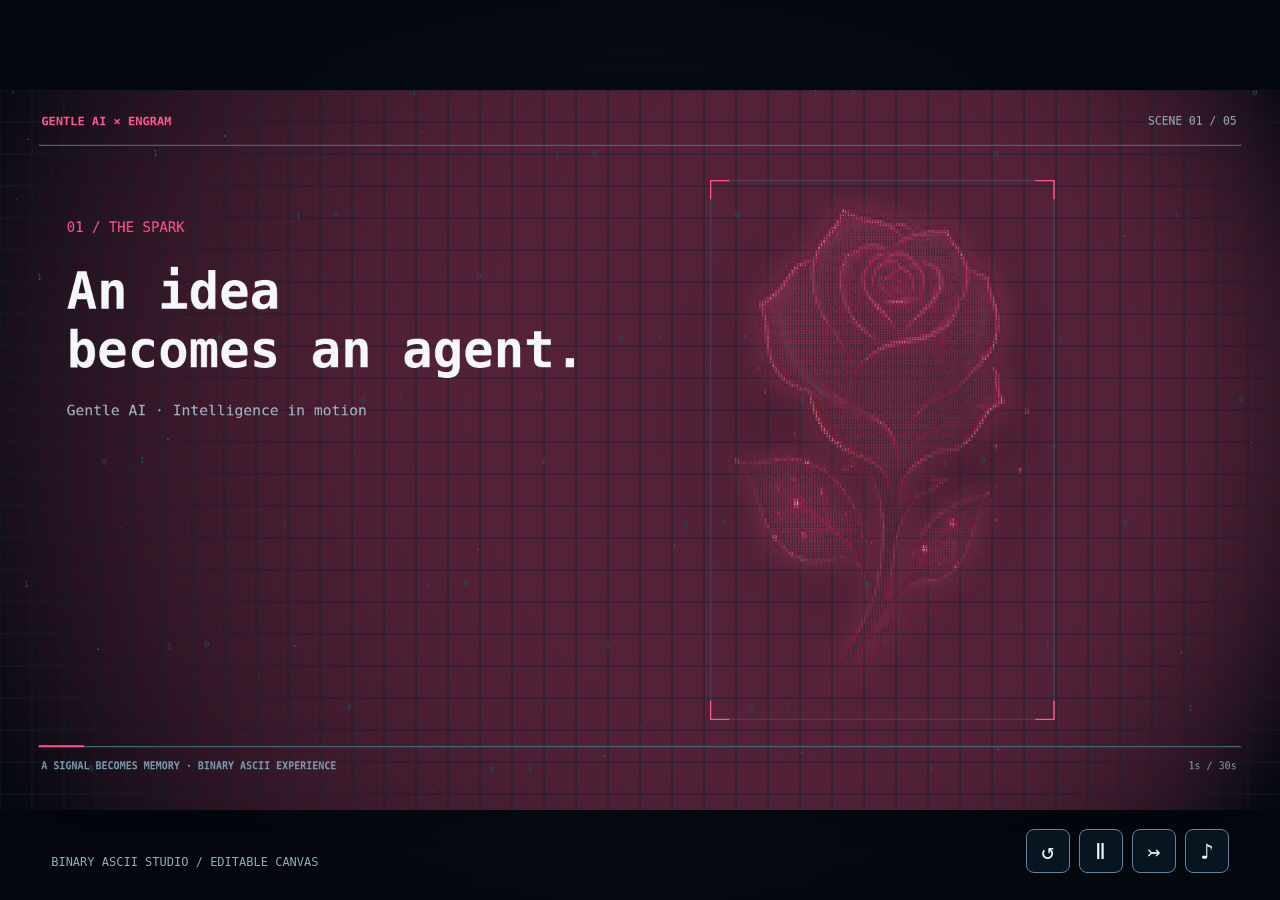
==== examples/generated/index.html @ a15f0710 "Add reusable binary ASCII image tool, skill example, and editable Canvas presentation" ====
<!doctype html>
<html lang="en">
<head>
  <meta charset="utf-8"><meta name="viewport" content="width=device-width,initial-scale=1">
  <meta name="theme-color" content="#040810"><title>GENTLE AI × ENGRAM</title>
  <style>
    :root{color-scheme:dark}*{box-sizing:border-box}html,body{margin:0;width:100%;height:100%;overflow:hidden;background:#040810;color:#f4f6fa;font-family:ui-monospace,SFMono-Regular,Consolas,monospace}
    main{width:100vw;height:100dvh;display:grid;place-items:center;position:relative;overflow:hidden;background:radial-gradient(ellipse at 50% 50%,#132030,#040810 75%)}
    canvas{display:block;width:min(100vw,177.7778dvh);height:min(56.25vw,100dvh);max-width:100%;max-height:100%;filter:drop-shadow(0 20px 60px #0008)}
    nav{position:absolute;z-index:2;bottom:max(18px,3dvh);right:max(24px,4vw);display:flex;gap:9px}button{cursor:pointer;width:44px;height:44px;border:1px solid #668198;border-radius:8px;background:#091723df;color:#eff5fa;font:22px monospace}
    button:hover,button:focus-visible{border-color:#ff82b9;background:#2a1a2b}.source{position:absolute;left:max(24px,4vw);bottom:max(23px,3.5dvh);color:#90abba;font-size:12px}
    .sr-only{position:absolute;width:1px;height:1px;padding:0;margin:-1px;overflow:hidden;clip:rect(0,0,0,0);white-space:nowrap;border:0}@media(max-width:700px){nav{right:12px;bottom:12px}button{width:35px;height:35px;font-size:18px}.source{left:12px;bottom:14px;font-size:9px}}
  </style>
</head>
<body>
  <main><canvas id="stage" width="1920" height="1080" role="img" aria-label="Animated binary ASCII presentation"></canvas>
    <p id="scene-description" class="sr-only" aria-live="polite"></p>
    <span class="source">BINARY ASCII STUDIO / EDITABLE CANVAS</span>
    <nav aria-label="Presentation controls"><button id="replay" title="Replay" aria-label="Replay">↺</button><button id="toggle" title="Pause" aria-label="Pause">Ⅱ</button><button id="next" title="Next" aria-label="Next scene">↣</button><button id="sound" title="Sound" aria-label="Enable sound" hidden>♪</button></nav>
  </main>
  <script id="presentation-data" type="application/json">{"title":"GENTLE AI × ENGRAM","subtitle":"A SIGNAL BECOMES MEMORY · BINARY ASCII EXPERIENCE","background":"#040810","scenes":[{"title":"An idea\nbecomes an agent.","eyebrow":"01 / THE SPARK","caption":"Gentle AI · Intelligence in motion","accent":"#ff588e","layout":"right","motion":"reveal","duration":5.5,"columns":116,"rows":151,"cells":[[41,1,"1",244,0,63,24],[42,1,"1",194,0,73,38],[46,1,"1",255,12,48,21],[42,2,"1",92,22,49,168],[43,2,"1",77,27,38,204],[44,2,"1",78,26,43,165],[45,2,"1",101,19,53,105],[46,2,"0",234,6,103,37],[49,2,"1",243,11,69,22],[50,2,"1",216,12,51,20],[40,3,"1",255,12,89,20],[41,3,"1",156,0,76,57],[42,3,"0",82,25,45,232],[43,3,"1",134,42,71,255],[44,3,"0",111,17,47,255],[45,3,"0",80,26,37,255],[46,3,"0",71,28,44,215],[47,3,"1",93,21,56,123],[48,3,"1",155,8,69,59],[49,3,"1",255,8,123,29],[53,3,"1",255,0,57,22],[54,3,"1",232,11,55,23],[55,3,"0",218,12,36,21],[39,4,"1",243,0,66,23],[40,4,"1",230,6,103,42],[41,4,"1",73,28,44,215],[42,4,"1",98,20,46,255],[43,4,"0",248,146,185,251],[44,4,"1",250,114,165,252],[45,4,"1",186,74,111,253],[46,4,"1",106,18,46,255],[47,4,"1",85,25,39,255],[48,4,"1",72,29,39,243],[49,4,"1",73,27,45,202],[50,4,"1",86,24,49,152],[51,4,"1",107,17,57,97],[52,4,"1",142,12,77,59],[53,4,"1",241,13,110,37],[54,4,"1",255,12,157,21],[38,5,"1",214,0,51,25],[40,5,"0",81,24,53,160],[41,5,"1",73,28,35,255],[42,5,"1",180,87,116,252],[43,5,"1",247,74,148,255],[44,5,"1",206,21,93,255],[45,5,"1",242,83,146,255],[46,5,"1",252,118,169,253],[47,5,"1",215,94,135,253],[48,5,"1",151,42,77,255],[49,5,"0",104,19,43,255],[50,5,"1",91,22,45,255],[51,5,"1",75,28,39,255],[52,5,"1",71,29,37,238],[53,5,"0",69,29,38,222],[54,5,"1",77,27,44,163],[55,5,"0",103,18,52,105],[56,5,"1",128,9,63,75],[57,5,"1",150,10,83,49],[58,5,"1",255,20,132,25],[37,6,"0",233,10,63,24],[39,6,"1",95,21,53,138],[40,6,"1",72,28,43,253],[41,6,"0",125,31,60,252],[42,6,"1",252,124,171,255],[43,6,"1",204,30,100,255],[44,6,"1",138,47,82,255],[45,6,"1",148,29,77,255],[46,6,"1",179,41,96,255],[47,6,"1",219,68,127,255],[48,6,"1",237,89,144,254],[49,6,"1",246,100,158,253],[50,6,"1",229,100,151,252],[51,6,"1",206,93,133,253],[52,6,"1",182,83,114,255],[53,6,"1",147,61,89,255],[54,6,"1",112,30,57,255],[55,6,"1",83,25,40,255],[56,6,"1",79,27,40,252],[57,6,"0",75,28,40,230],[58,6,"1",72,29,37,201],[59,6,"0",92,22,52,116],[60,6,"1",133,9,58,72],[61,6,"1",136,9,47,60],[62,6,"0",109,18,40,67],[63,6,"1",90,24,38,88],[64,6,"1",91,23,37,89],[65,6,"1",123,12,53,62],[36,7,"1",228,8,70,29],[37,7,"1",255,11,150,22],[38,7,"1",95,21,49,138],[39,7,"1",70,29,45,255],[40,7,"1",109,17,47,253],[41,7,"1",231,122,161,255],[42,7,"1",225,55,120,255],[43,7,"0",126,42,77,255],[44,7,"1",101,51,76,255],[45,7,"1",100,48,72,255],[46,7,"1",90,50,72,255],[47,7,"0",110,43,72,255],[48,7,"1",124,34,71,255],[49,7,"1",162,36,87,255],[50,7,"0",185,45,103,255],[51,7,"1",218,62,123,255],[52,7,"0",230,71,132,254],[53,7,"1",232,84,142,253],[54,7,"1",229,90,141,252],[55,7,"1",233,98,146,253],[56,7,"1",225,102,143,254],[57,7,"0",190,84,120,255],[58,7,"1",141,56,78,255],[59,7,"0",84,25,40,255],[60,7,"1",63,31,37,254],[61,7,"1",74,28,38,248],[62,7,"1",95,42,51,252],[63,7,"1",104,48,58,255],[64,7,"1",92,41,48,255],[65,7,"1",75,28,41,245],[66,7,"1",74,28,40,169],[67,7,"1",117,15,38,65],[69,7,"1",218,24,72,21],[35,8,"1",212,0,51,30],[37,8,"1",111,15,56,111],[38,8,"0",65,30,44,255],[39,8,"1",99,20,39,251],[40,8,"1",214,109,145,254],[41,8,"1",244,84,146,255],[42,8,"1",161,34,84,255],[43,8,"1",99,55,78,255],[44,8,"1",81,54,71,255],[45,8,"1",82,52,70,255],[46,8,"1",82,52,70,255],[47,8,"1",94,62,81,255],[48,8,"1",105,59,82,255],[49,8,"1",100,54,78,255],[50,8,"0",110,47,77,255],[51,8,"1",114,40,74,255],[52,8,"1",113,32,68,255],[53,8,"1",107,31,66,255],[54,8,"1",120,30,67,255],[55,8,"1",141,27,73,255],[56,8,"1",191,40,98,255],[57,8,"0",224,46,113,254],[58,8,"1",223,67,127,252],[59,8,"1",225,84,132,253],[60,8,"1",181,80,110,255],[61,8,"1",158,67,88,255],[62,8,"1",161,46,73,255],[63,8,"0",194,48,89,254],[64,8,"1",216,68,108,254],[65,8,"1",220,96,127,255],[66,8,"1",169,86,103,255],[67,8,"1",91,41,52,238],[68,8,"1",88,23,45,102],[74,8,"1",247,22,112,34],[75,8,"1",140,15,75,51],[76,8,"1",119,12,61,74],[77,8,"1",109,16,55,99],[78,8,"1",96,20,54,120],[79,8,"1",91,22,50,135],[80,8,"0",79,26,46,162],[81,8,"1",75,27,41,154],[82,8,"1",90,23,48,128],[83,8,"1",133,8,66,79],[84,8,"1",246,0,93,30],[34,9,"1",223,0,53,24],[35,9,"1",255,0,145,21],[36,9,"1",123,11,61,86],[37,9,"0",68,29,46,238],[38,9,"1",95,22,40,254],[39,9,"0",198,94,131,253],[40,9,"0",247,115,166,255],[41,9,"0",154,36,86,255],[42,9,"1",114,58,83,255],[43,9,"1",90,53,71,255],[44,9,"1",76,57,70,255],[45,9,"1",73,56,69,255],[46,9,"1",71,52,64,255],[47,9,"0",74,58,70,255],[48,9,"1",80,56,71,255],[49,9,"1",91,60,79,255],[50,9,"1",87,56,74,255],[51,9,"1",88,58,76,255],[52,9,"0",77,51,67,255],[53,9,"1",67,50,64,255],[54,9,"1",101,53,73,255],[55,9,"1",95,49,69,255],[56,9,"1",77,46,64,255],[57,9,"1",99,36,64,255],[58,9,"1",92,27,57,255],[59,9,"0",124,24,67,255],[60,9,"1",169,39,90,255],[61,9,"0",203,68,114,255],[62,9,"1",172,72,97,255],[63,9,"1",80,26,41,255],[64,9,"1",87,24,41,255],[65,9,"1",123,13,47,254],[66,9,"1",148,29,62,251],[67,9,"1",163,63,90,255],[68,9,"1",138,71,87,255],[69,9,"0",84,32,45,163],[70,9,"1",125,13,43,66],[71,9,"1",108,17,45,89],[72,9,"1",76,27,36,135],[73,9,"1",70,30,37,169],[74,9,"0",69,30,37,215],[75,9,"1",72,29,37,233],[76,9,"1",72,28,38,248],[77,9,"0",78,26,40,255],[78,9,"1",84,25,42,255],[79,9,"1",85,25,40,255],[80,9,"0",101,23,44,255],[81,9,"1",118,34,62,255],[82,9,"1",100,19,49,255],[83,9,"1",72,28,44,249],[84,9,"1",158,4,66,61],[33,10,"1",205,9,39,26],[35,10,"0",113,15,53,107],[36,10,"1",68,29,44,245],[37,10,"1",98,21,39,255],[38,10,"1",199,90,128,254],[39,10,"1",250,105,164,255],[40,10,"0",179,30,88,255],[41,10,"1",116,57,87,255],[42,10,"1",89,56,76,255],[43,10,"1",82,62,74,255],[44,10,"1",68,55,65,255],[45,10,"1",64,51,61,255],[46,10,"0",52,41,50,255],[47,10,"1",59,45,55,255],[48,10,"1",52,40,50,255],[49,10,"1",63,47,59,255],[50,10,"0",66,45,59,255],[51,10,"0",56,39,50,255],[52,10,"1",58,39,51,255],[53,10,"1",57,39,51,255],[54,10,"0",62,42,55,255],[55,10,"0",62,40,53,255],[56,10,"1",60,41,55,255],[57,10,"1",60,44,56,255],[58,10,"1",63,43,56,255],[59,10,"1",60,38,51,255],[60,10,"0",66,30,48,255],[61,10,"1",99,19,51,255],[62,10,"0",156,26,70,255],[63,10,"1",188,61,97,255],[64,10,"1",105,53,63,255],[65,10,"1",58,32,41,255],[66,10,"1",67,29,43,255],[67,10,"1",71,29,39,254],[68,10,"1",91,22,42,254],[69,10,"0",127,50,70,255],[70,10,"1",72,29,41,252],[71,10,"1",75,27,42,255],[72,10,"1",124,54,73,255],[73,10,"1",141,65,85,255],[74,10,"1",164,72,102,255],[75,10,"0",189,79,118,255],[76,10,"0",194,76,117,255],[77,10,"1",212,84,129,253],[78,10,"1",222,93,139,252],[79,10,"1",227,87,139,252],[80,10,"1",237,82,141,252],[81,10,"1",255,111,168,252],[82,10,"0",201,77,118,250],[83,10,"1",80,26,38,255],[84,10,"1",92,22,50,136],[86,10,"1",255,0,106,24],[32,11,"1",234,10,61,25],[34,11,"1",124,11,67,81],[35,11,"1",70,28,45,242],[36,11,"1",104,19,41,255],[37,11,"1",203,91,125,253],[38,11,"1",248,113,167,255],[39,11,"1",170,29,87,255],[40,11,"0",117,48,78,255],[41,11,"1",134,68,94,255],[42,11,"1",88,63,77,255],[43,11,"0",62,50,61,255],[44,11,"1",59,48,57,255],[45,11,"1",48,38,45,255],[46,11,"1",47,36,44,255],[47,11,"1",48,35,45,255],[48,11,"1",47,35,45,255],[49,11,"1",48,35,45,255],[50,11,"1",50,35,45,255],[51,11,"0",49,35,44,255],[52,11,"1",47,35,43,255],[53,11,"1",50,35,45,255],[54,11,"0",50,35,45,255],[55,11,"1",50,35,45,255],[56,11,"1",50,34,44,255],[57,11,"1",51,34,45,255],[58,11,"1",50,34,45,255],[59,11,"1",52,34,45,255],[60,11,"1",55,33,46,255],[61,11,"1",59,32,45,255],[62,11,"1",59,32,46,255],[63,11,"1",103,18,50,255],[64,11,"1",150,33,68,255],[65,11,"1",105,37,52,255],[66,11,"1",44,37,36,255],[67,11,"1",61,32,38,255],[68,11,"1",109,53,67,255],[69,11,"1",175,74,106,253],[70,11,"1",210,84,129,255],[71,11,"1",206,73,124,254],[72,11,"1",224,77,134,252],[73,11,"0",215,68,127,252],[74,11,"1",195,62,118,253],[75,11,"1",188,60,115,254],[76,11,"1",178,57,110,254],[77,11,"1",160,51,100,255],[78,11,"1",168,51,103,255],[79,11,"1",173,42,101,255],[80,11,"1",141,38,84,255],[81,11,"0",175,26,88,255],[82,11,"0",246,107,159,255],[83,11,"1",128,29,62,253],[84,11,"1",71,29,42,255],[85,11,"1",82,24,48,180],[86,11,"1",199,0,94,46],[87,11,"0",255,0,92,22],[31,12,"1",230,0,72,21],[32,12,"0",255,0,139,22],[33,12,"1",129,9,67,78],[34,12,"1",69,29,46,235],[35,12,"1",94,22,37,255],[36,12,"1",201,86,122,253],[37,12,"1",245,111,164,255],[38,12,"1",166,25,82,255],[39,12,"0",105,53,79,255],[40,12,"1",100,60,82,255],[41,12,"1",93,67,83,255],[42,12,"0",79,60,70,255],[43,12,"1",52,41,51,255],[44,12,"0",46,36,44,255],[45,12,"1",46,36,43,255],[46,12,"1",46,36,43,255],[47,12,"1",47,35,44,255],[48,12,"1",47,36,44,255],[49,12,"1",48,35,44,255],[50,12,"1",49,35,45,255],[51,12,"1",50,35,46,255],[52,12,"1",51,34,45,255],[53,12,"1",52,34,45,255],[54,12,"1",53,34,46,255],[55,12,"0",52,34,46,255],[56,12,"1",50,34,45,255],[57,12,"1",50,35,44,255],[58,12,"0",48,35,43,255],[59,12,"1",48,35,43,255],[60,12,"1",49,35,44,255],[61,12,"1",51,35,43,255],[62,12,"1",55,33,45,255],[63,12,"1",47,35,43,255],[64,12,"1",52,35,40,255],[65,12,"0",113,42,60,255],[66,12,"1",183,60,101,255],[67,12,"1",199,64,112,255],[68,12,"1",185,54,102,255],[69,12,"1",122,44,79,255],[70,12,"1",97,38,67,255],[71,12,"0",83,34,59,255],[72,12,"0",79,33,57,255],[73,12,"1",77,43,62,255],[74,12,"1",73,45,62,255],[75,12,"1",74,49,66,255],[76,12,"0",81,55,72,255],[77,12,"1",74,53,68,255],[78,12,"1",84,54,72,255],[79,12,"1",97,59,79,255],[80,12,"1",92,52,74,255],[81,12,"1",103,46,75,255],[82,12,"1",189,44,103,255],[83,12,"1",233,109,156,255],[84,12,"0",122,13,51,252],[85,12,"0",74,27,46,255],[86,12,"1",94,21,53,144],[88,12,"0",205,0,58,26],[31,13,"0",255,0,85,24],[32,13,"1",255,7,120,34],[33,13,"1",74,27,46,219],[34,13,"1",89,23,38,255],[35,13,"1",178,65,100,252],[36,13,"0",255,125,171,255],[37,13,"1",198,36,95,255],[38,13,"1",112,53,81,255],[39,13,"1",96,59,79,255],[40,13,"1",82,61,76,255],[41,13,"0",77,61,73,255],[42,13,"1",62,48,57,255],[43,13,"1",52,41,49,255],[44,13,"1",46,36,43,255],[45,13,"1",45,36,43,255],[46,13,"1",47,36,44,255],[47,13,"1",49,35,44,255],[48,13,"0",49,35,45,255],[49,13,"1",51,34,44,255],[50,13,"0",54,33,45,255],[51,13,"0",55,33,42,255],[52,13,"1",58,32,44,255],[53,13,"1",55,33,41,255],[54,13,"0",55,33,40,255],[55,13,"1",56,33,44,255],[56,13,"0",55,33,41,255],[57,13,"1",54,33,43,255],[58,13,"0",53,34,45,255],[59,13,"0",50,34,43,255],[60,13,"1",50,34,43,255],[61,13,"1",47,36,43,255],[62,13,"0",38,38,39,255],[63,13,"0",69,33,44,255],[64,13,"1",166,54,93,255],[65,13,"1",176,39,90,255],[66,13,"0",155,25,73,255],[67,13,"1",91,31,57,255],[68,13,"1",58,32,47,255],[69,13,"1",48,38,46,255],[70,13,"0",55,45,54,255],[71,13,"1",59,50,59,255],[72,13,"1",57,48,57,255],[73,13,"0",59,49,57,255],[74,13,"1",65,55,64,255],[75,13,"1",62,50,60,255],[76,13,"1",66,54,64,255],[77,13,"1",69,56,67,255],[78,13,"0",76,56,68,255],[79,13,"0",69,49,61,255],[80,13,"1",77,52,69,255],[81,13,"1",86,53,72,255],[82,13,"1",113,31,67,255],[83,13,"1",223,73,133,255],[84,13,"1",229,108,150,254],[85,13,"1",107,18,44,252],[86,13,"0",65,30,44,245],[87,13,"1",124,11,61,88],[89,13,"1",221,0,66,23],[30,14,"1",221,0,55,23],[32,14,"1",111,15,62,98],[33,14,"1",76,27,39,254],[34,14,"1",161,50,85,253],[35,14,"1",255,142,184,255],[36,14,"1",231,42,106,255],[37,14,"1",155,55,93,255],[38,14,"1",111,62,84,255],[39,14,"0",79,58,73,255],[40,14,"0",68,52,62,255],[41,14,"1",51,38,47,255],[42,14,"1",52,38,48,255],[43,14,"1",48,35,44,255],[44,14,"1",47,35,43,255],[45,14,"1",47,35,43,255],[46,14,"1",51,34,46,255],[47,14,"1",55,33,45,255],[48,14,"1",59,32,43,255],[49,14,"0",64,31,41,255],[50,14,"1",75,27,41,255],[51,14,"1",122,49,69,255],[52,14,"0",164,58,93,255],[53,14,"1",186,60,105,255],[54,14,"0",175,55,96,255],[55,14,"1",157,51,86,255],[56,14,"1",149,63,86,255],[57,14,"1",98,36,54,255],[58,14,"1",56,33,40,255],[59,14,"1",45,36,38,255],[60,14,"0",43,37,40,255],[61,14,"1",50,35,40,255],[62,14,"1",123,29,65,255],[63,14,"1",171,38,89,255],[64,14,"1",103,19,54,255],[65,14,"1",73,27,49,255],[66,14,"1",50,34,46,255],[67,14,"1",48,35,46,255],[68,14,"0",50,34,45,255],[69,14,"1",48,35,45,255],[70,14,"1",47,35,44,255],[71,14,"1",46,36,45,255],[72,14,"1",46,36,44,255],[73,14,"1",44,36,43,255],[74,14,"0",44,36,44,255],[75,14,"1",46,36,45,255],[76,14,"0",51,42,50,255],[77,14,"1",57,47,56,255],[78,14,"1",56,44,53,255],[79,14,"1",56,44,54,255],[80,14,"1",65,50,62,255],[81,14,"1",73,50,66,255],[82,14,"1",93,54,75,255],[83,14,"1",140,30,78,255],[84,14,"0",229,84,142,255],[85,14,"1",203,95,131,253],[86,14,"1",95,22,42,255],[87,14,"1",74,27,46,217],[88,14,"1",236,6,124,41],[89,14,"1",255,0,121,23],[30,15,"1",245,0,78,26],[31,15,"1",255,8,149,29],[32,15,"1",72,28,42,197],[33,15,"1",98,20,43,255],[34,15,"0",252,135,179,253],[35,15,"1",238,55,121,255],[36,15,"1",157,48,90,255],[37,15,"1",102,58,79,255],[38,15,"0",89,56,74,255],[39,15,"1",76,55,67,255],[40,15,"0",55,42,51,255],[41,15,"1",47,35,43,255],[42,15,"1",48,35,43,255],[43,15,"1",50,34,45,255],[44,15,"1",52,34,45,255],[45,15,"0",58,32,46,255],[46,15,"1",56,33,40,255],[47,15,"1",68,29,40,255],[48,15,"0",88,32,45,255],[49,15,"1",172,67,101,255],[50,15,"1",230,78,136,255],[51,15,"0",204,51,115,255],[52,15,"1",215,42,108,255],[53,15,"1",207,25,97,255],[54,15,"0",184,18,85,255],[55,15,"1",192,20,89,255],[56,15,"1",226,50,118,255],[57,15,"1",219,60,116,255],[58,15,"0",181,55,99,255],[59,15,"1",110,34,60,255],[60,15,"1",60,32,41,255],[61,15,"1",100,19,46,255],[62,15,"1",109,17,51,255],[63,15,"1",61,32,43,255],[64,15,"1",51,34,41,255],[65,15,"0",57,33,45,255],[66,15,"1",59,32,48,255],[67,15,"1",61,31,48,255],[68,15,"0",58,32,46,255],[69,15,"1",52,34,45,255],[70,15,"1",48,35,44,255],[71,15,"1",46,36,44,255],[72,15,"1",45,36,43,255],[73,15,"1",44,36,43,255],[74,15,"1",44,36,43,255],[75,15,"1",44,36,42,255],[76,15,"1",44,36,42,255],[77,15,"1",44,36,42,255],[78,15,"1",45,36,43,255],[79,15,"0",46,36,44,255],[80,15,"1",49,39,47,255],[81,15,"0",62,50,61,255],[82,15,"1",77,53,69,255],[83,15,"0",91,49,72,255],[84,15,"0",115,19,65,255],[85,15,"0",226,94,149,255],[86,15,"0",201,93,128,252],[87,15,"1",84,25,39,255],[88,15,"1",76,27,49,182],[89,15,"1",255,0,140,29],[90,15,"0",235,0,78,26],[28,16,"1",230,12,72,21],[31,16,"1",115,13,61,90],[32,16,"0",74,28,36,253],[33,16,"1",186,90,122,254],[34,16,"1",224,64,128,255],[35,16,"1",148,37,80,255],[36,16,"1",121,62,86,255],[37,16,"1",85,57,72,255],[38,16,"1",83,61,75,255],[39,16,"1",64,48,59,255],[40,16,"1",53,39,48,255],[41,16,"1",48,35,43,255],[42,16,"1",50,34,43,255],[43,16,"1",55,33,45,255],[44,16,"0",68,29,43,255],[45,16,"1",92,28,43,255],[46,16,"1",138,47,74,255],[47,16,"0",186,74,113,255],[48,16,"1",232,83,145,255],[49,16,"1",240,46,119,255],[50,16,"1",155,20,73,255],[51,16,"1",122,27,66,255],[52,16,"1",74,28,52,255],[53,16,"1",77,26,49,255],[54,16,"1",91,22,53,255],[55,16,"0",102,19,52,255],[56,16,"1",92,22,49,255],[57,16,"1",102,19,47,255],[58,16,"1",99,20,46,255],[59,16,"1",93,22,46,255],[60,16,"1",115,17,50,255],[61,16,"1",81,25,44,255],[62,16,"1",78,32,49,255],[63,16,"0",130,43,74,255],[64,16,"1",141,52,81,255],[65,16,"0",121,47,69,255],[66,16,"1",68,30,40,255],[67,16,"1",42,37,38,255],[68,16,"1",54,34,42,255],[69,16,"1",58,32,46,255],[70,16,"1",50,35,44,255],[71,16,"1",46,36,43,255],[72,16,"0",45,36,43,255],[73,16,"1",44,37,43,255],[74,16,"1",44,36,42,255],[75,16,"1",44,37,43,255],[76,16,"1",44,36,41,255],[77,16,"1",45,36,43,255],[78,16,"1",44,36,42,255],[79,16,"1",44,36,42,255],[80,16,"1",45,36,44,255],[81,16,"0",50,40,49,255],[82,16,"0",61,47,58,255],[83,16,"1",73,51,66,255],[84,16,"1",90,50,73,255],[85,16,"1",145,20,75,255],[86,16,"1",243,103,163,255],[87,16,"1",171,67,98,252],[88,16,"1",79,27,37,255],[89,16,"1",101,18,57,116],[91,16,"1",215,9,68,26],[25,17,"1",230,0,48,21],[28,17,"1",255,17,140,29],[29,17,"1",160,8,74,62],[30,17,"1",255,9,151,27],[31,17,"1",77,26,49,153],[32,17,"0",87,24,41,255],[33,17,"1",231,107,147,252],[34,17,"1",136,28,70,255],[35,17,"1",76,45,63,255],[36,17,"0",87,53,71,255],[37,17,"0",78,53,69,255],[38,17,"1",63,43,56,255],[39,17,"1",51,36,47,255],[40,17,"1",49,35,45,255],[41,17,"1",49,35,44,255],[42,17,"1",56,32,45,255],[43,17,"1",54,34,39,255],[44,17,"0",128,59,83,255],[45,17,"1",242,95,152,255],[46,17,"1",212,59,117,255],[47,17,"0",162,40,90,255],[48,17,"1",123,26,68,255],[49,17,"1",151,37,80,255],[50,17,"1",109,38,65,255],[51,17,"0",104,35,63,255],[52,17,"1",68,29,50,255],[53,17,"1",56,32,45,255],[54,17,"1",57,33,42,255],[55,17,"1",114,46,72,255],[56,17,"1",201,69,122,255],[57,17,"0",215,56,118,255],[58,17,"1",166,41,90,255],[59,17,"1",105,25,55,255],[60,17,"0",163,33,80,255],[61,17,"1",226,47,116,255],[62,17,"0",223,34,113,255],[63,17,"1",225,29,109,255],[64,17,"1",216,30,102,255],[65,17,"1",186,46,103,255],[66,17,"1",192,52,104,255],[67,17,"1",162,61,99,255],[68,17,"1",56,33,39,255],[69,17,"1",46,36,37,255],[70,17,"1",54,34,44,255],[71,17,"1",49,35,44,255],[72,17,"0",49,35,43,255],[73,17,"1",48,35,43,255],[74,17,"1",48,35,43,255],[75,17,"0",47,36,44,255],[76,17,"0",45,36,43,255],[77,17,"1",46,36,43,255],[78,17,"0",46,36,44,255],[79,17,"0",45,36,43,255],[80,17,"0",45,36,42,255],[81,17,"0",46,36,44,255],[82,17,"0",48,36,46,255],[83,17,"1",66,49,62,255],[84,17,"1",85,54,72,255],[85,17,"1",92,46,71,255],[86,17,"1",157,27,83,255],[87,17,"0",250,124,171,254],[88,17,"1",128,33,62,254],[89,17,"1",72,29,41,227],[90,17,"1",162,4,79,58],[91,17,"0",255,0,102,25],[92,17,"1",220,11,46,22],[23,18,"1",218,0,60,21],[25,18,"1",255,0,155,23],[26,18,"1",137,7,70,65],[27,18,"1",96,19,57,105],[28,18,"1",73,28,39,183],[29,18,"1",66,30,37,245],[30,18,"1",71,29,42,222],[31,18,"1",61,32,35,243],[32,18,"1",137,73,89,255],[33,18,"1",244,75,132,254],[34,18,"1",114,33,66,255],[35,18,"1",77,48,65,255],[36,18,"1",63,44,58,255],[37,18,"1",64,47,59,255],[38,18,"1",55,38,50,255],[39,18,"1",50,35,45,255],[40,18,"1",49,35,45,255],[41,18,"1",50,35,44,255],[42,18,"1",60,31,46,255],[43,18,"0",74,28,40,255],[44,18,"1",216,88,137,255],[45,18,"1",160,29,88,255],[46,18,"1",97,41,67,255],[47,18,"1",103,47,70,255],[48,18,"1",136,54,84,255],[49,18,"1",70,38,54,255],[50,18,"1",62,31,48,255],[51,18,"1",59,32,49,255],[52,18,"1",62,31,46,255],[53,18,"1",59,32,41,255],[54,18,"1",155,54,94,255],[55,18,"1",234,56,127,255],[56,18,"1",220,25,106,255],[57,18,"0",156,8,70,255],[58,18,"1",137,8,59,255],[59,18,"1",160,25,75,255],[60,18,"1",175,37,87,255],[61,18,"1",146,29,71,255],[62,18,"0",104,18,51,255],[63,18,"1",92,21,49,255],[64,18,"1",98,19,52,255],[65,18,"1",72,27,50,255],[66,18,"1",82,25,50,255],[67,18,"1",185,33,91,255],[68,18,"1",235,64,126,255],[69,18,"1",107,44,67,255],[70,18,"0",38,39,38,255],[71,18,"1",49,35,41,255],[72,18,"1",42,38,40,255],[73,18,"1",46,36,39,255],[74,18,"1",49,35,39,255],[75,18,"1",48,35,40,255],[76,18,"0",50,35,43,255],[77,18,"1",52,34,44,255],[78,18,"1",51,34,43,255],[79,18,"1",48,35,43,255],[80,18,"1",47,36,43,255],[81,18,"0",47,35,44,255],[82,18,"0",47,36,45,255],[83,18,"1",56,41,51,255],[84,18,"1",68,47,61,255],[85,18,"1",84,53,72,255],[86,18,"1",111,40,71,255],[87,18,"0",217,54,118,255],[88,18,"1",218,107,147,252],[89,18,"1",89,24,40,255],[90,18,"1",80,25,47,178],[92,18,"0",245,0,98,26],[93,18,"0",229,12,63,20],[22,19,"0",215,9,78,26],[23,19,"1",255,0,144,23],[24,19,"1",136,7,68,71],[25,19,"1",79,26,47,177],[26,19,"1",76,27,37,244],[27,19,"0",90,23,44,255],[28,19,"1",109,48,65,255],[29,19,"1",162,70,96,255],[30,19,"1",177,70,98,255],[31,19,"1",136,41,63,255],[32,19,"1",201,95,126,255],[33,19,"1",180,33,86,255],[34,19,"1",93,40,64,255],[35,19,"0",88,53,70,255],[36,19,"0",65,51,61,255],[37,19,"1",47,37,45,255],[38,19,"1",48,35,45,255],[39,19,"1",47,35,43,255],[40,19,"1",50,35,45,255],[41,19,"1",53,33,45,255],[42,19,"1",57,33,38,255],[43,19,"1",138,61,81,255],[44,19,"1",239,68,136,255],[45,19,"1",96,39,68,255],[46,19,"1",67,49,60,255],[47,19,"0",71,46,60,255],[48,19,"0",82,34,54,255],[49,19,"1",65,30,45,255],[50,19,"1",54,33,45,255],[51,19,"1",59,32,47,255],[52,19,"1",43,37,40,255],[53,19,"1",198,58,116,255],[54,19,"0",228,24,109,255],[55,19,"1",114,14,56,255],[56,19,"1",76,26,49,255],[57,19,"1",71,28,47,255],[58,19,"1",142,38,83,255],[59,19,"1",217,43,118,255],[60,19,"1",219,33,110,255],[61,19,"1",199,38,104,255],[62,19,"0",189,42,102,255],[63,19,"1",146,45,87,255],[64,19,"1",50,35,42,255],[65,19,"1",57,32,44,255],[66,19,"1",67,29,49,255],[67,19,"0",66,30,47,255],[68,19,"0",105,17,53,255],[69,19,"0",195,35,98,255],[70,19,"0",115,38,64,255],[71,19,"1",80,27,38,255],[72,19,"0",120,19,53,255],[73,19,"0",145,48,80,255],[74,19,"1",129,46,74,255],[75,19,"1",80,32,44,255],[76,19,"1",70,29,40,255],[77,19,"1",60,32,40,255],[78,19,"1",56,32,47,255],[79,19,"1",53,33,44,255],[80,19,"1",50,34,44,255],[81,19,"1",49,35,44,255],[82,19,"1",48,35,44,255],[83,19,"1",48,35,44,255],[84,19,"1",57,40,53,255],[85,19,"1",76,45,65,255],[86,19,"0",105,51,77,255],[87,19,"1",152,20,74,255],[88,19,"1",244,93,152,255],[89,19,"0",143,52,79,253],[90,19,"1",67,30,38,253],[91,19,"0",89,22,49,152],[92,19,"0",255,0,114,38],[93,19,"1",255,0,121,23],[94,19,"1",224,0,51,25],[21,20,"1",207,0,56,27],[23,20,"1",110,15,57,105],[24,20,"0",78,26,43,245],[25,20,"1",98,20,43,255],[26,20,"1",164,74,101,255],[27,20,"1",229,107,145,253],[28,20,"1",237,80,131,253],[29,20,"1",182,43,88,254],[30,20,"1",103,18,49,254],[31,20,"1",102,27,48,255],[32,20,"0",215,93,130,255],[33,20,"1",103,21,54,255],[34,20,"0",68,40,56,255],[35,20,"1",75,52,65,255],[36,20,"1",57,47,54,255],[37,20,"1",46,37,44,255],[38,20,"1",46,36,44,255],[39,20,"1",46,36,43,255],[40,20,"0",50,35,45,255],[41,20,"0",57,32,44,255],[42,20,"1",68,30,38,255],[43,20,"0",219,89,136,255],[44,20,"1",189,48,102,255],[45,20,"1",85,62,75,255],[46,20,"1",66,44,57,255],[47,20,"0",54,33,45,255],[48,20,"1",50,35,44,255],[49,20,"0",54,33,44,255],[50,20,"1",63,31,47,255],[51,20,"1",45,37,38,255],[52,20,"1",116,40,68,255],[53,20,"1",183,28,92,255],[54,20,"1",88,23,52,255],[55,20,"1",61,31,46,255],[56,20,"1",124,47,79,255],[57,20,"0",237,45,126,255],[58,20,"1",204,19,96,255],[59,20,"1",164,9,73,255],[60,20,"1",116,14,56,255],[61,20,"1",95,20,51,255],[62,20,"1",116,14,58,255],[63,20,"1",158,13,69,255],[64,20,"1",180,44,93,255],[65,20,"0",62,31,40,255],[66,20,"1",46,36,36,255],[67,20,"0",95,21,49,255],[68,20,"1",126,33,71,255],[69,20,"1",163,41,87,255],[70,20,"1",227,63,121,255],[71,20,"1",128,41,67,255],[72,20,"1",90,23,46,255],[73,20,"0",150,18,71,255],[74,20,"1",185,40,96,255],[75,20,"1",232,63,127,255],[76,20,"1",218,84,132,255],[77,20,"1",138,50,75,255],[78,20,"1",75,28,41,255],[79,20,"1",60,31,45,255],[80,20,"1",58,32,45,255],[81,20,"1",52,34,44,255],[82,20,"1",49,35,44,255],[83,20,"1",50,35,45,255],[84,20,"1",54,34,47,255],[85,20,"1",72,42,59,255],[86,20,"1",76,42,61,255],[87,20,"0",109,33,68,255],[88,20,"1",217,48,114,255],[89,20,"1",217,105,141,255],[90,20,"1",80,26,38,253],[91,20,"1",60,32,42,255],[92,20,"1",93,21,49,148],[93,20,"1",255,14,131,35],[94,20,"0",255,0,122,27],[96,20,"1",255,0,97,21],[97,20,"1",255,0,72,21],[20,21,"1",227,0,81,28],[22,21,"0",117,13,60,98],[23,21,"0",65,30,39,241],[24,21,"1",108,20,47,255],[25,21,"0",238,122,163,252],[26,21,"1",238,82,139,254],[27,21,"1",153,21,69,255],[28,21,"1",105,18,51,255],[29,21,"0",72,27,49,255],[30,21,"0",51,34,44,255],[31,21,"1",84,47,58,255],[32,21,"1",216,75,121,255],[33,21,"0",87,30,53,255],[34,21,"1",59,47,56,255],[35,21,"1",59,48,56,255],[36,21,"1",51,42,49,255],[37,21,"1",44,36,43,255],[38,21,"1",45,36,43,255],[39,21,"1",45,36,42,255],[40,21,"1",49,35,44,255],[41,21,"1",49,35,37,255],[42,21,"1",111,55,70,255],[43,21,"1",251,77,149,255],[44,21,"1",158,40,88,255],[45,21,"1",102,61,80,255],[46,21,"1",61,39,53,255],[47,21,"0",49,35,44,255],[48,21,"1",50,34,45,255],[49,21,"1",53,34,44,255],[50,21,"1",51,35,40,255],[51,21,"0",111,48,67,255],[52,21,"1",220,47,110,255],[53,21,"0",105,18,51,255],[54,21,"1",52,35,40,255],[55,21,"1",114,50,71,255],[56,21,"1",237,44,124,255],[57,21,"0",146,13,69,255],[58,21,"1",77,26,51,255],[59,21,"1",61,31,47,255],[60,21,"1",62,31,48,255],[61,21,"1",50,34,43,255],[62,21,"1",59,32,45,255],[63,21,"1",125,25,65,255],[64,21,"1",205,34,97,255],[65,21,"0",208,58,119,255],[66,21,"1",127,45,77,255],[67,21,"1",83,25,44,255],[68,21,"1",108,16,53,255],[69,21,"1",140,22,72,255],[70,21,"1",154,27,82,255],[71,21,"1",206,41,109,255],[72,21,"1",140,54,88,255],[73,21,"1",54,34,42,255],[74,21,"1",77,26,51,255],[75,21,"1",113,23,64,255],[76,21,"0",171,28,88,255],[77,21,"1",225,64,129,255],[78,21,"0",196,82,121,255],[79,21,"1",100,20,45,255],[80,21,"1",66,30,47,255],[81,21,"1",58,32,45,255],[82,21,"1",52,34,44,255],[83,21,"1",53,34,44,255],[84,21,"1",61,31,47,255],[85,21,"1",57,37,51,255],[86,21,"1",70,42,60,255],[87,21,"1",92,41,66,255],[88,21,"1",156,20,77,255],[89,21,"0",236,93,143,255],[90,21,"1",130,36,60,254],[91,21,"1",75,28,42,252],[92,21,"1",66,31,38,255],[93,21,"0",67,30,39,216],[94,21,"1",78,26,47,190],[95,21,"1",89,22,50,125],[96,21,"1",161,8,68,63],[97,21,"0",255,0,93,38],[99,21,"1",255,0,71,25],[19,22,"1",245,0,81,28],[20,22,"0",255,0,194,21],[21,22,"1",110,15,60,108],[22,22,"0",68,29,41,253],[23,22,"1",98,24,43,255],[24,22,"1",236,135,172,253],[25,22,"1",231,54,123,255],[26,22,"1",166,12,72,255],[27,22,"1",89,32,61,255],[28,22,"0",55,33,47,255],[29,22,"1",56,33,46,255],[30,22,"0",45,36,39,255],[31,22,"1",97,63,71,255],[32,22,"1",214,63,112,255],[33,22,"0",73,39,56,255],[34,22,"1",65,55,63,255],[35,22,"1",57,47,56,255],[36,22,"1",45,37,44,255],[37,22,"1",44,37,43,255],[38,22,"1",44,36,42,255],[39,22,"1",46,36,42,255],[40,22,"1",48,35,44,255],[41,22,"1",48,36,36,255],[42,22,"1",151,65,91,255],[43,22,"1",197,54,114,255],[44,22,"0",111,51,79,255],[45,22,"1",89,45,66,255],[46,22,"1",61,32,47,255],[47,22,"1",76,26,47,255],[48,22,"0",61,31,45,255],[49,22,"1",43,37,39,255],[50,22,"1",81,43,52,255],[51,22,"1",247,66,138,255],[52,22,"1",142,22,73,255],[53,22,"1",83,24,47,255],[54,22,"1",55,34,40,255],[55,22,"1",220,61,125,255],[56,22,"1",122,20,63,255],[57,22,"1",47,35,43,255],[58,22,"1",61,31,44,255],[59,22,"1",49,35,40,255],[60,22,"1",38,38,38,255],[61,22,"0",102,18,54,255],[62,22,"1",170,22,82,255],[63,22,"1",164,28,83,255],[64,22,"0",109,18,59,255],[65,22,"1",114,17,60,255],[66,22,"0",189,34,98,255],[67,22,"0",191,63,118,255],[68,22,"1",49,35,41,255],[69,22,"0",50,35,42,255],[70,22,"0",60,31,47,255],[71,22,"0",105,22,55,255],[72,22,"0",236,50,125,255],[73,22,"1",90,42,59,255],[74,22,"1",66,29,47,255],[75,22,"1",63,30,50,255],[76,22,"1",71,34,54,255],[77,22,"1",117,18,61,255],[78,22,"1",236,78,146,255],[79,22,"1",209,96,134,255],[80,22,"1",87,24,40,255],[81,22,"0",62,31,48,255],[82,22,"1",54,33,45,255],[83,22,"1",53,34,46,255],[84,22,"1",53,34,46,255],[85,22,"1",53,33,46,255],[86,22,"1",71,44,60,255],[87,22,"1",84,47,68,255],[88,22,"0",132,21,69,255],[89,22,"1",232,76,133,255],[90,22,"1",182,73,96,255],[91,22,"1",182,63,97,255],[92,22,"1",180,83,115,254],[93,22,"1",117,47,66,255],[94,22,"1",97,21,47,255],[95,22,"0",82,25,39,255],[96,22,"1",69,29,39,247],[97,22,"1",75,27,44,205],[98,22,"1",100,19,50,122],[99,22,"1",206,5,70,47],[18,23,"1",220,0,46,22],[19,23,"1",255,9,147,26],[20,23,"1",92,22,52,152],[21,23,"0",68,29,43,252],[22,23,"0",107,18,43,254],[23,23,"1",238,134,169,253],[24,23,"1",220,59,121,255],[25,23,"1",115,21,63,255],[26,23,"1",88,41,65,255],[27,23,"0",73,34,53,255],[28,23,"1",54,33,46,255],[29,23,"1",50,34,45,255],[30,23,"1",41,38,38,255],[31,23,"1",112,70,80,255],[32,23,"1",145,62,89,255],[33,23,"1",43,37,45,255],[34,23,"0",63,51,60,255],[35,23,"1",53,44,53,255],[36,23,"0",44,37,44,255],[37,23,"0",44,37,43,255],[38,23,"1",44,36,42,255],[39,23,"1",45,36,42,255],[40,23,"1",46,36,41,255],[41,23,"1",50,35,36,255],[42,23,"1",185,84,118,255],[43,23,"1",120,47,81,255],[44,23,"1",81,51,68,255],[45,23,"1",67,35,52,255],[46,23,"0",74,27,48,255],[47,23,"1",99,20,50,255],[48,23,"0",55,34,41,255],[49,23,"1",38,38,38,255],[50,23,"1",144,60,94,255],[51,23,"1",195,41,110,255],[52,23,"1",55,33,45,255],[53,23,"1",38,38,38,255],[54,23,"1",120,51,78,255],[55,23,"1",191,27,95,255],[56,23,"1",63,30,45,255],[57,23,"1",70,29,44,255],[58,23,"0",43,37,37,255],[59,23,"1",55,34,40,255],[60,23,"0",136,26,69,255],[61,23,"1",186,22,88,255],[62,23,"1",107,17,54,255],[63,23,"1",50,35,44,255],[64,23,"1",46,36,43,255],[65,23,"1",53,33,45,255],[66,23,"1",60,31,45,255],[67,23,"1",130,14,60,255],[68,23,"1",203,44,109,255],[69,23,"1",66,30,43,255],[70,23,"1",59,32,45,255],[71,23,"0",61,31,47,255],[72,23,"1",163,28,82,255],[73,23,"0",172,53,99,255],[74,23,"1",55,33,42,255],[75,23,"1",72,27,51,255],[76,23,"1",69,28,51,255],[77,23,"1",112,46,77,255],[78,23,"1",193,17,91,255],[79,23,"1",254,95,163,255],[80,23,"1",126,32,61,255],[81,23,"1",65,30,43,255],[82,23,"1",56,33,45,255],[83,23,"1",53,34,46,255],[84,23,"0",52,34,46,255],[85,23,"1",53,33,46,255],[86,23,"1",68,43,59,255],[87,23,"1",81,50,69,255],[88,23,"1",130,27,72,255],[89,23,"1",247,69,132,255],[90,23,"1",135,59,79,255],[91,23,"1",97,20,46,255],[92,23,"1",175,43,92,255],[93,23,"1",233,82,136,253],[94,23,"1",232,100,143,252],[95,23,"0",198,79,119,253],[96,23,"1",144,45,73,255],[97,23,"1",108,17,45,255],[98,23,"1",80,26,46,255],[99,23,"1",110,15,58,102],[16,24,"0",255,12,97,21],[17,24,"1",211,0,52,29],[19,24,"0",118,12,65,92],[20,24,"1",71,28,45,255],[21,24,"0",110,17,44,254],[22,24,"1",224,119,155,254],[23,24,"1",217,62,125,255],[24,24,"1",118,28,68,255],[25,24,"1",88,48,69,255],[26,24,"0",67,37,54,255],[27,24,"1",57,33,46,255],[28,24,"1",50,34,44,255],[29,24,"1",49,35,44,255],[30,24,"1",38,38,38,255],[31,24,"1",106,64,73,255],[32,24,"0",145,63,88,255],[33,24,"1",40,38,44,255],[34,24,"0",57,46,54,255],[35,24,"1",49,40,48,255],[36,24,"1",43,37,43,255],[37,24,"1",44,36,42,255],[38,24,"1",44,37,42,255],[39,24,"1",44,37,41,255],[40,24,"0",43,37,37,255],[41,24,"1",43,37,36,255],[42,24,"1",187,77,115,255],[43,24,"1",94,45,71,255],[44,24,"1",73,50,65,255],[45,24,"1",90,22,50,255],[46,24,"1",94,21,49,255],[47,24,"1",53,34,41,255],[48,24,"0",41,38,39,255],[49,24,"1",36,40,36,255],[50,24,"1",164,61,102,255],[51,24,"0",184,33,97,255],[52,24,"0",59,32,44,255],[53,24,"1",36,39,37,255],[54,24,"1",184,60,109,255],[55,24,"0",115,15,53,255],[56,24,"1",102,32,61,255],[57,24,"1",107,18,42,255],[58,24,"1",60,32,42,255],[59,24,"0",222,45,124,255],[60,24,"0",181,17,80,255],[61,24,"1",117,13,56,255],[62,24,"1",121,14,59,255],[63,24,"1",127,21,66,255],[64,24,"1",75,27,47,255],[65,24,"1",59,32,46,255],[66,24,"1",56,32,45,255],[67,24,"1",57,32,45,255],[68,24,"1",140,20,68,255],[69,24,"1",184,35,97,255],[70,24,"1",45,37,41,255],[71,24,"1",66,29,48,255],[72,24,"0",119,18,63,255],[73,24,"1",205,57,119,255],[74,24,"1",52,35,39,255],[75,24,"1",84,24,50,255],[76,24,"1",80,25,52,255],[77,24,"0",83,36,61,255],[78,24,"1",143,32,80,255],[79,24,"1",248,73,146,255],[80,24,"1",169,71,102,255],[81,24,"0",70,29,40,255],[82,24,"1",59,31,46,255],[83,24,"0",54,33,44,255],[84,24,"1",53,33,44,255],[85,24,"1",56,33,47,255],[86,24,"0",64,38,54,255],[87,24,"1",73,49,65,255],[88,24,"1",109,27,64,255],[89,24,"1",232,65,129,255],[90,24,"0",142,63,85,255],[91,24,"1",78,26,50,255],[92,24,"1",87,23,52,255],[93,24,"1",120,20,60,255],[94,24,"1",157,33,80,255],[95,24,"1",212,58,117,255],[96,24,"1",255,95,156,255],[97,24,"1",244,114,158,251],[98,24,"0",108,17,46,253],[99,24,"1",73,28,46,196],[100,24,"1",255,8,123,29],[15,25,"1",225,9,68,26],[16,25,"1",255,0,96,29],[17,25,"0",255,0,170,24],[18,25,"1",192,5,119,45],[19,25,"1",72,28,48,202],[20,25,"1",94,22,38,254],[21,25,"1",210,104,140,252],[22,25,"1",245,80,147,255],[23,25,"1",138,24,72,255],[24,25,"1",99,49,72,255],[25,25,"1",75,45,63,255],[26,25,"1",60,41,53,255],[27,25,"1",49,35,44,255],[28,25,"1",48,35,43,255],[29,25,"1",49,35,43,255],[30,25,"0",38,38,39,255],[31,25,"1",78,47,55,255],[32,25,"1",184,65,106,255],[33,25,"1",50,45,53,255],[34,25,"1",59,49,56,255],[35,25,"1",47,39,45,255],[36,25,"1",44,36,42,255],[37,25,"1",43,37,41,255],[38,25,"0",44,37,42,255],[39,25,"0",43,37,41,255],[40,25,"0",40,38,38,255],[41,25,"1",47,36,35,255],[42,25,"1",208,87,128,255],[43,25,"1",124,53,85,255],[44,25,"1",75,47,63,255],[45,25,"1",125,11,54,255],[46,25,"1",77,27,45,255],[47,25,"0",41,38,38,255],[48,25,"1",42,37,39,255],[49,25,"1",37,39,37,255],[50,25,"1",166,62,101,255],[51,25,"0",189,37,99,255],[52,25,"1",51,35,39,255],[53,25,"0",38,39,39,255],[54,25,"1",193,50,108,255],[55,25,"1",67,30,41,255],[56,25,"1",121,41,76,255],[57,25,"1",50,35,38,255],[58,25,"1",145,20,74,255],[59,25,"1",118,13,59,255],[60,25,"1",43,37,40,255],[61,25,"0",63,30,44,255],[62,25,"1",85,24,46,255],[63,25,"0",128,25,64,255],[64,25,"0",181,25,88,255],[65,25,"1",153,17,73,255],[66,25,"0",78,26,52,255],[67,25,"1",47,36,43,255],[68,25,"0",81,25,49,255],[69,25,"1",210,28,103,255],[70,25,"0",77,26,48,255],[71,25,"0",64,30,43,255],[72,25,"1",118,14,58,255],[73,25,"0",235,44,119,255],[74,25,"0",68,29,43,255],[75,25,"1",78,26,42,255],[76,25,"1",104,17,54,255],[77,25,"0",77,30,53,255],[78,25,"1",125,35,73,255],[79,25,"1",228,60,130,255],[80,25,"0",192,79,117,255],[81,25,"1",76,27,40,255],[82,25,"1",60,31,46,255],[83,25,"1",56,33,46,255],[84,25,"0",53,34,45,255],[85,25,"1",54,33,45,255],[86,25,"1",62,39,53,255],[87,25,"0",73,51,66,255],[88,25,"1",118,30,68,255],[89,25,"0",242,79,139,255],[90,25,"0",123,55,72,255],[91,25,"0",73,27,50,255],[92,25,"1",68,29,51,255],[93,25,"1",77,41,62,255],[94,25,"1",99,34,64,255],[95,25,"0",125,27,64,255],[96,25,"1",175,16,82,255],[97,25,"1",239,82,142,253],[98,25,"0",110,18,47,255],[99,25,"1",71,29,41,222],[100,25,"1",225,7,97,34],[13,26,"0",226,9,56,27],[14,26,"0",245,0,68,26],[16,26,"0",255,7,116,35],[17,26,"1",93,21,50,150],[18,26,"1",71,28,47,229],[19,26,"1",87,24,36,255],[20,26,"1",192,92,121,253],[21,26,"1",250,106,166,255],[22,26,"1",174,28,88,255],[23,26,"1",109,50,75,255],[24,26,"0",84,48,64,255],[25,26,"1",66,47,59,255],[26,26,"1",49,36,45,255],[27,26,"1",47,36,44,255],[28,26,"1",44,36,41,255],[29,26,"1",46,36,42,255],[30,26,"1",38,38,38,255],[31,26,"1",54,34,38,255],[32,26,"1",163,70,106,255],[33,26,"1",62,56,63,255],[34,26,"1",62,52,60,255],[35,26,"1",44,37,44,255],[36,26,"0",44,36,42,255],[37,26,"1",44,36,41,255],[38,26,"1",44,36,41,255],[39,26,"1",42,37,39,255],[40,26,"1",39,38,38,255],[41,26,"1",46,36,35,255],[42,26,"1",209,99,135,255],[43,26,"1",153,67,103,255],[44,26,"1",97,45,66,255],[45,26,"1",116,15,49,255],[46,26,"0",47,36,39,255],[47,26,"1",42,37,38,255],[48,26,"1",41,38,39,255],[49,26,"1",38,38,38,255],[50,26,"1",122,43,70,255],[51,26,"1",226,67,137,255],[52,26,"1",44,37,37,255],[53,26,"1",57,32,44,255],[54,26,"0",162,30,82,255],[55,26,"1",38,38,38,255],[56,26,"1",129,23,65,255],[57,26,"1",165,52,103,255],[58,26,"1",88,23,44,255],[59,26,"1",38,38,38,255],[60,26,"1",92,22,48,255],[61,26,"1",122,19,59,255],[62,26,"1",109,23,56,255],[63,26,"1",77,27,45,255],[64,26,"1",83,25,42,255],[65,26,"1",129,10,56,255],[66,26,"1",133,9,57,255],[67,26,"1",86,23,50,255],[68,26,"1",63,31,41,255],[69,26,"1",201,39,106,255],[70,26,"0",64,30,45,255],[71,26,"1",49,35,37,255],[72,26,"1",98,20,52,255],[73,26,"0",192,36,99,255],[74,26,"1",55,33,41,255],[75,26,"0",53,34,37,255],[76,26,"1",107,17,54,255],[77,26,"1",88,23,54,255],[78,26,"1",136,35,80,255],[79,26,"1",243,81,149,255],[80,26,"0",173,71,104,255],[81,26,"1",75,27,39,255],[82,26,"0",61,31,46,255],[83,26,"1",59,32,46,255],[84,26,"1",52,34,44,255],[85,26,"1",54,33,45,255],[86,26,"1",61,35,48,255],[87,26,"1",84,48,65,255],[88,26,"1",113,36,67,255],[89,26,"1",210,84,126,255],[90,26,"1",80,26,44,255],[91,26,"0",62,30,47,255],[92,26,"1",57,32,47,255],[93,26,"1",75,28,50,255],[94,26,"1",92,30,56,255],[95,26,"1",86,45,66,255],[96,26,"1",134,23,71,255],[97,26,"1",243,92,149,253],[98,26,"1",131,39,67,255],[99,26,"1",70,29,40,231],[100,26,"0",166,5,83,49],[12,27,"0",255,0,71,25],[14,27,"1",255,7,115,33],[15,27,"0",108,17,54,109],[16,27,"1",76,27,49,200],[17,27,"1",70,29,46,255],[18,27,"1",96,22,39,255],[19,27,"1",192,96,125,254],[20,27,"1",251,113,171,255],[21,27,"0",157,30,87,255],[22,27,"1",91,52,72,255],[23,27,"1",70,47,64,255],[24,27,"1",62,48,61,255],[25,27,"1",55,43,52,255],[26,27,"1",46,36,44,255],[27,27,"1",44,36,43,255],[28,27,"1",44,36,42,255],[29,27,"0",42,37,41,255],[30,27,"1",41,38,38,255],[31,27,"0",43,37,37,255],[32,27,"1",161,76,106,255],[33,27,"0",86,55,71,255],[34,27,"1",56,51,57,255],[35,27,"1",44,36,43,255],[36,27,"1",44,37,42,255],[37,27,"1",43,37,42,255],[38,27,"1",44,36,41,255],[39,27,"1",40,38,39,255],[40,27,"1",42,37,38,255],[41,27,"1",44,37,36,255],[42,27,"1",164,79,105,255],[43,27,"1",123,61,91,255],[44,27,"0",117,36,66,255],[45,27,"1",115,15,48,255],[46,27,"1",38,38,38,255],[47,27,"1",41,38,39,255],[48,27,"1",38,38,38,255],[49,27,"1",45,36,39,255],[50,27,"1",120,14,43,255],[51,27,"1",233,102,159,255],[52,27,"1",62,31,44,255],[53,27,"0",90,23,47,255],[54,27,"0",110,16,51,255],[55,27,"1",52,34,38,255],[56,27,"1",153,3,55,255],[57,27,"1",162,32,90,255],[58,27,"0",168,61,109,255],[59,27,"1",57,33,41,255],[60,27,"1",64,32,34,255],[61,27,"1",84,24,44,255],[62,27,"1",124,38,72,255],[63,27,"1",166,41,87,255],[64,27,"0",130,32,67,255],[65,27,"1",72,28,43,255],[66,27,"1",88,23,44,255],[67,27,"1",91,22,43,255],[68,27,"1",66,30,46,255],[69,27,"1",173,35,92,255],[70,27,"1",49,36,38,255],[71,27,"0",46,37,38,255],[72,27,"1",86,24,45,255],[73,27,"1",152,44,88,255],[74,27,"0",40,38,37,255],[75,27,"0",49,35,38,255],[76,27,"1",103,18,53,255],[77,27,"1",126,22,67,255],[78,27,"1",138,37,83,255],[79,27,"0",246,107,167,255],[80,27,"1",129,42,70,255],[81,27,"1",65,31,40,255],[82,27,"1",56,33,43,255],[83,27,"1",60,31,44,255],[84,27,"1",65,30,47,255],[85,27,"0",53,34,45,255],[86,27,"1",57,38,50,255],[87,27,"1",97,45,69,255],[88,27,"1",134,28,67,255],[89,27,"1",171,78,105,255],[90,27,"1",70,29,44,255],[91,27,"1",59,32,48,255],[92,27,"1",66,30,48,255],[93,27,"1",71,35,54,255],[94,27,"1",71,44,62,255],[95,27,"1",78,42,63,255],[96,27,"0",118,24,64,255],[97,27,"1",224,84,139,255],[98,27,"1",191,81,113,253],[99,27,"1",80,26,38,255],[100,27,"1",100,19,56,109],[10,28,"0",232,0,44,23],[11,28,"1",255,0,60,21],[12,28,"1",241,0,93,38],[13,28,"1",118,13,56,95],[14,28,"1",76,27,48,187],[15,28,"1",70,28,45,255],[16,28,"1",84,25,44,255],[17,28,"1",116,14,48,252],[18,28,"1",210,109,145,254],[19,28,"1",248,95,157,255],[20,28,"1",153,29,83,255],[21,28,"1",91,52,73,255],[22,28,"0",79,51,67,255],[23,28,"1",65,51,63,255],[24,28,"1",61,48,59,255],[25,28,"0",49,40,49,255],[26,28,"1",45,36,43,255],[27,28,"1",45,36,43,255],[28,28,"0",44,36,41,255],[29,28,"1",42,37,40,255],[30,28,"1",44,37,39,255],[31,28,"1",33,40,36,255],[32,28,"0",171,70,102,255],[33,28,"1",113,46,73,255],[34,28,"1",41,44,49,255],[35,28,"0",47,36,44,255],[36,28,"1",44,37,42,255],[37,28,"1",44,37,42,255],[38,28,"1",48,36,41,255],[39,28,"1",42,38,38,255],[40,28,"1",43,37,37,255],[41,28,"0",40,38,38,255],[42,28,"0",125,65,82,255],[43,28,"1",151,77,110,255],[44,28,"1",134,32,69,255],[45,28,"1",107,18,47,255],[46,28,"0",38,39,38,255],[47,28,"1",42,37,38,255],[48,28,"1",38,38,38,255],[49,28,"1",67,30,42,255],[50,28,"1",133,10,46,255],[51,28,"1",150,50,93,255],[52,28,"0",169,76,121,255],[53,28,"1",76,28,36,255],[54,28,"1",72,28,42,255],[55,28,"1",72,28,42,255],[56,28,"1",113,15,55,255],[57,28,"1",64,30,47,255],[58,28,"1",128,16,63,255],[59,28,"1",185,35,99,255],[60,28,"0",115,33,63,255],[61,28,"1",109,21,49,255],[62,28,"0",148,18,66,255],[63,28,"1",200,19,93,255],[64,28,"0",197,16,84,255],[65,28,"1",157,21,71,255],[66,28,"1",77,27,44,255],[67,28,"1",59,32,40,255],[68,28,"0",131,33,77,255],[69,28,"1",112,16,50,255],[70,28,"0",79,26,42,255],[71,28,"0",38,38,38,255],[72,28,"0",123,18,65,255],[73,28,"0",117,17,61,255],[74,28,"1",38,38,38,255],[75,28,"1",48,36,37,255],[76,28,"0",120,13,53,255],[77,28,"0",149,36,79,255],[78,28,"1",204,54,116,255],[79,28,"1",210,94,137,255],[80,28,"1",79,26,40,255],[81,28,"1",57,33,42,255],[82,28,"1",52,34,41,255],[83,28,"1",58,32,44,255],[84,28,"1",65,30,46,255],[85,28,"1",63,30,44,255],[86,28,"1",54,33,44,255],[87,28,"1",60,33,50,255],[88,28,"1",183,51,100,255],[89,28,"1",144,68,88,255],[90,28,"1",58,33,39,255],[91,28,"1",63,31,47,255],[92,28,"1",53,34,45,255],[93,28,"1",58,41,53,255],[94,28,"0",68,43,60,255],[95,28,"1",75,42,61,255],[96,28,"0",86,39,64,255],[97,28,"1",179,41,99,255],[98,28,"1",228,101,143,252],[99,28,"0",96,21,42,255],[100,28,"1",78,26,48,178],[101,28,"1",255,11,139,22],[102,28,"0",242,12,51,20],[9,29,"1",242,0,48,21],[10,29,"1",255,0,79,32],[11,29,"1",255,0,96,37],[12,29,"1",79,25,48,179],[13,29,"1",73,28,44,255],[14,29,"0",84,25,43,255],[15,29,"1",108,18,42,252],[16,29,"0",159,49,79,253],[17,29,"0",240,138,176,255],[18,29,"1",241,93,156,255],[19,29,"1",152,25,80,255],[20,29,"1",99,51,76,255],[21,29,"0",81,52,71,255],[22,29,"1",72,57,69,255],[23,29,"1",61,50,59,255],[24,29,"1",57,48,56,255],[25,29,"0",44,36,44,255],[26,29,"0",45,36,43,255],[27,29,"0",44,36,43,255],[28,29,"1",44,37,42,255],[29,29,"1",42,37,40,255],[30,29,"1",42,37,40,255],[31,29,"1",38,38,38,255],[32,29,"1",103,52,67,255],[33,29,"0",91,38,57,255],[34,29,"1",57,48,57,255],[35,29,"1",49,37,46,255],[36,29,"0",44,37,43,255],[37,29,"1",49,35,41,255],[38,29,"1",50,35,40,255],[39,29,"1",41,38,39,255],[40,29,"1",40,38,38,255],[41,29,"1",38,38,38,255],[42,29,"1",71,37,45,255],[43,29,"1",163,82,112,255],[44,29,"1",159,35,80,255],[45,29,"1",107,17,47,255],[46,29,"1",38,38,38,255],[47,29,"0",42,37,38,255],[48,29,"0",38,38,38,255],[49,29,"1",98,20,45,255],[50,29,"0",132,9,53,255],[51,29,"1",72,28,42,255],[52,29,"1",212,78,138,255],[53,29,"1",150,55,84,255],[54,29,"1",54,34,34,255],[55,29,"1",87,23,46,255],[56,29,"1",78,26,48,255],[57,29,"0",62,30,49,255],[58,29,"1",72,27,50,255],[59,29,"0",113,15,49,255],[60,29,"1",162,18,73,255],[61,29,"0",132,23,69,255],[62,29,"1",99,19,49,255],[63,29,"1",81,25,42,255],[64,29,"1",89,23,46,255],[65,29,"1",100,20,46,255],[66,29,"0",106,17,49,255],[67,29,"1",132,9,55,255],[68,29,"1",89,24,41,255],[69,29,"0",49,35,36,255],[70,29,"1",44,37,40,255],[71,29,"0",55,33,43,255],[72,29,"1",164,11,75,255],[73,29,"1",95,21,49,255],[74,29,"1",40,38,38,255],[75,29,"1",49,35,36,255],[76,29,"1",137,14,56,255],[77,29,"1",185,53,100,255],[78,29,"1",244,106,159,255],[79,29,"0",107,37,55,255],[80,29,"1",55,33,38,255],[81,29,"1",51,35,40,255],[82,29,"1",54,34,43,255],[83,29,"1",59,32,47,255],[84,29,"0",77,26,47,255],[85,29,"1",121,33,68,255],[86,29,"1",94,35,55,255],[87,29,"1",90,23,53,255],[88,29,"1",213,94,136,255],[89,29,"1",62,32,38,255],[90,29,"0",57,33,45,255],[91,29,"1",51,34,45,255],[92,29,"1",47,35,44,255],[93,29,"1",51,35,47,255],[94,29,"0",60,44,56,255],[95,29,"0",69,45,60,255],[96,29,"1",86,48,70,255],[97,29,"1",142,27,76,255],[98,29,"1",242,99,151,254],[99,29,"1",126,42,68,255],[100,29,"1",71,29,41,224],[101,29,"1",255,14,113,36],[102,29,"1",242,0,60,21],[10,30,"0",113,15,55,102],[11,30,"1",78,27,43,230],[12,30,"1",76,28,39,255],[13,30,"0",117,14,47,254],[14,30,"0",168,44,79,252],[15,30,"1",216,107,142,255],[16,30,"0",255,121,174,255],[17,30,"1",214,55,122,255],[18,30,"1",141,35,82,255],[19,30,"0",96,52,75,255],[20,30,"1",78,51,67,255],[21,30,"1",69,52,64,255],[22,30,"1",66,54,65,255],[23,30,"1",59,50,59,255],[24,30,"0",49,40,48,255],[25,30,"1",44,36,43,255],[26,30,"1",44,37,44,255],[27,30,"1",42,37,42,255],[28,30,"1",42,37,41,255],[29,30,"1",43,37,41,255],[30,30,"1",42,38,40,255],[31,30,"1",38,38,38,255],[32,30,"1",46,36,39,255],[33,30,"1",192,76,118,255],[34,30,"0",77,44,61,255],[35,30,"1",44,41,47,255],[36,30,"1",44,37,42,255],[37,30,"1",53,34,42,255],[38,30,"0",50,35,40,255],[39,30,"1",39,39,38,255],[40,30,"1",39,38,38,255],[41,30,"1",39,38,38,255],[42,30,"1",52,35,39,255],[43,30,"1",169,90,120,255],[44,30,"1",161,42,87,255],[45,30,"1",109,17,49,255],[46,30,"1",38,38,38,255],[47,30,"1",41,38,39,255],[48,30,"1",44,37,39,255],[49,30,"1",118,14,48,255],[50,30,"0",96,20,50,255],[51,30,"1",57,32,47,255],[52,30,"1",99,20,49,255],[53,30,"1",247,101,161,255],[54,30,"1",122,50,70,255],[55,30,"1",80,27,34,255],[56,30,"1",66,30,45,255],[57,30,"1",48,36,42,255],[58,30,"1",63,30,45,255],[59,30,"1",88,23,46,255],[60,30,"0",71,29,44,255],[61,30,"0",83,25,44,255],[62,30,"1",126,23,59,255],[63,30,"1",103,23,51,255],[64,30,"1",82,28,45,255],[65,30,"1",147,42,80,255],[66,30,"1",173,47,92,255],[67,30,"1",151,49,87,255],[68,30,"0",144,52,90,255],[69,30,"0",156,46,90,255],[70,30,"0",140,42,77,255],[71,30,"1",137,20,64,255],[72,30,"1",118,14,49,255],[73,30,"1",83,24,47,255],[74,30,"1",38,39,38,255],[75,30,"1",74,28,44,255],[76,30,"1",170,28,87,255],[77,30,"0",232,100,151,255],[78,30,"1",136,60,81,255],[79,30,"0",63,31,35,255],[80,30,"1",56,33,43,255],[81,30,"0",50,35,40,255],[82,30,"1",46,36,41,255],[83,30,"0",89,22,48,255],[84,30,"1",80,33,53,255],[85,30,"1",86,47,67,255],[86,30,"1",153,51,88,255],[87,30,"0",174,53,93,255],[88,30,"0",107,52,66,255],[89,30,"0",49,36,37,255],[90,30,"1",52,34,45,255],[91,30,"1",47,35,44,255],[92,30,"1",47,35,44,255],[93,30,"0",49,36,46,255],[94,30,"1",55,41,53,255],[95,30,"1",67,47,60,255],[96,30,"0",78,45,64,255],[97,30,"1",101,31,63,255],[98,30,"1",217,57,119,255],[99,30,"1",209,105,139,253],[100,30,"1",84,25,39,253],[101,30,"1",100,18,59,106],[10,31,"1",85,24,52,131],[11,31,"1",96,20,47,255],[12,31,"1",183,72,109,251],[13,31,"1",228,108,154,255],[14,31,"1",252,114,167,255],[15,31,"0",241,68,136,255],[16,31,"1",184,29,90,255],[17,31,"1",121,38,73,255],[18,31,"1",98,47,72,255],[19,31,"1",79,47,64,255],[20,31,"0",69,49,62,255],[21,31,"0",67,54,64,255],[22,31,"1",58,49,58,255],[23,31,"1",52,43,51,255],[24,31,"1",51,43,51,255],[25,31,"1",44,37,44,255],[26,31,"0",42,37,42,255],[27,31,"1",42,37,41,255],[28,31,"1",42,37,40,255],[29,31,"1",41,37,40,255],[30,31,"1",41,38,39,255],[31,31,"1",39,38,38,255],[32,31,"1",35,40,38,255],[33,31,"1",151,75,100,255],[34,31,"1",123,47,79,255],[35,31,"1",67,54,64,255],[36,31,"1",44,36,43,255],[37,31,"0",47,36,44,255],[38,31,"0",45,36,39,255],[39,31,"1",38,38,38,255],[40,31,"1",39,38,38,255],[41,31,"1",39,39,38,255],[42,31,"1",44,37,36,255],[43,31,"1",159,73,97,255],[44,31,"1",174,70,106,255],[45,31,"1",119,13,50,255],[46,31,"1",38,38,38,255],[47,31,"0",38,39,38,255],[48,31,"1",75,27,41,255],[49,31,"0",109,17,48,255],[50,31,"1",59,31,46,255],[51,31,"1",58,32,49,255],[52,31,"1",69,29,48,255],[53,31,"1",129,12,60,255],[54,31,"1",255,117,180,255],[55,31,"1",133,58,80,255],[56,31,"1",56,34,34,255],[57,31,"1",93,21,50,255],[58,31,"1",135,24,70,255],[59,31,"1",160,41,92,255],[60,31,"1",189,72,123,255],[61,31,"0",213,93,145,255],[62,31,"0",219,95,152,255],[63,31,"0",243,98,164,255],[64,31,"0",255,111,177,255],[65,31,"0",251,104,168,255],[66,31,"1",216,78,132,255],[67,31,"1",187,61,109,255],[68,31,"0",161,39,90,255],[69,31,"1",134,16,60,255],[70,31,"1",138,8,52,255],[71,31,"1",95,21,44,255],[72,31,"1",95,21,45,255],[73,31,"1",80,26,44,255],[74,31,"1",46,36,38,255],[75,31,"1",151,27,80,255],[76,31,"1",220,99,147,255],[77,31,"1",188,60,99,255],[78,31,"1",59,33,33,255],[79,31,"0",52,34,39,255],[80,31,"1",52,35,39,255],[81,31,"1",45,36,39,255],[82,31,"1",68,29,43,255],[83,31,"1",97,20,49,255],[84,31,"0",62,41,53,255],[85,31,"1",94,39,64,255],[86,31,"1",197,69,117,255],[87,31,"0",85,27,42,255],[88,31,"0",49,35,36,255],[89,31,"1",53,34,43,255],[90,31,"1",50,35,43,255],[91,31,"0",45,36,43,255],[92,31,"1",45,36,43,255],[93,31,"1",46,36,45,255],[94,31,"1",54,43,52,255],[95,31,"1",57,43,55,255],[96,31,"1",70,39,57,255],[97,31,"1",92,41,64,255],[98,31,"0",158,20,74,255],[99,31,"1",248,113,161,254],[100,31,"1",118,33,56,255],[101,31,"1",74,28,41,223],[102,31,"0",194,12,85,42],[10,32,"1",87,23,51,127],[11,32,"0",92,22,42,254],[12,32,"1",224,111,153,252],[13,32,"0",255,80,153,255],[14,32,"0",216,18,94,255],[15,32,"1",169,35,87,255],[16,32,"1",140,45,80,255],[17,32,"1",105,42,69,255],[18,32,"0",79,43,62,255],[19,32,"1",69,46,62,255],[20,32,"1",67,51,63,255],[21,32,"1",60,50,59,255],[22,32,"1",53,45,53,255],[23,32,"1",46,39,46,255],[24,32,"1",43,37,43,255],[25,32,"1",43,37,43,255],[26,32,"1",42,37,41,255],[27,32,"1",42,37,41,255],[28,32,"0",41,37,40,255],[29,32,"0",40,38,40,255],[30,32,"1",40,38,39,255],[31,32,"0",40,38,39,255],[32,32,"1",38,38,38,255],[33,32,"1",63,40,45,255],[34,32,"1",169,57,97,255],[35,32,"1",72,42,56,255],[36,32,"0",40,37,42,255],[37,32,"1",54,33,42,255],[38,32,"1",43,37,39,255],[39,32,"0",41,38,38,255],[40,32,"1",42,38,38,255],[41,32,"0",37,39,37,255],[42,32,"1",50,35,38,255],[43,32,"1",104,19,42,255],[44,32,"1",168,77,112,255],[45,32,"1",146,20,66,255],[46,32,"1",45,37,40,255],[47,32,"1",41,38,37,255],[48,32,"1",88,23,42,255],[49,32,"0",67,29,45,255],[50,32,"1",52,34,46,255],[51,32,"1",52,34,47,255],[52,32,"1",66,29,50,255],[53,32,"0",88,22,52,255],[54,32,"1",152,16,73,255],[55,32,"1",254,107,171,255],[56,32,"0",172,66,108,255],[57,32,"1",115,15,46,255],[58,32,"0",113,15,51,255],[59,32,"1",98,19,52,255],[60,32,"1",97,20,55,255],[61,32,"1",109,16,56,255],[62,32,"1",121,12,59,255],[63,32,"1",140,8,64,255],[64,32,"1",151,6,69,255],[65,32,"1",129,9,62,255],[66,32,"1",98,20,52,255],[67,32,"1",89,23,50,255],[68,32,"0",79,26,48,255],[69,32,"1",65,30,47,255],[70,32,"0",63,30,46,255],[71,32,"1",55,34,41,255],[72,32,"1",95,21,42,255],[73,32,"1",88,23,42,255],[74,32,"0",165,47,99,255],[75,32,"1",237,104,157,255],[76,32,"1",161,49,81,255],[77,32,"1",130,11,44,255],[78,32,"1",47,36,38,255],[79,32,"1",47,36,37,255],[80,32,"1",45,36,38,255],[81,32,"1",46,36,39,255],[82,32,"1",92,22,46,255],[83,32,"1",81,25,47,255],[84,32,"0",81,41,59,255],[85,32,"1",177,29,89,255],[86,32,"1",218,86,135,255],[87,32,"1",54,34,37,255],[88,32,"1",51,34,40,255],[89,32,"0",53,34,44,255],[90,32,"0",47,35,42,255],[91,32,"0",44,37,43,255],[92,32,"1",44,37,43,255],[93,32,"1",50,41,49,255],[94,32,"1",54,44,53,255],[95,32,"1",50,38,48,255],[96,32,"1",63,39,55,255],[97,32,"0",77,40,60,255],[98,32,"0",111,20,59,255],[99,32,"0",237,70,135,255],[100,32,"0",181,93,120,254],[101,32,"1",71,29,35,255],[102,32,"1",127,11,57,73],[8,33,"1",216,12,63,20],[10,33,"1",87,23,46,157],[11,33,"1",84,25,44,254],[12,33,"1",145,29,66,252],[13,33,"1",251,105,157,255],[14,33,"1",191,17,80,255],[15,33,"1",125,41,75,255],[16,33,"1",112,42,72,255],[17,33,"1",120,50,78,255],[18,33,"1",91,48,66,255],[19,33,"1",54,39,48,255],[20,33,"1",55,44,53,255],[21,33,"1",59,50,58,255],[22,33,"1",52,45,52,255],[23,33,"0",46,40,46,255],[24,33,"1",43,37,43,255],[25,33,"0",43,37,42,255],[26,33,"1",43,37,42,255],[27,33,"0",42,37,42,255],[28,33,"1",42,37,40,255],[29,33,"1",39,38,39,255],[30,33,"1",39,38,38,255],[31,33,"0",39,38,39,255],[32,33,"1",40,38,38,255],[33,33,"0",41,38,39,255],[34,33,"1",122,55,78,255],[35,33,"1",61,35,49,255],[36,33,"1",44,43,48,255],[37,33,"1",66,30,44,255],[38,33,"1",68,30,41,255],[39,33,"1",44,37,37,255],[40,33,"0",40,38,37,255],[41,33,"1",37,39,37,255],[42,33,"1",55,33,39,255],[43,33,"1",106,18,40,255],[44,33,"0",119,54,78,255],[45,33,"1",215,77,131,255],[46,33,"1",87,24,47,255],[47,33,"1",44,37,37,255],[48,33,"1",68,30,43,255],[49,33,"0",49,35,45,255],[50,33,"1",51,34,44,255],[51,33,"1",50,35,45,255],[52,33,"1",58,32,47,255],[53,33,"1",74,26,52,255],[54,33,"1",91,22,54,255],[55,33,"1",141,6,61,255],[56,33,"0",241,88,152,255],[57,33,"1",195,72,122,255],[58,33,"1",66,30,38,255],[59,33,"1",58,32,43,255],[60,33,"0",67,29,49,255],[61,33,"1",62,30,47,255],[62,33,"0",71,28,50,255],[63,33,"1",79,25,51,255],[64,33,"1",77,26,51,255],[65,33,"1",70,28,50,255],[66,33,"1",67,29,51,255],[67,33,"0",76,26,52,255],[68,33,"1",68,29,50,255],[69,33,"1",69,29,50,255],[70,33,"1",75,27,49,255],[71,33,"0",58,33,38,255],[72,33,"1",67,30,41,255],[73,33,"1",199,59,116,255],[74,33,"0",244,93,151,255],[75,33,"0",132,34,67,255],[76,33,"1",116,15,46,255],[77,33,"1",128,11,54,255],[78,33,"1",38,38,38,255],[79,33,"1",44,37,37,255],[80,33,"1",42,37,38,255],[81,33,"1",43,37,38,255],[82,33,"1",107,17,50,255],[83,33,"1",94,32,58,255],[84,33,"1",85,43,65,255],[85,33,"1",200,51,111,255],[86,33,"1",173,84,113,255],[87,33,"0",44,37,37,255],[88,33,"1",52,34,43,255],[89,33,"1",51,34,43,255],[90,33,"1",44,36,42,255],[91,33,"1",43,37,43,255],[92,33,"1",44,37,44,255],[93,33,"0",47,39,46,255],[94,33,"1",57,48,56,255],[95,33,"1",63,51,62,255],[96,33,"1",64,43,57,255],[97,33,"1",74,39,58,255],[98,33,"1",98,34,60,255],[99,33,"0",205,33,100,255],[100,33,"1",226,113,150,254],[101,33,"1",82,25,40,254],[102,33,"1",104,18,54,97],[8,34,"1",204,0,63,20],[10,34,"1",90,22,48,146],[11,34,"1",73,28,47,255],[12,34,"1",112,16,47,252],[13,34,"1",223,106,149,255],[14,34,"1",207,35,101,255],[15,34,"1",122,24,64,255],[16,34,"0",86,38,62,255],[17,34,"1",76,49,66,255],[18,34,"0",76,55,68,255],[19,34,"1",79,60,72,255],[20,34,"0",70,58,65,255],[21,34,"1",46,39,46,255],[22,34,"1",46,40,46,255],[23,34,"1",49,41,48,255],[24,34,"0",43,37,43,255],[25,34,"1",42,37,42,255],[26,34,"1",42,37,41,255],[27,34,"1",42,37,42,255],[28,34,"1",42,37,40,255],[29,34,"1",40,38,39,255],[30,34,"1",38,38,38,255],[31,34,"1",38,38,38,255],[32,34,"1",40,38,38,255],[33,34,"0",38,38,38,255],[34,34,"1",58,33,41,255],[35,34,"1",141,60,91,255],[36,34,"1",44,37,44,255],[37,34,"0",52,34,44,255],[38,34,"1",70,29,42,255],[39,34,"1",42,37,38,255],[40,34,"1",39,38,38,255],[41,34,"1",38,38,38,255],[42,34,"1",72,28,41,255],[43,34,"1",130,11,50,255],[44,34,"1",79,26,38,255],[45,34,"1",204,91,137,255],[46,34,"1",181,46,98,255],[47,34,"1",48,35,39,255],[48,34,"1",48,35,40,255],[49,34,"1",54,33,46,255],[50,34,"1",50,35,45,255],[51,34,"0",47,35,44,255],[52,34,"1",52,34,45,255],[53,34,"1",65,29,48,255],[54,34,"1",80,24,54,255],[55,34,"0",87,23,54,255],[56,34,"1",108,17,53,255],[57,34,"1",218,56,123,255],[58,34,"0",234,84,148,255],[59,34,"1",85,24,45,255],[60,34,"1",55,33,43,255],[61,34,"1",59,32,48,255],[62,34,"1",56,33,48,255],[63,34,"1",59,31,47,255],[64,34,"1",63,30,49,255],[65,34,"0",59,31,48,255],[66,34,"0",56,33,47,255],[67,34,"1",53,34,47,255],[68,34,"1",52,34,46,255],[69,34,"0",62,30,47,255],[70,34,"1",53,34,37,255],[71,34,"1",65,30,41,255],[72,34,"1",217,94,144,255],[73,34,"1",228,79,138,255],[74,34,"1",105,18,49,255],[75,34,"1",76,26,48,255],[76,34,"1",105,18,52,255],[77,34,"1",132,9,51,255],[78,34,"1",42,37,38,255],[79,34,"1",43,37,38,255],[80,34,"1",38,38,38,255],[81,34,"1",67,30,42,255],[82,34,"1",120,17,57,255],[83,34,"1",88,50,66,255],[84,34,"1",126,35,71,255],[85,34,"1",222,89,139,255],[86,34,"1",71,35,41,255],[87,34,"0",48,36,38,255],[88,34,"0",53,34,43,255],[89,34,"1",52,34,44,255],[90,34,"1",44,37,41,255],[91,34,"1",43,37,42,255],[92,34,"1",44,37,43,255],[93,34,"1",44,37,44,255],[94,34,"1",59,50,58,255],[95,34,"0",69,58,68,255],[96,34,"1",64,48,60,255],[97,34,"0",69,40,58,255],[98,34,"1",95,40,68,255],[99,34,"1",155,16,71,255],[100,34,"1",243,101,151,252],[101,34,"1",105,36,54,255],[102,34,"1",78,27,41,159],[9,35,"0",255,10,95,24],[10,35,"1",173,0,72,56],[11,35,"0",74,27,45,221],[12,35,"1",82,26,41,254],[13,35,"0",168,72,105,254],[14,35,"1",230,73,132,255],[15,35,"1",121,13,55,255],[16,35,"0",83,37,60,255],[17,35,"0",77,43,61,255],[18,35,"1",70,50,63,255],[19,35,"1",71,56,66,255],[20,35,"1",76,64,73,255],[21,35,"0",60,51,58,255],[22,35,"0",44,36,42,255],[23,35,"1",43,37,42,255],[24,35,"1",43,37,43,255],[25,35,"1",44,37,43,255],[26,35,"0",42,37,41,255],[27,35,"1",43,37,42,255],[28,35,"1",42,37,41,255],[29,35,"1",41,38,40,255],[30,35,"0",38,38,38,255],[31,35,"1",38,38,38,255],[32,35,"1",38,38,38,255],[33,35,"1",41,38,38,255],[34,35,"0",36,39,38,255],[35,35,"1",137,65,88,255],[36,35,"1",156,51,88,255],[37,35,"1",34,39,44,255],[38,35,"1",64,31,43,255],[39,35,"0",46,37,38,255],[40,35,"1",39,39,38,255],[41,35,"1",36,39,36,255],[42,35,"0",91,22,43,255],[43,35,"1",113,16,48,255],[44,35,"1",55,34,37,255],[45,35,"0",83,24,46,255],[46,35,"1",237,79,150,255],[47,35,"1",122,32,67,255],[48,35,"1",40,38,37,255],[49,35,"1",56,33,46,255],[50,35,"1",50,34,45,255],[51,35,"1",47,35,44,255],[52,35,"0",47,35,44,255],[53,35,"0",57,32,46,255],[54,35,"1",66,29,49,255],[55,35,"1",74,27,53,255],[56,35,"1",81,24,55,255],[57,35,"1",95,20,50,255],[58,35,"1",175,39,92,255],[59,35,"1",234,81,146,255],[60,35,"1",76,27,45,255],[61,35,"1",49,35,43,255],[62,35,"1",51,34,46,255],[63,35,"1",48,35,45,255],[64,35,"1",50,34,45,255],[65,35,"1",51,34,46,255],[66,35,"1",50,35,46,255],[67,35,"1",50,35,45,255],[68,35,"1",53,33,44,255],[69,35,"1",40,38,38,255],[70,35,"0",89,38,59,255],[71,35,"1",228,87,146,255],[72,35,"1",170,43,93,255],[73,35,"1",107,17,52,255],[74,35,"1",71,27,51,255],[75,35,"0",67,29,50,255],[76,35,"1",78,26,49,255],[77,35,"1",103,19,45,255],[78,35,"1",47,36,38,255],[79,35,"1",44,37,38,255],[80,35,"0",38,39,38,255],[81,35,"1",133,9,57,255],[82,35,"0",123,35,72,255],[83,35,"1",114,41,73,255],[84,35,"0",230,69,135,255],[85,35,"1",148,81,98,255],[86,35,"1",46,37,37,255],[87,35,"1",51,35,42,255],[88,35,"0",48,35,41,255],[89,35,"0",44,36,41,255],[90,35,"1",44,37,41,255],[91,35,"0",44,37,43,255],[92,35,"1",42,37,43,255],[93,35,"1",44,37,44,255],[94,35,"1",54,47,54,255],[95,35,"0",63,53,61,255],[96,35,"0",69,55,65,255],[97,35,"1",70,43,59,255],[98,35,"1",79,35,59,255],[99,35,"1",107,17,57,255],[100,35,"1",228,79,135,253],[101,35,"1",141,69,87,255],[102,35,"1",70,29,35,211],[103,35,"1",247,23,108,33],[9,36,"1",226,9,56,27],[11,36,"1",102,18,53,110],[12,36,"1",68,30,42,255],[13,36,"1",123,35,67,253],[14,36,"1",237,106,153,255],[15,36,"1",144,10,58,255],[16,36,"1",88,33,59,255],[17,36,"1",74,40,58,255],[18,36,"1",74,51,64,255],[19,36,"1",75,61,70,255],[20,36,"0",62,52,61,255],[21,36,"1",57,49,57,255],[22,36,"1",60,51,58,255],[23,36,"1",48,39,46,255],[24,36,"1",43,37,43,255],[25,36,"1",41,37,42,255],[26,36,"1",44,37,43,255],[27,36,"1",42,37,41,255],[28,36,"1",42,37,41,255],[29,36,"1",40,38,40,255],[30,36,"1",38,38,38,255],[31,36,"1",39,39,38,255],[32,36,"0",38,38,38,255],[33,36,"1",39,38,38,255],[34,36,"1",40,38,38,255],[35,36,"1",38,39,39,255],[36,36,"0",178,66,110,255],[37,36,"1",114,47,74,255],[38,36,"1",72,28,46,255],[39,36,"1",69,29,39,255],[40,36,"1",37,39,38,255],[41,36,"1",39,38,37,255],[42,36,"1",84,25,43,255],[43,36,"1",77,27,45,255],[44,36,"1",55,33,43,255],[45,36,"1",46,36,36,255],[46,36,"1",140,34,78,255],[47,36,"1",248,88,156,255],[48,36,"0",94,28,53,255],[49,36,"1",38,38,38,255],[50,36,"0",55,33,45,255],[51,36,"1",49,35,44,255],[52,36,"1",47,36,44,255],[53,36,"1",50,35,44,255],[54,36,"0",56,32,46,255],[55,36,"1",61,31,49,255],[56,36,"1",71,28,51,255],[57,36,"1",81,25,54,255],[58,36,"1",78,26,45,255],[59,36,"1",127,20,60,255],[60,36,"1",224,76,140,255],[61,36,"1",59,32,45,255],[62,36,"1",44,37,42,255],[63,36,"1",48,35,44,255],[64,36,"1",47,36,44,255],[65,36,"1",47,35,44,255],[66,36,"1",47,35,44,255],[67,36,"1",51,34,45,255],[68,36,"1",38,38,38,255],[69,36,"1",110,54,78,255],[70,36,"1",212,76,130,255],[71,36,"1",99,20,50,255],[72,36,"1",84,24,50,255],[73,36,"1",77,26,50,255],[74,36,"1",57,32,46,255],[75,36,"0",56,33,48,255],[76,36,"1",70,28,48,255],[77,36,"1",76,27,44,255],[78,36,"1",49,35,39,255],[79,36,"1",38,39,38,255],[80,36,"0",103,19,49,255],[81,36,"1",175,23,81,255],[82,36,"1",105,48,72,255],[83,36,"0",180,52,111,255],[84,36,"1",191,91,128,255],[85,36,"1",54,35,34,255],[86,36,"1",48,36,38,255],[87,36,"1",48,36,40,255],[88,36,"1",46,36,41,255],[89,36,"1",45,36,41,255],[90,36,"1",47,35,42,255],[91,36,"1",43,37,42,255],[92,36,"0",42,37,43,255],[93,36,"0",43,37,43,255],[94,36,"1",51,43,50,255],[95,36,"0",56,47,55,255],[96,36,"0",62,49,58,255],[97,36,"1",61,42,54,255],[98,36,"1",67,31,49,255],[99,36,"1",100,19,54,255],[100,36,"1",198,66,115,254],[101,36,"1",173,78,108,255],[102,36,"1",71,29,36,230],[103,36,"1",147,15,76,50],[11,37,"0",114,14,63,90],[12,37,"0",68,29,44,253],[13,37,"0",100,19,45,254],[14,37,"1",235,115,157,255],[15,37,"1",191,26,84,255],[16,37,"1",92,28,54,255],[17,37,"1",71,38,55,255],[18,37,"1",73,48,63,255],[19,37,"1",75,59,70,255],[20,37,"1",72,62,72,255],[21,37,"1",64,55,62,255],[22,37,"1",53,45,51,255],[23,37,"0",48,41,47,255],[24,37,"0",50,35,42,255],[25,37,"1",45,36,43,255],[26,37,"0",41,37,41,255],[27,37,"1",42,37,40,255],[28,37,"1",41,37,40,255],[29,37,"1",38,38,38,255],[30,37,"1",38,38,38,255],[31,37,"1",39,38,38,255],[32,37,"1",39,38,38,255],[33,37,"1",38,38,38,255],[34,37,"1",39,38,38,255],[35,37,"1",38,38,38,255],[36,37,"1",57,33,42,255],[37,37,"1",174,58,105,255],[38,37,"1",66,39,50,255],[39,37,"1",90,23,44,255],[40,37,"1",40,38,38,255],[41,37,"0",44,37,39,255],[42,37,"1",74,28,43,255],[43,37,"0",60,32,45,255],[44,37,"1",56,33,45,255],[45,37,"1",55,33,47,255],[46,37,"1",68,29,43,255],[47,37,"1",172,45,94,255],[48,37,"1",234,76,146,255],[49,37,"1",95,24,53,255],[50,37,"1",38,38,38,255],[51,37,"1",50,34,44,255],[52,37,"1",47,36,44,255],[53,37,"0",46,36,44,255],[54,37,"0",51,34,45,255],[55,37,"1",53,34,46,255],[56,37,"1",58,32,48,255],[57,37,"1",65,30,49,255],[58,37,"1",72,28,51,255],[59,37,"1",58,32,41,255],[60,37,"0",101,19,46,255],[61,37,"1",184,50,110,255],[62,37,"0",43,37,43,255],[63,37,"1",47,36,44,255],[64,37,"1",47,36,45,255],[65,37,"0",47,36,44,255],[66,37,"1",51,34,43,255],[67,37,"1",36,39,37,255],[68,37,"0",111,53,80,255],[69,37,"1",179,47,96,255],[70,37,"1",71,28,42,255],[71,37,"1",57,32,46,255],[72,37,"1",64,30,48,255],[73,37,"1",56,32,46,255],[74,37,"1",53,33,45,255],[75,37,"1",56,32,46,255],[76,37,"1",65,30,45,255],[77,37,"1",73,28,42,255],[78,37,"1",38,38,38,255],[79,37,"1",76,27,45,255],[80,37,"1",181,23,81,255],[81,37,"1",130,41,74,255],[82,37,"0",198,61,120,255],[83,37,"1",200,91,130,255],[84,37,"1",57,34,35,255],[85,37,"0",49,35,38,255],[86,37,"1",48,36,39,255],[87,37,"1",48,36,40,255],[88,37,"1",45,37,41,255],[89,37,"1",47,35,42,255],[90,37,"1",42,37,42,255],[91,37,"0",42,37,42,255],[92,37,"1",43,37,43,255],[93,37,"1",47,40,46,255],[94,37,"1",55,47,54,255],[95,37,"1",65,55,63,255],[96,37,"1",58,47,56,255],[97,37,"0",51,36,46,255],[98,37,"0",58,32,48,255],[99,37,"0",78,26,53,255],[100,37,"1",166,50,95,254],[101,37,"1",180,83,115,255],[102,37,"0",69,29,37,232],[103,37,"0",145,15,80,51],[10,38,"1",244,10,81,25],[11,38,"1",236,0,99,41],[12,38,"1",73,27,47,218],[13,38,"1",101,20,44,255],[14,38,"1",224,110,152,253],[15,38,"1",198,48,104,255],[16,38,"1",80,25,49,255],[17,38,"1",65,37,52,255],[18,38,"1",63,42,55,255],[19,38,"1",63,49,59,255],[20,38,"1",69,58,68,255],[21,38,"0",72,63,71,255],[22,38,"1",55,47,54,255],[23,38,"1",43,37,42,255],[24,38,"1",45,36,44,255],[25,38,"1",57,32,42,255],[26,38,"1",44,37,41,255],[27,38,"1",41,38,41,255],[28,38,"1",41,38,41,255],[29,38,"1",39,38,39,255],[30,38,"1",38,38,38,255],[31,38,"0",38,38,38,255],[32,38,"1",38,38,38,255],[33,38,"1",38,38,38,255],[34,38,"1",39,38,38,255],[35,38,"1",38,38,38,255],[36,38,"0",59,33,35,255],[37,38,"1",98,19,51,255],[38,38,"1",119,54,92,255],[39,38,"1",79,26,42,255],[40,38,"1",65,30,39,255],[41,38,"0",39,39,38,255],[42,38,"1",56,33,40,255],[43,38,"1",47,36,42,255],[44,38,"1",55,33,46,255],[45,38,"0",53,33,46,255],[46,38,"0",57,32,48,255],[47,38,"1",65,31,42,255],[48,38,"1",170,45,92,255],[49,38,"1",255,93,166,255],[50,38,"1",120,36,75,255],[51,38,"0",38,38,38,255],[52,38,"1",48,35,43,255],[53,38,"1",50,34,44,255],[54,38,"1",47,36,45,255],[55,38,"1",48,35,44,255],[56,38,"1",50,34,44,255],[57,38,"1",53,33,46,255],[58,38,"1",53,33,45,255],[59,38,"1",62,30,49,255],[60,38,"1",42,37,37,255],[61,38,"1",107,17,49,255],[62,38,"1",144,33,82,255],[63,38,"1",37,39,40,255],[64,38,"1",48,35,44,255],[65,38,"1",48,35,43,255],[66,38,"1",35,39,37,255],[67,38,"1",117,52,82,255],[68,38,"1",171,34,90,255],[69,38,"1",64,31,39,255],[70,38,"1",59,32,47,255],[71,38,"1",59,32,47,255],[72,38,"1",56,33,46,255],[73,38,"1",56,32,45,255],[74,38,"1",58,32,46,255],[75,38,"1",62,31,46,255],[76,38,"1",58,32,41,255],[77,38,"0",51,35,37,255],[78,38,"0",85,24,43,255],[79,38,"0",167,33,81,255],[80,38,"1",147,45,86,255],[81,38,"1",228,82,143,255],[82,38,"0",196,88,126,255],[83,38,"1",59,33,33,255],[84,38,"1",46,36,38,255],[85,38,"1",46,36,39,255],[86,38,"1",45,36,39,255],[87,38,"1",43,37,40,255],[88,38,"1",45,36,42,255],[89,38,"1",44,37,42,255],[90,38,"0",42,37,42,255],[91,38,"1",43,37,42,255],[92,38,"0",43,37,44,255],[93,38,"1",48,42,48,255],[94,38,"1",54,47,54,255],[95,38,"1",61,52,60,255],[96,38,"1",51,41,50,255],[97,38,"0",50,34,45,255],[98,38,"1",59,32,47,255],[99,38,"1",82,24,50,255],[100,38,"0",177,53,98,254],[101,38,"1",175,87,114,255],[102,38,"0",68,30,35,227],[103,38,"0",166,22,83,46],[10,39,"0",235,9,68,26],[11,39,"1",255,0,157,21],[12,39,"1",76,26,48,165],[13,39,"1",87,24,38,255],[14,39,"1",212,105,143,252],[15,39,"1",202,60,114,255],[16,39,"1",88,23,50,255],[17,39,"0",69,34,51,255],[18,39,"1",61,36,49,255],[19,39,"0",56,39,50,255],[20,39,"1",63,52,60,255],[21,39,"1",63,54,62,255],[22,39,"1",54,47,54,255],[23,39,"1",50,42,49,255],[24,39,"0",42,37,42,255],[25,39,"1",47,36,43,255],[26,39,"1",51,35,42,255],[27,39,"0",40,38,40,255],[28,39,"1",41,38,40,255],[29,39,"1",39,38,38,255],[30,39,"1",38,38,38,255],[31,39,"1",38,38,38,255],[32,39,"1",39,38,38,255],[33,39,"0",38,38,38,255],[34,39,"1",40,38,38,255],[35,39,"1",38,38,38,255],[36,39,"1",81,26,42,255],[37,39,"1",76,28,36,255],[38,39,"1",83,23,57,255],[39,39,"0",110,42,76,255],[40,39,"0",84,25,39,255],[41,39,"1",43,37,38,255],[42,39,"0",45,37,38,255],[43,39,"1",44,37,42,255],[44,39,"1",50,35,45,255],[45,39,"1",50,35,45,255],[46,39,"1",49,35,44,255],[47,39,"1",59,32,48,255],[48,39,"1",73,27,45,255],[49,39,"0",144,31,75,255],[50,39,"1",255,86,161,255],[51,39,"1",166,59,108,255],[52,39,"1",48,35,42,255],[53,39,"1",44,37,41,255],[54,39,"0",50,35,44,255],[55,39,"1",46,36,44,255],[56,39,"1",47,35,44,255],[57,39,"1",50,35,45,255],[58,39,"1",49,35,45,255],[59,39,"1",52,34,46,255],[60,39,"1",61,31,48,255],[61,39,"1",46,36,37,255],[62,39,"1",131,14,56,255],[63,39,"1",89,22,51,255],[64,39,"1",39,38,40,255],[65,39,"1",38,38,39,255],[66,39,"1",88,29,55,255],[67,39,"1",149,27,75,255],[68,39,"0",57,33,38,255],[69,39,"1",63,30,48,255],[70,39,"1",66,29,46,255],[71,39,"1",63,30,45,255],[72,39,"1",66,30,48,255],[73,39,"1",62,31,46,255],[74,39,"1",57,33,42,255],[75,39,"0",55,33,38,255],[76,39,"1",66,31,39,255],[77,39,"1",134,35,69,255],[78,39,"1",186,55,106,255],[79,39,"0",196,80,130,255],[80,39,"1",211,92,139,255],[81,39,"1",169,57,93,255],[82,39,"1",73,28,38,255],[83,39,"1",46,37,37,255],[84,39,"0",47,36,39,255],[85,39,"0",42,37,38,255],[86,39,"1",42,37,38,255],[87,39,"1",43,37,40,255],[88,39,"1",45,36,42,255],[89,39,"1",43,37,42,255],[90,39,"1",43,37,42,255],[91,39,"1",41,37,41,255],[92,39,"1",42,37,43,255],[93,39,"0",45,39,46,255],[94,39,"1",50,43,51,255],[95,39,"1",51,43,52,255],[96,39,"1",51,40,49,255],[97,39,"1",50,35,45,255],[98,39,"0",60,31,48,255],[99,39,"1",81,24,51,255],[100,39,"1",179,54,99,252],[101,39,"1",162,80,102,255],[102,39,"1",73,29,36,201],[103,39,"0",255,29,147,26],[10,40,"0",223,0,53,24],[12,40,"1",79,25,51,151],[13,40,"1",78,27,37,255],[14,40,"1",190,90,123,252],[15,40,"0",225,68,125,255],[16,40,"1",119,13,52,255],[17,40,"1",80,33,54,255],[18,40,"1",63,39,53,255],[19,40,"1",63,47,57,255],[20,40,"1",71,61,69,255],[21,40,"0",71,61,70,255],[22,40,"1",60,52,59,255],[23,40,"1",54,47,54,255],[24,40,"1",47,39,45,255],[25,40,"1",43,37,42,255],[26,40,"1",47,36,43,255],[27,40,"1",42,37,40,255],[28,40,"1",41,38,41,255],[29,40,"1",40,38,38,255],[30,40,"0",38,38,38,255],[31,40,"1",39,38,38,255],[32,40,"1",39,38,38,255],[33,40,"1",39,38,38,255],[34,40,"1",39,38,38,255],[35,40,"0",38,38,38,255],[36,40,"1",90,23,44,255],[37,40,"1",90,23,44,255],[38,40,"1",41,38,38,255],[39,40,"1",96,28,66,255],[40,40,"1",138,50,85,255],[41,40,"1",72,28,40,255],[42,40,"1",38,39,38,255],[43,40,"1",42,38,40,255],[44,40,"1",45,36,43,255],[45,40,"1",46,36,43,255],[46,40,"0",47,36,45,255],[47,40,"1",51,34,45,255],[48,40,"0",63,30,49,255],[49,40,"1",66,30,45,255],[50,40,"1",99,20,48,255],[51,40,"1",206,78,134,255],[52,40,"1",205,92,144,255],[53,40,"1",64,30,46,255],[54,40,"1",38,38,38,255],[55,40,"1",49,35,44,255],[56,40,"1",47,35,42,255],[57,40,"0",47,35,43,255],[58,40,"1",49,35,44,255],[59,40,"0",53,34,46,255],[60,40,"1",59,32,47,255],[61,40,"1",61,31,46,255],[62,40,"1",52,34,38,255],[63,40,"1",117,14,52,255],[64,40,"0",44,37,40,255],[65,40,"1",79,26,50,255],[66,40,"1",132,12,60,255],[67,40,"1",51,35,37,255],[68,40,"1",58,32,42,255],[69,40,"1",64,30,43,255],[70,40,"1",64,31,43,255],[71,40,"0",61,32,43,255],[72,40,"1",71,28,42,255],[73,40,"1",78,26,43,255],[74,40,"0",88,24,43,255],[75,40,"1",117,35,64,255],[76,40,"0",162,58,100,255],[77,40,"0",213,93,142,255],[78,40,"1",233,106,154,255],[79,40,"1",167,68,100,255],[80,40,"1",92,22,39,255],[81,40,"1",105,18,43,255],[82,40,"0",42,38,40,255],[83,40,"1",44,37,38,255],[84,40,"1",42,38,39,255],[85,40,"0",41,38,39,255],[86,40,"1",41,38,39,255],[87,40,"0",43,37,39,255],[88,40,"1",45,36,41,255],[89,40,"1",44,37,42,255],[90,40,"1",42,37,41,255],[91,40,"1",42,37,42,255],[92,40,"1",42,37,43,255],[93,40,"0",50,43,49,255],[94,40,"1",56,48,55,255],[95,40,"1",49,41,49,255],[96,40,"1",49,38,47,255],[97,40,"1",56,33,46,255],[98,40,"1",77,29,52,255],[99,40,"1",118,13,54,255],[100,40,"1",212,69,118,252],[101,40,"1",119,64,74,255],[102,40,"1",73,29,38,168],[10,41,"1",230,0,48,21],[12,41,"1",114,14,55,95],[13,41,"1",76,28,37,254],[14,41,"1",180,81,110,254],[15,41,"1",229,80,134,255],[16,41,"1",112,15,53,255],[17,41,"0",65,32,51,255],[18,41,"1",60,36,51,255],[19,41,"1",65,50,62,255],[20,41,"1",74,64,73,255],[21,41,"1",71,62,70,255],[22,41,"1",63,55,62,255],[23,41,"1",53,45,53,255],[24,41,"1",44,36,42,255],[25,41,"0",43,37,43,255],[26,41,"1",44,36,42,255],[27,41,"0",51,35,42,255],[28,41,"1",40,38,39,255],[29,41,"1",40,38,40,255],[30,41,"1",38,38,38,255],[31,41,"1",39,38,38,255],[32,41,"0",39,38,38,255],[33,41,"1",39,38,38,255],[34,41,"1",38,38,38,255],[35,41,"1",39,38,38,255],[36,41,"1",100,19,46,255],[37,41,"1",87,24,46,255],[38,41,"1",48,35,40,255],[39,41,"0",44,37,40,255],[40,41,"1",120,48,81,255],[41,41,"1",132,39,71,255],[42,41,"1",42,37,37,255],[43,41,"1",40,38,39,255],[44,41,"1",43,37,42,255],[45,41,"0",44,37,42,255],[46,41,"1",45,36,44,255],[47,41,"1",46,36,45,255],[48,41,"1",49,35,45,255],[49,41,"1",59,32,49,255],[50,41,"0",68,29,50,255],[51,41,"1",74,28,43,255],[52,41,"1",98,31,54,255],[53,41,"1",181,70,117,255],[54,41,"1",98,40,70,255],[55,41,"1",36,39,37,255],[56,41,"1",47,35,42,255],[57,41,"0",50,34,43,255],[58,41,"0",52,34,44,255],[59,41,"1",57,32,46,255],[60,41,"0",61,31,47,255],[61,41,"1",63,30,45,255],[62,41,"1",48,35,40,255],[63,41,"1",67,30,41,255],[64,41,"1",87,24,44,255],[65,41,"1",94,21,45,255],[66,41,"1",61,32,34,255],[67,41,"1",79,27,37,255],[68,41,"1",76,28,37,255],[69,41,"1",91,23,42,255],[70,41,"1",107,18,44,255],[71,41,"1",124,12,53,255],[72,41,"0",166,34,88,255],[73,41,"1",182,66,118,255],[74,41,"1",214,97,148,255],[75,41,"1",229,110,158,255],[76,41,"0",219,92,141,255],[77,41,"1",204,61,112,255],[78,41,"1",115,15,48,255],[79,41,"1",76,28,36,255],[80,41,"1",122,13,47,255],[81,41,"1",98,20,46,255],[82,41,"0",38,38,38,255],[83,41,"1",42,37,38,255],[84,41,"1",39,38,38,255],[85,41,"1",40,38,38,255],[86,41,"1",39,38,38,255],[87,41,"1",42,37,39,255],[88,41,"1",47,36,42,255],[89,41,"1",44,37,42,255],[90,41,"0",44,37,43,255],[91,41,"0",43,37,43,255],[92,41,"0",46,39,45,255],[93,41,"1",57,50,57,255],[94,41,"0",62,55,62,255],[95,41,"1",58,49,56,255],[96,41,"1",54,40,49,255],[97,41,"1",60,32,46,255],[98,41,"1",65,29,48,255],[99,41,"1",117,13,56,255],[100,41,"0",229,105,145,253],[101,41,"1",92,36,49,255],[102,41,"1",81,25,42,117],[11,42,"0",255,12,121,21],[12,42,"0",139,7,67,64],[13,42,"1",70,29,36,243],[14,42,"1",153,68,92,255],[15,42,"0",237,88,141,254],[16,42,"1",125,11,53,255],[17,42,"0",70,30,50,255],[18,42,"0",58,32,47,255],[19,42,"1",54,38,49,255],[20,42,"0",57,45,54,255],[21,42,"0",65,54,62,255],[22,42,"1",68,59,67,255],[23,42,"0",64,55,63,255],[24,42,"1",47,39,46,255],[25,42,"1",43,37,42,255],[26,42,"1",41,37,42,255],[27,42,"1",53,34,42,255],[28,42,"1",49,35,39,255],[29,42,"0",38,38,39,255],[30,42,"1",39,38,38,255],[31,42,"1",38,38,39,255],[32,42,"1",38,38,39,255],[33,42,"1",39,38,38,255],[34,42,"0",38,38,38,255],[35,42,"1",45,36,39,255],[36,42,"1",107,17,47,255],[37,42,"1",67,30,45,255],[38,42,"1",48,36,42,255],[39,42,"1",41,38,41,255],[40,42,"0",43,37,38,255],[41,42,"1",145,50,92,255],[42,42,"1",90,22,47,255],[43,42,"1",38,38,38,255],[44,42,"0",43,37,41,255],[45,42,"0",43,37,42,255],[46,42,"1",44,37,43,255],[47,42,"1",45,36,43,255],[48,42,"1",46,36,44,255],[49,42,"1",50,34,45,255],[50,42,"1",60,31,47,255],[51,42,"0",65,30,50,255],[52,42,"0",55,34,40,255],[53,42,"1",54,34,38,255],[54,42,"1",128,28,68,255],[55,42,"1",139,37,85,255],[56,42,"1",46,36,42,255],[57,42,"0",48,35,41,255],[58,42,"1",56,33,44,255],[59,42,"1",62,31,46,255],[60,42,"0",64,30,42,255],[61,42,"0",60,32,35,255],[62,42,"1",68,30,36,255],[63,42,"0",78,26,40,255],[64,42,"1",123,13,48,255],[65,42,"0",146,24,69,255],[66,42,"0",167,34,89,255],[67,42,"1",189,48,109,255],[68,42,"1",195,60,121,255],[69,42,"1",235,81,147,255],[70,42,"1",239,91,152,255],[71,42,"1",241,94,157,255],[72,42,"1",241,106,163,255],[73,42,"1",238,95,152,255],[74,42,"0",213,59,119,255],[75,42,"1",166,29,78,255],[76,42,"0",121,12,53,255],[77,42,"1",76,27,41,255],[78,42,"1",72,28,40,255],[79,42,"1",81,25,45,255],[80,42,"1",142,6,51,255],[81,42,"1",106,18,48,255],[82,42,"1",38,38,38,255],[83,42,"1",41,38,39,255],[84,42,"0",39,38,38,255],[85,42,"1",38,38,38,255],[86,42,"1",38,38,38,255],[87,42,"1",40,38,39,255],[88,42,"1",51,34,41,255],[89,42,"1",48,35,43,255],[90,42,"1",42,37,42,255],[91,42,"1",43,37,42,255],[92,42,"1",43,37,43,255],[93,42,"1",52,44,51,255],[94,42,"1",50,42,49,255],[95,42,"1",50,38,46,255],[96,42,"1",55,33,45,255],[97,42,"1",62,31,46,255],[98,42,"1",72,27,48,255],[99,42,"1",145,22,71,255],[100,42,"1",205,109,138,254],[101,42,"0",75,28,41,253],[102,42,"0",113,14,56,85],[11,43,"1",255,0,74,24],[12,43,"1",201,5,94,43],[13,43,"0",76,27,37,218],[14,43,"1",128,47,71,255],[15,43,"0",236,100,148,253],[16,43,"1",125,12,53,255],[17,43,"1",74,27,49,255],[18,43,"1",60,32,46,255],[19,43,"1",50,34,44,255],[20,43,"1",55,43,52,255],[21,43,"1",65,54,63,255],[22,43,"1",69,60,69,255],[23,43,"1",61,52,60,255],[24,43,"1",52,44,51,255],[25,43,"1",44,36,42,255],[26,43,"1",44,36,42,255],[27,43,"1",44,37,42,255],[28,43,"1",54,34,43,255],[29,43,"1",39,38,38,255],[30,43,"1",38,38,38,255],[31,43,"0",38,38,38,255],[32,43,"1",39,38,38,255],[33,43,"1",39,38,38,255],[34,43,"1",38,38,38,255],[35,43,"1",55,34,40,255],[36,43,"1",106,18,50,255],[37,43,"1",60,32,46,255],[38,43,"1",47,36,42,255],[39,43,"1",44,36,42,255],[40,43,"1",41,38,41,255],[41,43,"1",54,33,44,255],[42,43,"1",173,43,108,255],[43,43,"1",57,33,43,255],[44,43,"1",39,38,39,255],[45,43,"1",44,36,42,255],[46,43,"1",43,37,43,255],[47,43,"1",44,37,44,255],[48,43,"1",44,36,43,255],[49,43,"1",47,36,44,255],[50,43,"1",53,34,45,255],[51,43,"1",56,32,46,255],[52,43,"0",57,33,45,255],[53,43,"0",55,33,43,255],[54,43,"1",38,38,38,255],[55,43,"0",94,21,49,255],[56,43,"0",142,21,74,255],[57,43,"1",51,34,40,255],[58,43,"1",55,34,34,255],[59,43,"1",84,25,40,255],[60,43,"1",102,22,49,255],[61,43,"0",149,66,95,255],[62,43,"1",205,89,133,255],[63,43,"1",237,95,151,255],[64,43,"1",252,98,161,255],[65,43,"1",255,102,170,255],[66,43,"0",255,97,164,255],[67,43,"1",242,88,150,255],[68,43,"1",211,71,128,255],[69,43,"1",187,62,115,255],[70,43,"1",175,50,99,255],[71,43,"1",133,19,62,255],[72,43,"1",136,8,56,255],[73,43,"1",127,11,53,255],[74,43,"1",93,21,48,255],[75,43,"1",83,24,48,255],[76,43,"1",61,31,47,255],[77,43,"1",62,31,42,255],[78,43,"0",74,28,45,255],[79,43,"1",84,24,48,255],[80,43,"1",150,4,54,255],[81,43,"1",109,17,49,255],[82,43,"1",38,38,38,255],[83,43,"1",41,38,39,255],[84,43,"1",38,38,38,255],[85,43,"1",38,38,38,255],[86,43,"0",38,38,38,255],[87,43,"1",46,36,39,255],[88,43,"0",51,35,41,255],[89,43,"1",41,37,41,255],[90,43,"1",43,37,42,255],[91,43,"1",43,37,42,255],[92,43,"1",48,40,47,255],[93,43,"1",59,51,58,255],[94,43,"1",56,44,54,255],[95,43,"1",54,37,48,255],[96,43,"0",61,31,46,255],[97,43,"1",68,29,47,255],[98,43,"1",112,16,53,255],[99,43,"1",229,78,132,253],[100,43,"1",160,90,109,254],[101,43,"1",69,30,34,207],[102,43,"0",246,24,123,31],[11,44,"1",225,0,58,26],[13,44,"1",81,26,42,166],[14,44,"0",94,21,44,255],[15,44,"1",239,114,155,252],[16,44,"1",151,6,59,255],[17,44,"1",79,25,48,255],[18,44,"1",59,32,46,255],[19,44,"0",50,34,45,255],[20,44,"1",55,44,54,255],[21,44,"1",63,53,62,255],[22,44,"1",68,59,67,255],[23,44,"1",64,54,62,255],[24,44,"0",54,47,54,255],[25,44,"1",46,38,45,255],[26,44,"1",44,36,43,255],[27,44,"1",43,37,42,255],[28,44,"1",50,35,43,255],[29,44,"1",45,37,39,255],[30,44,"1",38,38,38,255],[31,44,"1",38,38,38,255],[32,44,"1",39,38,38,255],[33,44,"0",39,38,38,255],[34,44,"1",38,38,38,255],[35,44,"1",68,29,40,255],[36,44,"0",93,21,47,255],[37,44,"1",53,33,44,255],[38,44,"1",45,36,42,255],[39,44,"1",42,37,42,255],[40,44,"1",46,36,44,255],[41,44,"1",36,39,39,255],[42,44,"1",76,26,54,255],[43,44,"0",146,32,89,255],[44,44,"1",39,38,38,255],[45,44,"1",43,37,42,255],[46,44,"0",43,37,42,255],[47,44,"1",42,37,42,255],[48,44,"1",44,37,43,255],[49,44,"0",44,36,43,255],[50,44,"0",47,35,43,255],[51,44,"1",49,35,44,255],[52,44,"1",50,35,45,255],[53,44,"0",53,34,44,255],[54,44,"0",58,32,44,255],[55,44,"1",39,38,38,255],[56,44,"1",80,27,37,255],[57,44,"1",87,24,44,255],[58,44,"1",134,62,82,255],[59,44,"1",218,90,139,255],[60,44,"1",238,95,152,255],[61,44,"1",223,85,142,255],[62,44,"1",190,63,110,255],[63,44,"1",163,33,85,255],[64,44,"1",145,13,68,255],[65,44,"1",130,10,57,255],[66,44,"1",121,13,56,255],[67,44,"1",113,15,52,255],[68,44,"1",95,21,48,255],[69,44,"1",84,24,46,255],[70,44,"1",84,24,46,255],[71,44,"0",85,24,52,255],[72,44,"1",87,22,53,255],[73,44,"1",78,25,53,255],[74,44,"1",67,29,50,255],[75,44,"1",59,31,47,255],[76,44,"1",65,30,46,255],[77,44,"1",68,29,42,255],[78,44,"1",53,33,44,255],[79,44,"1",80,25,49,255],[80,44,"1",149,4,52,255],[81,44,"1",114,15,48,255],[82,44,"1",38,38,38,255],[83,44,"0",41,38,39,255],[84,44,"1",38,38,38,255],[85,44,"1",38,38,38,255],[86,44,"1",38,38,38,255],[87,44,"1",48,36,41,255],[88,44,"0",44,37,42,255],[89,44,"1",43,37,42,255],[90,44,"1",43,37,43,255],[91,44,"1",44,36,42,255],[92,44,"1",57,49,56,255],[93,44,"1",61,50,59,255],[94,44,"1",58,42,52,255],[95,44,"1",63,36,51,255],[96,44,"1",69,28,49,255],[97,44,"1",79,26,50,255],[98,44,"1",156,9,63,255],[99,44,"1",240,122,161,252],[100,44,"1",84,25,40,255],[101,44,"1",87,23,46,142],[11,45,"0",220,11,57,22],[13,45,"1",82,25,48,163],[14,45,"1",87,24,42,254],[15,45,"1",218,109,143,252],[16,45,"1",165,24,74,255],[17,45,"1",83,25,48,255],[18,45,"1",60,31,45,255],[19,45,"1",50,35,44,255],[20,45,"1",47,37,45,255],[21,45,"1",54,45,53,255],[22,45,"0",63,54,61,255],[23,45,"0",65,57,64,255],[24,45,"1",63,54,61,255],[25,45,"1",53,45,52,255],[26,45,"1",44,36,43,255],[27,45,"1",43,37,42,255],[28,45,"1",50,35,43,255],[29,45,"1",55,34,41,255],[30,45,"0",38,38,38,255],[31,45,"1",39,38,38,255],[32,45,"1",39,38,38,255],[33,45,"1",39,38,38,255],[34,45,"1",38,38,38,255],[35,45,"1",75,27,42,255],[36,45,"1",81,25,47,255],[37,45,"1",48,35,44,255],[38,45,"1",44,36,43,255],[39,45,"1",44,37,43,255],[40,45,"1",43,37,43,255],[41,45,"1",46,36,43,255],[42,45,"1",32,40,38,255],[43,45,"1",116,23,72,255],[44,45,"1",87,23,53,255],[45,45,"0",38,38,38,255],[46,45,"1",44,37,43,255],[47,45,"0",42,37,42,255],[48,45,"1",43,37,42,255],[49,45,"1",43,37,42,255],[50,45,"0",44,37,43,255],[51,45,"1",44,36,42,255],[52,45,"1",50,35,45,255],[53,45,"0",52,34,42,255],[54,45,"1",40,38,38,255],[55,45,"0",70,30,37,255],[56,45,"1",171,71,108,255],[57,45,"1",217,82,135,255],[58,45,"0",196,63,116,255],[59,45,"1",125,26,65,255],[60,45,"0",106,18,49,255],[61,45,"1",92,23,40,255],[62,45,"0",77,27,40,255],[63,45,"1",73,28,43,255],[64,45,"0",78,26,47,255],[65,45,"0",82,24,51,255],[66,45,"1",75,27,52,255],[67,45,"1",66,29,50,255],[68,45,"0",62,30,48,255],[69,45,"1",68,29,49,255],[70,45,"1",70,28,50,255],[71,45,"1",67,29,48,255],[72,45,"1",68,29,50,255],[73,45,"1",62,31,49,255],[74,45,"1",50,34,46,255],[75,45,"1",52,34,45,255],[76,45,"1",55,33,45,255],[77,45,"0",52,34,44,255],[78,45,"1",66,30,48,255],[79,45,"0",73,28,48,255],[80,45,"1",120,14,48,255],[81,45,"0",111,16,46,255],[82,45,"1",38,38,38,255],[83,45,"1",41,38,39,255],[84,45,"1",38,38,38,255],[85,45,"0",38,38,38,255],[86,45,"1",41,38,38,255],[87,45,"0",46,36,40,255],[88,45,"1",43,37,42,255],[89,45,"1",44,37,43,255],[90,45,"0",44,37,44,255],[91,45,"1",45,37,44,255],[92,45,"1",52,42,51,255],[93,45,"1",47,35,44,255],[94,45,"1",56,36,49,255],[95,45,"1",82,36,58,255],[96,45,"0",88,29,55,255],[97,45,"1",128,11,54,255],[98,45,"1",230,75,130,253],[99,45,"1",158,80,101,253],[100,45,"1",72,29,34,198],[101,45,"1",247,14,113,36],[11,46,"1",216,0,51,20],[13,46,"1",91,22,53,141],[14,46,"1",87,24,40,255],[15,46,"1",192,88,122,252],[16,46,"1",185,47,95,255],[17,46,"1",86,23,49,255],[18,46,"0",59,32,45,255],[19,46,"1",50,34,43,255],[20,46,"0",48,35,44,255],[21,46,"1",53,42,50,255],[22,46,"1",63,54,62,255],[23,46,"0",65,56,65,255],[24,46,"1",61,52,61,255],[25,46,"1",54,46,53,255],[26,46,"1",49,41,47,255],[27,46,"1",44,36,42,255],[28,46,"1",43,37,42,255],[29,46,"1",64,31,44,255],[30,46,"1",44,37,39,255],[31,46,"1",39,38,38,255],[32,46,"0",38,38,38,255],[33,46,"1",40,38,38,255],[34,46,"1",38,38,38,255],[35,46,"0",71,29,42,255],[36,46,"0",68,29,44,255],[37,46,"1",44,37,43,255],[38,46,"1",44,37,43,255],[39,46,"1",43,37,42,255],[40,46,"1",43,37,43,255],[41,46,"0",44,37,43,255],[42,46,"1",42,37,43,255],[43,46,"0",46,36,42,255],[44,46,"1",111,15,65,255],[45,46,"0",45,36,41,255],[46,46,"1",41,38,41,255],[47,46,"1",44,37,43,255],[48,46,"1",43,37,42,255],[49,46,"1",42,37,42,255],[50,46,"1",44,37,44,255],[51,46,"1",47,36,44,255],[52,46,"0",39,38,38,255],[53,46,"0",46,37,38,255],[54,46,"1",155,63,95,255],[55,46,"0",214,70,126,255],[56,46,"1",166,35,86,255],[57,46,"1",108,16,51,255],[58,46,"0",68,30,39,255],[59,46,"0",58,32,41,255],[60,46,"0",65,30,47,255],[61,46,"0",64,30,47,255],[62,46,"1",62,30,47,255],[63,46,"1",67,29,49,255],[64,46,"1",67,29,48,255],[65,46,"0",62,31,47,255],[66,46,"1",61,31,48,255],[67,46,"1",55,33,47,255],[68,46,"1",52,34,45,255],[69,46,"1",53,34,45,255],[70,46,"1",53,34,46,255],[71,46,"1",51,34,45,255],[72,46,"0",50,34,45,255],[73,46,"1",47,36,45,255],[74,46,"1",47,36,44,255],[75,46,"1",46,36,44,255],[76,46,"1",41,37,43,255],[77,46,"1",57,33,45,255],[78,46,"1",62,30,48,255],[79,46,"1",76,26,47,255],[80,46,"1",97,20,46,255],[81,46,"1",97,21,46,255],[82,46,"0",38,38,38,255],[83,46,"1",40,38,38,255],[84,46,"1",38,38,38,255],[85,46,"1",38,38,38,255],[86,46,"1",49,35,39,255],[87,46,"1",48,35,42,255],[88,46,"1",43,37,43,255],[89,46,"1",44,37,43,255],[90,46,"0",44,37,43,255],[91,46,"1",46,36,45,255],[92,46,"0",56,42,53,255],[93,46,"1",68,37,52,255],[94,46,"1",83,29,53,255],[95,46,"1",90,22,53,255],[96,46,"1",114,14,54,255],[97,46,"1",209,39,103,255],[98,46,"1",222,116,148,252],[99,46,"1",83,25,36,255],[100,46,"1",104,18,47,98],[11,47,"0",216,12,38,20],[12,47,"1",255,0,88,23],[13,47,"1",149,12,72,63],[14,47,"1",69,30,39,236],[15,47,"1",134,57,81,255],[16,47,"1",224,85,129,254],[17,47,"0",110,17,49,255],[18,47,"1",68,29,46,255],[19,47,"0",58,32,44,255],[20,47,"1",49,35,44,255],[21,47,"1",48,37,45,255],[22,47,"1",59,49,57,255],[23,47,"1",60,52,59,255],[24,47,"1",60,52,60,255],[25,47,"0",59,51,59,255],[26,47,"1",53,45,52,255],[27,47,"1",44,36,42,255],[28,47,"1",42,37,42,255],[29,47,"1",57,33,45,255],[30,47,"1",58,32,41,255],[31,47,"1",38,38,38,255],[32,47,"1",40,38,38,255],[33,47,"1",39,38,38,255],[34,47,"0",38,38,38,255],[35,47,"1",64,31,42,255],[36,47,"1",54,33,42,255],[37,47,"1",42,37,42,255],[38,47,"1",43,37,43,255],[39,47,"0",42,37,43,255],[40,47,"0",43,37,43,255],[41,47,"0",43,37,42,255],[42,47,"1",44,36,43,255],[43,47,"1",34,40,39,255],[44,47,"1",79,25,55,255],[45,47,"0",92,20,60,255],[46,47,"1",38,38,38,255],[47,47,"0",44,37,42,255],[48,47,"1",41,37,41,255],[49,47,"1",42,37,42,255],[50,47,"1",47,36,43,255],[51,47,"1",38,39,38,255],[52,47,"0",67,44,53,255],[53,47,"1",207,67,122,255],[54,47,"1",179,31,86,255],[55,47,"1",94,22,45,255],[56,47,"1",56,33,37,255],[57,47,"1",57,33,44,255],[58,47,"1",58,32,46,255],[59,47,"1",57,32,46,255],[60,47,"1",57,32,46,255],[61,47,"0",53,33,45,255],[62,47,"1",53,34,46,255],[63,47,"1",55,33,46,255],[64,47,"1",53,34,45,255],[65,47,"1",51,34,45,255],[66,47,"1",48,35,44,255],[67,47,"1",47,35,43,255],[68,47,"1",47,36,45,255],[69,47,"1",46,36,44,255],[70,47,"1",46,36,44,255],[71,47,"1",46,36,44,255],[72,47,"1",45,36,44,255],[73,47,"1",44,36,43,255],[74,47,"1",44,37,43,255],[75,47,"0",44,36,42,255],[76,47,"1",44,37,44,255],[77,47,"1",58,32,45,255],[78,47,"1",57,32,47,255],[79,47,"0",67,30,46,255],[80,47,"1",91,22,47,255],[81,47,"1",97,20,46,255],[82,47,"1",38,38,38,255],[83,47,"1",40,38,38,255],[84,47,"0",38,38,38,255],[85,47,"1",44,37,39,255],[86,47,"1",56,33,42,255],[87,47,"1",42,37,42,255],[88,47,"1",41,37,41,255],[89,47,"0",43,37,44,255],[90,47,"1",49,39,48,255],[91,47,"1",59,46,56,255],[92,47,"0",59,40,51,255],[93,47,"1",67,32,50,255],[94,47,"1",135,38,78,255],[95,47,"1",192,48,102,255],[96,47,"1",217,31,101,255],[97,47,"1",224,121,155,254],[98,47,"1",82,26,37,255],[99,47,"1",84,25,43,164],[100,47,"0",239,15,95,32],[101,47,"0",255,12,51,20],[13,48,"1",255,10,163,25],[14,48,"1",73,28,45,209],[15,48,"1",83,25,42,255],[16,48,"0",223,109,146,253],[17,48,"1",156,18,64,255],[18,48,"1",87,24,47,255],[19,48,"1",60,32,44,255],[20,48,"1",50,35,44,255],[21,48,"1",47,36,43,255],[22,48,"1",49,38,46,255],[23,48,"1",59,51,58,255],[24,48,"1",65,58,66,255],[25,48,"1",61,53,61,255],[26,48,"0",56,48,55,255],[27,48,"0",49,41,48,255],[28,48,"1",44,37,44,255],[29,48,"1",49,35,42,255],[30,48,"1",76,27,45,255],[31,48,"1",42,37,38,255],[32,48,"1",39,38,38,255],[33,48,"1",39,39,38,255],[34,48,"1",38,38,38,255],[35,48,"1",59,32,41,255],[36,48,"1",49,35,41,255],[37,48,"1",41,37,41,255],[38,48,"0",42,37,43,255],[39,48,"0",43,37,43,255],[40,48,"0",42,37,42,255],[41,48,"1",42,37,42,255],[42,48,"1",42,37,42,255],[43,48,"1",43,37,43,255],[44,48,"0",41,38,40,255],[45,48,"0",112,14,67,255],[46,48,"1",51,34,43,255],[47,48,"1",40,38,40,255],[48,48,"1",42,37,40,255],[49,48,"1",46,36,42,255],[50,48,"0",36,39,36,255],[51,48,"1",112,58,80,255],[52,48,"0",210,63,122,255],[53,48,"1",99,19,49,255],[54,48,"1",39,38,38,255],[55,48,"1",51,35,43,255],[56,48,"1",54,33,45,255],[57,48,"1",51,34,45,255],[58,48,"1",48,35,43,255],[59,48,"1",48,35,45,255],[60,48,"0",47,35,44,255],[61,48,"1",47,35,43,255],[62,48,"1",47,35,44,255],[63,48,"1",47,35,43,255],[64,48,"1",48,35,44,255],[65,48,"1",47,36,44,255],[66,48,"1",45,36,43,255],[67,48,"1",44,36,43,255],[68,48,"0",44,37,44,255],[69,48,"1",44,37,44,255],[70,48,"1",44,37,44,255],[71,48,"1",44,36,43,255],[72,48,"1",44,36,43,255],[73,48,"1",43,37,43,255],[74,48,"1",44,37,43,255],[75,48,"1",44,36,42,255],[76,48,"0",41,37,43,255],[77,48,"1",61,31,46,255],[78,48,"1",52,34,45,255],[79,48,"1",53,34,44,255],[80,48,"1",77,26,45,255],[81,48,"0",89,23,44,255],[82,48,"1",38,38,38,255],[83,48,"1",39,38,38,255],[84,48,"1",39,38,37,255],[85,48,"1",51,35,41,255],[86,48,"1",41,38,42,255],[87,48,"1",47,36,43,255],[88,48,"0",53,33,45,255],[89,48,"1",54,36,48,255],[90,48,"1",64,47,60,255],[91,48,"1",63,47,59,255],[92,48,"1",60,34,49,255],[93,48,"1",74,35,55,255],[94,48,"0",147,6,61,255],[95,48,"1",255,117,175,255],[96,48,"1",233,153,177,253],[97,48,"1",87,27,35,255],[98,48,"1",81,26,43,160],[100,48,"1",255,0,69,22],[101,48,"1",220,11,34,22],[11,49,"1",111,17,42,81],[12,49,"1",100,20,42,101],[13,49,"1",97,20,51,129],[14,49,"1",63,31,43,245],[15,49,"1",70,29,37,253],[16,49,"0",161,74,100,254],[17,49,"1",201,69,112,255],[18,49,"1",93,22,47,255],[19,49,"0",66,30,46,255],[20,49,"1",56,33,44,255],[21,49,"1",49,35,44,255],[22,49,"0",46,36,44,255],[23,49,"0",63,53,61,255],[24,49,"1",57,48,56,255],[25,49,"1",55,47,53,255],[26,49,"1",62,53,61,255],[27,49,"1",63,50,58,255],[28,49,"1",53,41,49,255],[29,49,"1",42,37,41,255],[30,49,"1",58,32,44,255],[31,49,"1",66,30,43,255],[32,49,"1",38,38,38,255],[33,49,"0",39,38,39,255],[34,49,"1",38,38,38,255],[35,49,"1",58,33,41,255],[36,49,"0",48,36,41,255],[37,49,"1",41,37,41,255],[38,49,"1",42,37,41,255],[39,49,"0",42,37,42,255],[40,49,"1",43,37,42,255],[41,49,"1",43,37,43,255],[42,49,"1",43,37,42,255],[43,49,"1",44,37,42,255],[44,49,"1",35,40,38,255],[45,49,"1",77,26,50,255],[46,49,"1",90,22,53,255],[47,49,"1",38,39,38,255],[48,49,"1",43,37,40,255],[49,49,"1",33,40,38,255],[50,49,"0",135,52,85,255],[51,49,"1",160,32,78,255],[52,49,"1",52,34,37,255],[53,49,"0",39,38,40,255],[54,49,"1",50,35,43,255],[55,49,"1",48,35,42,255],[56,49,"1",47,36,44,255],[57,49,"0",46,36,44,255],[58,49,"1",44,37,43,255],[59,49,"0",44,36,43,255],[60,49,"1",46,36,45,255],[61,49,"1",44,36,43,255],[62,49,"1",44,36,43,255],[63,49,"1",44,37,44,255],[64,49,"1",44,36,43,255],[65,49,"1",44,37,43,255],[66,49,"0",45,37,45,255],[67,49,"1",43,37,44,255],[68,49,"1",43,37,43,255],[69,49,"1",44,37,44,255],[70,49,"1",44,37,44,255],[71,49,"0",43,37,43,255],[72,49,"1",44,36,43,255],[73,49,"1",44,37,43,255],[74,49,"1",43,37,43,255],[75,49,"1",43,37,42,255],[76,49,"0",40,37,42,255],[77,49,"0",56,33,44,255],[78,49,"1",48,35,43,255],[79,49,"1",48,35,42,255],[80,49,"1",63,31,45,255],[81,49,"0",68,29,41,255],[82,49,"1",38,39,38,255],[83,49,"0",39,38,38,255],[84,49,"1",39,38,38,255],[85,49,"0",50,35,42,255],[86,49,"1",61,31,45,255],[87,49,"1",68,29,46,255],[88,49,"0",58,32,45,255],[89,49,"1",56,36,48,255],[90,49,"1",64,44,58,255],[91,49,"1",62,40,54,255],[92,49,"0",68,34,52,255],[93,49,"0",101,19,55,255],[94,49,"1",215,54,113,255],[95,49,"1",199,99,126,255],[96,49,"1",79,27,34,253],[97,49,"1",63,32,36,255],[98,49,"1",71,29,43,109],[99,49,"1",137,7,58,45],[100,49,"1",194,12,78,42],[102,49,"1",244,0,53,24],[10,50,"1",98,21,44,99],[11,50,"1",91,22,45,252],[12,50,"1",95,26,50,255],[13,50,"1",65,31,41,255],[14,50,"0",58,32,42,255],[15,50,"1",65,30,42,255],[16,50,"1",85,25,41,254],[17,50,"0",221,124,153,254],[18,50,"1",144,17,56,255],[19,50,"1",83,24,45,255],[20,50,"1",62,31,45,255],[21,50,"1",53,34,45,255],[22,50,"1",50,34,44,255],[23,50,"1",56,42,50,255],[24,50,"1",54,44,50,255],[25,50,"1",59,50,58,255],[26,50,"1",67,57,66,255],[27,50,"0",58,49,57,255],[28,50,"1",51,43,50,255],[29,50,"1",46,38,45,255],[30,50,"1",44,36,43,255],[31,50,"0",58,32,43,255],[32,50,"1",46,36,38,255],[33,50,"1",38,38,38,255],[34,50,"1",38,38,38,255],[35,50,"1",54,34,40,255],[36,50,"1",44,37,39,255],[37,50,"0",41,37,40,255],[38,50,"1",41,37,41,255],[39,50,"1",42,37,41,255],[40,50,"1",42,37,41,255],[41,50,"0",42,37,41,255],[42,50,"1",43,37,42,255],[43,50,"1",42,37,41,255],[44,50,"1",41,38,41,255],[45,50,"0",47,36,41,255],[46,50,"1",102,18,52,255],[47,50,"1",45,37,39,255],[48,50,"1",37,39,37,255],[49,50,"1",121,33,70,255],[50,50,"0",132,19,61,255],[51,50,"1",38,38,38,255],[52,50,"1",39,38,40,255],[53,50,"1",48,36,42,255],[54,50,"1",44,36,42,255],[55,50,"1",44,37,42,255],[56,50,"0",43,37,43,255],[57,50,"1",43,37,43,255],[58,50,"0",43,37,43,255],[59,50,"1",44,37,43,255],[60,50,"1",44,37,44,255],[61,50,"0",44,37,44,255],[62,50,"0",44,37,44,255],[63,50,"1",44,37,43,255],[64,50,"0",44,37,44,255],[65,50,"1",44,37,44,255],[66,50,"1",43,37,43,255],[67,50,"0",44,37,44,255],[68,50,"1",43,37,43,255],[69,50,"0",42,37,43,255],[70,50,"1",44,37,43,255],[71,50,"1",43,37,43,255],[72,50,"1",43,37,43,255],[73,50,"0",42,37,42,255],[74,50,"1",43,37,43,255],[75,50,"0",43,37,42,255],[76,50,"1",41,37,40,255],[77,50,"1",45,36,41,255],[78,50,"1",44,36,42,255],[79,50,"0",47,36,43,255],[80,50,"1",58,32,43,255],[81,50,"1",56,33,41,255],[82,50,"1",38,38,38,255],[83,50,"1",38,38,38,255],[84,50,"1",51,35,40,255],[85,50,"1",65,30,46,255],[86,50,"1",60,31,43,255],[87,50,"1",47,36,43,255],[88,50,"1",45,36,44,255],[89,50,"1",55,41,52,255],[90,50,"1",62,44,57,255],[91,50,"0",64,30,50,255],[92,50,"1",109,16,55,255],[93,50,"1",215,67,120,255],[94,50,"1",159,87,106,255],[95,50,"1",65,32,32,255],[96,50,"1",70,29,38,255],[97,50,"1",91,23,41,255],[98,50,"1",98,36,52,239],[99,50,"1",69,30,38,236],[100,50,"1",71,29,38,217],[101,50,"1",110,15,58,102],[102,50,"0",255,0,103,27],[112,50,"0",161,17,68,30],[10,51,"1",82,26,37,112],[11,51,"1",127,48,75,255],[12,51,"1",174,70,105,255],[13,51,"1",73,29,38,249],[14,51,"1",96,20,57,117],[15,51,"1",86,23,53,138],[16,51,"1",66,30,36,255],[17,51,"1",125,62,80,255],[18,51,"1",238,116,153,254],[19,51,"1",140,8,45,255],[20,51,"1",83,25,45,255],[21,51,"1",72,28,45,255],[22,51,"1",54,33,42,255],[23,51,"1",48,36,42,255],[24,51,"1",46,36,43,255],[25,51,"1",58,48,56,255],[26,51,"1",70,61,68,255],[27,51,"1",66,56,64,255],[28,51,"1",57,48,57,255],[29,51,"0",52,44,52,255],[30,51,"1",45,36,42,255],[31,51,"1",49,35,44,255],[32,51,"1",63,31,42,255],[33,51,"1",41,38,38,255],[34,51,"1",39,38,38,255],[35,51,"1",49,35,39,255],[36,51,"1",42,38,39,255],[37,51,"1",40,38,41,255],[38,51,"0",42,37,41,255],[39,51,"1",42,37,41,255],[40,51,"1",41,37,41,255],[41,51,"1",41,37,41,255],[42,51,"1",43,37,43,255],[43,51,"1",41,37,42,255],[44,51,"1",43,37,42,255],[45,51,"0",37,39,40,255],[46,51,"1",73,27,45,255],[47,51,"1",42,37,38,255],[48,51,"1",102,18,51,255],[49,51,"1",132,9,55,255],[50,51,"1",38,38,38,255],[51,51,"1",43,37,40,255],[52,51,"1",45,36,41,255],[53,51,"1",41,37,41,255],[54,51,"1",43,37,42,255],[55,51,"0",42,37,42,255],[56,51,"1",43,37,43,255],[57,51,"1",44,37,43,255],[58,51,"0",43,37,43,255],[59,51,"0",44,37,43,255],[60,51,"1",43,37,44,255],[61,51,"1",43,37,43,255],[62,51,"1",43,37,43,255],[63,51,"1",45,37,44,255],[64,51,"1",43,37,44,255],[65,51,"1",44,36,44,255],[66,51,"1",43,37,43,255],[67,51,"0",43,37,44,255],[68,51,"0",42,37,43,255],[69,51,"0",42,37,42,255],[70,51,"0",43,37,43,255],[71,51,"1",43,37,43,255],[72,51,"1",44,37,44,255],[73,51,"1",43,37,43,255],[74,51,"0",43,37,43,255],[75,51,"1",43,37,42,255],[76,51,"1",41,37,40,255],[77,51,"0",41,37,40,255],[78,51,"1",42,37,40,255],[79,51,"1",44,36,42,255],[80,51,"1",58,33,42,255],[81,51,"1",54,34,40,255],[82,51,"0",38,38,38,255],[83,51,"1",52,34,39,255],[84,51,"1",75,27,45,255],[85,51,"0",47,35,42,255],[86,51,"1",41,37,42,255],[87,51,"1",44,37,43,255],[88,51,"1",49,39,48,255],[89,51,"0",58,42,54,255],[90,51,"1",70,34,53,255],[91,51,"1",156,21,70,255],[92,51,"1",210,83,126,255],[93,51,"1",121,74,84,255],[94,51,"1",56,34,34,255],[95,51,"1",60,32,40,255],[96,51,"1",61,32,41,255],[97,51,"1",74,28,43,255],[98,51,"1",134,25,52,255],[99,51,"1",205,93,124,255],[100,51,"0",113,37,59,255],[101,51,"1",75,28,37,231],[102,51,"0",192,11,96,45],[103,51,"1",255,0,88,23],[111,51,"1",158,13,55,37],[112,51,"1",158,16,62,77],[10,52,"0",225,0,87,35],[11,52,"1",86,24,43,166],[12,52,"1",82,25,41,216],[13,52,"1",110,15,56,104],[15,52,"1",255,10,132,25],[16,52,"1",96,20,55,118],[17,52,"0",73,29,35,248],[18,52,"0",170,95,116,253],[19,52,"1",240,92,142,254],[20,52,"1",147,6,45,255],[21,52,"1",92,22,47,255],[22,52,"1",68,29,45,255],[23,52,"1",54,33,44,255],[24,52,"1",47,35,43,255],[25,52,"1",46,36,43,255],[26,52,"1",54,46,54,255],[27,52,"1",73,64,74,255],[28,52,"1",70,63,71,255],[29,52,"1",54,47,54,255],[30,52,"1",47,38,45,255],[31,52,"1",44,37,44,255],[32,52,"0",63,32,47,255],[33,52,"1",64,30,45,255],[34,52,"0",38,38,38,255],[35,52,"1",44,37,39,255],[36,52,"0",42,38,38,255],[37,52,"1",39,38,39,255],[38,52,"1",42,37,41,255],[39,52,"1",42,38,40,255],[40,52,"1",42,37,41,255],[41,52,"1",41,37,41,255],[42,52,"1",42,37,42,255],[43,52,"0",42,37,42,255],[44,52,"1",43,37,41,255],[45,52,"1",41,38,42,255],[46,52,"1",47,36,39,255],[47,52,"1",74,27,45,255],[48,52,"1",144,5,60,255],[49,52,"1",43,37,38,255],[50,52,"1",42,37,39,255],[51,52,"1",43,37,41,255],[52,52,"1",42,37,40,255],[53,52,"0",42,37,41,255],[54,52,"1",41,37,40,255],[55,52,"1",42,37,42,255],[56,52,"1",42,37,42,255],[57,52,"1",42,37,42,255],[58,52,"1",44,37,44,255],[59,52,"1",42,37,42,255],[60,52,"1",43,37,43,255],[61,52,"1",42,37,43,255],[62,52,"1",43,37,44,255],[63,52,"0",44,37,43,255],[64,52,"0",43,37,43,255],[65,52,"1",43,37,43,255],[66,52,"1",43,37,43,255],[67,52,"1",43,37,43,255],[68,52,"1",42,37,42,255],[69,52,"1",43,37,43,255],[70,52,"0",42,37,42,255],[71,52,"1",42,37,42,255],[72,52,"1",43,37,42,255],[73,52,"1",42,37,42,255],[74,52,"1",43,37,43,255],[75,52,"1",42,37,41,255],[76,52,"1",42,37,41,255],[77,52,"0",42,37,41,255],[78,52,"1",42,37,40,255],[79,52,"0",42,38,40,255],[80,52,"0",49,35,39,255],[81,52,"1",48,36,40,255],[82,52,"1",38,39,38,255],[83,52,"1",71,28,42,255],[84,52,"1",66,30,45,255],[85,52,"1",48,35,43,255],[86,52,"0",44,36,43,255],[87,52,"0",48,37,46,255],[88,52,"1",53,36,47,255],[89,52,"1",45,36,46,255],[90,52,"0",133,21,67,255],[91,52,"1",239,115,156,255],[92,52,"1",79,63,61,255],[93,52,"1",41,38,38,255],[94,52,"1",60,32,39,255],[95,52,"1",54,33,41,255],[96,52,"1",60,31,44,255],[97,52,"1",74,27,50,255],[98,52,"0",94,21,49,254],[99,52,"1",174,21,72,254],[100,52,"1",245,113,157,250],[101,52,"1",96,21,41,253],[102,52,"0",82,25,46,170],[103,52,"0",255,11,150,22],[104,52,"1",216,0,51,20],[11,53,"0",255,12,114,20],[12,53,"1",191,7,71,32],[14,53,"1",210,0,33,23],[15,53,"1",219,8,52,29],[17,53,"1",88,23,50,154],[18,53,"1",75,28,35,255],[19,53,"1",187,113,135,251],[20,53,"1",249,91,146,255],[21,53,"1",148,6,46,255],[22,53,"1",89,22,48,255],[23,53,"1",67,30,46,255],[24,53,"0",52,34,44,255],[25,53,"1",48,35,44,255],[26,53,"1",48,37,46,255],[27,53,"1",69,56,65,255],[28,53,"1",78,66,74,255],[29,53,"1",58,50,57,255],[30,53,"1",56,47,54,255],[31,53,"1",51,42,49,255],[32,53,"1",44,37,43,255],[33,53,"0",69,29,45,255],[34,53,"1",70,29,43,255],[35,53,"1",38,38,38,255],[36,53,"0",42,38,39,255],[37,53,"1",38,38,38,255],[38,53,"0",41,38,40,255],[39,53,"1",41,37,40,255],[40,53,"1",42,37,41,255],[41,53,"1",41,37,40,255],[42,53,"0",41,37,41,255],[43,53,"1",41,37,40,255],[44,53,"1",42,37,40,255],[45,53,"0",43,37,41,255],[46,53,"0",38,39,38,255],[47,53,"1",122,12,53,255],[48,53,"1",69,29,43,255],[49,53,"1",38,39,38,255],[50,53,"1",44,37,41,255],[51,53,"1",41,37,41,255],[52,53,"1",41,37,41,255],[53,53,"1",42,37,41,255],[54,53,"0",42,37,42,255],[55,53,"1",42,37,43,255],[56,53,"1",43,37,42,255],[57,53,"1",43,37,43,255],[58,53,"1",44,37,43,255],[59,53,"0",42,37,42,255],[60,53,"0",42,37,42,255],[61,53,"1",43,37,43,255],[62,53,"1",43,37,43,255],[63,53,"1",43,37,44,255],[64,53,"1",43,37,43,255],[65,53,"0",42,37,43,255],[66,53,"0",43,37,43,255],[67,53,"1",43,37,43,255],[68,53,"1",42,37,43,255],[69,53,"1",42,37,42,255],[70,53,"1",41,37,42,255],[71,53,"1",43,37,42,255],[72,53,"1",43,37,43,255],[73,53,"1",41,37,41,255],[74,53,"1",43,37,42,255],[75,53,"1",42,37,41,255],[76,53,"1",42,37,41,255],[77,53,"1",42,37,41,255],[78,53,"1",42,37,41,255],[79,53,"1",39,38,38,255],[80,53,"1",45,37,38,255],[81,53,"0",38,38,38,255],[82,53,"1",66,30,42,255],[83,53,"1",68,29,46,255],[84,53,"1",41,38,42,255],[85,53,"1",44,36,44,255],[86,53,"1",48,36,45,255],[87,53,"1",52,43,52,255],[88,53,"0",42,36,46,255],[89,53,"0",123,26,63,255],[90,53,"1",199,83,125,255],[91,53,"0",54,43,45,255],[92,53,"1",42,37,37,255],[93,53,"1",56,33,40,255],[94,53,"1",50,35,42,255],[95,53,"0",49,35,43,255],[96,53,"1",58,32,46,255],[97,53,"1",75,27,49,255],[98,53,"1",74,27,49,255],[99,53,"1",114,15,56,255],[100,53,"1",234,61,120,254],[101,53,"1",171,65,96,254],[102,53,"1",70,29,38,247],[103,53,"1",134,10,56,72],[8,54,"1",167,17,52,29],[9,54,"1",138,25,64,79],[13,54,"0",224,0,40,25],[15,54,"0",215,0,19,26],[16,54,"0",255,0,77,23],[17,54,"1",180,4,74,55],[18,54,"1",71,28,43,236],[19,54,"1",78,27,37,255],[20,54,"1",155,89,105,255],[21,54,"1",244,110,150,252],[22,54,"1",179,24,74,254],[23,54,"1",96,21,43,255],[24,54,"1",63,31,44,255],[25,54,"0",59,32,46,255],[26,54,"1",52,34,43,255],[27,54,"1",49,37,45,255],[28,54,"1",64,54,62,255],[29,54,"1",77,67,75,255],[30,54,"1",71,62,72,255],[31,54,"1",69,60,68,255],[32,54,"1",53,44,51,255],[33,54,"0",39,38,43,255],[34,54,"1",72,28,47,255],[35,54,"1",77,27,42,255],[36,54,"1",38,38,38,255],[37,54,"1",40,38,39,255],[38,54,"0",40,38,39,255],[39,54,"1",42,38,40,255],[40,54,"1",41,37,40,255],[41,54,"1",41,38,40,255],[42,54,"1",41,37,40,255],[43,54,"1",42,37,41,255],[44,54,"1",42,37,41,255],[45,54,"1",36,39,40,255],[46,54,"1",72,28,44,255],[47,54,"0",110,16,52,255],[48,54,"0",38,38,38,255],[49,54,"0",44,37,41,255],[50,54,"1",41,37,41,255],[51,54,"1",41,37,40,255],[52,54,"1",41,37,40,255],[53,54,"1",42,37,42,255],[54,54,"1",42,37,41,255],[55,54,"1",41,37,41,255],[56,54,"1",42,37,42,255],[57,54,"0",43,37,44,255],[58,54,"0",43,37,43,255],[59,54,"1",43,37,42,255],[60,54,"1",43,37,43,255],[61,54,"1",42,37,42,255],[62,54,"1",43,37,42,255],[63,54,"0",42,37,43,255],[64,54,"1",42,37,43,255],[65,54,"0",43,37,43,255],[66,54,"1",42,37,43,255],[67,54,"0",42,37,43,255],[68,54,"1",42,37,42,255],[69,54,"0",42,37,42,255],[70,54,"0",41,37,42,255],[71,54,"0",42,37,42,255],[72,54,"1",42,37,42,255],[73,54,"1",42,37,41,255],[74,54,"1",41,37,40,255],[75,54,"0",41,37,40,255],[76,54,"1",41,37,41,255],[77,54,"1",42,37,41,255],[78,54,"0",42,38,40,255],[79,54,"1",40,38,38,255],[80,54,"1",38,38,38,255],[81,54,"1",68,30,42,255],[82,54,"1",87,24,47,255],[83,54,"1",49,35,43,255],[84,54,"1",44,36,42,255],[85,54,"1",47,35,43,255],[86,54,"1",63,30,46,255],[87,54,"0",90,34,55,255],[88,54,"0",125,34,71,255],[89,54,"1",193,77,118,255],[90,54,"1",52,35,35,255],[91,54,"1",38,38,38,255],[92,54,"1",45,36,39,255],[93,54,"1",43,37,40,255],[94,54,"1",44,37,41,255],[95,54,"1",47,35,42,255],[96,54,"1",60,32,46,255],[97,54,"1",60,31,47,255],[98,54,"1",70,28,48,255],[99,54,"1",103,18,54,255],[100,54,"0",230,74,130,255],[101,54,"1",184,75,106,252],[102,54,"1",76,28,38,255],[103,54,"1",109,17,49,103],[8,55,"0",144,27,60,46],[9,55,"1",145,48,76,193],[10,55,"1",174,18,55,41],[16,55,"0",229,0,76,30],[17,55,"1",255,7,87,32],[18,55,"1",168,9,68,56],[19,55,"1",86,23,51,130],[20,55,"1",68,31,32,247],[21,55,"0",111,50,61,255],[22,55,"1",204,105,130,255],[23,55,"1",206,78,115,252],[24,55,"1",157,33,68,252],[25,55,"1",88,24,42,253],[26,55,"0",61,31,45,253],[27,55,"1",51,35,43,253],[28,55,"1",45,36,42,255],[29,55,"1",59,52,59,255],[30,55,"1",73,61,70,255],[31,55,"0",72,61,69,255],[32,55,"1",61,52,60,255],[33,55,"0",51,42,50,255],[34,55,"1",44,40,45,255],[35,55,"1",80,26,47,255],[36,55,"0",82,25,45,255],[37,55,"1",38,38,38,255],[38,55,"1",38,38,38,255],[39,55,"1",41,38,40,255],[40,55,"1",42,38,40,255],[41,55,"1",42,37,40,255],[42,55,"1",41,37,40,255],[43,55,"0",41,37,40,255],[44,55,"1",42,37,41,255],[45,55,"1",36,39,38,255],[46,55,"1",102,19,47,255],[47,55,"0",61,32,42,255],[48,55,"1",39,38,38,255],[49,55,"1",43,37,41,255],[50,55,"1",42,37,40,255],[51,55,"1",41,38,41,255],[52,55,"1",42,37,41,255],[53,55,"1",43,37,43,255],[54,55,"0",42,37,41,255],[55,55,"0",42,37,42,255],[56,55,"1",42,37,43,255],[57,55,"0",43,37,43,255],[58,55,"1",43,37,42,255],[59,55,"1",43,37,43,255],[60,55,"1",43,37,43,255],[61,55,"1",42,37,42,255],[62,55,"1",42,37,42,255],[63,55,"0",42,37,42,255],[64,55,"1",43,37,43,255],[65,55,"1",43,37,43,255],[66,55,"1",41,37,42,255],[67,55,"1",42,37,43,255],[68,55,"1",42,37,42,255],[69,55,"1",42,37,42,255],[70,55,"1",42,37,42,255],[71,55,"0",43,37,42,255],[72,55,"0",41,37,41,255],[73,55,"1",42,37,41,255],[74,55,"0",42,37,41,255],[75,55,"1",41,37,40,255],[76,55,"1",42,37,41,255],[77,55,"1",42,37,40,255],[78,55,"1",41,38,40,255],[79,55,"1",38,38,38,255],[80,55,"0",72,28,43,255],[81,55,"1",116,15,51,255],[82,55,"0",56,33,43,255],[83,55,"1",43,37,43,255],[84,55,"1",48,36,45,255],[85,55,"1",43,37,44,255],[86,55,"1",42,37,43,255],[87,55,"0",147,41,83,255],[88,55,"1",173,59,103,255],[89,55,"0",39,38,40,255],[90,55,"0",38,38,38,255],[91,55,"0",43,37,38,255],[92,55,"0",42,37,39,255],[93,55,"0",43,37,40,255],[94,55,"1",42,37,41,255],[95,55,"1",47,35,42,255],[96,55,"0",55,33,45,255],[97,55,"0",56,32,46,255],[98,55,"1",71,30,49,255],[99,55,"0",105,17,52,255],[100,55,"0",225,75,129,255],[101,55,"0",187,78,108,252],[102,55,"1",80,26,38,255],[103,55,"1",105,17,53,108],[105,55,"0",220,0,57,22],[9,56,"0",164,2,36,22],[13,56,"1",95,21,44,117],[14,56,"0",78,27,36,163],[15,56,"1",127,10,56,87],[16,56,"1",255,0,103,27],[17,56,"1",233,0,63,24],[18,56,"0",255,12,85,21],[19,56,"1",255,12,133,21],[20,56,"1",146,10,62,73],[21,56,"1",80,27,36,158],[22,56,"1",72,29,37,235],[23,56,"1",120,58,70,255],[24,56,"1",192,105,122,255],[25,56,"1",198,92,115,255],[26,56,"1",182,62,89,255],[27,56,"0",121,36,56,255],[28,56,"0",73,28,44,254],[29,56,"0",59,32,43,253],[30,56,"1",42,37,43,255],[31,56,"1",47,43,49,255],[32,56,"1",73,61,69,255],[33,56,"1",75,64,72,255],[34,56,"0",50,45,52,255],[35,56,"1",60,38,50,255],[36,56,"1",119,27,59,255],[37,56,"1",90,23,44,255],[38,56,"1",45,36,38,255],[39,56,"1",38,38,38,255],[40,56,"1",41,38,39,255],[41,56,"1",41,38,39,255],[42,56,"1",41,38,40,255],[43,56,"1",41,37,40,255],[44,56,"0",40,38,39,255],[45,56,"1",49,35,40,255],[46,56,"1",88,24,43,255],[47,56,"0",39,38,38,255],[48,56,"1",41,38,40,255],[49,56,"1",41,37,40,255],[50,56,"1",41,38,41,255],[51,56,"1",41,37,40,255],[52,56,"1",41,37,40,255],[53,56,"1",41,37,41,255],[54,56,"1",41,37,41,255],[55,56,"1",42,37,42,255],[56,56,"0",42,37,42,255],[57,56,"1",43,37,42,255],[58,56,"0",42,37,43,255],[59,56,"1",42,37,42,255],[60,56,"0",43,37,43,255],[61,56,"0",43,37,43,255],[62,56,"1",43,37,42,255],[63,56,"1",43,37,42,255],[64,56,"0",43,37,43,255],[65,56,"1",43,37,43,255],[66,56,"1",42,37,42,255],[67,56,"1",43,37,42,255],[68,56,"1",43,37,43,255],[69,56,"1",42,37,42,255],[70,56,"1",44,37,43,255],[71,56,"1",43,37,42,255],[72,56,"1",42,37,42,255],[73,56,"1",42,37,41,255],[74,56,"1",41,37,40,255],[75,56,"1",41,37,40,255],[76,56,"1",41,37,40,255],[77,56,"0",42,38,40,255],[78,56,"1",38,38,38,255],[79,56,"1",72,28,42,255],[80,56,"1",109,17,50,255],[81,56,"1",64,30,46,255],[82,56,"1",58,32,44,255],[83,56,"1",48,35,43,255],[84,56,"1",36,39,43,255],[85,56,"0",61,31,49,255],[86,56,"1",141,34,80,255],[87,56,"0",115,37,70,255],[88,56,"0",37,39,38,255],[89,56,"1",38,38,38,255],[90,56,"1",40,38,39,255],[91,56,"1",42,38,40,255],[92,56,"1",42,37,40,255],[93,56,"1",43,37,41,255],[94,56,"1",44,36,42,255],[95,56,"1",48,35,44,255],[96,56,"1",53,34,45,255],[97,56,"1",59,31,46,255],[98,56,"1",67,29,49,255],[99,56,"1",116,21,59,255],[100,56,"1",233,70,127,255],[101,56,"1",188,79,112,252],[102,56,"1",77,27,37,255],[103,56,"1",88,23,51,138],[105,56,"1",221,11,55,23],[12,57,"1",103,18,49,96],[13,57,"1",97,20,46,255],[14,57,"1",145,58,87,255],[15,57,"1",85,24,44,224],[16,57,"1",181,6,80,38],[17,57,"1",255,0,57,22],[18,57,"1",230,0,36,21],[19,57,"1",223,0,31,24],[20,57,"1",255,0,104,22],[22,57,"1",144,5,62,62],[23,57,"1",87,25,33,118],[24,57,"1",80,26,37,136],[25,57,"1",76,38,42,193],[26,57,"1",130,66,79,192],[27,57,"1",170,101,109,184],[28,57,"1",133,74,80,255],[29,57,"1",171,75,91,255],[30,57,"1",123,48,64,254],[31,57,"1",71,29,43,255],[32,57,"0",44,44,49,255],[33,57,"0",80,70,78,255],[34,57,"1",100,66,83,255],[35,57,"1",70,59,68,255],[36,57,"1",80,43,60,255],[37,57,"1",107,37,62,255],[38,57,"1",103,28,53,255],[39,57,"1",69,29,40,255],[40,57,"1",38,38,38,255],[41,57,"1",38,38,38,255],[42,57,"1",41,38,39,255],[43,57,"1",40,38,38,255],[44,57,"0",38,38,38,255],[45,57,"1",55,33,40,255],[46,57,"1",65,30,41,255],[47,57,"1",38,38,38,255],[48,57,"0",42,37,40,255],[49,57,"1",41,37,40,255],[50,57,"1",41,37,40,255],[51,57,"1",41,37,40,255],[52,57,"1",41,37,41,255],[53,57,"1",42,37,41,255],[54,57,"0",41,37,40,255],[55,57,"1",42,37,41,255],[56,57,"1",42,37,42,255],[57,57,"1",42,37,43,255],[58,57,"1",42,37,42,255],[59,57,"1",42,37,42,255],[60,57,"0",43,37,43,255],[61,57,"1",43,37,43,255],[62,57,"1",42,37,42,255],[63,57,"1",42,37,43,255],[64,57,"0",42,37,42,255],[65,57,"1",41,37,41,255],[66,57,"1",42,37,42,255],[67,57,"1",42,37,42,255],[68,57,"1",42,37,41,255],[69,57,"1",42,37,41,255],[70,57,"1",42,37,42,255],[71,57,"1",41,37,41,255],[72,57,"1",41,37,41,255],[73,57,"0",41,37,40,255],[74,57,"1",41,38,41,255],[75,57,"1",42,38,40,255],[76,57,"0",42,38,39,255],[77,57,"1",38,38,38,255],[78,57,"1",81,25,43,255],[79,57,"1",128,10,53,255],[80,57,"0",54,33,44,255],[81,57,"1",39,38,43,255],[82,57,"1",36,39,42,255],[83,57,"1",70,29,45,255],[84,57,"1",158,21,78,255],[85,57,"1",159,38,90,255],[86,57,"1",74,27,48,255],[87,57,"1",38,38,38,255],[88,57,"1",39,38,38,255],[89,57,"1",39,38,38,255],[90,57,"1",41,38,39,255],[91,57,"1",42,37,40,255],[92,57,"0",42,37,41,255],[93,57,"1",43,37,42,255],[94,57,"0",45,36,44,255],[95,57,"0",48,35,46,255],[96,57,"1",52,35,48,255],[97,57,"1",55,32,48,255],[98,57,"0",64,30,49,255],[99,57,"0",93,23,54,255],[100,57,"1",196,52,107,255],[101,57,"1",214,102,138,252],[102,57,"1",83,25,39,255],[103,57,"1",79,25,49,172],[104,57,"1",255,0,165,20],[105,57,"1",226,0,66,27],[110,57,"1",127,18,36,28],[12,58,"1",88,23,42,117],[13,58,"0",106,28,56,255],[14,58,"1",213,121,154,255],[15,58,"1",89,23,42,247],[16,58,"1",130,10,53,70],[18,58,"0",229,0,38,20],[20,58,"1",242,0,63,20],[21,58,"0",206,12,48,21],[25,58,"1",223,0,42,24],[26,58,"0",191,0,0,20],[28,58,"1",93,22,39,104],[29,58,"1",94,54,55,198],[30,58,"1",149,84,91,255],[31,58,"1",190,79,98,254],[32,58,"1",121,42,61,255],[33,58,"1",62,31,44,255],[34,58,"1",96,64,79,255],[35,58,"1",101,85,94,255],[36,58,"0",80,67,76,255],[37,58,"1",69,57,66,255],[38,58,"1",87,45,63,255],[39,58,"0",141,35,70,255],[40,58,"1",116,24,49,255],[41,58,"1",43,37,38,255],[42,58,"1",38,38,38,255],[43,58,"0",40,38,38,255],[44,58,"1",40,38,38,255],[45,58,"1",58,32,40,255],[46,58,"0",58,33,40,255],[47,58,"1",38,38,38,255],[48,58,"1",43,37,41,255],[49,58,"1",42,38,40,255],[50,58,"1",41,37,40,255],[51,58,"1",41,37,41,255],[52,58,"0",41,38,41,255],[53,58,"1",41,37,40,255],[54,58,"1",41,37,40,255],[55,58,"1",43,37,42,255],[56,58,"1",42,37,41,255],[57,58,"0",42,37,42,255],[58,58,"1",42,37,42,255],[59,58,"1",43,37,42,255],[60,58,"1",41,37,42,255],[61,58,"1",42,37,42,255],[62,58,"1",43,37,42,255],[63,58,"1",42,37,42,255],[64,58,"1",42,37,42,255],[65,58,"1",42,37,41,255],[66,58,"1",43,37,42,255],[67,58,"1",42,37,42,255],[68,58,"1",42,37,42,255],[69,58,"1",42,37,40,255],[70,58,"0",42,37,40,255],[71,58,"1",41,37,41,255],[72,58,"1",41,37,40,255],[73,58,"1",41,37,40,255],[74,58,"1",42,38,40,255],[75,58,"1",42,38,39,255],[76,58,"0",38,38,38,255],[77,58,"0",87,23,46,255],[78,58,"1",122,13,53,255],[79,58,"1",48,35,43,255],[80,58,"1",34,40,43,255],[81,58,"0",44,37,43,255],[82,58,"1",131,24,68,255],[83,58,"1",190,32,94,255],[84,58,"1",106,26,59,255],[85,58,"1",42,37,40,255],[86,58,"0",38,38,38,255],[87,58,"1",40,38,38,255],[88,58,"1",38,38,38,255],[89,58,"1",41,38,39,255],[90,58,"0",42,37,39,255],[91,58,"1",41,38,39,255],[92,58,"1",42,37,41,255],[93,58,"0",44,37,43,255],[94,58,"1",45,36,43,255],[95,58,"1",47,35,43,255],[96,58,"0",53,33,45,255],[97,58,"1",59,31,46,255],[98,58,"1",70,30,50,255],[99,58,"1",88,31,59,255],[100,58,"1",167,14,75,255],[101,58,"1",244,110,159,254],[102,58,"1",117,22,51,254],[103,58,"0",74,28,42,242],[104,58,"1",142,5,64,69],[105,58,"1",255,0,127,22],[106,58,"1",230,0,48,21],[110,58,"1",127,12,38,20],[12,59,"1",216,7,85,33],[13,59,"1",92,22,48,163],[14,59,"0",84,25,39,218],[15,59,"1",113,15,55,101],[27,59,"1",224,10,61,25],[29,59,"1",74,29,29,84],[30,59,"1",72,43,47,250],[31,59,"1",188,83,98,254],[32,59,"1",116,33,44,255],[33,59,"1",138,39,66,255],[34,59,"0",83,38,55,255],[35,59,"1",49,46,54,255],[36,59,"1",62,56,63,255],[37,59,"0",81,69,79,255],[38,59,"1",75,64,71,255],[39,59,"1",92,50,67,255],[40,59,"0",170,48,86,255],[41,59,"1",170,31,74,255],[42,59,"1",86,24,44,255],[43,59,"0",38,38,38,255],[44,59,"1",38,38,38,255],[45,59,"1",51,35,38,255],[46,59,"1",57,33,39,255],[47,59,"1",39,38,38,255],[48,59,"0",41,38,39,255],[49,59,"1",41,38,39,255],[50,59,"0",41,38,40,255],[51,59,"0",41,37,40,255],[52,59,"1",41,37,40,255],[53,59,"1",41,37,40,255],[54,59,"1",42,37,41,255],[55,59,"0",41,37,40,255],[56,59,"1",41,37,40,255],[57,59,"1",42,37,42,255],[58,59,"1",42,37,42,255],[59,59,"0",41,37,41,255],[60,59,"1",42,37,42,255],[61,59,"1",42,37,42,255],[62,59,"1",43,37,43,255],[63,59,"1",43,37,42,255],[64,59,"1",41,37,41,255],[65,59,"1",41,37,41,255],[66,59,"1",41,37,40,255],[67,59,"0",41,37,41,255],[68,59,"1",42,37,41,255],[69,59,"0",41,37,40,255],[70,59,"1",42,37,41,255],[71,59,"0",41,37,40,255],[72,59,"1",42,38,40,255],[73,59,"1",42,38,40,255],[74,59,"1",38,38,38,255],[75,59,"1",38,38,38,255],[76,59,"0",112,15,50,255],[77,59,"1",152,14,64,255],[78,59,"1",41,37,40,255],[79,59,"1",62,31,46,255],[80,59,"1",132,29,73,255],[81,59,"1",119,18,65,255],[82,59,"1",115,15,59,255],[83,59,"0",53,34,42,255],[84,59,"1",38,38,38,255],[85,59,"1",38,38,38,255],[86,59,"1",40,38,38,255],[87,59,"1",38,39,38,255],[88,59,"0",38,38,38,255],[89,59,"1",42,38,40,255],[90,59,"1",41,37,40,255],[91,59,"1",41,37,40,255],[92,59,"1",43,37,41,255],[93,59,"1",44,36,42,255],[94,59,"0",47,35,43,255],[95,59,"1",54,34,43,255],[96,59,"1",63,31,45,255],[97,59,"1",71,31,50,255],[98,59,"1",95,31,58,255],[99,59,"1",112,36,68,255],[100,59,"1",146,23,71,255],[101,59,"0",235,83,142,255],[102,59,"1",207,82,121,253],[103,59,"0",92,23,35,255],[104,59,"1",72,28,48,196],[105,59,"0",255,0,109,35],[106,59,"1",255,0,66,23],[14,60,"1",148,16,90,31],[15,60,"0",255,0,85,21],[28,60,"1",243,11,88,23],[29,60,"0",153,9,57,53],[30,60,"1",62,32,37,243],[31,60,"0",216,110,126,255],[32,60,"1",138,10,31,254],[33,60,"1",60,33,35,255],[34,60,"1",102,28,46,255],[35,60,"1",103,36,57,255],[36,60,"0",60,31,44,255],[37,60,"1",42,37,43,255],[38,60,"1",53,49,54,255],[39,60,"1",62,55,62,255],[40,60,"1",78,67,76,255],[41,60,"1",106,55,76,255],[42,60,"1",187,46,92,255],[43,60,"1",183,25,76,255],[44,60,"1",101,19,49,255],[45,60,"1",52,34,39,255],[46,60,"1",40,38,38,255],[47,60,"1",38,38,38,255],[48,60,"1",41,38,39,255],[49,60,"1",40,38,38,255],[50,60,"1",39,38,38,255],[51,60,"1",41,38,39,255],[52,60,"1",41,37,40,255],[53,60,"1",41,38,41,255],[54,60,"1",42,38,40,255],[55,60,"0",41,37,40,255],[56,60,"1",41,37,40,255],[57,60,"1",42,37,41,255],[58,60,"1",42,37,41,255],[59,60,"1",42,37,41,255],[60,60,"1",41,37,41,255],[61,60,"1",42,37,41,255],[62,60,"1",42,37,41,255],[63,60,"1",42,37,41,255],[64,60,"1",42,37,41,255],[65,60,"1",41,37,40,255],[66,60,"1",41,37,40,255],[67,60,"1",42,37,41,255],[68,60,"1",42,37,41,255],[69,60,"1",42,37,41,255],[70,60,"1",43,37,41,255],[71,60,"1",42,37,40,255],[72,60,"0",42,38,40,255],[73,60,"1",38,38,38,255],[74,60,"0",48,36,41,255],[75,60,"1",120,13,51,255],[76,60,"1",128,20,55,255],[77,60,"1",83,32,55,255],[78,60,"1",106,30,66,255],[79,60,"1",121,20,67,255],[80,60,"1",95,20,52,255],[81,60,"0",56,33,43,255],[82,60,"0",45,37,37,255],[83,60,"1",38,38,38,255],[84,60,"1",42,38,39,255],[85,60,"0",38,38,38,255],[86,60,"1",38,38,38,255],[87,60,"1",38,38,38,255],[88,60,"1",42,38,39,255],[89,60,"0",42,37,40,255],[90,60,"1",41,38,41,255],[91,60,"0",41,38,42,255],[92,60,"0",41,37,41,255],[93,60,"1",44,36,43,255],[94,60,"1",47,35,44,255],[95,60,"1",57,38,49,255],[96,60,"1",62,40,54,255],[97,60,"1",73,40,61,255],[98,60,"1",92,38,66,255],[99,60,"1",118,36,73,255],[100,60,"1",171,21,81,255],[101,60,"1",224,28,103,255],[102,60,"1",251,131,177,255],[103,60,"1",154,37,68,253],[104,60,"0",79,26,42,255],[105,60,"1",108,16,55,92],[28,61,"1",229,12,63,20],[29,61,"1",255,34,150,22],[30,61,"1",69,30,31,160],[31,61,"0",154,108,111,255],[32,61,"1",221,56,84,253],[33,61,"1",84,26,28,255],[34,61,"1",38,38,38,255],[35,61,"1",58,33,38,255],[36,61,"0",84,25,42,255],[37,61,"0",87,23,46,255],[38,61,"1",83,26,49,255],[39,61,"1",82,30,52,255],[40,61,"1",92,45,65,255],[41,61,"1",102,54,76,255],[42,61,"1",114,62,83,255],[43,61,"1",148,55,86,255],[44,61,"1",177,37,87,255],[45,61,"0",162,28,76,255],[46,61,"1",106,18,47,255],[47,61,"1",55,34,41,255],[48,61,"1",38,38,38,255],[49,61,"1",38,38,38,255],[50,61,"1",39,38,38,255],[51,61,"1",40,38,38,255],[52,61,"1",40,38,39,255],[53,61,"1",40,38,39,255],[54,61,"1",41,37,40,255],[55,61,"1",42,37,40,255],[56,61,"1",42,37,41,255],[57,61,"1",42,37,41,255],[58,61,"1",41,37,40,255],[59,61,"1",41,37,40,255],[60,61,"0",42,37,41,255],[61,61,"1",42,37,41,255],[62,61,"1",41,37,40,255],[63,61,"1",42,37,41,255],[64,61,"1",42,37,41,255],[65,61,"1",41,37,40,255],[66,61,"0",41,37,41,255],[67,61,"1",41,37,41,255],[68,61,"1",41,37,40,255],[69,61,"1",42,37,39,255],[70,61,"1",41,37,40,255],[71,61,"0",41,38,39,255],[72,61,"0",38,38,38,255],[73,61,"1",54,34,39,255],[74,61,"1",133,14,56,255],[75,61,"1",136,32,71,255],[76,61,"1",100,29,64,255],[77,61,"1",119,23,71,255],[78,61,"1",76,27,49,255],[79,61,"1",39,38,38,255],[80,61,"1",38,38,38,255],[81,61,"1",52,35,39,255],[82,61,"0",57,33,40,255],[83,61,"1",39,38,39,255],[84,61,"1",39,38,38,255],[85,61,"1",38,38,38,255],[86,61,"1",38,38,38,255],[87,61,"0",39,38,38,255],[88,61,"1",39,38,39,255],[89,61,"1",40,38,41,255],[90,61,"1",45,36,41,255],[91,61,"1",52,34,42,255],[92,61,"1",55,33,44,255],[93,61,"1",53,33,44,255],[94,61,"1",50,35,44,255],[95,61,"1",60,45,55,255],[96,61,"1",72,44,60,255],[97,61,"1",84,41,62,255],[98,61,"1",109,30,66,255],[99,61,"0",166,9,72,255],[100,61,"1",228,42,117,255],[101,61,"1",255,89,153,255],[102,61,"1",248,123,169,253],[103,61,"1",173,61,95,253],[104,61,"1",80,26,39,239],[105,61,"0",156,9,73,52],[110,61,"1",255,12,114,20],[111,61,"1",216,15,115,33],[112,61,"1",192,13,96,37],[30,62,"1",120,16,21,44],[31,62,"1",92,64,67,229],[32,62,"1",239,109,128,255],[33,62,"1",133,12,31,253],[34,62,"1",67,30,37,255],[35,62,"1",47,36,36,255],[36,62,"1",41,38,38,255],[37,62,"1",51,35,38,255],[38,62,"1",71,28,41,255],[39,62,"1",100,19,45,255],[40,62,"1",126,12,50,255],[41,62,"1",129,11,49,255],[42,62,"1",165,26,74,255],[43,62,"1",80,46,65,255],[44,62,"1",26,44,41,255],[45,62,"1",77,41,56,255],[46,62,"1",121,31,62,255],[47,62,"1",132,19,55,255],[48,62,"1",104,19,44,255],[49,62,"1",65,31,42,255],[50,62,"1",38,38,38,255],[51,62,"1",38,38,38,255],[52,62,"1",38,38,38,255],[53,62,"1",41,38,39,255],[54,62,"0",42,38,40,255],[55,62,"1",41,37,40,255],[56,62,"0",42,37,41,255],[57,62,"1",41,37,40,255],[58,62,"1",42,37,41,255],[59,62,"1",41,37,40,255],[60,62,"1",41,37,41,255],[61,62,"1",41,37,40,255],[62,62,"1",41,38,40,255],[63,62,"1",41,37,40,255],[64,62,"1",41,38,41,255],[65,62,"1",42,37,41,255],[66,62,"1",41,38,40,255],[67,62,"1",41,38,40,255],[68,62,"1",41,37,40,255],[69,62,"1",42,38,40,255],[70,62,"1",41,38,39,255],[71,62,"1",38,38,38,255],[72,62,"1",58,33,40,255],[73,62,"1",158,27,76,255],[74,62,"1",142,43,85,255],[75,62,"1",78,25,55,255],[76,62,"1",61,31,47,255],[77,62,"1",38,38,38,255],[78,62,"1",38,38,38,255],[79,62,"0",41,38,39,255],[80,62,"0",48,36,41,255],[81,62,"1",62,31,40,255],[82,62,"1",45,37,39,255],[83,62,"1",38,38,38,255],[84,62,"0",38,38,38,255],[85,62,"1",38,38,38,255],[86,62,"1",38,38,38,255],[87,62,"1",42,37,38,255],[88,62,"1",52,35,40,255],[89,62,"0",59,32,42,255],[90,62,"1",70,29,45,255],[91,62,"1",75,27,47,255],[92,62,"1",89,27,55,255],[93,62,"1",107,31,65,255],[94,62,"1",124,38,75,255],[95,62,"1",137,52,89,255],[96,62,"1",102,50,74,255],[97,62,"1",108,25,63,255],[98,62,"1",181,22,86,255],[99,62,"1",247,103,160,255],[100,62,"0",230,117,156,254],[101,62,"1",153,55,85,252],[102,62,"1",116,15,49,255],[103,62,"1",87,24,42,255],[104,62,"1",91,21,55,128],[105,62,"0",255,0,133,23],[106,62,"1",231,11,46,22],[110,62,"1",110,15,60,102],[111,62,"0",79,27,40,208],[112,62,"1",82,25,40,216],[113,62,"0",122,11,62,85],[29,63,"1",216,0,38,20],[30,63,"0",255,10,85,24],[31,63,"1",66,31,34,199],[32,63,"1",210,136,145,255],[33,63,"1",194,25,55,252],[34,63,"1",104,19,36,255],[35,63,"1",64,31,38,255],[36,63,"1",61,32,37,255],[37,63,"1",59,33,37,255],[38,63,"1",38,38,38,255],[39,63,"1",38,38,38,255],[40,63,"1",38,38,38,255],[41,63,"0",38,38,38,255],[42,63,"1",62,31,39,255],[43,63,"1",138,12,66,255],[44,63,"1",79,28,54,255],[45,63,"1",40,47,49,255],[46,63,"1",48,53,55,255],[47,63,"1",63,48,58,255],[48,63,"0",106,48,69,255],[49,63,"1",148,33,71,255],[50,63,"1",143,23,59,255],[51,63,"1",89,23,42,255],[52,63,"1",47,36,39,255],[53,63,"1",38,38,38,255],[54,63,"1",38,39,38,255],[55,63,"0",42,37,39,255],[56,63,"1",42,37,40,255],[57,63,"1",42,37,41,255],[58,63,"0",41,37,40,255],[59,63,"1",42,38,40,255],[60,63,"0",41,37,40,255],[61,63,"1",41,37,40,255],[62,63,"1",42,37,40,255],[63,63,"1",41,37,40,255],[64,63,"1",41,37,40,255],[65,63,"1",41,37,40,255],[66,63,"1",41,38,41,255],[67,63,"1",41,37,40,255],[68,63,"1",42,38,40,255],[69,63,"1",43,37,39,255],[70,63,"1",38,38,38,255],[71,63,"1",57,33,42,255],[72,63,"1",184,49,102,255],[73,63,"1",124,34,72,255],[74,63,"1",53,34,43,255],[75,63,"1",38,38,38,255],[76,63,"0",38,38,38,255],[77,63,"1",42,37,39,255],[78,63,"1",41,38,39,255],[79,63,"1",42,38,40,255],[80,63,"1",48,36,41,255],[81,63,"1",52,34,39,255],[82,63,"1",38,38,38,255],[83,63,"1",39,38,38,255],[84,63,"1",38,38,38,255],[85,63,"1",38,38,38,255],[86,63,"1",46,36,38,255],[87,63,"1",59,32,42,255],[88,63,"1",54,34,43,255],[89,63,"1",48,35,43,255],[90,63,"1",45,36,44,255],[91,63,"1",44,36,45,255],[92,63,"1",54,43,52,255],[93,63,"1",56,40,51,255],[94,63,"1",69,39,56,255],[95,63,"1",108,42,72,255],[96,63,"1",141,23,73,255],[97,63,"1",204,49,112,255],[98,63,"0",243,129,172,255],[99,63,"0",175,70,100,252],[100,63,"1",110,17,43,255],[101,63,"1",71,29,40,255],[102,63,"1",70,28,44,230],[103,63,"1",95,20,50,137],[104,63,"0",255,9,127,26],[105,63,"1",255,0,69,22],[109,63,"1",160,5,77,46],[110,63,"1",75,27,41,230],[111,63,"0",155,57,93,255],[112,63,"1",176,65,105,255],[113,63,"1",84,25,42,234],[114,63,"1",140,10,75,51],[16,64,"1",119,28,50,81],[17,64,"1",130,26,46,76],[30,64,"1",255,38,165,20],[31,64,"1",65,31,31,198],[32,64,"1",134,90,95,253],[33,64,"1",248,102,124,252],[34,64,"1",158,4,32,255],[35,64,"0",95,22,39,255],[36,64,"0",81,26,38,255],[37,64,"1",66,31,37,255],[38,64,"1",44,37,37,255],[39,64,"1",45,37,39,255],[40,64,"0",42,37,39,255],[41,64,"1",42,37,39,255],[42,64,"1",38,38,38,255],[43,64,"1",49,35,41,255],[44,64,"1",117,14,55,255],[45,64,"1",100,24,55,255],[46,64,"1",65,34,51,255],[47,64,"1",52,43,53,255],[48,64,"1",50,55,58,255],[49,64,"1",56,61,64,255],[50,64,"1",92,66,77,255],[51,64,"1",137,58,84,255],[52,64,"1",149,33,68,255],[53,64,"1",103,19,44,255],[54,64,"0",58,32,39,255],[55,64,"1",38,38,38,255],[56,64,"1",38,38,38,255],[57,64,"0",41,38,39,255],[58,64,"1",41,38,39,255],[59,64,"1",42,37,41,255],[60,64,"1",42,38,40,255],[61,64,"0",41,38,40,255],[62,64,"1",42,38,40,255],[63,64,"1",41,37,40,255],[64,64,"1",41,38,40,255],[65,64,"1",41,38,40,255],[66,64,"1",41,38,40,255],[67,64,"1",41,38,41,255],[68,64,"1",41,38,39,255],[69,64,"1",38,38,38,255],[70,64,"1",60,32,46,255],[71,64,"1",179,59,113,255],[72,64,"1",75,27,48,255],[73,64,"0",38,38,38,255],[74,64,"1",38,38,39,255],[75,64,"1",41,37,40,255],[76,64,"1",42,37,41,255],[77,64,"1",41,38,40,255],[78,64,"0",39,38,38,255],[79,64,"1",39,38,39,255],[80,64,"1",47,36,39,255],[81,64,"1",42,37,38,255],[82,64,"1",39,38,38,255],[83,64,"0",38,38,38,255],[84,64,"1",44,37,38,255],[85,64,"1",57,33,41,255],[86,64,"1",51,34,42,255],[87,64,"1",44,36,43,255],[88,64,"1",42,37,43,255],[89,64,"1",45,36,44,255],[90,64,"1",47,36,45,255],[91,64,"1",50,35,45,255],[92,64,"1",60,39,52,255],[93,64,"1",61,32,49,255],[94,64,"1",69,29,52,255],[95,64,"0",103,18,55,255],[96,64,"1",195,41,103,255],[97,64,"0",240,139,173,255],[98,64,"0",110,26,49,254],[99,64,"1",75,28,37,255],[100,64,"1",71,28,46,223],[101,64,"1",94,21,53,136],[102,64,"1",171,0,66,61],[104,64,"1",236,0,66,27],[109,64,"1",143,10,74,48],[110,64,"1",79,27,40,232],[111,64,"1",185,75,116,255],[112,64,"1",186,84,122,255],[113,64,"1",81,26,38,242],[114,64,"1",139,14,76,53],[16,65,"0",135,30,54,66],[17,65,"1",140,35,55,51],[29,65,"1",220,11,34,22],[30,65,"1",255,11,133,23],[31,65,"1",78,27,43,195],[32,65,"1",79,27,40,255],[33,65,"1",236,149,162,251],[34,65,"1",212,21,57,255],[35,65,"1",113,17,38,255],[36,65,"1",76,28,36,255],[37,65,"1",55,34,38,255],[38,65,"1",45,37,38,255],[39,65,"1",42,37,37,255],[40,65,"0",39,38,38,255],[41,65,"1",39,38,38,255],[42,65,"1",40,38,38,255],[43,65,"1",39,38,38,255],[44,65,"1",42,38,38,255],[45,65,"1",71,29,43,255],[46,65,"0",88,23,50,255],[47,65,"1",98,19,53,255],[48,65,"1",113,30,70,255],[49,65,"1",111,34,72,255],[50,65,"1",71,32,53,255],[51,65,"1",71,51,63,255],[52,65,"1",89,56,69,255],[53,65,"1",128,57,78,255],[54,65,"1",154,45,73,255],[55,65,"1",106,25,48,255],[56,65,"1",51,35,40,255],[57,65,"1",38,38,38,255],[58,65,"1",41,38,39,255],[59,65,"0",41,37,40,255],[60,65,"1",42,37,40,255],[61,65,"1",42,38,40,255],[62,65,"1",41,38,41,255],[63,65,"1",41,37,40,255],[64,65,"1",41,38,40,255],[65,65,"1",41,38,40,255],[66,65,"1",41,38,39,255],[67,65,"1",41,38,39,255],[68,65,"1",38,38,38,255],[69,65,"1",71,28,47,255],[70,65,"1",171,29,93,255],[71,65,"1",60,32,44,255],[72,65,"1",38,38,38,255],[73,65,"1",44,37,40,255],[74,65,"1",43,37,41,255],[75,65,"1",41,37,40,255],[76,65,"1",42,38,40,255],[77,65,"1",40,38,39,255],[78,65,"1",38,38,38,255],[79,65,"1",40,38,39,255],[80,65,"1",46,36,38,255],[81,65,"1",38,38,38,255],[82,65,"1",38,38,38,255],[83,65,"0",52,34,39,255],[84,65,"0",71,28,43,255],[85,65,"1",60,32,44,255],[86,65,"1",46,36,43,255],[87,65,"1",44,36,42,255],[88,65,"0",47,36,44,255],[89,65,"1",47,36,45,255],[90,65,"0",51,37,47,255],[91,65,"1",60,41,53,255],[92,65,"1",59,32,48,255],[93,65,"1",69,29,50,255],[94,65,"0",95,20,53,255],[95,65,"0",172,25,81,255],[96,65,"1",247,140,176,254],[97,65,"0",118,25,51,253],[98,65,"1",68,30,40,255],[99,65,"1",79,25,47,168],[100,65,"1",205,4,78,52],[101,65,"1",255,0,170,21],[102,65,"1",255,0,112,25],[103,65,"1",210,0,55,23],[110,65,"1",101,18,54,119],[111,65,"0",85,25,41,246],[112,65,"1",82,26,40,224],[113,65,"1",107,17,56,104],[29,66,"1",242,12,38,20],[30,66,"1",255,0,92,22],[31,66,"1",140,10,60,76],[32,66,"1",67,31,32,217],[33,66,"1",130,87,95,255],[34,66,"0",252,103,131,254],[35,66,"1",160,3,36,255],[36,66,"0",96,22,40,255],[37,66,"0",73,28,39,255],[38,66,"1",61,32,38,255],[39,66,"1",48,36,38,255],[40,66,"1",43,37,38,255],[41,66,"1",41,38,38,255],[42,66,"0",41,38,38,255],[43,66,"1",42,37,38,255],[44,66,"0",43,37,38,255],[45,66,"1",38,38,38,255],[46,66,"1",38,38,38,255],[47,66,"1",45,37,40,255],[48,66,"1",57,33,44,255],[49,66,"1",82,24,49,255],[50,66,"0",93,21,52,255],[51,66,"1",91,21,54,255],[52,66,"1",101,24,62,255],[53,66,"1",107,37,73,255],[54,66,"1",131,62,96,255],[55,66,"1",163,72,102,255],[56,66,"1",179,74,104,255],[57,66,"0",79,29,43,255],[58,66,"1",38,38,38,255],[59,66,"1",39,38,38,255],[60,66,"1",39,38,39,255],[61,66,"1",40,38,40,255],[62,66,"1",40,38,39,255],[63,66,"1",42,38,40,255],[64,66,"0",40,38,39,255],[65,66,"1",39,38,38,255],[66,66,"1",39,38,39,255],[67,66,"0",38,38,38,255],[68,66,"1",54,33,42,255],[69,66,"1",146,4,62,255],[70,66,"0",68,29,44,255],[71,66,"1",38,38,38,255],[72,66,"0",45,37,41,255],[73,66,"1",41,37,40,255],[74,66,"1",41,37,40,255],[75,66,"1",41,37,40,255],[76,66,"1",41,38,40,255],[77,66,"0",39,38,39,255],[78,66,"1",40,38,38,255],[79,66,"0",44,37,38,255],[80,66,"1",38,38,38,255],[81,66,"1",39,38,38,255],[82,66,"1",63,31,41,255],[83,66,"1",73,28,44,255],[84,66,"1",58,32,43,255],[85,66,"1",60,31,44,255],[86,66,"1",54,33,44,255],[87,66,"1",46,36,44,255],[88,66,"1",51,38,47,255],[89,66,"1",54,39,50,255],[90,66,"1",51,37,48,255],[91,66,"1",55,33,48,255],[92,66,"1",66,29,49,255],[93,66,"1",89,22,52,255],[94,66,"1",149,4,58,255],[95,66,"1",240,127,168,254],[96,66,"0",134,47,73,253],[97,66,"1",70,29,37,252],[98,66,"1",98,19,55,130],[99,66,"1",255,12,170,21],[100,66,"1",255,10,95,24],[101,66,"1",214,0,51,25],[110,66,"1",255,0,85,27],[111,66,"1",139,9,62,53],[112,66,"1",172,19,95,40],[2,67,"1",140,37,69,96],[3,67,"1",158,20,55,37],[30,67,"0",242,0,38,20],[32,67,"1",155,10,70,51],[33,67,"0",70,29,34,232],[34,67,"1",214,150,160,254],[35,67,"1",222,48,82,254],[36,67,"1",122,14,39,255],[37,67,"0",99,21,39,255],[38,67,"1",82,26,40,255],[39,67,"0",53,34,39,255],[40,67,"1",49,36,39,255],[41,67,"1",47,36,38,255],[42,67,"1",44,37,38,255],[43,67,"1",42,37,37,255],[44,67,"0",41,38,38,255],[45,67,"1",41,38,39,255],[46,67,"1",40,38,39,255],[47,67,"1",38,38,38,255],[48,67,"1",38,38,38,255],[49,67,"0",38,38,38,255],[50,67,"1",38,38,38,255],[51,67,"1",38,38,38,255],[52,67,"1",43,37,38,255],[53,67,"1",52,34,40,255],[54,67,"1",61,32,43,255],[55,67,"1",83,25,44,255],[56,67,"1",145,54,84,255],[57,67,"1",216,93,132,255],[58,67,"0",139,58,86,255],[59,67,"1",40,38,39,255],[60,67,"1",38,38,38,255],[61,67,"0",39,38,38,255],[62,67,"1",38,38,38,255],[63,67,"1",39,39,38,255],[64,67,"0",39,38,38,255],[65,67,"1",38,38,38,255],[66,67,"1",40,38,39,255],[67,67,"1",42,38,40,255],[68,67,"0",121,12,53,255],[69,67,"0",72,28,44,255],[70,67,"1",38,39,38,255],[71,67,"1",43,37,40,255],[72,67,"1",41,37,40,255],[73,67,"0",42,38,40,255],[74,67,"1",40,38,39,255],[75,67,"1",40,38,39,255],[76,67,"1",39,38,38,255],[77,67,"1",38,38,38,255],[78,67,"1",38,38,38,255],[79,67,"0",38,38,38,255],[80,67,"1",53,34,40,255],[81,67,"1",64,31,40,255],[82,67,"1",64,31,43,255],[83,67,"1",59,32,44,255],[84,67,"1",53,34,43,255],[85,67,"1",55,33,45,255],[86,67,"1",58,37,48,255],[87,67,"1",52,41,50,255],[88,67,"0",56,44,53,255],[89,67,"1",55,33,44,255],[90,67,"1",61,31,46,255],[91,67,"1",59,32,48,255],[92,67,"1",78,26,52,255],[93,67,"0",145,6,55,255],[94,67,"1",241,92,143,255],[95,67,"1",179,90,117,252],[96,67,"1",72,29,35,255],[97,67,"1",90,21,56,133],[99,67,"1",212,8,59,30],[2,68,"1",143,43,76,189],[3,68,"1",132,24,48,73],[31,68,"1",199,0,33,23],[33,68,"1",85,25,32,135],[34,68,"1",97,50,58,255],[35,68,"1",255,158,176,252],[36,68,"1",193,11,49,255],[37,68,"1",153,9,42,255],[38,68,"1",112,16,42,255],[39,68,"1",82,25,42,255],[40,68,"1",72,29,41,255],[41,68,"1",58,33,39,255],[42,68,"0",48,35,39,255],[43,68,"0",42,37,38,255],[44,68,"1",42,38,39,255],[45,68,"1",41,38,38,255],[46,68,"0",40,38,39,255],[47,68,"1",40,38,39,255],[48,68,"1",39,38,39,255],[49,68,"1",40,38,39,255],[50,68,"1",41,38,39,255],[51,68,"0",40,38,39,255],[52,68,"1",38,38,38,255],[53,68,"1",38,39,38,255],[54,68,"1",38,38,38,255],[55,68,"1",43,37,37,255],[56,68,"1",79,27,40,255],[57,68,"0",117,14,46,255],[58,68,"0",184,44,88,255],[59,68,"1",159,52,94,255],[60,68,"0",38,38,39,255],[61,68,"0",38,38,38,255],[62,68,"1",39,38,38,255],[63,68,"1",38,38,38,255],[64,68,"1",38,38,38,255],[65,68,"1",40,38,39,255],[66,68,"0",38,38,38,255],[67,68,"1",80,26,45,255],[68,68,"1",93,21,47,255],[69,68,"1",38,38,38,255],[70,68,"0",42,37,38,255],[71,68,"1",41,38,39,255],[72,68,"1",41,38,40,255],[73,68,"1",41,38,39,255],[74,68,"1",40,38,39,255],[75,68,"1",38,38,38,255],[76,68,"0",38,38,38,255],[77,68,"1",38,38,38,255],[78,68,"0",62,32,40,255],[79,68,"1",83,25,44,255],[80,68,"1",87,24,47,255],[81,68,"1",75,27,47,255],[82,68,"1",50,35,43,255],[83,68,"1",47,36,45,255],[84,68,"1",48,35,45,255],[85,68,"1",49,35,44,255],[86,68,"1",69,35,49,255],[87,68,"1",69,36,50,255],[88,68,"1",47,35,44,255],[89,68,"1",47,35,46,255],[90,68,"1",73,27,48,255],[91,68,"1",89,23,48,255],[92,68,"1",113,15,55,255],[93,68,"1",216,49,113,255],[94,68,"1",218,120,150,252],[95,68,"1",90,23,40,255],[96,68,"1",73,28,45,224],[97,68,"1",255,0,109,35],[98,68,"0",233,10,74,24],[24,69,"1",112,17,41,72],[25,69,"1",85,25,33,92],[26,69,"1",255,0,94,27],[33,69,"1",123,12,57,90],[34,69,"1",74,29,32,254],[35,69,"1",159,95,108,252],[36,69,"1",255,133,159,254],[37,69,"1",213,11,53,255],[38,69,"1",145,15,48,255],[39,69,"0",108,18,44,255],[40,69,"1",100,20,42,255],[41,69,"1",72,28,40,255],[42,69,"1",54,34,40,255],[43,69,"1",45,37,40,255],[44,69,"1",42,37,39,255],[45,69,"0",42,37,38,255],[46,69,"1",41,38,39,255],[47,69,"1",41,38,39,255],[48,69,"0",41,38,40,255],[49,69,"1",40,38,40,255],[50,69,"1",40,38,39,255],[51,69,"1",40,38,39,255],[52,69,"1",38,38,38,255],[53,69,"0",38,38,38,255],[54,69,"1",38,38,38,255],[55,69,"0",37,39,38,255],[56,69,"1",38,39,39,255],[57,69,"1",55,34,38,255],[58,69,"1",83,25,38,255],[59,69,"1",179,18,73,255],[60,69,"1",194,78,123,255],[61,69,"0",34,40,39,255],[62,69,"1",40,38,38,255],[63,69,"1",39,38,38,255],[64,69,"1",38,38,38,255],[65,69,"1",39,38,38,255],[66,69,"1",44,37,39,255],[67,69,"1",87,23,44,255],[68,69,"0",42,38,40,255],[69,69,"1",40,38,39,255],[70,69,"1",40,38,39,255],[71,69,"1",41,38,40,255],[72,69,"1",40,38,39,255],[73,69,"0",38,38,38,255],[74,69,"1",38,38,38,255],[75,69,"1",42,38,39,255],[76,69,"1",61,32,40,255],[77,69,"1",93,22,44,255],[78,69,"1",104,18,47,255],[79,69,"1",82,25,48,255],[80,69,"1",54,34,43,255],[81,69,"0",46,36,44,255],[82,69,"1",47,35,44,255],[83,69,"1",44,36,44,255],[84,69,"1",45,37,44,255],[85,69,"1",44,36,44,255],[86,69,"1",43,36,44,255],[87,69,"1",49,35,45,255],[88,69,"1",54,33,45,255],[89,69,"1",59,31,46,255],[90,69,"0",65,29,48,255],[91,69,"0",107,17,53,255],[92,69,"1",194,33,92,255],[93,69,"1",238,139,174,252],[94,69,"1",91,23,40,255],[95,69,"1",71,28,42,231],[96,69,"1",140,6,67,67],[97,69,"1",255,11,88,23],[13,70,"1",151,37,75,47],[14,70,"1",145,43,72,35],[23,70,"1",114,16,38,67],[24,70,"1",102,28,55,244],[25,70,"1",144,63,95,255],[26,70,"0",99,20,39,129],[32,70,"0",226,0,56,27],[33,70,"1",255,0,127,24],[34,70,"1",87,23,47,159],[35,70,"1",79,27,32,255],[36,70,"1",178,116,128,249],[37,70,"1",255,123,150,254],[38,70,"1",205,7,53,255],[39,70,"1",140,8,46,255],[40,70,"1",103,19,41,255],[41,70,"1",72,28,43,255],[42,70,"1",58,33,42,255],[43,70,"0",53,34,41,255],[44,70,"0",46,36,40,255],[45,70,"1",44,37,40,255],[46,70,"1",42,37,40,255],[47,70,"1",41,38,40,255],[48,70,"1",42,38,40,255],[49,70,"0",43,37,41,255],[50,70,"1",43,37,41,255],[51,70,"1",41,37,40,255],[52,70,"1",41,38,40,255],[53,70,"1",39,38,38,255],[54,70,"1",38,38,38,255],[55,70,"0",39,38,38,255],[56,70,"1",39,38,38,255],[57,70,"1",38,39,38,255],[58,70,"1",51,35,40,255],[59,70,"1",86,25,39,255],[60,70,"1",189,25,80,255],[61,70,"1",157,72,107,255],[62,70,"1",34,40,38,255],[63,70,"1",40,38,39,255],[64,70,"1",40,38,38,255],[65,70,"0",38,38,38,255],[66,70,"1",65,31,41,255],[67,70,"0",62,32,40,255],[68,70,"1",38,38,38,255],[69,70,"1",40,38,39,255],[70,70,"1",40,38,38,255],[71,70,"1",38,38,38,255],[72,70,"1",38,38,38,255],[73,70,"1",52,35,40,255],[74,70,"1",87,24,44,255],[75,70,"1",93,22,46,255],[76,70,"0",81,25,46,255],[77,70,"1",72,28,45,255],[78,70,"1",60,31,43,255],[79,70,"0",65,30,46,255],[80,70,"1",54,33,46,255],[81,70,"1",50,39,47,255],[82,70,"1",46,38,46,255],[83,70,"1",45,36,43,255],[84,70,"1",47,36,44,255],[85,70,"1",47,36,45,255],[86,70,"0",50,34,43,255],[87,70,"1",60,32,44,255],[88,70,"1",63,30,47,255],[89,70,"1",71,28,49,255],[90,70,"1",98,20,51,255],[91,70,"1",156,17,66,255],[92,70,"1",242,142,176,253],[93,70,"0",111,44,58,255],[94,70,"1",69,30,38,232],[95,70,"1",135,7,71,68],[97,70,"1",218,12,48,21],[13,71,"1",155,40,73,69],[14,71,"1",149,38,67,53],[23,71,"1",120,13,46,69],[24,71,"1",99,27,55,240],[25,71,"1",148,61,93,255],[26,71,"1",84,25,41,200],[33,71,"1",243,0,69,22],[34,71,"1",255,8,114,29],[35,71,"0",80,25,44,167],[36,71,"1",75,28,31,255],[37,71,"1",176,122,131,255],[38,71,"1",255,140,166,253],[39,71,"1",209,10,55,255],[40,71,"1",132,10,42,255],[41,71,"1",77,27,44,255],[42,71,"0",70,29,43,255],[43,71,"0",64,31,42,255],[44,71,"1",63,31,42,255],[45,71,"1",48,36,40,255],[46,71,"0",44,36,42,255],[47,71,"1",44,37,41,255],[48,71,"1",44,37,41,255],[49,71,"1",42,37,40,255],[50,71,"1",42,37,41,255],[51,71,"1",42,37,41,255],[52,71,"1",41,38,40,255],[53,71,"1",41,38,40,255],[54,71,"1",40,38,38,255],[55,71,"1",38,38,38,255],[56,71,"1",38,38,38,255],[57,71,"0",39,38,38,255],[58,71,"1",39,38,38,255],[59,71,"1",54,33,41,255],[60,71,"1",77,27,37,255],[61,71,"1",185,33,84,255],[62,71,"1",89,41,63,255],[63,71,"1",38,38,38,255],[64,71,"0",40,38,38,255],[65,71,"1",42,38,39,255],[66,71,"1",76,27,41,255],[67,71,"1",43,37,38,255],[68,71,"1",39,38,38,255],[69,71,"1",39,38,38,255],[70,71,"1",38,38,38,255],[71,71,"1",51,35,40,255],[72,71,"0",89,23,44,255],[73,71,"1",114,16,47,255],[74,71,"0",98,20,46,255],[75,71,"1",55,33,45,255],[76,71,"1",42,37,42,255],[77,71,"0",39,38,42,255],[78,71,"1",41,37,43,255],[79,71,"0",45,36,43,255],[80,71,"1",49,35,44,255],[81,71,"1",54,41,49,255],[82,71,"1",46,36,44,255],[83,71,"1",47,36,44,255],[84,71,"1",48,35,43,255],[85,71,"1",51,34,44,255],[86,71,"1",55,33,46,255],[87,71,"1",77,26,49,255],[88,71,"1",96,20,51,255],[89,71,"1",101,19,49,255],[90,71,"1",175,19,73,255],[91,71,"1",255,139,176,252],[92,71,"1",112,49,63,253],[93,71,"1",64,31,35,226],[94,71,"1",144,11,73,69],[96,71,"1",212,0,53,24],[110,71,"1",119,14,45,41],[23,72,"0",255,9,94,27],[24,72,"1",122,12,53,67],[25,72,"1",82,26,33,132],[26,72,"1",135,9,54,69],[35,72,"1",226,7,92,36],[36,72,"1",96,21,50,134],[37,72,"1",76,28,30,241],[38,72,"1",161,107,115,255],[39,72,"1",255,162,186,252],[40,72,"1",214,40,84,255],[41,72,"1",148,6,40,255],[42,72,"1",113,16,46,255],[43,72,"1",91,22,44,255],[44,72,"1",72,28,44,255],[45,72,"1",67,30,42,255],[46,72,"1",58,32,42,255],[47,72,"1",55,33,43,255],[48,72,"1",50,34,43,255],[49,72,"1",47,35,42,255],[50,72,"0",43,37,41,255],[51,72,"1",43,37,41,255],[52,72,"1",43,37,40,255],[53,72,"1",41,38,40,255],[54,72,"0",39,38,39,255],[55,72,"1",39,38,38,255],[56,72,"1",38,39,39,255],[57,72,"1",39,38,38,255],[58,72,"1",39,38,38,255],[59,72,"0",38,38,38,255],[60,72,"1",49,35,40,255],[61,72,"1",101,19,43,255],[62,72,"1",188,43,95,255],[63,72,"0",44,36,41,255],[64,72,"0",39,38,38,255],[65,72,"1",56,33,39,255],[66,72,"1",64,31,39,255],[67,72,"1",38,39,38,255],[68,72,"1",39,38,38,255],[69,72,"0",38,38,38,255],[70,72,"1",96,21,44,255],[71,72,"1",126,12,49,255],[72,72,"1",77,26,44,255],[73,72,"1",55,33,43,255],[74,72,"0",48,35,42,255],[75,72,"1",41,37,42,255],[76,72,"1",44,37,43,255],[77,72,"1",44,36,43,255],[78,72,"1",44,36,43,255],[79,72,"0",44,36,42,255],[80,72,"1",43,37,42,255],[81,72,"1",45,36,43,255],[82,72,"0",49,35,43,255],[83,72,"0",51,34,43,255],[84,72,"1",53,33,45,255],[85,72,"1",57,32,46,255],[86,72,"1",67,29,48,255],[87,72,"1",86,23,52,255],[88,72,"1",126,12,47,255],[89,72,"1",205,43,98,255],[90,72,"1",240,137,171,252],[91,72,"1",121,47,66,255],[92,72,"0",71,29,37,255],[93,72,"1",109,16,56,102],[95,72,"0",199,11,44,23],[97,72,"1",244,0,63,24],[99,72,"1",132,9,58,62],[100,72,"1",104,18,52,97],[101,72,"1",212,7,77,36],[35,73,"1",243,0,46,22],[37,73,"1",124,13,55,78],[38,73,"1",73,29,29,225],[39,73,"0",123,67,76,255],[40,73,"1",245,175,190,251],[41,73,"0",255,120,147,254],[42,73,"0",205,21,65,255],[43,73,"1",135,9,42,255],[44,73,"1",97,20,46,255],[45,73,"1",91,23,45,255],[46,73,"1",95,22,43,255],[47,73,"1",74,27,42,255],[48,73,"1",64,31,44,255],[49,73,"0",53,34,43,255],[50,73,"0",48,36,42,255],[51,73,"1",45,37,41,255],[52,73,"1",44,37,41,255],[53,73,"1",42,38,40,255],[54,73,"1",38,38,39,255],[55,73,"1",39,38,38,255],[56,73,"0",39,38,38,255],[57,73,"1",38,38,38,255],[58,73,"1",39,38,38,255],[59,73,"1",39,38,38,255],[60,73,"0",46,36,39,255],[61,73,"1",66,30,41,255],[62,73,"1",159,16,62,255],[63,73,"1",101,34,63,255],[64,73,"1",38,38,38,255],[65,73,"0",60,32,39,255],[66,73,"1",47,36,39,255],[67,73,"1",38,38,38,255],[68,73,"0",44,37,38,255],[69,73,"1",104,18,45,255],[70,73,"1",106,17,48,255],[71,73,"1",50,34,43,255],[72,73,"1",35,39,42,255],[73,73,"1",40,38,44,255],[74,73,"1",40,37,42,255],[75,73,"1",45,36,43,255],[76,73,"1",45,36,42,255],[77,73,"1",46,36,43,255],[78,73,"1",44,37,43,255],[79,73,"1",44,36,42,255],[80,73,"1",47,36,43,255],[81,73,"1",48,35,42,255],[82,73,"1",51,34,43,255],[83,73,"1",59,32,46,255],[84,73,"0",81,25,50,255],[85,73,"1",92,21,52,255],[86,73,"1",108,17,46,255],[87,73,"1",171,12,69,255],[88,73,"1",239,92,146,253],[89,73,"0",212,124,151,252],[90,73,"1",94,30,42,255],[91,73,"1",71,29,37,221],[92,73,"1",103,18,57,105],[93,73,"0",255,0,100,33],[94,73,"1",223,0,53,24],[96,73,"1",229,0,51,20],[98,73,"1",110,15,55,101],[99,73,"1",87,23,45,241],[100,73,"1",90,23,44,255],[101,73,"1",84,24,48,194],[102,73,"1",222,0,82,31],[36,74,"1",204,10,51,25],[38,74,"1",170,17,76,57],[39,74,"1",73,29,31,205],[40,74,"1",90,23,37,255],[41,74,"1",187,137,147,255],[42,74,"1",255,162,183,252],[43,74,"1",232,59,102,254],[44,74,"1",196,9,59,255],[45,74,"1",150,5,47,255],[46,74,"1",119,14,46,255],[47,74,"1",110,17,47,255],[48,74,"1",68,30,43,255],[49,74,"1",54,34,41,255],[50,74,"1",51,35,41,255],[51,74,"1",47,36,40,255],[52,74,"0",43,37,39,255],[53,74,"1",42,37,39,255],[54,74,"1",39,38,39,255],[55,74,"1",39,38,38,255],[56,74,"1",39,38,38,255],[57,74,"1",39,38,39,255],[58,74,"0",39,38,38,255],[59,74,"1",38,38,38,255],[60,74,"0",42,37,38,255],[61,74,"1",56,33,40,255],[62,74,"1",94,22,44,255],[63,74,"1",141,27,70,255],[64,74,"0",41,38,40,255],[65,74,"1",54,34,38,255],[66,74,"1",40,38,38,255],[67,74,"0",47,36,38,255],[68,74,"1",101,19,42,255],[69,74,"1",70,29,44,255],[70,74,"0",33,40,41,255],[71,74,"1",51,34,43,255],[72,74,"1",60,32,43,255],[73,74,"1",57,33,42,255],[74,74,"1",54,34,43,255],[75,74,"1",46,36,42,255],[76,74,"1",46,36,44,255],[77,74,"1",54,33,45,255],[78,74,"1",77,26,45,255],[79,74,"1",52,34,44,255],[80,74,"1",56,33,45,255],[81,74,"1",62,31,46,255],[82,74,"1",67,30,46,255],[83,74,"1",86,24,49,255],[84,74,"0",128,11,49,255],[85,74,"1",212,35,100,254],[86,74,"1",241,87,139,252],[87,74,"1",236,122,158,251],[88,74,"1",150,81,99,255],[89,74,"0",77,27,37,255],[90,74,"1",82,25,46,155],[91,74,"1",187,10,93,49],[97,74,"1",255,23,115,33],[98,74,"1",70,29,37,215],[99,74,"1",149,52,87,255],[100,74,"1",228,119,157,248],[101,74,"1",83,25,40,255],[102,74,"1",126,11,57,71],[19,75,"1",195,8,42,30],[27,75,"1",204,0,38,20],[37,75,"1",221,0,55,23],[38,75,"1",255,0,114,20],[39,75,"1",241,20,107,38],[40,75,"0",88,23,44,145],[41,75,"1",74,29,30,239],[42,75,"1",106,45,59,255],[43,75,"1",197,131,143,255],[44,75,"1",246,129,156,253],[45,75,"0",253,68,112,251],[46,75,"1",206,16,69,253],[47,75,"1",146,6,44,255],[48,75,"1",89,23,39,255],[49,75,"1",58,32,39,255],[50,75,"1",45,36,38,255],[51,75,"1",50,35,39,255],[52,75,"1",47,36,39,255],[53,75,"1",42,37,38,255],[54,75,"1",43,37,39,255],[55,75,"0",42,38,39,255],[56,75,"1",41,38,39,255],[57,75,"1",40,38,38,255],[58,75,"1",38,38,38,255],[59,75,"1",39,38,38,255],[60,75,"0",39,39,38,255],[61,75,"1",43,37,39,255],[62,75,"1",62,31,39,255],[63,75,"0",121,12,53,255],[64,75,"1",63,31,46,255],[65,75,"1",44,37,37,255],[66,75,"1",41,38,39,255],[67,75,"1",82,25,42,255],[68,75,"1",64,31,44,255],[69,75,"1",43,37,42,255],[70,75,"1",45,36,40,255],[71,75,"1",54,34,40,255],[72,75,"0",74,28,40,255],[73,75,"1",72,28,39,255],[74,75,"0",76,27,45,255],[75,75,"1",75,27,46,255],[76,75,"1",88,24,44,255],[77,75,"0",95,25,42,255],[78,75,"1",153,37,69,253],[79,75,"1",179,51,85,253],[80,75,"0",169,47,80,253],[81,75,"1",173,46,82,252],[82,75,"1",184,54,94,252],[83,75,"1",207,75,115,252],[84,75,"1",215,94,127,255],[85,75,"1",194,100,129,255],[86,75,"0",139,74,91,255],[87,75,"1",88,24,39,255],[88,75,"1",70,30,35,232],[89,75,"1",96,20,52,129],[91,75,"1",255,0,72,21],[97,75,"1",255,11,115,22],[98,75,"1",79,26,44,181],[99,75,"1",101,19,49,255],[100,75,"0",135,37,74,255],[101,75,"1",84,24,44,225],[102,75,"1",163,6,60,42],[3,76,"1",211,17,105,29],[4,76,"1",196,14,87,35],[19,76,"1",167,1,40,26],[20,76,"1",158,2,51,26],[21,76,"1",255,0,97,21],[25,76,"1",220,0,81,22],[26,76,"1",235,0,98,26],[28,76,"0",255,12,145,21],[29,76,"0",255,24,145,21],[38,76,"1",231,11,57,22],[39,76,"1",255,0,77,23],[41,76,"1",142,15,69,66],[42,76,"1",77,27,39,186],[43,76,"1",76,28,34,246],[44,76,"1",83,40,44,255],[45,76,"1",153,98,105,255],[46,76,"1",216,111,132,255],[47,76,"1",236,74,116,255],[48,76,"1",198,26,73,255],[49,76,"1",127,12,39,255],[50,76,"1",96,22,35,255],[51,76,"1",73,29,36,255],[52,76,"1",51,35,38,255],[53,76,"0",45,36,38,255],[54,76,"1",49,36,39,255],[55,76,"1",47,36,39,255],[56,76,"1",42,37,38,255],[57,76,"0",39,38,38,255],[58,76,"1",39,38,38,255],[59,76,"1",38,39,38,255],[60,76,"1",39,38,38,255],[61,76,"1",39,38,38,255],[62,76,"1",45,37,38,255],[63,76,"1",105,17,50,255],[64,76,"1",81,25,49,255],[65,76,"1",38,39,38,255],[66,76,"0",74,27,42,255],[67,76,"0",78,26,45,255],[68,76,"0",58,33,42,255],[69,76,"1",53,34,39,255],[70,76,"1",38,38,38,255],[71,76,"1",39,38,37,255],[72,76,"1",39,38,36,255],[73,76,"1",44,37,37,255],[74,76,"1",76,28,38,255],[75,76,"1",123,13,39,254],[76,76,"1",193,26,64,252],[77,76,"1",190,70,92,255],[78,76,"1",134,74,81,255],[79,76,"0",106,55,64,255],[80,76,"1",122,59,71,255],[81,76,"1",130,59,75,255],[82,76,"1",125,57,72,255],[83,76,"1",100,50,57,255],[84,76,"1",76,27,37,254],[85,76,"1",74,28,39,220],[86,76,"1",77,28,32,154],[87,76,"1",98,20,49,114],[88,76,"1",173,10,81,50],[90,76,"1",215,9,58,26],[98,76,"1",157,4,63,60],[99,76,"1",80,26,46,164],[100,76,"1",75,27,43,154],[101,76,"1",138,7,61,66],[1,77,"1",255,0,114,20],[2,77,"1",105,18,52,125],[3,77,"1",83,25,38,205],[4,77,"1",80,26,38,219],[5,77,"1",96,21,48,129],[6,77,"0",238,0,90,31],[7,77,"1",255,0,99,23],[8,77,"1",255,12,85,21],[9,77,"1",243,11,69,22],[10,77,"1",231,23,69,22],[11,77,"1",244,10,63,24],[14,77,"0",183,0,23,32],[16,77,"0",151,7,20,37],[17,77,"1",114,17,27,47],[18,77,"1",123,56,72,91],[19,77,"1",66,30,38,211],[20,77,"1",62,31,38,212],[21,77,"1",62,31,40,192],[22,77,"1",150,71,88,136],[23,77,"1",181,78,100,104],[24,77,"1",85,37,49,155],[25,77,"1",73,28,43,196],[26,77,"1",72,28,40,201],[27,77,"0",69,29,39,165],[28,77,"1",75,28,40,184],[29,77,"1",80,26,39,192],[30,77,"1",77,27,39,161],[31,77,"1",104,17,53,114],[32,77,"1",255,9,100,28],[33,77,"1",243,11,57,22],[40,77,"0",215,0,49,26],[41,77,"1",255,12,89,20],[42,77,"1",255,19,127,26],[43,77,"1",142,12,66,61],[44,77,"1",88,24,36,123],[45,77,"1",76,29,29,161],[46,77,"1",69,30,35,186],[47,77,"1",97,63,66,254],[48,77,"1",166,85,102,255],[49,77,"1",215,98,124,255],[50,77,"0",235,71,109,255],[51,77,"1",170,28,64,255],[52,77,"1",127,12,42,255],[53,77,"1",76,28,36,255],[54,77,"1",51,35,39,255],[55,77,"1",49,35,38,255],[56,77,"0",42,37,38,255],[57,77,"1",39,38,38,255],[58,77,"1",39,38,38,255],[59,77,"0",38,38,38,255],[60,77,"1",38,38,38,255],[61,77,"0",44,37,38,255],[62,77,"1",39,38,38,255],[63,77,"1",101,19,46,255],[64,77,"1",84,24,48,255],[65,77,"0",46,36,38,255],[66,77,"1",84,24,44,255],[67,77,"1",58,32,40,255],[68,77,"1",44,37,38,255],[69,77,"0",38,38,38,255],[70,77,"1",41,38,39,255],[71,77,"0",59,32,37,254],[72,77,"1",88,25,33,252],[73,77,"1",142,8,38,252],[74,77,"0",210,48,87,254],[75,77,"1",236,99,129,255],[76,77,"1",181,92,111,255],[77,77,"1",97,51,56,247],[78,77,"1",76,27,41,203],[79,77,"1",73,29,33,115],[80,77,"0",70,30,34,106],[81,77,"1",76,28,33,131],[82,77,"1",75,28,34,156],[83,77,"1",77,28,36,145],[84,77,"1",103,19,47,88],[85,77,"1",235,6,98,39],[89,77,"1",225,9,49,26],[1,78,"1",149,18,93,41],[2,78,"1",86,24,41,234],[3,78,"1",193,83,123,255],[4,78,"1",186,82,117,255],[5,78,"1",85,25,40,255],[6,78,"0",79,25,47,157],[7,78,"1",180,0,90,34],[8,78,"0",137,7,60,43],[9,78,"1",255,0,66,23],[12,78,"0",116,41,58,79],[13,78,"1",105,68,70,160],[14,78,"1",94,51,60,215],[15,78,"1",142,73,95,166],[16,78,"1",126,66,80,208],[17,78,"1",112,53,68,240],[18,78,"1",209,100,131,251],[19,78,"0",210,65,114,255],[20,78,"1",192,60,105,255],[21,78,"1",180,61,100,255],[22,78,"0",176,62,100,255],[23,78,"1",151,45,80,255],[24,78,"1",196,64,108,255],[25,78,"1",205,67,110,255],[26,78,"1",187,70,104,255],[27,78,"1",143,68,88,255],[28,78,"0",117,38,62,255],[29,78,"0",158,48,86,255],[30,78,"1",144,43,74,255],[31,78,"1",84,25,43,255],[32,78,"1",78,26,40,145],[41,78,"1",229,0,51,20],[42,78,"1",232,11,66,23],[46,78,"1",255,0,81,22],[47,78,"1",113,18,18,56],[48,78,"1",52,35,35,204],[49,78,"1",53,34,35,255],[50,78,"0",66,49,49,253],[51,78,"1",133,77,89,255],[52,78,"1",206,70,100,255],[53,78,"1",188,40,73,255],[54,78,"1",100,20,36,255],[55,78,"1",44,37,37,255],[56,78,"1",44,37,38,255],[57,78,"1",43,37,36,255],[58,78,"1",40,38,38,255],[59,78,"1",38,38,38,255],[60,78,"1",39,38,38,255],[61,78,"1",42,37,38,255],[62,78,"1",45,37,37,255],[63,78,"0",91,23,44,255],[64,78,"1",87,23,46,255],[65,78,"1",59,33,38,255],[66,78,"1",51,35,39,255],[67,78,"1",38,38,38,255],[68,78,"0",40,38,38,255],[69,78,"1",41,38,38,255],[70,78,"1",61,32,37,252],[71,78,"1",145,6,44,255],[72,78,"0",223,55,101,255],[73,78,"1",200,87,115,255],[74,78,"0",127,79,85,255],[75,78,"0",70,35,41,225],[76,78,"1",72,29,39,194],[77,78,"1",94,22,40,84],[78,78,"0",255,0,103,27],[79,78,"1",255,36,145,21],[86,78,"1",216,12,51,20],[1,79,"0",165,12,89,40],[2,79,"1",84,24,43,221],[3,79,"1",158,64,99,255],[4,79,"1",220,103,141,252],[5,79,"1",189,50,98,253],[6,79,"0",142,53,84,251],[7,79,"1",151,57,88,222],[8,79,"1",129,58,82,222],[9,79,"1",175,71,102,167],[10,79,"1",204,79,117,141],[11,79,"1",215,75,122,166],[12,79,"1",188,78,107,235],[13,79,"1",202,79,115,255],[14,79,"1",176,63,99,255],[15,79,"1",139,55,82,255],[16,79,"1",110,46,70,255],[17,79,"1",121,35,68,255],[18,79,"1",139,18,63,255],[19,79,"0",138,7,56,253],[20,79,"1",113,15,53,254],[21,79,"1",100,19,52,253],[22,79,"1",99,19,55,253],[23,79,"1",101,19,53,253],[24,79,"0",119,13,54,252],[25,79,"0",141,10,58,253],[26,79,"1",146,15,64,253],[27,79,"0",145,30,73,252],[28,79,"1",153,28,69,252],[29,79,"1",240,123,169,253],[30,79,"0",255,158,200,251],[31,79,"1",177,53,93,252],[32,79,"1",81,45,55,255],[33,79,"1",77,27,36,139],[34,79,"0",102,20,39,65],[35,79,"1",245,0,58,26],[43,79,"1",102,21,21,28],[44,79,"1",135,12,20,29],[45,79,"1",76,28,36,95],[46,79,"0",109,59,62,86],[47,79,"1",247,127,140,100],[48,79,"1",118,30,46,229],[49,79,"0",69,30,39,255],[50,79,"1",52,35,35,254],[51,79,"1",39,38,38,255],[52,79,"1",34,40,36,255],[53,79,"1",93,59,65,255],[54,79,"1",173,69,91,255],[55,79,"1",153,30,61,255],[56,79,"1",80,26,39,255],[57,79,"1",42,37,37,255],[58,79,"1",46,36,37,255],[59,79,"1",40,38,38,255],[60,79,"1",40,38,38,255],[61,79,"1",39,38,38,255],[62,79,"0",39,38,37,255],[63,79,"1",78,26,43,255],[64,79,"1",86,24,44,255],[65,79,"1",40,38,38,255],[66,79,"1",38,38,38,255],[67,79,"1",42,38,39,255],[68,79,"1",44,37,39,253],[69,79,"1",90,24,38,254],[70,79,"1",193,38,83,255],[71,79,"1",216,96,129,242],[72,79,"1",169,106,117,158],[73,79,"1",79,48,45,90],[74,79,"1",83,27,27,81],[75,79,"1",139,9,32,43],[76,79,"1",255,12,127,20],[78,79,"0",229,0,25,20],[88,79,"1",234,10,71,25],[89,79,"0",129,31,55,148],[90,79,"1",129,19,43,53],[96,79,"0",139,29,56,77],[97,79,"1",148,15,42,48],[107,79,"1",255,0,77,23],[108,79,"1",149,2,75,45],[109,79,"1",121,12,56,75],[110,79,"1",255,0,112,25],[2,80,"0",125,10,66,73],[3,80,"1",76,28,38,210],[4,80,"1",72,29,40,251],[5,80,"0",118,36,61,254],[6,80,"0",114,34,65,255],[7,80,"1",76,28,48,255],[8,80,"1",82,29,48,255],[9,80,"1",66,30,47,255],[10,80,"1",62,32,47,255],[11,80,"1",100,33,59,255],[12,80,"0",115,25,57,255],[13,80,"1",104,18,51,252],[14,80,"1",88,23,48,253],[15,80,"1",63,30,46,252],[16,80,"1",53,34,45,253],[17,80,"0",50,35,46,254],[18,80,"1",47,35,44,254],[19,80,"1",50,35,46,255],[20,80,"0",58,32,43,255],[21,80,"1",73,28,47,255],[22,80,"0",55,33,48,255],[23,80,"1",60,32,46,255],[24,80,"1",58,32,47,255],[25,80,"1",59,31,48,255],[26,80,"1",58,32,48,255],[27,80,"1",62,30,48,255],[28,80,"1",77,26,50,255],[29,80,"1",123,12,55,255],[30,80,"1",162,0,61,255],[31,80,"1",173,19,75,255],[32,80,"1",171,43,83,254],[33,80,"1",158,66,92,255],[34,80,"1",111,58,69,255],[35,80,"0",81,26,41,170],[36,80,"1",255,0,51,25],[41,80,"0",191,0,39,32],[42,80,"1",117,40,55,176],[43,80,"0",103,54,58,224],[44,80,"1",137,57,69,201],[45,80,"1",146,60,75,254],[46,80,"0",182,62,83,255],[47,80,"1",165,34,62,255],[48,80,"1",115,16,37,255],[49,80,"0",80,26,40,253],[50,80,"1",67,30,38,252],[51,80,"0",65,31,38,252],[52,80,"1",49,36,36,252],[53,80,"1",38,38,38,252],[54,80,"0",32,40,37,255],[55,80,"1",104,59,68,255],[56,80,"1",200,64,97,255],[57,80,"1",94,22,38,255],[58,80,"1",38,38,38,255],[59,80,"1",42,38,39,255],[60,80,"1",39,38,37,255],[61,80,"1",38,39,38,255],[62,80,"1",38,39,38,255],[63,80,"1",78,26,41,255],[64,80,"1",67,30,42,255],[65,80,"0",38,39,38,255],[66,80,"1",43,37,39,255],[67,80,"1",38,38,38,252],[68,80,"0",99,20,41,255],[69,80,"0",207,65,99,255],[70,80,"1",206,123,141,169],[71,80,"1",118,95,86,56],[89,80,"1",154,31,68,56],[95,80,"0",206,0,24,21],[96,80,"0",125,39,64,205],[97,80,"1",135,35,56,109],[107,80,"1",103,18,55,110],[108,80,"1",81,25,46,229],[109,80,"1",88,24,43,255],[110,80,"1",88,22,52,183],[111,80,"1",192,0,82,37],[3,81,"1",234,13,110,37],[4,81,"1",119,12,60,74],[5,81,"0",85,24,44,75],[6,81,"1",156,45,78,140],[7,81,"1",74,33,53,255],[8,81,"1",52,34,47,251],[9,81,"1",57,32,43,252],[10,81,"1",52,34,43,252],[11,81,"1",37,38,43,252],[12,81,"1",35,39,43,254],[13,81,"1",36,39,42,255],[14,81,"1",40,38,43,255],[15,81,"1",44,36,42,255],[16,81,"1",45,36,43,255],[17,81,"1",44,37,43,255],[18,81,"1",46,36,43,255],[19,81,"1",47,36,44,255],[20,81,"0",46,36,45,255],[21,81,"1",64,30,45,255],[22,81,"1",75,27,46,255],[23,81,"1",49,35,45,255],[24,81,"1",52,34,46,255],[25,81,"1",52,34,45,255],[26,81,"1",52,34,45,255],[27,81,"1",53,34,45,255],[28,81,"1",58,32,47,255],[29,81,"1",61,30,50,255],[30,81,"1",97,20,51,255],[31,81,"1",92,22,49,255],[32,81,"1",81,25,50,255],[33,81,"1",99,19,49,253],[34,81,"1",127,33,64,252],[35,81,"1",154,54,81,255],[36,81,"1",193,120,132,142],[37,81,"0",108,47,61,54],[38,81,"1",172,0,37,34],[40,81,"1",218,24,36,21],[41,81,"1",209,0,18,28],[42,81,"1",132,50,68,127],[43,81,"1",193,102,113,162],[44,81,"0",181,65,87,237],[45,81,"1",183,41,73,248],[46,81,"1",174,14,55,240],[47,81,"1",137,9,46,248],[48,81,"1",116,15,45,255],[49,81,"1",114,15,45,255],[50,81,"1",92,22,43,255],[51,81,"1",82,25,41,255],[52,81,"1",79,26,40,255],[53,81,"1",61,32,41,255],[54,81,"1",41,38,38,254],[55,81,"1",38,38,38,255],[56,81,"1",46,39,39,255],[57,81,"1",166,59,85,255],[58,81,"1",82,26,41,255],[59,81,"1",38,38,38,255],[60,81,"1",42,38,38,255],[61,81,"1",42,38,39,255],[62,81,"1",39,38,39,255],[63,81,"1",70,29,41,255],[64,81,"1",55,33,40,255],[65,81,"1",39,38,38,255],[66,81,"0",43,37,36,251],[67,81,"1",105,18,42,255],[68,81,"1",210,75,109,226],[69,81,"1",209,151,151,79],[82,81,"0",255,12,48,21],[96,81,"1",196,9,29,26],[106,81,"1",255,10,122,25],[107,81,"0",73,28,42,200],[108,81,"1",132,39,71,255],[109,81,"0",240,130,168,246],[110,81,"1",102,19,47,255],[111,81,"1",98,20,53,113],[7,82,"1",157,47,76,160],[8,82,"1",61,31,45,255],[9,82,"1",47,35,45,253],[10,82,"0",50,34,43,255],[11,82,"0",53,34,45,255],[12,82,"1",48,35,42,255],[13,82,"1",44,37,42,255],[14,82,"1",44,36,43,255],[15,82,"0",44,36,42,255],[16,82,"1",44,36,42,255],[17,82,"1",44,37,43,255],[18,82,"1",44,37,43,255],[19,82,"1",44,37,43,255],[20,82,"0",44,36,42,255],[21,82,"1",40,38,44,255],[22,82,"1",53,34,42,255],[23,82,"1",68,29,43,255],[24,82,"0",46,35,45,255],[25,82,"1",49,35,44,255],[26,82,"1",49,35,44,255],[27,82,"1",48,35,44,255],[28,82,"1",50,35,44,255],[29,82,"0",53,34,46,255],[30,82,"1",55,33,48,255],[31,82,"1",79,25,47,255],[32,82,"1",59,31,46,255],[33,82,"0",49,35,46,255],[34,82,"1",52,34,47,254],[35,82,"1",75,27,48,253],[36,82,"1",139,39,68,255],[37,82,"1",160,79,100,242],[38,82,"0",71,34,40,200],[39,82,"1",124,14,34,51],[41,82,"1",243,11,66,23],[44,82,"0",132,13,23,47],[45,82,"1",127,23,35,64],[46,82,"1",192,28,72,53],[47,82,"1",205,17,80,57],[48,82,"1",183,15,63,68],[49,82,"1",190,17,71,71],[50,82,"0",175,30,70,102],[51,82,"1",169,35,63,101],[52,82,"0",139,23,50,117],[53,82,"1",114,23,44,162],[54,82,"1",81,26,39,255],[55,82,"1",71,29,38,254],[56,82,"1",47,36,36,255],[57,82,"1",35,39,38,255],[58,82,"1",175,36,80,255],[59,82,"1",101,20,44,255],[60,82,"1",38,38,38,255],[61,82,"1",50,35,41,255],[62,82,"0",45,36,40,255],[63,82,"1",61,32,41,255],[64,82,"1",46,36,38,255],[65,82,"1",38,38,38,252],[66,82,"0",98,20,44,255],[67,82,"0",221,55,112,204],[68,82,"1",213,171,171,43],[80,82,"1",255,0,85,30],[81,82,"1",140,5,67,49],[82,82,"1",223,0,53,24],[107,82,"1",80,26,47,181],[108,82,"1",107,17,49,255],[109,82,"0",158,56,94,255],[110,82,"1",86,24,47,255],[111,82,"0",111,15,58,77],[8,83,"1",162,68,94,202],[9,83,"1",87,24,47,255],[10,83,"1",47,35,45,253],[11,83,"1",43,37,44,255],[12,83,"1",46,36,42,255],[13,83,"0",47,36,42,255],[14,83,"0",46,36,41,255],[15,83,"1",42,37,43,255],[16,83,"1",43,37,43,255],[17,83,"0",44,36,42,255],[18,83,"0",43,37,42,255],[19,83,"1",44,37,42,255],[20,83,"1",43,37,42,255],[21,83,"1",44,36,41,255],[22,83,"0",40,37,42,255],[23,83,"1",62,31,45,255],[24,83,"1",73,27,45,255],[25,83,"1",58,32,45,255],[26,83,"1",49,35,45,255],[27,83,"0",46,36,43,255],[28,83,"1",47,36,45,255],[29,83,"0",48,35,44,255],[30,83,"1",47,35,45,255],[31,83,"1",52,34,46,255],[32,83,"1",73,28,42,255],[33,83,"1",47,35,42,255],[34,83,"1",50,35,45,255],[35,83,"1",49,35,45,255],[36,83,"1",81,25,49,254],[37,83,"0",123,12,50,255],[38,83,"1",144,62,84,255],[39,83,"1",123,66,74,206],[40,83,"0",110,16,47,73],[41,83,"1",255,0,52,29],[42,83,"0",224,23,69,33],[43,83,"1",225,29,58,26],[54,83,"0",92,44,44,217],[55,83,"1",50,35,39,254],[56,83,"0",66,30,40,253],[57,83,"0",66,30,37,255],[58,83,"1",59,32,39,255],[59,83,"1",175,19,70,255],[60,83,"1",61,32,40,255],[61,83,"1",42,38,39,255],[62,83,"1",45,37,40,255],[63,83,"1",62,31,40,255],[64,83,"1",38,38,38,252],[65,83,"0",85,24,45,255],[66,83,"1",208,12,92,203],[73,83,"1",229,6,89,40],[74,83,"1",249,35,106,43],[75,83,"1",229,56,102,50],[76,83,"0",244,85,111,48],[77,83,"1",255,114,123,29],[78,83,"0",157,60,75,34],[79,83,"1",138,36,80,35],[80,83,"1",65,30,41,153],[81,83,"1",66,31,39,234],[82,83,"0",100,39,55,206],[83,83,"1",130,26,57,115],[107,83,"0",126,10,58,79],[108,83,"1",82,25,45,165],[109,83,"0",71,29,40,184],[110,83,"1",100,19,56,116],[111,83,"1",255,0,116,24],[8,84,"1",206,125,144,53],[9,84,"1",108,39,62,238],[10,84,"1",50,34,43,253],[11,84,"1",41,38,42,254],[12,84,"1",43,37,42,255],[13,84,"1",44,37,44,255],[14,84,"1",48,35,43,255],[15,84,"0",50,35,42,255],[16,84,"0",42,37,41,255],[17,84,"1",38,38,41,255],[18,84,"1",44,36,41,255],[19,84,"1",44,36,42,255],[20,84,"0",43,37,42,255],[21,84,"1",43,37,42,255],[22,84,"1",45,36,41,255],[23,84,"1",38,38,40,255],[24,84,"1",129,65,87,255],[25,84,"1",153,69,100,255],[26,84,"1",47,36,43,255],[27,84,"1",46,36,44,255],[28,84,"1",44,36,43,255],[29,84,"1",44,36,42,255],[30,84,"0",46,36,43,255],[31,84,"1",43,37,44,255],[32,84,"1",53,34,43,255],[33,84,"0",74,27,42,255],[34,84,"1",43,37,44,255],[35,84,"1",51,34,45,255],[36,84,"1",50,34,45,255],[37,84,"0",68,29,49,254],[38,84,"1",76,26,50,253],[39,84,"1",163,52,80,255],[40,84,"1",160,95,110,254],[41,84,"1",91,47,60,92],[43,84,"0",255,23,69,22],[54,84,"1",167,77,85,102],[55,84,"1",54,34,36,255],[56,84,"1",38,38,38,252],[57,84,"0",50,35,37,255],[58,84,"1",56,34,36,255],[59,84,"0",103,19,46,255],[60,84,"0",122,13,51,255],[61,84,"1",38,38,38,255],[62,84,"1",45,36,38,255],[63,84,"1",45,36,39,254],[64,84,"1",61,31,41,255],[65,84,"1",198,2,80,225],[66,84,"1",212,14,106,36],[70,84,"1",121,14,41,83],[71,84,"1",112,16,43,173],[72,84,"1",104,18,47,213],[73,84,"1",106,18,49,246],[74,84,"1",105,18,48,249],[75,84,"1",116,15,44,248],[76,84,"0",155,31,61,241],[77,84,"1",186,59,89,207],[78,84,"1",179,66,94,210],[79,84,"0",158,62,85,229],[80,84,"1",163,59,87,247],[81,84,"1",181,103,120,255],[82,84,"1",125,79,86,250],[83,84,"1",96,21,37,129],[99,84,"0",255,12,85,21],[100,84,"1",131,13,25,41],[101,84,"0",172,0,45,34],[109,84,"1",255,25,178,20],[9,85,"1",153,47,76,123],[10,85,"1",71,30,46,255],[11,85,"1",52,34,44,252],[12,85,"0",46,36,43,255],[13,85,"1",43,37,43,255],[14,85,"1",43,37,43,255],[15,85,"0",47,36,43,255],[16,85,"1",65,30,43,255],[17,85,"0",62,31,43,255],[18,85,"1",44,37,43,255],[19,85,"1",41,37,42,255],[20,85,"1",46,36,42,255],[21,85,"1",44,37,42,255],[22,85,"1",42,37,42,255],[23,85,"0",44,36,41,255],[24,85,"1",52,34,41,255],[25,85,"1",100,19,51,255],[26,85,"0",49,35,44,255],[27,85,"1",44,37,42,255],[28,85,"1",44,37,42,255],[29,85,"1",44,37,42,255],[30,85,"0",43,37,42,255],[31,85,"1",45,36,42,255],[32,85,"1",39,38,44,255],[33,85,"1",69,29,43,255],[34,85,"1",60,32,43,255],[35,85,"1",45,36,45,255],[36,85,"0",52,34,45,255],[37,85,"1",51,34,44,255],[38,85,"1",50,35,46,255],[39,85,"0",94,21,46,252],[40,85,"1",194,36,81,255],[41,85,"1",182,90,115,219],[42,85,"1",84,34,42,127],[43,85,"1",140,8,39,56],[55,85,"1",104,39,43,215],[56,85,"1",57,33,38,255],[57,85,"1",40,38,37,253],[58,85,"1",39,39,38,255],[59,85,"1",52,34,38,255],[60,85,"1",130,10,52,255],[61,85,"1",58,33,41,255],[62,85,"1",42,37,37,254],[63,85,"1",40,38,39,253],[64,85,"1",139,7,51,246],[65,85,"1",255,11,90,65],[68,85,"1",109,18,36,28],[69,85,"0",98,20,42,115],[70,85,"1",92,22,49,172],[71,85,"1",58,32,44,200],[72,85,"1",40,38,42,255],[73,85,"1",56,33,45,255],[74,85,"1",70,29,46,255],[75,85,"0",83,25,46,255],[76,85,"1",112,16,45,253],[77,85,"1",150,5,45,255],[78,85,"1",168,9,59,255],[79,85,"0",186,51,89,253],[80,85,"1",198,76,111,255],[81,85,"1",101,43,57,237],[82,85,"1",107,19,28,55],[99,85,"1",124,12,48,77],[100,85,"1",97,27,49,238],[101,85,"1",95,21,44,180],[9,86,"1",182,76,97,60],[10,86,"1",114,39,61,249],[11,86,"1",65,30,48,254],[12,86,"0",56,33,45,255],[13,86,"0",43,37,42,255],[14,86,"1",42,37,41,255],[15,86,"1",44,37,42,255],[16,86,"1",46,36,43,255],[17,86,"1",70,28,44,255],[18,86,"1",102,35,60,255],[19,86,"1",89,42,61,255],[20,86,"1",39,38,39,255],[21,86,"0",44,37,41,255],[22,86,"0",47,36,42,255],[23,86,"1",47,36,43,255],[24,86,"1",40,38,41,255],[25,86,"1",80,25,48,255],[26,86,"1",89,22,54,255],[27,86,"1",35,39,40,255],[28,86,"1",45,36,42,255],[29,86,"1",43,37,42,255],[30,86,"1",44,37,43,255],[31,86,"1",43,37,42,255],[32,86,"1",43,37,42,255],[33,86,"0",47,35,43,255],[34,86,"0",85,24,46,255],[35,86,"1",61,32,41,255],[36,86,"1",69,29,49,255],[37,86,"1",65,30,44,255],[38,86,"1",59,32,45,255],[39,86,"1",69,29,47,255],[40,86,"1",85,24,47,254],[41,86,"1",117,14,46,255],[42,86,"1",188,86,111,255],[43,86,"1",73,47,51,194],[44,86,"1",175,0,23,32],[45,86,"1",255,25,76,20],[55,86,"0",195,86,95,115],[56,86,"1",79,27,35,255],[57,86,"1",45,36,38,252],[58,86,"1",39,38,37,255],[59,86,"1",38,38,38,255],[60,86,"0",98,21,43,255],[61,86,"0",107,17,45,255],[62,86,"0",38,38,38,252],[63,86,"0",81,26,43,255],[64,86,"1",196,1,67,136],[68,86,"1",145,13,57,58],[69,86,"1",123,32,65,31],[71,86,"0",80,30,62,102],[72,86,"1",73,27,45,255],[73,86,"1",80,25,46,248],[74,86,"1",56,33,44,252],[75,86,"1",78,26,46,255],[76,86,"1",147,15,59,255],[77,86,"0",164,42,80,255],[78,86,"0",153,69,93,250],[79,86,"1",88,50,60,255],[80,86,"1",71,28,44,225],[81,86,"1",90,23,43,147],[87,86,"0",128,27,55,155],[88,86,"0",138,22,56,90],[97,86,"0",255,0,95,24],[99,86,"1",89,24,40,125],[100,86,"1",143,57,85,255],[101,86,"1",106,29,52,210],[102,86,"0",129,13,23,24],[10,87,"1",179,78,101,156],[11,87,"1",101,26,52,255],[12,87,"1",51,34,45,252],[13,87,"1",48,35,42,255],[14,87,"1",57,33,44,255],[15,87,"1",47,35,43,255],[16,87,"1",46,36,40,255],[17,87,"1",46,36,38,255],[18,87,"1",100,47,63,255],[19,87,"1",163,64,98,255],[20,87,"0",81,25,48,255],[21,87,"1",47,36,42,255],[22,87,"1",48,35,44,255],[23,87,"1",52,34,46,255],[24,87,"1",57,33,45,255],[25,87,"1",54,33,43,255],[26,87,"1",107,16,60,255],[27,87,"1",57,32,46,255],[28,87,"0",44,36,43,255],[29,87,"1",43,37,42,255],[30,87,"1",42,37,41,255],[31,87,"1",42,37,41,255],[32,87,"1",44,37,41,255],[33,87,"1",42,37,42,255],[34,87,"1",86,24,47,255],[35,87,"1",175,70,108,255],[36,87,"0",117,18,56,255],[37,87,"1",70,29,46,255],[38,87,"1",49,35,43,255],[39,87,"1",51,34,43,255],[40,87,"0",50,35,46,255],[41,87,"1",61,31,46,254],[42,87,"1",125,15,53,249],[43,87,"0",183,79,106,255],[44,87,"1",90,47,58,118],[46,87,"1",255,22,77,23],[55,87,"1",255,172,180,34],[56,87,"0",106,43,50,232],[57,87,"1",39,38,38,255],[58,87,"1",39,38,38,253],[59,87,"1",38,39,37,255],[60,87,"1",53,34,38,255],[61,87,"0",119,14,48,253],[62,87,"1",39,39,38,255],[63,87,"1",113,16,44,235],[64,87,"1",255,0,70,29],[70,87,"1",255,121,255,21],[71,87,"1",70,28,56,72],[72,87,"1",47,36,42,241],[73,87,"0",56,33,45,255],[74,87,"1",62,31,42,255],[75,87,"0",140,40,72,232],[76,87,"1",202,76,111,160],[77,87,"1",200,103,126,89],[78,87,"0",88,24,44,76],[79,87,"1",85,24,41,100],[80,87,"0",177,0,85,36],[87,87,"0",141,34,68,74],[88,87,"1",170,28,56,45],[95,87,"1",116,14,51,82],[96,87,"1",85,25,42,178],[97,87,"1",88,24,44,194],[98,87,"1",86,24,47,172],[99,87,"0",148,3,64,58],[100,87,"1",97,22,37,102],[101,87,"0",127,12,46,66],[10,88,"0",237,121,142,59],[11,88,"1",134,49,74,246],[12,88,"1",59,32,44,254],[13,88,"0",43,37,43,255],[14,88,"1",57,33,43,255],[15,88,"1",59,32,44,255],[16,88,"1",52,34,43,255],[17,88,"1",50,35,42,255],[18,88,"1",46,36,41,255],[19,88,"1",40,38,38,255],[20,88,"0",73,28,47,255],[21,88,"1",105,17,53,255],[22,88,"1",72,28,49,255],[23,88,"1",44,37,42,255],[24,88,"1",63,30,44,255],[25,88,"1",60,31,44,255],[26,88,"0",93,21,53,255],[27,88,"1",114,14,59,255],[28,88,"0",43,37,42,255],[29,88,"1",48,35,43,255],[30,88,"1",42,37,41,255],[31,88,"0",41,37,40,255],[32,88,"0",41,37,40,255],[33,88,"1",42,37,40,255],[34,88,"1",77,26,44,255],[35,88,"1",215,115,156,255],[36,88,"1",116,29,61,255],[37,88,"1",54,34,43,255],[38,88,"1",47,36,43,255],[39,88,"0",47,36,42,255],[40,88,"1",45,36,42,255],[41,88,"1",54,34,44,255],[42,88,"1",81,25,48,254],[43,88,"1",115,15,49,252],[44,88,"1",174,75,101,242],[45,88,"1",66,30,38,157],[46,88,"0",245,0,54,28],[56,88,"1",165,80,85,156],[57,88,"1",67,30,35,255],[58,88,"1",48,36,41,252],[59,88,"1",40,38,38,255],[60,88,"1",40,38,39,255],[61,88,"1",94,21,43,252],[62,88,"1",61,32,40,255],[63,88,"1",127,12,44,172],[71,88,"0",191,52,102,97],[72,88,"1",130,52,82,227],[73,88,"1",152,69,99,161],[74,88,"1",158,48,82,90],[75,88,"1",249,90,124,45],[93,88,"0",144,7,46,39],[94,88,"1",103,18,53,93],[95,88,"1",85,24,40,201],[96,88,"1",163,66,97,255],[97,88,"1",189,94,126,255],[98,88,"1",82,26,39,211],[11,89,"1",140,63,84,173],[12,89,"1",53,34,44,255],[13,89,"1",41,37,42,252],[14,89,"0",42,37,42,255],[15,89,"1",43,37,43,255],[16,89,"1",41,37,42,255],[17,89,"1",40,37,42,255],[18,89,"1",41,37,42,255],[19,89,"1",44,37,42,255],[20,89,"1",38,38,40,255],[21,89,"0",48,35,40,255],[22,89,"0",90,22,53,255],[23,89,"1",112,15,62,255],[24,89,"0",78,26,48,255],[25,89,"1",103,19,45,255],[26,89,"1",109,17,46,255],[27,89,"1",137,7,61,255],[28,89,"1",68,29,47,255],[29,89,"1",47,35,44,255],[30,89,"1",44,37,41,255],[31,89,"1",43,37,41,255],[32,89,"1",43,37,41,255],[33,89,"1",44,37,41,255],[34,89,"1",45,37,40,255],[35,89,"1",95,21,48,255],[36,89,"1",71,28,47,255],[37,89,"1",46,36,42,255],[38,89,"1",45,36,41,255],[39,89,"1",44,37,42,255],[40,89,"1",44,36,42,255],[41,89,"1",48,35,42,255],[42,89,"0",80,25,44,255],[43,89,"1",68,29,48,254],[44,89,"1",145,25,59,255],[45,89,"1",151,79,94,253],[46,89,"1",91,24,31,77],[50,89,"0",137,9,40,66],[51,89,"1",145,7,44,61],[56,89,"1",229,135,142,79],[57,89,"1",102,33,41,255],[58,89,"0",57,33,38,254],[59,89,"1",43,37,40,255],[60,89,"1",38,38,38,255],[61,89,"1",68,30,41,252],[62,89,"1",76,27,41,255],[63,89,"0",124,13,42,96],[69,89,"1",164,11,67,113],[70,89,"0",177,39,87,225],[71,89,"1",196,47,98,161],[72,89,"1",255,94,138,35],[89,89,"1",110,66,77,23],[90,89,"1",248,163,150,39],[91,89,"1",156,62,79,106],[92,89,"0",135,47,75,119],[93,89,"0",143,54,85,192],[94,89,"1",114,37,62,255],[95,89,"1",124,37,73,251],[96,89,"1",162,43,84,254],[97,89,"1",91,23,44,245],[98,89,"1",107,17,48,115],[105,89,"1",155,50,80,102],[106,89,"1",153,51,89,20],[11,90,"1",173,87,103,131],[12,90,"1",102,35,54,255],[13,90,"1",50,34,43,252],[14,90,"1",43,37,42,255],[15,90,"1",44,37,43,255],[16,90,"0",44,37,42,255],[17,90,"1",44,37,42,255],[18,90,"1",43,37,42,255],[19,90,"1",43,37,42,255],[20,90,"0",44,37,41,255],[21,90,"1",42,37,41,255],[22,90,"1",48,35,42,255],[23,90,"1",95,20,54,255],[24,90,"1",145,4,62,255],[25,90,"1",211,74,127,255],[26,90,"1",221,91,141,255],[27,90,"1",138,7,53,255],[28,90,"1",101,19,51,255],[29,90,"1",46,36,43,255],[30,90,"0",49,35,42,255],[31,90,"1",42,37,40,255],[32,90,"1",42,37,41,255],[33,90,"0",44,37,42,255],[34,90,"1",39,39,38,255],[35,90,"1",64,30,45,255],[36,90,"1",90,21,54,255],[37,90,"1",38,39,39,255],[38,90,"0",44,37,41,255],[39,90,"1",42,37,41,255],[40,90,"1",43,37,41,255],[41,90,"1",44,37,41,255],[42,90,"1",57,32,43,255],[43,90,"1",74,27,46,255],[44,90,"1",87,23,47,251],[45,90,"1",171,43,80,254],[46,90,"1",154,86,100,162],[48,90,"1",255,25,76,30],[49,90,"1",146,8,29,24],[50,90,"1",107,32,53,227],[51,90,"1",111,28,50,176],[56,90,"1",255,197,197,31],[57,90,"1",171,66,80,226],[58,90,"1",55,34,35,255],[59,90,"1",41,38,40,253],[60,90,"0",38,38,38,255],[61,90,"1",55,33,39,254],[62,90,"0",76,27,41,253],[63,90,"1",115,15,45,51],[67,90,"1",181,6,62,73],[68,90,"1",105,18,49,211],[69,90,"1",133,13,51,255],[70,90,"1",173,38,78,107],[85,90,"1",98,22,22,20],[86,90,"1",107,29,58,26],[87,90,"0",161,64,85,87],[88,90,"1",130,72,84,193],[89,90,"1",144,76,92,216],[90,90,"1",172,65,91,226],[91,90,"1",139,52,75,255],[92,90,"1",97,45,67,255],[93,90,"1",72,39,56,255],[94,90,"1",49,34,46,252],[95,90,"1",108,23,58,255],[96,90,"0",82,25,43,229],[97,90,"1",90,23,48,91],[105,90,"1",164,45,79,45],[11,91,"1",246,125,138,59],[12,91,"1",110,53,67,243],[13,91,"0",42,37,43,255],[14,91,"1",43,37,42,254],[15,91,"1",42,37,41,255],[16,91,"1",43,37,41,255],[17,91,"1",43,37,42,255],[18,91,"1",43,37,42,255],[19,91,"1",43,37,42,255],[20,91,"1",43,37,41,255],[21,91,"1",47,35,42,255],[22,91,"1",63,31,47,255],[23,91,"1",70,28,47,255],[24,91,"1",136,8,53,255],[25,91,"1",255,203,229,255],[26,91,"1",255,241,253,255],[27,91,"0",180,23,84,255],[28,91,"1",122,12,54,255],[29,91,"1",57,32,42,255],[30,91,"1",42,38,40,255],[31,91,"1",48,36,42,255],[32,91,"1",41,37,40,255],[33,91,"1",42,37,40,255],[34,91,"1",42,38,40,255],[35,91,"1",48,35,41,255],[36,91,"0",104,17,58,255],[37,91,"1",44,37,40,255],[38,91,"1",39,38,39,255],[39,91,"1",42,37,40,255],[40,91,"1",42,37,41,255],[41,91,"1",41,37,40,255],[42,91,"1",44,37,42,255],[43,91,"1",79,26,44,255],[44,91,"1",71,28,48,254],[45,91,"1",100,19,46,253],[46,91,"1",167,63,88,240],[47,91,"1",170,94,111,124],[49,91,"1",245,18,54,28],[50,91,"1",122,13,44,75],[51,91,"1",132,10,45,50],[57,91,"1",194,85,101,174],[58,91,"1",68,30,34,255],[59,91,"1",34,39,40,252],[60,91,"1",37,39,38,253],[61,91,"1",52,35,38,255],[62,91,"1",79,27,40,229],[63,91,"1",105,18,44,29],[66,91,"1",148,6,46,113],[67,91,"1",81,26,41,252],[68,91,"1",110,17,47,245],[69,91,"1",242,36,101,63],[84,91,"1",250,153,166,55],[85,91,"1",184,99,117,174],[86,91,"1",144,61,81,216],[87,91,"1",120,53,74,243],[88,91,"0",108,36,62,255],[89,91,"1",96,20,50,255],[90,91,"1",78,26,51,255],[91,91,"1",46,36,46,253],[92,91,"0",43,37,44,251],[93,91,"0",40,38,43,252],[94,91,"0",78,29,52,253],[95,91,"1",124,12,51,162],[96,91,"1",137,8,55,59],[12,92,"1",186,97,117,170],[13,92,"1",92,24,45,254],[14,92,"0",44,36,42,253],[15,92,"1",43,37,42,255],[16,92,"1",43,37,42,255],[17,92,"1",43,37,42,255],[18,92,"0",44,37,43,255],[19,92,"1",42,37,42,255],[20,92,"1",41,38,41,255],[21,92,"1",41,38,41,255],[22,92,"1",54,33,45,255],[23,92,"1",67,29,47,255],[24,92,"1",118,13,52,255],[25,92,"1",226,57,123,255],[26,92,"0",239,78,143,255],[27,92,"1",173,2,70,255],[28,92,"1",164,2,70,255],[29,92,"1",160,1,67,255],[30,92,"0",48,36,41,255],[31,92,"1",38,38,38,255],[32,92,"1",44,37,40,255],[33,92,"1",43,37,39,255],[34,92,"0",42,38,39,255],[35,92,"1",38,38,38,255],[36,92,"1",98,19,54,255],[37,92,"0",67,29,46,255],[38,92,"0",38,38,38,255],[39,92,"1",49,35,41,255],[40,92,"1",41,38,40,255],[41,92,"1",44,37,41,255],[42,92,"0",42,37,42,255],[43,92,"1",64,31,42,255],[44,92,"1",58,32,42,255],[45,92,"1",66,30,46,254],[46,92,"0",115,16,43,255],[47,92,"1",197,94,122,237],[48,92,"0",91,36,40,112],[49,92,"1",255,0,38,20],[57,92,"1",187,104,108,124],[58,92,"1",83,26,38,255],[59,92,"1",37,39,40,252],[60,92,"1",41,38,40,252],[61,92,"0",44,37,38,255],[62,92,"1",75,28,38,209],[65,92,"1",119,14,46,137],[66,92,"1",62,31,41,255],[67,92,"1",114,23,46,252],[68,92,"0",239,54,117,80],[81,92,"0",134,12,22,25],[82,92,"1",145,49,66,77],[83,92,"1",169,75,94,122],[84,92,"0",146,61,83,241],[85,92,"1",139,39,71,255],[86,92,"0",77,26,47,255],[87,92,"1",68,29,48,255],[88,92,"1",50,35,45,252],[89,92,"1",37,38,42,253],[90,92,"1",39,38,43,253],[91,92,"1",44,36,43,255],[92,92,"1",45,36,44,253],[93,92,"1",53,33,46,255],[94,92,"0",137,24,64,167],[96,92,"1",255,11,92,22],[97,92,"1",216,12,38,20],[12,93,"1",190,128,133,99],[13,93,"1",155,55,82,255],[14,93,"1",67,29,47,252],[15,93,"1",45,36,42,255],[16,93,"0",45,36,43,255],[17,93,"1",43,37,43,255],[18,93,"1",49,35,42,255],[19,93,"1",56,33,44,255],[20,93,"1",56,33,44,255],[21,93,"1",78,26,49,255],[22,93,"1",100,19,55,255],[23,93,"0",101,18,56,255],[24,93,"1",118,13,56,255],[25,93,"1",135,9,54,255],[26,93,"0",136,8,52,255],[27,93,"0",108,16,52,255],[28,93,"1",105,18,50,255],[29,93,"1",150,3,60,255],[30,93,"1",158,3,64,255],[31,93,"1",101,18,54,255],[32,93,"1",40,38,39,255],[33,93,"1",38,38,38,255],[34,93,"1",42,37,39,255],[35,93,"1",50,35,37,255],[36,93,"1",76,26,46,255],[37,93,"1",91,22,52,255],[38,93,"1",42,37,37,255],[39,93,"1",45,37,40,255],[40,93,"1",41,38,40,255],[41,93,"1",43,37,41,255],[42,93,"0",41,38,41,255],[43,93,"1",51,34,40,255],[44,93,"1",79,26,38,255],[45,93,"1",72,28,43,255],[46,93,"1",76,27,40,252],[47,93,"1",118,30,53,255],[48,93,"1",108,52,63,218],[49,93,"1",147,8,19,22],[57,93,"0",231,146,146,87],[58,93,"1",132,33,56,255],[59,93,"1",38,38,38,253],[60,93,"1",42,37,41,252],[61,93,"0",40,38,38,255],[62,93,"1",63,31,37,198],[64,93,"0",135,9,45,127],[65,93,"1",56,33,39,255],[66,93,"1",80,27,36,255],[67,93,"1",209,65,99,128],[79,93,"0",151,9,9,25],[80,93,"0",165,79,89,71],[81,93,"1",202,96,118,174],[82,93,"1",119,44,67,251],[83,93,"1",80,25,50,255],[84,93,"1",83,24,51,255],[85,93,"1",54,33,47,252],[86,93,"1",43,36,44,253],[87,93,"0",47,36,43,254],[88,93,"0",42,37,42,255],[89,93,"1",51,34,44,255],[90,93,"0",54,33,44,255],[91,93,"1",46,36,44,254],[92,93,"1",39,38,43,254],[93,93,"1",80,25,49,239],[94,93,"1",230,12,91,42],[12,94,"1",207,65,83,43],[13,94,"1",157,74,93,216],[14,94,"1",63,30,45,254],[15,94,"1",44,37,44,253],[16,94,"0",47,36,44,255],[17,94,"0",40,38,39,255],[18,94,"1",94,46,62,255],[19,94,"1",154,59,93,255],[20,94,"1",82,25,45,255],[21,94,"1",77,26,48,255],[22,94,"0",63,30,44,255],[23,94,"1",54,34,43,255],[24,94,"1",51,35,40,255],[25,94,"1",57,32,43,255],[26,94,"1",63,30,46,255],[27,94,"0",60,31,45,255],[28,94,"1",57,32,44,255],[29,94,"1",41,38,40,255],[30,94,"1",61,31,42,255],[31,94,"1",133,9,58,255],[32,94,"1",162,3,65,255],[33,94,"1",93,21,51,255],[34,94,"1",38,38,38,255],[35,94,"1",39,38,38,255],[36,94,"0",52,34,40,255],[37,94,"1",104,17,55,255],[38,94,"1",48,35,39,255],[39,94,"1",40,38,39,255],[40,94,"1",41,37,40,255],[41,94,"1",41,37,40,255],[42,94,"1",45,36,40,255],[43,94,"0",58,33,42,255],[44,94,"1",160,54,92,255],[45,94,"1",75,27,41,255],[46,94,"1",54,33,42,253],[47,94,"1",61,31,42,254],[48,94,"1",116,29,53,214],[49,94,"1",255,44,133,23],[57,94,"1",225,176,172,68],[58,94,"1",167,52,71,254],[59,94,"0",46,36,37,255],[60,94,"1",40,38,42,254],[61,94,"1",42,38,39,255],[62,94,"1",43,37,38,245],[63,94,"1",76,27,39,217],[64,94,"1",77,27,41,254],[65,94,"1",54,34,37,255],[66,94,"1",142,47,65,199],[78,94,"1",233,102,123,35],[79,94,"0",150,84,90,187],[80,94,"1",152,59,83,246],[81,94,"1",114,27,59,255],[82,94,"1",65,30,51,254],[83,94,"1",64,30,51,253],[84,94,"1",61,31,49,254],[85,94,"0",59,31,48,255],[86,94,"1",51,34,45,255],[87,94,"1",60,32,45,255],[88,94,"1",62,31,43,255],[89,94,"0",51,35,43,255],[90,94,"1",42,37,42,255],[91,94,"1",42,37,43,252],[92,94,"0",55,33,44,255],[93,94,"0",131,26,61,181],[100,94,"1",150,3,61,26],[13,95,"1",194,81,108,113],[14,95,"1",84,26,45,255],[15,95,"0",47,36,44,252],[16,95,"1",50,35,44,255],[17,95,"1",44,37,41,255],[18,95,"0",70,28,47,255],[19,95,"1",80,25,48,255],[20,95,"1",51,34,43,255],[21,95,"1",48,35,43,255],[22,95,"0",47,36,43,255],[23,95,"0",50,34,45,255],[24,95,"1",51,35,43,255],[25,95,"1",54,33,43,255],[26,95,"1",59,31,46,255],[27,95,"1",57,32,45,255],[28,95,"1",54,33,44,255],[29,95,"1",50,34,43,255],[30,95,"1",39,38,39,255],[31,95,"1",38,38,38,255],[32,95,"1",79,26,44,255],[33,95,"1",165,1,68,255],[34,95,"1",159,3,68,255],[35,95,"0",68,29,44,255],[36,95,"1",38,39,38,255],[37,95,"1",114,15,55,255],[38,95,"1",74,27,46,255],[39,95,"1",38,39,38,255],[40,95,"1",46,36,41,255],[41,95,"1",47,36,40,255],[42,95,"1",53,34,42,255],[43,95,"1",44,37,40,255],[44,95,"1",84,24,47,255],[45,95,"1",62,31,44,255],[46,95,"1",49,35,42,255],[47,95,"1",55,33,42,255],[48,95,"1",120,30,54,252],[49,95,"1",153,63,86,165],[50,95,"1",125,16,16,42],[57,95,"0",240,205,191,36],[58,95,"1",161,57,73,241],[59,95,"1",47,36,38,255],[60,95,"1",41,37,41,254],[61,95,"1",40,38,38,255],[62,95,"1",49,35,38,255],[63,95,"1",79,26,42,255],[64,95,"1",42,38,38,253],[65,95,"1",93,34,43,250],[66,95,"1",209,95,106,67],[77,95,"1",243,116,127,46],[78,95,"1",176,79,98,199],[79,95,"1",146,49,73,255],[80,95,"1",76,27,48,254],[81,95,"1",56,32,48,252],[82,95,"1",73,27,50,255],[83,95,"1",111,15,56,255],[84,95,"0",123,11,57,255],[85,95,"1",72,27,50,255],[86,95,"1",75,27,49,255],[87,95,"1",77,26,46,255],[88,95,"1",50,35,44,255],[89,95,"1",42,37,41,255],[90,95,"1",45,36,42,255],[91,95,"1",43,37,43,253],[92,95,"1",99,20,50,255],[93,95,"1",188,51,88,118],[98,95,"1",255,12,63,20],[99,95,"1",103,19,47,155],[100,95,"0",93,21,47,206],[101,95,"1",130,10,52,68],[13,96,"1",215,107,124,45],[14,96,"0",183,77,107,226],[15,96,"1",88,23,48,255],[16,96,"1",47,35,44,254],[17,96,"0",47,36,44,255],[18,96,"1",48,35,44,255],[19,96,"1",50,34,44,255],[20,96,"1",47,35,43,255],[21,96,"1",47,36,43,255],[22,96,"1",44,36,41,255],[23,96,"1",45,36,42,255],[24,96,"0",44,36,41,255],[25,96,"1",44,36,41,255],[26,96,"1",48,35,43,255],[27,96,"0",48,35,44,255],[28,96,"1",46,36,44,255],[29,96,"1",44,36,42,255],[30,96,"1",42,37,40,255],[31,96,"1",43,37,39,255],[32,96,"1",37,39,39,255],[33,96,"1",37,39,38,255],[34,96,"0",111,15,54,255],[35,96,"1",192,1,78,255],[36,96,"1",122,13,53,255],[37,96,"1",74,27,45,255],[38,96,"1",109,16,56,255],[39,96,"0",40,38,38,255],[40,96,"0",51,35,43,255],[41,96,"1",45,36,40,255],[42,96,"1",45,36,41,255],[43,96,"1",38,39,38,255],[44,96,"1",82,24,48,255],[45,96,"1",75,27,47,255],[46,96,"1",44,37,41,255],[47,96,"1",62,31,43,254],[48,96,"1",93,22,42,255],[49,96,"1",152,66,87,244],[50,96,"0",91,24,30,38],[57,96,"1",235,124,130,39],[58,96,"1",151,67,78,237],[59,96,"0",56,33,37,255],[60,96,"1",40,38,41,254],[61,96,"1",38,39,39,255],[62,96,"1",60,32,37,255],[63,96,"1",60,32,40,250],[64,96,"1",72,29,37,255],[65,96,"0",150,60,73,176],[76,96,"0",232,98,116,57],[77,96,"1",152,50,72,222],[78,96,"1",65,30,43,255],[79,96,"0",69,29,47,252],[80,96,"1",53,33,47,254],[81,96,"1",59,31,46,255],[82,96,"1",117,14,55,255],[83,96,"1",219,48,115,255],[84,96,"0",230,80,139,255],[85,96,"0",156,9,66,255],[86,96,"0",102,19,52,255],[87,96,"1",46,36,44,255],[88,96,"1",40,38,43,255],[89,96,"0",41,37,42,255],[90,96,"1",39,38,42,254],[91,96,"1",57,32,45,255],[92,96,"1",115,36,64,237],[93,96,"0",232,105,133,46],[98,96,"0",101,20,35,50],[99,96,"1",104,31,53,250],[100,96,"1",179,83,117,255],[101,96,"1",86,25,39,163],[14,97,"1",163,91,106,190],[15,97,"1",116,45,70,255],[16,97,"1",47,35,44,252],[17,97,"1",51,35,43,255],[18,97,"1",47,35,43,255],[19,97,"1",44,36,42,255],[20,97,"1",44,36,42,255],[21,97,"1",42,37,42,255],[22,97,"1",41,37,40,255],[23,97,"0",42,37,41,255],[24,97,"1",42,37,41,255],[25,97,"1",43,37,42,255],[26,97,"1",42,37,40,255],[27,97,"1",44,37,42,255],[28,97,"1",44,36,42,255],[29,97,"1",44,37,41,255],[30,97,"1",41,37,40,255],[31,97,"1",43,37,42,255],[32,97,"1",45,36,42,255],[33,97,"1",47,36,41,255],[34,97,"0",38,38,38,255],[35,97,"1",52,34,41,255],[36,97,"1",160,1,65,255],[37,97,"1",175,1,70,255],[38,97,"0",174,1,74,255],[39,97,"1",58,32,43,255],[40,97,"1",42,37,40,255],[41,97,"0",44,37,40,255],[42,97,"1",43,37,40,255],[43,97,"1",38,39,38,255],[44,97,"1",77,26,49,255],[45,97,"1",85,24,51,255],[46,97,"0",44,37,39,255],[47,97,"0",64,30,45,254],[48,97,"1",72,28,40,255],[49,97,"1",142,46,67,231],[50,97,"0",255,150,165,34],[57,97,"1",218,118,136,28],[58,97,"1",197,105,112,217],[59,97,"1",75,28,36,255],[60,97,"1",35,39,42,253],[61,97,"1",42,37,38,255],[62,97,"1",59,33,39,255],[63,97,"1",41,38,42,254],[64,97,"0",107,34,45,253],[65,97,"1",235,114,133,67],[75,97,"1",227,115,122,73],[76,97,"1",142,39,65,236],[77,97,"1",57,32,45,255],[78,97,"1",39,38,42,252],[79,97,"1",47,35,42,255],[80,97,"0",48,35,44,255],[81,97,"1",56,33,46,255],[82,97,"1",124,12,50,255],[83,97,"1",246,139,182,255],[84,97,"1",255,226,246,255],[85,97,"1",214,12,89,255],[86,97,"1",118,13,54,255],[87,97,"1",70,28,46,255],[88,97,"1",69,29,42,255],[89,97,"0",85,27,50,255],[90,97,"1",57,32,43,252],[91,97,"0",87,23,48,255],[92,97,"1",116,32,53,190],[99,97,"1",109,17,50,117],[100,97,"1",91,22,46,212],[101,97,"1",114,15,52,82],[13,98,"0",255,11,66,23],[14,98,"1",111,35,58,114],[15,98,"0",161,79,101,248],[16,98,"1",71,28,48,254],[17,98,"1",53,33,46,254],[18,98,"0",56,33,46,255],[19,98,"1",51,34,44,255],[20,98,"0",46,36,43,255],[21,98,"1",44,36,43,255],[22,98,"1",44,36,42,255],[23,98,"1",42,37,42,255],[24,98,"1",44,37,42,255],[25,98,"1",43,37,42,255],[26,98,"1",44,37,43,255],[27,98,"1",48,35,43,255],[28,98,"1",49,35,45,255],[29,98,"1",47,35,43,255],[30,98,"0",46,36,43,255],[31,98,"1",40,38,41,255],[32,98,"1",37,39,37,255],[33,98,"1",36,39,38,255],[34,98,"1",42,38,40,255],[35,98,"0",45,37,39,255],[36,98,"1",42,38,39,255],[37,98,"1",108,17,53,255],[38,98,"1",236,1,94,255],[39,98,"1",147,4,62,255],[40,98,"1",38,38,38,255],[41,98,"1",43,37,38,255],[42,98,"0",45,36,39,255],[43,98,"1",41,38,38,255],[44,98,"0",68,29,46,255],[45,98,"1",96,20,56,255],[46,98,"1",45,37,39,255],[47,98,"1",57,32,43,255],[48,98,"1",53,34,42,254],[49,98,"1",88,23,41,253],[50,98,"0",165,33,62,77],[58,98,"1",193,110,115,207],[59,98,"1",70,30,35,255],[60,98,"1",37,39,43,253],[61,98,"0",43,37,38,255],[62,98,"1",40,38,40,252],[63,98,"1",52,34,38,255],[64,98,"0",157,58,70,191],[74,98,"1",224,124,130,76],[75,98,"0",169,50,81,244],[76,98,"1",71,28,47,255],[77,98,"0",37,38,41,252],[78,98,"0",46,36,43,255],[79,98,"0",45,36,42,255],[80,98,"1",46,36,42,255],[81,98,"1",59,32,47,255],[82,98,"1",101,18,53,255],[83,98,"1",165,27,82,255],[84,98,"0",208,39,109,255],[85,98,"1",132,8,60,255],[86,98,"0",88,23,51,255],[87,98,"1",72,28,49,255],[88,98,"0",63,30,44,255],[89,98,"1",71,28,46,255],[90,98,"1",52,34,44,252],[91,98,"1",112,22,50,255],[92,98,"1",192,66,92,119],[100,98,"1",229,0,89,20],[13,99,"1",255,20,81,25],[15,99,"1",116,50,67,182],[16,99,"1",111,40,64,255],[17,99,"1",70,28,50,252],[18,99,"1",63,30,47,255],[19,99,"1",64,30,48,255],[20,99,"0",56,33,46,255],[21,99,"1",49,35,44,255],[22,99,"1",45,36,44,255],[23,99,"1",43,37,42,255],[24,99,"0",44,36,42,255],[25,99,"1",44,37,42,255],[26,99,"1",45,36,42,255],[27,99,"1",60,31,47,255],[28,99,"0",72,28,42,255],[29,99,"1",60,32,42,255],[30,99,"1",53,34,45,255],[31,99,"1",65,30,46,255],[32,99,"1",82,24,50,255],[33,99,"0",97,19,54,255],[34,99,"0",112,15,56,255],[35,99,"1",124,12,54,255],[36,99,"1",119,13,55,255],[37,99,"1",111,15,53,255],[38,99,"1",149,4,59,255],[39,99,"0",222,1,84,255],[40,99,"0",151,3,63,255],[41,99,"1",48,36,41,255],[42,99,"1",38,38,38,255],[43,99,"1",45,37,39,255],[44,99,"1",57,33,42,255],[45,99,"0",102,18,55,255],[46,99,"1",44,37,38,255],[47,99,"1",49,35,41,255],[48,99,"1",43,37,40,252],[49,99,"1",74,28,42,255],[50,99,"1",146,47,71,118],[58,99,"1",195,104,115,209],[59,99,"1",70,29,36,255],[60,99,"1",34,39,41,253],[61,99,"1",44,37,38,255],[62,99,"1",37,39,38,252],[63,99,"1",82,26,36,255],[64,99,"0",212,98,114,91],[73,99,"1",181,82,93,90],[74,99,"1",153,51,78,239],[75,99,"0",99,19,52,255],[76,99,"1",47,35,42,252],[77,99,"0",43,37,42,255],[78,99,"0",45,36,43,255],[79,99,"1",41,38,41,255],[80,99,"1",46,36,42,255],[81,99,"1",103,17,58,255],[82,99,"1",91,21,53,255],[83,99,"1",78,26,49,255],[84,99,"0",97,20,54,255],[85,99,"1",81,24,52,255],[86,99,"1",64,30,49,255],[87,99,"1",53,33,47,255],[88,99,"0",46,36,45,255],[89,99,"0",40,38,43,255],[90,99,"1",54,33,45,255],[91,99,"1",166,45,78,245],[92,99,"0",245,108,122,54],[13,100,"1",221,11,44,23],[14,100,"1",255,25,165,20],[15,100,"1",65,30,43,161],[16,100,"1",107,55,69,255],[17,100,"0",151,21,66,252],[18,100,"1",119,13,52,255],[19,100,"0",75,26,50,255],[20,100,"1",62,30,48,255],[21,100,"1",50,34,45,255],[22,100,"1",45,36,44,255],[23,100,"1",43,37,41,255],[24,100,"1",42,37,42,255],[25,100,"0",43,37,42,255],[26,100,"1",46,36,42,255],[27,100,"0",91,22,45,255],[28,100,"0",197,76,122,255],[29,100,"1",153,46,88,255],[30,100,"0",90,23,46,255],[31,100,"0",92,22,52,255],[32,100,"1",82,25,50,255],[33,100,"0",64,30,44,255],[34,100,"1",57,33,43,255],[35,100,"0",48,35,40,255],[36,100,"1",45,37,40,255],[37,100,"1",49,36,39,255],[38,100,"0",46,36,40,255],[39,100,"1",53,34,40,255],[40,100,"1",170,2,62,255],[41,100,"1",206,2,82,255],[42,100,"1",74,27,46,255],[43,100,"1",38,39,38,255],[44,100,"1",47,36,39,255],[45,100,"1",107,16,54,255],[46,100,"1",45,37,40,255],[47,100,"1",43,37,41,255],[48,100,"1",42,37,38,251],[49,100,"1",81,26,39,255],[50,100,"1",175,58,89,157],[57,100,"1",242,191,165,20],[58,100,"0",161,95,104,210],[59,100,"0",61,32,39,255],[60,100,"1",39,38,41,253],[61,100,"1",39,38,39,254],[62,100,"1",50,35,38,255],[63,100,"1",145,58,70,232],[64,100,"1",255,191,191,28],[71,100,"1",243,0,46,22],[72,100,"0",255,131,123,29],[73,100,"1",156,66,83,214],[74,100,"0",83,24,51,255],[75,100,"1",58,32,44,252],[76,100,"1",45,36,43,255],[77,100,"1",44,37,42,255],[78,100,"1",41,38,40,255],[79,100,"1",49,35,41,255],[80,100,"1",96,19,57,255],[81,100,"1",66,30,48,255],[82,100,"1",50,34,45,255],[83,100,"1",61,31,48,255],[84,100,"0",62,31,49,255],[85,100,"1",64,30,49,255],[86,100,"0",57,32,46,255],[87,100,"1",50,35,45,255],[88,100,"0",48,35,44,255],[89,100,"0",52,34,46,252],[90,100,"1",103,19,48,255],[91,100,"1",183,71,92,181],[92,100,"1",231,46,46,22],[14,101,"1",255,10,132,25],[15,101,"0",74,27,48,196],[16,101,"1",106,19,38,254],[17,101,"1",250,138,179,252],[18,101,"1",240,135,178,255],[19,101,"1",111,16,43,255],[20,101,"1",71,28,48,255],[21,101,"0",66,30,48,255],[22,101,"1",54,33,43,255],[23,101,"1",43,37,40,255],[24,101,"1",51,34,40,255],[25,101,"1",73,28,42,255],[26,101,"1",77,26,44,255],[27,101,"1",95,21,46,255],[28,101,"1",184,76,117,255],[29,101,"1",151,45,86,255],[30,101,"1",57,32,42,255],[31,101,"1",38,38,40,255],[32,101,"1",37,39,39,255],[33,101,"1",36,39,38,255],[34,101,"1",39,38,40,255],[35,101,"1",39,38,40,255],[36,101,"1",40,38,39,255],[37,101,"0",39,38,39,255],[38,101,"1",40,38,39,255],[39,101,"0",43,37,38,255],[40,101,"1",45,37,37,255],[41,101,"0",90,22,47,255],[42,101,"1",183,3,73,255],[43,101,"0",109,16,51,255],[44,101,"0",37,39,37,255],[45,101,"1",108,16,59,255],[46,101,"1",51,34,42,255],[47,101,"0",38,38,38,255],[48,101,"0",50,35,39,252],[49,101,"1",87,24,39,255],[50,101,"0",171,39,71,168],[53,101,"1",156,20,53,62],[54,101,"1",173,23,69,22],[57,101,"1",255,143,175,32],[58,101,"1",150,92,98,212],[59,101,"1",54,34,40,255],[60,101,"0",41,37,41,253],[61,101,"1",38,38,39,252],[62,101,"0",77,27,37,255],[63,101,"0",178,96,97,183],[70,101,"1",206,12,48,21],[72,101,"1",168,65,86,147],[73,101,"1",93,21,47,255],[74,101,"1",81,25,48,251],[75,101,"1",70,28,47,255],[76,101,"1",64,30,49,255],[77,101,"1",46,36,41,255],[78,101,"1",54,34,43,255],[79,101,"1",109,16,59,255],[80,101,"1",59,32,45,255],[81,101,"0",40,38,41,255],[82,101,"1",50,34,44,255],[83,101,"1",53,33,45,255],[84,101,"0",54,33,45,255],[85,101,"1",54,33,45,255],[86,101,"0",53,34,46,255],[87,101,"1",48,35,45,255],[88,101,"0",49,35,45,255],[89,101,"1",63,30,46,252],[90,101,"1",87,29,49,254],[91,101,"1",144,66,82,108],[15,102,"1",89,23,49,146],[16,102,"1",86,24,42,255],[17,102,"1",159,56,96,253],[18,102,"1",211,104,143,252],[19,102,"1",139,18,57,255],[20,102,"1",84,24,50,255],[21,102,"1",70,29,47,255],[22,102,"1",60,32,44,255],[23,102,"1",48,35,43,255],[24,102,"1",48,36,42,255],[25,102,"1",48,35,42,255],[26,102,"1",49,35,44,255],[27,102,"1",59,31,47,255],[28,102,"1",68,30,42,255],[29,102,"0",70,28,45,255],[30,102,"0",56,32,47,255],[31,102,"1",46,36,42,255],[32,102,"1",43,37,41,255],[33,102,"1",43,37,41,255],[34,102,"0",42,37,41,255],[35,102,"1",41,37,41,255],[36,102,"1",41,38,41,255],[37,102,"1",41,38,41,255],[38,102,"1",42,38,40,255],[39,102,"1",42,38,40,255],[40,102,"1",40,38,39,255],[41,102,"1",38,38,38,255],[42,102,"1",54,34,41,255],[43,102,"1",162,2,60,255],[44,102,"1",115,14,51,255],[45,102,"1",99,19,59,255],[46,102,"1",74,27,48,255],[47,102,"1",39,38,38,255],[48,102,"1",53,34,40,252],[49,102,"1",78,27,41,255],[50,102,"1",128,11,47,164],[53,102,"0",145,18,52,135],[54,102,"0",147,15,53,81],[57,102,"0",255,177,188,23],[58,102,"0",199,88,103,211],[59,102,"1",65,30,41,255],[60,102,"1",38,39,41,253],[61,102,"1",42,38,39,252],[62,102,"1",87,30,35,255],[63,102,"1",194,115,110,113],[71,102,"1",175,25,68,71],[72,102,"1",115,22,53,245],[73,102,"1",71,28,49,253],[74,102,"1",107,17,53,254],[75,102,"1",82,25,51,255],[76,102,"1",68,29,48,255],[77,102,"1",63,30,46,255],[78,102,"1",96,20,51,255],[79,102,"1",48,35,41,255],[80,102,"0",31,41,39,255],[81,102,"0",38,39,40,255],[82,102,"1",37,39,41,255],[83,102,"1",44,36,44,255],[84,102,"1",51,34,45,255],[85,102,"1",50,34,44,255],[86,102,"1",46,36,45,255],[87,102,"1",45,36,44,255],[88,102,"1",50,35,44,255],[89,102,"1",50,35,44,253],[90,102,"1",131,53,71,255],[91,102,"1",122,42,56,131],[14,103,"1",237,0,79,29],[15,103,"1",255,0,99,36],[16,103,"1",94,20,53,132],[17,103,"1",73,28,41,244],[18,103,"1",82,25,40,255],[19,103,"0",125,53,76,252],[20,103,"1",130,39,68,253],[21,103,"1",61,31,46,254],[22,103,"1",46,36,46,254],[23,103,"0",48,35,43,255],[24,103,"1",45,36,43,255],[25,103,"1",44,37,42,255],[26,103,"1",46,36,42,255],[27,103,"1",50,34,44,255],[28,103,"1",50,34,44,255],[29,103,"1",49,35,44,255],[30,103,"1",47,36,44,255],[31,103,"1",43,37,41,255],[32,103,"0",41,37,40,255],[33,103,"1",42,37,42,255],[34,103,"0",42,37,40,255],[35,103,"1",41,38,40,255],[36,103,"1",41,37,40,255],[37,103,"0",41,38,40,255],[38,103,"1",40,38,40,255],[39,103,"1",39,38,40,255],[40,103,"1",38,38,39,255],[41,103,"0",40,38,39,255],[42,103,"1",38,39,38,255],[43,103,"1",38,39,38,255],[44,103,"0",116,14,52,255],[45,103,"0",190,2,75,255],[46,103,"1",109,16,54,255],[47,103,"1",38,38,38,255],[48,103,"1",52,35,39,252],[49,103,"1",55,34,40,255],[50,103,"1",108,17,50,163],[53,103,"1",97,23,23,24],[54,103,"1",100,21,33,65],[57,103,"1",186,166,166,26],[58,103,"1",182,73,92,229],[59,103,"1",65,30,41,255],[60,103,"1",35,39,40,253],[61,103,"1",51,35,37,254],[62,103,"1",114,44,56,250],[63,103,"1",217,136,141,54],[69,103,"1",255,10,74,24],[70,103,"0",144,5,61,55],[71,103,"1",117,14,45,204],[72,103,"1",124,12,57,255],[73,103,"1",144,5,56,253],[74,103,"1",144,6,58,255],[75,103,"1",96,20,54,255],[76,103,"0",64,30,48,255],[77,103,"1",113,15,56,255],[78,103,"0",88,23,49,255],[79,103,"1",75,27,45,255],[80,103,"1",85,24,50,255],[81,103,"1",90,21,55,255],[82,103,"1",81,25,51,255],[83,103,"1",71,28,44,255],[84,103,"1",123,43,75,255],[85,103,"0",110,47,71,255],[86,103,"0",49,35,40,255],[87,103,"1",59,32,44,255],[88,103,"1",48,35,45,253],[89,103,"1",72,28,44,254],[90,103,"1",179,78,97,197],[91,103,"1",166,34,63,52],[92,103,"1",255,10,63,24],[15,104,"1",244,10,61,25],[17,104,"1",117,13,65,83],[18,104,"1",76,27,48,202],[19,104,"1",55,34,37,255],[20,104,"1",107,52,63,255],[21,104,"1",166,63,92,255],[22,104,"1",71,28,46,255],[23,104,"0",51,34,45,254],[24,104,"1",47,36,44,255],[25,104,"1",49,35,43,255],[26,104,"1",46,36,43,255],[27,104,"0",44,36,41,255],[28,104,"1",44,36,42,255],[29,104,"1",44,36,41,255],[30,104,"1",44,37,43,255],[31,104,"1",43,37,42,255],[32,104,"1",41,37,41,255],[33,104,"1",42,37,42,255],[34,104,"1",42,37,41,255],[35,104,"1",41,37,40,255],[36,104,"1",40,38,40,255],[37,104,"1",41,38,40,255],[38,104,"1",43,37,39,255],[39,104,"1",45,37,39,255],[40,104,"1",48,36,39,255],[41,104,"1",50,35,38,255],[42,104,"1",49,35,38,255],[43,104,"1",45,36,39,255],[44,104,"1",40,38,38,255],[45,104,"1",133,9,57,255],[46,104,"1",209,3,84,255],[47,104,"0",44,37,39,255],[48,104,"0",41,38,38,252],[49,104,"1",48,36,40,255],[50,104,"1",121,13,48,165],[54,104,"1",133,10,43,116],[57,104,"1",243,141,158,45],[58,104,"1",172,64,81,236],[59,104,"1",57,33,40,255],[60,104,"1",34,40,42,253],[61,104,"1",75,28,39,255],[62,104,"1",159,62,75,222],[63,104,"1",233,201,191,24],[69,104,"0",227,0,72,28],[70,104,"1",85,25,41,210],[71,104,"0",137,16,57,255],[72,104,"1",183,16,77,253],[73,104,"1",255,184,212,255],[74,104,"1",229,101,145,255],[75,104,"1",123,13,49,255],[76,104,"1",123,11,58,255],[77,104,"0",105,17,50,255],[78,104,"0",85,24,48,255],[79,104,"1",79,26,48,255],[80,104,"0",70,28,45,255],[81,104,"1",71,28,49,255],[82,104,"1",68,29,47,255],[83,104,"1",60,31,43,255],[84,104,"1",88,26,49,255],[85,104,"0",93,32,55,255],[86,104,"1",55,33,42,255],[87,104,"1",74,28,45,255],[88,104,"0",60,32,46,252],[89,104,"1",167,41,75,255],[90,104,"1",180,70,95,126],[16,105,"1",199,0,55,23],[18,105,"0",208,5,98,44],[19,105,"1",75,27,48,164],[20,105,"0",57,33,42,195],[21,105,"1",102,58,63,241],[22,105,"1",152,76,93,246],[23,105,"1",84,30,47,255],[24,105,"1",71,28,43,253],[25,105,"1",48,35,44,252],[26,105,"1",48,35,45,255],[27,105,"1",46,36,43,255],[28,105,"1",48,35,43,255],[29,105,"1",45,36,42,255],[30,105,"1",44,37,43,255],[31,105,"1",44,37,43,255],[32,105,"1",44,37,43,255],[33,105,"1",42,37,42,255],[34,105,"1",41,37,40,255],[35,105,"0",42,37,41,255],[36,105,"1",49,35,42,255],[37,105,"1",50,35,42,255],[38,105,"1",48,36,41,255],[39,105,"0",47,36,41,255],[40,105,"1",48,35,42,254],[41,105,"1",50,35,40,253],[42,105,"1",52,35,39,252],[43,105,"0",54,34,40,252],[44,105,"1",67,30,40,252],[45,105,"0",54,34,35,254],[46,105,"1",135,8,56,255],[47,105,"1",137,7,58,255],[48,105,"1",38,38,38,252],[49,105,"1",58,33,40,255],[50,105,"1",132,10,48,165],[54,105,"1",158,2,51,135],[57,105,"1",250,159,159,56],[58,105,"0",152,59,70,244],[59,105,"0",47,36,39,255],[60,105,"1",35,39,41,252],[61,105,"1",78,27,39,255],[62,105,"1",194,69,91,197],[68,105,"1",255,0,69,22],[69,105,"1",180,8,74,31],[70,105,"1",134,44,66,214],[71,105,"1",128,10,53,254],[72,105,"1",183,26,86,253],[73,105,"0",255,234,248,255],[74,105,"1",247,146,182,255],[75,105,"0",170,0,59,255],[76,105,"1",78,26,45,255],[77,105,"1",47,36,41,255],[78,105,"1",44,36,42,255],[79,105,"1",41,37,42,255],[80,105,"1",39,38,41,255],[81,105,"0",38,39,41,255],[82,105,"1",41,37,42,255],[83,105,"1",45,36,44,255],[84,105,"1",48,35,43,255],[85,105,"1",51,34,44,255],[86,105,"0",52,34,45,255],[87,105,"1",49,35,45,254],[88,105,"0",71,28,45,254],[89,105,"1",147,53,74,228],[90,105,"1",125,18,40,69],[95,105,"1",145,39,58,65],[96,105,"1",149,35,61,29],[20,106,"1",255,25,140,20],[21,106,"1",101,20,38,56],[22,106,"1",123,51,58,70],[23,106,"1",182,114,124,224],[24,106,"1",211,103,136,255],[25,106,"0",119,28,56,255],[26,106,"1",69,29,45,253],[27,106,"1",52,34,45,252],[28,106,"1",57,32,46,253],[29,106,"1",56,32,46,253],[30,106,"1",50,34,44,254],[31,106,"1",48,35,43,254],[32,106,"1",47,36,43,254],[33,106,"1",44,36,41,254],[34,106,"1",43,37,42,254],[35,106,"0",48,35,42,254],[36,106,"1",51,34,44,253],[37,106,"1",42,37,42,252],[38,106,"1",39,38,42,252],[39,106,"1",46,36,42,252],[40,106,"1",62,31,45,255],[41,106,"1",71,29,42,255],[42,106,"1",74,28,40,255],[43,106,"1",69,30,39,255],[44,106,"1",58,33,38,255],[45,106,"1",42,38,38,255],[46,106,"1",38,38,38,253],[47,106,"0",150,4,58,252],[48,106,"1",112,16,52,252],[49,106,"1",41,38,35,255],[50,106,"0",129,10,50,161],[54,106,"1",141,8,47,84],[57,106,"1",238,157,161,63],[58,106,"1",109,47,56,251],[59,106,"0",43,37,42,255],[60,106,"1",37,39,41,251],[61,106,"1",72,29,39,255],[62,106,"1",178,64,83,167],[68,106,"1",244,0,42,24],[69,106,"0",248,97,127,42],[70,106,"1",140,41,66,227],[71,106,"1",99,20,47,255],[72,106,"1",144,5,62,254],[73,106,"1",193,27,91,255],[74,106,"1",198,11,84,255],[75,106,"1",117,14,55,255],[76,106,"1",62,31,43,255],[77,106,"1",60,32,46,255],[78,106,"1",53,33,44,255],[79,106,"1",50,34,43,255],[80,106,"1",47,36,44,255],[81,106,"0",47,35,44,255],[82,106,"0",47,35,43,255],[83,106,"1",50,34,44,255],[84,106,"1",57,32,45,255],[85,106,"1",59,32,47,255],[86,106,"1",58,32,46,255],[87,106,"1",56,33,47,253],[88,106,"0",113,36,59,255],[89,106,"1",84,40,50,214],[90,106,"0",244,0,42,24],[91,106,"0",255,12,63,20],[95,106,"1",137,54,78,191],[96,106,"0",142,46,68,104],[23,107,"0",108,18,44,80],[24,107,"0",185,108,126,117],[25,107,"1",177,87,107,181],[26,107,"1",142,73,87,255],[27,107,"0",163,74,98,255],[28,107,"1",136,26,59,255],[29,107,"1",99,20,46,255],[30,107,"1",60,31,44,255],[31,107,"1",44,37,42,255],[32,107,"0",44,36,43,255],[33,107,"1",51,34,46,255],[34,107,"1",53,33,45,255],[35,107,"1",48,35,43,255],[36,107,"1",48,35,40,255],[37,107,"1",85,25,43,255],[38,107,"1",81,26,43,255],[39,107,"1",117,29,54,255],[40,107,"1",149,37,66,244],[41,107,"1",139,41,64,219],[42,107,"1",172,61,83,198],[43,107,"1",169,52,75,190],[44,107,"1",150,37,61,190],[45,107,"1",109,18,40,224],[46,107,"1",87,24,39,255],[47,107,"1",65,30,39,255],[48,107,"0",178,0,69,250],[49,107,"0",80,25,44,254],[50,107,"1",116,14,49,182],[54,107,"1",127,12,45,77],[57,107,"1",243,147,153,85],[58,107,"1",113,43,52,254],[59,107,"1",40,38,40,254],[60,107,"0",34,40,41,252],[61,107,"0",116,20,40,255],[62,107,"0",218,85,103,126],[69,107,"1",177,55,85,102],[70,107,"0",107,18,46,255],[71,107,"1",79,26,45,252],[72,107,"1",108,16,55,255],[73,107,"1",133,9,55,255],[74,107,"1",100,19,49,255],[75,107,"1",59,32,44,255],[76,107,"1",62,31,46,255],[77,107,"0",52,34,45,255],[78,107,"1",47,36,44,255],[79,107,"1",43,37,43,255],[80,107,"1",50,35,46,255],[81,107,"1",50,34,45,255],[82,107,"0",52,34,46,255],[83,107,"1",57,32,46,255],[84,107,"1",68,29,49,255],[85,107,"1",72,27,49,255],[86,107,"0",66,29,48,255],[87,107,"1",99,20,47,254],[88,107,"1",128,54,74,253],[89,107,"1",77,27,39,148],[90,107,"1",255,11,127,22],[95,107,"1",210,11,55,23],[96,107,"1",197,11,57,22],[25,108,"1",177,0,38,33],[26,108,"1",99,26,38,105],[27,108,"1",169,96,107,185],[28,108,"0",190,95,115,201],[29,108,"0",176,78,95,205],[30,108,"0",134,67,84,230],[31,108,"1",108,56,69,239],[32,108,"1",107,53,67,238],[33,108,"1",153,59,82,237],[34,108,"1",186,64,98,236],[35,108,"1",144,69,88,236],[36,108,"1",124,67,77,223],[37,108,"1",203,86,111,194],[38,108,"1",202,93,118,131],[39,108,"1",221,97,127,84],[40,108,"1",249,106,116,48],[45,108,"1",255,71,122,25],[46,108,"1",237,68,108,89],[47,108,"1",160,50,74,188],[48,108,"1",128,17,50,255],[49,108,"0",151,4,56,255],[50,108,"1",122,13,47,227],[51,108,"0",255,12,114,20],[54,108,"1",131,11,41,85],[55,108,"0",133,22,44,23],[57,108,"1",222,142,145,109],[58,108,"1",126,34,52,255],[59,108,"1",37,39,42,252],[60,108,"1",40,38,40,253],[61,108,"1",147,28,52,255],[62,108,"1",239,100,121,84],[69,108,"1",111,16,49,156],[70,108,"1",87,23,45,255],[71,108,"1",62,31,44,252],[72,108,"1",132,9,59,255],[73,108,"1",109,17,51,255],[74,108,"1",71,28,44,255],[75,108,"0",80,26,47,255],[76,108,"0",69,29,46,255],[77,108,"1",64,30,47,255],[78,108,"1",64,30,45,255],[79,108,"0",66,30,43,255],[80,108,"1",53,33,45,255],[81,108,"1",52,34,45,255],[82,108,"1",57,32,46,255],[83,108,"1",67,29,50,255],[84,108,"1",75,26,51,255],[85,108,"0",79,25,53,255],[86,108,"1",102,18,51,252],[87,108,"1",173,62,93,255],[88,108,"1",72,28,42,149],[90,108,"1",255,12,60,21],[24,109,"0",235,19,78,26],[25,109,"1",255,20,91,25],[30,109,"1",255,185,200,33],[31,109,"1",255,155,175,51],[32,109,"1",255,150,168,56],[33,109,"1",255,176,192,49],[34,109,"1",255,194,194,46],[35,109,"1",255,171,182,46],[36,109,"1",255,180,201,24],[48,109,"0",179,91,107,111],[49,109,"1",193,40,89,250],[50,109,"1",146,5,52,251],[51,109,"1",140,10,50,51],[54,109,"1",117,16,38,78],[55,109,"1",128,12,35,22],[57,109,"1",217,123,131,149],[58,109,"0",87,24,39,255],[59,109,"1",35,39,43,251],[60,109,"1",48,36,42,255],[61,109,"1",133,33,54,252],[62,109,"1",229,127,142,50],[69,109,"1",97,20,46,204],[70,109,"1",65,30,40,255],[71,109,"1",111,16,51,253],[72,109,"1",167,2,66,255],[73,109,"1",105,18,51,255],[74,109,"1",113,15,53,255],[75,109,"1",102,19,52,255],[76,109,"1",85,24,49,255],[77,109,"0",80,26,47,255],[78,109,"0",99,20,47,255],[79,109,"1",155,60,92,255],[80,109,"1",68,29,42,255],[81,109,"1",61,31,44,255],[82,109,"0",74,27,47,255],[83,109,"1",96,20,53,255],[84,109,"0",126,11,57,255],[85,109,"1",142,6,54,255],[86,109,"0",168,59,96,252],[87,109,"1",85,37,49,254],[88,109,"1",83,25,45,127],[49,110,"1",222,111,132,94],[50,110,"1",175,28,79,255],[51,110,"1",120,14,46,156],[54,110,"1",102,19,43,73],[55,110,"1",118,16,28,20],[57,110,"1",214,103,118,193],[58,110,"1",68,30,37,255],[59,110,"1",33,40,41,251],[60,110,"0",56,33,39,255],[61,110,"1",155,46,71,227],[62,110,"0",255,148,159,24],[68,110,"1",141,7,47,38],[69,110,"1",86,24,45,245],[70,110,"1",75,27,42,255],[71,110,"0",123,12,53,255],[72,110,"1",52,34,41,255],[73,110,"1",46,36,39,255],[74,110,"1",41,38,38,255],[75,110,"0",41,38,40,255],[76,110,"1",43,37,40,255],[77,110,"1",44,36,42,255],[78,110,"1",50,34,44,255],[79,110,"1",59,32,44,255],[80,110,"0",60,31,46,255],[81,110,"1",66,30,47,255],[82,110,"1",79,25,49,255],[83,110,"0",116,14,51,255],[84,110,"1",209,41,100,255],[85,110,"1",255,168,209,255],[86,110,"0",161,33,78,251],[87,110,"1",67,30,39,255],[88,110,"1",117,13,65,98],[50,111,"1",186,63,99,157],[51,111,"1",120,17,48,254],[52,111,"1",206,27,68,37],[54,111,"1",103,19,42,76],[56,111,"1",248,156,143,39],[57,111,"1",191,78,99,230],[58,111,"0",60,32,41,255],[59,111,"1",31,40,40,252],[60,111,"0",76,28,38,255],[61,111,"1",214,75,104,196],[68,111,"1",92,22,44,106],[69,111,"0",68,29,44,255],[70,111,"1",103,18,49,252],[71,111,"0",48,36,40,255],[72,111,"0",38,38,38,255],[73,111,"0",48,36,38,255],[74,111,"1",52,34,41,255],[75,111,"0",51,35,43,255],[76,111,"0",54,34,44,255],[77,111,"1",53,34,44,255],[78,111,"1",53,34,44,255],[79,111,"0",54,33,45,255],[80,111,"1",60,31,47,255],[81,111,"1",69,29,50,255],[82,111,"1",85,24,50,254],[83,111,"1",117,25,58,253],[84,111,"1",199,79,116,252],[85,111,"1",194,89,125,252],[86,111,"1",103,18,51,255],[87,111,"1",76,26,47,206],[88,111,"0",239,0,108,33],[50,112,"0",255,124,144,37],[51,112,"1",115,44,60,248],[52,112,"1",104,19,44,153],[54,112,"1",110,18,37,80],[56,112,"1",255,146,152,82],[57,112,"1",157,55,77,255],[58,112,"0",41,37,41,254],[59,112,"1",36,39,41,251],[60,112,"1",100,20,38,255],[61,112,"1",216,73,100,157],[68,112,"1",71,29,44,186],[69,112,"1",93,21,48,255],[70,112,"1",58,32,40,252],[71,112,"1",46,36,38,255],[72,112,"0",49,36,39,255],[73,112,"1",48,36,39,255],[74,112,"1",45,36,39,255],[75,112,"1",45,36,41,255],[76,112,"1",48,35,44,255],[77,112,"1",53,34,47,255],[78,112,"1",57,32,46,254],[79,112,"1",58,32,47,252],[80,112,"1",75,27,47,253],[81,112,"1",91,22,44,253],[82,112,"1",146,63,86,255],[83,112,"1",142,70,87,255],[84,112,"1",84,25,42,255],[85,112,"1",77,28,36,255],[86,112,"1",78,26,50,182],[87,112,"1",193,0,81,50],[51,113,"1",149,85,96,159],[52,113,"1",85,24,41,249],[53,113,"1",173,10,51,50],[54,113,"1",102,20,37,94],[55,113,"1",115,18,18,21],[56,113,"1",234,134,147,140],[57,113,"1",100,39,51,255],[58,113,"1",36,39,41,252],[59,113,"1",41,38,41,252],[60,113,"1",134,17,44,255],[61,113,"1",225,67,100,102],[67,113,"0",63,31,37,39],[68,113,"0",87,23,46,246],[69,113,"1",71,29,39,251],[70,113,"1",52,34,37,252],[71,113,"0",59,33,38,254],[72,113,"1",53,34,37,255],[73,113,"1",69,30,39,254],[74,113,"1",69,30,38,254],[75,113,"1",75,28,39,253],[76,113,"1",81,26,43,253],[77,113,"1",78,26,45,254],[78,113,"1",71,28,43,255],[79,113,"1",82,25,48,255],[80,113,"1",128,53,72,255],[81,113,"1",165,92,107,255],[82,113,"1",93,53,61,227],[83,113,"1",72,28,40,185],[84,113,"1",80,25,47,169],[85,113,"1",103,17,57,104],[86,113,"0",247,0,115,33],[51,114,"1",225,125,140,69],[52,114,"1",90,34,45,249],[53,114,"0",73,28,37,248],[54,114,"1",57,33,38,172],[56,114,"1",158,93,101,196],[57,114,"1",58,33,40,255],[58,114,"0",41,38,42,252],[59,114,"1",41,38,38,255],[60,114,"1",129,17,45,247],[61,114,"1",255,63,106,48],[67,114,"1",77,26,45,169],[68,114,"1",58,32,39,255],[69,114,"0",70,29,36,255],[70,114,"1",92,23,41,255],[71,114,"0",116,30,51,255],[72,114,"1",130,37,59,250],[73,114,"1",157,50,72,255],[74,114,"0",159,55,76,254],[75,114,"0",177,66,90,255],[76,114,"1",196,73,100,255],[77,114,"1",200,92,113,255],[78,114,"1",170,92,107,231],[79,114,"1",169,89,106,182],[80,114,"1",154,75,94,119],[81,114,"1",63,30,44,94],[82,114,"1",124,13,37,62],[83,114,"1",255,12,206,21],[84,114,"1",255,11,197,22],[86,114,"1",243,11,81,22],[52,115,"1",119,54,67,212],[53,115,"1",69,29,41,255],[54,115,"0",46,36,36,211],[55,115,"0",85,60,58,126],[56,115,"1",138,64,74,240],[57,115,"1",58,33,40,255],[58,115,"0",34,40,42,252],[59,115,"1",72,28,41,255],[60,115,"1",146,6,51,205],[66,115,"1",72,28,38,178],[67,115,"1",85,24,42,255],[68,115,"1",143,33,62,236],[69,115,"1",187,53,87,167],[70,115,"1",223,65,104,105],[71,115,"1",237,76,108,73],[72,115,"1",250,82,108,59],[73,115,"1",238,85,108,75],[74,115,"1",255,110,129,67],[75,115,"0",161,76,93,106],[76,115,"1",145,63,79,116],[77,115,"1",170,81,96,69],[78,115,"0",153,32,55,55],[83,115,"1",232,11,66,23],[52,116,"1",160,67,89,148],[53,116,"1",72,28,39,254],[54,116,"1",39,38,38,255],[55,116,"1",76,57,56,255],[56,116,"1",124,46,60,255],[57,116,"1",46,36,43,255],[58,116,"1",35,40,40,251],[59,116,"1",103,19,44,255],[60,116,"1",192,4,66,127],[64,116,"1",185,0,23,22],[65,116,"1",78,27,42,193],[66,116,"1",99,21,45,255],[67,116,"0",184,29,74,137],[68,116,"1",255,107,167,38],[52,117,"1",216,67,100,79],[53,117,"1",76,27,39,255],[54,117,"0",39,38,38,252],[55,117,"1",126,75,78,252],[56,117,"1",81,26,35,255],[57,117,"0",34,39,41,254],[58,117,"1",44,37,38,254],[59,117,"1",131,10,48,248],[60,117,"1",219,0,70,58],[63,117,"1",147,7,33,38],[64,117,"0",72,28,40,220],[65,117,"1",114,26,54,240],[66,117,"1",219,15,71,64],[52,118,"1",255,100,146,33],[53,118,"1",93,25,42,229],[54,118,"1",43,37,36,255],[55,118,"0",148,64,78,254],[56,118,"0",55,34,41,255],[57,118,"0",34,39,40,253],[58,118,"0",61,32,40,255],[59,118,"1",167,3,58,204],[62,118,"1",140,9,35,58],[63,118,"1",76,28,39,233],[64,118,"1",115,20,47,231],[65,118,"1",255,17,79,45],[53,119,"1",114,32,55,199],[54,119,"1",97,53,60,255],[55,119,"1",96,30,42,252],[56,119,"0",37,38,42,255],[57,119,"1",35,39,37,252],[58,119,"1",100,20,46,255],[59,119,"1",135,9,48,173],[61,119,"1",128,12,42,86],[62,119,"1",75,28,42,252],[63,119,"1",111,16,45,216],[64,119,"1",241,0,65,39],[53,120,"1",109,22,47,200],[54,120,"1",133,60,72,255],[55,120,"1",54,34,38,252],[56,120,"1",36,39,41,255],[57,120,"0",45,37,39,254],[58,120,"1",124,12,45,255],[59,120,"1",60,33,37,236],[60,120,"1",71,29,41,190],[61,120,"1",74,28,41,255],[62,120,"1",109,18,41,203],[63,120,"0",255,0,81,22],[78,120,"1",134,8,57,174],[79,120,"1",139,7,61,180],[53,121,"1",117,39,54,200],[54,121,"1",94,30,41,255],[55,121,"1",39,38,42,252],[56,121,"1",36,39,40,255],[57,121,"0",74,28,42,255],[58,121,"0",96,21,43,255],[59,121,"0",61,32,40,254],[60,121,"1",62,31,42,255],[61,121,"1",92,23,39,183],[62,121,"0",223,0,53,24],[77,121,"1",200,6,71,79],[78,121,"1",88,24,44,255],[79,121,"1",101,18,55,255],[80,121,"1",242,0,106,60],[53,122,"1",156,56,76,207],[54,122,"1",55,34,39,255],[55,122,"1",36,39,42,253],[56,122,"1",48,35,40,255],[57,122,"1",90,23,41,254],[58,122,"0",52,35,40,252],[59,122,"1",57,33,40,255],[60,122,"1",102,20,41,167],[64,122,"1",174,2,60,114],[65,122,"1",172,5,61,142],[66,122,"1",167,1,60,134],[67,122,"1",191,2,68,120],[68,122,"1",204,2,76,116],[69,122,"1",202,2,72,116],[70,122,"1",202,0,69,117],[71,122,"0",195,0,70,115],[72,122,"1",197,0,72,116],[73,122,"1",201,2,76,114],[74,122,"1",179,5,67,132],[75,122,"1",175,5,64,138],[76,122,"1",168,3,64,142],[77,122,"1",122,12,51,218],[78,122,"1",131,9,54,218],[79,122,"1",156,2,64,114],[52,123,"0",238,64,106,91],[53,123,"1",107,21,44,250],[54,123,"0",34,39,41,252],[55,123,"1",41,38,40,255],[56,123,"1",47,36,37,255],[57,123,"0",43,37,41,252],[58,123,"1",60,32,41,255],[59,123,"1",118,15,39,148],[63,123,"1",158,2,57,141],[64,123,"1",172,2,63,93],[65,123,"1",137,10,45,50],[66,123,"1",132,9,58,52],[67,123,"1",181,6,67,38],[68,123,"1",204,0,72,35],[69,123,"1",196,0,65,35],[70,123,"0",202,0,67,34],[71,123,"1",196,0,65,35],[72,123,"1",196,0,72,35],[73,123,"1",202,0,75,34],[74,123,"1",148,10,58,48],[75,123,"1",140,10,52,49],[76,123,"0",145,5,56,91],[77,123,"1",135,9,54,220],[78,123,"1",148,4,63,60],[51,124,"1",221,127,127,30],[52,124,"1",190,52,85,220],[53,124,"1",55,33,41,255],[54,124,"1",39,38,42,253],[55,124,"1",42,38,39,254],[56,124,"1",34,40,40,253],[57,124,"0",61,32,43,255],[58,124,"1",128,12,41,138],[61,124,"1",119,13,55,24],[62,124,"1",170,1,59,145],[63,124,"1",165,0,53,71],[51,125,"1",225,83,111,153],[52,125,"1",111,26,47,255],[53,125,"0",31,40,41,252],[54,125,"1",43,37,40,255],[55,125,"1",34,39,40,252],[56,125,"0",65,30,43,255],[57,125,"0",144,7,42,122],[60,125,"0",255,0,97,21],[61,125,"1",156,2,58,146],[62,125,"1",168,4,56,59],[50,126,"1",239,115,127,64],[51,126,"1",180,51,79,249],[52,126,"1",48,36,41,253],[53,126,"1",42,37,42,254],[54,126,"1",38,39,41,252],[55,126,"1",64,30,42,255],[56,126,"0",145,6,45,128],[59,126,"1",255,0,114,20],[60,126,"1",128,11,53,197],[61,126,"0",80,26,43,144],[67,126,"1",149,4,53,109],[68,126,"0",140,6,59,201],[69,126,"1",167,0,75,61],[50,127,"1",225,85,114,192],[51,127,"1",83,25,39,255],[52,127,"1",37,39,42,253],[53,127,"1",39,38,40,253],[54,127,"1",67,30,43,255],[55,127,"1",148,5,51,168],[58,127,"0",243,0,85,45],[59,127,"1",125,12,51,211],[60,127,"1",48,36,41,255],[61,127,"0",59,32,37,240],[62,127,"1",117,14,49,173],[63,127,"1",144,6,56,139],[64,127,"1",161,2,54,126],[65,127,"1",162,2,54,116],[66,127,"0",189,2,67,113],[67,127,"1",125,12,52,239],[68,127,"1",70,28,44,255],[69,127,"1",143,6,56,156],[49,128,"1",236,94,122,121],[50,128,"1",146,35,63,255],[51,128,"1",37,39,41,252],[52,128,"1",41,37,40,254],[53,128,"0",53,34,41,254],[54,128,"1",147,5,48,223],[55,128,"0",255,9,98,26],[57,128,"1",215,0,67,64],[58,128,"1",117,14,50,226],[59,128,"1",45,37,40,255],[60,128,"1",45,37,39,255],[61,128,"1",95,21,44,203],[62,128,"1",149,4,63,56],[67,128,"0",162,0,61,96],[68,128,"1",147,4,57,170],[69,128,"1",154,3,57,47],[48,129,"1",237,75,110,44],[49,129,"1",184,43,82,236],[50,129,"1",50,35,41,252],[51,129,"1",40,38,42,254],[52,129,"1",38,38,38,252],[53,129,"0",126,12,44,255],[54,129,"1",117,15,45,178],[56,129,"1",198,0,64,95],[57,129,"1",105,18,47,243],[58,129,"0",38,38,38,255],[59,129,"1",47,36,39,255],[60,129,"1",88,23,42,159],[48,130,"0",212,26,80,186],[49,130,"1",81,25,43,255],[50,130,"1",34,39,41,252],[51,130,"1",37,39,39,255],[52,130,"1",93,22,44,255],[53,130,"1",114,16,45,252],[54,130,"1",38,38,38,250],[55,130,"1",109,17,46,235],[56,130,"1",90,22,45,255],[57,130,"1",38,38,38,255],[58,130,"0",52,34,38,244],[59,130,"1",91,23,41,112],[47,131,"0",230,22,85,134],[48,131,"0",124,12,49,255],[49,131,"1",29,41,39,252],[50,131,"1",38,38,39,255],[51,131,"1",68,30,41,255],[52,131,"1",123,13,47,252],[53,131,"0",48,35,39,255],[54,131,"1",114,15,47,230],[55,131,"1",141,7,47,108],[56,131,"0",36,40,36,187],[57,131,"0",55,33,38,218],[58,131,"0",100,20,37,57],[46,132,"1",223,18,74,82],[47,132,"1",165,10,58,253],[48,132,"1",37,39,40,252],[49,132,"1",39,38,41,254],[50,132,"0",46,36,38,254],[51,132,"1",109,17,44,251],[52,132,"1",78,27,42,255],[53,132,"1",110,17,46,193],[54,132,"1",241,0,75,37],[56,132,"1",45,36,38,147],[57,132,"1",46,36,38,155],[45,133,"1",233,7,70,36],[46,133,"1",174,5,57,229],[47,133,"1",58,32,41,254],[48,133,"1",36,39,41,253],[49,133,"1",38,39,38,254],[50,133,"1",81,25,43,255],[51,133,"1",101,20,45,255],[52,133,"1",121,13,45,151],[56,133,"1",123,12,54,179],[57,133,"1",113,15,49,247],[58,133,"1",111,17,43,98],[45,134,"1",175,5,57,198],[46,134,"0",73,28,46,255],[47,134,"0",34,40,41,253],[48,134,"0",38,38,38,254],[49,134,"1",71,29,42,255],[50,134,"1",126,11,49,248],[51,134,"1",113,16,45,105],[55,134,"1",227,0,79,64],[56,134,"1",82,25,45,255],[57,134,"0",80,26,46,255],[58,134,"1",155,2,60,118],[44,135,"0",181,1,52,145],[45,135,"1",84,25,45,255],[46,135,"1",32,40,40,251],[47,135,"0",40,38,39,253],[48,135,"1",49,35,39,255],[49,135,"1",105,18,45,231],[50,135,"1",158,2,47,67],[55,135,"1",171,1,61,128],[56,135,"0",113,16,50,251],[57,135,"1",109,16,49,226],[58,135,"1",204,0,73,45],[43,136,"0",187,0,54,98],[44,136,"1",98,20,43,255],[45,136,"1",31,41,39,255],[46,136,"1",41,38,39,253],[47,136,"1",46,36,40,253],[48,136,"1",83,25,41,246],[49,136,"1",114,16,42,67],[54,136,"1",187,0,65,120],[55,136,"0",148,4,57,115],[56,136,"1",129,11,52,56],[57,136,"0",246,16,90,31],[42,137,"1",188,4,51,54],[43,137,"1",118,14,46,251],[44,137,"0",35,39,44,209],[45,137,"0",42,37,40,238],[46,137,"1",52,34,41,252],[47,137,"1",71,29,40,253],[48,137,"1",102,20,37,90],[53,137,"0",175,1,62,131],[54,137,"1",188,0,63,92],[41,138,"1",216,12,63,20],[42,138,"1",128,12,46,225],[43,138,"1",68,30,47,161],[45,138,"1",55,33,42,183],[46,138,"1",74,28,40,255],[47,138,"1",105,19,41,115],[52,138,"1",179,1,55,139],[53,138,"1",183,0,61,75],[41,139,"1",117,15,40,197],[42,139,"1",81,25,45,199],[45,139,"1",64,31,41,220],[46,139,"1",95,21,40,167],[50,139,"1",165,1,42,31],[51,139,"1",182,1,56,148],[52,139,"0",181,0,57,66],[40,140,"1",116,16,40,127],[41,140,"0",83,25,45,197],[42,140,"1",91,124,124,39],[44,140,"1",94,22,46,53],[45,140,"1",94,22,41,184],[49,140,"1",165,0,55,37],[50,140,"0",175,0,54,158],[51,140,"1",192,0,57,53],[39,141,"1",99,21,38,88],[40,141,"1",101,19,43,155],[44,141,"1",97,21,40,180],[45,141,"1",96,22,37,52],[48,141,"1",127,12,47,51],[49,141,"1",156,2,51,157],[50,141,"1",171,0,53,43],[38,142,"1",89,24,35,43],[39,142,"1",91,23,41,163],[40,142,"1",220,162,197,22],[43,142,"1",92,22,39,149],[44,142,"1",99,20,40,74],[47,142,"1",140,8,45,54],[48,142,"1",133,10,43,144],[49,142,"1",148,6,46,25],[38,143,"1",85,24,41,145],[39,143,"1",119,51,85,45],[42,143,"1",92,23,41,121],[43,143,"1",91,23,40,100],[46,143,"0",122,13,42,70],[47,143,"1",136,9,47,132],[37,144,"1",89,24,40,113],[38,144,"1",108,29,62,61],[41,144,"0",86,24,41,73],[42,144,"1",89,23,42,130],[45,144,"1",114,15,44,69],[46,144,"0",118,14,43,139],[36,145,"1",125,12,49,47],[37,145,"1",95,21,48,66],[40,145,"1",83,24,45,47],[41,145,"1",86,24,44,135],[44,145,"0",112,16,45,69],[45,145,"1",117,15,45,119],[40,146,"1",97,21,42,107],[41,146,"1",92,22,48,29],[43,146,"1",97,21,43,67],[44,146,"1",105,18,41,117],[39,147,"1",170,0,54,33],[40,147,"0",137,10,39,26],[42,147,"1",97,21,40,53],[43,147,"1",100,20,39,105],[41,148,"1",123,12,51,32],[42,148,"0",101,20,44,85],[41,149,"0",191,0,63,24]]},{"title":"Every pixel\nhas a pulse.","eyebrow":"02 / THE SIGNAL","caption":"Built entirely from sampled binary glyphs","accent":"#fb84af","layout":"left","motion":"scan","duration":5.0,"columns":128,"rows":167,"cells":[[46,1,"1",238,0,76,30],[50,1,"1",255,0,63,20],[51,1,"1",223,10,31,24],[46,2,"1",129,11,51,89],[47,2,"1",86,24,47,169],[48,2,"1",88,23,45,130],[49,2,"0",101,18,54,98],[50,2,"1",212,0,85,42],[52,2,"1",255,10,81,25],[53,2,"1",221,0,55,23],[54,2,"1",216,12,63,20],[44,3,"1",201,10,42,24],[46,3,"1",95,21,53,134],[47,3,"0",91,22,45,255],[48,3,"1",102,19,43,255],[49,3,"1",79,26,39,255],[50,3,"1",72,28,48,218],[51,3,"0",93,21,53,136],[52,3,"0",183,5,91,50],[53,3,"0",255,0,165,20],[56,3,"1",235,9,88,26],[57,3,"0",224,10,61,25],[58,3,"1",232,0,44,23],[59,3,"0",230,12,36,21],[43,4,"1",206,12,36,21],[44,4,"1",255,12,140,20],[45,4,"0",122,12,61,99],[46,4,"1",73,28,39,238],[47,4,"1",155,62,92,250],[48,4,"0",236,143,178,251],[49,4,"1",173,53,90,253],[50,4,"1",110,17,46,255],[51,4,"1",76,28,39,255],[52,4,"1",71,28,43,229],[53,4,"1",81,25,47,174],[54,4,"1",97,20,56,119],[55,4,"1",132,8,63,74],[56,4,"1",255,7,120,34],[57,4,"1",255,25,165,20],[60,4,"1",255,0,81,25],[61,4,"1",225,9,49,26],[62,4,"0",221,11,44,23],[63,4,"1",218,12,24,21],[42,5,"1",229,0,25,20],[43,5,"1",255,0,97,21],[44,5,"1",179,0,89,54],[45,5,"1",69,29,45,231],[46,5,"0",93,22,41,255],[47,5,"0",219,124,161,253],[48,5,"1",249,75,149,255],[49,5,"1",248,100,157,255],[50,5,"1",233,119,160,253],[51,5,"0",178,68,104,252],[52,5,"1",117,20,47,255],[53,5,"1",90,23,39,255],[54,5,"1",77,27,38,255],[55,5,"1",68,29,40,246],[56,5,"1",70,29,45,213],[57,5,"1",78,25,52,167],[58,5,"1",97,19,55,126],[59,5,"1",116,13,59,94],[60,5,"1",206,18,109,42],[61,5,"0",255,23,185,22],[65,5,"0",231,11,57,22],[66,5,"0",220,11,57,22],[41,6,"1",242,0,48,21],[42,6,"1",233,0,106,24],[43,6,"1",255,0,156,26],[44,6,"1",79,25,49,181],[45,6,"1",75,28,39,255],[46,6,"1",155,62,90,252],[47,6,"0",255,110,170,255],[48,6,"1",198,11,88,255],[49,6,"1",180,23,83,255],[50,6,"1",224,48,119,255],[51,6,"1",255,106,164,255],[52,6,"1",251,117,168,254],[53,6,"1",218,90,133,252],[54,6,"1",174,61,96,252],[55,6,"1",134,31,69,255],[56,6,"1",103,19,49,255],[57,6,"1",91,23,43,255],[58,6,"0",83,25,41,255],[59,6,"1",72,29,38,255],[60,6,"0",72,29,38,215],[61,6,"1",75,27,39,179],[62,6,"1",80,25,45,146],[63,6,"1",91,21,57,112],[64,6,"1",131,10,63,72],[65,6,"1",255,8,123,29],[40,7,"1",229,0,51,20],[41,7,"1",244,10,85,24],[42,7,"1",255,8,144,30],[43,7,"1",84,24,48,179],[44,7,"1",74,28,45,255],[45,7,"0",116,15,46,252],[46,7,"1",243,137,174,255],[47,7,"1",227,43,114,255],[48,7,"1",145,44,84,255],[49,7,"0",128,52,83,255],[50,7,"1",125,40,75,255],[51,7,"0",148,34,81,255],[52,7,"1",181,40,94,255],[53,7,"0",209,62,119,255],[54,7,"0",245,88,152,255],[55,7,"1",244,107,164,254],[56,7,"1",248,116,167,253],[57,7,"1",239,117,159,252],[58,7,"1",219,109,146,252],[59,7,"1",187,81,117,253],[60,7,"0",149,57,87,255],[61,7,"0",113,46,60,255],[62,7,"1",90,23,40,255],[63,7,"1",87,24,45,255],[64,7,"1",70,29,36,250],[65,7,"1",74,28,43,185],[66,7,"1",93,21,51,134],[67,7,"1",100,20,48,117],[68,7,"0",83,26,39,111],[69,7,"0",76,28,39,137],[70,7,"1",73,29,35,148],[71,7,"1",77,28,36,145],[72,7,"1",97,20,46,96],[73,7,"1",255,0,127,26],[75,7,"1",223,10,42,24],[39,8,"0",242,12,60,21],[40,8,"1",246,8,87,29],[41,8,"1",255,7,115,33],[42,8,"1",84,24,45,177],[43,8,"1",69,29,45,255],[44,8,"1",111,17,44,252],[45,8,"1",217,117,154,255],[46,8,"0",246,75,140,255],[47,8,"1",150,32,80,255],[48,8,"1",101,52,76,255],[49,8,"1",96,49,74,255],[50,8,"0",95,45,69,255],[51,8,"1",86,54,74,255],[52,8,"1",105,52,77,255],[53,8,"0",109,40,71,255],[54,8,"1",135,31,72,255],[55,8,"0",155,27,79,255],[56,8,"1",182,36,94,255],[57,8,"1",203,43,105,255],[58,8,"1",210,53,114,255],[59,8,"0",215,70,126,255],[60,8,"1",221,80,135,253],[61,8,"1",247,99,153,252],[62,8,"0",248,111,160,252],[63,8,"1",221,102,145,253],[64,8,"1",179,80,107,255],[65,8,"1",113,37,56,255],[66,8,"1",67,30,35,255],[67,8,"1",75,27,39,255],[68,8,"1",107,46,57,255],[69,8,"1",131,62,76,255],[70,8,"1",132,65,75,255],[71,8,"0",114,52,63,255],[72,8,"1",77,28,41,255],[73,8,"1",70,29,37,201],[74,8,"1",96,22,38,92],[76,8,"1",243,22,88,23],[81,8,"1",220,11,57,22],[88,8,"1",255,0,133,21],[89,8,"1",255,11,133,23],[38,9,"1",255,0,51,20],[39,9,"1",216,7,77,33],[41,9,"1",95,20,51,148],[42,9,"0",65,30,45,255],[43,9,"1",98,21,37,250],[44,9,"1",202,98,132,255],[45,9,"1",253,110,166,255],[46,9,"0",182,27,87,255],[47,9,"1",123,57,86,255],[48,9,"1",85,51,71,255],[49,9,"1",81,56,71,255],[50,9,"1",81,51,69,255],[51,9,"1",83,54,71,255],[52,9,"1",95,61,81,255],[53,9,"0",108,58,83,255],[54,9,"1",100,57,80,255],[55,9,"1",110,55,81,255],[56,9,"1",109,48,77,255],[57,9,"1",111,43,74,255],[58,9,"1",101,36,66,255],[59,9,"1",100,37,66,255],[60,9,"1",117,26,62,255],[61,9,"0",132,24,67,255],[62,9,"1",184,28,87,255],[63,9,"1",213,31,100,255],[64,9,"1",212,55,116,255],[65,9,"1",235,83,137,253],[66,9,"1",210,91,129,252],[67,9,"1",179,81,107,252],[68,9,"1",153,50,73,252],[69,9,"1",176,35,71,252],[70,9,"1",205,49,94,252],[71,9,"1",224,70,112,252],[72,9,"1",229,105,136,253],[73,9,"0",177,91,109,255],[74,9,"0",94,48,57,252],[75,9,"1",80,26,44,129],[76,9,"1",226,0,47,27],[78,9,"1",255,12,85,21],[81,9,"1",255,31,159,24],[82,9,"1",187,22,90,45],[83,9,"0",127,12,65,62],[84,9,"0",113,15,58,89],[85,9,"1",100,19,53,114],[86,9,"1",91,21,53,139],[87,9,"1",90,22,49,150],[88,9,"1",79,25,48,177],[89,9,"1",76,27,43,184],[90,9,"1",78,26,43,161],[91,9,"0",97,20,51,133],[92,9,"1",146,4,69,66],[93,9,"1",255,10,102,25],[38,10,"1",236,9,66,27],[39,10,"1",255,0,155,23],[40,10,"0",103,18,58,113],[41,10,"0",69,29,45,249],[42,10,"0",96,22,39,251],[43,10,"0",184,80,115,255],[44,10,"1",254,137,182,255],[45,10,"1",179,37,95,255],[46,10,"1",120,55,85,255],[47,10,"1",106,55,77,255],[48,10,"0",78,53,68,255],[49,10,"1",79,59,72,255],[50,10,"1",70,53,65,255],[51,10,"0",73,53,66,255],[52,10,"1",74,59,71,255],[53,10,"1",79,56,70,255],[54,10,"1",93,61,81,255],[55,10,"1",86,55,74,255],[56,10,"1",91,58,77,255],[57,10,"1",82,53,70,255],[58,10,"0",74,48,64,255],[59,10,"1",71,51,66,255],[60,10,"1",119,52,77,255],[61,10,"1",84,49,67,255],[62,10,"1",81,49,67,255],[63,10,"0",100,40,67,255],[64,10,"0",89,28,56,255],[65,10,"1",114,20,61,255],[66,10,"1",156,29,79,255],[67,10,"1",197,57,108,255],[68,10,"1",201,84,117,255],[69,10,"1",117,54,68,255],[70,10,"1",72,28,39,255],[71,10,"0",99,20,44,255],[72,10,"1",127,11,47,255],[73,10,"0",144,27,60,252],[74,10,"1",168,65,92,254],[75,10,"1",145,77,94,255],[76,10,"1",82,36,47,189],[77,10,"1",120,14,45,72],[78,10,"1",154,3,57,66],[79,10,"1",93,22,44,114],[80,10,"0",75,28,39,150],[81,10,"1",69,29,37,188],[82,10,"1",68,30,36,227],[83,10,"1",70,30,36,238],[84,10,"1",69,29,37,253],[85,10,"0",76,28,38,255],[86,10,"1",82,26,40,255],[87,10,"1",83,25,41,255],[88,10,"1",95,21,40,255],[89,10,"1",107,25,50,255],[90,10,"1",107,19,51,255],[91,10,"1",85,24,47,255],[92,10,"1",77,27,46,208],[93,10,"1",255,9,132,27],[94,10,"1",205,0,78,26],[37,11,"1",225,0,58,26],[38,11,"1",255,12,170,21],[39,11,"1",96,20,47,142],[40,11,"1",67,30,45,255],[41,11,"0",98,21,38,255],[42,11,"1",187,75,113,254],[43,11,"0",255,128,180,255],[44,11,"0",202,30,96,255],[45,11,"1",126,53,87,255],[46,11,"1",95,53,77,255],[47,11,"1",88,61,78,255],[48,11,"1",75,58,70,255],[49,11,"1",67,54,64,255],[50,11,"1",63,50,61,255],[51,11,"0",52,39,49,255],[52,11,"1",62,47,59,255],[53,11,"0",52,40,50,255],[54,11,"1",65,48,61,255],[55,11,"1",68,47,61,255],[56,11,"1",60,42,56,255],[57,11,"1",58,40,51,255],[58,11,"1",60,40,54,255],[59,11,"1",59,41,54,255],[60,11,"1",67,45,58,255],[61,11,"1",62,40,54,255],[62,11,"1",64,44,57,255],[63,11,"1",62,45,57,255],[64,11,"1",66,44,58,255],[65,11,"1",65,40,54,255],[66,11,"1",63,31,48,255],[67,11,"0",92,21,50,255],[68,11,"1",139,17,60,255],[69,11,"1",199,51,95,255],[70,11,"1",161,72,94,255],[71,11,"1",56,34,36,255],[72,11,"1",61,31,41,255],[73,11,"1",74,27,47,255],[74,11,"1",78,26,42,255],[75,11,"1",99,20,44,252],[76,11,"0",137,53,76,255],[77,11,"1",72,28,39,253],[78,11,"1",63,31,40,246],[79,11,"0",81,29,44,255],[80,11,"1",110,47,61,255],[81,11,"0",123,58,73,255],[82,11,"1",154,66,94,255],[83,11,"1",174,74,108,255],[84,11,"1",180,72,109,254],[85,11,"1",203,82,123,252],[86,11,"1",213,93,135,252],[87,11,"1",218,92,137,251],[88,11,"1",237,92,145,252],[89,11,"1",249,99,156,252],[90,11,"1",253,125,172,251],[91,11,"0",118,14,45,251],[92,11,"0",70,29,44,241],[93,11,"1",145,5,63,71],[95,11,"1",234,0,91,25],[36,12,"1",227,9,72,28],[38,12,"1",103,18,55,116],[39,12,"1",70,28,45,255],[40,12,"0",103,20,40,253],[41,12,"1",188,77,109,254],[42,12,"1",255,135,183,255],[43,12,"1",196,30,97,255],[44,12,"0",125,40,76,255],[45,12,"0",143,65,96,255],[46,12,"0",107,67,86,255],[47,12,"1",68,53,66,255],[48,12,"1",69,56,66,255],[49,12,"1",55,45,53,255],[50,12,"0",52,41,49,255],[51,12,"0",47,35,44,255],[52,12,"1",47,35,44,255],[53,12,"1",48,35,45,255],[54,12,"1",49,35,46,255],[55,12,"1",51,34,46,255],[56,12,"1",49,35,45,255],[57,12,"1",48,35,45,255],[58,12,"1",49,35,44,255],[59,12,"1",50,34,44,255],[60,12,"0",50,35,46,255],[61,12,"1",50,34,45,255],[62,12,"1",52,34,46,255],[63,12,"1",52,34,46,255],[64,12,"1",51,34,45,255],[65,12,"1",53,34,45,255],[66,12,"1",55,33,46,255],[67,12,"1",65,30,47,255],[68,12,"1",58,32,46,255],[69,12,"1",89,22,48,255],[70,12,"0",138,14,54,255],[71,12,"0",176,60,92,255],[72,12,"1",73,29,38,255],[73,12,"1",40,38,38,255],[74,12,"1",54,34,37,255],[75,12,"1",65,31,37,255],[76,12,"0",138,58,80,253],[77,12,"1",203,91,127,254],[78,12,"1",200,82,124,255],[79,12,"1",230,92,143,253],[80,12,"1",241,90,146,252],[81,12,"1",229,78,138,253],[82,12,"0",220,74,134,253],[83,12,"1",215,71,131,254],[84,12,"1",202,64,123,254],[85,12,"1",189,59,115,255],[86,12,"0",190,60,116,255],[87,12,"1",200,46,113,255],[88,12,"1",167,40,97,255],[89,12,"1",168,24,84,255],[90,12,"1",238,76,140,255],[91,12,"0",201,90,127,254],[92,12,"0",87,24,39,255],[93,12,"1",69,29,45,236],[94,12,"0",104,18,55,121],[95,12,"1",255,0,123,33],[96,12,"1",234,0,71,25],[35,13,"1",225,0,78,26],[36,13,"1",255,0,173,22],[37,13,"1",107,16,59,106],[38,13,"1",68,29,45,247],[39,13,"1",99,20,39,253],[40,13,"1",193,72,111,254],[41,13,"1",255,135,182,255],[42,13,"1",189,27,92,255],[43,13,"1",120,50,83,255],[44,13,"0",107,57,82,255],[45,13,"1",98,61,81,255],[46,13,"0",97,69,82,255],[47,13,"1",64,51,60,255],[48,13,"1",49,38,47,255],[49,13,"1",46,36,44,255],[50,13,"1",46,36,43,255],[51,13,"1",46,36,43,255],[52,13,"1",47,36,44,255],[53,13,"1",47,36,44,255],[54,13,"1",47,35,43,255],[55,13,"0",48,35,44,255],[56,13,"1",48,35,45,255],[57,13,"1",50,35,44,255],[58,13,"1",50,35,44,255],[59,13,"1",50,34,45,255],[60,13,"1",50,34,44,255],[61,13,"1",50,34,44,255],[62,13,"1",50,34,43,255],[63,13,"1",49,35,43,255],[64,13,"1",47,35,44,255],[65,13,"0",48,35,43,255],[66,13,"1",50,35,45,255],[67,13,"1",50,34,43,255],[68,13,"1",54,34,43,255],[69,13,"1",57,32,47,255],[70,13,"0",60,31,45,255],[71,13,"1",69,29,39,255],[72,13,"1",107,37,53,255],[73,13,"1",125,53,75,255],[74,13,"1",183,72,107,255],[75,13,"1",212,76,122,255],[76,13,"0",172,65,107,255],[77,13,"1",144,47,89,255],[78,13,"0",121,36,74,254],[79,13,"1",113,28,66,255],[80,13,"1",108,33,67,255],[81,13,"1",96,39,67,255],[82,13,"1",88,38,64,255],[83,13,"0",90,45,69,255],[84,13,"1",93,50,75,255],[85,13,"1",82,48,68,255],[86,13,"1",90,48,71,255],[87,13,"1",113,57,85,255],[88,13,"1",100,50,75,255],[89,13,"0",105,51,79,255],[90,13,"1",157,29,82,255],[91,13,"0",247,107,162,255],[92,13,"1",162,49,88,253],[93,13,"0",91,22,44,255],[94,13,"1",70,29,46,255],[95,13,"1",122,12,61,97],[97,13,"1",212,0,63,24],[34,14,"0",233,0,53,24],[36,14,"1",123,12,59,88],[37,14,"0",70,28,45,249],[38,14,"1",89,24,39,255],[39,14,"1",169,53,86,253],[40,14,"0",255,145,185,255],[41,14,"1",194,29,92,255],[42,14,"1",125,46,81,255],[43,14,"1",100,56,78,255],[44,14,"1",85,57,75,255],[45,14,"1",93,73,89,255],[46,14,"1",69,53,65,255],[47,14,"1",61,48,57,255],[48,14,"0",47,36,45,255],[49,14,"0",46,36,44,255],[50,14,"0",46,36,43,255],[51,14,"0",47,36,44,255],[52,14,"1",47,35,43,255],[53,14,"1",48,35,44,255],[54,14,"1",49,35,44,255],[55,14,"1",52,34,46,255],[56,14,"1",54,33,46,255],[57,14,"0",57,32,48,255],[58,14,"1",56,33,47,255],[59,14,"1",54,34,44,255],[60,14,"1",53,33,45,255],[61,14,"1",55,33,48,255],[62,14,"1",53,33,45,255],[63,14,"1",53,33,45,255],[64,14,"0",52,34,44,255],[65,14,"1",49,35,44,255],[66,14,"1",48,35,43,255],[67,14,"1",50,35,44,255],[68,14,"1",51,34,43,255],[69,14,"1",40,38,39,255],[70,14,"1",51,35,39,255],[71,14,"1",133,55,80,255],[72,14,"1",186,54,101,255],[73,14,"0",213,39,101,255],[74,14,"0",141,33,76,255],[75,14,"0",95,25,54,255],[76,14,"1",57,32,47,255],[77,14,"1",53,40,51,255],[78,14,"1",60,51,60,255],[79,14,"1",58,50,59,255],[80,14,"1",60,51,61,255],[81,14,"1",65,56,64,255],[82,14,"1",69,58,68,255],[83,14,"1",66,54,64,255],[84,14,"1",74,59,70,255],[85,14,"1",71,57,68,255],[86,14,"1",79,56,71,255],[87,14,"1",79,54,68,255],[88,14,"1",79,51,68,255],[89,14,"1",89,53,74,255],[90,14,"1",102,44,72,255],[91,14,"1",181,33,93,255],[92,14,"1",251,130,177,255],[93,14,"1",152,25,67,252],[94,14,"0",83,25,44,254],[95,14,"1",73,27,46,211],[96,14,"1",210,0,99,46],[97,14,"1",255,0,98,26],[98,14,"1",242,0,48,21],[34,15,"1",226,0,75,27],[35,15,"1",255,0,182,21],[36,15,"1",84,24,48,180],[37,15,"1",85,25,41,255],[38,15,"1",161,41,77,251],[39,15,"1",252,147,185,255],[40,15,"1",238,46,112,255],[41,15,"1",180,57,101,255],[42,15,"1",109,60,83,255],[43,15,"1",88,60,78,255],[44,15,"0",82,62,75,255],[45,15,"0",62,47,57,255],[46,15,"0",59,45,55,255],[47,15,"1",54,42,51,255],[48,15,"1",47,35,44,255],[49,15,"1",46,36,43,255],[50,15,"0",46,36,43,255],[51,15,"1",48,35,43,255],[52,15,"1",51,34,44,255],[53,15,"1",54,33,47,255],[54,15,"1",56,33,45,255],[55,15,"1",55,34,39,255],[56,15,"1",62,31,40,255],[57,15,"0",73,28,43,255],[58,15,"1",77,26,43,255],[59,15,"0",88,35,48,255],[60,15,"1",77,27,41,255],[61,15,"1",75,27,43,255],[62,15,"1",73,28,41,255],[63,15,"1",60,32,39,255],[64,15,"0",46,36,39,255],[65,15,"1",51,34,43,255],[66,15,"1",52,34,43,255],[67,15,"1",43,37,41,255],[68,15,"1",42,38,40,255],[69,15,"1",103,38,62,255],[70,15,"1",182,52,98,255],[71,15,"1",153,27,76,255],[72,15,"1",106,17,53,255],[73,15,"1",71,28,47,255],[74,15,"0",53,39,51,255],[75,15,"1",50,40,49,255],[76,15,"1",53,39,49,255],[77,15,"1",52,39,50,255],[78,15,"0",54,41,52,255],[79,15,"1",53,41,50,255],[80,15,"1",51,39,48,255],[81,15,"1",51,42,51,255],[82,15,"0",54,44,54,255],[83,15,"0",52,42,51,255],[84,15,"1",58,48,58,255],[85,15,"1",62,52,62,255],[86,15,"1",68,54,63,255],[87,15,"1",61,46,56,255],[88,15,"1",68,51,64,255],[89,15,"1",77,52,68,255],[90,15,"1",86,50,70,255],[91,15,"1",125,38,76,255],[92,15,"1",216,57,121,255],[93,15,"1",245,131,171,255],[94,15,"1",118,16,45,252],[95,15,"1",71,29,44,255],[96,15,"1",85,24,51,171],[97,15,"1",255,0,218,21],[98,15,"0",226,0,94,27],[33,16,"1",242,0,60,21],[34,16,"1",255,0,139,22],[35,16,"0",141,7,70,72],[36,16,"1",68,30,41,240],[37,16,"0",121,16,49,254],[38,16,"1",247,153,187,254],[39,16,"1",242,66,128,255],[40,16,"1",191,47,98,255],[41,16,"1",117,54,81,255],[42,16,"0",105,59,80,255],[43,16,"1",78,57,71,255],[44,16,"1",60,45,56,255],[45,16,"1",52,39,49,255],[46,16,"1",48,35,44,255],[47,16,"1",49,35,45,255],[48,16,"1",48,35,44,255],[49,16,"1",50,35,44,255],[50,16,"1",50,34,44,255],[51,16,"1",55,33,46,255],[52,16,"1",60,32,44,255],[53,16,"1",63,31,37,255],[54,16,"1",79,27,40,255],[55,16,"1",131,55,77,255],[56,16,"0",181,71,109,255],[57,16,"1",226,80,130,255],[58,16,"1",243,64,131,255],[59,16,"1",237,54,125,255],[60,16,"1",212,48,110,255],[61,16,"1",220,62,119,255],[62,16,"0",224,96,136,255],[63,16,"1",180,71,106,255],[64,16,"1",95,35,54,255],[65,16,"0",54,34,38,255],[66,16,"1",40,38,39,255],[67,16,"1",56,33,41,255],[68,16,"1",133,20,60,255],[69,16,"1",155,23,75,255],[70,16,"1",91,21,52,255],[71,16,"1",61,31,47,255],[72,16,"0",58,32,47,255],[73,16,"1",54,33,48,255],[74,16,"1",56,33,48,255],[75,16,"1",54,33,47,255],[76,16,"0",49,35,45,255],[77,16,"0",47,35,44,255],[78,16,"1",46,36,44,255],[79,16,"1",45,36,44,255],[80,16,"0",45,36,43,255],[81,16,"0",44,36,43,255],[82,16,"1",44,36,43,255],[83,16,"1",46,36,45,255],[84,16,"1",46,38,46,255],[85,16,"1",51,41,48,255],[86,16,"1",48,37,45,255],[87,16,"1",51,40,50,255],[88,16,"1",56,45,53,255],[89,16,"1",64,49,61,255],[90,16,"0",76,53,69,255],[91,16,"1",97,53,76,255],[92,16,"1",127,28,72,255],[93,16,"1",203,57,118,255],[94,16,"0",232,126,163,254],[95,16,"1",115,16,44,253],[96,16,"1",71,28,44,254],[97,16,"0",103,17,57,115],[98,16,"1",255,0,178,20],[99,16,"0",215,0,88,26],[33,17,"1",228,0,70,29],[34,17,"1",255,0,173,22],[35,17,"1",82,25,51,164],[36,17,"1",84,25,37,255],[37,17,"1",210,109,147,252],[38,17,"1",251,85,148,255],[39,17,"0",197,37,95,255],[40,17,"1",121,56,83,255],[41,17,"1",97,60,78,255],[42,17,"0",84,58,74,255],[43,17,"1",75,54,66,255],[44,17,"1",60,45,55,255],[45,17,"1",47,36,44,255],[46,17,"1",49,35,44,255],[47,17,"1",50,35,45,255],[48,17,"0",53,34,45,255],[49,17,"1",60,32,44,255],[50,17,"1",65,31,42,255],[51,17,"1",66,30,39,255],[52,17,"1",83,25,40,255],[53,17,"1",143,65,89,255],[54,17,"1",212,78,125,255],[55,17,"1",237,67,134,255],[56,17,"0",188,34,99,255],[57,17,"0",151,24,79,255],[58,17,"0",164,18,74,255],[59,17,"0",146,13,68,255],[60,17,"1",142,8,61,255],[61,17,"1",156,3,66,255],[62,17,"0",179,15,80,255],[63,17,"1",183,27,82,255],[64,17,"1",184,41,92,255],[65,17,"0",162,46,87,255],[66,17,"0",90,22,45,255],[67,17,"0",88,24,42,255],[68,17,"1",83,25,42,255],[69,17,"0",58,33,40,255],[70,17,"1",53,34,39,255],[71,17,"1",62,32,41,255],[72,17,"1",60,32,42,255],[73,17,"1",57,32,44,255],[74,17,"1",59,32,47,255],[75,17,"1",59,32,47,255],[76,17,"1",53,33,45,255],[77,17,"1",49,35,44,255],[78,17,"1",47,36,44,255],[79,17,"1",45,36,43,255],[80,17,"1",46,36,44,255],[81,17,"1",44,36,43,255],[82,17,"0",44,36,42,255],[83,17,"0",44,36,42,255],[84,17,"1",44,36,42,255],[85,17,"1",44,36,42,255],[86,17,"1",44,36,42,255],[87,17,"0",45,36,43,255],[88,17,"1",44,36,43,255],[89,17,"0",54,43,52,255],[90,17,"1",66,52,63,255],[91,17,"1",78,51,68,255],[92,17,"1",86,48,71,255],[93,17,"1",108,23,65,255],[94,17,"1",217,73,134,255],[95,17,"0",229,124,160,254],[96,17,"0",104,19,44,254],[97,17,"1",67,30,45,245],[98,17,"1",136,7,68,79],[99,17,"1",255,0,139,22],[100,17,"1",233,0,74,24],[30,18,"1",220,0,34,22],[31,18,"0",243,11,88,23],[34,18,"1",151,12,82,59],[35,18,"1",71,29,38,238],[36,18,"1",126,46,69,255],[37,18,"1",246,109,162,253],[38,18,"1",151,15,69,255],[39,18,"1",125,60,87,255],[40,18,"0",111,60,81,255],[41,18,"1",80,55,69,255],[42,18,"1",81,59,73,255],[43,18,"1",62,47,58,255],[44,18,"1",52,38,47,255],[45,18,"1",47,35,43,255],[46,18,"1",49,35,44,255],[47,18,"1",53,33,44,255],[48,18,"1",59,32,44,255],[49,18,"0",85,26,43,255],[50,18,"1",143,56,78,255],[51,18,"1",189,71,109,255],[52,18,"0",214,82,131,255],[53,18,"0",227,68,136,255],[54,18,"1",239,38,113,255],[55,18,"1",137,16,62,255],[56,18,"1",130,33,70,255],[57,18,"1",84,35,59,255],[58,18,"0",59,31,48,255],[59,18,"0",69,28,49,255],[60,18,"1",87,23,52,255],[61,18,"1",89,22,48,255],[62,18,"1",77,26,45,255],[63,18,"1",92,22,45,255],[64,18,"0",84,24,43,255],[65,18,"1",69,29,40,255],[66,18,"1",105,18,48,255],[67,18,"1",131,39,70,255],[68,18,"1",104,47,69,255],[69,18,"1",158,50,92,255],[70,18,"1",185,55,104,255],[71,18,"1",181,68,106,255],[72,18,"1",154,60,91,255],[73,18,"1",79,31,44,255],[74,18,"1",42,38,38,255],[75,18,"0",48,36,39,255],[76,18,"1",60,31,46,255],[77,18,"1",52,34,44,255],[78,18,"1",47,36,43,255],[79,18,"1",46,36,43,255],[80,18,"1",45,36,42,255],[81,18,"1",44,37,42,255],[82,18,"1",45,36,43,255],[83,18,"1",44,36,42,255],[84,18,"0",44,37,42,255],[85,18,"1",45,36,43,255],[86,18,"1",45,36,43,255],[87,18,"1",45,36,43,255],[88,18,"1",44,36,43,255],[89,18,"1",45,36,45,255],[90,18,"0",50,39,49,255],[91,18,"1",63,48,61,255],[92,18,"1",75,51,68,255],[93,18,"1",99,53,78,255],[94,18,"1",139,18,72,255],[95,18,"1",233,85,151,255],[96,18,"1",209,102,135,251],[97,18,"1",96,22,38,255],[98,18,"1",77,26,47,197],[99,18,"1",255,0,156,26],[100,18,"1",228,0,87,29],[27,19,"1",216,0,38,20],[28,19,"1",243,0,69,22],[31,19,"1",255,13,117,37],[32,19,"0",136,7,60,81],[33,19,"1",194,6,103,42],[34,19,"0",88,21,61,114],[35,19,"1",74,28,35,255],[36,19,"1",193,102,129,253],[37,19,"1",199,55,106,255],[38,19,"1",90,37,61,255],[39,19,"1",76,44,62,255],[40,19,"1",82,53,71,255],[41,19,"1",75,52,67,255],[42,19,"1",61,40,53,255],[43,19,"1",51,35,46,255],[44,19,"1",49,35,45,255],[45,19,"1",49,35,45,255],[46,19,"1",52,34,44,255],[47,19,"1",61,31,45,255],[48,19,"1",62,31,39,255],[49,19,"0",215,101,146,255],[50,19,"1",241,72,137,255],[51,19,"1",190,46,103,255],[52,19,"1",138,29,74,255],[53,19,"0",106,26,61,255],[54,19,"1",132,40,76,255],[55,19,"1",122,41,71,255],[56,19,"1",91,33,57,255],[57,19,"1",88,30,56,255],[58,19,"1",59,32,48,255],[59,19,"1",57,33,45,255],[60,19,"1",64,31,41,255],[61,19,"1",162,70,106,255],[62,19,"1",233,70,136,255],[63,19,"1",234,54,125,255],[64,19,"1",198,48,107,255],[65,19,"1",136,36,74,255],[66,19,"1",162,31,78,255],[67,19,"1",214,40,105,255],[68,19,"0",233,32,114,255],[69,19,"1",208,20,98,255],[70,19,"1",214,21,98,255],[71,19,"1",190,20,86,255],[72,19,"1",169,39,93,255],[73,19,"1",199,48,104,255],[74,19,"1",193,70,117,255],[75,19,"1",81,46,57,255],[76,19,"1",46,37,37,255],[77,19,"1",54,34,43,255],[78,19,"1",50,34,43,255],[79,19,"1",50,35,44,255],[80,19,"1",50,35,44,255],[81,19,"1",49,35,44,255],[82,19,"0",49,35,45,255],[83,19,"1",48,35,43,255],[84,19,"1",46,36,43,255],[85,19,"0",46,36,43,255],[86,19,"1",46,36,44,255],[87,19,"1",45,36,43,255],[88,19,"1",46,36,43,255],[89,19,"1",46,36,43,255],[90,19,"1",46,36,45,255],[91,19,"1",51,39,50,255],[92,19,"0",72,52,67,255],[93,19,"1",83,51,70,255],[94,19,"1",92,49,73,255],[95,19,"0",148,21,74,255],[96,19,"1",251,121,172,255],[97,19,"1",165,61,95,252],[98,19,"1",76,27,37,253],[99,19,"1",96,20,54,129],[100,19,"1",255,0,162,22],[101,19,"0",211,0,61,29],[26,20,"1",244,0,74,24],[28,20,"1",255,0,115,33],[29,20,"1",118,12,65,77],[30,20,"1",93,21,56,117],[31,20,"1",73,28,41,196],[32,20,"1",65,31,37,255],[33,20,"0",71,29,39,235],[34,20,"1",62,31,39,243],[35,20,"1",76,28,38,255],[36,20,"1",240,111,152,254],[37,20,"0",186,30,84,255],[38,20,"1",85,47,68,255],[39,20,"0",75,45,62,255],[40,20,"1",60,44,57,255],[41,20,"1",63,47,59,255],[42,20,"1",55,38,49,255],[43,20,"1",50,35,44,255],[44,20,"0",49,35,44,255],[45,20,"1",50,35,45,255],[46,20,"1",56,33,45,255],[47,20,"1",65,31,40,255],[48,20,"1",126,56,75,255],[49,20,"1",232,70,139,255],[50,20,"0",115,23,65,255],[51,20,"1",98,48,71,255],[52,20,"1",104,49,72,255],[53,20,"1",148,56,89,255],[54,20,"0",72,39,54,255],[55,20,"1",60,32,48,255],[56,20,"1",59,32,48,255],[57,20,"1",60,31,47,255],[58,20,"1",58,32,43,255],[59,20,"1",87,37,56,255],[60,20,"0",200,63,118,255],[61,20,"1",235,44,124,255],[62,20,"0",203,16,94,255],[63,20,"1",146,7,66,255],[64,20,"0",133,8,58,255],[65,20,"1",149,17,65,255],[66,20,"1",166,34,81,255],[67,20,"1",156,38,79,255],[68,20,"1",103,18,49,255],[69,20,"1",90,22,48,255],[70,20,"1",92,22,50,255],[71,20,"0",91,21,53,255],[72,20,"1",62,31,49,255],[73,20,"0",81,25,50,255],[74,20,"0",177,26,83,255],[75,20,"0",247,62,129,255],[76,20,"0",145,57,90,255],[77,20,"1",36,39,36,255],[78,20,"1",48,35,40,255],[79,20,"0",44,37,41,255],[80,20,"0",42,38,40,255],[81,20,"0",49,35,38,255],[82,20,"1",51,35,40,255],[83,20,"0",51,34,43,255],[84,20,"0",50,35,43,255],[85,20,"0",52,34,43,255],[86,20,"0",50,34,43,255],[87,20,"1",48,35,43,255],[88,20,"1",47,36,43,255],[89,20,"0",47,35,44,255],[90,20,"1",47,36,44,255],[91,20,"1",48,36,44,255],[92,20,"1",59,41,54,255],[93,20,"0",71,49,65,255],[94,20,"1",87,52,72,255],[95,20,"0",113,44,74,255],[96,20,"0",208,38,105,255],[97,20,"1",237,123,167,253],[98,20,"0",103,19,43,255],[99,20,"1",69,29,42,243],[100,20,"1",170,4,76,57],[102,20,"0",215,0,78,26],[25,21,"1",246,0,87,29],[26,21,"1",255,0,141,27],[27,21,"1",107,17,54,102],[28,21,"1",75,27,48,203],[29,21,"0",77,27,37,247],[30,21,"1",88,24,44,255],[31,21,"1",94,38,53,255],[32,21,"1",148,64,89,254],[33,21,"1",177,76,101,255],[34,21,"1",148,45,70,255],[35,21,"1",164,77,99,255],[36,21,"1",225,72,124,255],[37,21,"1",123,22,62,255],[38,21,"1",93,50,69,255],[39,21,"1",84,55,70,255],[40,21,"1",60,48,57,255],[41,21,"1",48,37,45,255],[42,21,"1",49,36,46,255],[43,21,"1",48,35,44,255],[44,21,"1",49,35,44,255],[45,21,"1",52,34,44,255],[46,21,"1",58,32,46,255],[47,21,"1",73,28,38,255],[48,21,"1",221,98,139,255],[49,21,"1",197,37,104,255],[50,21,"1",76,50,65,255],[51,21,"1",71,44,59,255],[52,21,"1",71,47,62,255],[53,21,"0",86,36,56,255],[54,21,"0",70,29,46,255],[55,21,"1",53,33,46,255],[56,21,"0",59,31,47,255],[57,21,"1",49,35,42,255],[58,21,"1",75,36,51,255],[59,21,"1",255,55,142,255],[60,21,"1",186,11,83,255],[61,21,"1",105,17,53,255],[62,21,"1",78,26,50,255],[63,21,"1",67,29,46,255],[64,21,"1",126,40,76,255],[65,21,"1",207,50,118,255],[66,21,"1",227,37,117,255],[67,21,"1",215,39,111,255],[68,21,"1",198,43,106,255],[69,21,"1",177,48,100,255],[70,21,"1",82,34,55,255],[71,21,"1",45,37,41,255],[72,21,"0",65,30,48,255],[73,21,"1",68,29,49,255],[74,21,"1",69,29,49,255],[75,21,"1",104,18,54,255],[76,21,"1",195,26,92,255],[77,21,"1",154,46,87,255],[78,21,"1",66,31,38,255],[79,21,"1",108,17,47,255],[80,21,"1",126,36,66,255],[81,21,"1",133,48,76,255],[82,21,"1",101,38,58,255],[83,21,"0",66,30,37,255],[84,21,"1",65,31,38,255],[85,21,"1",61,32,42,255],[86,21,"1",57,32,47,255],[87,21,"0",54,33,45,255],[88,21,"1",51,34,44,255],[89,21,"1",47,35,43,255],[90,21,"1",49,35,45,255],[91,21,"1",48,35,44,255],[92,21,"1",50,35,45,255],[93,21,"0",62,43,57,255],[94,21,"1",79,46,67,255],[95,21,"1",109,52,79,255],[96,21,"0",150,21,74,255],[97,21,"1",239,80,144,255],[98,21,"0",177,81,111,253],[99,21,"1",76,28,36,255],[100,21,"1",73,28,48,199],[101,21,"0",156,1,59,74],[102,21,"0",255,9,141,27],[103,21,"1",211,0,70,29],[104,21,"1",223,0,53,24],[23,22,"1",243,0,46,22],[24,22,"1",234,10,91,25],[25,22,"1",255,0,123,31],[26,22,"1",89,23,50,170],[27,22,"1",78,27,43,255],[28,22,"1",99,20,44,255],[29,22,"1",161,68,96,255],[30,22,"0",224,113,147,252],[31,22,"0",246,96,144,253],[32,22,"1",209,58,105,255],[33,22,"1",133,29,67,254],[34,22,"1",108,18,45,254],[35,22,"1",193,100,123,255],[36,22,"1",172,42,89,255],[37,22,"1",71,28,49,255],[38,22,"1",82,46,64,255],[39,22,"1",71,52,63,255],[40,22,"0",56,46,53,255],[41,22,"1",46,36,44,255],[42,22,"0",45,36,43,255],[43,22,"1",46,36,44,255],[44,22,"1",49,35,44,255],[45,22,"1",56,33,46,255],[46,22,"1",56,34,37,255],[47,22,"1",120,51,70,255],[48,22,"1",249,82,145,255],[49,22,"1",140,45,83,255],[50,22,"1",79,60,72,255],[51,22,"1",64,42,54,255],[52,22,"1",54,33,45,255],[53,22,"0",50,35,46,255],[54,22,"1",55,33,45,255],[55,22,"1",59,31,46,255],[56,22,"1",62,31,46,255],[57,22,"1",49,35,39,255],[58,22,"0",198,52,112,255],[59,22,"1",155,13,73,255],[60,22,"1",84,24,52,255],[61,22,"1",59,31,46,255],[62,22,"1",115,47,74,255],[63,22,"1",229,51,126,255],[64,22,"0",223,22,106,255],[65,22,"0",194,9,85,255],[66,22,"1",152,12,68,255],[67,22,"1",105,18,53,255],[68,22,"1",120,12,57,255],[69,22,"1",156,8,68,255],[70,22,"0",201,33,99,255],[71,22,"0",127,41,71,255],[72,22,"1",49,35,39,255],[73,22,"1",57,33,42,255],[74,22,"1",86,24,49,255],[75,22,"1",104,32,63,255],[76,22,"1",134,37,75,255],[77,22,"0",211,58,113,255],[78,22,"1",162,50,83,255],[79,22,"1",83,25,42,255],[80,22,"0",140,13,63,255],[81,22,"1",187,36,95,255],[82,22,"1",214,55,115,255],[83,22,"1",232,76,134,255],[84,22,"1",191,83,119,255],[85,22,"1",108,32,52,255],[86,22,"1",69,30,40,255],[87,22,"0",59,32,46,255],[88,22,"1",58,32,45,255],[89,22,"1",54,34,44,255],[90,22,"1",49,35,44,255],[91,22,"1",49,35,45,255],[92,22,"1",49,35,45,255],[93,22,"1",56,37,50,255],[94,22,"1",77,43,62,255],[95,22,"1",79,41,62,255],[96,22,"1",110,37,71,255],[97,22,"1",208,34,101,255],[98,22,"1",241,122,163,255],[99,22,"1",97,21,41,253],[100,22,"0",62,31,42,255],[101,22,"1",70,29,45,225],[102,22,"1",216,9,91,53],[103,22,"1",255,0,165,20],[105,22,"1",255,0,102,20],[106,22,"0",225,0,58,26],[107,22,"1",221,11,55,23],[22,23,"1",244,10,74,24],[23,23,"1",236,9,94,27],[24,23,"1",255,0,156,26],[25,23,"1",87,23,50,156],[26,23,"0",73,28,39,255],[27,23,"1",135,26,60,251],[28,23,"1",227,126,162,253],[29,23,"1",235,94,143,255],[30,23,"1",177,31,81,255],[31,23,"1",128,10,52,255],[32,23,"1",88,23,50,255],[33,23,"1",62,30,48,255],[34,23,"1",61,32,43,255],[35,23,"1",212,100,134,255],[36,23,"1",142,30,70,255],[37,23,"1",63,42,54,255],[38,23,"1",60,44,55,255],[39,23,"1",62,49,58,255],[40,23,"0",49,40,47,255],[41,23,"1",44,36,43,255],[42,23,"1",45,36,43,255],[43,23,"1",45,36,42,255],[44,23,"1",47,36,43,255],[45,23,"1",53,33,44,255],[46,23,"1",63,31,35,255],[47,23,"1",205,101,139,255],[48,23,"1",228,43,118,255],[49,23,"1",131,59,87,255],[50,23,"1",86,57,72,255],[51,23,"1",57,37,49,255],[52,23,"1",51,34,44,255],[53,23,"1",50,34,44,255],[54,23,"1",54,34,44,255],[55,23,"1",55,33,43,255],[56,23,"1",51,35,36,255],[57,23,"1",160,56,90,255],[58,23,"0",177,25,80,255],[59,23,"1",63,31,44,255],[60,23,"0",58,32,40,255],[61,23,"1",121,54,77,255],[62,23,"0",246,45,129,255],[63,23,"1",181,12,83,255],[64,23,"1",94,20,54,255],[65,23,"1",72,27,49,255],[66,23,"1",65,30,49,255],[67,23,"1",65,30,49,255],[68,23,"0",49,35,43,255],[69,23,"1",60,32,45,255],[70,23,"1",133,17,59,255],[71,23,"1",227,49,114,255],[72,23,"1",153,59,97,255],[73,23,"1",67,30,39,255],[74,23,"1",98,20,45,255],[75,23,"0",134,14,61,255],[76,23,"1",172,28,86,255],[77,23,"1",185,34,97,255],[78,23,"1",211,43,112,255],[79,23,"1",163,61,101,255],[80,23,"1",60,32,42,255],[81,23,"1",74,27,49,255],[82,23,"1",97,19,55,255],[83,23,"1",160,25,82,255],[84,23,"1",212,42,112,255],[85,23,"1",238,84,143,255],[86,23,"1",169,64,98,255],[87,23,"1",93,22,43,255],[88,23,"1",68,29,48,255],[89,23,"0",58,32,45,255],[90,23,"1",53,33,44,255],[91,23,"0",50,35,45,255],[92,23,"1",57,33,45,255],[93,23,"0",64,34,50,255],[94,23,"0",59,39,52,255],[95,23,"1",71,43,59,255],[96,23,"0",97,42,68,255],[97,23,"1",151,17,73,255],[98,23,"1",244,92,148,255],[99,23,"0",146,53,78,255],[100,23,"1",72,29,39,253],[101,23,"1",61,32,37,254],[102,23,"1",68,29,41,220],[103,23,"0",85,23,51,157],[104,23,"1",98,20,50,129],[105,23,"1",137,7,66,65],[106,23,"1",255,0,136,28],[107,23,"0",255,0,133,21],[109,23,"1",255,11,69,22],[21,24,"1",225,0,78,26],[22,24,"1",255,0,127,24],[23,24,"0",255,8,153,30],[24,24,"0",83,24,50,174],[25,24,"1",69,29,38,255],[26,24,"1",119,37,59,251],[27,24,"0",246,143,183,254],[28,24,"0",244,55,127,255],[29,24,"0",171,10,72,255],[30,24,"1",84,26,54,255],[31,24,"1",60,31,47,255],[32,24,"1",56,32,47,255],[33,24,"1",54,33,44,255],[34,24,"1",49,36,38,255],[35,24,"1",220,90,131,255],[36,24,"1",132,26,64,255],[37,24,"1",62,54,62,255],[38,24,"1",63,49,58,255],[39,24,"1",55,45,54,255],[40,24,"1",44,36,43,255],[41,24,"1",44,36,43,255],[42,24,"1",45,36,43,255],[43,24,"0",45,36,42,255],[44,24,"0",47,36,43,255],[45,24,"1",49,36,39,255],[46,24,"1",64,31,35,255],[47,24,"1",234,85,144,255],[48,24,"1",174,39,97,255],[49,24,"1",116,55,82,255],[50,24,"1",89,45,66,255],[51,24,"1",56,32,45,255],[52,24,"1",59,32,45,255],[53,24,"1",55,33,45,255],[54,24,"1",51,35,43,255],[55,24,"1",46,37,35,255],[56,24,"1",182,72,110,255],[57,24,"1",239,51,127,255],[58,24,"1",127,12,57,255],[59,24,"1",89,23,47,255],[60,24,"1",52,35,38,255],[61,24,"0",236,63,132,255],[62,24,"1",137,17,67,255],[63,24,"1",66,30,47,255],[64,24,"1",64,30,46,255],[65,24,"1",59,32,45,255],[66,24,"0",52,34,43,255],[67,24,"0",58,32,46,255],[68,24,"1",104,17,54,255],[69,24,"0",196,35,100,255],[70,24,"1",189,33,97,255],[71,24,"1",147,20,75,255],[72,24,"0",185,30,97,255],[73,24,"1",222,54,124,255],[74,24,"1",134,59,91,255],[75,24,"0",45,37,41,255],[76,24,"1",62,30,47,255],[77,24,"1",73,27,50,255],[78,24,"1",92,21,52,255],[79,24,"0",226,32,111,255],[80,24,"1",159,66,103,255],[81,24,"1",54,34,41,255],[82,24,"1",70,28,50,255],[83,24,"1",64,30,50,255],[84,24,"0",90,28,57,255],[85,24,"1",140,13,67,255],[86,24,"1",239,93,156,255],[87,24,"1",203,93,129,255],[88,24,"0",92,23,42,255],[89,24,"1",62,30,47,255],[90,24,"1",59,31,46,255],[91,24,"1",51,34,44,255],[92,24,"0",53,33,45,255],[93,24,"1",54,33,47,255],[94,24,"1",55,36,48,255],[95,24,"1",71,44,61,255],[96,24,"0",84,44,66,255],[97,24,"1",120,23,65,255],[98,24,"0",219,57,120,255],[99,24,"1",209,90,119,255],[100,24,"1",170,58,85,255],[101,24,"1",147,69,91,254],[102,24,"1",88,24,44,255],[103,24,"1",78,27,40,255],[104,24,"1",74,28,39,255],[105,24,"1",71,28,44,239],[106,24,"0",76,26,47,196],[107,24,"1",89,23,50,151],[108,24,"1",168,4,64,59],[109,24,"1",248,6,82,37],[110,24,"0",255,10,74,24],[20,25,"1",229,0,38,20],[21,25,"1",255,0,112,25],[22,25,"1",168,0,74,62],[23,25,"1",80,25,50,178],[24,25,"1",74,28,42,255],[25,25,"1",122,28,54,252],[26,25,"1",247,149,183,255],[27,25,"0",219,45,115,255],[28,25,"1",136,18,67,255],[29,25,"0",115,39,73,255],[30,25,"1",78,33,56,255],[31,25,"1",55,33,46,255],[32,25,"1",51,34,45,255],[33,25,"1",49,35,41,255],[34,25,"1",52,42,42,255],[35,25,"1",211,90,127,255],[36,25,"0",87,30,55,255],[37,25,"0",60,55,63,255],[38,25,"1",63,50,60,255],[39,25,"1",51,43,51,255],[40,25,"1",44,37,44,255],[41,25,"0",44,37,43,255],[42,25,"0",44,36,42,255],[43,25,"1",45,36,43,255],[44,25,"0",47,35,42,255],[45,25,"1",45,37,37,255],[46,25,"1",112,53,68,255],[47,25,"0",191,66,115,255],[48,25,"1",103,46,73,255],[49,25,"1",86,50,69,255],[50,25,"1",67,35,51,255],[51,25,"0",69,28,47,255],[52,25,"1",104,18,50,255],[53,25,"1",62,31,43,255],[54,25,"1",38,38,38,255],[55,25,"1",76,44,53,255],[56,25,"1",245,63,139,255],[57,25,"1",113,20,62,255],[58,25,"1",55,33,44,255],[59,25,"1",38,39,38,255],[60,25,"1",163,66,105,255],[61,25,"1",194,25,96,255],[62,25,"1",57,32,44,255],[63,25,"1",47,35,42,255],[64,25,"1",53,34,41,255],[65,25,"1",45,37,37,255],[66,25,"1",44,37,39,255],[67,25,"0",135,18,66,255],[68,25,"1",158,14,72,255],[69,25,"0",89,23,49,255],[70,25,"1",65,30,47,255],[71,25,"1",64,30,48,255],[72,25,"0",66,30,47,255],[73,25,"1",97,20,50,255],[74,25,"1",203,36,104,255],[75,25,"1",155,54,96,255],[76,25,"1",46,37,38,255],[77,25,"1",65,30,47,255],[78,25,"1",59,31,46,255],[79,25,"0",124,23,62,255],[80,25,"1",233,57,127,255],[81,25,"1",68,29,42,255],[82,25,"0",69,29,48,255],[83,25,"0",69,29,50,255],[84,25,"1",71,32,54,255],[85,25,"0",113,44,75,255],[86,25,"1",197,16,91,255],[87,25,"1",255,111,173,255],[88,25,"1",144,42,71,255],[89,25,"1",72,28,43,255],[90,25,"1",59,32,46,255],[91,25,"1",53,34,45,255],[92,25,"0",52,34,46,255],[93,25,"1",52,34,46,255],[94,25,"1",54,33,46,255],[95,25,"1",71,45,61,255],[96,25,"1",84,49,69,255],[97,25,"0",117,31,69,255],[98,25,"1",228,47,117,255],[99,25,"1",197,96,123,255],[100,25,"1",111,17,44,255],[101,25,"1",186,55,102,255],[102,25,"1",230,102,146,254],[103,25,"0",204,93,129,252],[104,25,"1",164,62,92,251],[105,25,"0",116,17,49,255],[106,25,"1",95,22,42,255],[107,25,"1",82,26,40,255],[108,25,"1",71,28,44,246],[109,25,"1",109,17,50,122],[19,26,"1",255,12,38,20],[20,26,"1",235,0,78,26],[21,26,"1",223,6,114,40],[22,26,"1",77,26,46,211],[23,26,"1",76,27,45,255],[24,26,"1",117,17,45,251],[25,26,"1",241,139,175,255],[26,26,"1",219,54,119,255],[27,26,"1",126,31,70,255],[28,26,"1",86,42,65,255],[29,26,"1",70,37,55,255],[30,26,"1",61,33,49,255],[31,26,"1",50,34,45,255],[32,26,"1",50,34,44,255],[33,26,"1",45,37,41,255],[34,26,"1",62,44,47,255],[35,26,"1",171,87,111,255],[36,26,"1",47,36,44,255],[37,26,"1",57,46,55,255],[38,26,"1",55,45,53,255],[39,26,"1",48,40,48,255],[40,26,"1",44,36,43,255],[41,26,"0",44,36,42,255],[42,26,"1",44,36,42,255],[43,26,"1",44,37,42,255],[44,26,"1",46,36,40,255],[45,26,"1",39,38,38,255],[46,26,"1",142,75,94,255],[47,26,"0",169,66,109,255],[48,26,"1",72,46,63,255],[49,26,"1",80,45,63,255],[50,26,"1",72,28,48,255],[51,26,"1",88,23,49,255],[52,26,"1",75,27,46,255],[53,26,"0",45,37,40,255],[54,26,"1",38,38,38,255],[55,26,"1",100,50,69,255],[56,26,"1",223,48,127,255],[57,26,"1",77,26,50,255],[58,26,"1",44,37,39,255],[59,26,"1",39,39,37,255],[60,26,"1",212,53,119,255],[61,26,"0",109,16,53,255],[62,26,"0",79,25,47,255],[63,26,"0",104,18,45,255],[64,26,"0",43,38,37,255],[65,26,"0",102,39,66,255],[66,26,"1",217,37,107,255],[67,26,"1",189,21,88,255],[68,26,"0",150,23,76,255],[69,26,"1",100,18,55,255],[70,26,"1",57,33,45,255],[71,26,"1",44,37,41,255],[72,26,"1",53,33,44,255],[73,26,"1",59,32,48,255],[74,26,"0",77,26,46,255],[75,26,"0",196,23,92,255],[76,26,"1",157,41,89,255],[77,26,"1",45,37,40,255],[78,26,"1",64,30,48,255],[79,26,"1",75,26,50,255],[80,26,"1",201,37,106,255],[81,26,"1",120,47,75,255],[82,26,"1",55,34,40,255],[83,26,"0",76,26,52,255],[84,26,"0",72,27,50,255],[85,26,"1",99,41,70,255],[86,26,"1",160,30,86,255],[87,26,"0",247,54,138,255],[88,26,"1",201,90,129,255],[89,26,"1",83,25,40,255],[90,26,"1",61,31,46,255],[91,26,"1",55,33,45,255],[92,26,"1",53,34,45,255],[93,26,"1",53,34,46,255],[94,26,"1",55,33,47,255],[95,26,"1",66,41,56,255],[96,26,"1",78,49,66,255],[97,26,"1",107,35,69,255],[98,26,"0",221,40,108,255],[99,26,"1",203,93,125,255],[100,26,"0",80,26,46,255],[101,26,"1",93,21,52,255],[102,26,"1",139,15,62,255],[103,26,"0",203,46,104,255],[104,26,"1",232,86,138,255],[105,26,"0",241,108,155,254],[106,26,"1",222,101,139,252],[107,26,"1",187,72,107,251],[108,26,"1",105,18,47,255],[109,26,"0",74,27,46,198],[110,26,"1",247,7,120,34],[111,26,"1",242,12,72,21],[17,27,"0",255,12,97,21],[18,27,"1",235,0,98,26],[19,27,"1",238,0,85,30],[21,27,"0",99,19,57,127],[22,27,"1",72,28,46,255],[23,27,"1",118,14,42,249],[24,27,"1",229,127,163,255],[25,27,"1",221,63,127,255],[26,27,"1",127,25,69,255],[27,27,"1",90,46,71,255],[28,27,"1",81,46,65,255],[29,27,"0",57,35,47,255],[30,27,"1",56,33,46,255],[31,27,"1",50,35,44,255],[32,27,"1",48,35,44,255],[33,27,"0",46,36,42,255],[34,27,"1",44,37,37,255],[35,27,"1",199,82,116,255],[36,27,"1",67,38,53,255],[37,27,"1",52,47,54,255],[38,27,"0",56,45,53,255],[39,27,"1",45,36,44,255],[40,27,"0",44,37,43,255],[41,27,"1",44,37,42,255],[42,27,"1",43,37,41,255],[43,27,"1",44,36,42,255],[44,27,"1",46,36,39,255],[45,27,"1",38,39,38,255],[46,27,"1",152,72,97,255],[47,27,"1",149,49,89,255],[48,27,"0",68,53,66,255],[49,27,"1",81,38,60,255],[50,27,"0",118,13,53,255],[51,27,"1",80,26,46,255],[52,27,"1",43,37,39,255],[53,27,"0",42,37,38,255],[54,27,"0",38,38,38,255],[55,27,"1",129,58,82,255],[56,27,"1",223,46,118,255],[57,27,"1",89,23,49,255],[58,27,"1",38,38,38,255],[59,27,"0",71,44,54,255],[60,27,"0",211,43,109,255],[61,27,"1",66,30,42,255],[62,27,"1",145,44,84,255],[63,27,"1",75,28,39,255],[64,27,"0",78,26,48,255],[65,27,"0",231,35,125,255],[66,27,"0",131,9,56,255],[67,27,"1",82,25,47,255],[68,27,"1",86,24,48,255],[69,27,"1",129,24,66,255],[70,27,"1",163,33,86,255],[71,27,"1",108,23,59,255],[72,27,"1",76,26,49,255],[73,27,"1",53,34,44,255],[74,27,"1",58,32,46,255],[75,27,"1",83,24,48,255],[76,27,"0",220,31,108,255],[77,27,"1",76,26,49,255],[78,27,"1",55,33,42,255],[79,27,"1",88,23,53,255],[80,27,"1",184,27,91,255],[81,27,"1",182,65,112,255],[82,27,"0",50,35,39,255],[83,27,"1",100,19,53,255],[84,27,"0",83,24,52,255],[85,27,"1",78,31,56,255],[86,27,"1",120,39,74,255],[87,27,"0",218,49,120,255],[88,27,"1",228,105,149,255],[89,27,"1",94,22,44,255],[90,27,"1",63,30,47,255],[91,27,"1",59,32,46,255],[92,27,"1",54,33,45,255],[93,27,"1",53,33,44,255],[94,27,"1",57,32,45,255],[95,27,"1",64,39,54,255],[96,27,"1",73,48,65,255],[97,27,"1",93,34,62,255],[98,27,"1",208,41,109,255],[99,27,"0",200,97,127,255],[100,27,"1",81,25,45,255],[101,27,"1",77,26,52,255],[102,27,"1",82,30,55,255],[103,27,"0",99,31,62,255],[104,27,"0",119,22,62,255],[105,27,"1",180,23,83,255],[106,27,"0",237,52,127,255],[107,27,"1",255,119,171,255],[108,27,"1",137,29,61,254],[109,27,"1",68,29,40,255],[110,27,"1",126,11,56,84],[16,28,"1",231,11,69,22],[17,28,"1",221,0,68,30],[18,28,"1",255,0,127,28],[19,28,"1",228,6,124,39],[20,28,"0",113,13,69,92],[21,28,"1",69,29,47,229],[22,28,"0",101,20,38,253],[23,28,"1",210,112,144,254],[24,28,"1",255,89,156,255],[25,28,"1",164,21,80,255],[26,28,"1",110,50,76,255],[27,28,"1",90,46,68,255],[28,28,"1",66,45,59,255],[29,28,"1",54,39,49,255],[30,28,"1",47,35,43,255],[31,28,"1",47,36,44,255],[32,28,"1",47,36,43,255],[33,28,"1",47,36,42,255],[34,28,"1",35,40,37,255],[35,28,"1",199,76,118,255],[36,28,"1",87,44,63,255],[37,28,"1",57,54,60,255],[38,28,"1",53,42,50,255],[39,28,"1",44,36,43,255],[40,28,"1",44,37,42,255],[41,28,"1",43,37,42,255],[42,28,"0",44,37,42,255],[43,28,"0",43,37,40,255],[44,28,"1",42,37,39,255],[45,28,"1",39,38,38,255],[46,28,"1",158,82,103,255],[47,28,"1",213,81,132,255],[48,28,"1",85,51,69,255],[49,28,"1",99,36,62,255],[50,28,"1",123,12,52,255],[51,28,"0",54,34,41,255],[52,28,"1",42,37,38,255],[53,28,"1",41,38,38,255],[54,28,"1",38,38,38,255],[55,28,"1",106,45,66,255],[56,28,"0",232,59,132,255],[57,28,"1",86,24,46,255],[58,28,"1",38,38,38,255],[59,28,"1",107,45,72,255],[60,28,"1",162,22,79,255],[61,28,"0",41,38,39,255],[62,28,"0",144,44,89,255],[63,28,"1",47,36,42,255],[64,28,"1",150,14,72,255],[65,28,"1",95,20,50,255],[66,28,"0",38,39,38,255],[67,28,"1",72,27,48,255],[68,28,"1",94,23,51,255],[69,28,"1",99,24,50,255],[70,28,"1",112,15,53,255],[71,28,"0",180,16,79,255],[72,28,"0",155,15,71,255],[73,28,"1",89,22,54,255],[74,28,"1",48,36,41,255],[75,28,"1",73,27,46,255],[76,28,"1",195,23,92,255],[77,28,"1",131,32,74,255],[78,28,"1",49,36,39,255],[79,28,"1",88,23,52,255],[80,28,"1",170,18,78,255],[81,28,"1",214,46,113,255],[82,28,"1",41,38,38,255],[83,28,"1",88,23,46,255],[84,28,"1",105,17,54,255],[85,28,"1",77,28,53,255],[86,28,"1",120,40,75,255],[87,28,"0",207,37,108,255],[88,28,"0",231,101,149,255],[89,28,"1",100,19,45,255],[90,28,"1",64,30,46,255],[91,28,"0",60,31,45,255],[92,28,"0",53,34,45,255],[93,28,"1",53,33,45,255],[94,28,"1",53,34,46,255],[95,28,"1",62,39,53,255],[96,28,"1",77,51,67,255],[97,28,"1",103,36,65,255],[98,28,"1",233,63,126,255],[99,28,"1",172,83,107,255],[100,28,"1",73,27,45,255],[101,28,"1",67,29,50,255],[102,28,"1",65,31,51,255],[103,28,"1",82,37,62,255],[104,28,"1",109,32,64,255],[105,28,"1",116,41,70,255],[106,28,"1",152,15,72,255],[107,28,"1",237,76,137,255],[108,28,"1",137,35,66,254],[109,28,"0",70,29,39,254],[110,28,"1",117,14,53,84],[14,29,"1",245,0,58,26],[15,29,"0",219,0,70,29],[16,29,"1",255,0,95,24],[18,29,"1",148,4,61,76],[19,29,"1",76,27,46,208],[20,29,"1",70,28,45,255],[21,29,"1",97,22,37,255],[22,29,"1",199,102,131,254],[23,29,"1",254,113,171,255],[24,29,"1",180,27,92,255],[25,29,"1",120,51,80,255],[26,29,"1",86,46,64,255],[27,29,"1",72,50,63,255],[28,29,"1",58,43,52,255],[29,29,"1",47,36,44,255],[30,29,"1",46,36,43,255],[31,29,"0",44,37,41,255],[32,29,"1",45,36,41,255],[33,29,"1",44,37,41,255],[34,29,"1",35,40,35,255],[35,29,"1",165,77,108,255],[36,29,"1",87,53,70,255],[37,29,"1",68,64,70,255],[38,29,"1",52,42,50,255],[39,29,"0",44,36,43,255],[40,29,"1",44,36,42,255],[41,29,"1",44,37,42,255],[42,29,"1",44,36,41,255],[43,29,"1",42,37,39,255],[44,29,"1",41,38,39,255],[45,29,"1",38,38,38,255],[46,29,"0",138,75,91,255],[47,29,"1",208,86,132,255],[48,29,"1",93,53,74,255],[49,29,"1",124,33,65,255],[50,29,"1",97,21,46,255],[51,29,"1",40,38,38,255],[52,29,"1",42,38,39,255],[53,29,"1",41,38,39,255],[54,29,"1",38,38,38,255],[55,29,"1",75,28,39,255],[56,29,"1",252,86,158,255],[57,29,"1",96,22,53,255],[58,29,"0",38,39,39,255],[59,29,"1",140,36,80,255],[60,29,"0",104,18,47,255],[61,29,"1",39,38,38,255],[62,29,"1",163,23,77,255],[63,29,"0",184,60,116,255],[64,29,"1",81,25,42,255],[65,29,"1",38,38,38,255],[66,29,"0",90,23,47,255],[67,29,"1",118,13,52,255],[68,29,"1",102,22,51,255],[69,29,"1",94,21,49,255],[70,29,"1",74,28,43,255],[71,29,"1",81,25,42,255],[72,29,"1",123,12,56,255],[73,29,"1",133,9,55,255],[74,29,"0",99,19,53,255],[75,29,"1",47,36,38,255],[76,29,"1",190,32,96,255],[77,29,"1",103,39,70,255],[78,29,"0",38,38,38,255],[79,29,"1",69,29,44,255],[80,29,"1",130,9,57,255],[81,29,"1",157,47,92,255],[82,29,"0",36,39,37,255],[83,29,"1",64,31,43,255],[84,29,"0",108,16,55,255],[85,29,"1",93,21,54,255],[86,29,"1",125,37,76,255],[87,29,"1",233,71,139,255],[88,29,"1",214,101,143,255],[89,29,"0",93,22,41,255],[90,29,"1",66,30,47,255],[91,29,"1",60,31,45,255],[92,29,"1",59,32,45,255],[93,29,"1",51,34,45,255],[94,29,"1",56,32,45,255],[95,29,"0",61,35,48,255],[96,29,"1",90,48,66,255],[97,29,"0",94,33,59,255],[98,29,"1",200,77,120,255],[99,29,"0",111,43,64,255],[100,29,"1",64,30,47,255],[101,29,"1",57,32,47,255],[102,29,"1",62,31,48,255],[103,29,"1",84,29,52,255],[104,29,"1",83,33,56,255],[105,29,"1",84,44,66,255],[106,29,"1",133,20,69,255],[107,29,"1",244,90,150,255],[108,29,"1",171,68,98,253],[109,29,"1",75,28,37,255],[110,29,"1",97,20,56,119],[112,29,"1",216,12,38,20],[13,30,"1",244,0,61,25],[14,30,"1",255,0,102,25],[16,30,"1",141,6,63,72],[17,30,"0",89,22,48,154],[18,30,"1",67,29,46,239],[19,30,"1",74,27,47,255],[20,30,"1",104,19,42,253],[21,30,"0",201,107,135,254],[22,30,"1",252,120,176,255],[23,30,"1",168,27,90,255],[24,30,"1",99,53,75,255],[25,30,"1",74,47,65,255],[26,30,"0",64,49,63,255],[27,30,"0",60,48,59,255],[28,30,"1",50,39,48,255],[29,30,"1",44,36,42,255],[30,30,"0",45,36,43,255],[31,30,"1",44,36,41,255],[32,30,"1",42,37,41,255],[33,30,"1",45,37,41,255],[34,30,"1",38,38,38,255],[35,30,"0",139,76,97,255],[36,30,"1",131,54,85,255],[37,30,"0",63,60,66,255],[38,30,"1",49,39,47,255],[39,30,"1",44,36,43,255],[40,30,"0",43,37,42,255],[41,30,"1",43,37,42,255],[42,30,"1",44,37,42,255],[43,30,"1",41,38,40,255],[44,30,"0",42,37,38,255],[45,30,"0",38,38,38,255],[46,30,"1",103,54,65,255],[47,30,"0",174,78,116,255],[48,30,"1",91,50,71,255],[49,30,"1",140,21,60,255],[50,30,"1",88,23,44,255],[51,30,"1",38,38,38,255],[52,30,"1",41,38,39,255],[53,30,"1",39,38,38,255],[54,30,"1",39,38,40,255],[55,30,"1",113,16,38,255],[56,30,"1",208,85,133,255],[57,30,"1",159,66,109,255],[58,30,"1",39,38,38,255],[59,30,"1",150,12,65,255],[60,30,"1",58,32,40,255],[61,30,"1",83,25,43,255],[62,30,"1",154,3,57,255],[63,30,"1",148,28,82,255],[64,30,"1",192,66,124,255],[65,30,"1",67,33,48,255],[66,30,"1",54,34,34,255],[67,30,"1",75,28,41,255],[68,30,"0",120,40,73,255],[69,30,"1",139,37,76,255],[70,30,"1",188,45,97,255],[71,30,"0",101,25,52,255],[72,30,"1",73,28,42,255],[73,30,"1",80,26,43,255],[74,30,"0",94,21,44,255],[75,30,"1",57,33,45,255],[76,30,"1",182,36,98,255],[77,30,"0",68,29,40,255],[78,30,"1",40,38,37,255],[79,30,"1",51,35,35,255],[80,30,"0",141,28,73,255],[81,30,"0",96,34,59,255],[82,30,"1",39,38,38,255],[83,30,"1",52,34,39,255],[84,30,"0",110,16,55,255],[85,30,"1",131,21,68,255],[86,30,"1",126,38,79,255],[87,30,"1",238,88,155,255],[88,30,"1",177,80,114,255],[89,30,"1",76,27,36,255],[90,30,"1",57,32,43,255],[91,30,"1",57,33,43,255],[92,30,"1",63,30,45,255],[93,30,"1",64,30,46,255],[94,30,"1",53,33,44,255],[95,30,"1",57,39,52,255],[96,30,"1",96,48,70,255],[97,30,"0",126,22,60,255],[98,30,"1",186,78,112,255],[99,30,"1",80,28,42,255],[100,30,"1",62,30,48,255],[101,30,"0",60,31,47,255],[102,30,"1",69,29,48,255],[103,30,"0",70,42,60,255],[104,30,"1",71,43,62,255],[105,30,"1",82,41,63,255],[106,30,"0",116,27,64,255],[107,30,"1",213,69,126,255],[108,30,"1",221,110,143,252],[109,30,"1",99,20,39,255],[110,30,"1",77,26,48,194],[111,30,"1",255,10,142,25],[112,30,"1",230,0,48,21],[11,31,"1",243,0,57,22],[12,31,"1",215,0,49,26],[13,31,"1",255,9,100,28],[14,31,"1",150,3,63,68],[15,31,"1",93,21,51,133],[16,31,"1",71,29,44,237],[17,31,"1",73,28,47,255],[18,31,"1",89,23,44,255],[19,31,"1",123,12,48,252],[20,31,"1",217,118,154,255],[21,31,"1",251,99,160,255],[22,31,"0",164,27,85,255],[23,31,"0",97,52,75,255],[24,31,"1",85,52,70,255],[25,31,"1",69,50,64,255],[26,31,"1",64,51,62,255],[27,31,"1",56,45,55,255],[28,31,"0",45,36,45,255],[29,31,"0",45,36,43,255],[30,31,"0",46,36,43,255],[31,31,"1",44,36,41,255],[32,31,"0",42,37,40,255],[33,31,"1",45,37,40,255],[34,31,"1",38,38,38,255],[35,31,"1",106,60,73,255],[36,31,"0",187,57,102,255],[37,31,"1",48,47,53,255],[38,31,"1",47,37,45,255],[39,31,"0",44,36,42,255],[40,31,"1",44,37,42,255],[41,31,"1",44,37,42,255],[42,31,"0",48,36,41,255],[43,31,"1",42,38,38,255],[44,31,"1",42,38,37,255],[45,31,"1",39,38,38,255],[46,31,"1",59,33,37,255],[47,31,"1",186,91,127,255],[48,31,"0",110,55,82,255],[49,31,"1",151,17,62,255],[50,31,"1",74,27,42,255],[51,31,"1",38,39,38,255],[52,31,"0",42,38,39,255],[53,31,"1",38,38,38,255],[54,31,"1",51,35,40,255],[55,31,"1",142,7,52,255],[56,31,"0",104,18,49,255],[57,31,"1",227,100,161,255],[58,31,"1",67,29,43,255],[59,31,"1",99,20,43,255],[60,31,"1",46,36,40,255],[61,31,"0",97,21,46,255],[62,31,"1",106,17,55,255],[63,31,"1",64,30,47,255],[64,31,"1",120,13,58,255],[65,31,"1",201,33,106,255],[66,31,"1",127,38,74,255],[67,31,"1",100,21,44,255],[68,31,"0",128,17,53,255],[69,31,"1",187,19,86,255],[70,31,"1",209,16,94,255],[71,31,"0",186,17,78,255],[72,31,"1",153,20,69,255],[73,31,"1",71,29,43,255],[74,31,"1",52,34,38,255],[75,31,"0",135,35,80,255],[76,31,"1",106,17,50,255],[77,31,"1",100,20,46,255],[78,31,"1",38,39,38,255],[79,31,"1",48,35,41,255],[80,31,"1",187,27,99,255],[81,31,"1",64,30,42,255],[82,31,"1",46,36,36,255],[83,31,"1",49,35,36,255],[84,31,"1",128,10,56,255],[85,31,"1",148,40,81,255],[86,31,"1",188,40,102,255],[87,31,"1",239,106,158,255],[88,31,"1",91,22,42,255],[89,31,"1",63,31,41,255],[90,31,"1",54,34,43,255],[91,31,"1",51,35,41,255],[92,31,"1",66,30,46,255],[93,31,"1",61,31,45,255],[94,31,"1",60,32,45,255],[95,31,"1",53,34,46,255],[96,31,"1",61,40,54,255],[97,31,"1",156,34,81,255],[98,31,"1",190,88,118,255],[99,31,"1",60,32,37,255],[100,31,"0",63,30,45,255],[101,31,"0",60,32,46,255],[102,31,"1",49,35,45,255],[103,31,"1",63,42,56,255],[104,31,"1",69,43,59,255],[105,31,"0",76,41,62,255],[106,31,"1",86,43,66,255],[107,31,"1",166,28,87,255],[108,31,"1",241,112,159,254],[109,31,"1",111,16,45,255],[110,31,"1",71,28,43,241],[111,31,"1",132,8,66,66],[10,32,"1",255,0,38,20],[11,32,"1",255,0,68,30],[13,32,"1",106,17,56,111],[14,32,"1",71,28,44,246],[15,32,"0",76,27,46,255],[16,32,"1",85,24,45,255],[17,32,"1",114,16,42,252],[18,32,"1",163,49,82,254],[19,32,"1",243,151,186,255],[20,32,"1",246,95,157,255],[21,32,"0",163,22,82,255],[22,32,"1",108,51,79,255],[23,32,"1",85,50,71,255],[24,32,"1",76,57,72,255],[25,32,"1",64,52,61,255],[26,32,"1",61,52,60,255],[27,32,"1",53,44,52,255],[28,32,"1",44,36,43,255],[29,32,"1",44,36,43,255],[30,32,"1",44,36,43,255],[31,32,"1",44,37,41,255],[32,32,"1",44,37,41,255],[33,32,"1",42,38,40,255],[34,32,"0",38,38,38,255],[35,32,"0",58,33,38,255],[36,32,"1",133,56,81,255],[37,32,"1",44,36,43,255],[38,32,"1",63,51,60,255],[39,32,"1",45,36,44,255],[40,32,"0",44,36,42,255],[41,32,"1",49,35,42,255],[42,32,"0",50,35,40,255],[43,32,"1",41,38,39,255],[44,32,"1",40,38,38,255],[45,32,"1",42,37,38,255],[46,32,"1",42,37,37,255],[47,32,"1",166,81,108,255],[48,32,"1",130,62,91,255],[49,32,"1",177,19,73,255],[50,32,"0",66,30,41,255],[51,32,"1",38,39,38,255],[52,32,"1",42,38,38,255],[53,32,"1",38,38,38,255],[54,32,"1",81,26,44,255],[55,32,"1",147,5,56,255],[56,32,"1",72,28,38,255],[57,32,"1",157,44,95,255],[58,32,"1",212,92,142,255],[59,32,"0",83,26,33,255],[60,32,"1",57,33,39,255],[61,32,"1",97,20,47,255],[62,32,"1",73,28,48,255],[63,32,"1",64,30,50,255],[64,32,"1",68,29,50,255],[65,32,"1",102,19,49,255],[66,32,"1",171,19,75,255],[67,32,"1",163,34,89,255],[68,32,"1",100,19,51,255],[69,32,"1",85,24,45,255],[70,32,"1",94,21,49,255],[71,32,"1",105,17,52,255],[72,32,"1",103,18,49,255],[73,32,"1",101,19,48,255],[74,32,"1",139,12,61,255],[75,32,"1",107,17,47,255],[76,32,"1",49,36,36,255],[77,32,"1",61,32,40,255],[78,32,"1",38,38,38,255],[79,32,"1",109,16,58,255],[80,32,"1",166,7,71,255],[81,32,"1",53,34,39,255],[82,32,"1",45,37,36,255],[83,32,"1",52,34,37,255],[84,32,"1",150,15,61,255],[85,32,"1",170,49,91,255],[86,32,"1",247,97,157,255],[87,32,"0",156,70,95,255],[88,32,"0",64,31,36,255],[89,32,"1",53,34,41,255],[90,32,"1",53,34,42,255],[91,32,"1",57,33,45,255],[92,32,"1",60,31,46,255],[93,32,"1",82,25,48,255],[94,32,"1",131,33,71,255],[95,32,"1",85,34,51,255],[96,32,"1",75,26,51,255],[97,32,"0",220,88,138,255],[98,32,"1",94,49,59,255],[99,32,"1",55,34,39,255],[100,32,"1",56,32,45,255],[101,32,"1",48,35,45,255],[102,32,"1",49,35,45,255],[103,32,"0",54,38,50,255],[104,32,"1",62,44,58,255],[105,32,"1",71,44,61,255],[106,32,"1",88,48,70,255],[107,32,"1",140,28,76,255],[108,32,"1",240,87,145,255],[109,32,"1",165,71,98,252],[110,32,"1",72,29,38,255],[111,32,"1",110,15,56,105],[10,33,"1",255,0,89,20],[11,33,"1",140,6,59,72],[12,33,"1",83,24,45,185],[13,33,"1",68,30,42,242],[14,33,"0",86,24,41,255],[15,33,"1",128,12,46,251],[16,33,"1",156,29,69,254],[17,33,"0",212,110,142,255],[18,33,"1",254,131,181,255],[19,33,"1",223,62,130,255],[20,33,"0",152,34,86,255],[21,33,"1",103,52,78,255],[22,33,"1",83,49,68,255],[23,33,"0",71,52,65,255],[24,33,"0",70,55,67,255],[25,33,"1",65,54,63,255],[26,33,"1",53,44,52,255],[27,33,"1",47,38,46,255],[28,33,"1",44,37,43,255],[29,33,"1",43,37,42,255],[30,33,"0",43,37,42,255],[31,33,"1",42,37,41,255],[32,33,"1",43,37,42,255],[33,33,"0",42,38,40,255],[34,33,"1",41,38,39,255],[35,33,"1",39,38,37,255],[36,33,"1",145,66,93,255],[37,33,"1",138,51,84,255],[38,33,"0",47,46,51,255],[39,33,"1",47,35,43,255],[40,33,"1",43,37,42,255],[41,33,"1",54,33,41,255],[42,33,"1",48,35,40,255],[43,33,"1",39,39,38,255],[44,33,"1",39,38,38,255],[45,33,"1",42,38,38,255],[46,33,"0",38,38,38,255],[47,33,"0",139,73,97,255],[48,33,"1",150,69,102,255],[49,33,"1",171,23,76,255],[50,33,"1",71,29,43,255],[51,33,"0",38,39,38,255],[52,33,"1",41,38,39,255],[53,33,"1",38,38,38,255],[54,33,"1",108,17,47,255],[55,33,"1",115,14,51,255],[56,33,"1",69,29,50,255],[57,33,"1",71,28,44,255],[58,33,"1",224,77,137,255],[59,33,"1",192,89,127,255],[60,33,"1",76,28,34,255],[61,33,"0",90,23,46,255],[62,33,"1",65,30,45,255],[63,33,"1",54,33,44,255],[64,33,"1",71,28,48,255],[65,33,"1",100,20,48,255],[66,33,"0",74,28,38,255],[67,33,"1",72,29,39,255],[68,33,"1",115,15,48,255],[69,33,"1",119,14,52,255],[70,33,"1",75,28,41,255],[71,33,"1",80,26,43,255],[72,33,"1",127,16,55,255],[73,33,"1",146,24,67,255],[74,33,"1",117,24,57,255],[75,33,"1",97,30,54,255],[76,33,"1",109,36,64,255],[77,33,"1",99,42,61,255],[78,33,"0",106,28,59,255],[79,33,"1",126,11,52,255],[80,33,"1",116,14,49,255],[81,33,"1",61,32,43,255],[82,33,"1",38,38,38,255],[83,33,"1",77,26,45,255],[84,33,"0",169,25,82,255],[85,33,"1",225,87,139,255],[86,33,"1",190,95,125,255],[87,33,"1",76,27,37,255],[88,33,"1",61,32,42,255],[89,33,"1",51,35,40,255],[90,33,"1",48,35,40,255],[91,33,"0",56,33,44,255],[92,33,"1",92,21,49,255],[93,33,"1",76,36,54,255],[94,33,"1",96,46,70,255],[95,33,"1",145,51,83,255],[96,33,"0",161,42,83,255],[97,33,"1",167,83,109,255],[98,33,"1",53,35,37,255],[99,33,"1",56,33,46,255],[100,33,"1",49,35,45,255],[101,33,"1",48,35,44,255],[102,33,"1",47,35,44,255],[103,33,"1",53,39,49,255],[104,33,"1",58,43,55,255],[105,33,"0",69,47,61,255],[106,33,"1",80,45,64,255],[107,33,"1",98,36,66,255],[108,33,"1",201,43,105,255],[109,33,"0",235,123,162,253],[110,33,"1",95,22,41,255],[111,33,"0",83,24,50,174],[112,33,"1",255,12,157,21],[113,33,"1",231,0,57,22],[11,34,"1",94,20,53,116],[12,34,"1",83,25,45,255],[13,34,"0",115,18,49,255],[14,34,"1",169,60,93,254],[15,34,"0",226,108,150,255],[16,34,"1",255,132,177,255],[17,34,"0",249,82,149,255],[18,34,"1",195,29,95,255],[19,34,"1",133,36,77,255],[20,34,"0",104,48,74,255],[21,34,"1",84,47,66,255],[22,34,"1",72,50,63,255],[23,34,"1",68,53,64,255],[24,34,"1",63,52,61,255],[25,34,"1",55,46,54,255],[26,34,"1",54,45,53,255],[27,34,"1",47,40,47,255],[28,34,"1",44,37,43,255],[29,34,"0",43,37,42,255],[30,34,"1",43,37,42,255],[31,34,"1",42,37,40,255],[32,34,"1",42,37,41,255],[33,34,"0",42,38,40,255],[34,34,"0",40,38,38,255],[35,34,"1",38,38,38,255],[36,34,"1",105,68,81,255],[37,34,"0",179,65,109,255],[38,34,"1",57,47,58,255],[39,34,"1",55,44,52,255],[40,34,"1",44,36,43,255],[41,34,"0",50,34,43,255],[42,34,"1",48,35,40,255],[43,34,"0",38,39,38,255],[44,34,"1",38,38,38,255],[45,34,"0",42,38,39,255],[46,34,"1",38,38,38,255],[47,34,"1",95,37,53,255],[48,34,"1",184,99,128,255],[49,34,"0",164,32,78,255],[50,34,"1",87,24,47,255],[51,34,"1",38,38,38,255],[52,34,"1",38,38,38,255],[53,34,"1",62,32,40,255],[54,34,"1",120,13,48,255],[55,34,"1",73,28,48,255],[56,34,"1",59,32,48,255],[57,34,"1",65,30,50,255],[58,34,"1",100,19,47,255],[59,34,"0",240,92,158,255],[60,34,"1",199,100,135,255],[61,34,"1",80,27,34,255],[62,34,"1",52,34,39,255],[63,34,"1",66,30,45,255],[64,34,"1",80,25,48,255],[65,34,"1",115,35,69,255],[66,34,"1",149,58,97,255],[67,34,"1",170,79,118,255],[68,34,"1",183,90,130,255],[69,34,"1",205,92,143,255],[70,34,"1",226,102,155,255],[71,34,"1",242,118,169,255],[72,34,"1",246,114,170,255],[73,34,"1",230,94,148,255],[74,34,"1",222,87,142,255],[75,34,"1",210,70,132,255],[76,34,"0",191,38,100,255],[77,34,"1",189,21,79,255],[78,34,"0",147,14,59,255],[79,34,"1",99,20,47,255],[80,34,"1",101,19,47,255],[81,34,"1",55,34,41,255],[82,34,"1",43,37,38,255],[83,34,"1",141,16,69,255],[84,34,"1",208,82,135,255],[85,34,"1",219,93,135,255],[86,34,"1",74,28,35,255],[87,34,"1",55,33,39,255],[88,34,"0",53,34,40,255],[89,34,"1",51,34,40,255],[90,34,"1",42,37,39,255],[91,34,"0",83,24,45,255],[92,34,"1",94,21,50,255],[93,34,"1",63,45,56,255],[94,34,"1",98,42,67,255],[95,34,"0",192,66,113,255],[96,34,"1",125,38,63,255],[97,34,"1",57,33,37,255],[98,34,"1",51,34,40,255],[99,34,"0",52,34,45,255],[100,34,"0",48,35,44,255],[101,34,"1",46,36,44,255],[102,34,"1",46,36,44,255],[103,34,"1",46,36,45,255],[104,34,"1",55,43,54,255],[105,34,"1",63,46,59,255],[106,34,"0",75,41,60,255],[107,34,"1",97,42,67,255],[108,34,"1",154,16,69,255],[109,34,"1",250,108,159,255],[110,34,"0",152,60,86,254],[111,34,"1",77,27,37,255],[112,34,"1",107,17,56,99],[11,35,"1",94,21,56,102],[12,35,"1",79,26,38,252],[13,35,"1",203,92,129,252],[14,35,"1",255,138,193,255],[15,35,"1",244,60,135,255],[16,35,"1",217,32,103,255],[17,35,"1",175,27,84,255],[18,35,"0",131,44,78,255],[19,35,"1",95,44,68,255],[20,35,"1",85,45,66,255],[21,35,"0",74,47,63,255],[22,35,"1",66,49,61,255],[23,35,"1",64,52,62,255],[24,35,"0",59,50,59,255],[25,35,"1",50,43,50,255],[26,35,"1",47,39,46,255],[27,35,"1",45,38,45,255],[28,35,"1",44,37,43,255],[29,35,"1",43,37,42,255],[30,35,"1",41,37,40,255],[31,35,"1",41,37,40,255],[32,35,"0",41,38,40,255],[33,35,"1",41,38,39,255],[34,35,"1",39,38,38,255],[35,35,"0",39,38,38,255],[36,35,"0",43,37,36,255],[37,35,"1",161,71,101,255],[38,35,"1",131,42,79,255],[39,35,"1",63,52,59,255],[40,35,"1",45,36,42,255],[41,35,"1",47,35,42,255],[42,35,"0",42,38,40,255],[43,35,"1",38,38,38,255],[44,35,"1",41,38,38,255],[45,35,"1",41,38,37,255],[46,35,"1",38,39,39,255],[47,35,"0",89,24,36,255],[48,35,"1",169,83,110,255],[49,35,"1",167,48,90,255],[50,35,"0",105,18,50,255],[51,35,"1",38,38,38,255],[52,35,"0",40,38,38,255],[53,35,"1",88,23,42,255],[54,35,"1",88,23,46,255],[55,35,"0",56,33,46,255],[56,35,"1",51,34,46,255],[57,35,"1",63,30,49,255],[58,35,"1",78,25,51,255],[59,35,"1",130,9,57,255],[60,35,"1",254,96,166,255],[61,35,"0",196,100,140,255],[62,35,"1",97,20,44,255],[63,35,"1",130,10,54,255],[64,35,"1",172,17,79,255],[65,35,"1",150,16,70,255],[66,35,"1",142,29,79,255],[67,35,"1",168,42,95,255],[68,35,"1",178,45,102,255],[69,35,"1",192,42,108,255],[70,35,"1",214,46,119,255],[71,35,"0",216,41,117,255],[72,35,"1",172,25,89,255],[73,35,"0",121,14,55,255],[74,35,"1",101,19,50,255],[75,35,"0",89,23,45,255],[76,35,"1",68,29,42,255],[77,35,"1",71,28,44,255],[78,35,"1",63,31,40,255],[79,35,"0",62,31,40,255],[80,35,"1",120,13,47,255],[81,35,"0",55,34,39,255],[82,35,"1",140,31,75,255],[83,35,"1",221,91,145,255],[84,35,"1",196,88,121,255],[85,35,"1",146,6,45,255],[86,35,"1",55,34,37,255],[87,35,"1",48,36,38,255],[88,35,"1",48,36,38,255],[89,35,"0",45,37,38,255],[90,35,"1",60,32,41,255],[91,35,"1",101,19,48,255],[92,35,"1",66,30,45,255],[93,35,"1",77,43,58,255],[94,35,"0",148,28,78,255],[95,35,"1",218,85,134,255],[96,35,"1",60,32,37,255],[97,35,"1",52,35,38,255],[98,35,"1",54,33,43,255],[99,35,"1",50,34,43,255],[100,35,"1",46,36,43,255],[101,35,"1",44,36,42,255],[102,35,"1",44,36,43,255],[103,35,"1",51,41,49,255],[104,35,"1",54,43,52,255],[105,35,"1",50,36,47,255],[106,35,"1",64,38,54,255],[107,35,"1",80,40,61,255],[108,35,"1",106,27,61,255],[109,35,"1",225,49,118,255],[110,35,"1",220,124,154,252],[111,35,"1",92,22,39,255],[112,35,"1",76,27,46,186],[9,36,"1",220,11,57,22],[11,36,"1",96,20,52,126],[12,36,"1",80,26,46,255],[13,36,"1",144,20,62,253],[14,36,"1",246,112,162,255],[15,36,"1",232,14,95,255],[16,36,"1",169,40,89,255],[17,36,"1",139,46,83,255],[18,36,"1",134,44,78,255],[19,36,"0",117,44,73,255],[20,36,"1",77,42,60,255],[21,36,"1",59,41,53,255],[22,36,"1",65,50,62,255],[23,36,"0",60,51,60,255],[24,36,"0",53,44,52,255],[25,36,"1",48,41,47,255],[26,36,"0",43,37,43,255],[27,36,"1",42,37,42,255],[28,36,"1",44,37,43,255],[29,36,"1",43,37,42,255],[30,36,"0",42,37,41,255],[31,36,"1",41,37,40,255],[32,36,"1",39,38,39,255],[33,36,"1",39,38,38,255],[34,36,"1",40,38,38,255],[35,36,"1",42,38,39,255],[36,36,"1",38,38,38,255],[37,36,"0",110,59,74,255],[38,36,"1",124,40,71,255],[39,36,"1",42,40,44,255],[40,36,"1",46,36,43,255],[41,36,"1",65,30,42,255],[42,36,"1",52,34,39,255],[43,36,"1",44,37,37,255],[44,36,"0",42,38,38,255],[45,36,"1",42,38,38,255],[46,36,"1",37,39,38,255],[47,36,"0",90,23,41,255],[48,36,"1",100,25,48,255],[49,36,"1",182,80,123,255],[50,36,"1",154,24,74,255],[51,36,"1",43,37,39,255],[52,36,"1",49,36,38,255],[53,36,"0",82,25,43,255],[54,36,"1",53,34,46,255],[55,36,"1",53,34,45,255],[56,36,"0",51,34,45,255],[57,36,"0",54,33,47,255],[58,36,"1",75,27,52,255],[59,36,"1",87,23,55,255],[60,36,"1",128,10,55,255],[61,36,"0",237,79,147,255],[62,36,"1",236,105,161,255],[63,36,"1",101,19,44,255],[64,36,"1",52,35,35,255],[65,36,"1",60,32,44,255],[66,36,"1",66,29,46,255],[67,36,"0",71,28,47,255],[68,36,"0",79,25,48,255],[69,36,"1",92,21,51,255],[70,36,"1",102,18,52,255],[71,36,"1",97,20,54,255],[72,36,"1",87,23,54,255],[73,36,"1",77,25,53,255],[74,36,"1",90,22,56,255],[75,36,"0",80,25,54,255],[76,36,"1",72,27,51,255],[77,36,"1",72,27,50,255],[78,36,"1",69,29,45,255],[79,36,"1",65,30,40,255],[80,36,"0",89,24,39,255],[81,36,"1",159,33,85,255],[82,36,"0",255,104,169,255],[83,36,"0",185,72,110,255],[84,36,"1",123,13,44,255],[85,36,"1",132,10,53,255],[86,36,"1",44,37,38,255],[87,36,"1",46,37,38,255],[88,36,"1",44,37,38,255],[89,36,"1",42,38,39,255],[90,36,"1",66,30,42,255],[91,36,"1",107,17,50,255],[92,36,"1",80,35,56,255],[93,36,"1",108,41,71,255],[94,36,"1",221,39,111,255],[95,36,"1",202,96,134,255],[96,36,"1",50,35,36,255],[97,36,"1",51,35,42,255],[98,36,"1",52,34,43,255],[99,36,"1",47,36,43,255],[100,36,"0",44,36,41,255],[101,36,"1",44,37,43,255],[102,36,"1",44,36,44,255],[103,36,"1",52,44,51,255],[104,36,"0",54,44,53,255],[105,36,"1",56,43,54,255],[106,36,"0",65,42,57,255],[107,36,"1",77,37,58,255],[108,36,"1",92,37,61,255],[109,36,"1",180,15,80,255],[110,36,"1",252,125,174,252],[111,36,"1",101,34,49,255],[112,36,"0",73,28,39,197],[113,36,"0",255,21,127,24],[9,37,"1",208,0,57,22],[11,37,"1",93,22,47,144],[12,37,"0",76,26,46,254],[13,37,"1",110,17,42,252],[14,37,"1",213,101,140,255],[15,37,"1",237,66,128,255],[16,37,"0",148,14,65,255],[17,37,"0",108,38,68,255],[18,37,"1",91,42,66,255],[19,37,"0",103,53,76,255],[20,37,"1",90,53,70,255],[21,37,"1",61,46,55,255],[22,37,"0",52,42,49,255],[23,37,"1",55,46,54,255],[24,37,"1",54,47,54,255],[25,37,"1",51,44,51,255],[26,37,"1",43,37,43,255],[27,37,"1",43,37,42,255],[28,37,"1",43,37,42,255],[29,37,"1",42,37,41,255],[30,37,"1",42,37,41,255],[31,37,"1",42,37,41,255],[32,37,"1",40,38,40,255],[33,37,"1",39,38,38,255],[34,37,"0",40,38,39,255],[35,37,"1",39,38,38,255],[36,37,"1",40,38,39,255],[37,37,"1",45,36,39,255],[38,37,"1",130,56,83,255],[39,37,"1",55,40,50,255],[40,37,"1",43,40,46,255],[41,37,"1",64,30,44,255],[42,37,"1",75,27,42,255],[43,37,"0",44,37,36,255],[44,37,"1",39,39,37,255],[45,37,"1",39,38,38,255],[46,37,"1",38,38,38,255],[47,37,"1",111,16,47,255],[48,37,"1",95,22,38,255],[49,37,"1",147,76,101,255],[50,37,"1",227,81,137,255],[51,37,"1",90,23,47,255],[52,37,"1",45,37,37,255],[53,37,"1",58,32,41,255],[54,37,"1",50,34,45,255],[55,37,"0",51,34,44,255],[56,37,"1",49,35,44,255],[57,37,"1",51,34,46,255],[58,37,"0",62,30,47,255],[59,37,"1",77,26,52,255],[60,37,"1",92,21,55,255],[61,37,"1",120,13,54,255],[62,37,"1",201,52,111,255],[63,37,"1",255,95,165,255],[64,37,"1",121,29,65,255],[65,37,"1",64,31,38,255],[66,37,"1",69,29,49,255],[67,37,"0",61,31,47,255],[68,37,"1",62,30,48,255],[69,37,"1",68,29,50,255],[70,37,"1",73,27,51,255],[71,37,"1",69,28,50,255],[72,37,"1",65,30,49,255],[73,37,"1",62,31,49,255],[74,37,"1",62,30,48,255],[75,37,"1",58,32,47,255],[76,37,"0",62,31,48,255],[77,37,"0",72,27,49,255],[78,37,"1",57,33,40,255],[79,37,"1",57,33,38,255],[80,37,"1",178,70,117,255],[81,37,"1",253,95,159,255],[82,37,"0",152,44,79,255],[83,37,"1",93,22,47,255],[84,37,"1",116,14,52,255],[85,37,"1",138,7,55,255],[86,37,"1",40,38,38,255],[87,37,"1",43,37,37,255],[88,37,"1",44,37,38,255],[89,37,"0",38,38,38,255],[90,37,"1",87,23,45,255],[91,37,"1",113,21,56,255],[92,37,"0",81,46,62,255],[93,37,"0",97,38,65,255],[94,37,"1",218,75,131,255],[95,37,"0",121,65,81,255],[96,37,"0",44,37,37,255],[97,37,"1",51,34,42,255],[98,37,"1",54,33,44,255],[99,37,"1",47,35,42,255],[100,37,"0",43,37,42,255],[101,37,"0",42,37,43,255],[102,37,"1",44,37,44,255],[103,37,"1",49,41,48,255],[104,37,"1",62,52,60,255],[105,37,"0",67,55,65,255],[106,37,"1",63,45,57,255],[107,37,"1",71,40,57,255],[108,37,"0",91,40,64,255],[109,37,"1",162,19,73,255],[110,37,"1",251,86,148,253],[111,37,"0",153,73,95,255],[112,37,"0",71,29,34,228],[113,37,"1",156,15,78,49],[9,38,"1",218,0,60,21],[11,38,"1",107,16,54,106],[12,38,"1",70,29,45,255],[13,38,"1",90,23,44,254],[14,38,"1",156,48,85,254],[15,38,"1",244,101,157,255],[16,38,"1",168,8,69,255],[17,38,"1",104,35,65,255],[18,38,"1",84,38,61,255],[19,38,"1",71,48,63,255],[20,38,"1",69,52,64,255],[21,38,"0",80,61,74,255],[22,38,"1",84,69,78,255],[23,38,"1",53,45,52,255],[24,38,"1",44,37,42,255],[25,38,"1",47,40,46,255],[26,38,"1",44,38,43,255],[27,38,"1",43,37,43,255],[28,38,"1",43,37,43,255],[29,38,"0",42,37,41,255],[30,38,"1",41,37,41,255],[31,38,"1",41,37,40,255],[32,38,"1",41,38,40,255],[33,38,"1",38,38,38,255],[34,38,"1",38,38,38,255],[35,38,"1",38,38,38,255],[36,38,"1",41,38,38,255],[37,38,"1",38,38,38,255],[38,38,"0",96,51,67,255],[39,38,"1",149,56,90,255],[40,38,"0",47,36,44,255],[41,38,"0",50,35,45,255],[42,38,"0",67,30,42,255],[43,38,"0",43,37,38,255],[44,38,"1",38,38,38,255],[45,38,"1",38,39,38,255],[46,38,"1",48,36,39,255],[47,38,"0",129,11,50,255],[48,38,"1",104,19,45,255],[49,38,"1",78,26,42,255],[50,38,"1",217,91,145,255],[51,38,"1",187,46,102,255],[52,38,"1",49,35,40,255],[53,38,"1",46,36,39,255],[54,38,"1",55,33,45,255],[55,38,"0",50,34,45,255],[56,38,"1",48,35,44,255],[57,38,"1",49,35,45,255],[58,38,"0",56,33,46,255],[59,38,"0",68,28,50,255],[60,38,"1",80,25,54,255],[61,38,"1",83,24,55,255],[62,38,"1",91,22,50,255],[63,38,"1",168,24,80,255],[64,38,"1",255,97,168,255],[65,38,"0",150,48,88,255],[66,38,"1",53,34,37,255],[67,38,"1",57,32,47,255],[68,38,"1",54,33,47,255],[69,38,"1",53,34,47,255],[70,38,"1",55,33,47,255],[71,38,"0",58,32,49,255],[72,38,"1",56,33,48,255],[73,38,"1",52,34,46,255],[74,38,"1",51,34,45,255],[75,38,"1",51,34,45,255],[76,38,"1",59,32,46,255],[77,38,"0",51,35,38,255],[78,38,"0",65,30,42,255],[79,38,"1",209,89,138,255],[80,38,"1",235,90,150,255],[81,38,"1",128,19,59,255],[82,38,"1",78,26,48,255],[83,38,"1",76,26,51,255],[84,38,"1",97,20,49,255],[85,38,"1",131,10,50,255],[86,38,"1",45,36,38,255],[87,38,"1",42,38,38,255],[88,38,"1",42,38,39,255],[89,38,"1",49,36,39,255],[90,38,"1",123,12,55,255],[91,38,"1",104,36,65,255],[92,38,"0",105,50,73,255],[93,38,"1",189,42,99,255],[94,38,"1",208,104,138,255],[95,38,"1",54,34,33,255],[96,38,"0",52,35,39,255],[97,38,"1",51,34,40,255],[98,38,"0",51,34,43,255],[99,38,"1",44,36,41,255],[100,38,"0",43,37,42,255],[101,38,"1",43,37,43,255],[102,38,"1",43,37,43,255],[103,38,"0",46,39,47,255],[104,38,"1",60,51,59,255],[105,38,"1",70,58,68,255],[106,38,"1",66,50,62,255],[107,38,"0",67,42,59,255],[108,38,"0",87,39,65,255],[109,38,"1",107,21,60,255],[110,38,"0",208,50,110,255],[111,38,"1",205,106,137,253],[112,38,"1",75,28,38,253],[113,38,"1",111,15,58,101],[10,39,"1",237,8,70,29],[11,39,"0",255,8,131,29],[12,39,"1",86,23,47,170],[13,39,"1",74,28,45,255],[14,39,"0",103,18,46,253],[15,39,"1",233,118,160,255],[16,39,"1",183,23,81,255],[17,39,"1",98,28,57,255],[18,39,"1",82,35,58,255],[19,39,"1",76,44,62,255],[20,39,"0",74,51,65,255],[21,39,"0",69,56,65,255],[22,39,"1",70,58,68,255],[23,39,"1",65,56,64,255],[24,39,"1",52,44,50,255],[25,39,"1",44,36,42,255],[26,39,"0",42,37,43,255],[27,39,"1",43,37,44,255],[28,39,"1",43,37,42,255],[29,39,"1",42,37,42,255],[30,39,"1",42,37,41,255],[31,39,"1",42,37,41,255],[32,39,"1",42,38,40,255],[33,39,"0",38,38,38,255],[34,39,"1",38,38,38,255],[35,39,"1",38,38,38,255],[36,39,"1",39,38,38,255],[37,39,"0",42,37,38,255],[38,39,"0",35,40,38,255],[39,39,"1",176,77,109,255],[40,39,"1",144,43,82,255],[41,39,"1",33,40,44,255],[42,39,"1",69,29,44,255],[43,39,"1",51,35,38,255],[44,39,"1",38,39,37,255],[45,39,"1",36,39,36,255],[46,39,"1",60,32,39,255],[47,39,"1",116,15,49,255],[48,39,"1",78,26,44,255],[49,39,"1",44,37,37,255],[50,39,"1",99,25,52,255],[51,39,"0",240,80,154,255],[52,39,"1",143,38,78,255],[53,39,"1",41,38,37,255],[54,39,"1",55,33,46,255],[55,39,"1",51,34,44,255],[56,39,"1",49,35,44,255],[57,39,"1",46,36,44,255],[58,39,"1",50,35,45,255],[59,39,"1",60,31,47,255],[60,39,"1",65,29,49,255],[61,39,"1",73,27,51,255],[62,39,"1",84,23,55,255],[63,39,"1",89,22,52,255],[64,39,"1",125,12,54,255],[65,39,"1",240,78,147,255],[66,39,"0",149,51,92,255],[67,39,"0",48,36,39,255],[68,39,"1",53,34,46,255],[69,39,"1",47,35,44,255],[70,39,"1",47,35,44,255],[71,39,"0",50,35,46,255],[72,39,"1",50,35,46,255],[73,39,"1",49,35,45,255],[74,39,"1",50,34,44,255],[75,39,"0",54,33,45,255],[76,39,"1",39,38,38,255],[77,39,"1",78,37,55,255],[78,39,"1",233,89,149,255],[79,39,"1",175,52,100,255],[80,39,"1",113,15,51,255],[81,39,"0",88,22,54,255],[82,39,"1",65,29,48,255],[83,39,"1",64,30,49,255],[84,39,"1",76,27,49,255],[85,39,"1",97,21,45,255],[86,39,"0",49,35,38,255],[87,39,"0",46,36,37,255],[88,39,"0",38,39,38,255],[89,39,"1",109,16,50,255],[90,39,"0",154,19,73,255],[91,39,"1",103,51,74,255],[92,39,"1",154,32,85,255],[93,39,"1",246,103,160,255],[94,39,"1",81,45,49,255],[95,39,"1",46,36,36,255],[96,39,"0",49,35,42,255],[97,39,"1",48,35,41,255],[98,39,"1",44,36,41,255],[99,39,"0",44,37,41,255],[100,39,"1",45,36,43,255],[101,39,"1",43,37,43,255],[102,39,"1",43,37,43,255],[103,39,"0",45,39,45,255],[104,39,"1",55,47,54,255],[105,39,"1",60,51,58,255],[106,39,"1",69,54,64,255],[107,39,"1",70,44,60,255],[108,39,"1",77,33,55,255],[109,39,"1",93,26,56,255],[110,39,"0",177,31,88,255],[111,39,"1",229,115,151,252],[112,39,"0",82,25,41,255],[113,39,"0",88,23,48,148],[115,39,"1",230,12,48,21],[10,40,"1",234,10,61,25],[11,40,"1",255,0,106,24],[12,40,"1",148,3,65,65],[13,40,"1",65,30,45,244],[14,40,"1",92,22,42,255],[15,40,"1",207,111,145,254],[16,40,"1",214,52,109,255],[17,40,"1",115,16,53,255],[18,40,"1",84,34,59,255],[19,40,"1",72,41,58,255],[20,40,"1",74,52,64,255],[21,40,"1",76,61,72,255],[22,40,"0",65,54,63,255],[23,40,"0",56,47,56,255],[24,40,"0",59,50,57,255],[25,40,"0",57,48,55,255],[26,40,"1",45,36,42,255],[27,40,"1",40,37,42,255],[28,40,"1",42,37,42,255],[29,40,"0",43,37,42,255],[30,40,"0",42,37,41,255],[31,40,"1",42,37,40,255],[32,40,"0",39,38,39,255],[33,40,"1",38,38,38,255],[34,40,"1",38,39,38,255],[35,40,"0",38,38,38,255],[36,40,"1",38,38,38,255],[37,40,"0",40,38,39,255],[38,40,"1",39,38,38,255],[39,40,"1",39,38,39,255],[40,40,"1",199,71,121,255],[41,40,"1",107,46,68,255],[42,40,"0",73,28,46,255],[43,40,"1",79,26,41,255],[44,40,"1",37,39,37,255],[45,40,"0",38,38,38,255],[46,40,"1",65,31,41,255],[47,40,"1",87,24,46,255],[48,40,"1",62,31,43,255],[49,40,"1",54,34,43,255],[50,40,"1",52,35,36,255],[51,40,"1",160,41,90,255],[52,40,"1",249,91,159,255],[53,40,"1",117,33,65,255],[54,40,"1",39,38,38,255],[55,40,"1",53,33,45,255],[56,40,"1",50,34,44,255],[57,40,"1",47,35,44,255],[58,40,"0",48,35,44,255],[59,40,"1",52,34,45,255],[60,40,"1",57,32,47,255],[61,40,"1",61,31,48,255],[62,40,"0",69,28,50,255],[63,40,"0",81,24,53,255],[64,40,"1",79,25,51,255],[65,40,"1",95,21,46,255],[66,40,"0",228,71,136,255],[67,40,"1",124,43,81,255],[68,40,"1",38,38,38,255],[69,40,"1",50,34,45,255],[70,40,"0",47,36,44,255],[71,40,"1",47,36,44,255],[72,40,"1",47,35,44,255],[73,40,"1",47,36,44,255],[74,40,"1",51,34,45,255],[75,40,"0",38,38,38,255],[76,40,"1",94,50,69,255],[77,40,"1",225,84,141,255],[78,40,"1",103,18,49,255],[79,40,"0",76,26,46,255],[80,40,"1",82,24,52,255],[81,40,"0",66,30,48,255],[82,40,"1",53,33,45,255],[83,40,"1",57,32,47,255],[84,40,"0",71,28,48,255],[85,40,"1",76,27,44,255],[86,40,"0",51,35,39,255],[87,40,"1",38,39,38,255],[88,40,"0",71,29,44,255],[89,40,"1",184,7,76,255],[90,40,"1",126,51,79,255],[91,40,"0",125,37,77,255],[92,40,"1",220,81,143,255],[93,40,"1",131,69,86,255],[94,40,"0",50,36,36,255],[95,40,"0",49,35,40,255],[96,40,"1",48,36,40,255],[97,40,"1",47,36,42,255],[98,40,"0",45,37,41,255],[99,40,"1",49,35,43,255],[100,40,"1",44,37,42,255],[101,40,"1",42,37,42,255],[102,40,"1",42,37,43,255],[103,40,"0",45,38,45,255],[104,40,"0",53,45,52,255],[105,40,"0",57,48,55,255],[106,40,"1",61,48,58,255],[107,40,"1",60,43,54,255],[108,40,"0",61,32,48,255],[109,40,"0",88,28,55,255],[110,40,"1",145,24,72,255],[111,40,"1",231,113,152,252],[112,40,"1",97,20,45,255],[113,40,"1",76,27,46,174],[114,40,"1",255,0,140,20],[115,40,"0",229,12,51,20],[11,41,"1",255,11,88,23],[12,41,"1",152,1,74,59],[13,41,"1",67,29,46,233],[14,41,"1",83,25,39,255],[15,41,"1",175,85,114,254],[16,41,"1",245,86,143,255],[17,41,"1",147,12,59,255],[18,41,"1",81,33,55,255],[19,41,"1",71,40,56,255],[20,41,"1",73,49,63,255],[21,41,"1",75,59,70,255],[22,41,"0",73,62,72,255],[23,41,"1",66,57,65,255],[24,41,"1",55,47,54,255],[25,41,"1",47,41,47,255],[26,41,"0",50,40,46,255],[27,41,"1",51,35,43,255],[28,41,"1",41,37,42,255],[29,41,"1",43,37,42,255],[30,41,"0",42,37,41,255],[31,41,"1",41,37,40,255],[32,41,"1",38,38,38,255],[33,41,"1",38,38,38,255],[34,41,"1",38,38,38,255],[35,41,"1",39,38,38,255],[36,41,"1",38,38,38,255],[37,41,"0",38,38,38,255],[38,41,"1",39,38,38,255],[39,41,"1",38,38,38,255],[40,41,"1",72,28,44,255],[41,41,"0",177,59,108,255],[42,41,"1",56,40,46,255],[43,41,"1",94,21,44,255],[44,41,"1",45,36,39,255],[45,41,"1",38,38,38,255],[46,41,"1",67,30,42,255],[47,41,"0",70,28,44,255],[48,41,"1",55,33,44,255],[49,41,"1",56,32,45,255],[50,41,"1",56,32,47,255],[51,41,"1",75,27,43,255],[52,41,"1",183,49,101,255],[53,41,"1",236,78,148,255],[54,41,"1",118,29,66,255],[55,41,"1",39,38,38,255],[56,41,"1",50,35,44,255],[57,41,"1",49,35,44,255],[58,41,"0",46,36,44,255],[59,41,"0",48,35,45,255],[60,41,"1",51,34,45,255],[61,41,"1",53,33,46,255],[62,41,"1",59,32,48,255],[63,41,"1",63,30,49,255],[64,41,"1",71,28,51,255],[65,41,"0",65,30,47,255],[66,41,"1",73,28,38,255],[67,41,"0",201,48,112,255],[68,41,"1",79,28,56,255],[69,41,"0",40,38,41,255],[70,41,"1",50,35,46,255],[71,41,"1",47,36,44,255],[72,41,"1",47,36,44,255],[73,41,"1",51,34,44,255],[74,41,"1",38,38,38,255],[75,41,"1",97,53,74,255],[76,41,"1",197,55,110,255],[77,41,"1",84,24,44,255],[78,41,"1",56,33,45,255],[79,41,"1",65,30,48,255],[80,41,"1",59,32,47,255],[81,41,"1",54,33,46,255],[82,41,"1",53,33,45,255],[83,41,"1",58,32,47,255],[84,41,"1",65,30,46,255],[85,41,"1",74,27,42,255],[86,41,"1",38,38,38,255],[87,41,"0",54,34,41,255],[88,41,"0",175,15,75,255],[89,41,"0",148,41,79,255],[90,41,"1",145,42,83,255],[91,41,"1",237,85,149,255],[92,41,"1",143,72,92,255],[93,41,"1",50,36,36,255],[94,41,"1",51,35,41,255],[95,41,"1",47,36,39,255],[96,41,"0",48,36,40,255],[97,41,"1",43,37,40,255],[98,41,"1",47,36,42,255],[99,41,"1",44,36,41,255],[100,41,"1",41,37,42,255],[101,41,"1",44,37,44,255],[102,41,"1",44,37,44,255],[103,41,"0",49,42,48,255],[104,41,"0",58,49,56,255],[105,41,"1",66,56,63,255],[106,41,"1",58,47,55,255],[107,41,"1",51,36,47,255],[108,41,"1",57,32,47,255],[109,41,"1",69,30,51,255],[110,41,"0",112,15,57,255],[111,41,"1",224,108,147,252],[112,41,"1",95,21,46,255],[113,41,"1",73,28,45,175],[114,41,"1",255,12,165,20],[115,41,"1",216,12,63,20],[11,42,"1",226,9,66,27],[12,42,"0",255,0,147,26],[13,42,"1",83,24,49,176],[14,42,"1",82,26,41,255],[15,42,"0",158,54,87,251],[16,42,"1",251,113,165,255],[17,42,"1",143,16,62,255],[18,42,"1",74,35,54,255],[19,42,"1",66,37,53,255],[20,42,"0",63,43,56,255],[21,42,"1",65,50,61,255],[22,42,"1",70,58,68,255],[23,42,"1",76,66,75,255],[24,42,"0",62,53,60,255],[25,42,"1",44,36,42,255],[26,42,"0",42,37,42,255],[27,42,"1",52,34,45,255],[28,42,"1",55,33,41,255],[29,42,"1",41,38,41,255],[30,42,"1",42,37,40,255],[31,42,"1",41,38,40,255],[32,42,"1",39,38,39,255],[33,42,"1",38,38,38,255],[34,42,"0",38,38,38,255],[35,42,"1",38,38,38,255],[36,42,"1",38,38,38,255],[37,42,"1",38,38,38,255],[38,42,"1",39,38,38,255],[39,42,"1",38,39,38,255],[40,42,"0",68,30,34,255],[41,42,"0",104,21,58,255],[42,42,"1",118,57,92,255],[43,42,"1",76,27,41,255],[44,42,"1",77,27,42,255],[45,42,"1",38,39,38,255],[46,42,"1",56,33,40,255],[47,42,"1",51,34,40,255],[48,42,"0",48,35,43,255],[49,42,"1",57,32,47,255],[50,42,"1",53,34,47,255],[51,42,"1",59,31,48,255],[52,42,"0",69,29,41,255],[53,42,"1",179,50,98,255],[54,42,"1",255,96,169,255],[55,42,"1",141,42,88,255],[56,42,"0",40,38,39,255],[57,42,"1",47,36,44,255],[58,42,"0",52,34,45,255],[59,42,"0",47,35,43,255],[60,42,"1",47,35,44,255],[61,42,"1",49,35,44,255],[62,42,"1",51,34,45,255],[63,42,"1",54,33,46,255],[64,42,"1",53,33,45,255],[65,42,"1",62,30,48,255],[66,42,"1",52,34,43,255],[67,42,"0",72,29,39,255],[68,42,"1",187,37,101,255],[69,42,"1",56,32,45,255],[70,42,"1",44,36,41,255],[71,42,"1",46,36,43,255],[72,42,"1",48,35,43,255],[73,42,"1",37,39,38,255],[74,42,"0",104,53,77,255],[75,42,"0",194,42,107,255],[76,42,"0",76,27,41,255],[77,42,"1",57,32,45,255],[78,42,"1",60,31,47,255],[79,42,"1",55,33,45,255],[80,42,"1",56,32,45,255],[81,42,"1",56,33,46,255],[82,42,"1",57,33,45,255],[83,42,"1",63,30,45,255],[84,42,"1",62,31,43,255],[85,42,"0",50,35,36,255],[86,42,"1",64,31,40,255],[87,42,"1",167,32,79,255],[88,42,"0",140,38,77,255],[89,42,"1",177,55,105,255],[90,42,"1",247,100,162,255],[91,42,"1",135,68,84,255],[92,42,"1",50,35,35,255],[93,42,"1",48,35,39,255],[94,42,"1",45,36,38,255],[95,42,"1",45,36,39,255],[96,42,"0",44,37,40,255],[97,42,"1",44,37,41,255],[98,42,"1",45,36,42,255],[99,42,"1",42,37,41,255],[100,42,"1",42,37,42,255],[101,42,"1",42,37,43,255],[102,42,"1",43,37,43,255],[103,42,"1",49,43,48,255],[104,42,"0",55,48,56,255],[105,42,"1",61,52,61,255],[106,42,"1",51,41,50,255],[107,42,"1",50,35,46,255],[108,42,"0",58,32,47,255],[109,42,"1",71,28,49,255],[110,42,"1",121,13,56,255],[111,42,"1",227,113,150,252],[112,42,"1",88,23,44,255],[113,42,"1",74,27,43,168],[115,42,"1",230,0,48,21],[11,43,"1",225,9,68,26],[13,43,"0",97,19,55,114],[14,43,"1",73,28,40,255],[15,43,"1",139,33,69,253],[16,43,"1",249,129,174,255],[17,43,"1",140,14,62,255],[18,43,"1",69,31,50,255],[19,43,"1",65,34,50,255],[20,43,"1",59,36,49,255],[21,43,"1",56,39,50,255],[22,43,"1",61,49,57,255],[23,43,"0",63,54,62,255],[24,43,"0",55,48,55,255],[25,43,"1",51,43,50,255],[26,43,"1",44,37,43,255],[27,43,"1",41,38,42,255],[28,43,"1",54,34,43,255],[29,43,"1",48,36,41,255],[30,43,"1",39,38,40,255],[31,43,"1",41,38,40,255],[32,43,"1",38,38,38,255],[33,43,"1",38,38,38,255],[34,43,"1",38,38,38,255],[35,43,"1",39,38,38,255],[36,43,"0",38,38,38,255],[37,43,"1",38,38,38,255],[38,43,"1",40,38,38,255],[39,43,"1",38,38,38,255],[40,43,"0",94,22,42,255],[41,43,"1",69,30,36,255],[42,43,"1",101,23,66,255],[43,43,"1",100,44,73,255],[44,43,"1",89,23,40,255],[45,43,"0",45,36,38,255],[46,43,"1",45,37,38,255],[47,43,"1",45,37,41,255],[48,43,"1",46,36,43,255],[49,43,"1",53,34,46,255],[50,43,"1",47,35,44,255],[51,43,"1",52,34,46,255],[52,43,"1",60,31,49,255],[53,43,"1",79,26,46,255],[54,43,"1",159,37,84,255],[55,43,"1",255,91,168,255],[56,43,"0",185,60,116,255],[57,43,"1",53,34,42,255],[58,43,"1",42,38,39,255],[59,43,"1",50,34,44,255],[60,43,"1",46,36,43,255],[61,43,"1",47,36,44,255],[62,43,"1",47,35,44,255],[63,43,"1",50,35,45,255],[64,43,"0",50,34,46,255],[65,43,"1",50,34,45,255],[66,43,"1",62,31,48,255],[67,43,"0",48,36,41,255],[68,43,"1",97,20,44,255],[69,43,"1",156,25,79,255],[70,43,"0",41,38,40,255],[71,43,"1",50,34,43,255],[72,43,"1",38,38,38,255],[73,43,"1",78,33,53,255],[74,43,"0",176,36,93,255],[75,43,"1",67,30,40,255],[76,43,"1",57,32,46,255],[77,43,"1",66,29,47,255],[78,43,"1",61,31,46,255],[79,43,"1",65,30,47,255],[80,43,"1",65,30,48,255],[81,43,"1",63,31,46,255],[82,43,"1",59,32,43,255],[83,43,"1",54,34,40,255],[84,43,"1",56,33,37,255],[85,43,"1",109,31,55,255],[86,43,"1",181,45,94,255],[87,43,"1",173,58,107,255],[88,43,"1",212,85,139,255],[89,43,"1",215,94,137,255],[90,43,"0",135,41,68,255],[91,43,"1",50,35,35,255],[92,43,"1",50,35,40,255],[93,43,"0",45,37,39,255],[94,43,"1",42,37,38,255],[95,43,"1",44,37,38,255],[96,43,"1",42,37,39,255],[97,43,"1",46,36,41,255],[98,43,"1",42,37,41,255],[99,43,"1",43,37,42,255],[100,43,"1",42,37,42,255],[101,43,"0",41,37,42,255],[102,43,"1",43,37,44,255],[103,43,"1",49,43,50,255],[104,43,"1",52,46,54,255],[105,43,"1",54,46,54,255],[106,43,"1",51,41,49,255],[107,43,"1",49,35,45,255],[108,43,"1",58,32,47,255],[109,43,"1",69,29,50,255],[110,43,"1",118,13,54,255],[111,43,"1",225,112,146,252],[112,43,"1",87,24,43,255],[113,43,"0",91,22,50,132],[11,44,"1",223,10,63,24],[13,44,"0",101,18,60,101],[14,44,"0",68,30,42,255],[15,44,"1",111,17,50,254],[16,44,"1",247,130,172,255],[17,44,"0",173,15,73,255],[18,44,"1",101,25,54,255],[19,44,"1",79,34,54,255],[20,44,"1",63,39,53,255],[21,44,"1",61,44,55,255],[22,44,"1",68,58,66,255],[23,44,"0",72,63,72,255],[24,44,"1",61,52,60,255],[25,44,"1",56,48,55,255],[26,44,"1",52,44,51,255],[27,44,"1",44,37,43,255],[28,44,"1",43,37,43,255],[29,44,"1",48,35,41,255],[30,44,"1",41,38,41,255],[31,44,"1",41,37,40,255],[32,44,"1",40,38,38,255],[33,44,"0",38,38,38,255],[34,44,"1",38,38,38,255],[35,44,"1",39,38,38,255],[36,44,"1",39,38,38,255],[37,44,"1",38,38,38,255],[38,44,"0",38,38,38,255],[39,44,"1",40,38,39,255],[40,44,"1",99,20,43,255],[41,44,"1",78,27,42,255],[42,44,"1",45,37,38,255],[43,44,"1",113,31,76,255],[44,44,"1",123,46,76,255],[45,44,"1",81,25,41,255],[46,44,"1",39,39,38,255],[47,44,"1",42,38,39,255],[48,44,"1",44,37,42,255],[49,44,"0",47,35,42,255],[50,44,"0",47,35,43,255],[51,44,"0",47,35,43,255],[52,44,"1",55,33,46,255],[53,44,"1",67,29,51,255],[54,44,"1",70,28,45,255],[55,44,"0",109,17,49,255],[56,44,"1",230,82,143,255],[57,44,"1",225,100,159,255],[58,44,"1",70,28,47,255],[59,44,"1",38,38,38,255],[60,44,"1",50,35,43,255],[61,44,"1",47,36,43,255],[62,44,"1",47,35,42,255],[63,44,"1",47,35,44,255],[64,44,"1",49,35,45,255],[65,44,"1",51,34,46,255],[66,44,"1",55,33,45,255],[67,44,"1",65,30,48,255],[68,44,"1",45,37,38,255],[69,44,"1",110,16,51,255],[70,44,"1",89,22,49,255],[71,44,"1",38,38,38,255],[72,44,"0",77,26,50,255],[73,44,"1",153,17,72,255],[74,44,"1",59,33,38,255],[75,44,"0",57,33,43,255],[76,44,"1",70,29,47,255],[77,44,"1",67,29,46,255],[78,44,"1",62,31,45,255],[79,44,"0",63,31,46,255],[80,44,"1",66,30,43,255],[81,44,"1",64,31,40,255],[82,44,"1",75,28,40,255],[83,44,"1",89,23,43,255],[84,44,"1",146,39,79,255],[85,44,"0",198,70,124,255],[86,44,"1",215,103,149,255],[87,44,"1",222,102,147,255],[88,44,"0",132,58,79,255],[89,44,"1",114,16,44,255],[90,44,"0",77,27,42,255],[91,44,"1",39,38,39,255],[92,44,"0",46,36,38,255],[93,44,"1",41,38,38,255],[94,44,"1",41,38,39,255],[95,44,"1",41,38,39,255],[96,44,"1",44,37,40,255],[97,44,"1",44,37,40,255],[98,44,"1",44,36,41,255],[99,44,"1",42,37,41,255],[100,44,"1",42,37,41,255],[101,44,"0",43,37,42,255],[102,44,"1",43,37,43,255],[103,44,"1",49,42,48,255],[104,44,"1",50,43,50,255],[105,44,"1",46,38,46,255],[106,44,"1",49,38,48,255],[107,44,"1",52,34,45,255],[108,44,"1",68,29,49,255],[109,44,"1",97,24,55,255],[110,44,"1",153,19,68,255],[111,44,"1",203,103,132,253],[112,44,"1",72,29,40,255],[113,44,"1",117,14,55,99],[11,45,"0",242,12,51,20],[12,45,"0",255,0,110,23],[13,45,"1",156,3,70,65],[14,45,"1",71,28,44,239],[15,45,"1",109,17,45,255],[16,45,"1",242,127,166,254],[17,45,"0",183,23,81,255],[18,45,"1",90,22,51,255],[19,45,"1",65,32,50,255],[20,45,"1",61,38,53,255],[21,45,"0",65,49,61,255],[22,45,"0",74,63,73,255],[23,45,"1",73,63,72,255],[24,45,"0",63,55,62,255],[25,45,"1",57,49,57,255],[26,45,"1",45,37,44,255],[27,45,"1",44,37,42,255],[28,45,"1",43,37,43,255],[29,45,"0",47,35,42,255],[30,45,"1",46,36,40,255],[31,45,"1",39,38,39,255],[32,45,"1",40,38,39,255],[33,45,"1",38,38,38,255],[34,45,"1",39,39,38,255],[35,45,"0",39,38,38,255],[36,45,"1",39,39,38,255],[37,45,"1",39,38,38,255],[38,45,"1",38,38,38,255],[39,45,"0",47,36,40,255],[40,45,"1",109,17,47,255],[41,45,"1",85,24,45,255],[42,45,"1",47,36,39,255],[43,45,"1",51,35,43,255],[44,45,"1",139,55,96,255],[45,45,"0",132,39,70,255],[46,45,"1",53,34,36,255],[47,45,"1",39,39,38,255],[48,45,"1",42,37,41,255],[49,45,"0",44,37,42,255],[50,45,"1",44,36,42,255],[51,45,"1",46,36,44,255],[52,45,"1",47,35,45,255],[53,45,"0",53,33,45,255],[54,45,"1",62,30,48,255],[55,45,"1",66,29,47,255],[56,45,"1",87,24,46,255],[57,45,"1",133,48,79,255],[58,45,"1",210,87,140,255],[59,45,"0",116,51,82,255],[60,45,"1",37,39,39,255],[61,45,"1",46,36,42,255],[62,45,"0",49,35,44,255],[63,45,"1",47,35,43,255],[64,45,"1",51,34,44,255],[65,45,"1",56,33,46,255],[66,45,"1",59,31,46,255],[67,45,"1",62,31,47,255],[68,45,"1",57,33,42,255],[69,45,"1",52,35,40,255],[70,45,"1",103,18,48,255],[71,45,"1",64,30,42,255],[72,45,"1",117,14,55,255],[73,45,"0",64,31,39,255],[74,45,"1",59,32,38,255],[75,45,"1",62,31,39,255],[76,45,"1",62,31,38,255],[77,45,"0",76,27,39,255],[78,45,"1",83,25,39,255],[79,45,"1",106,18,47,255],[80,45,"1",122,14,54,255],[81,45,"0",138,33,78,255],[82,45,"1",179,68,115,255],[83,45,"1",200,93,139,255],[84,45,"1",208,103,146,255],[85,45,"0",230,99,149,255],[86,45,"1",192,58,106,255],[87,45,"1",98,20,43,255],[88,45,"1",85,25,36,255],[89,45,"1",126,11,50,255],[90,45,"0",53,34,41,255],[91,45,"1",39,38,38,255],[92,45,"0",41,38,38,255],[93,45,"1",40,38,38,255],[94,45,"1",40,38,38,255],[95,45,"0",40,38,38,255],[96,45,"1",42,37,38,255],[97,45,"1",48,36,42,255],[98,45,"1",42,37,42,255],[99,45,"1",43,37,41,255],[100,45,"0",43,37,43,255],[101,45,"1",43,37,43,255],[102,45,"1",49,42,48,255],[103,45,"1",62,54,61,255],[104,45,"0",63,55,63,255],[105,45,"0",57,48,55,255],[106,45,"0",52,40,49,255],[107,45,"1",60,31,46,255],[108,45,"1",70,28,48,255],[109,45,"1",101,19,53,255],[110,45,"0",207,54,107,253],[111,45,"1",188,105,127,255],[112,45,"1",68,30,35,237],[113,45,"1",131,8,68,60],[12,46,"1",255,9,85,27],[13,46,"0",255,0,131,31],[14,46,"0",74,27,45,204],[15,46,"1",102,19,42,255],[16,46,"0",236,126,165,253],[17,46,"1",189,32,88,255],[18,46,"1",95,21,51,255],[19,46,"1",67,31,50,255],[20,46,"1",58,35,50,255],[21,46,"1",61,44,58,255],[22,46,"1",66,54,64,255],[23,46,"1",69,60,67,255],[24,46,"0",67,59,67,255],[25,46,"1",64,56,64,255],[26,46,"1",50,42,49,255],[27,46,"1",44,37,43,255],[28,46,"1",43,37,43,255],[29,46,"0",44,37,42,255],[30,46,"1",57,33,42,255],[31,46,"1",42,37,39,255],[32,46,"0",39,38,39,255],[33,46,"1",39,38,38,255],[34,46,"1",39,38,38,255],[35,46,"1",38,39,38,255],[36,46,"1",38,38,38,255],[37,46,"0",39,38,38,255],[38,46,"1",38,38,38,255],[39,46,"0",58,32,40,255],[40,46,"1",109,17,49,255],[41,46,"1",67,30,44,255],[42,46,"0",51,35,43,255],[43,46,"1",38,38,38,255],[44,46,"0",53,34,42,255],[45,46,"1",156,60,100,255],[46,46,"1",91,22,44,255],[47,46,"0",38,38,38,255],[48,46,"0",41,37,40,255],[49,46,"1",43,37,41,255],[50,46,"1",44,36,42,255],[51,46,"1",44,36,43,255],[52,46,"1",45,36,44,255],[53,46,"1",46,36,44,255],[54,46,"1",51,34,45,255],[55,46,"0",63,30,49,255],[56,46,"0",68,29,50,255],[57,46,"1",59,32,40,255],[58,46,"1",61,32,38,255],[59,46,"1",144,45,85,255],[60,46,"0",154,48,98,255],[61,46,"0",50,34,44,255],[62,46,"1",42,37,40,255],[63,46,"1",54,34,44,255],[64,46,"0",52,34,44,255],[65,46,"1",59,32,47,255],[66,46,"1",62,31,47,255],[67,46,"0",62,31,45,255],[68,46,"1",63,31,44,255],[69,46,"1",50,35,38,255],[70,46,"1",67,30,35,255],[71,46,"1",108,18,41,255],[72,46,"0",89,23,40,255],[73,46,"0",99,20,43,255],[74,46,"1",128,11,53,255],[75,46,"1",123,11,57,255],[76,46,"1",153,19,72,255],[77,46,"1",174,30,84,255],[78,46,"0",186,45,100,255],[79,46,"1",224,74,139,255],[80,46,"1",236,109,168,255],[81,46,"0",241,117,172,255],[82,46,"0",245,108,162,255],[83,46,"1",218,76,127,255],[84,46,"1",176,30,85,255],[85,46,"0",127,11,53,255],[86,46,"1",73,28,37,255],[87,46,"1",79,26,43,255],[88,46,"1",114,15,48,255],[89,46,"1",142,7,51,255],[90,46,"1",45,37,40,255],[91,46,"1",39,38,38,255],[92,46,"0",41,38,38,255],[93,46,"1",39,38,38,255],[94,46,"1",39,38,38,255],[95,46,"1",38,38,38,255],[96,46,"1",41,38,40,255],[97,46,"1",46,36,41,255],[98,46,"0",50,35,42,255],[99,46,"1",44,37,43,255],[100,46,"1",42,37,42,255],[101,46,"1",43,37,43,255],[102,46,"1",48,41,47,255],[103,46,"1",56,47,55,255],[104,46,"1",54,45,53,255],[105,46,"1",54,42,51,255],[106,46,"1",56,37,48,255],[107,46,"1",57,32,46,255],[108,46,"1",63,30,47,255],[109,46,"1",99,19,55,255],[110,46,"1",205,76,122,253],[111,46,"1",148,79,96,255],[112,46,"1",70,29,34,216],[113,46,"1",196,29,102,35],[12,47,"1",245,9,78,26],[13,47,"1",255,0,137,26],[14,47,"1",80,25,47,181],[15,47,"1",91,23,41,255],[16,47,"1",216,116,150,252],[17,47,"1",206,43,98,255],[18,47,"1",100,19,52,255],[19,47,"1",69,28,48,255],[20,47,"1",57,32,46,255],[21,47,"1",50,35,44,255],[22,47,"1",52,40,48,255],[23,47,"1",60,48,57,255],[24,47,"0",67,58,66,255],[25,47,"1",65,57,65,255],[26,47,"1",59,50,58,255],[27,47,"1",47,39,45,255],[28,47,"1",44,37,42,255],[29,47,"1",41,37,41,255],[30,47,"1",50,35,43,255],[31,47,"1",53,34,40,255],[32,47,"1",38,38,38,255],[33,47,"1",38,38,38,255],[34,47,"0",38,38,38,255],[35,47,"1",38,39,38,255],[36,47,"1",39,38,38,255],[37,47,"1",40,38,39,255],[38,47,"1",38,38,38,255],[39,47,"1",70,29,41,255],[40,47,"0",108,17,50,255],[41,47,"1",57,32,44,255],[42,47,"1",47,36,42,255],[43,47,"1",44,36,41,255],[44,47,"1",38,38,39,255],[45,47,"0",63,31,45,255],[46,47,"1",179,49,109,255],[47,47,"1",63,31,43,255],[48,47,"1",38,38,38,255],[49,47,"0",44,36,42,255],[50,47,"1",43,37,42,255],[51,47,"1",44,37,43,255],[52,47,"1",46,36,44,255],[53,47,"1",45,36,44,255],[54,47,"1",47,35,44,255],[55,47,"1",55,33,46,255],[56,47,"1",59,32,48,255],[57,47,"1",62,30,47,255],[58,47,"1",57,33,44,255],[59,47,"0",41,38,38,255],[60,47,"1",92,22,47,255],[61,47,"0",174,38,99,255],[62,47,"1",69,29,49,255],[63,47,"0",45,37,40,255],[64,47,"1",59,32,46,255],[65,47,"0",64,30,43,255],[66,47,"1",71,29,38,255],[67,47,"0",73,29,37,255],[68,47,"1",88,24,44,255],[69,47,"1",114,19,53,255],[70,47,"1",151,38,78,255],[71,47,"0",203,57,113,255],[72,47,"1",237,79,146,255],[73,47,"0",245,89,158,255],[74,47,"1",246,104,167,255],[75,47,"1",243,108,169,255],[76,47,"0",254,112,175,255],[77,47,"0",253,116,175,255],[78,47,"1",231,92,148,255],[79,47,"1",206,72,126,255],[80,47,"0",202,53,107,255],[81,47,"1",179,23,83,255],[82,47,"1",134,8,56,255],[83,47,"1",110,17,49,255],[84,47,"1",77,27,46,255],[85,47,"1",54,33,42,255],[86,47,"1",81,26,44,255],[87,47,"0",83,25,47,255],[88,47,"1",118,14,51,255],[89,47,"1",153,3,55,255],[90,47,"1",45,36,39,255],[91,47,"1",38,38,38,255],[92,47,"1",40,38,38,255],[93,47,"1",38,38,38,255],[94,47,"0",39,38,38,255],[95,47,"1",38,38,38,255],[96,47,"0",40,38,39,255],[97,47,"1",54,34,42,255],[98,47,"1",47,36,42,255],[99,47,"1",41,38,42,255],[100,47,"0",43,37,42,255],[101,47,"1",44,37,43,255],[102,47,"1",47,39,47,255],[103,47,"0",53,45,53,255],[104,47,"1",50,40,48,255],[105,47,"1",51,36,45,255],[106,47,"0",57,32,45,255],[107,47,"0",67,29,47,255],[108,47,"1",79,28,50,255],[109,47,"1",142,11,62,255],[110,47,"1",235,120,158,252],[111,47,"1",85,34,46,254],[112,47,"1",77,27,42,167],[113,47,"1",255,25,165,20],[12,48,"1",225,0,49,26],[13,48,"1",255,0,153,20],[14,48,"0",101,19,49,128],[15,48,"1",84,25,37,255],[16,48,"1",201,104,135,252],[17,48,"1",207,59,111,255],[18,48,"1",109,16,53,255],[19,48,"1",76,27,48,255],[20,48,"0",57,33,45,255],[21,48,"1",50,34,45,255],[22,48,"1",56,45,54,255],[23,48,"0",65,54,62,255],[24,48,"1",70,61,69,255],[25,48,"1",66,57,65,255],[26,48,"1",56,47,55,255],[27,48,"1",48,40,46,255],[28,48,"0",44,37,43,255],[29,48,"0",44,37,43,255],[30,48,"1",43,37,43,255],[31,48,"0",54,34,44,255],[32,48,"1",40,38,38,255],[33,48,"1",38,38,38,255],[34,48,"1",38,38,38,255],[35,48,"1",38,38,38,255],[36,48,"0",38,38,38,255],[37,48,"1",40,38,38,255],[38,48,"1",38,38,38,255],[39,48,"1",80,26,42,255],[40,48,"1",95,21,50,255],[41,48,"0",55,33,44,255],[42,48,"1",47,36,43,255],[43,48,"1",42,37,42,255],[44,48,"1",45,36,43,255],[45,48,"1",38,38,38,255],[46,48,"0",94,29,65,255],[47,48,"0",157,33,94,255],[48,48,"1",38,38,38,255],[49,48,"1",42,37,41,255],[50,48,"0",44,37,42,255],[51,48,"1",42,37,42,255],[52,48,"1",42,37,43,255],[53,48,"1",44,36,42,255],[54,48,"0",45,36,43,255],[55,48,"1",49,35,44,255],[56,48,"0",53,33,45,255],[57,48,"1",53,34,46,255],[58,48,"0",54,33,43,255],[59,48,"1",57,33,44,255],[60,48,"1",39,38,38,255],[61,48,"1",75,27,43,255],[62,48,"1",138,10,62,255],[63,48,"1",56,34,38,255],[64,48,"1",61,33,33,255],[65,48,"1",99,20,44,255],[66,48,"1",154,54,88,255],[67,48,"1",200,97,139,255],[68,48,"1",243,124,171,255],[69,48,"1",255,114,170,255],[70,48,"0",255,100,164,255],[71,48,"1",241,85,151,255],[72,48,"1",225,76,136,255],[73,48,"0",211,60,121,255],[74,48,"1",199,41,102,255],[75,48,"1",161,20,75,255],[76,48,"1",126,12,58,255],[77,48,"1",124,11,57,255],[78,48,"0",108,17,49,255],[79,48,"1",104,18,46,255],[80,48,"1",110,17,49,255],[81,48,"1",89,22,52,255],[82,48,"1",75,26,50,255],[83,48,"1",73,27,50,255],[84,48,"1",57,32,47,255],[85,48,"1",73,28,44,255],[86,48,"1",61,31,43,255],[87,48,"1",79,25,49,255],[88,48,"1",127,11,51,255],[89,48,"1",155,2,55,255],[90,48,"0",46,36,39,255],[91,48,"0",38,38,38,255],[92,48,"1",39,38,38,255],[93,48,"1",38,38,38,255],[94,48,"1",38,38,38,255],[95,48,"1",38,38,38,255],[96,48,"1",48,36,40,255],[97,48,"1",49,35,41,255],[98,48,"1",41,38,41,255],[99,48,"1",44,37,43,255],[100,48,"1",44,37,43,255],[101,48,"1",45,38,44,255],[102,48,"1",59,50,58,255],[103,48,"1",63,52,62,255],[104,48,"1",58,44,54,255],[105,48,"1",57,36,50,255],[106,48,"1",65,30,47,255],[107,48,"1",69,28,48,255],[108,48,"1",110,16,53,255],[109,48,"1",221,58,116,255],[110,48,"1",205,125,148,253],[111,48,"1",77,27,36,255],[112,48,"1",110,15,60,86],[12,49,"1",220,11,57,22],[14,49,"1",125,12,58,79],[15,49,"1",68,30,34,252],[16,49,"1",159,78,104,254],[17,49,"1",238,84,136,254],[18,49,"1",131,9,54,255],[19,49,"1",73,28,47,255],[20,49,"1",57,32,46,255],[21,49,"1",51,34,46,255],[22,49,"1",52,41,50,255],[23,49,"1",59,49,58,255],[24,49,"0",65,56,65,255],[25,49,"1",66,56,64,255],[26,49,"1",61,53,60,255],[27,49,"0",54,45,52,255],[28,49,"1",44,37,44,255],[29,49,"1",44,37,43,255],[30,49,"1",43,37,42,255],[31,49,"0",50,35,43,255],[32,49,"1",46,36,39,255],[33,49,"0",38,38,38,255],[34,49,"1",38,38,38,255],[35,49,"1",39,38,38,255],[36,49,"1",38,38,38,255],[37,49,"1",39,38,38,255],[38,49,"0",38,38,38,255],[39,49,"1",91,23,43,255],[40,49,"1",79,26,47,255],[41,49,"1",53,34,44,255],[42,49,"1",44,36,42,255],[43,49,"1",42,37,42,255],[44,49,"1",44,37,43,255],[45,49,"1",46,36,44,255],[46,49,"1",37,39,38,255],[47,49,"1",143,39,94,255],[48,49,"0",97,19,57,255],[49,49,"1",38,38,38,255],[50,49,"0",44,36,41,255],[51,49,"0",42,37,41,255],[52,49,"0",43,37,43,255],[53,49,"1",43,37,42,255],[54,49,"0",44,36,42,255],[55,49,"1",45,36,43,255],[56,49,"0",47,36,44,255],[57,49,"0",48,35,43,255],[58,49,"0",49,35,44,255],[59,49,"1",54,34,43,255],[60,49,"1",57,32,42,255],[61,49,"1",45,37,37,255],[62,49,"1",76,27,37,255],[63,49,"1",115,41,64,255],[64,49,"1",184,91,120,255],[65,49,"1",234,102,157,255],[66,49,"1",230,83,140,255],[67,49,"1",196,56,113,255],[68,49,"1",156,32,76,255],[69,49,"0",119,13,52,255],[70,49,"1",121,13,56,255],[71,49,"1",113,15,50,255],[72,49,"1",108,17,49,255],[73,49,"1",94,21,48,255],[74,49,"1",91,22,52,255],[75,49,"1",83,24,52,255],[76,49,"1",80,25,51,255],[77,49,"1",81,24,51,255],[78,49,"1",81,24,51,255],[79,49,"1",81,24,51,255],[80,49,"1",80,25,53,255],[81,49,"1",72,28,51,255],[82,49,"1",61,31,48,255],[83,49,"1",55,33,47,255],[84,49,"1",68,29,46,255],[85,49,"1",62,31,42,255],[86,49,"1",53,34,45,255],[87,49,"1",75,27,50,255],[88,49,"1",114,15,49,255],[89,49,"1",159,1,52,255],[90,49,"1",49,35,40,255],[91,49,"1",38,38,38,255],[92,49,"1",39,38,38,255],[93,49,"0",38,38,38,255],[94,49,"1",38,38,38,255],[95,49,"1",38,38,38,255],[96,49,"0",47,36,40,255],[97,49,"1",43,37,42,255],[98,49,"1",44,37,42,255],[99,49,"1",44,37,43,255],[100,49,"1",44,36,43,255],[101,49,"1",48,41,47,255],[102,49,"1",58,49,57,255],[103,49,"0",54,42,52,255],[104,49,"1",59,39,51,255],[105,49,"1",67,34,52,255],[106,49,"1",74,27,50,255],[107,49,"1",83,27,51,255],[108,49,"0",148,4,57,255],[109,49,"1",245,114,159,253],[110,49,"1",115,49,67,255],[111,49,"1",74,28,38,210],[112,49,"1",227,13,103,37],[14,50,"1",118,13,55,85],[15,50,"1",72,29,38,255],[16,50,"1",125,50,69,254],[17,50,"1",230,100,144,255],[18,50,"1",131,10,54,255],[19,50,"1",76,26,47,255],[20,50,"1",60,32,45,255],[21,50,"0",49,35,43,255],[22,50,"1",47,36,44,255],[23,50,"0",51,42,50,255],[24,50,"1",60,51,58,255],[25,50,"1",65,57,64,255],[26,50,"0",65,56,64,255],[27,50,"1",60,52,59,255],[28,50,"0",50,42,50,255],[29,50,"1",44,37,43,255],[30,50,"0",42,37,42,255],[31,50,"1",50,35,43,255],[32,50,"1",58,32,42,255],[33,50,"1",38,38,38,255],[34,50,"1",39,38,38,255],[35,50,"0",38,38,38,255],[36,50,"1",38,38,38,255],[37,50,"1",39,38,38,255],[38,50,"1",39,38,38,255],[39,50,"1",91,23,45,255],[40,50,"1",68,29,46,255],[41,50,"0",48,35,43,255],[42,50,"1",44,37,43,255],[43,50,"1",44,37,43,255],[44,50,"0",43,37,43,255],[45,50,"1",43,37,43,255],[46,50,"1",43,37,42,255],[47,50,"1",45,36,44,255],[48,50,"0",143,18,82,255],[49,50,"1",53,34,43,255],[50,50,"1",40,38,40,255],[51,50,"1",44,37,43,255],[52,50,"1",43,37,43,255],[53,50,"0",43,37,42,255],[54,50,"1",42,37,41,255],[55,50,"1",43,37,42,255],[56,50,"1",43,37,42,255],[57,50,"1",47,36,44,255],[58,50,"1",53,34,45,255],[59,50,"0",46,36,36,255],[60,50,"0",49,35,36,255],[61,50,"1",121,52,71,255],[62,50,"1",216,87,138,255],[63,50,"1",222,77,135,255],[64,50,"1",173,42,95,255],[65,50,"1",106,17,52,255],[66,50,"1",87,24,42,255],[67,50,"1",83,25,40,255],[68,50,"1",76,27,42,255],[69,50,"1",73,28,47,255],[70,50,"1",72,28,47,255],[71,50,"1",78,26,50,255],[72,50,"1",77,26,51,255],[73,50,"1",72,27,50,255],[74,50,"1",65,29,49,255],[75,50,"1",61,31,48,255],[76,50,"1",66,29,48,255],[77,50,"1",69,29,50,255],[78,50,"1",64,30,48,255],[79,50,"1",64,30,48,255],[80,50,"0",63,30,49,255],[81,50,"1",53,33,46,255],[82,50,"1",49,35,45,255],[83,50,"0",53,33,45,255],[84,50,"1",49,35,44,255],[85,50,"1",50,34,43,255],[86,50,"1",65,29,48,255],[87,50,"1",72,27,48,255],[88,50,"1",93,22,46,255],[89,50,"1",136,9,49,255],[90,50,"0",55,33,40,255],[91,50,"1",38,38,38,255],[92,50,"1",40,38,38,255],[93,50,"1",38,38,38,255],[94,50,"1",38,38,38,255],[95,50,"0",42,38,39,255],[96,50,"1",47,36,41,255],[97,50,"1",43,37,42,255],[98,50,"1",44,37,43,255],[99,50,"1",44,37,43,255],[100,50,"0",44,36,43,255],[101,50,"0",50,41,50,255],[102,50,"1",51,39,50,255],[103,50,"1",50,35,46,255],[104,50,"0",63,36,53,255],[105,50,"1",87,35,58,255],[106,50,"0",93,27,55,255],[107,50,"1",131,9,54,255],[108,50,"1",226,63,121,254],[109,50,"1",194,106,131,252],[110,50,"1",74,29,35,238],[111,50,"1",140,7,64,71],[14,51,"0",139,6,66,63],[15,51,"1",78,26,43,241],[16,51,"1",105,18,46,255],[17,51,"1",228,111,150,254],[18,51,"1",145,13,60,255],[19,51,"1",76,27,48,255],[20,51,"1",59,32,45,255],[21,51,"1",51,34,44,255],[22,51,"1",49,35,44,255],[23,51,"1",51,40,48,255],[24,51,"1",61,51,59,255],[25,51,"0",65,57,65,255],[26,51,"1",63,54,63,255],[27,51,"1",58,50,58,255],[28,51,"1",52,44,51,255],[29,51,"1",48,40,46,255],[30,51,"1",44,37,43,255],[31,51,"1",42,37,42,255],[32,51,"0",64,30,44,255],[33,51,"0",48,35,39,255],[34,51,"1",38,38,38,255],[35,51,"1",39,38,38,255],[36,51,"1",38,38,38,255],[37,51,"0",38,39,38,255],[38,51,"1",41,38,38,255],[39,51,"1",81,25,43,255],[40,51,"1",57,32,43,255],[41,51,"1",44,37,43,255],[42,51,"1",44,37,43,255],[43,51,"0",43,37,42,255],[44,51,"1",43,37,43,255],[45,51,"1",42,37,43,255],[46,51,"1",45,36,44,255],[47,51,"0",34,40,40,255],[48,51,"0",77,26,52,255],[49,51,"1",99,18,60,255],[50,51,"1",38,38,38,255],[51,51,"1",43,37,42,255],[52,51,"1",42,37,41,255],[53,51,"1",43,37,42,255],[54,51,"1",43,37,42,255],[55,51,"0",43,37,42,255],[56,51,"1",45,36,43,255],[57,51,"1",48,35,44,255],[58,51,"1",38,38,38,255],[59,51,"1",77,35,46,255],[60,51,"0",208,79,128,255],[61,51,"1",209,58,118,255],[62,51,"1",139,19,64,255],[63,51,"1",94,22,45,255],[64,51,"1",64,31,40,255],[65,51,"1",60,31,45,255],[66,51,"1",65,30,48,255],[67,51,"1",66,30,48,255],[68,51,"0",63,30,46,255],[69,51,"1",64,30,48,255],[70,51,"1",69,29,49,255],[71,51,"0",63,30,48,255],[72,51,"0",59,31,46,255],[73,51,"0",58,32,47,255],[74,51,"1",53,34,46,255],[75,51,"1",52,34,45,255],[76,51,"0",52,34,46,255],[77,51,"1",52,34,45,255],[78,51,"1",52,34,46,255],[79,51,"1",50,34,45,255],[80,51,"1",49,35,45,255],[81,51,"1",46,36,44,255],[82,51,"1",46,36,44,255],[83,51,"1",45,36,43,255],[84,51,"1",41,37,43,255],[85,51,"1",57,32,44,255],[86,51,"1",61,31,48,255],[87,51,"1",73,27,48,255],[88,51,"1",87,23,45,255],[89,51,"1",110,17,48,255],[90,51,"1",58,33,41,255],[91,51,"1",38,38,38,255],[92,51,"0",40,38,38,255],[93,51,"1",38,38,38,255],[94,51,"1",38,38,38,255],[95,51,"1",51,35,40,255],[96,51,"1",48,35,42,255],[97,51,"1",43,37,44,255],[98,51,"1",44,37,43,255],[99,51,"1",44,36,43,255],[100,51,"0",45,36,44,255],[101,51,"0",51,39,49,255],[102,51,"0",59,41,54,255],[103,51,"1",75,35,53,255],[104,51,"0",88,27,54,255],[105,51,"1",91,21,53,255],[106,51,"0",114,14,55,255],[107,51,"1",200,26,93,255],[108,51,"1",241,129,166,251],[109,51,"1",93,23,37,255],[110,51,"0",80,26,42,177],[112,51,"1",191,0,38,20],[13,52,"1",218,0,54,28],[14,52,"1",255,11,144,23],[15,52,"1",83,24,51,167],[16,52,"1",80,26,39,255],[17,52,"0",202,108,136,252],[18,52,"1",194,46,94,255],[19,52,"1",93,21,48,255],[20,52,"1",67,29,46,255],[21,52,"1",58,32,44,255],[22,52,"1",49,35,43,255],[23,52,"0",47,36,44,255],[24,52,"1",56,47,54,255],[25,52,"1",62,52,60,255],[26,52,"1",59,51,59,255],[27,52,"0",60,52,60,255],[28,52,"1",57,49,56,255],[29,52,"1",50,42,49,255],[30,52,"1",44,36,41,255],[31,52,"1",44,37,43,255],[32,52,"0",54,33,45,255],[33,52,"1",62,31,42,255],[34,52,"0",38,38,38,255],[35,52,"1",40,38,38,255],[36,52,"1",38,38,38,255],[37,52,"1",38,38,38,255],[38,52,"1",43,37,39,255],[39,52,"1",70,29,43,255],[40,52,"1",47,35,42,255],[41,52,"1",43,37,43,255],[42,52,"1",43,37,43,255],[43,52,"1",42,37,43,255],[44,52,"1",42,37,42,255],[45,52,"1",43,37,43,255],[46,52,"1",42,37,42,255],[47,52,"1",44,36,43,255],[48,52,"1",35,39,37,255],[49,52,"1",111,14,68,255],[50,52,"1",65,30,49,255],[51,52,"0",39,38,39,255],[52,52,"0",44,37,43,255],[53,52,"1",42,37,41,255],[54,52,"1",42,37,41,255],[55,52,"1",45,36,43,255],[56,52,"0",44,37,41,255],[57,52,"1",32,41,38,255],[58,52,"1",140,67,95,255],[59,52,"0",231,59,127,255],[60,52,"1",145,14,61,255],[61,52,"1",78,26,40,255],[62,52,"1",57,33,40,255],[63,52,"1",58,32,44,255],[64,52,"0",60,31,45,255],[65,52,"1",58,32,46,255],[66,52,"1",58,32,45,255],[67,52,"1",55,33,45,255],[68,52,"1",52,34,45,255],[69,52,"1",54,33,45,255],[70,52,"0",55,33,45,255],[71,52,"0",52,34,46,255],[72,52,"0",51,34,44,255],[73,52,"1",48,35,44,255],[74,52,"1",47,35,44,255],[75,52,"1",47,36,45,255],[76,52,"1",46,36,44,255],[77,52,"1",46,36,44,255],[78,52,"1",46,36,44,255],[79,52,"1",46,36,45,255],[80,52,"1",44,36,44,255],[81,52,"1",44,36,42,255],[82,52,"0",44,37,42,255],[83,52,"0",44,37,43,255],[84,52,"1",43,37,43,255],[85,52,"1",59,32,45,255],[86,52,"1",58,32,47,255],[87,52,"1",65,30,47,255],[88,52,"1",78,26,45,255],[89,52,"1",111,16,49,255],[90,52,"1",58,33,42,255],[91,52,"1",38,38,38,255],[92,52,"1",40,38,39,255],[93,52,"1",38,38,38,255],[94,52,"1",45,36,39,255],[95,52,"1",56,33,42,255],[96,52,"1",42,37,42,255],[97,52,"1",43,37,42,255],[98,52,"1",42,37,43,255],[99,52,"1",45,36,44,255],[100,52,"0",57,45,54,255],[101,52,"1",59,45,54,255],[102,52,"1",60,38,50,255],[103,52,"1",75,30,52,255],[104,52,"1",155,43,88,255],[105,52,"0",192,43,98,255],[106,52,"1",211,17,89,255],[107,52,"1",238,130,168,254],[108,52,"0",100,39,51,255],[109,52,"0",76,28,38,212],[110,52,"0",154,8,71,61],[111,52,"1",255,11,81,22],[13,53,"1",255,0,63,24],[15,53,"1",97,19,57,114],[16,53,"1",67,30,37,255],[17,53,"1",130,55,78,253],[18,53,"1",232,99,143,255],[19,53,"1",133,9,51,255],[20,53,"0",85,24,46,255],[21,53,"1",59,32,44,255],[22,53,"1",50,35,44,255],[23,53,"0",47,35,43,255],[24,53,"0",46,37,44,255],[25,53,"0",56,45,53,255],[26,53,"1",63,56,64,255],[27,53,"1",64,57,65,255],[28,53,"1",59,51,59,255],[29,53,"1",53,45,52,255],[30,53,"1",46,39,46,255],[31,53,"1",44,36,42,255],[32,53,"1",47,35,42,255],[33,53,"1",77,26,44,255],[34,53,"1",45,36,38,255],[35,53,"1",38,38,38,255],[36,53,"1",39,38,37,255],[37,53,"1",38,39,38,255],[38,53,"0",43,37,39,255],[39,53,"1",63,31,43,255],[40,53,"0",44,36,41,255],[41,53,"1",42,37,42,255],[42,53,"1",42,37,43,255],[43,53,"1",42,37,42,255],[44,53,"1",42,37,42,255],[45,53,"0",42,37,42,255],[46,53,"1",43,37,43,255],[47,53,"1",44,37,43,255],[48,53,"1",37,39,40,255],[49,53,"1",68,28,50,255],[50,53,"0",111,14,67,255],[51,53,"0",39,38,39,255],[52,53,"1",42,37,40,255],[53,53,"1",41,37,40,255],[54,53,"1",45,36,42,255],[55,53,"1",38,38,38,255],[56,53,"0",38,38,38,255],[57,53,"1",195,86,130,255],[58,53,"1",188,36,98,255],[59,53,"0",71,29,40,255],[60,53,"1",44,37,38,255],[61,53,"1",53,34,43,255],[62,53,"0",55,33,46,255],[63,53,"1",52,34,45,255],[64,53,"1",48,35,44,255],[65,53,"0",48,35,45,255],[66,53,"0",48,35,44,255],[67,53,"0",48,35,44,255],[68,53,"1",47,35,43,255],[69,53,"0",47,35,44,255],[70,53,"1",48,35,44,255],[71,53,"1",48,35,44,255],[72,53,"0",47,35,43,255],[73,53,"1",45,36,43,255],[74,53,"1",45,36,44,255],[75,53,"1",44,37,44,255],[76,53,"0",44,36,43,255],[77,53,"1",44,36,43,255],[78,53,"0",44,36,42,255],[79,53,"1",44,36,43,255],[80,53,"1",44,37,44,255],[81,53,"1",43,37,43,255],[82,53,"1",44,37,43,255],[83,53,"1",44,37,43,255],[84,53,"1",41,37,43,255],[85,53,"1",62,31,47,255],[86,53,"1",53,33,44,255],[87,53,"0",53,33,44,255],[88,53,"1",65,30,44,255],[89,53,"0",103,19,48,255],[90,53,"1",55,33,39,255],[91,53,"0",38,38,38,255],[92,53,"1",39,38,38,255],[93,53,"0",40,38,37,255],[94,53,"1",52,34,39,255],[95,53,"0",41,37,41,255],[96,53,"0",43,37,42,255],[97,53,"1",50,34,45,255],[98,53,"1",51,35,46,255],[99,53,"1",59,42,54,255],[100,53,"1",66,50,63,255],[101,53,"1",59,42,53,255],[102,53,"1",64,33,50,255],[103,53,"1",85,33,58,255],[104,53,"1",170,13,73,255],[105,53,"1",255,132,185,255],[106,53,"1",248,154,184,254],[107,53,"1",114,46,56,255],[108,53,"1",73,28,38,212],[109,53,"1",180,10,90,48],[110,53,"1",255,0,85,21],[111,53,"0",224,0,40,25],[12,54,"1",216,7,69,33],[13,54,"1",151,8,56,59],[14,54,"0",200,0,80,51],[15,54,"1",78,26,46,174],[16,54,"0",67,30,44,253],[17,54,"1",89,23,42,252],[18,54,"1",220,115,148,255],[19,54,"0",159,27,70,255],[20,54,"0",82,25,47,255],[21,54,"1",66,30,46,255],[22,54,"0",55,33,44,255],[23,54,"1",50,35,43,255],[24,54,"1",46,36,44,255],[25,54,"1",55,46,54,255],[26,54,"1",64,55,64,255],[27,54,"1",55,46,54,255],[28,54,"1",59,51,58,255],[29,54,"1",61,52,59,255],[30,54,"1",61,49,56,255],[31,54,"1",51,39,46,255],[32,54,"0",43,37,42,255],[33,54,"1",59,32,44,255],[34,54,"1",71,28,44,255],[35,54,"1",40,38,38,255],[36,54,"1",39,38,38,255],[37,54,"1",38,38,38,255],[38,54,"1",43,37,38,255],[39,54,"1",61,32,42,255],[40,54,"1",43,37,41,255],[41,54,"0",42,37,42,255],[42,54,"1",42,37,42,255],[43,54,"1",43,37,43,255],[44,54,"1",43,37,43,255],[45,54,"1",44,37,42,255],[46,54,"1",43,37,42,255],[47,54,"1",43,37,42,255],[48,54,"1",44,37,42,255],[49,54,"0",38,39,38,255],[50,54,"1",107,16,60,255],[51,54,"1",63,30,46,255],[52,54,"1",38,38,38,255],[53,54,"1",44,37,41,255],[54,54,"1",38,38,38,255],[55,54,"1",51,34,41,255],[56,54,"1",199,60,115,255],[57,54,"1",113,16,49,255],[58,54,"0",41,38,38,255],[59,54,"0",43,37,41,255],[60,54,"0",51,35,42,255],[61,54,"1",49,35,43,255],[62,54,"1",48,35,45,255],[63,54,"0",47,36,45,255],[64,54,"1",44,36,43,255],[65,54,"1",45,36,43,255],[66,54,"1",46,36,45,255],[67,54,"1",45,36,43,255],[68,54,"1",45,36,44,255],[69,54,"1",44,36,44,255],[70,54,"1",44,36,43,255],[71,54,"0",44,36,43,255],[72,54,"1",44,37,44,255],[73,54,"1",44,37,44,255],[74,54,"0",43,36,44,255],[75,54,"1",43,37,43,255],[76,54,"1",44,36,43,255],[77,54,"1",44,37,44,255],[78,54,"1",44,37,43,255],[79,54,"1",43,37,43,255],[80,54,"1",44,37,43,255],[81,54,"1",43,37,42,255],[82,54,"0",43,37,43,255],[83,54,"1",43,37,43,255],[84,54,"1",40,38,43,255],[85,54,"1",59,32,45,255],[86,54,"1",49,35,43,255],[87,54,"1",49,35,43,255],[88,54,"1",54,33,44,255],[89,54,"0",81,25,44,255],[90,54,"1",49,36,39,255],[91,54,"1",38,39,38,255],[92,54,"1",39,38,38,255],[93,54,"1",44,37,38,255],[94,54,"1",47,36,41,255],[95,54,"1",53,33,44,255],[96,54,"1",68,29,46,255],[97,54,"1",62,31,46,255],[98,54,"1",57,33,46,255],[99,54,"1",64,42,56,255],[100,54,"1",64,45,58,255],[101,54,"1",63,35,50,255],[102,54,"1",70,34,54,255],[103,54,"1",106,17,54,255],[104,54,"1",221,45,107,255],[105,54,"0",220,118,151,255],[106,54,"1",94,45,50,252],[107,54,"1",61,33,33,255],[108,54,"1",80,26,47,132],[110,54,"1",246,8,105,29],[112,54,"1",243,0,55,23],[11,55,"0",145,5,55,51],[12,55,"1",87,24,46,206],[13,55,"1",79,26,42,246],[14,55,"1",72,28,43,242],[15,55,"1",60,32,42,255],[16,55,"0",60,32,43,255],[17,55,"1",73,29,37,255],[18,55,"1",139,65,87,254],[19,55,"1",224,102,140,255],[20,55,"1",115,16,44,255],[21,55,"1",75,27,47,255],[22,55,"1",63,31,46,255],[23,55,"1",50,34,44,255],[24,55,"1",48,35,44,255],[25,55,"1",56,43,52,255],[26,55,"1",59,48,56,255],[27,55,"1",52,42,49,255],[28,55,"1",59,50,58,255],[29,55,"1",64,54,63,255],[30,55,"0",58,48,55,255],[31,55,"1",52,43,50,255],[32,55,"1",44,36,43,255],[33,55,"1",43,37,43,255],[34,55,"1",61,31,44,255],[35,55,"1",50,35,39,255],[36,55,"1",38,38,38,255],[37,55,"1",38,38,38,255],[38,55,"1",42,37,38,255],[39,55,"1",58,33,41,255],[40,55,"1",41,38,40,255],[41,55,"1",42,37,41,255],[42,55,"1",41,37,41,255],[43,55,"1",42,37,41,255],[44,55,"1",42,37,41,255],[45,55,"1",42,37,42,255],[46,55,"1",43,37,42,255],[47,55,"1",42,37,42,255],[48,55,"1",44,37,42,255],[49,55,"1",35,39,38,255],[50,55,"1",75,27,47,255],[51,55,"1",98,19,51,255],[52,55,"0",39,39,38,255],[53,55,"1",38,38,38,255],[54,55,"1",51,34,43,255],[55,55,"1",194,48,106,255],[56,55,"1",91,23,44,255],[57,55,"1",38,38,38,255],[58,55,"0",46,36,41,255],[59,55,"0",48,35,43,255],[60,55,"0",45,36,43,255],[61,55,"1",44,36,42,255],[62,55,"1",44,37,43,255],[63,55,"1",44,37,43,255],[64,55,"1",44,37,44,255],[65,55,"1",44,37,44,255],[66,55,"1",44,36,44,255],[67,55,"1",44,36,43,255],[68,55,"1",44,37,44,255],[69,55,"1",43,36,44,255],[70,55,"1",44,37,44,255],[71,55,"0",44,36,43,255],[72,55,"1",43,37,44,255],[73,55,"1",44,37,44,255],[74,55,"1",43,37,44,255],[75,55,"1",44,37,44,255],[76,55,"1",44,37,43,255],[77,55,"1",44,37,43,255],[78,55,"0",43,37,43,255],[79,55,"1",43,37,43,255],[80,55,"1",43,37,43,255],[81,55,"0",42,37,42,255],[82,55,"1",42,37,42,255],[83,55,"0",44,37,43,255],[84,55,"1",41,37,41,255],[85,55,"1",50,35,42,255],[86,55,"1",45,36,42,255],[87,55,"1",47,35,43,255],[88,55,"1",53,34,43,255],[89,55,"1",65,30,43,255],[90,55,"1",44,37,39,255],[91,55,"1",38,39,38,255],[92,55,"1",38,38,38,255],[93,55,"0",46,36,39,255],[94,55,"1",66,29,46,255],[95,55,"0",70,29,45,255],[96,55,"1",54,34,44,255],[97,55,"1",47,35,43,255],[98,55,"1",52,39,48,255],[99,55,"0",60,43,56,255],[100,55,"0",61,40,55,255],[101,55,"1",66,33,53,255],[102,55,"1",107,16,54,255],[103,55,"1",208,55,112,255],[104,55,"1",188,104,128,255],[105,55,"1",78,27,31,255],[106,55,"1",75,28,34,254],[107,55,"1",87,24,43,255],[108,55,"1",74,28,38,216],[109,55,"0",64,31,39,182],[110,55,"1",78,26,41,186],[111,55,"1",108,16,57,94],[112,55,"1",240,0,90,34],[113,55,"1",245,0,58,26],[11,56,"1",84,25,40,112],[12,56,"0",101,29,51,255],[13,56,"1",214,105,143,252],[14,56,"1",88,23,43,255],[15,56,"1",64,31,43,242],[16,56,"0",75,27,47,181],[17,56,"1",65,30,44,245],[18,56,"1",81,26,38,255],[19,56,"1",205,131,152,254],[20,56,"1",199,55,97,255],[21,56,"1",113,16,45,255],[22,56,"1",73,28,46,255],[23,56,"0",67,30,46,255],[24,56,"0",54,33,44,255],[25,56,"1",50,35,42,255],[26,56,"0",47,36,43,255],[27,56,"1",55,46,53,255],[28,56,"1",67,58,66,255],[29,56,"1",71,62,70,255],[30,56,"1",60,51,59,255],[31,56,"1",53,44,52,255],[32,56,"1",49,41,48,255],[33,56,"0",45,36,43,255],[34,56,"0",48,35,43,255],[35,56,"1",60,32,43,255],[36,56,"1",43,37,37,255],[37,56,"0",38,38,38,255],[38,56,"1",41,38,39,255],[39,56,"1",52,34,39,255],[40,56,"1",38,38,39,255],[41,56,"1",42,37,42,255],[42,56,"0",41,37,41,255],[43,56,"1",42,37,42,255],[44,56,"1",42,37,42,255],[45,56,"1",42,37,41,255],[46,56,"1",43,37,42,255],[47,56,"1",42,37,42,255],[48,56,"1",43,37,42,255],[49,56,"1",41,37,41,255],[50,56,"0",44,37,42,255],[51,56,"0",93,21,49,255],[52,56,"0",38,38,38,255],[53,56,"1",56,33,42,255],[54,56,"0",174,20,80,255],[55,56,"1",71,28,43,255],[56,56,"1",38,38,38,255],[57,56,"0",48,36,42,255],[58,56,"1",44,37,41,255],[59,56,"1",42,37,41,255],[60,56,"0",43,37,42,255],[61,56,"1",43,37,43,255],[62,56,"0",43,37,43,255],[63,56,"0",44,37,43,255],[64,56,"1",43,37,42,255],[65,56,"1",44,37,43,255],[66,56,"1",43,37,43,255],[67,56,"0",43,36,44,255],[68,56,"0",44,37,43,255],[69,56,"0",44,36,43,255],[70,56,"1",44,37,44,255],[71,56,"0",43,37,43,255],[72,56,"1",44,37,44,255],[73,56,"1",44,37,44,255],[74,56,"1",42,37,43,255],[75,56,"0",43,37,44,255],[76,56,"0",43,37,43,255],[77,56,"1",43,37,43,255],[78,56,"0",44,37,44,255],[79,56,"1",43,37,43,255],[80,56,"1",43,37,43,255],[81,56,"1",42,37,42,255],[82,56,"1",42,37,42,255],[83,56,"1",43,37,42,255],[84,56,"1",42,38,40,255],[85,56,"0",41,38,41,255],[86,56,"1",42,37,41,255],[87,56,"1",45,36,42,255],[88,56,"1",52,34,42,255],[89,56,"1",61,31,41,255],[90,56,"1",42,37,38,255],[91,56,"1",38,38,38,255],[92,56,"1",54,34,40,255],[93,56,"0",69,29,44,255],[94,56,"1",51,34,44,255],[95,56,"1",42,37,42,255],[96,56,"1",43,37,43,255],[97,56,"0",47,38,47,255],[98,56,"1",55,41,51,255],[99,56,"1",61,44,56,255],[100,56,"1",80,30,54,255],[101,56,"1",129,10,54,255],[102,56,"1",209,71,120,255],[103,56,"0",169,97,115,255],[104,56,"1",55,34,33,255],[105,56,"1",59,33,38,255],[106,56,"1",61,32,42,255],[107,56,"1",78,26,41,255],[108,56,"0",133,30,58,255],[109,56,"0",163,83,102,255],[110,56,"1",84,25,40,255],[111,56,"1",72,29,39,253],[112,56,"0",113,15,57,104],[114,56,"1",212,0,53,24],[123,56,"1",158,16,64,95],[124,56,"0",166,16,66,46],[11,57,"1",148,4,61,53],[12,57,"0",84,24,44,229],[13,57,"1",118,30,62,255],[14,57,"0",87,24,46,243],[15,57,"1",113,14,58,97],[17,57,"1",110,16,52,114],[18,57,"1",67,30,40,238],[19,57,"1",91,28,44,254],[20,57,"1",241,144,174,254],[21,57,"1",188,18,72,255],[22,57,"1",114,16,46,255],[23,57,"1",86,24,46,255],[24,57,"1",66,30,45,255],[25,57,"1",52,34,43,255],[26,57,"1",47,36,43,255],[27,57,"1",45,36,42,255],[28,57,"1",52,42,50,255],[29,57,"1",67,57,65,255],[30,57,"1",69,60,69,255],[31,57,"1",63,55,63,255],[32,57,"0",56,47,55,255],[33,57,"1",47,38,45,255],[34,57,"0",44,37,43,255],[35,57,"1",60,32,45,255],[36,57,"0",64,31,44,255],[37,57,"1",38,39,38,255],[38,57,"1",40,38,39,255],[39,57,"1",48,35,39,255],[40,57,"1",39,38,38,255],[41,57,"1",41,38,40,255],[42,57,"1",42,37,40,255],[43,57,"1",42,37,41,255],[44,57,"1",42,37,41,255],[45,57,"1",42,37,42,255],[46,57,"1",42,37,42,255],[47,57,"0",41,37,42,255],[48,57,"0",41,37,41,255],[49,57,"1",42,37,41,255],[50,57,"0",38,38,39,255],[51,57,"1",65,30,42,255],[52,57,"1",47,36,40,255],[53,57,"1",147,5,61,255],[54,57,"1",91,22,45,255],[55,57,"1",38,39,38,255],[56,57,"1",45,37,41,255],[57,57,"1",42,37,41,255],[58,57,"1",42,37,41,255],[59,57,"1",41,38,42,255],[60,57,"1",42,37,42,255],[61,57,"0",42,37,42,255],[62,57,"1",43,37,42,255],[63,57,"1",43,37,43,255],[64,57,"1",43,36,44,255],[65,57,"1",44,37,43,255],[66,57,"1",44,37,43,255],[67,57,"0",43,37,44,255],[68,57,"1",43,37,44,255],[69,57,"1",43,36,44,255],[70,57,"0",44,36,43,255],[71,57,"1",44,37,44,255],[72,57,"1",43,37,43,255],[73,57,"1",42,37,43,255],[74,57,"1",43,37,43,255],[75,57,"1",42,37,43,255],[76,57,"1",42,37,42,255],[77,57,"0",43,37,43,255],[78,57,"0",43,37,43,255],[79,57,"1",44,37,43,255],[80,57,"1",42,37,42,255],[81,57,"0",42,37,42,255],[82,57,"1",43,37,42,255],[83,57,"1",42,37,41,255],[84,57,"1",42,37,41,255],[85,57,"1",41,37,41,255],[86,57,"1",42,38,40,255],[87,57,"1",42,37,40,255],[88,57,"1",49,35,41,255],[89,57,"0",58,33,39,255],[90,57,"1",40,38,39,255],[91,57,"1",40,38,38,255],[92,57,"1",74,27,42,255],[93,57,"0",67,29,46,255],[94,57,"1",47,36,42,255],[95,57,"1",44,36,42,255],[96,57,"1",46,36,44,255],[97,57,"1",46,36,44,255],[98,57,"1",57,41,54,255],[99,57,"1",65,33,51,255],[100,57,"1",169,22,79,255],[101,57,"1",244,115,155,255],[102,57,"0",104,73,78,255],[103,57,"0",48,36,36,255],[104,57,"1",62,32,39,255],[105,57,"1",59,32,40,255],[106,57,"1",64,31,42,255],[107,57,"1",73,27,47,255],[108,57,"1",99,20,45,254],[109,57,"0",186,35,79,253],[110,57,"1",239,119,159,250],[111,57,"0",104,23,45,255],[112,57,"1",73,28,42,201],[113,57,"1",231,11,98,44],[114,57,"1",255,0,74,24],[123,57,"0",158,8,52,29],[11,58,"0",255,0,92,22],[12,58,"1",128,11,52,67],[13,58,"0",80,27,37,142],[14,58,"0",117,14,53,84],[16,58,"0",217,0,60,34],[18,58,"1",113,13,66,87],[19,58,"0",72,29,36,247],[20,58,"1",117,52,67,253],[21,58,"1",249,142,179,254],[22,58,"1",195,13,73,255],[23,58,"1",120,13,46,255],[24,58,"1",79,26,47,255],[25,58,"1",65,30,45,255],[26,58,"0",51,34,43,255],[27,58,"0",47,36,44,255],[28,58,"0",45,36,43,255],[29,58,"1",53,45,53,255],[30,58,"1",77,67,76,255],[31,58,"1",74,65,72,255],[32,58,"0",54,46,54,255],[33,58,"0",48,39,46,255],[34,58,"0",45,37,44,255],[35,58,"1",46,36,43,255],[36,58,"1",72,28,47,255],[37,58,"0",62,31,43,255],[38,58,"1",38,38,38,255],[39,58,"1",45,36,39,255],[40,58,"1",41,38,38,255],[41,58,"0",39,38,39,255],[42,58,"1",41,37,40,255],[43,58,"0",42,38,40,255],[44,58,"1",41,37,41,255],[45,58,"1",41,37,40,255],[46,58,"0",41,37,41,255],[47,58,"1",41,37,42,255],[48,58,"0",41,37,41,255],[49,58,"1",42,37,41,255],[50,58,"1",42,37,41,255],[51,58,"0",39,38,39,255],[52,58,"1",104,18,51,255],[53,58,"0",122,12,55,255],[54,58,"1",38,38,38,255],[55,58,"1",44,37,41,255],[56,58,"0",43,37,41,255],[57,58,"0",42,37,41,255],[58,58,"1",42,37,41,255],[59,58,"1",42,37,41,255],[60,58,"1",42,37,42,255],[61,58,"0",43,37,43,255],[62,58,"0",42,37,43,255],[63,58,"1",43,37,43,255],[64,58,"0",44,37,43,255],[65,58,"1",43,37,43,255],[66,58,"1",44,37,43,255],[67,58,"0",43,37,43,255],[68,58,"1",43,37,44,255],[69,58,"1",43,37,44,255],[70,58,"1",43,37,43,255],[71,58,"1",43,37,43,255],[72,58,"0",42,37,43,255],[73,58,"1",43,37,43,255],[74,58,"1",42,37,42,255],[75,58,"0",43,37,43,255],[76,58,"1",43,37,43,255],[77,58,"1",42,37,43,255],[78,58,"1",42,37,43,255],[79,58,"1",43,37,43,255],[80,58,"1",41,37,41,255],[81,58,"1",42,37,42,255],[82,58,"1",41,37,41,255],[83,58,"1",41,37,41,255],[84,58,"1",41,37,41,255],[85,58,"1",42,37,41,255],[86,58,"1",42,37,41,255],[87,58,"1",41,38,39,255],[88,58,"1",42,38,39,255],[89,58,"1",51,35,39,255],[90,58,"1",38,39,38,255],[91,58,"1",61,31,41,255],[92,58,"1",71,28,44,255],[93,58,"1",50,34,43,255],[94,58,"1",46,36,44,255],[95,58,"1",44,37,44,255],[96,58,"1",51,41,49,255],[97,58,"1",56,37,50,255],[98,58,"1",49,34,47,255],[99,58,"1",111,16,55,255],[100,58,"1",232,104,151,255],[101,58,"1",86,71,70,255],[102,58,"1",42,37,37,255],[103,58,"0",58,33,39,255],[104,58,"1",54,34,41,255],[105,58,"1",51,34,42,255],[106,58,"0",57,32,46,255],[107,58,"1",71,28,49,255],[108,58,"1",82,24,51,255],[109,58,"1",119,13,52,255],[110,58,"1",219,54,111,255],[111,58,"1",216,100,134,252],[112,58,"1",86,24,41,255],[113,58,"1",91,21,53,143],[115,58,"1",220,0,46,22],[15,59,"1",230,0,24,21],[17,59,"0",205,8,41,31],[19,59,"1",89,23,50,151],[20,59,"1",68,30,34,255],[21,59,"1",134,65,82,252],[22,59,"1",251,138,178,254],[23,59,"0",199,32,79,255],[24,59,"1",120,13,46,255],[25,59,"1",83,24,48,255],[26,59,"0",60,31,44,255],[27,59,"1",51,34,44,255],[28,59,"1",50,34,44,255],[29,59,"1",52,39,47,255],[30,59,"1",67,52,60,255],[31,59,"1",76,64,73,255],[32,59,"1",65,56,63,255],[33,59,"0",62,53,60,255],[34,59,"0",59,51,58,255],[35,59,"1",45,38,44,255],[36,59,"1",44,36,42,255],[37,59,"1",77,27,46,255],[38,59,"0",70,29,43,255],[39,59,"1",38,38,38,255],[40,59,"1",41,38,39,255],[41,59,"1",38,38,38,255],[42,59,"1",40,38,40,255],[43,59,"1",42,37,41,255],[44,59,"1",41,37,40,255],[45,59,"1",41,37,40,255],[46,59,"1",42,38,40,255],[47,59,"1",41,37,41,255],[48,59,"1",42,37,39,255],[49,59,"1",42,37,41,255],[50,59,"1",38,38,39,255],[51,59,"1",50,35,41,255],[52,59,"1",132,9,55,255],[53,59,"1",47,36,40,255],[54,59,"1",41,38,39,255],[55,59,"0",43,37,41,255],[56,59,"0",42,37,41,255],[57,59,"1",41,37,40,255],[58,59,"1",42,37,40,255],[59,59,"1",43,37,42,255],[60,59,"1",41,37,42,255],[61,59,"1",42,37,42,255],[62,59,"1",42,37,43,255],[63,59,"0",42,37,42,255],[64,59,"1",43,37,43,255],[65,59,"1",43,37,43,255],[66,59,"1",42,37,42,255],[67,59,"1",43,37,43,255],[68,59,"1",43,37,42,255],[69,59,"1",43,37,42,255],[70,59,"1",43,37,43,255],[71,59,"1",42,37,42,255],[72,59,"1",42,37,43,255],[73,59,"1",42,37,43,255],[74,59,"1",42,37,43,255],[75,59,"1",43,37,43,255],[76,59,"1",42,37,42,255],[77,59,"1",42,37,41,255],[78,59,"0",43,37,42,255],[79,59,"1",43,37,42,255],[80,59,"1",42,37,42,255],[81,59,"0",41,37,41,255],[82,59,"1",43,37,42,255],[83,59,"1",42,37,41,255],[84,59,"1",42,37,41,255],[85,59,"0",42,37,41,255],[86,59,"1",42,37,40,255],[87,59,"1",39,38,38,255],[88,59,"0",42,38,39,255],[89,59,"1",38,38,38,255],[90,59,"1",56,33,40,255],[91,59,"1",83,25,48,255],[92,59,"1",47,36,43,255],[93,59,"1",41,38,42,255],[94,59,"1",47,36,44,255],[95,59,"1",54,35,45,255],[96,59,"1",60,43,54,255],[97,59,"1",39,38,46,255],[98,59,"1",127,25,63,255],[99,59,"0",219,88,133,255],[100,59,"0",58,43,45,255],[101,59,"1",38,38,38,255],[102,59,"0",54,34,39,255],[103,59,"1",48,35,40,255],[104,59,"1",47,35,42,255],[105,59,"1",50,35,44,255],[106,59,"1",59,32,46,255],[107,59,"0",75,27,48,255],[108,59,"1",72,27,48,255],[109,59,"1",85,23,52,255],[110,59,"0",178,18,78,255],[111,59,"1",245,99,145,253],[112,59,"1",100,19,45,253],[113,59,"0",72,28,44,222],[114,59,"0",230,6,78,42],[115,59,"1",255,0,85,24],[9,60,"1",157,21,48,47],[10,60,"1",142,37,71,122],[14,60,"1",212,10,42,24],[15,60,"1",243,0,46,22],[16,60,"0",220,0,34,22],[17,60,"1",236,0,37,27],[18,60,"1",255,0,109,21],[19,60,"1",164,3,62,65],[20,60,"1",74,27,45,224],[21,60,"0",70,30,35,253],[22,60,"1",99,42,53,255],[23,60,"1",228,130,157,252],[24,60,"1",234,74,124,253],[25,60,"1",135,9,47,255],[26,60,"1",79,26,43,255],[27,60,"1",67,30,45,255],[28,60,"1",57,32,44,255],[29,60,"0",51,34,43,255],[30,60,"1",45,36,43,255],[31,60,"1",59,50,58,255],[32,60,"1",77,67,76,255],[33,60,"1",72,64,72,255],[34,60,"1",73,64,72,255],[35,60,"0",63,53,60,255],[36,60,"1",47,40,46,255],[37,60,"0",39,38,43,255],[38,60,"1",84,24,46,255],[39,60,"1",71,29,43,255],[40,60,"0",38,38,38,255],[41,60,"1",39,38,37,255],[42,60,"1",40,38,38,255],[43,60,"1",40,38,40,255],[44,60,"1",41,37,40,255],[45,60,"1",42,38,40,255],[46,60,"0",42,37,40,255],[47,60,"1",42,37,41,255],[48,60,"1",41,37,40,255],[49,60,"1",43,37,42,255],[50,60,"1",35,39,37,255],[51,60,"0",100,20,48,255],[52,60,"1",93,21,47,255],[53,60,"1",38,38,38,255],[54,60,"1",43,37,40,255],[55,60,"1",41,37,40,255],[56,60,"1",41,37,40,255],[57,60,"0",41,37,40,255],[58,60,"1",41,37,40,255],[59,60,"1",43,37,43,255],[60,60,"0",42,37,41,255],[61,60,"1",41,37,41,255],[62,60,"1",42,37,42,255],[63,60,"1",44,37,43,255],[64,60,"1",43,37,42,255],[65,60,"1",43,37,42,255],[66,60,"0",43,37,43,255],[67,60,"1",43,37,42,255],[68,60,"1",42,37,42,255],[69,60,"1",42,37,42,255],[70,60,"0",41,37,43,255],[71,60,"1",42,37,43,255],[72,60,"0",43,37,44,255],[73,60,"0",42,37,43,255],[74,60,"1",43,37,44,255],[75,60,"0",43,37,43,255],[76,60,"0",42,37,42,255],[77,60,"1",42,37,42,255],[78,60,"0",42,37,42,255],[79,60,"1",42,37,42,255],[80,60,"1",42,37,42,255],[81,60,"1",42,37,42,255],[82,60,"1",42,37,41,255],[83,60,"1",41,38,41,255],[84,60,"0",41,37,40,255],[85,60,"1",42,37,40,255],[86,60,"1",40,38,39,255],[87,60,"1",40,38,39,255],[88,60,"1",38,38,38,255],[89,60,"1",55,34,40,255],[90,60,"1",98,20,48,255],[91,60,"1",62,31,44,255],[92,60,"1",46,36,43,255],[93,60,"1",45,36,43,255],[94,60,"1",48,35,44,255],[95,60,"1",62,30,47,255],[96,60,"0",102,32,57,255],[97,60,"1",143,35,76,255],[98,60,"1",194,78,122,255],[99,60,"1",55,38,39,255],[100,60,"0",38,38,38,255],[101,60,"1",43,37,37,255],[102,60,"0",43,37,39,255],[103,60,"1",43,37,40,255],[104,60,"1",44,37,41,255],[105,60,"1",48,35,43,255],[106,60,"1",60,32,45,255],[107,60,"1",55,33,48,255],[108,60,"1",71,28,49,255],[109,60,"0",85,23,50,255],[110,60,"1",181,31,88,255],[111,60,"1",245,121,160,254],[112,60,"1",109,17,44,255],[113,60,"1",72,28,44,235],[114,60,"0",201,0,74,48],[115,60,"0",255,0,95,24],[9,61,"1",145,27,63,56],[10,61,"1",146,51,78,195],[11,61,"1",171,16,55,46],[15,61,"1",255,24,133,21],[17,61,"0",255,0,95,24],[18,61,"1",246,0,76,30],[19,61,"0",255,8,90,31],[20,61,"1",216,6,89,40],[21,61,"1",100,18,55,102],[22,61,"1",68,30,35,233],[23,61,"0",84,25,36,255],[24,61,"0",164,89,105,255],[25,61,"0",221,108,138,252],[26,61,"1",207,70,108,252],[27,61,"0",134,19,50,252],[28,61,"1",80,25,44,254],[29,61,"1",61,31,45,253],[30,61,"1",53,34,43,254],[31,61,"1",46,36,43,255],[32,61,"0",56,48,55,255],[33,61,"1",70,59,67,255],[34,61,"0",70,59,68,255],[35,61,"1",65,56,64,255],[36,61,"1",55,46,53,255],[37,61,"1",51,41,49,255],[38,61,"1",46,37,44,255],[39,61,"0",92,22,47,255],[40,61,"1",79,26,44,255],[41,61,"1",38,38,38,255],[42,61,"0",38,38,38,255],[43,61,"1",40,38,39,255],[44,61,"1",42,38,40,255],[45,61,"1",41,37,40,255],[46,61,"1",41,37,40,255],[47,61,"1",41,38,40,255],[48,61,"1",41,37,40,255],[49,61,"1",41,38,40,255],[50,61,"1",43,37,39,255],[51,61,"0",112,16,48,255],[52,61,"1",45,36,39,255],[53,61,"1",39,38,39,255],[54,61,"1",41,37,40,255],[55,61,"1",41,37,41,255],[56,61,"1",41,37,40,255],[57,61,"1",42,37,41,255],[58,61,"1",42,37,42,255],[59,61,"1",41,37,41,255],[60,61,"1",42,37,41,255],[61,61,"1",42,37,42,255],[62,61,"1",42,37,42,255],[63,61,"1",43,37,43,255],[64,61,"1",42,37,42,255],[65,61,"1",42,37,42,255],[66,61,"1",42,37,42,255],[67,61,"1",43,37,43,255],[68,61,"1",42,37,42,255],[69,61,"1",42,37,42,255],[70,61,"1",44,37,43,255],[71,61,"1",42,37,43,255],[72,61,"1",42,37,42,255],[73,61,"1",42,37,42,255],[74,61,"1",43,37,43,255],[75,61,"1",42,37,42,255],[76,61,"1",42,37,42,255],[77,61,"1",43,37,43,255],[78,61,"0",43,37,42,255],[79,61,"1",42,37,42,255],[80,61,"0",42,37,41,255],[81,61,"0",41,37,40,255],[82,61,"1",42,38,40,255],[83,61,"0",41,37,40,255],[84,61,"1",41,37,40,255],[85,61,"1",42,38,40,255],[86,61,"1",41,38,39,255],[87,61,"0",38,38,38,255],[88,61,"1",54,34,41,255],[89,61,"1",122,13,51,255],[90,61,"1",81,25,46,255],[91,61,"1",43,37,42,255],[92,61,"1",44,37,43,255],[93,61,"1",51,37,46,255],[94,61,"1",43,36,44,255],[95,61,"1",43,37,44,255],[96,61,"0",143,43,84,255],[97,61,"1",180,61,106,255],[98,61,"1",42,37,41,255],[99,61,"1",38,38,38,255],[100,61,"1",42,38,38,255],[101,61,"1",41,38,39,255],[102,61,"1",42,37,39,255],[103,61,"1",43,37,41,255],[104,61,"1",44,37,42,255],[105,61,"1",47,35,43,255],[106,61,"1",55,33,45,255],[107,61,"0",56,32,45,255],[108,61,"0",68,29,48,255],[109,61,"1",87,23,50,255],[110,61,"1",172,25,81,255],[111,61,"1",244,119,157,254],[112,61,"1",111,17,44,255],[113,61,"1",73,27,45,239],[114,61,"1",165,0,67,57],[115,61,"0",255,11,110,23],[14,62,"0",135,8,61,62],[15,62,"1",79,26,40,176],[16,62,"1",89,23,45,134],[17,62,"1",178,0,72,60],[18,62,"1",255,0,95,24],[19,62,"1",233,0,63,24],[20,62,"1",255,10,71,25],[21,62,"1",255,0,115,22],[22,62,"1",184,13,79,58],[23,62,"1",94,22,46,138],[24,62,"1",68,31,32,219],[25,62,"1",78,27,37,255],[26,62,"0",162,90,102,255],[27,62,"1",207,115,134,255],[28,62,"1",203,84,111,255],[29,62,"1",181,55,84,255],[30,62,"1",108,29,49,255],[31,62,"1",71,28,44,252],[32,62,"0",57,32,43,253],[33,62,"1",42,37,43,255],[34,62,"1",45,42,48,255],[35,62,"1",66,55,63,255],[36,62,"1",79,68,76,255],[37,62,"1",64,55,63,255],[38,62,"0",45,41,47,255],[39,62,"1",78,36,54,255],[40,62,"1",122,24,58,255],[41,62,"1",86,24,42,255],[42,62,"1",44,37,38,255],[43,62,"1",38,38,38,255],[44,62,"0",41,38,39,255],[45,62,"1",40,38,39,255],[46,62,"0",42,38,40,255],[47,62,"1",41,38,40,255],[48,62,"0",42,37,40,255],[49,62,"0",38,39,39,255],[50,62,"1",64,31,41,255],[51,62,"1",84,25,42,255],[52,62,"1",38,38,38,255],[53,62,"1",41,37,40,255],[54,62,"1",41,38,41,255],[55,62,"1",41,37,40,255],[56,62,"1",41,37,40,255],[57,62,"1",41,37,40,255],[58,62,"0",42,37,41,255],[59,62,"1",42,37,41,255],[60,62,"1",42,37,42,255],[61,62,"0",42,37,41,255],[62,62,"1",43,37,43,255],[63,62,"1",43,37,42,255],[64,62,"1",42,37,42,255],[65,62,"0",43,37,43,255],[66,62,"1",43,37,42,255],[67,62,"1",43,37,42,255],[68,62,"1",43,37,42,255],[69,62,"1",43,37,42,255],[70,62,"1",42,37,42,255],[71,62,"0",43,37,43,255],[72,62,"1",43,37,43,255],[73,62,"1",42,37,42,255],[74,62,"1",42,37,42,255],[75,62,"1",43,37,43,255],[76,62,"1",42,37,42,255],[77,62,"0",43,37,43,255],[78,62,"0",43,37,42,255],[79,62,"1",42,37,42,255],[80,62,"1",42,37,42,255],[81,62,"1",41,37,41,255],[82,62,"1",42,37,41,255],[83,62,"1",41,37,41,255],[84,62,"1",41,37,40,255],[85,62,"1",42,38,39,255],[86,62,"1",38,38,38,255],[87,62,"0",54,34,40,255],[88,62,"0",113,15,49,255],[89,62,"1",76,27,46,255],[90,62,"1",59,32,44,255],[91,62,"1",57,32,45,255],[92,62,"0",46,36,43,255],[93,62,"1",34,40,43,255],[94,62,"1",64,30,50,255],[95,62,"1",150,35,84,255],[96,62,"1",125,38,75,255],[97,62,"0",36,39,37,255],[98,62,"1",38,38,38,255],[99,62,"1",39,38,39,255],[100,62,"1",40,38,39,255],[101,62,"1",42,37,41,255],[102,62,"1",43,37,42,255],[103,62,"0",44,37,42,255],[104,62,"0",45,36,44,255],[105,62,"1",49,35,44,255],[106,62,"1",53,33,44,255],[107,62,"1",58,32,46,255],[108,62,"1",66,29,49,255],[109,62,"1",96,30,60,255],[110,62,"1",192,29,88,255],[111,62,"0",245,116,157,254],[112,62,"0",110,17,46,255],[113,62,"1",69,29,44,251],[114,62,"1",122,12,61,83],[115,62,"0",255,0,127,20],[116,62,"1",230,12,48,21],[13,63,"1",192,6,82,37],[14,63,"0",86,24,44,221],[15,63,"1",124,34,63,255],[16,63,"1",95,21,46,255],[17,63,"1",91,22,45,140],[19,63,"1",225,0,49,26],[20,63,"1",242,0,38,20],[21,63,"0",224,0,40,25],[22,63,"1",255,0,91,25],[24,63,"0",213,17,100,43],[25,63,"0",96,21,42,121],[26,63,"0",78,28,31,146],[27,63,"1",75,28,38,174],[28,63,"1",87,52,53,229],[29,63,"1",149,82,94,200],[30,63,"1",165,100,107,213],[31,63,"1",144,79,86,255],[32,63,"0",173,70,89,255],[33,63,"1",117,44,60,255],[34,63,"0",71,29,43,255],[35,63,"1",40,38,44,255],[36,63,"1",71,66,72,255],[37,63,"1",93,71,84,255],[38,63,"1",84,59,73,255],[39,63,"1",64,53,62,255],[40,63,"1",90,39,60,255],[41,63,"1",111,35,62,255],[42,63,"1",98,25,49,255],[43,63,"1",62,31,39,255],[44,63,"1",38,38,38,255],[45,63,"1",38,38,38,255],[46,63,"1",40,38,38,255],[47,63,"1",39,38,39,255],[48,63,"1",41,38,39,255],[49,63,"1",38,38,38,255],[50,63,"1",67,30,42,255],[51,63,"1",58,32,40,255],[52,63,"1",39,38,38,255],[53,63,"1",42,37,39,255],[54,63,"0",41,37,40,255],[55,63,"1",41,38,40,255],[56,63,"1",41,37,40,255],[57,63,"1",41,38,41,255],[58,63,"1",41,38,41,255],[59,63,"1",42,37,40,255],[60,63,"1",42,37,42,255],[61,63,"1",41,37,40,255],[62,63,"1",43,37,42,255],[63,63,"1",42,37,42,255],[64,63,"1",41,37,41,255],[65,63,"1",42,37,42,255],[66,63,"1",43,37,43,255],[67,63,"1",42,37,42,255],[68,63,"0",43,37,43,255],[69,63,"1",43,37,43,255],[70,63,"0",42,37,42,255],[71,63,"1",42,37,43,255],[72,63,"1",42,37,42,255],[73,63,"1",42,37,42,255],[74,63,"1",43,37,42,255],[75,63,"1",42,37,42,255],[76,63,"0",41,37,41,255],[77,63,"0",42,37,41,255],[78,63,"1",41,37,41,255],[79,63,"0",41,37,40,255],[80,63,"1",41,37,40,255],[81,63,"0",42,38,40,255],[82,63,"0",41,38,40,255],[83,63,"1",40,38,39,255],[84,63,"1",42,38,39,255],[85,63,"1",38,38,38,255],[86,63,"1",62,31,41,255],[87,63,"1",137,8,54,255],[88,63,"1",78,26,47,255],[89,63,"1",37,38,42,255],[90,63,"1",44,36,45,255],[91,63,"1",34,39,40,255],[92,63,"1",84,24,48,255],[93,63,"1",162,22,81,255],[94,63,"1",164,41,94,255],[95,63,"1",77,26,48,255],[96,63,"0",38,38,38,255],[97,63,"1",40,38,38,255],[98,63,"0",40,38,39,255],[99,63,"1",40,38,38,255],[100,63,"0",42,37,39,255],[101,63,"1",42,37,41,255],[102,63,"1",43,37,42,255],[103,63,"1",44,37,43,255],[104,63,"1",45,36,44,255],[105,63,"1",49,35,46,255],[106,63,"1",52,34,48,255],[107,63,"0",55,32,48,255],[108,63,"0",64,30,49,255],[109,63,"1",82,30,55,255],[110,63,"1",148,19,69,255],[111,63,"1",244,117,162,255],[112,63,"0",133,36,65,253],[113,63,"1",68,30,41,255],[114,63,"1",103,17,57,109],[116,63,"1",215,0,58,26],[121,63,"1",123,15,30,33],[13,64,"1",121,12,61,68],[14,64,"1",82,26,38,254],[15,64,"1",221,132,165,252],[16,64,"1",169,80,110,255],[17,64,"1",72,29,33,212],[18,64,"1",255,15,111,32],[19,64,"1",255,0,71,25],[22,64,"1",243,0,57,22],[23,64,"1",223,10,53,24],[24,64,"1",255,12,72,21],[28,64,"1",143,10,21,46],[29,64,"1",155,7,7,24],[30,64,"1",154,13,33,38],[31,64,"1",74,28,36,149],[32,64,"0",115,67,69,219],[33,64,"1",158,93,98,254],[34,64,"1",193,79,98,254],[35,64,"1",130,43,63,255],[36,64,"1",57,33,44,255],[37,64,"1",79,47,62,255],[38,64,"1",123,84,99,255],[39,64,"1",88,78,86,255],[40,64,"1",74,60,70,255],[41,64,"1",70,51,62,255],[42,64,"1",97,44,65,255],[43,64,"1",144,33,68,255],[44,64,"1",103,20,42,255],[45,64,"1",41,38,38,255],[46,64,"1",38,38,38,255],[47,64,"1",40,38,38,255],[48,64,"1",41,38,38,255],[49,64,"1",38,38,38,255],[50,64,"1",68,30,42,255],[51,64,"1",50,35,40,255],[52,64,"1",38,38,38,255],[53,64,"1",42,37,41,255],[54,64,"0",42,38,40,255],[55,64,"1",41,37,40,255],[56,64,"1",41,38,41,255],[57,64,"1",41,37,41,255],[58,64,"0",41,37,41,255],[59,64,"1",42,37,40,255],[60,64,"1",41,37,40,255],[61,64,"1",42,37,42,255],[62,64,"1",42,37,41,255],[63,64,"1",43,37,43,255],[64,64,"0",42,37,42,255],[65,64,"1",42,37,42,255],[66,64,"1",43,37,42,255],[67,64,"0",42,37,42,255],[68,64,"0",42,37,42,255],[69,64,"1",43,37,43,255],[70,64,"1",43,37,42,255],[71,64,"1",43,37,43,255],[72,64,"1",42,37,41,255],[73,64,"0",43,37,42,255],[74,64,"1",43,37,42,255],[75,64,"1",42,37,42,255],[76,64,"1",41,37,41,255],[77,64,"1",42,37,39,255],[78,64,"1",41,37,40,255],[79,64,"1",41,37,40,255],[80,64,"1",42,38,40,255],[81,64,"0",41,37,40,255],[82,64,"1",40,38,39,255],[83,64,"1",42,38,39,255],[84,64,"1",38,38,38,255],[85,64,"1",61,31,41,255],[86,64,"0",129,10,54,255],[87,64,"1",78,26,48,255],[88,64,"1",34,39,43,255],[89,64,"1",39,38,42,255],[90,64,"1",48,35,42,255],[91,64,"1",159,27,79,255],[92,64,"1",186,31,92,255],[93,64,"0",121,28,68,255],[94,64,"1",42,38,40,255],[95,64,"1",38,38,38,255],[96,64,"1",40,38,39,255],[97,64,"1",39,38,38,255],[98,64,"0",39,38,38,255],[99,64,"1",42,37,39,255],[100,64,"1",42,37,40,255],[101,64,"0",41,37,40,255],[102,64,"1",43,37,41,255],[103,64,"0",43,37,42,255],[104,64,"1",45,36,43,255],[105,64,"0",47,36,45,255],[106,64,"1",51,34,46,255],[107,64,"0",56,32,47,255],[108,64,"1",64,30,49,255],[109,64,"1",78,33,58,255],[110,64,"0",133,12,62,255],[111,64,"1",233,73,136,255],[112,64,"0",190,89,119,253],[113,64,"1",86,25,37,255],[114,64,"1",81,25,48,194],[115,64,"1",255,0,136,30],[116,64,"1",237,0,79,29],[121,64,"0",127,14,35,36],[13,65,"1",255,12,109,21],[14,65,"1",89,22,50,159],[15,65,"1",94,21,46,251],[16,65,"1",93,22,46,232],[17,65,"1",115,14,57,88],[18,65,"1",255,0,97,21],[30,65,"1",243,0,77,23],[32,65,"0",83,27,27,91],[33,65,"1",56,34,38,253],[34,65,"1",192,99,112,254],[35,65,"1",135,48,59,254],[36,65,"1",157,45,73,255],[37,65,"1",87,30,49,255],[38,65,"1",53,50,58,255],[39,65,"1",70,62,69,255],[40,65,"1",82,69,78,255],[41,65,"0",81,71,81,255],[42,65,"1",68,56,64,255],[43,65,"1",90,45,63,255],[44,65,"1",175,47,86,255],[45,65,"1",161,31,69,255],[46,65,"1",72,28,42,255],[47,65,"1",38,38,38,255],[48,65,"1",38,38,38,255],[49,65,"1",39,38,38,255],[50,65,"1",65,30,39,255],[51,65,"0",49,35,38,255],[52,65,"1",38,38,39,255],[53,65,"1",42,38,40,255],[54,65,"0",41,38,39,255],[55,65,"1",41,37,40,255],[56,65,"0",41,38,40,255],[57,65,"1",41,37,40,255],[58,65,"1",42,37,41,255],[59,65,"1",42,37,40,255],[60,65,"0",42,37,41,255],[61,65,"1",43,37,41,255],[62,65,"0",42,37,41,255],[63,65,"1",43,37,43,255],[64,65,"1",42,37,42,255],[65,65,"1",42,37,42,255],[66,65,"1",43,37,42,255],[67,65,"1",41,37,41,255],[68,65,"1",43,37,42,255],[69,65,"1",43,37,43,255],[70,65,"0",42,37,42,255],[71,65,"1",42,37,42,255],[72,65,"1",42,37,42,255],[73,65,"1",41,37,41,255],[74,65,"1",41,37,41,255],[75,65,"1",42,37,42,255],[76,65,"1",41,37,41,255],[77,65,"1",42,37,41,255],[78,65,"1",41,37,41,255],[79,65,"0",41,37,40,255],[80,65,"1",42,37,40,255],[81,65,"1",42,38,40,255],[82,65,"1",41,38,39,255],[83,65,"1",38,38,38,255],[84,65,"0",82,25,45,255],[85,65,"1",168,10,68,255],[86,65,"1",73,28,46,255],[87,65,"1",31,41,39,255],[88,65,"1",81,31,53,255],[89,65,"1",86,25,55,255],[90,65,"1",143,18,74,255],[91,65,"0",144,25,75,255],[92,65,"1",56,33,42,255],[93,65,"1",38,38,38,255],[94,65,"1",38,38,38,255],[95,65,"1",40,38,39,255],[96,65,"1",38,39,38,255],[97,65,"1",38,38,38,255],[98,65,"1",41,38,40,255],[99,65,"0",41,37,40,255],[100,65,"1",41,38,39,255],[101,65,"0",41,38,40,255],[102,65,"1",42,37,40,255],[103,65,"1",44,37,42,255],[104,65,"1",48,35,43,255],[105,65,"1",54,33,42,255],[106,65,"1",64,31,44,255],[107,65,"0",70,29,46,255],[108,65,"1",88,29,53,255],[109,65,"1",103,31,63,255],[110,65,"0",118,29,66,255],[111,65,"1",203,29,97,255],[112,65,"1",247,126,170,255],[113,65,"0",131,12,46,253],[114,65,"1",73,28,43,255],[115,65,"1",95,21,53,124],[116,65,"1",255,0,170,21],[117,65,"1",234,0,61,25],[14,66,"1",255,9,103,27],[15,66,"0",98,19,54,80],[16,66,"1",114,15,53,72],[30,66,"1",242,12,48,21],[31,66,"1",244,10,81,25],[32,66,"1",175,10,75,51],[33,66,"1",60,32,35,230],[34,66,"1",198,111,125,254],[35,66,"1",153,16,37,254],[36,66,"1",66,31,34,255],[37,66,"0",123,36,57,255],[38,66,"1",114,37,61,255],[39,66,"1",56,32,45,255],[40,66,"1",37,38,44,255],[41,66,"1",54,49,56,255],[42,66,"1",75,63,70,255],[43,66,"1",86,59,71,255],[44,66,"1",106,59,78,255],[45,66,"1",145,51,84,255],[46,66,"1",192,38,88,255],[47,66,"1",146,22,62,255],[48,66,"0",74,27,44,255],[49,66,"1",38,38,38,255],[50,66,"1",45,37,37,255],[51,66,"0",48,36,37,255],[52,66,"0",41,38,39,255],[53,66,"1",39,38,38,255],[54,66,"1",39,38,38,255],[55,66,"1",41,38,39,255],[56,66,"0",40,38,39,255],[57,66,"1",42,37,41,255],[58,66,"1",41,38,41,255],[59,66,"1",41,37,40,255],[60,66,"1",42,37,40,255],[61,66,"1",41,37,40,255],[62,66,"1",42,37,41,255],[63,66,"1",41,37,40,255],[64,66,"1",42,37,41,255],[65,66,"1",42,37,41,255],[66,66,"1",41,37,41,255],[67,66,"1",42,37,41,255],[68,66,"1",42,37,41,255],[69,66,"1",42,37,41,255],[70,66,"1",42,37,42,255],[71,66,"1",42,37,41,255],[72,66,"1",41,37,40,255],[73,66,"1",42,37,41,255],[74,66,"1",42,37,41,255],[75,66,"1",42,37,41,255],[76,66,"0",42,37,41,255],[77,66,"1",42,37,40,255],[78,66,"0",41,37,40,255],[79,66,"1",42,37,40,255],[80,66,"1",40,38,39,255],[81,66,"1",38,38,38,255],[82,66,"0",38,38,38,255],[83,66,"0",97,20,48,255],[84,66,"1",162,14,66,255],[85,66,"1",80,25,44,255],[86,66,"0",56,32,45,255],[87,66,"1",111,27,68,255],[88,66,"1",166,22,84,255],[89,66,"1",104,17,55,255],[90,66,"1",67,30,45,255],[91,66,"1",38,38,38,255],[92,66,"0",38,38,38,255],[93,66,"1",42,38,40,255],[94,66,"1",39,38,38,255],[95,66,"1",38,38,38,255],[96,66,"1",38,38,38,255],[97,66,"0",40,38,39,255],[98,66,"1",42,38,40,255],[99,66,"1",42,37,40,255],[100,66,"1",42,37,40,255],[101,66,"1",44,36,41,255],[102,66,"1",46,36,42,255],[103,66,"1",49,35,44,255],[104,66,"0",50,34,44,255],[105,66,"0",54,35,46,255],[106,66,"1",63,39,53,255],[107,66,"1",71,41,61,255],[108,66,"1",88,37,63,255],[109,66,"1",110,34,68,255],[110,66,"0",146,39,84,255],[111,66,"1",190,27,91,255],[112,66,"1",245,98,155,255],[113,66,"1",203,77,117,253],[114,66,"1",101,20,37,255],[115,66,"1",71,28,46,239],[116,66,"0",154,1,66,58],[17,67,"1",221,11,55,23],[31,67,"1",243,0,81,22],[32,67,"1",255,27,127,28],[33,67,"0",68,31,31,198],[34,67,"1",142,99,103,255],[35,67,"0",240,77,104,252],[36,67,"1",104,20,28,255],[37,67,"1",46,37,36,255],[38,67,"1",65,31,38,255],[39,67,"1",105,32,52,255],[40,67,"1",88,25,46,255],[41,67,"1",64,30,45,255],[42,67,"1",50,35,45,255],[43,67,"1",39,38,43,255],[44,67,"1",55,61,64,255],[45,67,"0",57,65,68,255],[46,67,"1",85,57,72,255],[47,67,"0",197,57,100,255],[48,67,"1",221,30,94,255],[49,67,"1",168,22,74,255],[50,67,"0",90,22,45,255],[51,67,"1",48,35,39,255],[52,67,"1",38,38,38,255],[53,67,"1",38,38,38,255],[54,67,"0",40,38,39,255],[55,67,"1",40,38,39,255],[56,67,"1",39,39,38,255],[57,67,"1",41,38,39,255],[58,67,"0",41,38,40,255],[59,67,"1",41,38,40,255],[60,67,"1",42,37,40,255],[61,67,"1",42,37,41,255],[62,67,"1",42,37,41,255],[63,67,"0",42,37,41,255],[64,67,"1",42,37,40,255],[65,67,"1",42,37,41,255],[66,67,"1",43,37,42,255],[67,67,"1",42,37,40,255],[68,67,"1",42,37,41,255],[69,67,"1",42,37,41,255],[70,67,"0",42,37,41,255],[71,67,"1",42,37,40,255],[72,67,"1",41,37,40,255],[73,67,"1",41,37,41,255],[74,67,"1",41,38,41,255],[75,67,"1",41,37,40,255],[76,67,"1",42,37,40,255],[77,67,"0",42,38,40,255],[78,67,"1",42,38,40,255],[79,67,"1",42,38,39,255],[80,67,"1",38,38,39,255],[81,67,"0",43,37,39,255],[82,67,"1",118,14,52,255],[83,67,"1",144,22,63,255],[84,67,"1",82,29,50,255],[85,67,"1",132,35,84,255],[86,67,"0",124,21,68,255],[87,67,"1",82,25,51,255],[88,67,"1",42,37,40,255],[89,67,"0",38,38,38,255],[90,67,"1",57,33,38,255],[91,67,"1",49,35,39,255],[92,67,"1",40,38,39,255],[93,67,"1",38,38,38,255],[94,67,"0",38,38,38,255],[95,67,"1",38,38,38,255],[96,67,"1",39,38,38,255],[97,67,"1",42,38,40,255],[98,67,"1",41,38,40,255],[99,67,"1",40,38,41,255],[100,67,"0",39,38,42,255],[101,67,"1",38,39,40,255],[102,67,"1",37,39,41,255],[103,67,"1",39,38,43,255],[104,67,"1",43,37,43,255],[105,67,"1",61,43,54,255],[106,67,"1",68,41,56,255],[107,67,"1",76,38,59,255],[108,67,"0",96,38,66,255],[109,67,"1",125,34,75,255],[110,67,"1",166,6,71,255],[111,67,"1",229,13,98,255],[112,67,"0",251,71,145,255],[113,67,"1",255,165,198,254],[114,67,"1",149,26,61,254],[115,67,"1",78,27,42,240],[116,67,"1",131,9,64,65],[33,68,"1",106,19,30,67],[34,68,"0",76,55,55,234],[35,68,"1",237,120,137,254],[36,68,"1",151,6,31,254],[37,68,"1",68,30,38,255],[38,68,"1",42,38,38,255],[39,68,"1",42,38,38,255],[40,68,"1",62,31,40,255],[41,68,"0",84,24,43,255],[42,68,"1",106,25,52,255],[43,68,"1",128,25,62,255],[44,68,"1",141,25,66,255],[45,68,"1",153,33,76,255],[46,68,"1",163,45,89,255],[47,68,"1",97,58,75,255],[48,68,"1",74,50,61,255],[49,68,"0",113,42,70,255],[50,68,"1",156,31,75,255],[51,68,"1",142,13,56,255],[52,68,"1",94,21,43,255],[53,68,"1",48,35,39,255],[54,68,"1",38,38,38,255],[55,68,"1",38,38,38,255],[56,68,"0",39,38,38,255],[57,68,"1",40,38,39,255],[58,68,"1",39,38,39,255],[59,68,"1",40,38,38,255],[60,68,"1",41,38,40,255],[61,68,"1",41,37,40,255],[62,68,"1",41,37,40,255],[63,68,"0",42,37,41,255],[64,68,"0",42,38,40,255],[65,68,"0",42,37,40,255],[66,68,"1",42,37,41,255],[67,68,"1",42,37,41,255],[68,68,"0",42,37,41,255],[69,68,"1",42,37,41,255],[70,68,"1",42,37,41,255],[71,68,"1",41,37,40,255],[72,68,"1",41,37,41,255],[73,68,"1",41,38,41,255],[74,68,"1",41,37,40,255],[75,68,"0",41,37,40,255],[76,68,"1",42,38,40,255],[77,68,"1",41,38,40,255],[78,68,"1",40,38,38,255],[79,68,"1",38,38,38,255],[80,68,"0",46,36,37,255],[81,68,"1",122,12,51,255],[82,68,"1",153,37,80,255],[83,68,"0",106,33,71,255],[84,68,"1",99,19,61,255],[85,68,"1",75,27,50,255],[86,68,"0",38,38,38,255],[87,68,"1",38,38,38,255],[88,68,"1",40,38,38,255],[89,68,"1",51,35,40,255],[90,68,"1",64,31,39,255],[91,68,"0",38,38,38,255],[92,68,"1",38,38,38,255],[93,68,"1",38,38,38,255],[94,68,"1",38,38,38,255],[95,68,"1",38,38,38,255],[96,68,"0",38,39,39,255],[97,68,"1",40,38,40,255],[98,68,"1",44,37,41,255],[99,68,"0",54,34,41,255],[100,68,"0",67,30,44,255],[101,68,"1",76,26,47,255],[102,68,"1",83,24,49,255],[103,68,"1",83,27,52,255],[104,68,"1",84,35,58,255],[105,68,"1",79,48,66,255],[106,68,"1",75,47,63,255],[107,68,"0",90,42,65,255],[108,68,"1",117,23,63,255],[109,68,"0",182,8,77,255],[110,68,"1",243,77,144,255],[111,68,"1",250,124,172,255],[112,68,"1",214,90,134,255],[113,68,"1",184,54,94,249],[114,68,"1",99,20,45,255],[115,68,"0",80,26,47,179],[117,68,"1",220,0,57,22],[121,68,"1",255,9,100,28],[122,68,"1",148,2,73,61],[123,68,"0",87,23,55,119],[124,68,"1",112,14,60,78],[32,69,"1",221,0,33,23],[34,69,"1",73,29,38,175],[35,69,"1",198,140,145,255],[36,69,"1",213,40,69,252],[37,69,"1",103,20,34,255],[38,69,"1",70,29,37,255],[39,69,"1",51,35,37,255],[40,69,"1",46,36,37,255],[41,69,"1",40,38,38,255],[42,69,"1",45,36,39,255],[43,69,"1",65,31,40,255],[44,69,"1",86,24,42,255],[45,69,"1",91,22,45,255],[46,69,"0",110,17,46,255],[47,69,"1",166,27,81,255],[48,69,"1",53,39,50,255],[49,69,"1",32,43,41,255],[50,69,"1",58,45,52,255],[51,69,"1",86,39,57,255],[52,69,"1",124,29,60,255],[53,69,"0",126,14,48,255],[54,69,"1",102,19,45,255],[55,69,"0",68,30,41,255],[56,69,"1",38,38,38,255],[57,69,"1",38,38,38,255],[58,69,"0",38,38,38,255],[59,69,"1",42,38,39,255],[60,69,"0",40,38,39,255],[61,69,"1",41,38,40,255],[62,69,"1",41,37,40,255],[63,69,"1",41,37,40,255],[64,69,"0",42,37,40,255],[65,69,"1",41,37,40,255],[66,69,"1",42,37,41,255],[67,69,"1",41,37,40,255],[68,69,"1",41,37,40,255],[69,69,"1",41,37,40,255],[70,69,"1",41,37,40,255],[71,69,"1",41,38,40,255],[72,69,"1",42,37,41,255],[73,69,"1",41,37,40,255],[74,69,"1",41,37,40,255],[75,69,"1",41,37,40,255],[76,69,"1",41,37,40,255],[77,69,"1",41,38,40,255],[78,69,"0",38,38,38,255],[79,69,"1",45,37,38,255],[80,69,"0",150,27,72,255],[81,69,"1",170,45,96,255],[82,69,"0",85,28,57,255],[83,69,"1",57,32,45,255],[84,69,"1",38,38,38,255],[85,69,"1",38,38,38,255],[86,69,"1",40,38,39,255],[87,69,"1",41,38,39,255],[88,69,"1",45,36,40,255],[89,69,"1",57,33,42,255],[90,69,"1",53,34,38,255],[91,69,"1",38,38,38,255],[92,69,"1",39,38,38,255],[93,69,"0",39,38,38,255],[94,69,"1",38,38,38,255],[95,69,"1",38,38,38,255],[96,69,"1",48,36,39,255],[97,69,"1",58,32,39,255],[98,69,"1",61,31,41,255],[99,69,"1",64,30,45,255],[100,69,"1",63,30,46,255],[101,69,"0",65,31,48,255],[102,69,"1",85,37,60,255],[103,69,"1",98,37,65,255],[104,69,"0",128,43,81,255],[105,69,"1",156,52,96,255],[106,69,"1",124,50,81,255],[107,69,"1",125,18,65,255],[108,69,"1",205,37,104,255],[109,69,"0",251,129,177,255],[110,69,"1",219,110,144,254],[111,69,"1",135,26,59,252],[112,69,"0",94,21,43,254],[113,69,"1",82,26,40,255],[114,69,"1",77,26,44,212],[115,69,"0",171,5,88,49],[116,69,"1",255,0,94,27],[117,69,"0",242,24,60,21],[121,69,"1",125,11,63,78],[122,69,"1",77,27,46,236],[123,69,"1",99,20,40,255],[124,69,"1",90,23,46,243],[125,69,"1",111,15,61,98],[32,70,"1",204,0,38,20],[34,70,"1",76,28,28,148],[35,70,"1",124,92,94,255],[36,70,"0",250,107,130,251],[37,70,"0",148,7,30,255],[38,70,"1",96,21,37,255],[39,70,"0",59,32,38,255],[40,70,"1",71,29,36,255],[41,70,"1",62,32,37,255],[42,70,"1",42,38,38,255],[43,70,"1",43,37,37,255],[44,70,"1",39,38,38,255],[45,70,"0",38,38,38,255],[46,70,"1",38,38,38,255],[47,70,"1",76,27,46,255],[48,70,"0",144,13,71,255],[49,70,"1",68,30,49,255],[50,70,"1",45,48,51,255],[51,70,"1",49,51,55,255],[52,70,"0",52,51,58,255],[53,70,"1",84,59,71,255],[54,70,"0",135,46,77,255],[55,70,"1",169,37,78,255],[56,70,"1",135,24,57,255],[57,70,"1",85,24,43,255],[58,70,"1",43,37,38,255],[59,70,"1",38,38,38,255],[60,70,"0",38,39,38,255],[61,70,"1",42,38,39,255],[62,70,"1",41,38,40,255],[63,70,"1",41,37,41,255],[64,70,"1",41,37,40,255],[65,70,"1",41,37,40,255],[66,70,"1",42,37,41,255],[67,70,"0",41,37,40,255],[68,70,"1",41,37,40,255],[69,70,"1",41,37,40,255],[70,70,"1",41,37,40,255],[71,70,"1",41,38,40,255],[72,70,"1",41,38,40,255],[73,70,"0",41,37,40,255],[74,70,"1",41,37,41,255],[75,70,"1",42,38,40,255],[76,70,"1",42,38,40,255],[77,70,"1",38,38,38,255],[78,70,"0",45,37,40,255],[79,70,"0",176,53,103,255],[80,70,"1",155,46,91,255],[81,70,"1",60,31,44,255],[82,70,"1",38,38,38,255],[83,70,"1",38,38,38,255],[84,70,"0",42,37,40,255],[85,70,"1",42,37,40,255],[86,70,"1",39,38,38,255],[87,70,"1",40,38,40,255],[88,70,"1",44,36,41,255],[89,70,"1",52,34,39,255],[90,70,"0",41,38,39,255],[91,70,"1",38,38,38,255],[92,70,"1",39,38,38,255],[93,70,"1",38,38,38,255],[94,70,"1",40,38,38,255],[95,70,"1",52,34,38,255],[96,70,"0",59,32,43,255],[97,70,"1",48,35,43,255],[98,70,"0",44,37,44,255],[99,70,"1",42,37,44,255],[100,70,"1",44,37,44,255],[101,70,"1",49,39,49,255],[102,70,"1",55,42,52,255],[103,70,"1",52,37,48,255],[104,70,"1",61,35,51,255],[105,70,"1",90,35,62,255],[106,70,"0",144,12,67,255],[107,70,"1",224,68,130,255],[108,70,"1",237,141,175,255],[109,70,"1",155,50,79,253],[110,70,"1",106,19,39,255],[111,70,"1",74,28,44,255],[112,70,"0",64,30,44,250],[113,70,"0",89,22,49,151],[114,70,"1",155,2,64,65],[115,70,"1",255,0,109,21],[116,70,"0",242,12,51,20],[121,70,"1",76,26,47,181],[122,70,"1",109,16,49,255],[123,70,"0",245,146,186,247],[124,70,"1",153,38,80,255],[125,70,"1",75,27,41,225],[126,70,"1",192,6,103,37],[18,71,"1",120,31,51,138],[19,71,"1",138,26,44,57],[32,71,"0",204,0,38,20],[34,71,"1",84,25,40,151],[35,71,"1",70,29,36,253],[36,71,"1",232,153,163,251],[37,71,"1",217,34,64,255],[38,71,"0",135,10,35,255],[39,71,"1",92,23,39,255],[40,71,"1",81,26,38,255],[41,71,"0",60,32,37,255],[42,71,"1",43,37,37,255],[43,71,"1",42,37,38,255],[44,71,"1",41,38,39,255],[45,71,"1",41,38,39,255],[46,71,"1",42,38,39,255],[47,71,"0",38,38,38,255],[48,71,"0",63,31,43,255],[49,71,"0",121,12,55,255],[50,71,"1",99,23,54,255],[51,71,"1",66,30,50,255],[52,71,"1",54,39,51,255],[53,71,"0",50,48,54,255],[54,71,"1",44,59,58,255],[55,71,"1",62,67,70,255],[56,71,"1",105,67,81,255],[57,71,"1",157,52,86,255],[58,71,"0",148,25,61,255],[59,71,"1",98,20,42,255],[60,71,"1",55,34,40,255],[61,71,"1",38,38,38,255],[62,71,"0",38,38,38,255],[63,71,"1",40,38,39,255],[64,71,"0",41,38,40,255],[65,71,"0",41,37,41,255],[66,71,"1",41,37,40,255],[67,71,"0",41,37,40,255],[68,71,"0",41,38,40,255],[69,71,"1",41,38,40,255],[70,71,"1",42,38,40,255],[71,71,"0",41,38,41,255],[72,71,"1",41,38,40,255],[73,71,"1",41,37,40,255],[74,71,"0",41,38,40,255],[75,71,"1",40,38,39,255],[76,71,"1",38,38,38,255],[77,71,"1",47,36,43,255],[78,71,"1",176,57,111,255],[79,71,"1",108,37,69,255],[80,71,"1",38,38,38,255],[81,71,"1",38,38,38,255],[82,71,"1",42,37,40,255],[83,71,"0",41,37,40,255],[84,71,"1",41,37,40,255],[85,71,"1",41,38,40,255],[86,71,"1",39,38,38,255],[87,71,"0",38,38,38,255],[88,71,"1",45,37,39,255],[89,71,"1",46,36,38,255],[90,71,"1",38,38,38,255],[91,71,"1",38,38,38,255],[92,71,"0",38,38,38,255],[93,71,"1",52,34,39,255],[94,71,"1",61,32,41,255],[95,71,"1",48,35,42,255],[96,71,"1",43,37,43,255],[97,71,"1",43,37,43,255],[98,71,"0",46,36,44,255],[99,71,"1",47,35,44,255],[100,71,"1",49,35,45,255],[101,71,"0",57,38,50,255],[102,71,"1",59,36,50,255],[103,71,"0",65,29,49,255],[104,71,"1",78,28,54,255],[105,71,"1",122,12,56,255],[106,71,"1",212,56,118,255],[107,71,"1",237,145,175,255],[108,71,"0",107,18,41,253],[109,71,"1",72,28,38,255],[110,71,"1",69,29,46,241],[111,71,"1",92,21,52,141],[112,71,"0",147,3,66,76],[113,71,"1",255,0,150,22],[115,71,"1",224,0,61,25],[121,71,"1",84,24,49,148],[122,71,"1",106,18,50,255],[123,71,"1",205,93,135,252],[124,71,"0",115,25,57,255],[125,71,"1",80,26,43,192],[126,71,"0",255,20,132,25],[18,72,"1",136,30,51,75],[19,72,"1",163,40,61,25],[32,72,"0",210,11,33,23],[34,72,"1",95,21,50,142],[35,72,"1",71,29,31,255],[36,72,"1",165,113,124,250],[37,72,"1",255,101,126,255],[38,72,"0",165,1,34,255],[39,72,"1",94,22,37,255],[40,72,"1",71,29,36,255],[41,72,"1",52,34,38,255],[42,72,"1",46,37,38,255],[43,72,"1",42,37,37,255],[44,72,"0",40,38,38,255],[45,72,"1",39,38,38,255],[46,72,"1",39,38,38,255],[47,72,"1",42,38,39,255],[48,72,"1",39,38,38,255],[49,72,"1",45,37,37,255],[50,72,"1",70,29,44,255],[51,72,"1",90,22,50,255],[52,72,"1",104,17,54,255],[53,72,"0",120,31,74,255],[54,72,"1",125,34,78,255],[55,72,"0",80,25,52,255],[56,72,"1",69,42,58,255],[57,72,"1",70,53,63,255],[58,72,"1",93,58,70,255],[59,72,"1",143,58,81,255],[60,72,"1",156,40,71,255],[61,72,"1",99,23,45,255],[62,72,"1",45,37,40,255],[63,72,"1",38,38,38,255],[64,72,"1",42,38,39,255],[65,72,"1",42,37,40,255],[66,72,"1",42,37,41,255],[67,72,"1",41,37,40,255],[68,72,"1",41,38,39,255],[69,72,"1",41,38,41,255],[70,72,"1",42,38,40,255],[71,72,"0",40,38,39,255],[72,72,"1",41,38,40,255],[73,72,"1",40,38,39,255],[74,72,"0",40,38,39,255],[75,72,"1",38,38,38,255],[76,72,"1",51,34,43,255],[77,72,"1",175,24,92,255],[78,72,"1",89,22,51,255],[79,72,"0",38,38,38,255],[80,72,"0",43,37,40,255],[81,72,"1",44,37,41,255],[82,72,"0",41,37,40,255],[83,72,"1",41,37,40,255],[84,72,"1",41,38,40,255],[85,72,"1",40,38,39,255],[86,72,"1",39,38,38,255],[87,72,"1",39,38,38,255],[88,72,"0",46,36,38,255],[89,72,"0",41,38,38,255],[90,72,"1",38,38,38,255],[91,72,"1",39,38,38,255],[92,72,"1",62,31,40,255],[93,72,"1",72,28,44,255],[94,72,"1",55,33,43,255],[95,72,"1",45,36,43,255],[96,72,"1",44,36,43,255],[97,72,"1",47,36,44,255],[98,72,"1",46,36,44,255],[99,72,"1",49,36,46,255],[100,72,"1",57,40,51,255],[101,72,"1",61,37,53,255],[102,72,"1",61,31,47,255],[103,72,"1",75,27,50,255],[104,72,"1",107,17,56,255],[105,72,"1",189,36,93,255],[106,72,"1",247,150,182,255],[107,72,"1",121,19,47,252],[108,72,"1",72,28,42,255],[109,72,"1",73,27,45,194],[110,72,"1",154,2,62,72],[111,72,"0",255,0,166,23],[112,72,"1",255,9,117,26],[113,72,"1",226,0,75,27],[114,72,"1",216,0,51,20],[121,72,"1",183,0,83,43],[122,72,"0",82,25,46,211],[123,72,"1",80,27,37,246],[124,72,"1",79,26,47,190],[125,72,"1",148,4,63,60],[33,73,"1",255,0,63,24],[34,73,"0",192,5,78,49],[35,73,"1",80,26,41,191],[36,73,"1",69,30,37,255],[37,73,"1",228,149,163,253],[38,73,"0",221,34,70,255],[39,73,"1",134,11,38,255],[40,73,"0",89,23,40,255],[41,73,"0",71,29,39,255],[42,73,"1",60,32,38,255],[43,73,"1",48,36,38,255],[44,73,"1",44,37,38,255],[45,73,"1",42,38,38,255],[46,73,"0",41,38,38,255],[47,73,"1",41,38,38,255],[48,73,"0",42,37,38,255],[49,73,"1",42,37,38,255],[50,73,"1",38,38,38,255],[51,73,"0",38,38,38,255],[52,73,"1",43,37,38,255],[53,73,"1",54,33,43,255],[54,73,"1",81,25,50,255],[55,73,"1",99,19,53,255],[56,73,"1",96,20,54,255],[57,73,"1",104,21,61,255],[58,73,"1",114,32,73,255],[59,73,"1",117,48,86,255],[60,73,"0",142,70,102,255],[61,73,"1",171,76,103,255],[62,73,"0",176,69,99,255],[63,73,"1",69,29,41,255],[64,73,"1",38,38,38,255],[65,73,"1",39,38,38,255],[66,73,"1",39,38,38,255],[67,73,"1",40,38,39,255],[68,73,"0",41,38,39,255],[69,73,"1",41,38,40,255],[70,73,"1",40,38,39,255],[71,73,"1",40,38,39,255],[72,73,"1",39,38,39,255],[73,73,"1",38,38,38,255],[74,73,"1",40,38,39,255],[75,73,"1",43,37,40,255],[76,73,"1",142,5,61,255],[77,73,"1",101,19,52,255],[78,73,"1",38,38,38,255],[79,73,"1",45,36,40,255],[80,73,"1",42,37,41,255],[81,73,"0",41,37,40,255],[82,73,"0",42,38,40,255],[83,73,"1",42,38,40,255],[84,73,"1",41,38,40,255],[85,73,"1",39,38,39,255],[86,73,"0",38,38,38,255],[87,73,"1",43,37,38,255],[88,73,"1",42,38,39,255],[89,73,"1",38,38,38,255],[90,73,"0",48,36,38,255],[91,73,"1",73,28,43,255],[92,73,"1",68,29,43,255],[93,73,"1",57,32,43,255],[94,73,"1",63,30,44,255],[95,73,"1",57,33,44,255],[96,73,"1",46,36,44,255],[97,73,"1",48,36,45,255],[98,73,"1",54,40,51,255],[99,73,"1",50,37,49,255],[100,73,"1",55,37,49,255],[101,73,"0",59,32,49,255],[102,73,"0",72,27,50,255],[103,73,"1",101,19,54,255],[104,73,"0",162,8,65,255],[105,73,"1",245,142,179,255],[106,73,"1",134,41,70,254],[107,73,"1",72,28,38,255],[108,73,"1",86,23,49,167],[109,73,"1",255,7,120,34],[110,73,"1",255,12,121,21],[111,73,"0",218,0,63,28],[112,73,"1",242,0,60,21],[121,73,"1",255,0,71,25],[122,73,"1",210,6,76,40],[123,73,"1",136,13,70,58],[124,73,"1",255,20,142,25],[2,74,"1",147,29,53,52],[3,74,"1",157,30,54,42],[33,74,"1",242,0,38,20],[34,74,"0",255,0,66,23],[35,74,"0",255,33,188,23],[36,74,"1",70,30,30,182],[37,74,"0",129,89,95,255],[38,74,"1",255,136,160,253],[39,74,"1",174,4,39,255],[40,74,"1",101,20,41,255],[41,74,"1",94,22,38,255],[42,74,"0",77,27,41,255],[43,74,"1",52,34,39,255],[44,74,"0",47,36,38,255],[45,74,"1",47,36,38,255],[46,74,"1",44,37,38,255],[47,74,"1",43,37,37,255],[48,74,"0",42,38,38,255],[49,74,"1",40,38,38,255],[50,74,"1",41,38,39,255],[51,74,"1",39,38,39,255],[52,74,"1",38,38,38,255],[53,74,"0",38,38,38,255],[54,74,"1",38,38,38,255],[55,74,"1",38,38,38,255],[56,74,"1",38,38,38,255],[57,74,"1",42,37,39,255],[58,74,"1",53,34,41,255],[59,74,"0",61,31,42,255],[60,74,"0",75,27,45,255],[61,74,"1",100,30,55,255],[62,74,"1",166,73,102,255],[63,74,"0",217,98,134,255],[64,74,"1",118,48,73,255],[65,74,"1",39,38,38,255],[66,74,"1",38,38,38,255],[67,74,"1",40,38,39,255],[68,74,"0",38,38,38,255],[69,74,"1",38,38,38,255],[70,74,"1",39,38,38,255],[71,74,"1",38,38,38,255],[72,74,"1",38,38,38,255],[73,74,"0",40,38,39,255],[74,74,"1",38,38,38,255],[75,74,"1",109,16,52,255],[76,74,"1",102,18,49,255],[77,74,"1",38,38,38,255],[78,74,"1",42,37,40,255],[79,74,"0",41,37,40,255],[80,74,"1",41,37,41,255],[81,74,"1",42,38,40,255],[82,74,"1",40,38,39,255],[83,74,"0",40,38,39,255],[84,74,"1",38,38,38,255],[85,74,"1",39,38,38,255],[86,74,"1",39,38,38,255],[87,74,"1",38,38,38,255],[88,74,"0",41,38,38,255],[89,74,"1",55,34,39,255],[90,74,"1",65,31,41,255],[91,74,"1",64,30,44,255],[92,74,"1",57,33,44,255],[93,74,"0",51,34,43,255],[94,74,"1",52,34,45,255],[95,74,"0",51,38,48,255],[96,74,"1",48,40,48,255],[97,74,"0",57,44,53,255],[98,74,"1",58,37,49,255],[99,74,"1",60,32,46,255],[100,74,"1",55,33,47,255],[101,74,"0",64,30,49,255],[102,74,"1",93,21,55,255],[103,74,"1",158,2,54,255],[104,74,"1",246,109,156,255],[105,74,"1",176,88,114,252],[106,74,"1",73,28,35,254],[107,74,"1",81,24,52,171],[108,74,"1",255,0,151,27],[109,74,"1",238,8,76,30],[110,74,"1",225,9,58,26],[2,75,"1",142,44,78,184],[3,75,"1",130,36,65,160],[34,75,"1",216,0,38,20],[36,75,"1",145,11,58,65],[37,75,"0",70,30,32,238],[38,75,"1",199,147,156,254],[39,75,"1",240,87,116,254],[40,75,"0",159,3,33,255],[41,75,"1",136,10,39,255],[42,75,"1",105,19,43,255],[43,75,"1",75,27,41,255],[44,75,"0",65,31,41,255],[45,75,"0",57,33,40,255],[46,75,"1",49,35,38,255],[47,75,"0",44,37,38,255],[48,75,"1",42,37,38,255],[49,75,"1",40,38,38,255],[50,75,"0",41,38,38,255],[51,75,"1",39,38,38,255],[52,75,"1",39,38,38,255],[53,75,"1",39,38,38,255],[54,75,"1",40,38,39,255],[55,75,"0",41,38,39,255],[56,75,"1",40,38,39,255],[57,75,"1",38,38,38,255],[58,75,"1",38,38,38,255],[59,75,"1",38,38,38,255],[60,75,"0",38,38,38,255],[61,75,"1",59,32,37,255],[62,75,"1",103,19,47,255],[63,75,"1",149,34,69,255],[64,75,"1",208,66,112,255],[65,75,"1",136,47,81,255],[66,75,"1",38,39,40,255],[67,75,"1",38,38,38,255],[68,75,"1",38,38,38,255],[69,75,"1",38,38,38,255],[70,75,"0",39,38,38,255],[71,75,"1",39,38,38,255],[72,75,"1",40,38,39,255],[73,75,"1",38,38,38,255],[74,75,"1",68,29,44,255],[75,75,"0",116,14,51,255],[76,75,"1",38,38,38,255],[77,75,"0",41,38,38,255],[78,75,"1",41,38,39,255],[79,75,"1",42,38,40,255],[80,75,"1",41,38,39,255],[81,75,"1",40,38,38,255],[82,75,"1",39,38,40,255],[83,75,"1",40,38,39,255],[84,75,"1",38,38,38,255],[85,75,"0",38,38,38,255],[86,75,"1",42,37,37,255],[87,75,"1",67,30,40,255],[88,75,"1",86,24,45,255],[89,75,"0",88,23,47,255],[90,75,"0",61,31,44,255],[91,75,"1",48,35,42,255],[92,75,"1",51,34,44,255],[93,75,"0",50,35,45,255],[94,75,"1",55,33,43,255],[95,75,"1",76,33,49,255],[96,75,"1",69,37,51,255],[97,75,"1",46,36,46,255],[98,75,"1",46,36,46,255],[99,75,"1",63,31,47,255],[100,75,"1",87,23,49,255],[101,75,"0",75,27,48,255],[102,75,"1",133,9,57,255],[103,75,"1",230,64,123,255],[104,75,"1",217,122,152,253],[105,75,"1",94,22,40,255],[106,75,"1",70,29,44,248],[107,75,"1",178,0,81,53],[108,75,"0",255,11,104,22],[109,75,"1",233,0,63,24],[2,76,"1",173,23,57,44],[3,76,"1",163,19,45,39],[27,76,"0",116,13,61,37],[28,76,"0",204,0,71,25],[35,76,"1",225,9,49,26],[36,76,"1",255,16,123,31],[37,76,"0",74,28,41,215],[38,76,"1",96,29,41,254],[39,76,"1",243,174,188,252],[40,76,"0",234,47,85,255],[41,76,"1",191,16,53,255],[42,76,"1",128,12,41,255],[43,76,"1",101,20,43,255],[44,76,"1",97,21,42,255],[45,76,"1",75,28,40,255],[46,76,"1",57,33,41,255],[47,76,"1",46,36,40,255],[48,76,"1",42,37,39,255],[49,76,"0",42,37,38,255],[50,76,"1",41,38,39,255],[51,76,"1",41,38,39,255],[52,76,"0",40,38,39,255],[53,76,"1",40,38,39,255],[54,76,"1",39,38,39,255],[55,76,"1",38,38,38,255],[56,76,"1",39,38,38,255],[57,76,"0",38,38,38,255],[58,76,"1",39,38,38,255],[59,76,"1",39,38,39,255],[60,76,"1",38,38,38,255],[61,76,"1",37,39,37,255],[62,76,"1",46,36,38,255],[63,76,"1",75,28,38,255],[64,76,"1",102,19,40,255],[65,76,"1",198,27,87,255],[66,76,"1",180,76,118,255],[67,76,"1",32,41,37,255],[68,76,"1",41,38,39,255],[69,76,"0",38,38,38,255],[70,76,"1",38,38,38,255],[71,76,"1",38,38,38,255],[72,76,"0",40,38,38,255],[73,76,"1",40,38,39,255],[74,76,"1",96,21,47,255],[75,76,"0",54,34,41,255],[76,76,"1",38,38,38,255],[77,76,"0",41,38,39,255],[78,76,"1",40,38,39,255],[79,76,"0",40,38,39,255],[80,76,"1",40,38,38,255],[81,76,"1",39,38,38,255],[82,76,"0",38,38,38,255],[83,76,"1",38,38,38,255],[84,76,"0",44,37,38,255],[85,76,"1",71,28,41,255],[86,76,"1",102,19,45,255],[87,76,"1",97,20,46,255],[88,76,"1",67,29,45,255],[89,76,"1",53,34,43,255],[90,76,"1",53,33,44,255],[91,76,"1",45,36,44,255],[92,76,"1",43,37,44,255],[93,76,"1",43,36,44,255],[94,76,"1",42,37,43,255],[95,76,"1",48,38,47,255],[96,76,"1",55,33,45,255],[97,76,"1",54,33,45,255],[98,76,"1",53,33,46,255],[99,76,"1",59,32,48,255],[100,76,"1",87,23,51,255],[101,76,"1",125,11,54,255],[102,76,"1",196,33,95,255],[103,76,"1",237,144,177,253],[104,76,"1",98,21,40,253],[105,76,"1",69,29,42,253],[106,76,"1",105,17,53,118],[107,76,"1",255,0,107,26],[108,76,"0",232,0,55,23],[26,77,"1",112,16,47,106],[27,77,"0",97,20,47,217],[28,77,"1",98,20,49,182],[29,77,"1",197,0,63,40],[35,77,"1",224,0,51,25],[36,77,"1",255,0,112,25],[37,77,"1",109,16,55,118],[38,77,"1",71,29,33,255],[39,77,"1",128,55,70,253],[40,77,"1",250,168,186,254],[41,77,"1",236,35,76,255],[42,77,"0",176,12,52,255],[43,77,"0",124,13,46,255],[44,77,"1",107,18,42,255],[45,77,"1",81,25,41,255],[46,77,"0",60,32,42,255],[47,77,"0",52,34,40,255],[48,77,"0",45,36,39,255],[49,77,"1",43,37,39,255],[50,77,"1",42,37,39,255],[51,77,"0",41,38,39,255],[52,77,"1",41,38,39,255],[53,77,"1",42,38,40,255],[54,77,"1",42,38,40,255],[55,77,"1",42,37,40,255],[56,77,"0",41,38,39,255],[57,77,"1",41,38,39,255],[58,77,"1",39,38,38,255],[59,77,"0",38,38,38,255],[60,77,"1",38,38,38,255],[61,77,"1",40,38,38,255],[62,77,"1",38,38,38,255],[63,77,"1",40,38,38,255],[64,77,"1",60,32,41,255],[65,77,"1",96,21,40,255],[66,77,"1",215,31,94,255],[67,77,"1",168,87,122,255],[68,77,"1",35,40,37,255],[69,77,"1",40,38,38,255],[70,77,"1",39,38,38,255],[71,77,"1",40,38,38,255],[72,77,"1",38,38,38,255],[73,77,"1",60,32,40,255],[74,77,"0",73,28,42,255],[75,77,"1",38,38,38,255],[76,77,"1",40,38,39,255],[77,77,"1",39,39,38,255],[78,77,"1",40,38,39,255],[79,77,"0",40,38,38,255],[80,77,"1",38,38,38,255],[81,77,"1",38,38,38,255],[82,77,"0",54,34,39,255],[83,77,"1",76,27,43,255],[84,77,"1",89,23,45,255],[85,77,"1",99,20,48,255],[86,77,"1",83,25,46,255],[87,77,"1",71,28,47,255],[88,77,"1",59,32,47,255],[89,77,"1",47,35,44,255],[90,77,"0",44,37,44,255],[91,77,"1",45,36,44,255],[92,77,"1",46,36,45,255],[93,77,"1",45,36,43,255],[94,77,"1",47,35,43,255],[95,77,"1",49,35,44,255],[96,77,"1",49,35,44,255],[97,77,"1",53,34,46,255],[98,77,"1",66,30,47,255],[99,77,"1",75,26,49,255],[100,77,"1",92,21,52,255],[101,77,"1",177,21,78,255],[102,77,"0",255,156,189,254],[103,77,"0",120,45,63,254],[104,77,"1",66,31,38,254],[105,77,"1",102,18,58,121],[107,77,"1",233,10,63,24],[14,78,"1",160,43,80,35],[15,78,"1",150,40,69,125],[25,78,"1",255,38,165,20],[26,78,"1",78,27,36,206],[27,78,"1",194,103,140,255],[28,78,"1",141,57,88,255],[29,78,"1",82,26,33,135],[36,78,"1",244,0,71,25],[37,78,"0",255,0,127,24],[38,78,"1",92,22,48,158],[39,78,"1",71,30,33,255],[40,78,"1",128,68,76,253],[41,78,"1",252,174,190,253],[42,78,"1",235,41,83,255],[43,78,"1",175,0,44,255],[44,78,"1",117,15,42,255],[45,78,"0",79,26,43,255],[46,78,"1",62,31,41,255],[47,78,"1",58,32,41,255],[48,78,"1",56,33,42,255],[49,78,"1",49,35,40,255],[50,78,"0",44,37,40,255],[51,78,"1",44,37,41,255],[52,78,"1",41,37,40,255],[53,78,"0",42,38,40,255],[54,78,"1",43,37,41,255],[55,78,"1",42,37,41,255],[56,78,"1",42,37,41,255],[57,78,"1",41,37,40,255],[58,78,"1",41,38,40,255],[59,78,"1",40,38,39,255],[60,78,"1",39,38,38,255],[61,78,"0",38,38,38,255],[62,78,"1",39,38,38,255],[63,78,"1",38,38,38,255],[64,78,"1",42,37,38,255],[65,78,"1",70,29,43,255],[66,78,"1",96,21,39,255],[67,78,"1",205,41,97,255],[68,78,"0",103,54,77,255],[69,78,"1",38,38,38,255],[70,78,"1",40,38,38,255],[71,78,"0",39,38,38,255],[72,78,"1",39,38,38,255],[73,78,"0",78,27,41,255],[74,78,"1",49,36,39,255],[75,78,"1",38,38,38,255],[76,78,"0",39,38,38,255],[77,78,"1",39,38,38,255],[78,78,"1",38,38,38,255],[79,78,"1",38,38,38,255],[80,78,"0",64,31,41,255],[81,78,"1",105,18,45,255],[82,78,"1",113,16,48,255],[83,78,"1",79,26,47,255],[84,78,"1",56,33,45,255],[85,78,"1",44,36,42,255],[86,78,"1",44,36,41,255],[87,78,"1",57,32,44,255],[88,78,"1",53,33,46,255],[89,78,"1",64,48,58,255],[90,78,"1",49,39,48,255],[91,78,"1",44,36,43,255],[92,78,"1",46,36,43,255],[93,78,"1",47,35,43,255],[94,78,"0",49,35,44,255],[95,78,"1",51,34,45,255],[96,78,"1",70,28,46,255],[97,78,"1",84,24,49,255],[98,78,"1",74,27,51,255],[99,78,"0",105,18,51,255],[100,78,"0",176,15,68,255],[101,78,"1",241,141,174,254],[102,78,"1",125,61,74,252],[103,78,"1",70,30,36,251],[104,78,"1",102,18,57,119],[106,78,"1",225,0,68,26],[109,78,"1",229,12,51,20],[121,78,"1",124,12,52,25],[122,78,"1",125,12,42,43],[15,79,"1",144,34,68,37],[25,79,"1",255,12,102,20],[26,79,"1",106,17,53,114],[27,79,"1",95,21,46,225],[28,79,"1",90,23,44,250],[29,79,"1",105,18,48,117],[37,79,"1",224,0,51,25],[38,79,"1",255,0,165,20],[39,79,"1",83,24,48,161],[40,79,"1",72,30,30,255],[41,79,"1",129,69,78,255],[42,79,"1",253,182,198,253],[43,79,"1",243,64,103,255],[44,79,"0",167,0,39,255],[45,79,"1",105,19,44,255],[46,79,"1",82,25,43,255],[47,79,"1",79,26,43,255],[48,79,"0",67,29,43,255],[49,79,"1",68,30,43,255],[50,79,"1",48,36,42,255],[51,79,"1",47,36,42,255],[52,79,"1",47,36,42,255],[53,79,"1",46,36,42,255],[54,79,"0",44,37,41,255],[55,79,"1",43,37,41,255],[56,79,"1",44,37,43,255],[57,79,"1",42,37,41,255],[58,79,"1",42,38,40,255],[59,79,"1",40,38,39,255],[60,79,"1",39,38,38,255],[61,79,"1",38,38,38,255],[62,79,"1",38,39,38,255],[63,79,"0",39,39,38,255],[64,79,"1",38,39,38,255],[65,79,"0",41,38,38,255],[66,79,"1",58,33,41,255],[67,79,"1",105,19,42,255],[68,79,"1",198,48,103,255],[69,79,"1",47,35,43,255],[70,79,"1",39,38,38,255],[71,79,"1",38,39,38,255],[72,79,"1",53,34,39,255],[73,79,"0",73,28,40,255],[74,79,"1",38,39,38,255],[75,79,"1",40,38,38,255],[76,79,"1",39,38,39,255],[77,79,"1",38,38,38,255],[78,79,"1",62,32,41,255],[79,79,"1",106,18,45,255],[80,79,"1",104,18,47,255],[81,79,"1",96,21,46,255],[82,79,"0",57,32,43,255],[83,79,"1",39,38,42,255],[84,79,"1",41,37,41,255],[85,79,"1",43,37,42,255],[86,79,"1",44,37,43,255],[87,79,"1",42,37,43,255],[88,79,"0",44,37,44,255],[89,79,"1",47,36,43,255],[90,79,"1",47,35,44,255],[91,79,"1",48,35,44,255],[92,79,"0",48,35,44,255],[93,79,"1",49,35,45,255],[94,79,"1",55,33,45,255],[95,79,"0",61,31,47,255],[96,79,"1",75,27,50,255],[97,79,"1",100,19,52,255],[98,79,"1",120,14,47,255],[99,79,"0",179,21,75,255],[100,79,"1",255,147,181,254],[101,79,"1",150,66,88,251],[102,79,"0",65,31,34,255],[103,79,"1",97,20,56,119],[105,79,"0",215,9,58,26],[108,79,"1",229,0,51,20],[25,80,"1",242,0,51,20],[26,80,"1",255,12,133,21],[27,80,"0",139,7,54,48],[28,80,"0",118,14,52,66],[29,80,"1",255,12,109,21],[38,80,"0",232,0,77,23],[39,80,"1",255,0,93,30],[40,80,"1",114,15,56,88],[41,80,"1",73,29,30,225],[42,80,"1",111,49,57,255],[43,80,"1",238,180,195,251],[44,80,"1",248,110,146,255],[45,80,"1",194,13,56,255],[46,80,"1",149,5,44,255],[47,80,"1",114,16,46,255],[48,80,"1",88,23,43,255],[49,80,"1",71,29,44,255],[50,80,"1",76,27,43,255],[51,80,"1",64,30,42,255],[52,80,"1",58,32,42,255],[53,80,"1",53,34,43,255],[54,80,"1",50,35,43,255],[55,80,"1",45,37,41,255],[56,80,"1",43,37,41,255],[57,80,"1",44,36,41,255],[58,80,"1",42,38,40,255],[59,80,"1",39,38,39,255],[60,80,"0",39,38,39,255],[61,80,"1",38,38,38,255],[62,80,"1",38,39,39,255],[63,80,"1",39,38,38,255],[64,80,"1",39,38,38,255],[65,80,"0",38,38,38,255],[66,80,"1",45,36,39,255],[67,80,"1",61,31,43,255],[68,80,"1",152,10,55,255],[69,80,"1",149,49,89,255],[70,80,"0",38,39,39,255],[71,80,"1",38,39,39,255],[72,80,"1",67,30,40,255],[73,80,"0",53,34,39,255],[74,80,"1",39,39,38,255],[75,80,"0",38,38,38,255],[76,80,"1",38,38,38,255],[77,80,"1",106,18,45,255],[78,80,"1",137,8,50,255],[79,80,"1",79,26,45,255],[80,80,"1",43,37,43,255],[81,80,"1",44,37,43,255],[82,80,"1",45,36,42,255],[83,80,"1",44,37,43,255],[84,80,"1",44,37,43,255],[85,80,"1",44,37,44,255],[86,80,"1",43,37,43,255],[87,80,"1",46,36,43,255],[88,80,"1",44,36,42,255],[89,80,"1",44,37,43,255],[90,80,"1",47,36,43,255],[91,80,"0",51,34,43,255],[92,80,"1",56,33,45,255],[93,80,"1",59,31,46,255],[94,80,"1",62,30,47,255],[95,80,"1",73,27,49,255],[96,80,"1",100,19,53,255],[97,80,"1",139,8,50,255],[98,80,"1",219,54,111,255],[99,80,"1",245,145,179,252],[100,80,"1",129,58,72,255],[101,80,"1",74,29,35,255],[102,80,"1",80,25,49,193],[103,80,"1",255,0,119,30],[104,80,"1",242,0,60,21],[107,80,"1",255,0,74,24],[108,80,"1",255,0,112,25],[109,80,"1",118,13,56,82],[110,80,"1",83,25,44,161],[111,80,"1",99,19,50,121],[112,80,"1",225,7,87,35],[27,81,"1",255,12,76,20],[39,81,"1",231,0,46,22],[41,81,"1",175,17,87,58],[42,81,"1",74,29,34,203],[43,81,"1",86,25,32,255],[44,81,"1",207,151,161,251],[45,81,"1",255,180,195,253],[46,81,"1",243,77,112,255],[47,81,"1",181,1,47,255],[48,81,"1",125,12,45,255],[49,81,"0",104,18,46,255],[50,81,"0",97,21,44,255],[51,81,"1",99,20,43,255],[52,81,"1",78,27,43,255],[53,81,"1",67,30,44,255],[54,81,"1",53,34,42,255],[55,81,"1",49,35,42,255],[56,81,"0",45,37,40,255],[57,81,"1",44,37,41,255],[58,81,"1",43,37,40,255],[59,81,"1",40,38,39,255],[60,81,"1",38,38,39,255],[61,81,"1",39,38,39,255],[62,81,"0",39,38,38,255],[63,81,"1",38,38,38,255],[64,81,"1",38,39,38,255],[65,81,"1",38,38,38,255],[66,81,"1",42,37,38,255],[67,81,"1",56,33,41,255],[68,81,"0",100,20,42,255],[69,81,"0",177,32,84,255],[70,81,"0",51,34,44,255],[71,81,"1",38,38,38,255],[72,81,"1",62,32,40,255],[73,81,"1",40,38,38,255],[74,81,"1",38,38,38,255],[75,81,"1",45,37,38,255],[76,81,"1",109,17,45,255],[77,81,"1",100,19,47,255],[78,81,"1",47,36,42,255],[79,81,"1",34,39,42,255],[80,81,"1",40,38,43,255],[81,81,"1",40,38,43,255],[82,81,"1",41,37,42,255],[83,81,"1",44,36,42,255],[84,81,"1",45,36,42,255],[85,81,"1",47,36,43,255],[86,81,"1",47,35,42,255],[87,81,"1",45,36,42,255],[88,81,"0",47,35,42,255],[89,81,"1",50,35,44,255],[90,81,"1",52,34,44,255],[91,81,"1",54,33,45,255],[92,81,"0",69,28,48,255],[93,81,"1",95,21,52,255],[94,81,"0",108,17,53,255],[95,81,"1",125,12,47,255],[96,81,"1",194,25,85,255],[97,81,"1",249,112,161,254],[98,81,"1",208,128,153,252],[99,81,"1",96,28,41,255],[100,81,"1",73,28,36,243],[101,81,"1",91,21,53,126],[102,81,"0",227,0,96,37],[103,81,"1",246,0,76,30],[104,81,"1",242,12,51,20],[106,81,"0",230,0,48,21],[108,81,"1",117,13,55,90],[109,81,"1",84,24,45,249],[110,81,"1",103,18,46,255],[111,81,"1",84,24,46,255],[112,81,"1",93,21,51,133],[40,82,"0",214,0,51,25],[42,82,"0",230,18,103,42],[43,82,"0",79,26,41,181],[44,82,"1",83,26,31,255],[45,82,"1",141,82,92,255],[46,82,"0",231,180,191,252],[47,82,"1",255,123,154,255],[48,82,"1",220,32,79,255],[49,82,"1",196,5,57,255],[50,82,"1",142,7,47,255],[51,82,"1",122,13,47,255],[52,82,"1",113,16,48,255],[53,82,"1",68,29,43,255],[54,82,"1",55,34,41,255],[55,82,"1",51,34,40,255],[56,82,"1",48,35,40,255],[57,82,"1",45,37,40,255],[58,82,"0",42,37,39,255],[59,82,"0",41,38,39,255],[60,82,"1",39,38,38,255],[61,82,"1",38,38,38,255],[62,82,"1",39,38,38,255],[63,82,"1",40,38,39,255],[64,82,"0",39,38,38,255],[65,82,"1",38,38,38,255],[66,82,"1",38,38,38,255],[67,82,"1",53,34,39,255],[68,82,"1",61,32,40,255],[69,82,"1",127,12,50,255],[70,82,"1",94,24,53,255],[71,82,"1",38,38,38,255],[72,82,"0",55,34,40,255],[73,82,"1",38,38,38,255],[74,82,"1",49,36,38,255],[75,82,"1",108,17,43,255],[76,82,"0",71,29,44,255],[77,82,"0",33,40,41,255],[78,82,"1",49,35,43,255],[79,82,"1",62,31,43,255],[80,82,"1",61,32,43,255],[81,82,"1",60,32,42,255],[82,82,"1",52,34,42,255],[83,82,"1",45,36,42,255],[84,82,"1",47,35,44,255],[85,82,"1",53,33,45,255],[86,82,"1",84,24,45,255],[87,82,"1",58,32,44,255],[88,82,"1",54,33,44,255],[89,82,"1",63,30,45,255],[90,82,"0",65,30,46,255],[91,82,"1",76,26,46,255],[92,82,"0",99,19,48,255],[93,82,"1",149,4,50,255],[94,82,"0",235,52,119,254],[95,82,"1",251,105,153,252],[96,82,"1",233,130,161,251],[97,82,"1",147,77,94,255],[98,82,"1",80,27,37,255],[99,82,"1",78,27,43,182],[100,82,"1",146,7,73,66],[106,82,"1",231,11,57,22],[107,82,"1",255,11,144,23],[108,82,"1",74,27,45,194],[109,82,"1",109,17,50,254],[110,82,"0",255,161,201,243],[111,82,"0",132,34,65,251],[112,82,"1",73,28,42,195],[21,83,"1",174,7,36,35],[22,83,"0",141,9,37,27],[29,83,"0",216,0,51,20],[30,83,"1",216,0,38,20],[31,83,"0",229,0,25,20],[32,83,"1",229,0,38,20],[41,83,"0",223,0,53,24],[42,83,"1",255,0,99,23],[43,83,"1",255,17,123,29],[44,83,"0",96,20,53,124],[45,83,"1",71,29,31,228],[46,83,"1",84,26,35,255],[47,83,"1",159,96,108,254],[48,83,"0",230,154,169,253],[49,83,"1",255,109,144,253],[50,83,"1",241,46,95,252],[51,83,"1",190,5,58,254],[52,83,"1",138,8,44,255],[53,83,"1",90,23,42,255],[54,83,"1",63,31,40,255],[55,83,"1",48,36,39,255],[56,83,"1",49,35,38,255],[57,83,"0",50,35,39,255],[58,83,"0",43,37,38,255],[59,83,"1",42,37,39,255],[60,83,"1",42,37,37,255],[61,83,"0",41,38,39,255],[62,83,"1",41,38,39,255],[63,83,"1",40,38,38,255],[64,83,"1",38,38,38,255],[65,83,"1",39,38,38,255],[66,83,"0",39,39,38,255],[67,83,"1",42,38,39,255],[68,83,"1",49,35,38,255],[69,83,"1",94,21,43,255],[70,83,"1",113,15,55,255],[71,83,"1",46,36,40,255],[72,83,"1",46,37,38,255],[73,83,"1",41,38,38,255],[74,83,"0",87,24,43,255],[75,83,"1",64,30,44,255],[76,83,"0",42,37,42,255],[77,83,"1",48,36,41,255],[78,83,"1",45,37,39,255],[79,83,"1",69,30,40,255],[80,83,"1",75,28,40,255],[81,83,"1",76,27,41,255],[82,83,"0",80,26,47,255],[83,83,"0",80,25,46,255],[84,83,"1",88,23,43,255],[85,83,"0",97,27,43,255],[86,83,"1",143,32,64,254],[87,83,"0",185,47,85,253],[88,83,"1",173,46,80,252],[89,83,"1",175,42,79,252],[90,83,"0",179,46,86,252],[91,83,"1",198,60,103,252],[92,83,"1",219,86,125,252],[93,83,"1",221,103,137,253],[94,83,"1",190,106,130,255],[95,83,"1",132,69,85,255],[96,83,"1",90,23,38,255],[97,83,"1",71,29,35,242],[98,83,"1",83,24,47,163],[99,83,"1",255,7,123,35],[101,83,"1",212,0,53,24],[108,83,"1",89,22,48,146],[109,83,"1",92,22,48,255],[110,83,"1",140,35,75,255],[111,83,"1",99,20,49,255],[112,83,"1",88,23,48,140],[116,83,"1",142,20,51,25],[4,84,"1",255,22,133,23],[25,84,"1",255,0,76,20],[42,84,"1",242,12,60,21],[43,84,"1",244,10,74,24],[45,84,"0",211,21,97,47],[46,84,"0",83,24,46,168],[47,84,"1",74,29,32,248],[48,84,"0",83,26,39,255],[49,84,"1",121,76,79,255],[50,84,"1",193,123,135,255],[51,84,"1",242,108,137,255],[52,84,"1",237,57,105,251],[53,84,"0",182,11,58,254],[54,84,"0",117,15,35,255],[55,84,"1",83,26,34,255],[56,84,"0",73,29,38,255],[57,84,"1",59,32,37,255],[58,84,"1",46,36,37,255],[59,84,"1",47,36,38,255],[60,84,"1",47,36,39,255],[61,84,"1",45,36,38,255],[62,84,"1",42,38,39,255],[63,84,"0",38,38,38,255],[64,84,"1",39,38,38,255],[65,84,"1",38,39,38,255],[66,84,"1",39,38,38,255],[67,84,"1",38,38,38,255],[68,84,"1",43,37,38,255],[69,84,"0",66,30,41,255],[70,84,"1",123,12,57,255],[71,84,"1",49,35,40,255],[72,84,"1",38,39,38,255],[73,84,"1",77,27,43,255],[74,84,"1",77,27,46,255],[75,84,"1",56,33,41,255],[76,84,"1",59,32,40,255],[77,84,"1",40,38,38,255],[78,84,"0",38,38,38,255],[79,84,"1",40,38,37,255],[80,84,"0",40,38,37,255],[81,84,"0",48,36,39,255],[82,84,"0",73,28,38,255],[83,84,"1",119,15,39,255],[84,84,"1",175,13,50,254],[85,84,"1",185,61,85,253],[86,84,"1",151,84,93,255],[87,84,"1",121,66,74,255],[88,84,"1",136,72,83,255],[89,84,"1",143,70,85,255],[90,84,"1",149,73,89,255],[91,84,"1",130,66,78,255],[92,84,"1",104,55,61,255],[93,84,"1",80,26,39,255],[94,84,"1",71,29,36,232],[95,84,"1",78,28,33,173],[96,84,"1",92,22,49,138],[97,84,"1",129,10,61,71],[99,84,"1",244,10,81,25],[100,84,"1",232,11,55,23],[108,84,"1",198,5,79,45],[109,84,"1",83,24,46,172],[110,84,"1",72,28,39,194],[111,84,"1",93,21,53,126],[112,84,"1",199,6,74,41],[2,85,"1",150,3,58,69],[3,85,"0",83,24,46,149],[4,85,"1",73,29,38,197],[5,85,"1",92,22,50,152],[6,85,"1",192,0,79,45],[7,85,"1",255,11,110,23],[8,85,"1",236,9,63,28],[9,85,"1",255,11,69,22],[10,85,"1",242,12,63,20],[13,85,"1",255,12,76,20],[18,85,"1",255,0,63,24],[20,85,"1",115,15,43,64],[21,85,"1",65,31,40,180],[22,85,"1",62,32,39,184],[23,85,"1",59,32,40,159],[24,85,"1",89,23,42,124],[25,85,"1",237,92,118,58],[26,85,"0",94,22,37,89],[27,85,"0",75,27,41,128],[28,85,"1",67,30,38,175],[29,85,"1",74,28,36,155],[30,85,"1",83,26,38,120],[31,85,"1",87,24,44,148],[32,85,"1",84,24,48,156],[33,85,"0",86,23,50,121],[34,85,"1",119,14,52,88],[35,85,"0",255,8,82,31],[36,85,"1",244,10,42,24],[44,85,"1",225,0,58,26],[45,85,"1",255,11,77,23],[46,85,"1",255,21,138,24],[47,85,"0",138,11,63,68],[48,85,"1",97,20,48,116],[49,85,"1",72,30,30,190],[50,85,"1",74,29,34,203],[51,85,"0",73,41,45,231],[52,85,"0",139,91,97,255],[53,85,"1",207,98,124,255],[54,85,"1",233,92,127,255],[55,85,"1",241,60,103,255],[56,85,"1",168,16,53,255],[57,85,"1",107,18,39,255],[58,85,"1",82,26,38,255],[59,85,"1",53,34,39,255],[60,85,"0",53,34,39,255],[61,85,"1",49,36,39,255],[62,85,"1",42,38,39,255],[63,85,"1",39,38,38,255],[64,85,"1",39,38,38,255],[65,85,"0",38,38,38,255],[66,85,"1",38,38,38,255],[67,85,"1",42,38,38,255],[68,85,"1",44,37,39,255],[69,85,"1",52,34,38,255],[70,85,"1",128,10,53,255],[71,85,"1",49,35,41,255],[72,85,"1",52,34,39,255],[73,85,"1",87,24,45,255],[74,85,"1",65,30,42,255],[75,85,"1",49,35,37,255],[76,85,"1",38,38,38,255],[77,85,"1",39,38,39,255],[78,85,"0",49,35,36,255],[79,85,"1",62,32,37,255],[80,85,"1",82,26,33,252],[81,85,"1",138,9,38,252],[82,85,"1",210,39,79,252],[83,85,"1",251,95,131,253],[84,85,"0",213,102,125,255],[85,85,"1",128,69,76,255],[86,85,"0",72,28,38,242],[87,85,"0",63,32,32,168],[88,85,"1",64,32,33,135],[89,85,"1",67,30,34,169],[90,85,"1",69,30,34,186],[91,85,"0",67,30,33,206],[92,85,"1",70,30,37,170],[93,85,"0",100,19,45,107],[94,85,"0",181,4,88,52],[98,85,"1",219,8,52,29],[99,85,"1",230,12,60,21],[108,85,"1",255,11,77,23],[110,85,"1",255,21,138,24],[2,86,"1",84,24,47,174],[3,86,"1",114,17,51,255],[4,86,"1",163,57,93,255],[5,86,"1",96,21,46,255],[6,86,"1",67,30,42,223],[7,86,"1",123,12,52,57],[10,86,"1",242,0,38,20],[11,86,"1",232,0,33,23],[13,86,"1",205,0,32,31],[14,86,"0",99,21,40,69],[15,86,"1",72,29,36,148],[16,86,"0",78,26,44,140],[17,86,"1",128,49,79,103],[18,86,"1",85,29,40,181],[19,86,"0",91,47,54,195],[20,86,"1",194,113,132,229],[21,86,"1",177,74,106,255],[22,86,"1",170,69,102,255],[23,86,"0",151,63,90,255],[24,86,"1",168,79,106,255],[25,86,"1",172,70,100,239],[26,86,"1",160,64,95,254],[27,86,"0",177,77,108,255],[28,86,"1",163,67,94,255],[29,86,"1",133,63,79,255],[30,86,"1",87,47,54,255],[31,86,"1",81,26,43,255],[32,86,"1",117,14,49,255],[33,86,"1",111,16,45,255],[34,86,"1",81,25,41,255],[35,86,"1",91,23,45,161],[36,86,"1",255,25,191,20],[37,86,"1",225,19,78,26],[38,86,"1",216,12,38,20],[45,86,"0",242,0,51,20],[46,86,"1",224,10,51,25],[47,86,"0",255,0,89,20],[48,86,"1",255,12,114,20],[49,86,"1",255,29,127,26],[51,86,"1",144,8,37,69],[52,86,"1",80,27,27,124],[53,86,"1",55,34,36,219],[54,86,"1",66,47,46,255],[55,86,"0",115,76,80,254],[56,86,"1",169,91,108,255],[57,86,"1",227,74,111,255],[58,86,"1",199,28,68,255],[59,86,"1",112,17,37,255],[60,86,"1",53,35,35,255],[61,86,"0",42,38,38,255],[62,86,"1",45,36,38,255],[63,86,"1",40,38,37,255],[64,86,"1",39,38,38,255],[65,86,"1",38,38,38,255],[66,86,"1",38,39,38,255],[67,86,"0",39,38,38,255],[68,86,"0",47,36,37,255],[69,86,"1",52,34,37,255],[70,86,"1",119,14,50,255],[71,86,"1",56,33,42,255],[72,86,"0",73,28,39,255],[73,86,"1",54,34,40,255],[74,86,"1",38,38,38,255],[75,86,"1",38,38,38,255],[76,86,"1",42,38,38,255],[77,86,"1",41,38,39,255],[78,86,"1",80,26,36,253],[79,86,"1",153,4,43,253],[80,86,"1",214,42,87,255],[81,86,"1",224,91,122,255],[82,86,"1",162,94,106,255],[83,86,"1",97,59,65,255],[84,86,"1",64,31,38,244],[85,86,"0",69,29,38,137],[86,86,"0",124,11,59,63],[87,86,"1",255,23,123,33],[91,86,"1",255,22,144,23],[94,86,"1",255,0,76,20],[95,86,"1",221,11,55,23],[1,87,"1",218,18,127,28],[2,87,"1",77,27,44,207],[3,87,"1",156,41,84,254],[4,87,"1",255,186,219,247],[5,87,"1",211,62,111,248],[6,87,"1",124,43,69,255],[7,87,"0",131,50,78,202],[8,87,"1",151,53,85,143],[9,87,"0",126,47,72,151],[10,87,"1",219,73,114,87],[11,87,"1",255,97,149,63],[12,87,"1",248,92,145,77],[13,87,"0",159,79,97,147],[14,87,"1",163,98,109,251],[15,87,"1",171,94,114,255],[16,87,"1",166,83,106,255],[17,87,"0",157,82,103,255],[18,87,"1",141,72,93,255],[19,87,"1",162,57,93,255],[20,87,"0",203,47,100,255],[21,87,"1",190,14,76,253],[22,87,"1",157,19,69,253],[23,87,"0",151,22,69,252],[24,87,"1",135,16,63,253],[25,87,"1",114,14,54,255],[26,87,"1",132,14,57,254],[27,87,"1",182,19,75,252],[28,87,"1",195,27,85,253],[29,87,"1",198,41,96,252],[30,87,"1",184,58,102,252],[31,87,"1",177,47,89,252],[32,87,"0",240,127,171,252],[33,87,"0",255,180,208,252],[34,87,"1",158,41,79,251],[35,87,"1",57,33,39,255],[36,87,"0",76,27,39,145],[37,87,"1",255,0,85,21],[49,87,"1",255,0,66,23],[50,87,"1",156,6,13,34],[51,87,"1",242,0,36,21],[52,87,"1",255,189,222,31],[53,87,"1",88,24,37,209],[54,87,"1",70,30,37,255],[55,87,"1",46,36,36,253],[56,87,"1",36,40,37,255],[57,87,"1",46,37,35,255],[58,87,"1",125,75,80,255],[59,87,"1",197,75,101,255],[60,87,"1",145,30,53,255],[61,87,"1",83,26,39,255],[62,87,"1",48,36,38,255],[63,87,"1",46,36,37,255],[64,87,"1",43,37,38,255],[65,87,"1",41,38,38,255],[66,87,"1",40,38,38,255],[67,87,"1",39,38,37,255],[68,87,"1",43,37,37,255],[69,87,"0",49,35,37,255],[70,87,"1",104,18,47,255],[71,87,"1",71,29,42,255],[72,87,"1",46,37,38,255],[73,87,"1",38,39,38,255],[74,87,"0",39,38,38,255],[75,87,"1",44,37,39,255],[76,87,"1",52,35,39,253],[77,87,"0",102,19,40,253],[78,87,"1",204,38,84,255],[79,87,"1",223,95,128,255],[80,87,"1",172,105,121,198],[81,87,"1",72,43,48,175],[82,87,"1",70,30,33,151],[83,87,"1",88,25,30,96],[84,87,"1",159,1,53,58],[85,87,"1",255,24,145,21],[87,87,"1",230,0,48,21],[88,87,"0",223,10,42,24],[89,87,"1",218,0,36,21],[98,87,"1",141,25,56,81],[99,87,"1",135,22,48,68],[2,88,"0",105,17,56,110],[3,88,"1",84,24,47,250],[4,88,"1",104,18,45,255],[5,88,"1",149,47,79,255],[6,88,"1",170,48,92,255],[7,88,"0",127,43,74,255],[8,88,"1",130,48,76,255],[9,88,"1",115,54,75,255],[10,88,"0",118,52,75,249],[11,88,"1",119,50,74,236],[12,88,"1",158,49,87,254],[13,88,"1",191,50,95,255],[14,88,"1",176,32,79,255],[15,88,"1",150,15,62,252],[16,88,"1",106,18,48,252],[17,88,"1",76,26,49,253],[18,88,"1",69,29,49,252],[19,88,"1",72,28,50,252],[20,88,"0",75,27,49,254],[21,88,"1",77,26,48,255],[22,88,"1",74,27,47,255],[23,88,"1",68,29,47,255],[24,88,"0",60,31,49,255],[25,88,"1",74,27,50,254],[26,88,"1",77,26,50,255],[27,88,"1",78,26,50,255],[28,88,"1",86,23,52,255],[29,88,"1",83,24,51,255],[30,88,"0",88,23,53,255],[31,88,"1",104,18,53,255],[32,88,"1",177,42,93,255],[33,88,"1",225,77,134,255],[34,88,"1",215,41,103,254],[35,88,"1",183,69,103,254],[36,88,"1",128,65,79,249],[37,88,"1",88,49,57,201],[38,88,"0",68,30,38,158],[39,88,"1",149,8,24,47],[40,88,"1",255,0,72,21],[46,88,"1",177,23,53,43],[47,88,"1",87,25,32,107],[48,88,"1",78,27,38,96],[49,88,"1",79,27,39,121],[50,88,"1",78,45,44,214],[51,88,"1",163,85,94,192],[52,88,"1",188,70,88,222],[53,88,"1",123,19,39,254],[54,88,"1",70,29,38,253],[55,88,"1",66,31,39,254],[56,88,"1",66,31,37,254],[57,88,"1",46,37,37,254],[58,88,"1",38,38,38,255],[59,88,"1",38,38,38,255],[60,88,"1",125,65,78,255],[61,88,"1",195,64,96,255],[62,88,"0",126,13,42,255],[63,88,"1",50,36,36,255],[64,88,"1",45,36,38,255],[65,88,"1",41,38,38,255],[66,88,"0",39,38,38,255],[67,88,"1",39,38,37,255],[68,88,"1",38,39,39,255],[69,88,"1",47,36,37,255],[70,88,"0",97,21,45,255],[71,88,"0",53,34,39,255],[72,88,"1",38,39,38,255],[73,88,"1",39,38,38,255],[74,88,"1",42,37,38,255],[75,88,"1",51,35,38,253],[76,88,"1",131,11,42,255],[77,88,"1",226,76,116,255],[78,88,"1",197,121,139,195],[79,88,"1",127,91,88,92],[80,88,"1",113,18,18,24],[85,88,"1",216,0,12,20],[98,88,"1",138,34,63,120],[99,88,"0",127,26,54,98],[105,88,"1",170,0,34,30],[106,88,"0",127,40,65,196],[107,88,"0",131,30,54,116],[118,88,"1",170,0,63,48],[119,88,"1",91,21,55,126],[120,88,"1",74,28,41,186],[121,88,"1",88,22,52,141],[122,88,"0",239,0,108,33],[1,89,"1",230,12,60,21],[3,89,"0",111,15,59,88],[4,89,"1",76,26,47,182],[5,89,"1",65,31,40,202],[6,89,"1",120,34,59,206],[7,89,"1",86,31,54,250],[8,89,"1",56,33,46,251],[9,89,"1",69,29,44,252],[10,89,"1",53,33,44,255],[11,89,"1",45,36,46,255],[12,89,"1",45,36,44,254],[13,89,"1",55,33,46,254],[14,89,"1",55,33,45,255],[15,89,"1",53,33,44,255],[16,89,"0",54,33,44,255],[17,89,"1",48,35,44,255],[18,89,"1",45,36,43,255],[19,89,"1",44,36,43,255],[20,89,"1",44,36,43,255],[21,89,"1",47,36,45,255],[22,89,"1",48,35,43,255],[23,89,"0",77,27,44,255],[24,89,"1",72,27,49,255],[25,89,"1",50,35,45,255],[26,89,"1",54,33,45,255],[27,89,"1",53,33,45,255],[28,89,"1",53,33,46,255],[29,89,"1",53,34,46,255],[30,89,"0",57,32,46,255],[31,89,"1",66,29,49,255],[32,89,"1",87,23,54,255],[33,89,"1",124,12,47,255],[34,89,"1",127,11,55,255],[35,89,"1",126,12,51,255],[36,89,"1",140,23,63,255],[37,89,"1",176,68,100,255],[38,89,"1",135,59,77,255],[39,89,"1",115,51,65,192],[40,89,"1",255,53,116,24],[46,89,"1",123,29,50,157],[47,89,"1",133,77,84,255],[48,89,"0",164,83,93,255],[49,89,"1",195,72,97,255],[50,89,"1",214,61,93,255],[51,89,"1",197,30,67,255],[52,89,"1",137,9,42,255],[53,89,"1",110,17,41,255],[54,89,"0",100,20,42,255],[55,89,"1",73,28,39,255],[56,89,"1",66,31,39,255],[57,89,"1",65,31,40,255],[58,89,"1",50,35,38,254],[59,89,"1",38,38,38,254],[60,89,"1",38,38,38,255],[61,89,"1",42,37,37,255],[62,89,"1",188,83,107,255],[63,89,"1",138,27,51,255],[64,89,"1",38,38,38,255],[65,89,"1",38,39,39,255],[66,89,"1",39,38,37,255],[67,89,"1",39,39,38,255],[68,89,"0",38,38,38,255],[69,89,"0",48,36,38,255],[70,89,"1",88,23,42,255],[71,89,"1",43,37,39,255],[72,89,"1",38,39,38,255],[73,89,"1",45,36,38,255],[74,89,"1",49,36,36,251],[75,89,"0",138,20,48,255],[76,89,"1",224,96,123,225],[77,89,"0",182,138,140,105],[78,89,"1",98,22,22,20],[105,89,"1",229,12,12,20],[106,89,"1",130,34,60,139],[107,89,"1",141,30,52,83],[118,89,"1",91,22,54,135],[119,89,"1",86,24,47,255],[120,89,"1",129,35,66,255],[121,89,"0",100,19,49,255],[122,89,"1",87,23,48,167],[5,90,"0",205,0,98,31],[7,90,"0",179,45,83,135],[8,90,"1",82,35,56,255],[9,90,"1",43,36,45,251],[10,90,"1",58,32,42,254],[11,90,"1",61,31,43,254],[12,90,"0",50,35,45,254],[13,90,"1",42,37,43,255],[14,90,"1",41,37,43,255],[15,90,"1",43,37,43,255],[16,90,"1",42,37,42,255],[17,90,"0",44,36,43,255],[18,90,"1",45,36,44,255],[19,90,"0",44,36,43,255],[20,90,"1",45,36,43,255],[21,90,"1",46,36,43,255],[22,90,"1",47,35,44,255],[23,90,"0",45,36,43,255],[24,90,"1",70,29,44,255],[25,90,"1",65,30,45,255],[26,90,"1",46,36,44,255],[27,90,"1",53,33,45,255],[28,90,"1",50,34,44,255],[29,90,"1",52,34,45,255],[30,90,"0",52,34,44,255],[31,90,"1",56,33,46,255],[32,90,"1",57,32,49,255],[33,90,"1",76,26,50,255],[34,90,"1",93,21,47,255],[35,90,"0",61,31,48,255],[36,90,"1",69,29,48,255],[37,90,"1",78,26,49,252],[38,90,"1",102,19,49,252],[39,90,"1",155,53,82,255],[40,90,"1",192,123,134,172],[41,90,"1",98,52,63,117],[42,90,"0",113,17,34,71],[44,90,"1",207,18,56,27],[45,90,"0",255,0,25,20],[46,90,"1",172,6,48,37],[47,90,"1",193,81,96,66],[48,90,"0",209,68,96,111],[49,90,"1",144,43,60,201],[50,90,"0",153,27,55,198],[51,90,"1",164,16,57,191],[52,90,"1",150,14,56,207],[53,90,"1",123,13,47,226],[54,90,"1",124,12,47,226],[55,90,"1",114,16,47,240],[56,90,"1",96,21,40,241],[57,90,"1",92,23,41,244],[58,90,"1",85,24,41,252],[59,90,"1",63,31,42,255],[60,90,"0",53,34,39,255],[61,90,"1",38,38,38,255],[62,90,"1",29,41,37,255],[63,90,"1",134,58,77,255],[64,90,"0",137,21,55,255],[65,90,"1",42,37,37,255],[66,90,"1",42,38,39,255],[67,90,"1",43,37,38,255],[68,90,"1",44,37,40,255],[69,90,"1",48,35,39,255],[70,90,"1",70,29,42,255],[71,90,"1",41,38,39,255],[72,90,"1",42,37,38,255],[73,90,"1",52,35,36,251],[74,90,"1",156,22,63,255],[75,90,"1",229,100,134,188],[76,90,"1",146,193,154,33],[87,90,"1",216,12,25,20],[91,90,"0",255,21,63,24],[117,90,"1",255,22,133,23],[118,90,"1",77,26,47,190],[119,90,"1",111,16,48,251],[120,90,"1",255,167,204,244],[121,90,"1",160,49,87,251],[122,90,"1",72,29,39,223],[123,90,"1",255,15,115,33],[5,91,"0",242,0,51,20],[6,91,"1",235,9,49,26],[8,91,"0",157,55,81,160],[9,91,"1",72,30,48,255],[10,91,"0",50,34,46,252],[11,91,"0",44,36,44,255],[12,91,"1",50,35,46,255],[13,91,"1",48,35,41,255],[14,91,"1",44,37,41,255],[15,91,"1",43,37,43,255],[16,91,"1",44,37,44,255],[17,91,"1",44,37,43,255],[18,91,"1",43,37,42,255],[19,91,"1",44,37,43,255],[20,91,"1",44,37,43,255],[21,91,"1",43,37,42,255],[22,91,"1",44,37,43,255],[23,91,"1",44,37,43,255],[24,91,"1",39,38,43,255],[25,91,"1",68,30,43,255],[26,91,"1",63,31,46,255],[27,91,"1",45,36,45,255],[28,91,"1",49,35,44,255],[29,91,"1",47,35,43,255],[30,91,"0",47,35,43,255],[31,91,"1",49,35,44,255],[32,91,"1",52,34,45,255],[33,91,"1",47,35,45,255],[34,91,"1",66,29,46,255],[35,91,"1",78,26,47,255],[36,91,"1",47,35,46,255],[37,91,"1",50,34,44,255],[38,91,"1",49,35,47,255],[39,91,"1",72,28,47,255],[40,91,"1",137,26,59,255],[41,91,"1",170,77,103,255],[42,91,"1",79,46,50,238],[43,91,"1",93,23,37,90],[45,91,"1",255,21,85,24],[49,91,"1",178,1,1,23],[50,91,"0",225,19,49,26],[53,91,"1",255,24,85,21],[55,91,"1",232,38,88,46],[56,91,"1",255,53,95,48],[57,91,"0",192,35,67,57],[58,91,"0",162,28,56,72],[59,91,"1",113,31,43,186],[60,91,"1",79,26,39,255],[61,91,"0",73,28,39,252],[62,91,"1",60,32,39,255],[63,91,"1",38,39,38,255],[64,91,"1",144,35,71,255],[65,91,"1",156,13,57,255],[66,91,"1",38,38,38,255],[67,91,"1",47,36,41,255],[68,91,"1",46,36,40,255],[69,91,"1",53,34,41,255],[70,91,"1",58,32,39,255],[71,91,"1",42,38,38,255],[72,91,"1",46,36,36,252],[73,91,"1",136,8,55,255],[74,91,"0",237,66,129,160],[88,91,"1",255,0,85,30],[89,91,"1",118,13,59,82],[90,91,"1",108,16,54,66],[91,91,"1",212,0,59,30],[92,91,"1",255,20,81,25],[118,91,"1",92,22,52,139],[119,91,"1",90,22,47,255],[120,91,"1",116,14,51,255],[121,91,"1",89,23,47,255],[122,91,"0",88,23,51,153],[8,92,"1",255,153,163,25],[9,92,"1",170,72,98,208],[10,92,"1",91,22,47,255],[11,92,"1",53,34,45,253],[12,92,"0",41,37,42,255],[13,92,"0",44,36,43,255],[14,92,"1",47,35,42,255],[15,92,"1",48,35,41,255],[16,92,"1",44,36,42,255],[17,92,"1",41,37,42,255],[18,92,"0",43,37,42,255],[19,92,"1",44,36,41,255],[20,92,"1",43,37,41,255],[21,92,"0",44,37,42,255],[22,92,"1",42,37,42,255],[23,92,"1",43,37,41,255],[24,92,"1",44,36,42,255],[25,92,"1",44,37,44,255],[26,92,"1",76,26,46,255],[27,92,"1",71,28,45,255],[28,92,"1",58,32,46,255],[29,92,"1",47,36,44,255],[30,92,"1",46,36,43,255],[31,92,"1",46,36,44,255],[32,92,"1",47,36,44,255],[33,92,"1",50,35,44,255],[34,92,"1",45,36,45,255],[35,92,"1",68,30,43,255],[36,92,"0",62,31,41,255],[37,92,"1",45,36,45,255],[38,92,"1",53,34,45,255],[39,92,"1",52,34,46,255],[40,92,"1",82,24,49,253],[41,92,"1",119,13,49,251],[42,92,"1",145,58,82,255],[43,92,"0",136,74,83,237],[44,92,"1",98,41,57,116],[45,92,"1",168,1,25,41],[46,92,"1",255,17,93,30],[47,92,"1",211,8,43,29],[59,92,"1",221,125,114,69],[60,92,"1",61,32,31,252],[61,92,"0",45,37,39,253],[62,92,"0",62,31,40,255],[63,92,"1",78,27,39,255],[64,92,"0",46,37,37,255],[65,92,"1",167,22,69,255],[66,92,"1",95,21,43,255],[67,92,"1",38,39,38,255],[68,92,"1",41,38,39,255],[69,92,"0",55,33,39,255],[70,92,"1",54,34,40,255],[71,92,"1",38,39,38,251],[72,92,"1",126,11,55,255],[73,92,"1",229,14,105,162],[80,92,"1",215,0,73,45],[81,92,"1",209,15,79,67],[82,92,"1",219,39,98,65],[83,92,"1",202,52,90,73],[84,92,"1",227,85,112,66],[85,92,"1",255,124,130,39],[86,92,"1",154,77,83,43],[87,92,"1",114,41,67,49],[88,92,"1",61,31,44,119],[89,92,"0",59,32,38,251],[90,92,"1",75,31,39,245],[91,92,"0",111,46,65,218],[92,92,"0",139,10,44,75],[118,92,"1",152,2,65,56],[119,92,"1",92,21,49,124],[120,92,"1",75,27,45,162],[121,92,"1",94,21,54,122],[122,92,"1",200,0,85,42],[9,93,"1",186,117,133,63],[10,93,"1",108,41,62,242],[11,93,"1",51,34,43,253],[12,93,"1",42,37,41,254],[13,93,"1",44,37,42,255],[14,93,"1",42,37,43,255],[15,93,"0",45,36,43,255],[16,93,"1",50,35,43,255],[17,93,"0",48,35,41,255],[18,93,"1",39,38,40,255],[19,93,"1",40,37,42,255],[20,93,"0",45,36,42,255],[21,93,"1",44,36,42,255],[22,93,"1",43,37,41,255],[23,93,"1",43,37,42,255],[24,93,"1",44,36,41,255],[25,93,"0",43,37,43,255],[26,93,"1",50,35,40,255],[27,93,"1",211,112,148,255],[28,93,"0",84,28,49,255],[29,93,"0",42,37,44,255],[30,93,"1",47,36,44,255],[31,93,"1",44,36,43,255],[32,93,"1",44,36,42,255],[33,93,"0",44,36,43,255],[34,93,"1",46,36,44,255],[35,93,"1",40,38,43,255],[36,93,"1",77,27,42,255],[37,93,"1",56,33,43,255],[38,93,"0",44,36,44,255],[39,93,"1",50,34,45,255],[40,93,"1",52,34,46,255],[41,93,"0",67,29,48,255],[42,93,"0",71,28,51,254],[43,93,"1",150,39,67,254],[44,93,"1",189,107,125,255],[45,93,"1",93,65,71,153],[48,93,"1",220,0,23,22],[60,93,"1",123,54,61,179],[61,93,"0",43,37,37,255],[62,93,"1",38,39,38,252],[63,93,"1",46,36,37,255],[64,93,"1",62,32,38,255],[65,93,"1",78,26,42,255],[66,93,"1",154,10,60,255],[67,93,"1",45,37,40,255],[68,93,"1",39,39,38,255],[69,93,"0",53,34,39,255],[70,93,"1",38,39,38,253],[71,93,"1",100,20,48,255],[72,93,"1",228,3,95,192],[77,93,"1",131,11,39,53],[78,93,"1",119,15,42,158],[79,93,"1",107,18,46,207],[80,93,"1",103,18,47,243],[81,93,"1",105,18,49,255],[82,93,"1",104,18,47,255],[83,93,"1",120,15,43,255],[84,93,"0",156,31,61,250],[85,93,"1",183,55,88,220],[86,93,"0",186,68,98,219],[87,93,"1",164,65,90,240],[88,93,"1",163,60,88,245],[89,93,"0",190,85,113,254],[90,93,"1",170,117,126,252],[91,93,"1",96,42,52,220],[92,93,"1",129,12,41,61],[110,93,"1",196,0,51,35],[111,93,"1",135,11,29,41],[112,93,"1",246,8,68,30],[10,94,"1",158,47,77,129],[11,94,"0",70,30,46,255],[12,94,"1",51,34,45,252],[13,94,"1",46,36,42,255],[14,94,"1",44,37,43,255],[15,94,"1",44,37,43,255],[16,94,"1",43,37,43,255],[17,94,"1",54,34,44,255],[18,94,"1",68,30,43,255],[19,94,"1",54,34,43,255],[20,94,"1",39,38,42,255],[21,94,"1",42,37,42,255],[22,94,"1",46,36,42,255],[23,94,"1",43,37,41,255],[24,94,"1",42,37,41,255],[25,94,"1",46,36,42,255],[26,94,"1",42,37,42,255],[27,94,"1",77,26,43,255],[28,94,"1",89,22,51,255],[29,94,"1",38,38,42,255],[30,94,"1",47,35,42,255],[31,94,"1",44,37,42,255],[32,94,"1",43,37,42,255],[33,94,"0",43,37,42,255],[34,94,"1",44,37,43,255],[35,94,"1",43,37,43,255],[36,94,"1",51,34,44,255],[37,94,"1",78,26,42,255],[38,94,"1",43,37,43,255],[39,94,"1",51,34,45,255],[40,94,"1",51,34,44,255],[41,94,"0",52,34,45,255],[42,94,"1",50,34,45,255],[43,94,"1",86,24,48,253],[44,94,"1",186,21,68,252],[45,94,"0",198,92,121,243],[46,94,"1",110,60,71,136],[47,94,"1",105,19,31,83],[48,94,"1",255,20,112,25],[60,94,"1",211,94,105,65],[61,94,"1",79,27,32,249],[62,94,"1",52,34,37,253],[63,94,"1",39,39,37,255],[64,94,"1",39,38,39,255],[65,94,"1",48,36,37,255],[66,94,"1",122,13,50,255],[67,94,"1",87,24,46,255],[68,94,"0",38,39,38,255],[69,94,"1",46,36,38,253],[70,94,"1",53,34,41,254],[71,94,"1",188,3,64,223],[72,94,"1",247,23,85,33],[76,94,"1",101,20,41,98],[77,94,"1",93,21,48,184],[78,94,"1",73,27,47,196],[79,94,"1",41,37,41,245],[80,94,"1",40,38,43,255],[81,94,"1",60,31,45,253],[82,94,"1",70,28,45,254],[83,94,"1",90,23,46,253],[84,94,"0",115,15,46,252],[85,94,"1",148,6,46,255],[86,94,"1",161,1,50,255],[87,94,"0",174,36,74,252],[88,94,"0",215,72,114,252],[89,94,"1",148,67,89,255],[90,94,"1",82,25,42,140],[91,94,"1",194,0,24,21],[109,94,"1",219,0,70,29],[110,94,"1",93,22,44,198],[111,94,"0",85,25,41,238],[112,94,"1",115,15,45,87],[10,95,"1",176,71,90,68],[11,95,"0",117,41,62,255],[12,95,"0",66,29,47,254],[13,95,"1",62,31,46,255],[14,95,"1",44,36,43,255],[15,95,"1",42,37,42,255],[16,95,"1",44,37,41,255],[17,95,"1",44,36,42,255],[18,95,"0",54,34,44,255],[19,95,"0",83,25,46,255],[20,95,"1",84,25,48,255],[21,95,"1",61,31,44,255],[22,95,"1",41,37,40,255],[23,95,"1",47,36,42,255],[24,95,"1",44,37,40,255],[25,95,"1",44,36,41,255],[26,95,"1",49,35,44,255],[27,95,"1",41,38,40,255],[28,95,"1",110,15,56,255],[29,95,"1",59,32,46,255],[30,95,"1",39,38,39,255],[31,95,"1",44,36,41,255],[32,95,"1",43,37,42,255],[33,95,"1",44,37,43,255],[34,95,"1",43,37,42,255],[35,95,"1",44,36,42,255],[36,95,"1",38,38,42,255],[37,95,"1",74,27,44,255],[38,95,"1",70,29,44,255],[39,95,"0",56,33,47,255],[40,95,"1",61,31,46,255],[41,95,"1",63,31,43,255],[42,95,"0",60,31,45,255],[43,95,"0",70,28,48,255],[44,95,"1",94,21,48,255],[45,95,"1",111,16,44,255],[46,95,"0",192,71,103,255],[47,95,"1",99,65,70,249],[48,95,"1",87,25,34,82],[49,95,"0",255,36,109,21],[61,95,"0",149,59,66,188],[62,95,"1",69,29,37,255],[63,95,"1",48,36,39,251],[64,95,"1",38,39,38,255],[65,95,"0",38,38,38,255],[66,95,"1",75,27,41,255],[67,95,"0",136,9,49,255],[68,95,"1",39,38,38,255],[69,95,"1",38,38,38,254],[70,95,"0",118,14,49,255],[71,95,"1",224,3,75,84],[75,95,"1",141,7,51,65],[76,95,"1",112,20,56,50],[79,95,"1",64,30,46,215],[80,95,"0",81,25,45,254],[81,95,"1",81,25,46,251],[82,95,"1",60,32,44,252],[83,95,"1",80,25,47,253],[84,95,"0",138,8,51,255],[85,95,"1",161,28,70,255],[86,95,"1",170,67,99,255],[87,95,"1",125,70,84,255],[88,95,"1",69,33,43,255],[89,95,"0",80,26,46,225],[90,95,"0",123,13,43,83],[96,95,"1",127,24,51,134],[97,95,"1",136,24,53,105],[109,95,"0",99,21,36,65],[110,95,"1",108,34,58,255],[111,95,"1",164,69,99,255],[112,95,"1",86,25,35,125],[11,96,"1",165,72,93,169],[12,96,"0",94,24,49,255],[13,96,"1",49,35,46,252],[14,96,"1",50,35,43,255],[15,96,"1",49,35,43,255],[16,96,"1",47,36,43,255],[17,96,"1",42,37,41,255],[18,96,"1",41,37,40,255],[19,96,"1",45,36,38,255],[20,96,"0",142,73,94,255],[21,96,"0",195,87,125,255],[22,96,"1",69,29,45,255],[23,96,"1",37,39,39,255],[24,96,"1",50,34,44,255],[25,96,"1",53,33,46,255],[26,96,"1",51,34,44,255],[27,96,"0",52,34,43,255],[28,96,"1",75,27,50,255],[29,96,"1",103,17,60,255],[30,96,"0",39,38,40,255],[31,96,"1",47,35,43,255],[32,96,"1",42,37,42,255],[33,96,"1",41,37,41,255],[34,96,"1",42,37,41,255],[35,96,"1",42,37,41,255],[36,96,"1",44,36,42,255],[37,96,"0",53,33,44,255],[38,96,"1",109,16,49,255],[39,96,"1",124,26,62,255],[40,96,"0",101,19,53,255],[41,96,"1",69,29,44,255],[42,96,"0",49,35,43,255],[43,96,"1",53,33,44,255],[44,96,"0",54,33,45,255],[45,96,"1",56,33,46,254],[46,96,"1",114,15,48,249],[47,96,"1",202,85,117,255],[48,96,"1",103,62,68,209],[49,96,"1",156,3,43,25],[61,96,"1",233,116,124,96],[62,96,"1",75,28,33,254],[63,96,"1",38,38,38,253],[64,96,"0",39,39,37,255],[65,96,"1",40,38,38,255],[66,96,"0",37,39,36,255],[67,96,"1",126,12,47,255],[68,96,"0",58,32,39,252],[69,96,"1",48,36,40,255],[70,96,"1",152,4,47,189],[77,96,"1",255,114,229,20],[78,96,"1",161,59,123,60],[79,96,"1",60,31,46,199],[80,96,"0",51,35,43,255],[81,96,"0",49,35,44,255],[82,96,"1",55,33,43,255],[83,96,"1",141,32,67,255],[84,96,"1",192,66,102,208],[85,96,"1",192,100,123,142],[86,96,"1",109,51,70,119],[87,96,"1",70,29,43,161],[88,96,"0",99,20,50,99],[89,96,"1",245,18,118,28],[96,96,"0",136,34,66,118],[97,96,"1",151,32,65,86],[104,96,"1",255,0,127,20],[105,96,"1",157,1,58,62],[106,96,"1",93,22,42,124],[107,96,"1",80,27,32,138],[108,96,"1",89,23,48,147],[109,96,"1",134,9,56,75],[110,96,"0",95,22,43,133],[111,96,"1",95,22,42,153],[112,96,"1",151,5,48,47],[11,97,"1",232,131,146,68],[12,97,"1",154,53,81,249],[13,97,"1",73,28,46,254],[14,97,"1",44,36,41,254],[15,97,"0",51,34,43,255],[16,97,"0",67,30,44,255],[17,97,"1",54,33,43,255],[18,97,"1",56,33,41,255],[19,97,"1",55,33,41,255],[20,97,"1",58,33,41,255],[21,97,"1",62,31,43,255],[22,97,"1",91,22,50,255],[23,97,"1",102,18,52,255],[24,97,"1",59,32,46,255],[25,97,"1",41,37,40,255],[26,97,"0",56,32,45,255],[27,97,"0",66,29,46,255],[28,97,"1",52,34,42,255],[29,97,"1",122,12,62,255],[30,97,"1",78,26,51,255],[31,97,"1",44,37,42,255],[32,97,"1",46,36,43,255],[33,97,"1",43,37,42,255],[34,97,"1",42,37,40,255],[35,97,"0",41,37,40,255],[36,97,"1",44,37,41,255],[37,97,"1",49,36,38,255],[38,97,"1",138,53,85,255],[39,97,"1",250,155,192,255],[40,97,"1",112,16,51,255],[41,97,"1",53,33,45,255],[42,97,"1",47,35,42,255],[43,97,"1",47,35,42,255],[44,97,"0",48,35,43,255],[45,97,"1",49,35,44,255],[46,97,"1",77,26,46,255],[47,97,"1",112,16,51,253],[48,97,"1",187,65,99,251],[49,97,"0",100,61,73,162],[50,97,"1",119,16,31,64],[51,97,"1",255,23,104,22],[62,97,"1",129,55,62,220],[63,97,"0",49,36,37,255],[64,97,"1",42,38,40,253],[65,97,"1",42,38,39,255],[66,97,"1",38,39,38,255],[67,97,"1",92,22,44,255],[68,97,"1",77,27,42,251],[69,97,"1",72,28,41,255],[70,97,"0",182,2,52,102],[79,97,"1",72,28,46,158],[80,97,"1",99,47,68,255],[81,97,"1",113,42,68,211],[82,97,"1",138,45,73,153],[83,97,"1",220,91,123,89],[84,97,"1",205,117,107,26],[98,97,"1",230,12,24,21],[103,97,"1",158,3,47,23],[104,97,"1",125,9,74,35],[105,97,"1",77,27,38,187],[106,97,"1",108,33,57,255],[107,97,"1",159,73,102,255],[108,97,"1",82,25,42,250],[109,97,"0",123,12,59,55],[12,98,"1",155,73,95,176],[13,98,"0",57,32,43,255],[14,98,"0",42,37,43,252],[15,98,"0",43,37,43,255],[16,98,"0",44,36,42,255],[17,98,"0",47,35,43,255],[18,98,"1",41,37,43,255],[19,98,"1",40,37,42,255],[20,98,"1",41,37,42,255],[21,98,"1",39,38,41,255],[22,98,"1",39,38,41,255],[23,98,"0",68,29,45,255],[24,98,"1",104,17,56,255],[25,98,"1",87,23,55,255],[26,98,"1",59,32,44,255],[27,98,"1",70,28,45,255],[28,98,"1",79,25,48,255],[29,98,"1",102,18,53,255],[30,98,"1",132,9,63,255],[31,98,"0",48,35,42,255],[32,98,"1",50,34,44,255],[33,98,"0",43,37,41,255],[34,98,"1",43,37,41,255],[35,98,"1",43,37,41,255],[36,98,"1",41,37,40,255],[37,98,"1",47,36,41,255],[38,98,"1",78,26,47,255],[39,98,"1",134,20,68,255],[40,98,"1",66,30,45,255],[41,98,"1",52,34,43,255],[42,98,"0",45,36,41,255],[43,98,"1",44,37,42,255],[44,98,"0",44,36,42,255],[45,98,"1",44,37,43,255],[46,98,"0",74,27,44,255],[47,98,"1",72,28,48,255],[48,98,"1",110,17,47,253],[49,98,"1",191,83,110,255],[50,98,"1",69,39,43,194],[51,98,"1",255,0,31,24],[52,98,"1",232,22,77,23],[62,98,"1",188,96,102,142],[63,98,"0",80,27,33,255],[64,98,"1",61,32,40,251],[65,98,"1",42,38,40,255],[66,98,"0",38,38,38,255],[67,98,"0",62,31,40,254],[68,98,"1",78,26,41,255],[69,98,"1",83,25,41,236],[70,98,"1",223,6,63,40],[77,98,"1",182,38,94,92],[78,98,"0",197,46,97,190],[79,98,"1",198,57,106,172],[80,98,"1",235,108,153,80],[100,98,"1",255,0,63,20],[101,98,"1",108,17,49,39],[102,98,"1",208,85,131,33],[103,98,"1",121,34,57,164],[104,98,"1",110,28,53,223],[105,98,"1",121,35,65,246],[106,98,"1",207,78,121,248],[107,98,"1",175,85,114,255],[108,98,"1",88,24,43,212],[109,98,"0",246,17,79,29],[116,98,"1",157,54,81,47],[12,99,"1",176,76,97,107],[13,99,"1",98,40,57,255],[14,99,"1",45,36,44,252],[15,99,"1",43,37,42,255],[16,99,"1",42,37,41,255],[17,99,"1",42,37,42,255],[18,99,"1",44,37,43,255],[19,99,"1",43,37,42,255],[20,99,"1",43,37,41,255],[21,99,"1",44,37,42,255],[22,99,"1",45,36,42,255],[23,99,"1",38,38,39,255],[24,99,"1",45,37,41,255],[25,99,"1",105,17,59,255],[26,99,"1",130,8,66,255],[27,99,"0",108,16,51,255],[28,99,"1",165,7,64,255],[29,99,"1",136,8,56,255],[30,99,"1",141,6,58,255],[31,99,"1",79,26,48,255],[32,99,"1",47,36,43,255],[33,99,"1",46,36,42,255],[34,99,"1",43,37,41,255],[35,99,"0",43,37,42,255],[36,99,"1",42,37,40,255],[37,99,"0",44,37,41,255],[38,99,"0",40,38,38,255],[39,99,"0",94,20,53,255],[40,99,"1",61,31,47,255],[41,99,"1",43,37,42,255],[42,99,"1",44,37,41,255],[43,99,"1",44,37,41,255],[44,99,"0",43,37,42,255],[45,99,"1",46,36,41,255],[46,99,"1",60,32,44,255],[47,99,"0",80,25,45,255],[48,99,"1",71,28,49,254],[49,99,"0",148,18,55,252],[50,99,"1",167,87,106,247],[51,99,"0",93,31,37,82],[53,99,"1",216,12,51,20],[55,99,"1",118,22,47,123],[56,99,"1",108,26,49,185],[57,99,"1",193,0,40,25],[62,99,"1",242,148,158,79],[63,99,"1",128,43,52,253],[64,99,"0",51,35,36,253],[65,99,"1",45,36,39,255],[66,99,"1",38,38,38,255],[67,99,"1",48,35,39,252],[68,99,"1",72,28,40,255],[69,99,"1",86,24,41,200],[75,99,"0",166,3,65,78],[76,99,"1",134,9,54,205],[77,99,"1",168,31,77,250],[78,99,"0",185,49,92,118],[96,99,"1",210,0,22,23],[97,99,"0",136,35,57,71],[98,99,"1",121,85,90,99],[99,99,"1",178,129,125,104],[100,99,"1",193,99,109,166],[101,99,"1",129,47,68,227],[102,99,"1",127,52,80,230],[103,99,"1",113,46,73,255],[104,99,"1",82,39,57,255],[105,99,"1",120,30,71,253],[106,99,"0",105,18,48,255],[107,99,"0",67,31,34,204],[108,99,"1",148,4,64,64],[109,99,"1",255,0,76,20],[115,99,"1",173,46,69,22],[116,99,"1",154,48,81,122],[12,100,"1",201,109,120,72],[13,100,"1",135,59,77,245],[14,100,"1",64,30,43,254],[15,100,"1",44,36,42,255],[16,100,"1",43,37,42,255],[17,100,"1",43,37,42,255],[18,100,"1",43,37,42,255],[19,100,"1",43,37,41,255],[20,100,"1",43,37,42,255],[21,100,"0",43,37,42,255],[22,100,"1",43,37,41,255],[23,100,"1",45,36,42,255],[24,100,"1",53,33,44,255],[25,100,"1",63,31,46,255],[26,100,"1",103,19,49,255],[27,100,"1",205,35,104,255],[28,100,"0",254,196,219,255],[29,100,"0",243,130,175,255],[30,100,"0",136,9,51,255],[31,100,"0",110,16,53,255],[32,100,"1",48,36,42,255],[33,100,"1",50,35,42,255],[34,100,"1",45,37,41,255],[35,100,"1",43,37,41,255],[36,100,"0",42,37,40,255],[37,100,"1",44,36,41,255],[38,100,"1",38,39,38,255],[39,100,"1",82,24,51,255],[40,100,"1",87,23,53,255],[41,100,"1",36,39,38,255],[42,100,"1",43,37,40,255],[43,100,"1",41,38,40,255],[44,100,"1",43,37,41,255],[45,100,"1",44,37,42,255],[46,100,"1",41,38,42,255],[47,100,"1",70,28,44,255],[48,100,"1",73,27,46,255],[49,100,"1",93,22,48,252],[50,100,"1",165,39,76,255],[51,100,"1",168,94,108,160],[52,100,"1",165,5,5,27],[53,100,"0",255,14,80,35],[55,100,"1",103,24,45,168],[56,100,"1",111,32,55,210],[57,100,"1",156,9,19,26],[62,100,"1",221,212,195,30],[63,100,"1",196,76,92,218],[64,100,"1",63,32,34,255],[65,100,"1",36,39,40,253],[66,100,"1",38,38,38,255],[67,100,"1",43,37,37,252],[68,100,"0",71,29,40,255],[69,100,"1",85,25,42,161],[74,100,"1",133,9,49,158],[75,100,"0",88,23,45,255],[76,100,"0",136,15,50,228],[77,100,"1",193,39,79,58],[92,100,"0",255,0,36,21],[94,100,"0",96,27,46,66],[95,100,"1",118,68,80,82],[96,100,"1",151,79,94,148],[97,100,"1",132,70,85,246],[98,100,"1",141,60,84,255],[99,100,"1",152,40,74,255],[100,100,"0",127,34,65,255],[101,100,"1",76,38,56,255],[102,100,"1",56,37,51,255],[103,100,"1",40,38,43,253],[104,100,"0",60,31,49,255],[105,100,"0",109,17,50,255],[106,100,"1",77,26,44,167],[107,100,"0",216,25,114,40],[13,101,"1",157,84,98,184],[14,101,"0",56,33,44,255],[15,101,"1",38,38,42,252],[16,101,"1",44,37,43,255],[17,101,"0",43,37,42,255],[18,101,"1",42,37,41,255],[19,101,"1",44,37,42,255],[20,101,"1",44,37,42,255],[21,101,"0",43,37,42,255],[22,101,"0",44,37,42,255],[23,101,"1",46,36,42,255],[24,101,"0",55,33,45,255],[25,101,"1",70,28,49,255],[26,101,"1",88,24,44,255],[27,101,"1",190,52,104,255],[28,101,"1",255,245,253,255],[29,101,"1",249,177,211,255],[30,101,"1",174,5,71,255],[31,101,"1",132,8,60,255],[32,101,"1",75,27,46,255],[33,101,"1",38,39,38,255],[34,101,"1",49,35,41,255],[35,101,"1",43,37,41,255],[36,101,"1",40,38,39,255],[37,101,"1",43,37,40,255],[38,101,"1",38,38,38,255],[39,101,"0",58,32,44,255],[40,101,"1",107,16,58,255],[41,101,"1",40,38,39,255],[42,101,"0",41,38,39,255],[43,101,"0",44,36,41,255],[44,101,"1",42,37,41,255],[45,101,"0",41,37,40,255],[46,101,"1",41,38,42,255],[47,101,"0",60,32,44,255],[48,101,"1",79,26,45,255],[49,101,"1",68,29,48,255],[50,101,"1",95,21,42,251],[51,101,"1",173,66,93,252],[52,101,"1",178,106,123,153],[54,101,"1",255,9,75,27],[55,101,"1",193,0,30,25],[56,101,"1",160,3,39,21],[63,101,"1",185,85,99,175],[64,101,"0",70,30,34,255],[65,101,"0",35,39,40,252],[66,101,"1",41,38,39,255],[67,101,"1",39,38,37,252],[68,101,"1",69,29,41,255],[69,101,"1",87,24,40,125],[72,101,"1",228,0,79,29],[73,101,"0",113,16,44,192],[74,101,"1",69,29,39,255],[75,101,"0",133,17,56,223],[76,101,"1",255,43,143,41],[92,101,"1",239,103,111,32],[93,101,"1",214,139,150,132],[94,101,"1",185,89,111,237],[95,101,"1",136,51,74,254],[96,101,"1",104,38,61,255],[97,101,"1",85,23,49,255],[98,101,"1",79,26,50,252],[99,101,"1",59,32,49,252],[100,101,"0",40,38,45,252],[101,101,"1",40,38,43,254],[102,101,"1",47,35,44,252],[103,101,"1",46,36,45,255],[104,101,"1",117,28,63,222],[105,101,"1",147,9,54,85],[106,101,"1",255,0,98,31],[107,101,"0",255,0,89,20],[13,102,"1",216,139,150,93],[14,102,"0",156,52,79,252],[15,102,"1",66,30,45,253],[16,102,"1",44,36,43,255],[17,102,"1",44,37,43,255],[18,102,"1",43,37,43,255],[19,102,"1",43,37,42,255],[20,102,"1",44,37,43,255],[21,102,"0",40,37,42,255],[22,102,"1",40,38,41,255],[23,102,"1",38,38,40,255],[24,102,"1",51,34,45,255],[25,102,"1",63,30,47,255],[26,102,"1",86,23,52,255],[27,102,"1",156,1,60,255],[28,102,"1",236,46,120,255],[29,102,"1",217,25,102,255],[30,102,"1",155,2,61,255],[31,102,"0",165,2,70,255],[32,102,"1",199,1,82,255],[33,102,"0",74,27,46,255],[34,102,"0",38,38,38,255],[35,102,"1",42,38,39,255],[36,102,"1",45,36,39,255],[37,102,"1",40,38,38,255],[38,102,"1",42,38,39,255],[39,102,"0",38,39,38,255],[40,102,"1",113,15,58,255],[41,102,"1",57,32,42,255],[42,102,"0",42,37,38,255],[43,102,"1",51,35,42,255],[44,102,"1",41,38,41,255],[45,102,"1",42,37,40,255],[46,102,"1",43,37,40,255],[47,102,"1",45,36,41,255],[48,102,"1",69,30,40,255],[49,102,"1",47,35,42,255],[50,102,"1",78,26,45,254],[51,102,"1",115,16,43,254],[52,102,"1",201,93,123,242],[53,102,"1",76,34,37,150],[54,102,"0",255,0,22,23],[63,102,"1",193,118,116,125],[64,102,"1",96,22,39,255],[65,102,"1",38,38,39,252],[66,102,"1",43,37,40,255],[67,102,"1",38,39,38,253],[68,102,"1",59,33,39,255],[69,102,"1",97,22,37,98],[71,102,"1",187,6,60,38],[72,102,"1",94,22,44,214],[73,102,"1",49,35,38,255],[74,102,"1",149,32,60,243],[75,102,"1",251,67,131,64],[90,102,"1",109,35,50,86],[91,102,"1",164,69,86,121],[92,102,"1",137,60,79,202],[93,102,"1",139,40,70,255],[94,102,"1",99,19,48,255],[95,102,"1",62,31,47,253],[96,102,"1",61,31,46,253],[97,102,"1",44,36,43,254],[98,102,"1",37,39,42,255],[99,102,"1",41,37,42,255],[100,102,"1",47,36,43,255],[101,102,"1",47,36,44,254],[102,102,"0",41,37,44,253],[103,102,"1",76,29,50,255],[104,102,"0",190,21,75,95],[106,102,"0",235,9,68,26],[13,103,"1",160,123,123,35],[14,103,"0",170,85,104,241],[15,103,"1",96,21,48,255],[16,103,"0",51,35,43,254],[17,103,"1",45,36,42,255],[18,103,"1",45,36,43,255],[19,103,"1",42,37,42,255],[20,103,"1",51,35,43,255],[21,103,"1",57,32,43,255],[22,103,"1",58,32,45,255],[23,103,"1",77,26,48,255],[24,103,"1",103,18,55,255],[25,103,"0",105,17,57,255],[26,103,"1",110,15,56,255],[27,103,"1",122,12,55,255],[28,103,"1",127,11,52,255],[29,103,"1",121,12,54,255],[30,103,"1",101,19,51,255],[31,103,"1",96,20,47,255],[32,103,"1",134,9,56,255],[33,103,"1",168,3,67,255],[34,103,"1",132,9,61,255],[35,103,"1",60,32,45,255],[36,103,"0",38,39,38,255],[37,103,"1",38,38,38,255],[38,103,"1",48,36,40,255],[39,103,"0",51,35,35,255],[40,103,"1",87,23,50,255],[41,103,"1",85,23,49,255],[42,103,"1",42,37,37,255],[43,103,"1",44,37,40,255],[44,103,"1",40,38,40,255],[45,103,"1",42,37,41,255],[46,103,"1",43,37,40,255],[47,103,"1",41,38,41,255],[48,103,"0",70,29,38,255],[49,103,"1",82,26,41,255],[50,103,"1",75,27,45,255],[51,103,"0",74,28,41,252],[52,103,"1",117,29,52,255],[53,103,"0",109,54,65,226],[54,103,"1",132,13,20,32],[63,103,"1",227,149,149,92],[64,103,"1",146,37,62,255],[65,103,"1",39,38,38,253],[66,103,"1",43,37,41,255],[67,103,"1",38,39,39,253],[68,103,"1",52,34,38,255],[69,103,"1",64,32,32,89],[70,103,"1",167,14,58,35],[71,103,"0",108,18,43,209],[72,103,"1",40,38,38,255],[73,103,"1",105,28,43,252],[74,103,"0",210,74,105,109],[87,103,"1",181,1,1,24],[88,103,"0",121,51,56,59],[89,103,"1",206,106,127,148],[90,103,"0",161,66,90,244],[91,103,"1",90,30,54,255],[92,103,"1",78,26,52,255],[93,103,"1",74,27,51,252],[94,103,"1",46,35,46,254],[95,103,"1",47,35,45,255],[96,103,"1",49,35,42,255],[97,103,"1",42,37,43,255],[98,103,"1",49,35,43,255],[99,103,"1",57,33,45,255],[100,103,"1",47,35,43,255],[101,103,"1",46,36,44,252],[102,103,"1",44,36,43,255],[103,103,"1",114,21,58,189],[14,104,"0",190,98,116,155],[15,104,"1",97,35,54,255],[16,104,"0",47,36,45,252],[17,104,"0",47,36,45,255],[18,104,"1",46,36,43,255],[19,104,"1",40,38,39,255],[20,104,"1",111,58,75,255],[21,104,"0",164,66,101,255],[22,104,"1",86,24,44,255],[23,104,"1",79,25,48,255],[24,104,"0",66,30,45,255],[25,104,"1",52,34,42,255],[26,104,"0",50,35,40,255],[27,104,"1",49,35,38,255],[28,104,"0",61,31,44,255],[29,104,"1",64,30,46,255],[30,104,"0",59,32,45,255],[31,104,"1",57,32,45,255],[32,104,"0",41,37,40,255],[33,104,"1",45,36,39,255],[34,104,"1",113,15,54,255],[35,104,"1",176,3,71,255],[36,104,"1",127,10,56,255],[37,104,"0",45,36,40,255],[38,104,"0",38,39,38,255],[39,104,"1",46,36,37,255],[40,104,"0",58,32,42,255],[41,104,"1",107,17,56,255],[42,104,"1",45,37,38,255],[43,104,"1",41,38,40,255],[44,104,"1",42,38,40,255],[45,104,"1",41,38,41,255],[46,104,"1",43,37,41,255],[47,104,"0",45,36,38,255],[48,104,"1",86,24,45,255],[49,104,"1",169,61,99,255],[50,104,"1",58,32,39,255],[51,104,"0",60,32,45,253],[52,104,"1",61,32,43,254],[53,104,"0",117,30,53,221],[54,104,"1",255,52,123,29],[63,104,"0",216,178,174,73],[64,104,"0",180,56,78,254],[65,104,"1",51,35,35,255],[66,104,"1",39,38,41,255],[67,104,"0",39,38,39,254],[68,104,"1",48,36,38,255],[69,104,"1",42,38,38,228],[70,104,"1",101,20,41,230],[71,104,"1",55,33,40,255],[72,104,"1",67,30,36,255],[73,104,"1",150,51,72,183],[87,104,"1",144,88,88,164],[88,104,"1",156,70,89,234],[89,104,"1",144,38,73,255],[90,104,"1",79,25,51,255],[91,104,"1",61,31,50,252],[92,104,"0",66,29,51,253],[93,104,"0",62,31,49,255],[94,104,"1",59,31,47,255],[95,104,"0",51,34,46,255],[96,104,"1",57,32,45,255],[97,104,"0",64,31,44,255],[98,104,"1",55,33,44,255],[99,104,"1",42,37,42,255],[100,104,"1",44,36,43,255],[101,104,"1",39,38,41,253],[102,104,"1",73,27,47,255],[103,104,"1",170,28,75,115],[110,104,"0",194,24,109,21],[14,105,"1",255,102,136,45],[15,105,"1",128,44,67,234],[16,105,"1",52,34,44,255],[17,105,"1",46,36,44,254],[18,105,"1",48,35,43,255],[19,105,"1",44,36,41,255],[20,105,"1",77,26,48,255],[21,105,"1",84,24,49,255],[22,105,"1",53,34,44,255],[23,105,"1",50,35,44,255],[24,105,"0",47,35,43,255],[25,105,"0",50,35,45,255],[26,105,"1",53,34,45,255],[27,105,"0",52,34,41,255],[28,105,"1",59,32,45,255],[29,105,"1",60,31,46,255],[30,105,"1",58,32,46,255],[31,105,"1",55,33,45,255],[32,105,"1",52,34,43,255],[33,105,"1",44,37,40,255],[34,105,"1",38,38,38,255],[35,105,"1",55,34,39,255],[36,105,"1",148,4,60,255],[37,105,"1",191,2,81,255],[38,105,"1",98,19,51,255],[39,105,"1",38,38,38,255],[40,105,"1",50,35,38,255],[41,105,"0",127,11,58,255],[42,105,"1",64,30,43,255],[43,105,"1",38,39,39,255],[44,105,"1",44,37,41,255],[45,105,"1",45,37,40,255],[46,105,"1",51,34,41,255],[47,105,"1",48,35,40,255],[48,105,"1",57,33,42,255],[49,105,"1",93,22,48,255],[50,105,"1",47,36,42,255],[51,105,"1",54,33,43,254],[52,105,"1",54,33,42,254],[53,105,"0",120,28,52,253],[54,105,"1",164,70,94,160],[55,105,"1",123,15,24,54],[63,105,"1",223,210,184,40],[64,105,"1",182,64,82,242],[65,105,"1",53,34,36,255],[66,105,"0",40,38,41,255],[67,105,"1",41,38,40,255],[68,105,"1",38,38,38,255],[69,105,"1",68,30,41,255],[70,105,"1",68,29,40,255],[71,105,"1",42,38,37,252],[72,105,"1",108,37,48,245],[73,105,"1",235,110,125,53],[85,105,"1",255,127,127,26],[86,105,"1",195,93,111,164],[87,105,"1",173,72,94,255],[88,105,"0",94,21,45,255],[89,105,"0",56,33,48,251],[90,105,"1",65,29,48,254],[91,105,"1",79,25,50,255],[92,105,"1",109,16,58,255],[93,105,"0",101,18,55,255],[94,105,"0",64,30,48,255],[95,105,"1",69,29,48,255],[96,105,"1",81,25,47,255],[97,105,"1",54,33,43,255],[98,105,"1",41,37,40,255],[99,105,"1",45,36,42,255],[100,105,"1",41,37,42,255],[101,105,"1",61,31,46,255],[102,105,"0",131,27,63,246],[103,105,"1",227,51,87,64],[109,105,"1",124,12,47,89],[110,105,"1",86,24,41,201],[111,105,"1",103,18,49,122],[15,106,"1",193,100,123,170],[16,106,"1",123,28,57,254],[17,106,"1",61,31,46,252],[18,106,"0",48,35,44,255],[19,106,"1",45,36,43,255],[20,106,"1",50,34,45,255],[21,106,"1",55,33,46,255],[22,106,"1",48,35,44,255],[23,106,"1",48,35,44,255],[24,106,"1",47,36,43,255],[25,106,"1",46,36,43,255],[26,106,"0",46,36,42,255],[27,106,"1",44,36,42,255],[28,106,"0",47,36,43,255],[29,106,"1",50,34,44,255],[30,106,"1",49,35,44,255],[31,106,"1",47,36,44,255],[32,106,"1",45,36,42,255],[33,106,"1",42,37,39,255],[34,106,"0",44,37,40,255],[35,106,"1",39,38,39,255],[36,106,"1",38,38,38,255],[37,106,"1",82,25,47,255],[38,106,"1",188,3,79,255],[39,106,"1",173,1,68,255],[40,106,"1",59,32,40,255],[41,106,"1",86,23,49,255],[42,106,"1",104,17,53,255],[43,106,"1",38,38,38,255],[44,106,"1",51,34,42,255],[45,106,"1",47,36,41,255],[46,106,"1",47,36,41,255],[47,106,"1",43,37,40,255],[48,106,"1",41,38,39,255],[49,106,"0",102,18,52,255],[50,106,"1",51,35,41,255],[51,106,"1",50,35,43,255],[52,106,"1",62,31,42,255],[53,106,"1",95,22,41,255],[54,106,"0",158,71,94,255],[55,106,"0",85,26,33,78],[63,106,"1",227,137,137,37],[64,106,"1",154,69,81,237],[65,106,"0",55,34,35,255],[66,106,"1",39,38,41,254],[67,106,"0",41,37,40,255],[68,106,"1",42,38,38,255],[69,106,"0",76,27,39,254],[70,106,"1",52,34,39,251],[71,106,"1",80,26,36,255],[72,106,"1",159,70,83,155],[84,106,"0",255,123,131,33],[85,106,"1",182,66,87,193],[86,106,"1",80,26,41,255],[87,106,"1",77,26,47,252],[88,106,"1",61,31,48,254],[89,106,"1",56,33,47,255],[90,106,"0",76,27,49,255],[91,106,"1",139,6,60,255],[92,106,"1",220,34,108,255],[93,106,"1",196,25,93,255],[94,106,"0",124,12,56,255],[95,106,"1",101,19,52,255],[96,106,"0",50,34,44,255],[97,106,"0",40,37,42,255],[98,106,"1",41,38,42,255],[99,106,"1",44,36,43,255],[100,106,"1",40,38,42,252],[101,106,"1",79,26,49,255],[102,106,"1",145,60,87,186],[108,106,"1",199,11,88,23],[109,106,"0",87,24,42,215],[110,106,"1",195,94,129,255],[111,106,"1",90,27,47,247],[112,106,"1",129,12,36,52],[15,107,"1",172,108,120,87],[16,107,"1",180,77,107,255],[17,107,"1",65,30,47,253],[18,107,"1",50,35,44,255],[19,107,"1",48,35,42,255],[20,107,"1",47,35,42,255],[21,107,"1",44,36,42,255],[22,107,"1",44,36,42,255],[23,107,"1",43,37,42,255],[24,107,"0",41,37,40,255],[25,107,"1",42,37,41,255],[26,107,"1",43,37,41,255],[27,107,"1",43,37,41,255],[28,107,"1",42,37,41,255],[29,107,"0",43,37,41,255],[30,107,"1",44,36,42,255],[31,107,"1",44,37,42,255],[32,107,"1",44,37,41,255],[33,107,"1",42,38,40,255],[34,107,"1",41,37,40,255],[35,107,"1",44,37,42,255],[36,107,"1",47,36,42,255],[37,107,"1",38,39,38,255],[38,107,"1",38,38,38,255],[39,107,"1",128,10,58,255],[40,107,"1",216,1,86,255],[41,107,"1",127,10,56,255],[42,107,"1",148,3,65,255],[43,107,"1",51,35,41,255],[44,107,"1",45,36,40,255],[45,107,"1",43,37,40,255],[46,107,"0",43,37,39,255],[47,107,"1",45,37,40,255],[48,107,"1",40,38,39,255],[49,107,"1",106,17,57,255],[50,107,"0",58,32,42,255],[51,107,"1",49,35,41,255],[52,107,"1",64,30,44,255],[53,107,"1",73,28,38,255],[54,107,"1",148,51,72,249],[55,107,"1",225,137,152,52],[63,107,"1",201,93,107,38],[64,107,"1",196,104,111,224],[65,107,"1",85,25,36,255],[66,107,"1",35,39,41,254],[67,107,"1",41,38,41,255],[68,107,"1",52,35,36,255],[69,107,"1",58,32,40,254],[70,107,"0",49,35,39,253],[71,107,"1",133,43,57,242],[72,107,"1",234,137,147,50],[83,107,"1",216,140,127,40],[84,107,"0",165,49,76,210],[85,107,"1",77,27,45,255],[86,107,"0",37,38,44,251],[87,107,"1",52,34,44,255],[88,107,"1",50,34,46,255],[89,107,"1",52,34,45,255],[90,107,"0",85,23,52,255],[91,107,"1",188,3,75,255],[92,107,"1",255,224,241,255],[93,107,"0",255,173,207,255],[94,107,"1",200,0,74,255],[95,107,"1",104,17,53,255],[96,107,"1",60,32,46,255],[97,107,"0",54,34,42,255],[98,107,"1",69,29,47,255],[99,107,"1",47,36,42,255],[100,107,"1",64,30,47,252],[101,107,"1",90,22,46,255],[102,107,"1",170,55,82,120],[109,107,"1",107,18,47,123],[110,107,"1",107,33,59,253],[111,107,"0",88,23,45,216],[112,107,"1",158,3,45,36],[15,108,"1",87,25,34,77],[16,108,"1",150,85,101,241],[17,108,"1",104,39,62,254],[18,108,"0",50,35,46,254],[19,108,"1",52,34,44,255],[20,108,"1",50,34,45,255],[21,108,"1",47,35,43,255],[22,108,"1",44,36,42,255],[23,108,"1",44,36,42,255],[24,108,"0",44,37,42,255],[25,108,"1",42,37,41,255],[26,108,"1",42,37,42,255],[27,108,"1",43,37,42,255],[28,108,"1",43,37,42,255],[29,108,"0",44,37,43,255],[30,108,"1",46,36,42,255],[31,108,"1",47,35,43,255],[32,108,"1",46,36,42,255],[33,108,"1",45,36,42,255],[34,108,"1",45,36,42,255],[35,108,"1",43,37,41,255],[36,108,"1",42,37,40,255],[37,108,"1",41,38,39,255],[38,108,"1",38,38,38,255],[39,108,"1",37,39,37,255],[40,108,"1",68,29,44,255],[41,108,"0",164,2,67,255],[42,108,"0",239,1,97,255],[43,108,"1",108,16,54,255],[44,108,"1",38,38,38,255],[45,108,"1",46,36,39,255],[46,108,"1",42,37,39,255],[47,108,"1",42,37,39,255],[48,108,"1",39,38,38,255],[49,108,"0",97,19,55,255],[50,108,"1",71,28,47,255],[51,108,"1",47,36,39,255],[52,108,"1",62,31,44,255],[53,108,"0",61,32,43,253],[54,108,"1",94,22,39,255],[55,108,"1",188,59,87,99],[64,108,"0",202,122,125,204],[65,108,"1",82,26,33,255],[66,108,"1",35,39,42,253],[67,108,"1",42,38,40,255],[68,108,"1",48,36,37,255],[69,108,"1",40,38,43,252],[70,108,"1",67,30,37,255],[71,108,"1",180,73,86,171],[82,108,"0",227,141,136,56],[83,108,"0",184,64,91,221],[84,108,"0",84,24,47,255],[85,108,"1",37,39,43,251],[86,108,"1",46,36,42,255],[87,108,"1",44,36,43,255],[88,108,"1",46,36,43,255],[89,108,"1",53,33,44,255],[90,108,"1",69,29,50,255],[91,108,"1",137,7,60,255],[92,108,"1",242,118,168,255],[93,108,"0",244,89,153,255],[94,108,"1",155,2,63,255],[95,108,"1",108,17,54,255],[96,108,"1",84,24,48,255],[97,108,"1",70,29,43,255],[98,108,"1",109,30,60,255],[99,108,"1",65,30,45,254],[100,108,"0",85,24,48,255],[101,108,"1",118,29,52,246],[102,108,"0",177,51,66,69],[110,108,"1",106,19,39,76],[111,108,"1",141,6,65,47],[14,109,"0",230,36,60,21],[15,109,"0",255,0,99,23],[16,109,"1",136,51,78,114],[17,109,"1",151,64,88,255],[18,109,"1",73,27,50,253],[19,109,"1",59,31,47,254],[20,109,"1",61,31,48,255],[21,109,"1",58,32,46,255],[22,109,"1",52,34,45,255],[23,109,"1",47,35,44,255],[24,109,"1",45,36,43,255],[25,109,"1",43,37,43,255],[26,109,"1",43,37,42,255],[27,109,"0",43,37,42,255],[28,109,"1",44,37,42,255],[29,109,"1",47,36,43,255],[30,109,"1",56,33,47,255],[31,109,"1",53,33,46,255],[32,109,"1",50,35,44,255],[33,109,"1",45,36,44,255],[34,109,"1",39,38,41,255],[35,109,"0",40,38,39,255],[36,109,"0",49,35,42,255],[37,109,"1",62,31,45,255],[38,109,"1",83,24,48,255],[39,109,"1",101,19,50,255],[40,109,"1",92,22,49,255],[41,109,"1",97,20,50,255],[42,109,"1",201,1,77,255],[43,109,"1",240,1,94,255],[44,109,"1",85,24,48,255],[45,109,"1",38,38,38,255],[46,109,"1",47,36,39,255],[47,109,"0",48,36,40,255],[48,109,"1",42,37,37,255],[49,109,"1",88,22,53,255],[50,109,"0",85,23,51,255],[51,109,"1",42,37,38,255],[52,109,"1",52,34,42,255],[53,109,"1",46,36,41,252],[54,109,"1",74,28,43,255],[55,109,"0",114,20,45,140],[64,109,"1",201,116,123,206],[65,109,"1",80,27,33,255],[66,109,"1",34,40,42,253],[67,109,"1",44,37,40,255],[68,109,"1",41,38,38,254],[69,109,"1",36,39,42,254],[70,109,"1",103,31,42,252],[71,109,"0",236,112,131,68],[80,109,"1",245,0,28,27],[81,109,"1",187,85,89,60],[82,109,"1",180,69,96,220],[83,109,"0",114,15,54,255],[84,109,"1",47,36,43,251],[85,109,"1",44,36,42,255],[86,109,"1",44,37,43,255],[87,109,"1",45,36,43,255],[88,109,"1",43,37,41,255],[89,109,"1",54,33,45,255],[90,109,"1",106,16,59,255],[91,109,"1",100,19,53,255],[92,109,"1",123,12,51,255],[93,109,"1",138,7,59,255],[94,109,"1",91,22,54,255],[95,109,"1",68,28,50,255],[96,109,"1",58,32,48,255],[97,109,"0",49,35,46,255],[98,109,"1",47,35,44,255],[99,109,"0",36,39,43,252],[100,109,"1",80,26,46,254],[101,109,"1",205,67,100,192],[15,110,"1",255,22,110,23],[16,110,"1",111,16,51,51],[17,110,"1",87,46,55,231],[18,110,"1",118,44,68,255],[19,110,"1",87,23,48,254],[20,110,"1",74,27,49,255],[21,110,"1",69,29,50,255],[22,110,"1",61,31,47,255],[23,110,"1",51,34,44,255],[24,110,"1",46,36,43,255],[25,110,"0",44,36,42,255],[26,110,"0",44,37,43,255],[27,110,"0",44,37,43,255],[28,110,"1",42,37,42,255],[29,110,"1",46,36,43,255],[30,110,"1",74,27,49,255],[31,110,"1",109,16,51,255],[32,110,"1",89,23,49,255],[33,110,"1",70,28,47,255],[34,110,"1",88,22,50,255],[35,110,"1",104,18,55,255],[36,110,"0",110,15,58,255],[37,110,"1",110,16,57,255],[38,110,"1",108,16,52,255],[39,110,"1",102,19,50,255],[40,110,"1",93,21,49,255],[41,110,"1",101,19,50,255],[42,110,"1",106,17,52,255],[43,110,"1",141,6,56,255],[44,110,"1",218,1,87,255],[45,110,"1",138,7,60,255],[46,110,"1",40,38,39,255],[47,110,"1",41,38,39,255],[48,110,"1",41,38,39,255],[49,110,"1",76,27,47,255],[50,110,"1",95,20,52,255],[51,110,"1",38,39,38,255],[52,110,"1",48,35,42,255],[53,110,"1",44,37,40,252],[54,110,"0",69,29,41,255],[55,110,"1",137,49,72,187],[64,110,"1",196,111,122,206],[65,110,"1",80,27,37,255],[66,110,"0",34,40,42,253],[67,110,"1",44,37,40,255],[68,110,"1",38,39,38,253],[69,110,"1",58,32,39,255],[70,110,"1",164,67,81,203],[79,110,"1",255,0,38,20],[80,110,"1",234,103,117,37],[81,110,"1",157,70,86,223],[82,110,"1",103,18,53,255],[83,110,"1",69,28,47,251],[84,110,"1",45,36,42,255],[85,110,"1",44,37,43,255],[86,110,"1",45,36,42,255],[87,110,"0",40,38,39,255],[88,110,"1",47,36,42,255],[89,110,"1",102,18,58,255],[90,110,"1",85,24,51,255],[91,110,"1",65,30,49,255],[92,110,"1",68,29,50,255],[93,110,"1",72,27,51,255],[94,110,"1",72,27,50,255],[95,110,"1",62,30,48,255],[96,110,"1",53,33,46,255],[97,110,"1",48,35,44,255],[98,110,"1",47,36,44,255],[99,110,"1",52,34,46,252],[100,110,"1",151,30,65,255],[101,110,"0",204,88,107,135],[16,111,"1",131,11,65,66],[17,111,"1",59,32,39,237],[18,111,"1",134,57,79,255],[19,111,"1",196,42,96,254],[20,111,"1",143,11,64,255],[21,111,"1",85,24,51,255],[22,111,"1",63,30,48,255],[23,111,"1",54,33,46,255],[24,111,"1",46,36,45,255],[25,111,"1",43,37,41,255],[26,111,"0",41,38,40,255],[27,111,"1",43,37,42,255],[28,111,"1",52,34,42,255],[29,111,"1",60,31,43,255],[30,111,"1",115,15,47,255],[31,111,"1",241,127,170,255],[32,111,"1",194,74,121,255],[33,111,"1",89,23,43,255],[34,111,"1",72,28,47,255],[35,111,"1",60,32,43,255],[36,111,"0",42,37,38,255],[37,111,"1",37,39,37,255],[38,111,"1",37,39,37,255],[39,111,"1",38,39,38,255],[40,111,"1",38,38,38,255],[41,111,"1",37,39,37,255],[42,111,"0",38,39,38,255],[43,111,"1",38,38,38,255],[44,111,"1",95,22,42,255],[45,111,"1",206,2,78,255],[46,111,"0",171,2,70,255],[47,111,"1",55,33,42,255],[48,111,"1",38,39,38,255],[49,111,"0",69,29,45,255],[50,111,"1",105,17,55,255],[51,111,"1",38,38,38,255],[52,111,"1",43,37,40,255],[53,111,"1",45,37,40,253],[54,111,"0",73,28,38,255],[55,111,"0",161,42,72,210],[63,111,"1",255,166,177,23],[64,111,"0",158,105,110,207],[65,111,"1",61,32,39,255],[66,111,"0",39,38,41,253],[67,111,"1",42,38,39,255],[68,111,"1",38,38,38,251],[69,111,"1",100,27,39,255],[70,111,"1",200,113,119,135],[78,111,"1",234,10,61,25],[80,111,"1",175,90,95,147],[81,111,"1",105,24,51,255],[82,111,"1",63,30,47,251],[83,111,"1",57,32,44,255],[84,111,"0",47,35,44,255],[85,111,"1",44,36,41,255],[86,111,"0",40,38,40,255],[87,111,"1",53,34,43,255],[88,111,"1",104,17,61,255],[89,111,"0",60,31,45,255],[90,111,"1",42,37,42,255],[91,111,"0",55,33,46,255],[92,111,"1",59,32,47,255],[93,111,"1",61,31,49,255],[94,111,"1",59,31,47,255],[95,111,"1",56,33,47,255],[96,111,"1",49,35,45,255],[97,111,"1",47,36,45,255],[98,111,"1",53,34,46,254],[99,111,"1",86,24,49,254],[100,111,"1",144,53,75,229],[101,111,"1",225,93,107,52],[16,112,"1",120,12,66,80],[17,112,"0",75,27,46,250],[18,112,"1",137,9,45,252],[19,112,"1",255,193,221,254],[20,112,"1",246,148,188,255],[21,112,"1",119,15,41,255],[22,112,"1",77,26,48,255],[23,112,"1",73,27,48,255],[24,112,"1",61,31,44,255],[25,112,"1",51,35,43,255],[26,112,"0",45,37,41,255],[27,112,"0",65,30,42,255],[28,112,"1",78,26,44,255],[29,112,"1",77,27,46,255],[30,112,"1",89,23,48,255],[31,112,"1",147,45,83,255],[32,112,"1",125,25,64,255],[33,112,"0",60,31,45,255],[34,112,"1",41,38,42,255],[35,112,"0",40,38,40,255],[36,112,"1",41,38,41,255],[37,112,"1",43,37,41,255],[38,112,"1",44,37,42,255],[39,112,"1",42,37,40,255],[40,112,"1",43,37,41,255],[41,112,"0",43,37,41,255],[42,112,"1",45,37,40,255],[43,112,"0",47,36,39,255],[44,112,"1",43,37,38,255],[45,112,"1",38,38,38,255],[46,112,"0",116,14,54,255],[47,112,"1",196,1,76,255],[48,112,"0",73,28,44,255],[49,112,"1",44,36,41,255],[50,112,"1",114,14,60,255],[51,112,"1",40,38,39,255],[52,112,"1",38,38,38,255],[53,112,"1",54,34,40,253],[54,112,"1",76,27,39,255],[55,112,"0",148,25,53,213],[56,112,"1",255,114,165,20],[58,112,"0",146,19,44,40],[59,112,"1",156,24,60,106],[63,112,"1",255,131,162,33],[64,112,"1",172,102,110,210],[65,112,"1",62,31,39,255],[66,112,"1",40,38,42,253],[67,112,"0",39,38,39,255],[68,112,"0",49,36,36,254],[69,112,"0",131,54,61,251],[70,112,"0",214,138,125,81],[79,112,"0",228,83,114,76],[80,112,"1",114,30,53,252],[81,112,"1",79,26,50,253],[82,112,"1",93,21,48,255],[83,112,"1",69,28,48,255],[84,112,"1",69,28,49,255],[85,112,"1",48,35,42,255],[86,112,"1",55,33,43,255],[87,112,"1",115,14,60,255],[88,112,"0",60,31,45,255],[89,112,"1",39,38,40,255],[90,112,"1",50,35,44,255],[91,112,"1",50,35,44,255],[92,112,"0",55,33,45,255],[93,112,"1",53,34,46,255],[94,112,"1",53,34,45,255],[95,112,"0",51,34,45,255],[96,112,"1",49,35,45,255],[97,112,"1",47,35,44,255],[98,112,"1",60,32,46,253],[99,112,"1",73,28,47,255],[100,112,"1",124,54,71,201],[101,112,"0",170,12,24,21],[15,113,"1",255,0,76,20],[16,113,"1",191,0,82,40],[17,113,"1",79,26,47,205],[18,113,"0",88,23,46,255],[19,113,"1",158,47,90,252],[20,113,"1",191,74,115,253],[21,113,"1",145,26,65,255],[22,113,"0",86,23,50,255],[23,113,"1",68,29,47,255],[24,113,"1",60,31,45,255],[25,113,"0",51,34,45,255],[26,113,"1",46,36,43,255],[27,113,"1",45,36,42,255],[28,113,"1",41,37,42,255],[29,113,"1",47,35,45,255],[30,113,"1",59,31,46,255],[31,113,"1",63,31,43,255],[32,113,"0",65,30,47,255],[33,113,"1",59,32,48,255],[34,113,"1",47,35,43,255],[35,113,"1",43,37,41,255],[36,113,"1",42,37,41,255],[37,113,"1",42,37,40,255],[38,113,"1",41,37,40,255],[39,113,"0",41,37,40,255],[40,113,"0",41,38,40,255],[41,113,"1",41,38,41,255],[42,113,"1",40,38,40,255],[43,113,"0",41,38,39,255],[44,113,"1",41,38,40,255],[45,113,"1",39,38,38,255],[46,113,"0",38,38,38,255],[47,113,"1",83,25,44,255],[48,113,"1",185,1,68,255],[49,113,"1",91,22,49,255],[50,113,"1",117,13,63,255],[51,113,"1",59,32,44,255],[52,113,"1",38,38,38,255],[53,113,"1",53,34,40,253],[54,113,"0",68,30,40,255],[55,113,"1",112,16,45,211],[58,113,"1",142,15,45,34],[59,113,"0",143,15,52,164],[63,113,"1",255,191,191,20],[64,113,"0",215,99,116,208],[65,113,"1",78,27,41,255],[66,113,"1",35,39,41,253],[67,113,"1",43,37,40,253],[68,113,"1",63,31,37,255],[69,113,"0",147,74,76,220],[70,113,"1",255,170,148,24],[78,113,"1",224,0,81,25],[79,113,"1",137,24,56,199],[80,113,"1",85,23,51,255],[81,113,"0",82,25,48,252],[82,113,"1",110,16,55,255],[83,113,"0",76,26,50,255],[84,113,"1",67,29,48,255],[85,113,"1",65,29,48,255],[86,113,"1",103,18,52,255],[87,113,"1",48,35,40,255],[88,113,"1",31,41,38,255],[89,113,"1",37,39,40,255],[90,113,"1",35,40,39,255],[91,113,"1",38,38,41,255],[92,113,"1",46,36,46,255],[93,113,"1",53,34,42,255],[94,113,"1",50,35,44,255],[95,113,"0",45,36,44,255],[96,113,"1",44,36,43,255],[97,113,"1",50,34,43,255],[98,113,"1",41,37,43,254],[99,113,"0",100,35,52,255],[100,113,"1",143,63,77,217],[101,113,"1",128,14,20,40],[15,114,"0",243,0,77,23],[16,114,"1",255,0,93,30],[17,114,"1",211,0,81,47],[18,114,"0",84,24,50,166],[19,114,"1",72,28,41,255],[20,114,"1",80,26,42,255],[21,114,"1",122,55,75,253],[22,114,"1",143,46,77,254],[23,114,"1",68,29,45,255],[24,114,"1",46,35,46,255],[25,114,"1",50,35,44,255],[26,114,"1",47,35,43,255],[27,114,"1",45,36,42,255],[28,114,"1",46,36,42,255],[29,114,"0",47,35,42,255],[30,114,"0",50,35,45,255],[31,114,"1",52,34,45,255],[32,114,"0",49,35,43,255],[33,114,"1",47,36,43,255],[34,114,"1",44,36,41,255],[35,114,"1",42,37,40,255],[36,114,"1",42,37,41,255],[37,114,"1",42,37,41,255],[38,114,"1",42,38,40,255],[39,114,"1",41,37,40,255],[40,114,"1",41,37,40,255],[41,114,"1",41,38,40,255],[42,114,"0",40,38,40,255],[43,114,"1",40,38,40,255],[44,114,"1",38,38,39,255],[45,114,"1",38,38,38,255],[46,114,"1",42,37,38,255],[47,114,"1",38,39,38,255],[48,114,"1",61,31,42,255],[49,114,"1",145,5,57,255],[50,114,"1",200,2,80,255],[51,114,"0",81,25,48,255],[52,114,"1",39,39,38,255],[53,114,"0",52,34,39,253],[54,114,"1",49,35,38,255],[55,114,"1",92,22,47,211],[59,114,"1",94,23,30,64],[60,114,"1",95,23,31,32],[63,114,"1",151,160,160,27],[64,114,"1",190,80,98,230],[65,114,"1",75,27,41,255],[66,114,"1",34,39,41,254],[67,114,"1",45,36,40,252],[68,114,"1",82,26,40,255],[69,114,"0",170,92,98,173],[76,114,"1",255,11,66,23],[77,114,"0",174,0,80,38],[78,114,"1",121,13,46,147],[79,114,"1",118,14,53,255],[80,114,"1",130,9,56,253],[81,114,"1",153,3,56,255],[82,114,"1",135,8,58,255],[83,114,"1",89,22,53,255],[84,114,"1",62,30,47,255],[85,114,"1",115,14,56,255],[86,114,"1",89,23,49,255],[87,114,"1",79,26,47,255],[88,114,"1",85,24,49,255],[89,114,"0",92,21,55,255],[90,114,"1",92,21,56,255],[91,114,"1",78,26,50,255],[92,114,"1",80,26,45,255],[93,114,"1",155,67,101,255],[94,114,"0",92,35,57,255],[95,114,"1",49,35,40,255],[96,114,"1",59,32,44,255],[97,114,"1",51,34,45,254],[98,114,"1",56,32,45,254],[99,114,"1",151,60,79,242],[100,114,"1",187,81,100,91],[101,114,"1",229,0,34,30],[16,115,"0",244,10,63,24],[17,115,"0",255,10,81,25],[18,115,"1",255,0,178,20],[19,115,"1",98,19,61,116],[20,115,"1",73,28,46,224],[21,115,"1",56,34,38,255],[22,115,"1",98,49,59,255],[23,115,"0",183,68,101,253],[24,115,"1",81,25,47,253],[25,115,"0",53,34,46,254],[26,115,"1",50,35,45,255],[27,115,"1",50,35,44,255],[28,115,"1",48,35,42,255],[29,115,"1",44,36,41,255],[30,115,"1",45,36,42,255],[31,115,"1",45,36,42,255],[32,115,"1",44,36,41,255],[33,115,"1",44,37,43,255],[34,115,"1",43,37,42,255],[35,115,"1",42,37,41,255],[36,115,"0",41,37,40,255],[37,115,"0",41,37,41,255],[38,115,"1",42,37,40,255],[39,115,"1",41,38,40,255],[40,115,"0",40,38,41,255],[41,115,"1",41,38,41,255],[42,115,"0",42,37,38,255],[43,115,"1",43,37,38,255],[44,115,"0",45,36,38,255],[45,115,"1",48,36,38,255],[46,115,"0",50,35,39,255],[47,115,"1",48,36,40,255],[48,115,"1",38,38,38,255],[49,115,"0",48,36,40,255],[50,115,"0",188,1,75,255],[51,115,"1",175,3,71,255],[52,115,"1",38,39,38,255],[53,115,"1",45,37,39,253],[54,115,"1",38,38,38,255],[55,115,"1",105,18,47,211],[56,115,"1",255,36,109,21],[59,115,"1",124,13,40,76],[60,115,"1",138,9,45,85],[63,115,"0",231,139,156,44],[64,115,"1",184,72,90,236],[65,115,"1",65,31,39,255],[66,115,"1",35,39,41,254],[67,115,"1",50,35,41,252],[68,115,"1",120,26,44,255],[69,115,"1",192,111,115,126],[75,115,"0",204,0,38,20],[77,115,"1",80,26,42,154],[78,115,"1",127,30,58,255],[79,115,"1",147,5,53,251],[80,115,"1",233,78,134,255],[81,115,"1",253,179,208,255],[82,115,"1",201,39,95,255],[83,115,"1",106,18,50,255],[84,115,"1",131,9,60,255],[85,115,"1",112,15,52,255],[86,115,"1",91,22,49,255],[87,115,"1",86,23,49,255],[88,115,"1",74,27,45,255],[89,115,"1",74,27,47,255],[90,115,"1",74,27,49,255],[91,115,"1",67,29,46,255],[92,115,"1",66,30,43,255],[93,115,"1",118,43,71,255],[94,115,"1",84,27,48,255],[95,115,"1",56,33,44,255],[96,115,"1",80,26,45,255],[97,115,"1",55,33,46,253],[98,115,"0",131,25,56,255],[99,115,"1",191,71,98,208],[18,116,"1",224,0,71,25],[20,116,"1",157,4,76,63],[21,116,"1",70,29,47,204],[22,116,"1",52,34,38,222],[23,116,"1",94,57,62,255],[24,116,"1",168,85,102,255],[25,116,"1",88,35,51,255],[26,116,"0",63,31,41,253],[27,116,"1",50,34,43,253],[28,116,"0",46,36,43,255],[29,116,"0",48,35,43,255],[30,116,"0",47,36,43,255],[31,116,"1",46,36,42,255],[32,116,"0",45,36,42,255],[33,116,"1",44,37,43,255],[34,116,"1",43,37,42,255],[35,116,"1",43,37,43,255],[36,116,"1",42,37,42,255],[37,116,"1",41,37,41,255],[38,116,"0",41,37,40,255],[39,116,"1",43,37,40,255],[40,116,"1",48,36,42,255],[41,116,"1",48,36,42,255],[42,116,"1",48,36,40,255],[43,116,"1",49,35,40,255],[44,116,"1",53,34,42,255],[45,116,"1",51,34,41,255],[46,116,"1",53,34,39,255],[47,116,"0",53,34,39,255],[48,116,"0",65,31,40,255],[49,116,"1",71,29,39,255],[50,116,"0",68,30,38,255],[51,116,"1",183,1,74,255],[52,116,"1",104,18,54,255],[53,116,"1",38,38,38,253],[54,116,"1",48,36,39,255],[55,116,"1",117,14,46,212],[59,116,"1",149,5,52,81],[60,116,"1",163,1,52,124],[63,116,"1",255,163,159,56],[64,116,"1",172,68,79,243],[65,116,"1",50,35,35,255],[66,116,"1",39,38,41,255],[67,116,"1",46,36,39,252],[68,116,"1",158,37,62,255],[69,116,"1",201,123,128,91],[75,116,"1",232,11,66,23],[77,116,"1",113,36,55,166],[78,116,"1",143,28,66,254],[79,116,"1",140,8,48,251],[80,116,"1",244,134,176,255],[81,116,"1",255,255,255,255],[82,116,"1",229,91,139,255],[83,116,"1",155,2,53,255],[84,116,"1",82,25,47,255],[85,116,"1",47,36,42,255],[86,116,"0",44,37,43,255],[87,116,"1",40,38,42,255],[88,116,"1",38,38,40,255],[89,116,"1",37,39,40,255],[90,116,"1",39,38,41,255],[91,116,"1",42,37,42,255],[92,116,"1",45,36,45,255],[93,116,"0",48,35,41,255],[94,116,"1",52,34,46,255],[95,116,"1",51,34,45,255],[96,116,"1",50,35,45,255],[97,116,"0",58,32,46,254],[98,116,"1",144,42,67,253],[99,116,"1",130,45,65,141],[100,116,"1",243,0,11,22],[105,116,"1",158,8,26,29],[19,117,"1",230,12,72,21],[20,117,"0",232,0,66,23],[21,117,"1",198,9,103,27],[22,117,"1",205,14,106,36],[23,117,"1",88,24,37,95],[24,117,"1",88,32,42,101],[25,117,"1",173,104,113,195],[26,117,"1",201,109,132,255],[27,117,"0",141,35,66,255],[28,117,"0",73,27,45,254],[29,117,"1",54,33,46,253],[30,117,"1",47,36,45,255],[31,117,"1",57,32,46,255],[32,117,"1",52,34,44,255],[33,117,"1",47,35,43,255],[34,117,"1",48,35,43,255],[35,117,"1",47,36,44,255],[36,117,"1",44,36,42,255],[37,117,"1",44,37,41,255],[38,117,"1",46,36,43,255],[39,117,"1",49,35,42,255],[40,117,"1",54,33,43,255],[41,117,"0",47,36,43,255],[42,117,"1",41,38,42,253],[43,117,"1",40,37,42,252],[44,117,"1",45,36,45,252],[45,117,"1",54,33,41,252],[46,117,"0",62,32,38,254],[47,117,"0",52,34,37,254],[48,117,"1",49,35,37,255],[49,117,"1",43,37,37,254],[50,117,"1",38,39,38,252],[51,117,"1",54,34,42,252],[52,117,"1",189,3,72,255],[53,117,"0",77,27,45,253],[54,117,"1",39,38,36,255],[55,117,"1",116,15,45,210],[59,117,"1",149,5,51,44],[60,117,"1",145,6,49,88],[63,117,"1",226,168,164,62],[64,117,"1",131,55,65,252],[65,117,"1",44,37,41,255],[66,117,"1",41,37,41,254],[67,117,"1",40,38,38,254],[68,117,"1",130,37,56,252],[69,117,"1",231,94,105,65],[75,117,"1",237,8,70,29],[77,117,"0",168,66,90,169],[78,117,"1",112,16,48,255],[79,117,"0",115,14,51,251],[80,117,"1",206,28,100,255],[81,117,"1",214,74,128,255],[82,117,"1",215,14,94,255],[83,117,"1",115,15,54,255],[84,117,"1",58,32,43,255],[85,117,"1",59,32,45,255],[86,117,"0",53,33,44,255],[87,117,"1",51,34,45,255],[88,117,"1",47,36,43,255],[89,117,"1",46,36,43,255],[90,117,"0",47,35,44,255],[91,117,"1",48,35,44,255],[92,117,"1",52,34,45,255],[93,117,"1",55,33,46,255],[94,117,"1",56,32,45,255],[95,117,"1",57,32,45,255],[96,117,"1",56,32,47,255],[97,117,"1",83,24,45,253],[98,117,"0",112,55,68,250],[99,117,"1",112,17,37,65],[104,117,"1",180,10,42,24],[105,117,"1",134,56,79,225],[106,117,"1",141,47,66,92],[25,118,"0",124,12,44,73],[26,118,"1",165,106,119,186],[27,118,"0",220,121,146,204],[28,118,"1",155,67,88,255],[29,118,"0",123,53,73,255],[30,118,"1",92,22,45,252],[31,118,"1",90,23,48,252],[32,118,"1",80,25,48,252],[33,118,"1",60,32,46,252],[34,118,"1",45,36,42,252],[35,118,"1",45,36,43,252],[36,118,"1",44,36,44,252],[37,118,"1",40,37,43,252],[38,118,"0",40,38,43,252],[39,118,"0",45,36,42,252],[40,118,"0",45,36,42,251],[41,118,"0",53,34,43,253],[42,118,"1",57,32,42,255],[43,118,"1",81,26,42,255],[44,118,"1",116,15,46,255],[45,118,"0",99,21,41,255],[46,118,"1",121,32,53,255],[47,118,"0",129,38,56,254],[48,118,"1",122,28,48,253],[49,118,"1",94,22,37,255],[50,118,"1",76,27,39,255],[51,118,"1",44,37,38,255],[52,118,"0",81,25,45,252],[53,118,"1",198,4,80,251],[54,118,"1",55,34,40,255],[55,118,"0",110,17,48,215],[56,118,"1",255,0,114,20],[59,118,"1",139,8,51,29],[60,118,"0",128,11,44,76],[63,118,"1",245,156,159,80],[64,118,"1",113,48,57,253],[65,118,"1",40,38,39,254],[66,118,"1",38,38,41,254],[67,118,"1",62,32,39,255],[68,118,"1",170,51,72,229],[69,118,"1",189,91,91,39],[75,118,"1",255,0,36,21],[76,118,"1",238,90,113,45],[77,118,"0",134,36,63,229],[78,118,"0",94,22,46,255],[79,118,"1",100,19,52,254],[80,118,"1",132,9,59,255],[81,118,"1",149,5,53,255],[82,118,"1",121,13,55,255],[83,118,"1",73,28,47,255],[84,118,"1",69,29,47,255],[85,118,"1",58,32,45,255],[86,118,"1",51,34,44,255],[87,118,"0",48,35,45,255],[88,118,"1",47,35,44,255],[89,118,"1",48,35,45,255],[90,118,"1",49,35,45,255],[91,118,"0",50,34,44,255],[92,118,"1",56,32,46,255],[93,118,"1",66,30,48,255],[94,118,"1",66,29,47,255],[95,118,"1",61,31,47,255],[96,118,"1",69,29,47,254],[97,118,"1",146,54,80,255],[98,118,"0",69,30,39,239],[99,118,"1",129,11,46,58],[105,118,"1",150,39,70,83],[106,118,"1",168,30,56,50],[24,119,"1",243,11,69,22],[25,119,"0",255,0,99,23],[26,119,"1",135,13,13,25],[27,119,"0",207,7,47,32],[28,119,"1",118,41,60,118],[29,119,"1",135,73,80,216],[30,119,"1",208,120,139,255],[31,119,"1",198,69,102,255],[32,119,"1",144,40,63,255],[33,119,"1",84,31,47,255],[34,119,"1",60,32,40,255],[35,119,"1",56,33,42,255],[36,119,"1",70,29,45,255],[37,119,"1",101,20,46,255],[38,119,"1",97,22,48,255],[39,119,"1",65,30,41,255],[40,119,"1",81,34,44,255],[41,119,"1",173,55,84,255],[42,119,"1",141,54,76,226],[43,119,"0",173,66,96,192],[44,119,"1",206,78,105,153],[45,119,"1",204,77,102,112],[46,119,"0",251,107,132,81],[47,119,"1",231,105,125,65],[48,119,"1",224,86,112,59],[49,119,"0",226,68,100,71],[50,119,"1",178,34,70,133],[51,119,"0",167,40,71,207],[52,119,"1",89,25,37,255],[53,119,"1",138,7,54,255],[54,119,"1",134,9,54,251],[55,119,"1",98,20,45,244],[56,119,"0",245,9,88,52],[59,119,"0",133,10,42,31],[60,119,"1",131,11,41,85],[63,119,"1",224,147,147,107],[64,119,"0",138,42,58,255],[65,119,"1",40,38,41,253],[66,119,"1",34,40,41,253],[67,119,"1",89,23,38,255],[68,119,"1",226,67,96,199],[76,119,"1",160,30,69,92],[77,119,"1",106,18,47,255],[78,119,"1",67,30,43,253],[79,119,"0",89,22,51,255],[80,119,"1",122,12,56,255],[81,119,"1",101,19,50,255],[82,119,"0",46,36,39,255],[83,119,"0",56,33,43,255],[84,119,"1",50,35,43,255],[85,119,"1",47,36,44,255],[86,119,"0",44,36,43,255],[87,119,"1",40,38,38,255],[88,119,"0",50,35,46,255],[89,119,"1",52,34,46,255],[90,119,"1",53,34,46,255],[91,119,"1",58,32,46,255],[92,119,"0",68,29,50,255],[93,119,"0",73,27,51,255],[94,119,"1",78,26,52,255],[95,119,"1",82,25,49,254],[96,119,"1",161,38,75,255],[97,119,"1",113,53,71,220],[98,119,"0",89,23,40,88],[99,119,"1",255,11,133,23],[26,120,"1",255,42,106,24],[27,120,"1",255,8,106,31],[28,120,"1",255,0,88,23],[29,120,"0",135,11,24,37],[30,120,"1",106,31,39,96],[31,120,"0",144,99,105,97],[32,120,"1",220,125,137,102],[33,120,"1",208,117,135,137],[34,120,"1",186,107,125,161],[35,120,"0",195,106,120,163],[36,120,"1",210,110,129,162],[37,120,"0",251,122,147,156],[38,120,"0",240,123,149,159],[39,120,"1",204,119,135,152],[40,120,"1",198,109,124,121],[41,120,"1",225,123,138,85],[42,120,"1",255,170,185,33],[52,120,"1",249,81,123,91],[53,120,"1",140,47,68,222],[54,120,"1",180,10,71,255],[55,120,"1",136,9,51,255],[56,120,"1",176,0,57,88],[59,120,"1",127,12,42,33],[60,120,"1",126,12,42,85],[63,120,"1",217,140,140,136],[64,120,"0",119,27,47,255],[65,120,"0",37,38,43,252],[66,120,"0",37,39,42,251],[67,120,"1",98,21,37,255],[68,120,"1",214,74,100,165],[76,120,"1",98,20,49,140],[77,120,"1",92,22,46,255],[78,120,"0",52,35,40,252],[79,120,"1",137,7,58,255],[80,120,"1",144,5,59,255],[81,120,"1",99,19,48,255],[82,120,"1",115,14,54,255],[83,120,"1",108,17,53,255],[84,120,"1",92,21,51,255],[85,120,"1",88,22,50,255],[86,120,"1",92,22,47,255],[87,120,"1",146,63,91,255],[88,120,"1",70,29,43,255],[89,120,"0",53,33,44,255],[90,120,"1",57,33,44,255],[91,120,"1",68,29,48,255],[92,120,"1",78,25,52,255],[93,120,"1",91,21,52,255],[94,120,"0",94,21,50,255],[95,120,"1",133,30,67,252],[96,120,"1",152,71,92,255],[97,120,"1",72,29,40,153],[99,120,"1",212,10,53,24],[28,121,"1",242,0,51,20],[53,121,"1",218,160,160,35],[54,121,"0",204,78,110,197],[55,121,"1",180,11,70,255],[56,121,"0",117,14,48,148],[59,121,"1",105,18,44,29],[60,121,"1",110,18,37,77],[63,121,"0",217,116,128,179],[64,121,"1",80,26,37,255],[65,121,"0",35,39,42,252],[66,121,"1",42,37,42,251],[67,121,"1",97,21,41,255],[68,121,"1",202,86,108,132],[76,121,"1",99,20,48,193],[77,121,"1",74,27,42,255],[78,121,"1",86,24,45,252],[79,121,"0",166,2,65,255],[80,121,"0",96,20,50,255],[81,121,"1",87,23,47,255],[82,121,"1",79,26,46,255],[83,121,"1",69,29,44,255],[84,121,"0",60,32,44,255],[85,121,"1",62,31,45,255],[86,121,"1",75,27,45,255],[87,121,"1",121,41,67,255],[88,121,"1",75,27,45,255],[89,121,"1",66,30,46,255],[90,121,"1",71,28,46,255],[91,121,"0",94,21,51,255],[92,121,"1",125,11,55,255],[93,121,"0",170,11,70,255],[94,121,"1",195,41,96,255],[95,121,"1",177,64,102,252],[96,121,"1",70,29,41,254],[97,121,"0",86,23,48,157],[98,121,"1",255,12,170,21],[99,121,"1",230,0,48,21],[54,122,"1",193,167,131,29],[55,122,"1",199,53,102,215],[56,122,"1",125,12,50,245],[57,122,"0",214,46,86,44],[59,122,"0",105,18,53,29],[60,122,"1",97,21,42,74],[62,122,"1",230,124,118,41],[63,122,"1",213,98,117,214],[64,122,"1",67,30,37,255],[65,122,"1",37,38,41,252],[66,122,"1",40,38,39,253],[67,122,"1",133,29,55,255],[68,122,"1",217,103,124,94],[75,122,"0",146,7,38,33],[76,122,"1",90,23,48,236],[77,122,"1",67,30,42,255],[78,122,"0",126,11,53,254],[79,122,"1",51,35,43,255],[80,122,"1",38,38,38,255],[81,122,"0",40,38,37,255],[82,122,"1",41,38,39,255],[83,122,"0",43,37,40,255],[84,122,"1",47,36,42,255],[85,122,"1",47,36,43,255],[86,122,"0",47,36,44,255],[87,122,"1",48,36,42,255],[88,122,"1",56,33,47,255],[89,122,"1",62,30,47,255],[90,122,"1",72,28,49,255],[91,122,"1",85,24,52,255],[92,122,"1",134,10,46,255],[93,122,"1",246,108,155,255],[94,122,"0",255,189,223,255],[95,122,"1",138,7,53,251],[96,122,"1",68,29,42,255],[97,122,"1",114,14,63,105],[55,123,"1",238,93,130,76],[56,123,"0",135,31,62,255],[57,123,"1",125,13,43,150],[59,123,"1",105,18,49,32],[60,123,"0",103,19,39,76],[62,123,"1",224,142,142,66],[63,123,"1",185,70,92,247],[64,123,"1",56,33,41,254],[65,123,"1",38,39,41,254],[66,123,"1",48,36,36,255],[67,123,"1",184,52,82,247],[68,123,"1",235,131,143,64],[75,123,"0",95,21,44,99],[76,123,"0",62,31,43,255],[77,123,"1",106,18,49,252],[78,123,"1",57,33,42,255],[79,123,"1",38,38,38,255],[80,123,"0",46,36,38,255],[81,123,"1",52,35,40,255],[82,123,"1",51,34,41,255],[83,123,"1",51,34,42,255],[84,123,"1",53,34,44,255],[85,123,"1",53,33,44,255],[86,123,"1",53,34,44,255],[87,123,"1",55,33,45,255],[88,123,"1",60,31,45,255],[89,123,"1",66,29,49,255],[90,123,"0",77,26,50,255],[91,123,"1",102,18,52,253],[92,123,"1",155,57,89,253],[93,123,"1",189,73,108,251],[94,123,"1",154,39,78,252],[95,123,"1",87,23,48,255],[96,123,"0",79,25,47,195],[97,123,"1",232,0,105,34],[56,124,"1",148,67,82,192],[57,124,"1",91,23,42,244],[58,124,"1",228,43,114,29],[59,124,"1",95,23,23,21],[60,124,"0",114,16,37,83],[62,124,"1",244,137,148,117],[63,124,"1",152,49,73,255],[64,124,"1",38,38,41,252],[65,124,"1",39,38,41,253],[66,124,"1",73,28,38,255],[67,124,"1",191,54,82,226],[68,124,"1",186,117,117,26],[75,124,"1",69,29,42,178],[76,124,"1",96,21,48,255],[77,124,"1",66,30,42,252],[78,124,"1",46,37,37,255],[79,124,"1",51,35,40,255],[80,124,"1",49,36,39,255],[81,124,"0",48,36,40,255],[82,124,"1",45,37,40,255],[83,124,"0",47,36,43,255],[84,124,"1",50,34,44,255],[85,124,"1",55,33,46,255],[86,124,"1",57,32,47,254],[87,124,"1",58,32,47,253],[88,124,"1",68,29,46,253],[89,124,"1",94,21,48,252],[90,124,"1",125,47,71,253],[91,124,"1",164,78,100,255],[92,124,"1",110,54,65,255],[93,124,"1",80,26,42,255],[94,124,"1",72,29,41,255],[95,124,"1",82,24,50,164],[96,124,"1",230,0,97,42],[97,124,"1",255,0,85,21],[56,125,"1",232,125,147,81],[57,125,"1",91,41,52,255],[58,125,"1",122,13,42,131],[59,125,"1",165,37,67,34],[60,125,"1",114,18,34,96],[62,125,"1",225,126,139,175],[63,125,"1",91,30,43,255],[64,125,"1",37,38,42,253],[65,125,"1",38,38,40,252],[66,125,"1",106,19,40,255],[67,125,"1",210,52,87,184],[74,125,"1",50,35,35,34],[75,125,"1",87,23,46,245],[76,125,"1",82,25,40,253],[77,125,"1",54,34,38,252],[78,125,"1",63,31,39,252],[79,125,"1",50,35,37,252],[80,125,"0",57,33,37,252],[81,125,"0",68,30,38,252],[82,125,"1",66,31,37,251],[83,125,"1",72,28,38,252],[84,125,"1",74,28,42,252],[85,125,"0",72,28,45,252],[86,125,"1",67,30,43,254],[87,125,"0",81,25,49,255],[88,125,"1",102,39,57,255],[89,125,"1",177,86,107,255],[90,125,"1",134,87,95,255],[91,125,"1",66,31,36,208],[92,125,"1",72,29,38,194],[93,125,"1",85,24,49,163],[94,125,"0",113,14,57,95],[95,125,"1",255,0,127,30],[96,125,"1",255,0,109,21],[97,125,"1",229,12,51,20],[57,126,"0",117,64,72,219],[58,126,"1",86,24,37,249],[59,126,"1",59,33,39,233],[60,126,"1",78,27,34,100],[62,126,"1",151,89,97,226],[63,126,"1",55,33,40,255],[64,126,"1",42,37,41,254],[65,126,"1",38,39,39,252],[66,126,"1",105,19,40,255],[67,126,"1",222,46,91,126],[74,126,"1",84,24,46,153],[75,126,"1",58,33,42,255],[76,126,"1",53,34,34,255],[77,126,"1",75,27,39,255],[78,126,"1",94,22,40,255],[79,126,"0",111,27,48,255],[80,126,"1",132,36,57,255],[81,126,"1",152,44,67,255],[82,126,"0",153,46,70,255],[83,126,"1",176,58,86,255],[84,126,"1",198,65,96,255],[85,126,"1",209,89,114,255],[86,126,"1",169,91,106,253],[87,126,"1",170,92,109,214],[88,126,"1",165,85,100,168],[89,126,"1",80,44,58,114],[90,126,"0",74,29,35,113],[91,126,"1",194,0,78,42],[92,126,"1",255,18,179,27],[93,126,"1",255,0,185,22],[95,126,"1",233,10,74,24],[57,127,"1",168,84,98,142],[58,127,"1",75,28,40,255],[59,127,"1",62,31,40,255],[60,127,"1",42,37,37,135],[61,127,"0",176,113,113,94],[62,127,"1",124,57,65,253],[63,127,"1",54,34,39,255],[64,127,"1",37,39,41,254],[65,127,"1",52,34,40,253],[66,127,"0",125,12,45,254],[67,127,"1",196,25,79,61],[73,127,"1",80,27,38,152],[74,127,"0",69,29,41,255],[75,127,"1",107,20,42,255],[76,127,"1",155,41,69,229],[77,127,"1",191,51,86,168],[78,127,"0",217,68,103,130],[79,127,"1",226,79,108,99],[80,127,"1",229,85,108,108],[81,127,"1",237,100,120,114],[82,127,"1",234,115,129,110],[83,127,"1",167,87,99,161],[84,127,"1",159,82,93,158],[85,127,"0",176,102,112,107],[86,127,"1",147,59,72,95],[87,127,"1",154,7,54,33],[88,127,"1",161,5,14,26],[91,127,"0",255,22,88,23],[92,127,"1",244,0,74,24],[93,127,"1",221,11,77,23],[94,127,"0",218,0,60,21],[57,128,"0",219,95,124,80],[58,128,"1",88,32,46,251],[59,128,"1",64,31,40,252],[60,128,"1",38,38,38,255],[61,128,"0",103,74,73,255],[62,128,"0",118,35,52,255],[63,128,"1",44,36,42,255],[64,128,"0",36,39,41,253],[65,128,"0",76,27,41,255],[66,128,"1",165,3,56,207],[72,128,"1",80,27,37,174],[73,128,"1",85,25,43,255],[74,128,"1",152,24,60,206],[75,128,"1",245,76,129,106],[76,128,"1",255,122,163,25],[57,129,"0",255,121,166,23],[58,129,"1",115,41,58,221],[59,129,"1",56,33,37,255],[60,129,"1",41,38,38,253],[61,129,"1",139,81,85,254],[62,129,"1",81,26,36,255],[63,129,"0",37,39,43,255],[64,129,"1",38,39,38,251],[65,129,"1",105,18,44,255],[66,129,"1",182,1,58,140],[70,129,"1",177,0,22,23],[71,129,"0",76,27,43,192],[72,129,"0",95,26,49,255],[73,129,"1",175,15,62,134],[58,130,"1",150,49,73,169],[59,130,"1",55,34,37,255],[60,130,"1",46,37,36,252],[61,130,"1",149,66,78,255],[62,130,"1",56,33,41,255],[63,130,"1",38,39,41,255],[64,130,"1",42,37,37,254],[65,130,"1",138,8,50,252],[66,130,"1",224,3,76,67],[69,130,"1",164,3,27,41],[70,130,"1",77,27,39,207],[71,130,"1",101,27,47,255],[72,130,"1",201,24,72,105],[58,131,"0",204,73,105,111],[59,131,"1",67,30,39,255],[60,131,"0",103,60,65,252],[61,131,"1",111,31,46,255],[62,131,"0",38,38,42,255],[63,131,"1",39,38,40,253],[64,131,"1",64,31,42,255],[65,131,"0",158,3,56,220],[68,131,"1",158,3,41,59],[69,131,"0",74,28,40,229],[70,131,"1",97,21,43,255],[71,131,"1",206,5,65,90],[58,132,"1",209,60,106,84],[59,132,"1",81,30,44,255],[60,132,"1",135,64,75,253],[61,132,"0",57,33,38,255],[62,132,"0",39,38,42,255],[63,132,"1",38,38,38,254],[64,132,"1",107,17,45,255],[65,132,"1",115,15,44,217],[66,132,"1",38,38,38,29],[67,132,"1",138,9,42,93],[68,132,"1",74,28,41,242],[69,132,"1",100,20,44,240],[70,132,"1",200,0,54,75],[86,132,"1",255,24,121,21],[87,132,"0",215,11,90,45],[58,133,"1",147,6,40,90],[59,133,"1",117,47,63,255],[60,133,"1",108,40,51,253],[61,133,"0",37,39,41,255],[62,133,"1",40,38,40,255],[63,133,"1",47,36,39,255],[64,133,"1",128,12,46,255],[65,133,"1",58,33,37,254],[66,133,"1",69,29,41,236],[67,133,"0",67,30,42,255],[68,133,"0",92,23,39,242],[69,133,"1",203,0,43,64],[85,133,"1",244,10,85,24],[86,133,"1",125,11,55,203],[87,133,"1",123,12,57,241],[88,133,"0",190,0,83,79],[58,134,"1",85,26,28,90],[59,134,"1",135,50,65,255],[60,134,"1",60,32,37,253],[61,134,"1",39,38,43,255],[62,134,"1",35,39,41,255],[63,134,"1",81,25,41,255],[64,134,"1",94,21,44,255],[65,134,"1",62,31,39,252],[66,134,"1",60,32,43,255],[67,134,"1",81,26,39,216],[68,134,"1",173,0,35,50],[85,134,"1",195,6,69,81],[86,134,"1",95,21,44,255],[87,134,"0",78,26,50,255],[88,134,"1",192,0,84,127],[58,135,"1",199,92,114,96],[59,135,"1",110,32,48,255],[60,135,"1",36,39,40,253],[61,135,"1",40,38,43,255],[62,135,"1",53,34,39,255],[63,135,"0",93,22,41,255],[64,135,"0",53,34,41,251],[65,135,"1",50,35,41,255],[66,135,"0",91,23,41,213],[67,135,"1",189,0,45,39],[70,135,"1",165,0,67,34],[71,135,"0",176,3,60,147],[72,135,"1",172,5,61,145],[73,135,"1",169,1,62,143],[74,135,"1",191,1,67,128],[75,135,"1",203,2,76,124],[76,135,"1",201,2,76,124],[77,135,"1",199,0,71,125],[78,135,"1",197,0,71,124],[79,135,"1",192,0,72,123],[80,135,"1",199,2,74,124],[81,135,"1",195,2,73,125],[82,135,"0",178,6,65,147],[83,135,"1",175,7,65,145],[84,135,"0",167,3,64,151],[85,135,"1",119,13,50,218],[86,135,"1",131,9,54,227],[87,135,"1",160,1,65,141],[58,136,"0",189,45,82,195],[59,136,"1",63,31,42,255],[60,136,"0",39,38,43,253],[61,136,"0",39,38,39,255],[62,136,"1",51,35,38,255],[63,136,"1",46,36,42,251],[64,136,"1",50,35,41,255],[65,136,"1",106,18,39,192],[66,136,"1",243,0,66,23],[69,136,"1",149,4,52,53],[70,136,"0",165,0,61,162],[71,136,"1",168,7,60,68],[72,136,"1",127,13,45,56],[73,136,"0",130,9,56,59],[74,136,"0",179,5,63,44],[75,136,"1",197,0,76,40],[76,136,"1",197,0,70,40],[77,136,"1",197,0,70,40],[78,136,"1",191,0,70,40],[79,136,"1",191,0,70,40],[80,136,"1",204,0,76,40],[81,136,"1",188,0,66,42],[82,136,"0",140,17,51,60],[83,136,"1",141,9,54,56],[84,136,"1",145,5,57,113],[85,136,"1",130,10,51,244],[86,136,"1",144,5,62,90],[57,137,"1",236,86,118,121],[58,137,"1",123,20,48,255],[59,137,"1",32,40,41,253],[60,137,"1",44,37,42,255],[61,137,"0",40,38,38,255],[62,137,"0",36,39,41,251],[63,137,"1",50,35,43,255],[64,137,"1",115,15,42,188],[65,137,"0",255,0,63,20],[68,137,"0",158,1,65,63],[69,137,"1",172,1,58,158],[70,137,"0",149,5,53,37],[85,137,"1",255,0,112,25],[56,138,"0",191,88,93,52],[57,138,"1",202,65,97,235],[58,138,"1",60,32,40,254],[59,138,"1",37,38,41,254],[60,138,"1",42,38,39,255],[61,138,"1",36,39,40,252],[62,138,"1",55,33,43,255],[63,138,"0",128,12,42,169],[67,138,"0",173,3,69,66],[68,138,"1",153,3,54,164],[69,138,"1",218,0,60,21],[56,139,"1",228,86,114,176],[57,139,"1",113,18,42,255],[58,139,"1",31,40,41,252],[59,139,"1",45,36,41,255],[60,139,"1",37,39,40,252],[61,139,"0",54,34,42,255],[62,139,"0",130,11,43,171],[66,139,"1",213,0,76,67],[67,139,"0",123,12,52,209],[74,139,"0",189,5,65,43],[75,139,"1",180,2,72,126],[76,139,"1",202,0,105,29],[55,140,"1",233,119,132,83],[56,140,"1",184,56,83,249],[57,140,"1",50,35,41,253],[58,140,"1",42,37,41,254],[59,140,"1",41,37,40,253],[60,140,"0",56,33,42,255],[61,140,"0",127,11,46,196],[65,140,"1",199,0,69,92],[66,140,"0",99,20,48,249],[67,140,"1",49,35,36,236],[68,140,"1",93,22,38,93],[69,140,"1",129,11,49,89],[70,140,"1",149,4,51,91],[71,140,"1",160,1,52,85],[72,140,"1",153,3,58,83],[73,140,"1",180,6,65,82],[74,140,"1",131,10,53,213],[75,140,"0",84,24,47,255],[76,140,"1",141,6,59,181],[54,141,"1",164,65,57,31],[55,141,"1",226,79,112,214],[56,141,"1",84,25,40,255],[57,141,"1",36,39,40,253],[58,141,"1",45,36,42,254],[59,141,"1",47,36,41,254],[60,141,"1",133,10,49,235],[61,141,"1",255,0,85,42],[64,141,"1",187,0,65,117],[65,141,"1",98,20,48,253],[66,141,"1",38,38,38,250],[67,141,"1",52,35,39,255],[68,141,"1",105,18,47,234],[69,141,"0",138,7,63,118],[70,141,"0",147,4,57,105],[71,141,"0",181,0,61,83],[72,141,"0",170,0,56,81],[73,141,"1",200,3,73,80],[74,141,"1",136,8,55,209],[75,141,"0",81,25,46,255],[76,141,"1",136,8,53,167],[54,142,"1",233,93,124,145],[55,142,"1",141,31,59,255],[56,142,"1",35,39,42,252],[57,142,"0",44,36,41,255],[58,142,"1",38,39,39,252],[59,142,"1",124,12,45,255],[60,142,"1",192,6,62,122],[63,142,"1",165,0,54,145],[64,142,"0",89,23,45,255],[65,142,"1",38,38,38,249],[66,142,"1",48,35,39,255],[67,142,"1",94,21,43,190],[68,142,"1",228,0,79,29],[74,142,"1",231,0,77,33],[75,142,"1",212,2,81,97],[53,143,"1",224,61,96,66],[54,143,"1",181,34,74,246],[55,143,"1",45,37,41,252],[56,143,"0",41,38,42,254],[57,143,"1",38,39,39,255],[58,143,"1",86,24,40,252],[59,143,"1",138,9,46,255],[60,143,"1",37,39,37,123],[61,143,"1",148,5,54,41],[62,143,"1",154,3,53,177],[63,143,"1",77,26,43,255],[64,143,"1",38,38,38,254],[65,143,"1",54,34,40,255],[66,143,"0",92,23,42,146],[53,144,"0",210,21,80,210],[54,144,"1",76,27,42,255],[55,144,"0",34,39,41,253],[56,144,"0",41,38,39,255],[57,144,"1",59,32,41,255],[58,144,"1",140,8,48,255],[59,144,"0",51,35,40,253],[60,144,"1",65,31,41,255],[61,144,"1",121,13,47,255],[62,144,"1",65,30,42,255],[63,144,"0",38,38,38,255],[64,144,"1",56,33,38,237],[65,144,"1",95,21,41,99],[52,145,"1",230,21,85,164],[53,145,"1",120,13,49,255],[54,145,"0",28,41,39,251],[55,145,"0",43,37,39,255],[56,145,"1",45,37,38,255],[57,145,"1",129,11,47,253],[58,145,"1",72,28,42,253],[59,145,"1",70,29,42,255],[60,145,"1",157,2,51,176],[61,145,"0",93,23,38,69],[62,145,"1",38,39,36,205],[63,145,"1",61,32,39,210],[64,145,"1",112,17,32,48],[51,146,"1",220,20,75,112],[52,146,"1",166,10,59,255],[53,146,"1",34,40,40,252],[54,146,"1",43,37,42,255],[55,146,"1",38,38,38,255],[56,146,"1",96,21,43,252],[57,146,"1",96,21,43,255],[58,146,"1",73,28,42,254],[59,146,"0",158,2,53,129],[62,146,"1",42,37,37,187],[63,146,"1",39,39,38,135],[50,147,"1",216,8,69,59],[51,147,"1",177,5,57,243],[52,147,"1",55,33,40,253],[53,147,"1",37,38,42,254],[54,147,"0",38,39,38,255],[55,147,"0",60,32,41,251],[56,147,"0",106,18,45,255],[57,147,"1",92,22,42,239],[58,147,"1",169,0,49,92],[62,147,"0",116,14,53,200],[63,147,"0",108,17,47,240],[64,147,"1",109,17,41,97],[49,148,"0",225,9,78,26],[50,148,"1",175,5,59,220],[51,148,"1",70,29,44,255],[52,148,"1",34,40,40,253],[53,148,"0",41,38,40,255],[54,148,"1",49,36,39,251],[55,148,"1",117,14,49,255],[56,148,"0",105,18,45,206],[57,148,"1",163,1,44,47],[61,148,"1",180,0,62,110],[62,148,"1",80,25,45,253],[63,148,"1",95,21,47,255],[64,148,"1",141,6,57,134],[49,149,"1",174,2,54,178],[50,149,"0",83,25,46,255],[51,149,"1",32,40,40,251],[52,149,"1",42,37,39,255],[53,149,"0",39,38,38,251],[54,149,"1",91,22,44,255],[55,149,"1",146,6,48,172],[56,149,"1",159,2,50,21],[61,149,"1",171,0,62,156],[62,149,"1",80,25,44,255],[63,149,"1",93,22,49,255],[64,149,"1",189,0,71,82],[48,150,"0",186,2,53,123],[49,150,"1",100,20,43,255],[50,150,"1",32,41,39,251],[51,150,"1",41,38,39,255],[52,150,"0",41,38,39,251],[53,150,"1",70,29,42,255],[54,150,"1",108,18,45,169],[60,150,"1",176,0,65,98],[61,150,"1",142,6,57,164],[62,150,"1",139,8,51,146],[63,150,"0",173,4,64,106],[47,151,"1",205,6,62,78],[48,151,"1",115,15,46,255],[49,151,"1",32,40,41,255],[50,151,"1",42,38,40,255],[51,151,"1",45,37,40,251],[52,151,"1",59,32,41,255],[53,151,"1",92,22,40,193],[59,151,"1",183,0,65,121],[60,151,"1",183,0,65,129],[46,152,"1",204,0,58,35],[47,152,"1",130,11,46,244],[48,152,"1",54,33,46,179],[49,152,"0",36,38,48,125],[50,152,"0",50,35,40,246],[51,152,"1",62,31,40,255],[52,152,"1",83,25,39,214],[53,152,"1",129,12,31,26],[58,152,"0",179,0,61,121],[59,152,"1",173,2,62,119],[46,153,"1",135,10,44,206],[47,153,"0",83,25,47,202],[50,153,"1",55,33,41,247],[51,153,"1",86,25,40,237],[52,153,"1",143,7,41,45],[57,153,"1",178,0,54,146],[58,153,"1",189,0,60,97],[45,154,"1",121,14,40,166],[46,154,"1",85,25,43,248],[47,154,"1",127,127,159,32],[49,154,"1",63,31,43,65],[50,154,"1",75,28,42,254],[51,154,"1",122,13,42,79],[55,154,"1",146,6,44,20],[56,154,"1",180,1,54,154],[57,154,"1",183,2,60,89],[44,155,"1",116,15,40,108],[45,155,"1",94,21,44,207],[46,155,"1",77,96,99,69],[49,155,"1",95,22,42,135],[50,155,"1",100,20,40,136],[54,155,"1",170,8,59,30],[55,155,"1",173,1,55,165],[56,155,"1",189,0,58,74],[43,156,"0",101,20,38,69],[44,156,"1",101,20,43,179],[45,156,"1",255,255,255,22],[48,156,"1",97,21,44,91],[49,156,"1",95,21,40,178],[53,156,"1",126,12,50,40],[54,156,"0",155,3,52,168],[55,156,"1",166,0,50,66],[42,157,"1",96,21,39,27],[43,157,"1",92,22,40,178],[44,157,"1",141,73,96,45],[47,157,"1",89,24,38,55],[48,157,"1",94,22,39,173],[49,157,"0",94,24,24,22],[52,157,"1",139,8,42,45],[53,157,"1",133,10,43,159],[54,157,"1",150,5,47,42],[42,158,"0",86,25,40,146],[43,158,"1",87,23,46,76],[46,158,"1",114,17,29,21],[47,158,"1",88,24,40,175],[48,158,"1",98,21,42,36],[51,158,"1",129,11,46,58],[52,158,"1",137,8,46,146],[53,158,"1",136,9,45,28],[41,159,"1",90,23,37,107],[42,159,"1",95,21,46,93],[46,159,"1",90,23,40,149],[47,159,"1",92,22,42,76],[50,159,"1",117,15,46,65],[51,159,"0",120,14,42,161],[52,159,"1",132,10,50,25],[40,160,"1",97,21,42,60],[41,160,"1",91,23,43,102],[45,160,"1",87,24,45,109],[46,160,"1",86,24,39,103],[49,160,"0",111,16,46,59],[50,160,"1",119,14,45,138],[40,161,"1",167,0,49,41],[44,161,"1",88,23,44,70],[45,161,"0",85,24,44,125],[48,161,"1",102,19,42,64],[49,161,"0",111,17,43,135],[44,162,"1",111,17,43,86],[47,162,"1",98,20,44,52],[48,162,"1",99,20,41,132],[43,163,"1",211,0,70,29],[46,163,"1",98,21,43,46],[47,163,"1",99,21,41,110],[46,164,"1",111,17,43,78]]},{"title":"What matters\nstays with you.","eyebrow":"03 / THE MEMORY","caption":"Engram · Persistent context for every session","accent":"#7cc5ff","layout":"right","motion":"reveal","duration":6.0,"columns":126,"rows":145,"cells":[[32,7,"1",108,117,117,117],[33,7,"1",111,122,119,94],[87,7,"0",90,96,99,87],[32,8,"0",133,146,143,103],[33,8,"1",135,145,143,211],[86,8,"0",128,144,144,169],[87,8,"1",139,152,153,201],[32,9,"1",108,125,121,59],[33,9,"1",146,161,158,255],[34,9,"0",99,111,108,85],[84,9,"1",37,60,60,34],[85,9,"1",120,151,149,194],[86,9,"1",162,189,187,255],[87,9,"1",111,128,128,87],[32,10,"0",26,43,34,31],[33,10,"1",147,167,164,244],[34,10,"1",126,145,143,187],[36,10,"1",85,99,99,90],[37,10,"1",118,132,132,193],[38,10,"1",80,87,87,38],[83,10,"1",66,79,79,61],[84,10,"0",133,158,159,216],[85,10,"1",167,201,201,255],[86,10,"0",123,149,149,182],[33,11,"1",141,169,165,205],[34,11,"1",145,175,169,251],[35,11,"1",100,127,126,186],[36,11,"1",133,157,155,242],[37,11,"1",162,182,182,255],[38,11,"1",120,132,132,104],[82,11,"1",81,98,95,91],[83,11,"1",135,162,161,235],[84,11,"1",164,195,197,255],[85,11,"1",133,163,166,244],[86,11,"1",30,56,56,50],[33,12,"0",126,153,151,165],[34,12,"1",149,182,177,254],[35,12,"1",142,177,173,255],[36,12,"1",143,175,173,255],[37,12,"1",159,186,186,252],[38,12,"1",121,139,141,159],[81,12,"1",95,100,100,91],[82,12,"1",155,178,176,255],[83,12,"1",162,199,197,255],[84,12,"0",152,188,189,252],[85,12,"1",139,169,171,251],[86,12,"1",82,102,104,124],[33,13,"1",108,124,124,129],[34,13,"0",165,190,189,255],[35,13,"1",137,165,163,253],[36,13,"0",123,151,150,232],[37,13,"1",150,178,179,255],[38,13,"1",137,158,158,201],[61,13,"1",44,37,44,71],[62,13,"1",38,38,38,25],[81,13,"1",83,87,90,73],[82,13,"1",119,141,140,185],[83,13,"1",141,175,175,245],[84,13,"0",152,187,189,254],[85,13,"1",150,183,185,251],[86,13,"1",159,183,184,255],[87,13,"1",110,122,122,139],[33,14,"1",93,100,104,76],[34,14,"1",137,150,151,222],[35,14,"1",103,121,121,118],[36,14,"1",41,59,59,43],[37,14,"1",133,157,157,212],[38,14,"1",148,168,168,240],[39,14,"1",27,42,42,35],[50,14,"1",63,69,69,48],[51,14,"1",62,67,67,53],[59,14,"1",55,44,44,23],[61,14,"0",70,56,66,200],[62,14,"0",71,53,64,185],[83,14,"1",91,120,122,140],[84,14,"1",161,193,195,253],[85,14,"1",159,190,191,255],[86,14,"1",141,166,165,238],[87,14,"1",98,113,110,83],[34,15,"1",38,38,48,24],[37,15,"0",103,120,123,91],[38,15,"1",152,167,168,255],[39,15,"1",90,104,104,76],[49,15,"0",45,54,54,28],[50,15,"1",150,156,156,232],[51,15,"1",143,147,148,226],[52,15,"1",42,42,42,24],[58,15,"1",50,39,50,71],[59,15,"0",62,49,59,180],[60,15,"1",78,62,73,143],[61,15,"1",84,62,77,208],[62,15,"1",104,79,96,255],[63,15,"1",65,40,56,144],[83,15,"1",130,149,151,182],[84,15,"0",178,202,203,255],[85,15,"1",130,154,156,220],[86,15,"0",60,78,75,68],[38,16,"1",137,147,147,208],[39,16,"1",122,133,133,141],[49,16,"1",69,69,69,22],[50,16,"1",145,147,151,216],[51,16,"1",143,143,148,227],[52,16,"1",47,35,47,20],[56,16,"1",38,38,38,21],[57,16,"1",44,36,44,29],[58,16,"1",48,35,48,98],[59,16,"1",62,44,59,201],[60,16,"1",98,76,93,255],[61,16,"1",100,77,95,255],[62,16,"1",92,66,86,253],[63,16,"1",82,56,74,242],[64,16,"1",53,34,47,79],[82,16,"1",121,136,135,149],[83,16,"1",167,185,184,255],[84,16,"0",125,139,139,179],[85,16,"1",27,41,47,38],[20,17,"1",44,36,44,63],[21,17,"1",46,36,44,102],[22,17,"1",47,35,45,130],[23,17,"1",47,36,45,144],[24,17,"1",46,36,44,127],[25,17,"1",43,37,40,85],[26,17,"1",43,37,37,39],[38,17,"1",93,101,101,93],[39,17,"1",95,103,102,150],[50,17,"0",65,63,69,125],[51,17,"1",94,88,97,217],[52,17,"1",56,46,56,144],[53,17,"1",56,39,56,141],[54,17,"1",73,55,71,157],[55,17,"1",84,65,83,184],[56,17,"1",83,63,82,214],[57,17,"1",93,72,92,226],[58,17,"1",95,74,93,243],[59,17,"1",120,98,117,253],[60,17,"1",147,123,143,253],[61,17,"1",136,114,133,255],[62,17,"1",144,122,140,254],[63,17,"1",137,115,133,255],[64,17,"1",93,73,89,232],[65,17,"1",60,43,56,176],[66,17,"0",51,34,47,139],[67,17,"1",51,34,46,91],[68,17,"1",50,35,45,48],[81,17,"0",109,125,123,128],[82,17,"1",144,161,158,252],[83,17,"1",100,115,113,130],[94,17,"0",38,38,38,21],[95,17,"1",44,36,44,68],[96,17,"1",46,35,46,115],[97,17,"1",49,35,48,142],[98,17,"0",48,34,49,145],[99,17,"0",50,34,52,126],[100,17,"1",49,35,49,90],[101,17,"1",41,37,41,54],[17,18,"1",46,35,46,23],[18,18,"1",53,33,48,106],[19,18,"1",52,34,49,198],[20,18,"1",68,51,66,252],[21,18,"1",97,78,93,255],[22,18,"1",111,91,107,255],[23,18,"1",113,93,109,255],[24,18,"1",101,82,96,255],[25,18,"1",72,55,68,255],[26,18,"1",51,34,47,237],[27,18,"1",52,33,48,176],[28,18,"0",52,34,50,100],[29,18,"1",46,35,46,23],[39,18,"0",29,41,41,20],[47,18,"1",47,35,43,67],[48,18,"0",56,43,52,130],[49,18,"0",70,55,68,194],[50,18,"1",107,91,105,240],[51,18,"0",126,111,125,255],[52,18,"0",126,115,129,255],[53,18,"1",148,142,153,255],[54,18,"1",169,167,175,255],[55,18,"0",179,177,182,255],[56,18,"1",177,172,179,255],[57,18,"0",177,171,181,255],[58,18,"1",155,146,157,255],[59,18,"1",173,164,175,255],[60,18,"1",233,224,234,255],[61,18,"1",216,209,217,255],[62,18,"0",228,222,228,255],[63,18,"1",201,196,199,254],[64,18,"1",186,176,185,255],[65,18,"1",164,154,164,255],[66,18,"1",141,129,139,255],[67,18,"0",113,94,107,255],[68,18,"1",91,63,81,245],[69,18,"1",62,39,56,211],[70,18,"1",47,35,47,150],[71,18,"1",44,36,47,89],[72,18,"1",31,40,40,28],[80,18,"1",55,63,68,60],[81,18,"1",105,119,119,207],[82,18,"1",85,97,97,81],[92,18,"1",49,34,49,67],[93,18,"1",51,34,51,146],[94,18,"1",51,34,51,217],[95,18,"1",67,50,67,253],[96,18,"1",98,79,99,255],[97,18,"1",116,96,116,255],[98,18,"1",117,98,118,255],[99,18,"1",114,95,115,255],[100,18,"1",92,74,90,255],[101,18,"1",69,53,67,247],[102,18,"1",53,36,49,201],[103,18,"1",51,34,49,120],[104,18,"1",49,34,49,33],[16,19,"1",49,35,44,107],[17,19,"0",51,34,48,219],[18,19,"1",84,63,82,255],[19,19,"0",146,122,143,255],[20,19,"1",190,167,187,255],[21,19,"0",211,188,208,253],[22,19,"1",218,195,214,252],[23,19,"1",220,197,215,252],[24,19,"1",216,193,211,252],[25,19,"1",199,176,194,254],[26,19,"1",164,139,158,255],[27,19,"1",108,84,103,255],[28,19,"1",68,46,63,255],[29,19,"1",52,35,48,215],[30,19,"1",48,35,45,103],[44,19,"1",38,38,38,24],[45,19,"1",50,35,46,116],[46,19,"1",68,49,61,206],[47,19,"1",94,81,92,251],[48,19,"1",126,120,131,255],[49,19,"0",148,148,159,255],[50,19,"1",181,184,193,255],[51,19,"1",190,193,202,255],[52,19,"1",195,200,207,252],[53,19,"0",201,206,212,252],[54,19,"1",190,197,199,252],[55,19,"1",185,197,193,253],[56,19,"1",184,194,192,253],[57,19,"1",189,197,198,253],[58,19,"0",191,196,200,254],[59,19,"0",206,208,214,255],[60,19,"1",223,226,230,255],[61,19,"1",217,221,222,255],[62,19,"1",208,217,213,255],[63,19,"1",184,194,187,255],[64,19,"1",209,214,214,254],[65,19,"0",211,218,220,252],[66,19,"1",194,199,202,252],[67,19,"0",195,185,196,254],[68,19,"1",191,167,185,255],[69,19,"1",170,145,165,255],[70,19,"1",130,113,128,255],[71,19,"0",87,70,86,255],[72,19,"1",59,34,53,228],[73,19,"0",54,33,49,159],[74,19,"0",49,35,45,71],[80,19,"0",39,49,49,26],[81,19,"1",32,40,48,31],[90,19,"0",45,36,45,56],[91,19,"1",47,35,47,172],[92,19,"1",51,34,49,250],[93,19,"1",82,60,80,255],[94,19,"1",137,115,135,255],[95,19,"0",188,165,186,255],[96,19,"1",217,195,215,252],[97,19,"1",230,208,228,252],[98,19,"1",231,211,228,252],[99,19,"1",228,210,226,252],[100,19,"1",213,194,210,254],[101,19,"1",195,175,192,255],[102,19,"1",156,134,152,255],[103,19,"1",100,79,96,255],[104,19,"1",59,40,54,228],[105,19,"1",50,34,46,130],[15,20,"1",49,35,46,160],[16,20,"1",68,50,64,255],[17,20,"1",128,107,124,255],[18,20,"1",201,180,198,253],[19,20,"1",214,193,212,253],[20,20,"1",199,177,197,254],[21,20,"1",186,163,183,255],[22,20,"1",184,161,181,255],[23,20,"1",183,160,178,255],[24,20,"1",188,165,183,255],[25,20,"1",195,172,190,255],[26,20,"1",215,191,209,254],[27,20,"1",222,200,218,252],[28,20,"1",180,161,176,253],[29,20,"0",111,93,106,255],[30,20,"0",67,51,62,255],[31,20,"1",48,35,42,172],[32,20,"0",48,35,48,41],[43,20,"1",48,35,43,97],[44,20,"1",61,51,63,210],[45,20,"1",95,86,98,255],[46,20,"1",136,133,143,255],[47,20,"0",169,172,180,255],[48,20,"1",173,186,192,252],[49,20,"1",172,192,195,253],[50,20,"1",200,221,225,254],[51,20,"1",194,211,214,255],[52,20,"0",167,179,182,255],[53,20,"1",176,182,187,255],[54,20,"1",186,190,194,255],[55,20,"1",184,194,194,255],[56,20,"1",183,194,195,255],[57,20,"1",192,200,203,255],[58,20,"1",193,199,204,255],[59,20,"1",200,205,211,255],[60,20,"1",209,213,218,255],[61,20,"0",214,220,223,255],[62,20,"0",208,219,216,255],[63,20,"1",199,211,205,255],[64,20,"0",240,243,242,255],[65,20,"0",230,237,237,255],[66,20,"0",179,191,191,255],[67,20,"0",172,178,181,255],[68,20,"1",180,175,184,254],[69,20,"1",186,177,190,253],[70,20,"1",193,184,197,252],[71,20,"1",187,169,186,254],[72,20,"1",157,126,147,255],[73,20,"0",112,82,102,255],[74,20,"1",71,48,63,255],[75,20,"1",52,34,47,177],[76,20,"1",48,35,48,58],[88,20,"1",43,37,37,40],[89,20,"1",49,34,49,150],[90,20,"1",53,32,54,245],[91,20,"1",85,63,84,255],[92,20,"1",137,118,131,255],[93,20,"1",197,175,191,252],[94,20,"1",219,198,214,253],[95,20,"0",217,194,213,254],[96,20,"0",205,183,201,255],[97,20,"1",200,178,195,255],[98,20,"1",200,180,196,255],[99,20,"0",206,188,202,255],[100,20,"1",214,197,210,255],[101,20,"1",225,206,222,254],[102,20,"1",238,219,235,253],[103,20,"1",221,200,217,253],[104,20,"0",154,132,148,255],[105,20,"1",84,63,78,255],[106,20,"1",51,35,46,194],[107,20,"1",42,37,42,53],[13,21,"1",49,35,42,36],[14,21,"0",53,34,46,194],[15,21,"1",88,67,83,255],[16,21,"0",173,151,170,253],[17,21,"1",213,191,211,253],[18,21,"0",189,168,187,255],[19,21,"1",168,147,166,255],[20,21,"1",166,145,164,255],[21,21,"1",167,146,166,255],[22,21,"1",169,146,166,255],[23,21,"0",170,147,165,255],[24,21,"1",167,144,162,255],[25,21,"1",163,140,158,255],[26,21,"1",167,143,161,255],[27,21,"1",186,164,182,255],[28,21,"0",217,198,214,255],[29,21,"1",227,208,222,253],[30,21,"1",173,153,166,253],[31,21,"1",98,78,89,255],[32,21,"1",52,34,44,233],[33,21,"0",51,35,43,125],[41,21,"1",46,36,46,55],[42,21,"1",53,39,51,187],[43,21,"1",81,71,84,255],[44,21,"0",141,140,154,255],[45,21,"0",177,192,199,254],[46,21,"1",174,205,205,253],[47,21,"0",156,181,184,254],[48,21,"1",164,180,184,255],[49,21,"1",174,181,189,255],[50,21,"1",170,170,180,255],[51,21,"1",120,117,126,255],[52,21,"1",111,107,115,255],[53,21,"0",129,128,133,255],[54,21,"1",126,127,132,255],[55,21,"0",164,164,170,255],[56,21,"0",193,192,200,255],[57,21,"1",166,163,172,255],[58,21,"0",146,142,152,255],[59,21,"1",140,136,146,255],[60,21,"1",162,159,167,255],[61,21,"1",188,186,191,255],[62,21,"1",206,207,208,255],[63,21,"0",222,224,223,255],[64,21,"0",255,250,252,255],[65,21,"0",229,230,231,255],[66,21,"1",175,187,186,255],[67,21,"1",167,179,179,255],[68,21,"0",169,175,178,255],[69,21,"1",168,173,180,255],[70,21,"1",167,171,179,255],[71,21,"1",178,172,184,255],[72,21,"0",200,180,197,254],[73,21,"0",203,177,196,252],[74,21,"1",174,149,167,255],[75,21,"1",122,99,115,255],[76,21,"0",65,48,59,248],[77,21,"0",49,35,44,141],[78,21,"0",58,32,45,20],[86,21,"0",46,36,46,24],[87,21,"1",50,35,44,133],[88,21,"1",49,34,46,236],[89,21,"1",89,68,87,255],[90,21,"1",150,125,150,255],[91,21,"1",199,174,196,252],[92,21,"1",206,183,197,254],[93,21,"1",188,165,181,255],[94,21,"0",173,150,167,255],[95,21,"0",167,143,162,255],[96,21,"1",168,144,163,255],[97,21,"0",172,149,167,255],[98,21,"1",176,155,170,255],[99,21,"1",176,158,171,255],[100,21,"0",177,160,172,255],[101,21,"1",177,159,173,255],[102,21,"1",182,163,179,255],[103,21,"1",200,179,197,255],[104,21,"1",222,200,218,253],[105,21,"1",193,171,188,253],[106,21,"1",112,91,106,255],[107,21,"1",53,35,47,234],[108,21,"1",52,34,44,101],[12,22,"1",44,37,44,35],[13,22,"0",50,34,45,205],[14,22,"1",98,76,92,255],[15,22,"0",199,177,196,252],[16,22,"1",204,181,203,254],[17,22,"1",171,149,171,255],[18,22,"1",167,145,166,255],[19,22,"1",169,146,167,255],[20,22,"1",167,145,165,255],[21,22,"1",170,148,167,255],[22,22,"1",168,145,165,255],[23,22,"1",168,145,165,255],[24,22,"0",167,144,162,255],[25,22,"1",166,143,161,255],[26,22,"1",172,147,166,255],[27,22,"1",170,148,165,255],[28,22,"1",173,155,171,255],[29,22,"1",199,177,194,255],[30,22,"1",238,215,230,255],[31,22,"1",226,201,216,253],[32,22,"1",149,125,138,255],[33,22,"1",74,54,66,255],[34,22,"1",51,34,46,203],[35,22,"1",47,36,43,69],[40,22,"1",50,35,42,100],[41,22,"1",64,50,64,237],[42,22,"1",111,103,118,255],[43,22,"1",176,182,193,253],[44,22,"1",200,220,226,253],[45,22,"1",194,224,226,255],[46,22,"0",188,218,220,255],[47,22,"0",166,182,189,255],[48,22,"1",144,143,154,255],[49,22,"1",104,91,105,255],[50,22,"1",95,74,89,255],[51,22,"1",118,98,112,255],[52,22,"0",189,176,186,255],[53,22,"1",223,217,224,255],[54,22,"1",170,166,173,255],[55,22,"0",114,100,113,255],[56,22,"0",114,96,113,255],[57,22,"1",132,116,131,255],[58,22,"0",195,178,194,255],[59,22,"1",213,197,211,255],[60,22,"1",205,190,202,255],[61,22,"1",171,155,166,255],[62,22,"1",118,105,113,255],[63,22,"1",114,102,107,255],[64,22,"0",176,169,171,255],[65,22,"1",206,210,211,255],[66,22,"0",172,184,182,255],[67,22,"1",167,178,178,255],[68,22,"1",175,180,183,255],[69,22,"1",172,179,183,255],[70,22,"0",170,181,184,255],[71,22,"0",171,178,183,255],[72,22,"0",178,173,184,255],[73,22,"1",187,176,189,255],[74,22,"1",199,185,199,255],[75,22,"1",208,191,206,252],[76,22,"1",177,155,169,255],[77,22,"0",107,83,97,255],[78,22,"1",56,35,47,203],[79,22,"1",51,34,42,59],[85,22,"0",52,33,47,110],[86,22,"1",54,33,49,221],[87,22,"1",84,59,79,255],[88,22,"1",154,130,150,255],[89,22,"1",215,194,211,252],[90,22,"1",216,198,212,254],[91,22,"1",188,168,181,255],[92,22,"1",169,144,163,255],[93,22,"1",164,139,159,255],[94,22,"1",167,142,163,255],[95,22,"1",170,144,166,255],[96,22,"0",170,144,166,255],[97,22,"1",173,150,170,255],[98,22,"1",173,150,170,255],[99,22,"1",173,153,169,255],[100,22,"1",173,154,170,255],[101,22,"1",171,153,167,255],[102,22,"1",174,152,168,255],[103,22,"1",171,148,166,255],[104,22,"1",171,148,166,255],[105,22,"1",193,168,188,255],[106,22,"1",208,183,202,252],[107,22,"1",134,110,128,255],[108,22,"1",58,36,52,255],[109,22,"1",53,33,47,126],[11,23,"1",44,36,44,32],[12,23,"1",48,35,45,203],[13,23,"0",95,76,91,255],[14,23,"1",199,175,195,251],[15,23,"0",194,171,193,255],[16,23,"1",163,141,164,255],[17,23,"1",170,148,171,255],[18,23,"1",170,146,168,255],[19,23,"1",168,144,166,255],[20,23,"1",168,144,166,255],[21,23,"1",166,142,163,255],[22,23,"1",166,143,163,255],[23,23,"1",165,143,163,255],[24,23,"0",166,143,163,255],[25,23,"1",166,143,163,255],[26,23,"1",168,145,164,255],[27,23,"1",173,151,168,255],[28,23,"1",173,152,169,255],[29,23,"1",174,150,168,255],[30,23,"1",182,157,173,255],[31,23,"1",217,189,205,255],[32,23,"0",239,212,227,254],[33,23,"0",205,180,196,252],[34,23,"1",132,110,126,255],[35,23,"1",78,61,75,250],[36,23,"1",54,38,54,165],[37,23,"1",49,34,49,67],[38,23,"1",54,33,47,36],[39,23,"1",53,33,44,147],[40,23,"1",87,72,83,255],[41,23,"0",127,124,137,255],[42,23,"1",158,172,183,252],[43,23,"1",191,215,221,255],[44,23,"1",186,219,220,255],[45,23,"1",190,214,217,255],[46,23,"1",184,184,197,255],[47,23,"0",129,120,135,255],[48,23,"1",120,106,121,255],[49,23,"1",172,156,170,255],[50,23,"0",208,194,206,255],[51,23,"1",216,207,217,255],[52,23,"1",214,207,215,255],[53,23,"1",255,253,255,255],[54,23,"1",250,241,250,255],[55,23,"1",118,99,115,255],[56,23,"1",138,117,134,255],[57,23,"1",207,187,204,255],[58,23,"1",248,230,247,255],[59,23,"1",255,237,253,255],[60,23,"1",255,241,255,255],[61,23,"1",247,229,241,255],[62,23,"1",194,176,188,255],[63,23,"1",161,145,154,255],[64,23,"0",106,91,100,255],[65,23,"1",129,122,128,255],[66,23,"1",180,178,183,255],[67,23,"0",180,177,183,255],[68,23,"1",180,174,181,255],[69,23,"1",177,182,186,255],[70,23,"1",168,189,187,255],[71,23,"1",182,209,208,255],[72,23,"0",185,209,208,255],[73,23,"1",177,181,189,255],[74,23,"0",181,172,186,255],[75,23,"1",183,172,185,255],[76,23,"1",205,187,201,254],[77,23,"0",203,183,197,253],[78,23,"0",151,131,144,255],[79,23,"1",78,61,72,237],[80,23,"1",50,35,44,117],[82,23,"1",54,34,44,25],[83,23,"1",51,34,48,109],[84,23,"1",52,36,49,205],[85,23,"1",85,64,82,255],[86,23,"1",147,122,142,255],[87,23,"1",210,186,205,252],[88,23,"1",237,215,231,254],[89,23,"1",210,191,204,255],[90,23,"1",177,162,171,255],[91,23,"1",168,150,164,255],[92,23,"0",172,147,169,255],[93,23,"1",169,143,166,255],[94,23,"1",169,141,166,255],[95,23,"1",171,142,167,255],[96,23,"0",170,143,168,255],[97,23,"1",172,145,170,255],[98,23,"1",171,146,170,255],[99,23,"1",172,149,171,255],[100,23,"1",171,149,169,255],[101,23,"1",170,148,166,255],[102,23,"1",173,150,168,255],[103,23,"1",170,146,167,255],[104,23,"1",166,141,163,255],[105,23,"1",165,138,160,255],[106,23,"1",179,150,173,255],[107,23,"1",204,177,197,253],[108,23,"0",151,125,143,254],[109,23,"1",69,46,61,255],[110,23,"1",49,35,47,141],[11,24,"1",45,36,45,193],[12,24,"1",82,68,81,255],[13,24,"1",187,167,186,252],[14,24,"1",182,160,180,255],[15,24,"1",160,136,158,255],[16,24,"0",172,147,171,255],[17,24,"0",170,146,171,255],[18,24,"1",173,146,170,255],[19,24,"0",175,146,169,255],[20,24,"1",173,145,169,255],[21,24,"1",171,145,167,255],[22,24,"1",169,143,165,255],[23,24,"1",168,142,163,255],[24,24,"1",168,143,164,255],[25,24,"1",167,143,164,255],[26,24,"1",167,144,165,255],[27,24,"1",170,147,166,255],[28,24,"1",168,145,163,255],[29,24,"1",172,149,166,255],[30,24,"1",170,146,162,255],[31,24,"0",170,143,160,255],[32,24,"0",183,156,173,255],[33,24,"1",207,182,200,255],[34,24,"1",220,196,215,253],[35,24,"1",194,171,191,255],[36,24,"1",154,129,150,255],[37,24,"1",98,74,94,248],[38,24,"1",64,41,55,233],[39,24,"1",119,104,114,255],[40,24,"1",205,209,216,255],[41,24,"0",187,208,215,254],[42,24,"1",156,186,193,255],[43,24,"1",166,198,203,255],[44,24,"1",170,196,195,255],[45,24,"1",148,161,163,255],[46,24,"1",108,104,117,255],[47,24,"1",146,136,150,255],[48,24,"1",207,194,209,255],[49,24,"1",222,212,224,255],[50,24,"1",204,201,209,255],[51,24,"1",197,199,204,255],[52,24,"1",182,181,187,255],[53,24,"1",195,185,194,255],[54,24,"0",155,139,152,255],[55,24,"1",133,120,133,255],[56,24,"1",196,185,199,255],[57,24,"1",197,188,200,255],[58,24,"1",213,204,215,255],[59,24,"1",209,200,210,255],[60,24,"1",193,182,194,255],[61,24,"0",182,171,183,255],[62,24,"1",213,200,212,255],[63,24,"0",252,237,248,255],[64,24,"0",221,197,212,255],[65,24,"1",137,114,128,255],[66,24,"1",119,103,114,255],[67,24,"1",182,167,178,255],[68,24,"0",191,177,187,255],[69,24,"1",178,182,185,255],[70,24,"0",165,192,189,255],[71,24,"1",187,230,221,255],[72,24,"1",184,228,221,255],[73,24,"1",176,185,190,255],[74,24,"1",183,171,183,255],[75,24,"1",180,170,181,255],[76,24,"1",173,163,175,255],[77,24,"1",181,170,183,255],[78,24,"1",193,181,193,253],[79,24,"1",178,162,175,255],[80,24,"1",103,82,95,255],[81,24,"1",60,36,50,202],[82,24,"1",69,42,65,218],[83,24,"1",95,67,94,255],[84,24,"1",149,125,145,255],[85,24,"0",200,182,196,253],[86,24,"1",225,210,220,253],[87,24,"0",217,204,211,255],[88,24,"1",193,178,186,255],[89,24,"1",178,161,173,255],[90,24,"1",177,157,173,255],[91,24,"1",175,152,172,255],[92,24,"1",173,148,172,255],[93,24,"1",170,144,169,255],[94,24,"1",171,142,170,255],[95,24,"1",169,140,169,255],[96,24,"1",171,140,170,255],[97,24,"1",169,140,168,255],[98,24,"0",170,143,169,255],[99,24,"1",171,145,170,255],[100,24,"1",173,147,170,255],[101,24,"1",171,145,166,255],[102,24,"1",170,145,166,255],[103,24,"1",167,143,164,255],[104,24,"1",168,140,163,255],[105,24,"0",167,139,162,255],[106,24,"1",166,138,160,255],[107,24,"0",168,140,161,255],[108,24,"1",198,171,190,254],[109,24,"1",160,134,153,253],[110,24,"1",69,51,67,255],[111,24,"0",50,34,47,140],[10,25,"1",48,35,46,166],[11,25,"1",68,54,67,255],[12,25,"1",185,167,185,252],[13,25,"1",182,162,183,255],[14,25,"1",153,129,153,255],[15,25,"1",165,139,164,255],[16,25,"1",171,144,169,255],[17,25,"1",174,145,169,255],[18,25,"1",170,139,163,255],[19,25,"1",168,135,160,255],[20,25,"1",167,134,158,255],[21,25,"1",170,139,163,255],[22,25,"1",175,146,169,255],[23,25,"0",175,147,169,255],[24,25,"0",171,146,167,255],[25,25,"1",169,147,166,255],[26,25,"1",169,146,167,255],[27,25,"1",168,144,163,255],[28,25,"0",168,143,162,255],[29,25,"1",169,144,163,255],[30,25,"1",166,143,161,255],[31,25,"1",168,143,160,255],[32,25,"1",164,139,157,255],[33,25,"0",165,137,159,255],[34,25,"1",175,147,170,255],[35,25,"0",201,173,195,254],[36,25,"1",192,163,189,252],[37,25,"0",94,70,95,255],[38,25,"1",118,104,119,255],[39,25,"1",200,205,209,253],[40,25,"1",225,248,248,255],[41,25,"1",192,224,226,255],[42,25,"1",158,189,196,255],[43,25,"1",167,191,198,255],[44,25,"1",131,143,143,255],[45,25,"1",106,113,112,255],[46,25,"1",164,172,179,255],[47,25,"1",164,164,174,255],[48,25,"1",182,174,184,255],[49,25,"1",213,202,213,255],[50,25,"1",216,211,218,255],[51,25,"1",193,191,198,255],[52,25,"1",173,166,176,255],[53,25,"1",179,163,177,255],[54,25,"0",137,117,132,255],[55,25,"1",179,172,181,255],[56,25,"1",216,213,221,255],[57,25,"1",234,232,240,255],[58,25,"0",240,239,247,255],[59,25,"1",176,174,182,255],[60,25,"1",180,177,186,255],[61,25,"1",221,213,223,255],[62,25,"1",171,161,172,255],[63,25,"1",180,167,181,255],[64,25,"1",198,180,197,255],[65,25,"1",162,148,163,255],[66,25,"0",135,125,137,255],[67,25,"1",110,96,108,255],[68,25,"1",197,182,193,255],[69,25,"0",179,177,182,255],[70,25,"0",173,189,189,255],[71,25,"1",171,198,194,255],[72,25,"1",168,195,193,255],[73,25,"1",178,177,184,255],[74,25,"0",184,169,180,255],[75,25,"1",176,164,175,255],[76,25,"1",174,163,175,255],[77,25,"1",172,159,174,255],[78,25,"1",169,154,169,255],[79,25,"1",183,166,181,254],[80,25,"1",160,137,154,254],[81,25,"0",129,102,119,255],[82,25,"1",175,147,170,255],[83,25,"0",209,182,206,253],[84,25,"1",226,204,222,253],[85,25,"1",210,194,204,255],[86,25,"1",186,173,180,255],[87,25,"1",174,163,168,255],[88,25,"1",178,164,172,255],[89,25,"1",182,163,178,255],[90,25,"0",177,154,175,255],[91,25,"1",175,150,173,255],[92,25,"1",171,147,169,255],[93,25,"1",170,144,169,255],[94,25,"1",171,143,169,255],[95,25,"1",170,141,169,255],[96,25,"1",167,137,166,255],[97,25,"0",168,138,165,255],[98,25,"1",173,143,169,255],[99,25,"1",175,146,171,255],[100,25,"0",177,148,171,255],[101,25,"1",173,144,167,255],[102,25,"1",171,142,165,255],[103,25,"1",172,144,168,255],[104,25,"0",168,140,164,255],[105,25,"1",165,137,161,255],[106,25,"0",164,136,158,255],[107,25,"1",164,137,158,255],[108,25,"0",162,138,156,255],[109,25,"1",198,173,192,254],[110,25,"1",161,136,158,253],[111,25,"0",74,52,71,255],[112,25,"0",50,35,46,117],[9,26,"1",52,34,48,126],[10,26,"1",65,45,60,255],[11,26,"0",166,147,164,252],[12,26,"1",198,177,197,255],[13,26,"1",153,130,152,255],[14,26,"1",162,136,161,255],[15,26,"1",167,138,163,255],[16,26,"1",154,122,148,255],[17,26,"0",130,96,122,255],[18,26,"1",113,78,103,255],[19,26,"1",107,71,97,255],[20,26,"1",103,69,94,255],[21,26,"1",113,80,104,255],[22,26,"1",126,96,119,255],[23,26,"1",155,127,150,255],[24,26,"1",178,152,173,255],[25,26,"1",176,152,172,255],[26,26,"1",170,148,167,255],[27,26,"1",169,145,164,255],[28,26,"1",169,143,162,255],[29,26,"1",166,141,160,255],[30,26,"1",164,142,159,255],[31,26,"0",163,142,159,255],[32,26,"0",162,139,156,255],[33,26,"0",162,136,157,255],[34,26,"1",166,137,160,255],[35,26,"0",149,116,141,255],[36,26,"1",84,57,86,255],[37,26,"0",112,102,125,254],[38,26,"1",197,203,214,254],[39,26,"1",182,205,204,255],[40,26,"1",162,193,192,255],[41,26,"1",154,182,186,255],[42,26,"0",160,179,190,255],[43,26,"1",123,132,142,255],[44,26,"1",107,111,112,255],[45,26,"1",192,194,192,255],[46,26,"1",218,218,227,255],[47,26,"0",187,178,190,255],[48,26,"1",223,207,220,255],[49,26,"1",250,234,245,255],[50,26,"1",229,219,228,255],[51,26,"0",201,196,204,255],[52,26,"1",241,235,244,255],[53,26,"1",209,193,208,255],[54,26,"1",163,143,160,255],[55,26,"1",206,198,207,255],[56,26,"1",222,219,226,255],[57,26,"1",243,241,247,255],[58,26,"1",240,240,246,255],[59,26,"1",188,186,194,255],[60,26,"1",184,179,189,255],[61,26,"1",255,246,255,255],[62,26,"1",233,220,234,255],[63,26,"1",160,142,159,255],[64,26,"0",181,161,181,255],[65,26,"0",175,160,178,255],[66,26,"1",189,181,195,255],[67,26,"1",140,129,141,255],[68,26,"1",140,128,138,255],[69,26,"1",201,199,205,255],[70,26,"1",172,183,185,255],[71,26,"0",178,196,196,255],[72,26,"1",172,187,187,255],[73,26,"1",179,175,182,255],[74,26,"0",184,167,178,255],[75,26,"1",180,162,175,255],[76,26,"0",179,157,172,255],[77,26,"1",175,151,169,255],[78,26,"1",172,148,168,255],[79,26,"1",169,144,164,255],[80,26,"1",177,156,174,255],[81,26,"1",189,172,187,253],[82,26,"1",198,184,195,253],[83,26,"1",190,177,184,255],[84,26,"1",180,164,175,255],[85,26,"1",175,157,168,255],[86,26,"1",173,151,167,255],[87,26,"1",176,153,171,255],[88,26,"1",176,154,172,255],[89,26,"0",177,156,174,255],[90,26,"1",173,155,172,255],[91,26,"0",173,151,172,255],[92,26,"0",172,149,169,255],[93,26,"0",171,147,168,255],[94,26,"0",172,144,168,255],[95,26,"1",172,143,166,255],[96,26,"1",174,142,168,255],[97,26,"1",170,138,163,255],[98,26,"1",146,114,138,255],[99,26,"1",131,99,123,255],[100,26,"1",119,87,111,255],[101,26,"1",115,82,108,255],[102,26,"1",121,89,115,255],[103,26,"1",131,102,127,255],[104,26,"1",151,122,147,255],[105,26,"1",166,140,163,255],[106,26,"1",165,139,161,255],[107,26,"0",164,139,159,255],[108,26,"1",164,140,158,255],[109,26,"1",168,143,164,255],[110,26,"0",197,166,191,254],[111,26,"1",154,126,149,253],[112,26,"0",68,51,66,249],[113,26,"0",47,35,47,85],[8,27,"1",50,36,45,56],[9,27,"1",50,34,48,245],[10,27,"1",132,112,130,254],[11,27,"1",207,187,205,253],[12,27,"1",161,137,157,255],[13,27,"1",165,140,161,255],[14,27,"1",163,136,158,255],[15,27,"1",124,97,120,255],[16,27,"0",91,64,86,255],[17,27,"1",97,70,91,255],[18,27,"1",110,85,107,255],[19,27,"1",115,89,111,255],[20,27,"1",120,92,115,255],[21,27,"1",115,85,109,255],[22,27,"0",103,71,95,255],[23,27,"0",106,74,98,255],[24,27,"1",140,109,132,255],[25,27,"0",180,151,174,255],[26,27,"1",178,151,173,255],[27,27,"1",175,146,168,255],[28,27,"1",174,143,165,255],[29,27,"1",166,141,160,255],[30,27,"0",163,143,160,255],[31,27,"1",164,142,160,255],[32,27,"1",164,135,156,255],[33,27,"1",167,135,159,255],[34,27,"1",158,126,150,255],[35,27,"0",80,50,75,255],[36,27,"1",98,86,107,255],[37,27,"1",180,190,204,255],[38,27,"1",175,193,200,255],[39,27,"1",151,178,180,255],[40,27,"1",147,178,179,255],[41,27,"1",162,179,186,255],[42,27,"0",134,140,152,255],[43,27,"1",70,75,86,255],[44,27,"1",136,143,147,255],[45,27,"1",209,213,214,255],[46,27,"1",237,231,239,255],[47,27,"1",218,202,217,255],[48,27,"0",250,233,247,255],[49,27,"1",245,236,242,255],[50,27,"1",207,203,206,255],[51,27,"0",240,235,242,255],[52,27,"0",255,248,255,255],[53,27,"1",176,162,178,255],[54,27,"1",178,166,177,255],[55,27,"1",218,213,218,255],[56,27,"0",223,220,226,255],[57,27,"0",221,218,225,255],[58,27,"1",208,201,213,255],[59,27,"1",186,174,190,255],[60,27,"1",161,145,164,255],[61,27,"1",160,143,162,255],[62,27,"1",170,153,172,255],[63,27,"1",173,157,175,255],[64,27,"0",212,196,214,255],[65,27,"1",227,220,235,255],[66,27,"1",208,203,215,255],[67,27,"1",161,153,164,255],[68,27,"1",67,59,69,255],[69,27,"1",183,175,183,255],[70,27,"1",199,197,203,255],[71,27,"1",178,190,191,255],[72,27,"1",180,190,193,255],[73,27,"0",176,178,182,255],[74,27,"1",178,170,178,255],[75,27,"1",177,161,173,255],[76,27,"1",176,153,169,255],[77,27,"1",173,147,166,255],[78,27,"1",173,146,168,255],[79,27,"1",172,148,168,255],[80,27,"0",174,152,171,255],[81,27,"0",170,151,169,255],[82,27,"1",167,151,164,255],[83,27,"1",166,151,161,255],[84,27,"0",169,151,165,255],[85,27,"0",170,147,166,255],[86,27,"1",172,146,169,255],[87,27,"1",174,146,170,255],[88,27,"0",173,145,170,255],[89,27,"1",171,147,169,255],[90,27,"1",172,151,170,255],[91,27,"1",174,154,173,255],[92,27,"1",174,152,171,255],[93,27,"1",173,150,170,255],[94,27,"1",175,147,170,255],[95,27,"1",177,146,171,255],[96,27,"0",161,128,154,255],[97,27,"1",108,75,102,255],[98,27,"0",74,44,69,255],[99,27,"1",84,57,81,255],[100,27,"1",91,64,89,255],[101,27,"0",96,69,96,255],[102,27,"1",94,68,94,255],[103,27,"0",90,65,90,255],[104,27,"1",92,66,93,255],[105,27,"1",107,82,108,255],[106,27,"1",147,123,146,255],[107,27,"1",169,143,165,255],[108,27,"1",172,147,167,255],[109,27,"1",168,143,163,255],[110,27,"1",171,148,168,255],[111,27,"1",195,171,192,253],[112,27,"0",132,108,126,255],[113,27,"1",59,40,54,226],[114,27,"1",45,36,45,29],[8,28,"0",55,33,48,192],[9,28,"1",100,81,98,255],[10,28,"1",203,185,204,253],[11,28,"1",174,153,173,255],[12,28,"1",170,146,167,255],[13,28,"1",162,136,157,255],[14,28,"1",113,85,107,255],[15,28,"1",89,64,85,255],[16,28,"1",113,90,110,255],[17,28,"1",127,106,126,255],[18,28,"1",126,110,128,255],[19,28,"1",128,110,129,255],[20,28,"1",132,110,132,255],[21,28,"1",137,111,134,255],[22,28,"1",140,109,134,255],[23,28,"1",131,99,123,255],[24,28,"0",104,71,95,255],[25,28,"1",131,98,122,255],[26,28,"1",179,148,171,255],[27,28,"1",180,147,170,255],[28,28,"1",172,139,163,255],[29,28,"1",166,141,161,255],[30,28,"0",161,142,158,255],[31,28,"0",163,139,157,255],[32,28,"1",164,131,155,255],[33,28,"1",168,133,158,255],[34,28,"1",104,74,97,255],[35,28,"1",84,63,85,255],[36,28,"1",168,169,183,255],[37,28,"1",164,186,192,255],[38,28,"1",158,179,185,255],[39,28,"1",152,179,183,255],[40,28,"1",153,180,184,255],[41,28,"1",154,163,171,255],[42,28,"1",93,94,103,255],[43,28,"0",146,152,159,255],[44,28,"0",146,156,161,255],[45,28,"1",192,196,201,255],[46,28,"0",234,229,235,255],[47,28,"1",209,196,212,255],[48,28,"1",234,221,236,255],[49,28,"1",214,211,214,255],[50,28,"1",225,226,224,255],[51,28,"0",255,255,255,255],[52,28,"0",238,225,239,255],[53,28,"1",162,150,165,255],[54,28,"0",217,213,218,255],[55,28,"1",254,253,253,255],[56,28,"1",251,251,253,255],[57,28,"1",233,228,237,255],[58,28,"1",200,189,205,255],[59,28,"1",210,193,213,255],[60,28,"0",223,201,224,255],[61,28,"1",182,162,184,255],[62,28,"1",165,150,169,255],[63,28,"0",200,188,205,255],[64,28,"1",212,199,214,255],[65,28,"0",191,186,198,255],[66,28,"0",146,138,149,255],[67,28,"1",109,100,111,255],[68,28,"1",151,146,156,255],[69,28,"1",135,129,136,255],[70,28,"1",203,198,205,255],[71,28,"1",180,196,196,255],[72,28,"1",180,203,200,255],[73,28,"1",188,197,198,255],[74,28,"0",172,168,174,255],[75,28,"1",174,163,173,255],[76,28,"1",172,153,169,255],[77,28,"1",173,149,168,255],[78,28,"1",171,149,168,255],[79,28,"1",172,149,170,255],[80,28,"1",172,149,169,255],[81,28,"0",173,149,170,255],[82,28,"1",173,150,170,255],[83,28,"0",172,150,170,255],[84,28,"1",171,147,168,255],[85,28,"1",170,143,166,255],[86,28,"1",168,140,165,255],[87,28,"0",169,141,165,255],[88,28,"1",170,143,167,255],[89,28,"1",171,144,168,255],[90,28,"1",172,147,170,255],[91,28,"1",174,152,172,255],[92,28,"1",173,152,169,255],[93,28,"1",178,153,174,255],[94,28,"0",185,157,180,255],[95,28,"1",159,126,153,255],[96,28,"1",99,64,94,255],[97,28,"1",87,56,85,255],[98,28,"0",106,79,107,255],[99,28,"1",117,94,119,255],[100,28,"0",122,101,124,255],[101,28,"1",123,100,126,255],[102,28,"1",123,101,126,255],[103,28,"1",121,98,125,255],[104,28,"0",116,92,120,255],[105,28,"1",107,83,110,255],[106,28,"0",98,74,99,255],[107,28,"0",127,102,125,255],[108,28,"1",169,144,165,255],[109,28,"1",178,156,173,255],[110,28,"1",172,155,171,255],[111,28,"1",183,162,179,255],[112,28,"1",194,168,187,252],[113,28,"1",112,85,103,255],[114,28,"1",57,35,49,160],[7,29,"1",48,35,46,121],[8,29,"1",76,54,71,255],[9,29,"1",181,161,180,252],[10,29,"1",193,175,193,255],[11,29,"1",174,153,173,255],[12,29,"1",167,142,163,255],[13,29,"1",103,77,100,255],[14,29,"1",104,77,99,255],[15,29,"1",126,101,122,255],[16,29,"1",124,100,121,255],[17,29,"1",123,100,120,255],[18,29,"1",122,102,121,255],[19,29,"1",125,104,125,255],[20,29,"1",127,104,126,255],[21,29,"1",128,104,126,255],[22,29,"1",134,109,131,255],[23,29,"1",147,119,142,255],[24,29,"1",139,108,132,255],[25,29,"0",104,73,97,255],[26,29,"1",130,98,122,255],[27,29,"0",180,149,173,255],[28,29,"1",170,142,164,255],[29,29,"0",165,142,162,255],[30,29,"1",163,142,159,255],[31,29,"1",160,136,155,255],[32,29,"1",169,141,162,255],[33,29,"1",129,100,122,255],[34,29,"1",73,51,72,255],[35,29,"1",163,151,170,255],[36,29,"1",170,179,190,255],[37,29,"1",147,175,179,255],[38,29,"1",157,181,186,255],[39,29,"1",151,180,182,255],[40,29,"1",164,188,192,255],[41,29,"1",129,134,142,255],[42,29,"1",121,117,127,255],[43,29,"1",220,222,228,255],[44,29,"1",207,213,217,255],[45,29,"1",211,212,217,255],[46,29,"1",218,214,220,255],[47,29,"0",200,189,204,255],[48,29,"1",249,239,252,255],[49,29,"1",212,211,214,255],[50,29,"0",229,233,229,255],[51,29,"1",253,254,254,255],[52,29,"1",201,191,204,255],[53,29,"1",186,179,189,255],[54,29,"1",255,255,255,255],[55,29,"1",255,255,255,255],[56,29,"0",255,254,255,255],[57,29,"1",248,243,249,255],[58,29,"0",207,197,210,255],[59,29,"1",229,215,232,255],[60,29,"1",228,210,230,255],[61,29,"1",195,179,197,255],[62,29,"1",218,206,220,255],[63,29,"1",235,227,241,255],[64,29,"1",210,192,209,255],[65,29,"0",242,228,242,255],[66,29,"1",229,217,228,255],[67,29,"1",186,176,188,255],[68,29,"1",239,239,246,255],[69,29,"1",148,151,156,255],[70,29,"1",155,165,167,255],[71,29,"1",179,211,205,255],[72,29,"1",176,215,206,255],[73,29,"0",193,209,207,255],[74,29,"1",175,171,177,255],[75,29,"1",176,165,175,255],[76,29,"0",173,154,169,255],[77,29,"1",173,151,169,255],[78,29,"0",172,149,169,255],[79,29,"1",172,148,170,255],[80,29,"1",171,148,168,255],[81,29,"1",171,146,167,255],[82,29,"0",170,146,167,255],[83,29,"1",168,146,166,255],[84,29,"1",167,143,165,255],[85,29,"1",166,140,163,255],[86,29,"1",166,137,163,255],[87,29,"1",165,138,163,255],[88,29,"1",167,141,166,255],[89,29,"1",169,144,169,255],[90,29,"1",171,145,169,255],[91,29,"1",174,151,171,255],[92,29,"1",174,152,171,255],[93,29,"1",187,161,182,255],[94,29,"1",161,132,156,255],[95,29,"1",95,62,89,255],[96,29,"1",101,69,98,255],[97,29,"1",132,102,130,255],[98,29,"1",128,102,129,255],[99,29,"1",122,99,124,255],[100,29,"1",119,97,120,255],[101,29,"1",118,96,119,255],[102,29,"1",119,97,121,255],[103,29,"1",123,100,126,255],[104,29,"1",127,105,130,255],[105,29,"1",132,109,134,255],[106,29,"1",131,107,131,255],[107,29,"1",115,92,113,255],[108,29,"1",120,98,117,255],[109,29,"0",164,143,161,255],[110,29,"1",184,166,181,255],[111,29,"1",175,155,171,255],[112,29,"1",197,173,192,254],[113,29,"0",174,149,167,253],[114,29,"1",81,59,75,253],[115,29,"1",48,35,43,95],[6,30,"0",42,37,42,47],[7,30,"1",53,38,52,238],[8,30,"1",131,110,128,254],[9,30,"1",198,179,198,254],[10,30,"1",180,161,180,255],[11,30,"1",172,150,169,255],[12,30,"1",100,77,97,255],[13,30,"1",105,79,100,255],[14,30,"1",131,103,125,255],[15,30,"1",127,101,123,255],[16,30,"1",126,101,122,255],[17,30,"1",126,103,123,255],[18,30,"0",127,103,124,255],[19,30,"1",128,104,126,255],[20,30,"1",127,105,126,255],[21,30,"1",128,106,127,255],[22,30,"0",131,110,132,255],[23,30,"1",134,112,133,255],[24,30,"1",149,123,145,255],[25,30,"1",130,101,125,255],[26,30,"1",95,64,88,255],[27,30,"1",140,110,133,255],[28,30,"0",179,152,174,255],[29,30,"1",167,144,164,255],[30,30,"1",164,142,160,255],[31,30,"1",165,140,158,255],[32,30,"1",154,128,147,255],[33,30,"1",78,55,75,255],[34,30,"1",143,130,147,255],[35,30,"1",175,172,187,255],[36,30,"0",150,166,173,255],[37,30,"1",157,187,189,255],[38,30,"1",152,178,180,255],[39,30,"1",155,182,183,255],[40,30,"1",168,189,191,255],[41,30,"0",111,113,121,255],[42,30,"1",185,177,186,255],[43,30,"1",212,210,216,255],[44,30,"1",197,203,205,255],[45,30,"1",212,214,217,255],[46,30,"1",236,233,240,255],[47,30,"1",198,189,204,255],[48,30,"1",245,234,248,255],[49,30,"1",212,211,216,255],[50,30,"1",202,208,205,255],[51,30,"1",214,214,217,255],[52,30,"1",164,158,168,255],[53,30,"1",213,210,217,255],[54,30,"0",251,253,252,255],[55,30,"1",219,218,221,255],[56,30,"1",239,237,240,255],[57,30,"1",255,251,255,255],[58,30,"1",218,210,221,255],[59,30,"0",236,224,238,255],[60,30,"1",219,205,220,255],[61,30,"1",189,176,189,255],[62,30,"0",252,244,253,255],[63,30,"1",218,214,224,255],[64,30,"0",205,194,207,255],[65,30,"1",255,251,255,255],[66,30,"1",242,233,247,255],[67,30,"1",191,185,196,255],[68,30,"1",214,218,224,255],[69,30,"1",196,203,206,255],[70,30,"0",106,118,118,255],[71,30,"1",159,192,182,255],[72,30,"1",159,198,184,255],[73,30,"1",175,190,188,255],[74,30,"1",178,176,181,255],[75,30,"1",174,164,174,255],[76,30,"1",175,157,172,255],[77,30,"1",174,153,172,255],[78,30,"1",172,149,169,255],[79,30,"1",170,148,169,255],[80,30,"1",170,146,168,255],[81,30,"1",169,144,165,255],[82,30,"1",169,143,164,255],[83,30,"1",167,142,164,255],[84,30,"0",166,140,163,255],[85,30,"0",165,138,164,255],[86,30,"1",165,137,165,255],[87,30,"1",164,138,165,255],[88,30,"1",166,140,167,255],[89,30,"1",167,142,168,255],[90,30,"1",169,145,169,255],[91,30,"1",172,149,172,255],[92,30,"1",182,157,178,255],[93,30,"1",177,148,170,255],[94,30,"0",99,69,93,255],[95,30,"0",99,67,94,255],[96,30,"1",136,106,134,255],[97,30,"1",134,107,134,255],[98,30,"1",126,102,128,255],[99,30,"1",121,100,124,255],[100,30,"1",119,98,120,255],[101,30,"0",120,97,121,255],[102,30,"1",122,99,123,255],[103,30,"1",125,102,127,255],[104,30,"1",126,104,127,255],[105,30,"1",129,107,129,255],[106,30,"0",134,113,134,255],[107,30,"1",141,120,140,255],[108,30,"1",133,113,131,255],[109,30,"1",121,100,119,255],[110,30,"1",158,140,156,255],[111,30,"1",188,167,184,255],[112,30,"1",182,159,176,255],[113,30,"1",195,171,190,253],[114,30,"1",130,107,124,255],[115,30,"1",59,42,55,226],[116,30,"1",45,36,45,27],[6,31,"1",47,35,48,167],[7,31,"1",82,63,82,255],[8,31,"1",181,158,179,252],[9,31,"0",191,171,191,255],[10,31,"1",178,158,177,255],[11,31,"1",111,88,108,255],[12,31,"0",107,84,104,255],[13,31,"1",139,113,134,255],[14,31,"0",136,109,131,255],[15,31,"1",139,111,133,255],[16,31,"0",141,115,136,255],[17,31,"1",140,116,137,255],[18,31,"0",142,116,138,255],[19,31,"1",143,118,139,255],[20,31,"1",138,115,134,255],[21,31,"1",130,109,128,255],[22,31,"1",128,109,129,255],[23,31,"0",132,113,132,255],[24,31,"1",138,114,136,255],[25,31,"1",142,115,138,255],[26,31,"1",116,85,109,255],[27,31,"1",95,64,87,255],[28,31,"1",161,132,154,255],[29,31,"1",180,152,174,255],[30,31,"0",170,142,162,255],[31,31,"1",172,143,162,255],[32,31,"0",105,78,98,255],[33,31,"1",120,98,117,255],[34,31,"1",198,187,203,255],[35,31,"1",151,152,164,255],[36,31,"1",180,194,202,255],[37,31,"1",190,213,216,255],[38,31,"1",155,174,177,255],[39,31,"1",162,184,185,255],[40,31,"1",160,177,179,255],[41,31,"1",102,101,107,255],[42,31,"1",173,162,171,255],[43,31,"0",195,193,198,255],[44,31,"1",201,207,207,255],[45,31,"1",203,206,207,255],[46,31,"1",250,245,252,255],[47,31,"1",190,177,195,255],[48,31,"1",216,203,219,255],[49,31,"1",215,212,218,255],[50,31,"1",206,209,208,255],[51,31,"1",233,231,236,255],[52,31,"1",175,166,178,255],[53,31,"1",217,214,221,255],[54,31,"1",245,248,247,255],[55,31,"1",218,215,219,255],[56,31,"1",162,160,165,255],[57,31,"1",194,191,198,255],[58,31,"1",208,202,212,255],[59,31,"1",226,216,227,255],[60,31,"0",203,191,202,255],[61,31,"1",210,201,210,255],[62,31,"1",245,241,247,255],[63,31,"0",198,198,203,255],[64,31,"1",196,195,204,255],[65,31,"1",238,242,251,255],[66,31,"1",213,212,223,255],[67,31,"1",181,178,188,255],[68,31,"0",225,229,235,255],[69,31,"1",166,168,172,255],[70,31,"1",84,88,89,255],[71,31,"1",171,189,181,255],[72,31,"0",176,196,185,255],[73,31,"1",175,182,183,255],[74,31,"1",176,172,179,255],[75,31,"1",175,165,176,255],[76,31,"1",175,157,173,255],[77,31,"1",173,152,171,255],[78,31,"1",170,148,169,255],[79,31,"1",170,148,169,255],[80,31,"1",168,145,167,255],[81,31,"1",168,143,165,255],[82,31,"1",170,141,164,255],[83,31,"1",168,140,163,255],[84,31,"0",167,138,164,255],[85,31,"1",166,137,165,255],[86,31,"0",166,140,167,255],[87,31,"1",166,140,169,255],[88,31,"1",164,138,166,255],[89,31,"0",164,139,166,255],[90,31,"1",168,144,170,255],[91,31,"1",174,148,172,255],[92,31,"1",185,157,179,255],[93,31,"1",123,94,118,255],[94,31,"1",87,57,83,255],[95,31,"1",134,104,131,255],[96,31,"1",138,108,136,255],[97,31,"1",130,104,131,255],[98,31,"1",125,103,129,255],[99,31,"1",122,103,126,255],[100,31,"1",121,102,124,255],[101,31,"1",125,102,126,255],[102,31,"1",130,106,129,255],[103,31,"1",133,111,134,255],[104,31,"1",137,114,136,255],[105,31,"1",137,114,135,255],[106,31,"0",138,117,138,255],[107,31,"0",138,121,140,255],[108,31,"1",144,125,144,255],[109,31,"1",141,122,141,255],[110,31,"1",124,103,122,255],[111,31,"1",156,135,154,255],[112,31,"1",185,163,183,255],[113,31,"0",185,162,180,255],[114,31,"1",174,149,167,252],[115,31,"1",88,66,82,255],[116,31,"1",50,34,45,145],[5,32,"1",49,34,49,53],[6,32,"1",53,36,52,245],[7,32,"1",136,114,135,254],[8,32,"0",195,171,194,253],[9,32,"0",186,164,184,255],[10,32,"1",125,104,123,255],[11,32,"1",111,89,108,255],[12,32,"0",147,123,144,255],[13,32,"0",151,126,147,255],[14,32,"1",150,124,146,255],[15,32,"1",151,123,145,255],[16,32,"1",151,122,144,255],[17,32,"1",147,122,142,255],[18,32,"1",149,121,143,255],[19,32,"1",149,122,144,255],[20,32,"1",146,124,143,255],[21,32,"1",138,118,137,255],[22,32,"1",128,108,129,255],[23,32,"1",132,111,132,255],[24,32,"1",133,110,131,255],[25,32,"1",135,109,131,255],[26,32,"1",134,105,130,255],[27,32,"1",99,69,93,255],[28,32,"0",111,79,102,255],[29,32,"1",178,146,169,255],[30,32,"1",190,158,179,255],[31,32,"1",144,112,133,255],[32,32,"1",99,70,90,255],[33,32,"1",206,185,202,255],[34,32,"0",185,172,188,255],[35,32,"1",160,156,170,255],[36,32,"1",169,176,185,255],[37,32,"1",164,175,179,255],[38,32,"1",162,170,175,255],[39,32,"1",173,188,189,255],[40,32,"1",161,174,175,255],[41,32,"1",100,97,103,255],[42,32,"1",175,166,173,255],[43,32,"1",195,196,199,255],[44,32,"1",176,183,183,255],[45,32,"1",201,203,206,255],[46,32,"1",254,246,254,255],[47,32,"1",216,199,217,255],[48,32,"0",185,168,187,255],[49,32,"0",216,208,217,255],[50,32,"1",247,245,247,255],[51,32,"1",252,246,254,255],[52,32,"1",189,177,191,255],[53,32,"1",227,218,227,255],[54,32,"1",251,251,252,255],[55,32,"1",255,255,255,255],[56,32,"0",179,175,182,255],[57,32,"1",202,199,206,255],[58,32,"1",240,238,242,255],[59,32,"1",204,197,204,255],[60,32,"1",200,189,199,255],[61,32,"1",253,246,253,255],[62,32,"1",230,227,231,255],[63,32,"1",198,200,202,255],[64,32,"1",188,193,202,255],[65,32,"1",219,227,237,255],[66,32,"1",212,211,223,255],[67,32,"0",178,172,185,255],[68,32,"1",151,150,159,255],[69,32,"1",121,119,125,255],[70,32,"0",86,82,86,255],[71,32,"0",147,153,149,255],[72,32,"1",185,189,183,255],[73,32,"1",176,174,177,255],[74,32,"1",174,168,177,255],[75,32,"1",173,161,174,255],[76,32,"0",174,156,173,255],[77,32,"1",173,151,171,255],[78,32,"1",169,147,168,255],[79,32,"1",169,147,168,255],[80,32,"1",168,145,167,255],[81,32,"1",170,143,165,255],[82,32,"1",170,141,165,255],[83,32,"1",169,141,164,255],[84,32,"1",165,137,163,255],[85,32,"1",165,139,166,255],[86,32,"1",166,140,167,255],[87,32,"1",164,138,167,255],[88,32,"1",165,139,166,255],[89,32,"1",166,140,167,255],[90,32,"1",168,142,169,255],[91,32,"1",180,152,178,255],[92,32,"1",149,119,143,255],[93,32,"0",84,54,80,255],[94,32,"0",121,93,118,255],[95,32,"1",141,112,140,255],[96,32,"1",134,107,135,255],[97,32,"1",131,107,133,255],[98,32,"1",124,103,127,255],[99,32,"1",121,103,125,255],[100,32,"1",126,106,127,255],[101,32,"1",136,112,134,255],[102,32,"1",139,115,137,255],[103,32,"1",143,119,141,255],[104,32,"1",144,122,142,255],[105,32,"1",145,124,143,255],[106,32,"1",148,127,147,255],[107,32,"1",150,131,150,255],[108,32,"1",150,131,150,255],[109,32,"1",152,131,150,255],[110,32,"0",151,127,147,255],[111,32,"1",126,102,122,255],[112,32,"1",158,136,156,255],[113,32,"0",183,161,180,255],[114,32,"1",187,163,183,253],[115,32,"1",138,113,132,254],[116,32,"1",60,40,54,244],[117,32,"1",46,36,46,50],[5,33,"1",50,35,46,151],[6,33,"1",90,69,87,255],[7,33,"1",184,159,182,252],[8,33,"0",189,165,188,255],[9,33,"1",143,121,142,255],[10,33,"1",100,78,98,255],[11,33,"1",153,130,150,255],[12,33,"0",160,137,157,255],[13,33,"1",158,133,154,255],[14,33,"1",154,128,150,255],[15,33,"1",151,123,145,255],[16,33,"1",150,121,143,255],[17,33,"1",150,122,144,255],[18,33,"1",150,121,141,255],[19,33,"1",146,118,138,255],[20,33,"0",146,120,142,255],[21,33,"1",145,121,141,255],[22,33,"1",135,113,133,255],[23,33,"1",132,108,130,255],[24,33,"0",132,108,130,255],[25,33,"1",127,101,126,255],[26,33,"0",129,103,128,255],[27,33,"1",127,98,123,255],[28,33,"1",90,59,83,255],[29,33,"1",114,82,105,255],[30,33,"1",164,133,153,255],[31,33,"0",103,73,94,255],[32,33,"0",174,147,164,255],[33,33,"0",221,201,217,255],[34,33,"1",167,152,167,255],[35,33,"1",168,157,172,255],[36,33,"1",159,155,165,255],[37,33,"1",162,161,168,255],[38,33,"1",169,169,175,255],[39,33,"1",178,187,190,255],[40,33,"1",176,187,189,255],[41,33,"1",99,95,102,255],[42,33,"0",200,191,199,255],[43,33,"1",243,243,248,255],[44,33,"1",180,183,187,255],[45,33,"1",157,155,161,255],[46,33,"1",242,235,242,255],[47,33,"1",238,221,238,255],[48,33,"1",169,147,170,255],[49,33,"1",181,169,181,255],[50,33,"1",234,228,234,255],[51,33,"0",255,249,255,255],[52,33,"0",185,169,186,255],[53,33,"1",202,189,201,255],[54,33,"1",225,222,226,255],[55,33,"0",207,201,208,255],[56,33,"1",147,142,149,255],[57,33,"1",228,225,230,255],[58,33,"1",255,255,255,255],[59,33,"1",252,247,252,255],[60,33,"1",253,247,252,255],[61,33,"1",251,245,251,255],[62,33,"1",178,176,178,255],[63,33,"1",232,234,236,255],[64,33,"1",198,196,207,255],[65,33,"1",223,222,235,255],[66,33,"1",223,213,230,255],[67,33,"0",170,154,172,255],[68,33,"1",150,142,156,255],[69,33,"1",223,216,227,255],[70,33,"0",133,126,132,255],[71,33,"1",117,117,117,255],[72,33,"1",187,184,183,255],[73,33,"1",175,166,173,255],[74,33,"1",174,164,174,255],[75,33,"1",173,157,171,255],[76,33,"1",174,153,170,255],[77,33,"1",172,149,169,255],[78,33,"1",170,148,169,255],[79,33,"1",169,147,170,255],[80,33,"1",169,145,167,255],[81,33,"0",170,143,166,255],[82,33,"0",170,141,165,255],[83,33,"1",168,141,164,255],[84,33,"1",167,141,165,255],[85,33,"1",169,143,169,255],[86,33,"1",168,142,169,255],[87,33,"0",167,141,169,255],[88,33,"1",170,141,169,255],[89,33,"0",165,137,163,255],[90,33,"0",173,144,170,255],[91,33,"1",166,135,162,255],[92,33,"1",92,62,87,255],[93,33,"1",100,71,96,255],[94,33,"1",137,109,136,255],[95,33,"1",134,109,135,255],[96,33,"1",132,108,134,255],[97,33,"1",129,106,132,255],[98,33,"1",126,104,128,255],[99,33,"1",131,110,133,255],[100,33,"1",142,120,143,255],[101,33,"1",145,121,143,255],[102,33,"1",142,119,140,255],[103,33,"1",142,119,139,255],[104,33,"0",145,123,142,255],[105,33,"1",146,123,141,255],[106,33,"1",148,125,144,255],[107,33,"1",153,130,151,255],[108,33,"1",155,134,153,255],[109,33,"1",157,135,154,255],[110,33,"1",160,134,155,255],[111,33,"1",150,125,147,255],[112,33,"0",119,97,118,255],[113,33,"0",167,145,166,255],[114,33,"1",182,155,178,255],[115,33,"1",177,149,170,253],[116,33,"1",96,71,90,255],[117,33,"1",50,34,48,159],[4,34,"1",44,36,44,31],[5,34,"0",55,37,52,230],[6,34,"1",137,112,133,254],[7,34,"1",188,163,185,254],[8,34,"1",164,140,163,255],[9,34,"1",107,85,106,255],[10,34,"0",153,130,150,255],[11,34,"1",165,142,161,255],[12,34,"1",157,133,154,255],[13,34,"1",157,132,153,255],[14,34,"1",154,129,150,255],[15,34,"1",153,125,147,255],[16,34,"1",151,123,145,255],[17,34,"1",150,121,143,255],[18,34,"1",147,119,139,255],[19,34,"1",148,120,140,255],[20,34,"1",150,121,142,255],[21,34,"1",147,119,141,255],[22,34,"1",145,117,140,255],[23,34,"1",137,111,133,255],[24,34,"1",129,104,128,255],[25,34,"1",127,102,127,255],[26,34,"1",125,101,125,255],[27,34,"1",124,100,123,255],[28,34,"1",124,96,119,255],[29,34,"0",94,66,88,255],[30,34,"0",87,59,79,255],[31,34,"1",122,96,114,255],[32,34,"0",223,202,217,255],[33,34,"1",180,163,176,255],[34,34,"1",169,153,168,255],[35,34,"1",171,153,169,255],[36,34,"1",172,159,170,255],[37,34,"1",168,162,169,255],[38,34,"1",175,172,178,255],[39,34,"1",179,187,189,255],[40,34,"1",195,206,208,255],[41,34,"1",125,121,128,255],[42,34,"1",175,162,173,255],[43,34,"1",239,232,242,255],[44,34,"1",224,218,228,255],[45,34,"1",165,156,165,255],[46,34,"1",161,153,162,255],[47,34,"0",174,158,177,255],[48,34,"0",179,160,182,255],[49,34,"1",184,170,185,255],[50,34,"1",187,178,188,255],[51,34,"0",200,186,200,255],[52,34,"1",170,151,172,255],[53,34,"1",204,191,206,255],[54,34,"1",206,201,207,255],[55,34,"1",218,212,220,255],[56,34,"1",195,189,197,255],[57,34,"1",163,159,166,255],[58,34,"1",209,206,211,255],[59,34,"1",231,225,232,255],[60,34,"1",229,224,230,255],[61,34,"1",156,150,156,255],[62,34,"1",162,159,164,255],[63,34,"0",255,255,255,255],[64,34,"1",206,201,213,255],[65,34,"1",200,193,209,255],[66,34,"1",183,166,185,255],[67,34,"1",184,162,183,255],[68,34,"1",203,191,208,255],[69,34,"1",202,193,207,255],[70,34,"1",98,90,98,255],[71,34,"0",124,124,126,255],[72,34,"1",188,182,185,255],[73,34,"0",174,162,170,255],[74,34,"0",175,159,171,255],[75,34,"1",174,153,169,255],[76,34,"0",172,148,166,255],[77,34,"0",170,146,168,255],[78,34,"1",170,146,168,255],[79,34,"1",168,146,169,255],[80,34,"0",169,145,169,255],[81,34,"1",171,144,167,255],[82,34,"1",170,142,165,255],[83,34,"0",169,144,165,255],[84,34,"1",169,144,166,255],[85,34,"1",170,146,169,255],[86,34,"1",169,145,170,255],[87,34,"1",175,149,175,255],[88,34,"1",173,145,171,255],[89,34,"1",179,147,174,255],[90,34,"0",171,138,164,255],[91,34,"1",106,75,101,255],[92,34,"1",86,56,82,255],[93,34,"1",125,96,123,255],[94,34,"1",132,105,133,255],[95,34,"1",126,102,130,255],[96,34,"1",130,106,134,255],[97,34,"1",127,104,130,255],[98,34,"1",133,111,135,255],[99,34,"0",144,122,144,255],[100,34,"1",147,123,147,255],[101,34,"0",146,123,144,255],[102,34,"1",146,123,142,255],[103,34,"1",144,121,140,255],[104,34,"0",147,122,142,255],[105,34,"1",148,124,143,255],[106,34,"1",148,124,143,255],[107,34,"1",148,124,144,255],[108,34,"1",151,128,148,255],[109,34,"1",156,131,153,255],[110,34,"1",163,135,158,255],[111,34,"1",159,134,156,255],[112,34,"0",141,122,142,255],[113,34,"1",124,103,124,255],[114,34,"1",175,148,171,255],[115,34,"1",182,151,174,254],[116,34,"1",136,108,129,254],[117,34,"1",65,45,61,248],[118,34,"0",45,36,45,54],[4,35,"1",47,35,47,132],[5,35,"1",82,61,77,255],[6,35,"1",166,139,161,253],[7,35,"1",179,154,176,255],[8,35,"1",131,107,129,255],[9,35,"1",141,118,138,255],[10,35,"1",168,145,165,255],[11,35,"1",160,138,158,255],[12,35,"1",161,137,157,255],[13,35,"1",156,131,152,255],[14,35,"1",155,130,151,255],[15,35,"1",155,127,149,255],[16,35,"1",153,125,147,255],[17,35,"0",153,123,146,255],[18,35,"0",149,122,141,255],[19,35,"1",150,123,142,255],[20,35,"1",151,120,141,255],[21,35,"1",150,119,141,255],[22,35,"1",151,119,142,255],[23,35,"1",147,117,140,255],[24,35,"1",134,106,131,255],[25,35,"1",126,102,126,255],[26,35,"1",126,104,127,255],[27,35,"1",121,99,121,255],[28,35,"1",127,102,124,255],[29,35,"1",120,97,116,255],[30,35,"1",66,43,61,255],[31,35,"1",177,156,171,255],[32,35,"0",202,187,200,255],[33,35,"1",166,151,164,255],[34,35,"1",173,156,169,255],[35,35,"1",174,151,168,255],[36,35,"0",172,154,167,255],[37,35,"0",172,165,171,255],[38,35,"1",180,176,180,255],[39,35,"0",180,189,190,255],[40,35,"1",193,205,206,255],[41,35,"1",175,173,181,255],[42,35,"1",166,150,164,255],[43,35,"1",176,162,176,255],[44,35,"1",167,150,166,255],[45,35,"1",223,205,220,255],[46,35,"1",208,203,210,255],[47,35,"1",212,198,217,255],[48,35,"1",243,225,248,255],[49,35,"1",235,223,239,255],[50,35,"1",232,224,236,255],[51,35,"1",159,145,162,255],[52,35,"1",136,117,140,255],[53,35,"1",230,216,234,255],[54,35,"1",243,238,246,255],[55,35,"1",251,245,252,255],[56,35,"0",252,247,253,255],[57,35,"0",213,210,216,255],[58,35,"1",179,175,182,255],[59,35,"0",196,191,196,255],[60,35,"1",164,156,164,255],[61,35,"1",132,124,132,255],[62,35,"1",231,228,233,255],[63,35,"1",255,255,255,255],[64,35,"0",218,216,227,255],[65,35,"1",196,195,208,255],[66,35,"1",204,190,209,255],[67,35,"1",183,161,183,255],[68,35,"1",177,164,182,255],[69,35,"1",130,118,135,255],[70,35,"1",74,61,74,255],[71,35,"1",172,163,170,255],[72,35,"1",182,164,172,255],[73,35,"1",175,156,166,255],[74,35,"1",174,154,168,255],[75,35,"1",171,148,165,255],[76,35,"1",169,142,163,255],[77,35,"1",167,141,163,255],[78,35,"0",166,143,166,255],[79,35,"1",167,144,167,255],[80,35,"1",168,145,169,255],[81,35,"1",171,144,169,255],[82,35,"0",171,144,166,255],[83,35,"1",170,147,167,255],[84,35,"1",171,147,168,255],[85,35,"1",175,151,173,255],[86,35,"1",172,149,172,255],[87,35,"0",150,124,149,255],[88,35,"1",176,147,173,255],[89,35,"1",166,135,160,255],[90,35,"1",118,83,109,255],[91,35,"1",85,51,77,255],[92,35,"1",121,89,116,255],[93,35,"1",132,103,131,255],[94,35,"1",127,103,128,255],[95,35,"0",127,103,131,255],[96,35,"1",125,102,131,255],[97,35,"1",130,107,134,255],[98,35,"1",142,120,144,255],[99,35,"1",148,125,148,255],[100,35,"1",145,121,144,255],[101,35,"1",147,123,144,255],[102,35,"1",147,124,144,255],[103,35,"1",148,124,142,255],[104,35,"1",148,124,142,255],[105,35,"0",148,124,140,255],[106,35,"1",148,123,141,255],[107,35,"1",149,122,142,255],[108,35,"1",150,123,145,255],[109,35,"0",153,125,148,255],[110,35,"1",158,128,152,255],[111,35,"0",157,132,154,255],[112,35,"1",158,139,161,255],[113,35,"1",132,111,134,255],[114,35,"1",144,116,141,255],[115,35,"1",182,148,173,255],[116,35,"1",172,139,162,252],[117,35,"1",97,73,91,255],[118,35,"1",53,39,53,166],[4,36,"1",51,37,51,220],[5,36,"1",108,86,105,254],[6,36,"1",184,157,179,253],[7,36,"1",158,130,153,255],[8,36,"1",131,105,127,255],[9,36,"1",169,146,166,255],[10,36,"1",163,139,159,255],[11,36,"1",164,139,160,255],[12,36,"0",160,133,155,255],[13,36,"1",160,133,156,255],[14,36,"1",158,132,154,255],[15,36,"1",157,129,151,255],[16,36,"1",155,128,150,255],[17,36,"0",154,128,149,255],[18,36,"1",152,124,145,255],[19,36,"1",150,122,144,255],[20,36,"1",151,120,143,255],[21,36,"1",153,120,144,255],[22,36,"1",151,118,142,255],[23,36,"1",148,117,141,255],[24,36,"1",143,115,139,255],[25,36,"1",130,106,129,255],[26,36,"1",125,102,125,255],[27,36,"1",121,100,122,255],[28,36,"0",125,102,123,255],[29,36,"1",101,78,98,255],[30,36,"1",93,70,90,255],[31,36,"1",210,189,206,255],[32,36,"1",181,162,178,255],[33,36,"0",171,154,169,255],[34,36,"0",170,152,167,255],[35,36,"1",171,151,167,255],[36,36,"0",174,158,171,255],[37,36,"1",170,166,171,255],[38,36,"1",175,181,182,255],[39,36,"1",177,186,186,255],[40,36,"1",189,199,199,255],[41,36,"0",203,202,209,255],[42,36,"1",164,150,162,255],[43,36,"1",107,93,107,255],[44,36,"0",173,157,173,255],[45,36,"1",168,150,167,255],[46,36,"1",213,203,216,255],[47,36,"1",220,207,226,255],[48,36,"1",221,206,227,255],[49,36,"1",222,209,227,255],[50,36,"0",243,231,247,255],[51,36,"0",179,163,183,255],[52,36,"1",126,108,130,255],[53,36,"1",200,189,206,255],[54,36,"1",212,209,220,255],[55,36,"1",236,228,237,255],[56,36,"1",236,232,240,255],[57,36,"1",238,237,246,255],[58,36,"0",252,247,255,255],[59,36,"1",255,244,255,255],[60,36,"0",243,231,244,255],[61,36,"0",234,224,238,255],[62,36,"0",222,213,226,255],[63,36,"1",191,181,195,255],[64,36,"1",153,151,164,255],[65,36,"0",202,197,212,255],[66,36,"1",196,179,198,255],[67,36,"1",192,175,194,255],[68,36,"1",207,198,214,255],[69,36,"1",99,90,105,255],[70,36,"0",132,121,134,255],[71,36,"1",187,190,194,255],[72,36,"1",163,180,179,255],[73,36,"1",163,160,165,255],[74,36,"1",169,148,161,255],[75,36,"1",167,144,161,255],[76,36,"0",168,140,160,255],[77,36,"1",169,141,164,255],[78,36,"1",167,142,166,255],[79,36,"1",167,143,166,255],[80,36,"1",168,143,167,255],[81,36,"1",171,143,168,255],[82,36,"1",172,144,167,255],[83,36,"0",172,147,168,255],[84,36,"1",172,149,170,255],[85,36,"1",175,152,175,255],[86,36,"1",181,156,181,255],[87,36,"0",126,97,123,255],[88,36,"1",119,86,114,255],[89,36,"0",101,67,94,255],[90,36,"1",90,57,83,255],[91,36,"1",118,88,116,255],[92,36,"0",130,103,131,255],[93,36,"1",125,99,127,255],[94,36,"1",126,101,129,255],[95,36,"1",124,101,127,255],[96,36,"1",127,103,130,255],[97,36,"1",141,118,143,255],[98,36,"1",150,126,149,255],[99,36,"1",151,127,149,255],[100,36,"1",150,126,147,255],[101,36,"1",151,127,147,255],[102,36,"1",151,127,148,255],[103,36,"1",151,126,146,255],[104,36,"1",151,127,146,255],[105,36,"1",150,126,144,255],[106,36,"1",152,127,147,255],[107,36,"0",155,128,149,255],[108,36,"1",155,128,150,255],[109,36,"1",155,127,150,255],[110,36,"1",158,128,152,255],[111,36,"1",157,129,152,255],[112,36,"1",155,131,153,255],[113,36,"0",155,132,155,255],[114,36,"1",134,107,130,255],[115,36,"1",167,135,159,255],[116,36,"1",184,153,177,254],[117,36,"1",132,105,127,254],[118,36,"1",64,45,63,246],[119,36,"1",46,36,46,51],[3,37,"0",47,35,47,79],[4,37,"1",60,43,60,254],[5,37,"1",138,117,137,254],[6,37,"1",182,157,179,255],[7,37,"1",137,110,133,255],[8,37,"1",154,127,150,255],[9,37,"1",170,145,166,255],[10,37,"1",167,140,162,255],[11,37,"1",165,137,160,255],[12,37,"1",165,136,160,255],[13,37,"1",163,134,159,255],[14,37,"0",161,133,158,255],[15,37,"1",159,130,154,255],[16,37,"1",156,131,153,255],[17,37,"0",153,128,149,255],[18,37,"0",152,125,147,255],[19,37,"1",151,122,146,255],[20,37,"1",152,121,145,255],[21,37,"1",152,120,144,255],[22,37,"1",151,119,143,255],[23,37,"1",148,117,141,255],[24,37,"1",148,119,142,255],[25,37,"1",138,113,135,255],[26,37,"1",125,102,123,255],[27,37,"1",123,101,122,255],[28,37,"1",126,103,124,255],[29,37,"1",70,46,68,255],[30,37,"1",152,128,150,255],[31,37,"1",208,184,205,255],[32,37,"1",168,145,165,255],[33,37,"1",172,151,169,255],[34,37,"0",169,150,166,255],[35,37,"1",168,152,167,255],[36,37,"1",168,154,167,255],[37,37,"1",172,182,185,255],[38,37,"1",192,228,221,255],[39,37,"1",177,196,193,255],[40,37,"1",192,195,196,255],[41,37,"1",199,199,203,255],[42,37,"1",193,186,193,255],[43,37,"1",126,113,124,255],[44,37,"0",166,152,165,255],[45,37,"0",152,133,151,255],[46,37,"1",128,109,130,255],[47,37,"1",174,159,178,255],[48,37,"1",172,160,177,255],[49,37,"1",182,169,187,255],[50,37,"1",204,187,207,255],[51,37,"1",166,145,165,255],[52,37,"1",118,100,119,255],[53,37,"1",201,191,206,255],[54,37,"1",191,186,199,255],[55,37,"0",201,190,202,255],[56,37,"0",213,210,221,255],[57,37,"1",200,201,212,255],[58,37,"1",192,184,199,255],[59,37,"1",204,190,209,255],[60,37,"1",198,183,202,255],[61,37,"1",184,171,189,255],[62,37,"0",189,175,194,255],[63,37,"0",199,183,200,255],[64,37,"1",200,190,207,255],[65,37,"1",203,182,202,255],[66,37,"1",165,136,159,255],[67,37,"1",214,198,214,255],[68,37,"1",132,129,140,255],[69,37,"1",111,105,117,255],[70,37,"1",193,188,198,255],[71,37,"1",169,192,191,255],[72,37,"1",146,207,192,255],[73,37,"1",149,167,166,255],[74,37,"1",168,148,160,255],[75,37,"1",167,145,161,255],[76,37,"1",168,141,161,255],[77,37,"1",170,140,163,255],[78,37,"1",168,141,164,255],[79,37,"1",168,141,166,255],[80,37,"1",168,142,167,255],[81,37,"1",170,143,168,255],[82,37,"1",172,143,167,255],[83,37,"1",173,146,168,255],[84,37,"0",172,149,172,255],[85,37,"1",171,150,173,255],[86,37,"0",184,159,183,255],[87,37,"1",170,137,164,255],[88,37,"1",98,61,91,255],[89,37,"1",105,70,100,255],[90,37,"0",125,95,123,255],[91,37,"1",128,102,130,255],[92,37,"1",126,101,131,255],[93,37,"1",123,99,128,255],[94,37,"1",126,101,129,255],[95,37,"0",126,102,128,255],[96,37,"1",136,112,137,255],[97,37,"0",148,123,146,255],[98,37,"0",149,126,147,255],[99,37,"1",150,127,147,255],[100,37,"1",150,126,147,255],[101,37,"1",151,126,147,255],[102,37,"1",152,127,148,255],[103,37,"1",154,129,150,255],[104,37,"1",155,130,151,255],[105,37,"1",154,129,150,255],[106,37,"0",155,130,151,255],[107,37,"1",157,132,153,255],[108,37,"0",156,131,152,255],[109,37,"1",157,132,153,255],[110,37,"1",159,129,153,255],[111,37,"1",159,129,153,255],[112,37,"1",158,129,153,255],[113,37,"1",162,134,157,255],[114,37,"0",146,118,140,255],[115,37,"0",139,111,134,255],[116,37,"1",176,148,172,255],[117,37,"0",168,143,165,253],[118,37,"1",92,68,89,255],[119,37,"1",48,35,46,131],[3,38,"0",50,34,46,143],[4,38,"1",78,58,77,255],[5,38,"1",164,140,163,252],[6,38,"1",168,142,164,255],[7,38,"1",146,121,143,255],[8,38,"1",166,141,163,255],[9,38,"1",165,140,161,255],[10,38,"1",165,138,161,255],[11,38,"0",166,138,160,255],[12,38,"1",167,138,162,255],[13,38,"1",166,136,162,255],[14,38,"1",164,134,160,255],[15,38,"1",162,133,156,255],[16,38,"1",160,132,155,255],[17,38,"1",158,130,152,255],[18,38,"1",156,128,150,255],[19,38,"1",153,124,148,255],[20,38,"1",153,122,146,255],[21,38,"1",153,121,145,255],[22,38,"0",152,120,144,255],[23,38,"0",149,118,142,255],[24,38,"1",148,119,143,255],[25,38,"0",141,116,138,255],[26,38,"1",124,100,123,255],[27,38,"1",121,99,120,255],[28,38,"1",112,88,109,255],[29,38,"1",78,54,76,255],[30,38,"0",199,176,195,255],[31,38,"1",181,157,178,255],[32,38,"1",165,141,162,255],[33,38,"0",167,145,165,255],[34,38,"1",166,146,163,255],[35,38,"1",167,148,164,255],[36,38,"1",170,152,167,255],[37,38,"1",168,176,180,255],[38,38,"1",164,203,194,255],[39,38,"1",171,187,187,255],[40,38,"1",192,187,194,255],[41,38,"1",189,187,192,255],[42,38,"1",202,195,203,255],[43,38,"1",196,180,192,255],[44,38,"1",150,128,143,255],[45,38,"1",136,113,131,255],[46,38,"1",79,57,78,255],[47,38,"1",152,134,153,255],[48,38,"0",161,147,164,255],[49,38,"1",162,146,164,255],[50,38,"1",171,150,168,255],[51,38,"1",181,158,177,255],[52,38,"1",122,101,119,255],[53,38,"1",197,183,198,255],[54,38,"1",181,169,183,255],[55,38,"1",177,163,176,255],[56,38,"1",218,210,223,255],[57,38,"1",184,177,191,255],[58,38,"1",184,171,188,255],[59,38,"1",220,207,223,255],[60,38,"1",225,217,231,255],[61,38,"1",202,191,207,255],[62,38,"0",218,204,220,255],[63,38,"1",232,223,236,255],[64,38,"0",203,191,206,255],[65,38,"1",148,122,142,255],[66,38,"1",147,116,137,255],[67,38,"1",147,130,145,255],[68,38,"1",109,103,114,255],[69,38,"1",188,181,191,255],[70,38,"0",188,180,191,255],[71,38,"0",168,183,186,255],[72,38,"1",134,181,172,255],[73,38,"1",153,166,169,255],[74,38,"1",169,148,165,255],[75,38,"1",167,144,162,255],[76,38,"1",168,140,163,255],[77,38,"1",168,138,162,255],[78,38,"1",165,138,163,255],[79,38,"1",166,139,164,255],[80,38,"0",166,140,165,255],[81,38,"0",170,143,168,255],[82,38,"1",172,143,167,255],[83,38,"1",173,145,169,255],[84,38,"1",174,148,173,255],[85,38,"1",173,149,173,255],[86,38,"1",178,151,176,255],[87,38,"1",185,154,180,255],[88,38,"0",122,87,117,255],[89,38,"0",109,75,105,255],[90,38,"1",135,106,133,255],[91,38,"0",124,98,125,255],[92,38,"0",126,101,130,255],[93,38,"1",124,100,128,255],[94,38,"1",125,101,127,255],[95,38,"1",133,109,134,255],[96,38,"1",145,121,145,255],[97,38,"1",148,124,147,255],[98,38,"1",148,124,145,255],[99,38,"1",148,125,145,255],[100,38,"1",150,127,147,255],[101,38,"1",152,127,148,255],[102,38,"1",153,128,149,255],[103,38,"1",154,129,150,255],[104,38,"1",155,130,151,255],[105,38,"1",155,130,151,255],[106,38,"1",155,130,151,255],[107,38,"1",156,131,151,255],[108,38,"1",154,129,150,255],[109,38,"1",156,131,152,255],[110,38,"1",160,130,154,255],[111,38,"1",160,130,154,255],[112,38,"0",159,131,154,255],[113,38,"1",160,132,155,255],[114,38,"1",159,131,154,255],[115,38,"0",133,105,128,255],[116,38,"1",160,132,155,255],[117,38,"1",181,156,178,253],[118,38,"1",131,106,128,255],[119,38,"0",55,40,52,204],[3,39,"1",48,35,46,194],[4,39,"1",105,85,103,255],[5,39,"1",176,151,174,253],[6,39,"1",163,140,162,255],[7,39,"1",162,138,160,255],[8,39,"1",165,141,163,255],[9,39,"1",164,139,161,255],[10,39,"1",163,138,160,255],[11,39,"1",165,138,161,255],[12,39,"1",167,138,162,255],[13,39,"1",167,136,163,255],[14,39,"1",166,133,160,255],[15,39,"0",164,133,157,255],[16,39,"1",164,133,157,255],[17,39,"1",162,133,155,255],[18,39,"1",159,131,153,255],[19,39,"1",156,127,151,255],[20,39,"1",155,124,148,255],[21,39,"1",155,123,147,255],[22,39,"1",154,122,146,255],[23,39,"1",151,120,144,255],[24,39,"1",148,118,142,255],[25,39,"1",139,113,135,255],[26,39,"0",122,98,120,255],[27,39,"1",123,100,121,255],[28,39,"1",92,68,89,255],[29,39,"1",111,88,108,255],[30,39,"1",204,181,201,255],[31,39,"1",164,141,161,255],[32,39,"1",166,143,163,255],[33,39,"1",165,143,162,255],[34,39,"1",166,144,164,255],[35,39,"0",167,146,164,255],[36,39,"1",174,150,169,255],[37,39,"1",172,155,171,255],[38,39,"1",171,165,175,255],[39,39,"0",182,170,180,255],[40,39,"1",188,178,187,255],[41,39,"1",189,181,189,255],[42,39,"0",199,184,195,255],[43,39,"1",199,186,197,255],[44,39,"0",188,181,189,255],[45,39,"0",202,188,200,255],[46,39,"1",135,115,134,255],[47,39,"1",119,101,118,255],[48,39,"1",221,203,220,255],[49,39,"1",214,197,213,255],[50,39,"1",196,177,193,255],[51,39,"1",217,196,212,255],[52,39,"1",148,128,143,255],[53,39,"1",114,98,111,255],[54,39,"1",166,152,164,255],[55,39,"1",209,193,206,255],[56,39,"0",206,197,210,255],[57,39,"1",183,170,185,255],[58,39,"1",215,197,213,255],[59,39,"1",222,213,226,255],[60,39,"1",214,212,223,255],[61,39,"0",192,181,194,255],[62,39,"0",138,123,135,255],[63,39,"0",152,149,156,255],[64,39,"1",138,135,143,255],[65,39,"1",94,80,93,255],[66,39,"1",107,89,102,255],[67,39,"0",140,130,141,255],[68,39,"1",182,178,187,255],[69,39,"0",187,175,187,255],[70,39,"1",182,164,179,255],[71,39,"0",174,167,178,255],[72,39,"1",157,173,176,255],[73,39,"0",165,164,176,255],[74,39,"1",168,146,167,255],[75,39,"1",166,141,163,255],[76,39,"1",167,137,163,255],[77,39,"1",168,138,164,255],[78,39,"1",167,139,164,255],[79,39,"1",165,139,164,255],[80,39,"0",165,139,164,255],[81,39,"1",168,141,164,255],[82,39,"1",171,141,166,255],[83,39,"1",172,143,169,255],[84,39,"0",172,146,171,255],[85,39,"1",172,146,171,255],[86,39,"0",173,147,171,255],[87,39,"1",183,152,178,255],[88,39,"1",157,123,152,255],[89,39,"1",89,56,84,255],[90,39,"1",123,92,120,255],[91,39,"1",126,99,126,255],[92,39,"0",125,100,129,255],[93,39,"1",126,101,130,255],[94,39,"1",127,103,129,255],[95,39,"1",137,113,137,255],[96,39,"1",148,124,147,255],[97,39,"1",147,123,146,255],[98,39,"1",149,126,147,255],[99,39,"1",149,126,146,255],[100,39,"1",149,126,146,255],[101,39,"0",153,128,149,255],[102,39,"1",153,128,149,255],[103,39,"1",155,130,151,255],[104,39,"0",157,132,153,255],[105,39,"1",158,133,154,255],[106,39,"0",158,133,154,255],[107,39,"1",158,132,153,255],[108,39,"1",157,131,153,255],[109,39,"0",158,131,153,255],[110,39,"1",160,130,154,255],[111,39,"0",161,131,155,255],[112,39,"1",161,133,156,255],[113,39,"0",161,133,156,255],[114,39,"1",165,137,160,255],[115,39,"1",154,125,149,255],[116,39,"1",159,131,154,255],[117,39,"1",172,147,169,254],[118,39,"1",163,138,160,255],[119,39,"1",74,57,71,252],[120,39,"1",45,36,45,59],[3,40,"0",51,35,47,220],[4,40,"1",131,109,128,255],[5,40,"1",177,152,174,253],[6,40,"1",162,138,160,255],[7,40,"1",167,143,165,255],[8,40,"1",164,141,163,255],[9,40,"1",167,142,164,255],[10,40,"1",166,141,163,255],[11,40,"1",166,140,163,255],[12,40,"1",169,139,164,255],[13,40,"1",169,136,164,255],[14,40,"1",168,135,163,255],[15,40,"1",168,134,161,255],[16,40,"0",168,135,160,255],[17,40,"1",165,134,157,255],[18,40,"1",162,133,156,255],[19,40,"1",158,129,152,255],[20,40,"1",156,125,149,255],[21,40,"1",155,123,147,255],[22,40,"1",154,122,146,255],[23,40,"1",149,118,142,255],[24,40,"1",147,118,141,255],[25,40,"1",135,109,131,255],[26,40,"1",117,94,116,255],[27,40,"1",123,101,121,255],[28,40,"0",76,53,73,255],[29,40,"1",140,117,137,255],[30,40,"1",191,168,188,255],[31,40,"0",160,137,157,255],[32,40,"1",164,141,161,255],[33,40,"1",163,140,160,255],[34,40,"1",168,144,165,255],[35,40,"1",169,146,166,255],[36,40,"1",170,148,167,255],[37,40,"1",170,155,172,255],[38,40,"1",166,164,175,255],[39,40,"1",170,165,176,255],[40,40,"1",176,170,181,255],[41,40,"1",186,174,185,255],[42,40,"1",188,177,186,255],[43,40,"0",176,180,185,255],[44,40,"1",173,177,181,255],[45,40,"1",189,174,185,255],[46,40,"1",196,178,194,255],[47,40,"1",121,104,119,255],[48,40,"1",114,99,114,255],[49,40,"1",129,116,129,255],[50,40,"0",136,122,135,255],[51,40,"1",117,103,115,255],[52,40,"0",157,143,155,255],[53,40,"0",114,101,111,255],[54,40,"1",155,143,153,255],[55,40,"1",206,194,206,255],[56,40,"1",204,200,209,255],[57,40,"1",193,182,195,255],[58,40,"1",131,113,129,255],[59,40,"1",151,144,155,255],[60,40,"1",146,147,155,255],[61,40,"1",137,126,137,255],[62,40,"1",120,103,114,255],[63,40,"1",118,116,121,255],[64,40,"1",132,135,139,255],[65,40,"1",164,158,166,255],[66,40,"1",183,172,181,255],[67,40,"1",187,182,191,255],[68,40,"1",180,176,186,255],[69,40,"1",178,165,177,255],[70,40,"1",184,160,176,255],[71,40,"1",181,159,176,255],[72,40,"1",169,162,175,255],[73,40,"1",171,158,175,255],[74,40,"1",169,145,168,255],[75,40,"1",169,141,167,255],[76,40,"1",166,137,164,255],[77,40,"1",166,136,164,255],[78,40,"1",167,138,166,255],[79,40,"1",165,139,164,255],[80,40,"1",167,139,164,255],[81,40,"0",170,140,164,255],[82,40,"1",171,141,166,255],[83,40,"0",171,141,167,255],[84,40,"1",170,142,167,255],[85,40,"0",171,143,168,255],[86,40,"1",171,143,168,255],[87,40,"1",176,144,171,255],[88,40,"1",176,143,170,255],[89,40,"1",101,67,94,255],[90,40,"1",105,73,99,255],[91,40,"1",130,103,129,255],[92,40,"0",124,100,126,255],[93,40,"0",127,103,129,255],[94,40,"1",129,105,131,255],[95,40,"1",140,116,141,255],[96,40,"0",151,127,149,255],[97,40,"1",146,122,144,255],[98,40,"1",149,125,146,255],[99,40,"1",151,128,148,255],[100,40,"0",153,129,150,255],[101,40,"1",156,128,151,255],[102,40,"0",158,129,152,255],[103,40,"1",159,131,154,255],[104,40,"1",160,132,155,255],[105,40,"1",162,134,157,255],[106,40,"0",163,136,159,255],[107,40,"1",163,135,158,255],[108,40,"0",160,132,155,255],[109,40,"1",160,132,155,255],[110,40,"0",162,132,158,255],[111,40,"1",165,134,161,255],[112,40,"1",165,136,162,255],[113,40,"1",163,135,160,255],[114,40,"1",165,137,162,255],[115,40,"0",166,138,163,255],[116,40,"1",168,140,165,255],[117,40,"1",167,141,166,255],[118,40,"1",176,151,174,253],[119,40,"1",108,86,104,255],[120,40,"0",52,34,47,98],[2,41,"1",45,36,45,29],[3,41,"0",57,39,52,236],[4,41,"1",148,124,144,255],[5,41,"1",174,149,171,254],[6,41,"1",167,143,164,255],[7,41,"0",168,144,166,255],[8,41,"1",166,144,165,255],[9,41,"1",167,143,165,255],[10,41,"1",166,141,162,255],[11,41,"1",166,139,163,255],[12,41,"1",168,138,164,255],[13,41,"1",170,137,164,255],[14,41,"1",169,136,163,255],[15,41,"0",169,135,161,255],[16,41,"1",167,135,159,255],[17,41,"1",166,134,158,255],[18,41,"1",162,132,156,255],[19,41,"0",158,129,153,255],[20,41,"0",157,126,151,255],[21,41,"0",156,124,148,255],[22,41,"1",153,121,145,255],[23,41,"1",150,119,143,255],[24,41,"1",147,118,141,255],[25,41,"0",133,107,129,255],[26,41,"0",120,96,118,255],[27,41,"1",120,98,118,255],[28,41,"1",71,48,68,255],[29,41,"1",166,143,163,255],[30,41,"1",180,157,177,255],[31,41,"1",162,139,159,255],[32,41,"1",164,141,161,255],[33,41,"1",164,141,161,255],[34,41,"1",167,144,164,255],[35,41,"1",169,145,165,255],[36,41,"1",173,147,168,255],[37,41,"0",173,156,174,255],[38,41,"1",163,164,176,255],[39,41,"1",170,162,176,255],[40,41,"0",175,161,175,255],[41,41,"1",176,168,179,255],[42,41,"1",174,173,180,255],[43,41,"1",166,178,180,255],[44,41,"1",161,170,172,255],[45,41,"1",172,166,173,255],[46,41,"1",182,168,181,255],[47,41,"1",188,175,188,255],[48,41,"1",152,142,153,255],[49,41,"1",111,101,113,255],[50,41,"0",104,97,106,255],[51,41,"0",135,131,138,255],[52,41,"1",211,205,213,255],[53,41,"1",179,170,178,255],[54,41,"1",105,95,105,255],[55,41,"1",119,114,123,255],[56,41,"1",132,131,140,255],[57,41,"1",135,127,140,255],[58,41,"1",102,85,101,255],[59,41,"1",96,86,99,255],[60,41,"1",128,128,136,255],[61,41,"1",174,168,175,255],[62,41,"1",211,199,209,255],[63,41,"1",205,199,206,255],[64,41,"1",197,190,198,255],[65,41,"1",197,185,194,255],[66,41,"1",192,180,189,255],[67,41,"1",180,172,181,255],[68,41,"1",173,169,178,255],[69,41,"1",175,166,177,255],[70,41,"1",177,161,176,255],[71,41,"1",177,161,177,255],[72,41,"1",171,160,176,255],[73,41,"1",170,152,172,255],[74,41,"0",171,144,170,255],[75,41,"1",169,139,167,255],[76,41,"1",168,136,164,255],[77,41,"1",168,138,165,255],[78,41,"1",166,137,165,255],[79,41,"0",165,139,164,255],[80,41,"1",167,139,164,255],[81,41,"1",168,138,163,255],[82,41,"1",168,138,163,255],[83,41,"1",168,140,165,255],[84,41,"1",169,139,165,255],[85,41,"1",170,139,165,255],[86,41,"1",170,140,166,255],[87,41,"0",167,137,163,255],[88,41,"1",177,146,172,255],[89,41,"1",124,92,119,255],[90,41,"1",92,59,86,255],[91,41,"1",132,103,129,255],[92,41,"0",130,103,130,255],[93,41,"1",129,104,128,255],[94,41,"1",131,105,130,255],[95,41,"1",139,114,139,255],[96,41,"1",150,125,147,255],[97,41,"1",150,126,147,255],[98,41,"1",150,126,147,255],[99,41,"1",154,129,150,255],[100,41,"1",157,132,153,255],[101,41,"1",160,131,154,255],[102,41,"0",160,133,155,255],[103,41,"1",160,132,155,255],[104,41,"1",160,132,155,255],[105,41,"1",164,136,158,255],[106,41,"1",164,136,159,255],[107,41,"1",164,136,159,255],[108,41,"1",163,135,158,255],[109,41,"1",164,136,159,255],[110,41,"1",165,135,161,255],[111,41,"1",166,135,162,255],[112,41,"1",164,136,161,255],[113,41,"0",164,136,161,255],[114,41,"1",165,137,162,255],[115,41,"1",166,138,163,255],[116,41,"1",165,137,162,255],[117,41,"1",167,141,166,255],[118,41,"1",179,153,178,252],[119,41,"1",131,105,127,255],[120,41,"1",54,33,48,136],[2,42,"1",49,35,49,37],[3,42,"1",60,41,55,244],[4,42,"1",150,126,146,255],[5,42,"1",173,145,168,254],[6,42,"1",169,143,165,255],[7,42,"1",171,147,169,255],[8,42,"1",167,145,166,255],[9,42,"0",169,144,166,255],[10,42,"1",166,141,164,255],[11,42,"0",166,139,164,255],[12,42,"1",167,138,164,255],[13,42,"1",168,137,164,255],[14,42,"1",170,137,165,255],[15,42,"1",170,136,163,255],[16,42,"1",167,135,161,255],[17,42,"1",165,134,158,255],[18,42,"1",162,134,157,255],[19,42,"1",160,132,155,255],[20,42,"1",159,128,152,255],[21,42,"1",158,126,150,255],[22,42,"1",155,123,147,255],[23,42,"1",153,122,146,255],[24,42,"1",151,122,145,255],[25,42,"1",133,107,129,255],[26,42,"1",128,104,126,255],[27,42,"1",112,90,110,255],[28,42,"0",80,56,75,255],[29,42,"1",181,158,178,255],[30,42,"1",171,148,168,255],[31,42,"1",165,142,162,255],[32,42,"1",167,144,164,255],[33,42,"1",167,143,164,255],[34,42,"0",168,144,164,255],[35,42,"0",177,151,173,255],[36,42,"1",173,149,170,255],[37,42,"1",165,148,166,255],[38,42,"0",168,153,170,255],[39,42,"1",178,155,176,255],[40,42,"1",173,156,174,255],[41,42,"1",172,162,176,255],[42,42,"1",178,167,179,255],[43,42,"1",162,160,167,255],[44,42,"1",153,153,158,255],[45,42,"1",166,157,167,255],[46,42,"1",171,162,173,255],[47,42,"1",181,171,182,255],[48,42,"1",195,186,196,255],[49,42,"1",193,188,198,255],[50,42,"1",199,199,205,255],[51,42,"1",197,200,205,255],[52,42,"1",184,185,191,255],[53,42,"1",190,187,194,255],[54,42,"1",182,177,184,255],[55,42,"1",166,164,171,255],[56,42,"1",160,160,167,255],[57,42,"1",161,156,166,255],[58,42,"1",179,166,180,255],[59,42,"1",191,177,192,255],[60,42,"1",208,205,214,255],[61,42,"1",212,216,221,255],[62,42,"1",186,188,193,255],[63,42,"1",184,176,183,255],[64,42,"1",181,171,180,255],[65,42,"1",179,168,179,255],[66,42,"1",180,169,179,255],[67,42,"1",176,166,177,255],[68,42,"0",174,164,177,255],[69,42,"1",175,163,177,255],[70,42,"1",165,150,166,255],[71,42,"0",164,146,164,255],[72,42,"1",169,150,169,255],[73,42,"1",174,152,174,255],[74,42,"1",169,141,167,255],[75,42,"1",167,136,164,255],[76,42,"0",170,137,166,255],[77,42,"1",170,139,167,255],[78,42,"1",168,138,166,255],[79,42,"1",165,139,164,255],[80,42,"1",166,138,163,255],[81,42,"1",168,137,161,255],[82,42,"1",168,138,163,255],[83,42,"0",169,139,166,255],[84,42,"1",170,138,166,255],[85,42,"1",171,136,165,255],[86,42,"0",171,137,164,255],[87,42,"0",166,136,162,255],[88,42,"1",172,143,169,255],[89,42,"0",152,122,148,255],[90,42,"0",88,55,82,255],[91,42,"1",126,96,122,255],[92,42,"1",135,108,134,255],[93,42,"1",133,107,132,255],[94,42,"1",135,109,134,255],[95,42,"1",138,113,136,255],[96,42,"1",149,124,145,255],[97,42,"0",153,128,150,255],[98,42,"1",153,128,150,255],[99,42,"1",155,130,151,255],[100,42,"1",156,131,152,255],[101,42,"1",161,133,158,255],[102,42,"1",162,134,159,255],[103,42,"1",162,134,158,255],[104,42,"1",163,135,159,255],[105,42,"0",164,136,160,255],[106,42,"1",164,136,160,255],[107,42,"0",165,137,161,255],[108,42,"1",165,137,162,255],[109,42,"1",165,137,161,255],[110,42,"1",166,136,162,255],[111,42,"1",167,137,163,255],[112,42,"0",165,137,162,255],[113,42,"1",165,137,162,255],[114,42,"0",166,138,163,255],[115,42,"1",166,138,163,255],[116,42,"1",166,138,163,255],[117,42,"1",167,141,166,255],[118,42,"1",178,151,177,252],[119,42,"1",141,116,139,255],[120,42,"1",59,41,56,159],[2,43,"1",45,36,45,30],[3,43,"1",61,43,56,236],[4,43,"1",133,107,127,254],[5,43,"1",185,157,180,254],[6,43,"0",171,143,166,255],[7,43,"1",170,145,167,255],[8,43,"1",172,148,170,255],[9,43,"1",170,145,167,255],[10,43,"1",170,144,168,255],[11,43,"1",168,141,166,255],[12,43,"1",168,139,165,255],[13,43,"1",167,137,165,255],[14,43,"0",168,136,164,255],[15,43,"1",168,138,164,255],[16,43,"1",167,138,164,255],[17,43,"0",165,136,160,255],[18,43,"1",163,135,158,255],[19,43,"1",162,133,156,255],[20,43,"1",162,131,155,255],[21,43,"1",160,128,152,255],[22,43,"0",157,125,149,255],[23,43,"1",156,125,149,255],[24,43,"1",154,125,149,255],[25,43,"1",133,108,130,255],[26,43,"1",136,112,134,255],[27,43,"0",101,77,97,255],[28,43,"1",97,73,92,255],[29,43,"1",192,169,188,255],[30,43,"1",167,144,164,255],[31,43,"1",166,143,163,255],[32,43,"1",166,144,164,255],[33,43,"0",169,145,165,255],[34,43,"0",168,142,163,255],[35,43,"1",148,119,143,255],[36,43,"1",125,96,119,255],[37,43,"1",110,80,101,255],[38,43,"0",133,104,126,255],[39,43,"1",174,148,169,255],[40,43,"1",171,155,173,255],[41,43,"1",171,155,172,255],[42,43,"1",162,155,167,255],[43,43,"1",144,168,168,255],[44,43,"1",154,178,177,255],[45,43,"0",162,156,164,255],[46,43,"1",171,160,171,255],[47,43,"1",179,167,179,255],[48,43,"1",182,173,184,255],[49,43,"0",186,183,192,255],[50,43,"1",188,191,197,255],[51,43,"1",176,186,189,255],[52,43,"1",174,181,184,255],[53,43,"1",179,180,185,255],[54,43,"1",184,181,188,255],[55,43,"0",192,186,194,255],[56,43,"1",195,190,199,255],[57,43,"1",189,186,195,255],[58,43,"1",190,180,192,255],[59,43,"1",194,176,192,255],[60,43,"1",194,188,200,255],[61,43,"1",157,177,179,255],[62,43,"1",145,165,166,255],[63,43,"1",165,159,168,255],[64,43,"1",171,163,174,255],[65,43,"1",170,164,176,255],[66,43,"1",174,164,178,255],[67,43,"1",173,161,176,255],[68,43,"1",178,163,179,255],[69,43,"0",158,139,157,255],[70,43,"1",109,85,106,255],[71,43,"1",109,81,103,255],[72,43,"1",120,87,110,255],[73,43,"1",157,128,151,255],[74,43,"1",169,140,164,255],[75,43,"1",169,137,163,255],[76,43,"1",171,137,166,255],[77,43,"1",170,139,166,255],[78,43,"0",167,138,166,255],[79,43,"1",165,139,164,255],[80,43,"1",167,138,164,255],[81,43,"0",168,137,161,255],[82,43,"1",168,137,163,255],[83,43,"1",168,137,166,255],[84,43,"1",169,136,165,255],[85,43,"1",171,135,165,255],[86,43,"1",169,136,163,255],[87,43,"1",169,140,165,255],[88,43,"1",168,141,165,255],[89,43,"1",172,143,169,255],[90,43,"1",100,65,92,255],[91,43,"1",115,84,109,255],[92,43,"1",138,113,136,255],[93,43,"1",134,109,132,255],[94,43,"1",137,112,135,255],[95,43,"1",137,112,135,255],[96,43,"1",147,122,144,255],[97,43,"1",153,128,150,255],[98,43,"1",153,128,150,255],[99,43,"1",157,132,152,255],[100,43,"1",158,133,155,255],[101,43,"1",160,132,157,255],[102,43,"1",161,134,158,255],[103,43,"0",162,134,159,255],[104,43,"1",163,135,160,255],[105,43,"1",164,136,161,255],[106,43,"1",165,137,162,255],[107,43,"1",167,139,164,255],[108,43,"1",168,140,165,255],[109,43,"1",167,139,164,255],[110,43,"1",168,138,164,255],[111,43,"1",169,139,164,255],[112,43,"1",167,139,164,255],[113,43,"0",167,139,164,255],[114,43,"1",167,139,163,255],[115,43,"1",166,138,163,255],[116,43,"1",170,142,166,255],[117,43,"0",167,141,166,255],[118,43,"1",177,150,176,252],[119,43,"0",137,113,135,254],[120,43,"1",55,36,52,152],[3,44,"1",57,38,51,200],[4,44,"0",93,66,87,255],[5,44,"1",150,119,144,251],[6,44,"0",116,86,110,253],[7,44,"1",122,96,119,255],[8,44,"1",177,153,174,255],[9,44,"1",170,146,168,255],[10,44,"0",171,144,168,255],[11,44,"1",169,141,166,255],[12,44,"0",168,139,166,255],[13,44,"0",166,137,165,255],[14,44,"1",165,136,164,255],[15,44,"1",165,137,164,255],[16,44,"1",164,138,163,255],[17,44,"1",164,139,161,255],[18,44,"1",163,136,159,255],[19,44,"1",162,133,156,255],[20,44,"1",163,132,156,255],[21,44,"1",162,130,154,255],[22,44,"1",160,127,152,255],[23,44,"1",160,128,152,255],[24,44,"1",157,128,152,255],[25,44,"1",136,111,133,255],[26,44,"1",142,120,141,255],[27,44,"1",87,64,84,255],[28,44,"1",116,91,110,255],[29,44,"1",191,168,186,255],[30,44,"0",162,140,159,255],[31,44,"0",165,143,162,255],[32,44,"1",165,142,162,255],[33,44,"1",168,145,165,255],[34,44,"1",154,127,149,255],[35,44,"0",128,99,123,255],[36,44,"1",126,94,117,255],[37,44,"1",124,90,112,255],[38,44,"1",139,106,128,255],[39,44,"1",173,143,166,255],[40,44,"0",167,146,166,255],[41,44,"1",167,147,167,255],[42,44,"1",157,152,166,255],[43,44,"1",140,167,169,255],[44,44,"1",150,175,175,255],[45,44,"1",163,157,166,255],[46,44,"1",171,157,171,255],[47,44,"1",175,159,174,255],[48,44,"1",177,166,178,255],[49,44,"1",182,178,187,255],[50,44,"1",179,184,191,255],[51,44,"1",168,177,182,255],[52,44,"1",168,175,178,255],[53,44,"1",175,176,181,255],[54,44,"1",176,171,178,255],[55,44,"1",182,170,179,255],[56,44,"0",185,171,182,255],[57,44,"0",176,170,180,255],[58,44,"1",174,167,178,255],[59,44,"0",185,162,180,255],[60,44,"1",158,151,165,255],[61,44,"1",140,179,176,255],[62,44,"1",165,210,205,255],[63,44,"1",156,156,165,255],[64,44,"1",172,155,172,255],[65,44,"1",172,156,175,255],[66,44,"1",173,156,174,255],[67,44,"1",174,153,172,255],[68,44,"1",181,158,179,255],[69,44,"1",158,135,155,255],[70,44,"1",110,88,107,255],[71,44,"1",126,100,121,255],[72,44,"1",125,93,116,255],[73,44,"1",116,85,109,255],[74,44,"1",152,122,144,255],[75,44,"1",177,144,168,255],[76,44,"1",172,138,165,255],[77,44,"1",171,140,167,255],[78,44,"1",169,140,166,255],[79,44,"1",168,140,165,255],[80,44,"1",169,139,165,255],[81,44,"1",171,138,163,255],[82,44,"1",168,138,164,255],[83,44,"0",167,137,166,255],[84,44,"1",171,136,166,255],[85,44,"1",172,135,166,255],[86,44,"1",171,136,164,255],[87,44,"1",170,140,166,255],[88,44,"1",165,140,165,255],[89,44,"0",174,146,171,255],[90,44,"1",120,85,111,255],[91,44,"1",102,69,93,255],[92,44,"1",140,115,137,255],[93,44,"1",136,111,133,255],[94,44,"1",138,113,135,255],[95,44,"1",139,114,136,255],[96,44,"1",147,122,144,255],[97,44,"1",153,128,150,255],[98,44,"0",154,129,150,255],[99,44,"0",157,132,153,255],[100,44,"0",160,134,156,255],[101,44,"1",163,135,160,255],[102,44,"0",163,135,161,255],[103,44,"1",163,135,162,255],[104,44,"0",164,136,162,255],[105,44,"1",165,137,163,255],[106,44,"0",165,137,163,255],[107,44,"1",166,138,164,255],[108,44,"1",167,139,165,255],[109,44,"1",167,139,165,255],[110,44,"0",168,138,165,255],[111,44,"1",169,139,166,255],[112,44,"1",167,138,165,255],[113,44,"1",167,138,165,255],[114,44,"0",169,141,167,255],[115,44,"1",165,136,163,255],[116,44,"1",162,134,161,255],[117,44,"0",175,150,176,254],[118,44,"1",179,152,179,252],[119,44,"1",117,93,116,255],[120,44,"1",51,33,51,113],[3,45,"1",51,34,44,74],[4,45,"1",58,39,52,234],[5,45,"1",73,50,68,255],[6,45,"1",70,44,64,255],[7,45,"0",101,74,97,255],[8,45,"0",181,152,176,255],[9,45,"1",174,148,171,255],[10,45,"0",169,143,166,255],[11,45,"1",167,139,165,255],[12,45,"1",166,137,165,255],[13,45,"0",165,136,164,255],[14,45,"1",165,136,164,255],[15,45,"1",165,136,163,255],[16,45,"1",163,137,162,255],[17,45,"1",163,137,160,255],[18,45,"1",162,135,158,255],[19,45,"1",162,133,157,255],[20,45,"0",163,132,157,255],[21,45,"1",163,131,156,255],[22,45,"1",160,130,153,255],[23,45,"0",160,132,155,255],[24,45,"1",158,131,154,255],[25,45,"1",141,116,137,255],[26,45,"0",147,122,144,255],[27,45,"1",83,58,78,255],[28,45,"1",138,112,131,255],[29,45,"1",192,167,185,255],[30,45,"1",160,136,154,255],[31,45,"1",164,141,161,255],[32,45,"1",165,142,162,255],[33,45,"1",165,141,162,255],[34,45,"1",164,139,160,255],[35,45,"1",167,140,163,255],[36,45,"1",165,137,160,255],[37,45,"1",163,136,158,255],[38,45,"1",165,138,159,255],[39,45,"1",174,140,164,255],[40,45,"1",169,141,164,255],[41,45,"0",164,142,164,255],[42,45,"1",162,145,163,255],[43,45,"1",158,148,163,255],[44,45,"0",159,149,163,255],[45,45,"1",169,146,165,255],[46,45,"1",170,148,167,255],[47,45,"0",165,153,169,255],[48,45,"1",170,159,173,255],[49,45,"1",174,157,173,255],[50,45,"1",169,161,174,255],[51,45,"0",151,166,172,255],[52,45,"0",154,182,182,255],[53,45,"1",161,176,180,255],[54,45,"1",173,163,175,255],[55,45,"1",178,160,174,255],[56,45,"1",181,160,174,255],[57,45,"1",174,160,174,255],[58,45,"1",171,157,172,255],[59,45,"1",176,152,171,255],[60,45,"1",158,145,163,255],[61,45,"1",137,155,161,255],[62,45,"1",141,166,169,255],[63,45,"1",157,150,165,255],[64,45,"1",174,150,172,255],[65,45,"1",175,149,172,255],[66,45,"1",175,148,170,255],[67,45,"1",178,147,169,255],[68,45,"1",178,149,171,255],[69,45,"1",174,149,170,255],[70,45,"0",159,140,158,255],[71,45,"0",168,148,168,255],[72,45,"1",172,146,170,255],[73,45,"1",162,135,158,255],[74,45,"1",167,139,162,255],[75,45,"1",171,141,165,255],[76,45,"0",172,140,166,255],[77,45,"1",170,140,166,255],[78,45,"1",167,140,164,255],[79,45,"1",167,139,164,255],[80,45,"1",167,136,162,255],[81,45,"0",169,134,161,255],[82,45,"1",166,133,161,255],[83,45,"1",165,133,162,255],[84,45,"0",169,133,162,255],[85,45,"1",170,134,163,255],[86,45,"1",171,136,163,255],[87,45,"0",168,138,165,255],[88,45,"1",169,141,166,255],[89,45,"0",179,150,174,255],[90,45,"1",136,102,127,255],[91,45,"1",90,59,82,255],[92,45,"1",137,112,134,255],[93,45,"0",138,113,135,255],[94,45,"0",141,116,138,255],[95,45,"1",143,118,140,255],[96,45,"1",148,123,145,255],[97,45,"1",154,129,151,255],[98,45,"1",157,132,154,255],[99,45,"1",159,134,155,255],[100,45,"0",159,134,157,255],[101,45,"0",164,135,162,255],[102,45,"1",164,135,163,255],[103,45,"1",164,135,163,255],[104,45,"1",165,135,163,255],[105,45,"1",165,136,164,255],[106,45,"0",165,135,164,255],[107,45,"1",165,136,164,255],[108,45,"0",165,136,164,255],[109,45,"1",167,137,165,255],[110,45,"1",171,137,165,255],[111,45,"1",170,137,166,255],[112,45,"0",167,138,166,255],[113,45,"0",165,137,164,255],[114,45,"1",175,146,174,255],[115,45,"1",134,104,129,255],[116,45,"1",99,68,94,255],[117,45,"1",151,122,148,255],[118,45,"0",143,117,139,255],[119,45,"1",71,53,70,247],[120,45,"0",42,37,47,52],[4,46,"1",42,37,37,49],[5,46,"1",46,36,44,103],[6,46,"0",51,34,48,192],[7,46,"1",95,69,91,255],[8,46,"0",177,144,173,253],[9,46,"1",175,145,171,255],[10,46,"1",169,141,166,255],[11,46,"0",168,140,167,255],[12,46,"0",166,137,165,255],[13,46,"1",166,137,165,255],[14,46,"1",166,137,165,255],[15,46,"0",165,137,162,255],[16,46,"1",165,137,162,255],[17,46,"1",164,136,159,255],[18,46,"1",163,134,160,255],[19,46,"1",163,134,161,255],[20,46,"1",164,133,159,255],[21,46,"1",163,132,158,255],[22,46,"1",158,132,154,255],[23,46,"1",158,133,155,255],[24,46,"1",156,133,154,255],[25,46,"1",145,121,141,255],[26,46,"0",148,120,142,255],[27,46,"1",84,56,76,255],[28,46,"1",159,132,151,255],[29,46,"1",189,162,181,255],[30,46,"0",164,137,156,255],[31,46,"1",166,139,161,255],[32,46,"1",163,138,159,255],[33,46,"1",163,138,159,255],[34,46,"1",163,139,159,255],[35,46,"1",162,139,159,255],[36,46,"1",163,139,161,255],[37,46,"0",163,139,164,255],[38,46,"1",165,140,164,255],[39,46,"1",166,138,161,255],[40,46,"1",167,140,162,255],[41,46,"1",164,140,162,255],[42,46,"1",164,141,161,255],[43,46,"0",165,142,162,255],[44,46,"1",168,142,163,255],[45,46,"1",172,140,163,255],[46,46,"1",172,141,165,255],[47,46,"1",161,149,167,255],[48,46,"1",164,150,168,255],[49,46,"0",179,142,168,255],[50,46,"1",175,144,168,255],[51,46,"1",147,161,170,255],[52,46,"1",144,189,187,255],[53,46,"1",143,165,172,255],[54,46,"1",172,155,173,255],[55,46,"1",174,153,171,255],[56,46,"0",175,151,170,255],[57,46,"1",174,151,171,255],[58,46,"1",172,149,169,255],[59,46,"1",170,146,166,255],[60,46,"1",168,144,165,255],[61,46,"1",164,140,160,255],[62,46,"0",163,139,161,255],[63,46,"1",168,143,165,255],[64,46,"0",167,145,166,255],[65,46,"1",170,146,168,255],[66,46,"0",174,145,167,255],[67,46,"1",175,143,166,255],[68,46,"1",173,143,165,255],[69,46,"1",168,143,163,255],[70,46,"1",166,145,166,255],[71,46,"1",167,144,167,255],[72,46,"1",166,140,167,255],[73,46,"1",171,145,171,255],[74,46,"1",170,145,169,255],[75,46,"1",170,143,168,255],[76,46,"1",171,143,168,255],[77,46,"0",171,143,168,255],[78,46,"1",166,140,165,255],[79,46,"0",167,138,164,255],[80,46,"1",168,134,162,255],[81,46,"1",169,132,161,255],[82,46,"0",167,131,161,255],[83,46,"1",167,133,162,255],[84,46,"1",169,135,162,255],[85,46,"1",170,136,163,255],[86,46,"1",170,136,163,255],[87,46,"1",171,138,165,255],[88,46,"1",171,139,164,255],[89,46,"1",179,147,171,255],[90,46,"1",150,117,141,255],[91,46,"1",85,56,79,255],[92,46,"0",133,109,131,255],[93,46,"1",143,118,140,255],[94,46,"1",143,118,140,255],[95,46,"1",147,122,144,255],[96,46,"1",149,124,146,255],[97,46,"1",153,128,150,255],[98,46,"0",157,132,154,255],[99,46,"1",159,134,156,255],[100,46,"1",162,135,158,255],[101,46,"1",165,135,161,255],[102,46,"1",165,135,161,255],[103,46,"1",166,136,161,255],[104,46,"1",166,136,162,255],[105,46,"0",166,136,163,255],[106,46,"1",166,136,165,255],[107,46,"1",168,138,166,255],[108,46,"1",168,138,166,255],[109,46,"1",172,140,168,255],[110,46,"1",174,138,165,255],[111,46,"1",170,138,163,255],[112,46,"1",169,142,166,255],[113,46,"0",166,141,165,255],[114,46,"1",179,150,174,255],[115,46,"1",125,92,116,255],[116,46,"1",66,32,56,253],[117,46,"1",79,49,68,245],[118,46,"1",71,49,64,240],[119,46,"1",46,36,42,129],[6,47,"1",46,35,46,68],[7,47,"1",85,60,82,254],[8,47,"0",166,133,161,254],[9,47,"1",176,146,171,255],[10,47,"0",168,141,164,255],[11,47,"1",169,140,167,255],[12,47,"1",166,137,165,255],[13,47,"1",166,137,165,255],[14,47,"1",167,138,166,255],[15,47,"1",166,138,163,255],[16,47,"1",164,136,161,255],[17,47,"1",166,138,161,255],[18,47,"1",166,137,164,255],[19,47,"1",164,134,161,255],[20,47,"1",164,134,160,255],[21,47,"1",164,134,159,255],[22,47,"1",160,134,156,255],[23,47,"1",159,134,156,255],[24,47,"1",158,135,156,255],[25,47,"1",155,130,151,255],[26,47,"1",148,121,142,255],[27,47,"1",80,53,74,255],[28,47,"1",172,148,166,255],[29,47,"1",182,158,176,255],[30,47,"1",164,139,159,255],[31,47,"0",165,140,161,255],[32,47,"1",161,136,157,255],[33,47,"1",160,135,156,255],[34,47,"0",159,134,155,255],[35,47,"1",161,135,156,255],[36,47,"0",160,135,157,255],[37,47,"1",160,135,159,255],[38,47,"1",164,136,161,255],[39,47,"1",164,135,158,255],[40,47,"0",164,136,159,255],[41,47,"1",164,137,160,255],[42,47,"1",164,138,159,255],[43,47,"1",166,138,159,255],[44,47,"0",166,138,160,255],[45,47,"1",169,138,161,255],[46,47,"1",173,140,165,255],[47,47,"0",167,143,164,255],[48,47,"1",169,142,165,255],[49,47,"1",178,138,165,255],[50,47,"0",174,139,165,255],[51,47,"1",158,150,166,255],[52,47,"1",150,157,168,255],[53,47,"1",154,147,163,255],[54,47,"1",174,146,169,255],[55,47,"1",170,145,165,255],[56,47,"1",169,146,166,255],[57,47,"1",169,146,166,255],[58,47,"1",169,144,165,255],[59,47,"1",167,142,162,255],[60,47,"1",166,140,162,255],[61,47,"1",166,140,163,255],[62,47,"0",168,142,164,255],[63,47,"1",166,138,161,255],[64,47,"1",164,140,162,255],[65,47,"1",165,141,163,255],[66,47,"1",166,140,162,255],[67,47,"1",167,139,160,255],[68,47,"1",167,139,160,255],[69,47,"1",166,139,161,255],[70,47,"1",164,137,160,255],[71,47,"1",163,137,161,255],[72,47,"1",164,139,166,255],[73,47,"1",167,142,168,255],[74,47,"1",172,144,168,255],[75,47,"1",173,145,170,255],[76,47,"1",172,143,168,255],[77,47,"1",173,145,170,255],[78,47,"1",170,144,169,255],[79,47,"0",166,138,163,255],[80,47,"1",167,136,162,255],[81,47,"1",168,134,161,255],[82,47,"1",167,133,162,255],[83,47,"1",168,134,163,255],[84,47,"0",170,136,163,255],[85,47,"1",171,137,164,255],[86,47,"1",170,137,164,255],[87,47,"1",171,138,165,255],[88,47,"0",171,139,164,255],[89,47,"0",173,142,165,255],[90,47,"1",159,128,152,255],[91,47,"1",86,56,80,255],[92,47,"1",130,104,127,255],[93,47,"1",149,124,146,255],[94,47,"0",149,123,145,255],[95,47,"1",149,124,146,255],[96,47,"1",152,125,147,255],[97,47,"1",157,128,152,255],[98,47,"0",159,130,154,255],[99,47,"0",161,133,155,255],[100,47,"1",163,135,159,255],[101,47,"1",165,135,161,255],[102,47,"0",166,136,162,255],[103,47,"1",167,137,163,255],[104,47,"0",167,137,163,255],[105,47,"1",168,138,165,255],[106,47,"1",169,139,167,255],[107,47,"1",169,139,167,255],[108,47,"1",170,140,168,255],[109,47,"0",174,142,170,255],[110,47,"1",173,141,168,255],[111,47,"1",170,141,167,255],[112,47,"1",170,145,170,255],[113,47,"1",169,144,169,255],[114,47,"1",179,152,176,253],[115,47,"1",116,86,109,255],[116,47,"0",58,31,52,217],[117,47,"1",53,33,46,79],[118,47,"1",51,34,46,44],[6,48,"1",51,34,51,31],[7,48,"0",70,47,67,241],[8,48,"1",147,115,139,255],[9,48,"1",178,148,172,254],[10,48,"1",168,141,163,255],[11,48,"1",167,139,163,255],[12,48,"1",165,137,163,255],[13,48,"1",166,137,165,255],[14,48,"0",165,136,165,255],[15,48,"1",164,136,161,255],[16,48,"1",163,135,160,255],[17,48,"1",165,137,160,255],[18,48,"1",166,137,164,255],[19,48,"1",164,134,161,255],[20,48,"0",164,134,160,255],[21,48,"1",164,134,160,255],[22,48,"0",162,136,158,255],[23,48,"1",158,134,156,255],[24,48,"1",159,138,157,255],[25,48,"1",164,139,160,255],[26,48,"0",151,123,145,255],[27,48,"0",78,52,72,255],[28,48,"1",177,154,172,255],[29,48,"1",181,157,176,255],[30,48,"1",165,140,161,255],[31,48,"0",164,139,160,255],[32,48,"1",165,137,159,255],[33,48,"0",162,134,156,255],[34,48,"1",162,134,157,255],[35,48,"1",163,133,157,255],[36,48,"1",160,130,154,255],[37,48,"1",162,133,156,255],[38,48,"1",162,132,156,255],[39,48,"1",162,132,156,255],[40,48,"0",165,134,159,255],[41,48,"1",164,134,158,255],[42,48,"1",164,134,159,255],[43,48,"1",166,137,160,255],[44,48,"1",167,138,160,255],[45,48,"1",167,139,161,255],[46,48,"1",169,140,164,255],[47,48,"1",170,139,163,255],[48,48,"1",171,139,163,255],[49,48,"1",171,138,163,255],[50,48,"0",170,139,163,255],[51,48,"1",167,140,162,255],[52,48,"1",166,138,161,255],[53,48,"1",171,142,165,255],[54,48,"0",172,141,165,255],[55,48,"1",168,141,163,255],[56,48,"1",166,141,162,255],[57,48,"0",167,141,162,255],[58,48,"1",167,138,160,255],[59,48,"1",164,136,158,255],[60,48,"1",165,137,160,255],[61,48,"0",165,138,161,255],[62,48,"1",164,135,158,255],[63,48,"1",166,136,160,255],[64,48,"0",166,137,161,255],[65,48,"1",163,137,160,255],[66,48,"1",159,135,157,255],[67,48,"1",160,136,156,255],[68,48,"1",162,135,156,255],[69,48,"1",166,133,157,255],[70,48,"1",169,136,160,255],[71,48,"1",170,140,165,255],[72,48,"0",169,141,168,255],[73,48,"0",172,144,170,255],[74,48,"1",174,144,170,255],[75,48,"1",176,146,172,255],[76,48,"1",176,146,172,255],[77,48,"1",174,147,171,255],[78,48,"1",171,143,168,255],[79,48,"1",166,138,163,255],[80,48,"1",166,136,162,255],[81,48,"1",166,135,161,255],[82,48,"1",167,133,162,255],[83,48,"1",168,134,163,255],[84,48,"0",169,136,163,255],[85,48,"1",169,136,163,255],[86,48,"1",169,136,163,255],[87,48,"1",171,138,165,255],[88,48,"1",172,139,164,255],[89,48,"0",171,141,165,255],[90,48,"1",163,133,157,255],[91,48,"0",87,58,81,255],[92,48,"1",129,102,124,255],[93,48,"1",156,128,151,255],[94,48,"1",153,125,148,255],[95,48,"0",153,125,148,255],[96,48,"1",155,126,150,255],[97,48,"1",157,128,152,255],[98,48,"1",159,129,153,255],[99,48,"1",162,132,155,255],[100,48,"0",164,134,159,255],[101,48,"1",165,135,161,255],[102,48,"1",166,136,162,255],[103,48,"1",167,137,163,255],[104,48,"1",168,138,164,255],[105,48,"0",169,139,166,255],[106,48,"1",169,139,167,255],[107,48,"1",168,138,166,255],[108,48,"1",169,139,167,255],[109,48,"1",170,140,168,255],[110,48,"1",169,141,168,255],[111,48,"0",168,144,169,255],[112,48,"1",170,146,170,255],[113,48,"1",172,147,171,255],[114,48,"1",177,150,174,252],[115,48,"1",100,75,95,255],[116,48,"0",52,33,47,183],[7,49,"1",59,38,54,197],[8,49,"1",120,90,112,254],[9,49,"1",174,147,168,253],[10,49,"1",167,141,163,255],[11,49,"1",166,140,164,255],[12,49,"1",164,138,163,255],[13,49,"0",165,138,164,255],[14,49,"0",163,136,163,255],[15,49,"1",161,135,160,255],[16,49,"1",163,136,161,255],[17,49,"1",163,138,160,255],[18,49,"1",164,137,163,255],[19,49,"1",164,134,162,255],[20,49,"0",163,133,159,255],[21,49,"1",164,134,160,255],[22,49,"1",162,136,158,255],[23,49,"1",161,137,159,255],[24,49,"1",161,140,159,255],[25,49,"1",167,143,164,255],[26,49,"1",151,123,145,255],[27,49,"0",82,55,76,255],[28,49,"0",186,165,184,255],[29,49,"1",178,157,176,255],[30,49,"1",165,141,162,255],[31,49,"1",165,141,161,255],[32,49,"1",167,139,160,255],[33,49,"1",171,141,165,255],[34,49,"1",157,126,150,255],[35,49,"1",133,101,125,255],[36,49,"1",120,87,111,255],[37,49,"1",125,91,115,255],[38,49,"1",140,109,132,255],[39,49,"1",158,128,152,255],[40,49,"1",162,130,154,255],[41,49,"0",163,131,155,255],[42,49,"0",166,134,158,255],[43,49,"1",167,134,158,255],[44,49,"1",167,136,158,255],[45,49,"1",165,137,159,255],[46,49,"1",163,139,161,255],[47,49,"1",166,139,162,255],[48,49,"1",167,139,162,255],[49,49,"1",164,140,162,255],[50,49,"1",164,139,161,255],[51,49,"1",169,137,161,255],[52,49,"1",171,134,160,255],[53,49,"0",170,137,162,255],[54,49,"1",163,137,160,255],[55,49,"1",166,138,160,255],[56,49,"0",164,137,159,255],[57,49,"1",167,138,160,255],[58,49,"1",166,137,159,255],[59,49,"0",165,136,159,255],[60,49,"1",165,135,159,255],[61,49,"1",164,135,159,255],[62,49,"1",165,135,159,255],[63,49,"1",168,136,160,255],[64,49,"1",168,133,160,255],[65,49,"1",163,131,156,255],[66,49,"1",156,129,152,255],[67,49,"1",154,130,151,255],[68,49,"1",163,134,156,255],[69,49,"1",164,126,151,255],[70,49,"1",146,105,132,255],[71,49,"1",138,101,129,255],[72,49,"1",134,101,128,255],[73,49,"1",144,111,137,255],[74,49,"1",157,124,149,255],[75,49,"1",173,142,166,255],[76,49,"1",179,150,174,255],[77,49,"1",172,144,167,255],[78,49,"1",169,140,164,255],[79,49,"1",168,139,163,255],[80,49,"1",166,138,161,255],[81,49,"0",164,137,160,255],[82,49,"1",165,136,163,255],[83,49,"1",169,135,164,255],[84,49,"1",170,137,164,255],[85,49,"1",170,137,164,255],[86,49,"1",171,138,165,255],[87,49,"0",169,139,165,255],[88,49,"1",168,138,163,255],[89,49,"1",171,141,165,255],[90,49,"1",169,139,163,255],[91,49,"0",96,67,90,255],[92,49,"0",127,100,123,255],[93,49,"1",163,135,158,255],[94,49,"1",157,129,152,255],[95,49,"0",158,129,152,255],[96,49,"1",157,127,151,255],[97,49,"1",159,128,153,255],[98,49,"1",162,128,156,255],[99,49,"1",164,131,158,255],[100,49,"0",166,133,160,255],[101,49,"1",164,134,160,255],[102,49,"1",165,135,161,255],[103,49,"1",166,136,162,255],[104,49,"1",167,137,163,255],[105,49,"0",168,138,165,255],[106,49,"1",168,138,167,255],[107,49,"1",168,138,166,255],[108,49,"1",168,138,166,255],[109,49,"1",168,139,167,255],[110,49,"1",166,142,168,255],[111,49,"0",167,143,169,255],[112,49,"1",169,143,169,255],[113,49,"1",177,149,173,255],[114,49,"1",167,140,162,252],[115,49,"1",84,62,79,255],[116,49,"1",50,35,46,138],[7,50,"1",56,34,47,118],[8,50,"1",85,59,76,255],[9,50,"1",157,132,153,252],[10,50,"1",172,147,168,255],[11,50,"1",166,141,163,255],[12,50,"0",165,139,163,255],[13,50,"0",163,137,162,255],[14,50,"1",162,136,162,255],[15,50,"1",162,136,161,255],[16,50,"0",162,136,161,255],[17,50,"1",164,139,161,255],[18,50,"0",163,137,163,255],[19,50,"0",162,135,162,255],[20,50,"1",163,134,160,255],[21,50,"1",164,135,160,255],[22,50,"1",163,137,159,255],[23,50,"1",163,140,162,255],[24,50,"0",163,142,161,255],[25,50,"1",170,146,167,255],[26,50,"1",151,123,145,255],[27,50,"1",84,58,79,255],[28,50,"1",193,173,191,255],[29,50,"1",181,160,179,255],[30,50,"1",169,146,166,255],[31,50,"1",171,145,166,255],[32,50,"1",169,141,164,255],[33,50,"1",149,117,141,255],[34,50,"1",103,70,95,255],[35,50,"1",90,55,81,255],[36,50,"1",85,50,75,255],[37,50,"1",85,51,73,255],[38,50,"0",88,56,80,255],[39,50,"1",110,81,104,255],[40,50,"1",154,124,147,255],[41,50,"1",165,132,156,255],[42,50,"1",166,131,156,255],[43,50,"1",167,133,158,255],[44,50,"1",166,136,158,255],[45,50,"1",165,137,157,255],[46,50,"1",166,138,160,255],[47,50,"1",164,139,160,255],[48,50,"1",161,141,161,255],[49,50,"1",160,140,159,255],[50,50,"1",162,136,158,255],[51,50,"0",167,135,158,255],[52,50,"1",167,136,159,255],[53,50,"0",165,137,160,255],[54,50,"1",162,139,160,255],[55,50,"1",164,136,158,255],[56,50,"0",165,136,158,255],[57,50,"1",165,136,158,255],[58,50,"0",166,136,160,255],[59,50,"1",167,136,160,255],[60,50,"1",167,135,159,255],[61,50,"0",166,135,159,255],[62,50,"1",166,135,158,255],[63,50,"1",166,132,159,255],[64,50,"1",168,129,158,255],[65,50,"1",165,128,157,255],[66,50,"1",157,126,150,255],[67,50,"1",161,133,156,255],[68,50,"1",143,109,133,255],[69,50,"1",109,70,95,255],[70,50,"1",95,51,80,255],[71,50,"1",93,50,78,255],[72,50,"1",92,52,81,255],[73,50,"1",98,61,88,255],[74,50,"1",105,69,95,255],[75,50,"1",122,90,114,255],[76,50,"1",163,134,157,255],[77,50,"1",177,147,171,255],[78,50,"1",174,143,167,255],[79,50,"1",174,142,167,255],[80,50,"0",171,143,166,255],[81,50,"1",166,141,162,255],[82,50,"1",169,141,167,255],[83,50,"1",170,138,166,255],[84,50,"1",169,138,165,255],[85,50,"1",169,139,165,255],[86,50,"1",169,139,165,255],[87,50,"1",169,139,165,255],[88,50,"1",167,138,162,255],[89,50,"0",169,140,163,255],[90,50,"0",171,143,166,255],[91,50,"1",102,74,97,255],[92,50,"1",130,102,125,255],[93,50,"0",170,142,165,255],[94,50,"1",161,133,156,255],[95,50,"1",160,130,154,255],[96,50,"1",160,129,154,255],[97,50,"0",161,128,155,255],[98,50,"1",163,129,156,255],[99,50,"1",165,131,158,255],[100,50,"0",165,132,159,255],[101,50,"1",164,134,160,255],[102,50,"1",165,135,161,255],[103,50,"0",166,136,162,255],[104,50,"1",167,137,163,255],[105,50,"1",169,139,166,255],[106,50,"0",170,140,168,255],[107,50,"1",170,140,168,255],[108,50,"1",169,139,167,255],[109,50,"1",169,140,168,255],[110,50,"1",166,141,168,255],[111,50,"1",170,144,171,255],[112,50,"0",173,143,170,255],[113,50,"0",182,151,176,254],[114,50,"0",147,120,142,255],[115,50,"1",68,49,64,254],[116,50,"1",49,35,49,72],[7,51,"1",50,35,42,33],[8,51,"1",59,40,51,232],[9,51,"1",109,84,102,254],[10,51,"1",172,146,168,253],[11,51,"1",167,143,164,255],[12,51,"1",166,141,164,255],[13,51,"1",163,137,162,255],[14,51,"1",164,138,162,255],[15,51,"1",162,136,161,255],[16,51,"1",162,136,161,255],[17,51,"1",162,137,161,255],[18,51,"0",162,136,162,255],[19,51,"1",162,135,161,255],[20,51,"1",164,135,160,255],[21,51,"1",165,137,162,255],[22,51,"0",163,139,161,255],[23,51,"1",163,140,162,255],[24,51,"1",163,142,161,255],[25,51,"1",170,147,167,255],[26,51,"1",150,123,145,255],[27,51,"1",82,58,79,255],[28,51,"1",197,176,195,255],[29,51,"1",189,167,186,255],[30,51,"1",170,147,167,255],[31,51,"1",163,136,158,255],[32,51,"0",147,117,141,255],[33,51,"1",89,57,81,255],[34,51,"1",92,58,83,255],[35,51,"1",96,61,86,255],[36,51,"0",83,48,71,255],[37,51,"1",81,48,68,255],[38,51,"1",69,42,62,255],[39,51,"1",64,39,60,255],[40,51,"1",108,81,103,255],[41,51,"1",160,127,153,255],[42,51,"1",166,130,156,255],[43,51,"1",167,132,157,255],[44,51,"1",164,135,156,255],[45,51,"1",168,138,158,255],[46,51,"1",172,135,160,255],[47,51,"1",168,140,161,255],[48,51,"1",164,141,161,255],[49,51,"1",164,136,158,255],[50,51,"1",169,133,158,255],[51,51,"1",169,135,159,255],[52,51,"1",165,137,159,255],[53,51,"1",165,138,159,255],[54,51,"1",164,136,158,255],[55,51,"1",165,136,158,255],[56,51,"1",166,136,160,255],[57,51,"1",166,136,160,255],[58,51,"1",167,137,161,255],[59,51,"1",167,137,160,255],[60,51,"0",168,136,160,255],[61,51,"0",167,134,160,255],[62,51,"0",165,132,158,255],[63,51,"1",165,132,159,255],[64,51,"1",167,128,159,255],[65,51,"1",165,125,155,255],[66,51,"0",164,128,155,255],[67,51,"1",143,109,134,255],[68,51,"1",91,57,81,255],[69,51,"1",78,43,67,255],[70,51,"1",86,47,73,255],[71,51,"0",94,52,80,255],[72,51,"0",99,54,83,255],[73,51,"0",100,58,86,255],[74,51,"1",102,65,91,255],[75,51,"1",94,62,86,255],[76,51,"1",102,73,96,255],[77,51,"0",158,127,151,255],[78,51,"1",180,147,172,255],[79,51,"1",170,136,161,255],[80,51,"1",173,143,168,255],[81,51,"1",172,150,171,255],[82,51,"1",168,141,167,255],[83,51,"1",172,141,169,255],[84,51,"1",170,140,166,255],[85,51,"1",170,140,166,255],[86,51,"0",168,140,164,255],[87,51,"1",168,139,165,255],[88,51,"1",167,139,162,255],[89,51,"1",168,140,163,255],[90,51,"1",173,145,168,255],[91,51,"0",107,80,102,255],[92,51,"1",131,105,127,255],[93,51,"1",171,144,166,255],[94,51,"1",163,135,158,255],[95,51,"1",162,132,157,255],[96,51,"1",161,131,157,255],[97,51,"1",161,129,157,255],[98,51,"1",163,128,157,255],[99,51,"1",163,129,158,255],[100,51,"1",164,131,159,255],[101,51,"1",164,133,160,255],[102,51,"1",166,136,162,255],[103,51,"1",168,138,164,255],[104,51,"1",169,139,165,255],[105,51,"1",170,140,167,255],[106,51,"1",170,140,168,255],[107,51,"0",172,142,170,255],[108,51,"1",172,142,170,255],[109,51,"1",170,141,169,255],[110,51,"1",170,144,170,255],[111,51,"1",171,143,169,255],[112,51,"0",179,147,172,255],[113,51,"1",186,154,178,253],[114,51,"1",119,92,113,254],[115,51,"1",60,43,56,216],[8,52,"1",52,37,48,122],[9,52,"1",72,48,65,255],[10,52,"1",129,104,124,252],[11,52,"0",175,150,170,254],[12,52,"1",164,139,161,255],[13,52,"0",165,140,164,255],[14,52,"1",163,137,162,255],[15,52,"1",163,137,162,255],[16,52,"1",162,136,161,255],[17,52,"1",162,136,162,255],[18,52,"1",162,136,162,255],[19,52,"1",162,135,161,255],[20,52,"0",165,136,161,255],[21,52,"1",166,138,163,255],[22,52,"1",164,139,161,255],[23,52,"1",163,140,162,255],[24,52,"1",163,142,161,255],[25,52,"1",170,148,167,255],[26,52,"1",149,123,144,255],[27,52,"1",85,61,82,255],[28,52,"1",196,175,194,255],[29,52,"0",201,179,198,255],[30,52,"0",152,126,148,255],[31,52,"1",109,81,104,255],[32,52,"1",99,70,94,255],[33,52,"1",94,62,86,255],[34,52,"1",149,115,141,255],[35,52,"1",96,60,87,255],[36,52,"1",79,44,68,255],[37,52,"0",72,42,59,255],[38,52,"1",134,110,128,255],[39,52,"1",136,117,136,255],[40,52,"1",72,48,70,255],[41,52,"1",125,94,120,255],[42,52,"1",168,132,159,255],[43,52,"1",168,132,158,255],[44,52,"1",164,136,157,255],[45,52,"1",167,137,158,255],[46,52,"1",174,135,161,255],[47,52,"1",170,137,161,255],[48,52,"1",166,137,160,255],[49,52,"1",169,134,158,255],[50,52,"1",171,133,158,255],[51,52,"1",169,135,159,255],[52,52,"1",166,138,160,255],[53,52,"1",167,138,160,255],[54,52,"1",169,135,159,255],[55,52,"0",166,135,158,255],[56,52,"1",165,135,159,255],[57,52,"1",166,135,160,255],[58,52,"1",166,137,161,255],[59,52,"0",167,137,161,255],[60,52,"0",167,135,160,255],[61,52,"1",167,133,161,255],[62,52,"1",165,132,160,255],[63,52,"1",164,132,158,255],[64,52,"1",162,130,159,255],[65,52,"1",165,130,159,255],[66,52,"1",162,122,150,255],[67,52,"1",101,63,89,255],[68,52,"1",79,48,71,255],[69,52,"1",113,87,108,255],[70,52,"1",109,82,103,255],[71,52,"1",92,56,82,255],[72,52,"1",107,61,90,255],[73,52,"1",101,57,86,255],[74,52,"1",126,90,116,255],[75,52,"1",149,119,143,255],[76,52,"0",87,59,82,255],[77,52,"1",105,73,98,255],[78,52,"1",138,102,127,255],[79,52,"1",116,79,106,255],[80,52,"1",171,141,165,255],[81,52,"1",174,153,173,255],[82,52,"1",171,145,170,255],[83,52,"1",172,141,169,255],[84,52,"1",170,140,166,255],[85,52,"1",169,140,165,255],[86,52,"0",167,139,164,255],[87,52,"1",167,139,164,255],[88,52,"1",167,138,162,255],[89,52,"1",168,141,164,255],[90,52,"1",176,150,172,255],[91,52,"1",114,88,110,255],[92,52,"1",136,111,133,255],[93,52,"0",171,146,168,255],[94,52,"1",163,136,158,255],[95,52,"1",162,133,159,255],[96,52,"1",164,135,160,255],[97,52,"1",163,132,160,255],[98,52,"1",164,129,159,255],[99,52,"1",164,129,159,255],[100,52,"1",165,131,161,255],[101,52,"0",164,133,160,255],[102,52,"0",166,137,162,255],[103,52,"0",169,139,165,255],[104,52,"1",171,141,167,255],[105,52,"1",171,141,168,255],[106,52,"1",171,141,169,255],[107,52,"0",171,141,169,255],[108,52,"1",173,143,171,255],[109,52,"1",173,144,172,255],[110,52,"0",172,146,170,255],[111,52,"1",175,146,170,255],[112,52,"1",184,152,177,255],[113,52,"0",169,139,162,253],[114,52,"0",87,65,83,255],[115,52,"1",51,37,49,124],[9,53,"1",62,40,55,189],[10,53,"1",80,53,73,255],[11,53,"0",139,114,134,252],[12,53,"1",175,150,171,255],[13,53,"1",163,138,161,255],[14,53,"0",163,137,162,255],[15,53,"1",163,138,162,255],[16,53,"1",163,137,162,255],[17,53,"1",163,137,162,255],[18,53,"1",162,136,162,255],[19,53,"1",163,136,162,255],[20,53,"1",166,137,162,255],[21,53,"1",167,139,164,255],[22,53,"1",164,140,161,255],[23,53,"0",163,140,162,255],[24,53,"1",161,142,161,255],[25,53,"1",169,148,167,255],[26,53,"1",150,124,145,255],[27,53,"1",82,58,79,255],[28,53,"1",196,174,193,255],[29,53,"1",197,174,194,255],[30,53,"1",173,147,169,255],[31,53,"1",119,91,114,255],[32,53,"1",77,47,71,255],[33,53,"1",153,121,145,255],[34,53,"1",141,108,134,255],[35,53,"1",80,45,73,255],[36,53,"1",73,40,63,255],[37,53,"0",119,92,107,255],[38,53,"1",252,239,250,255],[39,53,"1",246,234,248,255],[40,53,"0",112,92,112,255],[41,53,"1",88,58,84,255],[42,53,"1",156,121,148,255],[43,53,"1",170,135,160,255],[44,53,"0",165,137,158,255],[45,53,"1",161,138,156,255],[46,53,"0",164,138,159,255],[47,53,"0",164,136,158,255],[48,53,"1",165,135,157,255],[49,53,"1",167,135,158,255],[50,53,"1",164,136,158,255],[51,53,"1",162,137,157,255],[52,53,"1",162,139,159,255],[53,53,"1",165,137,159,255],[54,53,"0",167,136,159,255],[55,53,"1",165,136,160,255],[56,53,"1",165,136,159,255],[57,53,"0",165,135,159,255],[58,53,"1",165,135,159,255],[59,53,"1",165,135,159,255],[60,53,"1",165,135,160,255],[61,53,"1",166,134,161,255],[62,53,"1",167,134,161,255],[63,53,"1",166,134,161,255],[64,53,"1",159,135,161,255],[65,53,"1",167,137,164,255],[66,53,"1",132,93,121,255],[67,53,"1",84,45,71,255],[68,53,"1",118,91,112,255],[69,53,"0",234,221,235,255],[70,53,"0",211,198,215,255],[71,53,"1",108,80,103,255],[72,53,"1",102,58,87,255],[73,53,"1",106,62,89,255],[74,53,"1",100,64,90,255],[75,53,"0",193,165,188,255],[76,53,"1",158,132,154,255],[77,53,"1",80,49,73,255],[78,53,"1",86,48,74,255],[79,53,"1",137,97,124,255],[80,53,"1",188,156,180,255],[81,53,"0",176,155,174,255],[82,53,"1",168,146,168,255],[83,53,"1",172,142,169,255],[84,53,"1",170,141,166,255],[85,53,"0",168,140,165,255],[86,53,"1",167,139,164,255],[87,53,"1",168,140,165,255],[88,53,"1",168,140,164,255],[89,53,"0",168,143,165,255],[90,53,"1",176,152,173,255],[91,53,"1",120,96,118,255],[92,53,"1",141,118,140,255],[93,53,"1",172,148,170,255],[94,53,"0",163,138,160,255],[95,53,"0",163,135,160,255],[96,53,"1",164,134,161,255],[97,53,"1",164,132,160,255],[98,53,"1",163,130,160,255],[99,53,"0",164,130,161,255],[100,53,"1",165,131,161,255],[101,53,"1",164,133,160,255],[102,53,"0",165,136,161,255],[103,53,"1",167,137,163,255],[104,53,"1",168,138,164,255],[105,53,"0",169,139,166,255],[106,53,"1",169,139,167,255],[107,53,"1",169,138,167,255],[108,53,"1",170,140,168,255],[109,53,"1",169,140,167,255],[110,53,"1",170,145,166,255],[111,53,"1",175,147,169,255],[112,53,"0",190,160,183,253],[113,53,"1",128,103,124,254],[114,53,"1",60,42,58,221],[115,53,"0",47,35,47,21],[9,54,"1",55,33,48,34],[10,54,"1",61,40,54,209],[11,54,"1",77,55,72,255],[12,54,"0",135,111,132,252],[13,54,"1",171,145,168,255],[14,54,"1",165,139,164,255],[15,54,"1",164,137,161,255],[16,54,"0",163,137,162,255],[17,54,"1",162,136,161,255],[18,54,"1",162,136,161,255],[19,54,"1",164,137,162,255],[20,54,"1",166,138,163,255],[21,54,"1",166,139,164,255],[22,54,"1",164,140,161,255],[23,54,"1",163,141,162,255],[24,54,"1",163,142,161,255],[25,54,"1",169,146,166,255],[26,54,"1",151,123,144,255],[27,54,"1",83,57,78,255],[28,54,"1",195,171,192,255],[29,54,"1",187,163,184,255],[30,54,"0",195,170,192,255],[31,54,"1",124,99,120,255],[32,54,"1",86,59,80,255],[33,54,"1",189,161,183,255],[34,54,"0",106,75,99,255],[35,54,"1",76,40,68,255],[36,54,"1",69,35,59,255],[37,54,"1",151,128,143,255],[38,54,"0",255,255,255,255],[39,54,"1",255,244,255,255],[40,54,"0",151,131,151,255],[41,54,"1",74,43,69,255],[42,54,"1",142,104,131,255],[43,54,"0",173,136,161,255],[44,54,"1",163,134,155,255],[45,54,"1",159,138,155,255],[46,54,"1",157,137,157,255],[47,54,"1",161,137,157,255],[48,54,"1",163,135,157,255],[49,54,"0",162,136,157,255],[50,54,"1",161,139,159,255],[51,54,"1",161,141,159,255],[52,54,"1",162,140,159,255],[53,54,"0",163,139,160,255],[54,54,"1",164,137,159,255],[55,54,"1",165,138,160,255],[56,54,"1",166,138,161,255],[57,54,"1",165,136,159,255],[58,54,"1",164,134,159,255],[59,54,"1",164,134,159,255],[60,54,"1",165,135,161,255],[61,54,"0",166,137,162,255],[62,54,"1",167,137,162,255],[63,54,"0",167,137,162,255],[64,54,"1",163,140,164,255],[65,54,"1",166,136,162,255],[66,54,"1",113,73,101,255],[67,54,"1",83,45,71,255],[68,54,"1",172,148,168,255],[69,54,"1",253,245,255,255],[70,54,"1",244,237,251,255],[71,54,"1",140,116,136,255],[72,54,"1",84,40,67,255],[73,54,"1",103,58,86,255],[74,54,"1",89,51,76,255],[75,54,"1",146,117,139,255],[76,54,"0",231,208,228,255],[77,54,"1",113,86,106,255],[78,54,"0",83,46,70,255],[79,54,"1",174,134,160,255],[80,54,"0",189,158,181,255],[81,54,"1",174,153,172,255],[82,54,"1",169,145,168,255],[83,54,"0",171,142,169,255],[84,54,"1",170,142,167,255],[85,54,"1",170,142,167,255],[86,54,"1",169,141,166,255],[87,54,"1",169,142,166,255],[88,54,"0",169,144,166,255],[89,54,"1",169,144,166,255],[90,54,"1",177,152,174,255],[91,54,"1",121,96,118,255],[92,54,"1",143,119,142,255],[93,54,"1",176,152,174,255],[94,54,"1",165,139,161,255],[95,54,"1",165,136,161,255],[96,54,"1",164,135,162,255],[97,54,"1",164,133,161,255],[98,54,"1",165,133,162,255],[99,54,"1",165,132,162,255],[100,54,"0",165,132,162,255],[101,54,"1",164,133,160,255],[102,54,"0",164,134,161,255],[103,54,"1",166,135,161,255],[104,54,"0",166,135,161,255],[105,54,"1",166,136,163,255],[106,54,"1",167,137,165,255],[107,54,"1",167,138,165,255],[108,54,"1",167,138,165,255],[109,54,"1",167,138,164,255],[110,54,"1",170,142,166,255],[111,54,"1",182,154,177,255],[112,54,"1",153,126,148,251],[113,54,"1",79,59,76,255],[114,54,"1",49,35,49,113],[10,55,"0",43,37,43,42],[11,55,"0",55,39,51,213],[12,55,"1",75,53,72,255],[13,55,"1",132,106,129,252],[14,55,"1",173,146,170,255],[15,55,"0",166,138,164,255],[16,55,"1",163,137,162,255],[17,55,"1",163,139,162,255],[18,55,"1",164,139,162,255],[19,55,"1",164,139,161,255],[20,55,"0",164,139,161,255],[21,55,"1",163,141,162,255],[22,55,"0",162,141,161,255],[23,55,"1",162,141,160,255],[24,55,"0",163,141,161,255],[25,55,"1",172,145,167,255],[26,55,"1",147,118,138,255],[27,55,"1",83,56,78,255],[28,55,"0",193,167,192,255],[29,55,"1",179,153,178,255],[30,55,"1",195,173,193,255],[31,55,"1",109,91,107,255],[32,55,"1",126,108,121,255],[33,55,"0",189,169,183,255],[34,55,"1",88,62,82,255],[35,55,"1",80,44,70,255],[36,55,"1",75,40,65,255],[37,55,"1",116,91,108,255],[38,55,"1",241,226,240,255],[39,55,"1",243,225,243,255],[40,55,"1",127,102,124,255],[41,55,"0",79,44,69,255],[42,55,"1",136,95,123,255],[43,55,"1",174,136,161,255],[44,55,"1",161,131,153,255],[45,55,"1",158,133,154,255],[46,55,"1",161,133,156,255],[47,55,"1",161,132,156,255],[48,55,"0",161,131,155,255],[49,55,"0",164,134,157,255],[50,55,"1",164,137,159,255],[51,55,"1",166,139,160,255],[52,55,"1",165,138,157,255],[53,55,"0",164,137,156,255],[54,55,"1",164,139,158,255],[55,55,"1",165,141,161,255],[56,55,"1",166,139,162,255],[57,55,"1",163,136,159,255],[58,55,"1",165,136,161,255],[59,55,"0",164,134,161,255],[60,55,"1",166,136,162,255],[61,55,"1",166,138,161,255],[62,55,"0",167,139,161,255],[63,55,"1",166,141,162,255],[64,55,"1",170,145,167,255],[65,55,"1",162,130,155,255],[66,55,"1",106,64,92,255],[67,55,"1",86,48,74,255],[68,55,"1",147,120,140,255],[69,55,"1",252,237,253,255],[70,55,"1",234,220,235,255],[71,55,"1",112,85,102,255],[72,55,"1",84,40,63,255],[73,55,"0",95,47,75,255],[74,55,"0",100,56,83,255],[75,55,"1",112,81,104,255],[76,55,"1",223,208,225,255],[77,55,"1",167,149,165,255],[78,55,"1",83,47,70,255],[79,55,"1",155,115,141,255],[80,55,"0",187,157,181,255],[81,55,"1",173,147,170,255],[82,55,"0",172,144,169,255],[83,55,"1",172,144,169,255],[84,55,"1",172,144,169,255],[85,55,"0",171,143,168,255],[86,55,"0",168,141,166,255],[87,55,"1",168,143,165,255],[88,55,"1",169,145,167,255],[89,55,"1",170,145,167,255],[90,55,"1",174,150,172,255],[91,55,"1",123,98,121,255],[92,55,"1",114,88,113,255],[93,55,"1",153,126,151,255],[94,55,"1",169,141,166,255],[95,55,"1",167,139,164,255],[96,55,"0",165,135,161,255],[97,55,"1",163,134,160,255],[98,55,"1",165,135,161,255],[99,55,"1",166,135,161,255],[100,55,"1",167,135,163,255],[101,55,"0",167,134,164,255],[102,55,"1",167,134,164,255],[103,55,"1",167,134,164,255],[104,55,"1",168,135,163,255],[105,55,"1",166,135,161,255],[106,55,"1",166,137,162,255],[107,55,"1",165,137,161,255],[108,55,"1",164,138,161,255],[109,55,"1",164,136,161,255],[110,55,"1",179,145,175,255],[111,55,"0",165,135,161,252],[112,55,"1",96,74,93,255],[113,55,"0",54,41,52,191],[11,56,"1",53,33,53,38],[12,56,"1",53,34,50,202],[13,56,"1",71,48,69,255],[14,56,"1",132,107,129,252],[15,56,"1",170,144,168,255],[16,56,"0",166,140,165,255],[17,56,"1",165,141,163,255],[18,56,"1",164,139,161,255],[19,56,"0",165,140,162,255],[20,56,"1",164,140,162,255],[21,56,"1",161,139,160,255],[22,56,"1",162,141,161,255],[23,56,"1",160,139,159,255],[24,56,"1",162,139,159,255],[25,56,"1",171,144,166,255],[26,56,"1",131,102,124,255],[27,56,"1",89,60,84,255],[28,56,"1",196,170,196,255],[29,56,"1",173,148,172,255],[30,56,"1",184,163,184,255],[31,56,"1",106,89,105,255],[32,56,"1",175,161,172,255],[33,56,"0",191,174,185,255],[34,56,"0",73,50,66,255],[35,56,"1",77,44,68,255],[36,56,"0",81,49,72,255],[37,56,"1",76,50,68,255],[38,56,"0",128,102,122,255],[39,56,"0",135,109,130,255],[40,56,"1",93,63,87,255],[41,56,"1",87,51,77,255],[42,56,"1",126,88,115,255],[43,56,"1",170,135,161,255],[44,56,"1",160,130,153,255],[45,56,"1",158,130,152,255],[46,56,"1",160,131,153,255],[47,56,"1",161,132,154,255],[48,56,"1",162,133,155,255],[49,56,"1",165,136,158,255],[50,56,"1",162,134,156,255],[51,56,"0",163,135,156,255],[52,56,"1",168,141,160,255],[53,56,"1",170,143,162,255],[54,56,"0",165,140,159,255],[55,56,"1",164,139,160,255],[56,56,"1",164,136,159,255],[57,56,"1",165,137,160,255],[58,56,"1",166,137,162,255],[59,56,"1",165,135,161,255],[60,56,"0",166,136,162,255],[61,56,"1",166,138,161,255],[62,56,"1",167,139,161,255],[63,56,"1",165,140,161,255],[64,56,"1",173,147,169,255],[65,56,"1",161,130,154,255],[66,56,"1",105,67,93,255],[67,56,"0",99,61,86,255],[68,56,"1",94,62,85,255],[69,56,"1",148,124,142,255],[70,56,"1",132,110,128,255],[71,56,"0",78,50,68,255],[72,56,"1",85,47,68,255],[73,56,"1",86,44,69,255],[74,56,"1",93,52,77,255],[75,56,"1",83,55,74,255],[76,56,"1",185,173,186,255],[77,56,"0",222,206,222,255],[78,56,"1",101,67,89,255],[79,56,"1",132,94,119,255],[80,56,"1",184,155,178,255],[81,56,"0",171,146,169,255],[82,56,"1",171,144,169,255],[83,56,"1",171,143,168,255],[84,56,"0",171,144,169,255],[85,56,"1",170,144,169,255],[86,56,"1",169,143,168,255],[87,56,"1",170,145,167,255],[88,56,"1",169,145,167,255],[89,56,"1",170,146,168,255],[90,56,"1",170,146,168,255],[91,56,"1",154,128,151,255],[92,56,"0",151,123,148,255],[93,56,"0",134,106,131,255],[94,56,"1",141,113,138,255],[95,56,"0",165,137,162,255],[96,56,"1",167,139,164,255],[97,56,"0",166,137,163,255],[98,56,"1",166,136,162,255],[99,56,"1",166,136,162,255],[100,56,"1",168,138,165,255],[101,56,"1",167,135,166,255],[102,56,"0",167,137,165,255],[103,56,"1",166,136,164,255],[104,56,"1",168,135,163,255],[105,56,"1",166,135,162,255],[106,56,"1",165,135,161,255],[107,56,"1",167,138,164,255],[108,56,"1",164,137,161,255],[109,56,"0",172,144,169,255],[110,56,"1",163,134,159,252],[111,56,"1",99,73,96,255],[112,56,"1",60,43,58,222],[113,56,"1",49,35,42,37],[12,57,"1",52,34,43,28],[13,57,"1",53,34,51,185],[14,57,"1",69,46,65,255],[15,57,"1",131,106,126,253],[16,57,"1",173,148,170,255],[17,57,"0",168,143,165,255],[18,57,"1",165,140,162,255],[19,57,"1",166,141,164,255],[20,57,"1",164,141,163,255],[21,57,"0",162,140,161,255],[22,57,"1",162,141,160,255],[23,57,"1",161,140,159,255],[24,57,"0",163,139,159,255],[25,57,"1",169,142,164,255],[26,57,"1",102,71,94,255],[27,57,"0",116,87,111,255],[28,57,"1",194,169,194,255],[29,57,"1",174,149,174,255],[30,57,"1",181,158,181,255],[31,57,"1",117,100,116,255],[32,57,"1",201,189,198,255],[33,57,"1",208,193,203,255],[34,57,"1",69,48,60,255],[35,57,"1",78,49,68,255],[36,57,"1",110,79,101,255],[37,57,"1",93,65,84,255],[38,57,"0",86,54,77,255],[39,57,"1",93,58,83,255],[40,57,"1",97,60,86,255],[41,57,"0",88,52,80,255],[42,57,"1",120,87,112,255],[43,57,"1",168,137,161,255],[44,57,"1",161,131,155,255],[45,57,"1",160,130,152,255],[46,57,"1",157,128,149,255],[47,57,"1",159,130,150,255],[48,57,"1",151,124,144,255],[49,57,"1",136,110,129,255],[50,57,"1",126,99,118,255],[51,57,"1",125,97,118,255],[52,57,"0",130,102,124,255],[53,57,"1",138,111,132,255],[54,57,"1",155,130,151,255],[55,57,"0",162,137,158,255],[56,57,"1",166,138,160,255],[57,57,"1",166,138,161,255],[58,57,"1",166,136,161,255],[59,57,"1",168,138,164,255],[60,57,"1",167,138,163,255],[61,57,"0",167,139,162,255],[62,57,"1",167,139,162,255],[63,57,"0",166,141,162,255],[64,57,"0",175,148,171,255],[65,57,"1",163,133,156,255],[66,57,"1",104,68,93,255],[67,57,"0",98,60,85,255],[68,57,"1",97,58,83,255],[69,57,"0",93,56,78,255],[70,57,"1",82,49,71,255],[71,57,"1",78,51,70,255],[72,57,"1",100,75,91,255],[73,57,"1",94,61,80,255],[74,57,"1",77,40,61,255],[75,57,"1",76,51,67,255],[76,57,"1",197,187,198,255],[77,57,"1",252,238,251,255],[78,57,"1",116,85,106,255],[79,57,"1",128,92,117,255],[80,57,"1",181,154,176,255],[81,57,"0",169,144,168,255],[82,57,"1",167,141,166,255],[83,57,"1",169,143,168,255],[84,57,"1",170,144,169,255],[85,57,"0",171,146,171,255],[86,57,"1",170,146,170,255],[87,57,"1",171,147,169,255],[88,57,"0",170,146,168,255],[89,57,"1",170,146,168,255],[90,57,"1",169,145,167,255],[91,57,"0",170,144,167,255],[92,57,"1",170,140,166,255],[93,57,"0",169,139,165,255],[94,57,"1",144,114,140,255],[95,57,"1",141,113,138,255],[96,57,"1",169,141,166,255],[97,57,"0",170,142,167,255],[98,57,"1",167,139,164,255],[99,57,"1",168,140,165,255],[100,57,"1",165,138,163,255],[101,57,"1",166,138,166,255],[102,57,"1",166,137,165,255],[103,57,"1",166,136,164,255],[104,57,"1",167,134,163,255],[105,57,"1",166,133,162,255],[106,57,"1",168,136,164,255],[107,57,"1",163,133,159,255],[108,57,"1",173,143,169,255],[109,57,"0",155,128,152,252],[110,57,"1",92,69,88,255],[111,57,"1",58,40,54,228],[112,57,"1",50,35,45,52],[14,58,"1",50,34,47,186],[15,58,"1",72,51,67,255],[16,58,"1",144,121,140,254],[17,58,"1",172,148,169,255],[18,58,"1",166,143,164,255],[19,58,"1",165,142,164,255],[20,58,"1",164,142,163,255],[21,58,"1",164,143,162,255],[22,58,"1",163,141,160,255],[23,58,"1",161,139,158,255],[24,58,"1",162,137,158,255],[25,58,"1",152,124,146,255],[26,58,"1",79,48,70,255],[27,58,"1",156,127,151,255],[28,58,"1",179,152,178,255],[29,58,"1",180,153,180,255],[30,58,"1",181,157,181,255],[31,58,"0",144,125,141,255],[32,58,"1",220,206,216,255],[33,58,"1",228,215,222,255],[34,58,"0",74,55,65,255],[35,58,"1",133,108,124,255],[36,58,"1",243,231,242,255],[37,58,"1",150,120,142,255],[38,58,"1",92,53,78,255],[39,58,"1",110,65,94,255],[40,58,"1",102,58,88,255],[41,58,"1",89,53,82,255],[42,58,"1",122,93,118,255],[43,58,"1",167,141,163,255],[44,58,"1",163,133,156,255],[45,58,"1",161,128,151,255],[46,58,"1",157,129,147,255],[47,58,"1",148,120,138,255],[48,58,"1",145,118,135,255],[49,58,"1",170,143,161,255],[50,58,"1",179,152,170,255],[51,58,"1",177,150,170,255],[52,58,"1",177,149,171,255],[53,58,"1",170,141,163,255],[54,58,"0",169,142,163,255],[55,58,"1",168,143,162,255],[56,58,"1",167,139,161,255],[57,58,"1",167,139,162,255],[58,58,"0",168,139,163,255],[59,58,"1",170,140,165,255],[60,58,"0",169,139,164,255],[61,58,"1",169,141,164,255],[62,58,"0",169,141,164,255],[63,58,"1",167,142,163,255],[64,58,"1",177,149,171,255],[65,58,"0",163,135,158,255],[66,58,"1",105,74,97,255],[67,58,"1",98,61,86,255],[68,58,"1",106,61,88,255],[69,58,"1",112,64,90,255],[70,58,"1",95,53,78,255],[71,58,"1",105,77,96,255],[72,58,"1",223,207,222,255],[73,58,"1",196,171,187,255],[74,58,"0",79,46,64,255],[75,58,"0",79,57,71,255],[76,58,"1",218,209,219,255],[77,58,"1",253,239,252,255],[78,58,"1",119,90,110,255],[79,58,"0",142,111,133,255],[80,58,"1",174,150,171,255],[81,58,"1",166,141,165,255],[82,58,"0",166,141,166,255],[83,58,"1",167,144,168,255],[84,58,"1",169,145,169,255],[85,58,"0",170,146,170,255],[86,58,"1",169,145,169,255],[87,58,"0",171,147,169,255],[88,58,"1",172,148,169,255],[89,58,"1",171,147,169,255],[90,58,"1",166,142,164,255],[91,58,"1",167,140,163,255],[92,58,"0",166,135,161,255],[93,58,"1",164,134,160,255],[94,58,"1",170,140,166,255],[95,58,"1",151,121,147,255],[96,58,"1",152,124,149,255],[97,58,"1",172,144,169,255],[98,58,"1",168,140,165,255],[99,58,"1",165,139,164,255],[100,58,"1",164,138,163,255],[101,58,"1",164,139,164,255],[102,58,"1",164,137,165,255],[103,58,"1",164,136,164,255],[104,58,"1",165,135,163,255],[105,58,"1",167,134,163,255],[106,58,"0",164,132,160,255],[107,58,"1",172,143,168,255],[108,58,"1",155,126,151,252],[109,58,"1",90,64,86,255],[110,58,"1",58,41,54,231],[111,58,"1",48,35,44,59],[14,59,"0",46,36,36,24],[15,59,"0",57,42,54,212],[16,59,"1",93,72,89,255],[17,59,"0",171,146,167,253],[18,59,"0",167,144,165,255],[19,59,"1",163,142,162,255],[20,59,"1",163,142,161,255],[21,59,"1",166,145,164,255],[22,59,"1",162,140,160,255],[23,59,"1",158,135,155,255],[24,59,"0",167,141,162,255],[25,59,"1",116,86,110,255],[26,59,"1",93,62,85,255],[27,59,"1",173,143,167,255],[28,59,"1",168,139,165,255],[29,59,"0",174,145,173,255],[30,59,"1",168,144,167,255],[31,59,"1",152,132,150,255],[32,59,"1",212,197,208,255],[33,59,"0",254,242,250,255],[34,59,"1",100,81,91,255],[35,59,"1",152,129,143,255],[36,59,"1",246,228,240,255],[37,59,"1",140,108,131,255],[38,59,"1",101,58,85,255],[39,59,"1",110,62,91,255],[40,59,"1",106,60,92,255],[41,59,"1",94,59,86,255],[42,59,"1",130,105,127,255],[43,59,"1",168,145,166,255],[44,59,"1",161,134,156,255],[45,59,"1",158,128,149,255],[46,59,"0",174,148,165,255],[47,59,"1",184,158,174,255],[48,59,"1",179,153,171,255],[49,59,"1",176,150,169,255],[50,59,"0",161,134,154,255],[51,59,"1",158,130,152,255],[52,59,"1",160,132,154,255],[53,59,"1",168,140,162,255],[54,59,"1",176,148,170,255],[55,59,"1",173,148,167,255],[56,59,"1",172,144,166,255],[57,59,"1",172,144,167,255],[58,59,"1",171,141,165,255],[59,59,"0",170,140,165,255],[60,59,"1",170,141,166,255],[61,59,"0",170,142,166,255],[62,59,"1",169,141,164,255],[63,59,"1",168,143,164,255],[64,59,"1",175,147,169,255],[65,59,"1",174,147,169,255],[66,59,"1",112,83,105,255],[67,59,"1",96,60,85,255],[68,59,"1",113,66,95,255],[69,59,"1",120,67,97,255],[70,59,"0",97,50,76,255],[71,59,"1",123,93,114,255],[72,59,"1",249,236,250,255],[73,59,"0",240,220,235,255],[74,59,"1",82,52,67,255],[75,59,"1",89,67,81,255],[76,59,"0",238,226,238,255],[77,59,"1",236,222,235,255],[78,59,"1",122,95,116,255],[79,59,"1",159,129,152,255],[80,59,"0",169,145,167,255],[81,59,"1",164,140,163,255],[82,59,"1",166,141,165,255],[83,59,"1",166,142,165,255],[84,59,"1",168,144,167,255],[85,59,"0",169,145,168,255],[86,59,"1",169,145,168,255],[87,59,"1",171,147,170,255],[88,59,"1",170,146,169,255],[89,59,"1",169,145,168,255],[90,59,"1",166,143,166,255],[91,59,"1",167,139,164,255],[92,59,"1",167,135,162,255],[93,59,"0",162,132,158,255],[94,59,"1",166,136,162,255],[95,59,"1",165,135,161,255],[96,59,"1",163,134,160,255],[97,59,"1",170,142,167,255],[98,59,"1",167,140,165,255],[99,59,"1",164,138,163,255],[100,59,"1",166,140,165,255],[101,59,"1",163,139,163,255],[102,59,"1",163,138,163,255],[103,59,"1",164,136,164,255],[104,59,"1",165,136,164,255],[105,59,"0",164,133,161,255],[106,59,"1",169,140,165,255],[107,59,"1",145,117,141,252],[108,59,"1",87,61,84,255],[109,59,"1",55,34,51,220],[110,59,"1",45,36,40,60],[15,60,"1",49,35,47,91],[16,60,"1",65,46,62,255],[17,60,"1",145,121,142,254],[18,60,"1",173,149,170,255],[19,60,"1",163,143,161,255],[20,60,"1",162,141,160,255],[21,60,"1",160,139,158,255],[22,60,"1",161,139,159,255],[23,60,"1",159,135,156,255],[24,60,"1",163,137,159,255],[25,60,"1",89,60,83,255],[26,60,"1",129,98,122,255],[27,60,"0",178,149,173,255],[28,60,"1",168,140,166,255],[29,60,"0",168,140,168,255],[30,60,"1",168,142,167,255],[31,60,"1",159,136,157,255],[32,60,"1",176,159,173,255],[33,60,"1",238,225,235,255],[34,60,"1",151,132,144,255],[35,60,"1",91,67,83,255],[36,60,"1",134,102,124,255],[37,60,"1",108,74,99,255],[38,60,"1",109,68,94,255],[39,60,"1",109,64,93,255],[40,60,"1",105,62,91,255],[41,60,"0",99,65,89,255],[42,60,"1",149,124,146,255],[43,60,"1",176,154,173,255],[44,60,"1",167,145,164,255],[45,60,"1",173,147,167,255],[46,60,"1",185,160,179,255],[47,60,"1",147,122,142,255],[48,60,"1",125,100,120,255],[49,60,"1",115,90,110,255],[50,60,"0",109,84,105,255],[51,60,"1",115,88,110,255],[52,60,"1",128,100,122,255],[53,60,"0",145,117,139,255],[54,60,"1",161,133,155,255],[55,60,"1",166,141,160,255],[56,60,"1",171,144,164,255],[57,60,"1",171,143,165,255],[58,60,"0",171,142,165,255],[59,60,"0",169,139,164,255],[60,60,"1",169,139,165,255],[61,60,"0",169,141,166,255],[62,60,"1",168,140,163,255],[63,60,"1",169,144,166,255],[64,60,"0",171,145,166,255],[65,60,"0",179,153,174,255],[66,60,"1",130,103,125,255],[67,60,"1",96,62,86,255],[68,60,"1",113,69,97,255],[69,60,"1",119,68,97,255],[70,60,"1",108,61,88,255],[71,60,"0",92,60,82,255],[72,60,"1",141,123,140,255],[73,60,"1",128,108,124,255],[74,60,"1",66,37,53,255],[75,60,"0",155,129,146,255],[76,60,"1",255,247,255,255],[77,60,"0",197,182,197,255],[78,60,"1",140,111,135,255],[79,60,"1",166,137,160,255],[80,60,"1",158,135,156,255],[81,60,"1",162,138,160,255],[82,60,"0",165,140,163,255],[83,60,"0",167,143,165,255],[84,60,"1",167,143,165,255],[85,60,"1",169,145,167,255],[86,60,"0",171,147,168,255],[87,60,"0",169,145,169,255],[88,60,"1",169,145,169,255],[89,60,"1",167,143,167,255],[90,60,"1",165,141,165,255],[91,60,"1",165,138,163,255],[92,60,"1",167,135,162,255],[93,60,"1",165,135,161,255],[94,60,"0",164,134,160,255],[95,60,"0",166,137,163,255],[96,60,"1",167,139,164,255],[97,60,"1",170,142,167,255],[98,60,"1",167,140,165,255],[99,60,"0",167,140,165,255],[100,60,"1",166,140,165,255],[101,60,"1",164,139,163,255],[102,60,"1",163,137,162,255],[103,60,"1",166,138,164,255],[104,60,"1",165,135,162,255],[105,60,"0",172,143,168,255],[106,60,"0",143,116,139,252],[107,60,"1",86,62,82,255],[108,60,"0",53,34,50,209],[109,60,"0",47,34,53,39],[15,61,"1",46,36,46,25],[16,61,"1",56,38,55,229],[17,61,"1",113,88,111,255],[18,61,"1",175,153,173,254],[19,61,"1",164,143,162,255],[20,61,"1",166,144,164,255],[21,61,"1",160,138,157,255],[22,61,"1",158,135,155,255],[23,61,"1",161,136,157,255],[24,61,"1",151,126,148,255],[25,61,"1",81,55,78,255],[26,61,"1",159,132,155,255],[27,61,"0",176,148,171,255],[28,61,"0",169,140,166,255],[29,61,"1",169,140,168,255],[30,61,"1",166,137,165,255],[31,61,"1",166,142,165,255],[32,61,"1",156,136,154,255],[33,61,"1",164,144,159,255],[34,61,"1",147,125,141,255],[35,61,"1",86,60,78,255],[36,61,"1",95,63,85,255],[37,61,"1",112,77,101,255],[38,61,"1",113,77,101,255],[39,61,"0",109,71,98,255],[40,61,"0",91,55,80,255],[41,61,"1",115,83,106,255],[42,61,"1",178,151,173,255],[43,61,"1",151,128,147,255],[44,61,"1",154,136,151,255],[45,61,"1",179,161,177,255],[46,61,"1",151,127,148,255],[47,61,"0",149,124,145,255],[48,61,"0",162,137,159,255],[49,61,"1",168,143,164,255],[50,61,"1",169,144,165,255],[51,61,"1",153,127,149,255],[52,61,"1",137,110,132,255],[53,61,"1",123,95,117,255],[54,61,"1",136,108,130,255],[55,61,"1",159,134,153,255],[56,61,"1",171,144,163,255],[57,61,"0",170,143,164,255],[58,61,"0",170,141,164,255],[59,61,"1",167,137,162,255],[60,61,"1",167,137,164,255],[61,61,"1",167,139,164,255],[62,61,"1",167,140,163,255],[63,61,"1",169,144,166,255],[64,61,"1",171,147,167,255],[65,61,"0",178,153,174,255],[66,61,"0",166,140,161,255],[67,61,"1",104,73,95,255],[68,61,"1",108,70,94,255],[69,61,"1",112,69,96,255],[70,61,"1",103,60,86,255],[71,61,"1",92,58,82,255],[72,61,"0",85,59,79,255],[73,61,"1",73,48,66,255],[74,61,"0",69,39,58,255],[75,61,"1",176,148,168,255],[76,61,"1",219,200,218,255],[77,61,"1",155,136,156,255],[78,61,"1",157,127,152,255],[79,61,"1",159,131,155,255],[80,61,"1",158,136,157,255],[81,61,"1",165,140,162,255],[82,61,"1",169,142,165,255],[83,61,"1",168,144,166,255],[84,61,"0",169,145,167,255],[85,61,"1",169,145,167,255],[86,61,"0",170,146,168,255],[87,61,"1",170,146,170,255],[88,61,"1",169,144,169,255],[89,61,"1",168,142,167,255],[90,61,"1",167,140,165,255],[91,61,"1",168,141,166,255],[92,61,"1",166,137,162,255],[93,61,"1",166,136,162,255],[94,61,"1",163,134,160,255],[95,61,"1",164,136,161,255],[96,61,"1",167,139,164,255],[97,61,"1",167,138,164,255],[98,61,"1",168,139,164,255],[99,61,"1",168,140,165,255],[100,61,"1",169,141,166,255],[101,61,"1",163,139,161,255],[102,61,"1",165,139,164,255],[103,61,"1",166,138,163,255],[104,61,"1",174,146,171,255],[105,61,"0",153,127,151,252],[106,61,"1",83,60,79,255],[107,61,"1",51,35,48,199],[108,61,"1",45,37,37,32],[16,62,"0",54,36,54,173],[17,62,"1",91,67,90,254],[18,62,"0",168,146,166,252],[19,62,"1",168,145,165,255],[20,62,"1",162,139,160,255],[21,62,"1",160,136,156,255],[22,62,"1",158,135,155,255],[23,62,"1",165,140,162,255],[24,62,"1",136,111,133,255],[25,62,"1",84,59,81,255],[26,62,"0",175,150,173,255],[27,62,"1",175,149,171,255],[28,62,"1",170,141,165,255],[29,62,"1",170,139,167,255],[30,62,"1",169,139,167,255],[31,62,"1",179,152,178,255],[32,62,"0",176,153,173,255],[33,62,"1",171,150,169,255],[34,62,"1",161,137,156,255],[35,62,"0",145,116,138,255],[36,62,"1",103,68,92,255],[37,62,"1",101,64,86,255],[38,62,"1",102,70,91,255],[39,62,"1",90,60,82,255],[40,62,"1",105,75,97,255],[41,62,"1",181,150,172,255],[42,62,"1",153,122,143,255],[43,62,"1",106,82,99,255],[44,62,"1",196,183,193,255],[45,62,"1",175,164,175,255],[46,62,"1",171,148,169,255],[47,62,"1",170,146,168,255],[48,62,"1",170,145,168,255],[49,62,"0",169,144,167,255],[50,62,"1",173,148,171,255],[51,62,"1",183,158,180,255],[52,62,"1",185,159,181,255],[53,62,"1",186,158,181,255],[54,62,"1",168,141,161,255],[55,62,"0",152,127,145,255],[56,62,"1",167,140,158,255],[57,62,"0",169,142,163,255],[58,62,"1",167,138,161,255],[59,62,"0",168,137,162,255],[60,62,"1",167,137,163,255],[61,62,"0",167,139,164,255],[62,62,"1",169,141,166,255],[63,62,"1",168,143,165,255],[64,62,"1",170,147,166,255],[65,62,"1",172,148,168,255],[66,62,"1",179,152,173,255],[67,62,"1",149,120,142,255],[68,62,"1",100,68,91,255],[69,62,"1",95,60,84,255],[70,62,"1",101,65,89,255],[71,62,"1",99,64,88,255],[72,62,"1",94,58,82,255],[73,62,"1",88,57,78,255],[74,62,"1",93,61,82,255],[75,62,"1",140,106,131,255],[76,62,"1",157,132,155,255],[77,62,"1",148,125,149,255],[78,62,"1",155,123,150,255],[79,62,"1",160,131,157,255],[80,62,"1",157,136,158,255],[81,62,"1",168,142,164,255],[82,62,"1",171,144,167,255],[83,62,"0",170,146,168,255],[84,62,"1",172,148,170,255],[85,62,"0",171,147,169,255],[86,62,"1",168,143,165,255],[87,62,"1",169,143,167,255],[88,62,"0",167,140,165,255],[89,62,"1",167,139,164,255],[90,62,"1",169,140,165,255],[91,62,"1",170,142,167,255],[92,62,"1",172,144,170,255],[93,62,"0",167,140,165,255],[94,62,"1",169,141,166,255],[95,62,"1",166,138,163,255],[96,62,"1",166,138,163,255],[97,62,"0",166,136,162,255],[98,62,"1",169,138,165,255],[99,62,"1",169,138,164,255],[100,62,"1",168,138,164,255],[101,62,"1",166,140,162,255],[102,62,"1",167,139,164,255],[103,62,"0",173,145,171,255],[104,62,"1",163,136,160,254],[105,62,"1",94,69,91,255],[106,62,"1",52,34,48,205],[107,62,"1",45,36,45,27],[16,63,"1",51,35,51,94],[17,63,"1",70,50,70,255],[18,63,"1",142,118,138,253],[19,63,"0",171,148,167,254],[20,63,"1",160,138,158,255],[21,63,"0",162,139,159,255],[22,63,"1",159,135,156,255],[23,63,"1",163,137,159,255],[24,63,"0",133,107,129,255],[25,63,"1",84,59,80,255],[26,63,"1",184,162,181,255],[27,63,"1",172,148,168,255],[28,63,"0",166,139,163,255],[29,63,"0",170,142,168,255],[30,63,"1",170,141,169,255],[31,63,"1",170,142,169,255],[32,63,"1",173,148,172,255],[33,63,"1",186,163,184,255],[34,63,"1",175,149,171,255],[35,63,"0",179,150,173,255],[36,63,"1",163,130,154,255],[37,63,"0",114,80,102,255],[38,63,"1",96,68,87,255],[39,63,"1",140,116,134,255],[40,63,"1",195,170,190,255],[41,63,"1",194,167,186,255],[42,63,"1",93,63,82,255],[43,63,"0",183,160,176,255],[44,63,"1",204,192,203,255],[45,63,"1",159,148,161,255],[46,63,"1",156,132,156,255],[47,63,"1",152,127,152,255],[48,63,"1",157,132,156,255],[49,63,"0",164,137,163,255],[50,63,"0",166,140,163,255],[51,63,"0",164,139,161,255],[52,63,"1",168,142,164,255],[53,63,"1",176,148,171,255],[54,63,"1",191,164,185,255],[55,63,"0",186,161,180,255],[56,63,"1",171,144,164,255],[57,63,"0",169,141,164,255],[58,63,"1",166,136,160,255],[59,63,"1",167,137,162,255],[60,63,"1",166,138,163,255],[61,63,"1",167,140,165,255],[62,63,"1",168,142,166,255],[63,63,"1",168,142,166,255],[64,63,"0",168,143,164,255],[65,63,"0",171,146,166,255],[66,63,"1",171,144,165,255],[67,63,"1",178,150,171,255],[68,63,"1",153,125,146,255],[69,63,"1",114,85,108,255],[70,63,"1",94,62,86,255],[71,63,"0",96,61,86,255],[72,63,"0",117,79,105,255],[73,63,"1",137,105,129,255],[74,63,"1",156,124,148,255],[75,63,"1",165,130,157,255],[76,63,"1",164,136,162,255],[77,63,"1",156,130,157,255],[78,63,"1",177,146,174,255],[79,63,"1",184,155,180,255],[80,63,"0",159,136,158,255],[81,63,"1",168,142,165,255],[82,63,"0",173,146,169,255],[83,63,"1",173,149,171,255],[84,63,"0",173,147,170,255],[85,63,"1",170,145,167,255],[86,63,"0",169,143,165,255],[87,63,"1",168,140,165,255],[88,63,"1",166,137,163,255],[89,63,"0",165,137,162,255],[90,63,"1",167,139,164,255],[91,63,"1",171,144,168,255],[92,63,"0",147,122,144,255],[93,63,"0",169,144,168,255],[94,63,"1",171,143,168,255],[95,63,"0",168,140,165,255],[96,63,"1",169,138,164,255],[97,63,"1",166,136,162,255],[98,63,"1",168,139,165,255],[99,63,"1",168,138,164,255],[100,63,"1",167,138,164,255],[101,63,"1",170,142,166,255],[102,63,"0",169,141,167,255],[103,63,"1",174,145,170,253],[104,63,"1",117,90,114,254],[105,63,"1",61,40,58,227],[106,63,"1",48,35,48,41],[17,64,"1",55,43,53,219],[18,64,"1",101,79,96,254],[19,64,"0",166,142,162,253],[20,64,"1",164,142,162,255],[21,64,"1",157,136,155,255],[22,64,"1",159,134,155,255],[23,64,"0",167,138,160,255],[24,64,"0",134,106,125,255],[25,64,"1",85,62,78,255],[26,64,"1",183,168,178,255],[27,64,"1",168,151,167,255],[28,64,"1",164,141,162,255],[29,64,"0",167,142,165,255],[30,64,"1",166,140,166,255],[31,64,"1",164,138,165,255],[32,64,"1",165,139,166,255],[33,64,"1",166,140,165,255],[34,64,"1",166,141,163,255],[35,64,"1",168,144,166,255],[36,64,"1",175,152,174,255],[37,64,"0",163,142,162,255],[38,64,"1",163,142,160,255],[39,64,"1",211,190,206,255],[40,64,"1",210,189,203,255],[41,64,"1",118,97,111,255],[42,64,"1",128,105,120,255],[43,64,"1",214,193,210,255],[44,64,"0",146,129,147,255],[45,64,"0",121,101,121,255],[46,64,"1",117,91,112,255],[47,64,"1",116,88,111,255],[48,64,"1",123,95,118,255],[49,64,"1",138,110,133,255],[50,64,"0",157,129,152,255],[51,64,"1",170,143,167,255],[52,64,"1",163,137,162,255],[53,64,"1",163,137,162,255],[54,64,"1",166,140,164,255],[55,64,"1",174,149,172,255],[56,64,"0",175,147,171,255],[57,64,"1",171,140,166,255],[58,64,"1",169,139,165,255],[59,64,"1",168,139,164,255],[60,64,"0",165,139,164,255],[61,64,"1",164,140,164,255],[62,64,"0",165,140,165,255],[63,64,"1",168,141,166,255],[64,64,"1",168,139,164,255],[65,64,"1",168,140,164,255],[66,64,"1",170,141,166,255],[67,64,"1",171,143,167,255],[68,64,"0",176,148,172,255],[69,64,"1",173,145,169,255],[70,64,"0",138,109,134,255],[71,64,"1",145,116,141,255],[72,64,"1",173,143,168,255],[73,64,"1",175,147,172,255],[74,64,"1",168,142,167,255],[75,64,"0",167,139,164,255],[76,64,"1",184,156,181,255],[77,64,"0",168,140,165,255],[78,64,"1",170,142,167,255],[79,64,"0",172,146,171,255],[80,64,"1",161,135,160,255],[81,64,"0",168,142,167,255],[82,64,"1",169,144,167,255],[83,64,"1",171,147,169,255],[84,64,"1",173,147,169,255],[85,64,"0",171,144,168,255],[86,64,"1",169,140,167,255],[87,64,"1",168,136,165,255],[88,64,"1",168,136,163,255],[89,64,"1",166,136,162,255],[90,64,"0",168,139,164,255],[91,64,"1",165,141,161,255],[92,64,"1",100,77,96,255],[93,64,"1",163,137,159,255],[94,64,"1",174,145,169,255],[95,64,"1",169,137,163,255],[96,64,"1",170,137,164,255],[97,64,"1",168,135,164,255],[98,64,"1",166,136,163,255],[99,64,"1",165,138,162,255],[100,64,"1",164,138,164,255],[101,64,"1",164,138,166,255],[102,64,"0",173,144,171,255],[103,64,"1",154,124,147,253],[104,64,"1",82,58,75,255],[105,64,"1",50,34,46,109],[17,65,"1",46,36,44,100],[18,65,"1",69,47,64,255],[19,65,"0",111,85,106,252],[20,65,"1",163,141,161,253],[21,65,"1",163,141,162,255],[22,65,"1",162,137,159,255],[23,65,"1",168,139,162,255],[24,65,"1",142,111,133,255],[25,65,"1",83,58,77,255],[26,65,"1",181,162,177,255],[27,65,"1",172,154,170,255],[28,65,"1",164,141,162,255],[29,65,"1",166,142,164,255],[30,65,"1",166,140,165,255],[31,65,"1",164,138,165,255],[32,65,"1",166,140,167,255],[33,65,"1",165,139,165,255],[34,65,"1",164,139,163,255],[35,65,"1",164,141,163,255],[36,65,"1",167,145,166,255],[37,65,"1",168,147,167,255],[38,65,"1",176,156,174,255],[39,65,"1",195,174,190,255],[40,65,"1",166,146,159,255],[41,65,"0",83,63,74,255],[42,65,"1",171,150,164,255],[43,65,"1",153,132,149,255],[44,65,"0",148,127,147,255],[45,65,"1",161,137,159,255],[46,65,"1",163,137,158,255],[47,65,"1",156,128,151,255],[48,65,"1",151,123,146,255],[49,65,"0",143,115,138,255],[50,65,"1",128,100,123,255],[51,65,"1",135,107,131,255],[52,65,"1",164,136,162,255],[53,65,"1",168,141,166,255],[54,65,"1",165,137,162,255],[55,65,"0",164,138,163,255],[56,65,"0",170,140,166,255],[57,65,"1",173,139,167,255],[58,65,"1",172,140,166,255],[59,65,"0",168,140,165,255],[60,65,"1",165,139,164,255],[61,65,"1",164,140,164,255],[62,65,"0",165,139,164,255],[63,65,"1",167,139,164,255],[64,65,"1",167,137,163,255],[65,65,"1",168,138,164,255],[66,65,"1",167,139,164,255],[67,65,"1",166,138,164,255],[68,65,"1",166,138,163,255],[69,65,"1",170,142,167,255],[70,65,"0",171,143,169,255],[71,65,"0",174,146,171,255],[72,65,"1",174,146,171,255],[73,65,"1",174,148,173,255],[74,65,"1",169,143,168,255],[75,65,"1",170,144,169,255],[76,65,"1",178,152,177,255],[77,65,"1",169,143,168,255],[78,65,"1",163,136,161,255],[79,65,"1",162,136,161,255],[80,65,"1",167,141,166,255],[81,65,"1",166,140,165,255],[82,65,"1",169,144,167,255],[83,65,"1",169,145,167,255],[84,65,"1",172,146,168,255],[85,65,"0",171,142,168,255],[86,65,"1",169,139,167,255],[87,65,"0",170,137,166,255],[88,65,"1",167,137,163,255],[89,65,"1",166,135,161,255],[90,65,"0",172,143,167,255],[91,65,"1",148,122,143,255],[92,65,"0",85,60,79,255],[93,65,"1",165,138,160,255],[94,65,"1",175,145,169,255],[95,65,"1",169,139,164,255],[96,65,"1",169,139,167,255],[97,65,"1",167,137,165,255],[98,65,"0",165,136,164,255],[99,65,"1",165,136,163,255],[100,65,"1",163,137,162,255],[101,65,"1",165,138,165,255],[102,65,"1",175,146,172,253],[103,65,"1",117,89,111,255],[104,65,"1",56,35,50,206],[18,66,"1",56,35,50,153],[19,66,"1",64,41,60,255],[20,66,"1",92,71,91,255],[21,66,"1",140,118,138,254],[22,66,"1",162,137,159,253],[23,66,"1",172,143,166,253],[24,66,"1",157,126,150,252],[25,66,"1",78,50,73,254],[26,66,"1",172,149,169,255],[27,66,"1",179,156,177,255],[28,66,"1",162,139,160,255],[29,66,"1",166,142,164,255],[30,66,"1",166,140,166,255],[31,66,"0",166,140,166,255],[32,66,"1",166,140,166,255],[33,66,"1",165,139,164,255],[34,66,"0",164,140,163,255],[35,66,"1",164,140,162,255],[36,66,"1",164,140,162,255],[37,66,"1",167,145,166,255],[38,66,"1",167,146,165,255],[39,66,"1",181,160,176,255],[40,66,"0",110,89,104,255],[41,66,"1",106,86,100,255],[42,66,"1",197,176,191,255],[43,66,"1",171,151,169,255],[44,66,"1",186,165,184,255],[45,66,"1",178,154,176,255],[46,66,"0",173,145,167,255],[47,66,"1",173,144,167,255],[48,66,"1",177,148,172,255],[49,66,"1",182,153,176,255],[50,66,"1",178,149,172,255],[51,66,"1",152,123,148,255],[52,66,"0",146,117,143,255],[53,66,"1",168,138,164,255],[54,66,"0",167,138,164,255],[55,66,"1",167,140,165,255],[56,66,"0",168,139,165,255],[57,66,"1",171,138,165,255],[58,66,"1",170,139,165,255],[59,66,"1",168,140,165,255],[60,66,"1",166,140,165,255],[61,66,"0",165,141,165,255],[62,66,"1",166,139,165,255],[63,66,"1",167,139,164,255],[64,66,"1",167,137,163,255],[65,66,"1",165,135,161,255],[66,66,"0",164,135,160,255],[67,66,"1",165,135,161,255],[68,66,"1",167,137,163,255],[69,66,"1",169,141,166,255],[70,66,"1",168,140,165,255],[71,66,"1",171,143,168,255],[72,66,"1",172,144,169,255],[73,66,"1",171,145,170,255],[74,66,"0",171,144,170,255],[75,66,"1",169,143,168,255],[76,66,"0",166,140,165,255],[77,66,"1",167,141,166,255],[78,66,"1",166,140,165,255],[79,66,"1",166,140,165,255],[80,66,"1",165,140,165,255],[81,66,"1",168,141,166,255],[82,66,"1",168,142,165,255],[83,66,"1",168,142,165,255],[84,66,"1",170,142,167,255],[85,66,"1",169,141,166,255],[86,66,"1",168,138,166,255],[87,66,"1",168,138,166,255],[88,66,"0",165,135,162,255],[89,66,"1",164,135,160,255],[90,66,"1",172,144,167,255],[91,66,"1",128,99,122,255],[92,66,"1",94,65,86,255],[93,66,"1",172,142,165,255],[94,66,"1",171,142,167,255],[95,66,"1",169,140,166,255],[96,66,"1",170,141,168,255],[97,66,"1",168,139,167,255],[98,66,"1",166,137,165,255],[99,66,"1",167,137,164,255],[100,66,"0",166,137,162,255],[101,66,"1",172,144,169,255],[102,66,"1",158,130,154,253],[103,66,"1",80,55,76,255],[104,66,"1",51,34,48,109],[19,67,"1",50,34,48,113],[20,67,"1",50,34,49,215],[21,67,"1",65,48,64,255],[22,67,"1",90,71,89,255],[23,67,"1",106,82,103,255],[24,67,"1",106,77,101,255],[25,67,"0",68,41,64,255],[26,67,"1",146,121,143,254],[27,67,"0",188,163,185,255],[28,67,"1",163,139,161,255],[29,67,"1",168,143,165,255],[30,67,"0",167,141,164,255],[31,67,"1",167,141,164,255],[32,67,"1",167,141,164,255],[33,67,"1",165,140,163,255],[34,67,"1",166,141,163,255],[35,67,"0",166,142,164,255],[36,67,"1",165,141,163,255],[37,67,"1",164,141,162,255],[38,67,"1",171,149,168,255],[39,67,"1",163,141,159,255],[40,67,"1",72,50,66,255],[41,67,"1",180,158,174,255],[42,67,"1",225,202,219,255],[43,67,"1",171,148,167,255],[44,67,"1",153,130,150,255],[45,67,"0",157,132,154,255],[46,67,"1",167,138,160,255],[47,67,"0",177,146,170,255],[48,67,"1",172,142,166,255],[49,67,"1",166,136,160,255],[50,67,"1",171,141,165,255],[51,67,"1",176,147,171,255],[52,67,"1",167,137,163,255],[53,67,"1",168,136,162,255],[54,67,"1",170,140,166,255],[55,67,"0",169,141,166,255],[56,67,"0",168,139,164,255],[57,67,"1",172,140,167,255],[58,67,"1",169,138,165,255],[59,67,"1",167,139,164,255],[60,67,"1",166,140,165,255],[61,67,"1",166,142,166,255],[62,67,"0",170,142,167,255],[63,67,"1",172,141,168,255],[64,67,"1",168,136,163,255],[65,67,"1",166,134,160,255],[66,67,"0",164,133,160,255],[67,67,"1",165,134,160,255],[68,67,"1",166,137,162,255],[69,67,"1",168,141,166,255],[70,67,"1",168,140,165,255],[71,67,"0",172,144,169,255],[72,67,"1",172,144,169,255],[73,67,"0",171,146,169,255],[74,67,"1",171,146,169,255],[75,67,"1",169,144,167,255],[76,67,"1",169,143,168,255],[77,67,"1",167,141,166,255],[78,67,"0",166,140,165,255],[79,67,"1",167,141,166,255],[80,67,"1",166,139,163,255],[81,67,"1",167,140,165,255],[82,67,"1",167,139,164,255],[83,67,"0",167,140,164,255],[84,67,"1",168,139,165,255],[85,67,"1",168,139,166,255],[86,67,"1",167,137,165,255],[87,67,"1",168,138,166,255],[88,67,"1",167,138,164,255],[89,67,"1",170,142,166,255],[90,67,"0",168,141,163,255],[91,67,"1",105,74,98,255],[92,67,"1",117,84,107,255],[93,67,"1",178,147,171,255],[94,67,"1",167,139,164,255],[95,67,"0",168,141,166,255],[96,67,"1",168,141,168,255],[97,67,"1",167,139,167,255],[98,67,"1",167,138,165,255],[99,67,"1",169,138,165,255],[100,67,"1",169,136,163,255],[101,67,"1",177,147,170,253],[102,67,"1",123,96,118,254],[103,67,"0",56,38,52,225],[104,67,"1",53,34,43,27],[20,68,"0",48,36,36,21],[21,68,"1",45,36,45,85],[22,68,"1",48,35,46,142],[23,68,"1",50,34,46,162],[24,68,"1",53,33,50,163],[25,68,"1",55,32,51,233],[26,68,"1",98,72,94,255],[27,68,"1",183,159,180,254],[28,68,"1",171,147,169,255],[29,68,"1",167,142,164,255],[30,68,"1",169,144,166,255],[31,68,"1",170,145,167,255],[32,68,"1",169,144,166,255],[33,68,"1",164,139,161,255],[34,68,"1",166,141,163,255],[35,68,"0",165,141,163,255],[36,68,"1",166,141,163,255],[37,68,"1",166,140,162,255],[38,68,"1",177,152,173,255],[39,68,"0",116,93,111,255],[40,68,"1",101,78,94,255],[41,68,"1",240,216,232,255],[42,68,"1",172,149,166,255],[43,68,"1",142,118,137,255],[44,68,"1",139,114,136,255],[45,68,"1",129,102,125,255],[46,68,"1",124,95,117,255],[47,68,"1",137,108,132,255],[48,68,"0",168,138,162,255],[49,68,"1",173,143,167,255],[50,68,"1",168,138,162,255],[51,68,"1",166,136,161,255],[52,68,"1",169,137,163,255],[53,68,"1",169,135,162,255],[54,68,"1",169,138,164,255],[55,68,"0",169,139,166,255],[56,68,"1",169,140,165,255],[57,68,"0",173,140,167,255],[58,68,"1",169,137,164,255],[59,68,"1",165,138,163,255],[60,68,"1",167,141,166,255],[61,68,"1",168,142,167,255],[62,68,"1",166,136,162,255],[63,68,"1",163,130,157,255],[64,68,"1",172,138,165,255],[65,68,"1",170,137,164,255],[66,68,"1",166,133,160,255],[67,68,"1",164,133,160,255],[68,68,"1",164,135,161,255],[69,68,"1",167,138,163,255],[70,68,"1",170,142,167,255],[71,68,"1",170,142,167,255],[72,68,"1",169,143,168,255],[73,68,"1",169,144,166,255],[74,68,"1",169,144,165,255],[75,68,"1",168,143,166,255],[76,68,"1",169,144,168,255],[77,68,"1",168,143,168,255],[78,68,"1",168,143,168,255],[79,68,"1",166,140,164,255],[80,68,"1",166,138,165,255],[81,68,"1",165,137,163,255],[82,68,"1",165,136,162,255],[83,68,"1",167,137,162,255],[84,68,"1",168,138,164,255],[85,68,"1",168,138,166,255],[86,68,"0",167,137,165,255],[87,68,"1",168,139,167,255],[88,68,"1",169,140,166,255],[89,68,"0",175,147,170,255],[90,68,"1",155,127,150,255],[91,68,"1",83,53,76,255],[92,68,"1",139,106,129,255],[93,68,"1",175,145,169,255],[94,68,"1",165,136,160,255],[95,68,"0",166,140,165,255],[96,68,"1",165,140,166,255],[97,68,"1",166,139,166,255],[98,68,"0",166,139,164,255],[99,68,"1",165,135,161,255],[100,68,"1",174,142,167,255],[101,68,"1",164,135,154,252],[102,68,"1",87,66,81,255],[103,68,"1",48,35,44,118],[25,69,"1",55,33,47,70],[26,69,"1",64,42,59,240],[27,69,"1",133,107,127,255],[28,69,"1",183,157,180,254],[29,69,"1",166,140,162,255],[30,69,"1",129,104,126,255],[31,69,"1",125,99,121,255],[32,69,"1",144,119,141,255],[33,69,"1",167,142,163,255],[34,69,"0",162,137,159,255],[35,69,"0",165,139,161,255],[36,69,"1",162,135,158,255],[37,69,"0",173,145,169,255],[38,69,"1",166,140,162,255],[39,69,"1",83,58,77,255],[40,69,"1",175,152,168,255],[41,69,"1",215,192,207,255],[42,69,"1",167,144,161,255],[43,69,"0",174,149,169,255],[44,69,"0",178,151,174,255],[45,69,"1",182,153,177,255],[46,69,"0",174,147,169,255],[47,69,"0",143,115,138,255],[48,69,"1",126,96,120,255],[49,69,"1",162,132,156,255],[50,69,"1",171,141,165,255],[51,69,"1",169,137,163,255],[52,69,"1",167,135,162,255],[53,69,"1",168,135,162,255],[54,69,"1",168,137,163,255],[55,69,"0",167,138,164,255],[56,69,"1",169,139,165,255],[57,69,"1",171,140,166,255],[58,69,"1",169,140,165,255],[59,69,"0",167,141,166,255],[60,69,"1",163,137,162,255],[61,69,"1",173,146,171,255],[62,69,"1",142,110,137,255],[63,69,"1",102,68,96,255],[64,69,"1",120,86,113,255],[65,69,"1",149,115,142,255],[66,69,"1",168,134,161,255],[67,69,"0",167,134,161,255],[68,69,"1",166,135,161,255],[69,69,"1",167,137,163,255],[70,69,"1",167,140,165,255],[71,69,"1",169,141,166,255],[72,69,"1",169,143,168,255],[73,69,"0",169,144,167,255],[74,69,"1",170,145,167,255],[75,69,"1",171,146,167,255],[76,69,"1",169,145,167,255],[77,69,"1",168,144,168,255],[78,69,"0",168,144,168,255],[79,69,"0",167,141,167,255],[80,69,"1",166,138,165,255],[81,69,"1",167,137,165,255],[82,69,"1",168,135,162,255],[83,69,"1",168,135,162,255],[84,69,"1",167,137,164,255],[85,69,"0",168,138,166,255],[86,69,"1",168,139,167,255],[87,69,"0",168,140,167,255],[88,69,"1",169,141,167,255],[89,69,"1",166,139,163,255],[90,69,"1",137,110,132,254],[91,69,"1",73,46,67,254],[92,69,"1",141,112,135,253],[93,69,"0",170,143,166,255],[94,69,"1",164,137,159,255],[95,69,"1",165,138,163,255],[96,69,"1",166,139,164,255],[97,69,"0",166,140,164,255],[98,69,"1",166,139,162,255],[99,69,"1",172,144,167,255],[100,69,"1",173,145,166,252],[101,69,"1",115,91,105,255],[102,69,"1",57,41,52,208],[26,70,"0",60,38,55,134],[27,70,"1",78,50,72,255],[28,70,"1",147,118,142,253],[29,70,"1",142,114,137,255],[30,70,"1",137,113,133,255],[31,70,"1",165,140,161,255],[32,70,"1",113,89,110,255],[33,70,"1",138,114,134,255],[34,70,"1",168,141,164,255],[35,70,"0",162,133,157,255],[36,70,"0",165,136,160,255],[37,70,"1",179,149,175,255],[38,70,"1",124,96,119,255],[39,70,"1",130,104,124,255],[40,70,"0",217,194,212,255],[41,70,"1",177,154,171,255],[42,70,"1",171,147,166,255],[43,70,"0",169,142,164,255],[44,70,"1",171,141,165,255],[45,70,"1",175,145,170,255],[46,70,"1",179,153,175,255],[47,70,"1",193,166,189,255],[48,70,"1",163,136,159,255],[49,70,"0",142,115,137,255],[50,70,"0",172,143,166,255],[51,70,"1",169,140,164,255],[52,70,"1",168,137,164,255],[53,70,"1",168,135,162,255],[54,70,"1",168,135,162,255],[55,70,"1",166,136,162,255],[56,70,"1",167,137,163,255],[57,70,"1",169,139,165,255],[58,70,"1",170,141,166,255],[59,70,"0",167,140,165,255],[60,70,"1",165,139,164,255],[61,70,"1",169,142,167,255],[62,70,"0",171,138,165,255],[63,70,"1",117,82,109,255],[64,70,"1",85,50,77,255],[65,70,"1",117,82,110,255],[66,70,"1",144,110,137,255],[67,70,"1",167,134,161,255],[68,70,"1",167,135,162,255],[69,70,"1",168,138,164,255],[70,70,"1",169,140,165,255],[71,70,"1",170,142,166,255],[72,70,"1",168,142,167,255],[73,70,"1",169,144,167,255],[74,70,"0",171,146,167,255],[75,70,"1",171,146,168,255],[76,70,"0",171,147,170,255],[77,70,"1",171,147,171,255],[78,70,"1",169,145,169,255],[79,70,"1",169,143,170,255],[80,70,"1",168,139,167,255],[81,70,"0",167,135,164,255],[82,70,"1",169,135,163,255],[83,70,"1",170,136,164,255],[84,70,"1",169,136,165,255],[85,70,"0",167,137,165,255],[86,70,"1",167,138,166,255],[87,70,"1",168,142,167,255],[88,70,"1",164,138,163,255],[89,70,"1",154,129,151,255],[90,70,"1",103,78,100,255],[91,70,"1",68,45,65,255],[92,70,"1",91,70,87,255],[93,70,"1",133,112,131,254],[94,70,"1",163,138,160,253],[95,70,"0",170,143,165,254],[96,70,"0",174,146,168,255],[97,70,"1",175,147,169,255],[98,70,"1",173,145,167,254],[99,70,"1",165,140,161,251],[100,70,"1",116,92,110,255],[101,70,"0",66,49,57,239],[102,70,"1",48,35,43,60],[26,71,"1",58,32,49,78],[27,71,"1",68,40,62,254],[28,71,"1",86,57,82,255],[29,71,"1",122,95,117,255],[30,71,"1",186,161,182,255],[31,71,"1",194,172,191,255],[32,71,"1",174,151,170,255],[33,71,"0",106,82,102,255],[34,71,"0",161,134,157,255],[35,71,"1",164,136,160,255],[36,71,"1",171,141,168,255],[37,71,"1",141,109,135,255],[38,71,"1",113,83,106,255],[39,71,"1",180,153,174,255],[40,71,"1",165,142,160,255],[41,71,"0",139,116,134,255],[42,71,"1",145,119,140,255],[43,71,"0",160,131,154,255],[44,71,"1",172,140,165,255],[45,71,"1",171,140,165,255],[46,71,"0",166,141,162,255],[47,71,"1",170,145,167,255],[48,71,"1",177,153,175,255],[49,71,"1",173,146,169,255],[50,71,"0",170,142,165,255],[51,71,"1",170,141,166,255],[52,71,"1",169,139,165,255],[53,71,"1",166,137,163,255],[54,71,"1",168,135,162,255],[55,71,"0",166,136,162,255],[56,71,"1",166,136,162,255],[57,71,"0",167,137,163,255],[58,71,"1",168,139,164,255],[59,71,"0",165,139,164,255],[60,71,"0",167,143,167,255],[61,71,"1",166,139,164,255],[62,71,"1",176,143,170,255],[63,71,"1",119,82,110,255],[64,71,"1",98,61,90,255],[65,71,"0",155,120,148,255],[66,71,"1",141,107,134,255],[67,71,"1",167,133,160,255],[68,71,"1",170,138,165,255],[69,71,"1",169,140,166,255],[70,71,"0",169,142,167,255],[71,71,"1",169,142,168,255],[72,71,"0",169,143,168,255],[73,71,"1",171,144,166,255],[74,71,"1",172,145,167,255],[75,71,"1",171,146,168,255],[76,71,"1",171,147,169,255],[77,71,"1",170,148,171,255],[78,71,"1",170,146,170,255],[79,71,"1",169,143,170,255],[80,71,"1",168,139,167,255],[81,71,"1",169,136,165,255],[82,71,"1",170,133,164,255],[83,71,"1",169,133,164,255],[84,71,"1",169,136,165,255],[85,71,"1",168,138,166,255],[86,71,"1",169,140,168,255],[87,71,"1",163,136,162,255],[88,71,"1",152,128,150,254],[89,71,"1",122,96,118,255],[90,71,"1",74,49,70,244],[91,71,"1",52,33,50,117],[92,71,"0",51,37,51,162],[93,71,"1",70,53,68,255],[94,71,"1",97,73,94,255],[95,71,"1",133,105,127,255],[96,71,"1",146,117,139,254],[97,71,"1",146,117,139,255],[98,71,"1",131,104,124,255],[99,71,"1",95,71,89,255],[100,71,"0",63,45,57,232],[101,71,"1",45,36,42,84],[24,72,"1",38,38,44,79],[25,72,"0",48,35,48,142],[26,72,"1",63,39,57,208],[27,72,"0",95,67,89,255],[28,72,"0",132,105,128,255],[29,72,"1",120,94,116,255],[30,72,"1",150,126,146,255],[31,72,"1",180,157,175,255],[32,72,"1",180,157,175,255],[33,72,"1",109,85,104,255],[34,72,"1",151,125,147,255],[35,72,"0",164,136,160,255],[36,72,"1",136,105,131,255],[37,72,"1",105,72,99,255],[38,72,"1",145,116,140,255],[39,72,"1",165,136,159,255],[40,72,"1",165,139,159,255],[41,72,"1",166,142,162,255],[42,72,"1",147,120,141,255],[43,72,"0",128,100,122,255],[44,72,"1",157,126,151,255],[45,72,"0",170,140,165,255],[46,72,"0",164,140,162,255],[47,72,"1",166,141,163,255],[48,72,"1",168,143,165,255],[49,72,"0",168,144,165,255],[50,72,"1",169,142,164,255],[51,72,"1",170,142,166,255],[52,72,"1",168,140,165,255],[53,72,"1",168,138,164,255],[54,72,"0",167,137,163,255],[55,72,"1",167,137,163,255],[56,72,"1",166,136,162,255],[57,72,"0",166,137,162,255],[58,72,"1",165,137,162,255],[59,72,"1",164,139,164,255],[60,72,"1",162,137,161,255],[61,72,"1",171,143,168,255],[62,72,"1",146,113,139,255],[63,72,"0",91,52,80,255],[64,72,"1",115,79,106,255],[65,72,"0",168,134,161,255],[66,72,"1",164,131,158,255],[67,72,"1",168,134,161,255],[68,72,"1",168,137,164,255],[69,72,"1",169,139,165,255],[70,72,"1",169,142,167,255],[71,72,"1",168,142,167,255],[72,72,"0",168,142,167,255],[73,72,"1",168,141,164,255],[74,72,"1",168,141,163,255],[75,72,"1",168,143,164,255],[76,72,"1",168,144,166,255],[77,72,"1",167,144,168,255],[78,72,"1",167,143,167,255],[79,72,"1",167,140,167,255],[80,72,"1",167,138,166,255],[81,72,"0",170,138,168,255],[82,72,"0",171,135,166,255],[83,72,"1",170,135,165,255],[84,72,"0",169,136,165,255],[85,72,"1",168,138,166,255],[86,72,"1",166,137,165,255],[87,72,"1",149,123,148,255],[88,72,"1",120,95,118,252],[89,72,"1",86,60,82,255],[90,72,"1",58,34,54,178],[93,72,"1",49,35,49,91],[94,72,"1",54,33,49,196],[95,72,"1",64,40,57,248],[96,72,"1",74,46,64,255],[97,72,"1",71,46,63,255],[98,72,"1",62,39,55,230],[99,72,"1",54,33,48,154],[100,72,"1",50,34,45,46],[111,72,"0",103,114,110,111],[112,72,"1",95,102,102,104],[13,73,"1",67,88,88,49],[14,73,"1",69,91,88,81],[23,73,"1",44,36,44,65],[24,73,"1",53,42,55,247],[25,73,"0",90,72,91,255],[26,73,"1",132,110,130,255],[27,73,"1",130,110,129,255],[28,73,"1",108,90,108,255],[29,73,"1",109,87,107,255],[30,73,"0",161,136,157,255],[31,73,"0",184,159,180,255],[32,73,"1",159,135,155,255],[33,73,"1",102,79,100,255],[34,73,"1",131,107,129,255],[35,73,"1",99,72,96,255],[36,73,"1",117,88,114,255],[37,73,"1",189,159,185,255],[38,73,"1",183,155,180,255],[39,73,"1",147,119,143,255],[40,73,"1",145,117,141,255],[41,73,"0",171,143,167,255],[42,73,"1",177,149,173,255],[43,73,"0",161,134,159,255],[44,73,"1",148,120,145,255],[45,73,"0",168,139,165,255],[46,73,"0",166,138,165,255],[47,73,"1",167,139,164,255],[48,73,"1",168,141,165,255],[49,73,"1",168,141,165,255],[50,73,"1",170,142,167,255],[51,73,"1",170,142,166,255],[52,73,"1",169,142,165,255],[53,73,"1",168,140,163,255],[54,73,"1",167,138,162,255],[55,73,"1",167,138,162,255],[56,73,"0",167,138,162,255],[57,73,"1",163,137,160,255],[58,73,"1",162,138,160,255],[59,73,"1",161,137,158,255],[60,73,"1",169,142,164,255],[61,73,"0",150,117,141,255],[62,73,"1",98,59,85,255],[63,73,"1",81,42,67,255],[64,73,"1",135,102,127,255],[65,73,"1",167,139,164,255],[66,73,"1",163,133,159,255],[67,73,"1",166,136,162,255],[68,73,"0",167,139,164,255],[69,73,"1",168,140,165,255],[70,73,"1",169,141,166,255],[71,73,"1",167,140,165,255],[72,73,"1",167,140,165,255],[73,73,"0",167,139,164,255],[74,73,"1",167,139,163,255],[75,73,"0",167,140,165,255],[76,73,"1",167,141,166,255],[77,73,"0",168,141,166,255],[78,73,"1",167,140,165,255],[79,73,"1",169,140,165,255],[80,73,"1",169,141,167,255],[81,73,"1",168,139,165,255],[82,73,"1",169,142,166,255],[83,73,"1",168,141,166,255],[84,73,"1",169,141,167,255],[85,73,"1",165,135,161,255],[86,73,"1",146,115,142,255],[87,73,"1",123,93,119,255],[88,73,"1",85,55,79,253],[89,73,"1",80,51,74,255],[90,73,"1",58,32,53,191],[95,73,"1",47,35,43,60],[96,73,"0",50,35,41,86],[97,73,"1",48,35,41,78],[98,73,"1",44,37,37,37],[110,73,"0",112,144,141,141],[111,73,"1",143,167,164,248],[112,73,"1",99,113,113,74],[13,74,"1",85,113,109,63],[14,74,"1",120,145,141,216],[15,74,"1",66,75,75,27],[23,74,"1",46,35,46,144],[24,74,"1",79,61,79,254],[25,74,"1",168,148,169,250],[26,74,"1",133,110,132,254],[27,74,"1",99,78,99,255],[28,74,"1",118,99,118,255],[29,74,"1",177,153,175,255],[30,74,"1",188,163,185,255],[31,74,"0",178,153,175,255],[32,74,"0",160,136,157,255],[33,74,"1",118,96,117,255],[34,74,"1",178,155,176,255],[35,74,"1",137,110,133,255],[36,74,"1",159,130,155,255],[37,74,"1",186,158,183,255],[38,74,"1",172,144,169,255],[39,74,"1",163,135,160,255],[40,74,"1",120,92,118,255],[41,74,"0",150,122,147,255],[42,74,"1",167,139,164,255],[43,74,"1",172,144,169,255],[44,74,"1",168,140,165,255],[45,74,"0",167,139,164,255],[46,74,"1",166,138,164,255],[47,74,"1",166,138,163,255],[48,74,"1",167,139,164,255],[49,74,"0",169,141,166,255],[50,74,"1",170,142,167,255],[51,74,"0",170,142,166,255],[52,74,"1",170,142,165,255],[53,74,"1",168,140,163,255],[54,74,"1",167,140,162,255],[55,74,"1",166,141,162,255],[56,74,"1",165,140,162,255],[57,74,"1",163,138,160,255],[58,74,"0",159,133,156,255],[59,74,"1",160,132,155,255],[60,74,"1",138,106,129,255],[61,74,"1",86,51,75,255],[62,74,"1",95,53,80,255],[63,74,"0",92,50,75,255],[64,74,"1",151,118,143,255],[65,74,"0",168,138,164,255],[66,74,"1",164,135,160,255],[67,74,"1",166,137,163,255],[68,74,"1",168,138,164,255],[69,74,"1",168,138,164,255],[70,74,"1",167,138,163,255],[71,74,"1",167,137,163,255],[72,74,"1",168,138,164,255],[73,74,"1",169,141,166,255],[74,74,"0",169,141,166,255],[75,74,"1",169,141,166,255],[76,74,"1",169,141,166,255],[77,74,"0",168,140,165,255],[78,74,"1",168,140,165,255],[79,74,"1",170,143,167,255],[80,74,"1",173,145,169,255],[81,74,"1",172,144,169,255],[82,74,"1",170,145,167,255],[83,74,"1",170,145,167,255],[84,74,"1",163,135,160,255],[85,74,"1",145,115,141,255],[86,74,"1",117,84,111,255],[87,74,"1",81,48,75,255],[88,74,"1",97,66,91,255],[89,74,"1",112,84,107,253],[90,74,"0",70,45,66,255],[91,74,"1",53,33,47,112],[108,74,"0",31,41,41,27],[109,74,"1",119,138,139,168],[110,74,"0",163,193,191,255],[111,74,"0",116,140,140,160],[13,75,"1",22,44,33,23],[14,75,"0",130,153,150,231],[15,75,"1",114,132,132,123],[23,75,"1",47,36,44,134],[24,75,"1",77,60,76,255],[25,75,"0",146,125,145,251],[26,75,"1",173,149,169,253],[27,75,"1",181,157,179,255],[28,75,"0",177,152,176,255],[29,75,"1",176,149,173,255],[30,75,"1",177,151,174,255],[31,75,"1",176,150,173,255],[32,75,"1",161,137,161,255],[33,75,"1",159,137,158,255],[34,75,"1",178,153,175,255],[35,75,"1",175,145,169,255],[36,75,"1",167,138,162,255],[37,75,"1",158,131,156,255],[38,75,"1",158,130,155,255],[39,75,"1",161,134,158,255],[40,75,"1",148,121,145,255],[41,75,"1",156,128,153,255],[42,75,"1",163,135,160,255],[43,75,"0",165,137,162,255],[44,75,"1",166,138,163,255],[45,75,"0",166,138,163,255],[46,75,"1",166,137,162,255],[47,75,"1",166,138,163,255],[48,75,"1",168,140,165,255],[49,75,"0",168,140,165,255],[50,75,"1",168,141,165,255],[51,75,"0",167,141,164,255],[52,75,"1",166,140,162,255],[53,75,"1",167,141,164,255],[54,75,"1",169,144,166,255],[55,75,"1",168,145,167,255],[56,75,"1",166,143,165,255],[57,75,"1",164,138,160,255],[58,75,"1",153,123,146,255],[59,75,"1",121,88,112,255],[60,75,"1",83,47,71,255],[61,75,"0",119,78,104,255],[62,75,"0",124,80,108,255],[63,75,"1",109,65,92,255],[64,75,"1",170,137,163,255],[65,75,"1",169,139,165,255],[66,75,"1",168,137,163,255],[67,75,"1",166,136,162,255],[68,75,"1",168,138,164,255],[69,75,"1",168,138,164,255],[70,75,"0",167,137,163,255],[71,75,"1",166,136,162,255],[72,75,"0",168,138,164,255],[73,75,"1",169,140,165,255],[74,75,"1",169,141,166,255],[75,75,"1",170,142,167,255],[76,75,"1",168,140,165,255],[77,75,"0",167,139,164,255],[78,75,"1",171,143,168,255],[79,75,"1",172,144,169,255],[80,75,"1",174,146,171,255],[81,75,"1",175,146,172,255],[82,75,"1",170,142,166,255],[83,75,"1",160,133,155,255],[84,75,"1",146,117,143,255],[85,75,"1",119,88,115,255],[86,75,"1",79,47,73,255],[87,75,"1",95,64,90,255],[88,75,"1",133,104,128,255],[89,75,"1",142,116,138,254],[90,75,"1",112,88,110,255],[91,75,"1",53,38,52,233],[92,75,"1",43,37,43,45],[107,75,"1",68,89,89,63],[108,75,"1",128,154,154,205],[109,75,"1",168,196,197,255],[110,75,"1",136,155,157,223],[111,75,"1",32,40,48,33],[14,76,"1",132,154,153,211],[15,76,"1",129,147,150,209],[19,76,"1",51,61,61,54],[23,76,"0",51,35,43,32],[24,76,"0",53,37,51,197],[25,76,"1",76,55,71,255],[26,76,"1",96,73,90,255],[27,76,"1",97,72,93,254],[28,76,"1",90,61,87,255],[29,76,"1",110,81,107,255],[30,76,"1",161,132,159,255],[31,76,"0",170,145,171,255],[32,76,"1",168,145,169,255],[33,76,"1",173,150,173,255],[34,76,"1",166,140,163,255],[35,76,"1",168,137,161,255],[36,76,"1",165,133,158,255],[37,76,"1",163,134,160,255],[38,76,"1",161,132,158,255],[39,76,"1",159,129,155,255],[40,76,"1",165,136,161,255],[41,76,"1",162,133,158,255],[42,76,"1",163,134,159,255],[43,76,"0",165,136,161,255],[44,76,"0",167,138,164,255],[45,76,"1",164,135,161,255],[46,76,"1",165,135,161,255],[47,76,"0",167,138,163,255],[48,76,"1",167,139,164,255],[49,76,"1",167,138,162,255],[50,76,"1",166,140,163,255],[51,76,"1",166,142,164,255],[52,76,"1",167,143,164,255],[53,76,"1",170,145,167,255],[54,76,"1",171,147,169,255],[55,76,"1",170,146,168,255],[56,76,"1",167,142,164,255],[57,76,"1",151,121,144,255],[58,76,"1",110,75,99,255],[59,76,"1",85,45,71,255],[60,76,"1",134,90,117,255],[61,76,"1",169,125,152,255],[62,76,"0",106,65,91,255],[63,76,"1",138,100,125,255],[64,76,"1",174,142,168,255],[65,76,"1",168,138,165,255],[66,76,"1",169,138,164,255],[67,76,"0",167,137,163,255],[68,76,"1",166,136,163,255],[69,76,"1",167,137,163,255],[70,76,"1",167,137,163,255],[71,76,"1",166,136,162,255],[72,76,"1",166,136,162,255],[73,76,"1",169,140,165,255],[74,76,"1",170,142,167,255],[75,76,"0",170,142,167,255],[76,76,"1",169,141,166,255],[77,76,"1",169,141,166,255],[78,76,"1",172,144,169,255],[79,76,"1",176,148,173,255],[80,76,"1",173,145,170,255],[81,76,"1",169,141,166,255],[82,76,"0",161,133,157,255],[83,76,"1",144,114,139,255],[84,76,"1",111,82,108,255],[85,76,"1",79,49,75,255],[86,76,"1",107,76,103,255],[87,76,"1",145,116,142,255],[88,76,"1",136,109,133,255],[89,76,"1",156,131,153,255],[90,76,"1",167,145,165,252],[91,76,"1",89,70,86,255],[92,76,"1",50,34,44,180],[106,76,"1",81,100,100,94],[107,76,"1",139,167,167,239],[108,76,"1",157,195,195,255],[109,76,"1",142,178,179,241],[110,76,"1",91,112,115,86],[14,77,"1",124,143,144,176],[15,77,"1",145,167,170,255],[16,77,"0",57,75,75,71],[17,77,"1",30,40,50,26],[18,77,"1",105,124,124,166],[19,77,"1",140,156,156,249],[20,77,"1",98,113,110,83],[24,77,"0",38,38,38,20],[25,77,"1",50,34,46,110],[26,77,"1",50,34,46,204],[27,77,"1",65,41,60,255],[28,77,"1",101,71,97,253],[29,77,"1",135,105,132,255],[30,77,"1",159,129,157,255],[31,77,"1",165,138,166,255],[32,77,"0",166,143,167,255],[33,77,"1",163,139,164,255],[34,77,"1",167,140,164,255],[35,77,"1",168,137,161,255],[36,77,"1",166,134,159,255],[37,77,"1",167,135,161,255],[38,77,"0",164,134,160,255],[39,77,"1",162,131,157,255],[40,77,"1",161,131,156,255],[41,77,"1",162,132,158,255],[42,77,"1",165,135,161,255],[43,77,"0",164,134,160,255],[44,77,"1",164,134,160,255],[45,77,"1",166,136,162,255],[46,77,"0",168,138,164,255],[47,77,"1",168,138,164,255],[48,77,"1",167,139,163,255],[49,77,"1",168,141,163,255],[50,77,"1",168,140,163,255],[51,77,"1",171,145,168,255],[52,77,"0",173,147,170,255],[53,77,"0",171,146,168,255],[54,77,"1",170,144,166,255],[55,77,"1",164,134,158,255],[56,77,"1",139,107,131,255],[57,77,"0",102,65,90,255],[58,77,"1",101,59,85,255],[59,77,"1",141,97,124,255],[60,77,"1",176,134,160,255],[61,77,"0",120,81,107,255],[62,77,"1",108,75,99,255],[63,77,"1",165,133,157,255],[64,77,"1",166,136,162,255],[65,77,"1",166,137,162,255],[66,77,"1",166,136,162,255],[67,77,"0",166,136,162,255],[68,77,"1",165,135,161,255],[69,77,"1",165,135,161,255],[70,77,"0",165,135,161,255],[71,77,"1",165,136,161,255],[72,77,"0",166,136,162,255],[73,77,"1",168,139,164,255],[74,77,"1",169,141,166,255],[75,77,"1",172,144,169,255],[76,77,"1",174,146,171,255],[77,77,"1",173,145,170,255],[78,77,"1",171,143,168,255],[79,77,"1",167,139,164,255],[80,77,"1",163,134,159,255],[81,77,"1",151,123,148,255],[82,77,"1",128,99,123,255],[83,77,"0",99,69,94,255],[84,77,"1",91,61,88,255],[85,77,"1",126,97,123,255],[86,77,"1",152,122,150,255],[87,77,"1",147,118,146,255],[88,77,"0",152,125,151,255],[89,77,"1",173,147,171,255],[90,77,"0",180,157,179,254],[91,77,"1",136,113,133,253],[92,77,"1",62,43,56,251],[93,77,"1",49,35,46,69],[105,77,"0",114,126,126,109],[106,77,"0",150,171,171,254],[107,77,"1",154,184,185,254],[108,77,"1",151,193,194,253],[109,77,"1",116,158,158,212],[14,78,"1",119,133,137,134],[15,78,"1",154,179,181,255],[16,78,"0",118,146,147,211],[17,78,"0",123,142,145,218],[18,78,"1",151,174,175,255],[19,78,"1",162,187,186,255],[20,78,"1",125,144,143,164],[27,78,"1",51,33,50,166],[28,78,"1",90,63,85,255],[29,78,"1",140,110,136,253],[30,78,"1",146,117,144,255],[31,78,"1",150,121,149,255],[32,78,"1",158,132,159,255],[33,78,"0",165,139,164,255],[34,78,"1",167,139,163,255],[35,78,"1",167,136,160,255],[36,78,"0",168,137,161,255],[37,78,"1",166,136,162,255],[38,78,"1",164,134,161,255],[39,78,"1",163,133,160,255],[40,78,"1",163,133,160,255],[41,78,"1",164,134,160,255],[42,78,"1",164,134,160,255],[43,78,"1",164,134,160,255],[44,78,"1",165,135,161,255],[45,78,"1",166,136,162,255],[46,78,"0",167,137,163,255],[47,78,"1",169,139,165,255],[48,78,"1",170,140,163,255],[49,78,"1",169,141,164,255],[50,78,"1",172,143,166,255],[51,78,"1",172,144,167,255],[52,78,"1",170,142,164,255],[53,78,"1",164,138,160,255],[54,78,"1",151,123,144,255],[55,78,"1",121,86,110,255],[56,78,"1",102,63,89,255],[57,78,"1",138,96,123,255],[58,78,"0",164,120,147,255],[59,78,"1",170,126,153,255],[60,78,"1",123,84,109,255],[61,78,"1",103,71,94,255],[62,78,"1",156,129,152,255],[63,78,"0",159,135,157,255],[64,78,"0",160,132,157,255],[65,78,"1",162,132,158,255],[66,78,"1",164,134,160,255],[67,78,"0",165,135,161,255],[68,78,"1",166,135,162,255],[69,78,"1",166,135,162,255],[70,78,"0",164,134,160,255],[71,78,"1",165,135,161,255],[72,78,"1",168,137,164,255],[73,78,"0",167,139,164,255],[74,78,"1",167,139,164,255],[75,78,"0",168,140,165,255],[76,78,"1",168,140,165,255],[77,78,"1",161,133,158,255],[78,78,"1",158,130,155,255],[79,78,"1",143,115,140,255],[80,78,"0",118,90,115,255],[81,78,"1",100,72,97,255],[82,78,"1",98,69,93,255],[83,78,"1",122,93,117,255],[84,78,"1",149,120,145,255],[85,78,"1",155,126,152,255],[86,78,"1",153,124,152,255],[87,78,"1",160,132,160,255],[88,78,"1",171,145,170,255],[89,78,"1",173,148,173,255],[90,78,"0",174,151,174,255],[91,78,"0",173,149,170,252],[92,78,"1",97,73,92,255],[93,78,"1",52,34,49,181],[105,78,"1",117,125,125,126],[106,78,"0",155,174,175,247],[107,78,"1",159,189,191,255],[108,78,"1",145,186,188,254],[109,78,"0",140,183,185,253],[110,78,"0",115,144,144,185],[111,78,"1",60,82,82,59],[14,79,"1",96,107,110,90],[15,79,"1",144,170,172,255],[16,79,"0",144,177,176,255],[17,79,"1",152,173,175,255],[18,79,"0",151,175,178,250],[19,79,"1",152,181,181,254],[20,79,"1",128,149,146,205],[28,79,"0",54,33,51,185],[29,79,"0",97,71,92,255],[30,79,"1",143,111,139,253],[31,79,"1",147,115,143,255],[32,79,"1",148,117,146,255],[33,79,"1",153,123,151,255],[34,79,"0",159,131,156,255],[35,79,"1",164,134,158,255],[36,79,"1",165,135,160,255],[37,79,"1",165,135,163,255],[38,79,"1",165,134,163,255],[39,79,"1",164,134,162,255],[40,79,"1",164,134,162,255],[41,79,"1",163,133,162,255],[42,79,"0",164,134,162,255],[43,79,"1",164,134,162,255],[44,79,"0",165,135,163,255],[45,79,"1",165,135,162,255],[46,79,"0",166,136,160,255],[47,79,"1",166,136,159,255],[48,79,"1",166,136,160,255],[49,79,"1",166,136,160,255],[50,79,"1",165,135,159,255],[51,79,"1",160,130,153,255],[52,79,"1",146,115,138,255],[53,79,"1",119,88,111,255],[54,79,"0",92,60,84,255],[55,79,"0",95,57,83,255],[56,79,"1",136,95,122,255],[57,79,"1",161,120,146,255],[58,79,"1",152,111,137,255],[59,79,"1",116,76,102,255],[60,79,"1",106,70,96,255],[61,79,"1",153,124,147,255],[62,79,"1",158,134,156,255],[63,79,"1",156,133,155,255],[64,79,"0",160,130,157,255],[65,79,"1",162,128,158,255],[66,79,"1",161,128,157,255],[67,79,"0",162,128,158,255],[68,79,"1",162,129,158,255],[69,79,"1",161,128,157,255],[70,79,"0",160,127,156,255],[71,79,"1",159,126,155,255],[72,79,"1",157,124,153,255],[73,79,"1",154,125,151,255],[74,79,"1",153,125,150,255],[75,79,"1",151,123,148,255],[76,79,"1",147,119,144,255],[77,79,"1",135,107,132,255],[78,79,"0",116,88,113,255],[79,79,"0",99,71,96,255],[80,79,"1",98,70,95,255],[81,79,"1",123,95,120,255],[82,79,"1",147,119,143,255],[83,79,"1",159,132,154,255],[84,79,"1",161,134,157,255],[85,79,"1",165,137,162,255],[86,79,"1",172,143,171,255],[87,79,"1",172,146,173,255],[88,79,"1",170,144,171,255],[89,79,"1",170,145,171,255],[90,79,"0",169,145,169,255],[91,79,"1",180,153,178,254],[92,79,"1",140,114,136,254],[93,79,"0",60,40,56,251],[94,79,"0",50,34,46,64],[106,79,"1",71,87,87,61],[107,79,"1",130,156,159,195],[108,79,"1",152,191,192,255],[109,79,"1",144,184,186,251],[110,79,"1",161,192,191,255],[111,79,"1",138,157,156,251],[112,79,"0",63,68,72,60],[14,80,"1",91,97,103,42],[15,80,"1",136,164,164,247],[16,80,"0",138,177,175,252],[17,80,"0",154,176,177,255],[18,80,"1",137,158,163,253],[19,80,"1",147,175,177,255],[20,80,"1",132,152,150,229],[21,80,"1",37,47,47,27],[28,80,"1",48,36,42,43],[29,80,"1",57,34,51,237],[30,80,"1",94,63,85,255],[31,80,"0",124,89,116,254],[32,80,"1",147,111,141,255],[33,80,"1",150,119,147,255],[34,80,"1",147,119,145,255],[35,80,"1",148,120,143,255],[36,80,"0",154,126,151,255],[37,80,"1",157,127,155,255],[38,80,"1",160,130,158,255],[39,80,"1",161,131,159,255],[40,80,"1",161,131,159,255],[41,80,"1",159,129,157,255],[42,80,"1",159,129,157,255],[43,80,"1",159,129,157,255],[44,80,"1",157,128,156,255],[45,80,"1",155,126,153,255],[46,80,"1",156,126,151,255],[47,80,"0",158,128,152,255],[48,80,"1",158,127,151,255],[49,80,"0",151,119,143,255],[50,80,"0",140,107,131,255],[51,80,"1",118,84,108,255],[52,80,"1",110,77,101,255],[53,80,"1",121,87,111,255],[54,80,"1",126,91,115,255],[55,80,"1",124,88,113,255],[56,80,"1",128,92,117,255],[57,80,"1",127,91,116,255],[58,80,"0",125,91,114,255],[59,80,"1",129,96,120,255],[60,80,"1",160,130,153,255],[61,80,"1",166,138,161,255],[62,80,"1",157,131,153,255],[63,80,"1",146,120,142,255],[64,80,"0",150,119,147,255],[65,80,"1",152,118,148,255],[66,80,"1",150,117,146,255],[67,80,"1",147,115,144,255],[68,80,"1",145,112,141,255],[69,80,"1",145,112,141,255],[70,80,"1",145,112,141,255],[71,80,"1",144,112,141,255],[72,80,"1",142,110,139,255],[73,80,"1",142,112,139,255],[74,80,"0",128,100,125,255],[75,80,"1",119,91,116,255],[76,80,"1",118,90,115,255],[77,80,"1",115,87,112,255],[78,80,"1",121,93,118,255],[79,80,"1",137,109,134,255],[80,80,"1",152,124,149,255],[81,80,"1",163,135,160,255],[82,80,"1",165,138,162,255],[83,80,"0",168,143,165,255],[84,80,"1",174,149,171,255],[85,80,"1",176,150,175,255],[86,80,"1",173,147,174,255],[87,80,"0",170,144,171,255],[88,80,"1",170,144,171,255],[89,80,"1",172,146,173,255],[90,80,"1",171,146,172,255],[91,80,"0",174,146,172,255],[92,80,"1",174,146,172,252],[93,80,"0",95,74,93,255],[94,80,"1",49,34,47,167],[107,80,"1",103,129,131,130],[108,80,"0",157,192,195,253],[109,80,"1",145,183,186,253],[110,80,"1",152,178,179,255],[111,80,"1",118,135,135,170],[112,80,"0",49,58,58,26],[15,81,"1",125,151,150,215],[16,81,"1",145,182,179,255],[17,81,"0",115,135,136,164],[18,81,"1",61,81,88,75],[19,81,"1",128,152,154,223],[20,81,"1",141,160,159,252],[21,81,"0",65,74,78,62],[29,81,"0",54,37,51,219],[30,81,"1",83,52,75,255],[31,81,"1",97,61,89,253],[32,81,"1",98,62,92,255],[33,81,"1",118,85,114,255],[34,81,"0",138,108,135,255],[35,81,"1",147,121,144,255],[36,81,"1",149,122,146,255],[37,81,"1",152,121,149,255],[38,81,"1",154,123,151,255],[39,81,"1",153,122,150,255],[40,81,"1",150,120,148,255],[41,81,"0",149,119,147,255],[42,81,"1",149,119,147,255],[43,81,"1",147,117,145,255],[44,81,"0",144,113,142,255],[45,81,"1",141,110,138,255],[46,81,"1",136,106,131,255],[47,81,"1",125,95,119,255],[48,81,"0",111,80,104,255],[49,81,"0",96,63,88,255],[50,81,"1",83,49,74,255],[51,81,"1",91,57,81,255],[52,81,"0",136,101,125,255],[53,81,"1",171,133,158,255],[54,81,"1",178,141,166,255],[55,81,"0",172,141,162,255],[56,81,"1",168,138,160,255],[57,81,"1",165,135,158,255],[58,81,"1",162,134,155,255],[59,81,"1",155,126,148,255],[60,81,"1",152,122,146,255],[61,81,"0",140,109,134,255],[62,81,"1",121,90,115,255],[63,81,"1",127,97,121,255],[64,81,"1",141,109,136,255],[65,81,"1",141,109,138,255],[66,81,"1",142,110,139,255],[67,81,"1",143,110,139,255],[68,81,"1",143,110,139,255],[69,81,"1",142,109,138,255],[70,81,"1",142,109,138,255],[71,81,"1",143,109,138,255],[72,81,"1",143,111,139,255],[73,81,"1",141,111,138,255],[74,81,"0",118,89,114,255],[75,81,"0",125,97,122,255],[76,81,"1",139,111,136,255],[77,81,"1",148,120,145,255],[78,81,"1",160,132,157,255],[79,81,"0",167,139,164,255],[80,81,"1",173,145,170,255],[81,81,"1",174,146,171,255],[82,81,"1",173,145,169,255],[83,81,"0",172,147,169,255],[84,81,"1",172,147,169,255],[85,81,"1",171,145,170,255],[86,81,"1",169,143,170,255],[87,81,"1",170,145,173,255],[88,81,"1",171,145,172,255],[89,81,"0",170,144,171,255],[90,81,"1",173,145,173,255],[91,81,"1",173,146,172,255],[92,81,"0",178,153,177,254],[93,81,"0",130,107,127,254],[94,81,"1",61,44,58,247],[95,81,"1",50,35,45,50],[106,81,"1",74,86,86,62],[107,81,"1",137,162,163,234],[108,81,"0",156,191,193,255],[109,81,"1",137,171,172,245],[110,81,"1",97,120,122,123],[15,82,"1",96,110,110,95],[16,82,"1",93,108,108,101],[19,82,"1",103,123,121,130],[20,82,"1",148,171,168,255],[21,82,"1",82,102,99,90],[28,82,"0",49,35,46,72],[29,82,"1",63,44,61,252],[30,82,"0",127,101,125,255],[31,82,"1",147,117,144,254],[32,82,"1",116,84,111,255],[33,82,"1",99,67,93,255],[34,82,"1",93,61,85,255],[35,82,"0",102,70,94,255],[36,82,"1",114,82,107,255],[37,82,"1",123,89,117,255],[38,82,"1",130,95,122,255],[39,82,"0",132,96,124,255],[40,82,"1",133,97,124,255],[41,82,"1",130,97,123,255],[42,82,"1",126,95,122,255],[43,82,"1",116,85,112,255],[44,82,"0",106,71,102,255],[45,82,"1",101,65,96,255],[46,82,"1",92,60,85,255],[47,82,"1",92,58,82,255],[48,82,"1",106,73,97,255],[49,82,"1",108,73,97,255],[50,82,"1",101,66,90,255],[51,82,"1",103,68,93,255],[52,82,"1",106,71,94,255],[53,82,"1",110,74,96,255],[54,82,"1",117,83,105,255],[55,82,"1",120,87,110,255],[56,82,"0",119,89,111,255],[57,82,"0",117,87,109,255],[58,82,"1",113,81,104,255],[59,82,"1",110,78,101,255],[60,82,"1",109,78,101,255],[61,82,"1",113,85,107,255],[62,82,"1",134,110,130,255],[63,82,"1",144,123,142,255],[64,82,"1",141,117,139,255],[65,82,"1",141,113,137,255],[66,82,"1",141,113,138,255],[67,82,"1",142,112,140,255],[68,82,"1",143,111,140,255],[69,82,"1",145,112,141,255],[70,82,"1",141,111,138,255],[71,82,"0",143,113,140,255],[72,82,"1",139,109,135,255],[73,82,"0",139,109,136,255],[74,82,"1",142,111,139,255],[75,82,"1",151,121,148,255],[76,82,"1",160,129,156,255],[77,82,"1",169,138,164,255],[78,82,"1",174,142,169,255],[79,82,"1",176,145,171,255],[80,82,"0",176,145,171,255],[81,82,"1",172,142,168,255],[82,82,"1",170,140,165,255],[83,82,"1",170,141,166,255],[84,82,"1",170,142,167,255],[85,82,"1",172,143,169,255],[86,82,"1",173,144,170,255],[87,82,"1",172,144,169,255],[88,82,"0",172,145,170,255],[89,82,"1",174,146,171,255],[90,82,"0",173,146,171,255],[91,82,"1",170,147,171,255],[92,82,"1",172,153,172,255],[93,82,"1",160,135,156,252],[94,82,"0",90,63,82,255],[95,82,"1",53,34,46,145],[105,82,"1",23,44,33,24],[106,82,"1",126,155,152,206],[107,82,"1",165,195,194,255],[108,82,"1",130,153,154,213],[109,82,"1",68,88,88,75],[19,83,"0",42,59,51,30],[20,83,"1",131,153,150,237],[21,83,"1",105,126,124,131],[28,83,"1",52,34,46,170],[29,83,"1",104,81,100,255],[30,83,"1",168,143,167,253],[31,83,"1",164,135,163,255],[32,83,"0",155,125,152,255],[33,83,"1",146,114,139,255],[34,83,"1",131,99,122,255],[35,83,"1",113,81,105,255],[36,83,"0",110,76,103,255],[37,83,"1",105,70,97,255],[38,83,"0",107,72,97,255],[39,83,"1",108,74,98,255],[40,83,"1",104,72,96,255],[41,83,"1",102,74,96,255],[42,83,"1",103,77,99,255],[43,83,"1",104,76,99,255],[44,83,"1",110,79,105,255],[45,83,"1",124,93,119,255],[46,83,"1",132,106,129,255],[47,83,"1",147,120,142,255],[48,83,"1",162,135,157,255],[49,83,"1",162,135,156,255],[50,83,"0",153,125,146,255],[51,83,"1",148,120,141,255],[52,83,"1",140,112,131,255],[53,83,"1",132,105,125,255],[54,83,"0",130,102,122,255],[55,83,"0",129,99,122,255],[56,83,"1",129,100,122,255],[57,83,"1",131,103,125,255],[58,83,"1",135,105,127,255],[59,83,"1",137,105,128,255],[60,83,"1",146,115,137,255],[61,83,"1",157,130,151,255],[62,83,"1",154,132,150,255],[63,83,"1",147,130,147,255],[64,83,"1",146,125,144,255],[65,83,"0",145,121,143,255],[66,83,"1",145,119,142,255],[67,83,"1",145,116,143,255],[68,83,"1",145,114,143,255],[69,83,"1",146,113,143,255],[70,83,"1",145,113,141,255],[71,83,"1",140,110,137,255],[72,83,"0",140,111,136,255],[73,83,"0",145,112,141,255],[74,83,"1",153,118,148,255],[75,83,"1",163,129,159,255],[76,83,"0",171,136,165,255],[77,83,"1",169,136,163,255],[78,83,"0",171,138,165,255],[79,83,"1",173,139,166,255],[80,83,"1",173,141,168,255],[81,83,"1",171,141,167,255],[82,83,"0",170,140,166,255],[83,83,"1",170,140,166,255],[84,83,"1",170,140,166,255],[85,83,"1",172,142,168,255],[86,83,"0",172,142,168,255],[87,83,"1",172,143,168,255],[88,83,"0",172,144,169,255],[89,83,"1",174,146,171,255],[90,83,"1",174,145,171,255],[91,83,"0",171,149,172,255],[92,83,"0",167,148,168,255],[93,83,"1",179,154,175,253],[94,83,"1",118,89,109,255],[95,83,"1",56,35,49,225],[96,83,"1",46,36,46,26],[105,83,"0",124,147,146,164],[106,83,"1",157,189,185,255],[107,83,"1",111,137,134,169],[108,83,"1",34,42,42,30],[20,84,"1",115,134,132,154],[21,84,"1",114,130,130,189],[27,84,"0",49,35,44,53],[28,84,"1",71,49,65,246],[29,84,"1",142,120,140,255],[30,84,"1",171,145,171,254],[31,84,"1",166,137,165,255],[32,84,"1",170,140,168,255],[33,84,"1",166,135,162,255],[34,84,"1",163,132,157,255],[35,84,"1",159,129,155,255],[36,84,"1",162,130,159,255],[37,84,"1",165,133,160,255],[38,84,"1",163,133,156,255],[39,84,"1",160,133,154,255],[40,84,"0",175,150,170,255],[41,84,"1",171,150,168,255],[42,84,"1",170,151,168,255],[43,84,"0",173,155,172,255],[44,84,"1",171,151,170,255],[45,84,"1",168,149,168,255],[46,84,"1",162,146,165,255],[47,84,"0",158,143,160,255],[48,84,"1",154,138,155,255],[49,84,"1",159,142,159,255],[50,84,"0",164,147,164,255],[51,84,"1",169,150,168,255],[52,84,"1",169,152,167,255],[53,84,"0",169,151,166,255],[54,84,"1",169,151,167,255],[55,84,"1",169,149,168,255],[56,84,"0",170,149,168,255],[57,84,"1",167,145,165,255],[58,84,"1",164,140,159,255],[59,84,"1",167,141,161,255],[60,84,"1",170,143,163,255],[61,84,"1",165,140,159,255],[62,84,"1",163,141,158,255],[63,84,"0",159,141,156,255],[64,84,"0",154,132,152,255],[65,84,"1",152,127,150,255],[66,84,"1",151,125,149,255],[67,84,"1",152,123,148,255],[68,84,"1",151,120,148,255],[69,84,"1",154,121,149,255],[70,84,"1",152,119,146,255],[71,84,"0",153,121,147,255],[72,84,"0",145,114,138,255],[73,84,"1",159,125,153,255],[74,84,"1",163,127,159,255],[75,84,"1",165,129,159,255],[76,84,"1",168,132,162,255],[77,84,"1",169,136,162,255],[78,84,"0",169,137,164,255],[79,84,"1",171,138,165,255],[80,84,"1",170,140,166,255],[81,84,"1",170,140,166,255],[82,84,"1",170,140,166,255],[83,84,"1",170,140,166,255],[84,84,"0",170,140,166,255],[85,84,"1",171,141,167,255],[86,84,"0",170,141,167,255],[87,84,"1",170,143,168,255],[88,84,"0",171,143,168,255],[89,84,"1",173,145,170,255],[90,84,"1",173,144,170,255],[91,84,"1",172,149,172,255],[92,84,"1",169,148,169,255],[93,84,"1",180,155,177,255],[94,84,"1",152,125,145,254],[95,84,"1",69,47,63,255],[96,84,"0",47,35,47,86],[104,84,"1",115,128,128,121],[105,84,"0",153,170,169,255],[106,84,"1",104,126,122,125],[20,85,"0",88,97,97,55],[21,85,"1",109,119,121,200],[22,85,"1",38,38,38,26],[27,85,"1",53,33,46,152],[28,85,"1",98,74,93,255],[29,85,"1",164,139,162,252],[30,85,"1",167,139,168,255],[31,85,"1",164,137,166,255],[32,85,"1",167,137,166,255],[33,85,"1",169,140,166,255],[34,85,"1",170,142,168,255],[35,85,"1",171,144,172,255],[36,85,"1",176,147,175,255],[37,85,"1",182,152,177,255],[38,85,"1",161,135,157,255],[39,85,"0",168,147,165,255],[40,85,"0",209,191,206,255],[41,85,"1",200,186,197,255],[42,85,"1",209,197,208,255],[43,85,"1",206,195,206,255],[44,85,"0",180,170,181,255],[45,85,"1",173,164,176,255],[46,85,"1",169,158,172,255],[47,85,"1",162,152,165,255],[48,85,"1",157,148,161,255],[49,85,"1",158,149,162,255],[50,85,"1",156,147,160,255],[51,85,"1",159,149,162,255],[52,85,"1",161,150,163,255],[53,85,"1",161,150,162,255],[54,85,"1",162,150,163,255],[55,85,"1",162,149,164,255],[56,85,"1",161,147,163,255],[57,85,"1",161,144,161,255],[58,85,"1",166,147,164,255],[59,85,"1",171,151,167,255],[60,85,"1",168,149,164,255],[61,85,"1",163,146,159,255],[62,85,"1",185,169,181,255],[63,85,"1",193,177,190,255],[64,85,"1",166,143,163,255],[65,85,"1",162,136,160,255],[66,85,"1",166,139,164,255],[67,85,"1",169,140,165,255],[68,85,"1",170,140,165,255],[69,85,"1",167,135,160,255],[70,85,"1",163,130,155,255],[71,85,"1",130,97,122,255],[72,85,"1",130,99,122,255],[73,85,"1",164,129,156,255],[74,85,"1",164,126,157,255],[75,85,"1",164,127,158,255],[76,85,"1",168,131,161,255],[77,85,"1",170,137,163,255],[78,85,"1",171,138,165,255],[79,85,"1",171,138,165,255],[80,85,"1",170,140,166,255],[81,85,"0",170,140,166,255],[82,85,"1",171,141,167,255],[83,85,"1",170,140,166,255],[84,85,"1",171,141,167,255],[85,85,"1",171,141,167,255],[86,85,"0",168,141,166,255],[87,85,"1",170,142,167,255],[88,85,"0",171,142,167,255],[89,85,"0",173,145,170,255],[90,85,"1",172,144,169,255],[91,85,"0",171,146,170,255],[92,85,"1",171,148,170,255],[93,85,"1",176,150,172,255],[94,85,"1",181,151,174,252],[95,85,"0",98,74,92,255],[96,85,"1",49,35,49,151],[104,85,"1",109,116,120,175],[105,85,"1",102,109,112,100],[21,86,"1",66,73,76,73],[26,86,"0",47,35,47,21],[27,86,"1",55,34,49,227],[28,86,"1",123,97,119,255],[29,86,"1",173,146,172,253],[30,86,"1",164,134,165,255],[31,86,"1",165,136,166,255],[32,86,"1",165,136,164,255],[33,86,"1",166,138,163,255],[34,86,"1",168,142,168,255],[35,86,"1",172,146,175,255],[36,86,"1",170,142,169,255],[37,86,"1",186,156,180,255],[38,86,"1",167,144,165,255],[39,86,"1",158,141,156,255],[40,86,"1",198,184,197,255],[41,86,"1",203,191,200,255],[42,86,"1",221,210,218,255],[43,86,"1",222,213,219,255],[44,86,"1",190,186,190,255],[45,86,"1",179,174,180,255],[46,86,"0",186,174,185,255],[47,86,"1",179,168,179,255],[48,86,"1",172,163,173,255],[49,86,"1",170,161,172,255],[50,86,"1",168,159,170,255],[51,86,"0",169,160,170,255],[52,86,"1",171,161,171,255],[53,86,"1",172,161,172,255],[54,86,"1",174,162,174,255],[55,86,"1",172,162,175,255],[56,86,"1",174,162,175,255],[57,86,"0",169,157,170,255],[58,86,"0",168,155,167,255],[59,86,"1",168,158,169,255],[60,86,"1",166,159,168,255],[61,86,"1",168,162,170,255],[62,86,"1",198,192,199,255],[63,86,"1",190,179,189,255],[64,86,"1",176,155,173,255],[65,86,"1",186,160,183,255],[66,86,"1",188,161,185,255],[67,86,"1",178,149,173,255],[68,86,"1",169,140,163,255],[69,86,"1",161,132,155,255],[70,86,"1",114,82,106,255],[71,86,"1",133,102,125,255],[72,86,"1",177,145,168,255],[73,86,"1",164,128,156,255],[74,86,"1",167,127,158,255],[75,86,"1",168,130,161,255],[76,86,"1",170,134,164,255],[77,86,"0",170,137,163,255],[78,86,"1",170,137,164,255],[79,86,"1",169,139,165,255],[80,86,"1",170,140,166,255],[81,86,"1",170,141,167,255],[82,86,"1",171,142,167,255],[83,86,"1",171,142,167,255],[84,86,"1",171,142,168,255],[85,86,"0",170,142,167,255],[86,86,"0",168,140,165,255],[87,86,"1",170,142,167,255],[88,86,"1",171,143,168,255],[89,86,"1",172,143,168,255],[90,86,"1",172,144,169,255],[91,86,"0",171,145,170,255],[92,86,"1",169,145,167,255],[93,86,"1",172,145,167,255],[94,86,"1",181,153,175,253],[95,86,"1",132,107,127,255],[96,86,"1",51,34,49,208],[26,87,"1",48,35,42,74],[27,87,"1",64,41,59,255],[28,87,"1",149,121,144,254],[29,87,"1",169,141,168,255],[30,87,"1",164,134,165,255],[31,87,"1",165,134,165,255],[32,87,"1",164,135,163,255],[33,87,"1",165,139,164,255],[34,87,"1",166,140,166,255],[35,87,"1",171,145,174,255],[36,87,"1",145,118,145,255],[37,87,"1",133,103,128,255],[38,87,"0",138,117,135,255],[39,87,"1",117,102,116,255],[40,87,"1",180,168,178,255],[41,87,"1",195,182,190,255],[42,87,"0",204,192,197,255],[43,87,"1",228,218,221,255],[44,87,"1",202,199,200,255],[45,87,"1",184,180,183,255],[46,87,"1",191,177,187,255],[47,87,"1",193,180,190,255],[48,87,"1",194,182,192,255],[49,87,"1",191,181,190,255],[50,87,"1",186,178,186,255],[51,87,"1",183,175,183,255],[52,87,"0",181,172,181,255],[53,87,"1",188,177,187,255],[54,87,"1",186,177,186,255],[55,87,"1",188,183,191,255],[56,87,"1",194,186,196,255],[57,87,"0",190,182,191,255],[58,87,"1",188,183,189,255],[59,87,"1",179,179,184,255],[60,87,"0",170,174,178,255],[61,87,"1",174,179,182,255],[62,87,"1",191,193,196,255],[63,87,"1",184,180,186,255],[64,87,"1",194,174,192,255],[65,87,"1",186,160,183,255],[66,87,"1",177,153,174,255],[67,87,"1",168,144,164,255],[68,87,"0",148,120,142,255],[69,87,"1",102,75,96,255],[70,87,"1",138,108,131,255],[71,87,"1",201,172,194,255],[72,87,"1",174,143,166,255],[73,87,"0",169,133,161,255],[74,87,"1",168,129,160,255],[75,87,"1",167,130,161,255],[76,87,"1",169,133,163,255],[77,87,"1",170,136,163,255],[78,87,"1",169,136,163,255],[79,87,"1",168,138,164,255],[80,87,"0",169,141,166,255],[81,87,"1",169,142,167,255],[82,87,"1",171,143,168,255],[83,87,"1",171,143,168,255],[84,87,"1",170,142,167,255],[85,87,"0",169,141,166,255],[86,87,"1",168,140,165,255],[87,87,"1",169,141,166,255],[88,87,"1",170,142,167,255],[89,87,"0",171,142,168,255],[90,87,"1",172,142,168,255],[91,87,"1",172,143,168,255],[92,87,"1",170,144,169,255],[93,87,"1",168,141,163,255],[94,87,"0",176,148,171,254],[95,87,"0",152,127,149,255],[96,87,"1",69,49,67,251],[97,87,"1",48,35,48,59],[26,88,"1",51,34,46,121],[27,88,"1",83,58,77,255],[28,88,"0",162,134,159,253],[29,88,"1",164,135,163,255],[30,88,"0",164,134,165,255],[31,88,"1",164,133,164,255],[32,88,"1",165,137,163,255],[33,88,"1",166,140,163,255],[34,88,"1",165,139,163,255],[35,88,"1",169,144,171,255],[36,88,"1",170,144,171,255],[37,88,"1",165,139,161,255],[38,88,"1",153,134,151,255],[39,88,"0",107,96,108,255],[40,88,"0",99,90,99,255],[41,88,"1",169,156,163,255],[42,88,"1",192,178,184,255],[43,88,"1",231,220,222,255],[44,88,"1",209,205,205,255],[45,88,"1",198,195,196,255],[46,88,"1",197,187,193,255],[47,88,"0",176,166,172,255],[48,88,"0",152,145,150,255],[49,88,"0",131,128,134,255],[50,88,"0",118,117,123,255],[51,88,"1",112,114,118,255],[52,88,"1",111,111,115,255],[53,88,"1",122,120,124,255],[54,88,"1",122,122,126,255],[55,88,"1",125,130,132,255],[56,88,"1",131,132,136,255],[57,88,"1",148,145,150,255],[58,88,"1",168,168,172,255],[59,88,"0",188,196,198,255],[60,88,"0",192,205,205,255],[61,88,"1",192,204,205,255],[62,88,"1",203,209,211,255],[63,88,"0",193,191,196,255],[64,88,"1",185,167,183,255],[65,88,"1",182,158,179,255],[66,88,"1",170,147,166,255],[67,88,"1",123,100,118,255],[68,88,"0",98,75,93,255],[69,88,"0",153,128,147,255],[70,88,"1",200,173,195,255],[71,88,"1",176,146,170,255],[72,88,"1",168,139,163,255],[73,88,"1",170,136,164,255],[74,88,"1",170,133,164,255],[75,88,"0",168,133,164,255],[76,88,"1",168,134,163,255],[77,88,"1",167,134,160,255],[78,88,"1",166,136,162,255],[79,88,"1",168,138,164,255],[80,88,"1",169,141,166,255],[81,88,"0",171,143,168,255],[82,88,"1",172,144,169,255],[83,88,"1",171,143,168,255],[84,88,"0",170,142,167,255],[85,88,"1",170,142,167,255],[86,88,"1",168,140,165,255],[87,88,"1",167,139,164,255],[88,88,"1",169,139,165,255],[89,88,"0",171,141,167,255],[90,88,"1",171,141,167,255],[91,88,"1",171,141,167,255],[92,88,"1",171,142,168,255],[93,88,"1",170,142,167,255],[94,88,"0",170,142,166,255],[95,88,"1",167,142,164,251],[96,88,"1",94,71,91,255],[97,88,"1",51,34,49,116],[26,89,"1",54,33,48,155],[27,89,"1",100,74,95,255],[28,89,"1",166,140,164,252],[29,89,"1",161,131,160,255],[30,89,"0",162,133,163,255],[31,89,"1",164,134,162,255],[32,89,"1",167,139,163,255],[33,89,"0",166,138,161,255],[34,89,"1",169,142,166,255],[35,89,"1",171,146,172,255],[36,89,"1",175,151,175,255],[37,89,"1",187,164,184,255],[38,89,"1",190,175,190,255],[39,89,"1",199,193,202,255],[40,89,"0",120,115,122,255],[41,89,"1",94,84,91,255],[42,89,"1",192,177,183,255],[43,89,"1",242,228,233,255],[44,89,"1",213,208,210,255],[45,89,"1",156,155,156,255],[46,89,"1",134,133,133,255],[47,89,"1",125,127,127,255],[48,89,"0",131,137,136,255],[49,89,"0",145,156,155,255],[50,89,"1",155,168,166,255],[51,89,"1",164,181,178,255],[52,89,"1",172,188,185,255],[53,89,"1",175,190,189,255],[54,89,"0",172,187,186,255],[55,89,"1",166,187,181,255],[56,89,"0",153,168,163,255],[57,89,"1",132,140,138,255],[58,89,"1",105,113,113,255],[59,89,"1",111,126,123,255],[60,89,"1",160,178,175,255],[61,89,"1",205,218,218,255],[62,89,"1",207,210,213,255],[63,89,"1",193,185,192,255],[64,89,"1",187,166,182,255],[65,89,"1",156,133,150,255],[66,89,"1",103,82,96,255],[67,89,"0",113,92,107,255],[68,89,"0",191,170,185,255],[69,89,"1",198,176,194,255],[70,89,"1",173,147,168,255],[71,89,"0",176,147,171,255],[72,89,"1",170,142,169,255],[73,89,"1",169,138,167,255],[74,89,"1",169,136,165,255],[75,89,"1",169,136,165,255],[76,89,"1",167,137,164,255],[77,89,"1",165,135,161,255],[78,89,"1",166,136,162,255],[79,89,"1",167,139,164,255],[80,89,"1",169,141,166,255],[81,89,"1",171,143,168,255],[82,89,"1",171,143,168,255],[83,89,"1",170,142,167,255],[84,89,"1",170,142,167,255],[85,89,"1",170,142,167,255],[86,89,"1",169,141,166,255],[87,89,"0",169,139,165,255],[88,89,"1",168,138,164,255],[89,89,"1",168,138,164,255],[90,89,"1",170,140,166,255],[91,89,"0",171,141,167,255],[92,89,"0",169,139,165,255],[93,89,"0",171,142,168,255],[94,89,"1",170,142,167,255],[95,89,"1",175,147,172,252],[96,89,"1",115,90,111,255],[97,89,"1",53,33,49,182],[26,90,"1",53,33,49,173],[27,90,"1",113,87,109,255],[28,90,"0",168,143,166,252],[29,90,"1",160,132,159,255],[30,90,"1",164,135,163,255],[31,90,"0",164,136,161,255],[32,90,"0",166,139,161,255],[33,90,"1",168,140,162,255],[34,90,"1",168,143,164,255],[35,90,"1",169,144,170,255],[36,90,"1",173,148,172,255],[37,90,"0",174,156,174,255],[38,90,"1",172,163,176,255],[39,90,"1",192,190,198,255],[40,90,"1",210,208,213,255],[41,90,"0",106,96,102,255],[42,90,"0",88,73,79,255],[43,90,"1",177,164,169,255],[44,90,"1",148,143,145,255],[45,90,"0",154,156,155,255],[46,90,"1",199,209,206,255],[47,90,"1",212,226,222,255],[48,90,"1",216,235,229,255],[49,90,"0",214,238,231,255],[50,90,"1",210,239,230,255],[51,90,"1",207,239,230,255],[52,90,"1",204,236,227,255],[53,90,"1",208,238,231,255],[54,90,"1",211,242,235,255],[55,90,"1",211,244,232,255],[56,90,"1",216,243,232,255],[57,90,"1",223,240,232,255],[58,90,"1",209,225,219,255],[59,90,"1",171,190,185,255],[60,90,"1",128,147,144,255],[61,90,"1",163,174,175,255],[62,90,"1",215,213,218,255],[63,90,"1",174,158,169,255],[64,90,"1",122,101,115,255],[65,90,"1",115,94,108,255],[66,90,"1",164,146,158,255],[67,90,"1",211,194,206,255],[68,90,"1",197,178,193,255],[69,90,"1",165,144,161,255],[70,90,"0",148,124,144,255],[71,90,"0",172,146,170,255],[72,90,"1",171,143,170,255],[73,90,"0",171,141,169,255],[74,90,"0",169,139,167,255],[75,90,"0",167,137,165,255],[76,90,"1",167,137,165,255],[77,90,"1",166,137,163,255],[78,90,"1",166,137,163,255],[79,90,"1",167,139,164,255],[80,90,"1",169,141,166,255],[81,90,"1",171,143,168,255],[82,90,"1",170,143,168,255],[83,90,"0",169,142,167,255],[84,90,"1",170,142,167,255],[85,90,"1",170,142,167,255],[86,90,"1",170,142,167,255],[87,90,"1",170,141,167,255],[88,90,"1",169,139,165,255],[89,90,"1",168,138,164,255],[90,90,"1",168,139,164,255],[91,90,"0",171,140,166,255],[92,90,"1",171,140,166,255],[93,90,"0",171,141,168,255],[94,90,"0",168,139,166,255],[95,90,"1",178,149,175,254],[96,90,"1",135,109,132,255],[97,90,"1",64,43,61,228],[98,90,"1",48,35,48,20],[26,91,"1",52,33,49,179],[27,91,"1",120,94,116,255],[28,91,"1",170,142,165,252],[29,91,"1",159,132,156,255],[30,91,"1",162,137,159,255],[31,91,"1",165,139,162,255],[32,91,"1",166,140,162,255],[33,91,"1",170,145,168,255],[34,91,"1",170,146,170,255],[35,91,"1",171,146,172,255],[36,91,"0",173,151,176,255],[37,91,"1",175,158,176,255],[38,91,"1",179,165,181,255],[39,91,"1",190,183,192,255],[40,91,"1",190,187,191,255],[41,91,"1",121,114,117,255],[42,91,"1",124,108,111,255],[43,91,"1",66,49,54,255],[44,91,"1",97,88,91,255],[45,91,"1",230,234,233,255],[46,91,"0",243,255,251,255],[47,91,"1",228,246,238,255],[48,91,"0",222,244,236,255],[49,91,"0",212,238,229,255],[50,91,"1",207,237,228,255],[51,91,"1",202,236,227,255],[52,91,"1",200,237,227,255],[53,91,"1",200,238,227,255],[54,91,"1",198,236,227,255],[55,91,"1",200,234,222,255],[56,91,"1",212,240,229,255],[57,91,"1",218,240,232,255],[58,91,"1",221,243,235,255],[59,91,"1",234,254,247,255],[60,91,"0",196,207,204,255],[61,91,"1",99,96,100,255],[62,91,"1",137,127,134,255],[63,91,"1",113,99,110,255],[64,91,"1",157,144,153,255],[65,91,"1",211,198,207,255],[66,91,"1",226,212,225,255],[67,91,"1",190,175,191,255],[68,91,"1",170,153,170,255],[69,91,"1",171,152,170,255],[70,91,"0",150,128,147,255],[71,91,"0",156,131,154,255],[72,91,"1",166,139,166,255],[73,91,"1",171,143,169,255],[74,91,"1",170,140,165,255],[75,91,"1",168,138,163,255],[76,91,"1",168,138,162,255],[77,91,"0",167,137,162,255],[78,91,"1",168,138,162,255],[79,91,"1",167,138,162,255],[80,91,"1",169,140,164,255],[81,91,"1",170,142,165,255],[82,91,"0",171,143,167,255],[83,91,"0",169,141,165,255],[84,91,"1",171,143,167,255],[85,91,"1",171,143,167,255],[86,91,"1",172,144,168,255],[87,91,"1",171,141,165,255],[88,91,"0",170,140,166,255],[89,91,"0",168,138,164,255],[90,91,"1",168,138,164,255],[91,91,"1",170,140,166,255],[92,91,"1",171,142,167,255],[93,91,"1",171,144,168,255],[94,91,"1",168,142,164,255],[95,91,"1",175,149,172,255],[96,91,"1",153,128,150,254],[97,91,"1",75,54,72,253],[98,91,"1",51,34,51,76],[26,92,"1",52,34,47,182],[27,92,"0",122,98,118,255],[28,92,"1",172,143,167,252],[29,92,"1",162,134,158,255],[30,92,"1",163,138,161,255],[31,92,"0",165,140,163,255],[32,92,"0",167,142,166,255],[33,92,"0",170,146,170,255],[34,92,"1",169,145,170,255],[35,92,"1",172,147,173,255],[36,92,"1",177,154,179,255],[37,92,"1",158,137,159,255],[38,92,"1",162,141,159,255],[39,92,"1",201,188,199,255],[40,92,"1",160,155,159,255],[41,92,"1",66,61,62,255],[42,92,"1",173,158,160,255],[43,92,"1",100,81,86,255],[44,92,"0",102,94,98,255],[45,92,"1",167,173,172,255],[46,92,"1",184,196,190,255],[47,92,"1",207,219,214,255],[48,92,"0",217,231,226,255],[49,92,"1",220,236,230,255],[50,92,"1",217,237,231,255],[51,92,"1",218,241,235,255],[52,92,"1",213,239,231,255],[53,92,"1",213,240,232,255],[54,92,"1",212,239,231,255],[55,92,"0",217,239,232,255],[56,92,"0",219,236,230,255],[57,92,"0",208,223,218,255],[58,92,"0",185,202,196,255],[59,92,"1",153,168,163,255],[60,92,"1",112,112,113,255],[61,92,"1",70,53,61,255],[62,92,"1",117,97,109,255],[63,92,"1",204,190,200,255],[64,92,"1",222,210,219,255],[65,92,"1",210,198,209,255],[66,92,"1",194,179,196,255],[67,92,"1",170,154,173,255],[68,92,"1",173,155,175,255],[69,92,"1",176,156,176,255],[70,92,"0",159,137,156,255],[71,92,"1",162,137,159,255],[72,92,"1",149,123,150,255],[73,92,"1",164,136,162,255],[74,92,"1",171,142,166,255],[75,92,"1",168,138,163,255],[76,92,"1",169,137,162,255],[77,92,"0",168,136,161,255],[78,92,"1",169,136,162,255],[79,92,"1",168,136,162,255],[80,92,"1",168,138,163,255],[81,92,"1",169,140,164,255],[82,92,"1",169,141,164,255],[83,92,"1",169,142,165,255],[84,92,"0",170,143,165,255],[85,92,"1",174,145,168,255],[86,92,"1",174,145,168,255],[87,92,"1",168,139,162,255],[88,92,"1",167,137,163,255],[89,92,"1",171,141,167,255],[90,92,"1",170,139,165,255],[91,92,"1",172,142,168,255],[92,92,"1",168,141,166,255],[93,92,"1",169,144,165,255],[94,92,"1",168,143,164,255],[95,92,"1",174,150,171,255],[96,92,"1",168,143,165,252],[97,92,"1",87,65,86,255],[98,92,"1",50,34,50,123],[26,93,"0",52,34,49,172],[27,93,"1",117,94,114,255],[28,93,"1",170,142,167,252],[29,93,"1",161,134,159,255],[30,93,"1",165,139,164,255],[31,93,"1",165,139,164,255],[32,93,"0",173,146,171,255],[33,93,"1",171,146,170,255],[34,93,"1",146,122,146,255],[35,93,"1",169,145,168,255],[36,93,"1",181,155,179,255],[37,93,"1",133,105,130,255],[38,93,"0",146,120,140,255],[39,93,"0",186,171,182,255],[40,93,"1",110,105,108,255],[41,93,"1",106,103,103,255],[42,93,"1",89,78,79,255],[43,93,"1",63,51,54,255],[44,93,"0",154,154,155,255],[45,93,"1",217,226,225,255],[46,93,"1",169,179,175,255],[47,93,"1",149,158,155,255],[48,93,"1",141,151,147,255],[49,93,"1",139,148,144,255],[50,93,"0",140,150,146,255],[51,93,"1",140,150,146,255],[52,93,"0",140,151,146,255],[53,93,"0",145,153,150,255],[54,93,"1",142,153,148,255],[55,93,"1",141,153,149,255],[56,93,"0",136,142,140,255],[57,93,"0",129,135,133,255],[58,93,"1",131,141,137,255],[59,93,"1",160,169,166,255],[60,93,"1",168,164,166,255],[61,93,"0",86,66,75,255],[62,93,"1",187,163,176,255],[63,93,"1",200,184,194,255],[64,93,"0",181,165,175,255],[65,93,"1",182,163,179,255],[66,93,"0",180,160,180,255],[67,93,"1",171,151,173,255],[68,93,"1",163,141,164,255],[69,93,"0",167,143,164,255],[70,93,"1",164,140,160,255],[71,93,"1",167,142,164,255],[72,93,"0",146,121,147,255],[73,93,"0",157,129,155,255],[74,93,"1",173,142,169,255],[75,93,"1",168,137,163,255],[76,93,"1",169,136,163,255],[77,93,"0",168,135,162,255],[78,93,"1",168,135,162,255],[79,93,"1",168,135,162,255],[80,93,"1",168,136,163,255],[81,93,"0",167,137,163,255],[82,93,"1",167,139,163,255],[83,93,"1",166,141,163,255],[84,93,"1",172,147,169,255],[85,93,"0",172,145,168,255],[86,93,"1",170,142,165,255],[87,93,"1",138,110,134,255],[88,93,"0",168,139,164,255],[89,93,"1",172,143,168,255],[90,93,"1",172,143,168,255],[91,93,"0",172,142,169,255],[92,93,"0",169,140,168,255],[93,93,"1",169,143,166,255],[94,93,"1",168,144,165,255],[95,93,"1",172,147,169,255],[96,93,"0",179,153,176,252],[97,93,"1",102,79,100,255],[98,93,"0",52,37,51,150],[26,94,"0",50,34,44,149],[27,94,"1",102,80,100,255],[28,94,"1",167,141,166,252],[29,94,"1",163,137,162,255],[30,94,"1",166,140,165,255],[31,94,"1",167,141,166,255],[32,94,"1",176,151,175,255],[33,94,"1",157,131,156,255],[34,94,"1",135,110,134,255],[35,94,"1",179,156,178,255],[36,94,"1",170,143,166,255],[37,94,"1",112,80,105,255],[38,94,"1",156,126,147,255],[39,94,"0",146,129,141,255],[40,94,"1",130,126,129,255],[41,94,"1",243,242,241,255],[42,94,"1",184,177,177,255],[43,94,"1",58,49,51,255],[44,94,"1",149,151,154,255],[45,94,"1",243,255,255,255],[46,94,"1",233,246,243,255],[47,94,"1",219,233,229,255],[48,94,"1",203,217,212,255],[49,94,"1",192,205,199,255],[50,94,"0",183,195,188,255],[51,94,"0",171,183,176,255],[52,94,"1",171,181,175,255],[53,94,"1",170,179,173,255],[54,94,"0",170,181,175,255],[55,94,"1",178,193,188,255],[56,94,"1",193,204,200,255],[57,94,"1",211,222,218,255],[58,94,"1",227,242,237,255],[59,94,"0",249,255,255,255],[60,94,"1",169,169,170,255],[61,94,"1",67,52,60,255],[62,94,"1",116,100,110,255],[63,94,"1",113,102,111,255],[64,94,"1",170,150,165,255],[65,94,"1",181,156,176,255],[66,94,"1",176,151,174,255],[67,94,"1",175,149,175,255],[68,94,"1",166,140,166,255],[69,94,"1",158,133,155,255],[70,94,"1",146,120,142,255],[71,94,"1",166,141,163,255],[72,94,"1",169,144,168,255],[73,94,"1",168,140,167,255],[74,94,"1",171,139,166,255],[75,94,"1",169,136,163,255],[76,94,"0",168,135,163,255],[77,94,"1",168,134,161,255],[78,94,"1",167,133,160,255],[79,94,"1",167,134,161,255],[80,94,"1",167,134,162,255],[81,94,"0",166,136,163,255],[82,94,"1",166,138,162,255],[83,94,"0",169,144,166,255],[84,94,"1",171,146,168,255],[85,94,"1",176,151,173,255],[86,94,"1",137,110,133,255],[87,94,"1",120,93,117,255],[88,94,"0",176,148,173,255],[89,94,"1",170,142,167,255],[90,94,"0",172,144,169,255],[91,94,"1",171,142,169,255],[92,94,"1",170,142,170,255],[93,94,"1",170,144,168,255],[94,94,"1",168,143,165,255],[95,94,"0",169,145,166,255],[96,94,"1",182,157,180,252],[97,94,"0",118,96,116,255],[98,94,"1",52,37,50,171],[103,94,"1",46,36,46,49],[104,94,"1",47,38,47,144],[26,95,"1",48,35,43,116],[27,95,"1",81,62,78,255],[28,95,"0",157,132,157,253],[29,95,"0",165,140,165,255],[30,95,"0",169,143,168,255],[31,95,"1",169,143,170,255],[32,95,"0",180,154,179,255],[33,95,"1",144,118,143,255],[34,95,"1",152,128,150,255],[35,95,"1",174,150,172,255],[36,95,"0",117,91,115,255],[37,95,"1",129,101,125,255],[38,95,"0",184,158,178,255],[39,95,"1",135,121,131,255],[40,95,"1",204,204,205,255],[41,95,"1",251,253,250,255],[42,95,"1",233,227,226,255],[43,95,"1",65,55,58,255],[44,95,"1",147,145,149,255],[45,95,"1",240,252,252,255],[46,95,"0",217,239,233,255],[47,95,"1",222,245,237,255],[48,95,"1",221,244,234,255],[49,95,"1",224,245,236,255],[50,95,"0",230,250,241,255],[51,95,"1",234,255,245,255],[52,95,"1",238,255,248,255],[53,95,"1",236,255,244,255],[54,95,"1",235,255,245,255],[55,95,"1",229,255,248,255],[56,95,"1",227,252,243,255],[57,95,"0",230,251,244,255],[58,95,"1",222,246,238,255],[59,95,"0",232,252,246,255],[60,95,"1",122,129,127,255],[61,95,"0",84,76,82,255],[62,95,"1",201,192,199,255],[63,95,"0",143,138,145,255],[64,95,"1",127,105,121,255],[65,95,"1",184,154,176,255],[66,95,"1",177,148,174,255],[67,95,"1",179,149,177,255],[68,95,"1",174,144,172,255],[69,95,"1",159,131,154,255],[70,95,"1",148,121,143,255],[71,95,"1",168,142,164,255],[72,95,"1",175,151,174,255],[73,95,"1",172,144,171,255],[74,95,"1",170,138,167,255],[75,95,"0",169,136,165,255],[76,95,"1",168,135,164,255],[77,95,"1",167,133,163,255],[78,95,"1",167,132,162,255],[79,95,"1",165,132,161,255],[80,95,"1",167,133,163,255],[81,95,"1",167,136,165,255],[82,95,"1",169,140,165,255],[83,95,"1",170,145,167,255],[84,95,"0",166,141,163,255],[85,95,"1",155,129,152,255],[86,95,"1",100,74,99,255],[87,95,"1",151,125,150,255],[88,95,"1",176,149,174,255],[89,95,"1",171,143,168,255],[90,95,"1",172,144,169,255],[91,95,"1",171,143,169,255],[92,95,"1",170,142,169,255],[93,95,"1",170,144,168,255],[94,95,"1",169,144,166,255],[95,95,"1",170,145,167,255],[96,95,"1",184,157,182,252],[97,95,"1",132,108,129,255],[98,95,"0",53,35,51,192],[103,95,"1",57,42,57,107],[104,95,"0",79,63,78,255],[105,95,"0",51,34,45,45],[26,96,"1",45,36,41,57],[27,96,"1",60,44,57,251],[28,96,"1",138,114,137,254],[29,96,"1",162,137,161,255],[30,96,"1",171,145,170,255],[31,96,"0",173,144,172,255],[32,96,"0",177,147,175,255],[33,96,"0",173,146,172,255],[34,96,"0",165,140,163,255],[35,96,"1",129,104,126,255],[36,96,"1",130,107,129,255],[37,96,"0",183,159,181,255],[38,96,"0",193,173,191,255],[39,96,"1",125,116,124,255],[40,96,"1",129,133,131,255],[41,96,"1",176,179,175,255],[42,96,"1",181,173,172,255],[43,96,"1",67,52,58,255],[44,96,"0",117,109,115,255],[45,96,"0",205,210,213,255],[46,96,"0",229,246,241,255],[47,96,"1",230,249,243,255],[48,96,"0",228,248,240,255],[49,96,"0",220,242,232,255],[50,96,"1",219,241,232,255],[51,96,"0",221,243,233,255],[52,96,"0",222,247,234,255],[53,96,"1",220,246,233,255],[54,96,"1",218,246,233,255],[55,96,"1",210,243,232,255],[56,96,"1",213,243,233,255],[57,96,"0",221,247,238,255],[58,96,"1",226,252,242,255],[59,96,"1",228,249,241,255],[60,96,"1",92,98,96,255],[61,96,"0",145,135,141,255],[62,96,"0",255,255,255,255],[63,96,"1",201,192,200,255],[64,96,"1",104,82,99,255],[65,96,"1",174,144,167,255],[66,96,"0",174,145,170,255],[67,96,"1",175,144,172,255],[68,96,"1",174,142,170,255],[69,96,"0",173,144,168,255],[70,96,"1",176,148,170,255],[71,96,"1",178,152,174,255],[72,96,"1",171,146,171,255],[73,96,"0",169,140,167,255],[74,96,"0",168,138,166,255],[75,96,"1",169,138,166,255],[76,96,"1",171,137,166,255],[77,96,"1",169,134,164,255],[78,96,"1",166,132,161,255],[79,96,"1",164,131,160,255],[80,96,"1",165,135,163,255],[81,96,"1",167,137,165,255],[82,96,"0",171,142,168,255],[83,96,"1",161,133,156,255],[84,96,"1",157,128,152,255],[85,96,"1",106,78,103,255],[86,96,"1",115,87,112,255],[87,96,"1",174,146,171,255],[88,96,"1",171,143,168,255],[89,96,"0",172,143,170,255],[90,96,"0",171,141,169,255],[91,96,"1",170,141,169,255],[92,96,"0",171,143,170,255],[93,96,"1",169,143,168,255],[94,96,"1",167,142,164,255],[95,96,"1",169,143,168,255],[96,96,"0",182,155,180,253],[97,96,"1",144,120,142,255],[98,96,"0",55,39,54,207],[101,96,"1",63,49,65,113],[102,96,"1",59,41,59,129],[103,96,"1",77,53,74,172],[104,96,"1",102,77,98,253],[105,96,"1",52,34,47,96],[27,97,"1",52,36,49,200],[28,97,"1",109,87,107,254],[29,97,"1",156,132,154,252],[30,97,"0",162,136,160,255],[31,97,"0",172,143,171,255],[32,97,"1",174,145,175,255],[33,97,"1",184,155,182,255],[34,97,"1",157,130,155,255],[35,97,"0",157,132,155,255],[36,97,"1",183,162,184,255],[37,97,"1",179,161,182,255],[38,97,"1",170,155,171,255],[39,97,"1",126,121,127,255],[40,97,"1",115,122,119,255],[41,97,"1",113,119,113,255],[42,97,"1",103,96,95,255],[43,97,"1",72,55,62,255],[44,97,"1",105,93,102,255],[45,97,"1",118,116,123,255],[46,97,"1",167,171,170,255],[47,97,"0",204,211,208,255],[48,97,"1",223,232,229,255],[49,97,"1",236,246,240,255],[50,97,"1",239,250,244,255],[51,97,"0",241,255,248,255],[52,97,"1",241,255,249,255],[53,97,"1",237,254,246,255],[54,97,"1",231,251,242,255],[55,97,"0",220,244,235,255],[56,97,"1",217,234,228,255],[57,97,"1",206,219,215,255],[58,97,"0",187,201,197,255],[59,97,"1",162,172,168,255],[60,97,"0",72,67,69,255],[61,97,"1",143,123,132,255],[62,97,"0",226,211,221,255],[63,97,"1",122,107,117,255],[64,97,"1",104,84,98,255],[65,97,"0",167,141,162,255],[66,97,"1",170,143,166,255],[67,97,"1",169,141,168,255],[68,97,"1",172,141,168,255],[69,97,"0",173,142,166,255],[70,97,"1",173,144,166,255],[71,97,"1",172,145,167,255],[72,97,"0",168,142,168,255],[73,97,"1",168,141,166,255],[74,97,"1",169,139,165,255],[75,97,"1",169,139,165,255],[76,97,"1",169,139,165,255],[77,97,"0",169,136,163,255],[78,97,"1",169,135,162,255],[79,97,"1",167,136,162,255],[80,97,"1",167,138,163,255],[81,97,"1",166,138,163,255],[82,97,"1",158,129,154,255],[83,97,"1",148,118,144,255],[84,97,"1",111,82,107,255],[85,97,"1",82,53,78,255],[86,97,"0",153,123,149,255],[87,97,"1",172,144,169,255],[88,97,"1",170,141,169,255],[89,97,"1",172,143,171,255],[90,97,"1",171,142,170,255],[91,97,"1",170,141,170,255],[92,97,"0",170,141,170,255],[93,97,"1",169,143,168,255],[94,97,"1",168,143,166,255],[95,97,"1",172,145,169,255],[96,97,"1",181,153,179,253],[97,97,"1",156,131,154,255],[98,97,"1",64,47,62,216],[101,97,"1",84,65,83,214],[102,97,"1",106,80,103,255],[103,97,"1",99,68,94,252],[104,97,"1",97,66,91,252],[105,97,"1",67,45,62,219],[106,97,"1",69,53,63,96],[27,98,"1",50,34,45,111],[28,98,"1",77,57,74,255],[29,98,"1",140,116,136,253],[30,98,"1",149,124,147,255],[31,98,"1",158,128,156,255],[32,98,"1",164,134,164,255],[33,98,"0",163,133,163,255],[34,98,"0",164,137,164,255],[35,98,"1",168,143,167,255],[36,98,"1",165,142,166,255],[37,98,"0",172,153,174,255],[38,98,"1",151,135,152,255],[39,98,"1",165,161,167,255],[40,98,"1",236,244,239,255],[41,98,"1",220,226,220,255],[42,98,"1",125,119,118,255],[43,98,"0",93,78,84,255],[44,98,"0",113,101,111,255],[45,98,"1",93,89,97,255],[46,98,"0",99,94,95,255],[47,98,"1",124,120,121,255],[48,98,"1",147,145,146,255],[49,98,"1",167,165,166,255],[50,98,"1",182,182,181,255],[51,98,"0",189,191,190,255],[52,98,"1",188,192,190,255],[53,98,"0",178,182,180,255],[54,98,"1",169,174,172,255],[55,98,"0",152,159,157,255],[56,98,"0",145,146,146,255],[57,98,"1",131,130,131,255],[58,98,"1",112,114,113,255],[59,98,"1",98,98,98,255],[60,98,"1",87,76,80,255],[61,98,"1",82,58,69,255],[62,98,"1",95,71,84,255],[63,98,"1",120,106,116,255],[64,98,"1",150,134,145,255],[65,98,"1",114,94,109,255],[66,98,"1",149,127,147,255],[67,98,"1",170,144,168,255],[68,98,"0",168,139,164,255],[69,98,"1",170,140,163,255],[70,98,"1",171,142,164,255],[71,98,"1",169,141,164,255],[72,98,"0",169,140,168,255],[73,98,"1",168,141,167,255],[74,98,"1",168,141,166,255],[75,98,"1",171,142,167,255],[76,98,"1",171,141,167,255],[77,98,"1",170,139,165,255],[78,98,"1",170,139,166,255],[79,98,"1",168,138,165,255],[80,98,"1",159,131,156,255],[81,98,"1",149,122,147,255],[82,98,"0",144,115,141,255],[83,98,"1",111,79,106,255],[84,98,"1",71,39,66,255],[85,98,"0",127,94,121,255],[86,98,"0",167,137,163,255],[87,98,"1",164,134,162,255],[88,98,"1",169,139,167,255],[89,98,"1",172,142,170,255],[90,98,"1",172,143,171,255],[91,98,"1",172,143,172,255],[92,98,"1",170,141,171,255],[93,98,"0",170,144,170,255],[94,98,"1",169,143,168,255],[95,98,"1",174,146,170,255],[96,98,"0",181,153,178,253],[97,98,"1",165,139,162,255],[98,98,"0",70,51,68,223],[100,98,"1",38,38,49,23],[101,98,"1",89,68,88,237],[102,98,"1",136,108,134,254],[103,98,"1",141,108,137,254],[104,98,"1",129,96,124,252],[105,98,"1",128,101,122,255],[106,98,"1",80,65,74,148],[28,99,"1",54,37,50,218],[29,99,"1",100,78,97,255],[30,99,"1",144,118,141,253],[31,99,"1",138,108,136,255],[32,99,"0",150,119,149,255],[33,99,"0",147,117,148,255],[34,99,"1",147,120,148,255],[35,99,"1",155,131,157,255],[36,99,"1",161,136,161,255],[37,99,"1",165,139,162,255],[38,99,"0",151,130,148,255],[39,99,"1",190,185,190,255],[40,99,"1",243,250,245,255],[41,99,"1",246,253,246,255],[42,99,"1",119,115,113,255],[43,99,"0",140,128,134,255],[44,99,"1",151,144,153,255],[45,99,"1",168,167,174,255],[46,99,"0",138,134,135,255],[47,99,"1",104,100,99,255],[48,99,"1",102,98,99,255],[49,99,"0",112,108,109,255],[50,99,"1",121,116,119,255],[51,99,"1",126,122,125,255],[52,99,"1",127,122,126,255],[53,99,"1",130,125,129,255],[54,99,"0",126,122,125,255],[55,99,"1",114,112,113,255],[56,99,"1",117,111,113,255],[57,99,"1",109,103,105,255],[58,99,"1",118,116,117,255],[59,99,"1",156,155,155,255],[60,99,"1",184,176,179,255],[61,99,"1",73,57,65,255],[62,99,"0",124,109,119,255],[63,99,"0",224,219,227,255],[64,99,"1",238,227,235,255],[65,99,"1",155,141,153,255],[66,99,"1",104,85,102,255],[67,99,"1",167,143,165,255],[68,99,"1",167,139,163,255],[69,99,"1",169,140,162,255],[70,99,"1",171,142,164,255],[71,99,"1",172,142,166,255],[72,99,"1",171,141,169,255],[73,99,"0",170,143,169,255],[74,99,"1",170,145,167,255],[75,99,"1",174,147,170,255],[76,99,"1",175,146,170,255],[77,99,"1",172,144,168,255],[78,99,"1",166,137,161,255],[79,99,"0",154,126,150,255],[80,99,"1",148,121,145,255],[81,99,"1",141,116,138,255],[82,99,"1",106,76,101,255],[83,99,"1",69,35,62,255],[84,99,"1",117,83,110,255],[85,99,"0",161,128,155,255],[86,99,"1",162,130,157,255],[87,99,"1",164,132,161,255],[88,99,"1",168,138,166,255],[89,99,"0",170,140,168,255],[90,99,"1",171,141,168,255],[91,99,"1",172,142,172,255],[92,99,"1",169,141,171,255],[93,99,"0",169,143,169,255],[94,99,"1",168,142,167,255],[95,99,"0",172,144,169,255],[96,99,"1",181,153,180,254],[97,99,"1",169,143,167,255],[98,99,"0",74,56,72,232],[99,99,"1",45,36,45,29],[101,99,"1",82,61,81,179],[102,99,"1",156,129,157,255],[103,99,"1",179,145,177,250],[104,99,"1",176,141,172,254],[105,99,"0",120,94,115,255],[106,99,"1",56,41,53,86],[28,100,"0",47,35,44,83],[29,100,"1",55,40,52,253],[30,100,"0",108,84,105,253],[31,100,"0",142,110,140,253],[32,100,"1",133,99,131,255],[33,100,"1",136,104,136,255],[34,100,"1",146,116,146,255],[35,100,"1",158,132,157,255],[36,100,"1",163,140,162,255],[37,100,"1",166,143,166,255],[38,100,"1",144,123,142,255],[39,100,"1",158,151,159,255],[40,100,"0",255,255,255,255],[41,100,"1",229,230,228,255],[42,100,"1",88,92,89,255],[43,100,"1",187,186,188,255],[44,100,"1",152,151,156,255],[45,100,"0",216,222,223,255],[46,100,"1",232,242,237,255],[47,100,"1",207,217,213,255],[48,100,"1",178,188,185,255],[49,100,"1",166,173,171,255],[50,100,"1",164,169,168,255],[51,100,"1",165,167,169,255],[52,100,"0",171,172,174,255],[53,100,"0",179,180,182,255],[54,100,"1",167,170,172,255],[55,100,"1",167,175,174,255],[56,100,"1",182,187,186,255],[57,100,"0",202,208,206,255],[58,100,"1",220,231,227,255],[59,100,"1",234,247,243,255],[60,100,"1",226,231,230,255],[61,100,"1",75,70,74,255],[62,100,"1",134,129,135,255],[63,100,"0",233,234,239,255],[64,100,"0",237,230,238,255],[65,100,"1",233,219,230,255],[66,100,"1",111,93,109,255],[67,100,"1",154,132,152,255],[68,100,"1",169,143,165,255],[69,100,"1",170,142,165,255],[70,100,"0",171,143,166,255],[71,100,"1",173,144,167,255],[72,100,"1",172,145,169,255],[73,100,"1",171,147,170,255],[74,100,"1",172,148,170,255],[75,100,"1",169,145,166,255],[76,100,"1",166,141,163,255],[77,100,"0",161,134,156,255],[78,100,"1",152,124,147,255],[79,100,"1",151,122,145,255],[80,100,"1",140,111,135,255],[81,100,"0",95,66,89,255],[82,100,"1",73,41,67,255],[83,100,"0",114,81,108,255],[84,100,"1",159,126,153,255],[85,100,"1",163,129,157,255],[86,100,"1",162,131,157,255],[87,100,"1",163,132,160,255],[88,100,"1",166,137,165,255],[89,100,"1",167,138,166,255],[90,100,"1",169,140,167,255],[91,100,"1",169,141,170,255],[92,100,"1",169,143,172,255],[93,100,"1",170,143,170,255],[94,100,"1",170,144,169,255],[95,100,"1",172,144,168,255],[96,100,"1",181,154,178,254],[97,100,"0",168,145,165,255],[98,100,"1",74,57,71,236],[99,100,"0",52,33,52,40],[101,100,"1",55,32,52,90],[102,100,"1",129,104,127,255],[103,100,"1",151,125,148,255],[104,100,"0",109,86,105,254],[105,100,"1",66,47,61,145],[29,101,"1",46,36,44,127],[30,101,"1",62,40,60,255],[31,101,"0",105,74,103,255],[32,101,"0",141,106,139,253],[33,101,"0",138,104,136,255],[34,101,"1",137,106,134,255],[35,101,"0",156,127,151,255],[36,101,"1",157,135,156,255],[37,101,"0",165,144,167,255],[38,101,"1",130,106,127,255],[39,101,"1",68,54,70,255],[40,101,"1",175,162,173,255],[41,101,"1",172,163,170,255],[42,101,"1",101,108,107,255],[43,101,"1",217,223,221,255],[44,101,"1",147,148,147,255],[45,101,"0",217,227,223,255],[46,101,"1",220,240,233,255],[47,101,"1",218,240,233,255],[48,101,"1",224,246,239,255],[49,101,"1",227,249,242,255],[50,101,"1",234,252,247,255],[51,101,"1",235,248,245,255],[52,101,"1",233,245,244,255],[53,101,"1",233,248,245,255],[54,101,"1",230,248,244,255],[55,101,"0",224,250,244,255],[56,101,"1",227,250,245,255],[57,101,"1",228,248,243,255],[58,101,"1",218,243,235,255],[59,101,"1",215,238,231,255],[60,101,"1",216,224,223,255],[61,101,"1",78,69,75,255],[62,101,"1",86,73,83,255],[63,101,"1",221,214,222,255],[64,101,"1",247,237,247,255],[65,101,"0",200,186,198,255],[66,101,"1",108,91,105,255],[67,101,"1",159,137,157,255],[68,101,"1",169,143,166,255],[69,101,"1",168,140,163,255],[70,101,"1",169,141,164,255],[71,101,"1",167,142,163,255],[72,101,"1",164,141,161,255],[73,101,"1",161,138,159,255],[74,101,"1",156,134,155,255],[75,101,"0",156,133,155,255],[76,101,"1",153,128,150,255],[77,101,"1",152,127,149,255],[78,101,"1",155,127,150,255],[79,101,"1",127,98,122,255],[80,101,"0",83,51,75,255],[81,101,"1",76,43,67,255],[82,101,"1",107,75,100,255],[83,101,"0",126,95,122,255],[84,101,"1",126,94,121,255],[85,101,"1",132,100,127,255],[86,101,"1",158,128,154,255],[87,101,"1",164,134,162,255],[88,101,"1",163,133,161,255],[89,101,"1",165,136,165,255],[90,101,"1",168,139,167,255],[91,101,"1",168,141,169,255],[92,101,"1",169,142,171,255],[93,101,"1",171,142,170,255],[94,101,"0",171,144,168,255],[95,101,"1",173,144,168,255],[96,101,"1",178,153,174,254],[97,101,"0",166,145,162,255],[98,101,"1",70,55,67,234],[99,101,"1",38,38,46,30],[101,101,"0",58,31,53,115],[102,101,"0",88,64,84,255],[103,101,"1",72,55,67,208],[104,101,"1",47,36,44,93],[30,102,"1",51,34,49,119],[31,102,"0",58,35,56,249],[32,102,"0",94,67,94,255],[33,102,"1",129,100,126,254],[34,102,"1",143,114,140,255],[35,102,"0",145,116,141,255],[36,102,"1",156,131,154,255],[37,102,"0",158,132,157,255],[38,102,"1",125,96,118,255],[39,102,"1",143,124,140,255],[40,102,"1",126,108,121,255],[41,102,"1",82,70,78,255],[42,102,"1",146,148,149,255],[43,102,"0",217,218,219,255],[44,102,"1",140,138,138,255],[45,102,"1",218,224,222,255],[46,102,"1",229,244,239,255],[47,102,"1",223,241,235,255],[48,102,"0",217,238,230,255],[49,102,"1",217,240,232,255],[50,102,"1",220,240,235,255],[51,102,"0",223,241,238,255],[52,102,"1",222,241,237,255],[53,102,"1",218,242,235,255],[54,102,"1",217,242,236,255],[55,102,"1",213,243,238,255],[56,102,"0",218,242,239,255],[57,102,"1",220,241,237,255],[58,102,"1",221,244,239,255],[59,102,"1",230,246,244,255],[60,102,"1",177,175,179,255],[61,102,"1",89,67,80,255],[62,102,"0",120,92,109,255],[63,102,"1",142,118,135,255],[64,102,"0",146,132,143,255],[65,102,"0",113,100,111,255],[66,102,"1",125,108,122,255],[67,102,"1",115,93,111,255],[68,102,"1",158,133,154,255],[69,102,"1",158,131,154,255],[70,102,"1",153,125,148,255],[71,102,"1",151,126,147,255],[72,102,"1",148,124,144,255],[73,102,"0",145,121,142,255],[74,102,"1",146,121,143,255],[75,102,"1",147,123,145,255],[76,102,"1",153,127,150,255],[77,102,"0",138,112,134,255],[78,102,"0",103,75,98,255],[79,102,"1",71,41,65,255],[80,102,"1",86,56,80,255],[81,102,"1",117,86,109,255],[82,102,"0",141,111,136,255],[83,102,"1",151,122,147,255],[84,102,"1",154,125,151,255],[85,102,"1",145,116,142,255],[86,102,"1",159,129,155,255],[87,102,"1",165,135,162,255],[88,102,"0",163,134,162,255],[89,102,"1",165,136,164,255],[90,102,"1",167,137,165,255],[91,102,"1",169,139,168,255],[92,102,"0",170,141,171,255],[93,102,"1",170,141,169,255],[94,102,"0",171,143,168,255],[95,102,"0",173,146,168,255],[96,102,"0",179,155,176,254],[97,102,"1",161,139,158,255],[98,102,"1",69,49,65,242],[99,102,"1",52,33,47,110],[100,102,"0",53,33,49,125],[101,102,"1",85,58,78,231],[102,102,"1",104,82,99,253],[103,102,"1",51,34,47,62],[31,103,"1",49,35,46,73],[32,103,"1",52,33,51,202],[33,103,"1",75,53,73,255],[34,103,"0",99,72,96,255],[35,103,"0",119,90,115,255],[36,103,"1",143,114,140,255],[37,103,"1",119,90,115,255],[38,103,"1",153,120,145,255],[39,103,"0",247,223,241,255],[40,103,"0",225,202,216,255],[41,103,"1",98,80,91,255],[42,103,"1",179,176,180,255],[43,103,"1",210,209,211,255],[44,103,"1",115,112,113,255],[45,103,"1",152,154,154,255],[46,103,"1",177,179,178,255],[47,103,"1",201,209,207,255],[48,103,"1",222,233,230,255],[49,103,"1",231,243,241,255],[50,103,"1",237,249,248,255],[51,103,"1",240,251,249,255],[52,103,"1",239,253,250,255],[53,103,"1",235,252,249,255],[54,103,"1",227,247,243,255],[55,103,"1",230,249,247,255],[56,103,"1",232,247,247,255],[57,103,"1",220,233,233,255],[58,103,"1",187,204,203,255],[59,103,"1",161,173,174,255],[60,103,"1",104,99,105,255],[61,103,"1",115,92,105,255],[62,103,"1",204,175,193,255],[63,103,"1",97,73,89,255],[64,103,"0",86,71,82,255],[65,103,"0",196,184,193,255],[66,103,"1",233,217,229,255],[67,103,"1",151,131,146,255],[68,103,"0",123,100,118,255],[69,103,"1",160,134,155,255],[70,103,"1",149,122,143,255],[71,103,"1",147,121,142,255],[72,103,"1",146,121,142,255],[73,103,"1",143,117,139,255],[74,103,"0",138,112,134,255],[75,103,"1",132,103,126,255],[76,103,"1",103,74,98,255],[77,103,"1",78,50,73,255],[78,103,"0",87,59,82,255],[79,103,"1",119,91,114,255],[80,103,"1",152,124,147,255],[81,103,"1",170,141,164,255],[82,103,"0",175,146,171,255],[83,103,"1",176,148,173,255],[84,103,"1",173,146,170,255],[85,103,"1",172,144,169,255],[86,103,"0",166,137,163,255],[87,103,"1",164,134,162,255],[88,103,"1",165,135,163,255],[89,103,"0",166,136,164,255],[90,103,"1",167,137,165,255],[91,103,"1",169,138,167,255],[92,103,"1",171,138,169,255],[93,103,"1",170,139,167,255],[94,103,"0",169,142,168,255],[95,103,"1",170,144,169,255],[96,103,"1",179,155,177,255],[97,103,"1",153,130,150,255],[98,103,"1",71,47,66,253],[99,103,"1",101,77,95,248],[100,103,"1",139,112,131,255],[101,103,"0",165,139,158,255],[102,103,"1",110,89,104,227],[33,104,"0",52,33,50,150],[34,104,"1",69,45,66,254],[35,104,"0",72,43,70,254],[36,104,"1",77,47,75,255],[37,104,"1",75,46,71,255],[38,104,"1",86,52,77,255],[39,104,"1",109,85,106,255],[40,104,"1",122,98,115,255],[41,104,"1",108,89,101,255],[42,104,"0",204,201,206,255],[43,104,"1",194,193,196,255],[44,104,"1",88,85,87,255],[45,104,"0",126,126,126,255],[46,104,"1",140,131,134,255],[47,104,"1",130,125,126,255],[48,104,"1",137,136,138,255],[49,104,"1",152,153,155,255],[50,104,"1",168,168,171,255],[51,104,"1",176,173,176,255],[52,104,"1",176,176,178,255],[53,104,"0",164,166,171,255],[54,104,"0",150,154,157,255],[55,104,"1",151,154,156,255],[56,104,"1",143,143,146,255],[57,104,"1",127,129,131,255],[58,104,"1",110,121,119,255],[59,104,"1",102,115,112,255],[60,104,"0",80,82,84,255],[61,104,"1",159,147,155,255],[62,104,"0",222,209,218,255],[63,104,"1",142,132,140,255],[64,104,"1",105,94,104,255],[65,104,"1",238,225,235,255],[66,104,"1",252,236,249,255],[67,104,"1",219,200,214,255],[68,104,"1",113,91,107,255],[69,104,"0",155,132,150,255],[70,104,"1",154,129,148,255],[71,104,"1",149,121,142,255],[72,104,"1",139,111,133,255],[73,104,"0",122,93,116,255],[74,104,"1",87,58,82,255],[75,104,"1",74,44,68,255],[76,104,"1",87,58,82,255],[77,104,"0",128,100,123,255],[78,104,"1",163,135,158,255],[79,104,"0",175,146,170,255],[80,104,"0",177,149,172,255],[81,104,"1",176,148,171,255],[82,104,"1",174,146,170,255],[83,104,"1",168,142,167,255],[84,104,"1",166,140,165,255],[85,104,"0",167,139,164,255],[86,104,"1",166,138,163,255],[87,104,"1",166,136,164,255],[88,104,"1",168,135,164,255],[89,104,"1",169,136,165,255],[90,104,"1",169,136,165,255],[91,104,"1",170,137,167,255],[92,104,"1",171,137,168,255],[93,104,"0",169,137,166,255],[94,104,"1",169,139,167,255],[95,104,"1",169,143,168,255],[96,104,"1",182,157,179,255],[97,104,"0",136,111,133,255],[98,104,"1",88,62,83,254],[99,104,"1",182,154,175,254],[100,104,"1",190,162,181,254],[101,104,"1",138,115,130,255],[102,104,"1",69,51,64,139],[33,105,"1",53,33,48,51],[34,105,"1",68,45,66,251],[35,105,"1",85,56,83,255],[36,105,"1",107,79,106,254],[37,105,"0",110,84,107,255],[38,105,"1",112,80,104,255],[39,105,"1",98,75,94,255],[40,105,"1",105,81,99,255],[41,105,"1",133,116,128,255],[42,105,"1",197,195,201,255],[43,105,"1",179,180,183,255],[44,105,"1",109,108,110,255],[45,105,"1",163,163,163,255],[46,105,"1",143,133,139,255],[47,105,"0",126,120,124,255],[48,105,"1",113,112,115,255],[49,105,"1",108,110,112,255],[50,105,"0",106,105,107,255],[51,105,"0",107,102,107,255],[52,105,"1",106,99,106,255],[53,105,"1",98,94,100,255],[54,105,"1",98,96,101,255],[55,105,"1",102,102,103,255],[56,105,"1",103,102,103,255],[57,105,"1",106,110,109,255],[58,105,"0",109,123,117,255],[59,105,"1",141,159,152,255],[60,105,"1",133,142,138,255],[61,105,"1",154,152,154,255],[62,105,"1",206,203,207,255],[63,105,"1",195,196,199,255],[64,105,"1",130,121,130,255],[65,105,"1",126,113,123,255],[66,105,"0",173,160,171,255],[67,105,"0",140,122,136,255],[68,105,"0",114,94,108,255],[69,105,"1",150,127,143,255],[70,105,"1",129,103,123,255],[71,105,"1",113,84,106,255],[72,105,"1",95,66,88,255],[73,105,"1",69,37,61,255],[74,105,"1",74,42,68,255],[75,105,"1",118,86,112,255],[76,105,"1",158,128,154,255],[77,105,"1",176,147,172,255],[78,105,"1",177,149,174,255],[79,105,"1",177,149,173,255],[80,105,"0",175,148,172,255],[81,105,"1",173,147,171,255],[82,105,"0",170,144,169,255],[83,105,"1",166,141,166,255],[84,105,"0",167,140,165,255],[85,105,"1",168,140,165,255],[86,105,"1",167,139,164,255],[87,105,"1",166,137,164,255],[88,105,"1",167,135,164,255],[89,105,"1",167,134,163,255],[90,105,"1",167,133,162,255],[91,105,"1",168,133,164,255],[92,105,"1",169,134,166,255],[93,105,"1",169,137,167,255],[94,105,"1",166,136,164,255],[95,105,"1",170,141,167,255],[96,105,"1",179,154,176,255],[97,105,"1",119,94,115,255],[98,105,"1",100,74,94,255],[99,105,"1",149,121,142,255],[100,105,"1",103,78,96,244],[101,105,"0",63,44,56,144],[33,106,"1",50,36,48,106],[34,106,"1",69,49,67,255],[35,106,"1",123,94,120,252],[36,106,"1",180,154,179,255],[37,106,"1",179,157,177,255],[38,106,"1",183,155,177,255],[39,106,"1",174,153,172,255],[40,106,"0",161,139,157,255],[41,106,"1",137,119,134,255],[42,106,"1",193,191,197,255],[43,106,"1",174,176,178,255],[44,106,"0",118,116,119,255],[45,106,"1",232,236,237,255],[46,106,"1",227,231,232,255],[47,106,"0",194,202,202,255],[48,106,"1",149,159,158,255],[49,106,"1",136,148,146,255],[50,106,"1",131,141,141,255],[51,106,"0",128,134,136,255],[52,106,"1",128,132,135,255],[53,106,"1",127,132,135,255],[54,106,"1",134,142,143,255],[55,106,"0",138,153,149,255],[56,106,"1",154,169,162,255],[57,106,"0",173,190,182,255],[58,106,"1",193,218,207,255],[59,106,"1",219,246,235,255],[60,106,"1",189,201,196,255],[61,106,"0",128,127,128,255],[62,106,"1",200,195,199,255],[63,106,"1",200,197,201,255],[64,106,"1",198,186,197,255],[65,106,"0",145,130,142,255],[66,106,"0",103,89,101,255],[67,106,"1",84,68,80,255],[68,106,"0",96,79,93,255],[69,106,"1",105,83,100,255],[70,106,"0",109,83,102,255],[71,106,"0",124,95,117,255],[72,106,"1",90,58,82,255],[73,106,"1",71,38,64,255],[74,106,"1",138,105,133,255],[75,106,"1",162,129,156,255],[76,106,"1",163,131,158,255],[77,106,"0",152,122,148,255],[78,106,"1",142,114,139,255],[79,106,"1",154,126,151,255],[80,106,"0",164,137,162,255],[81,106,"0",170,145,170,255],[82,106,"0",169,143,168,255],[83,106,"0",167,141,166,255],[84,106,"1",167,140,165,255],[85,106,"1",168,140,165,255],[86,106,"1",166,138,164,255],[87,106,"0",167,137,165,255],[88,106,"1",168,135,164,255],[89,106,"1",166,133,162,255],[90,106,"1",166,133,162,255],[91,106,"1",166,132,162,255],[92,106,"1",167,132,165,255],[93,106,"1",168,135,166,255],[94,106,"1",167,135,164,255],[95,106,"1",168,138,164,255],[96,106,"1",168,142,164,255],[97,106,"1",105,80,100,255],[98,106,"0",70,48,65,221],[99,106,"0",66,46,63,149],[100,106,"1",53,34,46,68],[33,107,"1",51,37,48,185],[34,107,"1",84,63,82,255],[35,107,"1",176,149,173,252],[36,107,"0",178,155,177,255],[37,107,"1",168,148,167,255],[38,107,"1",182,154,176,255],[39,107,"0",181,160,179,255],[40,107,"1",169,146,165,255],[41,107,"1",149,130,146,255],[42,107,"0",188,183,192,255],[43,107,"1",183,181,187,255],[44,107,"1",107,103,107,255],[45,107,"1",219,224,224,255],[46,107,"1",238,251,249,255],[47,107,"0",221,239,235,255],[48,107,"1",195,219,213,255],[49,107,"1",199,223,219,255],[50,107,"1",198,221,218,255],[51,107,"1",199,219,217,255],[52,107,"1",195,216,214,255],[53,107,"1",196,216,214,255],[54,107,"0",202,226,222,255],[55,107,"1",202,233,225,255],[56,107,"1",199,229,220,255],[57,107,"1",208,238,228,255],[58,107,"1",204,239,227,255],[59,107,"0",207,238,229,255],[60,107,"1",191,206,203,255],[61,107,"1",123,118,122,255],[62,107,"1",207,195,203,255],[63,107,"1",195,186,193,255],[64,107,"1",190,176,189,255],[65,107,"1",189,172,187,255],[66,107,"1",184,169,182,255],[67,107,"1",167,152,164,255],[68,107,"0",159,143,157,255],[69,107,"1",151,131,148,255],[70,107,"1",154,129,149,255],[71,107,"1",155,125,148,255],[72,107,"1",83,49,75,255],[73,107,"0",107,74,101,255],[74,107,"1",166,133,160,255],[75,107,"0",158,125,152,255],[76,107,"1",126,94,120,255],[77,107,"1",139,109,135,255],[78,107,"1",141,112,137,255],[79,107,"1",150,122,147,255],[80,107,"1",142,114,139,255],[81,107,"0",151,124,149,255],[82,107,"0",174,147,172,255],[83,107,"1",169,142,167,255],[84,107,"1",170,142,167,255],[85,107,"0",169,141,166,255],[86,107,"1",169,139,165,255],[87,107,"1",168,138,166,255],[88,107,"1",167,136,165,255],[89,107,"1",166,134,163,255],[90,107,"1",166,133,162,255],[91,107,"1",166,133,164,255],[92,107,"1",166,133,166,255],[93,107,"1",166,132,163,255],[94,107,"1",167,133,162,255],[95,107,"1",168,136,162,255],[96,107,"1",155,127,149,254],[97,107,"0",86,63,80,255],[98,107,"1",51,34,46,105],[32,108,"1",47,35,47,45],[33,108,"1",54,38,51,244],[34,108,"0",119,99,117,255],[35,108,"0",174,151,172,254],[36,108,"0",131,109,130,255],[37,108,"0",139,118,137,255],[38,108,"1",156,128,150,255],[39,108,"0",156,133,153,255],[40,108,"1",165,140,161,255],[41,108,"1",174,152,170,255],[42,108,"1",184,175,186,255],[43,108,"1",189,183,191,255],[44,108,"1",94,87,93,255],[45,108,"1",218,220,221,255],[46,108,"1",249,255,255,255],[47,108,"1",209,226,223,255],[48,108,"1",187,211,204,255],[49,108,"1",189,216,212,255],[50,108,"1",186,216,211,255],[51,108,"1",187,216,211,255],[52,108,"1",182,212,207,255],[53,108,"1",186,217,211,255],[54,108,"1",186,220,214,255],[55,108,"1",182,218,212,255],[56,108,"1",189,221,215,255],[57,108,"1",193,227,220,255],[58,108,"1",199,237,229,255],[59,108,"1",216,250,243,255],[60,108,"1",172,191,190,255],[61,108,"1",119,116,124,255],[62,108,"0",198,185,197,255],[63,108,"1",181,171,182,255],[64,108,"1",181,167,182,255],[65,108,"1",183,165,182,255],[66,108,"1",185,170,185,255],[67,108,"1",191,178,191,255],[68,108,"1",190,173,188,255],[69,108,"1",160,140,157,255],[70,108,"1",153,127,149,255],[71,108,"1",126,94,119,255],[72,108,"1",75,40,69,255],[73,108,"1",147,113,141,255],[74,108,"1",165,132,159,255],[75,108,"0",152,118,145,255],[76,108,"1",152,120,147,255],[77,108,"1",149,119,145,255],[78,108,"1",154,124,150,255],[79,108,"1",172,143,168,255],[80,108,"1",164,136,161,255],[81,108,"1",165,137,162,255],[82,108,"1",176,148,173,255],[83,108,"1",171,143,168,255],[84,108,"1",171,143,168,255],[85,108,"1",170,142,167,255],[86,108,"1",170,139,165,255],[87,108,"1",170,139,168,255],[88,108,"0",168,138,166,255],[89,108,"0",167,136,164,255],[90,108,"0",166,134,162,255],[91,108,"1",164,133,163,255],[92,108,"1",164,133,165,255],[93,108,"1",165,131,163,255],[94,108,"1",166,132,161,255],[95,108,"0",167,133,159,254],[96,108,"1",135,105,127,255],[97,108,"1",72,51,66,244],[98,108,"1",50,34,50,49],[32,109,"1",51,34,48,91],[33,109,"1",66,47,64,255],[34,109,"0",149,128,147,253],[35,109,"1",160,139,158,255],[36,109,"1",139,117,138,255],[37,109,"1",154,130,153,255],[38,109,"1",169,142,164,255],[39,109,"1",167,144,164,255],[40,109,"1",155,132,149,255],[41,109,"1",173,153,168,255],[42,109,"1",169,156,166,255],[43,109,"1",157,144,154,255],[44,109,"1",75,58,70,255],[45,109,"1",144,135,144,255],[46,109,"1",225,227,230,255],[47,109,"1",206,217,218,255],[48,109,"1",192,211,209,255],[49,109,"1",192,217,213,255],[50,109,"0",188,218,213,255],[51,109,"1",184,216,210,255],[52,109,"1",179,210,204,255],[53,109,"1",185,217,210,255],[54,109,"1",187,217,212,255],[55,109,"1",196,219,217,255],[56,109,"1",203,222,222,255],[57,109,"1",203,223,221,255],[58,109,"1",189,211,208,255],[59,109,"1",153,172,170,255],[60,109,"1",114,122,125,255],[61,109,"1",154,149,157,255],[62,109,"1",185,175,187,255],[63,109,"1",181,172,184,255],[64,109,"1",184,171,187,255],[65,109,"1",185,169,185,255],[66,109,"1",192,177,193,255],[67,109,"1",185,169,187,255],[68,109,"1",167,148,165,255],[69,109,"1",149,127,145,255],[70,109,"1",152,125,147,255],[71,109,"1",88,57,82,255],[72,109,"1",98,64,91,255],[73,109,"1",170,138,164,255],[74,109,"1",171,139,165,255],[75,109,"0",151,118,145,255],[76,109,"1",151,118,145,255],[77,109,"0",136,104,131,255],[78,109,"1",142,110,136,255],[79,109,"1",153,122,148,255],[80,109,"1",170,142,167,255],[81,109,"1",175,148,173,255],[82,109,"1",171,144,169,255],[83,109,"1",171,145,168,255],[84,109,"1",170,143,167,255],[85,109,"1",169,143,167,255],[86,109,"0",170,141,167,255],[87,109,"1",171,141,168,255],[88,109,"1",169,139,167,255],[89,109,"1",167,137,165,255],[90,109,"1",166,135,164,255],[91,109,"0",165,136,163,255],[92,109,"1",165,135,164,255],[93,109,"1",167,133,164,255],[94,109,"1",165,132,160,255],[95,109,"1",159,125,152,253],[96,109,"1",111,84,103,255],[97,109,"1",59,42,53,214],[32,110,"1",49,34,49,136],[33,110,"1",80,57,78,255],[34,110,"0",168,146,166,251],[35,110,"0",170,150,168,255],[36,110,"1",148,126,146,255],[37,110,"1",140,113,139,255],[38,110,"0",151,128,149,255],[39,110,"1",148,126,144,255],[40,110,"1",161,143,156,255],[41,110,"1",182,165,177,255],[42,110,"1",189,171,183,255],[43,110,"1",126,105,119,255],[44,110,"0",81,56,74,255],[45,110,"1",100,77,95,255],[46,110,"1",106,91,106,255],[47,110,"1",110,99,111,255],[48,110,"1",130,127,136,255],[49,110,"1",147,150,157,255],[50,110,"0",152,162,165,255],[51,110,"1",157,169,171,255],[52,110,"1",154,166,167,255],[53,110,"1",154,164,165,255],[54,110,"0",157,164,166,255],[55,110,"0",152,156,160,255],[56,110,"1",144,146,150,255],[57,110,"1",136,137,141,255],[58,110,"0",130,129,132,255],[59,110,"1",138,132,137,255],[60,110,"1",169,161,168,255],[61,110,"1",183,173,181,255],[62,110,"1",178,168,178,255],[63,110,"1",178,168,179,255],[64,110,"0",183,169,183,255],[65,110,"1",188,173,188,255],[66,110,"1",184,168,185,255],[67,110,"1",168,148,168,255],[68,110,"1",151,129,148,255],[69,110,"1",150,125,146,255],[70,110,"1",139,111,134,255],[71,110,"1",72,42,66,255],[72,110,"0",131,98,122,255],[73,110,"0",171,141,166,255],[74,110,"1",171,142,168,255],[75,110,"1",162,130,157,255],[76,110,"1",144,110,137,255],[77,110,"1",132,98,126,255],[78,110,"1",133,99,126,255],[79,110,"1",150,118,145,255],[80,110,"0",176,147,173,255],[81,110,"1",170,143,169,255],[82,110,"1",173,148,171,255],[83,110,"1",172,147,169,255],[84,110,"0",170,146,167,255],[85,110,"1",170,145,167,255],[86,110,"1",171,143,168,255],[87,110,"1",170,142,167,255],[88,110,"0",170,141,168,255],[89,110,"0",169,139,167,255],[90,110,"1",168,138,167,255],[91,110,"1",167,138,164,255],[92,110,"1",164,136,160,255],[93,110,"1",167,135,163,255],[94,110,"1",166,132,160,255],[95,110,"1",143,113,138,252],[96,110,"1",92,70,87,255],[97,110,"1",52,39,48,154],[32,111,"1",49,34,47,173],[33,111,"1",89,66,87,255],[34,111,"0",173,150,171,252],[35,111,"1",174,155,172,255],[36,111,"0",158,136,156,255],[37,111,"1",134,109,133,255],[38,111,"1",148,124,145,255],[39,111,"1",161,140,158,255],[40,111,"1",177,159,173,255],[41,111,"0",187,168,181,255],[42,111,"1",203,183,197,255],[43,111,"0",200,178,194,255],[44,111,"1",109,86,105,255],[45,111,"1",108,79,99,255],[46,111,"1",158,119,143,255],[47,111,"1",151,114,137,255],[48,111,"1",138,107,127,255],[49,111,"1",132,106,124,255],[50,111,"1",127,105,121,255],[51,111,"1",125,105,119,255],[52,111,"1",117,100,113,255],[53,111,"1",125,107,118,255],[54,111,"0",137,123,134,255],[55,111,"1",140,137,144,255],[56,111,"1",147,146,153,255],[57,111,"1",164,160,166,255],[58,111,"0",173,167,174,255],[59,111,"1",182,173,181,255],[60,111,"1",178,167,177,255],[61,111,"1",172,162,172,255],[62,111,"0",173,163,174,255],[63,111,"1",178,166,181,255],[64,111,"1",191,175,190,255],[65,111,"1",186,169,184,255],[66,111,"1",163,144,162,255],[67,111,"1",147,126,145,255],[68,111,"1",144,121,141,255],[69,111,"0",150,124,146,255],[70,111,"1",124,95,118,255],[71,111,"0",79,49,73,255],[72,111,"1",158,126,150,255],[73,111,"1",173,144,170,255],[74,111,"0",157,128,154,255],[75,111,"1",129,97,124,255],[76,111,"1",141,108,135,255],[77,111,"1",144,110,137,255],[78,111,"1",157,123,150,255],[79,111,"1",169,136,163,255],[80,111,"1",157,127,153,255],[81,111,"1",154,127,152,255],[82,111,"1",172,147,171,255],[83,111,"1",171,146,168,255],[84,111,"1",171,146,168,255],[85,111,"1",171,145,168,255],[86,111,"1",170,142,167,255],[87,111,"1",170,142,167,255],[88,111,"1",171,142,167,255],[89,111,"1",172,141,169,255],[90,111,"1",170,140,168,255],[91,111,"0",169,140,165,255],[92,111,"0",166,138,161,255],[93,111,"1",168,137,164,255],[94,111,"0",159,128,155,254],[95,111,"1",127,99,123,254],[96,111,"1",74,53,68,253],[97,111,"1",47,36,43,72],[32,112,"1",49,34,47,188],[33,112,"1",97,75,96,255],[34,112,"0",181,159,179,253],[35,112,"0",142,123,140,255],[36,112,"1",145,124,143,255],[37,112,"1",167,141,166,255],[38,112,"1",166,142,164,255],[39,112,"1",167,146,165,255],[40,112,"1",181,163,178,255],[41,112,"1",206,188,202,255],[42,112,"1",206,186,201,255],[43,112,"0",194,172,188,255],[44,112,"1",155,131,151,255],[45,112,"1",98,70,92,255],[46,112,"1",94,62,85,255],[47,112,"1",150,118,141,255],[48,112,"1",171,142,164,255],[49,112,"0",176,148,169,255],[50,112,"0",171,147,166,255],[51,112,"1",168,148,164,255],[52,112,"1",168,152,166,255],[53,112,"0",173,159,172,255],[54,112,"1",176,164,177,255],[55,112,"1",178,169,180,255],[56,112,"1",180,172,183,255],[57,112,"1",177,167,179,255],[58,112,"1",180,167,179,255],[59,112,"1",176,163,175,255],[60,112,"1",176,162,176,255],[61,112,"1",175,160,175,255],[62,112,"1",190,178,193,255],[63,112,"1",177,165,181,255],[64,112,"1",167,148,167,255],[65,112,"1",163,141,161,255],[66,112,"0",148,125,145,255],[67,112,"1",143,119,140,255],[68,112,"1",143,118,140,255],[69,112,"1",150,122,144,255],[70,112,"1",104,75,98,255],[71,112,"0",98,68,92,255],[72,112,"1",170,141,164,255],[73,112,"1",166,138,162,255],[74,112,"1",165,137,162,255],[75,112,"1",136,106,131,255],[76,112,"1",112,78,105,255],[77,112,"1",115,81,108,255],[78,112,"1",118,84,111,255],[79,112,"1",126,93,120,255],[80,112,"0",140,110,136,255],[81,112,"1",164,136,161,255],[82,112,"1",171,143,167,255],[83,112,"1",171,142,167,255],[84,112,"0",171,143,168,255],[85,112,"1",172,143,169,255],[86,112,"1",170,142,167,255],[87,112,"1",171,143,168,255],[88,112,"1",170,142,167,255],[89,112,"1",169,141,166,255],[90,112,"0",170,141,166,255],[91,112,"1",170,142,166,255],[92,112,"0",169,142,165,255],[93,112,"1",167,137,163,255],[94,112,"1",153,123,149,252],[95,112,"0",117,92,113,254],[96,112,"1",60,43,56,198],[32,113,"1",49,34,48,205],[33,113,"1",100,78,99,255],[34,113,"1",182,160,180,253],[35,113,"1",165,146,163,255],[36,113,"1",143,122,141,255],[37,113,"1",136,110,135,255],[38,113,"1",133,109,131,255],[39,113,"1",148,127,146,255],[40,113,"1",181,160,177,255],[41,113,"1",191,171,187,255],[42,113,"1",174,152,170,255],[43,113,"0",159,135,154,255],[44,113,"1",156,130,152,255],[45,113,"0",153,125,147,255],[46,113,"0",105,78,101,255],[47,113,"1",84,57,79,255],[48,113,"1",115,84,109,255],[49,113,"1",155,124,148,255],[50,113,"1",162,133,155,255],[51,113,"0",163,139,159,255],[52,113,"0",167,148,166,255],[53,113,"1",171,155,171,255],[54,113,"0",174,160,176,255],[55,113,"1",174,160,175,255],[56,113,"1",172,157,171,255],[57,113,"0",176,159,174,255],[58,113,"0",175,157,173,255],[59,113,"0",172,154,171,255],[60,113,"1",164,145,164,255],[61,113,"1",159,141,159,255],[62,113,"1",182,166,183,255],[63,113,"1",162,146,165,255],[64,113,"0",145,123,143,255],[65,113,"0",146,121,141,255],[66,113,"1",142,116,138,255],[67,113,"1",143,115,138,255],[68,113,"1",143,115,138,255],[69,113,"1",151,120,145,255],[70,113,"1",92,63,86,255],[71,113,"1",118,89,113,255],[72,113,"1",176,148,170,255],[73,113,"0",165,139,162,255],[74,113,"1",167,140,165,255],[75,113,"1",165,136,161,255],[76,113,"1",161,130,156,255],[77,113,"1",150,117,144,255],[78,113,"0",151,118,145,255],[79,113,"1",165,132,159,255],[80,113,"1",168,137,164,255],[81,113,"1",167,139,164,255],[82,113,"1",165,137,162,255],[83,113,"1",165,137,162,255],[84,113,"0",165,137,162,255],[85,113,"0",168,140,165,255],[86,113,"1",168,140,165,255],[87,113,"0",169,141,166,255],[88,113,"1",170,142,167,255],[89,113,"0",170,142,167,255],[90,113,"1",170,142,167,255],[91,113,"0",170,143,166,255],[92,113,"1",169,144,165,255],[93,113,"1",160,131,155,255],[94,113,"0",151,122,146,253],[95,113,"0",89,67,85,255],[96,113,"1",49,35,44,109],[32,114,"1",49,35,49,214],[33,114,"1",103,81,102,255],[34,114,"1",178,156,176,253],[35,114,"1",168,149,166,255],[36,114,"1",168,147,167,255],[37,114,"1",164,140,163,255],[38,114,"1",161,138,160,255],[39,114,"1",164,140,161,255],[40,114,"1",161,138,158,255],[41,114,"1",158,135,155,255],[42,114,"1",158,134,155,255],[43,114,"1",152,127,148,255],[44,114,"1",154,128,150,255],[45,114,"1",154,126,150,255],[46,114,"1",154,124,149,255],[47,114,"0",121,89,116,255],[48,114,"1",84,50,77,255],[49,114,"1",93,58,83,255],[50,114,"1",136,100,125,255],[51,114,"1",165,132,157,255],[52,114,"1",165,136,159,255],[53,114,"1",166,142,164,255],[54,114,"1",169,146,166,255],[55,114,"1",168,148,167,255],[56,114,"1",167,146,165,255],[57,114,"1",164,143,162,255],[58,114,"1",157,136,155,255],[59,114,"0",154,132,153,255],[60,114,"1",151,129,150,255],[61,114,"1",149,128,149,255],[62,114,"1",148,129,148,255],[63,114,"1",143,124,144,255],[64,114,"1",145,121,142,255],[65,114,"1",145,118,140,255],[66,114,"1",143,114,137,255],[67,114,"1",143,113,137,255],[68,114,"1",145,115,139,255],[69,114,"0",146,115,139,255],[70,114,"1",90,60,85,255],[71,114,"1",134,106,129,255],[72,114,"1",177,151,174,255],[73,114,"1",166,140,164,255],[74,114,"1",167,139,165,255],[75,114,"0",163,134,159,255],[76,114,"0",160,131,157,255],[77,114,"0",165,134,160,255],[78,114,"1",166,136,162,255],[79,114,"1",165,134,161,255],[80,114,"1",165,135,161,255],[81,114,"1",163,133,159,255],[82,114,"1",161,132,158,255],[83,114,"1",162,133,160,255],[84,114,"1",163,134,161,255],[85,114,"1",166,136,162,255],[86,114,"0",165,137,162,255],[87,114,"1",167,139,164,255],[88,114,"1",168,142,165,255],[89,114,"1",169,144,166,255],[90,114,"1",169,143,166,255],[91,114,"1",169,144,166,255],[92,114,"1",161,137,158,255],[93,114,"1",155,130,152,253],[94,114,"1",131,106,127,254],[95,114,"1",61,45,58,231],[96,114,"0",45,36,45,29],[32,115,"1",49,34,48,213],[33,115,"0",100,78,99,255],[34,115,"1",177,155,175,253],[35,115,"0",164,145,162,255],[36,115,"1",161,141,160,255],[37,115,"0",163,140,162,255],[38,115,"1",161,137,159,255],[39,115,"1",158,133,155,255],[40,115,"1",156,132,154,255],[41,115,"0",155,132,153,255],[42,115,"0",155,130,152,255],[43,115,"1",152,126,148,255],[44,115,"0",153,125,148,255],[45,115,"1",153,126,150,255],[46,115,"0",151,126,150,255],[47,115,"1",149,121,147,255],[48,115,"1",133,102,129,255],[49,115,"1",100,67,94,255],[50,115,"1",86,53,79,255],[51,115,"1",109,77,102,255],[52,115,"1",140,112,135,255],[53,115,"1",158,134,155,255],[54,115,"0",160,136,158,255],[55,115,"1",161,137,157,255],[56,115,"1",159,134,154,255],[57,115,"1",153,129,150,255],[58,115,"1",152,127,149,255],[59,115,"1",150,124,147,255],[60,115,"1",148,123,146,255],[61,115,"1",146,121,144,255],[62,115,"1",146,124,145,255],[63,115,"1",144,123,143,255],[64,115,"1",141,117,140,255],[65,115,"0",145,118,143,255],[66,115,"1",147,117,142,255],[67,115,"1",145,115,139,255],[68,115,"1",145,115,139,255],[69,115,"1",143,113,137,255],[70,115,"1",85,57,80,255],[71,115,"1",140,113,136,255],[72,115,"1",177,153,175,255],[73,115,"1",165,140,164,255],[74,115,"1",165,139,164,255],[75,115,"1",161,134,159,255],[76,115,"0",159,131,156,255],[77,115,"1",162,133,158,255],[78,115,"1",162,132,158,255],[79,115,"1",161,131,157,255],[80,115,"1",161,131,157,255],[81,115,"0",160,131,156,255],[82,115,"1",161,130,158,255],[83,115,"1",164,131,162,255],[84,115,"1",165,133,161,255],[85,115,"1",164,135,162,255],[86,115,"1",165,137,162,255],[87,115,"0",167,139,164,255],[88,115,"1",167,141,164,255],[89,115,"1",169,145,166,255],[90,115,"1",170,147,167,255],[91,115,"0",165,142,162,255],[92,115,"1",152,129,148,255],[93,115,"1",150,127,148,252],[94,115,"1",91,70,89,255],[95,115,"1",49,34,47,134],[32,116,"1",49,34,47,208],[33,116,"1",101,79,100,255],[34,116,"1",173,151,171,253],[35,116,"1",162,143,160,255],[36,116,"1",162,143,161,255],[37,116,"0",161,139,160,255],[38,116,"1",159,136,158,255],[39,116,"0",159,135,158,255],[40,116,"1",155,130,154,255],[41,116,"1",153,128,152,255],[42,116,"1",153,127,150,255],[43,116,"1",155,128,152,255],[44,116,"0",152,124,148,255],[45,116,"1",151,124,148,255],[46,116,"0",156,130,153,255],[47,116,"1",152,125,149,255],[48,116,"0",145,116,140,255],[49,116,"1",140,109,134,255],[50,116,"0",127,96,122,255],[51,116,"1",102,71,96,255],[52,116,"1",90,59,85,255],[53,116,"1",104,74,100,255],[54,116,"1",127,100,123,255],[55,116,"1",148,121,141,254],[56,116,"1",161,134,155,253],[57,116,"1",160,132,155,253],[58,116,"1",156,127,151,254],[59,116,"1",152,122,147,255],[60,116,"1",148,120,145,255],[61,116,"1",144,119,141,255],[62,116,"0",143,119,141,255],[63,116,"1",143,119,140,255],[64,116,"1",143,119,143,255],[65,116,"1",145,119,144,255],[66,116,"1",146,118,143,255],[67,116,"1",143,114,139,255],[68,116,"0",145,115,139,255],[69,116,"1",142,112,136,255],[70,116,"1",84,56,79,255],[71,116,"0",146,120,142,255],[72,116,"1",175,151,173,255],[73,116,"1",166,140,164,255],[74,116,"1",167,141,166,255],[75,116,"0",163,137,162,255],[76,116,"1",161,134,159,255],[77,116,"0",162,133,158,255],[78,116,"1",160,131,157,255],[79,116,"1",160,130,156,255],[80,116,"0",162,131,157,255],[81,116,"1",164,132,159,255],[82,116,"1",163,131,160,255],[83,116,"1",164,130,161,255],[84,116,"1",164,131,161,255],[85,116,"1",162,133,161,255],[86,116,"1",163,136,160,255],[87,116,"1",165,137,161,255],[88,116,"0",167,142,164,255],[89,116,"1",170,146,167,255],[90,116,"1",164,141,161,255],[91,116,"0",154,131,150,255],[92,116,"1",155,134,151,253],[93,116,"1",123,101,120,255],[94,116,"0",59,42,58,222],[95,116,"1",46,35,46,23],[32,117,"1",50,34,49,197],[33,117,"0",93,71,92,255],[34,117,"1",170,148,169,253],[35,117,"1",165,146,163,255],[36,117,"0",166,146,164,255],[37,117,"1",162,141,161,255],[38,117,"1",155,134,155,255],[39,117,"1",156,132,156,255],[40,117,"1",151,125,151,255],[41,117,"1",152,126,152,255],[42,117,"1",156,129,154,255],[43,117,"0",153,125,150,255],[44,117,"1",153,125,150,255],[45,117,"1",156,128,152,255],[46,117,"0",157,129,152,255],[47,117,"1",154,126,149,255],[48,117,"0",147,120,143,255],[49,117,"1",142,115,138,255],[50,117,"0",144,116,139,255],[51,117,"1",147,116,141,255],[52,117,"1",136,104,130,255],[53,117,"0",113,78,105,255],[54,117,"1",94,61,87,255],[55,117,"1",92,64,84,255],[56,117,"0",108,79,101,255],[57,117,"1",125,95,119,255],[58,117,"1",137,106,132,255],[59,117,"1",144,113,141,252],[60,117,"1",147,117,143,252],[61,117,"1",149,120,144,253],[62,117,"1",148,120,144,253],[63,117,"1",146,122,142,254],[64,117,"0",146,124,147,254],[65,117,"1",147,123,147,254],[66,117,"1",149,120,146,253],[67,117,"1",148,118,145,253],[68,117,"1",151,120,146,252],[69,117,"0",143,112,136,253],[70,117,"1",84,57,80,255],[71,117,"1",144,119,141,255],[72,117,"1",174,151,172,255],[73,117,"1",165,139,163,255],[74,117,"1",166,140,165,255],[75,117,"1",165,139,164,255],[76,117,"1",162,136,161,255],[77,117,"1",161,134,159,255],[78,117,"1",162,133,158,255],[79,117,"0",162,132,158,255],[80,117,"1",165,132,159,255],[81,117,"1",164,130,157,255],[82,117,"1",162,129,159,255],[83,117,"1",162,129,160,255],[84,117,"1",163,130,161,255],[85,117,"1",162,132,160,255],[86,117,"0",162,133,159,255],[87,117,"1",164,136,159,255],[88,117,"1",165,139,161,255],[89,117,"1",162,138,159,255],[90,117,"1",152,129,149,255],[91,117,"1",156,134,152,254],[92,117,"1",144,123,140,252],[93,117,"1",77,56,74,251],[94,117,"1",50,34,50,81],[32,118,"1",49,34,47,169],[33,118,"0",89,65,85,255],[34,118,"0",156,133,153,252],[35,118,"0",126,107,124,255],[36,118,"1",119,99,118,255],[37,118,"1",153,127,152,255],[38,118,"0",160,135,158,255],[39,118,"1",126,102,124,255],[40,118,"1",114,88,112,255],[41,118,"1",107,80,105,255],[42,118,"1",138,109,134,255],[43,118,"1",157,127,152,255],[44,118,"1",148,117,142,255],[45,118,"0",134,105,128,255],[46,118,"0",144,119,141,255],[47,118,"1",159,135,157,255],[48,118,"1",143,117,140,255],[49,118,"1",141,115,138,255],[50,118,"0",149,120,145,255],[51,118,"1",151,121,145,255],[52,118,"1",152,123,146,255],[53,118,"1",157,126,149,254],[54,118,"1",127,97,120,254],[55,118,"1",69,50,64,252],[56,118,"1",54,33,48,189],[57,118,"1",58,33,51,215],[58,118,"1",66,43,62,252],[59,118,"1",82,57,77,255],[60,118,"1",94,69,90,255],[61,118,"1",106,82,102,255],[62,118,"1",114,89,109,255],[63,118,"0",119,95,115,255],[64,118,"1",120,97,119,255],[65,118,"1",119,97,120,255],[66,118,"1",117,92,115,255],[67,118,"0",111,86,110,255],[68,118,"1",110,82,106,255],[69,118,"1",103,74,97,255],[70,118,"1",75,47,71,255],[71,118,"0",144,118,140,255],[72,118,"1",173,148,171,255],[73,118,"1",165,137,163,255],[74,118,"1",162,135,163,255],[75,118,"1",162,137,162,255],[76,118,"1",160,136,161,255],[77,118,"0",161,136,161,255],[78,118,"1",162,135,160,255],[79,118,"1",164,135,160,255],[80,118,"1",162,132,159,255],[81,118,"1",163,131,158,255],[82,118,"1",161,127,155,255],[83,118,"0",162,127,156,255],[84,118,"1",161,128,157,255],[85,118,"1",161,131,158,255],[86,118,"1",161,132,157,255],[87,118,"1",160,135,157,255],[88,118,"1",157,133,154,255],[89,118,"1",147,124,144,255],[90,118,"1",150,129,147,255],[91,118,"1",146,128,143,251],[92,118,"1",93,75,88,255],[93,118,"0",50,34,47,141],[32,119,"1",51,34,45,118],[33,119,"1",80,55,71,255],[34,119,"1",105,80,98,252],[35,119,"1",162,146,162,255],[36,119,"0",164,143,165,255],[37,119,"1",118,84,114,255],[38,119,"1",118,90,114,255],[39,119,"1",144,121,141,255],[40,119,"1",194,173,192,255],[41,119,"1",149,124,146,255],[42,119,"1",91,64,87,255],[43,119,"1",141,111,134,255],[44,119,"0",121,91,111,255],[45,119,"0",132,105,122,255],[46,119,"0",121,98,116,255],[47,119,"0",140,116,136,255],[48,119,"1",151,122,145,255],[49,119,"1",145,113,140,255],[50,119,"1",151,116,146,255],[51,119,"1",155,122,149,255],[52,119,"1",153,124,148,252],[53,119,"0",126,98,119,254],[54,119,"0",81,57,74,255],[55,119,"1",45,37,41,130],[57,119,"1",38,38,38,23],[58,119,"1",47,36,44,67],[59,119,"1",49,35,45,124],[60,119,"1",49,35,45,164],[61,119,"1",49,34,46,201],[62,119,"1",49,36,46,225],[63,119,"1",53,35,49,235],[64,119,"1",55,35,52,235],[65,119,"1",53,36,53,228],[66,119,"1",48,34,50,216],[67,119,"1",50,34,51,197],[68,119,"0",53,33,52,167],[69,119,"1",55,32,54,190],[70,119,"0",66,39,63,255],[71,119,"1",140,113,139,254],[72,119,"1",174,148,176,255],[73,119,"1",166,134,165,255],[74,119,"1",167,136,166,255],[75,119,"1",160,137,163,255],[76,119,"1",166,144,167,255],[77,119,"1",166,144,166,255],[78,119,"1",164,139,163,255],[79,119,"1",165,137,162,255],[80,119,"1",161,131,158,255],[81,119,"1",162,132,159,255],[82,119,"1",162,131,156,255],[83,119,"1",164,131,157,255],[84,119,"0",157,125,152,255],[85,119,"1",156,127,153,255],[86,119,"1",154,126,150,255],[87,119,"1",148,123,145,255],[88,119,"1",139,116,137,255],[89,119,"0",143,123,140,255],[90,119,"1",142,120,138,251],[91,119,"0",96,81,92,255],[92,119,"1",51,44,47,177],[32,120,"1",53,34,49,52],[33,120,"1",58,38,52,247],[34,120,"0",118,97,114,253],[35,120,"1",232,218,232,254],[36,120,"1",233,216,234,255],[37,120,"0",114,90,114,255],[38,120,"1",102,85,105,255],[39,120,"1",217,204,221,255],[40,120,"1",216,204,221,255],[41,120,"1",216,202,220,255],[42,120,"0",103,87,106,255],[43,120,"1",75,56,75,255],[44,120,"1",179,161,175,255],[45,120,"1",227,209,221,255],[46,120,"0",195,172,188,255],[47,120,"1",122,97,116,255],[48,120,"1",147,119,141,255],[49,120,"1",148,119,143,255],[50,120,"1",150,120,146,253],[51,120,"1",138,109,135,253],[52,120,"0",105,79,100,255],[53,120,"1",65,43,60,253],[54,120,"1",52,34,47,137],[63,120,"1",44,36,44,31],[64,120,"1",49,34,49,33],[65,120,"1",45,36,45,28],[69,120,"1",48,35,48,56],[70,120,"0",61,40,59,249],[71,120,"1",129,106,127,255],[72,120,"1",129,107,130,254],[73,120,"1",122,95,121,255],[74,120,"1",157,127,153,255],[75,120,"0",160,133,157,255],[76,120,"1",136,115,135,255],[77,120,"0",130,111,130,255],[78,120,"1",134,111,131,255],[79,120,"1",160,130,153,255],[80,120,"1",161,128,152,255],[81,120,"1",136,108,131,255],[82,120,"1",117,91,113,255],[83,120,"0",128,102,124,255],[84,120,"1",149,123,145,255],[85,120,"0",146,118,143,255],[86,120,"0",139,111,134,255],[87,120,"0",135,110,132,255],[88,120,"1",138,114,135,254],[89,120,"1",129,104,123,251],[90,120,"1",91,69,85,255],[91,120,"1",54,39,49,181],[33,121,"0",51,34,45,168],[34,121,"1",92,75,88,255],[35,121,"0",172,161,173,250],[36,121,"0",231,219,234,253],[37,121,"1",136,119,139,254],[38,121,"1",147,134,150,255],[39,121,"1",222,215,227,255],[40,121,"1",204,196,209,255],[41,121,"1",222,211,226,255],[42,121,"0",135,121,139,255],[43,121,"0",104,89,105,255],[44,121,"1",234,220,233,255],[45,121,"1",229,213,224,255],[46,121,"1",240,218,234,255],[47,121,"1",151,127,146,254],[48,121,"0",137,112,133,253],[49,121,"1",133,109,129,252],[50,121,"1",108,84,104,255],[51,121,"1",79,58,75,255],[52,121,"1",55,36,51,194],[53,121,"1",51,34,44,73],[69,121,"1",48,35,42,39],[70,121,"0",62,45,58,240],[71,121,"1",96,78,95,255],[72,121,"1",170,152,171,254],[73,121,"1",181,164,184,255],[74,121,"1",130,108,129,255],[75,121,"1",112,87,108,255],[76,121,"1",162,147,162,255],[77,121,"0",194,188,198,255],[78,121,"1",148,137,149,255],[79,121,"1",127,102,120,255],[80,121,"1",138,109,129,255],[81,121,"1",130,111,128,255],[82,121,"1",177,163,180,255],[83,121,"1",134,117,137,255],[84,121,"1",112,92,112,255],[85,121,"1",137,112,134,255],[86,121,"0",131,106,128,255],[87,121,"1",136,109,131,253],[88,121,"0",116,92,109,254],[89,121,"1",80,58,73,255],[90,121,"1",52,34,46,171],[33,122,"1",38,38,38,31],[34,122,"1",48,35,44,199],[35,122,"1",70,62,71,255],[36,122,"1",125,112,125,255],[37,122,"1",110,87,107,255],[38,122,"0",125,108,121,253],[39,122,"1",215,201,212,252],[40,122,"1",211,197,208,252],[41,122,"1",224,208,222,252],[42,122,"1",153,133,150,252],[43,122,"1",122,101,118,252],[44,122,"1",226,206,219,252],[45,122,"1",208,191,201,252],[46,122,"1",185,166,179,254],[47,122,"1",118,97,112,255],[48,122,"1",95,74,89,255],[49,122,"1",78,58,74,255],[50,122,"1",58,41,53,215],[51,122,"1",50,35,45,103],[69,122,"0",45,36,45,27],[70,122,"1",52,38,50,229],[71,122,"1",120,103,116,253],[72,122,"1",242,227,242,254],[73,122,"0",236,231,243,255],[74,122,"1",149,138,153,255],[75,122,"1",118,99,115,255],[76,122,"1",222,213,226,255],[77,122,"1",213,220,225,255],[78,122,"1",215,215,222,255],[79,122,"1",121,101,115,255],[80,122,"1",103,79,95,255],[81,122,"0",207,199,210,255],[82,122,"1",239,233,246,255],[83,122,"1",227,212,230,255],[84,122,"1",117,98,117,255],[85,122,"1",125,103,122,254],[86,122,"0",130,105,125,252],[87,122,"1",100,76,93,255],[88,122,"1",66,46,59,253],[89,122,"1",50,35,44,137],[35,123,"1",41,37,41,129],[36,123,"1",47,35,45,207],[37,123,"1",58,35,53,243],[38,123,"1",69,49,63,255],[39,123,"1",96,79,88,255],[40,123,"1",108,91,103,255],[41,123,"1",121,101,114,255],[42,123,"1",100,76,93,255],[43,123,"1",80,57,72,255],[44,123,"0",105,84,96,255],[45,123,"1",90,71,81,255],[46,123,"1",69,54,64,255],[47,123,"0",55,40,50,234],[48,123,"0",49,35,45,181],[49,123,"1",50,35,45,102],[70,123,"1",47,36,46,187],[71,123,"1",96,79,93,255],[72,123,"1",190,176,193,251],[73,123,"1",237,233,246,253],[74,123,"1",167,157,172,254],[75,123,"1",136,115,134,255],[76,123,"1",230,220,235,255],[77,123,"1",206,212,220,255],[78,123,"1",231,230,240,255],[79,123,"1",151,131,147,255],[80,123,"1",118,94,112,255],[81,123,"1",238,232,243,254],[82,123,"1",230,225,235,254],[83,123,"1",235,218,233,253],[84,123,"1",137,117,134,253],[85,123,"1",105,84,100,255],[86,123,"1",91,69,85,255],[87,123,"1",54,34,48,226],[88,123,"1",47,36,44,91],[37,124,"1",51,34,45,47],[38,124,"1",50,34,44,97],[39,124,"0",45,36,40,151],[40,124,"1",46,36,43,180],[41,124,"1",49,35,44,188],[42,124,"1",50,35,46,186],[43,124,"1",50,35,46,185],[44,124,"1",48,35,44,185],[45,124,"1",48,36,40,166],[46,124,"1",46,36,41,99],[47,124,"1",44,37,44,36],[70,124,"1",47,35,47,64],[71,124,"1",58,43,57,221],[72,124,"0",83,68,85,255],[73,124,"1",137,126,141,255],[74,124,"1",134,114,133,255],[75,124,"1",118,92,112,255],[76,124,"0",207,189,208,253],[77,124,"0",206,200,214,252],[78,124,"1",217,205,220,252],[79,124,"0",155,126,147,253],[80,124,"1",137,107,126,255],[81,124,"1",208,192,206,255],[82,124,"0",180,169,180,255],[83,124,"0",138,121,133,255],[84,124,"1",87,70,82,255],[85,124,"0",68,52,63,233],[86,124,"1",48,35,45,155],[87,124,"1",44,37,44,35],[71,125,"1",46,37,37,28],[72,125,"1",45,35,47,128],[73,125,"1",48,35,47,207],[74,125,"0",57,37,52,237],[75,125,"1",66,43,60,254],[76,125,"1",81,61,79,255],[77,125,"0",86,73,88,255],[78,125,"1",95,76,92,255],[79,125,"1",89,61,79,255],[80,125,"0",86,58,73,255],[81,125,"1",81,61,74,251],[82,125,"1",66,54,62,229],[83,125,"1",55,42,49,190],[84,125,"1",47,36,45,113],[85,125,"1",49,35,42,37],[74,126,"1",50,35,45,52],[75,126,"1",47,35,44,86],[76,126,"1",47,35,45,112],[77,126,"1",46,36,46,124],[78,126,"0",49,35,47,124],[79,126,"0",52,34,45,113],[80,126,"1",50,34,44,94],[81,126,"1",46,36,39,73],[82,126,"1",44,37,37,38]]},{"title":"A brighter\ncontinuum.","eyebrow":"04 / THE CONNECTION","caption":"An agent that remembers where you left off","accent":"#9dd9ff","layout":"left","motion":"pulse","duration":5.5,"columns":132,"rows":152,"cells":[[33,7,"1",36,48,48,21],[34,7,"1",102,109,112,109],[91,7,"0",38,38,48,24],[34,8,"1",138,148,146,205],[35,8,"1",99,111,108,85],[90,8,"1",80,94,94,70],[91,8,"1",130,141,143,195],[92,8,"0",80,90,95,51],[34,9,"1",142,155,152,184],[35,9,"0",133,144,141,191],[89,9,"1",78,101,98,98],[90,9,"1",151,173,172,239],[91,9,"1",142,160,158,188],[34,10,"1",123,140,137,143],[35,10,"1",150,168,165,252],[36,10,"1",60,74,74,55],[38,10,"1",47,59,59,43],[39,10,"1",78,89,89,91],[88,10,"1",100,123,125,124],[89,10,"1",146,177,176,253],[90,10,"1",149,178,177,250],[91,10,"1",76,96,96,53],[34,11,"1",96,118,112,95],[35,11,"1",166,192,188,255],[36,11,"0",109,133,129,158],[37,11,"1",61,77,77,79],[38,11,"0",124,143,143,219],[39,11,"1",137,152,152,241],[40,11,"1",82,90,90,34],[87,11,"1",107,127,129,156],[88,11,"1",154,181,183,255],[89,11,"1",155,186,188,255],[90,11,"0",105,129,131,142],[34,12,"1",110,135,130,51],[35,12,"1",145,176,171,252],[36,12,"1",136,168,162,253],[37,12,"1",125,155,152,252],[38,12,"0",146,173,172,255],[39,12,"1",156,177,177,255],[40,12,"1",104,115,117,93],[85,12,"1",71,79,79,32],[86,12,"1",123,145,143,188],[87,12,"1",155,187,186,255],[88,12,"1",155,189,189,254],[89,12,"1",133,162,165,252],[90,12,"1",24,44,48,63],[34,13,"1",68,78,78,26],[35,13,"0",131,158,155,230],[36,13,"1",146,178,175,253],[37,13,"1",144,179,175,255],[38,13,"0",141,173,171,255],[39,13,"1",158,184,184,253],[40,13,"1",114,134,134,140],[85,13,"1",104,111,111,142],[86,13,"1",166,192,190,255],[87,13,"1",158,196,194,255],[88,13,"1",151,187,188,253],[89,13,"0",149,181,183,255],[90,13,"1",120,141,144,213],[91,13,"1",81,88,88,72],[35,14,"1",133,151,151,206],[36,14,"1",165,189,188,255],[37,14,"1",121,145,144,208],[38,14,"1",107,135,136,190],[39,14,"1",155,183,183,255],[40,14,"1",136,157,157,185],[63,14,"1",47,35,47,22],[64,14,"1",49,39,47,135],[65,14,"0",47,35,43,64],[85,14,"1",62,62,62,41],[86,14,"1",85,107,107,119],[87,14,"1",128,160,161,219],[88,14,"1",155,189,191,254],[89,14,"1",148,181,183,249],[90,14,"1",171,198,198,255],[91,14,"1",124,138,138,194],[35,15,"1",108,115,117,117],[36,15,"1",113,125,127,150],[37,15,"1",24,42,42,28],[38,15,"0",29,41,41,21],[39,15,"1",138,161,161,224],[40,15,"1",145,163,163,225],[41,15,"1",31,40,40,26],[52,15,"1",86,92,92,47],[53,15,"1",103,109,107,138],[54,15,"1",63,70,63,36],[61,15,"1",51,42,51,54],[62,15,"0",61,48,57,58],[63,15,"1",38,38,38,30],[64,15,"0",79,63,74,217],[65,15,"1",82,62,74,223],[66,15,"1",55,33,49,46],[87,15,"1",88,115,117,132],[88,15,"1",165,195,197,253],[89,15,"1",162,192,193,255],[90,15,"0",127,151,150,220],[91,15,"1",81,100,95,56],[39,16,"1",114,128,128,109],[40,16,"1",150,163,164,255],[41,16,"1",83,91,91,61],[52,16,"0",131,136,137,178],[53,16,"1",193,197,199,255],[54,16,"1",111,113,115,130],[61,16,"1",43,36,46,105],[62,16,"1",64,50,63,201],[63,16,"1",89,72,84,190],[64,16,"1",86,64,79,224],[65,16,"1",104,79,96,255],[66,16,"1",71,45,62,183],[86,16,"1",37,49,49,41],[87,16,"1",145,163,164,218],[88,16,"1",172,194,195,255],[89,16,"1",118,140,141,193],[90,16,"1",29,47,47,43],[40,17,"1",135,145,144,221],[41,17,"1",114,122,122,123],[52,17,"1",112,116,119,109],[53,17,"1",147,148,153,240],[54,17,"1",98,96,102,114],[58,17,"1",44,37,44,32],[59,17,"1",49,34,54,51],[60,17,"0",55,32,51,67],[61,17,"1",57,39,55,142],[62,17,"1",72,52,69,219],[63,17,"1",103,80,98,255],[64,17,"0",103,79,98,255],[65,17,"1",94,68,88,253],[66,17,"1",87,61,80,251],[67,17,"1",53,34,47,121],[85,17,"0",30,42,30,20],[86,17,"1",137,154,151,197],[87,17,"1",158,175,174,255],[88,17,"1",106,118,120,144],[20,18,"1",44,37,44,35],[21,18,"1",44,36,44,95],[22,18,"1",47,36,45,134],[23,18,"0",47,35,46,162],[24,18,"1",48,35,45,178],[25,18,"1",47,35,44,166],[26,18,"0",46,36,44,128],[27,18,"0",45,36,42,79],[28,18,"1",48,36,36,22],[40,18,"1",88,95,93,104],[41,18,"0",84,92,90,121],[52,18,"1",41,37,44,67],[53,18,"0",90,85,93,213],[54,18,"1",80,71,83,196],[55,18,"1",57,43,57,170],[56,18,"1",72,57,72,182],[57,18,"1",88,73,88,198],[58,18,"0",96,76,94,223],[59,18,"1",96,75,94,242],[60,18,"1",104,83,103,249],[61,18,"1",104,83,102,255],[62,18,"0",139,118,136,255],[63,18,"1",164,143,161,253],[64,18,"1",146,125,144,254],[65,18,"1",160,138,156,254],[66,18,"0",151,130,147,255],[67,18,"0",107,89,104,248],[68,18,"1",74,55,69,210],[69,18,"0",56,41,52,180],[70,18,"1",51,34,46,134],[71,18,"1",52,34,46,86],[72,18,"1",46,36,46,49],[85,18,"1",119,135,132,179],[86,18,"1",141,159,155,236],[87,18,"0",75,92,89,94],[99,18,"1",44,36,44,68],[100,18,"1",45,35,47,123],[101,18,"1",48,35,48,163],[102,18,"1",50,35,50,181],[103,18,"1",48,34,50,176],[104,18,"1",51,34,53,153],[105,18,"1",47,35,47,114],[106,18,"1",44,37,40,75],[107,18,"1",38,38,38,24],[18,19,"1",46,36,46,49],[19,19,"1",53,33,49,139],[20,19,"1",56,37,53,222],[21,19,"1",79,60,76,255],[22,19,"0",108,87,104,255],[23,19,"1",124,102,119,255],[24,19,"1",126,105,122,255],[25,19,"0",118,96,112,255],[26,19,"1",89,70,85,255],[27,19,"1",62,43,58,255],[28,19,"1",53,33,48,218],[29,19,"1",52,33,49,149],[30,19,"1",52,33,48,68],[48,19,"0",38,38,38,21],[49,19,"1",46,35,46,71],[50,19,"0",57,43,53,134],[51,19,"0",71,55,68,196],[52,19,"1",96,80,93,243],[53,19,"1",132,115,130,255],[54,19,"1",130,117,132,255],[55,19,"1",148,140,152,255],[56,19,"1",168,166,174,255],[57,19,"1",182,183,188,255],[58,19,"1",185,184,188,255],[59,19,"1",182,181,186,255],[60,19,"1",180,176,183,255],[61,19,"1",156,149,159,255],[62,19,"1",188,181,191,255],[63,19,"0",236,228,237,255],[64,19,"1",220,215,221,255],[65,19,"1",232,227,232,255],[66,19,"0",201,199,200,255],[67,19,"0",193,185,192,255],[68,19,"0",177,168,177,255],[69,19,"1",157,147,156,255],[70,19,"1",132,113,127,255],[71,19,"1",109,81,99,255],[72,19,"1",77,52,70,242],[73,19,"1",52,35,50,193],[74,19,"1",43,36,45,139],[75,19,"1",44,36,51,68],[84,19,"1",65,73,75,94],[85,19,"1",104,118,117,193],[86,19,"0",52,62,57,49],[96,19,"1",42,37,42,50],[97,19,"1",49,34,51,136],[98,19,"1",51,33,51,208],[99,19,"1",59,40,58,251],[100,19,"1",91,72,91,255],[101,19,"0",119,99,119,255],[102,19,"1",129,109,129,255],[103,19,"0",130,110,130,255],[104,19,"1",123,104,122,255],[105,19,"1",97,80,95,255],[106,19,"1",74,59,71,255],[107,19,"0",55,38,52,213],[108,19,"1",52,33,48,136],[109,19,"1",51,34,45,46],[16,20,"1",46,36,36,26],[17,20,"0",49,35,45,146],[18,20,"1",53,37,51,238],[19,20,"1",96,74,93,255],[20,20,"1",157,133,154,255],[21,20,"1",197,173,194,254],[22,20,"1",215,192,212,253],[23,20,"0",221,198,217,252],[24,20,"1",222,198,217,252],[25,20,"1",221,198,216,252],[26,20,"0",210,188,206,252],[27,20,"1",183,159,177,255],[28,20,"1",131,106,126,255],[29,20,"1",83,60,78,255],[30,20,"1",57,40,53,248],[31,20,"1",49,36,48,169],[32,20,"1",46,36,46,50],[46,20,"1",38,38,38,21],[47,20,"1",49,35,47,110],[48,20,"1",65,46,57,204],[49,20,"1",90,76,87,250],[50,20,"1",123,116,128,255],[51,20,"1",144,144,154,255],[52,20,"1",171,175,184,255],[53,20,"1",194,199,207,255],[54,20,"1",189,195,202,254],[55,20,"1",202,208,213,252],[56,20,"1",194,200,205,252],[57,20,"1",186,194,195,253],[58,20,"1",181,194,190,254],[59,20,"1",183,193,192,254],[60,20,"1",187,195,197,254],[61,20,"1",194,197,203,255],[62,20,"1",211,213,218,255],[63,20,"0",222,225,230,255],[64,20,"1",215,221,221,255],[65,20,"1",206,215,211,255],[66,20,"1",182,193,187,255],[67,20,"0",208,213,212,254],[68,20,"0",213,221,222,253],[69,20,"1",193,200,203,252],[70,20,"1",195,190,199,253],[71,20,"1",196,175,191,254],[72,20,"1",184,158,178,255],[73,20,"1",152,131,149,255],[74,20,"0",110,93,109,255],[75,20,"0",72,49,67,253],[76,20,"1",56,32,49,213],[77,20,"1",50,34,46,127],[78,20,"1",47,35,47,45],[84,20,"1",39,49,49,26],[94,20,"1",44,37,44,35],[95,20,"1",46,35,46,144],[96,20,"1",51,34,48,237],[97,20,"0",67,46,65,255],[98,20,"1",114,93,111,255],[99,20,"1",171,148,169,255],[100,20,"1",209,186,207,253],[101,20,"1",228,207,226,252],[102,20,"1",234,213,232,252],[103,20,"1",234,215,232,252],[104,20,"1",229,212,227,252],[105,20,"1",216,198,213,253],[106,20,"1",197,177,194,255],[107,20,"0",158,135,153,255],[108,20,"1",102,80,97,255],[109,20,"1",61,40,55,237],[110,20,"1",52,34,46,145],[111,20,"1",46,36,46,25],[15,21,"0",47,37,42,48],[16,21,"1",53,37,49,202],[17,21,"1",77,57,73,255],[18,21,"1",141,120,138,255],[19,21,"1",208,187,205,253],[20,21,"1",214,192,211,253],[21,21,"1",197,176,195,255],[22,21,"1",184,162,182,255],[23,21,"1",183,160,180,255],[24,21,"1",182,159,177,255],[25,21,"0",186,163,181,255],[26,21,"1",190,167,185,255],[27,21,"1",210,186,204,254],[28,21,"0",225,202,220,253],[29,21,"1",203,183,200,252],[30,21,"1",136,118,132,255],[31,21,"1",82,65,77,255],[32,21,"1",54,41,50,233],[33,21,"1",48,35,43,104],[45,21,"1",45,36,42,90],[46,21,"1",59,47,60,203],[47,21,"1",89,80,92,255],[48,21,"1",128,124,135,255],[49,21,"1",163,165,174,255],[50,21,"1",176,187,193,252],[51,21,"0",168,186,190,253],[52,21,"1",187,209,211,254],[53,21,"1",205,224,228,255],[54,21,"0",175,189,192,255],[55,21,"1",171,179,183,255],[56,21,"1",182,186,191,255],[57,21,"1",187,193,196,255],[58,21,"1",181,193,193,255],[59,21,"1",186,195,197,255],[60,21,"1",193,200,204,255],[61,21,"1",194,199,205,255],[62,21,"1",203,208,213,255],[63,21,"0",209,214,217,255],[64,21,"1",214,221,223,255],[65,21,"1",207,219,215,255],[66,21,"0",198,210,204,255],[67,21,"1",239,243,241,255],[68,21,"1",236,242,242,255],[69,21,"1",186,197,197,255],[70,21,"1",170,177,181,255],[71,21,"1",178,176,183,254],[72,21,"1",182,174,186,254],[73,21,"1",191,182,195,253],[74,21,"1",194,181,195,252],[75,21,"1",174,149,168,255],[76,21,"1",135,102,123,255],[77,21,"1",91,64,82,255],[78,21,"1",62,40,53,234],[79,21,"1",50,34,44,130],[80,21,"0",44,36,44,30],[92,21,"0",38,38,38,25],[93,21,"1",48,35,48,121],[94,21,"1",53,33,55,227],[95,21,"1",73,50,74,255],[96,21,"1",114,94,110,255],[97,21,"0",177,154,170,252],[98,21,"0",215,193,209,253],[99,21,"1",220,197,215,254],[100,21,"0",211,189,207,255],[101,21,"1",200,178,196,255],[102,21,"1",199,177,194,255],[103,21,"1",199,181,196,255],[104,21,"1",206,189,202,255],[105,21,"1",214,197,210,255],[106,21,"1",226,209,223,254],[107,21,"0",240,220,237,253],[108,21,"1",220,200,216,253],[109,21,"0",153,130,147,255],[110,21,"0",85,64,79,255],[111,21,"1",51,35,46,207],[112,21,"1",47,36,43,68],[14,22,"1",50,34,44,78],[15,22,"1",52,34,46,227],[16,22,"1",103,82,99,255],[17,22,"0",186,163,183,252],[18,22,"1",212,191,211,254],[19,22,"1",185,164,184,255],[20,22,"1",168,147,166,255],[21,22,"0",166,146,165,255],[22,22,"1",168,146,166,255],[23,22,"1",169,145,165,255],[24,22,"1",170,147,165,255],[25,22,"1",168,145,163,255],[26,22,"1",164,141,159,255],[27,22,"1",165,141,160,255],[28,22,"0",180,156,174,255],[29,22,"1",206,188,204,255],[30,22,"1",230,211,225,254],[31,22,"1",199,180,193,253],[32,22,"1",125,105,117,255],[33,22,"1",67,49,59,255],[34,22,"0",51,34,43,186],[35,22,"1",50,35,42,70],[43,22,"1",50,34,44,49],[44,22,"0",51,37,49,179],[45,22,"1",74,64,76,254],[46,22,"1",131,128,142,255],[47,22,"1",172,183,191,254],[48,22,"1",177,206,208,253],[49,22,"1",157,185,187,254],[50,22,"1",160,178,182,255],[51,22,"1",170,181,188,255],[52,22,"0",181,185,194,255],[53,22,"1",149,147,157,255],[54,22,"1",106,103,111,255],[55,22,"1",122,120,126,255],[56,22,"1",125,125,130,255],[57,22,"1",140,140,145,255],[58,22,"1",182,183,189,255],[59,22,"1",192,190,199,255],[60,22,"1",162,160,169,255],[61,22,"0",144,140,150,255],[62,22,"1",141,137,147,255],[63,22,"1",166,164,171,255],[64,22,"1",193,191,196,255],[65,22,"1",210,213,213,255],[66,22,"1",224,226,225,255],[67,22,"1",255,250,251,255],[68,22,"1",235,235,236,255],[69,22,"0",182,193,192,255],[70,22,"1",166,179,179,255],[71,22,"1",169,176,179,255],[72,22,"1",168,174,178,255],[73,22,"1",167,172,179,255],[74,22,"0",171,169,180,255],[75,22,"1",191,177,191,254],[76,22,"1",206,181,200,253],[77,22,"1",191,165,184,253],[78,22,"0",150,126,142,255],[79,22,"1",94,72,87,255],[80,22,"1",52,37,48,217],[81,22,"1",49,35,44,92],[91,22,"1",49,35,42,104],[92,22,"1",50,35,45,217],[93,22,"0",72,52,69,255],[94,22,"1",126,102,126,255],[95,22,"1",184,157,183,252],[96,22,"1",207,184,200,254],[97,22,"1",198,175,191,255],[98,22,"0",180,156,172,255],[99,22,"1",169,146,164,255],[100,22,"1",166,143,161,255],[101,22,"1",169,146,165,255],[102,22,"1",174,152,169,255],[103,22,"1",176,156,171,255],[104,22,"1",177,159,173,255],[105,22,"1",178,160,173,255],[106,22,"1",178,160,175,255],[107,22,"1",184,165,181,255],[108,22,"0",203,182,200,255],[109,22,"1",224,202,220,253],[110,22,"1",194,171,188,252],[111,22,"0",112,91,106,255],[112,22,"1",54,37,49,242],[113,22,"1",50,35,46,117],[13,23,"0",47,35,44,81],[14,23,"1",53,33,46,240],[15,23,"1",118,95,112,255],[16,23,"1",210,187,207,252],[17,23,"1",200,176,198,255],[18,23,"1",171,149,170,255],[19,23,"1",168,145,167,255],[20,23,"0",168,147,167,255],[21,23,"0",166,145,164,255],[22,23,"1",170,148,168,255],[23,23,"1",169,146,166,255],[24,23,"1",168,144,165,255],[25,23,"1",168,145,164,255],[26,23,"1",165,142,160,255],[27,23,"1",170,146,165,255],[28,23,"1",171,148,166,255],[29,23,"1",171,152,168,255],[30,23,"1",189,168,185,255],[31,23,"1",228,205,221,255],[32,23,"1",239,215,230,254],[33,23,"1",182,158,171,254],[34,23,"1",100,77,90,255],[35,23,"1",53,35,46,246],[36,23,"1",49,35,46,142],[37,23,"1",38,38,38,21],[42,23,"1",49,35,43,93],[43,23,"0",61,48,62,232],[44,23,"1",103,94,109,255],[45,23,"1",165,168,180,254],[46,23,"1",198,215,222,253],[47,23,"1",195,223,225,255],[48,23,"1",188,221,222,255],[49,23,"1",170,193,198,255],[50,23,"1",158,164,173,255],[51,23,"1",123,115,127,255],[52,23,"1",93,75,91,255],[53,23,"0",98,76,91,255],[54,23,"1",141,124,137,255],[55,23,"1",214,204,212,255],[56,23,"1",196,192,198,255],[57,23,"1",134,127,136,255],[58,23,"1",115,99,115,255],[59,23,"1",118,101,117,255],[60,23,"0",140,123,139,255],[61,23,"1",195,178,193,255],[62,23,"0",204,189,203,255],[63,23,"1",196,181,193,255],[64,23,"1",162,147,158,255],[65,23,"1",120,109,115,255],[66,23,"0",120,108,114,255],[67,23,"1",183,175,178,255],[68,23,"0",214,217,217,255],[69,23,"1",173,185,183,255],[70,23,"1",166,179,178,255],[71,23,"1",173,180,182,255],[72,23,"0",173,179,183,255],[73,23,"1",170,180,184,255],[74,23,"1",171,179,184,255],[75,23,"1",175,173,182,255],[76,23,"1",183,173,186,255],[77,23,"1",193,181,195,255],[78,23,"1",206,189,205,254],[79,23,"0",198,179,193,253],[80,23,"1",144,121,135,255],[81,23,"0",77,55,67,252],[82,23,"1",52,34,44,154],[83,23,"1",46,35,46,23],[89,23,"0",53,34,46,82],[90,23,"1",55,33,50,199],[91,23,"0",68,44,64,255],[92,23,"0",126,102,122,255],[93,23,"1",195,174,192,253],[94,23,"1",220,202,217,254],[95,23,"1",200,182,196,255],[96,23,"1",176,152,169,255],[97,23,"1",166,140,159,255],[98,23,"0",165,140,161,255],[99,23,"1",169,143,165,255],[100,23,"1",169,144,166,255],[101,23,"1",171,146,168,255],[102,23,"1",174,151,171,255],[103,23,"1",173,152,170,255],[104,23,"1",173,153,169,255],[105,23,"1",173,155,170,255],[106,23,"1",171,153,167,255],[107,23,"0",175,153,169,255],[108,23,"1",171,148,166,255],[109,23,"1",173,150,169,255],[110,23,"0",195,171,190,255],[111,23,"1",208,183,202,253],[112,23,"1",134,110,129,255],[113,23,"1",61,39,55,255],[114,23,"1",54,33,47,149],[12,24,"1",46,36,43,77],[13,24,"1",49,35,47,238],[14,24,"1",117,96,113,255],[15,24,"1",209,186,205,253],[16,24,"1",189,166,187,255],[17,24,"0",163,141,164,255],[18,24,"1",170,148,171,255],[19,24,"1",169,146,168,255],[20,24,"0",169,145,166,255],[21,24,"1",168,144,166,255],[22,24,"1",166,142,164,255],[23,24,"1",165,143,162,255],[24,24,"1",165,143,163,255],[25,24,"1",166,143,163,255],[26,24,"0",166,143,163,255],[27,24,"1",167,144,164,255],[28,24,"0",172,150,167,255],[29,24,"0",172,153,169,255],[30,24,"1",174,152,170,255],[31,24,"1",178,154,170,255],[32,24,"1",206,180,195,255],[33,24,"1",239,212,227,255],[34,24,"1",226,201,215,253],[35,24,"1",157,135,150,255],[36,24,"0",93,75,89,255],[37,24,"1",61,45,59,215],[38,24,"1",49,35,49,108],[39,24,"1",45,36,45,29],[40,24,"1",55,33,44,23],[41,24,"1",51,34,43,138],[42,24,"1",78,63,74,254],[43,24,"0",118,114,128,255],[44,24,"0",155,165,177,252],[45,24,"1",193,215,223,254],[46,24,"1",192,222,225,255],[47,24,"1",188,217,218,255],[48,24,"1",197,204,213,255],[49,24,"1",153,147,161,255],[50,24,"1",108,96,111,255],[51,24,"1",138,122,136,255],[52,24,"1",182,166,179,255],[53,24,"1",207,193,206,255],[54,24,"1",211,202,210,255],[55,24,"1",234,227,235,255],[56,24,"1",255,255,255,255],[57,24,"1",208,195,206,255],[58,24,"1",96,74,92,255],[59,24,"1",155,134,151,255],[60,24,"1",216,197,213,255],[61,24,"1",255,239,255,255],[62,24,"1",255,237,252,255],[63,24,"1",255,243,255,255],[64,24,"1",240,222,234,255],[65,24,"1",176,158,169,255],[66,24,"1",146,129,138,255],[67,24,"1",101,86,94,255],[68,24,"1",132,126,131,255],[69,24,"1",180,181,184,255],[70,24,"1",178,177,182,255],[71,24,"1",178,174,180,255],[72,24,"1",179,180,186,255],[73,24,"0",169,184,185,255],[74,24,"1",172,196,196,255],[75,24,"1",184,208,208,255],[76,24,"1",178,190,195,255],[77,24,"1",180,175,187,255],[78,24,"1",180,171,185,255],[79,24,"1",195,181,194,255],[80,24,"1",212,193,207,253],[81,24,"1",183,162,177,255],[82,24,"0",117,97,109,255],[83,24,"1",59,43,52,200],[84,24,"1",47,36,43,69],[87,24,"1",48,35,45,81],[88,24,"1",49,34,46,179],[89,24,"1",69,49,66,255],[90,24,"1",123,98,118,255],[91,24,"1",186,160,181,253],[92,24,"0",234,211,229,253],[93,24,"1",227,206,221,255],[94,24,"1",188,173,182,255],[95,24,"1",169,153,163,255],[96,24,"0",171,148,167,255],[97,24,"1",170,145,166,255],[98,24,"1",168,141,165,255],[99,24,"1",171,142,166,255],[100,24,"1",171,143,167,255],[101,24,"1",171,144,168,255],[102,24,"1",172,146,170,255],[103,24,"1",171,147,170,255],[104,24,"1",173,151,171,255],[105,24,"1",170,148,168,255],[106,24,"0",171,149,167,255],[107,24,"1",173,150,168,255],[108,24,"1",170,147,167,255],[109,24,"0",166,142,163,255],[110,24,"0",166,139,160,255],[111,24,"1",181,153,175,255],[112,24,"1",205,178,199,254],[113,24,"1",151,125,144,254],[114,24,"0",72,47,63,255],[115,24,"1",50,34,48,162],[11,25,"0",41,37,45,64],[12,25,"0",46,35,46,233],[13,25,"1",107,91,105,255],[14,25,"0",196,177,195,253],[15,25,"1",178,155,176,255],[16,25,"0",161,137,159,255],[17,25,"1",173,149,173,255],[18,25,"1",170,146,171,255],[19,25,"0",172,145,169,255],[20,25,"1",172,145,168,255],[21,25,"1",170,143,166,255],[22,25,"1",169,143,165,255],[23,25,"1",169,143,165,255],[24,25,"1",167,142,163,255],[25,25,"1",168,143,164,255],[26,25,"1",167,143,163,255],[27,25,"1",166,143,163,255],[28,25,"0",171,148,167,255],[29,25,"0",169,146,164,255],[30,25,"1",171,148,166,255],[31,25,"1",172,148,164,255],[32,25,"0",170,145,161,255],[33,25,"1",178,150,167,255],[34,25,"1",206,179,196,255],[35,25,"1",221,196,215,254],[36,25,"1",209,187,205,253],[37,25,"1",161,139,160,255],[38,25,"1",118,96,116,255],[39,25,"0",85,61,80,219],[40,25,"1",61,39,52,214],[41,25,"1",111,96,106,255],[42,25,"1",189,189,197,255],[43,25,"1",179,196,204,253],[44,25,"1",156,184,191,255],[45,25,"1",167,198,203,255],[46,25,"0",171,199,200,255],[47,25,"0",167,185,186,255],[48,25,"1",122,119,131,255],[49,25,"1",122,112,127,255],[50,25,"1",183,171,185,255],[51,25,"1",223,211,224,255],[52,25,"1",219,212,222,255],[53,25,"1",208,206,213,255],[54,25,"1",194,196,200,255],[55,25,"0",194,189,196,255],[56,25,"1",208,197,206,255],[57,25,"1",135,120,134,255],[58,25,"1",149,134,149,255],[59,25,"1",200,187,202,255],[60,25,"0",199,187,201,255],[61,25,"1",216,206,218,255],[62,25,"1",218,207,219,255],[63,25,"1",205,193,205,255],[64,25,"0",196,184,195,255],[65,25,"1",227,214,226,255],[66,25,"0",250,234,245,255],[67,25,"1",211,187,201,255],[68,25,"0",131,109,122,255],[69,25,"1",120,104,115,255],[70,25,"1",182,168,178,255],[71,25,"0",190,175,185,255],[72,25,"1",184,181,187,255],[73,25,"1",165,185,184,255],[74,25,"1",180,217,210,255],[75,25,"1",194,240,231,255],[76,25,"1",178,206,205,255],[77,25,"1",180,173,184,255],[78,25,"1",183,172,184,255],[79,25,"1",177,167,178,255],[80,25,"1",177,165,178,255],[81,25,"1",191,179,192,254],[82,25,"1",193,179,192,253],[83,25,"1",152,134,147,255],[84,25,"1",79,60,72,240],[85,25,"1",56,32,46,163],[86,25,"0",57,32,54,195],[87,25,"1",76,50,74,255],[88,25,"1",124,100,121,255],[89,25,"1",179,160,175,255],[90,25,"1",220,203,214,253],[91,25,"1",229,213,223,255],[92,25,"1",206,191,200,255],[93,25,"0",182,165,176,255],[94,25,"1",178,158,172,255],[95,25,"1",175,154,170,255],[96,25,"1",174,150,172,255],[97,25,"1",171,145,170,255],[98,25,"0",170,142,169,255],[99,25,"1",170,141,169,255],[100,25,"1",170,140,169,255],[101,25,"1",171,141,170,255],[102,25,"1",170,142,169,255],[103,25,"1",170,144,169,255],[104,25,"1",172,146,171,255],[105,25,"1",171,147,169,255],[106,25,"1",169,144,165,255],[107,25,"0",170,145,166,255],[108,25,"0",167,143,165,255],[109,25,"1",168,141,163,255],[110,25,"1",168,140,163,255],[111,25,"1",166,137,161,255],[112,25,"1",169,141,162,255],[113,25,"1",200,173,192,254],[114,25,"1",163,136,155,252],[115,25,"1",74,54,71,255],[116,25,"1",49,35,47,167],[10,26,"1",49,35,49,36],[11,26,"1",46,35,45,219],[12,26,"1",90,75,89,255],[13,26,"1",198,181,199,253],[14,26,"0",172,151,172,255],[15,26,"1",157,132,155,255],[16,26,"1",167,142,166,255],[17,26,"1",170,144,169,255],[18,26,"1",173,145,170,255],[19,26,"1",176,145,169,255],[20,26,"1",176,144,168,255],[21,26,"0",176,144,168,255],[22,26,"1",175,145,169,255],[23,26,"1",175,147,170,255],[24,26,"1",173,145,167,255],[25,26,"1",170,144,165,255],[26,26,"1",169,145,166,255],[27,26,"1",170,146,166,255],[28,26,"1",168,145,165,255],[29,26,"1",168,144,163,255],[30,26,"1",169,145,163,255],[31,26,"1",168,145,162,255],[32,26,"1",167,143,159,255],[33,26,"1",169,144,161,255],[34,26,"1",163,136,155,255],[35,26,"1",174,146,168,255],[36,26,"1",191,164,187,255],[37,26,"1",217,191,213,253],[38,26,"1",185,157,182,253],[39,26,"1",88,63,87,255],[40,26,"1",111,96,111,255],[41,26,"1",198,201,205,254],[42,26,"0",235,255,255,255],[43,26,"1",197,228,231,255],[44,26,"1",158,190,197,255],[45,26,"0",168,195,201,255],[46,26,"1",151,168,168,255],[47,26,"1",103,111,110,255],[48,26,"1",134,142,148,255],[49,26,"1",163,165,175,255],[50,26,"1",178,171,182,255],[51,26,"0",205,195,206,255],[52,26,"1",206,199,208,255],[53,26,"1",201,199,205,255],[54,26,"1",176,173,181,255],[55,26,"1",167,159,169,255],[56,26,"0",156,137,153,255],[57,26,"1",133,117,130,255],[58,26,"1",191,186,195,255],[59,26,"1",212,208,217,255],[60,26,"1",229,227,235,255],[61,26,"0",228,227,235,255],[62,26,"1",165,162,172,255],[63,26,"0",176,172,182,255],[64,26,"1",197,188,199,255],[65,26,"1",164,154,165,255],[66,26,"1",199,186,199,255],[67,26,"0",219,200,216,255],[68,26,"1",168,151,166,255],[69,26,"1",137,125,136,255],[70,26,"1",106,92,103,255],[71,26,"1",196,180,190,255],[72,26,"1",182,176,182,255],[73,26,"1",173,185,187,255],[74,26,"1",171,198,194,255],[75,26,"1",172,206,201,255],[76,26,"1",170,190,190,255],[77,26,"0",183,173,183,255],[78,26,"1",181,168,178,255],[79,26,"1",175,165,175,255],[80,26,"1",172,162,175,255],[81,26,"0",170,159,173,255],[82,26,"1",173,160,174,255],[83,26,"1",191,173,188,253],[84,26,"1",140,116,132,255],[85,26,"1",110,81,98,255],[86,26,"1",155,125,149,255],[87,26,"0",192,162,190,255],[88,26,"1",224,201,221,252],[89,26,"1",220,203,214,255],[90,26,"1",198,186,192,255],[91,26,"0",180,170,173,255],[92,26,"1",178,166,171,255],[93,26,"1",182,165,177,255],[94,26,"1",178,157,176,255],[95,26,"1",176,151,173,255],[96,26,"1",173,148,171,255],[97,26,"1",171,145,170,255],[98,26,"1",171,143,169,255],[99,26,"1",171,142,168,255],[100,26,"1",169,139,168,255],[101,26,"1",167,137,165,255],[102,26,"1",168,139,166,255],[103,26,"1",173,143,170,255],[104,26,"1",175,147,171,255],[105,26,"1",179,151,173,255],[106,26,"1",175,147,169,255],[107,26,"0",172,143,167,255],[108,26,"1",171,144,168,255],[109,26,"0",167,139,163,255],[110,26,"0",165,137,160,255],[111,26,"1",165,137,159,255],[112,26,"1",164,136,158,255],[113,26,"1",164,138,157,255],[114,26,"1",197,172,191,255],[115,26,"1",165,142,161,253],[116,26,"1",77,54,74,255],[117,26,"1",52,34,47,152],[10,27,"1",52,33,47,190],[11,27,"0",79,62,77,255],[12,27,"1",190,172,189,252],[13,27,"1",187,166,186,255],[14,27,"1",151,128,151,255],[15,27,"1",164,137,162,255],[16,27,"1",166,138,162,255],[17,27,"1",165,134,159,255],[18,27,"1",146,113,137,255],[19,27,"1",129,93,119,255],[20,27,"1",120,85,110,255],[21,27,"0",116,82,107,255],[22,27,"0",128,96,120,255],[23,27,"0",144,115,138,255],[24,27,"0",165,138,160,255],[25,27,"0",177,151,173,255],[26,27,"1",174,151,171,255],[27,27,"0",170,148,167,255],[28,27,"1",168,146,164,255],[29,27,"1",168,143,162,255],[30,27,"1",168,143,162,255],[31,27,"1",165,142,160,255],[32,27,"1",164,142,158,255],[33,27,"1",163,140,158,255],[34,27,"1",162,138,157,255],[35,27,"1",163,135,157,255],[36,27,"1",168,137,161,255],[37,27,"0",153,121,146,255],[38,27,"1",91,66,94,255],[39,27,"0",108,96,119,253],[40,27,"1",196,200,209,253],[41,27,"1",190,212,210,255],[42,27,"1",175,205,204,255],[43,27,"1",159,190,193,255],[44,27,"1",159,182,192,255],[45,27,"1",146,159,169,255],[46,27,"1",103,108,109,255],[47,27,"0",152,155,152,255],[48,27,"0",213,218,223,255],[49,27,"1",179,177,188,255],[50,27,"0",192,180,191,255],[51,27,"0",232,217,229,255],[52,27,"1",247,235,245,255],[53,27,"1",209,204,211,255],[54,27,"1",203,197,208,255],[55,27,"1",235,224,236,255],[56,27,"0",176,156,173,255],[57,27,"1",172,156,170,255],[58,27,"1",214,209,217,255],[59,27,"1",233,231,237,255],[60,27,"1",248,247,253,255],[61,27,"0",240,241,247,255],[62,27,"1",177,175,183,255],[63,27,"1",209,205,215,255],[64,27,"0",255,255,255,255],[65,27,"1",225,213,226,255],[66,27,"1",151,135,151,255],[67,27,"1",175,156,175,255],[68,27,"1",155,141,159,255],[69,27,"0",176,168,182,255],[70,27,"1",129,119,131,255],[71,27,"0",136,123,134,255],[72,27,"1",202,196,203,255],[73,27,"1",172,180,182,255],[74,27,"1",177,193,193,255],[75,27,"1",172,191,190,255],[76,27,"1",173,181,184,255],[77,27,"0",183,171,180,255],[78,27,"1",182,165,177,255],[79,27,"1",178,160,174,255],[80,27,"1",177,157,173,255],[81,27,"1",174,153,171,255],[82,27,"0",170,148,167,255],[83,27,"1",170,148,166,255],[84,27,"0",176,155,171,254],[85,27,"0",189,168,185,252],[86,27,"1",208,190,204,253],[87,27,"1",204,188,199,254],[88,27,"1",192,176,187,255],[89,27,"1",181,164,175,255],[90,27,"0",173,154,167,255],[91,27,"1",174,155,168,255],[92,27,"1",176,156,171,255],[93,27,"1",179,158,175,255],[94,27,"1",176,156,174,255],[95,27,"1",173,152,172,255],[96,27,"1",172,149,170,255],[97,27,"1",171,147,168,255],[98,27,"1",171,144,168,255],[99,27,"1",173,144,167,255],[100,27,"0",171,140,166,255],[101,27,"1",173,142,168,255],[102,27,"1",170,139,164,255],[103,27,"1",158,127,152,255],[104,27,"1",150,118,142,255],[105,27,"1",139,107,131,255],[106,27,"0",135,103,128,255],[107,27,"0",142,111,136,255],[108,27,"1",151,121,147,255],[109,27,"1",163,134,160,255],[110,27,"1",171,144,167,255],[111,27,"1",162,136,157,255],[112,27,"1",165,138,159,255],[113,27,"1",163,138,157,255],[114,27,"0",168,144,163,255],[115,27,"1",199,170,193,254],[116,27,"1",159,131,154,253],[117,27,"1",76,55,72,255],[118,27,"1",48,35,46,118],[9,28,"1",48,35,46,137],[10,28,"1",63,43,60,255],[11,28,"1",167,146,165,252],[12,28,"1",198,177,196,255],[13,28,"1",157,134,155,255],[14,28,"0",163,138,159,255],[15,28,"1",166,138,162,255],[16,28,"1",135,107,130,255],[17,28,"1",102,72,95,255],[18,28,"0",95,63,87,255],[19,28,"1",102,72,96,255],[20,28,"0",105,74,98,255],[21,28,"0",108,77,101,255],[22,28,"1",105,73,97,255],[23,28,"1",96,64,89,255],[24,28,"0",111,81,105,255],[25,28,"1",151,122,145,255],[26,28,"1",182,155,176,255],[27,28,"1",175,151,172,255],[28,28,"1",173,148,168,255],[29,28,"1",174,144,165,255],[30,28,"1",168,141,161,255],[31,28,"1",163,141,159,255],[32,28,"1",164,144,160,255],[33,28,"1",163,139,158,255],[34,28,"1",162,135,155,255],[35,28,"1",167,137,160,255],[36,28,"1",151,121,144,255],[37,28,"0",80,50,75,255],[38,28,"0",99,87,110,255],[39,28,"1",181,187,204,255],[40,28,"1",182,200,206,255],[41,28,"1",152,181,180,255],[42,28,"0",149,180,181,255],[43,28,"1",157,178,184,255],[44,28,"1",151,160,172,255],[45,28,"1",77,81,92,255],[46,28,"0",121,126,129,255],[47,28,"1",208,212,211,255],[48,28,"1",233,229,237,255],[49,28,"0",215,201,214,255],[50,28,"1",238,219,233,255],[51,28,"1",255,247,255,255],[52,28,"1",222,214,220,255],[53,28,"1",209,203,211,255],[54,28,"1",251,246,253,255],[55,28,"1",236,225,238,255],[56,28,"1",159,143,159,255],[57,28,"1",195,182,193,255],[58,28,"0",210,205,211,255],[59,28,"1",221,217,224,255],[60,28,"1",225,222,229,255],[61,28,"0",214,209,218,255],[62,28,"0",174,166,179,255],[63,28,"1",154,141,157,255],[64,28,"1",187,172,188,255],[65,28,"1",197,180,198,255],[66,28,"0",173,156,174,255],[67,28,"1",206,187,207,255],[68,28,"0",225,213,231,255],[69,28,"1",216,209,223,255],[70,28,"0",199,190,203,255],[71,28,"1",82,71,82,255],[72,28,"1",164,158,166,255],[73,28,"1",203,202,207,255],[74,28,"1",177,188,189,255],[75,28,"0",181,195,195,255],[76,28,"1",176,182,186,255],[77,28,"0",178,172,179,255],[78,28,"1",181,167,177,255],[79,28,"1",179,158,172,255],[80,28,"0",177,151,169,255],[81,28,"1",172,146,166,255],[82,28,"0",173,146,168,255],[83,28,"1",171,148,167,255],[84,28,"1",176,157,174,255],[85,28,"1",174,156,173,255],[86,28,"0",169,157,166,255],[87,28,"1",166,154,159,255],[88,28,"1",169,153,163,255],[89,28,"1",170,150,166,255],[90,28,"1",172,148,169,255],[91,28,"1",176,147,171,255],[92,28,"1",174,147,171,255],[93,28,"1",172,149,170,255],[94,28,"1",172,152,170,255],[95,28,"1",172,153,172,255],[96,28,"1",174,153,172,255],[97,28,"1",172,149,169,255],[98,28,"1",173,147,169,255],[99,28,"1",172,143,167,255],[100,28,"1",176,145,170,255],[101,28,"1",162,129,154,255],[102,28,"1",115,83,108,255],[103,28,"1",85,54,78,255],[104,28,"0",86,57,81,255],[105,28,"1",85,56,81,255],[106,28,"1",89,60,86,255],[107,28,"0",89,60,87,255],[108,28,"0",91,64,89,255],[109,28,"0",105,77,104,255],[110,28,"1",128,103,127,255],[111,28,"1",161,137,159,255],[112,28,"1",168,143,164,255],[113,28,"1",168,143,163,255],[114,28,"1",167,142,162,255],[115,28,"1",170,143,165,255],[116,28,"1",196,170,192,254],[117,28,"0",140,117,136,254],[118,28,"0",65,47,60,249],[119,28,"0",50,35,43,67],[8,29,"1",54,33,45,61],[9,29,"1",55,35,50,241],[10,29,"1",127,110,128,254],[11,29,"1",208,188,207,254],[12,29,"1",166,143,163,255],[13,29,"1",168,143,164,255],[14,29,"1",165,137,158,255],[15,29,"1",119,90,113,255],[16,29,"1",85,60,81,255],[17,29,"1",103,79,100,255],[18,29,"1",122,101,120,255],[19,29,"0",126,109,128,255],[20,29,"1",128,109,128,255],[21,29,"1",134,110,132,255],[22,29,"1",135,109,132,255],[23,29,"1",131,100,124,255],[24,29,"1",119,86,110,255],[25,29,"1",105,71,96,255],[26,29,"1",141,108,133,255],[27,29,"1",182,151,175,255],[28,29,"1",179,148,171,255],[29,29,"1",175,141,166,255],[30,29,"1",169,141,164,255],[31,29,"1",162,141,159,255],[32,29,"0",163,142,159,255],[33,29,"1",163,136,157,255],[34,29,"1",166,131,156,255],[35,29,"0",167,132,157,255],[36,29,"0",96,67,91,255],[37,29,"1",81,60,83,255],[38,29,"1",166,172,184,255],[39,29,"1",170,190,197,255],[40,29,"1",159,179,186,255],[41,29,"1",152,179,183,255],[42,29,"1",151,177,181,255],[43,29,"1",161,171,179,255],[44,29,"1",104,106,115,255],[45,29,"1",104,110,118,255],[46,29,"1",132,143,147,255],[47,29,"1",175,182,187,255],[48,29,"1",241,238,243,255],[49,29,"1",216,204,218,255],[50,29,"1",229,214,230,255],[51,29,"0",235,227,234,255],[52,29,"1",210,210,208,255],[53,29,"1",245,242,245,255],[54,29,"1",255,252,255,255],[55,29,"1",205,192,208,255],[56,29,"0",162,151,164,255],[57,29,"0",226,221,225,255],[58,29,"1",247,247,248,255],[59,29,"1",242,240,246,255],[60,29,"1",218,213,223,255],[61,29,"0",198,186,202,255],[62,29,"1",204,186,207,255],[63,29,"1",204,182,205,255],[64,29,"1",160,139,162,255],[65,29,"1",152,136,156,255],[66,29,"1",181,167,185,255],[67,29,"0",211,199,214,255],[68,29,"1",202,198,210,255],[69,29,"1",164,160,171,255],[70,29,"0",118,109,120,255],[71,29,"1",101,94,105,255],[72,29,"0",123,115,124,255],[73,29,"1",201,191,200,255],[74,29,"1",189,193,197,255],[75,29,"1",176,193,193,255],[76,29,"1",182,194,196,255],[77,29,"1",177,178,182,255],[78,29,"1",172,166,173,255],[79,29,"0",174,159,171,255],[80,29,"0",173,151,168,255],[81,29,"0",172,148,167,255],[82,29,"1",172,148,168,255],[83,29,"1",173,150,169,255],[84,29,"1",172,149,170,255],[85,29,"1",172,149,169,255],[86,29,"1",171,151,169,255],[87,29,"1",172,151,169,255],[88,29,"0",171,149,169,255],[89,29,"1",170,145,167,255],[90,29,"1",169,142,166,255],[91,29,"0",170,142,167,255],[92,29,"1",171,143,168,255],[93,29,"1",171,145,168,255],[94,29,"0",172,147,169,255],[95,29,"1",175,152,172,255],[96,29,"1",173,152,170,255],[97,29,"1",175,153,172,255],[98,29,"1",178,151,173,255],[99,29,"1",184,154,179,255],[100,29,"1",153,120,148,255],[101,29,"0",100,65,95,255],[102,29,"1",76,45,74,255],[103,29,"1",93,67,93,255],[104,29,"1",110,86,111,255],[105,29,"0",117,95,119,255],[106,29,"1",119,96,122,255],[107,29,"1",117,94,120,255],[108,29,"1",111,88,115,255],[109,29,"1",102,78,106,255],[110,29,"0",93,69,96,255],[111,29,"1",104,79,105,255],[112,29,"1",144,119,141,255],[113,29,"1",174,150,171,255],[114,29,"1",175,151,170,255],[115,29,"1",169,151,167,255],[116,29,"1",179,160,176,255],[117,29,"0",195,171,188,253],[118,29,"1",121,95,112,255],[119,29,"0",61,38,53,200],[8,30,"1",53,34,47,199],[9,30,"1",99,78,95,255],[10,30,"0",203,186,204,253],[11,30,"1",181,162,181,255],[12,30,"1",172,149,169,255],[13,30,"0",167,143,164,255],[14,30,"1",109,82,103,255],[15,30,"1",100,72,94,255],[16,30,"1",118,94,114,255],[17,30,"0",128,105,125,255],[18,30,"0",125,103,123,255],[19,30,"1",122,104,123,255],[20,30,"1",126,107,126,255],[21,30,"1",128,105,127,255],[22,30,"1",131,106,128,255],[23,30,"1",138,111,134,255],[24,30,"1",147,117,141,255],[25,30,"1",130,99,123,255],[26,30,"1",103,71,95,255],[27,30,"1",139,107,131,255],[28,30,"1",182,149,173,255],[29,30,"1",174,142,165,255],[30,30,"1",165,139,160,255],[31,30,"0",163,143,161,255],[32,30,"1",160,138,156,255],[33,30,"1",163,136,156,255],[34,30,"1",167,136,159,255],[35,30,"1",121,91,113,255],[36,30,"1",73,50,71,255],[37,30,"1",164,152,171,255],[38,30,"0",168,181,191,255],[39,30,"1",151,177,182,255],[40,30,"1",159,182,187,255],[41,30,"1",149,178,181,255],[42,30,"1",160,185,189,255],[43,30,"0",139,145,153,255],[44,30,"1",97,94,104,255],[45,30,"1",200,204,211,255],[46,30,"1",189,197,202,255],[47,30,"1",198,201,206,255],[48,30,"1",225,223,228,255],[49,30,"1",199,188,201,255],[50,30,"0",235,222,238,255],[51,30,"1",225,220,227,255],[52,30,"0",210,212,210,255],[53,30,"1",255,255,255,255],[54,30,"1",254,249,254,255],[55,30,"1",177,164,180,255],[56,30,"1",204,198,206,255],[57,30,"1",255,255,255,255],[58,30,"1",253,253,254,255],[59,30,"1",254,253,255,255],[60,30,"1",231,224,234,255],[61,30,"1",204,193,208,255],[62,30,"1",226,209,228,255],[63,30,"1",229,210,230,255],[64,30,"0",195,177,196,255],[65,30,"0",200,186,203,255],[66,30,"0",230,220,236,255],[67,30,"0",214,196,213,255],[68,30,"1",213,200,214,255],[69,30,"1",203,193,204,255],[70,30,"0",144,132,145,255],[71,30,"1",221,218,227,255],[72,30,"1",163,163,169,255],[73,30,"1",150,150,156,255],[74,30,"1",198,215,214,255],[75,30,"1",170,204,198,255],[76,30,"1",196,223,218,255],[77,30,"1",184,186,189,255],[78,30,"1",173,165,173,255],[79,30,"1",176,162,174,255],[80,30,"1",172,151,167,255],[81,30,"1",173,150,169,255],[82,30,"1",172,149,169,255],[83,30,"0",172,148,170,255],[84,30,"1",172,149,168,255],[85,30,"1",172,147,168,255],[86,30,"1",170,148,168,255],[87,30,"1",169,147,167,255],[88,30,"1",168,144,166,255],[89,30,"1",167,142,164,255],[90,30,"1",167,140,164,255],[91,30,"1",166,138,163,255],[92,30,"1",167,140,165,255],[93,30,"1",169,143,168,255],[94,30,"0",171,145,170,255],[95,30,"0",172,149,170,255],[96,30,"0",174,152,171,255],[97,30,"1",177,153,173,255],[98,30,"1",186,160,182,255],[99,30,"0",156,124,149,255],[100,30,"0",95,61,89,255],[101,30,"1",98,66,95,255],[102,30,"1",125,95,123,255],[103,30,"1",126,100,127,255],[104,30,"1",122,100,124,255],[105,30,"0",121,99,122,255],[106,30,"0",119,97,121,255],[107,30,"1",121,98,124,255],[108,30,"1",124,101,127,255],[109,30,"1",128,105,131,255],[110,30,"1",129,106,132,255],[111,30,"1",117,93,117,255],[112,30,"1",106,82,103,255],[113,30,"1",131,107,127,255],[114,30,"1",173,150,168,255],[115,30,"1",181,163,179,255],[116,30,"1",175,156,173,255],[117,30,"1",191,167,186,255],[118,30,"1",187,162,180,253],[119,30,"1",96,72,88,255],[120,30,"1",52,35,48,136],[7,31,"1",46,36,46,122],[8,31,"1",71,52,67,255],[9,31,"1",169,148,167,253],[10,31,"1",194,176,196,255],[11,31,"1",178,159,178,255],[12,31,"0",171,149,168,255],[13,31,"1",102,78,98,255],[14,31,"1",102,75,97,255],[15,31,"0",129,102,124,255],[16,31,"1",127,102,123,255],[17,31,"1",121,97,117,255],[18,31,"1",124,101,121,255],[19,31,"1",123,101,122,255],[20,31,"1",125,102,124,255],[21,31,"1",126,104,125,255],[22,31,"1",128,105,127,255],[23,31,"1",132,109,130,255],[24,31,"1",138,114,136,255],[25,31,"1",148,120,143,255],[26,31,"0",129,99,123,255],[27,31,"1",97,66,90,255],[28,31,"0",147,115,139,255],[29,31,"1",180,151,173,255],[30,31,"0",168,143,164,255],[31,31,"1",165,144,161,255],[32,31,"1",162,138,157,255],[33,31,"1",166,140,159,255],[34,31,"1",148,121,141,255],[35,31,"1",72,50,70,255],[36,31,"1",142,129,148,255],[37,31,"0",176,174,189,255],[38,31,"1",149,169,176,255],[39,31,"1",149,178,181,255],[40,31,"0",154,179,183,255],[41,31,"1",154,182,184,255],[42,31,"0",169,190,193,255],[43,31,"0",116,119,127,255],[44,31,"1",159,152,161,255],[45,31,"1",220,218,224,255],[46,31,"0",208,213,216,255],[47,31,"1",208,210,213,255],[48,31,"1",231,229,234,255],[49,31,"1",198,190,203,255],[50,31,"1",240,229,243,255],[51,31,"1",233,228,236,255],[52,31,"1",206,210,208,255],[53,31,"1",237,240,238,255],[54,31,"1",208,203,212,255],[55,31,"1",170,161,173,255],[56,31,"1",241,239,243,255],[57,31,"0",250,251,251,255],[58,31,"1",245,244,247,255],[59,31,"1",255,255,255,255],[60,31,"1",245,240,247,255],[61,31,"1",213,203,217,255],[62,31,"1",236,223,239,255],[63,31,"1",218,202,220,255],[64,31,"1",191,176,192,255],[65,31,"1",242,233,243,255],[66,31,"1",228,223,233,255],[67,31,"1",204,189,204,255],[68,31,"1",255,243,255,255],[69,31,"1",255,247,255,255],[70,31,"0",201,192,204,255],[71,31,"1",217,216,224,255],[72,31,"1",202,208,212,255],[73,31,"1",119,127,129,255],[74,31,"0",156,182,177,255],[75,31,"1",161,203,191,255],[76,31,"1",175,206,198,255],[77,31,"1",180,184,188,255],[78,31,"1",174,170,177,255],[79,31,"1",173,160,172,255],[80,31,"1",175,155,172,255],[81,31,"0",173,151,171,255],[82,31,"0",172,149,169,255],[83,31,"1",170,148,170,255],[84,31,"1",170,146,168,255],[85,31,"1",170,145,166,255],[86,31,"1",168,144,166,255],[87,31,"0",168,144,165,255],[88,31,"0",166,142,164,255],[89,31,"1",164,138,164,255],[90,31,"1",166,137,164,255],[91,31,"1",164,137,164,255],[92,31,"1",166,139,166,255],[93,31,"1",168,143,169,255],[94,31,"0",169,145,169,255],[95,31,"0",172,148,171,255],[96,31,"0",174,151,172,255],[97,31,"1",186,160,181,255],[98,31,"1",166,137,160,255],[99,31,"1",92,61,86,255],[100,31,"1",101,69,96,255],[101,31,"1",135,105,133,255],[102,31,"1",133,106,133,255],[103,31,"1",124,100,126,255],[104,31,"0",121,100,123,255],[105,31,"1",117,96,118,255],[106,31,"0",119,96,120,255],[107,31,"0",121,99,122,255],[108,31,"1",124,100,126,255],[109,31,"1",125,103,127,255],[110,31,"1",129,107,130,255],[111,31,"1",136,114,137,255],[112,31,"1",138,116,136,255],[113,31,"1",121,100,119,255],[114,31,"1",128,107,126,255],[115,31,"1",169,151,167,255],[116,31,"1",185,165,181,255],[117,31,"1",180,158,175,255],[118,31,"1",199,173,192,254],[119,31,"1",149,124,142,253],[120,31,"0",68,49,63,248],[121,31,"1",47,36,43,69],[6,32,"1",43,37,43,44],[7,32,"1",51,38,52,239],[8,32,"1",114,94,112,254],[9,32,"1",197,177,196,254],[10,32,"1",181,162,181,255],[11,32,"1",177,157,176,255],[12,32,"0",106,83,103,255],[13,32,"1",103,78,99,255],[14,32,"1",133,106,128,255],[15,32,"1",131,103,125,255],[16,32,"0",130,104,126,255],[17,32,"1",134,109,130,255],[18,32,"1",133,109,129,255],[19,32,"1",135,110,131,255],[20,32,"1",135,110,131,255],[21,32,"1",130,108,128,255],[22,32,"1",128,107,127,255],[23,32,"1",130,110,130,255],[24,32,"1",132,111,132,255],[25,32,"1",142,118,140,255],[26,32,"1",144,117,140,255],[27,32,"0",111,81,105,255],[28,32,"1",98,67,90,255],[29,32,"1",158,130,152,255],[30,32,"1",178,152,173,255],[31,32,"1",167,142,161,255],[32,32,"1",168,141,160,255],[33,32,"1",164,136,155,255],[34,32,"1",94,70,88,255],[35,32,"1",117,99,118,255],[36,32,"1",190,183,198,255],[37,32,"1",149,153,165,255],[38,32,"1",171,193,197,255],[39,32,"1",173,200,201,255],[40,32,"1",152,175,177,255],[41,32,"1",159,184,184,255],[42,32,"1",163,181,183,255],[43,32,"0",104,102,109,255],[44,32,"1",189,179,188,255],[45,32,"1",205,201,206,255],[46,32,"1",198,204,205,255],[47,32,"1",203,206,208,255],[48,32,"1",245,243,248,255],[49,32,"1",205,196,210,255],[50,32,"1",214,201,218,255],[51,32,"1",233,228,237,255],[52,32,"0",186,190,189,255],[53,32,"1",212,216,215,255],[54,32,"1",187,181,189,255],[55,32,"1",175,168,179,255],[56,32,"1",242,244,246,255],[57,32,"1",234,236,236,255],[58,32,"1",188,185,190,255],[59,32,"1",211,209,213,255],[60,32,"1",230,226,233,255],[61,32,"0",212,204,215,255],[62,32,"1",243,232,244,255],[63,32,"1",205,193,205,255],[64,32,"1",196,186,196,255],[65,32,"0",252,247,253,255],[66,32,"1",211,210,216,255],[67,32,"1",196,190,200,255],[68,32,"1",249,248,255,255],[69,32,"0",232,229,242,255],[70,32,"1",188,182,194,255],[71,32,"1",206,209,216,255],[72,32,"0",229,236,239,255],[73,32,"1",114,120,122,255],[74,32,"0",135,155,149,255],[75,32,"1",172,205,191,255],[76,32,"1",167,189,182,255],[77,32,"0",178,180,185,255],[78,32,"1",177,172,179,255],[79,32,"1",174,160,173,255],[80,32,"1",175,155,174,255],[81,32,"0",172,150,170,255],[82,32,"0",170,148,169,255],[83,32,"1",170,147,168,255],[84,32,"1",169,145,167,255],[85,32,"1",168,143,165,255],[86,32,"1",169,141,164,255],[87,32,"1",167,140,163,255],[88,32,"1",166,139,164,255],[89,32,"0",166,137,165,255],[90,32,"1",166,138,166,255],[91,32,"0",165,139,167,255],[92,32,"1",165,139,167,255],[93,32,"0",165,140,166,255],[94,32,"1",167,143,168,255],[95,32,"0",171,147,171,255],[96,32,"0",180,155,177,255],[97,32,"1",181,153,175,255],[98,32,"1",106,76,101,255],[99,32,"0",93,62,88,255],[100,32,"0",135,105,133,255],[101,32,"1",136,106,134,255],[102,32,"1",130,105,131,255],[103,32,"1",125,103,129,255],[104,32,"0",119,100,124,255],[105,32,"1",121,101,123,255],[106,32,"1",122,98,123,255],[107,32,"1",124,101,125,255],[108,32,"0",128,106,129,255],[109,32,"1",130,108,131,255],[110,32,"1",131,109,131,255],[111,32,"1",133,112,133,255],[112,32,"1",137,117,137,255],[113,32,"1",143,124,143,255],[114,32,"1",131,111,131,255],[115,32,"1",124,105,123,255],[116,32,"1",169,148,166,255],[117,32,"1",186,164,184,255],[118,32,"1",184,160,179,255],[119,32,"1",187,163,182,252],[120,32,"1",104,81,98,255],[121,32,"1",54,40,51,195],[6,33,"1",49,35,49,151],[7,33,"1",71,52,71,255],[8,33,"1",171,149,170,253],[9,33,"1",192,169,190,255],[10,33,"1",186,165,184,255],[11,33,"1",122,101,120,255],[12,33,"1",105,83,102,255],[13,33,"0",140,115,136,255],[14,33,"0",143,117,139,255],[15,33,"1",144,116,138,255],[16,33,"1",148,119,141,255],[17,33,"1",147,120,142,255],[18,33,"0",145,120,141,255],[19,33,"1",148,120,142,255],[20,33,"1",149,123,144,255],[21,33,"1",143,121,140,255],[22,33,"0",134,113,132,255],[23,33,"1",127,108,128,255],[24,33,"1",131,113,132,255],[25,33,"0",134,111,132,255],[26,33,"1",139,112,135,255],[27,33,"1",136,107,131,255],[28,33,"1",97,66,91,255],[29,33,"1",114,83,105,255],[30,33,"0",179,150,172,255],[31,33,"1",179,149,170,255],[32,33,"1",177,147,167,255],[33,33,"1",131,101,121,255],[34,33,"1",97,71,90,255],[35,33,"1",202,185,202,255],[36,33,"1",174,167,181,255],[37,33,"1",156,159,170,255],[38,33,"1",191,205,212,255],[39,33,"1",177,194,197,255],[40,33,"0",156,170,174,255],[41,33,"1",170,188,189,255],[42,33,"1",156,171,172,255],[43,33,"1",99,96,103,255],[44,33,"0",162,152,161,255],[45,33,"1",186,185,188,255],[46,33,"0",195,202,201,255],[47,33,"1",195,198,200,255],[48,33,"0",245,240,246,255],[49,33,"1",218,203,220,255],[50,33,"1",181,165,184,255],[51,33,"1",223,214,226,255],[52,33,"1",214,214,215,255],[53,33,"1",251,250,252,255],[54,33,"1",217,210,220,255],[55,33,"1",186,176,188,255],[56,33,"1",244,244,246,255],[57,33,"1",246,247,247,255],[58,33,"1",232,227,233,255],[59,33,"1",142,140,146,255],[60,33,"1",201,198,206,255],[61,33,"1",211,207,215,255],[62,33,"1",208,199,208,255],[63,33,"1",193,183,192,255],[64,33,"1",238,230,238,255],[65,33,"1",239,236,240,255],[66,33,"0",194,195,199,255],[67,33,"0",186,188,196,255],[68,33,"1",228,236,245,255],[69,33,"1",210,214,224,255],[70,33,"1",181,177,188,255],[71,33,"1",198,199,208,255],[72,33,"0",157,159,164,255],[73,33,"1",67,65,69,255],[74,33,"1",131,138,135,255],[75,33,"1",184,198,190,255],[76,33,"1",177,184,180,255],[77,33,"1",175,174,180,255],[78,33,"1",174,167,176,255],[79,33,"0",174,160,175,255],[80,33,"1",175,155,173,255],[81,33,"1",172,150,170,255],[82,33,"0",169,147,168,255],[83,33,"1",170,147,168,255],[84,33,"1",168,145,167,255],[85,33,"1",170,142,165,255],[86,33,"1",170,141,164,255],[87,33,"1",168,140,164,255],[88,33,"1",166,137,164,255],[89,33,"1",165,137,166,255],[90,33,"1",165,139,166,255],[91,33,"1",166,140,169,255],[92,33,"1",164,138,166,255],[93,33,"0",164,139,165,255],[94,33,"1",168,143,170,255],[95,33,"0",171,145,171,255],[96,33,"1",184,155,179,255],[97,33,"1",133,104,128,255],[98,33,"1",85,56,81,255],[99,33,"1",126,97,123,255],[100,33,"1",141,111,140,255],[101,33,"1",134,106,134,255],[102,33,"1",128,104,130,255],[103,33,"1",123,103,127,255],[104,33,"1",121,103,125,255],[105,33,"1",123,103,124,255],[106,33,"1",131,107,130,255],[107,33,"0",136,111,135,255],[108,33,"1",140,116,139,255],[109,33,"1",141,119,140,255],[110,33,"1",141,120,140,255],[111,33,"1",143,123,143,255],[112,33,"1",144,125,144,255],[113,33,"0",144,126,145,255],[114,33,"1",149,130,149,255],[115,33,"1",141,119,139,255],[116,33,"1",125,103,122,255],[117,33,"1",168,146,166,255],[118,33,"1",183,161,181,255],[119,33,"1",184,162,180,255],[120,33,"0",155,131,149,253],[121,33,"1",70,48,64,255],[122,33,"1",50,34,46,109],[5,34,"1",48,35,42,41],[6,34,"1",51,34,50,236],[7,34,"1",125,104,123,254],[8,34,"1",192,168,191,254],[9,34,"1",187,164,186,255],[10,34,"1",136,115,134,255],[11,34,"1",101,79,98,255],[12,34,"1",150,127,147,255],[13,34,"1",155,130,151,255],[14,34,"1",156,131,152,255],[15,34,"1",151,125,147,255],[16,34,"1",152,123,145,255],[17,34,"1",149,122,143,255],[18,34,"1",148,122,143,255],[19,34,"0",150,121,143,255],[20,34,"1",148,120,142,255],[21,34,"0",146,123,143,255],[22,34,"1",142,120,140,255],[23,34,"0",131,110,130,255],[24,34,"1",131,109,130,255],[25,34,"1",134,111,132,255],[26,34,"1",130,105,128,255],[27,34,"1",133,106,130,255],[28,34,"1",123,93,118,255],[29,34,"1",90,59,82,255],[30,34,"1",127,95,118,255],[31,34,"0",188,156,177,255],[32,34,"0",167,134,156,255],[33,34,"1",95,64,84,255],[34,34,"1",181,156,173,255],[35,34,"1",213,195,211,255],[36,34,"1",165,153,169,255],[37,34,"1",166,162,175,255],[38,34,"0",156,161,168,255],[39,34,"1",157,162,168,255],[40,34,"0",168,172,178,255],[41,34,"1",178,190,192,255],[42,34,"1",161,172,174,255],[43,34,"1",97,93,99,255],[44,34,"1",191,182,191,255],[45,34,"1",216,217,221,255],[46,34,"1",173,179,180,255],[47,34,"1",183,185,188,255],[48,34,"1",246,240,247,255],[49,34,"1",251,237,251,255],[50,34,"1",186,165,186,255],[51,34,"0",194,180,195,255],[52,34,"1",236,229,234,255],[53,34,"0",255,255,255,255],[54,34,"0",221,210,223,255],[55,34,"1",185,171,186,255],[56,34,"1",248,242,247,255],[57,34,"1",247,246,248,255],[58,34,"1",229,225,230,255],[59,34,"1",169,164,172,255],[60,34,"1",251,248,252,255],[61,34,"1",251,247,252,255],[62,34,"1",215,209,216,255],[63,34,"1",222,214,222,255],[64,34,"0",255,253,255,255],[65,34,"1",210,208,210,255],[66,34,"1",212,214,216,255],[67,34,"1",191,193,202,255],[68,34,"1",217,222,233,255],[69,34,"0",224,222,236,255],[70,34,"1",188,176,193,255],[71,34,"0",138,132,145,255],[72,34,"1",148,145,153,255],[73,34,"1",145,138,144,255],[74,34,"1",95,94,95,255],[75,34,"1",182,185,181,255],[76,34,"0",178,174,175,255],[77,34,"0",177,171,178,255],[78,34,"1",174,163,175,255],[79,34,"1",173,157,172,255],[80,34,"1",173,153,171,255],[81,34,"1",171,149,169,255],[82,34,"1",169,147,168,255],[83,34,"1",169,146,168,255],[84,34,"1",168,145,167,255],[85,34,"1",170,143,166,255],[86,34,"1",170,141,164,255],[87,34,"1",169,141,164,255],[88,34,"1",166,139,164,255],[89,34,"1",166,140,167,255],[90,34,"1",167,141,167,255],[91,34,"1",165,139,167,255],[92,34,"1",166,139,168,255],[93,34,"1",166,140,167,255],[94,34,"1",166,139,166,255],[95,34,"1",179,150,177,255],[96,34,"0",156,126,151,255],[97,34,"1",86,55,81,255],[98,34,"1",110,81,106,255],[99,34,"1",143,115,142,255],[100,34,"1",134,107,135,255],[101,34,"1",133,108,134,255],[102,34,"0",129,106,131,255],[103,34,"1",123,102,125,255],[104,34,"1",125,105,128,255],[105,34,"1",135,112,135,255],[106,34,"1",141,116,138,255],[107,34,"1",142,118,139,255],[108,34,"0",143,119,140,255],[109,34,"0",144,123,142,255],[110,34,"1",146,124,143,255],[111,34,"1",148,127,146,255],[112,34,"0",152,132,151,255],[113,34,"1",153,134,153,255],[114,34,"0",152,133,152,255],[115,34,"1",157,133,153,255],[116,34,"1",145,121,142,255],[117,34,"1",122,100,120,255],[118,34,"1",174,152,171,255],[119,34,"0",181,157,177,255],[120,34,"1",186,161,181,253],[121,34,"0",114,88,106,255],[122,34,"1",55,37,50,216],[5,35,"1",50,34,46,126],[6,35,"0",80,58,75,255],[7,35,"1",172,149,170,253],[8,35,"1",188,164,187,255],[9,35,"0",159,136,158,255],[10,35,"1",98,77,96,255],[11,35,"1",149,126,146,255],[12,35,"1",160,137,157,255],[13,35,"1",159,134,155,255],[14,35,"1",157,132,153,255],[15,35,"1",154,127,149,255],[16,35,"1",151,123,145,255],[17,35,"1",149,121,143,255],[18,35,"0",150,122,144,255],[19,35,"1",148,119,140,255],[20,35,"0",146,118,139,255],[21,35,"1",148,120,142,255],[22,35,"1",146,121,142,255],[23,35,"1",140,115,136,255],[24,35,"1",133,108,130,255],[25,35,"1",131,108,130,255],[26,35,"1",127,102,126,255],[27,35,"1",126,100,125,255],[28,35,"1",130,104,128,255],[29,35,"1",116,87,110,255],[30,35,"1",86,56,79,255],[31,35,"1",124,92,113,255],[32,35,"1",117,87,107,255],[33,35,"1",131,105,123,255],[34,35,"1",233,210,225,255],[35,35,"1",180,162,178,255],[36,35,"1",169,153,169,255],[37,35,"1",166,154,168,255],[38,35,"1",165,160,168,255],[39,35,"1",168,165,171,255],[40,35,"0",171,170,176,255],[41,35,"1",180,189,191,255],[42,35,"0",183,194,196,255],[43,35,"1",101,97,104,255],[44,35,"1",192,181,191,255],[45,35,"1",246,244,250,255],[46,35,"1",209,210,216,255],[47,35,"1",138,134,141,255],[48,35,"1",198,192,198,255],[49,35,"1",232,217,232,255],[50,35,"1",173,150,173,255],[51,35,"1",162,145,163,255],[52,35,"1",192,183,192,255],[53,35,"1",243,236,243,255],[54,35,"0",224,208,226,255],[55,35,"1",168,152,169,255],[56,35,"1",211,203,211,255],[57,35,"1",201,197,202,255],[58,35,"0",184,177,185,255],[59,35,"0",146,141,148,255],[60,35,"1",231,228,233,255],[61,35,"1",255,255,255,255],[62,35,"1",255,254,255,255],[63,35,"1",255,255,255,255],[64,35,"1",225,219,225,255],[65,35,"1",160,158,160,255],[66,35,"1",246,247,249,255],[67,35,"1",200,197,207,255],[68,35,"1",216,212,226,255],[69,35,"1",217,206,223,255],[70,35,"0",175,155,175,255],[71,35,"1",168,157,173,255],[72,35,"1",219,212,225,255],[73,35,"1",188,178,188,255],[74,35,"1",79,78,80,255],[75,35,"1",177,177,176,255],[76,35,"1",176,169,172,255],[77,35,"1",175,165,174,255],[78,35,"1",174,159,171,255],[79,35,"1",174,154,170,255],[80,35,"1",173,150,170,255],[81,35,"1",172,148,169,255],[82,35,"1",170,147,169,255],[83,35,"1",169,147,170,255],[84,35,"1",168,145,167,255],[85,35,"0",170,143,166,255],[86,35,"0",170,141,164,255],[87,35,"1",169,142,164,255],[88,35,"0",167,143,165,255],[89,35,"1",170,144,169,255],[90,35,"0",169,143,170,255],[91,35,"1",169,143,170,255],[92,35,"1",171,143,171,255],[93,35,"1",169,139,167,255],[94,35,"1",172,142,167,255],[95,35,"0",167,137,163,255],[96,35,"1",99,69,95,255],[97,35,"1",89,59,85,255],[98,35,"1",132,103,130,255],[99,35,"0",132,105,133,255],[100,35,"1",131,107,134,255],[101,35,"0",131,107,133,255],[102,35,"0",128,104,131,255],[103,35,"0",130,108,131,255],[104,35,"1",140,118,141,255],[105,35,"1",147,123,146,255],[106,35,"1",146,123,144,255],[107,35,"0",143,120,140,255],[108,35,"1",142,120,139,255],[109,35,"1",146,122,142,255],[110,35,"1",146,123,141,255],[111,35,"1",147,124,142,255],[112,35,"1",151,128,147,255],[113,35,"1",154,132,151,255],[114,35,"1",157,134,154,255],[115,35,"0",160,134,154,255],[116,35,"1",160,135,157,255],[117,35,"1",133,112,133,255],[118,35,"1",127,108,128,255],[119,35,"1",176,152,173,255],[120,35,"1",183,154,176,255],[121,35,"1",158,130,150,253],[122,35,"1",77,54,71,255],[123,35,"1",50,35,46,117],[4,36,"0",46,35,46,22],[5,36,"1",52,34,48,219],[6,36,"1",121,97,117,254],[7,36,"1",183,158,180,253],[8,36,"1",175,151,174,255],[9,36,"1",114,91,112,255],[10,36,"0",142,118,139,255],[11,36,"1",168,145,165,255],[12,36,"1",160,137,157,255],[13,36,"1",158,134,155,255],[14,36,"1",155,131,152,255],[15,36,"1",154,128,149,255],[16,36,"1",152,124,146,255],[17,36,"0",151,123,145,255],[18,36,"0",150,121,143,255],[19,36,"1",147,120,139,255],[20,36,"0",150,122,141,255],[21,36,"1",150,121,142,255],[22,36,"0",147,118,140,255],[23,36,"1",148,119,141,255],[24,36,"0",142,114,136,255],[25,36,"1",131,104,129,255],[26,36,"1",127,102,126,255],[27,36,"1",126,103,126,255],[28,36,"1",122,98,122,255],[29,36,"1",127,101,123,255],[30,36,"0",119,92,114,255],[31,36,"1",83,56,76,255],[32,36,"1",88,62,79,255],[33,36,"1",199,177,192,255],[34,36,"1",201,183,197,255],[35,36,"0",166,150,163,255],[36,36,"1",173,155,171,255],[37,36,"1",173,153,169,255],[38,36,"1",171,159,170,255],[39,36,"1",169,162,169,255],[40,36,"1",180,177,183,255],[41,36,"0",180,190,191,255],[42,36,"0",197,208,210,255],[43,36,"1",138,135,141,255],[44,36,"1",167,154,166,255],[45,36,"1",227,217,229,255],[46,36,"1",220,211,221,255],[47,36,"1",203,191,202,255],[48,36,"1",160,153,160,255],[49,36,"0",165,152,169,255],[50,36,"1",192,172,195,255],[51,36,"1",211,196,213,255],[52,36,"1",192,182,193,255],[53,36,"1",190,178,191,255],[54,36,"1",153,135,155,255],[55,36,"0",187,169,190,255],[56,36,"1",225,217,228,255],[57,36,"0",218,214,220,255],[58,36,"1",245,238,246,255],[59,36,"0",200,195,202,255],[60,36,"1",160,157,164,255],[61,36,"0",186,181,188,255],[62,36,"1",209,202,209,255],[63,36,"1",188,181,188,255],[64,36,"1",117,111,118,255],[65,36,"1",180,178,183,255],[66,36,"1",255,255,255,255],[67,36,"1",217,213,224,255],[68,36,"1",193,188,203,255],[69,36,"1",185,169,188,255],[70,36,"1",184,159,182,255],[71,36,"1",204,190,208,255],[72,36,"1",185,175,191,255],[73,36,"0",116,105,118,255],[74,36,"1",91,87,92,255],[75,36,"1",187,181,185,255],[76,36,"1",178,163,170,255],[77,36,"1",175,161,171,255],[78,36,"1",175,155,170,255],[79,36,"1",172,148,167,255],[80,36,"1",170,144,166,255],[81,36,"1",169,145,167,255],[82,36,"1",169,145,167,255],[83,36,"1",168,146,168,255],[84,36,"0",169,145,169,255],[85,36,"1",171,143,167,255],[86,36,"1",169,143,165,255],[87,36,"0",169,144,166,255],[88,36,"1",170,145,167,255],[89,36,"1",171,147,169,255],[90,36,"1",170,146,170,255],[91,36,"1",173,148,173,255],[92,36,"1",176,149,173,255],[93,36,"1",179,148,175,255],[94,36,"1",174,141,167,255],[95,36,"1",112,79,103,255],[96,36,"1",83,52,78,255],[97,36,"1",119,90,118,255],[98,36,"1",132,104,131,255],[99,36,"1",128,103,130,255],[100,36,"1",127,103,132,255],[101,36,"1",127,104,132,255],[102,36,"1",128,105,132,255],[103,36,"1",140,118,141,255],[104,36,"1",147,124,147,255],[105,36,"1",146,122,144,255],[106,36,"1",146,123,143,255],[107,36,"1",145,122,142,255],[108,36,"0",145,122,140,255],[109,36,"1",148,123,142,255],[110,36,"1",149,124,143,255],[111,36,"1",148,123,142,255],[112,36,"1",148,123,142,255],[113,36,"1",150,125,146,255],[114,36,"1",154,128,150,255],[115,36,"1",162,133,156,255],[116,36,"1",158,132,154,255],[117,36,"1",159,138,159,255],[118,36,"1",125,106,126,255],[119,36,"1",143,119,141,255],[120,36,"0",181,151,175,255],[121,36,"1",177,145,168,253],[122,36,"1",114,88,107,255],[123,36,"1",58,41,55,222],[124,36,"0",46,35,46,22],[4,37,"1",44,37,44,114],[5,37,"1",70,51,66,255],[6,37,"1",152,125,147,253],[7,37,"1",182,155,177,255],[8,37,"1",143,119,141,255],[9,37,"0",131,109,129,255],[10,37,"1",167,145,164,255],[11,37,"1",161,139,158,255],[12,37,"1",162,139,159,255],[13,37,"1",158,134,155,255],[14,37,"1",155,131,152,255],[15,37,"1",157,130,152,255],[16,37,"1",155,127,149,255],[17,37,"1",155,126,149,255],[18,37,"1",153,124,146,255],[19,37,"0",150,123,143,255],[20,37,"1",150,123,142,255],[21,37,"1",151,120,142,255],[22,37,"1",151,119,142,255],[23,37,"0",151,119,142,255],[24,37,"1",149,118,142,255],[25,37,"0",139,111,136,255],[26,37,"1",127,102,126,255],[27,37,"1",126,104,128,255],[28,37,"0",123,101,124,255],[29,37,"1",120,97,118,255],[30,37,"1",132,109,129,255],[31,37,"1",79,57,75,255],[32,37,"1",119,98,114,255],[33,37,"1",219,201,215,255],[34,37,"0",171,156,169,255],[35,37,"1",172,157,169,255],[36,37,"1",171,152,166,255],[37,37,"1",174,150,168,255],[38,37,"1",173,157,168,255],[39,37,"0",175,169,172,255],[40,37,"1",178,177,180,255],[41,37,"1",178,190,191,255],[42,37,"1",193,204,205,255],[43,37,"1",186,184,192,255],[44,37,"1",165,149,163,255],[45,37,"1",153,137,152,255],[46,37,"1",145,128,144,255],[47,37,"1",205,182,200,255],[48,37,"1",228,221,229,255],[49,37,"1",225,214,230,255],[50,37,"1",241,224,248,255],[51,37,"0",241,227,246,255],[52,37,"1",238,230,242,255],[53,37,"1",221,210,226,255],[54,37,"1",113,96,117,255],[55,37,"1",185,167,189,255],[56,37,"1",236,227,241,255],[57,37,"1",246,242,249,255],[58,37,"1",249,242,250,255],[59,37,"1",252,248,254,255],[60,37,"1",223,220,227,255],[61,37,"1",203,199,206,255],[62,37,"1",214,207,213,255],[63,37,"1",177,169,177,255],[64,37,"0",171,163,172,255],[65,37,"1",249,245,251,255],[66,37,"0",248,246,252,255],[67,37,"1",207,207,217,255],[68,37,"1",195,195,209,255],[69,37,"1",217,206,224,255],[70,37,"1",180,159,181,255],[71,37,"1",178,164,183,255],[72,37,"0",148,136,154,255],[73,37,"1",72,57,73,255],[74,37,"1",151,140,150,255],[75,37,"1",186,174,181,255],[76,37,"1",173,154,163,255],[77,37,"0",172,155,167,255],[78,37,"1",172,151,166,255],[79,37,"0",169,144,162,255],[80,37,"0",168,141,162,255],[81,37,"1",166,141,164,255],[82,37,"1",166,142,166,255],[83,37,"1",167,144,167,255],[84,37,"1",168,145,169,255],[85,37,"1",172,144,169,255],[86,37,"1",171,145,167,255],[87,37,"1",171,147,167,255],[88,37,"1",171,148,169,255],[89,37,"1",176,151,173,255],[90,37,"1",178,154,178,255],[91,37,"1",138,112,137,255],[92,37,"0",160,132,158,255],[93,37,"0",161,129,155,255],[94,37,"0",115,81,106,255],[95,37,"1",88,52,78,255],[96,37,"1",115,84,110,255],[97,37,"1",133,103,131,255],[98,37,"1",128,101,128,255],[99,37,"1",126,103,129,255],[100,37,"1",126,102,130,255],[101,37,"1",127,104,132,255],[102,37,"1",137,115,141,255],[103,37,"1",148,124,149,255],[104,37,"0",148,124,148,255],[105,37,"0",146,122,144,255],[106,37,"0",148,125,145,255],[107,37,"1",148,125,145,255],[108,37,"1",149,124,143,255],[109,37,"1",149,125,142,255],[110,37,"1",148,124,139,255],[111,37,"1",148,123,140,255],[112,37,"1",151,124,143,255],[113,37,"1",151,123,145,255],[114,37,"1",153,125,148,255],[115,37,"0",155,125,149,255],[116,37,"1",157,130,153,255],[117,37,"1",155,134,156,255],[118,37,"1",153,134,156,255],[119,37,"1",126,102,125,255],[120,37,"1",164,133,158,255],[121,37,"1",184,150,174,255],[122,37,"1",153,123,144,253],[123,37,"1",78,59,76,255],[124,37,"1",48,38,51,120],[4,38,"0",49,35,51,199],[5,38,"0",93,72,91,254],[6,38,"0",174,149,170,253],[7,38,"1",173,145,168,255],[8,38,"1",127,100,123,255],[9,38,"1",162,137,158,255],[10,38,"1",168,143,164,255],[11,38,"0",164,139,160,255],[12,38,"1",164,137,159,255],[13,38,"1",160,133,156,255],[14,38,"1",160,133,157,255],[15,38,"1",159,132,154,255],[16,38,"1",157,129,151,255],[17,38,"1",155,129,150,255],[18,38,"1",153,128,149,255],[19,38,"1",151,124,146,255],[20,38,"1",151,122,144,255],[21,38,"1",151,120,144,255],[22,38,"0",152,120,144,255],[23,38,"0",151,118,142,255],[24,38,"1",148,117,141,255],[25,38,"1",146,117,141,255],[26,38,"1",135,110,132,255],[27,38,"0",125,102,125,255],[28,38,"0",122,101,122,255],[29,38,"1",123,101,122,255],[30,38,"1",116,93,114,255],[31,38,"0",72,49,70,255],[32,38,"1",176,154,173,255],[33,38,"1",201,180,198,255],[34,38,"1",170,151,167,255],[35,38,"1",172,154,169,255],[36,38,"0",169,151,166,255],[37,38,"0",172,153,169,255],[38,38,"1",173,160,171,255],[39,38,"1",170,171,175,255],[40,38,"0",180,190,190,255],[41,38,"1",177,187,187,255],[42,38,"1",191,199,199,255],[43,38,"1",203,202,208,255],[44,38,"1",173,160,171,255],[45,38,"1",99,86,98,255],[46,38,"0",185,172,185,255],[47,38,"1",164,147,164,255],[48,38,"0",186,173,189,255],[49,38,"1",210,197,214,255],[50,38,"1",210,196,215,255],[51,38,"0",214,202,220,255],[52,38,"1",224,212,228,255],[53,38,"1",226,210,229,255],[54,38,"0",123,104,124,255],[55,38,"1",167,151,170,255],[56,38,"1",196,189,203,255],[57,38,"1",214,209,220,255],[58,38,"1",233,225,234,255],[59,38,"1",226,225,234,255],[60,38,"0",233,232,242,255],[61,38,"1",252,245,255,255],[62,38,"1",251,238,253,255],[63,38,"1",241,229,244,255],[64,38,"0",229,216,232,255],[65,38,"1",203,192,207,255],[66,38,"1",177,165,180,255],[67,38,"1",148,145,159,255],[68,38,"1",198,191,207,255],[69,38,"1",191,172,192,255],[70,38,"0",190,172,191,255],[71,38,"1",223,215,229,255],[72,38,"1",120,113,127,255],[73,38,"0",114,103,116,255],[74,38,"1",188,187,194,255],[75,38,"1",165,190,187,255],[76,38,"0",158,181,178,255],[77,38,"0",162,150,159,255],[78,38,"1",169,148,162,255],[79,38,"1",166,141,160,255],[80,38,"1",169,141,161,255],[81,38,"1",170,142,165,255],[82,38,"1",168,142,166,255],[83,38,"1",168,142,168,255],[84,38,"1",168,143,167,255],[85,38,"1",171,143,169,255],[86,38,"1",172,144,167,255],[87,38,"1",173,147,168,255],[88,38,"1",172,148,170,255],[89,38,"1",173,150,173,255],[90,38,"1",184,160,185,255],[91,38,"1",144,114,140,255],[92,38,"1",106,73,101,255],[93,38,"1",98,63,92,255],[94,38,"1",90,57,84,255],[95,38,"1",115,85,113,255],[96,38,"1",131,104,132,255],[97,38,"1",125,98,127,255],[98,38,"1",125,100,129,255],[99,38,"1",126,101,129,255],[100,38,"1",123,100,126,255],[101,38,"1",134,110,135,255],[102,38,"1",147,124,147,255],[103,38,"1",150,127,149,255],[104,38,"1",151,127,149,255],[105,38,"1",151,127,148,255],[106,38,"1",151,126,147,255],[107,38,"0",152,127,148,255],[108,38,"1",152,127,148,255],[109,38,"0",152,128,147,255],[110,38,"1",152,127,146,255],[111,38,"1",153,128,148,255],[112,38,"1",155,130,150,255],[113,38,"0",155,130,151,255],[114,38,"1",156,130,151,255],[115,38,"1",158,128,152,255],[116,38,"1",159,129,153,255],[117,38,"1",155,128,151,255],[118,38,"1",159,134,156,255],[119,38,"1",146,120,143,255],[120,38,"1",141,112,135,255],[121,38,"0",177,147,171,255],[122,38,"1",176,147,170,253],[123,38,"1",109,84,106,255],[124,38,"0",58,40,56,215],[3,39,"0",49,35,45,55],[4,39,"1",54,37,53,247],[5,39,"1",121,99,120,255],[6,39,"1",182,157,179,254],[7,39,"1",149,122,145,255],[8,39,"1",141,114,137,255],[9,39,"1",171,145,167,255],[10,39,"1",167,141,163,255],[11,39,"1",166,138,161,255],[12,39,"1",166,137,160,255],[13,39,"1",165,136,160,255],[14,39,"1",163,134,160,255],[15,39,"1",161,132,158,255],[16,39,"1",159,131,154,255],[17,39,"0",156,130,152,255],[18,39,"1",153,128,149,255],[19,39,"1",153,125,148,255],[20,39,"1",151,122,146,255],[21,39,"0",152,121,145,255],[22,39,"1",152,120,144,255],[23,39,"1",151,119,143,255],[24,39,"1",148,117,141,255],[25,39,"0",149,118,142,255],[26,39,"1",142,116,138,255],[27,39,"1",128,104,126,255],[28,39,"1",122,100,121,255],[29,39,"1",127,106,126,255],[30,39,"1",91,67,89,255],[31,39,"1",95,72,94,255],[32,39,"1",218,193,214,255],[33,39,"1",175,150,171,255],[34,39,"0",171,147,167,255],[35,39,"1",170,150,167,255],[36,39,"1",167,149,165,255],[37,39,"0",169,153,168,255],[38,39,"1",165,155,166,255],[39,39,"1",178,199,197,255],[40,39,"0",190,231,222,255],[41,39,"0",176,194,191,255],[42,39,"1",194,195,197,255],[43,39,"1",197,196,201,255],[44,39,"1",200,194,201,255],[45,39,"0",141,128,139,255],[46,39,"1",145,128,142,255],[47,39,"1",160,140,158,255],[48,39,"1",104,84,105,255],[49,39,"1",162,145,165,255],[50,39,"1",162,150,167,255],[51,39,"0",168,156,173,255],[52,39,"1",187,171,189,255],[53,39,"1",193,173,193,255],[54,39,"1",118,99,118,255],[55,39,"0",158,142,158,255],[56,39,"1",216,208,222,255],[57,39,"1",182,173,186,255],[58,39,"1",205,195,207,255],[59,39,"1",210,208,219,255],[60,39,"1",190,187,200,255],[61,39,"1",180,170,187,255],[62,39,"1",200,187,205,255],[63,39,"1",191,178,196,255],[64,39,"0",182,169,186,255],[65,39,"1",199,185,202,255],[66,39,"1",213,198,215,255],[67,39,"1",210,198,215,255],[68,39,"0",206,184,204,255],[69,39,"0",160,130,153,255],[70,39,"1",208,188,206,255],[71,39,"1",142,136,147,255],[72,39,"1",98,95,105,255],[73,39,"1",188,180,191,255],[74,39,"0",182,190,195,255],[75,39,"1",151,201,191,255],[76,39,"1",138,189,178,255],[77,39,"1",162,152,162,255],[78,39,"1",169,147,162,255],[79,39,"0",167,142,161,255],[80,39,"1",169,140,162,255],[81,39,"1",169,139,163,255],[82,39,"0",167,140,164,255],[83,39,"1",168,142,167,255],[84,39,"0",167,141,166,255],[85,39,"0",172,143,169,255],[86,39,"1",173,143,167,255],[87,39,"0",173,145,168,255],[88,39,"0",173,149,172,255],[89,39,"1",171,149,173,255],[90,39,"1",181,156,180,255],[91,39,"1",184,153,179,255],[92,39,"0",114,77,107,255],[93,39,"1",101,65,96,255],[94,39,"1",129,98,127,255],[95,39,"1",128,102,129,255],[96,39,"1",126,101,130,255],[97,39,"0",124,100,129,255],[98,39,"1",124,100,128,255],[99,39,"0",126,101,129,255],[100,39,"1",131,107,132,255],[101,39,"1",143,119,143,255],[102,39,"1",149,125,147,255],[103,39,"1",148,125,145,255],[104,39,"0",149,127,146,255],[105,39,"1",150,126,147,255],[106,39,"1",152,126,147,255],[107,39,"1",153,127,149,255],[108,39,"0",154,129,150,255],[109,39,"1",155,130,151,255],[110,39,"1",154,129,150,255],[111,39,"1",155,130,151,255],[112,39,"1",156,132,153,255],[113,39,"1",156,131,152,255],[114,39,"0",156,132,152,255],[115,39,"1",159,130,153,255],[116,39,"1",159,129,153,255],[117,39,"0",159,130,153,255],[118,39,"1",159,132,154,255],[119,39,"1",161,132,155,255],[120,39,"1",131,103,126,255],[121,39,"0",155,127,150,255],[122,39,"1",179,153,176,254],[123,39,"1",151,125,148,254],[124,39,"1",70,50,68,253],[125,39,"1",46,36,46,76],[3,40,"1",49,35,47,113],[4,40,"1",67,49,65,255],[5,40,"0",148,124,147,253],[6,40,"1",176,151,173,255],[7,40,"1",148,123,145,255],[8,40,"1",161,137,159,255],[9,40,"0",166,141,163,255],[10,40,"1",165,139,161,255],[11,40,"1",164,137,160,255],[12,40,"1",166,138,161,255],[13,40,"1",167,137,162,255],[14,40,"1",165,135,162,255],[15,40,"1",164,134,159,255],[16,40,"1",161,133,156,255],[17,40,"1",160,131,155,255],[18,40,"1",158,130,152,255],[19,40,"1",156,127,150,255],[20,40,"1",153,124,149,255],[21,40,"1",153,122,146,255],[22,40,"1",153,121,145,255],[23,40,"1",152,120,144,255],[24,40,"1",149,118,142,255],[25,40,"1",148,118,142,255],[26,40,"1",144,118,140,255],[27,40,"1",128,104,126,255],[28,40,"1",119,97,118,255],[29,40,"1",121,98,120,255],[30,40,"1",76,53,74,255],[31,40,"1",149,126,146,255],[32,40,"1",208,184,204,255],[33,40,"1",161,137,158,255],[34,40,"0",168,146,166,255],[35,40,"0",166,145,164,255],[36,40,"1",165,146,163,255],[37,40,"1",168,150,166,255],[38,40,"0",171,155,169,255],[39,40,"1",165,179,180,255],[40,40,"0",160,193,187,255],[41,40,"1",175,183,185,255],[42,40,"1",193,187,194,255],[43,40,"1",188,186,191,255],[44,40,"1",200,192,200,255],[45,40,"1",204,188,200,255],[46,40,"1",160,140,154,255],[47,40,"1",150,127,144,255],[48,40,"1",87,64,84,255],[49,40,"1",128,109,129,255],[50,40,"1",174,158,176,255],[51,40,"1",166,151,168,255],[52,40,"1",166,147,165,255],[53,40,"1",187,166,184,255],[54,40,"1",156,134,153,255],[55,40,"0",138,121,137,255],[56,40,"1",206,193,207,255],[57,40,"1",158,144,158,255],[58,40,"1",202,189,202,255],[59,40,"1",211,204,217,255],[60,40,"1",179,170,184,255],[61,40,"1",202,187,204,255],[62,40,"1",227,216,231,255],[63,40,"1",228,221,235,255],[64,40,"1",202,190,206,255],[65,40,"1",213,199,215,255],[66,40,"1",227,218,231,255],[67,40,"1",198,187,200,255],[68,40,"1",146,122,140,255],[69,40,"1",131,101,121,255],[70,40,"0",150,130,146,255],[71,40,"0",108,101,112,255],[72,40,"1",178,172,182,255],[73,40,"0",191,182,193,255],[74,40,"1",177,178,186,255],[75,40,"1",148,182,177,255],[76,40,"1",139,175,170,255],[77,40,"1",167,156,170,255],[78,40,"1",167,145,163,255],[79,40,"1",168,141,162,255],[80,40,"1",168,139,163,255],[81,40,"1",167,137,163,255],[82,40,"1",165,138,163,255],[83,40,"1",166,140,165,255],[84,40,"0",166,140,165,255],[85,40,"0",171,143,167,255],[86,40,"1",172,143,167,255],[87,40,"1",173,145,170,255],[88,40,"1",174,148,173,255],[89,40,"1",173,149,173,255],[90,40,"1",176,150,175,255],[91,40,"1",186,156,181,255],[92,40,"1",144,109,138,255],[93,40,"1",98,64,93,255],[94,40,"1",132,101,129,255],[95,40,"0",126,98,126,255],[96,40,"1",125,100,129,255],[97,40,"1",125,100,129,255],[98,40,"1",124,100,127,255],[99,40,"1",127,103,129,255],[100,40,"1",140,116,141,255],[101,40,"1",147,123,147,255],[102,40,"1",148,124,146,255],[103,40,"1",148,125,145,255],[104,40,"0",149,126,146,255],[105,40,"1",151,127,147,255],[106,40,"0",152,127,148,255],[107,40,"1",153,128,149,255],[108,40,"1",154,129,150,255],[109,40,"1",155,130,151,255],[110,40,"1",155,130,151,255],[111,40,"1",155,130,151,255],[112,40,"1",156,131,151,255],[113,40,"1",154,130,150,255],[114,40,"0",156,131,152,255],[115,40,"1",159,130,154,255],[116,40,"0",160,130,154,255],[117,40,"1",160,130,154,255],[118,40,"1",159,131,154,255],[119,40,"0",163,135,158,255],[120,40,"1",147,119,142,255],[121,40,"1",140,112,135,255],[122,40,"1",171,145,167,255],[123,40,"1",176,151,173,253],[124,40,"0",104,81,101,255],[125,40,"0",50,35,45,157],[3,41,"0",49,35,46,165],[4,41,"1",87,68,85,255],[5,41,"1",171,146,170,252],[6,41,"1",167,143,165,255],[7,41,"1",162,138,160,255],[8,41,"1",165,141,163,255],[9,41,"0",165,140,161,255],[10,41,"1",165,140,161,255],[11,41,"1",164,139,161,255],[12,41,"0",166,138,161,255],[13,41,"1",167,137,163,255],[14,41,"1",167,135,162,255],[15,41,"1",166,133,159,255],[16,41,"1",165,133,157,255],[17,41,"1",164,133,157,255],[18,41,"1",162,133,155,255],[19,41,"1",159,131,154,255],[20,41,"0",156,127,151,255],[21,41,"0",154,124,148,255],[22,41,"1",155,123,147,255],[23,41,"1",154,122,146,255],[24,41,"1",152,121,145,255],[25,41,"1",148,118,142,255],[26,41,"0",141,115,137,255],[27,41,"1",124,101,122,255],[28,41,"1",120,98,120,255],[29,41,"1",112,88,110,255],[30,41,"0",77,53,74,255],[31,41,"1",187,164,184,255],[32,41,"1",179,157,176,255],[33,41,"1",163,140,160,255],[34,41,"1",166,143,163,255],[35,41,"0",165,143,163,255],[36,41,"1",166,145,164,255],[37,41,"1",169,147,165,255],[38,41,"1",175,151,169,255],[39,41,"1",172,156,171,255],[40,41,"1",174,166,177,255],[41,41,"0",183,169,180,255],[42,41,"1",187,177,187,255],[43,41,"0",189,181,189,255],[44,41,"1",199,183,194,255],[45,41,"1",197,184,194,255],[46,41,"1",188,183,190,255],[47,41,"1",201,190,199,255],[48,41,"1",167,147,165,255],[49,41,"1",99,80,98,255],[50,41,"1",195,178,194,255],[51,41,"1",228,211,227,255],[52,41,"1",196,179,194,255],[53,41,"0",212,193,209,255],[54,41,"1",191,169,185,255],[55,41,"1",114,96,110,255],[56,41,"0",128,113,125,255],[57,41,"1",193,177,190,255],[58,41,"1",210,198,210,255],[59,41,"1",199,191,204,255],[60,41,"1",183,168,183,255],[61,41,"0",220,202,219,255],[62,41,"1",214,207,220,255],[63,41,"1",211,209,219,255],[64,41,"1",185,174,187,255],[65,41,"0",130,115,128,255],[66,41,"1",143,141,148,255],[67,41,"1",134,133,140,255],[68,41,"0",97,85,97,255],[69,41,"0",104,87,100,255],[70,41,"1",137,124,136,255],[71,41,"1",179,175,184,255],[72,41,"1",186,177,188,255],[73,41,"1",183,166,180,255],[74,41,"1",180,164,178,255],[75,41,"0",165,170,177,255],[76,41,"1",159,170,176,255],[77,41,"1",170,155,173,255],[78,41,"1",166,143,164,255],[79,41,"0",167,139,163,255],[80,41,"1",167,137,163,255],[81,41,"1",168,139,164,255],[82,41,"1",166,139,164,255],[83,41,"1",165,139,164,255],[84,41,"0",166,139,164,255],[85,41,"1",169,141,164,255],[86,41,"1",171,141,166,255],[87,41,"1",172,143,169,255],[88,41,"1",172,145,170,255],[89,41,"1",171,146,170,255],[90,41,"1",172,146,171,255],[91,41,"0",179,149,175,255],[92,41,"1",175,140,169,255],[93,41,"1",97,63,92,255],[94,41,"0",109,78,106,255],[95,41,"1",129,101,128,255],[96,41,"1",124,98,127,255],[97,41,"1",126,101,130,255],[98,41,"1",127,102,130,255],[99,41,"1",131,107,132,255],[100,41,"1",144,120,144,255],[101,41,"1",148,124,147,255],[102,41,"1",147,123,145,255],[103,41,"0",150,127,147,255],[104,41,"1",149,126,146,255],[105,41,"1",150,126,147,255],[106,41,"1",153,128,149,255],[107,41,"0",154,129,150,255],[108,41,"1",155,130,151,255],[109,41,"1",157,132,153,255],[110,41,"0",158,133,154,255],[111,41,"1",159,133,154,255],[112,41,"1",158,133,154,255],[113,41,"0",157,131,153,255],[114,41,"1",158,132,153,255],[115,41,"1",159,130,154,255],[116,41,"1",161,130,155,255],[117,41,"0",162,133,156,255],[118,41,"1",161,133,156,255],[119,41,"1",163,135,158,255],[120,41,"1",163,135,158,255],[121,41,"0",154,125,148,255],[122,41,"1",165,139,161,255],[123,41,"1",175,150,173,254],[124,41,"1",141,118,138,255],[125,41,"1",59,43,54,219],[3,42,"1",49,34,46,194],[4,42,"1",111,91,109,255],[5,42,"1",177,153,175,253],[6,42,"1",162,138,160,255],[7,42,"1",166,142,164,255],[8,42,"1",165,142,164,255],[9,42,"1",165,141,163,255],[10,42,"1",168,142,165,255],[11,42,"1",166,141,163,255],[12,42,"1",167,139,164,255],[13,42,"1",169,138,164,255],[14,42,"0",169,137,164,255],[15,42,"1",168,136,163,255],[16,42,"1",168,135,162,255],[17,42,"1",167,135,159,255],[18,42,"0",165,134,158,255],[19,42,"1",161,132,156,255],[20,42,"1",157,128,152,255],[21,42,"1",155,125,149,255],[22,42,"1",155,123,147,255],[23,42,"1",155,122,146,255],[24,42,"1",150,119,143,255],[25,42,"1",147,117,141,255],[26,42,"1",139,113,135,255],[27,42,"1",119,95,117,255],[28,42,"1",123,100,121,255],[29,42,"1",96,73,93,255],[30,42,"1",92,69,89,255],[31,42,"1",196,173,193,255],[32,42,"1",165,142,162,255],[33,42,"0",164,141,161,255],[34,42,"0",162,139,159,255],[35,42,"0",165,142,162,255],[36,42,"1",169,146,166,255],[37,42,"1",169,146,166,255],[38,42,"1",171,149,168,255],[39,42,"1",169,158,173,255],[40,42,"1",165,165,175,255],[41,42,"0",170,165,177,255],[42,42,"1",176,170,181,255],[43,42,"0",186,174,185,255],[44,42,"1",188,177,186,255],[45,42,"1",176,180,185,255],[46,42,"0",172,178,181,255],[47,42,"0",184,171,180,255],[48,42,"0",200,183,198,255],[49,42,"1",145,128,144,255],[50,42,"1",100,85,99,255],[51,42,"1",124,111,123,255],[52,42,"1",127,114,126,255],[53,42,"1",124,110,123,255],[54,42,"0",126,111,124,255],[55,42,"1",158,144,156,255],[56,42,"1",104,91,101,255],[57,42,"1",191,178,189,255],[58,42,"1",200,191,202,255],[59,42,"1",208,205,214,255],[60,42,"1",177,161,177,255],[61,42,"0",125,107,123,255],[62,42,"1",151,147,157,255],[63,42,"1",141,141,149,255],[64,42,"0",134,122,134,255],[65,42,"0",122,104,116,255],[66,42,"1",121,117,122,255],[67,42,"0",132,135,140,255],[68,42,"0",165,161,167,255],[69,42,"1",185,175,184,255],[70,42,"0",188,182,191,255],[71,42,"1",181,179,188,255],[72,42,"0",176,167,178,255],[73,42,"0",183,162,177,255],[74,42,"1",183,160,177,255],[75,42,"1",173,161,175,255],[76,42,"1",169,162,175,255],[77,42,"1",170,151,172,255],[78,42,"1",168,143,167,255],[79,42,"1",169,140,166,255],[80,42,"0",165,135,164,255],[81,42,"1",167,137,165,255],[82,42,"1",166,138,165,255],[83,42,"1",165,139,164,255],[84,42,"1",167,139,164,255],[85,42,"0",170,140,164,255],[86,42,"1",171,141,166,255],[87,42,"0",171,141,167,255],[88,42,"1",170,142,167,255],[89,42,"0",171,143,168,255],[90,42,"1",172,143,168,255],[91,42,"1",173,142,168,255],[92,42,"1",182,149,176,255],[93,42,"1",121,88,115,255],[94,42,"1",91,58,85,255],[95,42,"1",129,100,125,255],[96,42,"1",125,100,126,255],[97,42,"1",125,101,127,255],[98,42,"1",128,104,130,255],[99,42,"0",133,109,134,255],[100,42,"1",147,123,147,255],[101,42,"0",149,125,147,255],[102,42,"1",146,122,144,255],[103,42,"1",150,127,147,255],[104,42,"1",151,128,148,255],[105,42,"1",154,129,151,255],[106,42,"1",156,128,151,255],[107,42,"1",158,130,154,255],[108,42,"1",160,131,155,255],[109,42,"1",160,132,155,255],[110,42,"1",162,134,157,255],[111,42,"1",163,135,158,255],[112,42,"1",163,135,158,255],[113,42,"1",161,133,156,255],[114,42,"1",160,132,155,255],[115,42,"1",162,132,158,255],[116,42,"0",164,133,160,255],[117,42,"0",166,137,162,255],[118,42,"0",162,135,159,255],[119,42,"1",164,136,161,255],[120,42,"1",165,137,162,255],[121,42,"0",168,139,164,255],[122,42,"1",166,139,164,255],[123,42,"0",171,145,172,254],[124,42,"1",164,140,161,255],[125,42,"1",82,62,78,240],[126,42,"1",51,34,45,47],[3,43,"1",51,34,46,214],[4,43,"1",129,107,125,255],[5,43,"1",177,153,175,253],[6,43,"1",167,143,165,255],[7,43,"1",168,144,166,255],[8,43,"0",167,145,166,255],[9,43,"0",166,143,165,255],[10,43,"1",167,142,164,255],[11,43,"1",165,140,161,255],[12,43,"1",167,139,164,255],[13,43,"0",170,138,164,255],[14,43,"1",170,136,163,255],[15,43,"1",169,136,163,255],[16,43,"1",168,134,161,255],[17,43,"1",167,134,158,255],[18,43,"1",166,134,158,255],[19,43,"0",161,132,156,255],[20,43,"1",158,129,153,255],[21,43,"1",158,126,151,255],[22,43,"1",156,124,148,255],[23,43,"1",153,121,145,255],[24,43,"1",150,119,143,255],[25,43,"1",148,118,142,255],[26,43,"1",137,111,133,255],[27,43,"1",120,96,118,255],[28,43,"1",126,104,125,255],[29,43,"1",81,59,79,255],[30,43,"1",118,95,115,255],[31,43,"1",195,172,192,255],[32,43,"1",161,138,158,255],[33,43,"1",166,143,163,255],[34,43,"1",162,139,159,255],[35,43,"1",166,143,163,255],[36,43,"0",167,144,164,255],[37,43,"1",170,146,166,255],[38,43,"1",174,148,169,255],[39,43,"1",170,158,175,255],[40,43,"1",162,164,175,255],[41,43,"1",171,161,176,255],[42,43,"1",175,161,175,255],[43,43,"0",176,169,180,255],[44,43,"1",173,173,179,255],[45,43,"1",168,178,181,255],[46,43,"1",160,171,172,255],[47,43,"0",170,167,173,255],[48,43,"1",178,166,178,255],[49,43,"1",190,177,190,255],[50,43,"1",168,156,168,255],[51,43,"0",122,112,124,255],[52,43,"1",102,94,104,255],[53,43,"1",113,108,116,255],[54,43,"0",177,173,180,255],[55,43,"1",215,208,216,255],[56,43,"1",137,127,136,255],[57,43,"1",101,92,102,255],[58,43,"1",126,123,133,255],[59,43,"1",130,130,138,255],[60,43,"1",132,121,135,255],[61,43,"1",92,75,92,255],[62,43,"1",100,92,104,255],[63,43,"1",131,130,138,255],[64,43,"1",178,171,179,255],[65,43,"1",213,200,209,255],[66,43,"1",207,200,207,255],[67,43,"1",198,191,198,255],[68,43,"1",197,185,195,255],[69,43,"1",193,180,190,255],[70,43,"1",183,173,182,255],[71,43,"0",173,169,179,255],[72,43,"1",174,167,177,255],[73,43,"1",176,162,176,255],[74,43,"1",177,159,175,255],[75,43,"1",174,162,177,255],[76,43,"0",169,156,173,255],[77,43,"1",172,149,171,255],[78,43,"1",169,141,169,255],[79,43,"1",168,137,165,255],[80,43,"1",169,137,165,255],[81,43,"1",167,138,166,255],[82,43,"1",166,137,165,255],[83,43,"1",164,138,163,255],[84,43,"1",167,139,164,255],[85,43,"1",168,138,162,255],[86,43,"1",168,138,163,255],[87,43,"1",169,140,165,255],[88,43,"1",169,139,165,255],[89,43,"1",170,139,165,255],[90,43,"1",171,140,166,255],[91,43,"0",168,137,163,255],[92,43,"0",175,145,171,255],[93,43,"1",146,114,141,255],[94,43,"1",86,52,79,255],[95,43,"1",123,93,119,255],[96,43,"1",132,105,131,255],[97,43,"1",129,103,128,255],[98,43,"0",130,104,129,255],[99,43,"0",133,107,132,255],[100,43,"0",146,120,144,255],[101,43,"1",151,126,148,255],[102,43,"1",150,125,148,255],[103,43,"1",151,126,147,255],[104,43,"1",155,130,151,255],[105,43,"1",158,131,153,255],[106,43,"1",159,132,154,255],[107,43,"1",161,133,155,255],[108,43,"1",160,132,155,255],[109,43,"0",160,132,155,255],[110,43,"0",163,135,158,255],[111,43,"1",164,136,159,255],[112,43,"0",164,136,159,255],[113,43,"1",164,136,158,255],[114,43,"1",163,135,158,255],[115,43,"1",165,135,161,255],[116,43,"1",166,135,162,255],[117,43,"1",165,136,162,255],[118,43,"1",164,136,161,255],[119,43,"1",164,136,161,255],[120,43,"1",165,137,162,255],[121,43,"0",166,138,163,255],[122,43,"1",165,138,163,255],[123,43,"1",171,145,170,255],[124,43,"0",173,148,171,255],[125,43,"0",99,76,94,254],[126,43,"1",52,33,49,79],[3,44,"1",52,34,46,224],[4,44,"1",133,110,129,255],[5,44,"1",175,148,171,254],[6,44,"1",167,141,163,255],[7,44,"1",172,147,169,255],[8,44,"1",168,145,166,255],[9,44,"1",168,145,166,255],[10,44,"1",167,142,165,255],[11,44,"1",165,139,164,255],[12,44,"1",167,139,164,255],[13,44,"0",167,137,165,255],[14,44,"1",169,137,165,255],[15,44,"0",170,137,165,255],[16,44,"0",169,136,163,255],[17,44,"1",166,135,161,255],[18,44,"1",165,134,158,255],[19,44,"1",161,134,156,255],[20,44,"1",160,131,155,255],[21,44,"1",159,128,152,255],[22,44,"1",158,126,150,255],[23,44,"0",155,122,146,255],[24,44,"1",153,122,146,255],[25,44,"1",152,122,146,255],[26,44,"0",138,112,134,255],[27,44,"1",125,100,122,255],[28,44,"1",127,105,126,255],[29,44,"1",73,50,69,255],[30,44,"1",142,119,139,255],[31,44,"1",188,165,185,255],[32,44,"1",162,139,159,255],[33,44,"1",168,145,165,255],[34,44,"1",166,143,163,255],[35,44,"1",168,143,164,255],[36,44,"1",170,146,166,255],[37,44,"1",179,152,174,255],[38,44,"0",173,149,169,255],[39,44,"1",166,151,169,255],[40,44,"1",171,156,174,255],[41,44,"1",178,155,175,255],[42,44,"1",173,157,173,255],[43,44,"0",172,162,176,255],[44,44,"1",179,169,180,255],[45,44,"1",164,161,169,255],[46,44,"0",153,154,158,255],[47,44,"1",164,156,164,255],[48,44,"1",172,162,173,255],[49,44,"0",176,166,177,255],[50,44,"1",193,183,194,255],[51,44,"1",193,186,197,255],[52,44,"1",196,194,201,255],[53,44,"1",200,203,207,255],[54,44,"1",190,193,197,255],[55,44,"1",186,185,191,255],[56,44,"1",191,186,194,255],[57,44,"0",171,166,174,255],[58,44,"1",162,162,168,255],[59,44,"1",154,154,161,255],[60,44,"1",164,157,168,255],[61,44,"1",179,164,180,255],[62,44,"0",191,179,194,255],[63,44,"1",208,207,216,255],[64,44,"1",213,217,221,255],[65,44,"1",190,190,195,255],[66,44,"0",185,177,184,255],[67,44,"1",182,172,181,255],[68,44,"1",179,168,179,255],[69,44,"1",181,169,180,255],[70,44,"1",177,167,178,255],[71,44,"1",173,164,177,255],[72,44,"1",176,165,178,255],[73,44,"0",170,156,172,255],[74,44,"0",166,149,166,255],[75,44,"1",168,150,168,255],[76,44,"1",173,153,173,255],[77,44,"1",171,146,170,255],[78,44,"1",168,139,165,255],[79,44,"1",168,136,164,255],[80,44,"1",171,138,167,255],[81,44,"1",169,139,167,255],[82,44,"1",167,138,165,255],[83,44,"1",165,139,164,255],[84,44,"1",166,138,163,255],[85,44,"1",168,136,161,255],[86,44,"1",168,138,163,255],[87,44,"0",169,139,166,255],[88,44,"1",170,138,166,255],[89,44,"1",171,136,166,255],[90,44,"0",171,137,164,255],[91,44,"1",167,137,163,255],[92,44,"0",169,140,165,255],[93,44,"0",166,137,163,255],[94,44,"1",96,64,91,255],[95,44,"1",111,79,105,255],[96,44,"1",137,109,135,255],[97,44,"1",132,106,132,255],[98,44,"0",135,108,134,255],[99,44,"1",136,110,134,255],[100,44,"1",142,117,139,255],[101,44,"1",151,126,148,255],[102,44,"1",153,128,150,255],[103,44,"0",154,129,150,255],[104,44,"1",155,130,151,255],[105,44,"1",157,131,153,255],[106,44,"1",162,133,158,255],[107,44,"1",162,134,159,255],[108,44,"1",162,134,158,255],[109,44,"1",163,135,159,255],[110,44,"1",164,136,160,255],[111,44,"1",164,136,160,255],[112,44,"1",165,137,161,255],[113,44,"1",165,137,161,255],[114,44,"1",165,137,161,255],[115,44,"1",166,136,162,255],[116,44,"1",167,137,163,255],[117,44,"1",166,137,163,255],[118,44,"1",165,137,162,255],[119,44,"1",165,137,162,255],[120,44,"1",166,138,163,255],[121,44,"1",165,136,161,255],[122,44,"1",168,141,166,255],[123,44,"1",168,142,167,255],[124,44,"1",176,150,175,254],[125,44,"1",111,88,108,255],[126,44,"0",49,34,47,100],[3,45,"1",56,39,52,215],[4,45,"1",117,92,111,254],[5,45,"1",183,154,178,253],[6,45,"0",175,146,170,255],[7,45,"1",171,146,168,255],[8,45,"1",173,149,171,255],[9,45,"0",170,146,168,255],[10,45,"1",170,145,167,255],[11,45,"1",169,142,167,255],[12,45,"1",169,141,166,255],[13,45,"1",168,138,166,255],[14,45,"1",167,136,165,255],[15,45,"0",168,137,165,255],[16,45,"1",168,139,164,255],[17,45,"1",166,137,163,255],[18,45,"1",164,136,160,255],[19,45,"0",163,135,158,255],[20,45,"0",162,133,156,255],[21,45,"1",162,131,155,255],[22,45,"0",160,128,152,255],[23,45,"1",158,125,149,255],[24,45,"0",155,124,148,255],[25,45,"1",156,126,150,255],[26,45,"1",138,112,134,255],[27,45,"1",130,106,128,255],[28,45,"1",125,102,122,255],[29,45,"1",72,47,66,255],[30,45,"1",170,147,166,255],[31,45,"0",180,157,177,255],[32,45,"1",164,141,161,255],[33,45,"1",167,144,164,255],[34,45,"1",166,143,163,255],[35,45,"1",172,145,166,255],[36,45,"1",165,139,161,255],[37,45,"0",148,119,142,255],[38,45,"1",125,96,119,255],[39,45,"0",113,85,106,255],[40,45,"1",144,116,138,255],[41,45,"1",176,151,172,255],[42,45,"1",170,156,173,255],[43,45,"1",172,156,172,255],[44,45,"1",165,157,169,255],[45,45,"1",145,163,165,255],[46,45,"1",154,178,177,255],[47,45,"1",159,156,163,255],[48,45,"1",171,160,171,255],[49,45,"0",175,165,176,255],[50,45,"0",183,173,184,255],[51,45,"1",185,178,189,255],[52,45,"1",188,189,197,255],[53,45,"0",183,191,195,255],[54,45,"1",173,182,185,255],[55,45,"1",177,180,185,255],[56,45,"1",181,180,186,255],[57,45,"1",188,183,190,255],[58,45,"1",194,190,198,255],[59,45,"1",194,190,199,255],[60,45,"1",190,186,195,255],[61,45,"1",192,179,193,255],[62,45,"1",197,179,195,255],[63,45,"0",195,193,203,255],[64,45,"0",157,177,178,255],[65,45,"1",144,162,163,255],[66,45,"1",166,160,168,255],[67,45,"0",172,164,174,255],[68,45,"1",170,164,175,255],[69,45,"1",174,166,179,255],[70,45,"0",174,162,178,255],[71,45,"1",176,162,178,255],[72,45,"1",172,155,172,255],[73,45,"0",125,104,123,255],[74,45,"1",110,85,106,255],[75,45,"1",117,86,109,255],[76,45,"1",145,114,137,255],[77,45,"1",170,143,166,255],[78,45,"1",169,139,164,255],[79,45,"1",169,136,163,255],[80,45,"1",172,139,167,255],[81,45,"1",168,138,166,255],[82,45,"0",167,138,166,255],[83,45,"1",164,138,163,255],[84,45,"1",167,137,163,255],[85,45,"1",169,136,161,255],[86,45,"1",168,137,164,255],[87,45,"1",168,137,166,255],[88,45,"1",169,136,165,255],[89,45,"1",170,135,165,255],[90,45,"1",170,135,163,255],[91,45,"0",170,140,166,255],[92,45,"0",167,139,164,255],[93,45,"1",177,149,174,255],[94,45,"1",119,86,113,255],[95,45,"1",99,65,90,255],[96,45,"0",138,111,134,255],[97,45,"1",134,109,132,255],[98,45,"1",136,111,134,255],[99,45,"1",137,112,134,255],[100,45,"1",141,116,138,255],[101,45,"1",150,125,147,255],[102,45,"1",153,128,150,255],[103,45,"1",155,130,151,255],[104,45,"1",157,133,153,255],[105,45,"1",158,132,155,255],[106,45,"1",160,132,157,255],[107,45,"0",162,134,159,255],[108,45,"1",162,134,159,255],[109,45,"0",163,135,160,255],[110,45,"1",163,136,160,255],[111,45,"1",165,137,162,255],[112,45,"0",167,139,164,255],[113,45,"1",168,140,165,255],[114,45,"1",167,139,164,255],[115,45,"1",168,138,163,255],[116,45,"1",169,139,164,255],[117,45,"0",168,139,164,255],[118,45,"1",167,139,163,255],[119,45,"0",168,140,164,255],[120,45,"1",165,137,162,255],[121,45,"1",168,139,164,255],[122,45,"1",169,142,167,255],[123,45,"1",167,141,166,255],[124,45,"1",174,149,173,254],[125,45,"0",106,84,104,255],[126,45,"1",50,34,47,97],[3,46,"1",56,38,49,180],[4,46,"1",87,60,80,255],[5,46,"0",151,122,145,250],[6,46,"1",146,115,140,253],[7,46,"1",113,86,108,255],[8,46,"1",168,144,166,255],[9,46,"1",172,148,169,255],[10,46,"1",171,145,168,255],[11,46,"1",170,142,167,255],[12,46,"1",169,141,166,255],[13,46,"1",168,138,166,255],[14,46,"1",165,136,164,255],[15,46,"1",166,137,164,255],[16,46,"1",166,138,163,255],[17,46,"0",164,138,163,255],[18,46,"1",163,139,161,255],[19,46,"1",163,135,158,255],[20,46,"1",162,133,156,255],[21,46,"1",163,132,156,255],[22,46,"1",162,130,154,255],[23,46,"1",159,127,151,255],[24,46,"1",159,127,151,255],[25,46,"1",159,129,154,255],[26,46,"1",138,112,135,255],[27,46,"1",139,116,138,255],[28,46,"0",114,92,112,255],[29,46,"1",77,52,72,255],[30,46,"1",183,161,178,255],[31,46,"1",171,148,167,255],[32,46,"1",165,142,162,255],[33,46,"0",164,142,162,255],[34,46,"1",167,144,164,255],[35,46,"0",168,142,164,255],[36,46,"1",143,114,137,255],[37,46,"1",119,89,112,255],[38,46,"1",120,87,110,255],[39,46,"1",116,82,104,255],[40,46,"1",142,109,132,255],[41,46,"1",174,146,168,255],[42,46,"1",167,147,167,255],[43,46,"0",168,148,167,255],[44,46,"1",157,153,167,255],[45,46,"1",139,168,168,255],[46,46,"1",148,182,179,255],[47,46,"1",161,159,166,255],[48,46,"1",170,157,170,255],[49,46,"1",175,160,174,255],[50,46,"1",178,164,178,255],[51,46,"1",181,174,185,255],[52,46,"1",184,186,193,255],[53,46,"1",174,183,188,255],[54,46,"1",168,177,180,255],[55,46,"1",173,177,182,255],[56,46,"1",177,176,182,255],[57,46,"1",178,171,179,255],[58,46,"1",185,172,183,255],[59,46,"1",183,172,183,255],[60,46,"1",175,171,180,255],[61,46,"1",177,166,179,255],[62,46,"0",187,164,182,255],[63,46,"0",155,152,164,255],[64,46,"1",145,184,181,255],[65,46,"0",167,209,203,255],[66,46,"1",156,156,165,255],[67,46,"0",171,156,172,255],[68,46,"1",171,158,175,255],[69,46,"1",173,158,176,255],[70,46,"0",173,154,173,255],[71,46,"1",179,157,177,255],[72,46,"0",171,149,169,255],[73,46,"1",114,91,111,255],[74,46,"1",112,86,107,255],[75,46,"1",121,90,112,255],[76,46,"1",113,80,104,255],[77,46,"1",128,98,122,255],[78,46,"1",170,139,162,255],[79,46,"1",175,140,166,255],[80,46,"1",172,139,165,255],[81,46,"1",170,140,167,255],[82,46,"1",167,139,166,255],[83,46,"1",167,140,165,255],[84,46,"1",169,139,165,255],[85,46,"1",172,138,163,255],[86,46,"1",168,138,164,255],[87,46,"1",167,138,166,255],[88,46,"1",171,136,166,255],[89,46,"1",172,135,166,255],[90,46,"1",171,136,164,255],[91,46,"0",170,139,165,255],[92,46,"1",166,140,164,255],[93,46,"1",172,145,171,255],[94,46,"1",143,110,136,255],[95,46,"1",90,56,81,255],[96,46,"1",134,107,130,255],[97,46,"1",137,113,134,255],[98,46,"0",136,112,133,255],[99,46,"1",137,112,134,255],[100,46,"1",141,116,138,255],[101,46,"1",150,125,147,255],[102,46,"1",153,128,150,255],[103,46,"1",154,129,150,255],[104,46,"1",158,133,154,255],[105,46,"1",160,134,157,255],[106,46,"1",162,134,160,255],[107,46,"1",163,135,161,255],[108,46,"1",163,135,161,255],[109,46,"1",164,136,162,255],[110,46,"0",165,137,163,255],[111,46,"1",165,137,163,255],[112,46,"1",167,139,164,255],[113,46,"1",167,139,165,255],[114,46,"1",167,140,166,255],[115,46,"1",168,138,165,255],[116,46,"0",169,139,166,255],[117,46,"1",168,139,166,255],[118,46,"1",167,139,165,255],[119,46,"1",168,140,166,255],[120,46,"1",168,139,165,255],[121,46,"1",166,138,164,255],[122,46,"0",170,143,169,255],[123,46,"0",177,151,177,254],[124,46,"1",169,143,169,254],[125,46,"1",91,70,91,250],[126,46,"1",50,34,50,65],[3,47,"1",50,35,46,70],[4,47,"1",59,39,53,239],[5,47,"1",79,54,74,255],[6,47,"1",82,55,76,255],[7,47,"1",76,48,71,255],[8,47,"0",162,135,157,255],[9,47,"0",179,153,176,255],[10,47,"1",170,144,168,255],[11,47,"1",169,141,166,255],[12,47,"1",167,138,166,255],[13,47,"1",166,137,165,255],[14,47,"0",166,137,165,255],[15,47,"1",165,136,164,255],[16,47,"1",164,136,164,255],[17,47,"0",163,137,162,255],[18,47,"1",163,137,159,255],[19,47,"1",162,135,158,255],[20,47,"1",162,133,156,255],[21,47,"1",163,132,156,255],[22,47,"0",163,131,155,255],[23,47,"0",160,129,153,255],[24,47,"1",160,130,154,255],[25,47,"1",161,133,156,255],[26,47,"1",141,116,138,255],[27,47,"0",147,123,145,255],[28,47,"1",107,83,103,255],[29,47,"1",91,65,85,255],[30,47,"1",194,169,188,255],[31,47,"1",166,142,160,255],[32,47,"1",162,139,158,255],[33,47,"1",165,142,162,255],[34,47,"1",166,142,162,255],[35,47,"1",164,140,161,255],[36,47,"1",162,136,158,255],[37,47,"1",165,136,159,255],[38,47,"1",161,133,155,255],[39,47,"1",159,131,152,255],[40,47,"0",166,136,158,255],[41,47,"1",174,140,165,255],[42,47,"0",168,142,164,255],[43,47,"1",164,143,163,255],[44,47,"0",162,146,164,255],[45,47,"1",155,149,162,255],[46,47,"1",155,153,163,255],[47,47,"1",166,148,164,255],[48,47,"1",170,150,167,255],[49,47,"1",167,153,169,255],[50,47,"1",170,158,172,255],[51,47,"1",174,161,175,255],[52,47,"1",173,164,177,255],[53,47,"1",160,166,174,255],[54,47,"1",152,172,175,255],[55,47,"1",161,179,181,255],[56,47,"1",169,170,178,255],[57,47,"0",174,161,173,255],[58,47,"0",182,163,176,255],[59,47,"1",180,161,175,255],[60,47,"1",172,162,175,255],[61,47,"0",172,157,172,255],[62,47,"0",178,153,173,255],[63,47,"0",152,145,160,255],[64,47,"1",134,164,166,255],[65,47,"1",143,178,177,255],[66,47,"1",154,151,164,255],[67,47,"1",174,151,172,255],[68,47,"1",175,150,172,255],[69,47,"1",175,149,171,255],[70,47,"1",176,147,170,255],[71,47,"1",179,150,172,255],[72,47,"0",178,152,173,255],[73,47,"0",157,137,156,255],[74,47,"1",156,136,155,255],[75,47,"0",171,147,169,255],[76,47,"1",161,133,156,255],[77,47,"1",154,126,148,255],[78,47,"1",171,140,164,255],[79,47,"1",172,140,164,255],[80,47,"0",173,140,166,255],[81,47,"1",169,139,165,255],[82,47,"1",168,140,165,255],[83,47,"1",167,139,164,255],[84,47,"1",167,136,163,255],[85,47,"1",169,135,160,255],[86,47,"1",166,134,162,255],[87,47,"1",165,134,163,255],[88,47,"1",168,134,163,255],[89,47,"1",170,134,164,255],[90,47,"1",171,135,163,255],[91,47,"0",169,138,164,255],[92,47,"1",168,141,166,255],[93,47,"1",175,146,171,255],[94,47,"0",159,127,151,255],[95,47,"1",87,54,78,255],[96,47,"1",125,98,121,255],[97,47,"1",138,114,136,255],[98,47,"1",139,114,137,255],[99,47,"1",141,116,138,255],[100,47,"1",144,119,141,255],[101,47,"1",151,126,148,255],[102,47,"1",155,130,152,255],[103,47,"1",157,132,153,255],[104,47,"0",158,134,154,255],[105,47,"1",160,134,157,255],[106,47,"1",164,135,163,255],[107,47,"1",164,135,163,255],[108,47,"1",164,135,163,255],[109,47,"1",165,135,163,255],[110,47,"1",165,136,164,255],[111,47,"1",165,136,164,255],[112,47,"0",165,136,164,255],[113,47,"1",165,136,164,255],[114,47,"1",166,136,165,255],[115,47,"1",170,137,165,255],[116,47,"0",170,138,166,255],[117,47,"1",168,139,167,255],[118,47,"1",167,138,166,255],[119,47,"1",169,140,168,255],[120,47,"1",168,138,166,255],[121,47,"1",111,80,107,255],[122,47,"1",134,105,131,254],[123,47,"1",170,142,167,252],[124,47,"0",133,109,131,255],[125,47,"1",61,45,62,220],[4,48,"1",45,37,37,67],[5,48,"1",47,35,43,146],[6,48,"0",52,36,50,198],[7,48,"1",73,49,69,255],[8,48,"0",153,123,150,255],[9,48,"0",182,151,178,255],[10,48,"1",170,142,167,255],[11,48,"1",169,141,165,255],[12,48,"1",167,138,166,255],[13,48,"1",165,136,164,255],[14,48,"1",166,137,165,255],[15,48,"1",166,137,164,255],[16,48,"1",165,137,162,255],[17,48,"1",165,137,162,255],[18,48,"1",163,135,157,255],[19,48,"1",162,134,160,255],[20,48,"1",162,133,160,255],[21,48,"0",164,132,158,255],[22,48,"1",163,131,158,255],[23,48,"1",158,131,154,255],[24,48,"0",157,133,155,255],[25,48,"1",158,135,155,255],[26,48,"1",145,121,141,255],[27,48,"1",151,124,145,255],[28,48,"1",104,75,96,255],[29,48,"1",110,83,102,255],[30,48,"1",200,173,193,255],[31,48,"1",167,140,159,255],[32,48,"1",165,139,159,255],[33,48,"0",166,139,161,255],[34,48,"1",164,139,160,255],[35,48,"1",164,139,160,255],[36,48,"1",164,140,160,255],[37,48,"1",163,139,160,255],[38,48,"0",164,140,162,255],[39,48,"1",165,141,164,255],[40,48,"0",165,140,164,255],[41,48,"1",168,138,162,255],[42,48,"0",168,141,164,255],[43,48,"1",164,141,162,255],[44,48,"1",164,142,161,255],[45,48,"1",165,143,163,255],[46,48,"1",167,143,164,255],[47,48,"1",171,141,164,255],[48,48,"1",173,140,164,255],[49,48,"1",163,149,167,255],[50,48,"1",161,153,169,255],[51,48,"1",173,147,169,255],[52,48,"0",180,144,169,255],[53,48,"1",158,152,167,255],[54,48,"1",144,182,182,255],[55,48,"1",143,186,185,255],[56,48,"0",156,161,173,255],[57,48,"1",177,156,175,255],[58,48,"1",175,154,170,255],[59,48,"0",176,153,171,255],[60,48,"1",174,153,172,255],[61,48,"0",172,149,169,255],[62,48,"0",170,147,167,255],[63,48,"1",166,145,164,255],[64,48,"1",158,140,159,255],[65,48,"1",157,139,158,255],[66,48,"0",167,144,166,255],[67,48,"1",168,146,167,255],[68,48,"1",170,147,169,255],[69,48,"1",174,146,169,255],[70,48,"1",177,145,168,255],[71,48,"1",175,145,167,255],[72,48,"1",169,143,164,255],[73,48,"0",167,146,167,255],[74,48,"1",168,146,168,255],[75,48,"1",168,143,168,255],[76,48,"0",171,143,170,255],[77,48,"1",173,149,172,255],[78,48,"1",170,143,168,255],[79,48,"0",170,142,168,255],[80,48,"1",172,143,169,255],[81,48,"1",169,142,167,255],[82,48,"1",166,139,165,255],[83,48,"1",167,138,163,255],[84,48,"1",168,134,161,255],[85,48,"1",168,132,160,255],[86,48,"0",167,131,161,255],[87,48,"1",167,132,161,255],[88,48,"1",168,134,161,255],[89,48,"0",169,135,162,255],[90,48,"1",170,136,163,255],[91,48,"1",171,137,165,255],[92,48,"1",170,139,163,255],[93,48,"1",176,145,168,255],[94,48,"1",169,137,161,255],[95,48,"1",90,60,84,255],[96,48,"1",114,90,112,255],[97,48,"1",142,118,140,255],[98,48,"1",141,116,138,255],[99,48,"1",144,119,141,255],[100,48,"1",147,122,144,255],[101,48,"1",151,126,148,255],[102,48,"1",155,130,152,255],[103,48,"1",158,133,155,255],[104,48,"1",160,135,156,255],[105,48,"1",162,134,158,255],[106,48,"1",164,134,160,255],[107,48,"0",165,135,161,255],[108,48,"1",165,135,161,255],[109,48,"0",166,136,162,255],[110,48,"1",165,135,163,255],[111,48,"1",166,136,164,255],[112,48,"1",167,137,165,255],[113,48,"0",168,138,165,255],[114,48,"1",170,139,167,255],[115,48,"1",174,137,166,255],[116,48,"0",171,136,162,255],[117,48,"1",169,140,165,255],[118,48,"1",166,141,165,255],[119,48,"1",170,143,168,255],[120,48,"1",167,137,161,255],[121,48,"0",81,47,71,255],[122,48,"1",81,47,70,255],[123,48,"1",95,68,86,255],[124,48,"1",71,54,66,249],[125,48,"1",42,37,42,110],[6,49,"1",44,37,37,33],[7,49,"1",66,44,62,231],[8,49,"1",143,111,139,255],[9,49,"0",182,150,177,254],[10,49,"1",168,140,164,255],[11,49,"0",170,142,167,255],[12,49,"0",168,139,167,255],[13,49,"1",165,136,164,255],[14,49,"1",166,138,166,255],[15,49,"0",167,139,165,255],[16,49,"1",166,138,163,255],[17,49,"1",165,137,162,255],[18,49,"0",166,138,160,255],[19,49,"0",164,136,163,255],[20,49,"0",163,133,160,255],[21,49,"1",163,133,159,255],[22,49,"1",163,133,159,255],[23,49,"0",159,134,155,255],[24,49,"1",158,134,156,255],[25,49,"1",159,136,156,255],[26,49,"1",151,127,148,255],[27,49,"1",156,129,150,255],[28,49,"1",95,66,88,255],[29,49,"1",126,100,119,255],[30,49,"0",200,175,194,255],[31,49,"0",163,138,157,255],[32,49,"1",168,143,163,255],[33,49,"1",162,137,159,255],[34,49,"0",161,137,158,255],[35,49,"1",161,136,157,255],[36,49,"1",160,136,156,255],[37,49,"1",162,137,157,255],[38,49,"1",159,136,158,255],[39,49,"0",161,136,161,255],[40,49,"1",165,138,162,255],[41,49,"1",165,135,159,255],[42,49,"1",164,136,159,255],[43,49,"0",164,139,161,255],[44,49,"1",164,139,160,255],[45,49,"1",165,138,160,255],[46,49,"1",167,139,161,255],[47,49,"1",169,138,161,255],[48,49,"1",174,140,165,255],[49,49,"1",167,144,165,255],[50,49,"1",165,145,166,255],[51,49,"0",174,141,166,255],[52,49,"1",179,139,166,255],[53,49,"1",164,146,166,255],[54,49,"1",149,163,172,255],[55,49,"0",144,159,168,255],[56,49,"1",160,148,165,255],[57,49,"1",174,147,169,255],[58,49,"1",169,148,166,255],[59,49,"0",170,147,167,255],[60,49,"1",171,147,167,255],[61,49,"1",169,144,165,255],[62,49,"1",168,143,164,255],[63,49,"1",166,141,163,255],[64,49,"0",167,141,163,255],[65,49,"1",169,143,165,255],[66,49,"1",167,140,163,255],[67,49,"0",164,141,163,255],[68,49,"1",166,142,164,255],[69,49,"1",168,142,164,255],[70,49,"1",169,140,162,255],[71,49,"1",170,140,162,255],[72,49,"1",167,141,162,255],[73,49,"1",165,140,161,255],[74,49,"1",163,138,161,255],[75,49,"1",163,138,163,255],[76,49,"1",166,140,167,255],[77,49,"1",168,142,167,255],[78,49,"1",171,144,169,255],[79,49,"1",171,143,168,255],[80,49,"1",171,143,168,255],[81,49,"1",171,144,169,255],[82,49,"1",168,142,167,255],[83,49,"0",167,137,163,255],[84,49,"0",168,135,162,255],[85,49,"1",169,133,161,255],[86,49,"1",168,132,162,255],[87,49,"1",168,134,163,255],[88,49,"0",170,136,163,255],[89,49,"1",171,137,164,255],[90,49,"1",170,137,164,255],[91,49,"1",171,138,165,255],[92,49,"0",171,139,164,255],[93,49,"1",172,140,163,255],[94,49,"1",174,141,165,255],[95,49,"1",101,70,94,255],[96,49,"1",106,80,103,255],[97,49,"1",148,124,145,255],[98,49,"1",145,120,142,255],[99,49,"1",148,123,145,255],[100,49,"1",148,123,145,255],[101,49,"1",153,125,148,255],[102,49,"1",157,129,152,255],[103,49,"1",159,131,154,255],[104,49,"1",162,134,157,255],[105,49,"1",164,135,159,255],[106,49,"1",165,135,161,255],[107,49,"1",165,136,161,255],[108,49,"1",166,136,163,255],[109,49,"1",167,137,163,255],[110,49,"0",168,138,165,255],[111,49,"1",168,138,166,255],[112,49,"1",168,138,166,255],[113,49,"1",169,140,167,255],[114,49,"1",173,142,170,255],[115,49,"1",175,141,168,255],[116,49,"1",171,140,166,255],[117,49,"1",170,144,168,255],[118,49,"0",168,144,168,255],[119,49,"1",175,148,173,255],[120,49,"1",160,130,154,255],[121,49,"1",81,50,73,255],[122,49,"1",58,31,50,186],[123,49,"1",53,33,47,114],[124,49,"0",47,35,44,81],[7,50,"1",66,44,63,189],[8,50,"1",123,92,116,255],[9,50,"1",181,148,174,252],[10,50,"1",170,142,165,255],[11,50,"1",168,140,164,255],[12,50,"1",166,138,164,255],[13,50,"0",165,137,164,255],[14,50,"1",167,137,166,255],[15,50,"0",166,137,164,255],[16,50,"0",164,136,161,255],[17,50,"1",163,135,160,255],[18,50,"1",166,138,161,255],[19,50,"1",165,137,164,255],[20,50,"1",164,134,161,255],[21,50,"1",164,134,160,255],[22,50,"1",164,134,160,255],[23,50,"1",161,135,157,255],[24,50,"1",158,134,156,255],[25,50,"1",159,138,157,255],[26,50,"1",159,135,156,255],[27,50,"1",163,136,157,255],[28,50,"1",88,60,82,255],[29,50,"1",134,110,129,255],[30,50,"1",197,173,191,255],[31,50,"1",165,140,160,255],[32,50,"0",165,140,161,255],[33,50,"1",165,139,160,255],[34,50,"0",162,135,157,255],[35,50,"1",159,132,154,255],[36,50,"1",161,133,156,255],[37,50,"1",162,133,156,255],[38,50,"1",161,133,156,255],[39,50,"0",163,135,159,255],[40,50,"1",161,131,156,255],[41,50,"1",162,132,156,255],[42,50,"1",166,136,160,255],[43,50,"1",164,135,159,255],[44,50,"0",164,135,159,255],[45,50,"1",166,136,160,255],[46,50,"1",167,138,160,255],[47,50,"0",168,139,161,255],[48,50,"1",171,140,164,255],[49,50,"0",169,139,163,255],[50,50,"1",170,139,163,255],[51,50,"1",173,138,163,255],[52,50,"1",173,139,164,255],[53,50,"1",168,141,163,255],[54,50,"1",162,143,163,255],[55,50,"1",162,143,163,255],[56,50,"1",172,143,167,255],[57,50,"1",172,142,165,255],[58,50,"0",167,143,163,255],[59,50,"1",167,142,163,255],[60,50,"1",168,142,163,255],[61,50,"1",167,139,161,255],[62,50,"1",164,137,159,255],[63,50,"0",164,137,160,255],[64,50,"1",165,139,161,255],[65,50,"1",165,137,160,255],[66,50,"1",166,136,160,255],[67,50,"1",165,138,161,255],[68,50,"1",164,139,161,255],[69,50,"1",162,137,158,255],[70,50,"1",161,136,157,255],[71,50,"1",163,137,158,255],[72,50,"1",164,134,157,255],[73,50,"1",167,135,159,255],[74,50,"1",168,138,163,255],[75,50,"1",167,140,166,255],[76,50,"1",169,143,169,255],[77,50,"0",172,143,169,255],[78,50,"1",174,145,171,255],[79,50,"1",174,145,171,255],[80,50,"1",174,146,171,255],[81,50,"0",174,146,171,255],[82,50,"1",169,142,167,255],[83,50,"0",165,137,162,255],[84,50,"1",166,136,162,255],[85,50,"1",166,134,161,255],[86,50,"1",167,133,161,255],[87,50,"1",168,134,163,255],[88,50,"0",169,136,163,255],[89,50,"1",169,136,163,255],[90,50,"1",169,136,163,255],[91,50,"1",171,138,165,255],[92,50,"1",172,140,165,255],[93,50,"1",170,138,162,255],[94,50,"1",174,143,167,255],[95,50,"0",108,77,101,255],[96,50,"1",99,72,94,255],[97,50,"1",155,128,151,255],[98,50,"1",150,123,146,255],[99,50,"0",153,125,148,255],[100,50,"1",152,125,148,255],[101,50,"1",155,127,150,255],[102,50,"0",158,128,152,255],[103,50,"1",160,130,154,255],[104,50,"1",161,132,156,255],[105,50,"1",164,135,159,255],[106,50,"0",165,135,161,255],[107,50,"1",166,136,162,255],[108,50,"1",167,137,163,255],[109,50,"1",168,138,164,255],[110,50,"1",169,139,166,255],[111,50,"1",169,139,167,255],[112,50,"0",168,138,166,255],[113,50,"1",169,139,167,255],[114,50,"1",171,141,169,255],[115,50,"1",170,141,169,255],[116,50,"0",168,141,169,255],[117,50,"0",169,145,171,255],[118,50,"1",169,145,169,255],[119,50,"1",178,152,177,254],[120,50,"1",147,122,144,254],[121,50,"1",67,43,61,255],[122,50,"1",54,33,48,99],[7,51,"1",53,33,51,153],[8,51,"0",99,71,93,255],[9,51,"0",168,139,161,252],[10,51,"1",171,144,166,255],[11,51,"0",167,140,163,255],[12,51,"1",165,139,164,255],[13,51,"1",165,138,164,255],[14,51,"1",165,138,165,255],[15,51,"1",162,135,162,255],[16,51,"0",162,135,160,255],[17,51,"1",163,136,161,255],[18,51,"1",164,137,160,255],[19,51,"1",164,136,163,255],[20,51,"1",164,134,161,255],[21,51,"1",163,133,159,255],[22,51,"1",164,134,160,255],[23,51,"0",162,136,158,255],[24,51,"1",160,136,158,255],[25,51,"1",160,140,159,255],[26,51,"1",163,140,160,255],[27,51,"1",166,139,161,255],[28,51,"1",86,58,80,255],[29,51,"0",142,120,139,255],[30,51,"1",196,174,193,255],[31,51,"0",164,141,161,255],[32,51,"1",166,141,162,255],[33,51,"1",166,140,161,255],[34,51,"1",166,138,160,255],[35,51,"1",167,138,161,255],[36,51,"1",160,128,152,255],[37,51,"1",146,115,140,255],[38,51,"1",141,108,133,255],[39,51,"1",148,115,139,255],[40,51,"1",156,125,149,255],[41,51,"1",164,133,157,255],[42,51,"1",161,130,154,255],[43,51,"1",163,131,155,255],[44,51,"1",165,134,158,255],[45,51,"1",166,135,158,255],[46,51,"1",167,136,159,255],[47,51,"1",166,137,160,255],[48,51,"1",165,139,162,255],[49,51,"0",167,139,162,255],[50,51,"1",169,139,163,255],[51,51,"0",167,140,163,255],[52,51,"1",165,140,162,255],[53,51,"1",168,139,163,255],[54,51,"1",170,135,160,255],[55,51,"1",171,136,162,255],[56,51,"0",170,139,162,255],[57,51,"0",166,138,161,255],[58,51,"1",166,139,161,255],[59,51,"1",165,138,160,255],[60,51,"1",167,138,160,255],[61,51,"1",166,137,159,255],[62,51,"1",165,136,158,255],[63,51,"0",165,136,160,255],[64,51,"1",165,136,159,255],[65,51,"1",164,134,158,255],[66,51,"1",167,136,160,255],[67,51,"1",168,135,161,255],[68,51,"1",164,133,158,255],[69,51,"1",158,133,154,255],[70,51,"1",155,131,152,255],[71,51,"1",160,133,155,255],[72,51,"1",169,134,158,255],[73,51,"1",164,126,153,255],[74,51,"1",159,123,150,255],[75,51,"1",156,124,151,255],[76,51,"1",157,127,153,255],[77,51,"1",166,134,160,255],[78,51,"1",174,143,167,255],[79,51,"1",180,149,174,255],[80,51,"0",176,147,172,255],[81,51,"1",171,143,167,255],[82,51,"1",169,140,165,255],[83,51,"1",167,138,162,255],[84,51,"1",166,137,161,255],[85,51,"1",164,136,160,255],[86,51,"0",166,134,162,255],[87,51,"1",169,134,164,255],[88,51,"1",170,136,163,255],[89,51,"1",170,136,163,255],[90,51,"1",170,136,163,255],[91,51,"0",171,139,166,255],[92,51,"1",170,138,163,255],[93,51,"1",170,139,163,255],[94,51,"1",174,144,169,255],[95,51,"1",117,87,111,255],[96,51,"0",97,70,92,255],[97,51,"1",159,132,155,255],[98,51,"1",156,128,151,255],[99,51,"1",156,128,151,255],[100,51,"1",157,128,151,255],[101,51,"1",156,128,151,255],[102,51,"1",160,128,154,255],[103,51,"1",161,129,155,255],[104,51,"1",164,131,157,255],[105,51,"1",165,134,160,255],[106,51,"0",164,134,160,255],[107,51,"1",166,136,162,255],[108,51,"1",166,136,162,255],[109,51,"0",168,138,164,255],[110,51,"1",168,138,165,255],[111,51,"1",168,138,167,255],[112,51,"1",168,138,166,255],[113,51,"1",168,138,166,255],[114,51,"0",168,138,166,255],[115,51,"0",167,142,168,255],[116,51,"1",166,143,169,255],[117,51,"1",169,144,170,255],[118,51,"1",171,144,169,255],[119,51,"0",181,154,177,254],[120,51,"0",132,108,128,255],[121,51,"1",57,39,53,248],[122,51,"1",47,35,47,65],[7,52,"1",52,34,45,71],[8,52,"1",74,49,66,255],[9,52,"1",142,114,135,254],[10,52,"1",173,149,170,255],[11,52,"1",166,142,163,255],[12,52,"1",166,140,164,255],[13,52,"1",163,138,163,255],[14,52,"0",163,138,164,255],[15,52,"0",162,136,162,255],[16,52,"1",161,135,160,255],[17,52,"1",164,138,163,255],[18,52,"1",163,139,160,255],[19,52,"1",164,136,163,255],[20,52,"1",163,134,161,255],[21,52,"0",163,134,159,255],[22,52,"1",164,134,159,255],[23,52,"1",162,136,158,255],[24,52,"0",162,139,161,255],[25,52,"1",162,141,160,255],[26,52,"1",166,143,163,255],[27,52,"1",167,140,162,255],[28,52,"1",87,59,81,255],[29,52,"0",151,130,149,255],[30,52,"1",200,179,198,255],[31,52,"0",163,140,160,255],[32,52,"1",169,144,165,255],[33,52,"1",165,140,161,255],[34,52,"1",170,141,164,255],[35,52,"1",154,123,147,255],[36,52,"1",118,85,109,255],[37,52,"1",98,64,89,255],[38,52,"1",91,56,80,255],[39,52,"1",96,63,86,255],[40,52,"1",111,79,102,255],[41,52,"1",139,109,133,255],[42,52,"1",161,130,154,255],[43,52,"1",163,131,155,255],[44,52,"1",166,133,157,255],[45,52,"1",167,133,157,255],[46,52,"1",167,135,157,255],[47,52,"0",164,137,158,255],[48,52,"1",163,138,160,255],[49,52,"0",163,139,161,255],[50,52,"1",163,140,161,255],[51,52,"0",162,141,161,255],[52,52,"1",161,139,160,255],[53,52,"1",165,137,160,255],[54,52,"1",169,135,160,255],[55,52,"1",169,136,160,255],[56,52,"1",164,138,159,255],[57,52,"0",163,138,160,255],[58,52,"1",164,136,158,255],[59,52,"1",164,136,158,255],[60,52,"1",166,137,159,255],[61,52,"1",166,137,159,255],[62,52,"0",166,136,159,255],[63,52,"1",166,135,159,255],[64,52,"1",165,134,158,255],[65,52,"1",166,136,159,255],[66,52,"1",167,134,159,255],[67,52,"0",167,130,159,255],[68,52,"1",165,130,157,255],[69,52,"0",157,127,151,255],[70,52,"1",156,129,152,255],[71,52,"1",161,130,153,255],[72,52,"0",143,105,131,255],[73,52,"1",118,74,102,255],[74,52,"0",107,64,92,255],[75,52,"1",103,64,92,255],[76,52,"1",104,69,97,255],[77,52,"1",119,84,109,255],[78,52,"0",132,99,123,255],[79,52,"1",161,131,155,255],[80,52,"1",178,149,172,255],[81,52,"1",172,142,166,255],[82,52,"1",171,140,164,255],[83,52,"1",170,140,163,255],[84,52,"1",167,139,163,255],[85,52,"1",163,139,160,255],[86,52,"1",168,140,166,255],[87,52,"1",170,136,165,255],[88,52,"1",170,138,164,255],[89,52,"1",170,138,165,255],[90,52,"1",170,138,165,255],[91,52,"1",170,140,166,255],[92,52,"1",167,138,162,255],[93,52,"0",169,140,163,255],[94,52,"1",175,146,169,255],[95,52,"1",127,98,122,255],[96,52,"1",99,70,94,255],[97,52,"0",165,137,160,255],[98,52,"1",162,134,157,255],[99,52,"1",160,131,154,255],[100,52,"1",159,129,153,255],[101,52,"0",159,128,153,255],[102,52,"1",162,128,156,255],[103,52,"1",163,129,157,255],[104,52,"0",165,131,158,255],[105,52,"1",165,133,160,255],[106,52,"1",164,134,160,255],[107,52,"1",165,135,161,255],[108,52,"1",166,136,162,255],[109,52,"0",167,137,163,255],[110,52,"1",168,138,165,255],[111,52,"1",169,139,167,255],[112,52,"1",169,139,167,255],[113,52,"1",168,138,166,255],[114,52,"1",169,139,167,255],[115,52,"1",167,142,168,255],[116,52,"1",167,144,170,255],[117,52,"1",171,143,170,255],[118,52,"1",173,144,169,255],[119,52,"1",181,152,175,253],[120,52,"1",111,86,106,255],[121,52,"1",56,38,51,212],[8,53,"1",58,38,50,208],[9,53,"1",100,75,92,254],[10,53,"1",168,143,164,253],[11,53,"1",168,143,164,255],[12,53,"1",168,143,165,255],[13,53,"1",163,137,161,255],[14,53,"1",164,138,162,255],[15,53,"1",162,136,161,255],[16,53,"1",162,136,161,255],[17,53,"1",163,137,161,255],[18,53,"1",163,138,161,255],[19,53,"1",162,136,163,255],[20,53,"0",162,135,161,255],[21,53,"1",164,135,160,255],[22,53,"0",164,136,161,255],[23,53,"1",163,138,160,255],[24,53,"1",163,140,162,255],[25,53,"0",163,142,161,255],[26,53,"1",167,145,164,255],[27,53,"1",168,142,163,255],[28,53,"1",85,58,79,255],[29,53,"1",156,134,153,255],[30,53,"1",204,183,202,255],[31,53,"1",171,148,168,255],[32,53,"1",175,151,171,255],[33,53,"0",172,144,167,255],[34,53,"0",147,116,140,255],[35,53,"1",95,63,87,255],[36,53,"1",84,50,75,255],[37,53,"0",90,54,80,255],[38,53,"1",84,49,72,255],[39,53,"0",83,51,72,255],[40,53,"1",72,43,65,255],[41,53,"1",82,55,77,255],[42,53,"1",138,109,133,255],[43,53,"0",165,133,157,255],[44,53,"0",165,130,155,255],[45,53,"1",168,132,157,255],[46,53,"1",165,136,157,255],[47,53,"1",166,138,157,255],[48,53,"1",170,136,160,255],[49,53,"1",166,138,160,255],[50,53,"0",163,142,161,255],[51,53,"0",161,140,159,255],[52,53,"0",164,136,158,255],[53,53,"1",168,134,158,255],[54,53,"1",166,135,158,255],[55,53,"1",164,137,159,255],[56,53,"1",163,138,159,255],[57,53,"1",163,137,158,255],[58,53,"1",165,136,158,255],[59,53,"0",166,137,159,255],[60,53,"1",166,137,159,255],[61,53,"1",166,136,160,255],[62,53,"1",167,136,160,255],[63,53,"1",168,136,160,255],[64,53,"1",167,135,159,255],[65,53,"1",165,133,157,255],[66,53,"0",165,132,159,255],[67,53,"1",168,129,158,255],[68,53,"1",166,127,156,255],[69,53,"0",161,125,152,255],[70,53,"0",161,129,153,255],[71,53,"1",127,94,117,255],[72,53,"1",89,52,77,255],[73,53,"1",88,47,74,255],[74,53,"1",89,46,74,255],[75,53,"1",93,49,78,255],[76,53,"1",95,54,83,255],[77,53,"0",98,58,85,255],[78,53,"1",93,58,84,255],[79,53,"1",105,76,100,255],[80,53,"1",148,119,143,255],[81,53,"1",179,148,172,255],[82,53,"0",178,145,169,255],[83,53,"1",178,145,170,255],[84,53,"1",174,146,169,255],[85,53,"0",169,146,168,255],[86,53,"1",169,141,166,255],[87,53,"0",172,140,168,255],[88,53,"1",169,139,165,255],[89,53,"1",170,139,166,255],[90,53,"0",169,139,164,255],[91,53,"1",169,139,165,255],[92,53,"1",167,139,164,255],[93,53,"0",167,139,162,255],[94,53,"0",175,147,170,255],[95,53,"1",132,104,127,255],[96,53,"0",100,73,96,255],[97,53,"0",168,141,163,255],[98,53,"1",164,136,159,255],[99,53,"1",161,133,156,255],[100,53,"1",161,130,155,255],[101,53,"1",161,128,155,255],[102,53,"1",161,128,156,255],[103,53,"1",163,129,157,255],[104,53,"0",164,130,157,255],[105,53,"1",164,131,158,255],[106,53,"1",164,134,160,255],[107,53,"1",166,136,162,255],[108,53,"1",167,137,163,255],[109,53,"1",168,138,164,255],[110,53,"1",170,140,167,255],[111,53,"1",171,141,169,255],[112,53,"1",171,141,169,255],[113,53,"1",171,141,169,255],[114,53,"0",171,141,169,255],[115,53,"1",167,142,168,255],[116,53,"0",170,143,170,255],[117,53,"1",174,143,170,255],[118,53,"1",184,152,176,255],[119,53,"1",167,137,160,252],[120,53,"1",90,67,86,255],[121,53,"1",51,38,50,153],[8,54,"0",50,37,45,102],[9,54,"1",64,44,58,255],[10,54,"1",121,96,115,253],[11,54,"1",174,149,170,254],[12,54,"1",165,140,162,255],[13,54,"1",166,139,164,255],[14,54,"1",165,139,164,255],[15,54,"1",163,137,162,255],[16,54,"0",163,137,162,255],[17,54,"1",162,136,161,255],[18,54,"1",162,136,161,255],[19,54,"1",161,135,162,255],[20,54,"1",162,135,161,255],[21,54,"1",165,135,160,255],[22,54,"1",165,138,163,255],[23,54,"0",164,139,161,255],[24,54,"1",163,140,162,255],[25,54,"1",163,142,161,255],[26,54,"1",166,145,164,255],[27,54,"1",167,142,163,255],[28,54,"0",84,59,80,255],[29,54,"1",158,137,156,255],[30,54,"1",208,188,206,255],[31,54,"1",177,155,174,255],[32,54,"1",138,113,134,255],[33,54,"1",138,109,133,255],[34,54,"1",96,66,89,255],[35,54,"0",90,58,82,255],[36,54,"1",126,92,117,255],[37,54,"1",87,51,77,255],[38,54,"0",80,47,68,255],[39,54,"0",71,41,60,255],[40,54,"1",86,61,80,255],[41,54,"1",77,55,74,255],[42,54,"1",85,60,82,255],[43,54,"1",147,115,141,255],[44,54,"1",167,131,158,255],[45,54,"1",167,131,157,255],[46,54,"1",164,135,156,255],[47,54,"1",166,138,158,255],[48,54,"1",174,134,160,255],[49,54,"1",172,137,161,255],[50,54,"1",166,140,161,255],[51,54,"0",166,137,159,255],[52,54,"1",170,132,157,255],[53,54,"1",172,135,159,255],[54,54,"1",168,137,160,255],[55,54,"1",166,138,160,255],[56,54,"0",166,136,159,255],[57,54,"1",166,136,158,255],[58,54,"1",165,137,159,255],[59,54,"1",166,136,160,255],[60,54,"1",166,136,160,255],[61,54,"1",167,137,161,255],[62,54,"1",168,137,160,255],[63,54,"1",168,135,160,255],[64,54,"1",166,133,161,255],[65,54,"1",165,132,159,255],[66,54,"1",164,132,158,255],[67,54,"1",165,129,159,255],[68,54,"0",163,126,155,255],[69,54,"1",169,130,158,255],[70,54,"1",135,98,124,255],[71,54,"0",84,51,75,255],[72,54,"1",78,48,71,255],[73,54,"1",85,53,76,255],[74,54,"1",92,55,80,255],[75,54,"1",100,57,86,255],[76,54,"0",102,58,86,255],[77,54,"1",104,64,91,255],[78,54,"1",125,90,116,255],[79,54,"0",94,66,88,255],[80,54,"1",92,63,87,255],[81,54,"1",149,117,141,255],[82,54,"1",166,131,156,255],[83,54,"1",145,109,135,255],[84,54,"0",175,146,170,255],[85,54,"0",172,150,171,255],[86,54,"1",170,144,170,255],[87,54,"1",172,141,169,255],[88,54,"1",170,140,166,255],[89,54,"1",170,139,166,255],[90,54,"0",167,139,164,255],[91,54,"1",167,139,165,255],[92,54,"1",166,138,162,255],[93,54,"1",167,139,162,255],[94,54,"1",177,149,172,255],[95,54,"1",138,111,133,255],[96,54,"1",104,79,101,255],[97,54,"1",168,143,165,255],[98,54,"1",163,138,160,255],[99,54,"1",163,134,158,255],[100,54,"0",163,133,159,255],[101,54,"1",163,133,159,255],[102,54,"1",163,130,159,255],[103,54,"1",163,128,159,255],[104,54,"0",164,129,160,255],[105,54,"0",165,132,160,255],[106,54,"1",164,134,160,255],[107,54,"1",167,137,163,255],[108,54,"1",169,139,165,255],[109,54,"1",171,141,167,255],[110,54,"1",170,140,168,255],[111,54,"1",170,140,168,255],[112,54,"1",172,142,170,255],[113,54,"0",172,142,170,255],[114,54,"1",172,142,170,255],[115,54,"1",173,145,171,255],[116,54,"1",173,145,170,255],[117,54,"1",176,145,171,255],[118,54,"1",188,156,180,254],[119,54,"1",140,112,134,254],[120,54,"1",70,50,66,251],[121,54,"1",44,37,44,67],[9,55,"1",59,42,54,188],[10,55,"1",78,52,72,255],[11,55,"1",138,113,132,252],[12,55,"0",175,150,171,255],[13,55,"1",165,140,162,255],[14,55,"1",164,138,162,255],[15,55,"1",163,137,162,255],[16,55,"1",163,137,162,255],[17,55,"1",163,137,162,255],[18,55,"0",163,137,162,255],[19,55,"0",161,135,162,255],[20,55,"1",163,135,161,255],[21,55,"0",165,136,161,255],[22,55,"1",166,138,163,255],[23,55,"1",164,140,162,255],[24,55,"1",163,140,162,255],[25,55,"1",162,142,161,255],[26,55,"1",166,145,164,255],[27,55,"1",167,142,163,255],[28,55,"1",84,59,80,255],[29,55,"1",157,136,155,255],[30,55,"1",211,188,208,255],[31,55,"1",182,158,179,255],[32,55,"1",119,92,115,255],[33,55,"1",100,71,94,255],[34,55,"1",82,51,75,255],[35,55,"1",153,121,145,255],[36,55,"1",129,95,122,255],[37,55,"1",83,48,75,255],[38,55,"1",74,42,62,255],[39,55,"1",102,74,90,255],[40,55,"1",209,193,206,255],[41,55,"0",185,169,186,255],[42,55,"1",77,54,75,255],[43,55,"1",109,79,105,255],[44,55,"1",164,129,155,255],[45,55,"1",169,133,159,255],[46,55,"0",165,136,158,255],[47,55,"1",164,138,157,255],[48,55,"0",170,136,160,255],[49,55,"1",169,136,159,255],[50,55,"1",167,136,158,255],[51,55,"0",168,135,158,255],[52,55,"1",169,134,158,255],[53,55,"1",167,134,157,255],[54,55,"1",165,137,159,255],[55,55,"0",165,138,160,255],[56,55,"1",169,137,160,255],[57,55,"1",168,135,159,255],[58,55,"1",165,135,159,255],[59,55,"1",165,135,159,255],[60,55,"1",165,135,159,255],[61,55,"1",166,136,160,255],[62,55,"1",165,136,159,255],[63,55,"1",166,135,160,255],[64,55,"0",167,134,161,255],[65,55,"1",166,133,160,255],[66,55,"1",165,133,159,255],[67,55,"1",161,132,160,255],[68,55,"1",165,133,161,255],[69,55,"1",159,119,147,255],[70,55,"1",100,61,87,255],[71,55,"1",80,48,71,255],[72,55,"1",145,122,141,255],[73,55,"1",176,157,176,255],[74,55,"1",102,76,98,255],[75,55,"0",101,60,88,255],[76,55,"1",107,60,90,255],[77,55,"1",103,62,90,255],[78,55,"1",151,117,143,255],[79,55,"1",169,141,164,255],[80,55,"1",86,57,80,255],[81,55,"1",100,67,91,255],[82,55,"1",104,65,92,255],[83,55,"1",121,84,111,255],[84,55,"1",185,155,179,255],[85,55,"1",172,152,172,255],[86,55,"1",170,145,170,255],[87,55,"1",172,141,169,255],[88,55,"1",170,140,166,255],[89,55,"0",168,140,165,255],[90,55,"1",167,139,164,255],[91,55,"1",167,139,165,255],[92,55,"0",167,139,163,255],[93,55,"1",167,140,163,255],[94,55,"0",176,151,173,255],[95,55,"1",142,118,139,255],[96,55,"0",111,87,109,255],[97,55,"1",171,146,168,255],[98,55,"1",164,140,161,255],[99,55,"1",162,136,159,255],[100,55,"1",163,134,160,255],[101,55,"1",165,134,161,255],[102,55,"1",163,131,160,255],[103,55,"0",163,130,159,255],[104,55,"1",164,130,161,255],[105,55,"1",165,132,160,255],[106,55,"1",164,134,160,255],[107,55,"1",166,136,162,255],[108,55,"1",169,138,165,255],[109,55,"1",171,141,167,255],[110,55,"1",171,141,168,255],[111,55,"1",171,141,169,255],[112,55,"1",170,140,168,255],[113,55,"1",172,142,170,255],[114,55,"1",173,142,171,255],[115,55,"1",172,145,169,255],[116,55,"0",173,146,169,255],[117,55,"1",183,152,176,255],[118,55,"0",181,151,174,253],[119,55,"1",103,79,99,255],[120,55,"1",55,41,55,179],[9,56,"1",52,34,40,42],[10,56,"1",64,40,57,220],[11,56,"1",83,57,77,255],[12,56,"1",141,116,137,252],[13,56,"1",173,148,169,255],[14,56,"1",163,138,162,255],[15,56,"0",163,137,162,255],[16,56,"1",163,137,162,255],[17,56,"1",162,136,161,255],[18,56,"0",162,136,161,255],[19,56,"1",162,136,162,255],[20,56,"0",164,137,163,255],[21,56,"1",166,138,163,255],[22,56,"1",167,139,164,255],[23,56,"1",164,140,162,255],[24,56,"0",163,140,162,255],[25,56,"1",161,142,161,255],[26,56,"1",166,145,164,255],[27,56,"1",168,142,163,255],[28,56,"1",83,57,78,255],[29,56,"1",157,134,154,255],[30,56,"0",206,183,203,255],[31,56,"1",187,163,184,255],[32,56,"1",164,137,160,255],[33,56,"1",90,62,85,255],[34,56,"1",108,77,101,255],[35,56,"1",184,152,176,255],[36,56,"1",90,57,84,255],[37,56,"1",80,45,73,255],[38,56,"1",70,38,58,255],[39,56,"0",174,151,166,255],[40,56,"1",255,255,255,255],[41,56,"1",250,237,252,255],[42,56,"1",123,104,124,255],[43,56,"0",80,51,76,255],[44,56,"1",149,113,140,255],[45,56,"0",171,135,160,255],[46,56,"0",165,135,157,255],[47,56,"1",160,138,156,255],[48,56,"1",160,139,158,255],[49,56,"1",161,138,158,255],[50,56,"1",165,135,157,255],[51,56,"1",165,136,158,255],[52,56,"1",162,137,158,255],[53,56,"1",161,139,158,255],[54,56,"1",161,140,159,255],[55,56,"1",162,139,159,255],[56,56,"1",164,137,159,255],[57,56,"1",166,136,159,255],[58,56,"1",165,137,160,255],[59,56,"1",165,136,159,255],[60,56,"1",165,135,159,255],[61,56,"0",164,134,158,255],[62,56,"1",165,135,160,255],[63,56,"0",165,135,161,255],[64,56,"1",166,135,161,255],[65,56,"1",168,135,162,255],[66,56,"1",167,135,162,255],[67,56,"1",161,137,163,255],[68,56,"1",167,140,166,255],[69,56,"1",132,93,121,255],[70,56,"1",87,47,74,255],[71,56,"1",112,84,107,255],[72,56,"0",235,221,237,255],[73,56,"1",255,249,255,255],[74,56,"0",169,152,171,255],[75,56,"0",92,55,81,255],[76,56,"1",106,59,88,255],[77,56,"1",97,57,83,255],[78,56,"1",109,77,100,255],[79,56,"0",220,195,216,255],[80,56,"0",149,122,144,255],[81,56,"1",78,45,69,255],[82,56,"0",94,56,82,255],[83,56,"1",178,139,165,255],[84,56,"1",187,157,180,255],[85,56,"0",175,154,173,255],[86,56,"1",168,145,168,255],[87,56,"0",171,142,169,255],[88,56,"1",170,141,167,255],[89,56,"1",169,141,166,255],[90,56,"1",168,140,165,255],[91,56,"1",169,141,166,255],[92,56,"1",168,142,165,255],[93,56,"1",168,143,165,255],[94,56,"1",176,151,173,255],[95,56,"1",146,121,143,255],[96,56,"1",117,94,115,255],[97,56,"1",174,150,172,255],[98,56,"1",165,140,162,255],[99,56,"1",163,138,161,255],[100,56,"1",163,135,161,255],[101,56,"1",163,133,161,255],[102,56,"1",165,132,160,255],[103,56,"1",164,131,161,255],[104,56,"1",164,130,162,255],[105,56,"1",165,131,161,255],[106,56,"1",164,133,160,255],[107,56,"1",165,135,161,255],[108,56,"1",166,136,162,255],[109,56,"1",166,136,162,255],[110,56,"1",167,138,165,255],[111,56,"1",168,138,166,255],[112,56,"1",168,138,166,255],[113,56,"1",168,138,166,255],[114,56,"1",168,139,166,255],[115,56,"0",167,143,164,255],[116,56,"1",173,147,168,255],[117,56,"1",186,157,179,254],[118,56,"1",141,114,137,253],[119,56,"1",67,48,66,250],[120,56,"1",46,35,46,66],[10,57,"1",54,33,46,62],[11,57,"1",58,41,54,230],[12,57,"1",78,56,74,255],[13,57,"1",136,112,133,252],[14,57,"1",171,145,170,255],[15,57,"1",167,139,164,255],[16,57,"1",164,136,161,255],[17,57,"1",162,136,161,255],[18,57,"1",163,137,162,255],[19,57,"1",163,137,162,255],[20,57,"1",164,138,161,255],[21,57,"0",165,139,162,255],[22,57,"1",165,140,163,255],[23,57,"1",163,140,161,255],[24,57,"1",163,141,161,255],[25,57,"0",164,143,162,255],[26,57,"1",167,143,163,255],[27,57,"1",168,140,161,255],[28,57,"1",84,57,78,255],[29,57,"1",156,132,154,255],[30,57,"1",199,174,197,255],[31,57,"1",187,163,185,255],[32,57,"1",174,150,171,255],[33,57,"0",74,51,69,255],[34,57,"1",154,131,149,255],[35,57,"1",166,139,159,255],[36,57,"1",78,46,70,255],[37,57,"1",80,42,71,255],[38,57,"0",70,39,60,255],[39,57,"1",179,159,173,255],[40,57,"1",255,255,255,255],[41,57,"0",252,237,254,255],[42,57,"1",139,117,138,255],[43,57,"1",75,43,68,255],[44,57,"1",138,99,126,255],[45,57,"1",174,136,162,255],[46,57,"1",163,133,154,255],[47,57,"1",158,136,155,255],[48,57,"0",158,136,156,255],[49,57,"1",160,135,157,255],[50,57,"1",163,134,157,255],[51,57,"0",162,134,157,255],[52,57,"0",163,137,158,255],[53,57,"1",162,139,159,255],[54,57,"0",162,139,158,255],[55,57,"1",163,138,158,255],[56,57,"1",164,139,158,255],[57,57,"0",164,137,159,255],[58,57,"1",165,138,161,255],[59,57,"0",166,138,161,255],[60,57,"1",164,135,158,255],[61,57,"1",164,135,160,255],[62,57,"1",165,135,161,255],[63,57,"1",166,136,161,255],[64,57,"0",166,138,162,255],[65,57,"1",167,138,161,255],[66,57,"0",168,139,163,255],[67,57,"1",163,140,163,255],[68,57,"1",169,141,165,255],[69,57,"1",118,78,106,255],[70,57,"1",84,44,71,255],[71,57,"1",138,110,132,255],[72,57,"1",248,235,250,255],[73,57,"1",249,241,255,255],[74,57,"1",193,177,193,255],[75,57,"1",83,46,69,255],[76,57,"1",94,47,74,255],[77,57,"1",100,56,83,255],[78,57,"1",94,57,82,255],[79,57,"1",178,153,174,255],[80,57,"1",225,206,224,255],[81,57,"1",95,67,87,255],[82,57,"1",99,60,85,255],[83,57,"1",183,144,169,255],[84,57,"1",184,155,178,255],[85,57,"1",173,150,171,255],[86,57,"0",170,144,169,255],[87,57,"1",172,143,169,255],[88,57,"1",171,143,168,255],[89,57,"0",171,143,168,255],[90,57,"0",169,141,166,255],[91,57,"1",169,142,166,255],[92,57,"1",170,144,167,255],[93,57,"1",169,144,166,255],[94,57,"1",178,153,175,255],[95,57,"1",145,121,143,255],[96,57,"1",110,85,109,255],[97,57,"1",170,145,168,255],[98,57,"1",169,142,166,255],[99,57,"0",166,138,162,255],[100,57,"1",165,136,162,255],[101,57,"0",164,133,161,255],[102,57,"1",166,134,161,255],[103,57,"0",165,134,161,255],[104,57,"1",166,133,163,255],[105,57,"1",165,132,161,255],[106,57,"0",165,133,162,255],[107,57,"1",166,134,162,255],[108,57,"0",166,134,162,255],[109,57,"1",166,135,161,255],[110,57,"0",166,135,162,255],[111,57,"0",167,138,164,255],[112,57,"1",167,138,164,255],[113,57,"1",166,139,163,255],[114,57,"0",165,138,163,255],[115,57,"1",171,141,167,255],[116,57,"1",181,150,176,255],[117,57,"0",158,132,153,252],[118,57,"1",85,65,81,255],[119,57,"1",52,38,51,164],[11,58,"1",44,36,44,66],[12,58,"1",56,40,54,229],[13,58,"1",77,53,74,255],[14,58,"1",135,109,132,252],[15,58,"1",173,146,171,255],[16,58,"0",166,138,164,255],[17,58,"1",164,138,163,255],[18,58,"1",163,139,163,255],[19,58,"1",164,140,162,255],[20,58,"1",164,139,161,255],[21,58,"0",163,139,161,255],[22,58,"1",163,141,162,255],[23,58,"0",162,141,161,255],[24,58,"1",162,141,160,255],[25,58,"1",162,140,160,255],[26,58,"0",169,143,164,255],[27,58,"1",164,135,157,255],[28,58,"1",80,51,73,255],[29,58,"1",162,135,160,255],[30,58,"1",190,164,189,255],[31,58,"1",185,160,183,255],[32,58,"1",163,144,162,255],[33,58,"1",87,71,84,255],[34,58,"1",197,181,192,255],[35,58,"1",140,120,134,255],[36,58,"0",75,48,68,255],[37,58,"1",83,45,72,255],[38,58,"1",77,45,67,255],[39,58,"0",117,93,111,255],[40,58,"1",228,208,224,255],[41,58,"1",209,188,208,255],[42,58,"1",107,80,103,255],[43,58,"0",82,47,72,255],[44,58,"1",131,91,118,255],[45,58,"1",173,135,161,255],[46,58,"1",162,131,153,255],[47,58,"0",157,131,153,255],[48,58,"1",161,132,155,255],[49,58,"1",162,132,156,255],[50,58,"1",160,130,154,255],[51,58,"1",163,133,157,255],[52,58,"0",165,136,158,255],[53,58,"0",168,139,162,255],[54,58,"1",169,141,160,255],[55,58,"1",166,139,158,255],[56,58,"1",164,138,157,255],[57,58,"1",164,139,159,255],[58,58,"1",166,141,162,255],[59,58,"1",165,136,160,255],[60,58,"1",164,136,159,255],[61,58,"1",165,136,161,255],[62,58,"1",165,134,161,255],[63,58,"1",166,137,162,255],[64,58,"1",166,138,161,255],[65,58,"1",167,139,161,255],[66,58,"1",166,141,162,255],[67,58,"1",169,145,167,255],[68,58,"1",167,136,159,255],[69,58,"1",110,70,97,255],[70,58,"1",93,53,80,255],[71,58,"1",104,73,96,255],[72,58,"1",208,189,205,255],[73,58,"1",240,226,239,255],[74,58,"1",135,113,129,255],[75,58,"1",81,44,64,255],[76,58,"1",92,45,71,255],[77,58,"1",98,51,79,255],[78,58,"1",97,57,83,255],[79,58,"0",135,113,132,255],[80,58,"1",231,220,234,255],[81,58,"0",142,120,138,255],[82,58,"1",91,52,76,255],[83,58,"1",164,126,151,255],[84,58,"1",183,155,178,255],[85,58,"0",172,145,169,255],[86,58,"1",172,144,169,255],[87,58,"1",172,144,169,255],[88,58,"0",172,144,169,255],[89,58,"1",171,144,169,255],[90,58,"1",170,142,167,255],[91,58,"1",168,142,165,255],[92,58,"1",169,144,166,255],[93,58,"0",170,145,167,255],[94,58,"1",174,149,171,255],[95,58,"1",148,124,146,255],[96,58,"1",111,84,109,255],[97,58,"1",130,103,128,255],[98,58,"1",154,126,151,255],[99,58,"1",169,141,166,255],[100,58,"1",168,139,164,255],[101,58,"1",163,134,159,255],[102,58,"1",166,136,162,255],[103,58,"1",164,134,160,255],[104,58,"1",168,137,162,255],[105,58,"1",168,135,164,255],[106,58,"1",167,134,165,255],[107,58,"0",167,135,165,255],[108,58,"1",167,135,164,255],[109,58,"0",168,135,163,255],[110,58,"1",166,135,161,255],[111,58,"1",166,137,162,255],[112,58,"1",165,137,161,255],[113,58,"1",165,138,161,255],[114,58,"1",162,136,160,255],[115,58,"0",176,144,172,255],[116,58,"1",167,136,163,253],[117,58,"1",99,76,97,255],[118,58,"1",61,46,58,221],[119,58,"1",44,36,44,32],[12,59,"1",52,34,47,57],[13,59,"1",52,35,50,217],[14,59,"1",74,51,71,255],[15,59,"1",133,108,130,253],[16,59,"1",169,144,168,255],[17,59,"1",167,141,166,255],[18,59,"1",165,141,163,255],[19,59,"1",164,139,161,255],[20,59,"1",166,141,163,255],[21,59,"1",164,141,162,255],[22,59,"1",161,139,160,255],[23,59,"1",163,141,161,255],[24,59,"1",160,139,158,255],[25,59,"0",162,140,160,255],[26,59,"0",168,142,163,255],[27,59,"1",148,119,141,255],[28,59,"1",76,47,69,255],[29,59,"1",174,147,173,255],[30,59,"0",185,159,184,255],[31,59,"1",179,154,177,255],[32,59,"0",152,132,151,255],[33,59,"1",109,93,106,255],[34,59,"1",232,218,228,255],[35,59,"0",131,112,124,255],[36,59,"1",66,41,58,255],[37,59,"1",79,45,70,255],[38,59,"1",80,49,70,255],[39,59,"0",78,51,70,255],[40,59,"1",110,83,103,255],[41,59,"1",106,78,100,255],[42,59,"1",92,60,84,255],[43,59,"1",89,53,79,255],[44,59,"1",121,85,111,255],[45,59,"1",169,135,160,255],[46,59,"1",160,130,154,255],[47,59,"0",159,130,151,255],[48,59,"1",159,130,152,255],[49,59,"1",161,132,153,255],[50,59,"1",162,133,155,255],[51,59,"1",163,135,156,255],[52,59,"1",157,129,151,255],[53,59,"0",151,123,145,255],[54,59,"1",155,128,147,255],[55,59,"1",164,137,157,255],[56,59,"1",166,140,159,255],[57,59,"1",164,140,160,255],[58,59,"1",163,138,159,255],[59,59,"0",164,136,159,255],[60,59,"1",165,137,160,255],[61,59,"0",167,136,162,255],[62,59,"1",166,135,162,255],[63,59,"0",167,137,162,255],[64,59,"1",167,139,161,255],[65,59,"0",167,139,161,255],[66,59,"1",166,140,161,255],[67,59,"0",171,145,168,255],[68,59,"1",169,138,162,255],[69,59,"1",110,73,99,255],[70,59,"1",102,63,88,255],[71,59,"1",92,56,81,255],[72,59,"1",107,77,98,255],[73,59,"1",119,95,113,255],[74,59,"1",80,53,71,255],[75,59,"1",82,51,69,255],[76,59,"1",79,42,63,255],[77,59,"0",88,47,72,255],[78,59,"1",82,45,68,255],[79,59,"1",96,77,93,255],[80,59,"0",228,218,232,255],[81,59,"0",200,179,196,255],[82,59,"1",92,56,78,255],[83,59,"1",148,112,136,255],[84,59,"0",182,156,178,255],[85,59,"0",169,145,169,255],[86,59,"1",170,143,168,255],[87,59,"1",171,143,168,255],[88,59,"1",170,144,169,255],[89,59,"1",171,145,170,255],[90,59,"0",169,144,169,255],[91,59,"1",171,146,169,255],[92,59,"1",169,145,167,255],[93,59,"1",170,146,168,255],[94,59,"1",170,146,168,255],[95,59,"0",165,140,162,255],[96,59,"1",163,135,160,255],[97,59,"1",156,128,153,255],[98,59,"1",132,104,129,255],[99,59,"1",145,117,142,255],[100,59,"1",167,140,165,255],[101,59,"1",167,139,164,255],[102,59,"0",168,139,165,255],[103,59,"1",166,136,162,255],[104,59,"1",168,139,164,255],[105,59,"0",168,138,165,255],[106,59,"0",167,136,166,255],[107,59,"1",166,137,165,255],[108,59,"1",166,136,164,255],[109,59,"0",167,134,163,255],[110,59,"1",166,134,162,255],[111,59,"1",166,135,162,255],[112,59,"1",167,138,163,255],[113,59,"1",164,136,161,255],[114,59,"1",173,145,170,255],[115,59,"0",160,134,156,253],[116,59,"1",99,73,96,255],[117,59,"1",62,43,59,235],[118,59,"1",48,35,44,60],[13,60,"1",47,35,47,42],[14,60,"1",54,34,50,206],[15,60,"1",71,49,67,255],[16,60,"1",135,110,132,253],[17,60,"0",175,149,172,255],[18,60,"1",167,142,164,255],[19,60,"0",165,141,163,255],[20,60,"1",166,142,164,255],[21,60,"1",164,141,163,255],[22,60,"1",163,141,162,255],[23,60,"1",163,142,160,255],[24,60,"1",162,140,160,255],[25,60,"1",161,137,157,255],[26,60,"1",170,143,164,255],[27,60,"1",120,89,112,255],[28,60,"1",92,62,85,255],[29,60,"1",190,164,189,255],[30,60,"1",176,150,175,255],[31,60,"1",185,159,184,255],[32,60,"1",155,134,154,255],[33,60,"1",134,119,131,255],[34,60,"1",251,241,249,255],[35,60,"1",145,128,138,255],[36,60,"0",60,38,51,255],[37,60,"1",102,71,92,255],[38,60,"1",133,104,125,255],[39,60,"1",95,66,86,255],[40,60,"1",88,54,78,255],[41,60,"1",99,61,87,255],[42,60,"1",97,59,85,255],[43,60,"1",88,52,80,255],[44,60,"1",118,86,111,255],[45,60,"0",167,137,160,255],[46,60,"1",162,132,155,255],[47,60,"1",161,130,152,255],[48,60,"1",157,128,148,255],[49,60,"1",157,128,148,255],[50,60,"1",150,122,142,255],[51,60,"1",136,109,128,255],[52,60,"1",130,103,121,255],[53,60,"1",128,101,120,255],[54,60,"1",131,103,125,255],[55,60,"0",132,103,126,255],[56,60,"0",142,116,137,255],[57,60,"1",158,134,155,255],[58,60,"0",163,137,158,255],[59,60,"1",167,138,161,255],[60,60,"0",165,138,160,255],[61,60,"1",167,137,163,255],[62,60,"0",168,138,164,255],[63,60,"1",168,139,163,255],[64,60,"0",168,140,163,255],[65,60,"1",168,140,163,255],[66,60,"1",166,141,162,255],[67,60,"1",174,147,170,255],[68,60,"1",168,139,163,255],[69,60,"1",110,75,100,255],[70,60,"1",97,59,84,255],[71,60,"1",98,59,84,255],[72,60,"1",100,59,83,255],[73,60,"1",89,52,75,255],[74,60,"0",80,50,71,255],[75,60,"0",98,74,91,255],[76,60,"1",130,103,120,255],[77,60,"1",85,50,70,255],[78,60,"1",71,39,58,255],[79,60,"1",109,91,105,255],[80,60,"1",248,240,250,255],[81,60,"1",221,202,217,255],[82,60,"1",96,62,84,255],[83,60,"1",150,117,141,255],[84,60,"0",176,151,173,255],[85,60,"0",168,143,167,255],[86,60,"0",167,141,166,255],[87,60,"1",169,143,168,255],[88,60,"1",170,144,169,255],[89,60,"1",171,147,171,255],[90,60,"1",170,146,170,255],[91,60,"0",171,147,170,255],[92,60,"1",170,146,168,255],[93,60,"1",171,147,169,255],[94,60,"1",168,144,166,255],[95,60,"0",169,144,166,255],[96,60,"1",168,140,165,255],[97,60,"1",169,139,165,255],[98,60,"1",165,135,161,255],[99,60,"0",138,109,135,255],[100,60,"1",149,121,146,255],[101,60,"1",172,144,169,255],[102,60,"1",169,141,166,255],[103,60,"1",169,141,166,255],[104,60,"0",168,140,165,255],[105,60,"1",165,137,163,255],[106,60,"1",166,139,166,255],[107,60,"1",166,137,165,255],[108,60,"0",165,136,164,255],[109,60,"1",167,134,163,255],[110,60,"1",166,133,162,255],[111,60,"1",168,136,164,255],[112,60,"1",162,133,158,255],[113,60,"1",174,143,170,255],[114,60,"1",154,126,151,253],[115,60,"1",91,69,87,255],[116,60,"1",61,41,57,237],[117,60,"1",48,35,48,75],[14,61,"1",44,37,44,37],[15,61,"1",53,37,49,210],[16,61,"0",77,57,73,255],[17,61,"1",151,128,148,254],[18,61,"1",171,146,167,255],[19,61,"1",167,143,164,255],[20,61,"1",164,142,163,255],[21,61,"1",164,142,163,255],[22,61,"1",164,143,162,255],[23,61,"1",163,141,160,255],[24,61,"1",161,138,159,255],[25,61,"1",160,135,156,255],[26,61,"1",160,133,154,255],[27,61,"0",83,52,75,255],[28,61,"1",132,102,125,255],[29,61,"1",183,154,180,255],[30,61,"1",174,146,173,255],[31,61,"1",185,159,185,255],[32,61,"0",161,139,159,255],[33,61,"1",164,147,160,255],[34,61,"0",255,243,252,255],[35,61,"1",172,158,165,255],[36,61,"1",61,39,51,255],[37,61,"0",203,179,196,255],[38,61,"1",255,236,255,255],[39,61,"1",129,97,120,255],[40,61,"1",96,55,81,255],[41,61,"1",111,65,94,255],[42,61,"1",102,58,89,255],[43,61,"0",89,54,82,255],[44,61,"1",121,93,118,255],[45,61,"1",166,141,163,255],[46,61,"1",163,134,157,255],[47,61,"1",161,128,151,255],[48,61,"1",157,129,148,255],[49,61,"1",154,126,144,255],[50,61,"1",146,119,136,255],[51,61,"0",173,145,163,255],[52,61,"1",187,160,179,255],[53,61,"1",184,157,176,255],[54,61,"1",183,155,177,255],[55,61,"1",182,154,176,255],[56,61,"1",176,148,170,255],[57,61,"1",174,148,168,255],[58,61,"1",168,143,162,255],[59,61,"1",168,140,162,255],[60,61,"1",168,140,163,255],[61,61,"0",169,140,164,255],[62,61,"1",170,140,165,255],[63,61,"1",169,139,164,255],[64,61,"1",169,141,164,255],[65,61,"1",169,141,164,255],[66,61,"1",167,142,164,255],[67,61,"1",174,147,169,255],[68,61,"1",171,143,165,255],[69,61,"1",112,82,105,255],[70,61,"1",98,62,87,255],[71,61,"1",104,60,87,255],[72,61,"1",114,65,92,255],[73,61,"1",106,60,85,255],[74,61,"1",89,54,76,255],[75,61,"1",186,166,183,255],[76,61,"1",252,240,249,255],[77,61,"0",143,113,130,255],[78,61,"1",59,31,46,255],[79,61,"1",124,108,121,255],[80,61,"1",255,250,255,255],[81,61,"0",216,198,213,255],[82,61,"1",105,73,94,255],[83,61,"1",162,132,155,255],[84,61,"1",171,146,168,255],[85,61,"1",166,141,165,255],[86,61,"1",166,141,166,255],[87,61,"0",167,144,168,255],[88,61,"1",169,145,169,255],[89,61,"1",170,146,170,255],[90,61,"1",169,145,169,255],[91,61,"1",171,147,169,255],[92,61,"1",172,148,169,255],[93,61,"1",172,148,170,255],[94,61,"1",168,144,166,255],[95,61,"1",165,141,163,255],[96,61,"1",168,137,163,255],[97,61,"1",164,133,159,255],[98,61,"0",165,135,161,255],[99,61,"1",169,139,165,255],[100,61,"0",146,116,142,255],[101,61,"1",162,134,159,255],[102,61,"0",171,143,168,255],[103,61,"1",166,140,165,255],[104,61,"1",164,137,162,255],[105,61,"1",164,139,163,255],[106,61,"1",163,139,163,255],[107,61,"1",164,137,165,255],[108,61,"0",164,136,164,255],[109,61,"1",165,135,163,255],[110,61,"1",167,135,163,255],[111,61,"1",164,132,159,255],[112,61,"0",171,142,168,255],[113,61,"0",153,126,150,252],[114,61,"1",90,63,86,255],[115,61,"1",59,41,55,243],[116,61,"0",47,35,44,79],[15,62,"1",50,35,45,52],[16,62,"1",60,45,57,236],[17,62,"1",103,81,99,254],[18,62,"1",175,150,172,254],[19,62,"1",165,142,162,255],[20,62,"0",164,142,162,255],[21,62,"1",163,141,161,255],[22,62,"0",165,144,163,255],[23,62,"1",162,141,160,255],[24,62,"1",158,135,155,255],[25,62,"1",165,140,161,255],[26,62,"1",132,103,126,255],[27,62,"1",79,48,72,255],[28,62,"1",163,132,157,255],[29,62,"1",169,140,166,255],[30,62,"1",172,143,171,255],[31,62,"1",169,143,168,255],[32,62,"1",160,137,158,255],[33,62,"1",164,147,162,255],[34,62,"0",252,237,247,255],[35,62,"1",216,200,210,255],[36,62,"1",74,54,66,255],[37,62,"1",200,175,191,255],[38,62,"1",219,192,213,255],[39,62,"0",116,82,106,255],[40,62,"1",104,61,88,255],[41,62,"1",108,61,91,255],[42,62,"1",106,61,92,255],[43,62,"1",95,61,87,255],[44,62,"1",130,105,128,255],[45,62,"1",168,146,167,255],[46,62,"1",161,135,157,255],[47,62,"1",159,129,150,255],[48,62,"1",170,145,162,255],[49,62,"1",189,165,180,255],[50,62,"1",177,151,169,255],[51,62,"1",175,149,168,255],[52,62,"1",153,127,147,255],[53,62,"1",154,126,147,255],[54,62,"1",152,124,146,255],[55,62,"1",158,130,152,255],[56,62,"0",167,139,161,255],[57,62,"0",174,147,168,255],[58,62,"0",171,146,165,255],[59,62,"1",172,144,166,255],[60,62,"1",171,143,167,255],[61,62,"1",170,141,164,255],[62,62,"1",170,139,165,255],[63,62,"1",170,141,167,255],[64,62,"1",170,142,166,255],[65,62,"0",169,141,164,255],[66,62,"1",168,143,165,255],[67,62,"1",173,145,167,255],[68,62,"1",179,152,174,255],[69,62,"1",122,95,117,255],[70,62,"1",94,61,85,255],[71,62,"1",108,64,92,255],[72,62,"1",123,70,100,255],[73,62,"1",108,58,84,255],[74,62,"1",96,59,81,255],[75,62,"1",188,169,186,255],[76,62,"1",255,253,255,255],[77,62,"0",158,133,148,255],[78,62,"1",59,32,47,255],[79,62,"1",150,133,146,255],[80,62,"1",255,255,255,255],[81,62,"1",194,176,192,255],[82,62,"0",121,91,114,255],[83,62,"0",169,140,164,255],[84,62,"1",165,143,164,255],[85,62,"1",164,140,164,255],[86,62,"1",165,140,164,255],[87,62,"0",166,143,165,255],[88,62,"1",168,144,167,255],[89,62,"1",169,145,168,255],[90,62,"1",169,145,167,255],[91,62,"1",170,146,170,255],[92,62,"1",171,147,170,255],[93,62,"1",169,145,169,255],[94,62,"1",167,143,166,255],[95,62,"0",166,141,165,255],[96,62,"1",167,136,163,255],[97,62,"1",164,133,159,255],[98,62,"1",163,134,159,255],[99,62,"1",166,136,162,255],[100,62,"0",165,135,161,255],[101,62,"1",166,138,163,255],[102,62,"0",170,142,167,255],[103,62,"1",165,139,164,255],[104,62,"1",164,139,164,255],[105,62,"1",166,140,165,255],[106,62,"1",162,138,162,255],[107,62,"1",164,138,164,255],[108,62,"1",164,135,163,255],[109,62,"1",166,136,164,255],[110,62,"1",164,133,161,255],[111,62,"1",170,140,166,255],[112,62,"0",144,117,140,252],[113,62,"1",87,62,84,255],[114,62,"0",56,35,53,230],[115,62,"1",50,34,44,77],[16,63,"1",47,35,45,142],[17,63,"1",75,55,72,255],[18,63,"1",156,132,154,252],[19,63,"0",171,148,168,255],[20,63,"1",164,143,162,255],[21,63,"1",162,141,160,255],[22,63,"1",160,139,158,255],[23,63,"1",161,139,159,255],[24,63,"1",159,134,155,255],[25,63,"0",165,141,162,255],[26,63,"1",102,75,97,255],[27,63,"0",105,75,99,255],[28,63,"0",178,148,172,255],[29,63,"1",168,141,165,255],[30,63,"1",169,140,168,255],[31,63,"1",168,140,167,255],[32,63,"0",167,141,165,255],[33,63,"0",156,136,154,255],[34,63,"1",205,187,200,255],[35,63,"1",227,210,221,255],[36,63,"1",110,89,103,255],[37,63,"1",103,76,93,255],[38,63,"1",123,91,114,255],[39,63,"1",107,72,96,255],[40,63,"0",109,67,95,255],[41,63,"0",109,64,93,255],[42,63,"1",104,61,91,255],[43,63,"1",98,65,90,255],[44,63,"1",150,125,146,255],[45,63,"1",176,155,173,255],[46,63,"1",169,146,165,255],[47,63,"1",171,146,165,255],[48,63,"1",186,161,180,255],[49,63,"1",154,129,148,255],[50,63,"1",124,99,119,255],[51,63,"1",117,92,112,255],[52,63,"1",109,84,104,255],[53,63,"0",111,84,106,255],[54,63,"1",119,91,113,255],[55,63,"1",134,106,128,255],[56,63,"1",152,124,146,255],[57,63,"0",163,136,157,255],[58,63,"1",167,142,161,255],[59,63,"1",171,144,164,255],[60,63,"1",170,142,165,255],[61,63,"1",171,142,165,255],[62,63,"1",169,138,164,255],[63,63,"1",168,139,165,255],[64,63,"1",169,141,166,255],[65,63,"0",168,140,163,255],[66,63,"0",169,144,166,255],[67,63,"1",171,144,166,255],[68,63,"1",179,153,174,255],[69,63,"1",144,119,140,255],[70,63,"1",95,63,86,255],[71,63,"1",110,69,95,255],[72,63,"1",118,68,97,255],[73,63,"1",115,65,93,255],[74,63,"0",93,55,79,255],[75,63,"1",108,85,104,255],[76,63,"1",142,124,140,255],[77,63,"1",84,58,74,255],[78,63,"1",86,58,74,255],[79,63,"0",215,194,210,255],[80,63,"1",253,243,254,255],[81,63,"1",163,143,162,255],[82,63,"1",149,120,143,255],[83,63,"1",164,136,160,255],[84,63,"1",158,136,157,255],[85,63,"1",162,138,160,255],[86,63,"1",165,140,163,255],[87,63,"1",167,143,165,255],[88,63,"1",167,143,165,255],[89,63,"1",169,145,167,255],[90,63,"0",170,146,168,255],[91,63,"1",170,146,169,255],[92,63,"1",168,145,169,255],[93,63,"1",167,143,168,255],[94,63,"1",166,141,166,255],[95,63,"1",165,139,164,255],[96,63,"1",166,136,162,255],[97,63,"1",167,136,162,255],[98,63,"0",163,133,159,255],[99,63,"0",166,137,162,255],[100,63,"1",166,137,162,255],[101,63,"1",168,140,165,255],[102,63,"0",169,141,166,255],[103,63,"0",167,139,164,255],[104,63,"1",167,140,165,255],[105,63,"0",166,140,164,255],[106,63,"0",163,139,162,255],[107,63,"1",163,137,162,255],[108,63,"0",167,138,165,255],[109,63,"1",164,136,162,255],[110,63,"1",173,144,169,255],[111,63,"1",142,115,138,253],[112,63,"1",86,63,82,255],[113,63,"0",55,37,51,220],[114,63,"1",50,35,45,54],[16,64,"1",49,38,49,67],[17,64,"1",61,41,59,252],[18,64,"1",126,102,124,254],[19,64,"1",176,154,174,255],[20,64,"1",164,142,161,255],[21,64,"1",166,145,164,255],[22,64,"1",160,138,157,255],[23,64,"1",159,136,156,255],[24,64,"1",159,134,155,255],[25,64,"1",159,134,156,255],[26,64,"1",86,60,83,255],[27,64,"1",134,108,130,255],[28,64,"1",183,155,178,255],[29,64,"1",166,138,161,255],[30,64,"1",171,142,170,255],[31,64,"1",167,137,165,255],[32,64,"1",166,139,165,255],[33,64,"1",163,140,161,255],[34,64,"1",155,136,152,255],[35,64,"1",164,144,158,255],[36,64,"1",125,101,118,255],[37,64,"1",81,53,73,255],[38,64,"1",102,69,92,255],[39,64,"1",113,78,101,255],[40,64,"1",112,76,101,255],[41,64,"0",108,70,96,255],[42,64,"1",91,55,80,255],[43,64,"1",117,86,108,255],[44,64,"0",178,151,173,255],[45,64,"1",154,131,149,255],[46,64,"1",147,129,144,255],[47,64,"1",182,165,180,255],[48,64,"0",153,129,149,255],[49,64,"1",149,124,145,255],[50,64,"1",161,137,158,255],[51,64,"1",169,144,165,255],[52,64,"1",174,149,170,255],[53,64,"0",164,139,160,255],[54,64,"1",147,120,142,255],[55,64,"1",129,101,124,255],[56,64,"1",123,95,118,255],[57,64,"1",145,118,140,255],[58,64,"1",165,140,158,255],[59,64,"1",172,145,164,255],[60,64,"1",170,142,164,255],[61,64,"1",170,140,163,255],[62,64,"1",167,136,162,255],[63,64,"0",167,138,163,255],[64,64,"1",167,139,164,255],[65,64,"1",167,140,163,255],[66,64,"1",169,144,166,255],[67,64,"1",171,147,167,255],[68,64,"1",176,151,172,255],[69,64,"1",175,149,170,255],[70,64,"0",113,84,106,255],[71,64,"1",102,66,91,255],[72,64,"0",114,72,98,255],[73,64,"1",106,62,89,255],[74,64,"1",95,58,84,255],[75,64,"0",88,59,80,255],[76,64,"1",80,56,75,255],[77,64,"1",65,37,56,255],[78,64,"1",102,71,90,255],[79,64,"1",215,190,210,255],[80,64,"0",195,176,196,255],[81,64,"1",149,126,148,255],[82,64,"1",160,130,155,255],[83,64,"1",158,132,155,255],[84,64,"0",159,137,158,255],[85,64,"1",166,140,162,255],[86,64,"0",169,142,165,255],[87,64,"1",168,144,166,255],[88,64,"1",169,145,167,255],[89,64,"1",170,145,167,255],[90,64,"1",170,146,167,255],[91,64,"1",170,146,170,255],[92,64,"1",169,144,169,255],[93,64,"0",168,143,168,255],[94,64,"0",168,141,166,255],[95,64,"1",168,140,165,255],[96,64,"1",168,139,164,255],[97,64,"1",164,135,161,255],[98,64,"1",166,137,162,255],[99,64,"1",161,133,158,255],[100,64,"1",166,138,163,255],[101,64,"1",166,139,163,255],[102,64,"1",167,138,164,255],[103,64,"1",168,139,164,255],[104,64,"1",168,140,165,255],[105,64,"1",169,142,165,255],[106,64,"0",162,138,160,255],[107,64,"1",166,139,164,255],[108,64,"0",166,138,163,255],[109,64,"1",175,146,172,255],[110,64,"1",154,128,151,253],[111,64,"1",84,62,81,255],[112,64,"1",52,36,48,214],[113,64,"0",51,34,45,46],[17,65,"1",56,37,56,217],[18,65,"0",102,78,101,255],[19,65,"1",174,152,171,253],[20,65,"0",166,144,163,255],[21,65,"1",163,139,159,255],[22,65,"1",160,136,156,255],[23,65,"1",159,135,155,255],[24,65,"1",163,138,160,255],[25,65,"0",149,124,146,255],[26,65,"1",80,55,77,255],[27,65,"1",154,129,151,255],[28,65,"0",183,157,180,255],[29,65,"0",168,140,163,255],[30,65,"1",171,141,168,255],[31,65,"1",167,137,165,255],[32,65,"1",175,146,174,255],[33,65,"1",178,154,177,255],[34,65,"1",176,155,173,255],[35,65,"1",164,142,160,255],[36,65,"1",160,135,155,255],[37,65,"1",130,99,123,255],[38,65,"1",98,62,86,255],[39,65,"1",103,66,89,255],[40,65,"1",102,71,91,255],[41,65,"1",89,59,81,255],[42,65,"1",106,76,99,255],[43,65,"1",181,150,172,255],[44,65,"1",158,128,149,255],[45,65,"1",99,75,92,255],[46,65,"1",191,176,188,255],[47,65,"1",180,170,180,255],[48,65,"0",170,149,169,255],[49,65,"1",171,147,170,255],[50,65,"0",169,144,167,255],[51,65,"1",169,144,167,255],[52,65,"0",170,144,167,255],[53,65,"1",179,154,176,255],[54,65,"1",184,160,182,255],[55,65,"1",187,159,182,255],[56,65,"1",182,153,176,255],[57,65,"0",156,130,149,255],[58,65,"1",155,130,147,255],[59,65,"1",170,143,162,255],[60,65,"1",168,140,162,255],[61,65,"1",167,137,161,255],[62,65,"1",168,137,163,255],[63,65,"1",166,137,163,255],[64,65,"1",167,139,164,255],[65,65,"1",169,141,166,255],[66,65,"1",168,143,165,255],[67,65,"1",170,146,166,255],[68,65,"0",172,148,168,255],[69,65,"1",178,152,173,255],[70,65,"1",159,131,152,255],[71,65,"1",107,76,99,255],[72,65,"1",94,60,84,255],[73,65,"0",101,65,89,255],[74,65,"1",101,66,90,255],[75,65,"0",98,61,86,255],[76,65,"1",91,57,80,255],[77,65,"1",85,56,77,255],[78,65,"1",107,72,97,255],[79,65,"0",155,124,149,255],[80,65,"0",151,129,151,255],[81,65,"1",150,124,149,255],[82,65,"0",156,123,150,255],[83,65,"0",159,132,157,255],[84,65,"0",158,136,157,255],[85,65,"0",170,143,165,255],[86,65,"1",171,144,167,255],[87,65,"1",170,146,168,255],[88,65,"0",172,148,170,255],[89,65,"1",171,147,169,255],[90,65,"0",168,144,165,255],[91,65,"1",169,143,167,255],[92,65,"1",167,141,166,255],[93,65,"1",166,139,164,255],[94,65,"0",168,140,165,255],[95,65,"1",169,141,166,255],[96,65,"1",171,144,169,255],[97,65,"1",170,142,167,255],[98,65,"1",167,140,165,255],[99,65,"0",167,140,164,255],[100,65,"0",166,138,163,255],[101,65,"1",166,137,162,255],[102,65,"1",167,137,163,255],[103,65,"1",169,139,165,255],[104,65,"1",169,138,164,255],[105,65,"1",168,139,164,255],[106,65,"1",166,140,162,255],[107,65,"0",167,139,164,255],[108,65,"1",173,145,170,255],[109,65,"1",165,137,162,253],[110,65,"1",96,71,92,255],[111,65,"1",55,36,51,219],[112,65,"1",43,37,43,41],[17,66,"1",55,37,55,148],[18,66,"0",80,57,79,255],[19,66,"0",153,130,148,252],[20,66,"1",170,147,166,255],[21,66,"1",161,138,159,255],[22,66,"0",162,139,159,255],[23,66,"1",160,136,156,255],[24,66,"0",160,135,157,255],[25,66,"0",148,122,144,255],[26,66,"0",76,51,73,255],[27,66,"1",165,142,163,255],[28,66,"1",182,159,179,255],[29,66,"1",165,138,161,255],[30,66,"1",169,141,166,255],[31,66,"1",171,141,169,255],[32,66,"0",171,142,170,255],[33,66,"1",169,144,169,255],[34,66,"1",182,158,180,255],[35,66,"1",184,160,181,255],[36,66,"1",174,148,169,255],[37,66,"1",179,148,172,255],[38,66,"1",149,113,138,255],[39,66,"1",103,69,90,255],[40,66,"1",96,69,88,255],[41,66,"0",140,116,135,255],[42,66,"1",193,168,189,255],[43,66,"1",198,170,189,255],[44,66,"1",93,63,82,255],[45,66,"1",172,147,164,255],[46,66,"1",211,198,209,255],[47,66,"1",165,155,166,255],[48,66,"0",159,137,159,255],[49,66,"1",155,130,155,255],[50,66,"1",156,131,155,255],[51,66,"1",162,136,161,255],[52,66,"1",165,139,164,255],[53,66,"1",164,139,161,255],[54,66,"1",166,141,163,255],[55,66,"1",171,144,167,255],[56,66,"1",184,156,179,255],[57,66,"1",194,167,187,255],[58,66,"1",178,153,172,255],[59,66,"1",169,142,162,255],[60,66,"1",169,140,163,255],[61,66,"1",166,136,160,255],[62,66,"0",167,137,162,255],[63,66,"1",166,138,163,255],[64,66,"1",167,140,165,255],[65,66,"0",169,142,167,255],[66,66,"1",168,142,166,255],[67,66,"1",168,143,164,255],[68,66,"0",171,147,167,255],[69,66,"1",170,144,164,255],[70,66,"1",178,151,172,255],[71,66,"1",159,131,153,255],[72,66,"1",119,91,113,255],[73,66,"1",97,66,89,255],[74,66,"0",92,57,81,255],[75,66,"1",105,67,92,255],[76,66,"1",123,87,112,255],[77,66,"1",144,113,136,255],[78,66,"1",160,125,150,255],[79,66,"0",165,133,159,255],[80,66,"1",161,135,161,255],[81,66,"1",155,129,156,255],[82,66,"1",186,153,182,255],[83,66,"1",176,148,174,255],[84,66,"1",160,137,159,255],[85,66,"0",169,142,165,255],[86,66,"1",174,147,170,255],[87,66,"0",173,149,171,255],[88,66,"1",173,148,170,255],[89,66,"0",170,145,167,255],[90,66,"1",169,143,166,255],[91,66,"0",168,140,165,255],[92,66,"0",167,138,163,255],[93,66,"1",165,137,162,255],[94,66,"1",166,138,163,255],[95,66,"1",173,145,170,255],[96,66,"0",156,131,154,255],[97,66,"1",158,133,156,255],[98,66,"1",174,147,172,255],[99,66,"1",168,140,165,255],[100,66,"1",169,139,165,255],[101,66,"1",167,137,163,255],[102,66,"0",167,137,163,255],[103,66,"1",169,139,165,255],[104,66,"1",168,137,163,255],[105,66,"1",168,139,164,255],[106,66,"1",170,142,166,255],[107,66,"1",169,141,167,255],[108,66,"1",173,144,169,254],[109,66,"1",117,90,113,253],[110,66,"1",63,42,60,236],[111,66,"1",48,35,48,59],[17,67,"0",49,35,49,57],[18,67,"1",61,47,58,248],[19,67,"1",113,90,107,253],[20,67,"0",171,147,166,255],[21,67,"1",161,139,159,255],[22,67,"1",159,138,156,255],[23,67,"1",159,135,155,255],[24,67,"1",164,136,158,255],[25,67,"0",150,121,141,255],[26,67,"1",77,52,69,255],[27,67,"1",166,148,161,255],[28,67,"1",177,162,175,255],[29,67,"1",162,140,161,255],[30,67,"0",167,142,164,255],[31,67,"1",168,142,167,255],[32,67,"1",164,138,165,255],[33,67,"1",164,138,165,255],[34,67,"1",166,140,166,255],[35,67,"0",167,141,165,255],[36,67,"1",166,141,163,255],[37,67,"1",170,147,168,255],[38,67,"1",176,153,174,255],[39,67,"1",154,133,152,255],[40,67,"0",164,143,160,255],[41,67,"1",213,192,208,255],[42,67,"1",210,190,203,255],[43,67,"1",124,103,117,255],[44,67,"1",116,94,109,255],[45,67,"1",218,197,214,255],[46,67,"1",158,141,159,255],[47,67,"1",126,107,126,255],[48,67,"1",117,93,115,255],[49,67,"1",117,90,112,255],[50,67,"1",122,95,118,255],[51,67,"0",137,109,132,255],[52,67,"0",155,127,150,255],[53,67,"1",170,143,165,255],[54,67,"1",165,139,164,255],[55,67,"1",163,137,162,255],[56,67,"1",162,137,161,255],[57,67,"1",171,146,169,255],[58,67,"1",177,151,174,255],[59,67,"1",174,145,170,255],[60,67,"1",171,139,165,255],[61,67,"0",168,138,164,255],[62,67,"1",167,138,163,255],[63,67,"1",165,139,164,255],[64,67,"1",164,139,164,255],[65,67,"1",165,140,165,255],[66,67,"1",168,141,166,255],[67,67,"1",168,140,164,255],[68,67,"0",168,140,164,255],[69,67,"1",169,141,164,255],[70,67,"1",171,143,167,255],[71,67,"1",175,147,171,255],[72,67,"0",175,147,172,255],[73,67,"1",145,117,141,255],[74,67,"1",125,97,122,255],[75,67,"1",161,131,156,255],[76,67,"0",173,143,168,255],[77,67,"1",173,146,171,255],[78,67,"1",165,137,162,255],[79,67,"1",172,145,170,255],[80,67,"1",181,152,178,255],[81,67,"1",163,135,160,255],[82,67,"1",177,150,175,255],[83,67,"1",170,144,169,255],[84,67,"1",161,135,160,255],[85,67,"1",169,143,168,255],[86,67,"1",169,144,167,255],[87,67,"1",171,147,169,255],[88,67,"1",172,147,169,255],[89,67,"1",172,144,169,255],[90,67,"0",169,140,167,255],[91,67,"1",168,137,166,255],[92,67,"0",168,136,163,255],[93,67,"1",166,136,162,255],[94,67,"1",165,135,161,255],[95,67,"1",175,149,171,255],[96,67,"1",122,99,118,255],[97,67,"1",128,104,124,255],[98,67,"1",181,153,176,255],[99,67,"0",167,137,162,255],[100,67,"1",171,138,165,255],[101,67,"1",169,136,163,255],[102,67,"1",167,135,164,255],[103,67,"1",166,137,163,255],[104,67,"0",165,138,163,255],[105,67,"1",164,138,164,255],[106,67,"0",165,139,166,255],[107,67,"1",174,144,171,255],[108,67,"1",153,123,147,253],[109,67,"1",85,60,78,255],[110,67,"1",52,34,48,129],[18,68,"1",51,39,47,160],[19,68,"0",76,53,71,255],[20,68,"0",126,100,121,251],[21,68,"1",168,146,166,254],[22,68,"1",161,138,159,255],[23,68,"1",161,136,158,255],[24,68,"0",165,137,159,255],[25,68,"1",153,123,144,255],[26,68,"1",78,52,70,255],[27,68,"0",162,143,157,255],[28,68,"1",182,165,179,255],[29,68,"1",162,141,162,255],[30,68,"1",166,142,164,255],[31,68,"1",167,141,165,255],[32,68,"1",164,138,165,255],[33,68,"0",165,139,166,255],[34,68,"1",165,139,166,255],[35,68,"1",165,139,164,255],[36,68,"1",164,140,162,255],[37,68,"1",165,143,164,255],[38,68,"1",169,148,168,255],[39,68,"1",168,148,168,255],[40,68,"0",182,162,179,255],[41,68,"1",199,178,194,255],[42,68,"1",170,150,162,255],[43,68,"0",81,61,72,255],[44,68,"1",168,147,160,255],[45,68,"1",164,143,160,255],[46,68,"1",139,118,138,255],[47,68,"0",150,127,148,255],[48,68,"0",155,129,150,255],[49,68,"0",150,122,145,255],[50,68,"1",141,113,136,255],[51,68,"1",138,110,133,255],[52,68,"1",126,98,121,255],[53,68,"1",131,103,126,255],[54,68,"1",158,131,156,255],[55,68,"0",168,140,165,255],[56,68,"1",167,139,164,255],[57,68,"0",163,136,161,255],[58,68,"1",166,140,165,255],[59,68,"0",171,141,167,255],[60,68,"1",173,140,167,255],[61,68,"1",171,141,167,255],[62,68,"1",168,140,165,255],[63,68,"0",165,139,164,255],[64,68,"1",164,140,164,255],[65,68,"1",165,139,164,255],[66,68,"1",167,139,164,255],[67,68,"1",167,137,163,255],[68,68,"1",168,137,164,255],[69,68,"1",168,138,164,255],[70,68,"1",167,139,164,255],[71,68,"0",166,138,163,255],[72,68,"1",170,142,168,255],[73,68,"0",172,144,169,255],[74,68,"1",172,144,169,255],[75,68,"1",175,147,172,255],[76,68,"1",174,147,172,255],[77,68,"1",173,147,172,255],[78,68,"0",165,139,164,255],[79,68,"1",175,149,174,255],[80,68,"1",180,153,178,255],[81,68,"1",166,140,165,255],[82,68,"0",162,136,161,255],[83,68,"1",163,137,162,255],[84,68,"1",166,140,165,255],[85,68,"0",167,140,166,255],[86,68,"0",169,144,167,255],[87,68,"1",170,146,167,255],[88,68,"1",172,146,168,255],[89,68,"1",171,143,168,255],[90,68,"0",169,139,167,255],[91,68,"1",170,137,166,255],[92,68,"1",169,137,164,255],[93,68,"1",166,136,162,255],[94,68,"1",167,138,163,255],[95,68,"1",172,144,167,255],[96,68,"1",96,71,91,255],[97,68,"1",126,100,121,255],[98,68,"1",181,152,175,255],[99,68,"1",170,139,164,255],[100,68,"1",169,138,166,255],[101,68,"1",170,139,166,255],[102,68,"1",166,136,164,255],[103,68,"1",165,136,163,255],[104,68,"1",164,136,162,255],[105,68,"1",163,137,163,255],[106,68,"0",164,138,165,255],[107,68,"1",176,146,172,253],[108,68,"0",117,89,111,255],[109,68,"1",58,38,52,217],[110,68,"1",46,35,46,23],[18,69,"1",38,38,38,27],[19,69,"0",60,38,54,211],[20,69,"1",72,47,68,255],[21,69,"1",108,86,106,254],[22,69,"0",153,131,151,252],[23,69,"1",167,142,164,253],[24,69,"1",172,143,167,253],[25,69,"1",170,139,163,253],[26,69,"1",82,54,77,254],[27,69,"1",149,125,144,255],[28,69,"1",188,168,186,255],[29,69,"1",161,138,160,255],[30,69,"1",165,141,163,255],[31,69,"1",167,141,166,255],[32,69,"0",166,140,166,255],[33,69,"1",167,141,167,255],[34,69,"1",166,139,165,255],[35,69,"0",165,139,164,255],[36,69,"1",163,140,162,255],[37,69,"0",164,141,162,255],[38,69,"1",164,141,163,255],[39,69,"1",168,147,166,255],[40,69,"1",168,147,166,255],[41,69,"1",183,162,178,255],[42,69,"1",114,93,108,255],[43,69,"1",99,79,93,255],[44,69,"1",190,169,184,255],[45,69,"1",159,138,156,255],[46,69,"1",184,163,183,255],[47,69,"1",181,158,179,255],[48,69,"0",175,148,170,255],[49,69,"1",174,145,169,255],[50,69,"0",178,149,172,255],[51,69,"1",182,153,177,255],[52,69,"1",180,150,174,255],[53,69,"1",154,125,148,255],[54,69,"1",137,107,133,255],[55,69,"1",162,133,158,255],[56,69,"1",167,138,163,255],[57,69,"1",166,139,164,255],[58,69,"1",166,139,164,255],[59,69,"1",169,139,165,255],[60,69,"0",171,138,165,255],[61,69,"1",169,139,165,255],[62,69,"1",167,139,164,255],[63,69,"1",165,140,165,255],[64,69,"1",165,141,165,255],[65,69,"0",166,139,164,255],[66,69,"1",167,139,164,255],[67,69,"1",167,137,163,255],[68,69,"1",166,136,162,255],[69,69,"0",165,135,161,255],[70,69,"1",165,136,161,255],[71,69,"0",165,136,162,255],[72,69,"0",168,140,165,255],[73,69,"1",168,140,165,255],[74,69,"1",170,142,167,255],[75,69,"1",171,143,168,255],[76,69,"1",173,145,170,255],[77,69,"1",170,144,170,255],[78,69,"1",171,145,170,255],[79,69,"1",168,142,167,255],[80,69,"1",166,140,165,255],[81,69,"0",167,142,167,255],[82,69,"0",166,140,165,255],[83,69,"1",165,139,164,255],[84,69,"0",166,141,166,255],[85,69,"1",168,141,166,255],[86,69,"0",168,143,166,255],[87,69,"1",168,143,165,255],[88,69,"0",170,143,167,255],[89,69,"0",169,141,166,255],[90,69,"1",169,139,166,255],[91,69,"1",169,138,166,255],[92,69,"1",167,136,163,255],[93,69,"1",164,134,159,255],[94,69,"1",168,140,163,255],[95,69,"1",160,132,155,255],[96,69,"1",85,56,78,255],[97,69,"1",141,112,133,255],[98,69,"1",178,148,172,255],[99,69,"1",169,140,165,255],[100,69,"1",170,141,167,255],[101,69,"1",170,140,169,255],[102,69,"1",167,138,166,255],[103,69,"0",166,137,165,255],[104,69,"1",166,137,163,255],[105,69,"1",165,136,162,255],[106,69,"1",173,145,171,255],[107,69,"1",157,129,153,253],[108,69,"1",81,56,77,255],[109,69,"1",51,34,47,124],[19,70,"1",54,33,47,36],[20,70,"1",51,34,48,176],[21,70,"1",54,37,53,250],[22,70,"1",81,62,81,255],[23,70,"1",109,88,107,255],[24,70,"0",126,101,123,255],[25,70,"1",129,99,123,255],[26,70,"1",75,47,70,255],[27,70,"1",123,98,120,254],[28,70,"1",195,171,193,255],[29,70,"1",164,140,162,255],[30,70,"1",167,142,164,255],[31,70,"1",167,142,166,255],[32,70,"1",166,141,164,255],[33,70,"1",167,142,165,255],[34,70,"0",166,141,164,255],[35,70,"1",165,139,163,255],[36,70,"1",166,141,163,255],[37,70,"0",165,140,162,255],[38,70,"1",166,142,164,255],[39,70,"1",165,142,163,255],[40,70,"0",171,149,168,255],[41,70,"1",166,144,161,255],[42,70,"0",73,51,66,255],[43,70,"1",162,141,156,255],[44,70,"1",225,203,220,255],[45,70,"1",184,162,181,255],[46,70,"1",166,144,164,255],[47,70,"1",165,141,163,255],[48,70,"1",172,143,165,255],[49,70,"0",174,144,167,255],[50,70,"0",172,142,166,255],[51,70,"1",167,137,161,255],[52,70,"1",171,140,165,255],[53,70,"1",180,150,175,255],[54,70,"1",168,138,164,255],[55,70,"0",163,132,159,255],[56,70,"1",169,138,164,255],[57,70,"1",170,141,167,255],[58,70,"1",168,140,165,255],[59,70,"1",169,138,165,255],[60,70,"1",172,139,166,255],[61,70,"1",170,139,165,255],[62,70,"1",168,140,165,255],[63,70,"1",165,140,165,255],[64,70,"1",166,142,166,255],[65,70,"1",168,140,165,255],[66,70,"1",170,139,165,255],[67,70,"1",167,136,163,255],[68,70,"1",165,134,160,255],[69,70,"1",164,133,160,255],[70,70,"1",165,135,161,255],[71,70,"1",166,136,162,255],[72,70,"1",169,141,166,255],[73,70,"1",168,140,165,255],[74,70,"1",170,142,167,255],[75,70,"1",173,145,170,255],[76,70,"1",171,145,170,255],[77,70,"1",172,146,170,255],[78,70,"1",170,145,168,255],[79,70,"1",170,144,169,255],[80,70,"0",169,143,168,255],[81,70,"1",166,140,165,255],[82,70,"1",167,141,166,255],[83,70,"1",166,140,165,255],[84,70,"1",165,139,164,255],[85,70,"1",169,141,166,255],[86,70,"1",167,140,164,255],[87,70,"1",167,140,164,255],[88,70,"1",169,140,165,255],[89,70,"0",168,139,165,255],[90,70,"1",168,138,166,255],[91,70,"1",168,138,166,255],[92,70,"1",166,137,163,255],[93,70,"1",168,139,163,255],[94,70,"1",171,144,166,255],[95,70,"1",140,111,134,255],[96,70,"1",88,56,79,255],[97,70,"1",161,129,152,255],[98,70,"1",172,142,167,255],[99,70,"0",168,140,165,255],[100,70,"1",169,141,167,255],[101,70,"1",168,140,168,255],[102,70,"0",167,138,166,255],[103,70,"1",168,138,165,255],[104,70,"1",169,138,164,255],[105,70,"0",168,137,163,255],[106,70,"1",176,146,169,254],[107,70,"1",122,96,118,254],[108,70,"0",58,39,54,234],[109,70,"1",49,35,49,37],[21,71,"1",46,35,46,70],[22,71,"1",49,35,49,148],[23,71,"1",49,35,48,200],[24,71,"1",54,38,51,217],[25,71,"1",59,37,55,217],[26,71,"0",61,36,57,249],[27,71,"1",87,63,84,255],[28,71,"1",179,154,176,255],[29,71,"1",174,149,171,255],[30,71,"1",166,141,163,255],[31,71,"1",169,144,166,255],[32,71,"1",171,146,168,255],[33,71,"1",171,146,168,255],[34,71,"1",164,139,161,255],[35,71,"1",165,140,162,255],[36,71,"0",166,141,163,255],[37,71,"1",166,141,163,255],[38,71,"1",166,141,163,255],[39,71,"1",164,139,161,255],[40,71,"1",178,155,174,255],[41,71,"0",119,96,114,255],[42,71,"1",89,66,82,255],[43,71,"1",237,214,229,255],[44,71,"1",189,166,183,255],[45,71,"1",141,117,136,255],[46,71,"1",132,108,129,255],[47,71,"1",129,102,124,255],[48,71,"0",129,101,123,255],[49,71,"1",150,121,144,255],[50,71,"1",172,142,166,255],[51,71,"1",172,142,166,255],[52,71,"1",168,138,162,255],[53,71,"1",166,136,160,255],[54,71,"1",169,139,164,255],[55,71,"1",170,137,164,255],[56,71,"1",169,136,163,255],[57,71,"1",170,140,166,255],[58,71,"1",169,140,165,255],[59,71,"1",170,140,166,255],[60,71,"1",173,140,167,255],[61,71,"1",168,137,163,255],[62,71,"1",166,139,164,255],[63,71,"0",167,141,165,255],[64,71,"1",167,142,166,255],[65,71,"0",171,142,167,255],[66,71,"1",173,140,167,255],[67,71,"1",173,140,167,255],[68,71,"1",169,136,163,255],[69,71,"0",165,133,160,255],[70,71,"1",164,134,160,255],[71,71,"0",164,134,160,255],[72,71,"1",166,137,162,255],[73,71,"1",167,139,164,255],[74,71,"0",172,144,168,255],[75,71,"1",169,141,167,255],[76,71,"1",170,144,169,255],[77,71,"0",169,144,165,255],[78,71,"1",169,144,166,255],[79,71,"1",168,142,167,255],[80,71,"1",169,143,168,255],[81,71,"1",168,143,167,255],[82,71,"1",167,141,166,255],[83,71,"1",165,139,164,255],[84,71,"1",166,138,164,255],[85,71,"0",165,137,163,255],[86,71,"1",166,137,163,255],[87,71,"0",167,138,163,255],[88,71,"1",168,138,164,255],[89,71,"0",168,138,166,255],[90,71,"1",167,137,165,255],[91,71,"1",169,138,167,255],[92,71,"1",168,139,165,255],[93,71,"1",173,145,169,255],[94,71,"1",170,142,165,255],[95,71,"1",112,83,106,255],[96,71,"1",96,63,87,255],[97,71,"0",174,142,166,255],[98,71,"1",168,139,163,255],[99,71,"0",167,139,164,255],[100,71,"1",166,140,165,255],[101,71,"0",166,140,167,255],[102,71,"1",167,138,165,255],[103,71,"1",166,138,163,255],[104,71,"1",168,136,162,255],[105,71,"1",175,143,166,255],[106,71,"1",164,134,155,253],[107,71,"1",88,65,82,255],[108,71,"1",50,35,44,140],[24,72,"1",44,36,44,30],[25,72,"1",38,38,38,26],[26,72,"0",52,33,47,94],[27,72,"1",60,37,55,241],[28,72,"1",130,105,125,254],[29,72,"1",186,161,182,254],[30,72,"1",171,146,168,255],[31,72,"1",158,133,155,255],[32,72,"1",140,115,137,255],[33,72,"1",149,124,146,255],[34,72,"1",167,142,164,255],[35,72,"1",165,140,162,255],[36,72,"1",164,138,160,255],[37,72,"1",165,140,162,255],[38,72,"1",164,137,160,255],[39,72,"1",172,146,168,255],[40,72,"1",166,141,162,255],[41,72,"1",80,57,75,255],[42,72,"1",162,139,155,255],[43,72,"1",227,204,220,255],[44,72,"1",161,138,155,255],[45,72,"1",167,143,162,255],[46,72,"1",172,145,168,255],[47,72,"1",167,139,162,255],[48,72,"1",155,127,149,255],[49,72,"1",128,100,123,255],[50,72,"1",126,97,120,255],[51,72,"0",163,133,157,255],[52,72,"1",173,143,167,255],[53,72,"0",169,139,163,255],[54,72,"1",168,136,162,255],[55,72,"0",168,134,161,255],[56,72,"1",168,136,163,255],[57,72,"1",168,137,163,255],[58,72,"1",167,139,164,255],[59,72,"1",170,139,166,255],[60,72,"0",171,140,166,255],[61,72,"1",168,139,165,255],[62,72,"1",167,140,165,255],[63,72,"1",165,139,165,255],[64,72,"1",171,144,169,255],[65,72,"1",145,114,140,255],[66,72,"1",120,86,113,255],[67,72,"1",142,109,136,255],[68,72,"0",162,129,156,255],[69,72,"1",168,135,162,255],[70,72,"1",166,134,160,255],[71,72,"1",165,135,161,255],[72,72,"1",167,137,163,255],[73,72,"1",167,139,164,255],[74,72,"1",169,141,166,255],[75,72,"1",170,142,167,255],[76,72,"1",169,143,167,255],[77,72,"1",170,145,166,255],[78,72,"1",170,144,167,255],[79,72,"1",169,145,167,255],[80,72,"1",168,145,168,255],[81,72,"0",168,145,168,255],[82,72,"0",167,143,167,255],[83,72,"0",166,140,165,255],[84,72,"0",166,138,165,255],[85,72,"1",167,137,165,255],[86,72,"1",167,135,162,255],[87,72,"1",167,135,162,255],[88,72,"1",167,137,164,255],[89,72,"1",168,138,166,255],[90,72,"1",168,139,167,255],[91,72,"0",167,139,166,255],[92,72,"1",169,140,167,255],[93,72,"1",169,141,165,255],[94,72,"1",162,134,157,255],[95,72,"1",88,60,82,254],[96,72,"0",109,78,101,253],[97,72,"0",176,146,169,255],[98,72,"0",163,135,157,255],[99,72,"0",165,138,162,255],[100,72,"1",167,140,166,255],[101,72,"0",165,139,164,255],[102,72,"1",167,141,165,255],[103,72,"1",165,138,162,255],[104,72,"1",169,140,163,255],[105,72,"1",175,147,167,253],[106,72,"1",121,96,111,255],[107,72,"0",61,45,57,228],[108,72,"1",44,36,44,30],[27,73,"1",56,37,52,130],[28,73,"0",76,50,69,255],[29,73,"1",142,114,137,254],[30,73,"0",178,150,173,255],[31,73,"0",119,93,115,255],[32,73,"1",134,109,130,255],[33,73,"0",120,95,116,255],[34,73,"1",126,101,122,255],[35,73,"1",167,141,162,255],[36,73,"1",164,136,159,255],[37,73,"1",163,135,158,255],[38,73,"1",164,135,159,255],[39,73,"0",181,151,176,255],[40,73,"1",129,102,124,255],[41,73,"1",109,83,103,255],[42,73,"1",216,193,209,255],[43,73,"0",189,166,181,255],[44,73,"1",174,151,168,255],[45,73,"1",171,144,165,255],[46,73,"1",173,145,168,255],[47,73,"1",181,152,176,255],[48,73,"0",186,159,181,255],[49,73,"1",192,165,187,255],[50,73,"1",155,127,150,255],[51,73,"0",131,103,126,255],[52,73,"1",165,137,160,255],[53,73,"1",171,141,165,255],[54,73,"1",167,137,163,255],[55,73,"1",168,135,162,255],[56,73,"1",168,135,162,255],[57,73,"1",167,136,163,255],[58,73,"1",166,138,163,255],[59,73,"1",169,139,165,255],[60,73,"1",170,140,166,255],[61,73,"1",169,141,166,255],[62,73,"0",167,141,166,255],[63,73,"1",162,137,162,255],[64,73,"1",172,144,169,255],[65,73,"1",155,123,150,255],[66,73,"1",104,69,96,255],[67,73,"1",87,53,80,255],[68,73,"1",115,81,108,255],[69,73,"1",152,118,145,255],[70,73,"0",167,134,161,255],[71,73,"1",166,133,160,255],[72,73,"1",167,137,163,255],[73,73,"0",167,139,164,255],[74,73,"1",169,141,166,255],[75,73,"1",169,142,167,255],[76,73,"0",168,143,167,255],[77,73,"1",171,146,168,255],[78,73,"1",171,146,168,255],[79,73,"1",170,146,168,255],[80,73,"0",170,146,169,255],[81,73,"1",169,145,169,255],[82,73,"1",168,144,168,255],[83,73,"1",168,141,169,255],[84,73,"1",167,138,165,255],[85,73,"1",167,135,164,255],[86,73,"1",169,135,163,255],[87,73,"1",169,135,163,255],[88,73,"1",168,136,165,255],[89,73,"1",168,138,165,255],[90,73,"0",168,139,167,255],[91,73,"1",168,142,167,255],[92,73,"0",167,141,166,255],[93,73,"1",162,136,159,255],[94,73,"1",136,111,132,255],[95,73,"1",80,55,76,255],[96,73,"1",90,66,85,255],[97,73,"1",141,116,138,253],[98,73,"1",166,141,163,254],[99,73,"1",167,140,163,255],[100,73,"1",169,141,165,255],[101,73,"1",170,142,166,255],[102,73,"1",170,142,165,255],[103,73,"1",173,145,167,255],[104,73,"0",174,147,169,253],[105,73,"1",131,107,124,254],[106,73,"1",72,54,64,252],[107,73,"1",48,35,45,95],[27,74,"1",54,34,44,26],[28,74,"1",69,41,61,232],[29,74,"1",91,63,87,255],[30,74,"1",121,93,116,253],[31,74,"1",150,123,145,255],[32,74,"0",195,171,192,255],[33,74,"1",186,163,183,255],[34,74,"1",114,90,110,255],[35,74,"1",138,113,134,255],[36,74,"1",166,139,161,255],[37,74,"1",161,134,158,255],[38,74,"1",173,144,169,255],[39,74,"1",157,126,152,255],[40,74,"1",105,75,99,255],[41,74,"1",181,155,175,255],[42,74,"1",190,167,185,255],[43,74,"1",153,130,147,255],[44,74,"1",160,135,155,255],[45,74,"1",169,140,163,255],[46,74,"1",171,140,165,255],[47,74,"0",170,139,164,255],[48,74,"1",170,142,164,255],[49,74,"1",173,148,170,255],[50,74,"1",186,161,183,255],[51,74,"0",164,137,160,255],[52,74,"1",168,139,162,255],[53,74,"0",171,143,166,255],[54,74,"1",169,139,165,255],[55,74,"1",167,137,163,255],[56,74,"1",167,135,162,255],[57,74,"1",167,135,162,255],[58,74,"1",166,136,162,255],[59,74,"1",167,137,163,255],[60,74,"0",168,138,164,255],[61,74,"1",169,140,165,255],[62,74,"1",166,139,164,255],[63,74,"1",169,144,168,255],[64,74,"1",166,138,163,255],[65,74,"1",180,147,174,255],[66,74,"1",129,93,121,255],[67,74,"1",89,52,81,255],[68,74,"1",137,102,129,255],[69,74,"1",132,98,125,255],[70,74,"1",162,128,155,255],[71,74,"1",171,137,164,255],[72,74,"1",168,138,164,255],[73,74,"1",169,141,166,255],[74,74,"1",168,142,167,255],[75,74,"1",169,142,167,255],[76,74,"1",170,143,168,255],[77,74,"1",172,144,166,255],[78,74,"1",171,146,168,255],[79,74,"0",172,147,169,255],[80,74,"1",171,149,171,255],[81,74,"0",171,148,172,255],[82,74,"0",170,146,170,255],[83,74,"0",169,143,170,255],[84,74,"1",168,139,167,255],[85,74,"1",168,135,164,255],[86,74,"1",169,134,163,255],[87,74,"1",170,135,164,255],[88,74,"1",168,135,164,255],[89,74,"1",167,138,166,255],[90,74,"1",168,139,167,255],[91,74,"1",166,140,165,255],[92,74,"1",160,134,158,255],[93,74,"1",148,123,145,254],[94,74,"1",101,75,97,255],[95,74,"1",64,39,60,219],[96,74,"0",58,40,56,206],[97,74,"0",80,63,80,255],[98,74,"1",113,91,110,255],[99,74,"0",148,121,144,253],[100,74,"1",166,138,160,253],[101,74,"1",170,141,163,253],[102,74,"1",168,141,163,252],[103,74,"1",153,126,147,253],[104,74,"1",114,91,109,255],[105,74,"0",71,52,65,255],[106,74,"1",49,35,43,132],[26,75,"1",44,37,44,37],[27,75,"1",53,33,46,99],[28,75,"1",60,31,53,235],[29,75,"1",92,62,88,255],[30,75,"1",109,80,104,254],[31,75,"1",155,130,151,255],[32,75,"1",175,151,171,255],[33,75,"0",196,173,192,255],[34,75,"1",147,124,142,255],[35,75,"1",117,91,112,255],[36,75,"1",171,144,166,255],[37,75,"1",168,139,165,255],[38,75,"1",150,118,145,255],[39,75,"0",101,69,95,255],[40,75,"0",142,112,136,255],[41,75,"1",176,148,170,255],[42,75,"1",152,128,146,255],[43,75,"1",146,122,140,255],[44,75,"1",135,108,129,255],[45,75,"1",136,107,130,255],[46,75,"1",166,134,159,255],[47,75,"1",172,140,165,255],[48,75,"1",165,140,161,255],[49,75,"1",166,142,164,255],[50,75,"1",167,143,165,255],[51,75,"1",175,149,171,255],[52,75,"1",169,143,165,255],[53,75,"0",170,142,165,255],[54,75,"1",170,141,166,255],[55,75,"1",168,138,164,255],[56,75,"1",167,136,163,255],[57,75,"1",167,136,163,255],[58,75,"0",166,136,162,255],[59,75,"1",166,136,162,255],[60,75,"0",167,137,163,255],[61,75,"1",166,138,163,255],[62,75,"1",166,140,166,255],[63,75,"1",163,139,163,255],[64,75,"1",169,142,166,255],[65,75,"1",163,130,157,255],[66,75,"1",104,66,95,255],[67,75,"1",100,63,91,255],[68,75,"1",164,129,157,255],[69,75,"0",157,123,150,255],[70,75,"0",165,131,158,255],[71,75,"1",170,137,164,255],[72,75,"1",169,139,165,255],[73,75,"1",169,141,166,255],[74,75,"1",169,142,167,255],[75,75,"1",168,142,167,255],[76,75,"1",169,143,166,255],[77,75,"1",171,143,165,255],[78,75,"1",170,145,166,255],[79,75,"1",169,145,167,255],[80,75,"1",168,146,168,255],[81,75,"1",168,146,169,255],[82,75,"0",169,144,169,255],[83,75,"1",167,141,168,255],[84,75,"1",168,138,167,255],[85,75,"0",171,136,167,255],[86,75,"0",170,133,165,255],[87,75,"1",169,133,163,255],[88,75,"1",170,136,165,255],[89,75,"1",169,137,166,255],[90,75,"1",169,140,169,255],[91,75,"1",160,133,159,255],[92,75,"1",142,118,140,254],[93,75,"1",111,86,108,255],[94,75,"0",71,46,67,248],[95,75,"1",54,32,51,80],[96,75,"1",38,38,38,23],[97,75,"1",47,36,48,141],[98,75,"1",56,37,53,238],[99,75,"1",78,52,72,255],[100,75,"1",104,74,95,255],[101,75,"1",108,77,99,255],[102,75,"1",103,75,95,255],[103,75,"1",82,57,75,255],[104,75,"1",64,43,56,224],[105,75,"1",50,34,43,111],[117,75,"1",61,65,61,62],[25,76,"1",44,36,48,155],[26,76,"0",51,39,54,226],[27,76,"1",88,67,86,246],[28,76,"0",122,97,118,255],[29,76,"1",142,119,140,254],[30,76,"1",125,102,122,255],[31,76,"1",116,92,112,255],[32,76,"0",173,149,169,255],[33,76,"0",186,162,181,255],[34,76,"0",133,110,129,255],[35,76,"1",113,89,111,255],[36,76,"1",138,112,135,255],[37,76,"1",134,105,130,255],[38,76,"1",113,82,108,255],[39,76,"1",148,116,142,255],[40,76,"1",162,133,158,255],[41,76,"1",150,122,145,255],[42,76,"1",168,142,164,255],[43,76,"0",177,151,172,255],[44,76,"1",169,141,164,255],[45,76,"1",141,113,136,255],[46,76,"1",142,113,137,255],[47,76,"1",168,138,164,255],[48,76,"1",165,140,163,255],[49,76,"0",165,140,163,255],[50,76,"1",169,143,166,255],[51,76,"1",167,141,164,255],[52,76,"1",168,142,165,255],[53,76,"1",171,142,166,255],[54,76,"1",170,142,166,255],[55,76,"1",169,140,165,255],[56,76,"1",167,138,163,255],[57,76,"0",167,138,162,255],[58,76,"1",168,138,163,255],[59,76,"1",166,137,162,255],[60,76,"0",164,137,161,255],[61,76,"1",164,137,161,255],[62,76,"1",162,137,161,255],[63,76,"1",165,140,162,255],[64,76,"1",167,137,161,255],[65,76,"0",120,85,111,255],[66,76,"1",84,44,71,255],[67,76,"1",121,85,112,255],[68,76,"0",167,135,162,255],[69,76,"1",164,132,159,255],[70,76,"1",167,134,161,255],[71,76,"1",167,137,163,255],[72,76,"1",168,139,165,255],[73,76,"0",169,141,166,255],[74,76,"1",168,141,166,255],[75,76,"1",167,141,166,255],[76,76,"1",167,141,165,255],[77,76,"1",167,139,162,255],[78,76,"1",167,140,163,255],[79,76,"1",168,142,165,255],[80,76,"0",167,143,167,255],[81,76,"1",167,143,167,255],[82,76,"1",167,141,166,255],[83,76,"1",168,140,166,255],[84,76,"0",167,138,165,255],[85,76,"1",170,138,166,255],[86,76,"0",170,139,166,255],[87,76,"1",170,139,167,255],[88,76,"1",168,137,164,255],[89,76,"1",169,139,166,255],[90,76,"0",160,131,158,255],[91,76,"0",143,115,141,255],[92,76,"0",110,83,107,253],[93,76,"1",80,52,75,255],[94,76,"0",66,39,60,227],[95,76,"1",38,38,38,23],[98,76,"1",50,34,45,48],[99,76,"0",53,34,47,137],[100,76,"1",55,33,47,191],[101,76,"1",54,33,46,200],[102,76,"0",53,33,46,183],[103,76,"1",51,34,47,116],[104,76,"1",51,35,43,31],[116,76,"1",122,141,138,160],[117,76,"0",125,139,136,185],[14,77,"1",94,117,115,135],[15,77,"0",94,119,114,105],[24,77,"1",45,36,45,79],[25,77,"1",59,45,60,255],[26,77,"1",113,95,114,255],[27,77,"1",138,117,138,255],[28,77,"0",112,92,112,255],[29,77,"1",84,68,86,255],[30,77,"1",106,86,105,255],[31,77,"1",165,142,162,255],[32,77,"1",180,155,176,255],[33,77,"1",180,155,176,255],[34,77,"1",123,100,121,255],[35,77,"1",121,99,120,255],[36,77,"0",138,115,137,255],[37,77,"1",90,63,87,255],[38,77,"1",160,131,156,255],[39,77,"1",208,180,205,255],[40,77,"1",181,153,178,255],[41,77,"1",150,122,146,255],[42,77,"0",126,97,122,255],[43,77,"1",162,134,159,255],[44,77,"1",172,144,169,255],[45,77,"1",173,145,171,255],[46,77,"1",159,131,156,255],[47,77,"1",167,139,164,255],[48,77,"1",167,138,165,255],[49,77,"0",166,138,163,255],[50,77,"1",167,139,164,255],[51,77,"1",169,140,166,255],[52,77,"0",170,142,167,255],[53,77,"1",170,142,167,255],[54,77,"1",170,142,165,255],[55,77,"0",169,141,164,255],[56,77,"0",167,139,162,255],[57,77,"1",167,139,162,255],[58,77,"1",167,139,161,255],[59,77,"0",165,138,161,255],[60,77,"1",162,138,160,255],[61,77,"1",160,136,158,255],[62,77,"1",162,137,158,255],[63,77,"1",163,134,156,255],[64,77,"1",117,82,107,255],[65,77,"1",87,47,73,255],[66,77,"1",83,43,67,255],[67,77,"1",136,104,128,255],[68,77,"0",168,140,165,255],[69,77,"1",162,134,159,255],[70,77,"1",165,137,162,255],[71,77,"0",167,139,164,255],[72,77,"1",167,139,164,255],[73,77,"0",168,140,165,255],[74,77,"1",167,139,164,255],[75,77,"1",167,139,164,255],[76,77,"1",168,140,165,255],[77,77,"1",168,140,165,255],[78,77,"0",168,140,165,255],[79,77,"1",169,141,166,255],[80,77,"1",168,140,165,255],[81,77,"1",168,140,165,255],[82,77,"1",167,138,163,255],[83,77,"1",170,142,166,255],[84,77,"1",170,142,167,255],[85,77,"0",169,140,166,255],[86,77,"1",169,143,166,255],[87,77,"0",167,143,166,255],[88,77,"1",170,143,168,255],[89,77,"1",159,129,155,255],[90,77,"0",137,105,132,255],[91,77,"0",111,78,105,255],[92,77,"0",82,51,76,254],[93,77,"1",91,61,85,254],[94,77,"1",71,44,66,251],[95,77,"1",55,33,47,104],[114,77,"1",38,38,38,31],[115,77,"0",125,155,151,185],[116,77,"1",152,181,178,255],[117,77,"1",96,119,116,90],[14,78,"0",108,136,131,120],[15,78,"1",126,150,148,217],[24,78,"1",47,35,45,126],[25,78,"1",69,52,68,255],[26,78,"0",165,145,166,249],[27,78,"1",162,139,161,254],[28,78,"0",133,110,131,255],[29,78,"1",147,126,147,255],[30,78,"1",189,165,187,255],[31,78,"1",193,168,190,255],[32,78,"1",179,154,176,255],[33,78,"1",178,153,175,255],[34,78,"1",138,114,136,255],[35,78,"1",153,130,152,255],[36,78,"1",186,161,182,255],[37,78,"0",160,131,155,255],[38,78,"1",170,141,166,255],[39,78,"1",164,136,161,255],[40,78,"1",162,134,159,255],[41,78,"1",162,134,159,255],[42,78,"1",126,98,123,255],[43,78,"1",151,123,148,255],[44,78,"1",164,136,161,255],[45,78,"1",169,141,166,255],[46,78,"1",169,141,166,255],[47,78,"1",167,139,164,255],[48,78,"0",167,139,164,255],[49,78,"1",166,138,163,255],[50,78,"1",167,139,164,255],[51,78,"1",168,140,165,255],[52,78,"1",170,142,167,255],[53,78,"1",169,141,166,255],[54,78,"1",169,141,164,255],[55,78,"0",168,140,163,255],[56,78,"1",168,140,163,255],[57,78,"0",167,141,164,255],[58,78,"1",166,142,164,255],[59,78,"1",166,141,163,255],[60,78,"1",162,137,159,255],[61,78,"1",158,130,153,255],[62,78,"1",148,118,141,255],[63,78,"1",104,71,94,255],[64,78,"1",84,46,72,255],[65,78,"1",110,67,94,255],[66,78,"1",95,53,79,255],[67,78,"1",157,122,148,255],[68,78,"1",170,140,166,255],[69,78,"1",165,135,161,255],[70,78,"1",166,136,162,255],[71,78,"1",168,138,164,255],[72,78,"1",168,138,164,255],[73,78,"1",167,137,163,255],[74,78,"0",166,136,162,255],[75,78,"1",167,137,163,255],[76,78,"1",169,139,165,255],[77,78,"1",168,140,165,255],[78,78,"1",169,141,166,255],[79,78,"0",170,142,167,255],[80,78,"0",168,140,165,255],[81,78,"1",169,141,166,255],[82,78,"1",170,142,167,255],[83,78,"1",171,143,168,255],[84,78,"1",173,145,170,255],[85,78,"1",174,145,171,255],[86,78,"1",171,145,168,255],[87,78,"1",168,143,165,255],[88,78,"1",155,125,151,255],[89,78,"1",140,110,136,255],[90,78,"1",108,75,102,255],[91,78,"1",75,42,70,255],[92,78,"1",103,73,98,255],[93,78,"1",131,103,126,254],[94,78,"1",97,72,94,255],[95,78,"1",54,34,51,228],[96,78,"1",44,37,44,38],[113,78,"1",71,87,91,64],[114,78,"1",133,151,152,207],[115,78,"0",167,193,193,255],[116,78,"1",115,138,138,170],[14,79,"0",78,104,98,78],[15,79,"1",138,160,159,255],[16,79,"1",94,108,110,92],[24,79,"1",46,36,46,79],[25,79,"0",62,47,61,253],[26,79,"1",107,86,104,255],[27,79,"0",150,126,146,253],[28,79,"1",171,146,167,254],[29,79,"0",157,131,154,255],[30,79,"1",144,117,142,255],[31,79,"0",160,132,157,255],[32,79,"1",176,149,174,255],[33,79,"0",168,143,168,255],[34,79,"1",163,141,163,255],[35,79,"0",173,150,171,255],[36,79,"1",171,144,167,255],[37,79,"0",170,139,163,255],[38,79,"1",164,135,159,255],[39,79,"1",161,133,158,255],[40,79,"1",159,131,156,255],[41,79,"0",160,132,157,255],[42,79,"0",158,130,155,255],[43,79,"1",160,132,157,255],[44,79,"1",162,134,159,255],[45,79,"1",165,137,162,255],[46,79,"1",166,138,163,255],[47,79,"1",165,137,162,255],[48,79,"1",165,135,161,255],[49,79,"1",165,138,163,255],[50,79,"1",168,140,165,255],[51,79,"1",168,139,165,255],[52,79,"1",167,139,164,255],[53,79,"1",167,142,164,255],[54,79,"1",165,140,162,255],[55,79,"0",165,140,162,255],[56,79,"1",169,144,166,255],[57,79,"0",170,146,168,255],[58,79,"1",170,146,168,255],[59,79,"1",166,141,163,255],[60,79,"1",162,132,156,255],[61,79,"1",135,102,125,255],[62,79,"1",96,59,84,255],[63,79,"1",92,53,78,255],[64,79,"0",150,107,134,255],[65,79,"1",122,78,105,255],[66,79,"1",115,72,98,255],[67,79,"1",174,140,167,255],[68,79,"1",169,139,165,255],[69,79,"1",169,139,165,255],[70,79,"1",165,135,161,255],[71,79,"1",168,138,164,255],[72,79,"1",168,138,164,255],[73,79,"1",167,138,164,255],[74,79,"1",166,136,162,255],[75,79,"1",167,137,163,255],[76,79,"1",169,139,165,255],[77,79,"1",169,141,166,255],[78,79,"1",170,142,167,255],[79,79,"0",169,141,166,255],[80,79,"0",167,139,164,255],[81,79,"1",167,139,164,255],[82,79,"1",171,143,168,255],[83,79,"1",174,146,171,255],[84,79,"1",175,147,172,255],[85,79,"1",174,146,171,255],[86,79,"1",166,138,161,255],[87,79,"1",154,126,150,255],[88,79,"0",141,113,138,255],[89,79,"0",105,75,101,255],[90,79,"1",78,45,72,255],[91,79,"0",106,76,102,255],[92,79,"1",138,108,133,255],[93,79,"1",138,112,135,255],[94,79,"1",149,125,147,253],[95,79,"1",82,62,79,255],[96,79,"1",47,35,45,173],[112,79,"1",91,114,114,111],[113,79,"1",137,166,167,237],[114,79,"1",164,196,198,255],[115,79,"1",136,158,161,231],[116,79,"1",52,58,65,39],[14,80,"1",51,69,69,55],[15,80,"1",142,163,164,252],[16,80,"1",117,134,138,178],[19,80,"1",30,42,42,42],[20,80,"1",89,102,102,117],[25,80,"1",49,34,47,118],[26,80,"1",61,43,59,233],[27,80,"0",72,51,67,255],[28,80,"1",74,50,69,255],[29,80,"1",77,48,73,254],[30,80,"0",97,67,93,255],[31,80,"1",140,111,138,255],[32,80,"1",170,143,169,255],[33,80,"1",168,144,169,255],[34,80,"1",170,147,170,255],[35,80,"0",168,143,167,255],[36,80,"1",165,138,161,255],[37,80,"1",168,136,161,255],[38,80,"1",164,133,158,255],[39,80,"1",163,133,160,255],[40,80,"0",162,132,158,255],[41,80,"0",159,130,156,255],[42,80,"1",165,135,161,255],[43,80,"1",161,132,158,255],[44,80,"0",164,134,160,255],[45,80,"1",165,136,161,255],[46,80,"1",166,137,162,255],[47,80,"1",165,135,161,255],[48,80,"1",165,135,161,255],[49,80,"1",167,137,163,255],[50,80,"1",167,139,164,255],[51,80,"1",167,139,164,255],[52,80,"0",167,139,163,255],[53,80,"1",166,142,164,255],[54,80,"1",168,143,165,255],[55,80,"1",170,146,168,255],[56,80,"0",171,147,169,255],[57,80,"1",171,146,169,255],[58,80,"1",169,143,166,255],[59,80,"1",160,131,155,255],[60,80,"1",128,93,117,255],[61,80,"1",91,53,79,255],[62,80,"1",100,58,85,255],[63,80,"1",160,116,143,255],[64,80,"1",158,115,142,255],[65,80,"1",98,59,85,255],[66,80,"1",148,111,135,255],[67,80,"1",172,140,166,255],[68,80,"1",167,137,164,255],[69,80,"1",168,138,164,255],[70,80,"0",167,137,163,255],[71,80,"1",166,136,162,255],[72,80,"1",166,136,162,255],[73,80,"1",167,137,163,255],[74,80,"1",166,136,162,255],[75,80,"1",166,136,162,255],[76,80,"1",167,138,163,255],[77,80,"1",170,142,167,255],[78,80,"0",170,142,167,255],[79,80,"1",169,141,166,255],[80,80,"1",170,142,167,255],[81,80,"1",171,143,168,255],[82,80,"1",174,146,171,255],[83,80,"1",173,145,170,255],[84,80,"1",169,141,166,255],[85,80,"1",165,137,162,255],[86,80,"1",156,127,151,255],[87,80,"0",133,103,127,255],[88,80,"0",96,67,92,255],[89,80,"1",82,52,78,255],[90,80,"1",121,90,118,255],[91,80,"0",149,120,148,255],[92,80,"1",139,111,136,255],[93,80,"1",150,125,148,255],[94,80,"1",181,158,179,255],[95,80,"0",131,109,129,253],[96,80,"1",62,45,58,255],[97,80,"1",50,35,44,85],[111,80,"1",102,122,120,140],[112,80,"1",148,177,175,255],[113,80,"1",153,191,192,255],[114,80,"1",138,177,178,248],[115,80,"1",87,111,114,87],[14,81,"1",31,41,41,25],[15,81,"0",134,154,155,229],[16,81,"1",135,158,160,246],[17,81,"0",34,54,57,66],[18,81,"0",80,91,94,86],[19,81,"1",124,142,144,226],[20,81,"1",158,177,176,255],[21,81,"1",104,119,117,100],[26,81,"1",48,35,48,41],[27,81,"1",49,35,45,129],[28,81,"1",56,37,53,234],[29,81,"1",91,62,86,255],[30,81,"1",132,102,128,254],[31,81,"0",150,119,147,255],[32,81,"0",161,132,160,255],[33,81,"1",164,138,165,255],[34,81,"0",163,140,165,255],[35,81,"1",165,139,164,255],[36,81,"1",168,139,163,255],[37,81,"1",167,135,159,255],[38,81,"0",168,135,161,255],[39,81,"1",166,136,162,255],[40,81,"1",163,133,159,255],[41,81,"1",162,132,158,255],[42,81,"1",160,130,156,255],[43,81,"1",163,133,159,255],[44,81,"1",165,135,161,255],[45,81,"1",164,134,160,255],[46,81,"1",164,133,159,255],[47,81,"1",166,136,162,255],[48,81,"1",167,137,164,255],[49,81,"0",168,138,164,255],[50,81,"1",168,139,164,255],[51,81,"1",168,139,163,255],[52,81,"1",168,140,163,255],[53,81,"1",170,144,166,255],[54,81,"1",175,148,171,255],[55,81,"1",171,145,167,255],[56,81,"1",169,145,166,255],[57,81,"0",166,138,160,255],[58,81,"1",148,116,140,255],[59,81,"1",115,79,104,255],[60,81,"1",98,58,84,255],[61,81,"1",122,79,107,255],[62,81,"0",163,119,146,255],[63,81,"1",167,126,152,255],[64,81,"0",104,67,92,255],[65,81,"1",121,90,114,255],[66,81,"1",166,137,159,255],[67,81,"1",164,135,160,255],[68,81,"0",165,136,161,255],[69,81,"1",166,136,161,255],[70,81,"1",167,137,163,255],[71,81,"0",164,134,160,255],[72,81,"1",165,135,161,255],[73,81,"1",164,135,160,255],[74,81,"1",164,135,160,255],[75,81,"1",165,136,161,255],[76,81,"1",167,138,163,255],[77,81,"1",168,140,165,255],[78,81,"1",171,143,168,255],[79,81,"1",174,146,171,255],[80,81,"1",173,145,170,255],[81,81,"1",170,142,167,255],[82,81,"1",168,140,165,255],[83,81,"1",163,135,160,255],[84,81,"1",156,128,153,255],[85,81,"1",138,110,135,255],[86,81,"1",112,83,107,255],[87,81,"1",94,63,89,255],[88,81,"1",104,73,100,255],[89,81,"1",139,109,135,255],[90,81,"1",153,124,151,255],[91,81,"1",147,117,146,255],[92,81,"1",155,127,153,255],[93,81,"1",173,148,171,255],[94,81,"1",176,153,175,255],[95,81,"1",170,147,167,252],[96,81,"1",96,72,89,255],[97,81,"1",52,33,48,192],[110,81,"1",119,130,130,139],[111,81,"1",168,189,189,255],[112,81,"1",154,184,184,251],[113,81,"0",148,187,190,254],[114,81,"1",129,173,175,246],[115,81,"1",55,89,89,74],[15,82,"1",127,144,147,194],[16,82,"0",150,177,179,255],[17,82,"0",123,150,150,230],[18,82,"1",137,155,157,252],[19,82,"0",151,175,176,255],[20,82,"1",158,185,184,252],[21,82,"0",126,146,143,172],[28,82,"1",46,36,46,73],[29,82,"1",64,41,61,238],[30,82,"1",116,88,112,255],[31,82,"1",147,117,143,254],[32,82,"1",145,115,142,255],[33,82,"1",151,123,150,255],[34,82,"0",160,133,160,255],[35,82,"1",166,139,165,255],[36,82,"1",166,137,162,255],[37,82,"1",167,135,159,255],[38,82,"1",167,136,161,255],[39,82,"1",164,134,162,255],[40,82,"1",164,134,161,255],[41,82,"0",163,133,160,255],[42,82,"1",164,134,160,255],[43,82,"0",164,134,160,255],[44,82,"1",163,133,160,255],[45,82,"1",163,133,160,255],[46,82,"1",165,135,162,255],[47,82,"1",165,135,162,255],[48,82,"1",168,138,163,255],[49,82,"1",168,138,164,255],[50,82,"0",170,140,164,255],[51,82,"1",170,140,164,255],[52,82,"0",171,142,165,255],[53,82,"1",172,143,167,255],[54,82,"1",169,140,163,255],[55,82,"1",165,138,160,255],[56,82,"1",154,127,149,255],[57,82,"1",131,99,122,255],[58,82,"1",104,66,90,255],[59,82,"1",117,77,103,255],[60,82,"1",162,119,146,255],[61,82,"1",171,127,154,255],[62,82,"1",157,115,142,255],[63,82,"1",104,65,91,255],[64,82,"1",114,84,107,255],[65,82,"1",161,136,158,255],[66,82,"1",156,133,155,255],[67,82,"1",159,131,156,255],[68,82,"1",162,130,158,255],[69,82,"0",163,132,159,255],[70,82,"1",165,134,161,255],[71,82,"1",166,135,162,255],[72,82,"0",167,136,163,255],[73,82,"0",165,134,161,255],[74,82,"1",165,134,161,255],[75,82,"0",166,135,162,255],[76,82,"1",167,137,163,255],[77,82,"1",166,138,163,255],[78,82,"1",165,137,162,255],[79,82,"0",166,138,163,255],[80,82,"1",163,135,160,255],[81,82,"0",157,129,154,255],[82,82,"0",150,122,147,255],[83,82,"1",127,99,124,255],[84,82,"1",102,74,99,255],[85,82,"1",95,67,92,255],[86,82,"1",106,77,102,255],[87,82,"1",135,106,130,255],[88,82,"1",156,127,152,255],[89,82,"1",155,126,152,255],[90,82,"1",155,126,154,255],[91,82,"1",164,136,164,255],[92,82,"1",171,144,171,255],[93,82,"1",172,147,172,255],[94,82,"1",171,147,171,255],[95,82,"1",180,156,178,254],[96,82,"1",138,113,134,254],[97,82,"1",64,43,60,252],[98,82,"1",52,34,46,87],[110,82,"1",106,114,114,91],[111,82,"1",144,162,162,217],[112,82,"1",158,186,188,255],[113,82,"1",146,184,187,254],[114,82,"1",145,189,192,255],[115,82,"1",133,167,166,241],[116,82,"0",101,121,121,138],[117,82,"1",56,66,66,27],[15,83,"1",117,132,134,150],[16,83,"1",151,181,181,254],[17,83,"1",142,173,172,255],[18,83,"0",151,171,173,254],[19,83,"0",150,175,177,253],[20,83,"1",153,181,181,255],[21,83,"1",128,149,145,207],[29,83,"0",53,33,50,90],[30,83,"1",66,43,61,247],[31,83,"1",120,92,115,254],[32,83,"1",146,114,140,254],[33,83,"1",148,115,144,255],[34,83,"1",148,118,146,255],[35,83,"1",152,123,150,255],[36,83,"1",158,130,155,255],[37,83,"1",164,134,158,255],[38,83,"1",165,135,161,255],[39,83,"1",165,135,163,255],[40,83,"1",165,135,163,255],[41,83,"1",165,135,163,255],[42,83,"1",164,134,162,255],[43,83,"1",164,134,162,255],[44,83,"1",164,134,162,255],[45,83,"0",164,134,162,255],[46,83,"1",165,135,163,255],[47,83,"0",165,135,162,255],[48,83,"1",165,135,160,255],[49,83,"1",164,134,158,255],[50,83,"0",164,134,158,255],[51,83,"1",165,134,159,255],[52,83,"1",164,133,157,255],[53,83,"1",159,129,153,255],[54,83,"1",149,119,141,255],[55,83,"1",124,93,116,255],[56,83,"1",100,68,91,255],[57,83,"1",85,50,74,255],[58,83,"1",111,72,97,255],[59,83,"1",145,105,131,255],[60,83,"1",154,114,139,255],[61,83,"1",137,97,123,255],[62,83,"1",105,67,93,255],[63,83,"1",118,85,109,255],[64,83,"0",160,132,155,255],[65,83,"1",155,132,154,255],[66,83,"0",156,134,155,255],[67,83,"0",159,130,156,255],[68,83,"1",161,128,157,255],[69,83,"1",160,128,156,255],[70,83,"1",160,127,156,255],[71,83,"1",160,127,156,255],[72,83,"1",159,126,155,255],[73,83,"1",159,125,155,255],[74,83,"1",157,123,153,255],[75,83,"1",156,122,152,255],[76,83,"1",152,121,149,255],[77,83,"1",151,122,147,255],[78,83,"1",150,122,147,255],[79,83,"1",146,118,143,255],[80,83,"1",139,111,136,255],[81,83,"1",123,95,120,255],[82,83,"1",106,78,103,255],[83,83,"0",97,69,94,255],[84,83,"1",109,81,106,255],[85,83,"1",135,107,132,255],[86,83,"1",154,126,150,255],[87,83,"1",160,133,155,255],[88,83,"1",163,135,158,255],[89,83,"1",167,139,165,255],[90,83,"0",173,144,172,255],[91,83,"1",172,146,174,255],[92,83,"1",170,144,171,255],[93,83,"1",170,145,171,255],[94,83,"1",170,146,170,255],[95,83,"1",172,147,172,255],[96,83,"1",174,147,170,253],[97,83,"0",95,72,92,255],[98,83,"1",51,34,47,188],[111,83,"0",31,41,41,27],[112,83,"0",114,138,140,156],[113,83,"0",153,189,191,255],[114,83,"0",142,183,186,252],[115,83,"0",151,184,184,255],[116,83,"1",168,192,191,255],[117,83,"1",101,113,113,141],[15,84,"0",119,135,137,100],[16,84,"1",143,175,174,254],[17,84,"0",139,175,173,254],[18,84,"1",152,171,174,255],[19,84,"1",130,154,158,245],[20,84,"1",147,175,177,255],[21,84,"1",132,151,150,231],[22,84,"1",39,55,55,32],[30,84,"1",51,34,48,163],[31,84,"1",77,49,70,255],[32,84,"1",104,69,95,252],[33,84,"1",134,98,127,255],[34,84,"1",148,113,143,255],[35,84,"1",150,120,148,255],[36,84,"1",146,118,143,255],[37,84,"0",148,120,143,255],[38,84,"1",154,125,151,255],[39,84,"1",156,126,154,255],[40,84,"1",159,129,157,255],[41,84,"1",159,130,158,255],[42,84,"1",160,130,158,255],[43,84,"1",158,128,156,255],[44,84,"1",158,128,156,255],[45,84,"1",157,127,155,255],[46,84,"0",156,126,154,255],[47,84,"0",154,124,151,255],[48,84,"1",154,124,149,255],[49,84,"1",156,126,150,255],[50,84,"1",157,125,149,255],[51,84,"1",151,118,142,255],[52,84,"0",141,109,133,255],[53,84,"1",121,88,112,255],[54,84,"1",107,74,98,255],[55,84,"1",119,85,109,255],[56,84,"0",135,100,124,255],[57,84,"0",133,98,122,255],[58,84,"1",129,94,118,255],[59,84,"0",129,94,118,255],[60,84,"1",128,93,117,255],[61,84,"0",129,96,119,255],[62,84,"1",139,107,130,255],[63,84,"1",166,135,159,255],[64,84,"0",164,136,159,255],[65,84,"0",155,129,152,255],[66,84,"1",143,116,139,255],[67,84,"1",148,117,145,255],[68,84,"0",150,116,146,255],[69,84,"1",149,116,145,255],[70,84,"1",147,114,143,255],[71,84,"1",144,111,140,255],[72,84,"1",143,110,139,255],[73,84,"1",143,111,139,255],[74,84,"1",144,111,140,255],[75,84,"1",143,110,139,255],[76,84,"0",142,111,139,255],[77,84,"1",136,107,132,255],[78,84,"1",117,89,114,255],[79,84,"1",116,88,113,255],[80,84,"0",117,89,114,255],[81,84,"1",118,90,115,255],[82,84,"1",130,102,127,255],[83,84,"1",147,119,144,255],[84,84,"1",157,130,154,255],[85,84,"1",165,137,162,255],[86,84,"1",166,140,163,255],[87,84,"1",169,144,167,255],[88,84,"1",175,150,172,255],[89,84,"1",175,150,175,255],[90,84,"1",173,147,173,255],[91,84,"1",171,145,172,255],[92,84,"1",170,144,171,255],[93,84,"1",171,145,172,255],[94,84,"0",172,146,173,255],[95,84,"1",171,145,170,255],[96,84,"1",180,153,178,255],[97,84,"1",137,113,134,254],[98,84,"1",62,44,60,249],[99,84,"0",47,36,43,71],[112,84,"1",95,119,121,109],[113,84,"1",153,186,189,254],[114,84,"1",146,184,186,251],[115,84,"1",154,184,185,255],[116,84,"1",122,141,141,191],[117,84,"1",66,71,71,50],[15,85,"1",73,88,88,52],[16,85,"1",134,162,160,252],[17,85,"1",136,170,168,244],[18,85,"0",105,123,123,128],[19,85,"1",46,65,69,66],[20,85,"1",129,154,156,230],[21,85,"1",141,160,159,252],[22,85,"1",64,76,76,67],[30,85,"1",49,34,47,138],[31,85,"1",73,48,68,255],[32,85,"1",96,60,88,252],[33,85,"1",95,59,88,255],[34,85,"1",102,67,97,255],[35,85,"0",124,92,120,255],[36,85,"1",141,112,138,255],[37,85,"1",149,122,145,255],[38,85,"0",150,121,147,255],[39,85,"1",152,121,150,255],[40,85,"1",154,123,151,255],[41,85,"1",152,121,149,255],[42,85,"1",150,119,147,255],[43,85,"1",148,118,146,255],[44,85,"1",148,118,146,255],[45,85,"0",146,117,144,255],[46,85,"1",144,113,141,255],[47,85,"1",141,109,137,255],[48,85,"0",136,106,131,255],[49,85,"1",126,95,119,255],[50,85,"1",113,81,105,255],[51,85,"0",98,65,89,255],[52,85,"1",85,51,76,255],[53,85,"1",82,48,72,255],[54,85,"1",115,80,103,255],[55,85,"1",156,120,144,255],[56,85,"1",175,137,162,255],[57,85,"1",176,141,164,255],[58,85,"0",172,141,162,255],[59,85,"1",169,139,161,255],[60,85,"1",166,137,159,255],[61,85,"1",161,132,154,255],[62,85,"1",152,123,146,255],[63,85,"1",149,119,143,255],[64,85,"1",135,105,129,255],[65,85,"1",118,88,112,255],[66,85,"1",126,96,120,255],[67,85,"1",140,109,136,255],[68,85,"1",141,109,137,255],[69,85,"1",142,110,139,255],[70,85,"1",143,110,139,255],[71,85,"1",143,110,139,255],[72,85,"1",143,110,139,255],[73,85,"1",142,109,138,255],[74,85,"1",142,109,138,255],[75,85,"1",143,110,139,255],[76,85,"1",144,113,141,255],[77,85,"1",131,102,127,255],[78,85,"1",117,89,114,255],[79,85,"1",136,107,132,255],[80,85,"1",144,116,141,255],[81,85,"1",153,125,150,255],[82,85,"1",164,135,160,255],[83,85,"1",169,141,166,255],[84,85,"1",174,146,171,255],[85,85,"1",175,147,172,255],[86,85,"0",172,146,169,255],[87,85,"1",172,147,168,255],[88,85,"1",172,146,169,255],[89,85,"0",171,145,170,255],[90,85,"0",170,143,170,255],[91,85,"1",170,145,173,255],[92,85,"1",171,145,173,255],[93,85,"1",170,144,171,255],[94,85,"0",171,145,172,255],[95,85,"1",174,146,173,255],[96,85,"1",175,150,175,255],[97,85,"0",164,140,162,252],[98,85,"0",91,69,87,255],[99,85,"1",51,34,46,175],[111,85,"1",63,77,77,56],[112,85,"1",135,158,159,232],[113,85,"1",156,189,191,255],[114,85,"1",140,174,175,254],[115,85,"1",106,133,133,151],[16,86,"0",102,115,115,117],[17,86,"1",73,90,87,73],[20,86,"1",108,127,125,144],[21,86,"0",149,173,170,255],[22,86,"0",81,100,97,94],[30,86,"1",52,36,49,208],[31,86,"1",98,74,95,255],[32,86,"1",153,123,151,253],[33,86,"1",133,101,129,255],[34,86,"1",109,77,104,255],[35,86,"1",95,63,88,255],[36,86,"1",93,62,86,255],[37,86,"1",105,73,97,255],[38,86,"1",116,83,109,255],[39,86,"1",125,90,118,255],[40,86,"0",131,95,122,255],[41,86,"1",133,97,124,255],[42,86,"1",133,98,124,255],[43,86,"1",129,97,123,255],[44,86,"1",126,95,122,255],[45,86,"0",117,86,113,255],[46,86,"1",106,72,102,255],[47,86,"0",102,65,96,255],[48,86,"0",93,60,86,255],[49,86,"1",89,56,80,255],[50,86,"1",102,68,93,255],[51,86,"1",111,77,102,255],[52,86,"1",103,68,92,255],[53,86,"1",103,68,92,255],[54,86,"1",104,69,93,255],[55,86,"0",106,70,93,255],[56,86,"1",111,76,99,255],[57,86,"1",118,84,107,255],[58,86,"1",118,86,109,255],[59,86,"1",117,87,109,255],[60,86,"1",115,83,106,255],[61,86,"1",110,78,101,255],[62,86,"1",109,76,100,255],[63,86,"1",108,77,100,255],[64,86,"1",114,86,108,255],[65,86,"1",136,112,133,255],[66,86,"1",144,124,143,255],[67,86,"1",142,118,139,255],[68,86,"1",141,114,137,255],[69,86,"1",141,113,138,255],[70,86,"1",142,112,139,255],[71,86,"1",142,111,140,255],[72,86,"1",145,112,141,255],[73,86,"1",142,111,139,255],[74,86,"1",142,112,139,255],[75,86,"0",141,111,137,255],[76,86,"1",138,108,135,255],[77,86,"1",139,109,137,255],[78,86,"0",147,115,143,255],[79,86,"0",155,123,151,255],[80,86,"1",164,132,159,255],[81,86,"1",172,140,167,255],[82,86,"1",175,143,170,255],[83,86,"0",177,145,172,255],[84,86,"1",176,144,171,255],[85,86,"1",171,142,168,255],[86,86,"0",169,140,165,255],[87,86,"1",170,141,166,255],[88,86,"1",170,142,167,255],[89,86,"0",172,143,169,255],[90,86,"1",173,144,170,255],[91,86,"0",172,145,170,255],[92,86,"1",172,145,170,255],[93,86,"0",174,146,172,255],[94,86,"1",173,146,171,255],[95,86,"0",172,147,171,255],[96,86,"1",168,149,170,255],[97,86,"1",174,151,173,254],[98,86,"1",124,97,117,254],[99,86,"1",64,39,55,243],[100,86,"0",50,34,50,49],[110,86,"1",38,38,38,21],[111,86,"1",122,150,148,198],[112,86,"1",164,195,194,255],[113,86,"0",135,158,158,230],[114,86,"1",83,104,106,98],[20,87,"1",57,70,70,40],[21,87,"1",133,155,153,243],[22,87,"0",103,124,122,133],[29,87,"1",51,34,45,88],[30,87,"0",74,53,69,253],[31,87,"1",145,122,144,254],[32,87,"1",170,143,170,255],[33,87,"1",158,128,156,255],[34,87,"1",151,120,146,255],[35,87,"1",141,109,133,255],[36,87,"1",123,91,114,255],[37,87,"1",110,77,102,255],[38,87,"0",107,73,100,255],[39,87,"1",102,67,94,255],[40,87,"1",106,72,97,255],[41,87,"1",106,71,96,255],[42,87,"1",103,70,94,255],[43,87,"1",100,71,94,255],[44,87,"1",102,75,97,255],[45,87,"1",102,74,98,255],[46,87,"1",106,75,102,255],[47,87,"1",120,88,116,255],[48,87,"1",129,102,125,255],[49,87,"1",142,115,137,255],[50,87,"0",159,131,153,255],[51,87,"1",164,137,158,255],[52,87,"0",154,127,149,255],[53,87,"0",149,120,142,255],[54,87,"1",143,114,135,255],[55,87,"0",135,106,126,255],[56,87,"1",129,102,121,255],[57,87,"1",128,100,120,255],[58,87,"1",127,98,120,255],[59,87,"1",128,100,122,255],[60,87,"1",131,102,124,255],[61,87,"1",134,104,127,255],[62,87,"1",137,105,128,255],[63,87,"1",146,115,139,255],[64,87,"1",157,130,151,255],[65,87,"1",153,132,150,255],[66,87,"1",147,130,147,255],[67,87,"1",146,125,145,255],[68,87,"0",146,121,142,255],[69,87,"1",145,119,142,255],[70,87,"1",145,117,143,255],[71,87,"1",144,114,142,255],[72,87,"1",146,113,143,255],[73,87,"0",145,114,142,255],[74,87,"1",142,111,139,255],[75,87,"1",139,109,134,255],[76,87,"1",142,111,137,255],[77,87,"1",148,113,143,255],[78,87,"1",157,122,152,255],[79,87,"1",167,133,162,255],[80,87,"1",171,137,165,255],[81,87,"1",169,136,163,255],[82,87,"1",172,139,166,255],[83,87,"1",173,140,167,255],[84,87,"0",173,142,168,255],[85,87,"1",171,141,167,255],[86,87,"1",170,140,166,255],[87,87,"1",170,140,166,255],[88,87,"1",170,140,166,255],[89,87,"0",172,142,168,255],[90,87,"1",173,142,168,255],[91,87,"0",172,143,169,255],[92,87,"1",172,144,169,255],[93,87,"0",173,145,170,255],[94,87,"1",174,145,170,255],[95,87,"1",173,148,171,255],[96,87,"1",168,149,169,255],[97,87,"1",174,152,173,255],[98,87,"0",159,130,151,252],[99,87,"0",81,53,72,255],[100,87,"0",53,34,47,138],[110,87,"1",119,142,139,154],[111,87,"1",159,192,187,255],[112,87,"0",118,145,142,191],[113,87,"1",55,70,70,51],[21,88,"1",117,135,134,167],[22,88,"1",116,133,132,191],[29,88,"1",57,35,50,192],[30,88,"1",111,89,107,255],[31,88,"1",171,145,170,252],[32,88,"1",165,138,166,255],[33,88,"1",170,140,168,255],[34,88,"1",168,138,164,255],[35,88,"1",164,133,158,255],[36,88,"1",159,129,153,255],[37,88,"1",159,127,154,255],[38,88,"1",160,129,156,255],[39,88,"1",164,132,158,255],[40,88,"0",159,130,153,255],[41,88,"1",158,131,152,255],[42,88,"1",170,145,165,255],[43,88,"1",166,145,163,255],[44,88,"1",165,146,163,255],[45,88,"1",170,150,168,255],[46,88,"1",169,149,168,255],[47,88,"1",168,147,168,255],[48,88,"1",161,145,164,255],[49,88,"1",160,143,162,255],[50,88,"0",154,138,155,255],[51,88,"0",158,141,158,255],[52,88,"1",162,145,162,255],[53,88,"1",167,150,167,255],[54,88,"1",168,151,167,255],[55,88,"1",169,151,166,255],[56,88,"1",168,150,166,255],[57,88,"1",169,149,166,255],[58,88,"1",169,148,167,255],[59,88,"1",169,147,167,255],[60,88,"1",165,143,162,255],[61,88,"1",163,137,158,255],[62,88,"1",167,140,161,255],[63,88,"1",169,141,163,255],[64,88,"1",166,140,158,255],[65,88,"1",163,140,157,255],[66,88,"1",157,139,154,255],[67,88,"1",154,131,151,255],[68,88,"1",152,127,150,255],[69,88,"1",151,125,149,255],[70,88,"1",152,123,149,255],[71,88,"1",150,120,147,255],[72,88,"0",152,119,148,255],[73,88,"1",152,118,147,255],[74,88,"1",152,119,146,255],[75,88,"1",149,118,143,255],[76,88,"1",151,119,144,255],[77,88,"1",164,128,159,255],[78,88,"0",163,127,158,255],[79,88,"0",166,130,161,255],[80,88,"1",168,134,162,255],[81,88,"1",169,136,163,255],[82,88,"1",170,137,164,255],[83,88,"1",172,139,166,255],[84,88,"1",170,140,166,255],[85,88,"1",170,140,166,255],[86,88,"1",170,140,166,255],[87,88,"0",170,140,166,255],[88,88,"1",170,140,166,255],[89,88,"0",171,141,167,255],[90,88,"1",170,140,167,255],[91,88,"0",171,143,168,255],[92,88,"1",171,143,168,255],[93,88,"1",173,145,170,255],[94,88,"1",173,145,170,255],[95,88,"1",173,147,171,255],[96,88,"0",171,150,171,255],[97,88,"1",171,148,169,255],[98,88,"1",181,153,175,253],[99,88,"1",106,79,97,255],[100,88,"1",52,34,47,208],[109,88,"0",115,127,125,110],[110,88,"0",158,176,174,255],[111,88,"0",111,136,133,153],[21,89,"0",91,102,102,67],[22,89,"1",114,123,125,210],[23,89,"1",38,38,38,30],[28,89,"1",50,35,46,70],[29,89,"1",73,50,67,254],[30,89,"1",138,114,135,254],[31,89,"1",172,145,171,255],[32,89,"1",164,136,166,255],[33,89,"1",167,138,167,255],[34,89,"1",168,138,166,255],[35,89,"1",170,141,167,255],[36,89,"0",170,142,168,255],[37,89,"1",172,144,172,255],[38,89,"1",175,145,173,255],[39,89,"1",179,150,175,255],[40,89,"1",157,132,154,255],[41,89,"0",175,154,172,255],[42,89,"1",208,191,206,255],[43,89,"1",198,183,195,255],[44,89,"1",206,193,204,255],[45,89,"1",205,192,204,255],[46,89,"1",181,170,182,255],[47,89,"1",174,163,175,255],[48,89,"0",168,157,171,255],[49,89,"1",163,152,166,255],[50,89,"1",157,147,160,255],[51,89,"1",157,147,161,255],[52,89,"1",157,147,160,255],[53,89,"1",158,148,161,255],[54,89,"0",161,150,163,255],[55,89,"1",162,150,162,255],[56,89,"1",162,150,162,255],[57,89,"1",163,150,163,255],[58,89,"1",162,148,165,255],[59,89,"1",161,145,163,255],[60,89,"1",161,144,161,255],[61,89,"1",168,147,164,255],[62,89,"1",171,151,168,255],[63,89,"1",169,148,164,255],[64,89,"1",163,144,158,255],[65,89,"1",182,164,178,255],[66,89,"1",190,174,187,255],[67,89,"1",166,144,163,255],[68,89,"1",160,135,158,255],[69,89,"1",161,135,160,255],[70,89,"1",165,137,162,255],[71,89,"1",169,138,163,255],[72,89,"1",167,135,161,255],[73,89,"0",164,132,158,255],[74,89,"1",152,119,144,255],[75,89,"1",120,89,113,255],[76,89,"1",149,117,141,255],[77,89,"1",167,129,160,255],[78,89,"0",163,125,156,255],[79,89,"0",165,128,159,255],[80,89,"1",169,134,162,255],[81,89,"1",171,138,164,255],[82,89,"1",171,138,165,255],[83,89,"1",171,139,166,255],[84,89,"0",170,140,166,255],[85,89,"1",170,140,166,255],[86,89,"0",171,141,167,255],[87,89,"1",170,140,166,255],[88,89,"1",171,141,167,255],[89,89,"1",171,142,167,255],[90,89,"1",169,141,166,255],[91,89,"0",170,142,167,255],[92,89,"1",170,142,167,255],[93,89,"1",172,144,169,255],[94,89,"1",172,144,169,255],[95,89,"1",172,145,170,255],[96,89,"0",170,148,169,255],[97,89,"1",172,149,170,255],[98,89,"1",184,157,178,254],[99,89,"0",144,116,137,255],[100,89,"0",59,42,56,247],[101,89,"1",45,36,45,55],[108,89,"1",38,38,38,23],[109,89,"1",114,124,125,193],[110,89,"1",110,122,122,127],[22,90,"1",77,85,87,102],[23,90,"1",43,52,52,29],[28,90,"0",52,34,47,159],[29,90,"1",90,65,85,255],[30,90,"1",163,137,160,252],[31,90,"1",168,139,168,255],[32,90,"1",164,135,166,255],[33,90,"0",165,136,165,255],[34,90,"1",165,136,164,255],[35,90,"1",167,139,164,255],[36,90,"1",170,143,170,255],[37,90,"1",172,147,175,255],[38,90,"1",178,148,175,255],[39,90,"1",191,161,185,255],[40,90,"1",159,136,156,255],[41,90,"1",164,147,162,255],[42,90,"1",201,186,200,255],[43,90,"0",204,191,201,255],[44,90,"1",220,209,217,255],[45,90,"1",222,214,220,255],[46,90,"1",191,186,191,255],[47,90,"1",178,173,180,255],[48,90,"1",183,172,183,255],[49,90,"1",179,168,179,255],[50,90,"1",171,162,173,255],[51,90,"1",168,160,170,255],[52,90,"1",165,157,168,255],[53,90,"1",164,156,167,255],[54,90,"1",167,157,167,255],[55,90,"1",167,156,167,255],[56,90,"1",168,157,169,255],[57,90,"1",170,159,171,255],[58,90,"1",169,158,172,255],[59,90,"1",170,158,172,255],[60,90,"1",167,154,168,255],[61,90,"0",168,155,167,255],[62,90,"1",167,156,167,255],[63,90,"0",166,157,167,255],[64,90,"1",168,161,169,255],[65,90,"1",200,192,200,255],[66,90,"1",194,183,192,255],[67,90,"1",173,151,170,255],[68,90,"1",181,156,178,255],[69,90,"1",187,161,184,255],[70,90,"0",181,153,178,255],[71,90,"1",171,141,165,255],[72,90,"1",169,139,163,255],[73,90,"1",143,112,135,255],[74,90,"1",107,75,99,255],[75,90,"1",157,125,148,255],[76,90,"1",169,136,161,255],[77,90,"1",165,127,157,255],[78,90,"1",167,128,159,255],[79,90,"1",168,131,162,255],[80,90,"1",170,135,163,255],[81,90,"1",170,137,163,255],[82,90,"1",170,137,164,255],[83,90,"1",169,139,165,255],[84,90,"1",170,140,166,255],[85,90,"1",170,142,167,255],[86,90,"1",171,142,167,255],[87,90,"1",171,141,167,255],[88,90,"1",172,142,168,255],[89,90,"1",171,143,168,255],[90,90,"1",168,140,165,255],[91,90,"1",170,142,167,255],[92,90,"1",170,142,167,255],[93,90,"1",172,144,169,255],[94,90,"1",172,144,169,255],[95,90,"1",173,145,170,255],[96,90,"1",169,145,167,255],[97,90,"1",170,146,168,255],[98,90,"1",177,148,171,255],[99,90,"1",169,142,163,253],[100,90,"1",85,63,80,255],[101,90,"0",48,35,48,112],[109,90,"1",38,38,45,35],[28,91,"1",52,34,48,219],[29,91,"1",114,87,109,255],[30,91,"1",173,145,169,253],[31,91,"1",164,135,164,255],[32,91,"1",164,134,165,255],[33,91,"0",166,135,165,255],[34,91,"1",164,136,163,255],[35,91,"1",166,140,165,255],[36,91,"1",169,143,170,255],[37,91,"1",166,141,169,255],[38,91,"1",141,112,138,255],[39,91,"1",146,118,141,255],[40,91,"1",146,125,143,255],[41,91,"1",135,120,135,255],[42,91,"1",191,179,189,255],[43,91,"1",196,183,191,255],[44,91,"1",209,198,203,255],[45,91,"0",226,217,221,255],[46,91,"1",203,200,202,255],[47,91,"0",183,180,182,255],[48,91,"0",188,175,185,255],[49,91,"1",189,175,186,255],[50,91,"1",187,175,185,255],[51,91,"1",189,178,188,255],[52,91,"0",187,178,187,255],[53,91,"1",188,179,187,255],[54,91,"1",186,178,187,255],[55,91,"1",190,178,188,255],[56,91,"1",193,181,191,255],[57,91,"1",188,180,189,255],[58,91,"1",191,184,194,255],[59,91,"1",190,181,192,255],[60,91,"1",183,174,183,255],[61,91,"1",179,173,181,255],[62,91,"1",175,173,179,255],[63,91,"1",168,171,175,255],[64,91,"1",173,175,179,255],[65,91,"1",191,191,196,255],[66,91,"1",181,177,183,255],[67,91,"1",192,172,190,255],[68,91,"1",190,164,187,255],[69,91,"1",181,156,178,255],[70,91,"1",170,145,167,255],[71,91,"1",164,136,159,255],[72,91,"0",131,103,125,255],[73,91,"1",99,70,92,255],[74,91,"1",175,145,167,255],[75,91,"1",192,162,185,255],[76,91,"1",168,135,159,255],[77,91,"0",168,130,160,255],[78,91,"1",167,129,160,255],[79,91,"0",168,131,162,255],[80,91,"0",170,135,163,255],[81,91,"1",170,136,163,255],[82,91,"0",169,137,164,255],[83,91,"1",169,139,165,255],[84,91,"1",169,141,166,255],[85,91,"0",170,142,167,255],[86,91,"1",171,143,168,255],[87,91,"0",171,143,168,255],[88,91,"1",170,142,167,255],[89,91,"1",169,141,166,255],[90,91,"1",168,140,165,255],[91,91,"1",169,141,166,255],[92,91,"1",170,142,167,255],[93,91,"1",171,142,167,255],[94,91,"1",172,142,168,255],[95,91,"1",172,143,169,255],[96,91,"1",171,144,169,255],[97,91,"1",169,142,165,255],[98,91,"1",171,143,166,255],[99,91,"0",177,149,172,252],[100,91,"1",112,89,109,255],[101,91,"1",49,34,49,183],[27,92,"1",49,35,49,55],[28,92,"1",58,36,52,247],[29,92,"1",136,107,131,255],[30,92,"1",171,142,169,254],[31,92,"1",161,132,162,255],[32,92,"1",165,135,166,255],[33,92,"0",164,134,163,255],[34,92,"1",165,137,163,255],[35,92,"1",165,140,163,255],[36,92,"0",165,139,165,255],[37,92,"1",169,144,172,255],[38,92,"1",160,133,159,255],[39,92,"1",146,119,141,255],[40,92,"1",133,114,131,255],[41,92,"1",86,75,87,255],[42,92,"1",128,119,127,255],[43,92,"1",182,170,177,255],[44,92,"1",189,175,181,255],[45,92,"1",231,220,222,255],[46,92,"1",212,207,207,255],[47,92,"1",192,191,190,255],[48,92,"1",203,192,198,255],[49,92,"1",197,185,193,255],[50,92,"1",182,172,179,255],[51,92,"1",163,156,163,255],[52,92,"1",144,140,146,255],[53,92,"1",133,131,136,255],[54,92,"1",125,123,128,255],[55,92,"1",129,125,131,255],[56,92,"1",139,134,140,255],[57,92,"1",138,137,142,255],[58,92,"1",148,149,154,255],[59,92,"1",158,156,161,255],[60,92,"1",178,174,180,255],[61,92,"0",191,191,196,255],[62,92,"1",192,199,202,255],[63,92,"0",184,195,196,255],[64,92,"0",188,198,199,255],[65,92,"1",200,206,208,255],[66,92,"0",193,191,197,255],[67,92,"0",187,170,186,255],[68,92,"0",180,156,177,255],[69,92,"0",177,154,174,255],[70,92,"1",153,130,149,255],[71,92,"1",106,82,102,255],[72,92,"1",107,82,102,255],[73,92,"1",179,152,173,255],[74,92,"1",196,167,190,255],[75,92,"0",170,140,163,255],[76,92,"1",170,139,164,255],[77,92,"1",170,133,163,255],[78,92,"1",168,132,163,255],[79,92,"1",168,133,163,255],[80,92,"0",168,134,162,255],[81,92,"1",167,134,161,255],[82,92,"1",167,137,163,255],[83,92,"0",169,139,165,255],[84,92,"1",169,141,166,255],[85,92,"1",171,143,168,255],[86,92,"0",172,144,169,255],[87,92,"1",171,143,168,255],[88,92,"1",170,142,167,255],[89,92,"1",169,141,166,255],[90,92,"1",168,140,165,255],[91,92,"0",167,139,164,255],[92,92,"1",169,140,166,255],[93,92,"1",171,141,167,255],[94,92,"0",172,142,168,255],[95,92,"1",171,141,167,255],[96,92,"1",171,143,168,255],[97,92,"0",170,142,167,255],[98,92,"0",168,140,164,255],[99,92,"1",174,147,170,254],[100,92,"0",135,112,133,255],[101,92,"1",60,40,58,237],[102,92,"1",46,36,46,25],[27,93,"1",51,34,45,88],[28,93,"0",69,45,64,255],[29,93,"1",150,124,146,254],[30,93,"1",165,135,163,254],[31,93,"0",161,132,162,255],[32,93,"1",163,132,162,255],[33,93,"1",167,137,164,255],[34,93,"1",167,139,162,255],[35,93,"0",167,140,163,255],[36,93,"0",169,143,167,255],[37,93,"1",172,147,174,255],[38,93,"0",180,155,178,255],[39,93,"0",191,168,187,255],[40,93,"1",189,176,190,255],[41,93,"1",174,168,176,255],[42,93,"1",86,80,87,255],[43,93,"1",117,107,113,255],[44,93,"1",198,184,190,255],[45,93,"1",235,222,225,255],[46,93,"1",221,215,216,255],[47,93,"1",185,184,184,255],[48,93,"1",154,150,152,255],[49,93,"1",128,125,127,255],[50,93,"0",112,113,114,255],[51,93,"1",118,122,123,255],[52,93,"1",121,128,128,255],[53,93,"1",130,141,140,255],[54,93,"1",137,149,148,255],[55,93,"0",145,155,156,255],[56,93,"1",146,155,156,255],[57,93,"1",139,152,151,255],[58,93,"1",133,148,144,255],[59,93,"1",118,127,126,255],[60,93,"1",106,111,112,255],[61,93,"0",104,112,112,255],[62,93,"0",143,156,155,255],[63,93,"0",189,205,204,255],[64,93,"1",205,218,218,255],[65,93,"1",206,210,213,255],[66,93,"1",191,185,192,255],[67,93,"1",188,169,184,255],[68,93,"1",179,157,175,255],[69,93,"1",133,112,129,255],[70,93,"1",91,69,85,255],[71,93,"1",138,117,132,255],[72,93,"1",198,176,193,255],[73,93,"0",190,165,185,255],[74,93,"1",174,146,169,255],[75,93,"1",172,143,168,255],[76,93,"1",168,138,165,255],[77,93,"1",170,136,166,255],[78,93,"1",169,135,165,255],[79,93,"1",169,136,165,255],[80,93,"1",166,135,163,255],[81,93,"1",165,135,161,255],[82,93,"1",166,136,162,255],[83,93,"0",167,138,164,255],[84,93,"1",169,141,166,255],[85,93,"1",171,143,168,255],[86,93,"0",171,143,168,255],[87,93,"1",170,142,167,255],[88,93,"1",170,142,167,255],[89,93,"0",170,142,167,255],[90,93,"1",169,141,166,255],[91,93,"1",168,139,165,255],[92,93,"1",168,138,164,255],[93,93,"0",168,138,164,255],[94,93,"1",170,140,166,255],[95,93,"1",172,142,168,255],[96,93,"1",169,140,165,255],[97,93,"1",170,141,167,255],[98,93,"1",171,143,168,255],[99,93,"1",173,145,170,255],[100,93,"1",152,127,149,254],[101,93,"0",76,55,73,255],[102,93,"0",49,34,46,85],[27,94,"1",52,33,47,111],[28,94,"1",82,55,76,255],[29,94,"1",161,136,158,253],[30,94,"0",161,134,160,255],[31,94,"1",163,134,163,255],[32,94,"1",162,133,161,255],[33,94,"1",166,137,162,255],[34,94,"1",167,138,161,255],[35,94,"0",168,139,161,255],[36,94,"1",170,144,167,255],[37,94,"0",170,145,171,255],[38,94,"1",174,150,173,255],[39,94,"0",177,158,175,255],[40,94,"1",177,167,180,255],[41,94,"1",203,201,208,255],[42,94,"1",187,185,189,255],[43,94,"1",89,79,85,255],[44,94,"1",127,114,119,255],[45,94,"1",219,206,210,255],[46,94,"1",188,182,184,255],[47,94,"1",129,130,129,255],[48,94,"1",159,163,162,255],[49,94,"1",181,190,187,255],[50,94,"1",194,208,204,255],[51,94,"1",203,221,216,255],[52,94,"1",207,229,223,255],[53,94,"0",206,232,225,255],[54,94,"1",206,234,226,255],[55,94,"0",206,232,227,255],[56,94,"1",212,237,232,255],[57,94,"1",212,240,232,255],[58,94,"1",211,240,229,255],[59,94,"0",208,229,221,255],[60,94,"1",202,216,210,255],[61,94,"1",167,180,176,255],[62,94,"0",124,142,138,255],[63,94,"1",120,138,136,255],[64,94,"0",190,201,202,255],[65,94,"1",213,213,217,255],[66,94,"1",193,180,189,255],[67,94,"1",155,134,148,255],[68,94,"1",114,92,107,255],[69,94,"1",114,94,108,255],[70,94,"1",175,155,168,255],[71,94,"1",211,192,206,255],[72,94,"1",187,166,183,255],[73,94,"1",152,130,149,255],[74,94,"1",170,145,168,255],[75,94,"1",174,146,172,255],[76,94,"0",171,141,170,255],[77,94,"0",170,139,168,255],[78,94,"0",168,137,166,255],[79,94,"1",167,137,165,255],[80,94,"0",167,138,164,255],[81,94,"0",165,137,162,255],[82,94,"1",166,137,163,255],[83,94,"1",167,140,165,255],[84,94,"0",169,141,166,255],[85,94,"1",171,143,168,255],[86,94,"1",170,143,168,255],[87,94,"1",169,142,167,255],[88,94,"1",170,142,167,255],[89,94,"1",170,142,167,255],[90,94,"1",170,142,167,255],[91,94,"0",170,141,167,255],[92,94,"1",168,138,164,255],[93,94,"0",167,138,163,255],[94,94,"1",168,138,164,255],[95,94,"1",171,141,167,255],[96,94,"1",171,140,166,255],[97,94,"0",169,140,165,255],[98,94,"1",170,141,167,255],[99,94,"1",172,143,170,255],[100,94,"1",168,140,165,252],[101,94,"1",94,70,92,255],[102,94,"1",53,35,50,142],[27,95,"1",49,34,49,120],[28,95,"1",89,64,85,255],[29,95,"1",164,138,161,253],[30,95,"0",159,134,157,255],[31,95,"1",162,134,159,255],[32,95,"1",165,138,162,255],[33,95,"0",165,137,160,255],[34,95,"1",168,142,164,255],[35,95,"0",169,143,165,255],[36,95,"1",168,144,167,255],[37,95,"0",170,144,172,255],[38,95,"1",174,152,175,255],[39,95,"1",174,159,176,255],[40,95,"0",177,168,182,255],[41,95,"1",188,186,193,255],[42,95,"1",203,202,206,255],[43,95,"1",121,114,117,255],[44,95,"1",76,61,66,255],[45,95,"1",89,74,79,255],[46,95,"1",103,94,98,255],[47,95,"1",203,204,204,255],[48,95,"0",240,252,248,255],[49,95,"1",227,243,237,255],[50,95,"1",221,242,235,255],[51,95,"1",214,238,230,255],[52,95,"1",205,236,226,255],[53,95,"1",204,236,228,255],[54,95,"1",199,234,225,255],[55,95,"1",199,236,225,255],[56,95,"0",200,237,228,255],[57,95,"0",199,235,225,255],[58,95,"1",202,236,222,255],[59,95,"0",212,239,229,255],[60,95,"1",218,239,230,255],[61,95,"1",223,242,236,255],[62,95,"0",226,246,240,255],[63,95,"1",175,189,187,255],[64,95,"1",124,127,130,255],[65,95,"1",185,177,184,255],[66,95,"1",124,108,119,255],[67,95,"1",115,98,110,255],[68,95,"1",164,147,159,255],[69,95,"1",219,202,214,255],[70,95,"0",216,201,214,255],[71,95,"0",176,159,175,255],[72,95,"1",174,155,172,255],[73,95,"1",146,124,143,255],[74,95,"0",155,131,152,255],[75,95,"1",167,141,167,255],[76,95,"1",171,142,171,255],[77,95,"1",171,141,168,255],[78,95,"1",168,138,165,255],[79,95,"1",167,137,164,255],[80,95,"0",167,137,163,255],[81,95,"1",166,137,162,255],[82,95,"1",167,138,163,255],[83,95,"1",168,140,164,255],[84,95,"1",169,141,165,255],[85,95,"1",170,142,167,255],[86,95,"1",170,143,168,255],[87,95,"1",169,142,166,255],[88,95,"1",171,143,167,255],[89,95,"1",170,142,166,255],[90,95,"0",171,143,168,255],[91,95,"0",170,141,166,255],[92,95,"1",170,140,166,255],[93,95,"1",168,138,164,255],[94,95,"1",168,138,164,255],[95,95,"1",169,139,165,255],[96,95,"1",171,141,167,255],[97,95,"0",173,143,169,255],[98,95,"0",169,142,167,255],[99,95,"1",169,142,166,255],[100,95,"1",178,149,175,252],[101,95,"1",115,90,112,255],[102,95,"1",59,40,57,196],[27,96,"1",51,34,44,124],[28,96,"1",92,69,88,255],[29,96,"1",167,140,164,252],[30,96,"1",163,134,157,255],[31,96,"1",162,136,158,255],[32,96,"1",163,138,160,255],[33,96,"1",166,141,164,255],[34,96,"1",167,142,166,255],[35,96,"1",173,149,173,255],[36,96,"1",172,148,174,255],[37,96,"1",172,148,174,255],[38,96,"1",174,154,177,255],[39,96,"1",168,149,168,255],[40,96,"1",176,159,176,255],[41,96,"1",198,188,198,255],[42,96,"0",169,164,169,255],[43,96,"1",92,86,87,255],[44,96,"0",189,173,175,255],[45,96,"1",92,72,77,255],[46,96,"1",77,66,71,255],[47,96,"1",186,188,189,255],[48,96,"1",221,233,227,255],[49,96,"0",229,245,237,255],[50,96,"1",230,248,241,255],[51,96,"0",226,247,240,255],[52,96,"1",218,242,235,255],[53,96,"1",215,242,235,255],[54,96,"1",211,242,234,255],[55,96,"0",209,242,232,255],[56,96,"1",207,242,233,255],[57,96,"1",207,239,229,255],[58,96,"1",217,244,234,255],[59,96,"1",224,245,238,255],[60,96,"1",224,245,238,255],[61,96,"1",213,234,227,255],[62,96,"0",199,214,209,255],[63,96,"1",140,142,142,255],[64,96,"1",73,59,66,255],[65,96,"1",99,83,93,255],[66,96,"1",153,140,150,255],[67,96,"0",214,203,212,255],[68,96,"1",226,215,224,255],[69,96,"1",212,199,213,255],[70,96,"0",179,165,182,255],[71,96,"1",167,151,170,255],[72,96,"1",180,161,180,255],[73,96,"1",163,142,161,255],[74,96,"0",154,130,151,255],[75,96,"0",157,132,157,255],[76,96,"0",162,135,162,255],[77,96,"0",171,143,167,255],[78,96,"1",168,138,163,255],[79,96,"0",168,138,162,255],[80,96,"1",168,137,161,255],[81,96,"1",169,137,161,255],[82,96,"0",169,137,161,255],[83,96,"1",167,137,161,255],[84,96,"0",168,138,162,255],[85,96,"1",169,141,164,255],[86,96,"1",170,142,165,255],[87,96,"1",170,142,165,255],[88,96,"1",170,143,165,255],[89,96,"1",173,145,168,255],[90,96,"1",173,145,168,255],[91,96,"1",171,143,165,255],[92,96,"1",169,138,164,255],[93,96,"0",170,140,166,255],[94,96,"1",169,139,165,255],[95,96,"1",170,140,166,255],[96,96,"1",170,142,167,255],[97,96,"0",169,143,165,255],[98,96,"1",169,144,165,255],[99,96,"1",168,143,165,255],[100,96,"1",179,154,176,254],[101,96,"1",132,107,129,255],[102,96,"1",61,42,61,242],[103,96,"1",53,34,47,41],[27,97,"1",51,34,47,122],[28,97,"1",91,68,86,255],[29,97,"1",167,140,164,252],[30,97,"1",162,133,158,255],[31,97,"1",165,138,163,255],[32,97,"0",163,137,162,255],[33,97,"1",168,142,168,255],[34,97,"1",171,145,170,255],[35,97,"1",168,144,168,255],[36,97,"1",158,134,158,255],[37,97,"1",176,151,176,255],[38,97,"1",176,152,176,255],[39,97,"1",136,112,134,255],[40,97,"1",159,136,154,255],[41,97,"1",199,186,196,255],[42,97,"1",129,124,127,255],[43,97,"1",58,54,54,255],[44,97,"1",114,102,103,255],[45,97,"0",90,75,79,255],[46,97,"1",120,114,117,255],[47,97,"1",181,187,187,255],[48,97,"1",151,161,156,255],[49,97,"1",159,169,166,255],[50,97,"1",169,179,176,255],[51,97,"1",181,191,188,255],[52,97,"1",184,196,192,255],[53,97,"1",191,205,200,255],[54,97,"1",190,206,200,255],[55,97,"1",189,206,200,255],[56,97,"1",193,209,204,255],[57,97,"1",188,206,200,255],[58,97,"1",188,203,198,255],[59,97,"1",175,183,180,255],[60,97,"1",154,164,161,255],[61,97,"1",131,143,139,255],[62,97,"1",125,134,131,255],[63,97,"1",121,115,118,255],[64,97,"1",78,58,68,255],[65,97,"1",172,149,161,255],[66,97,"0",224,207,219,255],[67,97,"1",199,185,194,255],[68,97,"1",190,175,187,255],[69,97,"0",187,171,188,255],[70,97,"1",175,157,177,255],[71,97,"1",167,148,169,255],[72,97,"1",174,153,173,255],[73,97,"1",163,140,161,255],[74,97,"1",165,141,162,255],[75,97,"1",157,132,156,255],[76,97,"1",142,115,142,255],[77,97,"1",173,143,169,255],[78,97,"1",168,138,164,255],[79,97,"0",169,137,163,255],[80,97,"1",169,136,163,255],[81,97,"1",168,135,162,255],[82,97,"0",169,136,163,255],[83,97,"1",169,136,163,255],[84,97,"1",167,138,164,255],[85,97,"1",168,138,164,255],[86,97,"1",168,141,163,255],[87,97,"1",167,142,164,255],[88,97,"1",170,144,167,255],[89,97,"1",173,144,167,255],[90,97,"0",174,146,169,255],[91,97,"1",158,131,153,255],[92,97,"1",162,133,157,255],[93,97,"1",173,143,169,255],[94,97,"1",171,140,166,255],[95,97,"1",173,143,169,255],[96,97,"1",170,141,168,255],[97,97,"0",168,143,166,255],[98,97,"1",169,144,165,255],[99,97,"0",169,144,165,255],[100,97,"1",180,155,177,255],[101,97,"1",148,123,145,254],[102,97,"0",68,49,67,255],[103,97,"1",52,33,48,67],[27,98,"1",49,34,46,103],[28,98,"0",82,61,79,255],[29,98,"0",163,137,161,253],[30,98,"0",161,135,160,255],[31,98,"0",164,138,163,255],[32,98,"1",165,139,164,255],[33,98,"1",168,142,167,255],[34,98,"1",177,151,176,255],[35,98,"1",153,127,152,255],[36,98,"1",145,120,145,255],[37,98,"1",180,156,179,255],[38,98,"1",170,143,168,255],[39,98,"1",114,84,108,255],[40,98,"0",162,135,155,255],[41,98,"1",159,144,155,255],[42,98,"0",102,97,100,255],[43,98,"0",183,181,180,255],[44,98,"0",122,113,113,255],[45,98,"0",52,40,44,255],[46,98,"1",138,138,140,255],[47,98,"1",240,253,252,255],[48,98,"1",217,228,225,255],[49,98,"0",187,197,194,255],[50,98,"1",163,173,170,255],[51,98,"1",145,155,151,255],[52,98,"1",134,143,138,255],[53,98,"1",128,137,132,255],[54,98,"1",122,130,126,255],[55,98,"1",127,133,130,255],[56,98,"1",124,131,127,255],[57,98,"0",125,136,131,255],[58,98,"1",131,142,138,255],[59,98,"0",141,146,144,255],[60,98,"1",158,165,163,255],[61,98,"0",182,193,189,255],[62,98,"1",225,233,230,255],[63,98,"1",173,167,170,255],[64,98,"0",79,60,70,255],[65,98,"1",161,141,152,255],[66,98,"1",155,141,151,255],[67,98,"1",177,158,171,255],[68,98,"1",181,160,177,255],[69,98,"1",177,155,175,255],[70,98,"1",174,152,175,255],[71,98,"1",160,136,161,255],[72,98,"1",167,143,165,255],[73,98,"1",157,132,153,255],[74,98,"1",167,142,163,255],[75,98,"1",162,137,161,255],[76,98,"1",153,126,154,255],[77,98,"1",172,142,167,255],[78,98,"0",170,138,165,255],[79,98,"0",169,136,163,255],[80,98,"1",169,135,162,255],[81,98,"1",168,134,161,255],[82,98,"0",168,134,161,255],[83,98,"1",168,135,162,255],[84,98,"1",168,135,162,255],[85,98,"1",166,136,162,255],[86,98,"1",167,139,163,255],[87,98,"1",166,141,163,255],[88,98,"1",174,148,171,255],[89,98,"1",172,147,169,255],[90,98,"1",167,139,162,255],[91,98,"1",119,91,115,255],[92,98,"1",166,138,163,255],[93,98,"0",172,144,169,255],[94,98,"1",171,143,168,255],[95,98,"1",171,143,168,255],[96,98,"1",170,141,169,255],[97,98,"1",170,143,168,255],[98,98,"1",169,144,166,255],[99,98,"0",168,143,165,255],[100,98,"1",177,152,174,255],[101,98,"1",163,140,161,253],[102,98,"1",80,59,78,255],[103,98,"0",49,35,46,91],[109,98,"0",38,38,38,40],[27,99,"1",48,35,45,79],[28,99,"1",66,49,63,255],[29,99,"1",148,124,148,255],[30,99,"0",165,139,165,254],[31,99,"1",166,140,165,255],[32,99,"1",167,141,167,255],[33,99,"1",171,145,171,255],[34,99,"1",174,149,174,255],[35,99,"1",129,103,128,255],[36,99,"1",158,134,157,255],[37,99,"1",182,158,179,255],[38,99,"0",135,108,132,255],[39,99,"1",114,83,108,255],[40,99,"0",171,144,163,255],[41,99,"1",129,113,125,255],[42,99,"1",177,175,177,255],[43,99,"0",255,255,255,255],[44,99,"1",224,218,218,255],[45,99,"0",68,59,61,255],[46,99,"1",128,128,132,255],[47,99,"1",236,248,247,255],[48,99,"0",227,244,240,255],[49,99,"0",230,248,242,255],[50,99,"0",223,241,234,255],[51,99,"1",224,242,234,255],[52,99,"1",224,240,232,255],[53,99,"1",221,236,228,255],[54,99,"1",217,231,222,255],[55,99,"1",218,232,224,255],[56,99,"1",216,229,221,255],[57,99,"1",218,236,227,255],[58,99,"1",222,243,236,255],[59,99,"1",230,245,240,255],[60,99,"1",238,254,249,255],[61,99,"1",236,255,249,255],[62,99,"1",240,255,250,255],[63,99,"1",128,129,129,255],[64,99,"0",67,55,62,255],[65,99,"1",129,114,124,255],[66,99,"1",104,95,104,255],[67,99,"1",150,130,145,255],[68,99,"1",183,155,177,255],[69,99,"1",177,150,174,255],[70,99,"0",177,149,176,255],[71,99,"0",175,147,175,255],[72,99,"1",159,131,155,255],[73,99,"1",144,117,138,255],[74,99,"1",150,125,146,255],[75,99,"1",176,151,174,255],[76,99,"0",173,147,172,255],[77,99,"1",171,141,168,255],[78,99,"1",170,137,165,255],[79,99,"1",169,136,164,255],[80,99,"1",168,134,163,255],[81,99,"1",168,132,162,255],[82,99,"1",167,132,161,255],[83,99,"1",166,133,162,255],[84,99,"0",167,134,162,255],[85,99,"1",167,137,163,255],[86,99,"1",166,138,163,255],[87,99,"0",171,146,168,255],[88,99,"1",168,143,165,255],[89,99,"1",172,148,170,255],[90,99,"1",125,98,122,255],[91,99,"0",119,92,117,255],[92,99,"1",175,148,173,255],[93,99,"0",171,143,168,255],[94,99,"1",171,143,168,255],[95,99,"0",172,144,168,255],[96,99,"0",170,141,169,255],[97,99,"1",169,143,169,255],[98,99,"0",169,144,167,255],[99,99,"1",168,143,165,255],[100,99,"1",174,149,172,255],[101,99,"1",174,148,172,252],[102,99,"1",91,69,88,255],[103,99,"1",48,35,48,113],[108,99,"1",46,35,46,93],[109,99,"1",61,49,60,221],[110,99,"0",38,38,38,23],[27,100,"1",42,37,37,44],[28,100,"1",55,40,50,241],[29,100,"1",128,105,126,255],[30,100,"1",166,141,166,254],[31,100,"1",165,140,165,255],[32,100,"1",172,145,172,255],[33,100,"1",172,145,173,255],[34,100,"1",175,148,174,255],[35,100,"1",143,117,142,255],[36,100,"1",175,150,172,255],[37,100,"1",137,113,134,255],[38,100,"1",109,83,107,255],[39,100,"0",168,140,164,255],[40,100,"1",189,165,184,255],[41,100,"1",133,123,130,255],[42,100,"1",204,206,205,255],[43,100,"1",233,234,231,255],[44,100,"1",230,223,223,255],[45,100,"1",68,57,60,255],[46,100,"1",122,116,121,255],[47,100,"1",236,244,246,255],[48,100,"1",222,243,237,255],[49,100,"1",221,244,236,255],[50,100,"1",220,243,234,255],[51,100,"0",217,239,230,255],[52,100,"1",218,240,231,255],[53,100,"1",223,246,236,255],[54,100,"1",231,255,242,255],[55,100,"1",230,255,242,255],[56,100,"1",227,250,238,255],[57,100,"1",222,251,238,255],[58,100,"0",215,247,237,255],[59,100,"0",217,244,235,255],[60,100,"1",220,245,236,255],[61,100,"1",219,246,237,255],[62,100,"0",226,246,239,255],[63,100,"1",92,98,97,255],[64,100,"0",118,110,115,255],[65,100,"1",246,240,244,255],[66,100,"0",182,177,183,255],[67,100,"1",110,90,105,255],[68,100,"1",178,149,171,255],[69,100,"1",177,148,173,255],[70,100,"0",177,147,175,255],[71,100,"0",176,145,173,255],[72,100,"0",168,139,164,255],[73,100,"1",161,133,155,255],[74,100,"1",168,142,163,255],[75,100,"1",176,151,174,255],[76,100,"1",171,145,171,255],[77,100,"1",170,140,168,255],[78,100,"1",169,137,166,255],[79,100,"1",169,135,165,255],[80,100,"1",168,134,164,255],[81,100,"1",168,133,163,255],[82,100,"0",167,132,162,255],[83,100,"1",164,131,160,255],[84,100,"1",166,135,164,255],[85,100,"0",167,137,165,255],[86,100,"1",171,142,167,255],[87,100,"1",167,141,163,255],[88,100,"1",164,138,160,255],[89,100,"1",144,117,141,255],[90,100,"1",96,69,94,255],[91,100,"1",155,129,154,255],[92,100,"1",175,148,173,255],[93,100,"1",172,143,168,255],[94,100,"1",171,143,169,255],[95,100,"0",171,142,168,255],[96,100,"1",171,142,170,255],[97,100,"1",170,143,169,255],[98,100,"1",169,144,167,255],[99,100,"1",168,144,166,255],[100,100,"0",173,148,172,255],[101,100,"1",179,153,177,252],[102,100,"0",102,80,100,255],[103,100,"1",48,35,48,135],[106,100,"0",44,36,44,31],[108,100,"0",67,49,67,139],[109,100,"1",90,70,87,255],[110,100,"1",48,35,44,61],[28,101,"1",48,35,45,194],[29,101,"1",103,81,101,254],[30,101,"1",157,134,157,252],[31,101,"1",164,139,163,255],[32,101,"1",174,146,173,255],[33,101,"0",174,145,173,255],[34,101,"1",179,150,178,255],[35,101,"1",177,150,176,255],[36,101,"1",147,121,145,255],[37,101,"1",127,103,125,255],[38,101,"1",166,144,167,255],[39,101,"1",189,168,189,255],[40,101,"1",181,164,180,255],[41,101,"1",111,105,110,255],[42,101,"1",99,105,102,255],[43,101,"1",140,143,138,255],[44,101,"1",152,144,143,255],[45,101,"1",69,54,60,255],[46,101,"0",101,90,98,255],[47,101,"1",162,163,168,255],[48,101,"1",215,227,224,255],[49,101,"1",231,246,241,255],[50,101,"1",235,251,245,255],[51,101,"1",232,250,242,255],[52,101,"1",227,247,238,255],[53,101,"1",226,246,237,255],[54,101,"0",225,247,235,255],[55,101,"1",224,247,235,255],[56,101,"1",223,248,235,255],[57,101,"1",219,248,237,255],[58,101,"0",215,246,236,255],[59,101,"0",222,247,239,255],[60,101,"1",225,248,240,255],[61,101,"1",227,249,242,255],[62,101,"1",204,221,215,255],[63,101,"1",72,72,73,255],[64,101,"1",171,157,165,255],[65,101,"1",255,255,255,255],[66,101,"1",191,181,189,255],[67,101,"1",99,78,93,255],[68,101,"0",169,141,163,255],[69,101,"0",173,144,169,255],[70,101,"1",173,143,170,255],[71,101,"1",174,142,171,255],[72,101,"1",174,144,169,255],[73,101,"1",176,147,169,255],[74,101,"1",178,151,172,255],[75,101,"0",173,148,171,255],[76,101,"1",168,141,168,255],[77,101,"1",169,139,166,255],[78,101,"1",168,138,166,255],[79,101,"0",170,138,166,255],[80,101,"1",171,137,166,255],[81,101,"1",169,134,163,255],[82,101,"1",166,132,161,255],[83,101,"1",166,134,162,255],[84,101,"1",166,136,164,255],[85,101,"1",169,139,166,255],[86,101,"0",168,140,165,255],[87,101,"1",155,127,151,255],[88,101,"1",148,119,144,255],[89,101,"1",93,64,90,255],[90,101,"1",119,90,115,255],[91,101,"1",174,145,171,255],[92,101,"0",171,142,168,255],[93,101,"1",172,143,170,255],[94,101,"1",171,142,170,255],[95,101,"1",169,140,169,255],[96,101,"1",171,142,170,255],[97,101,"0",170,143,169,255],[98,101,"1",168,143,166,255],[99,101,"1",167,142,165,255],[100,101,"1",173,146,171,255],[101,101,"1",181,153,179,252],[102,101,"1",116,93,114,255],[103,101,"1",50,34,48,150],[106,101,"1",77,61,77,190],[107,101,"1",71,51,70,185],[108,101,"1",86,59,82,213],[109,101,"1",104,77,99,252],[110,101,"1",52,33,49,135],[111,101,"1",48,35,48,20],[28,102,"1",47,35,42,110],[29,102,"1",77,57,75,255],[30,102,"1",139,115,137,253],[31,102,"1",156,132,154,255],[32,102,"1",164,136,163,255],[33,102,"1",171,142,171,255],[34,102,"0",176,147,177,255],[35,102,"1",175,147,174,255],[36,102,"1",157,130,157,255],[37,102,"1",176,152,175,255],[38,102,"1",180,160,182,255],[39,102,"1",176,158,178,255],[40,102,"0",158,144,159,255],[41,102,"1",136,135,139,255],[42,102,"0",153,161,157,255],[43,102,"1",131,137,130,255],[44,102,"1",103,96,95,255],[45,102,"1",72,56,62,255],[46,102,"1",106,92,102,255],[47,102,"1",105,100,109,255],[48,102,"0",132,133,134,255],[49,102,"0",173,176,175,255],[50,102,"1",199,203,202,255],[51,102,"1",219,224,222,255],[52,102,"1",230,237,233,255],[53,102,"0",236,245,241,255],[54,102,"1",241,252,247,255],[55,102,"0",239,251,245,255],[56,102,"1",231,244,237,255],[57,102,"1",220,237,231,255],[58,102,"1",204,223,216,255],[59,102,"1",198,209,205,255],[60,102,"1",179,188,185,255],[61,102,"1",158,168,165,255],[62,102,"1",129,134,132,255],[63,102,"1",66,57,61,255],[64,102,"1",134,112,123,255],[65,102,"0",189,168,181,255],[66,102,"1",102,86,97,255],[67,102,"1",106,87,100,255],[68,102,"1",153,130,148,255],[69,102,"1",167,141,163,255],[70,102,"1",169,142,167,255],[71,102,"1",170,140,167,255],[72,102,"0",172,141,165,255],[73,102,"1",171,143,165,255],[74,102,"0",172,143,165,255],[75,102,"1",169,142,166,255],[76,102,"1",167,141,168,255],[77,102,"1",168,140,165,255],[78,102,"0",169,139,165,255],[79,102,"1",169,139,165,255],[80,102,"1",169,137,164,255],[81,102,"1",170,137,163,255],[82,102,"1",170,137,164,255],[83,102,"1",167,137,163,255],[84,102,"1",166,137,162,255],[85,102,"1",161,134,158,255],[86,102,"1",152,123,148,255],[87,102,"1",142,112,138,255],[88,102,"1",97,67,93,255],[89,102,"1",85,55,81,255],[90,102,"1",155,124,151,255],[91,102,"1",171,141,167,255],[92,102,"1",169,140,167,255],[93,102,"1",171,142,170,255],[94,102,"0",171,142,170,255],[95,102,"1",171,142,170,255],[96,102,"1",171,141,171,255],[97,102,"1",169,143,169,255],[98,102,"1",169,144,168,255],[99,102,"1",170,144,167,255],[100,102,"1",176,147,173,255],[101,102,"1",183,155,181,252],[102,102,"1",130,106,128,255],[103,102,"0",50,34,49,159],[105,102,"1",49,35,49,54],[106,102,"0",92,71,89,248],[107,102,"0",116,87,112,255],[108,102,"1",111,78,105,255],[109,102,"1",96,65,90,251],[110,102,"1",83,59,79,244],[111,102,"1",75,59,70,141],[28,103,"1",52,34,43,28],[29,103,"1",57,39,52,231],[30,103,"1",107,85,104,254],[31,103,"1",150,125,148,253],[32,103,"1",146,118,144,255],[33,103,"1",160,129,159,255],[34,103,"1",159,129,160,255],[35,103,"1",157,128,158,255],[36,103,"1",163,137,164,255],[37,103,"1",162,137,162,255],[38,103,"1",162,139,163,255],[39,103,"1",172,151,172,255],[40,103,"0",144,128,144,255],[41,103,"1",184,181,185,255],[42,103,"1",247,255,249,255],[43,103,"1",241,247,241,255],[44,103,"0",134,129,128,255],[45,103,"1",99,86,91,255],[46,103,"1",122,110,120,255],[47,103,"1",99,95,104,255],[48,103,"1",93,89,91,255],[49,103,"1",106,101,102,255],[50,103,"1",126,123,124,255],[51,103,"1",144,141,142,255],[52,103,"1",158,156,157,255],[53,103,"1",166,165,165,255],[54,103,"1",167,168,168,255],[55,103,"1",160,161,160,255],[56,103,"1",154,155,154,255],[57,103,"0",145,149,147,255],[58,103,"1",132,136,134,255],[59,103,"1",130,128,129,255],[60,103,"1",115,113,114,255],[61,103,"0",100,101,100,255],[62,103,"0",99,98,98,255],[63,103,"1",100,88,92,255],[64,103,"1",73,50,61,255],[65,103,"1",85,63,75,255],[66,103,"1",145,131,142,255],[67,103,"0",174,160,170,255],[68,103,"1",113,95,109,255],[69,103,"1",128,108,126,255],[70,103,"1",169,144,167,255],[71,103,"1",167,140,164,255],[72,103,"1",168,138,163,255],[73,103,"1",171,142,164,255],[74,103,"0",170,142,164,255],[75,103,"1",169,141,166,255],[76,103,"1",169,141,169,255],[77,103,"0",167,141,166,255],[78,103,"1",170,142,167,255],[79,103,"1",172,142,168,255],[80,103,"1",172,142,168,255],[81,103,"1",170,139,166,255],[82,103,"0",171,140,167,255],[83,103,"1",165,136,161,255],[84,103,"1",153,125,150,255],[85,103,"1",147,119,144,255],[86,103,"1",139,109,134,255],[87,103,"1",97,64,91,255],[88,103,"1",73,40,67,255],[89,103,"1",135,102,129,255],[90,103,"1",166,136,162,255],[91,103,"1",163,133,161,255],[92,103,"1",167,137,165,255],[93,103,"1",170,140,168,255],[94,103,"1",172,142,170,255],[95,103,"0",173,144,172,255],[96,103,"1",170,141,172,255],[97,103,"1",168,143,170,255],[98,103,"0",170,144,169,255],[99,103,"1",170,144,168,255],[100,103,"1",175,147,172,255],[101,103,"1",184,157,183,252],[102,103,"1",138,114,135,255],[103,103,"1",51,35,50,172],[105,103,"1",56,40,52,63],[106,103,"0",96,75,96,253],[107,103,"1",146,116,145,253],[108,103,"0",151,117,148,253],[109,103,"1",146,112,141,251],[110,103,"1",137,109,130,255],[111,103,"1",82,64,76,157],[29,104,"1",51,34,47,121],[30,104,"1",71,50,67,255],[31,104,"0",126,103,123,251],[32,104,"1",140,112,138,255],[33,104,"0",138,107,138,255],[34,104,"1",148,117,148,255],[35,104,"1",145,116,146,255],[36,104,"1",148,121,148,255],[37,104,"1",159,135,160,255],[38,104,"1",161,136,161,255],[39,104,"1",165,139,162,255],[40,104,"1",149,130,147,255],[41,104,"0",202,199,202,255],[42,104,"0",243,249,244,255],[43,104,"0",241,248,240,255],[44,104,"0",111,108,106,255],[45,104,"1",146,135,140,255],[46,104,"1",156,149,157,255],[47,104,"1",183,184,191,255],[48,104,"0",171,170,171,255],[49,104,"0",125,123,120,255],[50,104,"1",103,102,102,255],[51,104,"1",108,105,106,255],[52,104,"0",116,111,113,255],[53,104,"0",123,119,122,255],[54,104,"1",127,123,126,255],[55,104,"1",132,127,131,255],[56,104,"1",135,129,134,255],[57,104,"1",121,118,121,255],[58,104,"0",118,115,116,255],[59,104,"1",119,113,115,255],[60,104,"1",119,114,116,255],[61,104,"1",140,140,141,255],[62,104,"1",188,188,188,255],[63,104,"1",194,187,190,255],[64,104,"1",69,53,61,255],[65,104,"0",140,128,137,255],[66,104,"1",233,230,237,255],[67,104,"1",244,234,242,255],[68,104,"0",191,177,187,255],[69,104,"0",96,78,95,255],[70,104,"1",156,133,154,255],[71,104,"0",168,142,165,255],[72,104,"0",169,139,162,255],[73,104,"1",170,141,163,255],[74,104,"1",172,142,165,255],[75,104,"1",172,143,168,255],[76,104,"1",171,142,170,255],[77,104,"1",170,145,168,255],[78,104,"1",172,146,169,255],[79,104,"1",174,147,170,255],[80,104,"1",175,145,169,255],[81,104,"0",170,142,165,255],[82,104,"1",160,131,155,255],[83,104,"1",148,121,144,255],[84,104,"0",148,121,144,255],[85,104,"1",133,108,130,255],[86,104,"0",92,61,86,255],[87,104,"1",71,38,64,255],[88,104,"1",129,95,122,255],[89,104,"0",163,130,157,255],[90,104,"1",162,129,156,255],[91,104,"1",165,132,160,255],[92,104,"1",168,137,165,255],[93,104,"1",169,139,167,255],[94,104,"0",170,140,168,255],[95,104,"1",172,142,170,255],[96,104,"0",171,141,171,255],[97,104,"1",169,142,170,255],[98,104,"1",168,142,168,255],[99,104,"1",169,143,167,255],[100,104,"1",174,145,171,255],[101,104,"1",186,160,186,253],[102,104,"1",141,117,138,255],[103,104,"1",57,39,54,183],[106,104,"1",87,65,86,192],[107,104,"0",163,135,163,255],[108,104,"1",179,145,178,250],[109,104,"1",171,138,168,255],[110,104,"1",111,86,107,251],[111,104,"0",51,35,47,80],[30,105,"1",47,35,44,194],[31,105,"1",75,56,73,255],[32,105,"1",130,101,128,252],[33,105,"1",138,104,136,255],[34,105,"0",132,98,130,255],[35,105,"0",138,106,137,255],[36,105,"1",150,122,149,255],[37,105,"1",162,136,159,255],[38,105,"1",162,140,163,255],[39,105,"1",167,145,167,255],[40,105,"0",135,115,133,255],[41,105,"1",157,150,159,255],[42,105,"1",255,255,255,255],[43,105,"1",227,226,226,255],[44,105,"1",83,87,85,255],[45,105,"1",194,195,196,255],[46,105,"1",151,150,153,255],[47,105,"0",202,208,209,255],[48,105,"0",235,247,243,255],[49,105,"1",224,237,232,255],[50,105,"0",201,213,209,255],[51,105,"0",186,196,193,255],[52,105,"1",179,187,184,255],[53,105,"1",178,183,184,255],[54,105,"1",179,181,183,255],[55,105,"1",187,189,191,255],[56,105,"0",186,189,190,255],[57,105,"1",176,185,184,255],[58,105,"0",186,197,194,255],[59,105,"0",201,209,208,255],[60,105,"1",221,230,227,255],[61,105,"1",228,244,239,255],[62,105,"0",236,250,246,255],[63,105,"1",215,219,218,255],[64,105,"0",66,61,65,255],[65,105,"1",132,127,133,255],[66,105,"1",231,232,237,255],[67,105,"1",232,225,233,255],[68,105,"1",247,234,244,255],[69,105,"1",124,107,122,255],[70,105,"0",141,119,139,255],[71,105,"1",171,145,167,255],[72,105,"1",169,141,164,255],[73,105,"1",171,143,166,255],[74,105,"1",172,144,167,255],[75,105,"1",172,145,168,255],[76,105,"1",171,146,169,255],[77,105,"1",171,148,170,255],[78,105,"1",170,147,168,255],[79,105,"1",166,142,164,255],[80,105,"1",162,137,159,255],[81,105,"1",155,129,152,255],[82,105,"1",151,123,146,255],[83,105,"0",151,121,145,255],[84,105,"1",128,99,122,255],[85,105,"0",84,52,76,255],[86,105,"0",78,45,71,255],[87,105,"1",123,89,117,255],[88,105,"0",159,125,152,255],[89,105,"1",160,128,154,255],[90,105,"1",162,131,158,255],[91,105,"1",163,132,160,255],[92,105,"1",164,135,163,255],[93,105,"1",167,138,166,255],[94,105,"0",168,139,167,255],[95,105,"1",168,141,169,255],[96,105,"1",168,142,171,255],[97,105,"1",170,142,170,255],[98,105,"1",170,143,169,255],[99,105,"1",171,144,168,255],[100,105,"1",174,146,169,255],[101,105,"1",185,161,182,253],[102,105,"1",141,119,136,255],[103,105,"1",54,40,51,188],[106,105,"1",61,36,57,120],[107,105,"1",132,108,130,255],[108,105,"0",137,113,134,255],[109,105,"1",97,75,93,243],[110,105,"0",57,41,53,124],[30,106,"1",44,37,37,36],[31,106,"1",50,34,49,219],[32,106,"1",77,50,75,255],[33,106,"1",123,91,122,251],[34,106,"1",143,109,141,254],[35,106,"1",135,102,133,255],[36,106,"1",142,112,138,255],[37,106,"1",157,129,152,255],[38,106,"1",157,135,158,255],[39,106,"1",166,143,166,255],[40,106,"1",114,91,112,255],[41,106,"0",68,54,68,255],[42,106,"1",169,156,168,255],[43,106,"1",161,152,159,255],[44,106,"1",99,104,103,255],[45,106,"1",223,229,226,255],[46,106,"1",145,146,145,255],[47,106,"1",211,218,215,255],[48,106,"1",223,241,234,255],[49,106,"1",214,236,229,255],[50,106,"1",220,243,235,255],[51,106,"1",225,247,239,255],[52,106,"1",232,251,245,255],[53,106,"0",236,252,249,255],[54,106,"0",236,249,247,255],[55,106,"1",235,248,246,255],[56,106,"1",234,250,246,255],[57,106,"1",227,250,245,255],[58,106,"0",223,250,245,255],[59,106,"0",225,247,242,255],[60,106,"0",223,245,239,255],[61,106,"0",213,239,231,255],[62,106,"1",218,239,233,255],[63,106,"1",207,212,212,255],[64,106,"0",69,59,66,255],[65,106,"1",87,73,83,255],[66,106,"1",217,208,218,255],[67,106,"1",246,235,246,255],[68,106,"0",203,190,202,255],[69,106,"0",109,92,106,255],[70,106,"1",147,126,144,255],[71,106,"0",171,145,167,255],[72,106,"1",167,139,162,255],[73,106,"1",168,140,163,255],[74,106,"1",166,141,162,255],[75,106,"1",164,140,161,255],[76,106,"1",161,138,158,255],[77,106,"0",157,134,155,255],[78,106,"1",154,131,153,255],[79,106,"1",154,131,153,255],[80,106,"1",150,126,148,255],[81,106,"1",154,128,150,255],[82,106,"1",150,121,145,255],[83,106,"1",111,81,105,255],[84,106,"0",75,43,67,255],[85,106,"1",82,48,73,255],[86,106,"1",112,80,105,255],[87,106,"1",125,94,121,255],[88,106,"1",124,93,118,255],[89,106,"1",127,95,122,255],[90,106,"1",154,125,151,255],[91,106,"1",164,135,163,255],[92,106,"1",162,133,161,255],[93,106,"1",165,136,164,255],[94,106,"0",167,139,167,255],[95,106,"1",167,140,168,255],[96,106,"1",168,141,170,255],[97,106,"1",170,142,170,255],[98,106,"1",171,143,169,255],[99,106,"0",172,144,168,255],[100,106,"1",174,146,168,255],[101,106,"1",183,160,179,253],[102,106,"1",138,118,133,255],[103,106,"1",52,37,47,186],[106,106,"1",59,31,54,157],[107,106,"1",90,67,85,255],[108,106,"1",61,45,57,186],[109,106,"1",46,36,43,71],[31,107,"0",48,35,48,41],[32,107,"1",52,33,51,195],[33,107,"1",71,46,70,255],[34,107,"1",107,79,106,255],[35,107,"1",137,107,134,253],[36,107,"1",144,114,141,255],[37,107,"1",146,118,141,255],[38,107,"0",160,135,159,255],[39,107,"0",150,123,147,255],[40,107,"1",126,97,119,255],[41,107,"1",151,133,149,255],[42,107,"1",126,108,121,255],[43,107,"1",80,67,75,255],[44,107,"1",144,145,147,255],[45,107,"1",223,225,225,255],[46,107,"1",137,134,135,255],[47,107,"1",207,211,210,255],[48,107,"1",231,243,239,255],[49,107,"1",226,243,237,255],[50,107,"0",218,238,230,255],[51,107,"1",218,239,232,255],[52,107,"0",219,239,233,255],[53,107,"1",221,240,236,255],[54,107,"1",222,241,237,255],[55,107,"1",219,241,235,255],[56,107,"1",218,241,235,255],[57,107,"1",214,242,236,255],[58,107,"1",214,243,238,255],[59,107,"0",218,241,237,255],[60,107,"1",220,242,237,255],[61,107,"1",221,244,240,255],[62,107,"1",231,244,243,255],[63,107,"1",159,154,159,255],[64,107,"1",91,68,81,255],[65,107,"1",126,98,114,255],[66,107,"1",135,111,127,255],[67,107,"1",144,129,139,255],[68,107,"1",109,96,107,255],[69,107,"0",133,116,129,255],[70,107,"0",109,88,105,255],[71,107,"1",148,123,143,255],[72,107,"1",161,134,156,255],[73,107,"0",153,125,148,255],[74,107,"1",151,125,146,255],[75,107,"1",149,125,146,255],[76,107,"1",145,121,142,255],[77,107,"1",145,121,143,255],[78,107,"0",145,121,143,255],[79,107,"1",150,124,146,255],[80,107,"1",150,124,146,255],[81,107,"1",127,100,122,255],[82,107,"1",90,61,84,255],[83,107,"1",70,40,64,255],[84,107,"1",95,64,88,255],[85,107,"0",122,90,114,255],[86,107,"1",145,115,140,255],[87,107,"1",154,125,150,255],[88,107,"1",158,129,154,255],[89,107,"1",148,119,145,255],[90,107,"1",157,127,153,255],[91,107,"1",165,134,162,255],[92,107,"1",163,134,162,255],[93,107,"1",164,135,163,255],[94,107,"0",166,137,165,255],[95,107,"1",167,138,166,255],[96,107,"1",170,140,170,255],[97,107,"0",170,141,170,255],[98,107,"1",170,142,168,255],[99,107,"1",172,145,169,255],[100,107,"1",173,147,169,255],[101,107,"0",183,160,180,253],[102,107,"0",130,108,127,255],[103,107,"1",52,33,50,212],[104,107,"1",52,34,49,100],[105,107,"1",57,33,50,161],[106,107,"1",94,68,88,246],[107,107,"1",102,81,97,248],[108,107,"1",53,34,47,40],[33,108,"1",49,34,49,138],[34,108,"1",59,38,56,243],[35,108,"1",85,60,82,255],[36,108,"0",105,78,103,254],[37,108,"0",125,95,121,255],[38,108,"0",147,119,144,255],[39,108,"1",110,80,105,255],[40,108,"1",175,143,167,255],[41,108,"1",250,226,245,255],[42,108,"1",222,199,213,255],[43,108,"1",95,78,88,255],[44,108,"0",176,174,177,255],[45,108,"1",217,216,218,255],[46,108,"1",118,113,115,255],[47,108,"1",144,145,145,255],[48,108,"0",171,172,172,255],[49,108,"1",195,202,199,255],[50,108,"1",219,229,225,255],[51,108,"1",230,243,239,255],[52,108,"1",235,248,246,255],[53,108,"1",240,251,249,255],[54,108,"1",239,251,249,255],[55,108,"1",238,254,250,255],[56,108,"0",231,250,246,255],[57,108,"1",227,247,244,255],[58,108,"0",232,251,249,255],[59,108,"1",232,245,245,255],[60,108,"1",215,229,228,255],[61,108,"1",181,197,196,255],[62,108,"1",154,165,166,255],[63,108,"0",96,90,97,255],[64,108,"1",121,98,112,255],[65,108,"1",205,178,194,255],[66,108,"1",99,75,91,255],[67,108,"1",81,66,77,255],[68,108,"0",186,173,183,255],[69,108,"1",237,221,233,255],[70,108,"1",174,154,170,255],[71,108,"1",114,91,109,255],[72,108,"0",157,132,153,255],[73,108,"1",153,125,147,255],[74,108,"1",148,121,143,255],[75,108,"1",147,121,142,255],[76,108,"1",145,119,141,255],[77,108,"1",139,114,136,255],[78,108,"1",137,110,132,255],[79,108,"1",124,95,119,255],[80,108,"1",91,63,86,255],[81,108,"0",76,48,71,255],[82,108,"1",95,67,90,255],[83,108,"1",126,98,121,255],[84,108,"1",157,129,152,255],[85,108,"1",171,142,166,255],[86,108,"1",176,147,171,255],[87,108,"1",176,148,173,255],[88,108,"1",172,145,170,255],[89,108,"1",172,144,169,255],[90,108,"1",167,138,163,255],[91,108,"1",164,134,162,255],[92,108,"0",165,135,163,255],[93,108,"1",166,135,164,255],[94,108,"1",167,137,165,255],[95,108,"1",168,138,166,255],[96,108,"1",171,138,169,255],[97,108,"1",170,138,168,255],[98,108,"1",169,140,166,255],[99,108,"1",170,143,169,255],[100,108,"0",170,145,169,255],[101,108,"0",183,159,181,255],[102,108,"1",119,95,115,255],[103,108,"1",71,45,66,251],[104,108,"1",112,87,106,251],[105,108,"1",145,119,138,255],[106,108,"0",165,139,157,255],[107,108,"1",101,80,95,209],[34,109,"1",47,35,47,64],[35,109,"1",55,34,52,215],[36,109,"0",73,47,70,255],[37,109,"1",72,42,70,254],[38,109,"1",79,51,77,255],[39,109,"0",76,45,70,255],[40,109,"1",92,58,83,255],[41,109,"1",118,94,114,255],[42,109,"0",125,101,118,255],[43,109,"1",106,88,100,255],[44,109,"1",202,199,204,255],[45,109,"0",203,201,204,255],[46,109,"0",92,88,92,255],[47,109,"1",121,121,121,255],[48,109,"1",144,136,138,255],[49,109,"1",133,126,127,255],[50,109,"1",134,132,134,255],[51,109,"0",149,149,152,255],[52,109,"0",166,168,170,255],[53,109,"1",178,176,180,255],[54,109,"1",182,181,183,255],[55,109,"1",177,178,182,255],[56,109,"0",161,165,169,255],[57,109,"0",153,158,161,255],[58,109,"0",154,156,159,255],[59,109,"1",141,142,144,255],[60,109,"1",124,129,129,255],[61,109,"1",109,121,119,255],[62,109,"1",101,114,111,255],[63,109,"0",81,80,84,255],[64,109,"1",167,153,162,255],[65,109,"1",221,206,216,255],[66,109,"1",142,133,142,255],[67,109,"1",97,85,95,255],[68,109,"1",235,221,231,255],[69,109,"1",247,233,244,255],[70,109,"1",242,223,238,255],[71,109,"1",123,101,117,255],[72,109,"1",143,120,138,255],[73,109,"1",156,132,150,255],[74,109,"1",152,125,146,255],[75,109,"1",144,116,138,255],[76,109,"1",135,108,129,255],[77,109,"1",108,79,102,255],[78,109,"1",80,50,74,255],[79,109,"1",74,44,68,255],[80,109,"1",96,67,90,255],[81,109,"1",138,110,133,255],[82,109,"1",167,138,161,255],[83,109,"1",175,147,170,255],[84,109,"1",177,149,172,255],[85,109,"1",176,148,171,255],[86,109,"1",174,146,170,255],[87,109,"1",168,142,167,255],[88,109,"1",166,140,165,255],[89,109,"1",168,139,164,255],[90,109,"1",166,138,163,255],[91,109,"0",166,136,163,255],[92,109,"1",167,135,164,255],[93,109,"0",169,136,165,255],[94,109,"1",169,136,165,255],[95,109,"0",170,137,166,255],[96,109,"1",171,136,168,255],[97,109,"1",170,137,166,255],[98,109,"1",168,138,167,255],[99,109,"1",170,142,168,255],[100,109,"1",171,145,170,255],[101,109,"1",182,156,178,255],[102,109,"1",102,77,98,255],[103,109,"1",112,84,106,254],[104,109,"0",195,166,187,253],[105,109,"1",185,159,177,255],[106,109,"1",129,106,121,255],[107,109,"1",65,46,59,120],[35,110,"0",51,33,50,141],[36,110,"1",79,53,77,255],[37,110,"1",87,57,85,253],[38,110,"1",102,75,101,255],[39,110,"1",104,76,99,255],[40,110,"0",103,72,95,255],[41,110,"1",89,66,86,255],[42,110,"1",101,76,95,255],[43,110,"0",133,115,128,255],[44,110,"1",197,194,200,255],[45,110,"0",189,190,193,255],[46,110,"1",104,101,104,255],[47,110,"1",150,151,150,255],[48,110,"0",141,132,137,255],[49,110,"1",128,119,124,255],[50,110,"1",116,113,117,255],[51,110,"0",113,113,115,255],[52,110,"1",108,108,109,255],[53,110,"1",109,105,109,255],[54,110,"1",109,101,108,255],[55,110,"0",103,99,105,255],[56,110,"1",97,93,99,255],[57,110,"0",101,101,104,255],[58,110,"1",102,101,103,255],[59,110,"1",105,104,105,255],[60,110,"1",104,110,107,255],[61,110,"0",106,122,115,255],[62,110,"1",137,154,147,255],[63,110,"1",120,128,125,255],[64,110,"1",164,160,163,255],[65,110,"1",207,203,207,255],[66,110,"1",195,196,198,255],[67,110,"1",127,118,126,255],[68,110,"1",126,113,122,255],[69,110,"1",184,170,180,255],[70,110,"1",166,149,163,255],[71,110,"1",110,91,106,255],[72,110,"0",149,126,141,255],[73,110,"1",143,119,137,255],[74,110,"1",122,96,117,255],[75,110,"0",108,78,100,255],[76,110,"0",85,55,78,255],[77,110,"1",64,31,57,255],[78,110,"1",86,53,80,255],[79,110,"1",129,98,124,255],[80,110,"1",164,134,160,255],[81,110,"1",177,147,173,255],[82,110,"0",177,149,174,255],[83,110,"0",175,147,172,255],[84,110,"1",173,147,172,255],[85,110,"1",173,146,171,255],[86,110,"1",170,144,169,255],[87,110,"1",166,141,166,255],[88,110,"1",167,140,165,255],[89,110,"1",169,141,166,255],[90,110,"1",167,139,164,255],[91,110,"1",166,137,164,255],[92,110,"1",167,135,164,255],[93,110,"1",167,134,163,255],[94,110,"0",167,133,163,255],[95,110,"1",168,133,163,255],[96,110,"1",170,135,167,255],[97,110,"1",170,136,167,255],[98,110,"0",167,136,166,255],[99,110,"1",166,137,165,255],[100,110,"1",175,147,171,255],[101,110,"1",171,146,167,255],[102,110,"1",93,68,90,255],[103,110,"0",124,98,117,255],[104,110,"1",152,124,144,255],[105,110,"1",100,76,93,244],[106,110,"1",61,45,56,141],[35,111,"1",59,42,56,185],[36,111,"1",77,53,75,255],[37,111,"1",138,109,136,252],[38,111,"1",176,153,176,255],[39,111,"0",174,150,171,255],[40,111,"1",177,149,171,255],[41,111,"1",167,146,165,255],[42,111,"1",159,135,154,255],[43,111,"0",137,119,133,255],[44,111,"1",191,189,195,255],[45,111,"0",182,185,187,255],[46,111,"1",110,108,111,255],[47,111,"0",222,226,226,255],[48,111,"1",224,226,228,255],[49,111,"1",195,199,200,255],[50,111,"1",149,157,156,255],[51,111,"1",127,137,136,255],[52,111,"1",124,133,133,255],[53,111,"1",120,126,128,255],[54,111,"0",120,122,126,255],[55,111,"1",118,121,125,255],[56,111,"1",121,125,128,255],[57,111,"1",125,134,134,255],[58,111,"1",131,145,140,255],[59,111,"1",148,161,155,255],[60,111,"1",166,183,175,255],[61,111,"1",188,212,201,255],[62,111,"0",222,246,235,255],[63,111,"0",175,186,181,255],[64,111,"1",133,132,133,255],[65,111,"1",200,196,199,255],[66,111,"0",199,197,201,255],[67,111,"1",198,187,196,255],[68,111,"1",140,126,138,255],[69,111,"1",101,87,99,255],[70,111,"1",82,66,79,255],[71,111,"1",88,71,84,255],[72,111,"1",109,88,104,255],[73,111,"0",101,77,95,255],[74,111,"1",112,85,105,255],[75,111,"1",110,79,102,255],[76,111,"1",64,31,57,255],[77,111,"1",96,63,90,255],[78,111,"1",150,117,144,255],[79,111,"1",162,130,157,255],[80,111,"1",167,135,162,255],[81,111,"0",153,124,150,255],[82,111,"1",149,121,146,255],[83,111,"1",162,134,159,255],[84,111,"1",168,142,167,255],[85,111,"0",172,147,172,255],[86,111,"1",167,141,166,255],[87,111,"1",167,141,166,255],[88,111,"1",167,140,165,255],[89,111,"1",168,140,165,255],[90,111,"1",167,139,164,255],[91,111,"1",167,137,165,255],[92,111,"1",168,136,165,255],[93,111,"0",167,134,163,255],[94,111,"1",166,133,162,255],[95,111,"1",166,132,162,255],[96,111,"1",166,131,164,255],[97,111,"1",167,134,166,255],[98,111,"1",168,135,165,255],[99,111,"1",166,136,163,255],[100,111,"1",173,144,168,255],[101,111,"1",153,129,150,255],[102,111,"1",83,60,79,253],[103,111,"1",78,55,73,221],[104,111,"1",69,48,63,164],[105,111,"1",55,33,47,70],[34,112,"1",43,37,43,42],[35,112,"1",55,38,53,242],[36,112,"1",105,82,103,255],[37,112,"1",185,159,182,254],[38,112,"0",178,157,178,255],[39,112,"1",177,155,175,255],[40,112,"1",188,160,182,255],[41,112,"1",183,163,182,255],[42,112,"1",164,142,160,255],[43,112,"1",144,125,141,255],[44,112,"1",187,182,190,255],[45,112,"1",193,191,197,255],[46,112,"1",101,97,102,255],[47,112,"1",208,212,213,255],[48,112,"1",240,251,249,255],[49,112,"1",233,248,245,255],[50,112,"1",199,219,215,255],[51,112,"0",194,216,212,255],[52,112,"1",194,216,213,255],[53,112,"1",192,211,208,255],[54,112,"1",190,208,206,255],[55,112,"1",188,205,203,255],[56,112,"1",191,210,208,255],[57,112,"1",198,223,218,255],[58,112,"1",198,228,219,255],[59,112,"1",202,229,220,255],[60,112,"1",213,241,231,255],[61,112,"1",206,240,229,255],[62,112,"0",212,241,231,255],[63,112,"1",179,191,188,255],[64,112,"1",123,118,122,255],[65,112,"1",210,200,206,255],[66,112,"1",195,187,194,255],[67,112,"1",193,179,192,255],[68,112,"1",189,172,188,255],[69,112,"1",178,163,177,255],[70,112,"1",158,142,155,255],[71,112,"1",144,128,142,255],[72,112,"1",141,122,138,255],[73,112,"0",145,121,140,255],[74,112,"1",160,131,153,255],[75,112,"0",123,90,115,255],[76,112,"1",72,38,64,255],[77,112,"1",139,107,134,255],[78,112,"1",169,136,163,255],[79,112,"1",148,114,141,255],[80,112,"0",126,95,121,255],[81,112,"1",137,107,133,255],[82,112,"0",135,106,132,255],[83,112,"0",147,120,144,255],[84,112,"1",141,114,139,255],[85,112,"1",157,130,155,255],[86,112,"1",173,146,171,255],[87,112,"0",168,142,166,255],[88,112,"1",168,141,166,255],[89,112,"1",169,141,166,255],[90,112,"1",169,140,165,255],[91,112,"0",167,138,166,255],[92,112,"1",168,137,164,255],[93,112,"0",166,134,163,255],[94,112,"1",166,133,162,255],[95,112,"1",166,133,162,255],[96,112,"0",166,132,165,255],[97,112,"1",166,133,164,255],[98,112,"0",167,133,163,255],[99,112,"1",167,134,162,255],[100,112,"1",169,139,163,254],[101,112,"1",137,110,131,255],[102,112,"1",68,45,61,239],[103,112,"1",50,34,46,63],[34,113,"1",50,35,46,118],[35,113,"0",66,48,64,255],[36,113,"1",144,123,142,252],[37,113,"0",172,147,169,255],[38,113,"1",133,113,132,255],[39,113,"1",147,124,143,255],[40,113,"1",158,131,152,255],[41,113,"1",158,136,156,255],[42,113,"1",170,145,167,255],[43,113,"0",171,151,168,255],[44,113,"1",182,175,185,255],[45,113,"1",196,190,198,255],[46,113,"1",95,87,94,255],[47,113,"1",201,203,203,255],[48,113,"0",244,254,252,255],[49,113,"1",218,234,231,255],[50,113,"1",188,211,205,255],[51,113,"1",192,220,213,255],[52,113,"1",190,219,214,255],[53,113,"1",192,221,216,255],[54,113,"1",191,220,214,255],[55,113,"1",188,218,212,255],[56,113,"1",193,223,218,255],[57,113,"1",189,224,217,255],[58,113,"1",185,220,214,255],[59,113,"0",190,222,215,255],[60,113,"1",193,227,220,255],[61,113,"0",195,234,224,255],[62,113,"1",217,250,243,255],[63,113,"0",175,190,190,255],[64,113,"1",121,116,124,255],[65,113,"1",203,190,201,255],[66,113,"0",182,173,183,255],[67,113,"1",182,168,183,255],[68,113,"1",183,165,182,255],[69,113,"0",186,170,185,255],[70,113,"1",191,177,191,255],[71,113,"1",195,179,193,255],[72,113,"1",174,155,171,255],[73,113,"1",150,126,146,255],[74,113,"1",155,125,149,255],[75,113,"1",88,54,81,255],[76,113,"1",101,65,94,255],[77,113,"1",162,129,156,255],[78,113,"0",161,128,155,255],[79,113,"1",145,112,139,255],[80,113,"1",149,118,144,255],[81,113,"1",153,123,149,255],[82,113,"1",161,131,158,255],[83,113,"1",171,142,168,255],[84,113,"0",155,127,152,255],[85,113,"1",162,134,159,255],[86,113,"0",177,148,173,255],[87,113,"1",171,143,168,255],[88,113,"1",171,143,168,255],[89,113,"0",171,142,167,255],[90,113,"1",170,140,166,255],[91,113,"1",169,139,167,255],[92,113,"1",168,138,166,255],[93,113,"1",166,136,164,255],[94,113,"1",166,134,163,255],[95,113,"1",165,133,162,255],[96,113,"1",164,133,165,255],[97,113,"1",164,132,164,255],[98,113,"1",166,131,162,255],[99,113,"1",167,133,161,255],[100,113,"1",163,132,156,253],[101,113,"1",116,89,110,255],[102,113,"1",60,41,55,203],[34,114,"0",49,34,46,185],[35,114,"1",85,65,83,254],[36,114,"1",168,147,166,252],[37,114,"1",147,125,145,255],[38,114,"1",135,114,135,255],[39,114,"1",152,128,149,255],[40,114,"1",168,141,162,255],[41,114,"1",164,142,161,255],[42,114,"1",156,130,149,255],[43,114,"1",173,152,169,255],[44,114,"1",170,159,169,255],[45,114,"1",181,171,180,255],[46,114,"1",83,69,79,255],[47,114,"1",152,147,152,255],[48,114,"1",250,252,253,255],[49,114,"1",228,239,239,255],[50,114,"1",194,213,211,255],[51,114,"1",192,216,211,255],[52,114,"1",187,215,210,255],[53,114,"1",184,215,209,255],[54,114,"1",177,209,202,255],[55,114,"0",177,209,202,255],[56,114,"0",183,217,210,255],[57,114,"0",183,215,211,255],[58,114,"1",195,223,220,255],[59,114,"1",203,228,225,255],[60,114,"1",207,234,230,255],[61,114,"0",201,231,226,255],[62,114,"1",175,199,196,255],[63,114,"1",113,124,126,255],[64,114,"1",144,141,149,255],[65,114,"0",189,178,190,255],[66,114,"1",180,171,183,255],[67,114,"1",184,170,186,255],[68,114,"1",184,167,183,255],[69,114,"1",190,175,190,255],[70,114,"0",186,173,188,255],[71,114,"1",179,162,178,255],[72,114,"1",154,135,152,255],[73,114,"1",152,128,148,255],[74,114,"0",130,101,125,255],[75,114,"1",69,35,62,255],[76,114,"0",139,105,133,255],[77,114,"1",171,138,164,255],[78,114,"1",163,130,157,255],[79,114,"1",149,115,143,255],[80,114,"1",157,124,151,255],[81,114,"0",128,96,123,255],[82,114,"1",154,122,150,255],[83,114,"1",161,131,157,255],[84,114,"0",173,146,170,255],[85,114,"1",174,147,172,255],[86,114,"1",172,144,169,255],[87,114,"1",171,144,169,255],[88,114,"1",170,142,167,255],[89,114,"1",170,142,167,255],[90,114,"1",170,140,165,255],[91,114,"0",170,141,168,255],[92,114,"1",170,140,168,255],[93,114,"0",167,137,165,255],[94,114,"1",166,136,164,255],[95,114,"1",165,135,163,255],[96,114,"1",165,134,164,255],[97,114,"0",167,133,165,255],[98,114,"1",166,132,162,255],[99,114,"1",165,130,158,255],[100,114,"1",150,119,142,252],[101,114,"1",92,67,85,254],[102,114,"1",56,42,51,157],[34,115,"0",52,33,51,218],[35,115,"1",106,83,104,255],[36,115,"1",178,157,176,253],[37,115,"1",154,135,152,255],[38,115,"1",149,126,148,255],[39,115,"1",154,128,153,255],[40,115,"1",160,137,157,255],[41,115,"1",152,132,149,255],[42,115,"0",160,141,155,255],[43,115,"1",180,163,175,255],[44,115,"1",180,164,175,255],[45,115,"1",124,104,117,255],[46,115,"1",78,55,71,255],[47,115,"1",88,67,84,255],[48,115,"1",120,111,124,255],[49,115,"1",137,135,143,255],[50,115,"1",149,154,159,255],[51,115,"0",168,181,184,255],[52,115,"1",174,192,192,255],[53,115,"1",176,198,196,255],[54,115,"1",174,197,194,255],[55,115,"0",174,195,192,255],[56,115,"1",175,195,193,255],[57,115,"1",176,190,190,255],[58,115,"1",175,182,185,255],[59,115,"1",166,171,174,255],[60,115,"1",153,158,160,255],[61,115,"1",133,135,137,255],[62,115,"0",122,121,124,255],[63,115,"1",155,150,155,255],[64,115,"1",182,173,181,255],[65,115,"1",179,169,179,255],[66,115,"1",180,169,180,255],[67,115,"1",183,170,185,255],[68,115,"1",187,173,188,255],[69,115,"1",190,175,191,255],[70,115,"1",181,163,182,255],[71,115,"1",160,140,159,255],[72,115,"0",147,125,145,255],[73,115,"1",152,125,148,255],[74,115,"1",100,71,94,255],[75,115,"1",83,50,74,255],[76,115,"1",162,129,154,255],[77,115,"1",170,141,167,255],[78,115,"1",174,145,171,255],[79,115,"1",144,112,139,255],[80,115,"1",142,108,135,255],[81,115,"1",132,98,126,255],[82,115,"1",134,100,127,255],[83,115,"0",147,116,142,255],[84,115,"1",175,146,171,255],[85,115,"1",172,146,171,255],[86,115,"1",172,147,171,255],[87,115,"1",172,147,168,255],[88,115,"1",170,145,167,255],[89,115,"1",169,145,166,255],[90,115,"0",171,143,168,255],[91,115,"1",170,143,167,255],[92,115,"1",170,141,168,255],[93,115,"1",169,138,167,255],[94,115,"1",167,137,165,255],[95,115,"0",167,137,164,255],[96,115,"1",165,137,161,255],[97,115,"1",166,135,162,255],[98,115,"1",168,133,163,255],[99,115,"1",162,129,157,255],[100,115,"1",127,99,122,254],[101,115,"1",76,57,70,255],[102,115,"1",48,35,43,101],[33,116,"1",46,35,46,47],[34,116,"1",53,35,52,242],[35,116,"1",118,95,117,255],[36,116,"0",183,161,181,254],[37,116,"1",173,154,171,255],[38,116,"1",141,118,140,255],[39,116,"1",124,98,123,255],[40,116,"1",142,119,141,255],[41,116,"1",152,131,149,255],[42,116,"1",173,155,169,255],[43,116,"1",183,166,178,255],[44,116,"1",199,180,193,255],[45,116,"1",183,160,177,255],[46,116,"1",97,73,92,255],[47,116,"1",115,87,107,255],[48,116,"1",140,107,129,255],[49,116,"1",124,92,112,255],[50,116,"1",115,89,108,255],[51,116,"1",120,99,114,255],[52,116,"1",117,102,115,255],[53,116,"0",123,110,122,255],[54,116,"1",118,107,117,255],[55,116,"1",114,104,113,255],[56,116,"1",125,113,121,255],[57,116,"1",129,123,130,255],[58,116,"1",125,125,131,255],[59,116,"1",134,132,138,255],[60,116,"1",145,143,148,255],[61,116,"0",161,156,161,255],[62,116,"1",180,172,179,255],[63,116,"0",181,171,179,255],[64,116,"0",174,164,174,255],[65,116,"1",175,166,177,255],[66,116,"1",178,167,180,255],[67,116,"1",187,172,187,255],[68,116,"1",188,172,187,255],[69,116,"1",173,156,172,255],[70,116,"1",155,135,154,255],[71,116,"1",145,124,143,255],[72,116,"1",147,123,144,255],[73,116,"1",147,120,142,255],[74,116,"0",83,54,77,255],[75,116,"1",109,78,102,255],[76,116,"0",175,144,168,255],[77,116,"1",167,138,164,255],[78,116,"1",152,122,148,255],[79,116,"1",149,117,144,255],[80,116,"0",149,115,142,255],[81,116,"1",139,104,131,255],[82,116,"1",157,123,150,255],[83,116,"0",177,145,171,255],[84,116,"1",169,140,165,255],[85,116,"1",159,133,158,255],[86,116,"1",173,148,171,255],[87,116,"1",172,147,169,255],[88,116,"1",171,146,168,255],[89,116,"1",171,146,168,255],[90,116,"1",172,144,168,255],[91,116,"1",169,142,167,255],[92,116,"1",171,141,167,255],[93,116,"1",172,142,168,255],[94,116,"1",170,140,168,255],[95,116,"1",169,140,166,255],[96,116,"1",166,138,162,255],[97,116,"1",166,136,161,255],[98,116,"1",168,136,164,255],[99,116,"1",150,119,146,254],[100,116,"1",110,85,106,255],[101,116,"1",64,46,57,234],[102,116,"1",46,37,37,30],[33,117,"1",47,35,43,67],[34,117,"0",54,35,52,251],[35,117,"1",133,110,132,255],[36,117,"1",175,154,173,254],[37,117,"1",149,130,146,255],[38,117,"1",161,138,160,255],[39,117,"1",167,142,165,255],[40,117,"1",168,144,166,255],[41,117,"1",174,153,171,255],[42,117,"0",182,165,179,255],[43,117,"1",198,180,194,255],[44,117,"1",207,188,202,255],[45,117,"0",209,188,204,255],[46,117,"1",151,128,147,255],[47,117,"1",87,60,80,255],[48,117,"1",117,82,106,255],[49,117,"1",167,132,156,255],[50,117,"1",171,139,161,255],[51,117,"1",170,141,161,255],[52,117,"0",164,138,156,255],[53,117,"1",158,135,151,255],[54,117,"1",152,133,147,255],[55,117,"1",154,136,149,255],[56,117,"0",163,147,160,255],[57,117,"1",168,157,168,255],[58,117,"1",174,168,177,255],[59,117,"1",178,172,182,255],[60,117,"1",180,172,181,255],[61,117,"1",179,170,179,255],[62,117,"1",176,164,175,255],[63,117,"0",176,164,175,255],[64,117,"0",174,162,175,255],[65,117,"1",179,168,181,255],[66,117,"1",177,165,180,255],[67,117,"0",182,165,183,255],[68,117,"1",177,158,176,255],[69,117,"1",157,136,155,255],[70,117,"0",144,123,142,255],[71,117,"0",144,120,141,255],[72,117,"1",147,121,143,255],[73,117,"1",135,107,129,255],[74,117,"1",80,51,75,255],[75,117,"1",137,107,131,255],[76,117,"0",173,144,168,255],[77,117,"1",168,140,165,255],[78,117,"1",145,116,142,255],[79,117,"0",109,77,104,255],[80,117,"0",118,85,112,255],[81,117,"1",133,99,126,255],[82,117,"1",137,103,130,255],[83,117,"1",135,102,129,255],[84,117,"1",138,109,135,255],[85,117,"1",160,132,157,255],[86,117,"1",173,146,169,255],[87,117,"1",171,144,167,255],[88,117,"0",172,145,169,255],[89,117,"1",172,144,169,255],[90,117,"1",171,143,168,255],[91,117,"1",171,143,168,255],[92,117,"0",170,142,167,255],[93,117,"1",170,141,166,255],[94,117,"1",170,141,167,255],[95,117,"0",169,141,166,255],[96,117,"1",168,141,164,255],[97,117,"1",169,139,165,255],[98,117,"1",163,132,159,255],[99,117,"1",144,114,140,253],[100,117,"1",99,75,94,255],[101,117,"1",51,36,46,155],[33,118,"1",48,35,48,80],[34,118,"0",52,34,52,255],[35,118,"0",140,116,138,254],[36,118,"1",182,161,180,254],[37,118,"0",137,119,135,255],[38,118,"1",138,114,136,255],[39,118,"1",144,118,142,255],[40,118,"1",143,120,141,255],[41,118,"1",153,133,151,255],[42,118,"1",184,165,181,255],[43,118,"0",206,186,202,255],[44,118,"1",191,170,186,255],[45,118,"1",173,150,168,255],[46,118,"1",159,135,156,255],[47,118,"1",142,115,136,255],[48,118,"1",86,58,80,255],[49,118,"1",93,65,87,255],[50,118,"1",138,109,131,255],[51,118,"1",165,137,159,255],[52,118,"1",166,140,161,255],[53,118,"1",166,143,163,255],[54,118,"0",168,150,166,255],[55,118,"1",173,157,173,255],[56,118,"0",174,162,176,255],[57,118,"1",174,163,177,255],[58,118,"0",175,163,176,255],[59,118,"1",174,162,175,255],[60,118,"1",176,162,176,255],[61,118,"1",179,163,178,255],[62,118,"1",177,161,176,255],[63,118,"1",171,155,172,255],[64,118,"1",168,151,168,255],[65,118,"1",198,184,199,255],[66,118,"1",174,160,178,255],[67,118,"1",149,129,148,255],[68,118,"1",150,126,146,255],[69,118,"1",144,120,140,255],[70,118,"1",143,117,139,255],[71,118,"1",141,115,137,255],[72,118,"1",151,122,145,255],[73,118,"0",123,93,117,255],[74,118,"1",79,50,74,255],[75,118,"1",161,132,155,255],[76,118,"1",168,139,163,255],[77,118,"1",167,139,164,255],[78,118,"1",166,138,163,255],[79,118,"0",151,121,147,255],[80,118,"1",135,102,129,255],[81,118,"1",121,88,115,255],[82,118,"1",130,96,123,255],[83,118,"1",148,115,142,255],[84,118,"1",162,132,158,255],[85,118,"1",169,140,166,255],[86,118,"1",167,139,163,255],[87,118,"1",168,140,164,255],[88,118,"1",168,140,165,255],[89,118,"0",170,142,167,255],[90,118,"1",170,142,167,255],[91,118,"0",171,143,168,255],[92,118,"1",170,142,167,255],[93,118,"1",169,141,167,255],[94,118,"1",170,141,166,255],[95,118,"1",170,142,167,255],[96,118,"0",169,144,166,255],[97,118,"1",168,140,163,255],[98,118,"0",158,129,153,254],[99,118,"1",135,109,131,254],[100,118,"1",73,54,69,249],[101,118,"1",48,35,44,62],[33,119,"1",46,35,46,94],[34,119,"0",56,38,55,255],[35,119,"1",143,118,141,253],[36,119,"0",180,158,178,255],[37,119,"1",170,151,168,255],[38,119,"1",158,135,156,255],[39,119,"1",147,122,146,255],[40,119,"1",145,122,143,255],[41,119,"0",160,138,157,255],[42,119,"1",172,151,170,255],[43,119,"1",171,149,167,255],[44,119,"1",163,140,159,255],[45,119,"1",153,128,149,255],[46,119,"1",154,128,149,255],[47,119,"1",157,129,151,255],[48,119,"1",147,119,142,255],[49,119,"1",104,74,98,255],[50,119,"1",78,47,72,255],[51,119,"1",112,79,104,255],[52,119,"1",148,115,140,255],[53,119,"1",164,134,157,255],[54,119,"1",164,137,159,255],[55,119,"0",167,145,165,255],[56,119,"1",171,152,172,255],[57,119,"0",175,158,176,255],[58,119,"1",172,155,172,255],[59,119,"0",171,153,170,255],[60,119,"0",170,151,168,255],[61,119,"0",165,144,162,255],[62,119,"0",163,142,162,255],[63,119,"0",155,135,155,255],[64,119,"0",153,133,153,255],[65,119,"1",160,142,161,255],[66,119,"1",149,132,151,255],[67,119,"1",146,123,143,255],[68,119,"1",146,120,142,255],[69,119,"1",142,115,138,255],[70,119,"0",143,114,138,255],[71,119,"1",143,114,138,255],[72,119,"1",151,121,145,255],[73,119,"1",114,84,108,255],[74,119,"1",94,65,88,255],[75,119,"1",170,143,166,255],[76,119,"0",169,142,165,255],[77,119,"1",167,141,166,255],[78,119,"1",165,137,162,255],[79,119,"1",163,134,160,255],[80,119,"0",164,133,160,255],[81,119,"1",166,134,161,255],[82,119,"1",168,136,163,255],[83,119,"1",170,138,165,255],[84,119,"1",166,136,162,255],[85,119,"1",164,135,160,255],[86,119,"1",163,134,160,255],[87,119,"0",163,134,160,255],[88,119,"1",163,135,161,255],[89,119,"1",166,138,163,255],[90,119,"1",166,138,163,255],[91,119,"1",168,139,165,255],[92,119,"1",170,142,167,255],[93,119,"0",170,143,167,255],[94,119,"1",170,143,167,255],[95,119,"1",169,143,166,255],[96,119,"1",169,144,165,255],[97,119,"1",160,133,155,255],[98,119,"1",156,129,152,253],[99,119,"1",115,91,111,255],[100,119,"1",51,35,49,195],[33,120,"1",49,35,49,96],[34,120,"1",54,35,52,255],[35,120,"0",144,119,142,253],[36,120,"1",176,155,174,255],[37,120,"1",162,143,160,255],[38,120,"0",165,144,164,255],[39,120,"1",166,142,166,255],[40,120,"1",165,141,163,255],[41,120,"0",161,137,159,255],[42,120,"1",156,132,153,255],[43,120,"1",155,132,152,255],[44,120,"1",157,132,154,255],[45,120,"1",152,127,148,255],[46,120,"1",154,128,149,255],[47,120,"1",153,125,148,255],[48,120,"1",152,125,149,255],[49,120,"1",148,117,143,255],[50,120,"1",118,86,113,255],[51,120,"1",87,51,78,255],[52,120,"1",89,53,79,255],[53,120,"1",134,98,124,255],[54,120,"1",159,126,151,255],[55,120,"1",164,137,159,255],[56,120,"1",163,138,160,255],[57,120,"1",162,139,159,255],[58,120,"1",162,139,159,255],[59,120,"1",160,137,157,255],[60,120,"0",157,134,154,255],[61,120,"1",153,129,150,255],[62,120,"1",151,127,149,255],[63,120,"1",149,125,147,255],[64,120,"1",147,125,146,255],[65,120,"1",146,126,147,255],[66,120,"0",143,123,143,255],[67,120,"1",142,118,140,255],[68,120,"0",144,117,140,255],[69,120,"1",145,115,139,255],[70,120,"1",144,114,138,255],[71,120,"0",145,115,139,255],[72,120,"0",148,119,142,255],[73,120,"1",107,77,101,255],[74,120,"1",102,73,97,255],[75,120,"1",176,150,172,255],[76,120,"1",168,143,166,255],[77,120,"1",166,140,165,255],[78,120,"1",165,138,163,255],[79,120,"1",160,132,157,255],[80,120,"1",159,130,156,255],[81,120,"1",162,133,158,255],[82,120,"1",162,132,158,255],[83,120,"1",162,132,158,255],[84,120,"1",163,133,159,255],[85,120,"1",161,131,157,255],[86,120,"1",161,131,158,255],[87,120,"1",163,132,161,255],[88,120,"1",164,134,162,255],[89,120,"1",165,135,162,255],[90,120,"1",165,137,162,255],[91,120,"1",167,138,164,255],[92,120,"1",167,140,164,255],[93,120,"0",168,143,165,255],[94,120,"1",170,145,167,255],[95,120,"1",170,145,166,255],[96,120,"1",163,140,159,255],[97,120,"1",151,127,148,255],[98,120,"1",143,119,141,253],[99,120,"1",77,58,75,255],[100,120,"1",47,36,44,97],[33,121,"1",49,35,49,93],[34,121,"1",55,37,54,255],[35,121,"1",140,116,139,253],[36,121,"1",175,154,173,255],[37,121,"1",162,144,161,255],[38,121,"1",161,142,161,255],[39,121,"1",162,139,160,255],[40,121,"1",159,135,157,255],[41,121,"1",157,133,155,255],[42,121,"1",155,131,153,255],[43,121,"1",155,131,153,255],[44,121,"1",154,129,151,255],[45,121,"1",152,126,149,255],[46,121,"1",152,123,147,255],[47,121,"1",153,126,149,255],[48,121,"1",153,129,153,255],[49,121,"0",149,124,149,255],[50,121,"1",144,116,142,255],[51,121,"1",130,100,126,255],[52,121,"1",106,74,101,255],[53,121,"1",89,57,84,255],[54,121,"1",97,68,92,255],[55,121,"0",129,102,125,255],[56,121,"1",150,125,147,255],[57,121,"0",158,134,156,255],[58,121,"1",163,138,157,255],[59,121,"1",158,133,154,255],[60,121,"0",154,127,150,255],[61,121,"1",152,124,147,255],[62,121,"0",150,123,147,255],[63,121,"1",148,122,146,255],[64,121,"1",145,121,143,255],[65,121,"1",145,122,144,255],[66,121,"0",144,121,142,255],[67,121,"1",142,118,141,255],[68,121,"1",145,119,144,255],[69,121,"0",148,119,143,255],[70,121,"0",146,116,140,255],[71,121,"1",143,113,137,255],[72,121,"1",149,119,143,255],[73,121,"1",101,73,96,255],[74,121,"1",104,77,100,255],[75,121,"0",178,153,176,255],[76,121,"1",167,143,166,255],[77,121,"1",167,140,165,255],[78,121,"1",163,137,162,255],[79,121,"1",160,133,158,255],[80,121,"1",161,133,158,255],[81,121,"1",162,133,158,255],[82,121,"1",161,131,157,255],[83,121,"1",160,131,157,255],[84,121,"1",161,131,157,255],[85,121,"0",161,131,157,255],[86,121,"1",162,131,159,255],[87,121,"1",165,130,162,255],[88,121,"1",164,132,161,255],[89,121,"1",163,135,162,255],[90,121,"1",163,135,161,255],[91,121,"1",167,139,164,255],[92,121,"1",167,140,164,255],[93,121,"1",169,145,166,255],[94,121,"1",169,146,166,255],[95,121,"1",165,142,162,255],[96,121,"1",152,129,148,255],[97,121,"1",155,132,151,253],[98,121,"1",110,88,108,255],[99,121,"0",54,37,52,203],[33,122,"1",47,35,47,87],[34,122,"1",57,39,56,255],[35,122,"0",135,112,134,254],[36,122,"1",171,150,169,254],[37,122,"1",162,144,160,255],[38,122,"1",164,144,162,255],[39,122,"1",160,138,159,255],[40,122,"1",158,135,157,255],[41,122,"1",158,134,158,255],[42,122,"1",156,130,155,255],[43,122,"1",154,128,153,255],[44,122,"1",154,127,151,255],[45,122,"1",156,128,153,255],[46,122,"1",153,125,150,255],[47,122,"0",150,122,147,255],[48,122,"1",155,127,150,255],[49,122,"0",156,128,151,255],[50,122,"1",148,119,143,255],[51,122,"0",143,113,137,255],[52,122,"1",142,110,134,255],[53,122,"1",132,101,125,255],[54,122,"1",111,78,105,255],[55,122,"0",93,60,87,255],[56,122,"1",95,62,89,255],[57,122,"1",113,84,107,255],[58,122,"1",136,108,128,254],[59,122,"1",152,124,147,253],[60,122,"1",157,129,151,253],[61,122,"1",156,126,151,254],[62,122,"1",152,122,148,255],[63,122,"0",149,120,144,255],[64,122,"1",146,120,142,255],[65,122,"1",144,118,140,255],[66,122,"1",143,118,139,255],[67,122,"1",143,120,143,255],[68,122,"0",145,120,144,255],[69,122,"0",145,118,143,255],[70,122,"0",144,116,141,255],[71,122,"1",144,114,140,255],[72,122,"0",151,121,145,255],[73,122,"1",100,71,95,255],[74,122,"0",109,83,106,255],[75,122,"0",177,152,174,255],[76,122,"0",164,140,163,255],[77,122,"1",167,141,166,255],[78,122,"0",166,140,165,255],[79,122,"1",163,137,162,255],[80,122,"1",162,134,159,255],[81,122,"1",161,133,158,255],[82,122,"0",160,132,157,255],[83,122,"1",161,131,157,255],[84,122,"1",164,131,158,255],[85,122,"1",165,132,159,255],[86,122,"1",163,130,160,255],[87,122,"0",163,130,161,255],[88,122,"1",163,131,161,255],[89,122,"1",162,133,160,255],[90,122,"1",162,134,160,255],[91,122,"1",165,137,160,255],[92,122,"1",167,140,163,255],[93,122,"1",168,144,165,255],[94,122,"1",163,140,160,255],[95,122,"1",153,130,151,255],[96,122,"1",156,135,152,254],[97,122,"1",135,113,131,253],[98,122,"0",71,52,68,250],[99,122,"1",49,34,49,71],[33,123,"0",46,36,46,73],[34,123,"1",56,38,54,254],[35,123,"1",125,102,124,255],[36,123,"1",175,154,173,254],[37,123,"1",153,135,151,255],[38,123,"0",161,141,159,255],[39,123,"0",160,138,159,255],[40,123,"1",156,134,155,255],[41,123,"1",150,125,150,255],[42,123,"1",138,112,137,255],[43,123,"1",142,117,142,255],[44,123,"1",155,128,153,255],[45,123,"1",151,123,148,255],[46,123,"1",153,125,150,255],[47,123,"1",156,128,153,255],[48,123,"1",157,130,153,255],[49,123,"1",156,128,152,255],[50,123,"1",149,123,145,255],[51,123,"1",141,116,138,255],[52,123,"1",143,117,139,255],[53,123,"0",147,119,142,255],[54,123,"1",150,120,145,255],[55,123,"0",142,109,134,255],[56,123,"1",124,90,116,255],[57,123,"1",94,63,87,254],[58,123,"0",81,54,74,255],[59,123,"1",90,61,83,255],[60,123,"1",107,76,100,255],[61,123,"1",120,90,115,255],[62,123,"1",131,101,127,254],[63,123,"0",139,108,134,253],[64,123,"1",144,115,139,252],[65,123,"1",146,118,141,252],[66,123,"1",146,122,142,252],[67,123,"1",146,123,145,252],[68,123,"1",146,123,147,252],[69,123,"1",147,120,145,252],[70,123,"1",145,117,142,252],[71,123,"1",145,114,141,253],[72,123,"1",146,116,140,253],[73,123,"1",95,66,90,255],[74,123,"0",108,82,104,255],[75,123,"0",175,151,172,255],[76,123,"1",166,142,164,255],[77,123,"1",165,139,164,255],[78,123,"1",164,138,163,255],[79,123,"0",163,137,162,255],[80,123,"0",161,135,160,255],[81,123,"1",161,134,159,255],[82,123,"1",163,134,159,255],[83,123,"1",163,132,159,255],[84,123,"1",165,132,159,255],[85,123,"1",163,130,157,255],[86,123,"1",162,128,158,255],[87,123,"1",163,128,160,255],[88,123,"1",162,129,160,255],[89,123,"1",162,132,160,255],[90,123,"1",162,132,158,255],[91,123,"1",163,136,159,255],[92,123,"1",163,138,159,255],[93,123,"0",159,135,156,255],[94,123,"1",151,129,149,255],[95,123,"1",152,131,148,255],[96,123,"1",152,131,148,251],[97,123,"1",91,70,87,255],[98,123,"1",51,34,49,136],[33,124,"1",43,37,43,42],[34,124,"1",55,36,52,239],[35,124,"0",115,90,110,255],[36,124,"1",138,116,134,254],[37,124,"0",115,97,114,255],[38,124,"1",117,93,116,255],[39,124,"0",155,125,152,255],[40,124,"0",150,125,147,255],[41,124,"1",117,92,114,255],[42,124,"1",123,97,120,255],[43,124,"1",103,75,99,255],[44,124,"1",124,95,120,255],[45,124,"1",160,129,154,255],[46,124,"1",144,113,136,255],[47,124,"1",122,93,114,255],[48,124,"1",126,102,122,255],[49,124,"0",157,132,153,255],[50,124,"0",150,124,146,255],[51,124,"1",140,113,136,255],[52,124,"0",148,120,144,255],[53,124,"1",151,120,146,255],[54,124,"1",152,122,146,255],[55,124,"1",156,125,149,255],[56,124,"1",148,117,140,252],[57,124,"1",99,75,94,255],[58,124,"1",51,36,47,198],[59,124,"1",53,33,47,127],[60,124,"1",52,33,48,185],[61,124,"0",54,34,49,230],[62,124,"1",64,43,60,255],[63,124,"1",75,53,71,255],[64,124,"1",88,66,84,255],[65,124,"1",96,74,91,255],[66,124,"0",101,78,97,255],[67,124,"1",103,80,101,255],[68,124,"1",102,80,102,255],[69,124,"1",98,76,98,255],[70,124,"0",92,70,92,255],[71,124,"1",89,64,87,255],[72,124,"1",88,61,84,255],[73,124,"1",73,44,68,255],[74,124,"1",107,80,105,255],[75,124,"1",173,148,172,255],[76,124,"1",166,139,164,255],[77,124,"1",166,135,165,255],[78,124,"1",161,135,162,255],[79,124,"0",160,137,162,255],[80,124,"1",161,138,162,255],[81,124,"0",162,138,162,255],[82,124,"1",163,136,161,255],[83,124,"1",164,136,161,255],[84,124,"1",161,131,158,255],[85,124,"1",163,132,159,255],[86,124,"1",162,127,155,255],[87,124,"1",162,127,155,255],[88,124,"1",160,127,155,255],[89,124,"0",160,130,157,255],[90,124,"1",161,132,157,255],[91,124,"0",157,133,155,255],[92,124,"0",155,131,152,255],[93,124,"0",146,124,143,255],[94,124,"1",148,126,144,255],[95,124,"1",148,130,145,251],[96,124,"1",100,85,96,255],[97,124,"1",55,40,51,189],[34,125,"0",62,42,54,205],[35,125,"1",82,57,74,254],[36,125,"1",125,104,121,252],[37,125,"1",204,189,205,255],[38,125,"1",166,141,165,255],[39,125,"1",105,73,102,255],[40,125,"1",109,85,107,255],[41,125,"1",172,152,170,255],[42,125,"1",212,193,212,255],[43,125,"1",169,147,167,255],[44,125,"0",86,61,83,255],[45,125,"0",125,98,120,255],[46,125,"1",121,94,113,255],[47,125,"1",151,124,140,255],[48,125,"1",140,116,134,255],[49,125,"1",124,100,120,255],[50,125,"1",152,125,147,255],[51,125,"1",146,114,140,255],[52,125,"1",149,115,144,255],[53,125,"0",154,120,148,255],[54,125,"1",154,122,149,254],[55,125,"1",134,106,128,252],[56,125,"1",95,68,88,255],[57,125,"1",51,36,46,212],[58,125,"1",33,41,33,33],[61,125,"1",44,37,44,35],[62,125,"1",47,35,44,82],[63,125,"1",47,36,45,118],[64,125,"1",48,35,43,156],[65,125,"1",47,36,44,185],[66,125,"0",51,34,47,199],[67,125,"1",52,34,49,199],[68,125,"1",50,34,48,192],[69,125,"1",48,34,49,178],[70,125,"1",46,35,48,156],[71,125,"1",50,34,50,128],[72,125,"0",53,33,51,125],[73,125,"1",56,32,54,234],[74,125,"1",104,77,102,255],[75,125,"1",173,147,174,254],[76,125,"0",158,131,160,255],[77,125,"1",168,135,166,255],[78,125,"1",163,136,164,255],[79,125,"1",163,140,165,255],[80,125,"1",164,142,165,255],[81,125,"0",161,137,159,255],[82,125,"1",163,138,161,255],[83,125,"1",164,135,160,255],[84,125,"1",161,131,157,255],[85,125,"1",160,130,156,255],[86,125,"1",158,126,151,255],[87,125,"1",162,130,155,255],[88,125,"0",157,126,151,255],[89,125,"1",155,126,152,255],[90,125,"1",150,122,147,255],[91,125,"1",146,121,144,255],[92,125,"1",137,113,134,255],[93,125,"1",141,120,138,255],[94,125,"1",141,119,137,252],[95,125,"1",102,84,97,255],[96,125,"1",58,48,53,210],[97,125,"0",44,36,44,31],[34,126,"0",56,36,50,132],[35,126,"1",69,47,63,255],[36,126,"1",167,149,164,251],[37,126,"1",240,228,242,255],[38,126,"0",221,203,223,255],[39,126,"0",91,70,92,255],[40,126,"1",134,119,137,255],[41,126,"0",224,214,229,255],[42,126,"1",209,199,215,255],[43,126,"1",219,206,224,255],[44,126,"1",113,98,117,255],[45,126,"1",65,48,66,255],[46,126,"0",184,168,182,255],[47,126,"1",229,213,225,255],[48,126,"1",223,201,216,255],[49,126,"1",137,113,131,255],[50,126,"1",135,109,130,255],[51,126,"1",151,123,146,255],[52,126,"1",148,119,144,253],[53,126,"1",140,112,135,252],[54,126,"1",111,86,108,255],[55,126,"1",74,51,70,255],[56,126,"1",53,33,47,189],[57,126,"1",48,36,42,42],[73,126,"1",54,34,51,198],[74,126,"1",99,77,97,255],[75,126,"0",136,113,135,253],[76,126,"1",113,90,113,255],[77,126,"1",133,105,131,255],[78,126,"1",162,132,157,255],[79,126,"1",143,118,140,255],[80,126,"1",130,111,129,255],[81,126,"1",128,110,128,255],[82,126,"1",134,110,129,255],[83,126,"0",161,130,152,255],[84,126,"1",156,125,148,255],[85,126,"1",125,98,120,255],[86,126,"1",113,89,110,255],[87,126,"1",119,95,116,255],[88,126,"1",145,120,142,255],[89,126,"1",144,116,141,255],[90,126,"1",137,110,133,255],[91,126,"1",134,108,130,255],[92,126,"0",138,114,135,255],[93,126,"1",126,104,122,252],[94,126,"1",94,71,88,255],[95,126,"0",58,40,52,210],[96,126,"1",49,35,42,36],[34,127,"1",50,35,42,34],[35,127,"1",58,41,52,231],[36,127,"1",104,89,103,255],[37,127,"0",181,172,183,251],[38,127,"0",222,208,225,253],[39,127,"1",114,97,116,254],[40,127,"1",171,159,174,255],[41,127,"1",220,213,224,255],[42,127,"1",206,198,210,255],[43,127,"1",222,211,226,255],[44,127,"1",143,128,146,255],[45,127,"1",100,85,101,255],[46,127,"1",233,218,231,255],[47,127,"1",227,212,223,255],[48,127,"1",245,223,238,255],[49,127,"1",178,155,172,254],[50,127,"1",129,104,123,253],[51,127,"1",136,112,132,252],[52,127,"1",110,86,106,255],[53,127,"1",85,63,80,255],[54,127,"1",60,42,56,220],[55,127,"1",49,35,45,106],[73,127,"1",58,43,53,182],[74,127,"1",77,60,73,255],[75,127,"0",146,128,146,253],[76,127,"1",206,189,208,255],[77,127,"1",168,151,170,255],[78,127,"1",107,83,103,255],[79,127,"1",128,106,124,255],[80,127,"1",193,182,195,255],[81,127,"1",200,197,206,255],[82,127,"1",139,125,138,255],[83,127,"1",130,102,120,255],[84,127,"1",129,101,120,255],[85,127,"0",146,129,145,255],[86,127,"1",195,181,198,255],[87,127,"1",144,127,147,255],[88,127,"0",107,87,108,255],[89,127,"1",137,112,134,255],[90,127,"1",131,106,127,255],[91,127,"0",135,109,130,254],[92,127,"0",117,93,111,252],[93,127,"0",83,62,75,255],[94,127,"1",52,34,47,198],[95,127,"0",50,35,43,33],[35,128,"1",47,36,43,75],[36,128,"1",51,40,50,232],[37,128,"0",73,66,75,255],[38,128,"1",126,110,126,255],[39,128,"1",93,71,89,255],[40,128,"1",140,121,136,253],[41,128,"1",212,198,209,252],[42,128,"1",207,194,205,252],[43,128,"0",220,202,218,253],[44,128,"1",156,136,153,253],[45,128,"1",111,90,106,252],[46,128,"1",218,197,211,253],[47,128,"1",203,186,197,252],[48,128,"1",184,166,178,253],[49,128,"1",127,107,121,255],[50,128,"1",91,71,86,255],[51,128,"1",82,62,77,255],[52,128,"1",61,43,58,232],[53,128,"1",50,35,46,138],[54,128,"1",45,36,45,27],[73,128,"1",52,41,51,165],[74,128,"0",76,60,72,254],[75,128,"0",209,193,207,252],[76,128,"1",241,231,245,255],[77,128,"0",217,212,223,255],[78,128,"0",103,87,103,255],[79,128,"1",174,156,172,255],[80,128,"1",223,220,230,255],[81,128,"1",213,220,225,255],[82,128,"0",207,202,212,255],[83,128,"1",101,78,94,255],[84,128,"1",117,97,112,255],[85,128,"0",221,216,226,255],[86,128,"1",237,230,242,255],[87,128,"1",232,217,234,255],[88,128,"0",120,101,120,255],[89,128,"1",121,99,119,254],[90,128,"1",132,107,126,252],[91,128,"1",101,76,95,255],[92,128,"0",69,48,62,255],[93,128,"1",51,34,45,162],[36,129,"1",43,37,43,43],[37,129,"1",42,37,42,150],[38,129,"1",50,34,48,215],[39,129,"1",59,36,52,246],[40,129,"0",71,51,64,255],[41,129,"0",93,75,86,255],[42,129,"1",104,87,97,255],[43,129,"0",115,95,108,255],[44,129,"1",98,74,91,255],[45,129,"1",75,53,69,255],[46,129,"1",100,80,92,255],[47,129,"1",88,69,79,255],[48,129,"1",71,55,66,255],[49,129,"1",56,41,51,241],[50,129,"1",49,35,45,195],[51,129,"0",47,35,45,125],[52,129,"1",49,35,42,37],[73,129,"0",47,36,45,109],[74,129,"0",69,54,66,255],[75,129,"1",146,130,146,253],[76,129,"1",220,210,225,252],[77,129,"1",227,223,236,254],[78,129,"0",118,101,118,254],[79,129,"1",185,166,184,255],[80,129,"1",224,221,234,255],[81,129,"1",206,212,220,255],[82,129,"1",232,227,238,255],[83,129,"1",120,96,114,255],[84,129,"1",142,120,138,255],[85,129,"1",241,236,246,254],[86,129,"1",230,223,233,254],[87,129,"1",233,217,231,253],[88,129,"1",137,118,135,253],[89,129,"0",104,83,99,255],[90,129,"0",93,71,87,255],[91,129,"1",56,36,50,239],[92,129,"0",49,35,44,114],[39,130,"1",55,33,46,56],[40,130,"1",47,35,42,108],[41,130,"1",45,36,41,160],[42,130,"1",46,36,42,185],[43,130,"1",48,35,44,192],[44,130,"1",49,35,45,190],[45,130,"1",51,34,47,188],[46,130,"0",49,35,45,190],[47,130,"1",46,36,42,176],[48,130,"1",48,35,42,118],[49,130,"0",47,36,42,47],[74,130,"0",53,39,52,176],[75,130,"1",70,55,70,255],[76,130,"0",107,95,110,255],[77,130,"0",156,142,158,255],[78,130,"1",107,82,102,255],[79,130,"1",159,135,155,253],[80,130,"1",216,204,220,252],[81,130,"0",206,202,215,252],[82,130,"0",218,202,218,252],[83,130,"1",134,103,123,253],[84,130,"0",155,125,144,254],[85,130,"1",209,195,208,255],[86,130,"1",179,168,179,255],[87,130,"1",137,120,132,255],[88,130,"1",88,71,83,255],[89,130,"1",71,54,65,240],[90,130,"0",50,34,44,172],[91,130,"1",50,34,44,49],[75,131,"1",46,35,46,92],[76,131,"0",47,35,47,192],[77,131,"1",53,38,51,234],[78,131,"1",62,40,57,251],[79,131,"1",76,52,70,255],[80,131,"1",90,73,90,255],[81,131,"1",93,80,95,255],[82,131,"0",102,80,97,255],[83,131,"1",89,59,78,255],[84,131,"1",92,63,79,255],[85,131,"0",83,65,77,255],[86,131,"1",69,57,65,236],[87,131,"1",56,44,51,202],[88,131,"1",50,38,48,126],[89,131,"1",51,35,40,48],[77,132,"0",46,35,46,46],[78,132,"1",49,34,49,86],[79,132,"1",46,36,44,119],[80,132,"1",48,35,48,142],[81,132,"1",47,35,45,149],[82,132,"1",49,34,48,147],[83,132,"1",53,33,45,132],[84,132,"1",52,34,43,112],[85,132,"1",47,36,41,89],[86,132,"1",46,36,41,50]]},{"title":"Let's keep\ncreating.","eyebrow":"05 / NEXT SESSION","caption":"GENTLE AI × ENGRAM · 01 / ∞","accent":"#ff588e","layout":"center","motion":"scan","duration":8.0,"columns":112,"rows":146,"cells":[[40,1,"1",201,0,60,38],[41,1,"1",186,6,82,37],[45,1,"1",230,12,48,21],[40,2,"1",141,6,59,68],[41,2,"1",80,26,44,226],[42,2,"1",76,28,35,198],[43,2,"1",82,24,50,156],[44,2,"1",126,10,61,75],[45,2,"1",255,0,142,25],[48,2,"1",242,12,63,20],[49,2,"1",204,0,51,20],[38,3,"1",229,12,51,20],[39,3,"1",255,23,162,22],[40,3,"1",84,24,47,152],[41,3,"1",101,23,50,255],[42,3,"1",158,63,93,255],[43,3,"1",105,18,45,255],[44,3,"0",72,29,39,251],[45,3,"0",76,26,48,181],[46,3,"1",103,18,57,99],[47,3,"1",176,9,83,52],[48,3,"1",255,0,141,27],[52,3,"1",255,11,57,22],[53,3,"1",221,11,44,23],[37,4,"1",208,0,34,22],[39,4,"1",99,19,55,128],[40,4,"1",74,28,37,255],[41,4,"1",187,95,128,251],[42,4,"1",255,128,185,252],[43,4,"1",234,102,148,252],[44,4,"1",162,64,94,255],[45,4,"1",104,19,45,255],[46,4,"1",80,26,38,255],[47,4,"1",71,29,39,234],[48,4,"0",74,28,43,194],[49,4,"1",85,23,50,141],[50,4,"1",100,18,59,93],[51,4,"1",152,12,69,62],[52,4,"1",247,22,120,34],[36,5,"1",210,11,44,23],[38,5,"0",140,7,70,69],[39,5,"1",68,29,42,241],[40,5,"1",106,25,48,253],[41,5,"1",246,114,166,254],[42,5,"1",207,14,93,255],[43,5,"1",205,41,106,255],[44,5,"1",250,93,156,255],[45,5,"1",251,115,164,252],[46,5,"1",203,77,120,253],[47,5,"1",149,47,76,255],[48,5,"1",107,20,51,255],[49,5,"1",90,22,48,255],[50,5,"1",81,26,43,255],[51,5,"1",73,28,38,247],[52,5,"1",71,29,39,204],[53,5,"1",81,26,41,147],[54,5,"1",91,22,46,113],[55,5,"1",107,16,63,81],[56,5,"1",173,10,81,47],[35,6,"1",218,0,36,21],[37,6,"0",147,3,67,67],[38,6,"1",72,28,46,226],[39,6,"1",96,21,43,255],[40,6,"1",216,111,146,254],[41,6,"1",237,63,131,255],[42,6,"0",145,41,81,255],[43,6,"1",130,44,78,255],[44,6,"1",137,34,76,255],[45,6,"1",179,44,98,255],[46,6,"1",205,65,119,255],[47,6,"1",242,86,147,254],[48,6,"0",241,99,158,253],[49,6,"0",238,105,155,252],[50,6,"1",222,103,143,254],[51,6,"1",193,89,124,255],[52,6,"1",158,60,92,255],[53,6,"0",120,47,66,255],[54,6,"1",90,29,43,255],[55,6,"1",84,24,45,252],[56,6,"1",72,29,38,234],[57,6,"1",76,27,41,156],[58,6,"0",96,20,48,116],[59,6,"0",94,22,44,102],[60,6,"1",79,27,40,116],[61,6,"1",75,28,39,135],[62,6,"0",74,28,35,133],[63,6,"1",94,22,43,84],[64,6,"1",255,0,127,20],[34,7,"1",221,11,55,23],[35,7,"1",255,11,121,23],[36,7,"0",152,2,63,66],[37,7,"1",70,29,45,230],[38,7,"1",86,25,38,255],[39,7,"1",182,77,114,253],[40,7,"0",254,96,156,255],[41,7,"1",155,31,80,255],[42,7,"1",96,53,75,255],[43,7,"1",95,49,73,255],[44,7,"1",87,48,69,255],[45,7,"0",93,54,75,255],[46,7,"1",107,42,71,255],[47,7,"1",125,35,72,255],[48,7,"1",152,33,82,255],[49,7,"1",180,40,96,255],[50,7,"1",199,46,106,255],[51,7,"1",204,59,116,254],[52,7,"1",207,70,123,253],[53,7,"1",227,81,136,252],[54,7,"1",248,99,152,252],[55,7,"1",227,94,141,255],[56,7,"1",187,78,109,255],[57,7,"1",115,42,60,255],[58,7,"1",70,29,37,255],[59,7,"1",86,26,39,255],[60,7,"1",137,57,73,255],[61,7,"1",150,67,84,255],[62,7,"1",135,60,74,255],[63,7,"1",94,42,54,253],[64,7,"0",72,28,38,188],[65,7,"1",106,19,37,70],[67,7,"0",242,25,76,20],[76,7,"1",255,12,145,21],[77,7,"0",216,15,108,33],[78,7,"1",202,22,105,34],[33,8,"1",230,0,48,21],[34,8,"1",255,0,102,25],[35,8,"1",255,0,138,35],[36,8,"1",75,27,48,208],[37,8,"1",76,28,38,255],[38,8,"1",161,56,91,252],[39,8,"1",255,126,176,255],[40,8,"1",183,33,92,255],[41,8,"1",121,55,83,255],[42,8,"1",82,52,70,255],[43,8,"1",79,57,72,255],[44,8,"1",80,51,68,255],[45,8,"1",85,60,76,255],[46,8,"0",100,61,81,255],[47,8,"1",100,59,83,255],[48,8,"1",102,56,80,255],[49,8,"0",104,51,77,255],[50,8,"0",98,44,70,255],[51,8,"0",86,39,63,255],[52,8,"0",103,37,65,255],[53,8,"1",116,27,62,255],[54,8,"1",144,29,76,255],[55,8,"1",187,28,88,254],[56,8,"1",187,45,102,254],[57,8,"1",220,69,124,252],[58,8,"0",214,87,129,252],[59,8,"1",183,79,106,252],[60,8,"1",147,41,65,252],[61,8,"0",158,24,64,252],[62,8,"1",200,50,94,252],[63,8,"1",218,85,119,254],[64,8,"1",178,82,104,255],[65,8,"0",106,56,65,236],[66,8,"1",82,26,37,109],[70,8,"1",215,7,103,32],[71,8,"1",156,1,65,59],[72,8,"1",102,18,51,91],[73,8,"1",87,23,48,118],[74,8,"1",80,26,44,150],[75,8,"1",74,28,42,177],[76,8,"0",74,28,41,190],[77,8,"1",74,28,40,210],[78,8,"1",73,29,37,211],[79,8,"1",78,27,42,192],[80,8,"1",95,20,54,146],[81,8,"0",192,5,85,45],[82,8,"0",255,12,76,20],[33,9,"0",255,0,92,22],[34,9,"1",216,0,83,46],[35,9,"1",75,27,49,186],[36,9,"1",79,26,39,255],[37,9,"1",150,44,80,252],[38,9,"0",255,131,179,255],[39,9,"1",183,46,103,255],[40,9,"0",109,52,81,255],[41,9,"1",99,57,77,255],[42,9,"1",76,55,68,255],[43,9,"1",74,58,71,255],[44,9,"1",64,49,60,255],[45,9,"1",70,53,65,255],[46,9,"0",66,51,62,255],[47,9,"0",80,56,72,255],[48,9,"1",80,53,70,255],[49,9,"1",79,53,69,255],[50,9,"1",73,49,63,255],[51,9,"1",64,46,59,255],[52,9,"1",86,51,69,255],[53,9,"0",91,50,69,255],[54,9,"1",67,50,64,255],[55,9,"1",78,48,63,255],[56,9,"0",73,35,55,255],[57,9,"1",90,25,54,255],[58,9,"1",124,24,64,255],[59,9,"1",183,48,95,255],[60,9,"1",186,71,102,255],[61,9,"0",87,39,50,255],[62,9,"1",68,29,40,255],[63,9,"1",101,20,45,255],[64,9,"0",112,16,47,252],[65,9,"0",144,49,76,255],[66,9,"1",136,66,84,255],[67,9,"1",76,28,37,176],[68,9,"1",71,30,31,130],[69,9,"1",74,28,37,180],[70,9,"1",72,28,39,212],[71,9,"1",70,29,39,243],[72,9,"1",82,25,42,255],[73,9,"1",88,23,44,255],[74,9,"1",94,22,44,255],[75,9,"1",108,29,52,255],[76,9,"1",117,39,62,255],[77,9,"1",151,51,79,255],[78,9,"1",179,75,110,255],[79,9,"1",140,37,73,255],[80,9,"0",75,27,41,255],[81,9,"0",117,14,57,94],[83,9,"1",199,0,55,23],[32,10,"1",255,11,81,22],[33,10,"0",247,0,102,35],[34,10,"1",76,27,48,205],[35,10,"1",81,26,38,255],[36,10,"1",155,46,79,253],[37,10,"1",255,129,179,255],[38,10,"1",195,32,98,255],[39,10,"0",143,50,87,255],[40,10,"1",108,61,84,255],[41,10,"1",78,59,73,255],[42,10,"1",73,59,69,255],[43,10,"1",60,48,57,255],[44,10,"1",54,42,52,255],[45,10,"0",50,37,47,255],[46,10,"1",50,37,47,255],[47,10,"1",51,39,49,255],[48,10,"1",61,41,54,255],[49,10,"1",50,34,46,255],[50,10,"1",50,35,45,255],[51,10,"1",53,35,47,255],[52,10,"1",51,36,47,255],[53,10,"1",50,34,46,255],[54,10,"1",54,34,46,255],[55,10,"1",54,37,48,255],[56,10,"1",57,37,50,255],[57,10,"1",54,36,48,255],[58,10,"1",60,31,46,255],[59,10,"1",79,25,48,255],[60,10,"0",116,14,50,255],[61,10,"1",180,45,84,255],[62,10,"0",136,59,78,255],[63,10,"1",57,33,39,255],[64,10,"1",51,35,38,255],[65,10,"1",54,34,35,254],[66,10,"1",87,24,40,254],[67,10,"1",148,64,87,255],[68,10,"1",120,51,72,255],[69,10,"1",167,73,105,255],[70,10,"1",200,87,123,255],[71,10,"1",207,87,129,255],[72,10,"1",224,91,141,254],[73,10,"1",226,88,142,253],[74,10,"1",227,86,140,252],[75,10,"0",231,92,147,252],[76,10,"1",236,79,143,252],[77,10,"1",221,67,132,253],[78,10,"1",237,70,138,253],[79,10,"1",244,108,156,251],[80,10,"0",101,19,43,252],[81,10,"1",72,28,46,199],[82,10,"1",149,3,68,66],[83,10,"1",255,0,132,25],[84,10,"0",230,0,60,21],[31,11,"1",255,0,106,24],[32,11,"1",255,0,131,31],[33,11,"1",76,26,48,182],[34,11,"1",83,25,40,255],[35,11,"0",163,47,82,251],[36,11,"1",254,130,176,255],[37,11,"1",192,41,102,255],[38,11,"0",119,46,79,255],[39,11,"1",109,58,82,255],[40,11,"1",112,72,89,255],[41,11,"1",66,53,63,255],[42,11,"1",55,43,53,255],[43,11,"1",47,37,44,255],[44,11,"1",46,36,44,255],[45,11,"1",47,36,44,255],[46,11,"1",47,36,44,255],[47,11,"0",47,35,44,255],[48,11,"1",49,35,45,255],[49,11,"1",48,35,45,255],[50,11,"0",48,35,44,255],[51,11,"1",50,34,44,255],[52,11,"1",50,34,45,255],[53,11,"0",50,34,45,255],[54,11,"1",50,34,44,255],[55,11,"1",50,35,44,255],[56,11,"1",48,35,44,255],[57,11,"1",50,35,45,255],[58,11,"1",53,34,46,255],[59,11,"1",53,34,44,255],[60,11,"1",54,33,46,255],[61,11,"0",77,26,47,255],[62,11,"1",100,20,43,255],[63,11,"1",91,33,45,255],[64,11,"0",71,33,42,255],[65,11,"1",149,64,88,255],[66,11,"1",179,76,111,255],[67,11,"1",186,71,115,252],[68,11,"1",182,60,110,252],[69,11,"1",173,49,100,252],[70,11,"1",166,48,97,253],[71,11,"1",143,44,88,254],[72,11,"1",131,41,83,255],[73,11,"1",128,46,86,255],[74,11,"1",115,42,79,255],[75,11,"0",111,42,75,255],[76,11,"0",136,45,88,255],[77,11,"1",112,42,75,255],[78,11,"1",125,27,71,255],[79,11,"1",224,72,134,255],[80,11,"1",193,79,119,254],[81,11,"1",88,24,41,255],[82,11,"1",70,28,46,243],[83,11,"1",133,8,64,81],[30,12,"1",244,0,85,24],[31,12,"1",255,0,132,27],[32,12,"1",81,24,51,175],[33,12,"1",75,27,40,255],[34,12,"1",141,33,62,251],[35,12,"0",253,136,177,255],[36,12,"1",192,38,99,255],[37,12,"1",117,45,77,255],[38,12,"1",92,56,76,255],[39,12,"0",94,69,86,255],[40,12,"1",77,61,72,255],[41,12,"1",63,49,58,255],[42,12,"1",46,36,45,255],[43,12,"1",46,36,43,255],[44,12,"1",46,36,43,255],[45,12,"1",47,36,43,255],[46,12,"1",47,35,44,255],[47,12,"0",49,35,44,255],[48,12,"1",50,34,46,255],[49,12,"1",53,34,46,255],[50,12,"1",54,33,47,255],[51,12,"1",53,34,46,255],[52,12,"1",52,34,45,255],[53,12,"1",53,34,47,255],[54,12,"0",52,34,46,255],[55,12,"1",52,34,45,255],[56,12,"1",51,34,45,255],[57,12,"1",48,35,43,255],[58,12,"0",49,35,44,255],[59,12,"0",52,34,44,255],[60,12,"1",47,36,42,255],[61,12,"1",42,37,40,255],[62,12,"1",88,39,54,255],[63,12,"1",177,52,94,255],[64,12,"1",211,51,108,255],[65,12,"1",156,42,86,255],[66,12,"1",104,31,61,255],[67,12,"1",63,34,51,255],[68,12,"1",60,42,55,255],[69,12,"1",57,42,54,255],[70,12,"1",59,48,57,255],[71,12,"0",64,54,63,255],[72,12,"1",66,56,66,255],[73,12,"1",69,57,67,255],[74,12,"1",73,60,71,255],[75,12,"1",75,57,70,255],[76,12,"1",83,58,74,255],[77,12,"1",84,52,70,255],[78,12,"1",91,55,76,255],[79,12,"1",134,28,72,255],[80,12,"0",241,99,155,255],[81,12,"0",180,57,100,251],[82,12,"0",86,24,40,255],[83,12,"1",75,26,49,196],[84,12,"1",255,0,127,32],[85,12,"1",234,0,81,25],[29,13,"1",230,0,48,21],[31,13,"0",130,9,60,80],[32,13,"1",74,27,42,255],[33,13,"0",127,22,53,252],[34,13,"0",244,133,172,254],[35,13,"1",239,57,120,255],[36,13,"1",159,52,92,255],[37,13,"1",98,60,81,255],[38,13,"1",86,62,78,255],[39,13,"1",70,54,65,255],[40,13,"1",60,46,56,255],[41,13,"0",55,42,52,255],[42,13,"1",47,36,44,255],[43,13,"1",46,36,43,255],[44,13,"1",47,36,43,255],[45,13,"1",50,34,44,255],[46,13,"1",53,33,46,255],[47,13,"1",55,33,46,255],[48,13,"1",53,34,39,255],[49,13,"1",62,32,40,255],[50,13,"1",74,28,44,255],[51,13,"0",79,28,45,255],[52,13,"0",83,31,45,255],[53,13,"1",75,27,43,255],[54,13,"1",71,28,41,255],[55,13,"1",61,31,41,255],[56,13,"1",45,37,39,255],[57,13,"1",50,35,42,255],[58,13,"1",50,35,43,255],[59,13,"1",39,38,40,255],[60,13,"1",66,30,43,255],[61,13,"1",160,50,89,255],[62,13,"1",164,36,85,255],[63,13,"0",113,19,57,255],[64,13,"0",75,28,49,255],[65,13,"1",49,36,47,255],[66,13,"1",48,39,47,255],[67,13,"0",51,40,50,255],[68,13,"0",55,43,53,255],[69,13,"1",54,43,52,255],[70,13,"1",52,40,49,255],[71,13,"1",55,45,54,255],[72,13,"1",55,44,53,255],[73,13,"1",56,46,55,255],[74,13,"0",62,52,61,255],[75,13,"1",69,55,65,255],[76,13,"0",62,46,57,255],[77,13,"1",70,52,65,255],[78,13,"1",79,52,68,255],[79,13,"1",94,47,70,255],[80,13,"1",172,36,92,255],[81,13,"0",253,119,169,255],[82,13,"1",146,40,73,252],[83,13,"1",70,29,39,255],[84,13,"1",89,22,53,148],[86,13,"1",205,0,78,26],[29,14,"1",224,0,71,25],[30,14,"1",255,0,185,22],[31,14,"0",76,26,47,171],[32,14,"0",98,21,42,254],[33,14,"0",239,130,168,252],[34,14,"1",244,77,137,255],[35,14,"1",175,44,91,255],[36,14,"1",112,58,81,255],[37,14,"1",96,60,78,255],[38,14,"0",68,51,63,255],[39,14,"0",54,40,50,255],[40,14,"1",48,35,44,255],[41,14,"0",49,35,46,255],[42,14,"1",48,35,44,255],[43,14,"1",50,35,45,255],[44,14,"0",52,34,45,255],[45,14,"1",55,33,43,255],[46,14,"1",60,32,37,255],[47,14,"0",78,26,40,255],[48,14,"1",145,59,86,255],[49,14,"1",189,68,112,255],[50,14,"0",229,68,126,255],[51,14,"1",240,53,124,255],[52,14,"1",218,44,111,255],[53,14,"0",208,47,107,255],[54,14,"1",230,82,132,255],[55,14,"0",193,73,113,255],[56,14,"1",110,39,62,255],[57,14,"1",58,32,39,255],[58,14,"0",38,39,39,255],[59,14,"1",93,21,46,255],[60,14,"0",150,20,70,255],[61,14,"1",97,20,53,255],[62,14,"1",61,31,46,255],[63,14,"0",55,33,47,255],[64,14,"1",55,33,48,255],[65,14,"1",57,32,47,255],[66,14,"1",53,34,46,255],[67,14,"1",47,35,44,255],[68,14,"1",46,36,44,255],[69,14,"1",44,36,43,255],[70,14,"1",44,36,43,255],[71,14,"1",44,36,42,255],[72,14,"1",44,36,43,255],[73,14,"1",44,36,43,255],[74,14,"1",48,40,47,255],[75,14,"1",47,37,44,255],[76,14,"1",50,39,48,255],[77,14,"1",55,44,53,255],[78,14,"1",65,50,63,255],[79,14,"1",82,54,72,255],[80,14,"1",106,43,74,255],[81,14,"1",163,32,89,255],[82,14,"1",237,118,163,254],[83,14,"1",136,36,66,252],[84,14,"1",72,28,41,247],[85,14,"1",113,14,62,95],[87,14,"1",220,11,69,22],[28,15,"1",199,0,44,23],[29,15,"1",255,0,106,24],[30,15,"1",129,9,69,72],[31,15,"1",71,29,36,245],[32,15,"1",171,77,109,254],[33,15,"1",247,87,150,254],[34,15,"0",185,37,91,255],[35,15,"1",114,59,82,255],[36,15,"1",90,60,76,255],[37,15,"1",80,58,72,255],[38,15,"1",66,49,59,255],[39,15,"1",49,36,45,255],[40,15,"1",47,35,43,255],[41,15,"1",51,34,43,255],[42,15,"1",56,33,45,255],[43,15,"1",66,30,43,255],[44,15,"1",75,27,43,255],[45,15,"1",89,30,43,255],[46,15,"1",162,68,100,255],[47,15,"1",228,78,132,255],[48,15,"1",221,50,117,255],[49,15,"1",168,30,88,255],[50,15,"1",127,24,69,255],[51,15,"1",130,19,64,255],[52,15,"1",125,14,61,255],[53,15,"1",136,8,60,255],[54,15,"0",140,6,61,255],[55,15,"1",143,13,58,255],[56,15,"1",150,26,69,255],[57,15,"1",132,30,66,255],[58,15,"0",95,21,44,255],[59,15,"0",80,26,42,255],[60,15,"1",61,31,41,255],[61,15,"1",61,32,40,255],[62,15,"1",68,29,40,255],[63,15,"1",65,31,41,255],[64,15,"1",51,35,42,255],[65,15,"0",55,33,45,255],[66,15,"1",59,32,46,255],[67,15,"0",51,34,45,255],[68,15,"1",47,35,43,255],[69,15,"1",46,36,43,255],[70,15,"0",44,36,42,255],[71,15,"1",44,36,43,255],[72,15,"1",44,36,42,255],[73,15,"1",44,37,43,255],[74,15,"1",45,36,43,255],[75,15,"1",44,36,43,255],[76,15,"1",44,37,43,255],[77,15,"1",44,36,43,255],[78,15,"1",54,43,53,255],[79,15,"1",67,51,64,255],[80,15,"1",78,51,69,255],[81,15,"1",88,37,65,255],[82,15,"1",177,40,100,255],[83,15,"1",244,123,170,254],[84,15,"1",106,21,44,255],[85,15,"1",70,29,43,233],[86,15,"1",176,4,83,55],[87,15,"0",255,0,104,22],[28,16,"0",255,25,165,20],[30,16,"1",85,24,49,143],[31,16,"1",88,24,40,255],[32,16,"1",230,108,149,252],[33,16,"0",145,25,73,255],[34,16,"1",97,51,73,255],[35,16,"0",100,59,78,255],[36,16,"1",77,53,67,255],[37,16,"1",68,49,62,255],[38,16,"1",52,37,48,255],[39,16,"1",48,35,44,255],[40,16,"1",49,35,44,255],[41,16,"0",56,33,45,255],[42,16,"0",63,31,43,255],[43,16,"1",158,69,98,255],[44,16,"1",214,76,121,255],[45,16,"1",211,69,123,255],[46,16,"1",182,49,106,255],[47,16,"0",203,35,100,255],[48,16,"0",140,26,67,255],[49,16,"1",115,35,65,255],[50,16,"1",76,35,56,255],[51,16,"0",56,33,48,255],[52,16,"1",66,29,47,255],[53,16,"1",79,26,47,255],[54,16,"1",113,43,70,255],[55,16,"1",140,42,78,255],[56,16,"0",94,21,47,255],[57,16,"1",71,28,42,255],[58,16,"1",150,33,75,255],[59,16,"1",186,56,107,255],[60,16,"0",198,49,110,255],[61,16,"1",225,49,118,255],[62,16,"1",214,57,115,255],[63,16,"0",190,63,109,255],[64,16,"1",132,45,74,255],[65,16,"1",52,34,40,255],[66,16,"0",47,36,39,255],[67,16,"1",58,32,44,255],[68,16,"0",50,35,44,255],[69,16,"1",48,35,44,255],[70,16,"1",47,36,43,255],[71,16,"1",46,36,43,255],[72,16,"0",46,36,43,255],[73,16,"1",44,36,43,255],[74,16,"1",44,36,42,255],[75,16,"0",45,36,43,255],[76,16,"0",45,36,43,255],[77,16,"1",45,36,44,255],[78,16,"1",45,36,44,255],[79,16,"1",50,39,49,255],[80,16,"1",66,49,62,255],[81,16,"1",88,56,75,255],[82,16,"1",107,33,68,255],[83,16,"1",197,51,115,255],[84,16,"1",230,115,154,252],[85,16,"1",99,21,41,255],[86,16,"1",79,26,49,166],[87,16,"1",255,0,182,21],[88,16,"1",218,0,72,28],[23,17,"0",229,0,51,20],[25,17,"0",255,11,162,22],[26,17,"0",208,20,114,38],[27,17,"1",107,16,54,106],[28,17,"1",76,27,39,179],[29,17,"0",72,28,45,143],[30,17,"1",56,34,34,218],[31,17,"1",138,69,87,254],[32,17,"1",232,75,129,253],[33,17,"1",98,33,61,255],[34,17,"1",71,45,61,255],[35,17,"1",69,49,63,255],[36,17,"1",68,48,62,255],[37,17,"0",52,35,46,255],[38,17,"0",49,35,45,255],[39,17,"0",49,35,43,255],[40,17,"0",53,34,45,255],[41,17,"1",61,31,42,255],[42,17,"0",96,42,57,255],[43,17,"1",236,83,148,255],[44,17,"1",163,36,89,255],[45,17,"1",121,37,71,255],[46,17,"1",121,41,72,255],[47,17,"1",95,43,66,255],[48,17,"1",89,38,61,255],[49,17,"1",68,29,49,255],[50,17,"1",70,28,48,255],[51,17,"1",55,33,44,255],[52,17,"1",66,30,42,255],[53,17,"1",199,70,121,255],[54,17,"1",255,54,137,255],[55,17,"1",222,30,109,255],[56,17,"1",189,26,91,255],[57,17,"1",166,28,78,255],[58,17,"1",174,31,80,255],[59,17,"0",168,20,75,255],[60,17,"1",140,6,60,255],[61,17,"1",140,7,60,255],[62,17,"0",136,9,61,255],[63,17,"1",97,21,55,255],[64,17,"1",163,34,84,255],[65,17,"1",226,66,126,255],[66,17,"1",128,53,79,255],[67,17,"1",40,38,40,255],[68,17,"1",49,35,42,255],[69,17,"1",44,36,42,255],[70,17,"1",44,37,41,255],[71,17,"1",49,35,43,255],[72,17,"1",51,34,44,255],[73,17,"1",47,35,43,255],[74,17,"0",47,35,42,255],[75,17,"0",49,35,43,255],[76,17,"1",47,35,43,255],[77,17,"1",45,36,43,255],[78,17,"1",46,36,43,255],[79,17,"1",46,36,44,255],[80,17,"1",58,42,54,255],[81,17,"1",72,49,65,255],[82,17,"1",83,54,72,255],[83,17,"1",119,29,68,255],[84,17,"0",239,89,148,255],[85,17,"1",179,77,112,252],[86,17,"1",74,28,36,252],[87,17,"1",111,15,57,104],[89,17,"1",215,0,58,26],[22,18,"1",255,0,91,25],[23,18,"1",255,0,148,24],[24,18,"1",108,16,59,94],[25,18,"0",80,26,44,184],[26,18,"0",76,28,38,223],[27,18,"1",72,28,41,255],[28,18,"1",99,36,53,255],[29,18,"1",127,50,68,255],[30,18,"1",101,30,46,255],[31,18,"1",197,95,124,255],[32,18,"1",196,38,94,255],[33,18,"0",95,44,67,255],[34,18,"0",82,52,68,255],[35,18,"1",58,46,56,255],[36,18,"1",53,40,49,255],[37,18,"1",50,35,45,255],[38,18,"1",48,35,44,255],[39,18,"0",50,35,44,255],[40,18,"0",56,33,47,255],[41,18,"1",67,30,39,255],[42,18,"1",203,83,123,255],[43,18,"1",181,38,101,255],[44,18,"1",67,45,59,255],[45,18,"1",77,49,65,255],[46,18,"1",110,49,73,255],[47,18,"1",85,32,52,255],[48,18,"1",50,34,46,255],[49,18,"1",58,32,47,255],[50,18,"1",47,36,42,255],[51,18,"1",108,41,67,255],[52,18,"1",242,49,129,255],[53,18,"1",173,17,81,255],[54,18,"0",116,13,58,255],[55,18,"1",78,26,49,255],[56,18,"1",100,23,55,255],[57,18,"1",181,40,98,255],[58,18,"1",209,43,111,255],[59,18,"0",183,47,101,255],[60,18,"1",138,38,77,255],[61,18,"1",73,28,47,255],[62,18,"1",49,35,42,255],[63,18,"1",60,31,47,255],[64,18,"1",67,29,48,255],[65,18,"0",111,16,54,255],[66,18,"1",199,33,97,255],[67,18,"1",149,45,86,255],[68,18,"1",50,35,37,255],[69,18,"1",81,26,44,255],[70,18,"0",78,26,42,255],[71,18,"1",77,27,42,255],[72,18,"0",64,31,41,255],[73,18,"1",55,34,38,255],[74,18,"0",55,34,41,255],[75,18,"1",55,33,46,255],[76,18,"1",52,34,44,255],[77,18,"1",49,35,44,255],[78,18,"1",48,35,44,255],[79,18,"1",48,35,44,255],[80,18,"1",49,35,44,255],[81,18,"1",60,42,55,255],[82,18,"1",77,47,67,255],[83,18,"1",107,50,77,255],[84,18,"1",179,26,87,255],[85,18,"1",237,104,157,253],[86,18,"1",98,21,44,255],[87,18,"1",68,29,41,221],[88,18,"1",165,4,72,63],[89,18,"1",255,0,127,26],[90,18,"1",215,0,68,26],[20,19,"1",229,0,51,20],[21,19,"1",255,12,109,21],[22,19,"1",223,6,99,41],[23,19,"1",82,24,48,179],[24,19,"1",76,27,38,255],[25,19,"1",104,25,49,255],[26,19,"1",183,84,114,255],[27,19,"1",224,96,136,254],[28,19,"1",214,71,116,252],[29,19,"0",149,38,72,252],[30,19,"1",135,42,66,254],[31,19,"1",213,89,128,255],[32,19,"1",104,18,53,255],[33,19,"1",79,44,62,255],[34,19,"1",77,53,67,255],[35,19,"1",56,47,53,255],[36,19,"1",44,36,43,255],[37,19,"1",46,36,44,255],[38,19,"1",47,36,43,255],[39,19,"1",53,33,45,255],[40,19,"1",54,34,41,255],[41,19,"1",97,37,53,255],[42,19,"1",243,82,142,255],[43,19,"0",128,45,80,255],[44,19,"1",69,53,64,255],[45,19,"1",61,38,51,255],[46,19,"1",51,34,45,255],[47,19,"1",56,33,45,255],[48,19,"1",60,31,46,255],[49,19,"1",57,32,44,255],[50,19,"1",57,33,43,255],[51,19,"1",210,46,114,255],[52,19,"1",143,12,68,255],[53,19,"1",69,28,48,255],[54,19,"1",67,30,45,255],[55,19,"1",187,50,108,255],[56,19,"1",219,30,110,255],[57,19,"1",214,19,100,255],[58,19,"1",156,14,71,255],[59,19,"1",130,12,60,255],[60,19,"1",169,16,79,255],[61,19,"1",192,36,98,255],[62,19,"1",101,33,58,255],[63,19,"1",50,35,42,255],[64,19,"1",65,30,46,255],[65,19,"1",79,26,50,255],[66,19,"1",101,25,57,255],[67,19,"0",196,47,103,255],[68,19,"0",163,49,84,255],[69,19,"1",94,22,44,255],[70,19,"0",160,24,75,255],[71,19,"1",200,50,107,255],[72,19,"1",208,64,116,255],[73,19,"1",182,71,109,255],[74,19,"1",111,39,58,255],[75,19,"1",68,29,40,255],[76,19,"1",57,32,46,255],[77,19,"1",56,33,45,255],[78,19,"1",51,34,43,255],[79,19,"1",49,35,44,255],[80,19,"1",49,35,44,255],[81,19,"0",51,35,47,255],[82,19,"1",73,43,61,255],[83,19,"0",86,46,67,255],[84,19,"1",121,26,68,255],[85,19,"1",237,71,134,255],[86,19,"1",180,83,113,254],[87,19,"1",68,30,35,255],[88,19,"1",67,30,45,240],[89,19,"1",170,7,73,69],[92,19,"1",255,0,76,20],[93,19,"1",223,10,53,24],[19,20,"1",233,0,63,24],[20,20,"1",255,10,106,24],[21,20,"1",255,8,131,31],[22,20,"1",76,26,47,182],[23,20,"1",89,23,40,255],[24,20,"1",181,76,110,253],[25,20,"1",240,112,157,252],[26,20,"0",200,54,103,254],[27,20,"1",143,18,62,255],[28,20,"0",93,21,50,255],[29,20,"1",54,34,42,255],[30,20,"0",100,49,64,255],[31,20,"0",207,72,116,255],[32,20,"1",76,29,49,255],[33,20,"1",60,45,55,255],[34,20,"0",61,49,58,255],[35,20,"1",49,40,46,255],[36,20,"1",44,36,42,255],[37,20,"0",45,36,43,255],[38,20,"0",46,36,43,255],[39,20,"1",52,34,45,255],[40,20,"1",56,33,35,255],[41,20,"1",187,87,122,255],[42,20,"0",225,49,120,255],[43,20,"1",117,60,83,255],[44,20,"0",75,51,65,255],[45,20,"1",52,34,45,255],[46,20,"1",50,35,45,255],[47,20,"1",53,34,44,255],[48,20,"1",54,33,43,255],[49,20,"1",55,34,39,255],[50,20,"1",182,52,97,255],[51,20,"1",134,16,61,255],[52,20,"1",54,34,42,255],[53,20,"1",68,29,42,255],[54,20,"1",225,56,125,255],[55,20,"1",200,18,95,255],[56,20,"1",103,18,55,255],[57,20,"1",75,26,49,255],[58,20,"1",67,29,49,255],[59,20,"1",53,34,45,255],[60,20,"0",55,33,44,255],[61,20,"1",124,14,55,255],[62,20,"1",225,48,112,255],[63,20,"1",136,52,85,255],[64,20,"1",71,29,40,255],[65,20,"1",106,17,48,255],[66,20,"1",157,25,78,255],[67,20,"1",176,36,93,255],[68,20,"1",208,43,110,255],[69,20,"1",157,54,94,255],[70,20,"0",64,30,43,255],[71,20,"1",85,24,51,255],[72,20,"1",130,22,69,255],[73,20,"1",197,41,105,255],[74,20,"1",232,71,134,255],[75,20,"1",180,71,106,255],[76,20,"1",91,22,43,255],[77,20,"0",66,29,46,255],[78,20,"1",57,32,45,255],[79,20,"0",51,34,44,255],[80,20,"1",50,34,43,255],[81,20,"0",60,31,46,255],[82,20,"1",62,39,53,255],[83,20,"1",69,41,58,255],[84,20,"0",97,38,66,255],[85,20,"0",181,29,91,255],[86,20,"1",228,99,142,255],[87,20,"1",93,22,42,253],[88,20,"1",62,32,41,255],[89,20,"0",65,31,37,223],[90,20,"1",85,24,49,149],[91,20,"1",98,19,52,117],[92,20,"0",155,4,75,54],[93,20,"0",255,0,148,24],[18,21,"0",232,0,66,23],[19,21,"1",255,0,133,23],[20,21,"1",255,6,124,37],[21,21,"1",76,26,47,194],[22,21,"1",80,27,38,255],[23,21,"1",185,97,126,251],[24,21,"1",255,103,163,255],[25,21,"0",197,16,85,255],[26,21,"1",97,20,55,255],[27,21,"0",59,32,48,255],[28,21,"0",55,33,47,255],[29,21,"1",46,36,40,255],[30,21,"1",114,67,79,255],[31,21,"1",205,56,105,255],[32,21,"1",68,41,56,255],[33,21,"1",63,52,61,255],[34,21,"1",55,46,54,255],[35,21,"1",44,36,43,255],[36,21,"1",45,36,43,255],[37,21,"0",46,36,43,255],[38,21,"0",47,36,42,255],[39,21,"1",49,35,42,255],[40,21,"1",60,33,37,255],[41,21,"0",217,79,132,255],[42,21,"1",166,43,96,255],[43,21,"1",107,54,78,255],[44,21,"1",74,40,58,255],[45,21,"1",61,31,46,255],[46,21,"1",62,31,46,255],[47,21,"1",50,35,43,255],[48,21,"1",46,36,35,255],[49,21,"0",200,71,118,255],[50,21,"0",207,39,107,255],[51,21,"1",104,18,51,255],[52,21,"1",55,34,39,255],[53,21,"1",186,65,112,255],[54,21,"1",170,25,85,255],[55,21,"1",60,31,45,255],[56,21,"1",61,31,45,255],[57,21,"1",53,34,44,255],[58,21,"1",44,37,41,255],[59,21,"1",86,23,51,255],[60,21,"1",164,27,83,255],[61,21,"1",182,33,94,255],[62,21,"1",137,20,71,255],[63,21,"1",175,31,92,255],[64,21,"1",210,55,119,255],[65,21,"0",101,46,69,255],[66,21,"1",44,37,40,255],[67,21,"1",71,28,50,255],[68,21,"1",81,25,51,255],[69,21,"1",211,33,106,255],[70,21,"1",154,59,96,255],[71,21,"1",55,33,42,255],[72,21,"1",65,30,50,255],[73,21,"1",71,29,51,255],[74,21,"1",113,17,59,255],[75,21,"1",219,67,132,255],[76,21,"1",217,101,142,255],[77,21,"1",91,23,41,255],[78,21,"1",62,31,48,255],[79,21,"1",56,32,45,255],[80,21,"1",51,34,43,255],[81,21,"1",55,33,47,255],[82,21,"1",53,34,46,255],[83,21,"1",70,44,60,255],[84,21,"1",83,45,67,255],[85,21,"0",140,20,72,255],[86,21,"1",231,83,135,255],[87,21,"1",179,66,90,255],[88,21,"1",166,66,95,254],[89,21,"1",122,51,73,255],[90,21,"0",81,25,41,255],[91,21,"1",78,27,39,255],[92,21,"1",72,29,41,233],[93,21,"1",76,27,46,197],[94,21,"1",97,20,49,122],[95,21,"0",187,0,62,53],[96,21,"1",255,0,75,27],[18,22,"1",255,12,114,20],[19,22,"1",148,3,67,72],[20,22,"0",73,28,48,207],[21,22,"1",84,25,37,255],[22,22,"0",187,92,121,251],[23,22,"1",251,106,161,255],[24,22,"1",147,14,70,255],[25,22,"0",103,37,67,255],[26,22,"0",80,36,59,255],[27,22,"0",55,33,47,255],[28,22,"1",52,34,44,255],[29,22,"0",42,38,39,255],[30,22,"1",127,76,89,255],[31,22,"1",145,54,86,255],[32,22,"1",48,42,50,255],[33,22,"1",64,51,61,255],[34,22,"0",51,43,51,255],[35,22,"1",44,37,44,255],[36,22,"1",44,36,42,255],[37,22,"1",45,36,43,255],[38,22,"0",46,36,42,255],[39,22,"0",42,38,39,255],[40,22,"1",88,42,52,255],[41,22,"1",186,71,115,255],[42,22,"1",92,45,69,255],[43,22,"1",79,46,64,255],[44,22,"1",61,31,47,255],[45,22,"1",94,21,50,255],[46,22,"1",79,26,45,255],[47,22,"1",38,38,38,255],[48,22,"1",76,41,52,255],[49,22,"1",230,57,132,255],[50,22,"1",81,25,52,255],[51,22,"1",38,38,38,255],[52,22,"1",75,39,53,255],[53,22,"0",214,41,113,255],[54,22,"1",72,28,47,255],[55,22,"0",55,33,43,255],[56,22,"1",48,36,37,255],[57,22,"1",44,37,38,255],[58,22,"1",99,19,51,255],[59,22,"1",179,20,84,255],[60,22,"0",104,18,53,255],[61,22,"1",54,33,44,255],[62,22,"1",55,33,46,255],[63,22,"0",60,31,46,255],[64,22,"1",95,21,51,255],[65,22,"1",200,37,103,255],[66,22,"0",116,38,69,255],[67,22,"1",53,34,41,255],[68,22,"1",59,32,48,255],[69,22,"1",102,23,55,255],[70,22,"1",219,53,118,255],[71,22,"1",67,29,43,255],[72,22,"0",69,28,49,255],[73,22,"1",67,29,50,255],[74,22,"0",92,44,68,255],[75,22,"1",171,20,83,255],[76,22,"1",255,86,159,255],[77,22,"1",151,50,82,255],[78,22,"1",68,30,42,255],[79,22,"1",56,33,46,255],[80,22,"1",53,34,45,255],[81,22,"1",51,34,45,255],[82,22,"0",53,33,46,255],[83,22,"1",68,44,59,255],[84,22,"1",82,50,69,255],[85,22,"1",139,24,73,255],[86,22,"1",246,78,137,255],[87,22,"1",125,48,66,255],[88,22,"0",120,18,53,255],[89,22,"1",213,75,124,254],[90,22,"1",227,94,139,252],[91,22,"1",198,83,118,252],[92,22,"1",143,41,75,255],[93,22,"1",103,19,43,255],[94,22,"1",88,24,44,255],[95,22,"0",78,26,47,205],[96,22,"1",255,0,132,27],[16,23,"0",233,10,63,24],[17,23,"1",244,0,61,25],[18,23,"1",255,0,135,32],[19,23,"1",76,26,49,209],[20,23,"1",85,25,38,255],[21,23,"1",175,73,104,251],[22,23,"1",244,107,160,255],[23,23,"1",148,22,75,255],[24,23,"1",91,47,69,255],[25,23,"1",69,38,55,255],[26,23,"0",60,34,48,255],[27,23,"1",51,34,44,255],[28,23,"1",50,34,45,255],[29,23,"1",39,38,38,255],[30,23,"1",125,72,84,255],[31,23,"1",117,55,74,255],[32,23,"1",39,38,44,255],[33,23,"1",57,46,54,255],[34,23,"1",47,39,46,255],[35,23,"1",44,36,43,255],[36,23,"1",44,36,42,255],[37,23,"1",44,36,42,255],[38,23,"1",47,36,41,255],[39,23,"1",38,38,38,255],[40,23,"0",106,56,69,255],[41,23,"1",166,65,106,255],[42,23,"1",67,47,63,255],[43,23,"1",80,39,59,255],[44,23,"0",92,21,49,255],[45,23,"0",76,27,46,255],[46,23,"1",45,36,40,255],[47,23,"1",38,38,38,255],[48,23,"1",101,47,67,255],[49,23,"1",211,46,117,255],[50,23,"0",70,28,46,255],[51,23,"0",39,39,38,255],[52,23,"1",151,57,94,255],[53,23,"0",137,11,61,255],[54,23,"1",83,25,48,255],[55,23,"0",110,17,45,255],[56,23,"0",53,34,40,255],[57,23,"0",202,46,114,255],[58,23,"1",198,21,90,255],[59,23,"1",135,13,64,255],[60,23,"0",124,17,62,255],[61,23,"1",94,21,52,255],[62,23,"1",54,33,43,255],[63,23,"1",53,34,44,255],[64,23,"0",56,33,46,255],[65,23,"1",82,24,48,255],[66,23,"1",209,35,104,255],[67,23,"1",84,24,50,255],[68,23,"1",52,34,43,255],[69,23,"1",78,26,51,255],[70,23,"1",195,37,104,255],[71,23,"1",104,45,68,255],[72,23,"1",64,31,43,255],[73,23,"1",81,24,52,255],[74,23,"1",79,32,57,255],[75,23,"0",125,36,76,255],[76,23,"0",234,51,128,255],[77,23,"1",201,87,127,255],[78,23,"0",77,27,41,255],[79,23,"1",59,31,46,255],[80,23,"1",54,33,44,255],[81,23,"1",53,34,45,255],[82,23,"1",55,33,46,255],[83,23,"1",65,39,54,255],[84,23,"1",74,49,66,255],[85,23,"1",119,26,67,255],[86,23,"1",238,72,133,255],[87,23,"1",120,50,70,255],[88,23,"1",78,26,50,255],[89,23,"1",103,18,53,255],[90,23,"0",156,27,76,255],[91,23,"1",195,57,109,255],[92,23,"1",239,83,141,254],[93,23,"1",246,114,162,252],[94,23,"1",184,66,102,251],[95,23,"0",78,26,40,248],[96,23,"1",109,16,60,93],[15,24,"1",219,0,79,29],[16,24,"1",255,9,132,27],[18,24,"1",92,21,61,121],[19,24,"1",74,28,38,255],[20,24,"1",153,50,81,251],[21,24,"1",255,117,171,255],[22,24,"0",167,23,83,255],[23,24,"1",101,45,72,255],[24,24,"0",80,45,65,255],[25,24,"1",63,42,55,255],[26,24,"1",50,34,44,255],[27,24,"0",48,35,44,255],[28,24,"1",49,35,44,255],[29,24,"1",38,38,38,255],[30,24,"1",104,56,69,255],[31,24,"0",165,60,97,255],[32,24,"1",44,45,51,255],[33,24,"1",58,47,55,255],[34,24,"1",44,36,43,255],[35,24,"1",44,37,42,255],[36,24,"0",44,37,42,255],[37,24,"1",44,37,42,255],[38,24,"1",45,37,40,255],[39,24,"1",38,38,38,255],[40,24,"1",116,59,74,255],[41,24,"1",186,67,114,255],[42,24,"1",71,51,65,255],[43,24,"1",104,28,59,255],[44,24,"0",113,15,51,255],[45,24,"1",46,36,40,255],[46,24,"1",42,37,39,255],[47,24,"1",38,38,38,255],[48,24,"1",113,49,71,255],[49,24,"1",216,49,117,255],[50,24,"1",72,28,44,255],[51,24,"0",34,40,35,255],[52,24,"1",182,56,107,255],[53,24,"0",88,23,46,255],[54,24,"1",112,39,71,255],[55,24,"1",58,33,38,255],[56,24,"1",139,22,73,255],[57,24,"1",137,10,67,255],[58,24,"1",52,34,42,255],[59,24,"1",63,31,44,255],[60,24,"1",90,22,46,255],[61,24,"0",155,29,78,255],[62,24,"1",177,27,88,255],[63,24,"1",113,14,56,255],[64,24,"0",58,32,46,255],[65,24,"1",47,35,43,255],[66,24,"1",138,18,66,255],[67,24,"1",175,30,91,255],[68,24,"1",49,35,39,255],[69,24,"1",88,23,52,255],[70,24,"1",196,29,96,255],[71,24,"1",162,49,94,255],[72,24,"1",56,33,39,255],[73,24,"1",107,16,54,255],[74,24,"1",78,26,52,255],[75,24,"1",103,38,67,255],[76,24,"1",202,45,110,255],[77,24,"1",221,93,139,255],[78,24,"1",89,23,45,255],[79,24,"0",60,31,46,255],[80,24,"1",56,32,45,255],[81,24,"1",53,34,45,255],[82,24,"1",55,33,45,255],[83,24,"1",62,38,53,255],[84,24,"1",72,51,65,255],[85,24,"0",123,28,69,255],[86,24,"1",240,83,140,255],[87,24,"1",110,45,62,255],[88,24,"1",74,27,51,255],[89,24,"1",71,32,53,255],[90,24,"1",82,40,63,255],[91,24,"1",107,26,61,255],[92,24,"1",148,19,69,255],[93,24,"1",219,44,118,255],[94,24,"1",212,80,124,252],[95,24,"1",85,25,39,255],[96,24,"1",89,23,50,133],[12,25,"1",242,12,60,21],[13,25,"1",226,0,56,27],[14,25,"1",255,0,92,22],[16,25,"1",143,6,60,80],[17,25,"0",78,26,51,179],[18,25,"0",72,29,38,248],[19,25,"0",127,37,61,254],[20,25,"1",252,130,176,255],[21,25,"1",209,39,109,255],[22,25,"1",124,43,76,255],[23,25,"1",90,48,67,255],[24,25,"1",70,48,60,255],[25,25,"0",52,37,48,255],[26,25,"1",47,36,44,255],[27,25,"1",45,37,41,255],[28,25,"1",47,35,42,255],[29,25,"1",38,38,38,255],[30,25,"1",74,41,51,255],[31,25,"1",155,66,101,255],[32,25,"1",58,57,62,255],[33,25,"0",58,47,56,255],[34,25,"1",44,36,42,255],[35,25,"1",44,36,42,255],[36,25,"1",44,36,41,255],[37,25,"1",44,36,41,255],[38,25,"1",42,38,40,255],[39,25,"1",38,38,38,255],[40,25,"1",106,58,68,255],[41,25,"1",224,96,143,255],[42,25,"1",94,52,73,255],[43,25,"0",121,27,60,255],[44,25,"0",79,26,43,255],[45,25,"1",39,38,38,255],[46,25,"1",42,38,39,255],[47,25,"1",38,38,38,255],[48,25,"1",71,29,41,255],[49,25,"0",238,72,144,255],[50,25,"1",67,29,43,255],[51,25,"1",38,38,38,255],[52,25,"1",170,36,90,255],[53,25,"1",41,38,38,255],[54,25,"1",113,24,60,255],[55,25,"1",147,47,93,255],[56,25,"1",95,21,47,255],[57,25,"1",38,38,38,255],[58,25,"1",89,23,49,255],[59,25,"1",123,22,62,255],[60,25,"1",107,23,55,255],[61,25,"1",74,27,44,255],[62,25,"0",106,17,48,255],[63,25,"0",141,8,61,255],[64,25,"1",120,12,56,255],[65,25,"1",58,32,44,255],[66,25,"1",112,15,53,255],[67,25,"1",182,46,104,255],[68,25,"1",42,37,37,255],[69,25,"1",70,28,44,255],[70,25,"1",157,15,73,255],[71,25,"0",140,39,80,255],[72,25,"1",38,39,38,255],[73,25,"0",98,20,50,255],[74,25,"1",95,20,54,255],[75,25,"1",108,34,68,255],[76,25,"1",219,57,125,255],[77,25,"1",211,90,134,255],[78,25,"0",87,24,44,255],[79,25,"1",63,30,47,255],[80,25,"1",59,32,46,255],[81,25,"0",51,34,44,255],[82,25,"1",53,33,44,255],[83,25,"1",62,35,48,255],[84,25,"1",81,48,64,255],[85,25,"1",124,38,73,255],[86,25,"1",212,84,126,255],[87,25,"0",77,27,44,255],[88,25,"0",62,31,49,255],[89,25,"1",59,32,48,255],[90,25,"1",82,29,53,255],[91,25,"1",95,32,58,255],[92,25,"1",92,43,66,255],[93,25,"1",179,34,93,255],[94,25,"1",224,94,138,252],[95,25,"1",89,23,42,255],[96,25,"1",86,23,50,143],[11,26,"0",230,0,60,21],[12,26,"1",255,0,81,25],[14,26,"1",162,0,65,58],[15,26,"1",95,21,51,136],[16,26,"0",68,29,46,239],[17,26,"1",77,27,38,255],[18,26,"0",132,43,66,255],[19,26,"0",249,134,178,255],[20,26,"0",197,48,114,255],[21,26,"1",105,44,73,255],[22,26,"1",76,50,66,255],[23,26,"0",64,49,61,255],[24,26,"1",56,44,54,255],[25,26,"1",46,36,44,255],[26,26,"1",45,36,42,255],[27,26,"1",44,37,42,255],[28,26,"1",43,37,41,255],[29,26,"1",39,38,38,255],[30,26,"1",50,35,38,255],[31,26,"0",156,73,103,255],[32,26,"1",74,57,68,255],[33,26,"0",55,46,54,255],[34,26,"1",44,36,42,255],[35,26,"1",43,37,43,255],[36,26,"1",44,37,42,255],[37,26,"1",44,37,41,255],[38,26,"1",41,38,39,255],[39,26,"1",38,38,38,255],[40,26,"1",77,39,46,255],[41,26,"0",176,80,117,255],[42,26,"1",95,48,71,255],[43,26,"1",134,17,56,255],[44,26,"0",61,32,40,255],[45,26,"1",38,38,38,255],[46,26,"1",42,38,39,255],[47,26,"0",38,39,39,255],[48,26,"1",96,22,38,255],[49,26,"1",229,91,146,255],[50,26,"0",90,36,60,255],[51,26,"0",68,29,41,255],[52,26,"1",126,12,55,255],[53,26,"1",46,37,38,255],[54,26,"1",148,4,53,255],[55,26,"0",175,36,98,255],[56,26,"1",151,58,99,255],[57,26,"0",51,35,39,255],[58,26,"1",72,29,36,255],[59,26,"1",86,24,46,255],[60,26,"1",120,36,69,255],[61,26,"1",160,41,84,255],[62,26,"1",90,22,46,255],[63,26,"1",76,27,43,255],[64,26,"1",103,19,47,255],[65,26,"0",72,29,41,255],[66,26,"1",107,23,60,255],[67,26,"1",128,28,68,255],[68,26,"1",38,38,38,255],[69,26,"1",53,34,35,255],[70,26,"1",139,29,72,255],[71,26,"1",73,29,46,255],[72,26,"0",38,38,38,255],[73,26,"1",77,27,46,255],[74,26,"0",126,11,60,255],[75,26,"1",115,34,71,255],[76,26,"1",229,85,149,255],[77,26,"0",176,77,111,255],[78,26,"1",71,29,37,255],[79,26,"1",57,33,44,255],[80,26,"0",60,31,44,255],[81,26,"1",63,30,46,255],[82,26,"1",55,33,45,255],[83,26,"1",58,37,50,255],[84,26,"1",97,45,68,255],[85,26,"1",135,33,70,255],[86,26,"1",164,74,100,255],[87,26,"1",68,29,45,255],[88,26,"1",59,32,48,255],[89,26,"1",66,29,47,255],[90,26,"1",74,38,57,255],[91,26,"1",71,42,61,255],[92,26,"1",85,40,63,255],[93,26,"0",155,28,80,255],[94,26,"1",243,114,161,253],[95,26,"1",118,24,51,255],[96,26,"1",74,27,43,211],[97,26,"1",255,15,119,32],[10,27,"1",243,0,44,23],[11,27,"1",255,11,92,22],[12,27,"1",170,4,67,57],[13,27,"1",98,20,53,121],[14,27,"1",70,29,45,230],[15,27,"1",76,27,47,255],[16,27,"1",96,21,40,255],[17,27,"1",162,63,95,252],[18,27,"1",250,120,172,254],[19,27,"0",194,44,106,255],[20,27,"1",102,43,72,255],[21,27,"1",81,53,69,255],[22,27,"0",67,50,63,255],[23,27,"0",62,49,60,255],[24,27,"1",51,41,50,255],[25,27,"1",45,36,43,255],[26,27,"0",45,36,43,255],[27,27,"1",45,36,42,255],[28,27,"1",42,37,40,255],[29,27,"1",42,37,37,255],[30,27,"1",36,40,37,255],[31,27,"0",184,70,107,255],[32,27,"1",90,46,66,255],[33,27,"0",42,42,47,255],[34,27,"1",45,36,43,255],[35,27,"1",44,37,42,255],[36,27,"1",45,36,41,255],[37,27,"1",46,36,40,255],[38,27,"1",41,38,38,255],[39,27,"0",40,38,38,255],[40,27,"1",53,34,36,255],[41,27,"1",173,88,119,255],[42,27,"0",119,53,82,255],[43,27,"1",137,11,52,255],[44,27,"1",51,35,40,255],[45,27,"1",39,39,38,255],[46,27,"1",39,38,38,255],[47,27,"1",42,38,40,255],[48,27,"0",129,11,47,255],[49,27,"1",133,33,71,255],[50,27,"1",189,86,137,255],[51,27,"0",75,27,40,255],[52,27,"1",81,26,44,255],[53,27,"1",65,30,41,255],[54,27,"1",117,14,55,255],[55,27,"1",68,29,48,255],[56,27,"1",140,20,71,255],[57,27,"1",178,36,98,255],[58,27,"1",101,30,54,255],[59,27,"1",115,22,51,255],[60,27,"1",162,21,75,255],[61,27,"0",209,21,96,255],[62,27,"1",190,20,82,255],[63,27,"1",134,19,61,255],[64,27,"1",55,33,38,255],[65,27,"1",83,25,48,255],[66,27,"1",124,29,70,255],[67,27,"1",109,17,46,255],[68,27,"0",43,37,37,255],[69,27,"1",51,35,41,255],[70,27,"1",172,26,91,255],[71,27,"1",56,33,39,255],[72,27,"1",43,37,36,255],[73,27,"1",82,25,44,255],[74,27,"1",151,23,72,255],[75,27,"1",168,42,94,255],[76,27,"1",237,96,152,255],[77,27,"0",91,24,44,255],[78,27,"1",59,32,40,255],[79,27,"0",52,34,43,255],[80,27,"1",57,32,43,255],[81,27,"1",66,29,46,255],[82,27,"1",62,31,44,255],[83,27,"1",53,34,45,255],[84,27,"0",63,33,51,255],[85,27,"1",186,53,101,255],[86,27,"1",132,61,79,255],[87,27,"1",59,32,41,255],[88,27,"1",62,31,46,255],[89,27,"1",53,34,45,255],[90,27,"1",62,43,56,255],[91,27,"1",70,43,60,255],[92,27,"1",78,44,63,255],[93,27,"1",105,28,64,255],[94,27,"0",227,80,138,255],[95,27,"0",166,58,91,254],[96,27,"1",72,28,38,253],[97,27,"1",113,15,59,81],[9,28,"1",245,0,58,26],[10,28,"1",255,0,103,27],[11,28,"1",126,10,60,77],[12,28,"1",72,28,45,232],[13,28,"1",78,26,45,255],[14,28,"1",91,23,41,255],[15,28,"0",122,13,46,252],[16,28,"0",208,100,136,254],[17,28,"1",255,131,183,255],[18,28,"1",186,34,99,255],[19,28,"1",110,42,74,255],[20,28,"1",84,52,72,255],[21,28,"1",75,57,71,255],[22,28,"1",63,52,61,255],[23,28,"0",58,49,57,255],[24,28,"1",45,36,43,255],[25,28,"1",44,36,42,255],[26,28,"1",44,37,43,255],[27,28,"1",44,36,42,255],[28,28,"0",43,37,41,255],[29,28,"1",42,37,39,255],[30,28,"1",38,38,38,255],[31,28,"1",117,55,74,255],[32,28,"1",78,36,53,255],[33,28,"0",57,49,58,255],[34,28,"1",47,36,44,255],[35,28,"1",44,37,42,255],[36,28,"0",51,34,41,255],[37,28,"1",47,36,40,255],[38,28,"1",40,38,38,255],[39,28,"1",42,38,38,255],[40,28,"0",39,39,38,255],[41,28,"1",145,73,97,255],[42,28,"1",147,61,95,255],[43,28,"1",152,11,59,255],[44,28,"1",43,37,38,255],[45,28,"1",41,38,38,255],[46,28,"0",38,38,38,255],[47,28,"0",67,30,42,255],[48,28,"1",141,6,54,255],[49,28,"1",73,28,39,255],[50,28,"1",180,61,115,255],[51,28,"1",176,69,107,255],[52,28,"1",57,33,33,255],[53,28,"0",83,24,45,255],[54,28,"0",82,25,49,255],[55,28,"0",62,30,49,255],[56,28,"1",73,27,51,255],[57,28,"1",120,13,51,255],[58,28,"1",164,21,76,255],[59,28,"0",122,20,63,255],[60,28,"1",96,20,47,255],[61,28,"1",84,25,43,255],[62,28,"1",94,21,45,255],[63,28,"1",103,18,46,255],[64,28,"1",110,16,51,255],[65,28,"0",129,10,54,255],[66,28,"1",64,32,35,255],[67,28,"1",55,34,39,255],[68,28,"1",38,39,38,255],[69,28,"1",104,17,55,255],[70,28,"1",147,5,62,255],[71,28,"1",49,35,38,255],[72,28,"1",39,38,37,255],[73,28,"1",100,20,46,255],[74,28,"0",174,37,84,255],[75,28,"0",235,93,149,255],[76,28,"1",159,67,95,255],[77,28,"1",60,32,36,255],[78,28,"1",52,34,41,255],[79,28,"1",54,34,43,255],[80,28,"1",58,32,46,255],[81,28,"0",75,27,47,255],[82,28,"1",117,31,65,255],[83,28,"1",92,35,54,255],[84,28,"1",94,25,56,255],[85,28,"1",207,92,132,255],[86,28,"1",60,32,38,255],[87,28,"0",57,32,45,255],[88,28,"1",50,35,44,255],[89,28,"1",48,35,44,255],[90,28,"0",54,38,50,255],[91,28,"1",63,44,57,255],[92,28,"1",73,45,63,255],[93,28,"1",96,42,69,255],[94,28,"0",190,44,103,255],[95,28,"1",221,103,142,252],[96,28,"1",85,24,42,255],[97,28,"1",94,20,54,126],[9,29,"1",255,0,107,26],[10,29,"1",92,22,48,165],[11,29,"1",74,28,42,246],[12,29,"1",91,23,40,255],[13,29,"0",140,17,56,252],[14,29,"0",193,76,112,254],[15,29,"1",245,125,169,255],[16,29,"1",240,84,148,255],[17,29,"0",167,35,91,255],[18,29,"1",106,47,76,255],[19,29,"0",82,51,69,255],[20,29,"1",70,51,64,255],[21,29,"1",67,54,65,255],[22,29,"1",61,51,60,255],[23,29,"1",50,42,50,255],[24,29,"1",44,36,43,255],[25,29,"0",43,37,43,255],[26,29,"1",43,37,42,255],[27,29,"0",42,37,41,255],[28,29,"0",44,37,42,255],[29,29,"1",42,38,39,255],[30,29,"1",38,38,38,255],[31,29,"0",55,35,42,255],[32,29,"1",186,72,113,255],[33,29,"1",58,43,54,255],[34,29,"0",44,37,44,255],[35,29,"0",45,36,42,255],[36,29,"1",54,33,42,255],[37,29,"0",44,37,39,255],[38,29,"0",38,38,38,255],[39,29,"1",41,38,39,255],[40,29,"1",38,38,38,255],[41,29,"1",112,59,77,255],[42,29,"0",167,75,111,255],[43,29,"1",150,16,64,255],[44,29,"1",47,36,39,255],[45,29,"0",38,38,38,255],[46,29,"1",38,38,38,255],[47,29,"1",98,20,45,255],[48,29,"1",110,16,51,255],[49,29,"0",62,31,48,255],[50,29,"1",83,24,47,255],[51,29,"1",234,88,147,255],[52,29,"1",147,65,92,255],[53,29,"1",79,27,33,255],[54,29,"1",67,29,44,255],[55,29,"1",47,35,42,255],[56,29,"1",63,30,44,255],[57,29,"0",87,23,46,255],[58,29,"1",71,28,44,255],[59,29,"1",88,23,44,255],[60,29,"0",131,27,64,255],[61,29,"1",96,26,49,255],[62,29,"1",96,34,55,255],[63,29,"1",163,47,89,255],[64,29,"0",172,49,94,255],[65,29,"1",148,52,89,255],[66,29,"0",151,50,92,255],[67,29,"1",153,44,84,255],[68,29,"1",138,33,72,255],[69,29,"1",126,11,53,255],[70,29,"1",104,18,48,255],[71,29,"0",51,35,41,255],[72,29,"1",44,37,39,255],[73,29,"1",133,13,63,255],[74,29,"1",219,78,134,255],[75,29,"1",183,88,118,255],[76,29,"0",72,29,39,255],[77,29,"1",58,33,42,255],[78,29,"1",51,35,41,255],[79,29,"1",45,37,41,255],[80,29,"1",85,24,48,255],[81,29,"1",83,29,52,255],[82,29,"1",84,47,66,255],[83,29,"0",152,51,88,255],[84,29,"1",174,54,94,255],[85,29,"1",97,47,60,255],[86,29,"1",49,36,38,255],[87,29,"0",51,34,45,255],[88,29,"0",47,36,44,255],[89,29,"1",47,35,44,255],[90,29,"1",50,37,48,255],[91,29,"1",58,43,55,255],[92,29,"0",71,46,62,255],[93,29,"1",81,45,65,255],[94,29,"1",135,23,69,255],[95,29,"0",249,101,156,253],[96,29,"1",133,48,73,255],[97,29,"1",75,27,40,206],[98,29,"0",239,15,127,32],[9,30,"1",255,19,127,26],[10,30,"0",73,28,44,206],[11,30,"0",123,26,58,255],[12,30,"1",213,103,142,252],[13,30,"1",243,112,163,255],[14,30,"1",250,92,153,255],[15,30,"1",212,40,108,255],[16,30,"1",139,31,74,255],[17,30,"1",101,46,72,255],[18,30,"1",86,47,66,255],[19,30,"1",70,49,62,255],[20,30,"1",67,53,64,255],[21,30,"1",61,52,60,255],[22,30,"1",52,43,52,255],[23,30,"1",51,43,51,255],[24,30,"0",44,37,44,255],[25,30,"1",44,37,43,255],[26,30,"1",42,37,42,255],[27,30,"1",42,37,40,255],[28,30,"0",41,37,40,255],[29,30,"1",41,38,39,255],[30,30,"0",39,38,38,255],[31,30,"1",37,39,38,255],[32,30,"1",161,74,104,255],[33,30,"1",109,47,75,255],[34,30,"1",61,51,59,255],[35,30,"1",44,36,42,255],[36,30,"1",47,35,42,255],[37,30,"1",42,38,39,255],[38,30,"1",38,38,38,255],[39,30,"1",41,38,39,255],[40,30,"0",38,38,38,255],[41,30,"1",81,26,40,255],[42,30,"0",185,95,123,255],[43,30,"1",154,26,71,255],[44,30,"1",61,32,42,255],[45,30,"0",38,39,38,255],[46,30,"1",52,34,39,255],[47,30,"1",113,16,47,255],[48,30,"1",68,29,47,255],[49,30,"1",56,33,48,255],[50,30,"0",65,29,48,255],[51,30,"1",113,15,54,255],[52,30,"1",255,104,170,255],[53,30,"0",159,74,102,255],[54,30,"1",59,33,35,255],[55,30,"1",96,21,50,255],[56,30,"1",141,24,73,255],[57,30,"1",161,41,92,255],[58,30,"1",191,72,124,255],[59,30,"1",212,91,144,255],[60,30,"1",221,92,151,255],[61,30,"1",249,97,165,255],[62,30,"1",255,108,175,255],[63,30,"1",239,92,155,255],[64,30,"1",198,67,117,255],[65,30,"1",172,50,99,255],[66,30,"1",140,27,73,255],[67,30,"1",131,10,53,255],[68,30,"0",120,14,48,255],[69,30,"0",82,25,43,255],[70,30,"1",103,18,46,255],[71,30,"1",42,37,37,255],[72,30,"1",102,18,52,255],[73,30,"0",206,78,132,255],[74,30,"1",218,86,128,255],[75,30,"1",85,25,38,255],[76,30,"0",48,36,37,255],[77,30,"1",52,34,39,255],[78,30,"1",46,36,39,255],[79,30,"0",62,31,42,255],[80,30,"1",99,20,49,255],[81,30,"1",64,39,52,255],[82,30,"0",92,39,63,255],[83,30,"1",196,68,116,255],[84,30,"1",81,26,40,255],[85,30,"1",49,36,36,255],[86,30,"1",54,34,44,255],[87,30,"1",49,35,44,255],[88,30,"1",46,36,43,255],[89,30,"1",45,36,43,255],[90,30,"1",47,36,45,255],[91,30,"1",55,44,53,255],[92,30,"1",58,41,54,255],[93,30,"0",78,40,60,255],[94,30,"0",103,30,60,255],[95,30,"1",210,50,111,255],[96,30,"1",212,107,139,252],[97,30,"1",87,24,38,255],[98,30,"1",91,21,53,129],[8,31,"1",242,12,72,21],[9,31,"1",255,17,123,29],[10,31,"1",72,28,44,201],[11,31,"1",126,26,60,254],[12,31,"1",255,126,180,253],[13,31,"0",238,28,110,255],[14,31,"1",186,28,89,255],[15,31,"1",149,42,82,255],[16,31,"1",123,45,75,255],[17,31,"1",88,42,64,255],[18,31,"1",70,43,60,255],[19,31,"1",67,50,63,255],[20,31,"0",62,51,61,255],[21,31,"0",54,45,54,255],[22,31,"1",47,40,47,255],[23,31,"1",44,36,43,255],[24,31,"1",43,37,43,255],[25,31,"1",44,37,42,255],[26,31,"0",42,37,41,255],[27,31,"1",41,37,40,255],[28,31,"1",40,38,39,255],[29,31,"1",40,38,39,255],[30,31,"1",39,38,38,255],[31,31,"1",38,38,38,255],[32,31,"1",86,48,58,255],[33,31,"1",156,51,89,255],[34,31,"1",54,41,50,255],[35,31,"1",46,36,42,255],[36,31,"1",55,33,42,255],[37,31,"1",41,38,38,255],[38,31,"1",42,37,37,255],[39,31,"1",42,37,37,255],[40,31,"1",37,39,38,255],[41,31,"1",80,27,38,255],[42,31,"0",138,56,83,255],[43,31,"0",179,53,101,255],[44,31,"1",86,23,47,255],[45,31,"1",38,39,38,255],[46,31,"0",77,27,41,255],[47,31,"1",76,27,46,255],[48,31,"1",53,34,46,255],[49,31,"1",50,34,45,255],[50,31,"1",62,31,50,255],[51,31,"1",83,24,52,255],[52,31,"1",129,9,59,255],[53,31,"1",247,94,159,255],[54,31,"1",194,80,126,255],[55,31,"0",114,16,47,255],[56,31,"0",103,18,48,255],[57,31,"1",92,21,51,255],[58,31,"1",94,21,55,255],[59,31,"1",106,17,55,255],[60,31,"0",119,13,59,255],[61,31,"1",136,7,62,255],[62,31,"1",140,6,65,255],[63,31,"1",113,14,56,255],[64,31,"0",89,22,50,255],[65,31,"1",88,22,50,255],[66,31,"1",72,28,49,255],[67,31,"1",64,30,48,255],[68,31,"1",60,32,44,255],[69,31,"1",68,30,41,255],[70,31,"1",96,21,38,255],[71,31,"1",112,23,59,255],[72,31,"1",245,95,158,255],[73,31,"1",178,75,107,255],[74,31,"1",141,7,45,255],[75,31,"1",68,30,41,255],[76,31,"1",43,38,37,255],[77,31,"1",46,36,38,255],[78,31,"1",44,37,38,255],[79,31,"1",85,24,44,255],[80,31,"1",88,23,48,255],[81,31,"1",78,41,58,255],[82,31,"0",176,30,90,255],[83,31,"1",218,85,134,255],[84,31,"0",52,35,37,255],[85,31,"0",51,34,40,255],[86,31,"1",51,34,43,255],[87,31,"1",47,36,43,255],[88,31,"1",44,36,42,255],[89,31,"1",44,37,44,255],[90,31,"1",52,44,51,255],[91,31,"1",53,42,51,255],[92,31,"1",52,39,49,255],[93,31,"1",69,39,57,255],[94,31,"1",79,39,60,255],[95,31,"1",157,16,74,255],[96,31,"1",252,114,165,251],[97,31,"0",99,30,49,254],[98,31,"1",75,28,40,177],[9,32,"1",229,6,76,40],[10,32,"1",74,27,46,227],[11,32,"1",99,21,40,254],[12,32,"1",201,82,122,254],[13,32,"1",240,63,126,255],[14,32,"1",147,22,69,255],[15,32,"1",111,43,71,255],[16,32,"1",111,47,75,255],[17,32,"0",108,51,74,255],[18,32,"1",64,44,55,255],[19,32,"1",52,42,50,255],[20,32,"1",57,48,57,255],[21,32,"1",54,46,54,255],[22,32,"1",48,42,48,255],[23,32,"1",43,37,42,255],[24,32,"1",44,37,42,255],[25,32,"1",43,37,43,255],[26,32,"1",42,37,41,255],[27,32,"1",42,38,40,255],[28,32,"1",40,38,38,255],[29,32,"0",39,38,38,255],[30,32,"1",40,38,39,255],[31,32,"1",40,38,39,255],[32,32,"1",44,37,38,255],[33,32,"1",120,52,77,255],[34,32,"1",52,38,48,255],[35,32,"0",43,37,43,255],[36,32,"1",72,28,44,255],[37,32,"1",60,32,39,255],[38,32,"1",40,38,37,255],[39,32,"1",42,38,39,255],[40,32,"1",38,39,38,255],[41,32,"1",94,21,43,255],[42,32,"1",96,21,43,255],[43,32,"1",190,91,130,255],[44,32,"1",161,37,84,255],[45,32,"1",43,37,37,255],[46,32,"1",65,30,40,255],[47,32,"1",50,35,45,255],[48,32,"0",51,34,44,255],[49,32,"1",50,35,46,255],[50,32,"1",54,33,46,255],[51,32,"1",71,27,51,255],[52,32,"1",85,23,53,255],[53,32,"1",129,10,57,255],[54,32,"1",224,73,135,255],[55,32,"1",214,80,136,255],[56,32,"1",75,28,42,255],[57,32,"1",57,32,42,255],[58,32,"1",65,29,48,255],[59,32,"1",61,31,47,255],[60,32,"1",69,28,50,255],[61,32,"1",77,26,51,255],[62,32,"1",72,28,51,255],[63,32,"1",66,29,50,255],[64,32,"1",68,28,51,255],[65,32,"1",72,27,51,255],[66,32,"0",64,30,50,255],[67,32,"1",73,27,50,255],[68,32,"1",68,29,45,255],[69,32,"1",50,36,36,255],[70,32,"1",136,43,81,255],[71,32,"1",254,89,155,255],[72,32,"0",166,53,93,255],[73,32,"1",103,19,46,255],[74,32,"1",142,6,56,255],[75,32,"1",59,32,41,255],[76,32,"1",39,38,38,255],[77,32,"1",44,37,38,255],[78,32,"1",38,38,38,255],[79,32,"1",100,19,47,255],[80,32,"1",98,30,58,255],[81,32,"1",81,43,63,255],[82,32,"1",194,53,111,255],[83,32,"1",166,80,108,255],[84,32,"1",43,38,37,255],[85,32,"1",52,34,43,255],[86,32,"0",51,34,44,255],[87,32,"1",44,37,42,255],[88,32,"1",43,37,43,255],[89,32,"1",44,37,44,255],[90,32,"0",49,41,48,255],[91,32,"1",61,51,59,255],[92,32,"1",64,50,61,255],[93,32,"0",67,41,56,255],[94,32,"0",78,41,59,255],[95,32,"0",132,22,64,255],[96,32,"1",247,77,142,253],[97,32,"1",150,73,93,255],[98,32,"1",73,29,34,197],[99,32,"1",255,31,138,24],[8,33,"0",242,0,72,21],[9,33,"1",255,8,102,30],[10,33,"1",75,27,45,209],[11,33,"1",81,26,44,255],[12,33,"1",143,36,73,253],[13,33,"0",241,97,152,255],[14,33,"1",160,11,68,255],[15,33,"1",96,36,64,255],[16,33,"1",77,43,62,255],[17,33,"1",73,52,66,255],[18,33,"1",77,57,69,255],[19,33,"1",79,64,74,255],[20,33,"0",54,45,52,255],[21,33,"1",44,37,43,255],[22,33,"1",48,41,48,255],[23,33,"1",44,37,44,255],[24,33,"1",43,37,43,255],[25,33,"1",41,37,41,255],[26,33,"0",42,37,42,255],[27,33,"0",42,37,41,255],[28,33,"1",40,38,39,255],[29,33,"1",38,38,38,255],[30,33,"1",38,38,38,255],[31,33,"1",41,38,38,255],[32,33,"1",38,38,38,255],[33,33,"1",76,39,52,255],[34,33,"1",136,57,87,255],[35,33,"1",41,37,42,255],[36,33,"1",59,32,44,255],[37,33,"0",62,32,40,255],[38,33,"1",38,38,38,255],[39,33,"1",39,38,38,255],[40,33,"1",41,38,39,255],[41,33,"1",120,14,49,255],[42,33,"1",98,21,40,255],[43,33,"1",111,44,67,255],[44,33,"1",235,84,146,255],[45,33,"0",89,23,48,255],[46,33,"0",38,38,38,255],[47,33,"1",56,33,45,255],[48,33,"1",50,34,45,255],[49,33,"1",47,35,44,255],[50,33,"1",50,35,46,255],[51,33,"1",61,31,47,255],[52,33,"1",78,26,53,255],[53,33,"1",84,23,53,255],[54,33,"1",95,20,50,255],[55,33,"1",192,40,102,255],[56,33,"1",246,88,156,255],[57,33,"0",90,22,46,255],[58,33,"1",53,34,43,255],[59,33,"0",57,32,47,255],[60,33,"1",54,33,47,255],[61,33,"0",58,32,48,255],[62,33,"1",61,31,50,255],[63,33,"0",56,32,47,255],[64,33,"0",53,33,46,255],[65,33,"1",51,34,45,255],[66,33,"1",55,33,46,255],[67,33,"1",59,32,43,255],[68,33,"1",55,33,39,255],[69,33,"0",162,67,105,255],[70,33,"1",240,95,156,255],[71,33,"1",132,26,65,255],[72,33,"1",76,27,47,255],[73,33,"1",82,24,50,255],[74,33,"1",134,9,51,255],[75,33,"1",66,30,41,255],[76,33,"0",38,38,38,255],[77,33,"1",40,38,38,255],[78,33,"0",58,32,40,255],[79,33,"0",121,14,56,255],[80,33,"1",93,49,68,255],[81,33,"0",133,37,75,255],[82,33,"1",221,91,138,255],[83,33,"1",63,31,36,255],[84,33,"1",49,35,38,255],[85,33,"1",52,34,42,255],[86,33,"1",50,34,43,255],[87,33,"0",43,37,41,255],[88,33,"1",43,37,42,255],[89,33,"1",42,37,42,255],[90,33,"1",46,38,46,255],[91,33,"0",63,53,61,255],[92,33,"1",70,57,67,255],[93,33,"1",64,46,58,255],[94,33,"0",76,40,61,255],[95,33,"0",104,29,64,255],[96,33,"1",197,41,101,254],[97,33,"0",202,99,131,255],[98,33,"1",74,28,37,243],[99,33,"1",143,8,65,62],[8,34,"1",230,0,60,21],[9,34,"0",255,0,127,22],[10,34,"1",122,12,54,91],[11,34,"1",71,28,46,241],[12,34,"1",97,21,46,254],[13,34,"1",223,105,148,254],[14,34,"1",178,26,82,255],[15,34,"1",91,28,56,255],[16,34,"0",80,39,59,255],[17,34,"1",73,48,63,255],[18,34,"1",71,54,64,255],[19,34,"0",73,60,70,255],[20,34,"1",65,56,64,255],[21,34,"1",49,41,47,255],[22,34,"0",44,37,42,255],[23,34,"0",43,37,43,255],[24,34,"0",43,37,43,255],[25,34,"1",42,37,41,255],[26,34,"0",43,37,42,255],[27,34,"0",42,37,41,255],[28,34,"1",40,38,40,255],[29,34,"1",38,38,38,255],[30,34,"1",38,38,38,255],[31,34,"1",39,39,38,255],[32,34,"1",42,38,39,255],[33,34,"1",37,39,37,255],[34,34,"1",158,68,98,255],[35,34,"0",132,46,80,255],[36,34,"1",39,38,44,255],[37,34,"1",68,29,41,255],[38,34,"1",40,38,37,255],[39,34,"1",36,39,36,255],[40,34,"1",50,35,38,255],[41,34,"1",113,16,47,255],[42,34,"1",77,26,44,255],[43,34,"1",49,36,36,255],[44,34,"1",170,54,104,255],[45,34,"0",214,65,130,255],[46,34,"1",58,32,39,255],[47,34,"1",47,35,42,255],[48,34,"1",53,33,45,255],[49,34,"0",48,35,44,255],[50,34,"1",47,36,45,255],[51,34,"1",54,33,46,255],[52,34,"1",63,30,49,255],[53,34,"1",71,28,51,255],[54,34,"1",80,25,54,255],[55,34,"0",89,22,50,255],[56,34,"1",145,25,71,255],[57,34,"1",235,78,145,255],[58,34,"1",83,26,49,255],[59,34,"1",46,36,41,255],[60,34,"1",50,34,45,255],[61,34,"1",48,35,44,255],[62,34,"1",50,34,46,255],[63,34,"1",49,35,45,255],[64,34,"1",48,35,45,255],[65,34,"1",53,34,46,255],[66,34,"1",45,36,40,255],[67,34,"1",51,34,41,255],[68,34,"1",198,77,128,255],[69,34,"1",192,60,112,255],[70,34,"1",115,15,54,255],[71,34,"1",82,24,51,255],[72,34,"0",64,30,49,255],[73,34,"1",67,29,50,255],[74,34,"1",96,21,47,255],[75,34,"1",64,31,40,255],[76,34,"1",42,37,37,255],[77,34,"1",38,38,38,255],[78,34,"1",128,10,55,255],[79,34,"1",133,34,74,255],[80,34,"1",111,40,71,255],[81,34,"1",231,74,139,255],[82,34,"1",134,73,88,255],[83,34,"1",44,37,37,255],[84,34,"1",49,35,41,255],[85,34,"1",48,36,42,255],[86,34,"1",44,37,41,255],[87,34,"1",44,36,42,255],[88,34,"1",44,37,43,255],[89,34,"1",43,37,43,255],[90,34,"1",44,38,45,255],[91,34,"0",55,47,54,255],[92,34,"1",62,52,61,255],[93,34,"0",69,51,64,255],[94,34,"1",72,38,57,255],[95,34,"0",82,28,55,255],[96,34,"1",156,26,78,255],[97,34,"1",226,105,145,253],[98,34,"1",80,26,41,255],[99,34,"1",99,19,49,108],[9,35,"1",227,0,54,28],[10,35,"1",255,11,162,22],[11,35,"1",70,28,47,186],[12,35,"1",80,26,40,255],[13,35,"1",194,95,129,252],[14,35,"1",211,54,109,255],[15,35,"1",107,17,52,255],[16,35,"1",78,37,58,255],[17,35,"1",72,46,60,255],[18,35,"1",76,59,70,255],[19,35,"1",68,57,66,255],[20,35,"1",56,47,56,255],[21,35,"1",59,50,57,255],[22,35,"1",55,46,52,255],[23,35,"1",45,36,42,255],[24,35,"1",40,37,42,255],[25,35,"1",44,37,43,255],[26,35,"1",42,37,40,255],[27,35,"1",41,38,41,255],[28,35,"1",39,38,39,255],[29,35,"1",38,38,38,255],[30,35,"0",39,39,38,255],[31,35,"1",38,38,38,255],[32,35,"1",40,38,39,255],[33,35,"1",38,38,38,255],[34,35,"1",39,38,39,255],[35,35,"1",185,66,113,255],[36,35,"1",97,45,65,255],[37,35,"1",83,24,45,255],[38,35,"1",54,34,38,255],[39,35,"1",38,39,38,255],[40,35,"0",57,33,40,255],[41,35,"1",86,24,46,255],[42,35,"1",60,31,43,255],[43,35,"1",49,35,41,255],[44,35,"1",73,28,44,255],[45,35,"1",224,72,136,255],[46,35,"1",192,65,117,255],[47,35,"1",54,34,40,255],[48,35,"1",47,35,43,255],[49,35,"1",53,34,45,255],[50,35,"1",47,36,44,255],[51,35,"1",48,35,44,255],[52,35,"0",54,33,45,255],[53,35,"1",59,32,49,255],[54,35,"1",66,29,50,255],[55,35,"1",78,26,53,255],[56,35,"1",75,27,47,255],[57,35,"0",105,18,50,255],[58,35,"1",219,69,133,255],[59,35,"1",65,30,47,255],[60,35,"1",43,37,41,255],[61,35,"1",50,35,45,255],[62,35,"0",47,36,44,255],[63,35,"1",47,36,44,255],[64,35,"1",50,35,45,255],[65,35,"1",42,37,40,255],[66,35,"1",48,35,41,255],[67,35,"1",200,78,127,255],[68,35,"1",123,29,65,255],[69,35,"1",75,27,46,255],[70,35,"1",78,26,52,255],[71,35,"1",60,31,47,255],[72,35,"1",53,34,46,255],[73,35,"0",62,30,48,255],[74,35,"0",76,27,45,255],[75,35,"1",58,33,40,255],[76,35,"1",38,38,38,255],[77,35,"1",97,20,47,255],[78,35,"1",176,22,80,255],[79,35,"1",112,45,72,255],[80,35,"1",191,60,118,255],[81,35,"1",172,83,114,255],[82,35,"1",53,35,34,255],[83,35,"0",48,36,39,255],[84,35,"1",48,35,39,255],[85,35,"1",45,36,41,255],[86,35,"0",47,36,42,255],[87,35,"1",47,36,43,255],[88,35,"1",42,37,43,255],[89,35,"0",43,37,44,255],[90,35,"0",46,38,45,255],[91,35,"0",55,46,54,255],[92,35,"1",60,50,57,255],[93,35,"1",61,47,58,255],[94,35,"0",57,37,49,255],[95,35,"1",72,29,51,255],[96,35,"1",124,21,64,255],[97,35,"1",222,100,141,252],[98,35,"1",94,21,45,254],[99,35,"0",80,26,47,132],[9,36,"1",229,12,38,20],[10,36,"1",255,11,150,22],[11,36,"0",83,24,51,160],[12,36,"0",76,28,39,255],[13,36,"1",162,69,99,252],[14,36,"1",244,85,142,255],[15,36,"1",129,15,56,255],[16,36,"1",71,36,54,255],[17,36,"0",71,44,59,255],[18,36,"0",73,54,66,255],[19,36,"0",75,63,73,255],[20,36,"0",71,62,70,255],[21,36,"1",56,48,55,255],[22,36,"1",43,37,43,255],[23,36,"1",49,36,43,255],[24,36,"1",51,35,43,255],[25,36,"1",41,38,42,255],[26,36,"0",42,37,41,255],[27,36,"1",41,38,41,255],[28,36,"1",38,38,38,255],[29,36,"1",38,38,38,255],[30,36,"1",38,38,38,255],[31,36,"1",39,38,38,255],[32,36,"0",38,38,38,255],[33,36,"1",40,38,39,255],[34,36,"1",38,38,38,255],[35,36,"0",75,27,43,255],[36,36,"1",150,56,98,255],[37,36,"1",64,32,43,255],[38,36,"0",81,25,42,255],[39,36,"1",38,39,38,255],[40,36,"1",59,32,40,255],[41,36,"1",66,30,44,255],[42,36,"1",53,34,45,255],[43,36,"1",58,32,47,255],[44,36,"1",56,33,46,255],[45,36,"1",92,22,47,255],[46,36,"1",220,68,132,255],[47,36,"1",195,61,119,255],[48,36,"0",55,33,41,255],[49,36,"0",41,37,40,255],[50,36,"1",50,35,45,255],[51,36,"1",47,36,44,255],[52,36,"1",49,35,45,255],[53,36,"0",52,34,45,255],[54,36,"1",56,33,47,255],[55,36,"1",60,31,48,255],[56,36,"1",67,29,49,255],[57,36,"1",57,32,44,255],[58,36,"1",86,24,42,255],[59,36,"1",181,46,105,255],[60,36,"1",47,36,45,255],[61,36,"0",47,36,43,255],[62,36,"1",47,36,44,255],[63,36,"1",50,35,45,255],[64,36,"1",42,38,39,255],[65,36,"0",52,34,44,255],[66,36,"1",186,57,110,255],[67,36,"0",95,21,45,255],[68,36,"1",54,33,45,255],[69,36,"0",61,31,47,255],[70,36,"0",56,32,45,255],[71,36,"1",53,33,45,255],[72,36,"1",56,33,46,255],[73,36,"1",63,31,46,255],[74,36,"1",71,28,43,255],[75,36,"1",41,38,38,255],[76,36,"0",75,27,44,255],[77,36,"1",170,24,78,255],[78,36,"1",141,41,79,255],[79,36,"1",211,71,130,255],[80,36,"1",183,84,117,255],[81,36,"1",52,35,35,255],[82,36,"1",48,36,39,255],[83,36,"1",48,36,40,255],[84,36,"1",46,36,40,255],[85,36,"0",45,36,41,255],[86,36,"1",47,36,42,255],[87,36,"1",41,37,41,255],[88,36,"0",43,37,43,255],[89,36,"1",44,37,44,255],[90,36,"1",49,41,48,255],[91,36,"1",58,49,57,255],[92,36,"1",64,54,62,255],[93,36,"0",52,40,50,255],[94,36,"1",53,34,46,255],[95,36,"0",63,31,49,255],[96,36,"0",103,18,56,255],[97,36,"1",213,95,136,252],[98,36,"1",91,24,46,255],[99,36,"1",77,26,45,133],[10,37,"1",255,0,140,20],[11,37,"0",127,10,58,85],[12,37,"1",73,28,40,250],[13,37,"1",144,43,76,254],[14,37,"1",242,106,158,254],[15,37,"1",115,16,55,255],[16,37,"1",63,35,51,255],[17,37,"1",61,38,52,255],[18,37,"1",59,42,54,255],[19,37,"1",63,50,59,255],[20,37,"1",69,60,67,255],[21,37,"1",59,51,58,255],[22,37,"1",43,37,42,255],[23,37,"0",42,37,43,255],[24,37,"1",55,33,43,255],[25,37,"0",49,35,42,255],[26,37,"1",40,38,41,255],[27,37,"1",42,38,40,255],[28,37,"1",38,38,38,255],[29,37,"0",38,38,38,255],[30,37,"1",38,38,38,255],[31,37,"1",38,38,38,255],[32,37,"1",38,38,38,255],[33,37,"1",39,38,38,255],[34,37,"1",38,38,38,255],[35,37,"1",76,28,35,255],[36,37,"1",95,21,53,255],[37,37,"1",113,52,87,255],[38,37,"1",85,25,41,255],[39,37,"1",49,36,38,255],[40,37,"0",45,36,38,255],[41,37,"1",48,35,40,255],[42,37,"1",49,35,44,255],[43,37,"0",54,33,46,255],[44,37,"1",52,34,46,255],[45,37,"1",55,33,47,255],[46,37,"1",90,23,46,255],[47,37,"1",225,76,138,255],[48,37,"1",222,76,145,255],[49,37,"1",66,29,46,255],[50,37,"1",38,38,38,255],[51,37,"0",53,34,46,255],[52,37,"1",48,35,44,255],[53,37,"0",47,35,44,255],[54,37,"1",50,35,45,255],[55,37,"1",53,34,46,255],[56,37,"1",51,34,46,255],[57,37,"1",60,31,48,255],[58,37,"0",45,36,40,255],[59,37,"0",97,20,46,255],[60,37,"0",147,30,79,255],[61,37,"1",38,38,40,255],[62,37,"1",48,35,43,255],[63,37,"1",41,38,41,255],[64,37,"1",51,35,43,255],[65,37,"1",182,51,107,255],[66,37,"1",90,22,48,255],[67,37,"1",56,33,45,255],[68,37,"0",63,31,47,255],[69,37,"0",58,32,46,255],[70,37,"1",59,31,46,255],[71,37,"1",59,31,46,255],[72,37,"1",60,32,46,255],[73,37,"1",56,33,41,255],[74,37,"1",53,34,37,255],[75,37,"1",91,22,43,255],[76,37,"1",170,38,86,255],[77,37,"1",163,54,100,255],[78,37,"1",228,88,145,255],[79,37,"1",178,75,109,255],[80,37,"1",54,35,34,255],[81,37,"1",48,36,39,255],[82,37,"1",45,37,39,255],[83,37,"1",45,37,39,255],[84,37,"1",43,37,40,255],[85,37,"1",45,36,42,255],[86,37,"0",43,37,41,255],[87,37,"0",43,37,42,255],[88,37,"1",42,37,43,255],[89,37,"1",43,37,43,255],[90,37,"1",49,43,50,255],[91,37,"1",56,48,57,255],[92,37,"1",59,50,57,255],[93,37,"1",48,36,45,255],[94,37,"1",53,34,46,255],[95,37,"1",62,30,47,255],[96,37,"1",108,17,54,255],[97,37,"1",219,101,139,252],[98,37,"1",86,24,44,255],[99,37,"1",86,24,48,115],[10,38,"1",255,0,88,23],[11,38,"1",146,4,75,54],[12,38,"0",68,30,41,234],[13,38,"0",116,25,58,255],[14,38,"1",244,116,163,254],[15,38,"1",136,12,59,255],[16,38,"1",79,31,51,255],[17,38,"0",67,36,51,255],[18,38,"1",58,39,50,255],[19,38,"1",63,50,59,255],[20,38,"1",68,59,67,255],[21,38,"1",57,49,56,255],[22,38,"0",54,46,53,255],[23,38,"1",44,38,44,255],[24,38,"0",43,37,42,255],[25,38,"1",51,35,42,255],[26,38,"1",41,37,40,255],[27,38,"0",41,38,40,255],[28,38,"1",39,38,38,255],[29,38,"1",38,38,38,255],[30,38,"1",38,38,38,255],[31,38,"0",39,38,38,255],[32,38,"1",38,38,38,255],[33,38,"1",39,38,38,255],[34,38,"1",39,38,38,255],[35,38,"1",96,21,43,255],[36,38,"1",61,32,36,255],[37,38,"1",86,22,59,255],[38,38,"1",116,42,74,255],[39,38,"1",78,27,40,255],[40,38,"1",38,38,38,255],[41,38,"1",44,37,39,255],[42,38,"1",44,36,41,255],[43,38,"1",49,35,43,255],[44,38,"1",47,36,44,255],[45,38,"1",54,33,46,255],[46,38,"0",64,30,50,255],[47,38,"1",88,23,48,255],[48,38,"1",187,52,105,255],[49,38,"1",246,91,159,255],[50,38,"1",101,41,69,255],[51,38,"0",38,38,38,255],[52,38,"1",49,35,44,255],[53,38,"1",48,35,44,255],[54,38,"0",47,36,44,255],[55,38,"1",49,35,44,255],[56,38,"1",49,35,45,255],[57,38,"1",51,34,45,255],[58,38,"1",62,31,48,255],[59,38,"1",48,36,39,255],[60,38,"0",116,15,51,255],[61,38,"1",89,22,50,255],[62,38,"1",38,38,38,255],[63,38,"1",56,33,45,255],[64,38,"1",149,29,78,255],[65,38,"1",80,26,45,255],[66,38,"1",54,33,43,255],[67,38,"0",71,28,49,255],[68,38,"1",63,31,46,255],[69,38,"0",64,30,47,255],[70,38,"1",64,30,46,255],[71,38,"1",58,32,41,255],[72,38,"1",63,31,40,255],[73,38,"1",73,28,40,255],[74,38,"1",143,38,77,255],[75,38,"1",200,71,122,255],[76,38,"0",209,92,141,255],[77,38,"1",192,86,127,255],[78,38,"0",139,38,68,255],[79,38,"1",68,30,37,255],[80,38,"1",45,37,38,255],[81,38,"1",45,36,38,255],[82,38,"1",42,38,39,255],[83,38,"1",42,38,39,255],[84,38,"1",44,37,40,255],[85,38,"1",44,36,41,255],[86,38,"1",44,37,42,255],[87,38,"1",42,37,41,255],[88,38,"1",42,37,42,255],[89,38,"1",42,37,43,255],[90,38,"1",46,40,47,255],[91,38,"1",49,42,49,255],[92,38,"1",49,40,49,255],[93,38,"1",49,38,47,255],[94,38,"1",53,33,46,255],[95,38,"0",72,28,50,255],[96,38,"1",115,14,54,255],[97,38,"1",205,93,128,254],[98,38,"1",78,26,42,255],[99,38,"1",124,12,53,79],[10,39,"1",255,0,77,23],[11,39,"1",205,0,99,41],[12,39,"1",71,28,44,216],[13,39,"0",103,19,46,255],[14,39,"1",242,114,159,253],[15,39,"1",162,15,68,255],[16,39,"1",83,28,52,255],[17,39,"0",64,35,51,255],[18,39,"1",63,45,57,255],[19,39,"1",70,60,69,255],[20,39,"0",73,64,73,255],[21,39,"1",63,55,62,255],[22,39,"1",55,47,54,255],[23,39,"1",45,38,44,255],[24,39,"1",42,37,42,255],[25,39,"1",45,36,43,255],[26,39,"0",45,36,41,255],[27,39,"1",40,38,41,255],[28,39,"0",40,38,39,255],[29,39,"1",38,38,38,255],[30,39,"1",39,38,38,255],[31,39,"1",39,38,38,255],[32,39,"1",39,38,38,255],[33,39,"0",38,38,38,255],[34,39,"1",45,37,40,255],[35,39,"0",106,18,47,255],[36,39,"1",74,27,43,255],[37,39,"1",42,38,38,255],[38,39,"1",110,39,77,255],[39,39,"1",138,44,79,255],[40,39,"1",58,33,37,255],[41,39,"1",38,38,38,255],[42,39,"1",44,37,42,255],[43,39,"1",44,36,43,255],[44,39,"1",46,36,44,255],[45,39,"1",47,36,45,255],[46,39,"0",55,33,46,255],[47,39,"0",62,30,49,255],[48,39,"1",68,29,42,255],[49,39,"0",118,26,61,255],[50,39,"0",207,88,139,255],[51,39,"0",150,63,102,255],[52,39,"0",42,37,42,255],[53,39,"1",41,37,40,255],[54,39,"1",50,34,44,255],[55,39,"1",47,35,43,255],[56,39,"1",50,34,44,255],[57,39,"1",56,33,46,255],[58,39,"1",59,31,46,255],[59,39,"1",60,31,45,255],[60,39,"1",50,35,39,255],[61,39,"1",105,18,49,255],[62,39,"0",54,33,41,255],[63,39,"1",114,15,56,255],[64,39,"0",80,26,44,255],[65,39,"1",49,35,37,255],[66,39,"1",62,32,41,255],[67,39,"0",65,31,40,255],[68,39,"1",69,30,40,255],[69,39,"0",81,25,41,255],[70,39,"0",100,20,48,255],[71,39,"1",104,22,53,255],[72,39,"1",152,56,93,255],[73,39,"1",183,79,122,255],[74,39,"1",216,97,145,255],[75,39,"1",225,94,144,255],[76,39,"1",143,45,76,255],[77,39,"0",87,24,37,255],[78,39,"1",110,17,45,255],[79,39,"0",43,37,39,255],[80,39,"0",42,37,37,255],[81,39,"1",41,38,39,255],[82,39,"1",40,38,38,255],[83,39,"0",40,38,39,255],[84,39,"1",43,37,39,255],[85,39,"1",46,36,42,255],[86,39,"1",42,37,41,255],[87,39,"0",43,37,42,255],[88,39,"0",42,37,42,255],[89,39,"1",44,38,43,255],[90,39,"1",58,51,57,255],[91,39,"1",59,52,59,255],[92,39,"1",52,43,51,255],[93,39,"0",52,36,48,255],[94,39,"1",66,30,48,255],[95,39,"1",87,23,51,255],[96,39,"1",176,32,83,254],[97,39,"1",196,99,126,255],[98,39,"1",69,29,38,232],[99,39,"1",170,0,74,48],[10,40,"1",224,10,61,25],[12,40,"1",81,25,48,166],[13,40,"0",98,21,42,255],[14,40,"1",238,118,159,252],[15,40,"1",162,21,72,255],[16,40,"1",76,26,49,255],[17,40,"1",61,33,49,255],[18,40,"1",60,42,55,255],[19,40,"1",67,55,66,255],[20,40,"1",71,61,69,255],[21,40,"1",66,58,66,255],[22,40,"1",60,52,60,255],[23,40,"1",45,36,43,255],[24,40,"1",43,37,42,255],[25,40,"1",43,37,43,255],[26,40,"0",54,34,43,255],[27,40,"0",43,37,40,255],[28,40,"1",39,38,39,255],[29,40,"1",39,38,38,255],[30,40,"0",38,38,38,255],[31,40,"1",38,38,38,255],[32,40,"1",39,38,38,255],[33,40,"1",38,38,38,255],[34,40,"1",55,34,41,255],[35,40,"1",106,18,48,255],[36,40,"1",65,30,44,255],[37,40,"1",43,37,40,255],[38,40,"1",42,38,40,255],[39,40,"1",131,51,84,255],[40,40,"0",106,27,54,255],[41,40,"1",38,38,38,255],[42,40,"1",41,37,41,255],[43,40,"1",44,37,43,255],[44,40,"1",44,36,43,255],[45,40,"1",45,36,44,255],[46,40,"1",47,36,45,255],[47,40,"1",51,34,45,255],[48,40,"0",63,30,49,255],[49,40,"1",67,30,46,255],[50,40,"1",63,31,39,255],[51,40,"0",109,36,62,255],[52,40,"1",160,53,101,255],[53,40,"1",59,31,47,255],[54,40,"1",38,39,39,255],[55,40,"1",52,34,44,255],[56,40,"1",53,34,45,255],[57,40,"1",59,32,47,255],[58,40,"1",61,31,47,255],[59,40,"0",63,31,45,255],[60,40,"1",50,35,38,255],[61,40,"1",60,32,34,255],[62,40,"1",101,20,39,255],[63,40,"0",86,24,38,255],[64,40,"1",89,23,40,255],[65,40,"1",113,16,49,255],[66,40,"1",114,15,54,255],[67,40,"1",144,19,65,255],[68,40,"1",158,28,76,255],[69,40,"1",202,56,117,255],[70,40,"1",225,94,154,255],[71,40,"1",236,108,164,255],[72,40,"1",238,106,158,255],[73,40,"1",208,70,122,255],[74,40,"1",169,34,83,255],[75,40,"1",102,19,46,255],[76,40,"1",72,29,37,255],[77,40,"0",120,13,49,255],[78,40,"1",119,14,49,255],[79,40,"1",38,38,38,255],[80,40,"0",42,38,39,255],[81,40,"1",39,38,38,255],[82,40,"1",39,38,38,255],[83,40,"1",38,38,38,255],[84,40,"1",41,38,39,255],[85,40,"1",48,36,42,255],[86,40,"1",47,36,42,255],[87,40,"1",42,37,42,255],[88,40,"0",44,37,43,255],[89,40,"1",47,40,46,255],[90,40,"1",57,49,57,255],[91,40,"1",57,48,56,255],[92,40,"0",56,43,52,255],[93,40,"1",55,35,47,255],[94,40,"0",60,31,45,255],[95,40,"0",78,25,52,255],[96,40,"1",179,51,99,253],[97,40,"1",169,90,111,255],[98,40,"0",72,29,35,201],[99,40,"1",255,42,138,24],[10,41,"0",218,12,60,21],[12,41,"0",89,23,50,139],[13,41,"0",88,24,41,255],[14,41,"0",221,111,148,252],[15,41,"0",179,29,81,255],[16,41,"0",83,24,50,255],[17,41,"0",63,30,47,255],[18,41,"1",53,34,45,255],[19,41,"0",52,38,48,255],[20,41,"1",60,49,57,255],[21,41,"1",68,59,67,255],[22,41,"1",65,57,64,255],[23,41,"1",54,45,53,255],[24,41,"0",44,36,42,255],[25,41,"1",42,37,42,255],[26,41,"1",47,35,42,255],[27,41,"0",53,34,41,255],[28,41,"1",38,38,38,255],[29,41,"1",38,38,38,255],[30,41,"1",38,39,38,255],[31,41,"1",39,39,38,255],[32,41,"0",40,38,38,255],[33,41,"1",38,38,38,255],[34,41,"1",67,30,42,255],[35,41,"1",103,18,49,255],[36,41,"1",52,34,43,255],[37,41,"1",46,36,42,255],[38,41,"1",41,38,41,255],[39,41,"1",47,36,41,255],[40,41,"0",161,47,99,255],[41,41,"1",73,27,46,255],[42,41,"0",38,39,39,255],[43,41,"1",45,36,42,255],[44,41,"1",44,37,43,255],[45,41,"1",44,36,42,255],[46,41,"1",46,36,45,255],[47,41,"1",47,35,44,255],[48,41,"1",53,33,45,255],[49,41,"1",60,31,47,255],[50,41,"0",61,31,47,255],[51,41,"1",43,37,37,255],[52,41,"1",69,29,42,255],[53,41,"1",151,30,82,255],[54,41,"1",87,24,54,255],[55,41,"1",45,37,41,255],[56,41,"1",58,32,44,255],[57,41,"1",63,31,39,255],[58,41,"1",70,29,37,255],[59,41,"0",79,26,42,255],[60,41,"1",100,19,48,255],[61,41,"1",139,38,74,255],[62,41,"1",195,56,108,255],[63,41,"0",229,76,140,255],[64,41,"1",241,85,154,255],[65,41,"1",240,96,159,255],[66,41,"1",242,98,162,255],[67,41,"1",253,108,171,255],[68,41,"1",234,94,150,255],[69,41,"0",209,74,129,255],[70,41,"1",203,58,112,255],[71,41,"1",173,26,84,255],[72,41,"0",130,9,56,255],[73,41,"0",100,20,48,255],[74,41,"0",59,32,41,255],[75,41,"1",71,29,42,255],[76,41,"1",81,25,46,255],[77,41,"1",128,11,51,255],[78,41,"0",130,10,52,255],[79,41,"1",38,38,38,255],[80,41,"1",41,38,39,255],[81,41,"1",39,38,38,255],[82,41,"0",38,38,38,255],[83,41,"1",38,38,38,255],[84,41,"1",42,37,39,255],[85,41,"1",54,34,43,255],[86,41,"0",44,36,42,255],[87,41,"0",42,37,41,255],[88,41,"1",43,37,42,255],[89,41,"1",45,38,44,255],[90,41,"1",53,45,53,255],[91,41,"0",50,40,48,255],[92,41,"1",51,35,45,255],[93,41,"1",60,31,46,255],[94,41,"1",68,30,48,255],[95,41,"1",115,14,55,255],[96,41,"1",225,95,140,252],[97,41,"1",106,51,64,254],[98,41,"1",76,28,39,153],[12,42,"1",124,11,59,86],[13,42,"0",81,26,38,251],[14,42,"1",202,101,133,254],[15,42,"1",187,41,93,255],[16,42,"1",95,20,50,255],[17,42,"1",64,30,46,255],[18,42,"1",52,34,46,255],[19,42,"0",54,42,52,255],[20,42,"1",63,52,61,255],[21,42,"1",70,60,69,255],[22,42,"1",64,54,62,255],[23,42,"0",53,45,52,255],[24,42,"0",46,38,44,255],[25,42,"1",44,36,43,255],[26,42,"0",43,37,42,255],[27,42,"1",51,34,43,255],[28,42,"1",41,38,38,255],[29,42,"0",38,38,38,255],[30,42,"1",38,38,38,255],[31,42,"1",39,38,38,255],[32,42,"1",40,38,38,255],[33,42,"1",38,38,38,255],[34,42,"1",78,27,42,255],[35,42,"1",90,22,48,255],[36,42,"1",53,34,44,255],[37,42,"1",44,36,43,255],[38,42,"1",44,37,44,255],[39,42,"1",39,38,40,255],[40,42,"1",65,30,50,255],[41,42,"1",160,37,99,255],[42,42,"1",45,37,40,255],[43,42,"1",42,37,42,255],[44,42,"1",43,37,42,255],[45,42,"0",43,37,43,255],[46,42,"0",44,37,44,255],[47,42,"1",44,36,43,255],[48,42,"1",48,35,43,255],[49,42,"1",53,34,46,255],[50,42,"1",52,34,45,255],[51,42,"1",56,33,45,255],[52,42,"1",49,35,42,255],[53,42,"1",52,34,37,255],[54,42,"1",121,13,56,255],[55,42,"1",66,31,39,255],[56,42,"1",68,30,38,255],[57,42,"1",134,40,70,255],[58,42,"1",191,79,121,255],[59,42,"0",229,112,159,255],[60,42,"1",245,109,162,255],[61,42,"1",243,87,151,255],[62,42,"0",228,72,137,255],[63,42,"1",210,63,121,255],[64,42,"1",192,47,106,255],[65,42,"1",173,28,86,255],[66,42,"1",126,13,59,255],[67,42,"1",117,14,58,255],[68,42,"0",108,16,51,255],[69,42,"1",100,19,46,255],[70,42,"1",104,18,48,255],[71,42,"1",83,24,51,255],[72,42,"0",72,27,50,255],[73,42,"1",62,31,48,255],[74,42,"0",67,30,43,255],[75,42,"0",64,31,43,255],[76,42,"1",73,27,48,255],[77,42,"1",137,8,53,255],[78,42,"1",133,9,52,255],[79,42,"0",38,38,38,255],[80,42,"1",40,38,39,255],[81,42,"1",38,38,38,255],[82,42,"1",38,38,38,255],[83,42,"1",38,38,38,255],[84,42,"1",48,36,40,255],[85,42,"1",46,36,41,255],[86,42,"1",41,37,41,255],[87,42,"1",44,37,43,255],[88,42,"1",44,37,43,255],[89,42,"1",57,49,57,255],[90,42,"1",63,52,61,255],[91,42,"0",57,43,53,255],[92,42,"1",58,34,48,255],[93,42,"1",67,29,48,255],[94,42,"1",84,24,50,255],[95,42,"1",185,29,86,255],[96,42,"0",222,124,154,254],[97,42,"1",79,27,40,255],[98,42,"1",118,13,61,75],[11,43,"1",255,0,102,20],[12,43,"1",178,19,81,53],[13,43,"1",68,30,34,239],[14,43,"0",162,80,105,255],[15,43,"1",220,64,118,254],[16,43,"1",107,17,51,255],[17,43,"1",63,30,46,255],[18,43,"1",53,34,45,255],[19,43,"1",50,38,47,255],[20,43,"1",56,47,56,255],[21,43,"1",64,55,63,255],[22,43,"0",65,56,64,255],[23,43,"1",60,52,59,255],[24,43,"1",51,43,50,255],[25,43,"1",44,36,43,255],[26,43,"1",43,37,42,255],[27,43,"1",50,35,43,255],[28,43,"1",48,35,39,255],[29,43,"1",38,38,38,255],[30,43,"1",38,38,38,255],[31,43,"0",39,38,38,255],[32,43,"1",39,38,38,255],[33,43,"1",38,38,38,255],[34,43,"0",86,24,43,255],[35,43,"1",75,27,47,255],[36,43,"1",48,35,44,255],[37,43,"1",43,37,43,255],[38,43,"1",43,37,43,255],[39,43,"1",46,36,44,255],[40,43,"1",34,40,37,255],[41,43,"0",99,28,67,255],[42,43,"1",108,18,62,255],[43,43,"1",38,38,38,255],[44,43,"1",44,37,42,255],[45,43,"1",43,37,43,255],[46,43,"1",44,37,43,255],[47,43,"1",44,37,43,255],[48,43,"1",44,36,43,255],[49,43,"0",46,36,43,255],[50,43,"1",49,35,44,255],[51,43,"1",53,34,45,255],[52,43,"0",51,35,40,255],[53,43,"1",47,36,36,255],[54,43,"1",76,27,38,255],[55,43,"1",160,64,97,255],[56,43,"0",212,92,137,255],[57,43,"1",212,79,132,255],[58,43,"1",179,46,97,255],[59,43,"1",140,20,65,255],[60,43,"0",109,17,49,255],[61,43,"1",100,19,48,255],[62,43,"0",99,20,47,255],[63,43,"1",95,21,47,255],[64,43,"1",83,25,48,255],[65,43,"1",78,25,50,255],[66,43,"1",75,27,51,255],[67,43,"0",76,26,51,255],[68,43,"1",77,26,51,255],[69,43,"1",76,26,51,255],[70,43,"1",74,27,52,255],[71,43,"1",64,30,49,255],[72,43,"1",54,33,47,255],[73,43,"0",60,31,46,255],[74,43,"1",63,31,43,255],[75,43,"1",54,33,44,255],[76,43,"1",69,28,47,255],[77,43,"1",119,14,49,255],[78,43,"1",136,9,50,255],[79,43,"1",38,38,38,255],[80,43,"1",40,38,38,255],[81,43,"0",38,38,38,255],[82,43,"1",38,38,38,255],[83,43,"1",39,38,38,255],[84,43,"1",45,36,40,255],[85,43,"0",44,37,42,255],[86,43,"1",44,37,43,255],[87,43,"1",44,37,43,255],[88,43,"1",46,38,45,255],[89,43,"1",54,45,53,255],[90,43,"0",50,40,48,255],[91,43,"1",62,39,53,255],[92,43,"1",76,32,53,255],[93,43,"1",80,28,52,255],[94,43,"1",124,12,53,255],[95,43,"1",233,85,138,253],[96,43,"1",130,64,81,255],[97,43,"1",76,28,36,183],[98,43,"1",255,19,137,26],[12,44,"1",154,9,68,56],[13,44,"0",75,28,39,242],[14,44,"1",134,50,74,255],[15,44,"1",217,83,129,254],[16,44,"1",111,16,52,255],[17,44,"0",65,30,46,255],[18,44,"0",52,34,44,255],[19,44,"1",47,35,43,255],[20,44,"0",50,39,48,255],[21,44,"1",60,51,59,255],[22,44,"1",66,58,65,255],[23,44,"1",63,55,63,255],[24,44,"1",56,47,55,255],[25,44,"0",47,39,46,255],[26,44,"1",44,37,43,255],[27,44,"1",47,36,42,255],[28,44,"1",60,32,42,255],[29,44,"1",40,38,38,255],[30,44,"1",39,38,38,255],[31,44,"1",38,38,38,255],[32,44,"1",39,39,38,255],[33,44,"0",38,38,38,255],[34,44,"1",82,25,43,255],[35,44,"1",64,30,45,255],[36,44,"0",45,36,43,255],[37,44,"1",43,37,43,255],[38,44,"1",43,37,43,255],[39,44,"1",42,37,43,255],[40,44,"1",44,36,43,255],[41,44,"1",37,39,41,255],[42,44,"1",113,14,64,255],[43,44,"1",59,32,45,255],[44,44,"1",38,38,39,255],[45,44,"1",44,36,42,255],[46,44,"1",43,37,42,255],[47,44,"1",43,37,42,255],[48,44,"0",43,37,43,255],[49,44,"1",44,37,43,255],[50,44,"0",50,35,45,255],[51,44,"1",40,38,38,255],[52,44,"1",55,34,38,255],[53,44,"1",155,65,96,255],[54,44,"1",218,75,133,255],[55,44,"1",178,42,97,255],[56,44,"1",106,17,52,255],[57,44,"1",72,28,40,255],[58,44,"1",68,29,40,255],[59,44,"1",70,29,43,255],[60,44,"1",68,29,47,255],[61,44,"1",69,28,47,255],[62,44,"1",72,28,49,255],[63,44,"1",70,28,49,255],[64,44,"1",65,30,50,255],[65,44,"1",57,32,47,255],[66,44,"1",58,32,47,255],[67,44,"1",62,31,48,255],[68,44,"1",59,31,47,255],[69,44,"0",57,32,46,255],[70,44,"0",55,33,46,255],[71,44,"1",49,35,46,255],[72,44,"1",49,35,45,255],[73,44,"1",47,35,44,255],[74,44,"1",47,35,44,255],[75,44,"0",65,30,48,255],[76,44,"1",71,28,48,255],[77,44,"0",96,21,46,255],[78,44,"1",112,16,47,255],[79,44,"1",41,38,39,255],[80,44,"1",38,38,38,255],[81,44,"1",38,38,38,255],[82,44,"1",38,38,38,255],[83,44,"1",44,37,39,255],[84,44,"0",47,36,42,255],[85,44,"1",42,37,42,255],[86,44,"1",43,37,43,255],[87,44,"1",44,37,43,255],[88,44,"1",47,37,46,255],[89,44,"1",55,42,53,255],[90,44,"1",57,33,47,255],[91,44,"0",68,30,51,255],[92,44,"1",85,32,57,255],[93,44,"1",111,16,53,255],[94,44,"1",214,44,107,254],[95,44,"1",207,107,137,253],[96,44,"1",76,28,36,241],[97,44,"1",178,10,76,50],[11,45,"0",243,11,55,23],[12,45,"1",255,9,118,28],[13,45,"1",80,25,46,189],[14,45,"1",97,20,48,255],[15,45,"1",228,103,144,253],[16,45,"1",128,11,53,255],[17,45,"1",65,30,47,255],[18,45,"1",57,32,43,255],[19,45,"0",51,34,44,255],[20,45,"0",49,37,46,255],[21,45,"0",60,51,59,255],[22,45,"1",63,55,63,255],[23,45,"0",59,52,60,255],[24,45,"1",56,48,56,255],[25,45,"0",52,43,50,255],[26,45,"1",44,36,42,255],[27,45,"0",42,37,42,255],[28,45,"0",60,32,44,255],[29,45,"1",48,35,39,255],[30,45,"0",38,38,38,255],[31,45,"1",39,38,38,255],[32,45,"1",38,38,38,255],[33,45,"1",39,38,38,255],[34,45,"1",71,28,42,255],[35,45,"1",51,34,43,255],[36,45,"1",44,37,43,255],[37,45,"1",43,37,43,255],[38,45,"1",42,37,43,255],[39,45,"1",42,37,42,255],[40,45,"0",44,37,43,255],[41,45,"1",38,38,40,255],[42,45,"1",59,32,47,255],[43,45,"0",101,17,63,255],[44,45,"1",39,38,38,255],[45,45,"0",43,37,42,255],[46,45,"1",43,37,43,255],[47,45,"1",42,37,41,255],[48,45,"1",44,37,43,255],[49,45,"1",47,36,42,255],[50,45,"1",35,40,37,255],[51,45,"1",102,49,68,255],[52,45,"1",222,65,125,255],[53,45,"1",165,30,81,255],[54,45,"1",90,22,45,255],[55,45,"1",64,31,39,255],[56,45,"1",58,32,44,255],[57,45,"1",60,32,46,255],[58,45,"1",62,31,47,255],[59,45,"1",58,32,46,255],[60,45,"0",57,32,47,255],[61,45,"1",62,31,47,255],[62,45,"1",56,33,46,255],[63,45,"1",53,33,45,255],[64,45,"0",50,34,45,255],[65,45,"0",49,35,44,255],[66,45,"1",48,35,44,255],[67,45,"0",47,35,43,255],[68,45,"1",48,35,45,255],[69,45,"1",47,35,44,255],[70,45,"1",45,36,44,255],[71,45,"1",44,37,43,255],[72,45,"1",45,36,43,255],[73,45,"1",42,37,43,255],[74,45,"1",52,34,44,255],[75,45,"1",60,31,47,255],[76,45,"1",67,29,47,255],[77,45,"0",87,23,45,255],[78,45,"0",103,19,48,255],[79,45,"1",42,37,38,255],[80,45,"0",38,38,38,255],[81,45,"1",38,38,38,255],[82,45,"1",40,38,38,255],[83,45,"1",55,34,41,255],[84,45,"1",45,36,42,255],[85,45,"0",42,37,42,255],[86,45,"1",43,37,42,255],[87,45,"0",45,36,43,255],[88,45,"1",54,42,51,255],[89,45,"1",58,40,51,255],[90,45,"1",77,32,53,255],[91,45,"0",127,37,73,255],[92,45,"1",136,8,59,255],[93,45,"1",190,21,87,255],[94,45,"0",227,116,154,253],[95,45,"0",86,24,37,255],[96,45,"1",86,24,45,155],[11,46,"1",243,0,55,23],[13,46,"1",100,19,58,110],[14,46,"1",71,29,38,255],[15,46,"1",190,95,124,252],[16,46,"0",186,44,90,255],[17,46,"1",97,20,48,255],[18,46,"1",66,30,44,255],[19,46,"1",50,35,43,255],[20,46,"1",47,36,44,255],[21,46,"0",50,40,47,255],[22,46,"0",58,48,56,255],[23,46,"0",63,56,64,255],[24,46,"1",62,55,63,255],[25,46,"0",55,47,54,255],[26,46,"1",45,38,45,255],[27,46,"1",42,37,43,255],[28,46,"1",53,33,44,255],[29,46,"0",70,29,43,255],[30,46,"1",38,38,38,255],[31,46,"1",39,38,38,255],[32,46,"0",38,39,38,255],[33,46,"1",41,38,39,255],[34,46,"1",62,31,42,255],[35,46,"1",45,36,41,255],[36,46,"1",42,37,42,255],[37,46,"1",43,37,42,255],[38,46,"1",42,37,42,255],[39,46,"1",42,37,42,255],[40,46,"1",42,37,42,255],[41,46,"1",44,36,43,255],[42,46,"1",34,40,38,255],[43,46,"1",101,18,63,255],[44,46,"0",71,28,52,255],[45,46,"1",38,39,39,255],[46,46,"1",43,37,42,255],[47,46,"1",44,37,43,255],[48,46,"1",41,38,40,255],[49,46,"1",34,40,37,255],[50,46,"1",164,75,112,255],[51,46,"0",191,41,101,255],[52,46,"1",86,24,44,255],[53,46,"1",52,34,37,255],[54,46,"0",52,34,44,255],[55,46,"1",53,33,46,255],[56,46,"1",53,34,45,255],[57,46,"1",51,34,44,255],[58,46,"1",50,34,44,255],[59,46,"1",49,35,44,255],[60,46,"0",49,35,44,255],[61,46,"1",50,35,45,255],[62,46,"0",49,35,45,255],[63,46,"1",48,35,44,255],[64,46,"1",45,36,43,255],[65,46,"1",45,36,44,255],[66,46,"1",44,37,44,255],[67,46,"1",44,36,43,255],[68,46,"1",44,36,43,255],[69,46,"1",45,36,43,255],[70,46,"1",44,36,43,255],[71,46,"1",43,37,43,255],[72,46,"1",44,37,43,255],[73,46,"1",41,37,43,255],[74,46,"1",53,33,45,255],[75,46,"1",58,32,46,255],[76,46,"0",55,33,45,255],[77,46,"1",75,27,45,255],[78,46,"1",101,19,47,255],[79,46,"1",42,38,39,255],[80,46,"1",38,38,38,255],[81,46,"1",38,39,38,255],[82,46,"1",49,36,39,255],[83,46,"1",48,36,41,255],[84,46,"1",41,37,41,255],[85,46,"1",47,36,44,255],[86,46,"1",48,35,45,255],[87,46,"0",60,47,58,255],[88,46,"1",62,48,58,255],[89,46,"1",61,36,50,255],[90,46,"1",78,30,53,255],[91,46,"1",176,34,90,255],[92,46,"1",255,113,171,255],[93,46,"1",237,117,156,253],[94,46,"1",91,36,46,254],[95,46,"1",78,27,42,153],[96,46,"1",255,9,127,26],[97,46,"1",224,0,51,25],[11,47,"1",180,0,55,41],[12,47,"1",255,0,102,35],[13,47,"0",84,24,49,145],[14,47,"1",66,31,39,252],[15,47,"1",115,40,64,252],[16,47,"1",225,93,136,255],[17,47,"1",113,15,49,255],[18,47,"1",66,29,46,255],[19,47,"1",56,33,45,255],[20,47,"1",49,35,44,255],[21,47,"1",47,36,44,255],[22,47,"1",58,50,58,255],[23,47,"1",62,54,62,255],[24,47,"0",57,48,56,255],[25,47,"1",60,52,58,255],[26,47,"0",59,49,55,255],[27,47,"1",49,38,45,255],[28,47,"1",44,37,42,255],[29,47,"1",69,29,44,255],[30,47,"1",55,33,41,255],[31,47,"1",38,38,38,255],[32,47,"1",38,39,38,255],[33,47,"1",41,38,39,255],[34,47,"1",60,32,41,255],[35,47,"1",44,37,42,255],[36,47,"1",41,37,41,255],[37,47,"1",42,37,41,255],[38,47,"1",43,37,43,255],[39,47,"1",42,37,42,255],[40,47,"1",43,37,43,255],[41,47,"1",44,37,43,255],[42,47,"1",38,38,40,255],[43,47,"1",57,33,44,255],[44,47,"1",102,17,59,255],[45,47,"1",38,38,38,255],[46,47,"1",42,37,40,255],[47,47,"1",39,38,39,255],[48,47,"1",45,36,40,255],[49,47,"1",176,58,104,255],[50,47,"1",123,22,59,255],[51,47,"0",45,37,37,255],[52,47,"1",40,38,40,255],[53,47,"0",51,35,43,255],[54,47,"1",50,35,44,255],[55,47,"1",47,36,45,255],[56,47,"0",45,36,43,255],[57,47,"1",45,36,43,255],[58,47,"1",47,36,45,255],[59,47,"1",47,36,44,255],[60,47,"1",45,36,44,255],[61,47,"1",45,36,44,255],[62,47,"1",45,36,43,255],[63,47,"1",44,36,43,255],[64,47,"1",44,36,43,255],[65,47,"1",44,37,44,255],[66,47,"1",44,37,44,255],[67,47,"1",44,37,44,255],[68,47,"1",44,37,43,255],[69,47,"1",44,37,43,255],[70,47,"1",44,37,43,255],[71,47,"1",43,37,43,255],[72,47,"1",44,37,43,255],[73,47,"1",40,37,42,255],[74,47,"1",52,34,44,255],[75,47,"1",55,33,43,255],[76,47,"1",47,36,43,255],[77,47,"1",60,31,45,255],[78,47,"0",81,26,44,255],[79,47,"1",40,38,37,255],[80,47,"1",38,38,38,255],[81,47,"1",40,38,38,255],[82,47,"1",48,36,41,255],[83,47,"1",50,35,45,255],[84,47,"1",63,30,44,255],[85,47,"1",60,31,46,255],[86,47,"0",58,36,50,255],[87,47,"1",66,46,60,255],[88,47,"1",63,40,54,255],[89,47,"1",65,34,52,255],[90,47,"0",97,20,53,255],[91,47,"0",219,39,105,255],[92,47,"1",218,132,160,254],[93,47,"1",81,40,42,255],[94,47,"0",61,33,34,224],[95,47,"0",236,0,118,28],[98,47,"1",255,12,48,21],[10,48,"1",100,19,47,125],[11,48,"1",87,24,46,231],[12,48,"1",78,26,46,228],[13,48,"0",61,32,42,255],[14,48,"1",61,31,43,255],[15,48,"0",79,26,39,255],[16,48,"0",195,105,132,254],[17,48,"1",164,38,77,255],[18,48,"1",84,24,45,255],[19,48,"1",64,30,45,255],[20,48,"1",51,34,45,255],[21,48,"1",47,35,44,255],[22,48,"1",59,46,54,255],[23,48,"1",56,45,53,255],[24,48,"1",55,46,52,255],[25,48,"0",64,55,63,255],[26,48,"1",61,50,58,255],[27,48,"1",53,43,50,255],[28,48,"0",44,37,43,255],[29,48,"1",47,36,44,255],[30,48,"1",62,31,43,255],[31,48,"0",39,38,38,255],[32,48,"1",38,38,38,255],[33,48,"1",41,38,39,255],[34,48,"1",56,33,41,255],[35,48,"0",42,38,40,255],[36,48,"1",42,37,42,255],[37,48,"1",41,37,41,255],[38,48,"0",42,37,41,255],[39,48,"1",43,37,43,255],[40,48,"1",43,37,42,255],[41,48,"1",42,37,41,255],[42,48,"1",44,37,41,255],[43,48,"1",35,39,38,255],[44,48,"1",98,19,52,255],[45,48,"1",62,31,42,255],[46,48,"0",38,38,38,255],[47,48,"1",45,37,41,255],[48,48,"0",174,46,97,255],[49,48,"1",91,22,45,255],[50,48,"1",38,38,38,255],[51,48,"1",46,36,41,255],[52,48,"1",49,35,43,255],[53,48,"1",44,37,42,255],[54,48,"1",44,37,44,255],[55,48,"1",44,37,43,255],[56,48,"1",44,37,43,255],[57,48,"1",44,37,44,255],[58,48,"1",44,37,44,255],[59,48,"1",44,36,43,255],[60,48,"1",44,36,43,255],[61,48,"1",44,37,43,255],[62,48,"1",44,37,44,255],[63,48,"1",44,37,44,255],[64,48,"1",44,37,44,255],[65,48,"1",44,37,44,255],[66,48,"1",43,37,43,255],[67,48,"1",44,37,43,255],[68,48,"1",43,37,42,255],[69,48,"1",44,37,43,255],[70,48,"0",43,37,42,255],[71,48,"1",42,37,42,255],[72,48,"1",43,37,42,255],[73,48,"1",41,37,42,255],[74,48,"1",46,36,41,255],[75,48,"0",47,36,42,255],[76,48,"1",47,36,43,255],[77,48,"1",55,33,43,255],[78,48,"1",61,31,42,255],[79,48,"1",39,39,38,255],[80,48,"1",38,39,38,255],[81,48,"1",42,37,38,255],[82,48,"1",61,31,44,255],[83,48,"1",68,29,45,255],[84,48,"1",54,33,43,255],[85,48,"1",47,35,43,255],[86,48,"1",55,41,51,255],[87,48,"0",62,43,57,255],[88,48,"0",60,35,51,255],[89,48,"1",98,20,54,255],[90,48,"0",199,53,108,255],[91,48,"1",179,94,118,255],[92,48,"0",80,27,33,254],[93,48,"1",76,28,37,255],[94,48,"1",83,25,42,241],[95,48,"1",64,31,39,178],[96,48,"1",71,29,37,180],[97,48,"1",102,18,53,104],[98,48,"1",239,0,92,33],[99,48,"1",243,0,55,23],[10,49,"1",81,26,42,207],[11,49,"1",190,88,124,255],[12,49,"1",107,27,52,255],[13,49,"1",62,31,39,232],[14,49,"1",79,25,50,158],[15,49,"1",65,31,40,249],[16,49,"0",95,36,52,255],[17,49,"1",231,126,157,254],[18,49,"1",143,7,46,255],[19,49,"1",81,25,46,255],[20,49,"0",68,29,45,255],[21,49,"1",55,33,44,255],[22,49,"1",48,35,41,255],[23,49,"0",47,38,44,255],[24,49,"1",59,50,59,255],[25,49,"1",71,61,70,255],[26,49,"1",63,54,62,255],[27,49,"0",54,45,53,255],[28,49,"1",50,42,49,255],[29,49,"0",45,36,42,255],[30,49,"1",53,34,44,255],[31,49,"1",56,33,40,255],[32,49,"1",38,38,38,255],[33,49,"0",40,38,39,255],[34,49,"0",51,35,39,255],[35,49,"0",39,38,39,255],[36,49,"1",41,37,40,255],[37,49,"1",42,37,41,255],[38,49,"1",42,37,41,255],[39,49,"1",41,37,41,255],[40,49,"0",42,37,41,255],[41,49,"0",41,37,42,255],[42,49,"1",43,37,42,255],[43,49,"1",38,39,41,255],[44,49,"1",63,31,44,255],[45,49,"1",70,28,44,255],[46,49,"0",44,37,38,255],[47,49,"1",154,16,70,255],[48,49,"1",77,26,45,255],[49,49,"1",38,38,38,255],[50,49,"0",47,36,42,255],[51,49,"1",43,37,41,255],[52,49,"0",42,37,42,255],[53,49,"1",43,37,43,255],[54,49,"1",43,37,44,255],[55,49,"1",43,37,43,255],[56,49,"1",44,37,43,255],[57,49,"1",43,37,43,255],[58,49,"0",44,37,44,255],[59,49,"1",43,37,43,255],[60,49,"1",44,36,43,255],[61,49,"1",44,37,44,255],[62,49,"0",43,37,44,255],[63,49,"1",44,37,44,255],[64,49,"1",43,37,43,255],[65,49,"0",42,37,43,255],[66,49,"1",43,37,43,255],[67,49,"1",43,37,43,255],[68,49,"1",44,37,44,255],[69,49,"1",44,37,44,255],[70,49,"1",43,37,43,255],[71,49,"1",42,37,42,255],[72,49,"1",43,37,43,255],[73,49,"1",42,37,41,255],[74,49,"1",41,37,40,255],[75,49,"0",42,37,41,255],[76,49,"1",44,37,42,255],[77,49,"1",54,33,42,255],[78,49,"1",58,32,40,255],[79,49,"1",39,38,38,255],[80,49,"0",43,37,39,255],[81,49,"1",71,29,44,255],[82,49,"1",54,34,43,255],[83,49,"1",42,37,42,255],[84,49,"1",43,37,43,255],[85,49,"0",49,39,48,255],[86,49,"1",59,43,54,255],[87,49,"1",68,37,55,255],[88,49,"1",126,12,55,255],[89,49,"1",200,66,113,255],[90,49,"1",153,84,101,255],[91,49,"1",55,34,34,255],[92,49,"1",59,32,39,255],[93,49,"0",64,31,41,255],[94,49,"1",99,20,42,255],[95,49,"1",169,64,91,255],[96,49,"1",125,55,74,255],[97,49,"1",76,28,38,255],[98,49,"1",109,16,59,102],[107,49,"0",148,10,53,24],[108,49,"0",158,17,65,90],[10,50,"1",108,17,49,109],[11,50,"0",90,22,45,243],[12,50,"1",91,22,46,226],[13,50,"1",127,10,65,74],[15,50,"1",111,16,55,104],[16,50,"1",67,31,36,235],[17,50,"1",144,74,93,255],[18,50,"1",241,103,148,254],[19,50,"0",146,6,46,255],[20,50,"1",92,22,46,255],[21,50,"1",68,29,45,255],[22,50,"1",53,34,44,255],[23,50,"1",47,36,42,255],[24,50,"0",46,36,43,255],[25,50,"0",58,48,56,255],[26,50,"1",72,63,71,255],[27,50,"0",67,60,67,255],[28,50,"0",55,47,54,255],[29,50,"1",45,37,43,255],[30,50,"1",46,36,44,255],[31,50,"1",67,29,45,255],[32,50,"1",51,35,41,255],[33,50,"1",38,38,38,255],[34,50,"1",47,36,39,255],[35,50,"0",40,38,39,255],[36,50,"1",41,38,40,255],[37,50,"1",42,37,41,255],[38,50,"1",41,37,40,255],[39,50,"1",42,37,41,255],[40,50,"1",41,37,41,255],[41,50,"0",41,37,42,255],[42,50,"0",42,37,41,255],[43,50,"1",41,38,42,255],[44,50,"1",46,36,41,255],[45,50,"1",50,35,39,255],[46,50,"0",123,12,57,255],[47,50,"1",99,20,48,255],[48,50,"1",38,39,38,255],[49,50,"1",45,37,41,255],[50,50,"1",42,37,40,255],[51,50,"1",42,37,41,255],[52,50,"1",42,37,42,255],[53,50,"1",42,37,42,255],[54,50,"0",43,37,43,255],[55,50,"1",43,37,42,255],[56,50,"1",44,37,44,255],[57,50,"1",43,37,43,255],[58,50,"0",43,37,43,255],[59,50,"1",43,37,43,255],[60,50,"1",43,37,44,255],[61,50,"1",44,37,44,255],[62,50,"1",43,37,44,255],[63,50,"0",43,37,43,255],[64,50,"1",43,37,43,255],[65,50,"0",43,37,43,255],[66,50,"1",42,37,43,255],[67,50,"1",43,37,43,255],[68,50,"1",43,37,43,255],[69,50,"1",43,37,43,255],[70,50,"1",42,37,42,255],[71,50,"1",42,37,42,255],[72,50,"0",41,37,41,255],[73,50,"0",41,37,41,255],[74,50,"1",42,37,41,255],[75,50,"0",42,37,41,255],[76,50,"1",41,37,40,255],[77,50,"1",48,35,39,255],[78,50,"0",54,34,39,255],[79,50,"1",38,38,38,255],[80,50,"1",62,31,41,255],[81,50,"0",73,27,45,255],[82,50,"0",49,35,43,255],[83,50,"1",44,36,43,255],[84,50,"1",47,36,45,255],[85,50,"0",52,37,48,255],[86,50,"1",46,38,48,255],[87,50,"0",130,20,65,255],[88,50,"1",242,106,151,255],[89,50,"0",97,72,74,255],[90,50,"1",44,37,37,255],[91,50,"1",60,32,39,255],[92,50,"0",58,33,42,255],[93,50,"1",65,30,45,255],[94,50,"1",79,25,49,255],[95,50,"1",131,10,47,253],[96,50,"1",243,94,143,251],[97,50,"1",148,57,84,254],[98,50,"1",75,28,39,213],[99,50,"1",210,11,94,46],[10,51,"1",255,0,102,20],[11,51,"1",120,14,43,60],[12,51,"1",136,9,49,50],[14,51,"1",199,0,47,32],[16,51,"1",109,16,56,104],[17,51,"1",71,29,33,252],[18,51,"1",165,96,115,251],[19,51,"0",250,101,153,254],[20,51,"0",152,4,47,255],[21,51,"0",87,24,47,255],[22,51,"0",66,30,47,255],[23,51,"1",53,34,43,255],[24,51,"1",46,36,43,255],[25,51,"0",47,37,45,255],[26,51,"1",70,58,67,255],[27,51,"1",77,67,75,255],[28,51,"1",55,48,55,255],[29,51,"1",53,43,50,255],[30,51,"1",46,38,45,255],[31,51,"1",49,35,43,255],[32,51,"1",76,27,45,255],[33,51,"1",52,34,40,255],[34,51,"1",38,38,38,255],[35,51,"1",42,38,39,255],[36,51,"1",39,38,39,255],[37,51,"1",41,37,40,255],[38,51,"1",42,37,40,255],[39,51,"0",41,37,40,255],[40,51,"1",42,37,41,255],[41,51,"1",41,37,41,255],[42,51,"1",42,38,40,255],[43,51,"1",43,37,41,255],[44,51,"1",36,39,38,255],[45,51,"1",76,27,45,255],[46,51,"0",121,12,53,255],[47,51,"0",38,38,38,255],[48,51,"1",44,37,40,255],[49,51,"1",42,37,41,255],[50,51,"0",41,37,41,255],[51,51,"1",42,37,41,255],[52,51,"1",42,37,42,255],[53,51,"1",42,37,42,255],[54,51,"1",43,37,43,255],[55,51,"0",43,37,42,255],[56,51,"1",44,37,43,255],[57,51,"0",42,37,42,255],[58,51,"0",43,37,43,255],[59,51,"1",43,37,43,255],[60,51,"0",43,37,43,255],[61,51,"1",43,37,43,255],[62,51,"1",43,37,43,255],[63,51,"1",42,37,43,255],[64,51,"1",43,37,43,255],[65,51,"1",43,37,43,255],[66,51,"1",42,37,43,255],[67,51,"1",42,37,42,255],[68,51,"0",42,37,42,255],[69,51,"0",43,37,43,255],[70,51,"1",42,37,42,255],[71,51,"1",42,37,42,255],[72,51,"1",42,37,41,255],[73,51,"0",42,37,41,255],[74,51,"1",43,37,41,255],[75,51,"0",42,37,41,255],[76,51,"1",41,38,40,255],[77,51,"1",43,37,38,255],[78,51,"1",41,38,38,255],[79,51,"1",50,35,40,255],[80,51,"0",73,27,45,255],[81,51,"1",47,36,42,255],[82,51,"1",44,36,43,255],[83,51,"0",45,36,44,255],[84,51,"1",49,43,50,255],[85,51,"1",44,36,45,255],[86,51,"1",99,23,54,255],[87,51,"1",201,79,124,255],[88,51,"1",76,58,60,255],[89,51,"0",43,37,37,255],[90,51,"1",55,33,39,255],[91,51,"1",51,35,42,255],[92,51,"1",50,34,43,255],[93,51,"1",63,30,47,255],[94,51,"1",77,26,50,255],[95,51,"1",85,23,50,255],[96,51,"1",172,19,75,255],[97,51,"1",238,96,140,252],[98,51,"0",90,23,44,255],[99,51,"0",88,23,51,139],[8,52,"1",153,14,51,35],[9,52,"1",145,14,58,35],[13,52,"1",212,0,21,24],[14,52,"1",230,0,12,21],[15,52,"1",212,0,34,30],[16,52,"1",255,0,155,23],[17,52,"1",77,26,46,195],[18,52,"1",75,28,37,255],[19,52,"1",152,84,102,254],[20,52,"1",242,108,148,252],[21,52,"1",174,24,71,254],[22,52,"1",98,20,45,255],[23,52,"1",58,32,45,255],[24,52,"1",56,33,45,255],[25,52,"0",53,34,44,255],[26,52,"1",54,40,48,255],[27,52,"0",68,57,66,255],[28,52,"0",74,65,73,255],[29,52,"1",70,61,69,255],[30,52,"0",64,56,63,255],[31,52,"0",45,40,45,255],[32,52,"0",45,36,43,255],[33,52,"1",83,25,46,255],[34,52,"0",56,33,39,255],[35,52,"1",38,38,38,255],[36,52,"1",41,38,39,255],[37,52,"1",39,38,39,255],[38,52,"1",41,37,40,255],[39,52,"1",41,37,40,255],[40,52,"1",42,38,40,255],[41,52,"1",42,37,41,255],[42,52,"1",42,37,40,255],[43,52,"1",42,37,41,255],[44,52,"1",39,38,37,255],[45,52,"1",118,14,54,255],[46,52,"1",57,33,42,255],[47,52,"1",38,38,38,255],[48,52,"0",42,37,40,255],[49,52,"1",42,37,41,255],[50,52,"1",41,37,40,255],[51,52,"0",42,37,41,255],[52,52,"0",42,37,42,255],[53,52,"1",41,37,42,255],[54,52,"1",42,37,42,255],[55,52,"0",43,37,43,255],[56,52,"1",43,37,43,255],[57,52,"0",42,37,43,255],[58,52,"1",43,37,43,255],[59,52,"1",42,37,42,255],[60,52,"1",43,37,43,255],[61,52,"0",43,37,43,255],[62,52,"1",42,37,42,255],[63,52,"1",42,37,43,255],[64,52,"1",43,37,43,255],[65,52,"1",43,37,43,255],[66,52,"0",42,37,42,255],[67,52,"1",43,37,42,255],[68,52,"1",42,37,42,255],[69,52,"0",42,37,42,255],[70,52,"1",42,37,42,255],[71,52,"0",41,37,41,255],[72,52,"1",42,37,41,255],[73,52,"1",41,37,41,255],[74,52,"1",42,37,41,255],[75,52,"1",41,37,40,255],[76,52,"1",40,38,38,255],[77,52,"1",38,38,38,255],[78,52,"0",48,36,39,255],[79,52,"1",89,23,47,255],[80,52,"1",57,33,45,255],[81,52,"0",42,37,41,255],[82,52,"1",47,36,44,255],[83,52,"1",63,31,46,255],[84,52,"0",77,36,54,255],[85,52,"1",100,30,60,255],[86,52,"1",203,75,119,255],[87,52,"1",64,40,45,255],[88,52,"1",38,38,38,255],[89,52,"1",48,36,39,255],[90,52,"1",45,37,41,255],[91,52,"0",44,36,41,255],[92,52,"0",50,34,44,255],[93,52,"0",63,31,47,255],[94,52,"0",66,29,47,255],[95,52,"1",74,27,49,255],[96,52,"0",152,20,72,255],[97,52,"0",245,101,147,252],[98,52,"0",100,20,45,254],[99,52,"1",76,27,42,194],[100,52,"1",255,10,127,24],[101,52,"1",220,0,46,22],[8,53,"1",145,40,71,114],[9,53,"1",146,48,77,158],[15,53,"0",245,0,78,26],[16,53,"0",255,0,94,27],[17,53,"1",160,4,57,62],[18,53,"1",92,22,52,127],[19,53,"1",65,31,33,240],[20,53,"0",110,48,61,255],[21,53,"1",215,108,136,255],[22,53,"1",199,70,107,251],[23,53,"1",138,24,58,252],[24,53,"0",84,25,43,253],[25,53,"1",56,33,45,253],[26,53,"1",46,36,43,253],[27,53,"1",44,36,43,255],[28,53,"1",66,57,64,255],[29,53,"1",74,63,72,255],[30,53,"1",72,62,70,255],[31,53,"1",59,50,57,255],[32,53,"1",46,40,47,255],[33,53,"0",52,38,46,255],[34,53,"1",89,23,46,255],[35,53,"0",58,32,40,255],[36,53,"0",38,38,38,255],[37,53,"1",40,38,39,255],[38,53,"0",40,38,39,255],[39,53,"1",41,38,40,255],[40,53,"1",42,37,40,255],[41,53,"0",41,38,40,255],[42,53,"1",41,37,40,255],[43,53,"1",35,39,39,255],[44,53,"1",67,30,42,255],[45,53,"1",99,20,47,255],[46,53,"0",38,38,38,255],[47,53,"1",42,37,40,255],[48,53,"1",41,37,40,255],[49,53,"0",41,38,41,255],[50,53,"0",42,37,41,255],[51,53,"1",41,37,41,255],[52,53,"1",42,37,41,255],[53,53,"0",42,37,41,255],[54,53,"1",42,37,43,255],[55,53,"1",43,37,43,255],[56,53,"1",43,37,42,255],[57,53,"1",43,37,42,255],[58,53,"1",43,37,43,255],[59,53,"0",42,37,42,255],[60,53,"1",42,37,42,255],[61,53,"1",42,37,42,255],[62,53,"1",42,37,43,255],[63,53,"1",42,37,42,255],[64,53,"1",42,37,43,255],[65,53,"1",43,37,42,255],[66,53,"1",42,37,41,255],[67,53,"1",42,37,42,255],[68,53,"1",42,37,42,255],[69,53,"1",42,37,41,255],[70,53,"1",41,37,41,255],[71,53,"1",42,37,41,255],[72,53,"1",42,37,40,255],[73,53,"1",41,37,40,255],[74,53,"1",42,37,40,255],[75,53,"1",42,38,39,255],[76,53,"0",38,38,38,255],[77,53,"1",47,36,39,255],[78,53,"0",110,16,49,255],[79,53,"1",70,28,45,255],[80,53,"1",41,37,42,255],[81,53,"1",48,35,44,255],[82,53,"1",45,36,43,255],[83,53,"1",41,37,44,255],[84,53,"1",140,38,77,255],[85,53,"1",185,61,108,255],[86,53,"1",45,36,40,255],[87,53,"1",38,38,38,255],[88,53,"1",43,37,38,255],[89,53,"1",42,37,40,255],[90,53,"1",44,37,41,255],[91,53,"1",43,37,41,255],[92,53,"1",50,34,44,255],[93,53,"1",55,33,45,255],[94,53,"1",61,31,47,255],[95,53,"1",78,26,48,255],[96,53,"1",149,21,70,255],[97,53,"0",245,113,153,252],[98,53,"1",105,18,44,255],[99,53,"1",79,26,44,195],[100,53,"1",255,9,127,26],[101,53,"1",234,0,71,25],[8,54,"0",153,12,63,20],[9,54,"1",163,18,48,42],[12,54,"1",189,0,72,35],[13,54,"1",85,25,38,136],[14,54,"1",97,21,47,106],[15,54,"0",236,0,93,41],[16,54,"0",255,0,71,25],[17,54,"1",255,12,97,21],[19,54,"1",147,14,64,71],[20,54,"1",80,26,35,160],[21,54,"0",73,28,36,237],[22,54,"1",128,61,75,255],[23,54,"1",204,106,127,255],[24,54,"1",195,88,111,255],[25,54,"1",168,52,80,255],[26,54,"1",110,29,49,255],[27,54,"1",67,29,43,253],[28,54,"1",52,34,43,253],[29,54,"0",40,37,43,255],[30,54,"1",53,48,54,255],[31,54,"1",74,62,70,255],[32,54,"1",69,58,66,255],[33,54,"1",43,42,47,255],[34,54,"1",77,34,53,255],[35,54,"0",116,19,52,255],[36,54,"1",68,30,40,255],[37,54,"1",38,38,38,255],[38,54,"0",38,38,38,255],[39,54,"1",41,38,39,255],[40,54,"0",42,38,40,255],[41,54,"1",41,38,40,255],[42,54,"0",42,38,40,255],[43,54,"0",38,39,38,255],[44,54,"0",81,25,42,255],[45,54,"1",60,32,40,255],[46,54,"1",38,38,38,255],[47,54,"1",42,37,41,255],[48,54,"1",41,37,40,255],[49,54,"1",41,37,40,255],[50,54,"1",41,37,40,255],[51,54,"0",42,37,41,255],[52,54,"1",41,37,41,255],[53,54,"1",42,37,41,255],[54,54,"1",42,37,42,255],[55,54,"1",43,37,43,255],[56,54,"0",42,37,42,255],[57,54,"1",42,37,42,255],[58,54,"0",42,37,42,255],[59,54,"0",43,37,43,255],[60,54,"1",43,37,42,255],[61,54,"1",43,37,42,255],[62,54,"1",43,37,44,255],[63,54,"0",43,37,43,255],[64,54,"1",43,37,42,255],[65,54,"1",43,37,43,255],[66,54,"1",42,37,42,255],[67,54,"1",42,37,42,255],[68,54,"1",43,37,43,255],[69,54,"1",42,37,42,255],[70,54,"1",42,37,41,255],[71,54,"1",42,37,40,255],[72,54,"0",41,37,40,255],[73,54,"1",41,37,40,255],[74,54,"1",42,38,40,255],[75,54,"1",38,38,38,255],[76,54,"1",47,36,39,255],[77,54,"1",106,17,48,255],[78,54,"1",83,25,48,255],[79,54,"1",59,32,46,255],[80,54,"1",50,35,44,255],[81,54,"1",36,39,43,255],[82,54,"1",50,34,45,255],[83,54,"1",125,32,73,255],[84,54,"1",130,41,79,255],[85,54,"1",43,37,40,255],[86,54,"1",38,38,38,255],[87,54,"0",40,38,38,255],[88,54,"1",41,38,40,255],[89,54,"1",42,37,41,255],[90,54,"1",44,37,42,255],[91,54,"1",45,36,42,255],[92,54,"1",48,35,43,255],[93,54,"1",55,33,45,255],[94,54,"1",61,31,46,255],[95,54,"1",79,30,53,255],[96,54,"1",167,25,77,255],[97,54,"1",244,104,150,253],[98,54,"1",103,19,45,255],[99,54,"1",72,28,44,217],[100,54,"1",204,6,95,40],[101,54,"1",255,11,66,23],[12,55,"1",90,23,44,174],[13,55,"1",121,35,64,255],[14,55,"1",92,23,46,255],[15,55,"1",99,19,48,104],[17,55,"1",223,0,42,24],[18,55,"1",232,0,33,23],[19,55,"1",255,0,92,22],[21,55,"1",143,5,61,59],[22,55,"1",82,26,33,135],[23,55,"0",83,25,42,154],[24,55,"1",88,46,51,202],[25,55,"0",138,70,82,212],[26,55,"1",172,96,108,198],[27,55,"0",135,73,80,255],[28,55,"1",161,68,84,255],[29,55,"1",106,40,56,255],[30,55,"0",61,32,43,255],[31,55,"1",50,50,56,255],[32,55,"1",87,72,83,255],[33,55,"0",90,62,77,255],[34,55,"1",65,53,63,255],[35,55,"1",94,38,60,255],[36,55,"1",110,33,60,255],[37,55,"1",84,24,43,255],[38,55,"1",46,36,38,255],[39,55,"1",38,38,38,255],[40,55,"1",40,38,38,255],[41,55,"1",41,38,39,255],[42,55,"1",40,38,39,255],[43,55,"1",38,38,38,255],[44,55,"1",73,28,43,255],[45,55,"1",42,37,38,255],[46,55,"1",39,38,39,255],[47,55,"1",42,38,40,255],[48,55,"1",41,38,40,255],[49,55,"1",41,37,40,255],[50,55,"0",41,37,40,255],[51,55,"0",42,37,41,255],[52,55,"1",42,37,41,255],[53,55,"1",41,37,41,255],[54,55,"1",42,37,42,255],[55,55,"1",42,37,42,255],[56,55,"1",41,37,41,255],[57,55,"1",41,37,42,255],[58,55,"1",43,37,43,255],[59,55,"1",43,37,42,255],[60,55,"1",43,37,43,255],[61,55,"1",42,37,43,255],[62,55,"1",42,37,42,255],[63,55,"0",42,37,42,255],[64,55,"1",43,37,42,255],[65,55,"1",43,37,42,255],[66,55,"1",41,37,41,255],[67,55,"1",42,37,41,255],[68,55,"1",42,37,42,255],[69,55,"1",41,37,41,255],[70,55,"1",41,37,40,255],[71,55,"1",41,38,40,255],[72,55,"1",41,38,40,255],[73,55,"1",42,37,39,255],[74,55,"1",38,38,38,255],[75,55,"1",52,34,40,255],[76,55,"1",125,11,51,255],[77,55,"1",78,26,48,255],[78,55,"0",37,39,42,255],[79,55,"1",38,38,43,255],[80,55,"1",56,33,43,255],[81,55,"0",136,20,69,255],[82,55,"1",158,36,89,255],[83,55,"1",87,25,52,255],[84,55,"1",38,38,38,255],[85,55,"0",38,38,38,255],[86,55,"1",39,38,38,255],[87,55,"0",40,38,38,255],[88,55,"1",42,37,40,255],[89,55,"1",43,37,42,255],[90,55,"1",44,37,43,255],[91,55,"1",46,36,45,255],[92,55,"0",49,35,46,255],[93,55,"0",53,34,49,255],[94,55,"1",59,32,49,255],[95,55,"0",71,30,52,255],[96,55,"1",134,19,65,255],[97,55,"0",239,104,152,254],[98,55,"1",122,35,61,255],[99,55,"1",66,30,40,237],[100,55,"1",159,4,72,56],[101,55,"1",255,0,92,22],[106,55,"1",127,18,27,28],[11,56,"1",244,40,122,25],[12,56,"1",79,27,37,213],[13,56,"1",190,100,133,255],[14,56,"1",148,65,92,255],[15,56,"1",77,28,36,159],[17,56,"1",221,0,44,23],[19,56,"1",230,12,48,21],[20,56,"1",220,11,57,22],[24,56,"1",162,4,21,29],[25,56,"1",139,12,12,30],[26,56,"1",197,0,34,22],[27,56,"1",89,24,38,115],[28,56,"1",105,61,63,208],[29,56,"1",160,86,95,254],[30,56,"1",180,71,91,254],[31,56,"0",104,37,55,255],[32,56,"0",62,34,47,255],[33,56,"1",106,73,88,255],[34,56,"1",94,81,89,255],[35,56,"1",76,63,72,255],[36,56,"1",71,52,64,255],[37,56,"1",109,40,66,255],[38,56,"1",142,31,64,255],[39,56,"1",75,28,40,255],[40,56,"1",38,38,38,255],[41,56,"1",38,38,38,255],[42,56,"1",40,38,38,255],[43,56,"1",44,37,38,255],[44,56,"1",67,30,41,255],[45,56,"1",38,38,38,255],[46,56,"0",41,37,40,255],[47,56,"1",41,38,40,255],[48,56,"1",41,38,41,255],[49,56,"0",41,37,40,255],[50,56,"0",41,37,40,255],[51,56,"1",42,37,41,255],[52,56,"1",41,37,40,255],[53,56,"1",42,37,41,255],[54,56,"1",42,37,41,255],[55,56,"1",43,37,42,255],[56,56,"1",42,37,42,255],[57,56,"1",43,37,43,255],[58,56,"1",43,37,42,255],[59,56,"0",42,37,42,255],[60,56,"1",42,37,42,255],[61,56,"1",43,37,43,255],[62,56,"1",42,37,42,255],[63,56,"1",43,37,41,255],[64,56,"1",42,37,41,255],[65,56,"1",42,37,42,255],[66,56,"0",42,37,41,255],[67,56,"1",42,37,41,255],[68,56,"1",42,37,41,255],[69,56,"1",41,37,40,255],[70,56,"1",42,38,40,255],[71,56,"1",41,37,40,255],[72,56,"1",41,38,39,255],[73,56,"1",38,38,38,255],[74,56,"0",57,33,41,255],[75,56,"1",123,12,52,255],[76,56,"1",75,27,46,255],[77,56,"1",31,41,41,255],[78,56,"1",39,38,42,255],[79,56,"1",101,25,57,255],[80,56,"1",188,31,92,255],[81,56,"1",128,27,69,255],[82,56,"1",52,34,42,255],[83,56,"1",38,38,38,255],[84,56,"0",39,38,38,255],[85,56,"1",38,38,38,255],[86,56,"1",40,38,39,255],[87,56,"1",42,37,40,255],[88,56,"1",42,38,40,255],[89,56,"1",42,37,41,255],[90,56,"1",44,37,42,255],[91,56,"1",45,36,43,255],[92,56,"1",49,35,44,255],[93,56,"0",55,33,45,255],[94,56,"1",62,30,47,255],[95,56,"1",74,32,55,255],[96,56,"1",112,15,58,255],[97,56,"0",224,62,126,255],[98,56,"0",190,83,117,252],[99,56,"1",82,26,37,255],[100,56,"1",91,22,53,140],[102,56,"1",226,0,56,27],[106,56,"1",127,19,39,26],[12,57,"1",119,13,57,87],[13,57,"1",88,23,43,210],[14,57,"1",91,22,44,181],[15,57,"1",196,0,85,39],[26,57,"0",232,11,66,23],[28,57,"1",65,32,32,91],[29,57,"1",84,51,55,251],[30,57,"1",184,78,92,254],[31,57,"1",120,34,48,255],[32,57,"1",131,37,64,255],[33,57,"1",72,41,55,255],[34,57,"0",51,50,57,255],[35,57,"1",68,61,68,255],[36,57,"1",81,70,79,255],[37,57,"1",73,57,65,255],[38,57,"1",124,49,75,255],[39,57,"1",185,43,86,255],[40,57,"1",128,19,53,255],[41,57,"1",58,33,41,255],[42,57,"1",38,38,38,255],[43,57,"1",38,38,38,255],[44,57,"1",63,31,39,255],[45,57,"1",41,38,39,255],[46,57,"1",41,38,39,255],[47,57,"1",40,38,39,255],[48,57,"1",42,38,40,255],[49,57,"1",40,38,40,255],[50,57,"1",41,37,40,255],[51,57,"1",41,37,40,255],[52,57,"1",41,37,41,255],[53,57,"1",42,37,41,255],[54,57,"0",41,37,41,255],[55,57,"1",42,37,42,255],[56,57,"0",42,37,42,255],[57,57,"1",41,37,42,255],[58,57,"1",42,37,42,255],[59,57,"1",42,37,42,255],[60,57,"0",43,37,43,255],[61,57,"1",42,37,42,255],[62,57,"1",41,37,41,255],[63,57,"1",42,37,42,255],[64,57,"1",41,37,41,255],[65,57,"1",42,37,41,255],[66,57,"1",42,37,42,255],[67,57,"1",41,37,40,255],[68,57,"1",41,37,40,255],[69,57,"1",42,37,40,255],[70,57,"0",42,37,40,255],[71,57,"0",42,38,39,255],[72,57,"1",38,38,38,255],[73,57,"0",70,29,44,255],[74,57,"0",159,10,63,255],[75,57,"0",73,27,45,255],[76,57,"1",41,38,41,255],[77,57,"1",123,29,70,255],[78,57,"1",115,21,64,255],[79,57,"1",124,15,63,255],[80,57,"1",66,30,46,255],[81,57,"1",38,39,38,255],[82,57,"1",38,38,38,255],[83,57,"1",41,38,39,255],[84,57,"0",38,39,38,255],[85,57,"1",39,38,38,255],[86,57,"0",41,38,40,255],[87,57,"1",41,37,40,255],[88,57,"0",42,37,41,255],[89,57,"1",42,37,40,255],[90,57,"1",45,36,42,255],[91,57,"1",50,35,44,255],[92,57,"1",57,33,44,255],[93,57,"1",64,30,45,255],[94,57,"1",78,31,52,255],[95,57,"1",103,32,62,255],[96,57,"1",119,34,70,255],[97,57,"1",189,33,94,255],[98,57,"0",246,117,163,254],[99,57,"0",125,12,45,254],[100,57,"1",68,29,42,243],[101,57,"1",132,8,63,78],[102,57,"1",255,0,127,20],[13,58,"1",176,9,98,26],[14,58,"0",200,9,81,28],[27,58,"0",255,11,92,22],[28,58,"1",141,7,47,57],[29,58,"1",63,32,38,247],[30,58,"1",222,104,122,255],[31,58,"0",125,14,32,254],[32,58,"0",63,31,35,255],[33,58,"1",106,31,49,255],[34,58,"1",93,34,54,255],[35,58,"1",54,33,44,255],[36,58,"1",43,37,43,255],[37,58,"1",55,50,56,255],[38,58,"0",67,60,67,255],[39,58,"0",84,65,77,255],[40,58,"1",138,50,81,255],[41,58,"1",200,39,90,255],[42,58,"1",137,11,54,255],[43,58,"1",71,28,43,255],[44,58,"1",46,37,38,255],[45,58,"1",38,38,38,255],[46,58,"0",38,39,38,255],[47,58,"1",41,38,39,255],[48,58,"1",39,38,39,255],[49,58,"1",40,38,38,255],[50,58,"0",42,38,40,255],[51,58,"1",41,38,41,255],[52,58,"1",42,38,40,255],[53,58,"1",41,37,40,255],[54,58,"1",41,37,40,255],[55,58,"1",41,37,40,255],[56,58,"0",42,37,41,255],[57,58,"1",42,37,42,255],[58,58,"1",41,37,41,255],[59,58,"1",42,37,41,255],[60,58,"1",43,37,41,255],[61,58,"1",42,37,41,255],[62,58,"1",42,37,41,255],[63,58,"1",41,37,40,255],[64,58,"1",41,37,41,255],[65,58,"1",42,37,41,255],[66,58,"1",42,37,41,255],[67,58,"0",41,37,40,255],[68,58,"0",42,38,40,255],[69,58,"1",42,38,40,255],[70,58,"1",40,38,39,255],[71,58,"0",38,38,38,255],[72,58,"1",90,22,47,255],[73,58,"1",141,16,57,255],[74,58,"0",95,29,54,255],[75,58,"0",96,32,63,255],[76,58,"0",117,22,66,255],[77,58,"1",104,17,56,255],[78,58,"1",61,31,43,255],[79,58,"1",47,36,37,255],[80,58,"1",38,38,38,255],[81,58,"0",41,38,39,255],[82,58,"1",39,38,39,255],[83,58,"1",38,38,38,255],[84,58,"1",38,38,38,255],[85,58,"1",42,38,39,255],[86,58,"1",42,37,39,255],[87,58,"0",41,38,40,255],[88,58,"1",41,38,41,255],[89,58,"1",41,37,42,255],[90,58,"1",44,37,43,255],[91,58,"1",48,35,44,255],[92,58,"1",59,39,51,255],[93,58,"0",65,40,57,255],[94,58,"0",79,39,63,255],[95,58,"1",102,38,70,255],[96,58,"1",138,30,76,255],[97,58,"1",198,10,83,255],[98,58,"1",248,86,152,255],[99,58,"1",214,100,135,252],[100,58,"1",101,20,40,255],[101,58,"1",80,25,47,170],[28,59,"0",255,22,144,23],[29,59,"0",70,30,36,164],[30,59,"1",170,113,118,255],[31,59,"0",206,43,70,253],[32,59,"1",71,30,30,255],[33,59,"0",39,38,38,255],[34,59,"1",64,31,39,255],[35,59,"0",85,25,43,255],[36,59,"1",86,24,47,255],[37,59,"1",85,26,50,255],[38,59,"1",90,34,57,255],[39,59,"1",103,48,71,255],[40,59,"1",111,56,80,255],[41,59,"1",126,62,84,255],[42,59,"1",159,44,85,255],[43,59,"1",170,34,84,255],[44,59,"0",130,16,56,255],[45,59,"1",78,26,43,255],[46,59,"1",40,38,38,255],[47,59,"1",38,38,38,255],[48,59,"0",38,39,38,255],[49,59,"1",40,38,38,255],[50,59,"1",41,38,39,255],[51,59,"1",40,38,39,255],[52,59,"1",41,37,40,255],[53,59,"1",42,37,41,255],[54,59,"1",41,37,40,255],[55,59,"0",42,37,41,255],[56,59,"1",42,38,40,255],[57,59,"1",42,37,41,255],[58,59,"1",42,37,41,255],[59,59,"1",41,37,40,255],[60,59,"1",41,37,40,255],[61,59,"1",42,37,41,255],[62,59,"1",42,37,41,255],[63,59,"1",41,37,40,255],[64,59,"1",41,37,41,255],[65,59,"1",41,37,41,255],[66,59,"1",41,37,40,255],[67,59,"1",42,38,40,255],[68,59,"1",42,38,40,255],[69,59,"1",40,38,39,255],[70,59,"1",38,38,38,255],[71,59,"0",100,20,48,255],[72,59,"1",155,29,75,255],[73,59,"1",101,30,62,255],[74,59,"1",114,25,71,255],[75,59,"1",84,23,52,255],[76,59,"1",46,36,40,255],[77,59,"1",38,38,38,255],[78,59,"1",46,36,38,255],[79,59,"1",59,32,39,255],[80,59,"1",40,38,39,255],[81,59,"1",39,38,38,255],[82,59,"1",38,38,38,255],[83,59,"0",38,38,38,255],[84,59,"1",39,38,38,255],[85,59,"1",39,38,40,255],[86,59,"1",41,38,41,255],[87,59,"1",48,36,42,255],[88,59,"1",54,33,43,255],[89,59,"1",58,32,44,255],[90,59,"1",56,32,45,255],[91,59,"1",56,36,47,255],[92,59,"1",65,47,59,255],[93,59,"0",75,42,61,255],[94,59,"1",90,39,64,255],[95,59,"1",131,16,64,255],[96,59,"1",198,21,92,255],[97,59,"1",250,75,143,255],[98,59,"1",248,102,159,255],[99,59,"0",223,106,143,249],[100,59,"1",103,19,46,255],[101,59,"1",93,21,53,119],[106,59,"1",255,12,109,21],[107,59,"0",208,15,108,33],[108,59,"1",151,16,81,47],[29,60,"1",106,20,20,50],[30,60,"1",104,75,77,236],[31,60,"0",237,97,119,255],[32,60,"1",121,15,30,254],[33,60,"1",64,31,37,255],[34,60,"1",44,37,37,255],[35,60,"1",43,37,37,255],[36,60,"0",53,34,39,255],[37,60,"1",75,27,43,255],[38,60,"1",106,18,45,255],[39,60,"0",122,13,50,255],[40,60,"0",135,11,52,255],[41,60,"1",146,35,79,255],[42,60,"1",33,45,46,255],[43,60,"0",47,43,47,255],[44,60,"0",100,38,60,255],[45,60,"0",130,26,60,255],[46,60,"1",116,15,45,255],[47,60,"1",84,25,43,255],[48,60,"1",49,35,38,255],[49,60,"1",38,38,38,255],[50,60,"0",38,38,38,255],[51,60,"1",40,38,39,255],[52,60,"1",42,38,40,255],[53,60,"1",41,37,40,255],[54,60,"1",42,37,40,255],[55,60,"1",42,37,41,255],[56,60,"0",42,37,40,255],[57,60,"1",41,37,40,255],[58,60,"0",41,37,40,255],[59,60,"1",41,37,40,255],[60,60,"1",42,37,40,255],[61,60,"0",42,37,41,255],[62,60,"1",41,37,41,255],[63,60,"1",41,37,40,255],[64,60,"1",41,38,41,255],[65,60,"0",41,37,40,255],[66,60,"0",42,37,41,255],[67,60,"1",42,38,40,255],[68,60,"1",40,38,39,255],[69,60,"1",38,38,38,255],[70,60,"1",113,17,51,255],[71,60,"1",169,41,92,255],[72,60,"1",88,29,59,255],[73,60,"1",66,29,50,255],[74,60,"1",40,38,38,255],[75,60,"0",38,38,38,255],[76,60,"1",38,38,38,255],[77,60,"1",45,36,40,255],[78,60,"1",60,32,41,255],[79,60,"0",49,36,39,255],[80,60,"0",38,38,38,255],[81,60,"1",39,38,38,255],[82,60,"1",38,38,38,255],[83,60,"1",38,38,38,255],[84,60,"1",44,37,39,255],[85,60,"0",54,34,40,255],[86,60,"1",61,32,43,255],[87,60,"1",68,29,44,255],[88,60,"1",73,27,47,255],[89,60,"1",91,30,58,255],[90,60,"0",106,33,65,255],[91,60,"0",130,42,81,255],[92,60,"1",134,53,88,255],[93,60,"1",98,43,69,255],[94,60,"1",137,13,66,255],[95,60,"1",221,63,126,255],[96,60,"1",250,124,171,254],[97,60,"0",186,76,112,252],[98,60,"1",111,16,48,253],[99,60,"0",97,21,40,255],[100,60,"1",79,26,46,189],[101,60,"1",208,0,100,38],[102,60,"1",255,11,81,22],[106,60,"1",120,12,63,85],[107,60,"1",80,26,43,210],[108,60,"1",85,25,39,230],[109,60,"1",105,17,57,112],[29,61,"1",246,8,61,29],[30,61,"1",66,31,37,212],[31,61,"1",219,133,144,255],[32,61,"1",180,16,45,253],[33,61,"1",99,21,37,255],[34,61,"1",62,32,38,255],[35,61,"1",67,30,36,255],[36,61,"1",52,35,37,255],[37,61,"0",38,38,38,255],[38,61,"1",38,38,38,255],[39,61,"1",38,38,38,255],[40,61,"1",38,38,38,255],[41,61,"1",91,22,48,255],[42,61,"1",129,17,68,255],[43,61,"1",53,37,48,255],[44,61,"1",43,51,53,255],[45,61,"1",49,50,55,255],[46,61,"1",83,53,66,255],[47,61,"1",130,43,72,255],[48,61,"1",156,31,70,255],[49,61,"1",108,18,44,255],[50,61,"0",67,30,42,255],[51,61,"1",38,38,38,255],[52,61,"0",38,38,38,255],[53,61,"1",40,38,39,255],[54,61,"1",42,37,40,255],[55,61,"0",41,37,40,255],[56,61,"1",42,38,40,255],[57,61,"1",42,37,40,255],[58,61,"1",41,37,40,255],[59,61,"0",41,37,40,255],[60,61,"1",42,37,41,255],[61,61,"0",41,37,41,255],[62,61,"1",41,37,40,255],[63,61,"1",41,37,40,255],[64,61,"1",41,38,40,255],[65,61,"1",42,38,40,255],[66,61,"1",42,37,39,255],[67,61,"0",39,38,38,255],[68,61,"1",38,39,38,255],[69,61,"1",137,41,79,255],[70,61,"1",165,45,94,255],[71,61,"1",65,30,46,255],[72,61,"0",39,38,38,255],[73,61,"1",38,38,38,255],[74,61,"0",42,38,40,255],[75,61,"1",42,38,40,255],[76,61,"1",40,38,39,255],[77,61,"1",46,36,41,255],[78,61,"1",53,34,40,255],[79,61,"1",39,38,38,255],[80,61,"1",39,38,38,255],[81,61,"1",38,38,38,255],[82,61,"0",38,38,38,255],[83,61,"1",49,36,38,255],[84,61,"1",58,32,41,255],[85,61,"1",51,34,42,255],[86,61,"1",47,36,44,255],[87,61,"1",44,36,44,255],[88,61,"0",44,36,45,255],[89,61,"0",55,43,53,255],[90,61,"1",55,39,50,255],[91,61,"0",74,39,58,255],[92,61,"1",112,36,70,255],[93,61,"0",164,18,78,255],[94,61,"1",237,102,155,255],[95,61,"1",209,106,141,253],[96,61,"1",120,16,47,255],[97,61,"1",81,26,38,255],[98,61,"0",65,30,43,250],[99,61,"1",84,24,48,160],[100,61,"1",174,0,70,54],[105,61,"1",255,20,122,25],[106,61,"1",75,28,41,203],[107,61,"1",146,50,85,255],[108,61,"1",203,91,132,255],[109,61,"1",89,23,43,250],[110,61,"1",113,14,67,67],[15,62,"1",136,25,51,30],[16,62,"1",121,30,50,126],[29,62,"1",255,27,127,28],[30,62,"1",65,32,32,215],[31,62,"1",149,100,106,253],[32,62,"1",245,89,114,253],[33,62,"0",150,6,33,255],[34,62,"0",90,23,39,255],[35,62,"1",78,27,38,255],[36,62,"1",56,34,38,255],[37,62,"1",42,37,37,255],[38,62,"1",42,37,39,255],[39,62,"0",42,38,39,255],[40,62,"1",40,38,38,255],[41,62,"1",38,38,38,255],[42,62,"1",74,27,45,255],[43,62,"1",115,15,54,255],[44,62,"0",84,27,53,255],[45,62,"1",63,35,52,255],[46,62,"1",56,47,56,255],[47,62,"1",52,57,60,255],[48,62,"1",67,65,69,255],[49,62,"0",112,64,82,255],[50,62,"1",149,45,76,255],[51,62,"1",120,19,48,255],[52,62,"1",76,27,40,255],[53,62,"1",38,38,38,255],[54,62,"0",38,38,38,255],[55,62,"1",40,38,39,255],[56,62,"0",42,38,40,255],[57,62,"0",42,37,40,255],[58,62,"1",41,37,40,255],[59,62,"1",41,38,40,255],[60,62,"1",41,38,40,255],[61,62,"1",41,38,40,255],[62,62,"1",41,38,41,255],[63,62,"0",41,38,40,255],[64,62,"1",41,37,40,255],[65,62,"1",41,38,40,255],[66,62,"0",38,38,38,255],[67,62,"1",38,39,39,255],[68,62,"1",141,45,90,255],[69,62,"1",125,42,77,255],[70,62,"1",39,38,39,255],[71,62,"1",38,38,38,255],[72,62,"1",41,38,40,255],[73,62,"1",41,37,40,255],[74,62,"1",41,37,40,255],[75,62,"1",40,38,38,255],[76,62,"1",38,38,38,255],[77,62,"1",45,37,39,255],[78,62,"1",44,37,39,255],[79,62,"0",38,38,38,255],[80,62,"1",38,38,38,255],[81,62,"1",46,36,38,255],[82,62,"0",58,32,40,255],[83,62,"1",50,35,42,255],[84,62,"0",43,37,43,255],[85,62,"1",42,37,43,255],[86,62,"1",45,36,44,255],[87,62,"1",48,35,45,255],[88,62,"1",55,37,49,255],[89,62,"1",60,37,51,255],[90,62,"0",63,30,49,255],[91,62,"1",76,27,52,255],[92,62,"1",135,8,60,255],[93,62,"1",240,106,157,255],[94,62,"1",183,92,117,252],[95,62,"1",83,26,36,255],[96,62,"1",71,29,44,248],[97,62,"1",85,23,51,151],[98,62,"0",141,6,64,79],[100,62,"1",255,0,88,23],[105,62,"1",255,23,127,22],[106,62,"1",79,26,42,186],[107,62,"1",146,44,81,255],[108,62,"0",180,78,115,255],[109,62,"1",85,25,42,240],[110,62,"0",132,14,70,54],[16,63,"1",139,27,51,55],[28,63,"1",231,11,34,22],[29,63,"1",255,9,113,27],[30,63,"0",77,27,40,199],[31,63,"1",76,27,41,255],[32,63,"1",240,140,156,252],[33,63,"1",197,13,49,255],[34,63,"0",103,19,38,255],[35,63,"1",72,29,37,255],[36,63,"1",53,34,38,255],[37,63,"1",46,36,37,255],[38,63,"1",42,38,38,255],[39,63,"1",39,38,38,255],[40,63,"1",39,38,38,255],[41,63,"0",42,38,39,255],[42,63,"1",38,38,38,255],[43,63,"1",49,36,38,255],[44,63,"1",70,29,45,255],[45,63,"1",91,22,50,255],[46,63,"0",101,21,57,255],[47,63,"0",124,31,76,255],[48,63,"1",91,21,54,255],[49,63,"1",78,38,60,255],[50,63,"1",85,51,68,255],[51,63,"1",115,59,79,255],[52,63,"1",156,56,85,255],[53,63,"0",137,39,66,255],[54,63,"1",68,29,41,255],[55,63,"1",38,38,38,255],[56,63,"0",38,38,38,255],[57,63,"1",42,38,40,255],[58,63,"1",42,38,40,255],[59,63,"1",41,38,39,255],[60,63,"0",41,38,41,255],[61,63,"1",42,38,40,255],[62,63,"1",41,38,39,255],[63,63,"0",41,38,39,255],[64,63,"1",41,38,39,255],[65,63,"1",40,38,39,255],[66,63,"0",41,38,40,255],[67,63,"0",137,13,68,255],[68,63,"1",102,18,55,255],[69,63,"1",38,38,38,255],[70,63,"1",42,37,40,255],[71,63,"0",43,37,42,255],[72,63,"1",41,37,40,255],[73,63,"1",42,37,40,255],[74,63,"1",41,38,39,255],[75,63,"1",38,38,38,255],[76,63,"0",39,38,38,255],[77,63,"1",45,36,38,255],[78,63,"1",39,38,38,255],[79,63,"1",38,38,38,255],[80,63,"1",55,33,39,255],[81,63,"1",72,28,43,255],[82,63,"1",63,31,43,255],[83,63,"1",49,35,43,255],[84,63,"0",44,36,41,255],[85,63,"1",47,36,43,255],[86,63,"1",47,36,46,255],[87,63,"1",54,39,50,255],[88,63,"1",60,38,52,255],[89,63,"1",61,31,48,255],[90,63,"1",74,27,50,255],[91,63,"1",122,12,57,255],[92,63,"0",224,86,138,255],[93,63,"1",199,100,130,253],[94,63,"1",84,25,35,255],[95,63,"1",69,29,47,212],[96,63,"1",139,7,60,77],[97,63,"1",255,0,162,22],[98,63,"1",255,11,121,23],[99,63,"0",214,0,61,25],[106,63,"1",139,6,66,67],[107,63,"0",81,25,41,214],[108,63,"0",78,27,38,204],[109,63,"1",112,15,60,89],[29,64,"1",255,0,81,22],[30,64,"1",167,12,71,61],[31,64,"1",67,31,31,198],[32,64,"1",140,95,102,255],[33,64,"1",251,97,126,254],[34,64,"1",154,4,36,255],[35,64,"1",88,24,41,255],[36,64,"1",75,28,39,255],[37,64,"1",58,33,39,255],[38,64,"1",45,36,38,255],[39,64,"1",43,37,38,255],[40,64,"1",42,38,38,255],[41,64,"1",42,38,38,255],[42,64,"1",42,37,38,255],[43,64,"0",40,38,38,255],[44,64,"1",38,38,38,255],[45,64,"1",38,38,38,255],[46,64,"1",41,38,39,255],[47,64,"1",57,33,43,255],[48,64,"1",75,27,47,255],[49,64,"1",78,26,49,255],[50,64,"0",90,22,54,255],[51,64,"1",96,25,59,255],[52,64,"1",113,48,82,255],[53,64,"1",145,66,94,255],[54,64,"1",189,83,113,255],[55,64,"1",123,51,72,255],[56,64,"1",42,37,39,255],[57,64,"1",38,38,38,255],[58,64,"1",40,38,39,255],[59,64,"1",40,38,39,255],[60,64,"1",41,38,40,255],[61,64,"1",41,38,39,255],[62,64,"1",39,38,38,255],[63,64,"0",39,38,38,255],[64,64,"1",40,38,39,255],[65,64,"1",38,38,38,255],[66,64,"0",108,16,52,255],[67,64,"1",111,16,54,255],[68,64,"0",38,38,38,255],[69,64,"1",44,37,41,255],[70,64,"1",42,37,41,255],[71,64,"0",42,37,40,255],[72,64,"0",42,38,40,255],[73,64,"1",41,38,39,255],[74,64,"1",39,38,38,255],[75,64,"1",39,38,38,255],[76,64,"1",42,38,39,255],[77,64,"1",38,38,38,255],[78,64,"0",39,38,38,255],[79,64,"1",65,31,41,255],[80,64,"0",72,28,45,255],[81,64,"1",54,33,43,255],[82,64,"1",57,33,45,255],[83,64,"0",51,34,44,255],[84,64,"1",44,36,44,255],[85,64,"1",55,41,51,255],[86,64,"1",55,38,49,255],[87,64,"1",49,34,46,255],[88,64,"1",56,32,47,255],[89,64,"1",72,28,51,255],[90,64,"1",114,14,54,255],[91,64,"1",201,47,103,255],[92,64,"1",214,123,152,254],[93,64,"1",88,24,40,255],[94,64,"1",76,26,46,195],[95,64,"1",226,5,98,44],[96,64,"1",255,12,127,20],[97,64,"1",214,10,61,25],[106,64,"0",255,0,72,21],[107,64,"1",255,20,112,25],[108,64,"1",255,33,155,23],[1,65,"1",157,12,60,21],[2,65,"1",139,40,73,150],[3,65,"1",143,18,43,41],[31,65,"1",162,10,65,47],[32,65,"0",71,30,34,229],[33,65,"1",217,148,160,254],[34,65,"1",212,43,76,254],[35,65,"1",122,14,38,255],[36,65,"1",108,18,40,255],[37,65,"1",76,27,41,255],[38,65,"0",54,34,39,255],[39,65,"1",50,35,38,255],[40,65,"1",47,36,39,255],[41,65,"1",43,37,38,255],[42,65,"1",42,38,38,255],[43,65,"1",40,38,38,255],[44,65,"1",41,38,39,255],[45,65,"0",40,38,39,255],[46,65,"1",38,38,38,255],[47,65,"1",38,38,38,255],[48,65,"1",38,38,38,255],[49,65,"1",38,38,38,255],[50,65,"0",38,38,38,255],[51,65,"1",40,38,38,255],[52,65,"1",46,36,37,255],[53,65,"1",72,28,41,255],[54,65,"1",118,31,59,255],[55,65,"0",206,81,120,255],[56,65,"1",176,70,106,255],[57,65,"1",48,36,40,255],[58,65,"1",38,38,38,255],[59,65,"1",40,38,38,255],[60,65,"0",38,38,38,255],[61,65,"1",39,39,38,255],[62,65,"1",39,38,38,255],[63,65,"1",40,38,38,255],[64,65,"1",38,38,38,255],[65,65,"1",76,27,45,255],[66,65,"1",113,15,52,255],[67,65,"1",38,38,38,255],[68,65,"1",42,38,40,255],[69,65,"0",41,37,40,255],[70,65,"1",41,37,40,255],[71,65,"1",41,38,40,255],[72,65,"1",40,38,39,255],[73,65,"1",39,38,38,255],[74,65,"1",38,38,38,255],[75,65,"0",38,38,38,255],[76,65,"1",40,38,38,255],[77,65,"1",62,31,41,255],[78,65,"0",72,28,42,255],[79,65,"1",60,32,43,255],[80,65,"0",57,33,44,255],[81,65,"1",54,33,43,255],[82,65,"1",55,33,44,255],[83,65,"1",65,36,49,255],[84,65,"1",57,41,52,255],[85,65,"1",52,42,51,255],[86,65,"0",55,33,45,255],[87,65,"1",68,29,48,255],[88,65,"1",63,30,48,255],[89,65,"1",94,21,54,255],[90,65,"1",185,14,75,255],[91,65,"1",245,130,167,253],[92,65,"1",99,21,44,255],[93,65,"0",68,30,43,224],[94,65,"1",223,6,111,41],[95,65,"1",255,10,85,24],[96,65,"0",223,10,63,24],[1,66,"1",170,12,60,21],[2,66,"1",143,40,70,144],[3,66,"1",136,18,43,41],[30,66,"1",188,0,33,23],[32,66,"1",80,27,35,156],[33,66,"1",106,52,63,255],[34,66,"1",255,155,173,251],[35,66,"0",203,11,51,255],[36,66,"1",158,13,46,255],[37,66,"1",106,18,42,255],[38,66,"1",88,24,43,255],[39,66,"1",73,28,39,255],[40,66,"1",57,33,40,255],[41,66,"0",45,36,39,255],[42,66,"0",42,38,40,255],[43,66,"1",41,38,39,255],[44,66,"1",41,38,39,255],[45,66,"1",40,38,39,255],[46,66,"1",39,38,39,255],[47,66,"0",39,38,39,255],[48,66,"1",40,38,39,255],[49,66,"1",40,38,39,255],[50,66,"1",40,38,39,255],[51,66,"1",38,38,38,255],[52,66,"0",38,38,38,255],[53,66,"1",38,38,38,255],[54,66,"0",59,32,37,255],[55,66,"0",101,19,43,255],[56,66,"1",150,21,61,255],[57,66,"1",192,54,107,255],[58,66,"1",48,35,42,255],[59,66,"1",38,38,38,255],[60,66,"1",39,38,38,255],[61,66,"1",38,38,38,255],[62,66,"0",38,38,38,255],[63,66,"1",39,38,38,255],[64,66,"0",43,37,39,255],[65,66,"1",101,19,48,255],[66,66,"0",48,36,40,255],[67,66,"1",39,38,38,255],[68,66,"1",41,38,38,255],[69,66,"0",41,38,39,255],[70,66,"1",40,38,38,255],[71,66,"1",40,38,38,255],[72,66,"0",38,38,38,255],[73,66,"1",38,38,38,255],[74,66,"1",42,38,39,255],[75,66,"1",71,28,41,255],[76,66,"1",92,22,44,255],[77,66,"1",80,25,46,255],[78,66,"0",69,29,46,255],[79,66,"1",53,34,44,255],[80,66,"1",44,37,44,255],[81,66,"1",44,36,45,255],[82,66,"1",44,36,43,255],[83,66,"1",61,37,49,255],[84,66,"0",66,34,48,255],[85,66,"1",50,34,45,255],[86,66,"0",49,35,46,255],[87,66,"1",76,26,48,255],[88,66,"0",96,20,49,255],[89,66,"1",143,6,58,255],[90,66,"1",245,112,161,254],[91,66,"1",140,55,79,252],[92,66,"1",70,29,37,255],[93,66,"1",105,18,53,122],[95,66,"1",197,11,46,22],[22,67,"1",255,0,89,20],[23,67,"1",113,15,47,109],[24,67,"1",95,21,48,160],[25,67,"0",161,0,58,57],[31,67,"1",255,0,114,20],[32,67,"1",120,13,58,95],[33,67,"1",73,29,32,253],[34,67,"1",155,89,103,253],[35,67,"1",255,134,160,254],[36,67,"1",211,12,54,255],[37,67,"1",136,12,46,255],[38,67,"1",110,17,45,255],[39,67,"1",93,22,41,255],[40,67,"0",63,31,41,255],[41,67,"1",51,35,41,255],[42,67,"1",44,37,39,255],[43,67,"1",42,37,39,255],[44,67,"0",42,38,40,255],[45,67,"1",41,38,39,255],[46,67,"1",42,38,40,255],[47,67,"1",41,37,40,255],[48,67,"1",42,38,40,255],[49,67,"0",41,38,40,255],[50,67,"1",39,38,38,255],[51,67,"1",38,38,38,255],[52,67,"1",38,38,38,255],[53,67,"1",38,38,38,255],[54,67,"1",37,39,38,255],[55,67,"1",44,37,39,255],[56,67,"1",69,30,40,255],[57,67,"1",146,6,51,255],[58,67,"1",219,76,130,255],[59,67,"1",38,38,41,255],[60,67,"1",38,38,38,255],[61,67,"0",39,38,38,255],[62,67,"1",39,38,38,255],[63,67,"1",38,38,38,255],[64,67,"1",65,30,41,255],[65,67,"0",66,30,42,255],[66,67,"1",38,38,38,255],[67,67,"1",41,38,39,255],[68,67,"1",40,38,39,255],[69,67,"0",40,38,39,255],[70,67,"1",38,38,38,255],[71,67,"1",38,38,38,255],[72,67,"1",49,35,39,255],[73,67,"1",68,29,41,255],[74,67,"1",94,22,46,255],[75,67,"1",100,20,47,255],[76,67,"1",79,25,47,255],[77,67,"1",56,33,45,255],[78,67,"0",43,37,43,255],[79,67,"1",44,36,43,255],[80,67,"1",45,36,44,255],[81,67,"1",45,36,44,255],[82,67,"1",46,36,43,255],[83,67,"1",46,36,45,255],[84,67,"1",47,36,45,255],[85,67,"1",54,33,45,255],[86,67,"1",65,30,48,255],[87,67,"1",69,28,49,255],[88,67,"1",128,10,53,255],[89,67,"1",243,103,153,255],[90,67,"1",172,94,115,253],[91,67,"1",70,30,34,255],[92,67,"1",92,21,54,134],[94,67,"0",233,10,63,24],[13,68,"0",151,41,72,99],[22,68,"0",134,10,46,49],[23,68,"1",92,22,46,250],[24,68,"1",187,95,132,255],[25,68,"1",91,22,44,191],[31,68,"1",224,0,61,25],[33,68,"1",93,21,48,142],[34,68,"1",74,28,32,255],[35,68,"1",160,103,113,254],[36,68,"1",255,134,160,253],[37,68,"1",206,6,54,255],[38,68,"1",140,8,43,255],[39,68,"1",88,23,42,255],[40,68,"1",63,31,42,255],[41,68,"0",58,33,42,255],[42,68,"1",54,34,42,255],[43,68,"1",46,36,40,255],[44,68,"1",44,37,41,255],[45,68,"1",41,37,40,255],[46,68,"1",41,38,40,255],[47,68,"0",42,37,40,255],[48,68,"1",43,37,41,255],[49,68,"1",42,37,41,255],[50,68,"1",41,38,40,255],[51,68,"0",40,38,39,255],[52,68,"1",39,38,38,255],[53,68,"1",38,38,38,255],[54,68,"1",39,38,38,255],[55,68,"1",38,38,38,255],[56,68,"1",46,36,39,255],[57,68,"1",74,28,41,255],[58,68,"1",149,12,55,255],[59,68,"1",174,66,108,255],[60,68,"0",35,40,40,255],[61,68,"1",39,38,38,255],[62,68,"1",39,39,38,255],[63,68,"0",42,37,38,255],[64,68,"1",75,28,42,255],[65,68,"1",42,38,39,255],[66,68,"0",39,38,38,255],[67,68,"1",40,38,38,255],[68,68,"1",38,38,38,255],[69,68,"1",38,38,38,255],[70,68,"1",60,32,40,255],[71,68,"1",100,20,45,255],[72,68,"1",100,19,46,255],[73,68,"1",73,27,46,255],[74,68,"1",57,33,44,255],[75,68,"1",48,35,42,255],[76,68,"1",57,33,43,255],[77,68,"1",55,33,47,255],[78,68,"1",60,45,55,255],[79,68,"1",47,38,46,255],[80,68,"1",45,36,43,255],[81,68,"1",46,36,44,255],[82,68,"1",47,35,44,255],[83,68,"1",50,34,43,255],[84,68,"1",69,29,45,255],[85,68,"1",75,27,48,255],[86,68,"1",76,26,51,255],[87,68,"1",127,12,48,255],[88,68,"1",219,84,130,254],[89,68,"1",183,110,131,251],[90,68,"1",76,27,37,255],[91,68,"1",89,22,51,134],[93,68,"0",221,0,66,23],[106,68,"1",117,15,41,30],[107,68,"1",123,14,38,21],[13,69,"1",145,36,66,42],[22,69,"1",217,7,75,34],[23,69,"1",98,19,51,159],[24,69,"1",98,24,48,240],[25,69,"1",93,21,46,180],[32,69,"1",221,0,55,23],[34,69,"1",87,23,49,146],[35,69,"1",74,29,30,253],[36,69,"1",160,109,115,255],[37,69,"1",255,151,174,253],[38,69,"1",210,21,66,255],[39,69,"1",126,12,40,255],[40,69,"1",84,25,44,255],[41,69,"0",78,26,43,255],[42,69,"1",69,29,43,255],[43,69,"1",63,31,42,255],[44,69,"1",47,36,41,255],[45,69,"1",47,35,42,255],[46,69,"1",46,36,42,255],[47,69,"1",45,37,41,255],[48,69,"1",43,37,41,255],[49,69,"1",43,37,42,255],[50,69,"1",42,37,41,255],[51,69,"1",41,38,39,255],[52,69,"1",40,38,39,255],[53,69,"0",39,38,38,255],[54,69,"1",38,38,38,255],[55,69,"0",39,38,37,255],[56,69,"1",38,38,38,255],[57,69,"1",45,37,39,255],[58,69,"1",64,31,38,255],[59,69,"1",164,21,69,255],[60,69,"0",106,41,70,255],[61,69,"1",38,38,38,255],[62,69,"1",38,39,38,255],[63,69,"1",58,32,39,255],[64,69,"1",64,31,40,255],[65,69,"1",38,38,38,255],[66,69,"1",40,38,39,255],[67,69,"1",38,38,38,255],[68,69,"0",58,33,41,255],[69,69,"0",100,20,45,255],[70,69,"1",100,19,46,255],[71,69,"1",91,23,45,255],[72,69,"1",51,35,43,255],[73,69,"1",38,38,41,255],[74,69,"1",41,38,42,255],[75,69,"1",43,37,44,255],[76,69,"1",44,37,43,255],[77,69,"0",44,36,42,255],[78,69,"1",47,36,43,255],[79,69,"0",47,35,44,255],[80,69,"1",48,35,44,255],[81,69,"1",48,35,44,255],[82,69,"0",53,33,44,255],[83,69,"1",60,31,46,255],[84,69,"1",75,27,50,255],[85,69,"1",105,18,52,255],[86,69,"0",135,9,48,255],[87,69,"1",232,90,138,254],[88,69,"1",205,113,140,251],[89,69,"1",77,27,37,255],[90,69,"1",85,23,49,137],[92,69,"1",212,0,53,24],[94,69,"1",230,0,48,21],[23,70,"1",255,0,99,23],[24,70,"1",117,15,44,52],[25,70,"1",211,0,70,29],[33,70,"1",231,0,57,22],[34,70,"1",255,0,106,24],[35,70,"1",117,13,55,79],[36,70,"1",75,29,29,224],[37,70,"1",136,81,90,255],[38,70,"1",252,167,188,251],[39,70,"0",231,71,108,255],[40,70,"1",171,4,45,255],[41,70,"1",126,12,46,255],[42,70,"1",87,24,45,255],[43,70,"1",72,28,43,255],[44,70,"1",78,27,43,255],[45,70,"1",64,31,43,255],[46,70,"1",57,32,43,255],[47,70,"1",52,34,43,255],[48,70,"1",46,36,42,255],[49,70,"1",43,37,40,255],[50,70,"1",44,37,41,255],[51,70,"1",42,38,40,255],[52,70,"1",39,38,39,255],[53,70,"1",39,38,38,255],[54,70,"1",39,38,39,255],[55,70,"0",38,38,38,255],[56,70,"1",39,38,38,255],[57,70,"1",38,38,38,255],[58,70,"0",46,36,40,255],[59,70,"0",94,21,43,255],[60,70,"1",187,39,91,255],[61,70,"1",44,36,42,255],[62,70,"1",38,38,38,255],[63,70,"0",65,30,39,255],[64,70,"0",46,36,38,255],[65,70,"0",38,39,38,255],[66,70,"1",38,38,38,255],[67,70,"1",90,23,44,255],[68,70,"1",129,11,49,255],[69,70,"1",76,27,45,255],[70,70,"1",42,37,42,255],[71,70,"1",43,37,43,255],[72,70,"1",44,36,43,255],[73,70,"0",44,37,42,255],[74,70,"0",45,36,43,255],[75,70,"1",42,37,43,255],[76,70,"1",47,36,43,255],[77,70,"1",45,36,42,255],[78,70,"1",45,36,42,255],[79,70,"1",49,35,42,255],[80,70,"0",54,33,44,255],[81,70,"1",62,31,47,255],[82,70,"1",62,31,47,255],[83,70,"1",75,26,49,255],[84,70,"0",111,16,48,255],[85,70,"1",171,18,72,255],[86,70,"1",246,109,158,253],[87,70,"1",174,98,117,255],[88,70,"1",80,26,38,255],[89,70,"1",80,25,46,194],[90,70,"1",248,6,103,37],[93,70,"1",230,0,48,21],[95,70,"0",123,11,59,75],[96,70,"1",77,27,38,178],[97,70,"1",84,24,43,156],[98,70,"0",185,0,75,44],[34,71,"1",230,0,48,21],[36,71,"1",178,14,86,53],[37,71,"1",72,30,30,202],[38,71,"0",100,40,49,255],[39,71,"0",223,163,173,253],[40,71,"0",255,151,174,253],[41,71,"1",215,34,77,255],[42,71,"1",146,6,40,255],[43,71,"0",121,14,46,255],[44,71,"1",103,19,44,255],[45,71,"1",99,20,43,255],[46,71,"0",74,27,42,255],[47,71,"1",54,33,41,255],[48,71,"0",51,35,42,255],[49,71,"1",46,36,41,255],[50,71,"1",43,37,40,255],[51,71,"1",42,37,40,255],[52,71,"0",39,38,39,255],[53,71,"1",39,38,38,255],[54,71,"1",39,38,38,255],[55,71,"1",38,38,38,255],[56,71,"1",39,39,38,255],[57,71,"0",38,38,38,255],[58,71,"0",45,36,38,255],[59,71,"1",65,30,40,255],[60,71,"1",138,12,53,255],[61,71,"1",95,30,57,255],[62,71,"0",38,38,38,255],[63,71,"1",58,33,39,255],[64,71,"0",38,38,38,255],[65,71,"1",42,38,39,255],[66,71,"0",95,21,43,255],[67,71,"1",93,21,46,255],[68,71,"1",44,36,42,255],[69,71,"1",37,38,43,255],[70,71,"1",41,37,43,255],[71,71,"1",40,38,43,255],[72,71,"1",40,38,42,255],[73,71,"1",42,37,43,255],[74,71,"1",44,36,43,255],[75,71,"1",54,34,44,255],[76,71,"1",43,37,44,255],[77,71,"1",44,37,44,255],[78,71,"1",48,35,44,255],[79,71,"1",52,34,46,255],[80,71,"1",61,31,48,255],[81,71,"1",96,20,50,255],[82,71,"0",134,8,56,255],[83,71,"1",159,10,64,254],[84,71,"1",232,76,130,253],[85,71,"1",233,126,163,251],[86,71,"1",121,61,74,255],[87,71,"0",77,28,34,233],[88,71,"1",96,20,51,121],[89,71,"1",255,9,127,26],[90,71,"1",255,0,68,26],[94,71,"1",150,5,65,51],[95,71,"1",84,25,43,233],[96,71,"1",140,48,79,255],[97,71,"1",94,21,45,255],[98,71,"1",86,24,47,143],[19,72,"1",119,15,38,22],[35,72,"1",218,0,48,21],[37,72,"1",248,20,114,38],[38,72,"0",79,26,38,168],[39,72,"1",84,26,36,255],[40,72,"1",142,93,102,255],[41,72,"0",235,147,166,252],[42,72,"1",255,101,137,252],[43,72,"1",229,31,82,254],[44,72,"1",161,1,46,254],[45,72,"1",137,9,48,255],[46,72,"1",87,23,44,255],[47,72,"1",56,33,40,255],[48,72,"1",51,34,40,255],[49,72,"1",48,35,39,255],[50,72,"1",45,36,39,255],[51,72,"0",43,37,38,255],[52,72,"1",41,38,39,255],[53,72,"1",40,38,38,255],[54,72,"0",40,38,39,255],[55,72,"1",40,38,39,255],[56,72,"1",39,38,38,255],[57,72,"1",38,38,38,255],[58,72,"1",41,38,38,255],[59,72,"1",50,35,40,255],[60,72,"1",88,24,43,255],[61,72,"1",121,18,57,255],[62,72,"1",45,37,41,255],[63,72,"0",49,36,39,255],[64,72,"0",38,38,38,255],[65,72,"1",87,24,41,255],[66,72,"1",74,27,44,255],[67,72,"1",35,39,41,255],[68,72,"0",47,35,42,255],[69,72,"0",71,28,42,255],[70,72,"1",75,28,41,255],[71,72,"1",76,27,43,255],[72,72,"1",67,29,44,255],[73,72,"1",60,31,43,255],[74,72,"1",61,31,43,255],[75,72,"0",98,20,46,255],[76,72,"0",104,18,47,253],[77,72,"1",92,22,46,253],[78,72,"1",100,19,48,253],[79,72,"0",106,18,50,254],[80,72,"1",129,20,59,254],[81,72,"1",176,43,80,253],[82,72,"1",244,85,140,252],[83,72,"1",229,121,156,255],[84,72,"1",162,81,101,255],[85,72,"1",81,26,38,255],[86,72,"1",71,29,36,204],[87,72,"1",161,9,93,52],[94,72,"0",104,18,55,95],[95,72,"0",84,25,42,255],[96,72,"1",219,106,149,249],[97,72,"1",142,46,78,255],[98,72,"1",76,27,39,169],[22,73,"1",255,0,72,21],[36,73,"1",230,0,72,21],[37,73,"1",255,0,81,22],[38,73,"1",255,11,155,23],[39,73,"1",119,13,53,89],[40,73,"1",71,30,31,207],[41,73,"1",83,25,37,255],[42,73,"1",138,85,95,255],[43,73,"1",208,121,137,255],[44,73,"1",247,99,133,255],[45,73,"1",226,37,89,253],[46,73,"0",154,3,47,253],[47,73,"1",93,23,33,255],[48,73,"1",55,34,34,255],[49,73,"1",56,33,38,255],[50,73,"1",52,35,39,255],[51,73,"1",43,37,38,255],[52,73,"1",45,36,39,255],[53,73,"0",44,37,39,255],[54,73,"1",42,38,39,255],[55,73,"1",39,38,38,255],[56,73,"0",39,38,38,255],[57,73,"1",39,39,38,255],[58,73,"1",38,39,38,255],[59,73,"1",40,38,39,255],[60,73,"1",62,32,40,255],[61,73,"1",115,14,54,255],[62,73,"0",57,32,43,255],[63,73,"1",38,39,38,255],[64,73,"1",69,29,42,255],[65,73,"1",72,28,44,255],[66,73,"1",51,35,42,255],[67,73,"1",50,35,39,255],[68,73,"1",38,38,38,255],[69,73,"1",49,36,38,255],[70,73,"1",52,35,39,255],[71,73,"1",53,34,40,255],[72,73,"1",71,28,41,255],[73,73,"1",115,16,39,255],[74,73,"1",147,29,54,253],[75,73,"1",164,71,89,253],[76,73,"1",184,79,103,255],[77,73,"1",189,81,105,255],[78,73,"1",193,79,106,255],[79,73,"0",196,84,113,255],[80,73,"1",186,89,112,255],[81,73,"0",164,82,102,255],[82,73,"1",103,48,61,255],[83,73,"1",79,26,40,237],[84,73,"0",74,29,35,212],[85,73,"1",92,22,49,131],[86,73,"1",217,12,99,41],[88,73,"1",220,0,46,22],[94,73,"1",255,0,100,28],[95,73,"1",86,23,48,190],[96,73,"1",85,24,41,246],[97,73,"1",87,23,47,208],[98,73,"0",129,10,53,71],[1,74,"1",255,0,85,21],[2,74,"0",141,6,63,62],[3,74,"1",75,27,43,125],[4,74,"1",89,23,47,123],[5,74,"1",221,6,87,38],[6,74,"1",255,12,89,20],[7,74,"1",234,10,61,25],[18,74,"0",76,28,38,95],[19,74,"1",64,31,40,129],[20,74,"1",64,31,38,107],[21,74,"0",115,15,50,74],[22,74,"1",255,60,97,34],[23,74,"1",105,19,35,62],[24,74,"1",73,28,38,101],[25,74,"1",73,29,37,115],[26,74,"1",105,18,41,76],[27,74,"1",104,18,47,94],[28,74,"1",92,21,54,100],[29,74,"1",118,13,57,70],[30,74,"0",220,6,82,37],[32,74,"1",229,0,38,20],[38,74,"1",234,0,61,25],[40,74,"0",215,26,104,39],[41,74,"1",97,20,48,118],[42,74,"1",73,29,29,176],[43,74,"1",73,28,36,233],[44,74,"1",90,58,59,241],[45,74,"0",157,92,102,255],[46,74,"1",221,91,122,255],[47,74,"1",216,68,104,255],[48,74,"1",199,36,76,255],[49,74,"1",133,11,40,255],[50,74,"0",80,27,36,255],[51,74,"1",58,33,38,255],[52,74,"1",49,36,39,255],[53,74,"1",51,35,39,255],[54,74,"1",43,37,38,255],[55,74,"1",39,38,38,255],[56,74,"1",39,38,38,255],[57,74,"1",38,38,38,255],[58,74,"0",38,38,38,255],[59,74,"1",42,37,38,255],[60,74,"0",43,37,37,255],[61,74,"1",115,14,51,255],[62,74,"1",60,31,43,255],[63,74,"1",46,36,37,255],[64,74,"1",89,23,45,255],[65,74,"1",65,31,42,255],[66,74,"1",49,35,38,255],[67,74,"1",38,38,38,255],[68,74,"1",42,37,37,255],[69,74,"0",48,36,35,255],[70,74,"0",63,32,32,252],[71,74,"1",117,15,38,252],[72,74,"0",189,38,72,253],[73,74,"1",234,78,113,254],[74,74,"1",191,80,101,255],[75,74,"1",98,47,53,255],[76,74,"1",62,32,38,213],[77,74,"1",68,30,40,188],[78,74,"1",74,28,42,215],[79,74,"1",75,28,42,233],[80,74,"1",67,30,38,231],[81,74,"1",70,30,35,181],[82,74,"1",90,23,38,117],[83,74,"1",146,4,62,52],[84,74,"0",255,29,127,26],[86,74,"1",255,0,63,24],[95,74,"1",192,0,68,37],[96,74,"0",108,16,64,64],[97,74,"1",228,8,105,29],[1,75,"1",189,7,94,35],[2,75,"1",90,23,46,219],[3,75,"1",135,37,70,255],[4,75,"0",102,19,47,255],[5,75,"1",70,29,40,213],[6,75,"1",116,14,52,60],[9,75,"1",242,0,38,20],[12,75,"1",122,13,44,49],[13,75,"1",77,27,38,116],[14,75,"1",90,22,46,110],[15,75,"1",135,47,77,96],[16,75,"0",80,26,37,163],[17,75,"1",154,90,103,175],[18,75,"1",162,77,100,253],[19,75,"1",146,58,86,255],[20,75,"1",130,54,76,255],[21,75,"1",157,73,96,243],[22,75,"1",171,70,98,214],[23,75,"0",150,64,91,246],[24,75,"1",147,60,86,255],[25,75,"1",125,51,70,255],[26,75,"1",82,41,48,255],[27,75,"1",78,27,42,255],[28,75,"1",109,17,48,255],[29,75,"0",95,21,42,253],[30,75,"1",78,27,42,216],[31,75,"1",152,3,55,63],[33,75,"1",218,24,48,21],[39,75,"0",216,12,51,20],[40,75,"1",255,11,69,22],[42,75,"0",255,39,127,26],[43,75,"1",191,11,69,44],[44,75,"0",151,6,31,51],[45,75,"1",83,26,28,125],[46,75,"1",60,33,36,198],[47,75,"1",89,57,61,254],[48,75,"1",148,83,94,254],[49,75,"1",185,82,106,255],[50,75,"1",214,52,91,255],[51,75,"0",149,12,44,255],[52,75,"1",72,29,34,255],[53,75,"1",40,38,38,255],[54,75,"0",44,37,39,255],[55,75,"0",42,38,38,255],[56,75,"1",38,38,38,255],[57,75,"1",38,38,38,255],[58,75,"1",38,39,38,255],[59,75,"1",45,37,39,255],[60,75,"1",46,37,38,255],[61,75,"1",107,17,47,255],[62,75,"1",67,30,44,255],[63,75,"0",68,30,38,255],[64,75,"1",55,34,41,255],[65,75,"0",38,38,38,255],[66,75,"1",39,39,38,255],[67,75,"0",38,39,38,255],[68,75,"1",62,32,37,252],[69,75,"1",135,9,42,254],[70,75,"0",200,38,78,255],[71,75,"1",216,81,113,255],[72,75,"0",165,89,104,255],[73,75,"1",99,58,64,255],[74,75,"1",65,31,39,200],[75,75,"0",88,23,43,102],[76,75,"1",188,0,66,50],[77,75,"1",255,0,115,22],[78,75,"0",230,0,74,31],[79,75,"0",183,0,59,43],[80,75,"1",199,6,80,41],[81,75,"1",255,24,157,21],[1,76,"0",109,14,75,59],[2,76,"0",91,23,43,249],[3,76,"1",224,121,161,253],[4,76,"0",242,111,154,247],[5,76,"1",135,35,68,255],[6,76,"0",127,49,76,206],[7,76,"0",151,52,87,145],[8,76,"1",138,51,81,144],[9,76,"1",255,83,130,76],[10,76,"1",255,86,145,77],[11,76,"1",200,76,112,113],[12,76,"1",160,87,101,233],[13,76,"1",168,86,108,255],[14,76,"1",157,74,98,255],[15,76,"1",143,74,94,255],[16,76,"1",134,58,84,255],[17,76,"0",180,56,98,255],[18,76,"1",200,30,90,254],[19,76,"1",165,20,72,252],[20,76,"1",152,29,74,253],[21,76,"1",135,21,66,255],[22,76,"0",115,15,54,255],[23,76,"0",155,22,70,255],[24,76,"0",191,28,85,254],[25,76,"1",195,40,94,253],[26,76,"1",179,55,98,255],[27,76,"1",167,43,83,254],[28,76,"1",240,130,171,253],[29,76,"1",241,138,174,254],[30,76,"1",113,32,55,255],[31,76,"0",58,32,40,217],[32,76,"1",128,12,38,57],[43,76,"1",212,0,21,24],[44,76,"0",132,12,26,36],[46,76,"1",123,37,53,144],[47,76,"1",70,30,37,255],[48,76,"1",45,37,37,252],[49,76,"0",38,39,36,255],[50,76,"0",67,45,46,255],[51,76,"1",154,73,88,255],[52,76,"1",178,53,80,255],[53,76,"0",104,19,38,255],[54,76,"1",55,34,36,255],[55,76,"1",42,37,37,255],[56,76,"1",44,37,38,255],[57,76,"0",40,38,38,255],[58,76,"1",40,38,38,255],[59,76,"1",42,38,39,255],[60,76,"1",45,37,38,255],[61,76,"0",93,22,46,255],[62,76,"1",77,27,43,255],[63,76,"1",45,37,38,255],[64,76,"1",38,38,38,255],[65,76,"1",40,38,38,255],[66,76,"0",43,37,38,254],[67,76,"1",81,26,38,253],[68,76,"1",181,32,74,255],[69,76,"0",218,86,121,255],[70,76,"0",174,97,116,190],[71,76,"1",77,44,47,168],[72,76,"1",73,29,34,131],[73,76,"1",98,22,31,83],[74,76,"1",240,0,70,36],[77,76,"0",231,11,46,22],[85,76,"1",225,9,68,26],[86,76,"1",134,26,52,97],[87,76,"0",160,18,47,27],[105,76,"1",255,23,139,22],[1,77,"1",255,10,106,24],[2,77,"0",91,22,52,145],[3,77,"1",89,23,45,255],[4,77,"1",105,26,49,255],[5,77,"1",166,49,89,255],[6,77,"1",122,41,71,255],[7,77,"0",114,43,67,255],[8,77,"1",104,46,67,255],[9,77,"1",99,44,65,247],[10,77,"1",113,45,71,251],[11,77,"1",164,46,86,255],[12,77,"1",160,33,76,255],[13,77,"1",136,15,57,253],[14,77,"1",96,21,48,253],[15,77,"0",68,29,48,254],[16,77,"0",65,30,48,252],[17,77,"0",66,29,47,252],[18,77,"0",69,28,48,255],[19,77,"1",69,29,47,255],[20,77,"1",70,29,47,255],[21,77,"1",59,31,49,254],[22,77,"1",70,28,49,254],[23,77,"1",69,28,49,254],[24,77,"1",77,26,51,255],[25,77,"1",78,26,51,255],[26,77,"1",80,25,51,255],[27,77,"1",95,20,51,255],[28,77,"1",165,39,87,255],[29,77,"1",210,50,111,255],[30,77,"0",200,41,95,253],[31,77,"1",160,61,90,255],[32,77,"1",124,63,78,232],[33,77,"1",71,31,39,192],[34,77,"1",105,20,33,78],[40,77,"1",165,23,56,54],[41,77,"1",91,30,37,142],[42,77,"1",84,29,39,130],[43,77,"1",102,40,52,170],[44,77,"1",127,63,69,224],[45,77,"1",185,71,91,217],[46,77,"1",143,28,50,248],[47,77,"1",83,26,38,251],[48,77,"1",64,31,39,251],[49,77,"1",63,32,35,252],[50,77,"1",41,38,38,252],[51,77,"0",37,39,37,253],[52,77,"1",52,37,40,255],[53,77,"1",156,66,87,255],[54,77,"0",172,40,73,255],[55,77,"0",67,30,35,255],[56,77,"1",40,38,38,255],[57,77,"1",42,38,39,255],[58,77,"1",39,39,38,255],[59,77,"0",38,39,38,255],[60,77,"1",39,38,37,255],[61,77,"1",87,24,44,255],[62,77,"1",58,32,40,255],[63,77,"1",38,39,38,255],[64,77,"1",41,38,39,255],[65,77,"1",38,38,38,252],[66,77,"0",101,20,40,255],[67,77,"1",211,65,101,255],[68,77,"1",205,116,138,186],[69,77,"0",129,86,86,77],[85,77,"1",212,21,63,24],[86,77,"1",136,30,61,116],[87,77,"1",137,19,39,26],[92,77,"0",142,22,52,68],[93,77,"1",126,39,63,212],[94,77,"1",160,14,36,35],[103,77,"1",176,0,60,42],[104,77,"0",87,23,51,150],[105,77,"1",74,28,36,208],[106,77,"1",91,21,52,145],[107,77,"0",246,0,96,29],[2,78,"1",255,12,127,20],[3,78,"1",111,15,60,91],[4,78,"0",70,29,43,140],[5,78,"1",91,23,41,142],[6,78,"1",108,36,64,219],[7,78,"1",56,33,47,255],[8,78,"1",61,31,44,250],[9,78,"1",54,34,44,255],[10,78,"1",44,37,44,255],[11,78,"1",42,37,44,253],[12,78,"1",44,36,44,254],[13,78,"1",44,37,44,255],[14,78,"1",47,36,43,255],[15,78,"0",45,36,43,255],[16,78,"0",44,37,43,255],[17,78,"1",43,37,44,255],[18,78,"1",45,36,44,255],[19,78,"0",45,36,44,255],[20,78,"1",67,30,45,255],[21,78,"1",76,27,48,255],[22,78,"1",49,35,45,255],[23,78,"1",53,34,46,255],[24,78,"1",52,34,46,255],[25,78,"1",51,34,45,255],[26,78,"1",53,33,44,255],[27,78,"1",60,31,48,255],[28,78,"1",78,26,53,255],[29,78,"1",115,15,50,255],[30,78,"1",107,17,51,255],[31,78,"0",109,17,51,253],[32,78,"1",138,35,70,255],[33,78,"1",150,53,81,255],[34,78,"1",142,62,80,227],[35,78,"1",226,129,149,53],[38,78,"1",204,25,63,20],[40,78,"1",130,18,41,98],[41,78,"0",139,77,86,216],[42,78,"1",176,84,97,244],[43,78,"1",201,65,94,255],[44,78,"1",204,39,76,255],[45,78,"0",165,12,51,255],[46,78,"1",120,14,44,255],[47,78,"1",111,16,44,255],[48,78,"0",88,24,42,255],[49,78,"1",73,28,40,255],[50,78,"1",72,29,40,255],[51,78,"0",53,34,39,255],[52,78,"1",38,38,38,254],[53,78,"1",33,40,34,255],[54,78,"1",105,61,70,255],[55,78,"0",169,50,77,255],[56,78,"1",52,35,38,255],[57,78,"1",38,39,38,255],[58,78,"1",41,38,37,255],[59,78,"1",38,38,38,255],[60,78,"1",40,38,38,255],[61,78,"1",78,26,41,255],[62,78,"0",48,35,39,255],[63,78,"0",39,38,38,255],[64,78,"1",44,37,36,252],[65,78,"1",105,18,42,255],[66,78,"1",209,78,108,228],[67,78,"1",202,139,142,93],[92,78,"1",183,15,39,32],[93,78,"1",137,29,55,87],[103,78,"1",93,21,52,120],[104,78,"1",91,22,46,255],[105,78,"0",183,84,118,255],[106,78,"0",103,19,48,255],[107,78,"1",90,22,48,127],[6,79,"1",243,43,86,65],[7,79,"1",105,38,62,233],[8,79,"1",43,36,46,254],[9,79,"0",53,34,44,253],[10,79,"1",55,33,44,255],[11,79,"0",49,35,42,255],[12,79,"1",44,37,43,255],[13,79,"0",43,37,44,255],[14,79,"1",44,37,44,255],[15,79,"1",44,37,44,255],[16,79,"1",44,36,42,255],[17,79,"0",45,36,42,255],[18,79,"1",45,36,43,255],[19,79,"1",46,36,43,255],[20,79,"1",41,37,43,255],[21,79,"1",56,33,43,255],[22,79,"1",67,30,44,255],[23,79,"1",47,35,45,255],[24,79,"1",50,34,43,255],[25,79,"1",50,35,44,255],[26,79,"1",50,35,44,255],[27,79,"1",52,34,44,255],[28,79,"1",52,33,47,255],[29,79,"0",66,29,48,255],[30,79,"0",80,25,46,255],[31,79,"1",54,33,47,255],[32,79,"1",56,32,45,254],[33,79,"0",69,29,49,252],[34,79,"1",107,25,52,255],[35,79,"0",172,80,103,227],[36,79,"1",116,65,77,194],[37,79,"1",85,25,39,105],[39,79,"1",244,30,61,25],[42,79,"1",187,17,58,57],[43,79,"1",125,28,41,116],[44,79,"1",154,23,53,109],[45,79,"0",180,19,69,106],[46,79,"1",153,13,56,130],[47,79,"1",149,13,56,131],[48,79,"1",142,17,56,157],[49,79,"0",129,25,50,163],[50,79,"0",113,20,41,173],[51,79,"1",98,20,41,201],[52,79,"1",74,28,41,254],[53,79,"1",66,31,38,255],[54,79,"1",38,38,38,255],[55,79,"1",53,34,39,255],[56,79,"0",172,32,74,255],[57,79,"1",68,29,40,255],[58,79,"1",38,38,38,255],[59,79,"1",48,35,40,255],[60,79,"1",46,36,41,255],[61,79,"1",62,31,40,255],[62,79,"0",44,37,38,255],[63,79,"0",38,38,38,252],[64,79,"0",105,18,44,255],[65,79,"1",222,67,118,203],[66,79,"1",218,204,189,35],[76,79,"1",255,12,48,21],[103,79,"1",87,23,48,133],[104,79,"1",101,19,49,255],[105,79,"1",216,104,145,251],[106,79,"1",102,19,48,255],[107,79,"1",83,24,47,133],[5,80,"1",223,10,42,24],[7,80,"1",191,85,108,89],[8,80,"0",118,41,65,253],[9,80,"1",61,31,47,252],[10,80,"1",43,37,44,254],[11,80,"0",46,36,43,255],[12,80,"1",47,36,42,255],[13,80,"1",45,36,41,255],[14,80,"1",43,37,42,255],[15,80,"1",42,37,41,255],[16,80,"0",44,37,42,255],[17,80,"1",44,37,43,255],[18,80,"1",43,37,42,255],[19,80,"1",43,37,42,255],[20,80,"1",45,36,42,255],[21,80,"1",40,38,43,255],[22,80,"1",60,31,43,255],[23,80,"0",69,29,46,255],[24,80,"1",50,34,44,255],[25,80,"1",49,35,44,255],[26,80,"1",47,36,44,255],[27,80,"0",47,35,43,255],[28,80,"1",49,35,44,255],[29,80,"1",46,36,46,255],[30,80,"1",63,30,46,255],[31,80,"1",69,29,43,255],[32,80,"1",44,36,44,255],[33,80,"1",49,35,45,255],[34,80,"1",54,33,47,254],[35,80,"0",111,16,50,255],[36,80,"1",156,46,81,255],[37,80,"1",115,60,69,250],[38,80,"1",106,41,55,105],[39,80,"1",243,0,33,23],[40,80,"1",255,17,79,29],[41,80,"1",218,9,54,28],[52,80,"1",97,40,44,214],[53,80,"1",59,33,39,254],[54,80,"1",71,29,41,253],[55,80,"1",53,35,36,255],[56,80,"1",81,25,43,255],[57,80,"1",164,16,63,255],[58,80,"1",45,37,38,255],[59,80,"1",44,37,39,255],[60,80,"1",48,35,40,255],[61,80,"1",60,32,40,255],[62,80,"1",38,39,38,252],[63,80,"1",96,21,47,255],[64,80,"1",213,19,96,185],[73,80,"0",255,81,104,22],[77,80,"0",90,22,46,82],[78,80,"1",64,31,37,193],[79,80,"1",87,23,44,159],[80,80,"1",146,27,65,94],[103,80,"0",139,7,59,64],[104,80,"1",84,24,45,198],[105,80,"1",79,27,38,225],[106,80,"0",81,25,48,184],[107,80,"1",175,0,85,45],[8,81,"0",163,79,101,148],[9,81,"1",80,25,45,255],[10,81,"1",43,37,42,253],[11,81,"1",42,37,42,255],[12,81,"1",43,37,43,255],[13,81,"1",46,36,43,255],[14,81,"1",49,35,42,255],[15,81,"1",44,37,41,255],[16,81,"1",38,38,41,255],[17,81,"1",43,37,42,255],[18,81,"0",44,36,41,255],[19,81,"1",44,37,42,255],[20,81,"1",43,37,43,255],[21,81,"1",46,36,42,255],[22,81,"0",40,38,42,255],[23,81,"1",97,44,63,255],[24,81,"1",156,74,105,255],[25,81,"1",50,34,43,255],[26,81,"1",45,36,43,255],[27,81,"1",45,36,43,255],[28,81,"1",45,36,43,255],[29,81,"1",47,36,44,255],[30,81,"1",41,37,44,255],[31,81,"1",63,31,42,255],[32,81,"1",64,31,43,255],[33,81,"1",44,36,44,255],[34,81,"1",51,34,45,255],[35,81,"1",59,32,46,254],[36,81,"1",81,24,51,252],[37,81,"1",108,28,53,253],[38,81,"1",178,86,105,255],[39,81,"0",104,68,77,175],[40,81,"1",230,0,36,21],[42,81,"1",218,0,24,21],[52,81,"1",165,81,84,100],[53,81,"1",51,35,36,255],[54,81,"1",38,38,38,252],[55,81,"0",60,33,37,255],[56,81,"1",53,34,36,255],[57,81,"1",122,13,49,255],[58,81,"0",100,19,46,255],[59,81,"1",38,38,38,255],[60,81,"1",49,35,39,255],[61,81,"1",45,37,39,253],[62,81,"1",71,28,43,255],[63,81,"1",204,4,86,210],[64,81,"0",220,11,104,22],[68,81,"1",133,11,40,79],[69,81,"1",124,12,46,144],[70,81,"1",121,13,50,197],[71,81,"1",119,14,50,218],[72,81,"1",122,17,49,215],[73,81,"1",155,32,61,215],[74,81,"1",191,63,91,181],[75,81,"1",189,81,106,163],[76,81,"1",154,69,90,187],[77,81,"1",125,50,70,223],[78,81,"1",149,76,92,255],[79,81,"1",144,93,101,255],[80,81,"1",93,27,40,175],[104,81,"1",242,0,97,21],[105,81,"0",166,11,83,43],[106,81,"1",255,12,145,21],[9,82,"1",109,37,59,209],[10,82,"1",53,34,45,254],[11,82,"1",48,35,43,253],[12,82,"1",43,37,43,255],[13,82,"0",43,37,43,255],[14,82,"1",43,37,42,255],[15,82,"1",58,32,44,255],[16,82,"1",60,32,42,255],[17,82,"1",44,37,43,255],[18,82,"1",40,38,42,255],[19,82,"1",44,37,42,255],[20,82,"1",44,37,41,255],[21,82,"0",43,37,43,255],[22,82,"1",44,36,42,255],[23,82,"0",51,35,41,255],[24,82,"1",107,25,55,255],[25,82,"1",51,34,44,255],[26,82,"1",44,36,42,255],[27,82,"1",44,37,42,255],[28,82,"1",44,36,42,255],[29,82,"0",43,37,42,255],[30,82,"1",44,36,41,255],[31,82,"1",43,37,45,255],[32,82,"0",76,27,43,255],[33,82,"1",48,35,43,255],[34,82,"0",48,35,44,255],[35,82,"1",50,34,44,255],[36,82,"0",51,34,44,255],[37,82,"1",56,33,47,254],[38,82,"1",141,11,50,254],[39,82,"1",204,81,114,255],[40,82,"0",134,81,94,138],[41,82,"1",105,20,31,66],[42,82,"1",255,21,95,24],[53,82,"1",99,37,43,212],[54,82,"1",53,34,38,255],[55,82,"1",38,39,37,253],[56,82,"1",41,38,38,255],[57,82,"0",64,31,40,255],[58,82,"1",128,10,52,255],[59,82,"1",44,37,39,255],[60,82,"1",45,37,38,254],[61,82,"0",42,37,39,254],[62,82,"0",158,3,55,235],[63,82,"1",255,11,99,46],[66,82,"1",106,19,39,38],[67,82,"1",95,21,44,145],[68,82,"1",87,24,46,205],[69,82,"0",53,34,42,248],[70,82,"1",48,35,44,255],[71,82,"1",68,29,46,255],[72,82,"0",80,25,46,255],[73,82,"1",107,18,46,255],[74,82,"1",142,7,47,255],[75,82,"1",171,6,57,255],[76,82,"1",182,41,80,255],[77,82,"0",219,76,117,255],[78,82,"0",149,69,90,255],[79,82,"1",90,30,42,107],[80,82,"1",183,0,40,25],[96,82,"1",107,18,47,140],[97,82,"1",88,23,42,210],[98,82,"0",129,11,45,73],[9,83,"1",153,61,81,141],[10,83,"0",87,28,49,255],[11,83,"1",59,31,46,251],[12,83,"1",49,35,44,255],[13,83,"1",41,37,41,255],[14,83,"1",43,37,42,255],[15,83,"1",45,36,43,255],[16,83,"1",63,31,45,255],[17,83,"1",83,24,46,255],[18,83,"0",86,40,59,255],[19,83,"1",45,36,39,255],[20,83,"0",43,37,41,255],[21,83,"0",46,36,42,255],[22,83,"1",47,36,43,255],[23,83,"0",40,38,42,255],[24,83,"1",73,28,45,255],[25,83,"0",90,22,53,255],[26,83,"0",35,39,38,255],[27,83,"1",44,36,42,255],[28,83,"1",44,37,42,255],[29,83,"1",44,37,42,255],[30,83,"1",44,37,42,255],[31,83,"1",40,37,42,255],[32,83,"1",57,32,43,255],[33,83,"1",78,26,45,255],[34,83,"1",56,33,44,255],[35,83,"1",63,30,46,255],[36,83,"1",62,31,43,255],[37,83,"1",60,31,45,255],[38,83,"1",82,24,48,254],[39,83,"1",107,17,47,253],[40,83,"1",171,53,86,255],[41,83,"0",118,70,78,246],[42,83,"0",86,25,37,79],[53,83,"1",191,81,91,109],[54,83,"1",80,27,35,255],[55,83,"0",46,36,38,252],[56,83,"1",38,39,38,255],[57,83,"1",38,38,38,255],[58,83,"1",113,16,45,255],[59,83,"1",88,23,43,255],[60,83,"1",38,38,38,253],[61,83,"1",97,20,45,255],[62,83,"1",215,2,75,102],[65,83,"1",175,8,52,29],[66,83,"1",123,13,49,65],[67,83,"1",127,47,79,32],[69,83,"1",62,30,48,200],[70,83,"1",77,26,45,251],[71,83,"1",72,28,46,248],[72,83,"1",60,32,44,253],[73,83,"1",115,14,51,255],[74,83,"1",159,20,65,255],[75,83,"1",162,54,88,255],[76,83,"1",121,63,78,255],[77,83,"0",71,29,43,249],[78,83,"1",79,26,42,196],[79,83,"1",187,0,45,34],[84,83,"1",131,26,52,136],[85,83,"1",143,20,55,73],[95,83,"1",183,0,61,25],[96,83,"1",93,22,45,223],[97,83,"1",153,61,91,255],[98,83,"1",93,23,39,108],[9,84,"0",211,118,130,41],[10,84,"0",143,50,75,232],[11,84,"1",69,29,48,255],[12,84,"1",48,35,43,253],[13,84,"1",51,34,43,255],[14,84,"1",51,34,43,255],[15,84,"1",44,36,41,255],[16,84,"1",43,37,40,255],[17,84,"1",65,30,40,255],[18,84,"0",184,88,120,255],[19,84,"0",94,21,48,255],[20,84,"1",48,35,42,255],[21,84,"1",46,36,43,255],[22,84,"0",52,34,46,255],[23,84,"1",55,33,46,255],[24,84,"1",54,33,43,255],[25,84,"0",104,17,59,255],[26,84,"1",56,32,45,255],[27,84,"1",44,37,43,255],[28,84,"1",44,37,43,255],[29,84,"1",42,37,41,255],[30,84,"1",42,37,41,255],[31,84,"0",44,37,42,255],[32,84,"1",44,36,42,255],[33,84,"1",96,20,48,255],[34,84,"0",156,54,92,255],[35,84,"1",102,19,52,255],[36,84,"1",60,31,44,255],[37,84,"1",49,35,44,255],[38,84,"1",53,34,46,255],[39,84,"1",49,35,46,255],[40,84,"0",92,22,46,250],[41,84,"1",186,64,99,255],[42,84,"1",127,68,80,202],[43,84,"1",140,7,51,23],[53,84,"1",255,184,193,29],[54,84,"0",108,44,51,228],[55,84,"1",39,38,38,255],[56,84,"1",39,38,38,253],[57,84,"1",38,39,37,255],[58,84,"1",66,30,40,255],[59,84,"1",110,16,46,253],[60,84,"1",39,38,37,255],[61,84,"1",131,11,45,208],[68,84,"1",228,96,193,29],[69,84,"1",54,33,44,168],[70,84,"1",53,34,43,255],[71,84,"0",55,33,44,255],[72,84,"1",83,25,44,255],[73,84,"1",185,54,95,206],[74,84,"1",195,93,118,133],[75,84,"1",141,72,88,92],[76,84,"1",77,26,44,125],[77,84,"0",110,16,50,73],[84,84,"1",136,34,67,95],[85,84,"1",165,30,55,51],[92,84,"1",104,18,47,103],[93,84,"1",86,25,39,162],[94,84,"1",86,24,44,175],[95,84,"0",105,17,52,109],[96,84,"1",115,15,50,86],[97,84,"1",102,20,42,124],[98,84,"0",172,7,60,34],[10,85,"1",195,91,116,142],[11,85,"0",95,28,50,255],[12,85,"1",44,36,42,252],[13,85,"1",48,35,42,255],[14,85,"0",61,31,44,255],[15,85,"1",54,33,43,255],[16,85,"1",51,34,41,255],[17,85,"0",51,35,43,255],[18,85,"1",42,37,37,255],[19,85,"1",64,30,45,255],[20,85,"1",101,18,52,255],[21,85,"1",78,25,50,255],[22,85,"1",44,37,42,255],[23,85,"1",60,32,45,255],[24,85,"1",60,32,45,255],[25,85,"1",88,23,52,255],[26,85,"1",113,14,59,255],[27,85,"0",43,37,42,255],[28,85,"0",47,35,43,255],[29,85,"0",43,37,42,255],[30,85,"1",41,37,40,255],[31,85,"1",41,37,40,255],[32,85,"0",43,37,39,255],[33,85,"1",91,26,50,255],[34,85,"1",225,120,161,255],[35,85,"1",96,21,49,255],[36,85,"1",49,35,44,255],[37,85,"1",47,36,42,255],[38,85,"0",47,36,43,255],[39,85,"1",44,36,43,255],[40,85,"1",67,29,44,255],[41,85,"1",94,21,48,254],[42,85,"1",169,52,84,253],[43,85,"1",112,61,74,191],[44,85,"1",114,17,25,63],[54,85,"0",166,78,85,149],[55,85,"1",66,31,36,255],[56,85,"1",45,36,40,252],[57,85,"0",39,39,38,255],[58,85,"1",44,37,39,255],[59,85,"1",96,21,43,251],[60,85,"1",64,31,40,255],[61,85,"1",145,6,43,131],[68,85,"0",216,69,123,33],[69,85,"1",134,43,76,169],[70,85,"1",134,62,90,211],[71,85,"1",137,49,80,130],[72,85,"0",198,66,102,77],[73,85,"1",245,103,113,27],[90,85,"1",125,12,44,47],[91,85,"1",98,20,51,98],[92,85,"1",89,24,39,235],[93,85,"0",190,91,124,255],[94,85,"0",129,48,74,255],[95,85,"1",81,27,35,121],[10,86,"0",221,102,130,45],[11,86,"1",97,44,60,241],[12,86,"0",40,38,44,255],[13,86,"1",43,37,42,254],[14,86,"1",41,37,42,255],[15,86,"1",42,37,43,255],[16,86,"0",40,37,43,255],[17,86,"1",41,37,42,255],[18,86,"1",42,37,41,255],[19,86,"1",39,38,40,255],[20,86,"1",45,37,40,255],[21,86,"1",82,24,50,255],[22,86,"1",110,15,60,255],[23,86,"1",80,25,50,255],[24,86,"1",95,21,44,255],[25,86,"1",108,18,45,255],[26,86,"1",136,8,61,255],[27,86,"1",70,28,46,255],[28,86,"1",47,36,44,255],[29,86,"1",44,37,42,255],[30,86,"1",43,37,41,255],[31,86,"1",42,37,40,255],[32,86,"1",44,37,41,255],[33,86,"1",52,34,40,255],[34,86,"1",104,18,52,255],[35,86,"1",58,32,45,255],[36,86,"1",47,36,42,255],[37,86,"1",45,37,41,255],[38,86,"0",44,37,42,255],[39,86,"1",44,37,43,255],[40,86,"1",63,31,44,255],[41,86,"0",74,27,46,255],[42,86,"0",96,20,47,252],[43,86,"0",186,72,100,255],[44,86,"1",96,55,58,156],[48,86,"1",158,11,45,45],[49,86,"0",136,9,45,70],[54,86,"1",233,140,147,71],[55,86,"1",102,33,41,255],[56,86,"1",57,33,38,253],[57,86,"0",42,37,39,255],[58,86,"1",38,38,38,255],[59,86,"1",71,29,41,255],[60,86,"1",78,27,41,254],[61,86,"0",148,6,44,59],[66,86,"1",224,0,85,33],[67,86,"1",172,24,77,155],[68,86,"1",190,45,96,211],[69,86,"1",208,53,105,104],[86,86,"0",127,69,81,22],[87,86,"1",243,148,136,43],[88,86,"1",142,52,71,107],[89,86,"0",144,55,86,115],[90,86,"1",134,46,75,213],[91,86,"1",108,37,60,255],[92,86,"1",144,38,80,249],[93,86,"1",153,47,82,255],[94,86,"1",87,24,45,219],[95,86,"1",150,5,50,56],[101,86,"1",154,50,79,71],[102,86,"0",156,44,80,57],[10,87,"1",229,89,102,20],[11,87,"1",146,66,83,214],[12,87,"1",71,29,44,254],[13,87,"1",44,36,42,253],[14,87,"0",43,37,42,255],[15,87,"1",43,37,42,255],[16,87,"1",44,37,42,255],[17,87,"1",43,37,42,255],[18,87,"1",44,37,42,255],[19,87,"1",44,36,41,255],[20,87,"1",43,37,41,255],[21,87,"1",45,36,41,255],[22,87,"1",85,23,51,255],[23,87,"0",138,7,61,255],[24,87,"1",201,61,116,255],[25,87,"0",223,99,146,255],[26,87,"0",141,7,55,255],[27,87,"1",101,19,50,255],[28,87,"1",46,36,42,255],[29,87,"0",48,35,42,255],[30,87,"1",43,37,41,255],[31,87,"1",43,37,41,255],[32,87,"1",44,36,41,255],[33,87,"1",37,39,37,255],[34,87,"1",81,24,51,255],[35,87,"1",72,27,48,255],[36,87,"1",38,38,39,255],[37,87,"1",44,37,42,255],[38,87,"1",43,37,41,255],[39,87,"1",44,37,41,255],[40,87,"1",46,36,42,255],[41,87,"1",72,28,44,255],[42,87,"1",72,27,48,254],[43,87,"1",125,12,48,253],[44,87,"1",171,78,101,233],[45,87,"1",121,30,42,42],[46,87,"1",255,0,56,27],[48,87,"1",105,27,49,166],[49,87,"1",109,31,54,225],[54,87,"1",255,214,214,25],[55,87,"1",171,68,80,221],[56,87,"1",56,34,35,255],[57,87,"0",39,38,40,253],[58,87,"1",38,38,38,254],[59,87,"1",59,33,39,255],[60,87,"1",78,26,41,233],[65,87,"1",131,10,51,118],[66,87,"1",112,16,48,244],[67,87,"0",157,23,65,207],[68,87,"1",178,57,89,40],[82,87,"1",109,20,20,20],[83,87,"1",113,37,66,27],[84,87,"1",158,65,85,90],[85,87,"1",132,72,85,194],[86,87,"1",147,74,90,213],[87,87,"1",171,64,89,227],[88,87,"1",129,50,72,255],[89,87,"1",94,45,66,255],[90,87,"0",62,37,51,255],[91,87,"1",63,32,51,255],[92,87,"1",106,17,51,255],[93,87,"1",71,29,39,187],[94,87,"0",152,3,63,46],[101,87,"1",167,40,73,38],[102,87,"1",148,42,85,24],[11,88,"1",183,95,110,136],[12,88,"1",65,30,42,255],[13,88,"1",38,38,42,252],[14,88,"0",44,37,43,255],[15,88,"1",42,37,41,255],[16,88,"1",43,37,42,255],[17,88,"1",44,37,42,255],[18,88,"1",43,37,41,255],[19,88,"1",44,37,42,255],[20,88,"1",46,36,42,255],[21,88,"1",58,32,45,255],[22,88,"1",66,30,48,255],[23,88,"1",118,14,46,255],[24,88,"1",252,171,205,255],[25,88,"0",255,252,255,255],[26,88,"1",188,32,93,255],[27,88,"1",124,12,54,255],[28,88,"1",57,32,42,255],[29,88,"1",39,38,39,255],[30,88,"1",48,36,42,255],[31,88,"1",41,38,41,255],[32,88,"1",43,37,41,255],[33,88,"0",39,38,38,255],[34,88,"1",64,30,46,255],[35,88,"1",96,20,55,255],[36,88,"0",38,38,38,255],[37,88,"1",42,37,40,255],[38,88,"1",43,37,40,255],[39,88,"1",41,37,40,255],[40,88,"1",39,38,41,255],[41,88,"0",61,32,43,255],[42,88,"1",77,27,46,255],[43,88,"1",80,25,50,254],[44,88,"1",130,26,54,255],[45,88,"1",179,97,115,190],[46,88,"1",200,23,69,33],[48,88,"0",133,10,40,60],[49,88,"1",126,11,48,62],[55,88,"1",192,86,100,168],[56,88,"1",67,30,33,255],[57,88,"0",35,39,40,251],[58,88,"1",38,39,38,253],[59,88,"1",55,33,38,255],[60,88,"0",81,26,40,199],[64,88,"1",114,15,44,171],[65,88,"1",85,25,43,255],[66,88,"1",147,19,61,182],[81,88,"0",245,143,157,55],[82,88,"1",187,101,119,173],[83,88,"1",143,59,80,218],[84,88,"1",116,51,71,245],[85,88,"1",105,34,60,255],[86,88,"1",93,21,50,255],[87,88,"1",72,28,50,255],[88,88,"1",44,36,45,253],[89,88,"1",44,37,44,250],[90,88,"1",40,37,43,253],[91,88,"1",103,28,58,231],[92,88,"1",122,13,50,124],[93,88,"1",239,7,103,32],[11,89,"1",238,141,151,47],[12,89,"1",153,63,86,237],[13,89,"1",67,29,44,254],[14,89,"0",43,37,43,255],[15,89,"1",44,37,43,255],[16,89,"1",43,37,43,255],[17,89,"1",44,37,42,255],[18,89,"1",40,37,42,255],[19,89,"1",40,38,41,255],[20,89,"1",38,38,40,255],[21,89,"1",53,34,45,255],[22,89,"1",67,29,48,255],[23,89,"1",108,16,52,255],[24,89,"1",211,38,105,255],[25,89,"0",239,71,138,255],[26,89,"1",173,1,71,255],[27,89,"1",163,1,68,255],[28,89,"1",167,1,69,255],[29,89,"1",54,34,42,255],[30,89,"1",38,38,38,255],[31,89,"1",43,37,39,255],[32,89,"1",43,37,39,255],[33,89,"0",41,38,39,255],[34,89,"1",41,38,39,255],[35,89,"1",107,16,56,255],[36,89,"1",48,36,40,255],[37,89,"1",48,36,41,255],[38,89,"0",46,36,41,255],[39,89,"1",41,38,41,255],[40,89,"1",42,37,41,255],[41,89,"1",48,35,42,255],[42,89,"1",65,30,39,255],[43,89,"1",53,34,44,255],[44,89,"1",89,24,41,254],[45,89,"1",178,61,94,255],[46,89,"0",137,75,88,172],[47,89,"1",136,12,12,39],[55,89,"1",189,106,111,117],[56,89,"1",83,25,38,255],[57,89,"0",36,39,39,252],[58,89,"0",40,38,40,252],[59,89,"1",47,36,38,255],[60,89,"1",80,26,39,174],[62,89,"1",210,11,55,23],[63,89,"1",91,22,44,195],[64,89,"1",67,30,38,255],[65,89,"1",162,35,68,204],[78,89,"1",157,4,29,20],[79,89,"0",138,48,66,85],[80,89,"1",163,68,91,126],[81,89,"1",139,57,80,239],[82,89,"1",133,37,68,255],[83,89,"1",74,27,47,255],[84,89,"1",65,30,47,255],[85,89,"0",47,36,45,252],[86,89,"1",37,39,44,253],[87,89,"1",40,38,42,254],[88,89,"1",46,36,43,254],[89,89,"1",43,36,44,253],[90,89,"1",71,31,49,255],[91,89,"1",176,22,73,101],[93,89,"1",234,10,71,25],[12,90,"1",180,95,113,194],[13,90,"1",102,23,49,255],[14,90,"0",50,35,44,252],[15,90,"1",46,36,43,255],[16,90,"0",44,37,43,255],[17,90,"1",45,36,41,255],[18,90,"1",60,32,43,255],[19,90,"1",61,31,44,255],[20,90,"1",76,27,48,255],[21,90,"1",99,19,54,255],[22,90,"1",99,19,55,255],[23,90,"1",109,16,55,255],[24,90,"1",123,12,52,255],[25,90,"1",126,12,51,255],[26,90,"1",102,18,51,255],[27,90,"1",96,20,49,255],[28,90,"1",135,8,57,255],[29,90,"1",153,3,62,255],[30,90,"1",109,16,56,255],[31,90,"1",45,37,40,255],[32,90,"1",38,38,38,255],[33,90,"1",45,37,40,255],[34,90,"1",50,36,36,255],[35,90,"1",90,22,50,255],[36,90,"1",73,27,46,255],[37,90,"1",43,37,38,255],[38,90,"1",41,37,40,255],[39,90,"1",42,37,40,255],[40,90,"1",43,37,41,255],[41,90,"1",40,38,40,255],[42,90,"0",74,28,40,255],[43,90,"1",80,26,42,255],[44,90,"1",74,28,44,255],[45,90,"0",91,22,43,253],[46,90,"0",123,52,69,255],[47,90,"1",98,22,33,67],[55,90,"1",236,149,152,82],[56,90,"1",132,34,56,255],[57,90,"1",38,39,39,253],[58,90,"1",41,37,40,252],[59,90,"1",42,37,37,255],[60,90,"1",61,32,37,168],[61,90,"1",117,20,34,37],[62,90,"1",108,17,42,190],[63,90,"0",46,36,36,255],[64,90,"1",125,36,54,233],[65,90,"0",255,107,141,45],[76,90,"1",139,12,12,26],[77,90,"0",152,74,85,72],[78,90,"1",203,94,118,172],[79,90,"1",125,46,70,254],[80,90,"1",77,26,50,255],[81,90,"1",79,25,52,255],[82,90,"1",54,33,47,252],[83,90,"1",44,36,44,254],[84,90,"1",47,36,43,254],[85,90,"1",44,37,43,255],[86,90,"1",53,34,44,255],[87,90,"1",52,34,44,255],[88,90,"1",44,36,43,253],[89,90,"1",42,37,43,255],[90,90,"1",103,22,54,195],[12,91,"1",206,97,118,99],[13,91,"1",108,42,61,250],[14,91,"1",46,36,45,254],[15,91,"1",46,36,44,255],[16,91,"1",44,37,42,255],[17,91,"0",56,33,41,255],[18,91,"0",165,71,105,255],[19,91,"1",90,22,48,255],[20,91,"0",73,28,47,255],[21,91,"0",60,32,44,255],[22,91,"1",51,35,43,255],[23,91,"1",48,35,39,255],[24,91,"0",54,34,42,255],[25,91,"1",62,31,46,255],[26,91,"1",59,32,46,255],[27,91,"1",56,32,45,255],[28,91,"1",39,38,39,255],[29,91,"1",54,34,42,255],[30,91,"1",123,12,56,255],[31,91,"1",165,3,66,255],[32,91,"1",101,19,54,255],[33,91,"1",38,38,38,255],[34,91,"1",38,38,38,255],[35,91,"0",69,29,45,255],[36,91,"1",99,19,53,255],[37,91,"0",38,38,38,255],[38,91,"1",41,38,40,255],[39,91,"1",41,37,40,255],[40,91,"1",44,37,41,255],[41,91,"1",44,37,38,255],[42,91,"1",93,25,50,255],[43,91,"1",127,41,70,255],[44,91,"1",51,35,39,255],[45,91,"1",54,33,44,254],[46,91,"1",87,24,42,252],[47,91,"1",220,56,97,81],[55,91,"1",226,178,174,63],[56,91,"0",166,52,70,253],[57,91,"1",46,36,39,255],[58,91,"1",40,38,42,255],[59,91,"0",42,37,38,255],[60,91,"1",42,37,38,246],[61,91,"1",85,24,40,237],[62,91,"1",56,33,39,255],[63,91,"1",78,30,38,254],[64,91,"1",175,64,86,115],[76,91,"0",167,97,102,175],[77,91,"1",147,58,79,248],[78,91,"1",109,25,57,255],[79,91,"1",66,29,50,254],[80,91,"1",64,30,51,252],[81,91,"1",63,30,49,254],[82,91,"1",60,31,48,255],[83,91,"1",52,34,47,255],[84,91,"1",64,30,46,255],[85,91,"0",64,31,44,255],[86,91,"1",47,35,42,255],[87,91,"1",42,37,42,255],[88,91,"1",40,37,42,252],[89,91,"1",73,27,45,255],[90,91,"1",167,29,72,123],[96,91,"1",110,17,41,41],[97,91,"1",182,0,54,28],[13,92,"1",146,58,82,202],[14,92,"1",67,29,44,255],[15,92,"1",50,35,45,253],[16,92,"1",46,36,43,255],[17,92,"0",53,33,44,255],[18,92,"1",78,26,49,255],[19,92,"1",54,33,45,255],[20,92,"1",48,35,43,255],[21,92,"1",47,35,42,255],[22,92,"1",50,35,44,255],[23,92,"1",50,35,44,255],[24,92,"1",52,34,43,255],[25,92,"1",58,32,45,255],[26,92,"0",56,33,46,255],[27,92,"1",53,34,45,255],[28,92,"1",50,35,43,255],[29,92,"1",41,37,40,255],[30,92,"1",38,38,38,255],[31,92,"1",69,29,43,255],[32,92,"1",155,2,65,255],[33,92,"0",166,3,70,255],[34,92,"1",76,27,46,255],[35,92,"1",43,38,37,255],[36,92,"1",121,12,57,255],[37,92,"1",49,35,40,255],[38,92,"1",42,38,40,255],[39,92,"1",46,36,41,255],[40,92,"1",51,35,41,255],[41,92,"1",46,36,41,255],[42,92,"1",56,33,41,255],[43,92,"1",83,25,46,255],[44,92,"1",45,37,41,255],[45,92,"1",53,33,44,254],[46,92,"1",89,23,43,254],[47,92,"1",159,64,91,224],[48,92,"1",104,19,38,81],[55,92,"1",255,200,193,33],[56,92,"1",150,54,68,239],[57,92,"0",45,36,38,255],[58,92,"1",41,37,41,254],[59,92,"0",38,38,38,255],[60,92,"1",59,33,39,255],[61,92,"1",70,29,42,255],[62,92,"1",50,35,37,253],[63,92,"1",125,48,60,206],[74,92,"1",255,120,127,34],[75,92,"1",171,72,90,180],[76,92,"0",139,45,70,255],[77,92,"1",79,26,47,255],[78,92,"0",54,33,48,252],[79,92,"0",73,27,49,255],[80,92,"1",120,12,58,255],[81,92,"1",142,6,59,255],[82,92,"0",84,24,51,255],[83,92,"1",80,25,49,255],[84,92,"0",73,27,46,255],[85,92,"0",45,36,42,255],[86,92,"1",43,37,41,255],[87,92,"1",43,37,42,254],[88,92,"1",50,34,45,254],[89,92,"0",118,29,61,245],[90,92,"1",226,65,98,62],[95,92,"1",116,16,41,81],[96,92,"0",101,23,50,228],[97,92,"1",96,20,47,178],[98,92,"1",214,10,61,25],[13,93,"1",218,124,142,113],[14,93,"1",152,46,78,254],[15,93,"1",57,32,46,253],[16,93,"1",48,35,43,255],[17,93,"1",47,35,43,255],[18,93,"1",47,35,43,255],[19,93,"1",47,36,44,255],[20,93,"1",45,36,43,255],[21,93,"0",43,37,42,255],[22,93,"1",44,37,42,255],[23,93,"0",44,37,42,255],[24,93,"1",44,37,42,255],[25,93,"0",45,36,42,255],[26,93,"0",47,36,44,255],[27,93,"1",45,36,43,255],[28,93,"1",44,36,41,255],[29,93,"1",41,37,40,255],[30,93,"1",44,37,41,255],[31,93,"1",38,39,40,255],[32,93,"1",38,39,38,255],[33,93,"1",97,20,51,255],[34,93,"1",189,1,76,255],[35,93,"1",124,11,55,255],[36,93,"0",102,18,53,255],[37,93,"1",88,22,50,255],[38,93,"0",40,38,39,255],[39,93,"1",49,35,42,255],[40,93,"1",45,37,41,255],[41,93,"1",42,38,40,255],[42,93,"1",50,35,41,255],[43,93,"0",99,19,53,255],[44,93,"1",45,37,41,255],[45,93,"1",58,32,44,255],[46,93,"0",72,28,39,253],[47,93,"1",148,52,76,255],[48,93,"1",150,79,89,83],[55,93,"1",229,108,127,40],[56,93,"1",157,71,82,235],[57,93,"0",59,32,38,255],[58,93,"1",39,38,42,254],[59,93,"1",41,38,39,255],[60,93,"1",65,30,39,254],[61,93,"1",53,34,41,252],[62,93,"0",100,33,45,255],[63,93,"1",188,91,102,92],[73,93,"0",221,100,114,38],[74,93,"1",162,51,75,206],[75,93,"1",67,30,43,255],[76,93,"1",59,32,47,251],[77,93,"1",56,33,47,254],[78,93,"1",54,33,46,255],[79,93,"1",112,15,54,255],[80,93,"1",224,59,123,255],[81,93,"1",248,134,179,255],[82,93,"1",182,14,78,255],[83,93,"1",105,17,52,255],[84,93,"1",45,36,44,255],[85,93,"1",44,36,42,255],[86,93,"1",44,36,42,255],[87,93,"0",40,38,42,252],[88,93,"0",71,28,47,255],[89,93,"1",133,47,73,193],[95,93,"1",86,25,37,124],[96,93,"0",160,69,99,255],[97,93,"1",105,36,58,255],[98,93,"1",113,18,28,51],[13,94,"1",90,36,46,76],[14,94,"0",156,81,102,255],[15,94,"1",67,29,47,255],[16,94,"1",48,35,43,255],[17,94,"1",50,35,44,255],[18,94,"1",47,36,43,255],[19,94,"1",44,37,43,255],[20,94,"1",43,37,42,255],[21,94,"1",42,37,40,255],[22,94,"0",42,37,41,255],[23,94,"1",43,37,42,255],[24,94,"1",42,37,41,255],[25,94,"1",42,37,42,255],[26,94,"1",44,37,41,255],[27,94,"1",45,36,42,255],[28,94,"1",44,36,41,255],[29,94,"0",43,37,41,255],[30,94,"0",44,37,42,255],[31,94,"1",44,36,41,255],[32,94,"1",45,37,40,255],[33,94,"0",38,38,38,255],[34,94,"1",40,38,38,255],[35,94,"1",141,6,60,255],[36,94,"1",191,1,77,255],[37,94,"1",168,1,69,255],[38,94,"0",38,39,38,255],[39,94,"1",45,37,40,255],[40,94,"0",43,37,39,255],[41,94,"1",41,38,39,255],[42,94,"1",45,37,40,255],[43,94,"0",100,18,55,255],[44,94,"1",51,34,40,255],[45,94,"0",57,33,43,255],[46,94,"1",64,31,43,253],[47,94,"1",95,22,39,253],[48,94,"1",211,86,111,94],[55,94,"1",231,127,150,22],[56,94,"1",196,106,112,213],[57,94,"1",71,29,36,255],[58,94,"1",35,39,42,253],[59,94,"0",45,36,38,255],[60,94,"1",52,34,40,252],[61,94,"1",48,35,39,254],[62,94,"1",145,51,65,211],[72,94,"1",237,125,129,57],[73,94,"0",160,51,77,218],[74,94,"1",67,30,46,255],[75,94,"1",38,38,43,251],[76,94,"1",47,36,43,255],[77,94,"0",47,35,43,255],[78,94,"1",52,34,45,255],[79,94,"1",100,19,47,255],[80,94,"1",223,95,147,255],[81,94,"0",255,207,235,255],[82,94,"1",207,19,92,255],[83,94,"1",120,13,55,255],[84,94,"1",76,26,46,255],[85,94,"1",77,27,44,255],[86,94,"1",90,27,51,255],[87,94,"0",65,30,46,252],[88,94,"1",96,20,47,255],[89,94,"1",140,38,58,134],[95,94,"1",255,0,85,24],[96,94,"1",95,21,45,137],[97,94,"1",100,20,48,124],[13,95,"1",174,0,29,35],[14,95,"1",154,72,94,162],[15,95,"1",126,46,72,255],[16,95,"1",59,32,49,253],[17,95,"0",57,32,46,255],[18,95,"1",56,32,46,255],[19,95,"1",50,34,44,255],[20,95,"1",47,36,44,255],[21,95,"1",45,36,43,255],[22,95,"1",42,37,42,255],[23,95,"1",44,37,42,255],[24,95,"1",43,37,41,255],[25,95,"1",44,36,41,255],[26,95,"1",50,34,44,255],[27,95,"0",50,34,45,255],[28,95,"1",47,35,43,255],[29,95,"0",43,37,43,255],[30,95,"1",38,39,40,255],[31,95,"1",40,38,39,255],[32,95,"1",47,36,41,255],[33,95,"1",63,31,44,255],[34,95,"1",72,28,45,255],[35,95,"1",67,30,44,255],[36,95,"0",127,11,56,255],[37,95,"0",252,1,99,255],[38,95,"1",124,12,56,255],[39,95,"1",38,38,38,255],[40,95,"1",42,37,37,255],[41,95,"1",47,36,40,255],[42,95,"0",44,37,38,255],[43,95,"0",98,19,56,255],[44,95,"0",62,31,45,255],[45,95,"1",49,35,39,255],[46,95,"1",51,35,42,252],[47,95,"1",70,29,42,255],[48,95,"0",116,17,42,145],[56,95,"1",190,107,112,209],[57,95,"1",66,31,35,255],[58,95,"1",37,39,42,253],[59,95,"1",43,37,38,255],[60,95,"1",35,39,41,253],[61,95,"1",73,28,35,255],[62,95,"1",202,84,100,112],[70,95,"1",230,0,0,21],[71,95,"0",212,113,113,54],[72,95,"1",179,60,91,226],[73,95,"1",90,22,49,255],[74,95,"1",37,39,42,251],[75,95,"1",46,36,43,255],[76,95,"1",45,36,43,255],[77,95,"1",43,37,42,255],[78,95,"1",59,31,46,255],[79,95,"0",100,18,56,255],[80,95,"1",125,11,57,255],[81,95,"1",170,7,73,255],[82,95,"1",117,13,58,255],[83,95,"1",76,26,50,255],[84,95,"1",64,30,48,255],[85,95,"1",56,33,45,255],[86,95,"0",56,33,45,255],[87,95,"0",49,35,45,255],[88,95,"1",142,36,66,247],[89,95,"0",238,89,113,63],[14,96,"0",105,17,53,69],[15,96,"1",107,53,66,248],[16,96,"1",92,22,49,255],[17,96,"1",79,26,50,254],[18,96,"1",68,29,49,255],[19,96,"1",62,30,47,255],[20,96,"1",52,34,44,255],[21,96,"1",46,36,44,255],[22,96,"1",44,37,43,255],[23,96,"0",44,36,42,255],[24,96,"0",42,37,41,255],[25,96,"0",42,37,42,255],[26,96,"1",65,30,47,255],[27,96,"1",99,20,51,255],[28,96,"0",80,25,48,255],[29,96,"0",68,29,47,255],[30,96,"1",86,23,50,255],[31,96,"1",100,19,55,255],[32,96,"1",105,17,56,255],[33,96,"1",111,16,55,255],[34,96,"1",109,16,51,255],[35,96,"1",102,18,51,255],[36,96,"0",103,18,51,255],[37,96,"1",130,10,55,255],[38,96,"1",194,1,74,255],[39,96,"1",158,2,65,255],[40,96,"1",51,34,40,255],[41,96,"1",38,38,38,255],[42,96,"0",42,38,39,255],[43,96,"1",92,21,51,255],[44,96,"1",69,29,45,255],[45,96,"1",42,37,39,255],[46,96,"0",42,37,40,252],[47,96,"1",62,32,41,255],[48,96,"0",121,40,60,189],[56,96,"0",187,98,110,210],[57,96,"1",65,31,37,255],[58,96,"1",37,39,42,253],[59,96,"0",41,38,39,254],[60,96,"1",41,38,40,255],[61,96,"0",125,45,58,234],[62,96,"1",255,176,186,26],[70,96,"1",227,97,108,47],[71,96,"1",150,60,80,229],[72,96,"0",99,19,52,255],[73,96,"0",55,33,43,252],[74,96,"0",41,37,42,255],[75,96,"1",46,36,42,255],[76,96,"1",40,38,40,255],[77,96,"1",50,35,43,255],[78,96,"1",100,18,56,255],[79,96,"1",81,24,51,255],[80,96,"1",67,29,49,255],[81,96,"1",77,26,52,255],[82,96,"0",75,27,52,255],[83,96,"0",63,30,49,255],[84,96,"1",52,34,46,255],[85,96,"1",47,36,44,255],[86,96,"1",39,38,43,253],[87,96,"1",85,24,46,255],[88,96,"1",190,63,91,206],[89,96,"1",232,66,88,23],[14,97,"1",105,17,56,84],[15,97,"1",65,31,40,248],[16,97,"0",173,60,95,255],[17,97,"1",181,40,95,255],[18,97,"0",104,18,54,255],[19,97,"1",65,29,48,255],[20,97,"1",55,33,46,255],[21,97,"1",47,36,44,255],[22,97,"1",42,37,40,255],[23,97,"0",43,37,40,255],[24,97,"1",51,34,42,255],[25,97,"1",58,32,42,255],[26,97,"1",97,21,44,255],[27,97,"1",227,104,150,255],[28,97,"1",180,64,108,255],[29,97,"1",80,26,42,255],[30,97,"1",70,29,47,255],[31,97,"0",55,33,42,255],[32,97,"1",41,38,39,255],[33,97,"1",38,39,39,255],[34,97,"0",38,39,38,255],[35,97,"1",38,38,38,255],[36,97,"0",37,39,37,255],[37,97,"1",38,39,38,255],[38,97,"1",54,34,37,255],[39,97,"0",164,2,60,255],[40,97,"1",184,1,75,255],[41,97,"1",76,27,47,255],[42,97,"1",38,39,38,255],[43,97,"0",88,23,50,255],[44,97,"1",78,26,48,255],[45,97,"1",38,38,38,255],[46,97,"1",42,37,40,253],[47,97,"1",66,31,39,255],[48,97,"1",147,36,64,215],[55,97,"1",255,188,199,23],[56,97,"0",143,90,96,212],[57,97,"1",53,34,40,255],[58,97,"1",41,37,40,253],[59,97,"1",38,38,38,252],[60,97,"0",74,28,38,255],[61,97,"1",178,89,96,177],[68,97,"1",243,11,57,22],[70,97,"1",165,75,86,162],[71,97,"1",93,22,49,255],[72,97,"1",61,31,46,251],[73,97,"1",53,34,46,255],[74,97,"1",45,36,42,255],[75,97,"1",38,38,39,255],[76,97,"1",57,33,44,255],[77,97,"1",98,19,58,255],[78,97,"1",54,33,44,255],[79,97,"1",46,36,43,255],[80,97,"1",57,32,47,255],[81,97,"0",59,31,47,255],[82,97,"1",59,31,48,255],[83,97,"1",56,33,47,255],[84,97,"1",49,35,46,255],[85,97,"1",47,36,45,255],[86,97,"1",62,31,48,253],[87,97,"1",106,24,51,254],[88,97,"1",186,84,99,115],[14,98,"0",106,17,58,92],[15,98,"0",81,26,40,255],[16,98,"1",174,42,89,252],[17,98,"1",255,210,240,254],[18,98,"1",162,22,71,255],[19,98,"0",84,24,47,255],[20,98,"1",76,26,47,255],[21,98,"1",63,30,44,255],[22,98,"1",48,35,41,255],[23,98,"1",50,35,40,255],[24,98,"1",68,29,43,255],[25,98,"1",70,28,45,255],[26,98,"1",78,26,47,255],[27,98,"1",118,29,62,255],[28,98,"1",103,18,52,255],[29,98,"1",53,34,45,255],[30,98,"1",39,38,40,255],[31,98,"1",40,38,40,255],[32,98,"1",41,37,40,255],[33,98,"0",42,37,40,255],[34,98,"1",43,37,40,255],[35,98,"0",42,37,39,255],[36,98,"1",43,37,41,255],[37,98,"1",45,37,39,255],[38,98,"1",45,36,38,255],[39,98,"1",38,38,38,255],[40,98,"1",79,26,47,255],[41,98,"1",181,1,70,255],[42,98,"0",93,22,47,255],[43,98,"1",64,30,48,255],[44,98,"1",92,21,54,255],[45,98,"1",39,38,38,255],[46,98,"1",47,36,40,253],[47,98,"1",70,29,39,255],[48,98,"1",129,17,45,217],[51,98,"0",153,20,54,98],[52,98,"1",163,21,65,70],[55,98,"0",255,148,180,31],[56,98,"1",165,87,97,212],[57,98,"1",56,33,40,255],[58,98,"1",40,38,41,253],[59,98,"1",38,38,38,253],[60,98,"1",93,31,38,255],[61,98,"1",200,120,116,116],[69,98,"0",214,66,101,88],[70,98,"0",99,25,48,255],[71,98,"1",82,25,49,252],[72,98,"1",89,23,49,255],[73,98,"1",69,28,50,255],[74,98,"0",58,32,45,255],[75,98,"0",58,32,42,255],[76,98,"1",103,17,56,255],[77,98,"1",51,34,42,255],[78,98,"1",38,38,40,255],[79,98,"1",46,36,43,255],[80,98,"1",50,34,44,255],[81,98,"1",50,34,45,255],[82,98,"0",50,34,45,255],[83,98,"1",51,34,45,255],[84,98,"1",48,35,44,255],[85,98,"1",50,34,44,255],[86,98,"1",61,31,47,254],[87,98,"1",103,41,59,255],[88,98,"1",132,49,64,83],[13,99,"1",255,0,76,20],[14,99,"1",200,0,78,42],[15,99,"1",82,24,48,183],[16,99,"1",91,22,49,255],[17,99,"0",130,29,65,255],[18,99,"1",155,47,83,253],[19,99,"1",104,19,51,255],[20,99,"1",61,31,47,255],[21,99,"1",53,33,45,255],[22,99,"1",49,35,44,255],[23,99,"1",45,36,42,255],[24,99,"1",41,37,42,255],[25,99,"1",44,37,43,255],[26,99,"1",55,33,46,255],[27,99,"1",56,33,43,255],[28,99,"1",58,32,46,255],[29,99,"1",53,34,45,255],[30,99,"1",45,37,41,255],[31,99,"1",42,37,42,255],[32,99,"1",42,37,41,255],[33,99,"0",41,37,40,255],[34,99,"1",42,37,41,255],[35,99,"1",41,38,40,255],[36,99,"1",41,38,40,255],[37,99,"0",40,38,40,255],[38,99,"1",40,38,40,255],[39,99,"1",41,38,40,255],[40,99,"1",38,38,38,255],[41,99,"1",53,34,38,255],[42,99,"1",149,4,57,255],[43,99,"1",127,11,58,255],[44,99,"1",116,13,59,255],[45,99,"1",38,38,38,255],[46,99,"0",50,35,39,253],[47,99,"0",59,32,39,255],[48,99,"1",100,20,46,215],[51,99,"1",135,15,45,68],[52,99,"1",128,12,44,94],[55,99,"1",255,216,191,20],[56,99,"1",194,81,99,216],[57,99,"1",65,31,42,255],[58,99,"0",36,39,41,253],[59,99,"1",47,36,37,255],[60,99,"0",111,47,54,249],[61,99,"1",228,138,138,48],[68,99,"1",222,8,90,31],[69,99,"0",117,14,47,214],[70,99,"1",93,21,53,255],[71,99,"1",106,17,49,253],[72,99,"1",102,18,55,255],[73,99,"1",67,29,48,255],[74,99,"1",65,29,48,255],[75,99,"0",100,19,52,255],[76,99,"1",50,35,40,255],[77,99,"1",41,37,40,255],[78,99,"0",50,35,44,255],[79,99,"1",47,36,42,255],[80,99,"1",48,35,44,255],[81,99,"1",65,30,48,255],[82,99,"1",63,30,46,255],[83,99,"1",44,36,42,255],[84,99,"1",45,36,43,255],[85,99,"0",47,36,44,254],[86,99,"1",54,33,43,253],[87,99,"1",153,65,82,239],[88,99,"0",126,29,46,87],[14,100,"1",255,9,88,26],[15,100,"1",255,0,118,28],[16,100,"1",93,21,53,127],[17,100,"1",66,30,41,245],[18,100,"1",67,30,41,255],[19,100,"1",136,59,79,253],[20,100,"1",116,28,56,252],[21,100,"1",55,33,47,252],[22,100,"1",49,35,45,254],[23,100,"1",48,35,43,255],[24,100,"1",47,35,42,255],[25,100,"1",46,36,42,255],[26,100,"1",46,36,43,255],[27,100,"1",47,35,42,255],[28,100,"1",45,36,41,255],[29,100,"1",44,36,42,255],[30,100,"1",43,37,41,255],[31,100,"0",42,37,41,255],[32,100,"1",42,37,41,255],[33,100,"0",41,37,40,255],[34,100,"1",41,38,41,255],[35,100,"1",41,38,40,255],[36,100,"1",40,38,40,255],[37,100,"0",40,38,39,255],[38,100,"1",40,38,39,255],[39,100,"1",39,38,38,255],[40,100,"1",45,37,39,255],[41,100,"1",39,39,38,255],[42,100,"1",38,38,38,255],[43,100,"0",128,10,54,255],[44,100,"1",213,1,85,255],[45,100,"0",52,34,40,255],[46,100,"1",46,37,38,253],[47,100,"0",42,37,38,255],[48,100,"1",88,23,45,215],[49,100,"1",255,38,127,20],[52,100,"1",103,20,33,77],[55,100,"1",198,134,148,36],[56,100,"1",171,64,83,235],[57,100,"1",59,32,41,255],[58,100,"1",34,39,40,253],[59,100,"1",70,29,39,255],[60,100,"1",147,64,76,212],[67,100,"1",137,8,56,53],[68,100,"1",105,19,44,192],[69,100,"1",132,9,53,255],[70,100,"1",180,25,85,254],[71,100,"1",204,48,108,255],[72,100,"1",136,8,57,255],[73,100,"1",82,24,52,255],[74,100,"1",124,11,56,255],[75,100,"1",103,18,52,255],[76,100,"1",96,20,50,255],[77,100,"1",94,21,50,255],[78,100,"0",101,18,57,255],[79,100,"0",94,20,55,255],[80,100,"1",77,26,45,255],[81,100,"0",130,42,75,255],[82,100,"1",140,62,90,255],[83,100,"1",55,33,39,255],[84,100,"1",73,27,45,255],[85,100,"1",53,34,47,251],[86,100,"1",128,35,61,255],[87,100,"1",205,88,110,129],[89,100,"1",255,25,63,20],[15,101,"1",230,0,60,21],[17,101,"1",149,7,80,70],[18,101,"1",69,29,43,209],[19,101,"1",50,35,38,255],[20,101,"1",145,76,91,255],[21,101,"1",140,58,80,255],[22,101,"1",63,30,45,255],[23,101,"1",50,35,44,253],[24,101,"1",45,36,44,254],[25,101,"1",47,36,43,255],[26,101,"1",46,36,42,255],[27,101,"0",45,36,43,255],[28,101,"1",44,36,42,255],[29,101,"1",44,37,43,255],[30,101,"0",43,37,42,255],[31,101,"0",42,37,42,255],[32,101,"0",42,37,41,255],[33,101,"0",41,37,40,255],[34,101,"1",41,37,40,255],[35,101,"1",43,37,41,255],[36,101,"1",45,37,41,255],[37,101,"1",48,36,39,255],[38,101,"1",51,35,40,255],[39,101,"0",54,34,40,255],[40,101,"1",53,34,39,255],[41,101,"1",52,35,40,255],[42,101,"1",58,33,40,255],[43,101,"1",55,34,38,255],[44,101,"1",158,1,60,255],[45,101,"0",142,6,61,255],[46,101,"1",38,38,38,253],[47,101,"0",41,38,39,255],[48,101,"1",105,18,44,216],[52,101,"0",150,4,49,137],[53,101,"1",170,9,56,27],[55,101,"0",255,153,158,50],[56,101,"0",163,60,74,239],[57,101,"1",50,35,39,255],[58,101,"1",33,40,42,251],[59,101,"1",95,22,40,255],[60,101,"1",190,82,96,177],[67,101,"1",97,21,44,100],[68,101,"1",128,34,62,255],[69,101,"1",149,4,50,252],[70,101,"1",250,155,189,255],[71,101,"1",255,255,255,255],[72,101,"1",186,25,81,255],[73,101,"0",126,11,54,255],[74,101,"0",82,25,47,255],[75,101,"1",60,32,43,255],[76,101,"1",53,34,44,255],[77,101,"0",44,36,41,255],[78,101,"1",42,38,40,255],[79,101,"1",44,36,41,255],[80,101,"1",45,36,42,255],[81,101,"1",59,32,45,255],[82,101,"1",66,30,46,255],[83,101,"0",52,34,44,255],[84,101,"0",57,33,45,255],[85,101,"1",70,29,46,253],[86,101,"1",171,49,79,246],[87,101,"1",136,36,60,84],[16,102,"1",210,11,66,23],[18,102,"1",135,7,66,52],[19,102,"0",101,18,59,79],[20,102,"1",74,28,41,140],[21,102,"1",132,71,79,158],[22,102,"0",157,89,103,236],[23,102,"1",146,52,81,255],[24,102,"1",80,26,45,255],[25,102,"1",53,34,45,252],[26,102,"1",46,36,45,254],[27,102,"0",52,34,45,255],[28,102,"1",49,35,43,255],[29,102,"1",45,36,43,255],[30,102,"1",47,36,44,255],[31,102,"1",44,36,42,255],[32,102,"1",44,37,42,255],[33,102,"0",44,37,42,255],[34,102,"0",48,35,42,255],[35,102,"1",54,33,42,255],[36,102,"1",46,36,42,254],[37,102,"1",41,37,42,253],[38,102,"1",40,37,43,252],[39,102,"1",48,35,43,252],[40,102,"1",55,34,37,254],[41,102,"1",50,35,36,254],[42,102,"1",51,35,38,255],[43,102,"1",51,35,36,254],[44,102,"0",41,38,38,252],[45,102,"1",146,5,60,254],[46,102,"0",102,18,50,253],[47,102,"1",37,39,37,255],[48,102,"1",111,17,45,215],[52,102,"0",152,4,49,101],[53,102,"1",149,8,52,29],[55,102,"0",241,162,158,58],[56,102,"1",124,51,60,249],[57,102,"1",43,37,40,255],[58,102,"0",35,39,41,251],[59,102,"1",81,26,38,255],[60,102,"1",199,75,96,148],[65,102,"1",243,11,66,23],[67,102,"1",180,74,98,93],[68,102,"1",125,25,56,253],[69,102,"0",121,13,49,253],[70,102,"1",220,69,130,255],[71,102,"1",236,121,166,255],[72,102,"1",201,13,86,255],[73,102,"1",86,24,48,255],[74,102,"1",50,35,42,255],[75,102,"1",50,35,44,255],[76,102,"1",48,35,43,255],[77,102,"1",46,36,43,255],[78,102,"1",45,36,43,255],[79,102,"1",46,36,44,255],[80,102,"1",50,35,45,255],[81,102,"1",51,34,45,255],[82,102,"0",53,34,46,255],[83,102,"1",56,33,46,255],[84,102,"1",52,34,47,252],[85,102,"1",84,24,45,253],[86,102,"0",115,52,65,198],[87,102,"1",207,0,18,27],[91,102,"1",155,37,62,41],[92,102,"1",137,53,75,176],[93,102,"1",147,29,49,26],[22,103,"1",142,68,80,120],[23,103,"1",213,130,151,204],[24,103,"0",180,76,102,236],[25,103,"0",119,52,69,255],[26,103,"1",84,24,45,255],[27,103,"0",87,23,48,254],[28,103,"1",76,27,48,254],[29,103,"1",54,33,45,252],[30,103,"0",44,36,42,252],[31,103,"1",45,36,44,252],[32,103,"1",40,37,43,252],[33,103,"1",39,38,43,252],[34,103,"1",44,36,42,252],[35,103,"1",46,36,43,253],[36,103,"1",54,34,43,255],[37,103,"1",58,33,41,255],[38,103,"0",96,21,45,255],[39,103,"0",99,20,43,255],[40,103,"1",105,25,44,255],[41,103,"0",115,32,49,255],[42,103,"1",102,23,39,255],[43,103,"1",82,26,39,255],[44,103,"0",59,32,38,255],[45,103,"1",49,35,38,255],[46,103,"1",179,1,70,250],[47,103,"1",74,27,44,255],[48,103,"1",94,21,44,217],[52,103,"0",133,10,47,68],[53,103,"0",109,17,47,25],[55,103,"0",244,146,157,73],[56,103,"0",100,43,51,253],[57,103,"0",41,38,40,255],[58,103,"1",37,39,41,251],[59,103,"1",100,20,37,255],[60,103,"1",200,77,95,112],[65,103,"1",220,0,57,22],[67,103,"1",163,57,82,154],[68,103,"0",102,19,45,255],[69,103,"1",99,19,51,252],[70,103,"0",142,6,61,255],[71,103,"1",156,2,53,255],[72,103,"1",105,17,53,255],[73,103,"1",69,29,47,255],[74,103,"1",62,31,46,255],[75,103,"1",53,34,46,255],[76,103,"1",48,35,44,255],[77,103,"1",48,35,44,255],[78,103,"1",48,35,44,255],[79,103,"0",49,35,44,255],[80,103,"1",53,34,46,255],[81,103,"1",62,30,47,255],[82,103,"1",66,29,47,255],[83,103,"1",59,31,46,255],[84,103,"1",73,27,47,252],[85,103,"1",135,52,74,255],[86,103,"1",71,29,40,180],[91,103,"1",173,34,81,22],[92,103,"0",146,45,76,117],[93,103,"1",175,26,52,29],[21,104,"1",255,23,92,22],[22,104,"0",188,0,33,23],[23,104,"1",139,12,12,28],[24,104,"1",171,53,83,67],[25,104,"0",121,58,67,182],[26,104,"1",188,107,122,243],[27,104,"1",190,73,103,255],[28,104,"1",138,42,64,255],[29,104,"1",82,34,48,255],[30,104,"1",61,32,40,255],[31,104,"0",64,31,44,255],[32,104,"0",98,26,49,255],[33,104,"1",113,28,55,255],[34,104,"1",73,33,46,255],[35,104,"0",94,39,51,255],[36,104,"1",166,57,84,244],[37,104,"1",140,56,77,200],[38,104,"0",199,71,102,164],[39,104,"1",197,72,96,119],[40,104,"0",234,96,120,85],[41,104,"0",235,106,125,67],[42,104,"1",233,85,114,60],[43,104,"1",207,54,86,80],[44,104,"1",172,35,69,151],[45,104,"1",129,37,55,227],[46,104,"1",114,16,47,255],[47,104,"1",148,4,55,254],[48,104,"0",99,20,46,245],[49,104,"0",239,10,85,48],[52,104,"0",133,11,41,75],[53,104,"0",127,15,39,32],[55,104,"0",231,143,146,96],[56,104,"1",124,38,52,255],[57,104,"0",37,39,42,253],[58,104,"1",41,38,40,254],[59,104,"1",159,33,58,253],[60,104,"0",243,107,121,69],[66,104,"0",255,40,91,25],[67,104,"1",110,17,47,218],[68,104,"1",76,27,44,255],[69,104,"1",84,24,50,253],[70,104,"1",124,12,57,255],[71,104,"1",85,24,46,255],[72,104,"1",51,34,40,255],[73,104,"1",59,32,44,255],[74,104,"1",51,34,45,255],[75,104,"1",49,35,45,255],[76,104,"1",47,36,42,255],[77,104,"1",50,35,45,255],[78,104,"1",52,34,46,255],[79,104,"1",53,33,44,255],[80,104,"1",62,30,47,255],[81,104,"0",71,28,51,255],[82,104,"1",74,27,52,255],[83,104,"1",84,24,49,254],[84,104,"1",159,44,78,255],[85,104,"1",97,43,59,189],[86,104,"1",131,11,39,53],[23,105,"1",255,30,112,25],[24,105,"1",255,0,91,25],[26,105,"1",115,16,32,62],[27,105,"1",143,87,94,73],[28,105,"1",238,129,146,75],[29,105,"1",214,125,144,108],[30,105,"1",204,112,130,127],[31,105,"1",219,113,129,128],[32,105,"1",250,126,149,123],[33,105,"1",255,133,158,122],[34,105,"1",218,125,142,118],[35,105,"1",213,117,131,87],[36,105,"1",245,130,150,51],[45,105,"1",255,139,197,22],[46,105,"1",168,66,88,139],[47,105,"1",173,31,77,253],[48,105,"1",152,3,54,255],[49,105,"1",151,5,48,82],[52,105,"1",125,13,40,75],[53,105,"1",119,15,39,32],[55,105,"0",218,132,136,127],[56,105,"1",102,27,43,255],[57,105,"1",34,39,42,251],[58,105,"1",51,35,40,255],[59,105,"1",153,39,61,240],[60,105,"1",233,145,153,35],[66,105,"1",100,19,49,50],[67,105,"1",94,21,45,246],[68,105,"1",56,33,39,255],[69,105,"1",141,6,59,254],[70,105,"1",143,6,58,255],[71,105,"1",105,17,50,255],[72,105,"1",116,14,55,255],[73,105,"0",98,19,51,255],[74,105,"1",87,23,51,255],[75,105,"1",92,22,48,255],[76,105,"1",151,60,90,255],[77,105,"1",73,28,44,255],[78,105,"1",56,33,44,255],[79,105,"1",64,30,46,255],[80,105,"1",78,25,50,255],[81,105,"1",96,20,54,255],[82,105,"1",106,18,45,255],[83,105,"1",142,39,76,253],[84,105,"0",124,57,74,254],[85,105,"1",78,26,44,112],[47,106,"0",217,112,130,102],[48,106,"1",187,29,83,255],[49,106,"1",121,13,50,165],[52,106,"1",105,19,41,68],[53,106,"1",112,16,42,29],[55,106,"1",215,107,120,175],[56,106,"1",71,29,37,255],[57,106,"1",33,40,42,250],[58,106,"1",61,32,42,255],[59,106,"0",153,47,72,216],[66,106,"0",113,16,50,97],[67,106,"1",80,26,44,255],[68,106,"1",91,22,46,251],[69,106,"1",130,10,56,255],[70,106,"0",69,29,44,255],[71,106,"1",64,31,43,255],[72,106,"1",56,33,41,255],[73,106,"1",52,34,42,255],[74,106,"1",51,35,43,255],[75,106,"0",59,32,44,255],[76,106,"1",78,26,45,255],[77,106,"1",68,29,46,255],[78,106,"1",64,30,46,255],[79,106,"1",78,26,48,255],[80,106,"1",111,15,53,255],[81,106,"0",176,14,73,255],[82,106,"1",235,103,152,255],[83,106,"1",176,54,96,252],[84,106,"1",69,29,41,255],[85,106,"1",107,17,57,108],[48,107,"1",201,71,111,139],[49,107,"1",134,17,55,255],[50,107,"1",183,20,61,50],[52,107,"1",101,19,45,69],[53,107,"1",108,20,20,26],[54,107,"1",255,163,153,25],[55,107,"0",201,88,107,214],[56,107,"1",63,31,39,255],[57,107,"1",30,41,41,251],[58,107,"0",80,26,39,255],[59,107,"1",208,74,104,181],[66,107,"1",87,23,46,166],[67,107,"1",75,27,45,255],[68,107,"1",106,18,49,251],[69,107,"0",38,38,38,255],[70,107,"1",38,38,38,255],[71,107,"1",47,36,39,255],[72,107,"1",47,36,41,255],[73,107,"1",49,35,42,255],[74,107,"1",50,34,43,255],[75,107,"1",50,35,44,255],[76,107,"1",49,35,44,255],[77,107,"1",56,33,46,255],[78,107,"1",65,29,49,255],[79,107,"0",77,26,51,255],[80,107,"1",105,18,52,254],[81,107,"1",207,66,113,253],[82,107,"1",246,154,188,251],[83,107,"1",119,13,53,255],[84,107,"0",71,28,44,234],[85,107,"1",188,5,94,46],[48,108,"0",255,140,165,20],[49,108,"0",129,45,65,237],[50,108,"1",105,19,43,168],[52,108,"1",104,20,37,73],[53,108,"1",102,21,21,25],[54,108,"0",255,152,156,57],[55,108,"1",164,60,82,249],[56,108,"1",47,36,42,255],[57,108,"1",35,39,40,251],[58,108,"1",101,20,39,255],[59,108,"1",226,83,112,143],[65,108,"1",109,18,38,25],[66,108,"1",70,28,44,235],[67,108,"1",91,22,47,255],[68,108,"1",48,36,39,254],[69,108,"1",42,38,38,255],[70,108,"1",47,36,39,255],[71,108,"1",46,36,39,255],[72,108,"1",46,36,41,255],[73,108,"1",49,35,43,255],[74,108,"1",53,33,44,255],[75,108,"1",56,33,45,255],[76,108,"1",56,32,45,253],[77,108,"1",66,30,48,253],[78,108,"1",78,26,47,252],[79,108,"1",109,29,56,254],[80,108,"1",157,71,95,255],[81,108,"1",115,43,63,255],[82,108,"1",99,21,39,255],[83,108,"0",76,27,48,225],[84,108,"1",127,10,59,87],[49,109,"0",167,91,105,128],[50,109,"1",83,25,40,255],[51,109,"0",212,0,63,36],[52,109,"1",125,22,40,69],[53,109,"1",101,22,22,32],[54,109,"0",255,144,155,113],[55,109,"1",122,48,63,255],[56,109,"1",36,39,41,253],[57,109,"1",44,37,41,253],[58,109,"1",138,20,47,255],[59,109,"0",223,75,101,88],[65,109,"1",70,29,44,99],[66,109,"1",95,21,46,255],[67,109,"0",62,31,38,250],[68,109,"0",57,33,39,252],[69,109,"1",52,34,38,252],[70,109,"1",55,34,38,252],[71,109,"1",59,32,37,252],[72,109,"1",57,33,37,252],[73,109,"1",62,32,41,252],[74,109,"1",60,31,43,252],[75,109,"1",62,31,44,253],[76,109,"1",71,28,48,255],[77,109,"0",89,28,46,255],[78,109,"1",169,79,101,255],[79,109,"1",129,79,89,254],[80,109,"1",75,28,38,226],[81,109,"0",71,29,40,214],[82,109,"0",80,25,49,159],[83,109,"0",147,3,71,60],[49,110,"1",255,149,174,41],[50,110,"1",99,44,55,240],[51,110,"1",83,26,37,223],[52,110,"1",61,32,38,173],[54,110,"0",178,107,116,169],[55,110,"1",62,32,40,255],[56,110,"1",40,38,42,251],[57,110,"1",42,38,39,255],[58,110,"1",143,21,51,241],[59,110,"1",255,85,117,39],[65,110,"1",70,29,47,199],[66,110,"1",58,33,38,255],[67,110,"0",67,30,38,255],[68,110,"0",87,24,41,255],[69,110,"1",96,22,41,255],[70,110,"0",119,30,51,255],[71,110,"1",137,36,60,255],[72,110,"0",147,42,67,255],[73,110,"1",172,51,81,255],[74,110,"1",191,67,96,255],[75,110,"0",162,82,98,255],[76,110,"1",154,78,97,226],[77,110,"1",160,81,99,176],[78,110,"1",92,53,64,138],[79,110,"1",86,24,40,110],[80,110,"1",151,1,76,44],[81,110,"1",209,13,124,39],[83,110,"1",255,12,114,20],[50,111,"1",133,63,77,181],[51,111,"1",72,28,42,255],[52,111,"1",50,35,35,221],[53,111,"1",85,55,49,87],[54,111,"1",142,72,79,225],[55,111,"0",59,32,39,255],[56,111,"1",34,40,42,251],[57,111,"1",71,29,41,255],[58,111,"1",144,9,50,197],[63,111,"1",188,44,55,23],[64,111,"1",71,29,38,194],[65,111,"1",87,24,42,255],[66,111,"1",132,34,60,238],[67,111,"1",172,46,78,176],[68,111,"1",209,63,96,129],[69,111,"1",223,78,104,98],[70,111,"0",228,81,108,106],[71,111,"1",243,102,123,107],[72,111,"0",210,102,116,120],[73,111,"1",161,78,93,163],[74,111,"1",191,101,114,116],[75,111,"1",170,78,94,97],[76,111,"0",177,41,77,43],[77,111,"1",180,0,21,24],[80,111,"0",255,12,102,20],[82,111,"1",206,0,60,21],[50,112,"1",178,78,100,114],[51,112,"0",76,27,40,254],[52,112,"1",42,37,37,253],[53,112,"0",57,45,42,255],[54,112,"1",132,54,67,255],[55,112,"1",50,34,43,255],[56,112,"0",34,40,41,252],[57,112,"1",104,18,44,255],[58,112,"0",194,2,69,118],[62,112,"1",134,11,34,33],[63,112,"0",75,27,40,216],[64,112,"1",104,20,45,248],[65,112,"1",194,40,85,131],[66,112,"1",255,114,172,40],[50,113,"1",255,83,119,49],[51,113,"1",82,26,39,248],[52,113,"1",38,38,38,255],[53,113,"1",108,69,71,253],[54,113,"0",88,26,36,255],[55,113,"0",34,39,42,255],[56,113,"1",45,37,39,254],[57,113,"0",130,10,47,246],[58,113,"0",224,5,71,50],[61,113,"0",126,13,34,47],[62,113,"1",76,27,41,230],[63,113,"0",120,24,53,223],[64,113,"1",238,16,81,47],[51,114,"1",113,33,52,204],[52,114,"1",43,37,37,255],[53,114,"0",145,68,79,253],[54,114,"1",62,32,41,255],[55,114,"1",33,40,41,253],[56,114,"1",62,31,40,255],[57,114,"0",170,3,60,195],[60,114,"1",122,14,36,71],[61,114,"0",78,27,40,249],[62,114,"1",129,22,51,205],[63,114,"1",255,21,106,24],[51,115,"1",132,37,64,165],[52,115,"1",88,46,54,255],[53,115,"1",108,38,50,252],[54,115,"1",39,38,42,255],[55,115,"1",35,40,38,251],[56,115,"0",99,20,46,255],[57,115,"1",138,8,48,159],[59,115,"1",118,15,44,99],[60,115,"1",78,26,41,255],[61,115,"1",120,14,46,189],[51,116,"1",114,18,46,165],[52,116,"1",133,60,73,255],[53,116,"1",60,32,37,252],[54,116,"1",34,39,41,255],[55,116,"1",44,37,39,254],[56,116,"1",122,13,45,255],[57,116,"0",58,33,36,230],[58,116,"1",74,28,40,190],[59,116,"1",75,27,40,255],[60,116,"1",119,14,41,178],[75,116,"0",142,6,57,120],[76,116,"1",136,7,59,196],[77,116,"1",184,0,81,47],[51,117,"1",112,35,49,165],[52,117,"1",106,35,47,255],[53,117,"1",41,38,41,252],[54,117,"0",36,39,41,255],[55,117,"1",74,28,41,255],[56,117,"1",95,21,43,254],[57,117,"1",60,32,40,255],[58,117,"1",64,30,42,255],[59,117,"1",101,20,38,154],[75,117,"1",109,17,46,241],[76,117,"1",86,23,50,255],[77,117,"1",189,0,85,113],[51,118,"1",169,63,85,176],[52,118,"1",63,31,38,255],[53,118,"1",35,39,42,252],[54,118,"0",49,35,40,255],[55,118,"1",87,24,40,254],[56,118,"1",49,35,41,253],[57,118,"1",62,32,41,255],[58,118,"1",111,17,41,139],[61,118,"0",170,0,68,30],[62,118,"0",174,3,61,136],[63,118,"1",167,5,60,140],[64,118,"1",168,1,61,133],[65,118,"1",198,2,74,117],[66,118,"1",202,2,76,117],[67,118,"1",200,0,71,117],[68,118,"0",198,0,69,117],[69,118,"1",193,0,72,116],[70,118,"1",201,2,75,115],[71,118,"1",190,2,71,122],[72,118,"1",171,7,62,143],[73,118,"1",179,3,68,135],[74,118,"1",130,10,53,200],[75,118,"1",122,12,51,238],[76,118,"1",152,3,62,134],[50,119,"1",255,65,108,66],[51,119,"1",121,23,51,245],[52,119,"0",37,39,42,254],[53,119,"0",41,37,40,255],[54,119,"1",46,37,38,254],[55,119,"0",41,38,42,254],[56,119,"0",66,30,41,255],[57,119,"1",128,12,37,118],[60,119,"1",161,0,55,41],[61,119,"1",159,1,58,149],[62,119,"1",173,4,63,56],[63,119,"1",125,11,51,38],[64,119,"1",135,8,57,36],[65,119,"1",196,0,78,26],[66,119,"1",205,0,68,26],[67,119,"1",204,0,71,25],[68,119,"0",193,0,71,25],[69,119,"1",193,0,71,25],[70,119,"1",204,0,71,25],[71,119,"1",170,0,59,30],[72,119,"1",127,13,46,38],[73,119,"1",156,6,65,39],[74,119,"1",138,8,54,178],[75,119,"1",142,6,58,112],[50,120,"1",202,63,96,201],[51,120,"1",66,30,41,255],[52,120,"1",36,39,41,253],[53,120,"1",42,37,38,254],[54,120,"1",34,40,40,254],[55,120,"1",68,30,43,253],[56,120,"1",137,9,41,109],[59,120,"1",149,4,56,58],[60,120,"1",174,1,59,145],[61,120,"1",157,3,48,28],[49,121,"1",228,87,111,126],[50,121,"1",130,31,56,255],[51,121,"0",34,40,41,252],[52,121,"1",44,37,41,254],[53,121,"0",35,40,40,253],[54,121,"1",73,28,42,252],[55,121,"1",156,3,40,95],[58,121,"1",200,4,77,56],[59,121,"1",148,4,56,147],[48,122,"1",248,124,130,41],[49,122,"1",192,63,90,233],[50,122,"1",57,33,41,254],[51,122,"1",41,38,42,253],[52,122,"0",39,38,40,253],[53,122,"1",72,28,43,255],[54,122,"0",156,3,46,105],[57,122,"0",228,0,80,57],[58,122,"1",105,18,49,234],[59,122,"0",60,33,37,121],[61,122,"0",143,7,50,41],[62,122,"1",146,6,52,38],[63,122,"1",144,5,59,33],[64,122,"0",176,5,62,49],[65,122,"1",124,12,52,203],[66,122,"1",125,11,58,207],[67,122,"0",204,0,81,25],[48,123,"1",233,87,116,169],[49,123,"1",93,22,39,255],[50,123,"1",37,39,41,253],[51,123,"1",39,38,40,252],[52,123,"0",73,28,43,255],[53,123,"1",160,1,51,153],[56,123,"1",197,0,68,89],[57,123,"0",100,20,48,243],[58,123,"1",38,38,38,255],[59,123,"1",74,28,41,255],[60,123,"1",125,11,55,163],[61,123,"0",145,5,56,125],[62,123,"1",170,2,56,109],[63,123,"1",166,2,57,98],[64,123,"1",192,2,68,126],[65,123,"1",98,20,49,255],[66,123,"1",93,22,47,255],[67,123,"1",197,0,72,49],[47,124,"1",238,93,123,93],[48,124,"1",157,40,70,255],[49,124,"1",40,37,42,252],[50,124,"1",39,38,40,253],[51,124,"1",58,33,41,254],[52,124,"1",154,3,50,219],[55,124,"1",172,0,57,115],[56,124,"1",91,22,45,251],[57,124,"1",38,38,38,255],[58,124,"1",59,32,41,251],[59,124,"0",116,15,48,128],[65,124,"1",187,2,68,90],[66,124,"1",175,2,67,87],[46,125,"1",235,68,98,26],[47,125,"1",190,37,79,219],[48,125,"1",57,33,42,254],[49,125,"0",37,39,41,253],[50,125,"0",38,38,39,253],[51,125,"1",127,12,44,255],[52,125,"1",89,23,43,211],[53,125,"0",54,34,42,61],[54,125,"0",159,1,53,150],[55,125,"1",81,25,44,255],[56,125,"1",38,38,38,255],[57,125,"0",60,32,39,232],[58,125,"1",112,16,43,82],[46,126,"0",218,21,82,166],[47,126,"1",92,22,44,255],[48,126,"1",32,40,41,252],[49,126,"1",37,39,39,255],[50,126,"1",99,20,45,255],[51,126,"1",100,20,44,252],[52,126,"1",48,36,39,255],[53,126,"0",114,15,46,250],[54,126,"1",67,30,42,252],[55,126,"1",38,39,38,255],[56,126,"0",66,31,38,194],[57,126,"1",126,12,43,40],[45,127,"1",236,25,87,111],[46,127,"1",134,9,49,255],[47,127,"1",31,41,40,251],[48,127,"0",38,38,38,255],[49,127,"0",69,29,40,253],[50,127,"0",114,16,46,253],[51,127,"0",58,32,41,255],[52,127,"0",135,9,49,181],[53,127,"1",231,7,71,32],[54,127,"1",35,40,35,148],[55,127,"1",52,34,37,183],[44,128,"1",226,12,74,62],[45,128,"1",167,7,56,248],[46,128,"1",44,37,42,253],[47,128,"0",37,39,41,254],[48,128,"0",45,37,39,253],[49,128,"1",104,18,44,255],[50,128,"1",86,24,42,255],[51,128,"1",132,10,47,135],[54,128,"1",76,27,44,135],[55,128,"0",75,27,43,190],[56,128,"0",98,21,38,30],[43,129,"0",235,0,78,26],[44,129,"0",170,5,57,217],[45,129,"1",61,32,43,255],[46,129,"1",35,39,40,253],[47,129,"1",38,39,38,252],[48,129,"1",90,23,45,255],[49,129,"1",102,19,44,242],[50,129,"1",135,10,45,94],[53,129,"1",245,0,81,28],[54,129,"1",115,14,51,207],[55,129,"1",110,16,48,255],[56,129,"0",126,11,48,117],[43,130,"1",168,2,55,180],[44,130,"1",74,28,45,255],[45,130,"1",33,40,40,252],[46,130,"1",38,38,38,252],[47,130,"1",68,30,42,255],[48,130,"1",138,8,49,213],[49,130,"1",134,9,47,53],[53,130,"1",227,3,82,65],[54,130,"1",92,22,47,255],[55,130,"1",78,26,46,255],[56,130,"0",184,0,67,87],[42,131,"1",180,2,51,124],[43,131,"1",87,24,43,255],[44,131,"1",33,40,38,252],[45,131,"1",41,38,39,252],[46,131,"0",54,34,40,255],[47,131,"1",97,21,43,214],[48,131,"1",136,9,48,26],[52,131,"1",183,0,63,32],[53,131,"0",157,1,57,146],[54,131,"1",133,9,52,164],[55,131,"1",151,3,55,128],[41,132,"1",196,0,58,79],[42,132,"1",104,19,46,255],[43,132,"1",31,41,42,255],[44,132,"1",43,37,39,253],[45,132,"1",51,35,41,255],[46,132,"1",81,26,41,229],[47,132,"0",123,14,38,42],[51,132,"1",171,0,65,43],[52,132,"1",185,0,65,147],[53,132,"0",159,1,57,45],[40,133,"1",198,0,49,36],[41,133,"1",120,14,46,245],[42,133,"1",53,39,53,129],[43,133,"1",43,36,45,119],[44,133,"1",57,33,41,254],[45,133,"1",78,27,40,244],[46,133,"1",104,19,36,60],[50,133,"1",179,0,51,54],[51,133,"1",179,0,60,139],[52,133,"1",179,0,66,27],[40,134,"1",121,14,44,218],[41,134,"1",80,28,51,159],[43,134,"1",64,31,43,85],[44,134,"1",72,28,41,255],[45,134,"1",126,13,39,88],[49,134,"1",178,0,52,73],[50,134,"1",181,1,55,142],[39,135,"0",113,16,39,162],[40,135,"0",74,27,43,206],[43,135,"1",79,26,42,144],[44,135,"1",96,22,40,151],[48,135,"1",172,0,53,90],[49,135,"1",185,0,56,135],[38,136,"1",104,19,39,113],[39,136,"0",101,23,48,143],[42,136,"1",104,18,47,62],[43,136,"0",98,21,41,166],[47,136,"1",151,4,51,104],[48,136,"1",169,0,56,131],[37,137,"1",92,23,38,66],[38,137,"1",95,21,41,152],[41,137,"0",90,22,47,30],[42,137,"1",96,22,40,165],[43,137,"0",93,23,30,36],[46,137,"1",132,10,43,108],[47,137,"1",144,7,47,113],[36,138,"1",84,25,42,30],[37,138,"1",86,24,40,148],[38,138,"0",158,96,131,29],[41,138,"1",89,23,40,154],[42,138,"1",96,21,42,47],[45,138,"1",134,10,46,111],[46,138,"0",139,8,43,87],[36,139,"1",91,23,41,123],[37,139,"1",124,45,85,45],[40,139,"1",89,23,40,119],[41,139,"1",92,23,41,85],[44,139,"1",117,15,40,122],[45,139,"1",124,13,45,94],[35,140,"0",105,18,43,70],[36,140,"1",93,21,50,60],[39,140,"1",87,24,45,84],[40,140,"1",87,24,43,105],[43,140,"1",114,16,45,111],[44,140,"1",121,13,43,75],[35,141,"0",216,12,76,20],[38,141,"1",105,18,47,35],[39,141,"1",88,23,41,113],[42,141,"1",104,19,41,111],[43,141,"1",112,16,41,71],[38,142,"1",138,8,49,49],[41,142,"1",98,21,43,92],[42,142,"1",98,21,39,69],[40,143,"1",109,17,44,66],[41,143,"1",95,21,42,58],[40,144,"1",153,3,49,22]]}],"audio":"assets/sound.mp3"}</script>
  <script>
  (()=>{
    'use strict';
    const data=JSON.parse(document.querySelector('#presentation-data').textContent);
    const stage=document.querySelector('#stage'),ctx=stage.getContext('2d',{alpha:false});
    const W=1920,H=1080,scenes=data.scenes;
    const starts=[0];for(const scene of scenes)starts.push(starts.at(-1)+scene.duration);
    const duration=starts.at(-1),reduce=matchMedia('(prefers-reduced-motion: reduce)').matches;
    const toggle=document.querySelector('#toggle'),soundBtn=document.querySelector('#sound');
    const audio=data.audio?new Audio(data.audio):null;
    if(audio){audio.preload='none';soundBtn.hidden=false}
    let elapsed=reduce?duration:0,last=0,playing=!reduce,soundOn=false,active=-1;
    const clamp=x=>Math.max(0,Math.min(1,x)),ease=x=>{x=clamp(x);return x*x*(3-2*x)};
    const text=(value,x,y,size=30,color='#f4f6fa',weight='600',align='left')=>{
      ctx.fillStyle=color;ctx.font=`${weight} ${size}px ui-monospace,Consolas,monospace`;
      ctx.textAlign=align;ctx.textBaseline='top';ctx.fillText(value,x,y);
    };
    function artCanvas(scene){
      const c=document.createElement('canvas');c.width=scene.columns*8;c.height=scene.rows*10;
      const g=c.getContext('2d');g.font='700 10px ui-monospace,Consolas,monospace';g.textBaseline='top';
      for(const [x,y,ch,r,green,b,a] of scene.cells){g.fillStyle=`rgba(${r},${green},${b},${a/255})`;g.fillText(ch,x*8,y*10-1)}
      return c;
    }
    const arts=scenes.map(artCanvas),stars=Array.from({length:100},(_,i)=>({x:(i*173+41)%W,y:(i*401+73)%H,r:i%5?1:2}));
    function background(scene,t){
      ctx.fillStyle=data.background;ctx.fillRect(0,0,W,H);
      const g=ctx.createRadialGradient(scene.layout==='left'?510:1420,475,30,960,500,1100);
      g.addColorStop(0,scene.accent+'38');g.addColorStop(1,data.background);ctx.fillStyle=g;ctx.fillRect(0,0,W,H);
      ctx.strokeStyle='#102130';ctx.lineWidth=1;ctx.beginPath();
      for(let x=0;x<W;x+=48){ctx.moveTo(x,0);ctx.lineTo(x,H)}
      for(let y=0;y<H;y+=48){ctx.moveTo(0,y);ctx.lineTo(W,y)}ctx.stroke();
      ctx.fillStyle='#486077';for(const p of stars)ctx.fillRect(p.x,p.y,p.r,p.r);
      ctx.font='13px monospace';ctx.fillStyle='#29485b';
      for(let i=0;i<55;i++){const x=(i*97+23)%W,y=(i*277+t*49)%(H+120)-60;ctx.fillText((i+Math.floor(t*3))%2?'1':'0',x,y)}
    }
    function drawScene(scene,index,local,t){
      background(scene,t);
      const p=ease(local/.9),leave=index===scenes.length-1?1:clamp((scene.duration-local)/.6),opacity=Math.min(p,leave);
      const artwork=arts[index];
      const scale=Math.min(750/artwork.width,760/artwork.height);
      const breathe=scene.motion==='pulse'?1+.02*Math.sin(local*3):1;
      const width=artwork.width*scale*breathe,height=artwork.height*scale*breathe;
      const x=scene.layout==='left'?120:scene.layout==='right'?1090:(W-width)/2;
      const y=scene.layout==='center'?165:(H-height)/2;
      ctx.save();ctx.globalAlpha=opacity;ctx.shadowColor=scene.accent;ctx.shadowBlur=44;
      ctx.beginPath();
      if(scene.motion==='scan')ctx.rect(x,y,width,height*p);
      else ctx.rect(x,y,width*p,height);
      ctx.clip();ctx.drawImage(artwork,x,y,width,height);ctx.restore();
      if(p<1){ctx.strokeStyle=scene.accent;ctx.lineWidth=2;ctx.beginPath();
        if(scene.motion==='scan'){ctx.moveTo(x,y+height*p);ctx.lineTo(x+width,y+height*p)}
        else{ctx.moveTo(x+width*p,y);ctx.lineTo(x+width*p,y+height)}ctx.stroke()}
      const tx=scene.layout==='left'?1010:scene.layout==='right'?100:W/2;
      const align=scene.layout==='center'?'center':'left';
      const ty=scene.layout==='center'?825:270;
      ctx.save();ctx.globalAlpha=opacity;
      text(scene.eyebrow,tx,ty-73,21,scene.accent,'500',align);
      const lines=scene.title.split('\n');lines.forEach((part,i)=>text(part,tx,ty+i*88,Math.min(76,part.length>22?50:76),'#f5f7fb','800',align));
      text(scene.caption,tx,ty+lines.length*88+25,22,'#adbccb','400',align);
      ctx.restore();
      ctx.strokeStyle='#3b6070';ctx.strokeRect(x-24,y-24,width+48,height+48);
      ctx.strokeStyle=scene.accent;ctx.lineWidth=2;
      for(const [px,py,dx,dy] of [[x-24,y-24,1,1],[x+width+24,y-24,-1,1],[x-24,y+height+24,1,-1],[x+width+24,y+height+24,-1,-1]]){
        ctx.beginPath();ctx.moveTo(px+dx*28,py);ctx.lineTo(px,py);ctx.lineTo(px,py+dy*28);ctx.stroke()
      }
      ctx.strokeStyle='#416377';ctx.beginPath();ctx.moveTo(58,83);ctx.lineTo(W-58,83);ctx.moveTo(58,985);ctx.lineTo(W-58,985);ctx.stroke();
      text(data.title.toUpperCase(),62,39,18,scene.accent,'700');
      text(`SCENE ${String(index+1).padStart(2,'0')} / ${String(scenes.length).padStart(2,'0')}`,1855,39,17,'#9baebd','400','right');
      ctx.fillStyle=scene.accent;ctx.fillRect(58,983,1804*clamp(t/duration),3);
      text(data.subtitle,62,1008,15,'#7f9aae');
      text(`${Math.floor(t)}s / ${Math.ceil(duration)}s`,1855,1008,15,'#7f9aae','400','right');
    }
    function render(){
      const index=starts.findIndex((_,i)=>i<scenes.length&&elapsed<starts[i+1]);
      const sceneIndex=index<0?scenes.length-1:index;
      if(sceneIndex!==active){active=sceneIndex;const s=scenes[active];document.querySelector('#scene-description').textContent=`${s.title}. ${s.caption}`}
      drawScene(scenes[sceneIndex],sceneIndex,elapsed-starts[sceneIndex],elapsed)
    }
    function syncAudio(){if(!audio||!soundOn)return;audio.currentTime=Math.min(elapsed,Math.max(0,(audio.duration||duration)-.1));if(playing)audio.play().catch(()=>{});else audio.pause()}
    function labels(){toggle.textContent=playing?'Ⅱ':'▶';toggle.setAttribute('aria-label',playing?'Pause':'Play')}
    function frame(now){if(!last)last=now;if(playing){elapsed=Math.min(duration,elapsed+Math.min(.08,(now-last)/1000));if(elapsed>=duration){playing=false;if(audio)audio.pause();labels()}}last=now;render();requestAnimationFrame(frame)}
    toggle.onclick=()=>{if(elapsed>=duration)elapsed=0;playing=!playing;last=performance.now();labels();syncAudio();render()};
    document.querySelector('#replay').onclick=()=>{elapsed=0;playing=true;last=performance.now();labels();syncAudio();render()};
    document.querySelector('#next').onclick=()=>{elapsed=starts.find(x=>x>elapsed+.05)??duration;syncAudio();render()};
    soundBtn.onclick=()=>{soundOn=!soundOn;soundBtn.textContent=soundOn?'♫':'♪';soundBtn.setAttribute('aria-label',soundOn?'Disable sound':'Enable sound');if(soundOn)syncAudio();else audio.pause()};
    document.addEventListener('keydown',e=>{if(e.key===' '){e.preventDefault();toggle.click()}if(e.key==='ArrowRight')document.querySelector('#next').click();if(e.key==='ArrowLeft'){elapsed=[...starts].reverse().find(x=>x<elapsed-.05)??0;syncAudio();render()}});
    document.addEventListener('visibilitychange',()=>{if(document.hidden&&playing){playing=false;if(audio)audio.pause();labels()}});
    labels();render();requestAnimationFrame(frame)
  })();
  </script>
</body></html>
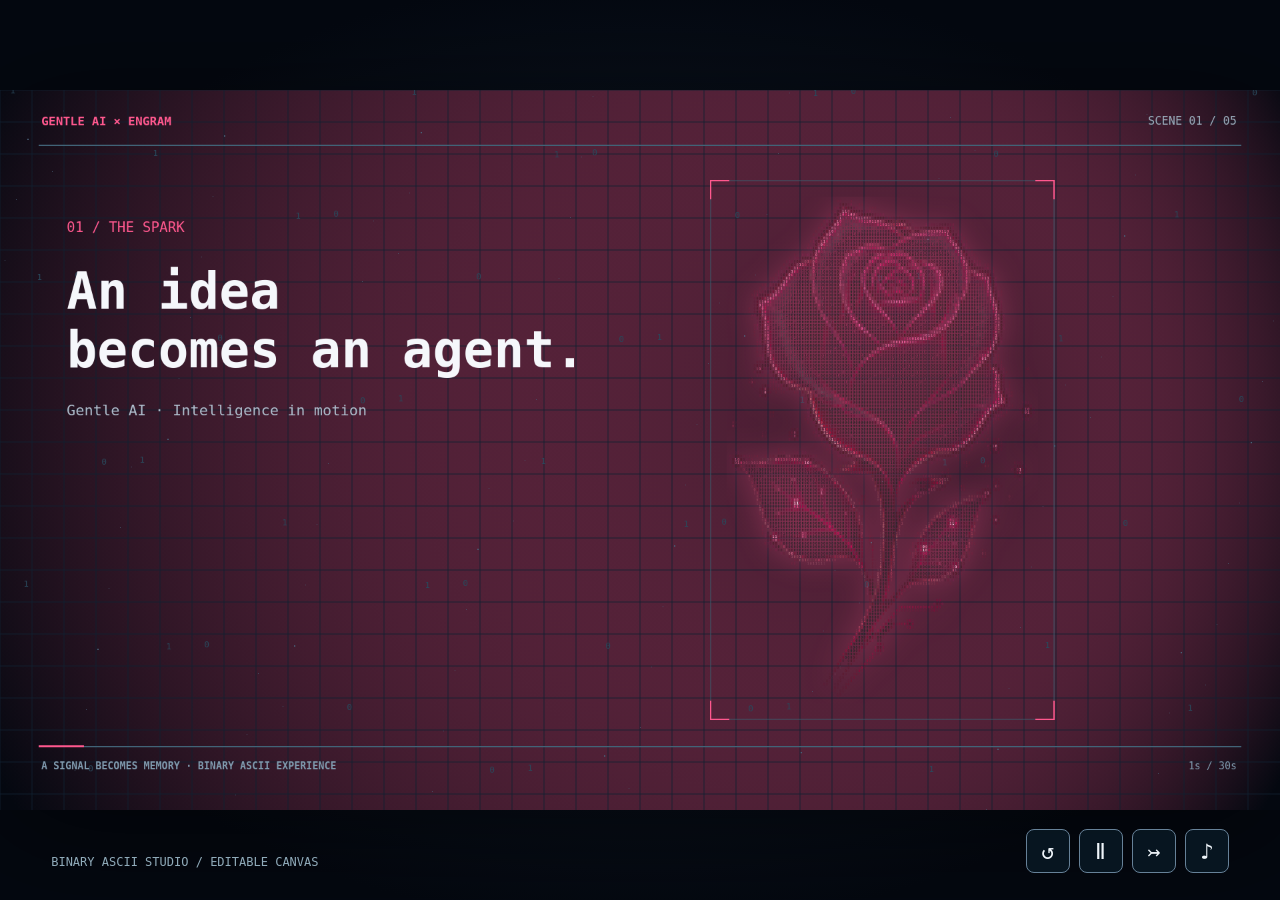
==== commit 0765b956: "Preserve source proportions and denser binary detail" ====
--- a/examples/generated/index.html
+++ b/examples/generated/index.html
@@ -18,7 +18,7 @@
     <span class="source">BINARY ASCII STUDIO / EDITABLE CANVAS</span>
     <nav aria-label="Presentation controls"><button id="replay" title="Replay" aria-label="Replay">↺</button><button id="toggle" title="Pause" aria-label="Pause">Ⅱ</button><button id="next" title="Next" aria-label="Next scene">↣</button><button id="sound" title="Sound" aria-label="Enable sound" hidden>♪</button></nav>
   </main>
-  <script id="presentation-data" type="application/json">{"title":"GENTLE AI × ENGRAM","subtitle":"A SIGNAL BECOMES MEMORY · BINARY ASCII EXPERIENCE","background":"#040810","scenes":[{"title":"An idea\nbecomes an agent.","eyebrow":"01 / THE SPARK","caption":"Gentle AI · Intelligence in motion","accent":"#ff588e","layout":"right","motion":"reveal","duration":5.5,"columns":116,"rows":151,"cells":[[41,1,"1",244,0,63,24],[42,1,"1",194,0,73,38],[46,1,"1",255,12,48,21],[42,2,"1",92,22,49,168],[43,2,"1",77,27,38,204],[44,2,"1",78,26,43,165],[45,2,"1",101,19,53,105],[46,2,"0",234,6,103,37],[49,2,"1",243,11,69,22],[50,2,"1",216,12,51,20],[40,3,"1",255,12,89,20],[41,3,"1",156,0,76,57],[42,3,"0",82,25,45,232],[43,3,"1",134,42,71,255],[44,3,"0",111,17,47,255],[45,3,"0",80,26,37,255],[46,3,"0",71,28,44,215],[47,3,"1",93,21,56,123],[48,3,"1",155,8,69,59],[49,3,"1",255,8,123,29],[53,3,"1",255,0,57,22],[54,3,"1",232,11,55,23],[55,3,"0",218,12,36,21],[39,4,"1",243,0,66,23],[40,4,"1",230,6,103,42],[41,4,"1",73,28,44,215],[42,4,"1",98,20,46,255],[43,4,"0",248,146,185,251],[44,4,"1",250,114,165,252],[45,4,"1",186,74,111,253],[46,4,"1",106,18,46,255],[47,4,"1",85,25,39,255],[48,4,"1",72,29,39,243],[49,4,"1",73,27,45,202],[50,4,"1",86,24,49,152],[51,4,"1",107,17,57,97],[52,4,"1",142,12,77,59],[53,4,"1",241,13,110,37],[54,4,"1",255,12,157,21],[38,5,"1",214,0,51,25],[40,5,"0",81,24,53,160],[41,5,"1",73,28,35,255],[42,5,"1",180,87,116,252],[43,5,"1",247,74,148,255],[44,5,"1",206,21,93,255],[45,5,"1",242,83,146,255],[46,5,"1",252,118,169,253],[47,5,"1",215,94,135,253],[48,5,"1",151,42,77,255],[49,5,"0",104,19,43,255],[50,5,"1",91,22,45,255],[51,5,"1",75,28,39,255],[52,5,"1",71,29,37,238],[53,5,"0",69,29,38,222],[54,5,"1",77,27,44,163],[55,5,"0",103,18,52,105],[56,5,"1",128,9,63,75],[57,5,"1",150,10,83,49],[58,5,"1",255,20,132,25],[37,6,"0",233,10,63,24],[39,6,"1",95,21,53,138],[40,6,"1",72,28,43,253],[41,6,"0",125,31,60,252],[42,6,"1",252,124,171,255],[43,6,"1",204,30,100,255],[44,6,"1",138,47,82,255],[45,6,"1",148,29,77,255],[46,6,"1",179,41,96,255],[47,6,"1",219,68,127,255],[48,6,"1",237,89,144,254],[49,6,"1",246,100,158,253],[50,6,"1",229,100,151,252],[51,6,"1",206,93,133,253],[52,6,"1",182,83,114,255],[53,6,"1",147,61,89,255],[54,6,"1",112,30,57,255],[55,6,"1",83,25,40,255],[56,6,"1",79,27,40,252],[57,6,"0",75,28,40,230],[58,6,"1",72,29,37,201],[59,6,"0",92,22,52,116],[60,6,"1",133,9,58,72],[61,6,"1",136,9,47,60],[62,6,"0",109,18,40,67],[63,6,"1",90,24,38,88],[64,6,"1",91,23,37,89],[65,6,"1",123,12,53,62],[36,7,"1",228,8,70,29],[37,7,"1",255,11,150,22],[38,7,"1",95,21,49,138],[39,7,"1",70,29,45,255],[40,7,"1",109,17,47,253],[41,7,"1",231,122,161,255],[42,7,"1",225,55,120,255],[43,7,"0",126,42,77,255],[44,7,"1",101,51,76,255],[45,7,"1",100,48,72,255],[46,7,"1",90,50,72,255],[47,7,"0",110,43,72,255],[48,7,"1",124,34,71,255],[49,7,"1",162,36,87,255],[50,7,"0",185,45,103,255],[51,7,"1",218,62,123,255],[52,7,"0",230,71,132,254],[53,7,"1",232,84,142,253],[54,7,"1",229,90,141,252],[55,7,"1",233,98,146,253],[56,7,"1",225,102,143,254],[57,7,"0",190,84,120,255],[58,7,"1",141,56,78,255],[59,7,"0",84,25,40,255],[60,7,"1",63,31,37,254],[61,7,"1",74,28,38,248],[62,7,"1",95,42,51,252],[63,7,"1",104,48,58,255],[64,7,"1",92,41,48,255],[65,7,"1",75,28,41,245],[66,7,"1",74,28,40,169],[67,7,"1",117,15,38,65],[69,7,"1",218,24,72,21],[35,8,"1",212,0,51,30],[37,8,"1",111,15,56,111],[38,8,"0",65,30,44,255],[39,8,"1",99,20,39,251],[40,8,"1",214,109,145,254],[41,8,"1",244,84,146,255],[42,8,"1",161,34,84,255],[43,8,"1",99,55,78,255],[44,8,"1",81,54,71,255],[45,8,"1",82,52,70,255],[46,8,"1",82,52,70,255],[47,8,"1",94,62,81,255],[48,8,"1",105,59,82,255],[49,8,"1",100,54,78,255],[50,8,"0",110,47,77,255],[51,8,"1",114,40,74,255],[52,8,"1",113,32,68,255],[53,8,"1",107,31,66,255],[54,8,"1",120,30,67,255],[55,8,"1",141,27,73,255],[56,8,"1",191,40,98,255],[57,8,"0",224,46,113,254],[58,8,"1",223,67,127,252],[59,8,"1",225,84,132,253],[60,8,"1",181,80,110,255],[61,8,"1",158,67,88,255],[62,8,"1",161,46,73,255],[63,8,"0",194,48,89,254],[64,8,"1",216,68,108,254],[65,8,"1",220,96,127,255],[66,8,"1",169,86,103,255],[67,8,"1",91,41,52,238],[68,8,"1",88,23,45,102],[74,8,"1",247,22,112,34],[75,8,"1",140,15,75,51],[76,8,"1",119,12,61,74],[77,8,"1",109,16,55,99],[78,8,"1",96,20,54,120],[79,8,"1",91,22,50,135],[80,8,"0",79,26,46,162],[81,8,"1",75,27,41,154],[82,8,"1",90,23,48,128],[83,8,"1",133,8,66,79],[84,8,"1",246,0,93,30],[34,9,"1",223,0,53,24],[35,9,"1",255,0,145,21],[36,9,"1",123,11,61,86],[37,9,"0",68,29,46,238],[38,9,"1",95,22,40,254],[39,9,"0",198,94,131,253],[40,9,"0",247,115,166,255],[41,9,"0",154,36,86,255],[42,9,"1",114,58,83,255],[43,9,"1",90,53,71,255],[44,9,"1",76,57,70,255],[45,9,"1",73,56,69,255],[46,9,"1",71,52,64,255],[47,9,"0",74,58,70,255],[48,9,"1",80,56,71,255],[49,9,"1",91,60,79,255],[50,9,"1",87,56,74,255],[51,9,"1",88,58,76,255],[52,9,"0",77,51,67,255],[53,9,"1",67,50,64,255],[54,9,"1",101,53,73,255],[55,9,"1",95,49,69,255],[56,9,"1",77,46,64,255],[57,9,"1",99,36,64,255],[58,9,"1",92,27,57,255],[59,9,"0",124,24,67,255],[60,9,"1",169,39,90,255],[61,9,"0",203,68,114,255],[62,9,"1",172,72,97,255],[63,9,"1",80,26,41,255],[64,9,"1",87,24,41,255],[65,9,"1",123,13,47,254],[66,9,"1",148,29,62,251],[67,9,"1",163,63,90,255],[68,9,"1",138,71,87,255],[69,9,"0",84,32,45,163],[70,9,"1",125,13,43,66],[71,9,"1",108,17,45,89],[72,9,"1",76,27,36,135],[73,9,"1",70,30,37,169],[74,9,"0",69,30,37,215],[75,9,"1",72,29,37,233],[76,9,"1",72,28,38,248],[77,9,"0",78,26,40,255],[78,9,"1",84,25,42,255],[79,9,"1",85,25,40,255],[80,9,"0",101,23,44,255],[81,9,"1",118,34,62,255],[82,9,"1",100,19,49,255],[83,9,"1",72,28,44,249],[84,9,"1",158,4,66,61],[33,10,"1",205,9,39,26],[35,10,"0",113,15,53,107],[36,10,"1",68,29,44,245],[37,10,"1",98,21,39,255],[38,10,"1",199,90,128,254],[39,10,"1",250,105,164,255],[40,10,"0",179,30,88,255],[41,10,"1",116,57,87,255],[42,10,"1",89,56,76,255],[43,10,"1",82,62,74,255],[44,10,"1",68,55,65,255],[45,10,"1",64,51,61,255],[46,10,"0",52,41,50,255],[47,10,"1",59,45,55,255],[48,10,"1",52,40,50,255],[49,10,"1",63,47,59,255],[50,10,"0",66,45,59,255],[51,10,"0",56,39,50,255],[52,10,"1",58,39,51,255],[53,10,"1",57,39,51,255],[54,10,"0",62,42,55,255],[55,10,"0",62,40,53,255],[56,10,"1",60,41,55,255],[57,10,"1",60,44,56,255],[58,10,"1",63,43,56,255],[59,10,"1",60,38,51,255],[60,10,"0",66,30,48,255],[61,10,"1",99,19,51,255],[62,10,"0",156,26,70,255],[63,10,"1",188,61,97,255],[64,10,"1",105,53,63,255],[65,10,"1",58,32,41,255],[66,10,"1",67,29,43,255],[67,10,"1",71,29,39,254],[68,10,"1",91,22,42,254],[69,10,"0",127,50,70,255],[70,10,"1",72,29,41,252],[71,10,"1",75,27,42,255],[72,10,"1",124,54,73,255],[73,10,"1",141,65,85,255],[74,10,"1",164,72,102,255],[75,10,"0",189,79,118,255],[76,10,"0",194,76,117,255],[77,10,"1",212,84,129,253],[78,10,"1",222,93,139,252],[79,10,"1",227,87,139,252],[80,10,"1",237,82,141,252],[81,10,"1",255,111,168,252],[82,10,"0",201,77,118,250],[83,10,"1",80,26,38,255],[84,10,"1",92,22,50,136],[86,10,"1",255,0,106,24],[32,11,"1",234,10,61,25],[34,11,"1",124,11,67,81],[35,11,"1",70,28,45,242],[36,11,"1",104,19,41,255],[37,11,"1",203,91,125,253],[38,11,"1",248,113,167,255],[39,11,"1",170,29,87,255],[40,11,"0",117,48,78,255],[41,11,"1",134,68,94,255],[42,11,"1",88,63,77,255],[43,11,"0",62,50,61,255],[44,11,"1",59,48,57,255],[45,11,"1",48,38,45,255],[46,11,"1",47,36,44,255],[47,11,"1",48,35,45,255],[48,11,"1",47,35,45,255],[49,11,"1",48,35,45,255],[50,11,"1",50,35,45,255],[51,11,"0",49,35,44,255],[52,11,"1",47,35,43,255],[53,11,"1",50,35,45,255],[54,11,"0",50,35,45,255],[55,11,"1",50,35,45,255],[56,11,"1",50,34,44,255],[57,11,"1",51,34,45,255],[58,11,"1",50,34,45,255],[59,11,"1",52,34,45,255],[60,11,"1",55,33,46,255],[61,11,"1",59,32,45,255],[62,11,"1",59,32,46,255],[63,11,"1",103,18,50,255],[64,11,"1",150,33,68,255],[65,11,"1",105,37,52,255],[66,11,"1",44,37,36,255],[67,11,"1",61,32,38,255],[68,11,"1",109,53,67,255],[69,11,"1",175,74,106,253],[70,11,"1",210,84,129,255],[71,11,"1",206,73,124,254],[72,11,"1",224,77,134,252],[73,11,"0",215,68,127,252],[74,11,"1",195,62,118,253],[75,11,"1",188,60,115,254],[76,11,"1",178,57,110,254],[77,11,"1",160,51,100,255],[78,11,"1",168,51,103,255],[79,11,"1",173,42,101,255],[80,11,"1",141,38,84,255],[81,11,"0",175,26,88,255],[82,11,"0",246,107,159,255],[83,11,"1",128,29,62,253],[84,11,"1",71,29,42,255],[85,11,"1",82,24,48,180],[86,11,"1",199,0,94,46],[87,11,"0",255,0,92,22],[31,12,"1",230,0,72,21],[32,12,"0",255,0,139,22],[33,12,"1",129,9,67,78],[34,12,"1",69,29,46,235],[35,12,"1",94,22,37,255],[36,12,"1",201,86,122,253],[37,12,"1",245,111,164,255],[38,12,"1",166,25,82,255],[39,12,"0",105,53,79,255],[40,12,"1",100,60,82,255],[41,12,"1",93,67,83,255],[42,12,"0",79,60,70,255],[43,12,"1",52,41,51,255],[44,12,"0",46,36,44,255],[45,12,"1",46,36,43,255],[46,12,"1",46,36,43,255],[47,12,"1",47,35,44,255],[48,12,"1",47,36,44,255],[49,12,"1",48,35,44,255],[50,12,"1",49,35,45,255],[51,12,"1",50,35,46,255],[52,12,"1",51,34,45,255],[53,12,"1",52,34,45,255],[54,12,"1",53,34,46,255],[55,12,"0",52,34,46,255],[56,12,"1",50,34,45,255],[57,12,"1",50,35,44,255],[58,12,"0",48,35,43,255],[59,12,"1",48,35,43,255],[60,12,"1",49,35,44,255],[61,12,"1",51,35,43,255],[62,12,"1",55,33,45,255],[63,12,"1",47,35,43,255],[64,12,"1",52,35,40,255],[65,12,"0",113,42,60,255],[66,12,"1",183,60,101,255],[67,12,"1",199,64,112,255],[68,12,"1",185,54,102,255],[69,12,"1",122,44,79,255],[70,12,"1",97,38,67,255],[71,12,"0",83,34,59,255],[72,12,"0",79,33,57,255],[73,12,"1",77,43,62,255],[74,12,"1",73,45,62,255],[75,12,"1",74,49,66,255],[76,12,"0",81,55,72,255],[77,12,"1",74,53,68,255],[78,12,"1",84,54,72,255],[79,12,"1",97,59,79,255],[80,12,"1",92,52,74,255],[81,12,"1",103,46,75,255],[82,12,"1",189,44,103,255],[83,12,"1",233,109,156,255],[84,12,"0",122,13,51,252],[85,12,"0",74,27,46,255],[86,12,"1",94,21,53,144],[88,12,"0",205,0,58,26],[31,13,"0",255,0,85,24],[32,13,"1",255,7,120,34],[33,13,"1",74,27,46,219],[34,13,"1",89,23,38,255],[35,13,"1",178,65,100,252],[36,13,"0",255,125,171,255],[37,13,"1",198,36,95,255],[38,13,"1",112,53,81,255],[39,13,"1",96,59,79,255],[40,13,"1",82,61,76,255],[41,13,"0",77,61,73,255],[42,13,"1",62,48,57,255],[43,13,"1",52,41,49,255],[44,13,"1",46,36,43,255],[45,13,"1",45,36,43,255],[46,13,"1",47,36,44,255],[47,13,"1",49,35,44,255],[48,13,"0",49,35,45,255],[49,13,"1",51,34,44,255],[50,13,"0",54,33,45,255],[51,13,"0",55,33,42,255],[52,13,"1",58,32,44,255],[53,13,"1",55,33,41,255],[54,13,"0",55,33,40,255],[55,13,"1",56,33,44,255],[56,13,"0",55,33,41,255],[57,13,"1",54,33,43,255],[58,13,"0",53,34,45,255],[59,13,"0",50,34,43,255],[60,13,"1",50,34,43,255],[61,13,"1",47,36,43,255],[62,13,"0",38,38,39,255],[63,13,"0",69,33,44,255],[64,13,"1",166,54,93,255],[65,13,"1",176,39,90,255],[66,13,"0",155,25,73,255],[67,13,"1",91,31,57,255],[68,13,"1",58,32,47,255],[69,13,"1",48,38,46,255],[70,13,"0",55,45,54,255],[71,13,"1",59,50,59,255],[72,13,"1",57,48,57,255],[73,13,"0",59,49,57,255],[74,13,"1",65,55,64,255],[75,13,"1",62,50,60,255],[76,13,"1",66,54,64,255],[77,13,"1",69,56,67,255],[78,13,"0",76,56,68,255],[79,13,"0",69,49,61,255],[80,13,"1",77,52,69,255],[81,13,"1",86,53,72,255],[82,13,"1",113,31,67,255],[83,13,"1",223,73,133,255],[84,13,"1",229,108,150,254],[85,13,"1",107,18,44,252],[86,13,"0",65,30,44,245],[87,13,"1",124,11,61,88],[89,13,"1",221,0,66,23],[30,14,"1",221,0,55,23],[32,14,"1",111,15,62,98],[33,14,"1",76,27,39,254],[34,14,"1",161,50,85,253],[35,14,"1",255,142,184,255],[36,14,"1",231,42,106,255],[37,14,"1",155,55,93,255],[38,14,"1",111,62,84,255],[39,14,"0",79,58,73,255],[40,14,"0",68,52,62,255],[41,14,"1",51,38,47,255],[42,14,"1",52,38,48,255],[43,14,"1",48,35,44,255],[44,14,"1",47,35,43,255],[45,14,"1",47,35,43,255],[46,14,"1",51,34,46,255],[47,14,"1",55,33,45,255],[48,14,"1",59,32,43,255],[49,14,"0",64,31,41,255],[50,14,"1",75,27,41,255],[51,14,"1",122,49,69,255],[52,14,"0",164,58,93,255],[53,14,"1",186,60,105,255],[54,14,"0",175,55,96,255],[55,14,"1",157,51,86,255],[56,14,"1",149,63,86,255],[57,14,"1",98,36,54,255],[58,14,"1",56,33,40,255],[59,14,"1",45,36,38,255],[60,14,"0",43,37,40,255],[61,14,"1",50,35,40,255],[62,14,"1",123,29,65,255],[63,14,"1",171,38,89,255],[64,14,"1",103,19,54,255],[65,14,"1",73,27,49,255],[66,14,"1",50,34,46,255],[67,14,"1",48,35,46,255],[68,14,"0",50,34,45,255],[69,14,"1",48,35,45,255],[70,14,"1",47,35,44,255],[71,14,"1",46,36,45,255],[72,14,"1",46,36,44,255],[73,14,"1",44,36,43,255],[74,14,"0",44,36,44,255],[75,14,"1",46,36,45,255],[76,14,"0",51,42,50,255],[77,14,"1",57,47,56,255],[78,14,"1",56,44,53,255],[79,14,"1",56,44,54,255],[80,14,"1",65,50,62,255],[81,14,"1",73,50,66,255],[82,14,"1",93,54,75,255],[83,14,"1",140,30,78,255],[84,14,"0",229,84,142,255],[85,14,"1",203,95,131,253],[86,14,"1",95,22,42,255],[87,14,"1",74,27,46,217],[88,14,"1",236,6,124,41],[89,14,"1",255,0,121,23],[30,15,"1",245,0,78,26],[31,15,"1",255,8,149,29],[32,15,"1",72,28,42,197],[33,15,"1",98,20,43,255],[34,15,"0",252,135,179,253],[35,15,"1",238,55,121,255],[36,15,"1",157,48,90,255],[37,15,"1",102,58,79,255],[38,15,"0",89,56,74,255],[39,15,"1",76,55,67,255],[40,15,"0",55,42,51,255],[41,15,"1",47,35,43,255],[42,15,"1",48,35,43,255],[43,15,"1",50,34,45,255],[44,15,"1",52,34,45,255],[45,15,"0",58,32,46,255],[46,15,"1",56,33,40,255],[47,15,"1",68,29,40,255],[48,15,"0",88,32,45,255],[49,15,"1",172,67,101,255],[50,15,"1",230,78,136,255],[51,15,"0",204,51,115,255],[52,15,"1",215,42,108,255],[53,15,"1",207,25,97,255],[54,15,"0",184,18,85,255],[55,15,"1",192,20,89,255],[56,15,"1",226,50,118,255],[57,15,"1",219,60,116,255],[58,15,"0",181,55,99,255],[59,15,"1",110,34,60,255],[60,15,"1",60,32,41,255],[61,15,"1",100,19,46,255],[62,15,"1",109,17,51,255],[63,15,"1",61,32,43,255],[64,15,"1",51,34,41,255],[65,15,"0",57,33,45,255],[66,15,"1",59,32,48,255],[67,15,"1",61,31,48,255],[68,15,"0",58,32,46,255],[69,15,"1",52,34,45,255],[70,15,"1",48,35,44,255],[71,15,"1",46,36,44,255],[72,15,"1",45,36,43,255],[73,15,"1",44,36,43,255],[74,15,"1",44,36,43,255],[75,15,"1",44,36,42,255],[76,15,"1",44,36,42,255],[77,15,"1",44,36,42,255],[78,15,"1",45,36,43,255],[79,15,"0",46,36,44,255],[80,15,"1",49,39,47,255],[81,15,"0",62,50,61,255],[82,15,"1",77,53,69,255],[83,15,"0",91,49,72,255],[84,15,"0",115,19,65,255],[85,15,"0",226,94,149,255],[86,15,"0",201,93,128,252],[87,15,"1",84,25,39,255],[88,15,"1",76,27,49,182],[89,15,"1",255,0,140,29],[90,15,"0",235,0,78,26],[28,16,"1",230,12,72,21],[31,16,"1",115,13,61,90],[32,16,"0",74,28,36,253],[33,16,"1",186,90,122,254],[34,16,"1",224,64,128,255],[35,16,"1",148,37,80,255],[36,16,"1",121,62,86,255],[37,16,"1",85,57,72,255],[38,16,"1",83,61,75,255],[39,16,"1",64,48,59,255],[40,16,"1",53,39,48,255],[41,16,"1",48,35,43,255],[42,16,"1",50,34,43,255],[43,16,"1",55,33,45,255],[44,16,"0",68,29,43,255],[45,16,"1",92,28,43,255],[46,16,"1",138,47,74,255],[47,16,"0",186,74,113,255],[48,16,"1",232,83,145,255],[49,16,"1",240,46,119,255],[50,16,"1",155,20,73,255],[51,16,"1",122,27,66,255],[52,16,"1",74,28,52,255],[53,16,"1",77,26,49,255],[54,16,"1",91,22,53,255],[55,16,"0",102,19,52,255],[56,16,"1",92,22,49,255],[57,16,"1",102,19,47,255],[58,16,"1",99,20,46,255],[59,16,"1",93,22,46,255],[60,16,"1",115,17,50,255],[61,16,"1",81,25,44,255],[62,16,"1",78,32,49,255],[63,16,"0",130,43,74,255],[64,16,"1",141,52,81,255],[65,16,"0",121,47,69,255],[66,16,"1",68,30,40,255],[67,16,"1",42,37,38,255],[68,16,"1",54,34,42,255],[69,16,"1",58,32,46,255],[70,16,"1",50,35,44,255],[71,16,"1",46,36,43,255],[72,16,"0",45,36,43,255],[73,16,"1",44,37,43,255],[74,16,"1",44,36,42,255],[75,16,"1",44,37,43,255],[76,16,"1",44,36,41,255],[77,16,"1",45,36,43,255],[78,16,"1",44,36,42,255],[79,16,"1",44,36,42,255],[80,16,"1",45,36,44,255],[81,16,"0",50,40,49,255],[82,16,"0",61,47,58,255],[83,16,"1",73,51,66,255],[84,16,"1",90,50,73,255],[85,16,"1",145,20,75,255],[86,16,"1",243,103,163,255],[87,16,"1",171,67,98,252],[88,16,"1",79,27,37,255],[89,16,"1",101,18,57,116],[91,16,"1",215,9,68,26],[25,17,"1",230,0,48,21],[28,17,"1",255,17,140,29],[29,17,"1",160,8,74,62],[30,17,"1",255,9,151,27],[31,17,"1",77,26,49,153],[32,17,"0",87,24,41,255],[33,17,"1",231,107,147,252],[34,17,"1",136,28,70,255],[35,17,"1",76,45,63,255],[36,17,"0",87,53,71,255],[37,17,"0",78,53,69,255],[38,17,"1",63,43,56,255],[39,17,"1",51,36,47,255],[40,17,"1",49,35,45,255],[41,17,"1",49,35,44,255],[42,17,"1",56,32,45,255],[43,17,"1",54,34,39,255],[44,17,"0",128,59,83,255],[45,17,"1",242,95,152,255],[46,17,"1",212,59,117,255],[47,17,"0",162,40,90,255],[48,17,"1",123,26,68,255],[49,17,"1",151,37,80,255],[50,17,"1",109,38,65,255],[51,17,"0",104,35,63,255],[52,17,"1",68,29,50,255],[53,17,"1",56,32,45,255],[54,17,"1",57,33,42,255],[55,17,"1",114,46,72,255],[56,17,"1",201,69,122,255],[57,17,"0",215,56,118,255],[58,17,"1",166,41,90,255],[59,17,"1",105,25,55,255],[60,17,"0",163,33,80,255],[61,17,"1",226,47,116,255],[62,17,"0",223,34,113,255],[63,17,"1",225,29,109,255],[64,17,"1",216,30,102,255],[65,17,"1",186,46,103,255],[66,17,"1",192,52,104,255],[67,17,"1",162,61,99,255],[68,17,"1",56,33,39,255],[69,17,"1",46,36,37,255],[70,17,"1",54,34,44,255],[71,17,"1",49,35,44,255],[72,17,"0",49,35,43,255],[73,17,"1",48,35,43,255],[74,17,"1",48,35,43,255],[75,17,"0",47,36,44,255],[76,17,"0",45,36,43,255],[77,17,"1",46,36,43,255],[78,17,"0",46,36,44,255],[79,17,"0",45,36,43,255],[80,17,"0",45,36,42,255],[81,17,"0",46,36,44,255],[82,17,"0",48,36,46,255],[83,17,"1",66,49,62,255],[84,17,"1",85,54,72,255],[85,17,"1",92,46,71,255],[86,17,"1",157,27,83,255],[87,17,"0",250,124,171,254],[88,17,"1",128,33,62,254],[89,17,"1",72,29,41,227],[90,17,"1",162,4,79,58],[91,17,"0",255,0,102,25],[92,17,"1",220,11,46,22],[23,18,"1",218,0,60,21],[25,18,"1",255,0,155,23],[26,18,"1",137,7,70,65],[27,18,"1",96,19,57,105],[28,18,"1",73,28,39,183],[29,18,"1",66,30,37,245],[30,18,"1",71,29,42,222],[31,18,"1",61,32,35,243],[32,18,"1",137,73,89,255],[33,18,"1",244,75,132,254],[34,18,"1",114,33,66,255],[35,18,"1",77,48,65,255],[36,18,"1",63,44,58,255],[37,18,"1",64,47,59,255],[38,18,"1",55,38,50,255],[39,18,"1",50,35,45,255],[40,18,"1",49,35,45,255],[41,18,"1",50,35,44,255],[42,18,"1",60,31,46,255],[43,18,"0",74,28,40,255],[44,18,"1",216,88,137,255],[45,18,"1",160,29,88,255],[46,18,"1",97,41,67,255],[47,18,"1",103,47,70,255],[48,18,"1",136,54,84,255],[49,18,"1",70,38,54,255],[50,18,"1",62,31,48,255],[51,18,"1",59,32,49,255],[52,18,"1",62,31,46,255],[53,18,"1",59,32,41,255],[54,18,"1",155,54,94,255],[55,18,"1",234,56,127,255],[56,18,"1",220,25,106,255],[57,18,"0",156,8,70,255],[58,18,"1",137,8,59,255],[59,18,"1",160,25,75,255],[60,18,"1",175,37,87,255],[61,18,"1",146,29,71,255],[62,18,"0",104,18,51,255],[63,18,"1",92,21,49,255],[64,18,"1",98,19,52,255],[65,18,"1",72,27,50,255],[66,18,"1",82,25,50,255],[67,18,"1",185,33,91,255],[68,18,"1",235,64,126,255],[69,18,"1",107,44,67,255],[70,18,"0",38,39,38,255],[71,18,"1",49,35,41,255],[72,18,"1",42,38,40,255],[73,18,"1",46,36,39,255],[74,18,"1",49,35,39,255],[75,18,"1",48,35,40,255],[76,18,"0",50,35,43,255],[77,18,"1",52,34,44,255],[78,18,"1",51,34,43,255],[79,18,"1",48,35,43,255],[80,18,"1",47,36,43,255],[81,18,"0",47,35,44,255],[82,18,"0",47,36,45,255],[83,18,"1",56,41,51,255],[84,18,"1",68,47,61,255],[85,18,"1",84,53,72,255],[86,18,"1",111,40,71,255],[87,18,"0",217,54,118,255],[88,18,"1",218,107,147,252],[89,18,"1",89,24,40,255],[90,18,"1",80,25,47,178],[92,18,"0",245,0,98,26],[93,18,"0",229,12,63,20],[22,19,"0",215,9,78,26],[23,19,"1",255,0,144,23],[24,19,"1",136,7,68,71],[25,19,"1",79,26,47,177],[26,19,"1",76,27,37,244],[27,19,"0",90,23,44,255],[28,19,"1",109,48,65,255],[29,19,"1",162,70,96,255],[30,19,"1",177,70,98,255],[31,19,"1",136,41,63,255],[32,19,"1",201,95,126,255],[33,19,"1",180,33,86,255],[34,19,"1",93,40,64,255],[35,19,"0",88,53,70,255],[36,19,"0",65,51,61,255],[37,19,"1",47,37,45,255],[38,19,"1",48,35,45,255],[39,19,"1",47,35,43,255],[40,19,"1",50,35,45,255],[41,19,"1",53,33,45,255],[42,19,"1",57,33,38,255],[43,19,"1",138,61,81,255],[44,19,"1",239,68,136,255],[45,19,"1",96,39,68,255],[46,19,"1",67,49,60,255],[47,19,"0",71,46,60,255],[48,19,"0",82,34,54,255],[49,19,"1",65,30,45,255],[50,19,"1",54,33,45,255],[51,19,"1",59,32,47,255],[52,19,"1",43,37,40,255],[53,19,"1",198,58,116,255],[54,19,"0",228,24,109,255],[55,19,"1",114,14,56,255],[56,19,"1",76,26,49,255],[57,19,"1",71,28,47,255],[58,19,"1",142,38,83,255],[59,19,"1",217,43,118,255],[60,19,"1",219,33,110,255],[61,19,"1",199,38,104,255],[62,19,"0",189,42,102,255],[63,19,"1",146,45,87,255],[64,19,"1",50,35,42,255],[65,19,"1",57,32,44,255],[66,19,"1",67,29,49,255],[67,19,"0",66,30,47,255],[68,19,"0",105,17,53,255],[69,19,"0",195,35,98,255],[70,19,"0",115,38,64,255],[71,19,"1",80,27,38,255],[72,19,"0",120,19,53,255],[73,19,"0",145,48,80,255],[74,19,"1",129,46,74,255],[75,19,"1",80,32,44,255],[76,19,"1",70,29,40,255],[77,19,"1",60,32,40,255],[78,19,"1",56,32,47,255],[79,19,"1",53,33,44,255],[80,19,"1",50,34,44,255],[81,19,"1",49,35,44,255],[82,19,"1",48,35,44,255],[83,19,"1",48,35,44,255],[84,19,"1",57,40,53,255],[85,19,"1",76,45,65,255],[86,19,"0",105,51,77,255],[87,19,"1",152,20,74,255],[88,19,"1",244,93,152,255],[89,19,"0",143,52,79,253],[90,19,"1",67,30,38,253],[91,19,"0",89,22,49,152],[92,19,"0",255,0,114,38],[93,19,"1",255,0,121,23],[94,19,"1",224,0,51,25],[21,20,"1",207,0,56,27],[23,20,"1",110,15,57,105],[24,20,"0",78,26,43,245],[25,20,"1",98,20,43,255],[26,20,"1",164,74,101,255],[27,20,"1",229,107,145,253],[28,20,"1",237,80,131,253],[29,20,"1",182,43,88,254],[30,20,"1",103,18,49,254],[31,20,"1",102,27,48,255],[32,20,"0",215,93,130,255],[33,20,"1",103,21,54,255],[34,20,"0",68,40,56,255],[35,20,"1",75,52,65,255],[36,20,"1",57,47,54,255],[37,20,"1",46,37,44,255],[38,20,"1",46,36,44,255],[39,20,"1",46,36,43,255],[40,20,"0",50,35,45,255],[41,20,"0",57,32,44,255],[42,20,"1",68,30,38,255],[43,20,"0",219,89,136,255],[44,20,"1",189,48,102,255],[45,20,"1",85,62,75,255],[46,20,"1",66,44,57,255],[47,20,"0",54,33,45,255],[48,20,"1",50,35,44,255],[49,20,"0",54,33,44,255],[50,20,"1",63,31,47,255],[51,20,"1",45,37,38,255],[52,20,"1",116,40,68,255],[53,20,"1",183,28,92,255],[54,20,"1",88,23,52,255],[55,20,"1",61,31,46,255],[56,20,"1",124,47,79,255],[57,20,"0",237,45,126,255],[58,20,"1",204,19,96,255],[59,20,"1",164,9,73,255],[60,20,"1",116,14,56,255],[61,20,"1",95,20,51,255],[62,20,"1",116,14,58,255],[63,20,"1",158,13,69,255],[64,20,"1",180,44,93,255],[65,20,"0",62,31,40,255],[66,20,"1",46,36,36,255],[67,20,"0",95,21,49,255],[68,20,"1",126,33,71,255],[69,20,"1",163,41,87,255],[70,20,"1",227,63,121,255],[71,20,"1",128,41,67,255],[72,20,"1",90,23,46,255],[73,20,"0",150,18,71,255],[74,20,"1",185,40,96,255],[75,20,"1",232,63,127,255],[76,20,"1",218,84,132,255],[77,20,"1",138,50,75,255],[78,20,"1",75,28,41,255],[79,20,"1",60,31,45,255],[80,20,"1",58,32,45,255],[81,20,"1",52,34,44,255],[82,20,"1",49,35,44,255],[83,20,"1",50,35,45,255],[84,20,"1",54,34,47,255],[85,20,"1",72,42,59,255],[86,20,"1",76,42,61,255],[87,20,"0",109,33,68,255],[88,20,"1",217,48,114,255],[89,20,"1",217,105,141,255],[90,20,"1",80,26,38,253],[91,20,"1",60,32,42,255],[92,20,"1",93,21,49,148],[93,20,"1",255,14,131,35],[94,20,"0",255,0,122,27],[96,20,"1",255,0,97,21],[97,20,"1",255,0,72,21],[20,21,"1",227,0,81,28],[22,21,"0",117,13,60,98],[23,21,"0",65,30,39,241],[24,21,"1",108,20,47,255],[25,21,"0",238,122,163,252],[26,21,"1",238,82,139,254],[27,21,"1",153,21,69,255],[28,21,"1",105,18,51,255],[29,21,"0",72,27,49,255],[30,21,"0",51,34,44,255],[31,21,"1",84,47,58,255],[32,21,"1",216,75,121,255],[33,21,"0",87,30,53,255],[34,21,"1",59,47,56,255],[35,21,"1",59,48,56,255],[36,21,"1",51,42,49,255],[37,21,"1",44,36,43,255],[38,21,"1",45,36,43,255],[39,21,"1",45,36,42,255],[40,21,"1",49,35,44,255],[41,21,"1",49,35,37,255],[42,21,"1",111,55,70,255],[43,21,"1",251,77,149,255],[44,21,"1",158,40,88,255],[45,21,"1",102,61,80,255],[46,21,"1",61,39,53,255],[47,21,"0",49,35,44,255],[48,21,"1",50,34,45,255],[49,21,"1",53,34,44,255],[50,21,"1",51,35,40,255],[51,21,"0",111,48,67,255],[52,21,"1",220,47,110,255],[53,21,"0",105,18,51,255],[54,21,"1",52,35,40,255],[55,21,"1",114,50,71,255],[56,21,"1",237,44,124,255],[57,21,"0",146,13,69,255],[58,21,"1",77,26,51,255],[59,21,"1",61,31,47,255],[60,21,"1",62,31,48,255],[61,21,"1",50,34,43,255],[62,21,"1",59,32,45,255],[63,21,"1",125,25,65,255],[64,21,"1",205,34,97,255],[65,21,"0",208,58,119,255],[66,21,"1",127,45,77,255],[67,21,"1",83,25,44,255],[68,21,"1",108,16,53,255],[69,21,"1",140,22,72,255],[70,21,"1",154,27,82,255],[71,21,"1",206,41,109,255],[72,21,"1",140,54,88,255],[73,21,"1",54,34,42,255],[74,21,"1",77,26,51,255],[75,21,"1",113,23,64,255],[76,21,"0",171,28,88,255],[77,21,"1",225,64,129,255],[78,21,"0",196,82,121,255],[79,21,"1",100,20,45,255],[80,21,"1",66,30,47,255],[81,21,"1",58,32,45,255],[82,21,"1",52,34,44,255],[83,21,"1",53,34,44,255],[84,21,"1",61,31,47,255],[85,21,"1",57,37,51,255],[86,21,"1",70,42,60,255],[87,21,"1",92,41,66,255],[88,21,"1",156,20,77,255],[89,21,"0",236,93,143,255],[90,21,"1",130,36,60,254],[91,21,"1",75,28,42,252],[92,21,"1",66,31,38,255],[93,21,"0",67,30,39,216],[94,21,"1",78,26,47,190],[95,21,"1",89,22,50,125],[96,21,"1",161,8,68,63],[97,21,"0",255,0,93,38],[99,21,"1",255,0,71,25],[19,22,"1",245,0,81,28],[20,22,"0",255,0,194,21],[21,22,"1",110,15,60,108],[22,22,"0",68,29,41,253],[23,22,"1",98,24,43,255],[24,22,"1",236,135,172,253],[25,22,"1",231,54,123,255],[26,22,"1",166,12,72,255],[27,22,"1",89,32,61,255],[28,22,"0",55,33,47,255],[29,22,"1",56,33,46,255],[30,22,"0",45,36,39,255],[31,22,"1",97,63,71,255],[32,22,"1",214,63,112,255],[33,22,"0",73,39,56,255],[34,22,"1",65,55,63,255],[35,22,"1",57,47,56,255],[36,22,"1",45,37,44,255],[37,22,"1",44,37,43,255],[38,22,"1",44,36,42,255],[39,22,"1",46,36,42,255],[40,22,"1",48,35,44,255],[41,22,"1",48,36,36,255],[42,22,"1",151,65,91,255],[43,22,"1",197,54,114,255],[44,22,"0",111,51,79,255],[45,22,"1",89,45,66,255],[46,22,"1",61,32,47,255],[47,22,"1",76,26,47,255],[48,22,"0",61,31,45,255],[49,22,"1",43,37,39,255],[50,22,"1",81,43,52,255],[51,22,"1",247,66,138,255],[52,22,"1",142,22,73,255],[53,22,"1",83,24,47,255],[54,22,"1",55,34,40,255],[55,22,"1",220,61,125,255],[56,22,"1",122,20,63,255],[57,22,"1",47,35,43,255],[58,22,"1",61,31,44,255],[59,22,"1",49,35,40,255],[60,22,"1",38,38,38,255],[61,22,"0",102,18,54,255],[62,22,"1",170,22,82,255],[63,22,"1",164,28,83,255],[64,22,"0",109,18,59,255],[65,22,"1",114,17,60,255],[66,22,"0",189,34,98,255],[67,22,"0",191,63,118,255],[68,22,"1",49,35,41,255],[69,22,"0",50,35,42,255],[70,22,"0",60,31,47,255],[71,22,"0",105,22,55,255],[72,22,"0",236,50,125,255],[73,22,"1",90,42,59,255],[74,22,"1",66,29,47,255],[75,22,"1",63,30,50,255],[76,22,"1",71,34,54,255],[77,22,"1",117,18,61,255],[78,22,"1",236,78,146,255],[79,22,"1",209,96,134,255],[80,22,"1",87,24,40,255],[81,22,"0",62,31,48,255],[82,22,"1",54,33,45,255],[83,22,"1",53,34,46,255],[84,22,"1",53,34,46,255],[85,22,"1",53,33,46,255],[86,22,"1",71,44,60,255],[87,22,"1",84,47,68,255],[88,22,"0",132,21,69,255],[89,22,"1",232,76,133,255],[90,22,"1",182,73,96,255],[91,22,"1",182,63,97,255],[92,22,"1",180,83,115,254],[93,22,"1",117,47,66,255],[94,22,"1",97,21,47,255],[95,22,"0",82,25,39,255],[96,22,"1",69,29,39,247],[97,22,"1",75,27,44,205],[98,22,"1",100,19,50,122],[99,22,"1",206,5,70,47],[18,23,"1",220,0,46,22],[19,23,"1",255,9,147,26],[20,23,"1",92,22,52,152],[21,23,"0",68,29,43,252],[22,23,"0",107,18,43,254],[23,23,"1",238,134,169,253],[24,23,"1",220,59,121,255],[25,23,"1",115,21,63,255],[26,23,"1",88,41,65,255],[27,23,"0",73,34,53,255],[28,23,"1",54,33,46,255],[29,23,"1",50,34,45,255],[30,23,"1",41,38,38,255],[31,23,"1",112,70,80,255],[32,23,"1",145,62,89,255],[33,23,"1",43,37,45,255],[34,23,"0",63,51,60,255],[35,23,"1",53,44,53,255],[36,23,"0",44,37,44,255],[37,23,"0",44,37,43,255],[38,23,"1",44,36,42,255],[39,23,"1",45,36,42,255],[40,23,"1",46,36,41,255],[41,23,"1",50,35,36,255],[42,23,"1",185,84,118,255],[43,23,"1",120,47,81,255],[44,23,"1",81,51,68,255],[45,23,"1",67,35,52,255],[46,23,"0",74,27,48,255],[47,23,"1",99,20,50,255],[48,23,"0",55,34,41,255],[49,23,"1",38,38,38,255],[50,23,"1",144,60,94,255],[51,23,"1",195,41,110,255],[52,23,"1",55,33,45,255],[53,23,"1",38,38,38,255],[54,23,"1",120,51,78,255],[55,23,"1",191,27,95,255],[56,23,"1",63,30,45,255],[57,23,"1",70,29,44,255],[58,23,"0",43,37,37,255],[59,23,"1",55,34,40,255],[60,23,"0",136,26,69,255],[61,23,"1",186,22,88,255],[62,23,"1",107,17,54,255],[63,23,"1",50,35,44,255],[64,23,"1",46,36,43,255],[65,23,"1",53,33,45,255],[66,23,"1",60,31,45,255],[67,23,"1",130,14,60,255],[68,23,"1",203,44,109,255],[69,23,"1",66,30,43,255],[70,23,"1",59,32,45,255],[71,23,"0",61,31,47,255],[72,23,"1",163,28,82,255],[73,23,"0",172,53,99,255],[74,23,"1",55,33,42,255],[75,23,"1",72,27,51,255],[76,23,"1",69,28,51,255],[77,23,"1",112,46,77,255],[78,23,"1",193,17,91,255],[79,23,"1",254,95,163,255],[80,23,"1",126,32,61,255],[81,23,"1",65,30,43,255],[82,23,"1",56,33,45,255],[83,23,"1",53,34,46,255],[84,23,"0",52,34,46,255],[85,23,"1",53,33,46,255],[86,23,"1",68,43,59,255],[87,23,"1",81,50,69,255],[88,23,"1",130,27,72,255],[89,23,"1",247,69,132,255],[90,23,"1",135,59,79,255],[91,23,"1",97,20,46,255],[92,23,"1",175,43,92,255],[93,23,"1",233,82,136,253],[94,23,"1",232,100,143,252],[95,23,"0",198,79,119,253],[96,23,"1",144,45,73,255],[97,23,"1",108,17,45,255],[98,23,"1",80,26,46,255],[99,23,"1",110,15,58,102],[16,24,"0",255,12,97,21],[17,24,"1",211,0,52,29],[19,24,"0",118,12,65,92],[20,24,"1",71,28,45,255],[21,24,"0",110,17,44,254],[22,24,"1",224,119,155,254],[23,24,"1",217,62,125,255],[24,24,"1",118,28,68,255],[25,24,"1",88,48,69,255],[26,24,"0",67,37,54,255],[27,24,"1",57,33,46,255],[28,24,"1",50,34,44,255],[29,24,"1",49,35,44,255],[30,24,"1",38,38,38,255],[31,24,"1",106,64,73,255],[32,24,"0",145,63,88,255],[33,24,"1",40,38,44,255],[34,24,"0",57,46,54,255],[35,24,"1",49,40,48,255],[36,24,"1",43,37,43,255],[37,24,"1",44,36,42,255],[38,24,"1",44,37,42,255],[39,24,"1",44,37,41,255],[40,24,"0",43,37,37,255],[41,24,"1",43,37,36,255],[42,24,"1",187,77,115,255],[43,24,"1",94,45,71,255],[44,24,"1",73,50,65,255],[45,24,"1",90,22,50,255],[46,24,"1",94,21,49,255],[47,24,"1",53,34,41,255],[48,24,"0",41,38,39,255],[49,24,"1",36,40,36,255],[50,24,"1",164,61,102,255],[51,24,"0",184,33,97,255],[52,24,"0",59,32,44,255],[53,24,"1",36,39,37,255],[54,24,"1",184,60,109,255],[55,24,"0",115,15,53,255],[56,24,"1",102,32,61,255],[57,24,"1",107,18,42,255],[58,24,"1",60,32,42,255],[59,24,"0",222,45,124,255],[60,24,"0",181,17,80,255],[61,24,"1",117,13,56,255],[62,24,"1",121,14,59,255],[63,24,"1",127,21,66,255],[64,24,"1",75,27,47,255],[65,24,"1",59,32,46,255],[66,24,"1",56,32,45,255],[67,24,"1",57,32,45,255],[68,24,"1",140,20,68,255],[69,24,"1",184,35,97,255],[70,24,"1",45,37,41,255],[71,24,"1",66,29,48,255],[72,24,"0",119,18,63,255],[73,24,"1",205,57,119,255],[74,24,"1",52,35,39,255],[75,24,"1",84,24,50,255],[76,24,"1",80,25,52,255],[77,24,"0",83,36,61,255],[78,24,"1",143,32,80,255],[79,24,"1",248,73,146,255],[80,24,"1",169,71,102,255],[81,24,"0",70,29,40,255],[82,24,"1",59,31,46,255],[83,24,"0",54,33,44,255],[84,24,"1",53,33,44,255],[85,24,"1",56,33,47,255],[86,24,"0",64,38,54,255],[87,24,"1",73,49,65,255],[88,24,"1",109,27,64,255],[89,24,"1",232,65,129,255],[90,24,"0",142,63,85,255],[91,24,"1",78,26,50,255],[92,24,"1",87,23,52,255],[93,24,"1",120,20,60,255],[94,24,"1",157,33,80,255],[95,24,"1",212,58,117,255],[96,24,"1",255,95,156,255],[97,24,"1",244,114,158,251],[98,24,"0",108,17,46,253],[99,24,"1",73,28,46,196],[100,24,"1",255,8,123,29],[15,25,"1",225,9,68,26],[16,25,"1",255,0,96,29],[17,25,"0",255,0,170,24],[18,25,"1",192,5,119,45],[19,25,"1",72,28,48,202],[20,25,"1",94,22,38,254],[21,25,"1",210,104,140,252],[22,25,"1",245,80,147,255],[23,25,"1",138,24,72,255],[24,25,"1",99,49,72,255],[25,25,"1",75,45,63,255],[26,25,"1",60,41,53,255],[27,25,"1",49,35,44,255],[28,25,"1",48,35,43,255],[29,25,"1",49,35,43,255],[30,25,"0",38,38,39,255],[31,25,"1",78,47,55,255],[32,25,"1",184,65,106,255],[33,25,"1",50,45,53,255],[34,25,"1",59,49,56,255],[35,25,"1",47,39,45,255],[36,25,"1",44,36,42,255],[37,25,"1",43,37,41,255],[38,25,"0",44,37,42,255],[39,25,"0",43,37,41,255],[40,25,"0",40,38,38,255],[41,25,"1",47,36,35,255],[42,25,"1",208,87,128,255],[43,25,"1",124,53,85,255],[44,25,"1",75,47,63,255],[45,25,"1",125,11,54,255],[46,25,"1",77,27,45,255],[47,25,"0",41,38,38,255],[48,25,"1",42,37,39,255],[49,25,"1",37,39,37,255],[50,25,"1",166,62,101,255],[51,25,"0",189,37,99,255],[52,25,"1",51,35,39,255],[53,25,"0",38,39,39,255],[54,25,"1",193,50,108,255],[55,25,"1",67,30,41,255],[56,25,"1",121,41,76,255],[57,25,"1",50,35,38,255],[58,25,"1",145,20,74,255],[59,25,"1",118,13,59,255],[60,25,"1",43,37,40,255],[61,25,"0",63,30,44,255],[62,25,"1",85,24,46,255],[63,25,"0",128,25,64,255],[64,25,"0",181,25,88,255],[65,25,"1",153,17,73,255],[66,25,"0",78,26,52,255],[67,25,"1",47,36,43,255],[68,25,"0",81,25,49,255],[69,25,"1",210,28,103,255],[70,25,"0",77,26,48,255],[71,25,"0",64,30,43,255],[72,25,"1",118,14,58,255],[73,25,"0",235,44,119,255],[74,25,"0",68,29,43,255],[75,25,"1",78,26,42,255],[76,25,"1",104,17,54,255],[77,25,"0",77,30,53,255],[78,25,"1",125,35,73,255],[79,25,"1",228,60,130,255],[80,25,"0",192,79,117,255],[81,25,"1",76,27,40,255],[82,25,"1",60,31,46,255],[83,25,"1",56,33,46,255],[84,25,"0",53,34,45,255],[85,25,"1",54,33,45,255],[86,25,"1",62,39,53,255],[87,25,"0",73,51,66,255],[88,25,"1",118,30,68,255],[89,25,"0",242,79,139,255],[90,25,"0",123,55,72,255],[91,25,"0",73,27,50,255],[92,25,"1",68,29,51,255],[93,25,"1",77,41,62,255],[94,25,"1",99,34,64,255],[95,25,"0",125,27,64,255],[96,25,"1",175,16,82,255],[97,25,"1",239,82,142,253],[98,25,"0",110,18,47,255],[99,25,"1",71,29,41,222],[100,25,"1",225,7,97,34],[13,26,"0",226,9,56,27],[14,26,"0",245,0,68,26],[16,26,"0",255,7,116,35],[17,26,"1",93,21,50,150],[18,26,"1",71,28,47,229],[19,26,"1",87,24,36,255],[20,26,"1",192,92,121,253],[21,26,"1",250,106,166,255],[22,26,"1",174,28,88,255],[23,26,"1",109,50,75,255],[24,26,"0",84,48,64,255],[25,26,"1",66,47,59,255],[26,26,"1",49,36,45,255],[27,26,"1",47,36,44,255],[28,26,"1",44,36,41,255],[29,26,"1",46,36,42,255],[30,26,"1",38,38,38,255],[31,26,"1",54,34,38,255],[32,26,"1",163,70,106,255],[33,26,"1",62,56,63,255],[34,26,"1",62,52,60,255],[35,26,"1",44,37,44,255],[36,26,"0",44,36,42,255],[37,26,"1",44,36,41,255],[38,26,"1",44,36,41,255],[39,26,"1",42,37,39,255],[40,26,"1",39,38,38,255],[41,26,"1",46,36,35,255],[42,26,"1",209,99,135,255],[43,26,"1",153,67,103,255],[44,26,"1",97,45,66,255],[45,26,"1",116,15,49,255],[46,26,"0",47,36,39,255],[47,26,"1",42,37,38,255],[48,26,"1",41,38,39,255],[49,26,"1",38,38,38,255],[50,26,"1",122,43,70,255],[51,26,"1",226,67,137,255],[52,26,"1",44,37,37,255],[53,26,"1",57,32,44,255],[54,26,"0",162,30,82,255],[55,26,"1",38,38,38,255],[56,26,"1",129,23,65,255],[57,26,"1",165,52,103,255],[58,26,"1",88,23,44,255],[59,26,"1",38,38,38,255],[60,26,"1",92,22,48,255],[61,26,"1",122,19,59,255],[62,26,"1",109,23,56,255],[63,26,"1",77,27,45,255],[64,26,"1",83,25,42,255],[65,26,"1",129,10,56,255],[66,26,"1",133,9,57,255],[67,26,"1",86,23,50,255],[68,26,"1",63,31,41,255],[69,26,"1",201,39,106,255],[70,26,"0",64,30,45,255],[71,26,"1",49,35,37,255],[72,26,"1",98,20,52,255],[73,26,"0",192,36,99,255],[74,26,"1",55,33,41,255],[75,26,"0",53,34,37,255],[76,26,"1",107,17,54,255],[77,26,"1",88,23,54,255],[78,26,"1",136,35,80,255],[79,26,"1",243,81,149,255],[80,26,"0",173,71,104,255],[81,26,"1",75,27,39,255],[82,26,"0",61,31,46,255],[83,26,"1",59,32,46,255],[84,26,"1",52,34,44,255],[85,26,"1",54,33,45,255],[86,26,"1",61,35,48,255],[87,26,"1",84,48,65,255],[88,26,"1",113,36,67,255],[89,26,"1",210,84,126,255],[90,26,"1",80,26,44,255],[91,26,"0",62,30,47,255],[92,26,"1",57,32,47,255],[93,26,"1",75,28,50,255],[94,26,"1",92,30,56,255],[95,26,"1",86,45,66,255],[96,26,"1",134,23,71,255],[97,26,"1",243,92,149,253],[98,26,"1",131,39,67,255],[99,26,"1",70,29,40,231],[100,26,"0",166,5,83,49],[12,27,"0",255,0,71,25],[14,27,"1",255,7,115,33],[15,27,"0",108,17,54,109],[16,27,"1",76,27,49,200],[17,27,"1",70,29,46,255],[18,27,"1",96,22,39,255],[19,27,"1",192,96,125,254],[20,27,"1",251,113,171,255],[21,27,"0",157,30,87,255],[22,27,"1",91,52,72,255],[23,27,"1",70,47,64,255],[24,27,"1",62,48,61,255],[25,27,"1",55,43,52,255],[26,27,"1",46,36,44,255],[27,27,"1",44,36,43,255],[28,27,"1",44,36,42,255],[29,27,"0",42,37,41,255],[30,27,"1",41,38,38,255],[31,27,"0",43,37,37,255],[32,27,"1",161,76,106,255],[33,27,"0",86,55,71,255],[34,27,"1",56,51,57,255],[35,27,"1",44,36,43,255],[36,27,"1",44,37,42,255],[37,27,"1",43,37,42,255],[38,27,"1",44,36,41,255],[39,27,"1",40,38,39,255],[40,27,"1",42,37,38,255],[41,27,"1",44,37,36,255],[42,27,"1",164,79,105,255],[43,27,"1",123,61,91,255],[44,27,"0",117,36,66,255],[45,27,"1",115,15,48,255],[46,27,"1",38,38,38,255],[47,27,"1",41,38,39,255],[48,27,"1",38,38,38,255],[49,27,"1",45,36,39,255],[50,27,"1",120,14,43,255],[51,27,"1",233,102,159,255],[52,27,"1",62,31,44,255],[53,27,"0",90,23,47,255],[54,27,"0",110,16,51,255],[55,27,"1",52,34,38,255],[56,27,"1",153,3,55,255],[57,27,"1",162,32,90,255],[58,27,"0",168,61,109,255],[59,27,"1",57,33,41,255],[60,27,"1",64,32,34,255],[61,27,"1",84,24,44,255],[62,27,"1",124,38,72,255],[63,27,"1",166,41,87,255],[64,27,"0",130,32,67,255],[65,27,"1",72,28,43,255],[66,27,"1",88,23,44,255],[67,27,"1",91,22,43,255],[68,27,"1",66,30,46,255],[69,27,"1",173,35,92,255],[70,27,"1",49,36,38,255],[71,27,"0",46,37,38,255],[72,27,"1",86,24,45,255],[73,27,"1",152,44,88,255],[74,27,"0",40,38,37,255],[75,27,"0",49,35,38,255],[76,27,"1",103,18,53,255],[77,27,"1",126,22,67,255],[78,27,"1",138,37,83,255],[79,27,"0",246,107,167,255],[80,27,"1",129,42,70,255],[81,27,"1",65,31,40,255],[82,27,"1",56,33,43,255],[83,27,"1",60,31,44,255],[84,27,"1",65,30,47,255],[85,27,"0",53,34,45,255],[86,27,"1",57,38,50,255],[87,27,"1",97,45,69,255],[88,27,"1",134,28,67,255],[89,27,"1",171,78,105,255],[90,27,"1",70,29,44,255],[91,27,"1",59,32,48,255],[92,27,"1",66,30,48,255],[93,27,"1",71,35,54,255],[94,27,"1",71,44,62,255],[95,27,"1",78,42,63,255],[96,27,"0",118,24,64,255],[97,27,"1",224,84,139,255],[98,27,"1",191,81,113,253],[99,27,"1",80,26,38,255],[100,27,"1",100,19,56,109],[10,28,"0",232,0,44,23],[11,28,"1",255,0,60,21],[12,28,"1",241,0,93,38],[13,28,"1",118,13,56,95],[14,28,"1",76,27,48,187],[15,28,"1",70,28,45,255],[16,28,"1",84,25,44,255],[17,28,"1",116,14,48,252],[18,28,"1",210,109,145,254],[19,28,"1",248,95,157,255],[20,28,"1",153,29,83,255],[21,28,"1",91,52,73,255],[22,28,"0",79,51,67,255],[23,28,"1",65,51,63,255],[24,28,"1",61,48,59,255],[25,28,"0",49,40,49,255],[26,28,"1",45,36,43,255],[27,28,"1",45,36,43,255],[28,28,"0",44,36,41,255],[29,28,"1",42,37,40,255],[30,28,"1",44,37,39,255],[31,28,"1",33,40,36,255],[32,28,"0",171,70,102,255],[33,28,"1",113,46,73,255],[34,28,"1",41,44,49,255],[35,28,"0",47,36,44,255],[36,28,"1",44,37,42,255],[37,28,"1",44,37,42,255],[38,28,"1",48,36,41,255],[39,28,"1",42,38,38,255],[40,28,"1",43,37,37,255],[41,28,"0",40,38,38,255],[42,28,"0",125,65,82,255],[43,28,"1",151,77,110,255],[44,28,"1",134,32,69,255],[45,28,"1",107,18,47,255],[46,28,"0",38,39,38,255],[47,28,"1",42,37,38,255],[48,28,"1",38,38,38,255],[49,28,"1",67,30,42,255],[50,28,"1",133,10,46,255],[51,28,"1",150,50,93,255],[52,28,"0",169,76,121,255],[53,28,"1",76,28,36,255],[54,28,"1",72,28,42,255],[55,28,"1",72,28,42,255],[56,28,"1",113,15,55,255],[57,28,"1",64,30,47,255],[58,28,"1",128,16,63,255],[59,28,"1",185,35,99,255],[60,28,"0",115,33,63,255],[61,28,"1",109,21,49,255],[62,28,"0",148,18,66,255],[63,28,"1",200,19,93,255],[64,28,"0",197,16,84,255],[65,28,"1",157,21,71,255],[66,28,"1",77,27,44,255],[67,28,"1",59,32,40,255],[68,28,"0",131,33,77,255],[69,28,"1",112,16,50,255],[70,28,"0",79,26,42,255],[71,28,"0",38,38,38,255],[72,28,"0",123,18,65,255],[73,28,"0",117,17,61,255],[74,28,"1",38,38,38,255],[75,28,"1",48,36,37,255],[76,28,"0",120,13,53,255],[77,28,"0",149,36,79,255],[78,28,"1",204,54,116,255],[79,28,"1",210,94,137,255],[80,28,"1",79,26,40,255],[81,28,"1",57,33,42,255],[82,28,"1",52,34,41,255],[83,28,"1",58,32,44,255],[84,28,"1",65,30,46,255],[85,28,"1",63,30,44,255],[86,28,"1",54,33,44,255],[87,28,"1",60,33,50,255],[88,28,"1",183,51,100,255],[89,28,"1",144,68,88,255],[90,28,"1",58,33,39,255],[91,28,"1",63,31,47,255],[92,28,"1",53,34,45,255],[93,28,"1",58,41,53,255],[94,28,"0",68,43,60,255],[95,28,"1",75,42,61,255],[96,28,"0",86,39,64,255],[97,28,"1",179,41,99,255],[98,28,"1",228,101,143,252],[99,28,"0",96,21,42,255],[100,28,"1",78,26,48,178],[101,28,"1",255,11,139,22],[102,28,"0",242,12,51,20],[9,29,"1",242,0,48,21],[10,29,"1",255,0,79,32],[11,29,"1",255,0,96,37],[12,29,"1",79,25,48,179],[13,29,"1",73,28,44,255],[14,29,"0",84,25,43,255],[15,29,"1",108,18,42,252],[16,29,"0",159,49,79,253],[17,29,"0",240,138,176,255],[18,29,"1",241,93,156,255],[19,29,"1",152,25,80,255],[20,29,"1",99,51,76,255],[21,29,"0",81,52,71,255],[22,29,"1",72,57,69,255],[23,29,"1",61,50,59,255],[24,29,"1",57,48,56,255],[25,29,"0",44,36,44,255],[26,29,"0",45,36,43,255],[27,29,"0",44,36,43,255],[28,29,"1",44,37,42,255],[29,29,"1",42,37,40,255],[30,29,"1",42,37,40,255],[31,29,"1",38,38,38,255],[32,29,"1",103,52,67,255],[33,29,"0",91,38,57,255],[34,29,"1",57,48,57,255],[35,29,"1",49,37,46,255],[36,29,"0",44,37,43,255],[37,29,"1",49,35,41,255],[38,29,"1",50,35,40,255],[39,29,"1",41,38,39,255],[40,29,"1",40,38,38,255],[41,29,"1",38,38,38,255],[42,29,"1",71,37,45,255],[43,29,"1",163,82,112,255],[44,29,"1",159,35,80,255],[45,29,"1",107,17,47,255],[46,29,"1",38,38,38,255],[47,29,"0",42,37,38,255],[48,29,"0",38,38,38,255],[49,29,"1",98,20,45,255],[50,29,"0",132,9,53,255],[51,29,"1",72,28,42,255],[52,29,"1",212,78,138,255],[53,29,"1",150,55,84,255],[54,29,"1",54,34,34,255],[55,29,"1",87,23,46,255],[56,29,"1",78,26,48,255],[57,29,"0",62,30,49,255],[58,29,"1",72,27,50,255],[59,29,"0",113,15,49,255],[60,29,"1",162,18,73,255],[61,29,"0",132,23,69,255],[62,29,"1",99,19,49,255],[63,29,"1",81,25,42,255],[64,29,"1",89,23,46,255],[65,29,"1",100,20,46,255],[66,29,"0",106,17,49,255],[67,29,"1",132,9,55,255],[68,29,"1",89,24,41,255],[69,29,"0",49,35,36,255],[70,29,"1",44,37,40,255],[71,29,"0",55,33,43,255],[72,29,"1",164,11,75,255],[73,29,"1",95,21,49,255],[74,29,"1",40,38,38,255],[75,29,"1",49,35,36,255],[76,29,"1",137,14,56,255],[77,29,"1",185,53,100,255],[78,29,"1",244,106,159,255],[79,29,"0",107,37,55,255],[80,29,"1",55,33,38,255],[81,29,"1",51,35,40,255],[82,29,"1",54,34,43,255],[83,29,"1",59,32,47,255],[84,29,"0",77,26,47,255],[85,29,"1",121,33,68,255],[86,29,"1",94,35,55,255],[87,29,"1",90,23,53,255],[88,29,"1",213,94,136,255],[89,29,"1",62,32,38,255],[90,29,"0",57,33,45,255],[91,29,"1",51,34,45,255],[92,29,"1",47,35,44,255],[93,29,"1",51,35,47,255],[94,29,"0",60,44,56,255],[95,29,"0",69,45,60,255],[96,29,"1",86,48,70,255],[97,29,"1",142,27,76,255],[98,29,"1",242,99,151,254],[99,29,"1",126,42,68,255],[100,29,"1",71,29,41,224],[101,29,"1",255,14,113,36],[102,29,"1",242,0,60,21],[10,30,"0",113,15,55,102],[11,30,"1",78,27,43,230],[12,30,"1",76,28,39,255],[13,30,"0",117,14,47,254],[14,30,"0",168,44,79,252],[15,30,"1",216,107,142,255],[16,30,"0",255,121,174,255],[17,30,"1",214,55,122,255],[18,30,"1",141,35,82,255],[19,30,"0",96,52,75,255],[20,30,"1",78,51,67,255],[21,30,"1",69,52,64,255],[22,30,"1",66,54,65,255],[23,30,"1",59,50,59,255],[24,30,"0",49,40,48,255],[25,30,"1",44,36,43,255],[26,30,"1",44,37,44,255],[27,30,"1",42,37,42,255],[28,30,"1",42,37,41,255],[29,30,"1",43,37,41,255],[30,30,"1",42,38,40,255],[31,30,"1",38,38,38,255],[32,30,"1",46,36,39,255],[33,30,"1",192,76,118,255],[34,30,"0",77,44,61,255],[35,30,"1",44,41,47,255],[36,30,"1",44,37,42,255],[37,30,"1",53,34,42,255],[38,30,"0",50,35,40,255],[39,30,"1",39,39,38,255],[40,30,"1",39,38,38,255],[41,30,"1",39,38,38,255],[42,30,"1",52,35,39,255],[43,30,"1",169,90,120,255],[44,30,"1",161,42,87,255],[45,30,"1",109,17,49,255],[46,30,"1",38,38,38,255],[47,30,"1",41,38,39,255],[48,30,"1",44,37,39,255],[49,30,"1",118,14,48,255],[50,30,"0",96,20,50,255],[51,30,"1",57,32,47,255],[52,30,"1",99,20,49,255],[53,30,"1",247,101,161,255],[54,30,"1",122,50,70,255],[55,30,"1",80,27,34,255],[56,30,"1",66,30,45,255],[57,30,"1",48,36,42,255],[58,30,"1",63,30,45,255],[59,30,"1",88,23,46,255],[60,30,"0",71,29,44,255],[61,30,"0",83,25,44,255],[62,30,"1",126,23,59,255],[63,30,"1",103,23,51,255],[64,30,"1",82,28,45,255],[65,30,"1",147,42,80,255],[66,30,"1",173,47,92,255],[67,30,"1",151,49,87,255],[68,30,"0",144,52,90,255],[69,30,"0",156,46,90,255],[70,30,"0",140,42,77,255],[71,30,"1",137,20,64,255],[72,30,"1",118,14,49,255],[73,30,"1",83,24,47,255],[74,30,"1",38,39,38,255],[75,30,"1",74,28,44,255],[76,30,"1",170,28,87,255],[77,30,"0",232,100,151,255],[78,30,"1",136,60,81,255],[79,30,"0",63,31,35,255],[80,30,"1",56,33,43,255],[81,30,"0",50,35,40,255],[82,30,"1",46,36,41,255],[83,30,"0",89,22,48,255],[84,30,"1",80,33,53,255],[85,30,"1",86,47,67,255],[86,30,"1",153,51,88,255],[87,30,"0",174,53,93,255],[88,30,"0",107,52,66,255],[89,30,"0",49,36,37,255],[90,30,"1",52,34,45,255],[91,30,"1",47,35,44,255],[92,30,"1",47,35,44,255],[93,30,"0",49,36,46,255],[94,30,"1",55,41,53,255],[95,30,"1",67,47,60,255],[96,30,"0",78,45,64,255],[97,30,"1",101,31,63,255],[98,30,"1",217,57,119,255],[99,30,"1",209,105,139,253],[100,30,"1",84,25,39,253],[101,30,"1",100,18,59,106],[10,31,"1",85,24,52,131],[11,31,"1",96,20,47,255],[12,31,"1",183,72,109,251],[13,31,"1",228,108,154,255],[14,31,"1",252,114,167,255],[15,31,"0",241,68,136,255],[16,31,"1",184,29,90,255],[17,31,"1",121,38,73,255],[18,31,"1",98,47,72,255],[19,31,"1",79,47,64,255],[20,31,"0",69,49,62,255],[21,31,"0",67,54,64,255],[22,31,"1",58,49,58,255],[23,31,"1",52,43,51,255],[24,31,"1",51,43,51,255],[25,31,"1",44,37,44,255],[26,31,"0",42,37,42,255],[27,31,"1",42,37,41,255],[28,31,"1",42,37,40,255],[29,31,"1",41,37,40,255],[30,31,"1",41,38,39,255],[31,31,"1",39,38,38,255],[32,31,"1",35,40,38,255],[33,31,"1",151,75,100,255],[34,31,"1",123,47,79,255],[35,31,"1",67,54,64,255],[36,31,"1",44,36,43,255],[37,31,"0",47,36,44,255],[38,31,"0",45,36,39,255],[39,31,"1",38,38,38,255],[40,31,"1",39,38,38,255],[41,31,"1",39,39,38,255],[42,31,"1",44,37,36,255],[43,31,"1",159,73,97,255],[44,31,"1",174,70,106,255],[45,31,"1",119,13,50,255],[46,31,"1",38,38,38,255],[47,31,"0",38,39,38,255],[48,31,"1",75,27,41,255],[49,31,"0",109,17,48,255],[50,31,"1",59,31,46,255],[51,31,"1",58,32,49,255],[52,31,"1",69,29,48,255],[53,31,"1",129,12,60,255],[54,31,"1",255,117,180,255],[55,31,"1",133,58,80,255],[56,31,"1",56,34,34,255],[57,31,"1",93,21,50,255],[58,31,"1",135,24,70,255],[59,31,"1",160,41,92,255],[60,31,"1",189,72,123,255],[61,31,"0",213,93,145,255],[62,31,"0",219,95,152,255],[63,31,"0",243,98,164,255],[64,31,"0",255,111,177,255],[65,31,"0",251,104,168,255],[66,31,"1",216,78,132,255],[67,31,"1",187,61,109,255],[68,31,"0",161,39,90,255],[69,31,"1",134,16,60,255],[70,31,"1",138,8,52,255],[71,31,"1",95,21,44,255],[72,31,"1",95,21,45,255],[73,31,"1",80,26,44,255],[74,31,"1",46,36,38,255],[75,31,"1",151,27,80,255],[76,31,"1",220,99,147,255],[77,31,"1",188,60,99,255],[78,31,"1",59,33,33,255],[79,31,"0",52,34,39,255],[80,31,"1",52,35,39,255],[81,31,"1",45,36,39,255],[82,31,"1",68,29,43,255],[83,31,"1",97,20,49,255],[84,31,"0",62,41,53,255],[85,31,"1",94,39,64,255],[86,31,"1",197,69,117,255],[87,31,"0",85,27,42,255],[88,31,"0",49,35,36,255],[89,31,"1",53,34,43,255],[90,31,"1",50,35,43,255],[91,31,"0",45,36,43,255],[92,31,"1",45,36,43,255],[93,31,"1",46,36,45,255],[94,31,"1",54,43,52,255],[95,31,"1",57,43,55,255],[96,31,"1",70,39,57,255],[97,31,"1",92,41,64,255],[98,31,"0",158,20,74,255],[99,31,"1",248,113,161,254],[100,31,"1",118,33,56,255],[101,31,"1",74,28,41,223],[102,31,"0",194,12,85,42],[10,32,"1",87,23,51,127],[11,32,"0",92,22,42,254],[12,32,"1",224,111,153,252],[13,32,"0",255,80,153,255],[14,32,"0",216,18,94,255],[15,32,"1",169,35,87,255],[16,32,"1",140,45,80,255],[17,32,"1",105,42,69,255],[18,32,"0",79,43,62,255],[19,32,"1",69,46,62,255],[20,32,"1",67,51,63,255],[21,32,"1",60,50,59,255],[22,32,"1",53,45,53,255],[23,32,"1",46,39,46,255],[24,32,"1",43,37,43,255],[25,32,"1",43,37,43,255],[26,32,"1",42,37,41,255],[27,32,"1",42,37,41,255],[28,32,"0",41,37,40,255],[29,32,"0",40,38,40,255],[30,32,"1",40,38,39,255],[31,32,"0",40,38,39,255],[32,32,"1",38,38,38,255],[33,32,"1",63,40,45,255],[34,32,"1",169,57,97,255],[35,32,"1",72,42,56,255],[36,32,"0",40,37,42,255],[37,32,"1",54,33,42,255],[38,32,"1",43,37,39,255],[39,32,"0",41,38,38,255],[40,32,"1",42,38,38,255],[41,32,"0",37,39,37,255],[42,32,"1",50,35,38,255],[43,32,"1",104,19,42,255],[44,32,"1",168,77,112,255],[45,32,"1",146,20,66,255],[46,32,"1",45,37,40,255],[47,32,"1",41,38,37,255],[48,32,"1",88,23,42,255],[49,32,"0",67,29,45,255],[50,32,"1",52,34,46,255],[51,32,"1",52,34,47,255],[52,32,"1",66,29,50,255],[53,32,"0",88,22,52,255],[54,32,"1",152,16,73,255],[55,32,"1",254,107,171,255],[56,32,"0",172,66,108,255],[57,32,"1",115,15,46,255],[58,32,"0",113,15,51,255],[59,32,"1",98,19,52,255],[60,32,"1",97,20,55,255],[61,32,"1",109,16,56,255],[62,32,"1",121,12,59,255],[63,32,"1",140,8,64,255],[64,32,"1",151,6,69,255],[65,32,"1",129,9,62,255],[66,32,"1",98,20,52,255],[67,32,"1",89,23,50,255],[68,32,"0",79,26,48,255],[69,32,"1",65,30,47,255],[70,32,"0",63,30,46,255],[71,32,"1",55,34,41,255],[72,32,"1",95,21,42,255],[73,32,"1",88,23,42,255],[74,32,"0",165,47,99,255],[75,32,"1",237,104,157,255],[76,32,"1",161,49,81,255],[77,32,"1",130,11,44,255],[78,32,"1",47,36,38,255],[79,32,"1",47,36,37,255],[80,32,"1",45,36,38,255],[81,32,"1",46,36,39,255],[82,32,"1",92,22,46,255],[83,32,"1",81,25,47,255],[84,32,"0",81,41,59,255],[85,32,"1",177,29,89,255],[86,32,"1",218,86,135,255],[87,32,"1",54,34,37,255],[88,32,"1",51,34,40,255],[89,32,"0",53,34,44,255],[90,32,"0",47,35,42,255],[91,32,"0",44,37,43,255],[92,32,"1",44,37,43,255],[93,32,"1",50,41,49,255],[94,32,"1",54,44,53,255],[95,32,"1",50,38,48,255],[96,32,"1",63,39,55,255],[97,32,"0",77,40,60,255],[98,32,"0",111,20,59,255],[99,32,"0",237,70,135,255],[100,32,"0",181,93,120,254],[101,32,"1",71,29,35,255],[102,32,"1",127,11,57,73],[8,33,"1",216,12,63,20],[10,33,"1",87,23,46,157],[11,33,"1",84,25,44,254],[12,33,"1",145,29,66,252],[13,33,"1",251,105,157,255],[14,33,"1",191,17,80,255],[15,33,"1",125,41,75,255],[16,33,"1",112,42,72,255],[17,33,"1",120,50,78,255],[18,33,"1",91,48,66,255],[19,33,"1",54,39,48,255],[20,33,"1",55,44,53,255],[21,33,"1",59,50,58,255],[22,33,"1",52,45,52,255],[23,33,"0",46,40,46,255],[24,33,"1",43,37,43,255],[25,33,"0",43,37,42,255],[26,33,"1",43,37,42,255],[27,33,"0",42,37,42,255],[28,33,"1",42,37,40,255],[29,33,"1",39,38,39,255],[30,33,"1",39,38,38,255],[31,33,"0",39,38,39,255],[32,33,"1",40,38,38,255],[33,33,"0",41,38,39,255],[34,33,"1",122,55,78,255],[35,33,"1",61,35,49,255],[36,33,"1",44,43,48,255],[37,33,"1",66,30,44,255],[38,33,"1",68,30,41,255],[39,33,"1",44,37,37,255],[40,33,"0",40,38,37,255],[41,33,"1",37,39,37,255],[42,33,"1",55,33,39,255],[43,33,"1",106,18,40,255],[44,33,"0",119,54,78,255],[45,33,"1",215,77,131,255],[46,33,"1",87,24,47,255],[47,33,"1",44,37,37,255],[48,33,"1",68,30,43,255],[49,33,"0",49,35,45,255],[50,33,"1",51,34,44,255],[51,33,"1",50,35,45,255],[52,33,"1",58,32,47,255],[53,33,"1",74,26,52,255],[54,33,"1",91,22,54,255],[55,33,"1",141,6,61,255],[56,33,"0",241,88,152,255],[57,33,"1",195,72,122,255],[58,33,"1",66,30,38,255],[59,33,"1",58,32,43,255],[60,33,"0",67,29,49,255],[61,33,"1",62,30,47,255],[62,33,"0",71,28,50,255],[63,33,"1",79,25,51,255],[64,33,"1",77,26,51,255],[65,33,"1",70,28,50,255],[66,33,"1",67,29,51,255],[67,33,"0",76,26,52,255],[68,33,"1",68,29,50,255],[69,33,"1",69,29,50,255],[70,33,"1",75,27,49,255],[71,33,"0",58,33,38,255],[72,33,"1",67,30,41,255],[73,33,"1",199,59,116,255],[74,33,"0",244,93,151,255],[75,33,"0",132,34,67,255],[76,33,"1",116,15,46,255],[77,33,"1",128,11,54,255],[78,33,"1",38,38,38,255],[79,33,"1",44,37,37,255],[80,33,"1",42,37,38,255],[81,33,"1",43,37,38,255],[82,33,"1",107,17,50,255],[83,33,"1",94,32,58,255],[84,33,"1",85,43,65,255],[85,33,"1",200,51,111,255],[86,33,"1",173,84,113,255],[87,33,"0",44,37,37,255],[88,33,"1",52,34,43,255],[89,33,"1",51,34,43,255],[90,33,"1",44,36,42,255],[91,33,"1",43,37,43,255],[92,33,"1",44,37,44,255],[93,33,"0",47,39,46,255],[94,33,"1",57,48,56,255],[95,33,"1",63,51,62,255],[96,33,"1",64,43,57,255],[97,33,"1",74,39,58,255],[98,33,"1",98,34,60,255],[99,33,"0",205,33,100,255],[100,33,"1",226,113,150,254],[101,33,"1",82,25,40,254],[102,33,"1",104,18,54,97],[8,34,"1",204,0,63,20],[10,34,"1",90,22,48,146],[11,34,"1",73,28,47,255],[12,34,"1",112,16,47,252],[13,34,"1",223,106,149,255],[14,34,"1",207,35,101,255],[15,34,"1",122,24,64,255],[16,34,"0",86,38,62,255],[17,34,"1",76,49,66,255],[18,34,"0",76,55,68,255],[19,34,"1",79,60,72,255],[20,34,"0",70,58,65,255],[21,34,"1",46,39,46,255],[22,34,"1",46,40,46,255],[23,34,"1",49,41,48,255],[24,34,"0",43,37,43,255],[25,34,"1",42,37,42,255],[26,34,"1",42,37,41,255],[27,34,"1",42,37,42,255],[28,34,"1",42,37,40,255],[29,34,"1",40,38,39,255],[30,34,"1",38,38,38,255],[31,34,"1",38,38,38,255],[32,34,"1",40,38,38,255],[33,34,"0",38,38,38,255],[34,34,"1",58,33,41,255],[35,34,"1",141,60,91,255],[36,34,"1",44,37,44,255],[37,34,"0",52,34,44,255],[38,34,"1",70,29,42,255],[39,34,"1",42,37,38,255],[40,34,"1",39,38,38,255],[41,34,"1",38,38,38,255],[42,34,"1",72,28,41,255],[43,34,"1",130,11,50,255],[44,34,"1",79,26,38,255],[45,34,"1",204,91,137,255],[46,34,"1",181,46,98,255],[47,34,"1",48,35,39,255],[48,34,"1",48,35,40,255],[49,34,"1",54,33,46,255],[50,34,"1",50,35,45,255],[51,34,"0",47,35,44,255],[52,34,"1",52,34,45,255],[53,34,"1",65,29,48,255],[54,34,"1",80,24,54,255],[55,34,"0",87,23,54,255],[56,34,"1",108,17,53,255],[57,34,"1",218,56,123,255],[58,34,"0",234,84,148,255],[59,34,"1",85,24,45,255],[60,34,"1",55,33,43,255],[61,34,"1",59,32,48,255],[62,34,"1",56,33,48,255],[63,34,"1",59,31,47,255],[64,34,"1",63,30,49,255],[65,34,"0",59,31,48,255],[66,34,"0",56,33,47,255],[67,34,"1",53,34,47,255],[68,34,"1",52,34,46,255],[69,34,"0",62,30,47,255],[70,34,"1",53,34,37,255],[71,34,"1",65,30,41,255],[72,34,"1",217,94,144,255],[73,34,"1",228,79,138,255],[74,34,"1",105,18,49,255],[75,34,"1",76,26,48,255],[76,34,"1",105,18,52,255],[77,34,"1",132,9,51,255],[78,34,"1",42,37,38,255],[79,34,"1",43,37,38,255],[80,34,"1",38,38,38,255],[81,34,"1",67,30,42,255],[82,34,"1",120,17,57,255],[83,34,"1",88,50,66,255],[84,34,"1",126,35,71,255],[85,34,"1",222,89,139,255],[86,34,"1",71,35,41,255],[87,34,"0",48,36,38,255],[88,34,"0",53,34,43,255],[89,34,"1",52,34,44,255],[90,34,"1",44,37,41,255],[91,34,"1",43,37,42,255],[92,34,"1",44,37,43,255],[93,34,"1",44,37,44,255],[94,34,"1",59,50,58,255],[95,34,"0",69,58,68,255],[96,34,"1",64,48,60,255],[97,34,"0",69,40,58,255],[98,34,"1",95,40,68,255],[99,34,"1",155,16,71,255],[100,34,"1",243,101,151,252],[101,34,"1",105,36,54,255],[102,34,"1",78,27,41,159],[9,35,"0",255,10,95,24],[10,35,"1",173,0,72,56],[11,35,"0",74,27,45,221],[12,35,"1",82,26,41,254],[13,35,"0",168,72,105,254],[14,35,"1",230,73,132,255],[15,35,"1",121,13,55,255],[16,35,"0",83,37,60,255],[17,35,"0",77,43,61,255],[18,35,"1",70,50,63,255],[19,35,"1",71,56,66,255],[20,35,"1",76,64,73,255],[21,35,"0",60,51,58,255],[22,35,"0",44,36,42,255],[23,35,"1",43,37,42,255],[24,35,"1",43,37,43,255],[25,35,"1",44,37,43,255],[26,35,"0",42,37,41,255],[27,35,"1",43,37,42,255],[28,35,"1",42,37,41,255],[29,35,"1",41,38,40,255],[30,35,"0",38,38,38,255],[31,35,"1",38,38,38,255],[32,35,"1",38,38,38,255],[33,35,"1",41,38,38,255],[34,35,"0",36,39,38,255],[35,35,"1",137,65,88,255],[36,35,"1",156,51,88,255],[37,35,"1",34,39,44,255],[38,35,"1",64,31,43,255],[39,35,"0",46,37,38,255],[40,35,"1",39,39,38,255],[41,35,"1",36,39,36,255],[42,35,"0",91,22,43,255],[43,35,"1",113,16,48,255],[44,35,"1",55,34,37,255],[45,35,"0",83,24,46,255],[46,35,"1",237,79,150,255],[47,35,"1",122,32,67,255],[48,35,"1",40,38,37,255],[49,35,"1",56,33,46,255],[50,35,"1",50,34,45,255],[51,35,"1",47,35,44,255],[52,35,"0",47,35,44,255],[53,35,"0",57,32,46,255],[54,35,"1",66,29,49,255],[55,35,"1",74,27,53,255],[56,35,"1",81,24,55,255],[57,35,"1",95,20,50,255],[58,35,"1",175,39,92,255],[59,35,"1",234,81,146,255],[60,35,"1",76,27,45,255],[61,35,"1",49,35,43,255],[62,35,"1",51,34,46,255],[63,35,"1",48,35,45,255],[64,35,"1",50,34,45,255],[65,35,"1",51,34,46,255],[66,35,"1",50,35,46,255],[67,35,"1",50,35,45,255],[68,35,"1",53,33,44,255],[69,35,"1",40,38,38,255],[70,35,"0",89,38,59,255],[71,35,"1",228,87,146,255],[72,35,"1",170,43,93,255],[73,35,"1",107,17,52,255],[74,35,"1",71,27,51,255],[75,35,"0",67,29,50,255],[76,35,"1",78,26,49,255],[77,35,"1",103,19,45,255],[78,35,"1",47,36,38,255],[79,35,"1",44,37,38,255],[80,35,"0",38,39,38,255],[81,35,"1",133,9,57,255],[82,35,"0",123,35,72,255],[83,35,"1",114,41,73,255],[84,35,"0",230,69,135,255],[85,35,"1",148,81,98,255],[86,35,"1",46,37,37,255],[87,35,"1",51,35,42,255],[88,35,"0",48,35,41,255],[89,35,"0",44,36,41,255],[90,35,"1",44,37,41,255],[91,35,"0",44,37,43,255],[92,35,"1",42,37,43,255],[93,35,"1",44,37,44,255],[94,35,"1",54,47,54,255],[95,35,"0",63,53,61,255],[96,35,"0",69,55,65,255],[97,35,"1",70,43,59,255],[98,35,"1",79,35,59,255],[99,35,"1",107,17,57,255],[100,35,"1",228,79,135,253],[101,35,"1",141,69,87,255],[102,35,"1",70,29,35,211],[103,35,"1",247,23,108,33],[9,36,"1",226,9,56,27],[11,36,"1",102,18,53,110],[12,36,"1",68,30,42,255],[13,36,"1",123,35,67,253],[14,36,"1",237,106,153,255],[15,36,"1",144,10,58,255],[16,36,"1",88,33,59,255],[17,36,"1",74,40,58,255],[18,36,"1",74,51,64,255],[19,36,"1",75,61,70,255],[20,36,"0",62,52,61,255],[21,36,"1",57,49,57,255],[22,36,"1",60,51,58,255],[23,36,"1",48,39,46,255],[24,36,"1",43,37,43,255],[25,36,"1",41,37,42,255],[26,36,"1",44,37,43,255],[27,36,"1",42,37,41,255],[28,36,"1",42,37,41,255],[29,36,"1",40,38,40,255],[30,36,"1",38,38,38,255],[31,36,"1",39,39,38,255],[32,36,"0",38,38,38,255],[33,36,"1",39,38,38,255],[34,36,"1",40,38,38,255],[35,36,"1",38,39,39,255],[36,36,"0",178,66,110,255],[37,36,"1",114,47,74,255],[38,36,"1",72,28,46,255],[39,36,"1",69,29,39,255],[40,36,"1",37,39,38,255],[41,36,"1",39,38,37,255],[42,36,"1",84,25,43,255],[43,36,"1",77,27,45,255],[44,36,"1",55,33,43,255],[45,36,"1",46,36,36,255],[46,36,"1",140,34,78,255],[47,36,"1",248,88,156,255],[48,36,"0",94,28,53,255],[49,36,"1",38,38,38,255],[50,36,"0",55,33,45,255],[51,36,"1",49,35,44,255],[52,36,"1",47,36,44,255],[53,36,"1",50,35,44,255],[54,36,"0",56,32,46,255],[55,36,"1",61,31,49,255],[56,36,"1",71,28,51,255],[57,36,"1",81,25,54,255],[58,36,"1",78,26,45,255],[59,36,"1",127,20,60,255],[60,36,"1",224,76,140,255],[61,36,"1",59,32,45,255],[62,36,"1",44,37,42,255],[63,36,"1",48,35,44,255],[64,36,"1",47,36,44,255],[65,36,"1",47,35,44,255],[66,36,"1",47,35,44,255],[67,36,"1",51,34,45,255],[68,36,"1",38,38,38,255],[69,36,"1",110,54,78,255],[70,36,"1",212,76,130,255],[71,36,"1",99,20,50,255],[72,36,"1",84,24,50,255],[73,36,"1",77,26,50,255],[74,36,"1",57,32,46,255],[75,36,"0",56,33,48,255],[76,36,"1",70,28,48,255],[77,36,"1",76,27,44,255],[78,36,"1",49,35,39,255],[79,36,"1",38,39,38,255],[80,36,"0",103,19,49,255],[81,36,"1",175,23,81,255],[82,36,"1",105,48,72,255],[83,36,"0",180,52,111,255],[84,36,"1",191,91,128,255],[85,36,"1",54,35,34,255],[86,36,"1",48,36,38,255],[87,36,"1",48,36,40,255],[88,36,"1",46,36,41,255],[89,36,"1",45,36,41,255],[90,36,"1",47,35,42,255],[91,36,"1",43,37,42,255],[92,36,"0",42,37,43,255],[93,36,"0",43,37,43,255],[94,36,"1",51,43,50,255],[95,36,"0",56,47,55,255],[96,36,"0",62,49,58,255],[97,36,"1",61,42,54,255],[98,36,"1",67,31,49,255],[99,36,"1",100,19,54,255],[100,36,"1",198,66,115,254],[101,36,"1",173,78,108,255],[102,36,"1",71,29,36,230],[103,36,"1",147,15,76,50],[11,37,"0",114,14,63,90],[12,37,"0",68,29,44,253],[13,37,"0",100,19,45,254],[14,37,"1",235,115,157,255],[15,37,"1",191,26,84,255],[16,37,"1",92,28,54,255],[17,37,"1",71,38,55,255],[18,37,"1",73,48,63,255],[19,37,"1",75,59,70,255],[20,37,"1",72,62,72,255],[21,37,"1",64,55,62,255],[22,37,"1",53,45,51,255],[23,37,"0",48,41,47,255],[24,37,"0",50,35,42,255],[25,37,"1",45,36,43,255],[26,37,"0",41,37,41,255],[27,37,"1",42,37,40,255],[28,37,"1",41,37,40,255],[29,37,"1",38,38,38,255],[30,37,"1",38,38,38,255],[31,37,"1",39,38,38,255],[32,37,"1",39,38,38,255],[33,37,"1",38,38,38,255],[34,37,"1",39,38,38,255],[35,37,"1",38,38,38,255],[36,37,"1",57,33,42,255],[37,37,"1",174,58,105,255],[38,37,"1",66,39,50,255],[39,37,"1",90,23,44,255],[40,37,"1",40,38,38,255],[41,37,"0",44,37,39,255],[42,37,"1",74,28,43,255],[43,37,"0",60,32,45,255],[44,37,"1",56,33,45,255],[45,37,"1",55,33,47,255],[46,37,"1",68,29,43,255],[47,37,"1",172,45,94,255],[48,37,"1",234,76,146,255],[49,37,"1",95,24,53,255],[50,37,"1",38,38,38,255],[51,37,"1",50,34,44,255],[52,37,"1",47,36,44,255],[53,37,"0",46,36,44,255],[54,37,"0",51,34,45,255],[55,37,"1",53,34,46,255],[56,37,"1",58,32,48,255],[57,37,"1",65,30,49,255],[58,37,"1",72,28,51,255],[59,37,"1",58,32,41,255],[60,37,"0",101,19,46,255],[61,37,"1",184,50,110,255],[62,37,"0",43,37,43,255],[63,37,"1",47,36,44,255],[64,37,"1",47,36,45,255],[65,37,"0",47,36,44,255],[66,37,"1",51,34,43,255],[67,37,"1",36,39,37,255],[68,37,"0",111,53,80,255],[69,37,"1",179,47,96,255],[70,37,"1",71,28,42,255],[71,37,"1",57,32,46,255],[72,37,"1",64,30,48,255],[73,37,"1",56,32,46,255],[74,37,"1",53,33,45,255],[75,37,"1",56,32,46,255],[76,37,"1",65,30,45,255],[77,37,"1",73,28,42,255],[78,37,"1",38,38,38,255],[79,37,"1",76,27,45,255],[80,37,"1",181,23,81,255],[81,37,"1",130,41,74,255],[82,37,"0",198,61,120,255],[83,37,"1",200,91,130,255],[84,37,"1",57,34,35,255],[85,37,"0",49,35,38,255],[86,37,"1",48,36,39,255],[87,37,"1",48,36,40,255],[88,37,"1",45,37,41,255],[89,37,"1",47,35,42,255],[90,37,"1",42,37,42,255],[91,37,"0",42,37,42,255],[92,37,"1",43,37,43,255],[93,37,"1",47,40,46,255],[94,37,"1",55,47,54,255],[95,37,"1",65,55,63,255],[96,37,"1",58,47,56,255],[97,37,"0",51,36,46,255],[98,37,"0",58,32,48,255],[99,37,"0",78,26,53,255],[100,37,"1",166,50,95,254],[101,37,"1",180,83,115,255],[102,37,"0",69,29,37,232],[103,37,"0",145,15,80,51],[10,38,"1",244,10,81,25],[11,38,"1",236,0,99,41],[12,38,"1",73,27,47,218],[13,38,"1",101,20,44,255],[14,38,"1",224,110,152,253],[15,38,"1",198,48,104,255],[16,38,"1",80,25,49,255],[17,38,"1",65,37,52,255],[18,38,"1",63,42,55,255],[19,38,"1",63,49,59,255],[20,38,"1",69,58,68,255],[21,38,"0",72,63,71,255],[22,38,"1",55,47,54,255],[23,38,"1",43,37,42,255],[24,38,"1",45,36,44,255],[25,38,"1",57,32,42,255],[26,38,"1",44,37,41,255],[27,38,"1",41,38,41,255],[28,38,"1",41,38,41,255],[29,38,"1",39,38,39,255],[30,38,"1",38,38,38,255],[31,38,"0",38,38,38,255],[32,38,"1",38,38,38,255],[33,38,"1",38,38,38,255],[34,38,"1",39,38,38,255],[35,38,"1",38,38,38,255],[36,38,"0",59,33,35,255],[37,38,"1",98,19,51,255],[38,38,"1",119,54,92,255],[39,38,"1",79,26,42,255],[40,38,"1",65,30,39,255],[41,38,"0",39,39,38,255],[42,38,"1",56,33,40,255],[43,38,"1",47,36,42,255],[44,38,"1",55,33,46,255],[45,38,"0",53,33,46,255],[46,38,"0",57,32,48,255],[47,38,"1",65,31,42,255],[48,38,"1",170,45,92,255],[49,38,"1",255,93,166,255],[50,38,"1",120,36,75,255],[51,38,"0",38,38,38,255],[52,38,"1",48,35,43,255],[53,38,"1",50,34,44,255],[54,38,"1",47,36,45,255],[55,38,"1",48,35,44,255],[56,38,"1",50,34,44,255],[57,38,"1",53,33,46,255],[58,38,"1",53,33,45,255],[59,38,"1",62,30,49,255],[60,38,"1",42,37,37,255],[61,38,"1",107,17,49,255],[62,38,"1",144,33,82,255],[63,38,"1",37,39,40,255],[64,38,"1",48,35,44,255],[65,38,"1",48,35,43,255],[66,38,"1",35,39,37,255],[67,38,"1",117,52,82,255],[68,38,"1",171,34,90,255],[69,38,"1",64,31,39,255],[70,38,"1",59,32,47,255],[71,38,"1",59,32,47,255],[72,38,"1",56,33,46,255],[73,38,"1",56,32,45,255],[74,38,"1",58,32,46,255],[75,38,"1",62,31,46,255],[76,38,"1",58,32,41,255],[77,38,"0",51,35,37,255],[78,38,"0",85,24,43,255],[79,38,"0",167,33,81,255],[80,38,"1",147,45,86,255],[81,38,"1",228,82,143,255],[82,38,"0",196,88,126,255],[83,38,"1",59,33,33,255],[84,38,"1",46,36,38,255],[85,38,"1",46,36,39,255],[86,38,"1",45,36,39,255],[87,38,"1",43,37,40,255],[88,38,"1",45,36,42,255],[89,38,"1",44,37,42,255],[90,38,"0",42,37,42,255],[91,38,"1",43,37,42,255],[92,38,"0",43,37,44,255],[93,38,"1",48,42,48,255],[94,38,"1",54,47,54,255],[95,38,"1",61,52,60,255],[96,38,"1",51,41,50,255],[97,38,"0",50,34,45,255],[98,38,"1",59,32,47,255],[99,38,"1",82,24,50,255],[100,38,"0",177,53,98,254],[101,38,"1",175,87,114,255],[102,38,"0",68,30,35,227],[103,38,"0",166,22,83,46],[10,39,"0",235,9,68,26],[11,39,"1",255,0,157,21],[12,39,"1",76,26,48,165],[13,39,"1",87,24,38,255],[14,39,"1",212,105,143,252],[15,39,"1",202,60,114,255],[16,39,"1",88,23,50,255],[17,39,"0",69,34,51,255],[18,39,"1",61,36,49,255],[19,39,"0",56,39,50,255],[20,39,"1",63,52,60,255],[21,39,"1",63,54,62,255],[22,39,"1",54,47,54,255],[23,39,"1",50,42,49,255],[24,39,"0",42,37,42,255],[25,39,"1",47,36,43,255],[26,39,"1",51,35,42,255],[27,39,"0",40,38,40,255],[28,39,"1",41,38,40,255],[29,39,"1",39,38,38,255],[30,39,"1",38,38,38,255],[31,39,"1",38,38,38,255],[32,39,"1",39,38,38,255],[33,39,"0",38,38,38,255],[34,39,"1",40,38,38,255],[35,39,"1",38,38,38,255],[36,39,"1",81,26,42,255],[37,39,"1",76,28,36,255],[38,39,"1",83,23,57,255],[39,39,"0",110,42,76,255],[40,39,"0",84,25,39,255],[41,39,"1",43,37,38,255],[42,39,"0",45,37,38,255],[43,39,"1",44,37,42,255],[44,39,"1",50,35,45,255],[45,39,"1",50,35,45,255],[46,39,"1",49,35,44,255],[47,39,"1",59,32,48,255],[48,39,"1",73,27,45,255],[49,39,"0",144,31,75,255],[50,39,"1",255,86,161,255],[51,39,"1",166,59,108,255],[52,39,"1",48,35,42,255],[53,39,"1",44,37,41,255],[54,39,"0",50,35,44,255],[55,39,"1",46,36,44,255],[56,39,"1",47,35,44,255],[57,39,"1",50,35,45,255],[58,39,"1",49,35,45,255],[59,39,"1",52,34,46,255],[60,39,"1",61,31,48,255],[61,39,"1",46,36,37,255],[62,39,"1",131,14,56,255],[63,39,"1",89,22,51,255],[64,39,"1",39,38,40,255],[65,39,"1",38,38,39,255],[66,39,"1",88,29,55,255],[67,39,"1",149,27,75,255],[68,39,"0",57,33,38,255],[69,39,"1",63,30,48,255],[70,39,"1",66,29,46,255],[71,39,"1",63,30,45,255],[72,39,"1",66,30,48,255],[73,39,"1",62,31,46,255],[74,39,"1",57,33,42,255],[75,39,"0",55,33,38,255],[76,39,"1",66,31,39,255],[77,39,"1",134,35,69,255],[78,39,"1",186,55,106,255],[79,39,"0",196,80,130,255],[80,39,"1",211,92,139,255],[81,39,"1",169,57,93,255],[82,39,"1",73,28,38,255],[83,39,"1",46,37,37,255],[84,39,"0",47,36,39,255],[85,39,"0",42,37,38,255],[86,39,"1",42,37,38,255],[87,39,"1",43,37,40,255],[88,39,"1",45,36,42,255],[89,39,"1",43,37,42,255],[90,39,"1",43,37,42,255],[91,39,"1",41,37,41,255],[92,39,"1",42,37,43,255],[93,39,"0",45,39,46,255],[94,39,"1",50,43,51,255],[95,39,"1",51,43,52,255],[96,39,"1",51,40,49,255],[97,39,"1",50,35,45,255],[98,39,"0",60,31,48,255],[99,39,"1",81,24,51,255],[100,39,"1",179,54,99,252],[101,39,"1",162,80,102,255],[102,39,"1",73,29,36,201],[103,39,"0",255,29,147,26],[10,40,"0",223,0,53,24],[12,40,"1",79,25,51,151],[13,40,"1",78,27,37,255],[14,40,"1",190,90,123,252],[15,40,"0",225,68,125,255],[16,40,"1",119,13,52,255],[17,40,"1",80,33,54,255],[18,40,"1",63,39,53,255],[19,40,"1",63,47,57,255],[20,40,"1",71,61,69,255],[21,40,"0",71,61,70,255],[22,40,"1",60,52,59,255],[23,40,"1",54,47,54,255],[24,40,"1",47,39,45,255],[25,40,"1",43,37,42,255],[26,40,"1",47,36,43,255],[27,40,"1",42,37,40,255],[28,40,"1",41,38,41,255],[29,40,"1",40,38,38,255],[30,40,"0",38,38,38,255],[31,40,"1",39,38,38,255],[32,40,"1",39,38,38,255],[33,40,"1",39,38,38,255],[34,40,"1",39,38,38,255],[35,40,"0",38,38,38,255],[36,40,"1",90,23,44,255],[37,40,"1",90,23,44,255],[38,40,"1",41,38,38,255],[39,40,"1",96,28,66,255],[40,40,"1",138,50,85,255],[41,40,"1",72,28,40,255],[42,40,"1",38,39,38,255],[43,40,"1",42,38,40,255],[44,40,"1",45,36,43,255],[45,40,"1",46,36,43,255],[46,40,"0",47,36,45,255],[47,40,"1",51,34,45,255],[48,40,"0",63,30,49,255],[49,40,"1",66,30,45,255],[50,40,"1",99,20,48,255],[51,40,"1",206,78,134,255],[52,40,"1",205,92,144,255],[53,40,"1",64,30,46,255],[54,40,"1",38,38,38,255],[55,40,"1",49,35,44,255],[56,40,"1",47,35,42,255],[57,40,"0",47,35,43,255],[58,40,"1",49,35,44,255],[59,40,"0",53,34,46,255],[60,40,"1",59,32,47,255],[61,40,"1",61,31,46,255],[62,40,"1",52,34,38,255],[63,40,"1",117,14,52,255],[64,40,"0",44,37,40,255],[65,40,"1",79,26,50,255],[66,40,"1",132,12,60,255],[67,40,"1",51,35,37,255],[68,40,"1",58,32,42,255],[69,40,"1",64,30,43,255],[70,40,"1",64,31,43,255],[71,40,"0",61,32,43,255],[72,40,"1",71,28,42,255],[73,40,"1",78,26,43,255],[74,40,"0",88,24,43,255],[75,40,"1",117,35,64,255],[76,40,"0",162,58,100,255],[77,40,"0",213,93,142,255],[78,40,"1",233,106,154,255],[79,40,"1",167,68,100,255],[80,40,"1",92,22,39,255],[81,40,"1",105,18,43,255],[82,40,"0",42,38,40,255],[83,40,"1",44,37,38,255],[84,40,"1",42,38,39,255],[85,40,"0",41,38,39,255],[86,40,"1",41,38,39,255],[87,40,"0",43,37,39,255],[88,40,"1",45,36,41,255],[89,40,"1",44,37,42,255],[90,40,"1",42,37,41,255],[91,40,"1",42,37,42,255],[92,40,"1",42,37,43,255],[93,40,"0",50,43,49,255],[94,40,"1",56,48,55,255],[95,40,"1",49,41,49,255],[96,40,"1",49,38,47,255],[97,40,"1",56,33,46,255],[98,40,"1",77,29,52,255],[99,40,"1",118,13,54,255],[100,40,"1",212,69,118,252],[101,40,"1",119,64,74,255],[102,40,"1",73,29,38,168],[10,41,"1",230,0,48,21],[12,41,"1",114,14,55,95],[13,41,"1",76,28,37,254],[14,41,"1",180,81,110,254],[15,41,"1",229,80,134,255],[16,41,"1",112,15,53,255],[17,41,"0",65,32,51,255],[18,41,"1",60,36,51,255],[19,41,"1",65,50,62,255],[20,41,"1",74,64,73,255],[21,41,"1",71,62,70,255],[22,41,"1",63,55,62,255],[23,41,"1",53,45,53,255],[24,41,"1",44,36,42,255],[25,41,"0",43,37,43,255],[26,41,"1",44,36,42,255],[27,41,"0",51,35,42,255],[28,41,"1",40,38,39,255],[29,41,"1",40,38,40,255],[30,41,"1",38,38,38,255],[31,41,"1",39,38,38,255],[32,41,"0",39,38,38,255],[33,41,"1",39,38,38,255],[34,41,"1",38,38,38,255],[35,41,"1",39,38,38,255],[36,41,"1",100,19,46,255],[37,41,"1",87,24,46,255],[38,41,"1",48,35,40,255],[39,41,"0",44,37,40,255],[40,41,"1",120,48,81,255],[41,41,"1",132,39,71,255],[42,41,"1",42,37,37,255],[43,41,"1",40,38,39,255],[44,41,"1",43,37,42,255],[45,41,"0",44,37,42,255],[46,41,"1",45,36,44,255],[47,41,"1",46,36,45,255],[48,41,"1",49,35,45,255],[49,41,"1",59,32,49,255],[50,41,"0",68,29,50,255],[51,41,"1",74,28,43,255],[52,41,"1",98,31,54,255],[53,41,"1",181,70,117,255],[54,41,"1",98,40,70,255],[55,41,"1",36,39,37,255],[56,41,"1",47,35,42,255],[57,41,"0",50,34,43,255],[58,41,"0",52,34,44,255],[59,41,"1",57,32,46,255],[60,41,"0",61,31,47,255],[61,41,"1",63,30,45,255],[62,41,"1",48,35,40,255],[63,41,"1",67,30,41,255],[64,41,"1",87,24,44,255],[65,41,"1",94,21,45,255],[66,41,"1",61,32,34,255],[67,41,"1",79,27,37,255],[68,41,"1",76,28,37,255],[69,41,"1",91,23,42,255],[70,41,"1",107,18,44,255],[71,41,"1",124,12,53,255],[72,41,"0",166,34,88,255],[73,41,"1",182,66,118,255],[74,41,"1",214,97,148,255],[75,41,"1",229,110,158,255],[76,41,"0",219,92,141,255],[77,41,"1",204,61,112,255],[78,41,"1",115,15,48,255],[79,41,"1",76,28,36,255],[80,41,"1",122,13,47,255],[81,41,"1",98,20,46,255],[82,41,"0",38,38,38,255],[83,41,"1",42,37,38,255],[84,41,"1",39,38,38,255],[85,41,"1",40,38,38,255],[86,41,"1",39,38,38,255],[87,41,"1",42,37,39,255],[88,41,"1",47,36,42,255],[89,41,"1",44,37,42,255],[90,41,"0",44,37,43,255],[91,41,"0",43,37,43,255],[92,41,"0",46,39,45,255],[93,41,"1",57,50,57,255],[94,41,"0",62,55,62,255],[95,41,"1",58,49,56,255],[96,41,"1",54,40,49,255],[97,41,"1",60,32,46,255],[98,41,"1",65,29,48,255],[99,41,"1",117,13,56,255],[100,41,"0",229,105,145,253],[101,41,"1",92,36,49,255],[102,41,"1",81,25,42,117],[11,42,"0",255,12,121,21],[12,42,"0",139,7,67,64],[13,42,"1",70,29,36,243],[14,42,"1",153,68,92,255],[15,42,"0",237,88,141,254],[16,42,"1",125,11,53,255],[17,42,"0",70,30,50,255],[18,42,"0",58,32,47,255],[19,42,"1",54,38,49,255],[20,42,"0",57,45,54,255],[21,42,"0",65,54,62,255],[22,42,"1",68,59,67,255],[23,42,"0",64,55,63,255],[24,42,"1",47,39,46,255],[25,42,"1",43,37,42,255],[26,42,"1",41,37,42,255],[27,42,"1",53,34,42,255],[28,42,"1",49,35,39,255],[29,42,"0",38,38,39,255],[30,42,"1",39,38,38,255],[31,42,"1",38,38,39,255],[32,42,"1",38,38,39,255],[33,42,"1",39,38,38,255],[34,42,"0",38,38,38,255],[35,42,"1",45,36,39,255],[36,42,"1",107,17,47,255],[37,42,"1",67,30,45,255],[38,42,"1",48,36,42,255],[39,42,"1",41,38,41,255],[40,42,"0",43,37,38,255],[41,42,"1",145,50,92,255],[42,42,"1",90,22,47,255],[43,42,"1",38,38,38,255],[44,42,"0",43,37,41,255],[45,42,"0",43,37,42,255],[46,42,"1",44,37,43,255],[47,42,"1",45,36,43,255],[48,42,"1",46,36,44,255],[49,42,"1",50,34,45,255],[50,42,"1",60,31,47,255],[51,42,"0",65,30,50,255],[52,42,"0",55,34,40,255],[53,42,"1",54,34,38,255],[54,42,"1",128,28,68,255],[55,42,"1",139,37,85,255],[56,42,"1",46,36,42,255],[57,42,"0",48,35,41,255],[58,42,"1",56,33,44,255],[59,42,"1",62,31,46,255],[60,42,"0",64,30,42,255],[61,42,"0",60,32,35,255],[62,42,"1",68,30,36,255],[63,42,"0",78,26,40,255],[64,42,"1",123,13,48,255],[65,42,"0",146,24,69,255],[66,42,"0",167,34,89,255],[67,42,"1",189,48,109,255],[68,42,"1",195,60,121,255],[69,42,"1",235,81,147,255],[70,42,"1",239,91,152,255],[71,42,"1",241,94,157,255],[72,42,"1",241,106,163,255],[73,42,"1",238,95,152,255],[74,42,"0",213,59,119,255],[75,42,"1",166,29,78,255],[76,42,"0",121,12,53,255],[77,42,"1",76,27,41,255],[78,42,"1",72,28,40,255],[79,42,"1",81,25,45,255],[80,42,"1",142,6,51,255],[81,42,"1",106,18,48,255],[82,42,"1",38,38,38,255],[83,42,"1",41,38,39,255],[84,42,"0",39,38,38,255],[85,42,"1",38,38,38,255],[86,42,"1",38,38,38,255],[87,42,"1",40,38,39,255],[88,42,"1",51,34,41,255],[89,42,"1",48,35,43,255],[90,42,"1",42,37,42,255],[91,42,"1",43,37,42,255],[92,42,"1",43,37,43,255],[93,42,"1",52,44,51,255],[94,42,"1",50,42,49,255],[95,42,"1",50,38,46,255],[96,42,"1",55,33,45,255],[97,42,"1",62,31,46,255],[98,42,"1",72,27,48,255],[99,42,"1",145,22,71,255],[100,42,"1",205,109,138,254],[101,42,"0",75,28,41,253],[102,42,"0",113,14,56,85],[11,43,"1",255,0,74,24],[12,43,"1",201,5,94,43],[13,43,"0",76,27,37,218],[14,43,"1",128,47,71,255],[15,43,"0",236,100,148,253],[16,43,"1",125,12,53,255],[17,43,"1",74,27,49,255],[18,43,"1",60,32,46,255],[19,43,"1",50,34,44,255],[20,43,"1",55,43,52,255],[21,43,"1",65,54,63,255],[22,43,"1",69,60,69,255],[23,43,"1",61,52,60,255],[24,43,"1",52,44,51,255],[25,43,"1",44,36,42,255],[26,43,"1",44,36,42,255],[27,43,"1",44,37,42,255],[28,43,"1",54,34,43,255],[29,43,"1",39,38,38,255],[30,43,"1",38,38,38,255],[31,43,"0",38,38,38,255],[32,43,"1",39,38,38,255],[33,43,"1",39,38,38,255],[34,43,"1",38,38,38,255],[35,43,"1",55,34,40,255],[36,43,"1",106,18,50,255],[37,43,"1",60,32,46,255],[38,43,"1",47,36,42,255],[39,43,"1",44,36,42,255],[40,43,"1",41,38,41,255],[41,43,"1",54,33,44,255],[42,43,"1",173,43,108,255],[43,43,"1",57,33,43,255],[44,43,"1",39,38,39,255],[45,43,"1",44,36,42,255],[46,43,"1",43,37,43,255],[47,43,"1",44,37,44,255],[48,43,"1",44,36,43,255],[49,43,"1",47,36,44,255],[50,43,"1",53,34,45,255],[51,43,"1",56,32,46,255],[52,43,"0",57,33,45,255],[53,43,"0",55,33,43,255],[54,43,"1",38,38,38,255],[55,43,"0",94,21,49,255],[56,43,"0",142,21,74,255],[57,43,"1",51,34,40,255],[58,43,"1",55,34,34,255],[59,43,"1",84,25,40,255],[60,43,"1",102,22,49,255],[61,43,"0",149,66,95,255],[62,43,"1",205,89,133,255],[63,43,"1",237,95,151,255],[64,43,"1",252,98,161,255],[65,43,"1",255,102,170,255],[66,43,"0",255,97,164,255],[67,43,"1",242,88,150,255],[68,43,"1",211,71,128,255],[69,43,"1",187,62,115,255],[70,43,"1",175,50,99,255],[71,43,"1",133,19,62,255],[72,43,"1",136,8,56,255],[73,43,"1",127,11,53,255],[74,43,"1",93,21,48,255],[75,43,"1",83,24,48,255],[76,43,"1",61,31,47,255],[77,43,"1",62,31,42,255],[78,43,"0",74,28,45,255],[79,43,"1",84,24,48,255],[80,43,"1",150,4,54,255],[81,43,"1",109,17,49,255],[82,43,"1",38,38,38,255],[83,43,"1",41,38,39,255],[84,43,"1",38,38,38,255],[85,43,"1",38,38,38,255],[86,43,"0",38,38,38,255],[87,43,"1",46,36,39,255],[88,43,"0",51,35,41,255],[89,43,"1",41,37,41,255],[90,43,"1",43,37,42,255],[91,43,"1",43,37,42,255],[92,43,"1",48,40,47,255],[93,43,"1",59,51,58,255],[94,43,"1",56,44,54,255],[95,43,"1",54,37,48,255],[96,43,"0",61,31,46,255],[97,43,"1",68,29,47,255],[98,43,"1",112,16,53,255],[99,43,"1",229,78,132,253],[100,43,"1",160,90,109,254],[101,43,"1",69,30,34,207],[102,43,"0",246,24,123,31],[11,44,"1",225,0,58,26],[13,44,"1",81,26,42,166],[14,44,"0",94,21,44,255],[15,44,"1",239,114,155,252],[16,44,"1",151,6,59,255],[17,44,"1",79,25,48,255],[18,44,"1",59,32,46,255],[19,44,"0",50,34,45,255],[20,44,"1",55,44,54,255],[21,44,"1",63,53,62,255],[22,44,"1",68,59,67,255],[23,44,"1",64,54,62,255],[24,44,"0",54,47,54,255],[25,44,"1",46,38,45,255],[26,44,"1",44,36,43,255],[27,44,"1",43,37,42,255],[28,44,"1",50,35,43,255],[29,44,"1",45,37,39,255],[30,44,"1",38,38,38,255],[31,44,"1",38,38,38,255],[32,44,"1",39,38,38,255],[33,44,"0",39,38,38,255],[34,44,"1",38,38,38,255],[35,44,"1",68,29,40,255],[36,44,"0",93,21,47,255],[37,44,"1",53,33,44,255],[38,44,"1",45,36,42,255],[39,44,"1",42,37,42,255],[40,44,"1",46,36,44,255],[41,44,"1",36,39,39,255],[42,44,"1",76,26,54,255],[43,44,"0",146,32,89,255],[44,44,"1",39,38,38,255],[45,44,"1",43,37,42,255],[46,44,"0",43,37,42,255],[47,44,"1",42,37,42,255],[48,44,"1",44,37,43,255],[49,44,"0",44,36,43,255],[50,44,"0",47,35,43,255],[51,44,"1",49,35,44,255],[52,44,"1",50,35,45,255],[53,44,"0",53,34,44,255],[54,44,"0",58,32,44,255],[55,44,"1",39,38,38,255],[56,44,"1",80,27,37,255],[57,44,"1",87,24,44,255],[58,44,"1",134,62,82,255],[59,44,"1",218,90,139,255],[60,44,"1",238,95,152,255],[61,44,"1",223,85,142,255],[62,44,"1",190,63,110,255],[63,44,"1",163,33,85,255],[64,44,"1",145,13,68,255],[65,44,"1",130,10,57,255],[66,44,"1",121,13,56,255],[67,44,"1",113,15,52,255],[68,44,"1",95,21,48,255],[69,44,"1",84,24,46,255],[70,44,"1",84,24,46,255],[71,44,"0",85,24,52,255],[72,44,"1",87,22,53,255],[73,44,"1",78,25,53,255],[74,44,"1",67,29,50,255],[75,44,"1",59,31,47,255],[76,44,"1",65,30,46,255],[77,44,"1",68,29,42,255],[78,44,"1",53,33,44,255],[79,44,"1",80,25,49,255],[80,44,"1",149,4,52,255],[81,44,"1",114,15,48,255],[82,44,"1",38,38,38,255],[83,44,"0",41,38,39,255],[84,44,"1",38,38,38,255],[85,44,"1",38,38,38,255],[86,44,"1",38,38,38,255],[87,44,"1",48,36,41,255],[88,44,"0",44,37,42,255],[89,44,"1",43,37,42,255],[90,44,"1",43,37,43,255],[91,44,"1",44,36,42,255],[92,44,"1",57,49,56,255],[93,44,"1",61,50,59,255],[94,44,"1",58,42,52,255],[95,44,"1",63,36,51,255],[96,44,"1",69,28,49,255],[97,44,"1",79,26,50,255],[98,44,"1",156,9,63,255],[99,44,"1",240,122,161,252],[100,44,"1",84,25,40,255],[101,44,"1",87,23,46,142],[11,45,"0",220,11,57,22],[13,45,"1",82,25,48,163],[14,45,"1",87,24,42,254],[15,45,"1",218,109,143,252],[16,45,"1",165,24,74,255],[17,45,"1",83,25,48,255],[18,45,"1",60,31,45,255],[19,45,"1",50,35,44,255],[20,45,"1",47,37,45,255],[21,45,"1",54,45,53,255],[22,45,"0",63,54,61,255],[23,45,"0",65,57,64,255],[24,45,"1",63,54,61,255],[25,45,"1",53,45,52,255],[26,45,"1",44,36,43,255],[27,45,"1",43,37,42,255],[28,45,"1",50,35,43,255],[29,45,"1",55,34,41,255],[30,45,"0",38,38,38,255],[31,45,"1",39,38,38,255],[32,45,"1",39,38,38,255],[33,45,"1",39,38,38,255],[34,45,"1",38,38,38,255],[35,45,"1",75,27,42,255],[36,45,"1",81,25,47,255],[37,45,"1",48,35,44,255],[38,45,"1",44,36,43,255],[39,45,"1",44,37,43,255],[40,45,"1",43,37,43,255],[41,45,"1",46,36,43,255],[42,45,"1",32,40,38,255],[43,45,"1",116,23,72,255],[44,45,"1",87,23,53,255],[45,45,"0",38,38,38,255],[46,45,"1",44,37,43,255],[47,45,"0",42,37,42,255],[48,45,"1",43,37,42,255],[49,45,"1",43,37,42,255],[50,45,"0",44,37,43,255],[51,45,"1",44,36,42,255],[52,45,"1",50,35,45,255],[53,45,"0",52,34,42,255],[54,45,"1",40,38,38,255],[55,45,"0",70,30,37,255],[56,45,"1",171,71,108,255],[57,45,"1",217,82,135,255],[58,45,"0",196,63,116,255],[59,45,"1",125,26,65,255],[60,45,"0",106,18,49,255],[61,45,"1",92,23,40,255],[62,45,"0",77,27,40,255],[63,45,"1",73,28,43,255],[64,45,"0",78,26,47,255],[65,45,"0",82,24,51,255],[66,45,"1",75,27,52,255],[67,45,"1",66,29,50,255],[68,45,"0",62,30,48,255],[69,45,"1",68,29,49,255],[70,45,"1",70,28,50,255],[71,45,"1",67,29,48,255],[72,45,"1",68,29,50,255],[73,45,"1",62,31,49,255],[74,45,"1",50,34,46,255],[75,45,"1",52,34,45,255],[76,45,"1",55,33,45,255],[77,45,"0",52,34,44,255],[78,45,"1",66,30,48,255],[79,45,"0",73,28,48,255],[80,45,"1",120,14,48,255],[81,45,"0",111,16,46,255],[82,45,"1",38,38,38,255],[83,45,"1",41,38,39,255],[84,45,"1",38,38,38,255],[85,45,"0",38,38,38,255],[86,45,"1",41,38,38,255],[87,45,"0",46,36,40,255],[88,45,"1",43,37,42,255],[89,45,"1",44,37,43,255],[90,45,"0",44,37,44,255],[91,45,"1",45,37,44,255],[92,45,"1",52,42,51,255],[93,45,"1",47,35,44,255],[94,45,"1",56,36,49,255],[95,45,"1",82,36,58,255],[96,45,"0",88,29,55,255],[97,45,"1",128,11,54,255],[98,45,"1",230,75,130,253],[99,45,"1",158,80,101,253],[100,45,"1",72,29,34,198],[101,45,"1",247,14,113,36],[11,46,"1",216,0,51,20],[13,46,"1",91,22,53,141],[14,46,"1",87,24,40,255],[15,46,"1",192,88,122,252],[16,46,"1",185,47,95,255],[17,46,"1",86,23,49,255],[18,46,"0",59,32,45,255],[19,46,"1",50,34,43,255],[20,46,"0",48,35,44,255],[21,46,"1",53,42,50,255],[22,46,"1",63,54,62,255],[23,46,"0",65,56,65,255],[24,46,"1",61,52,61,255],[25,46,"1",54,46,53,255],[26,46,"1",49,41,47,255],[27,46,"1",44,36,42,255],[28,46,"1",43,37,42,255],[29,46,"1",64,31,44,255],[30,46,"1",44,37,39,255],[31,46,"1",39,38,38,255],[32,46,"0",38,38,38,255],[33,46,"1",40,38,38,255],[34,46,"1",38,38,38,255],[35,46,"0",71,29,42,255],[36,46,"0",68,29,44,255],[37,46,"1",44,37,43,255],[38,46,"1",44,37,43,255],[39,46,"1",43,37,42,255],[40,46,"1",43,37,43,255],[41,46,"0",44,37,43,255],[42,46,"1",42,37,43,255],[43,46,"0",46,36,42,255],[44,46,"1",111,15,65,255],[45,46,"0",45,36,41,255],[46,46,"1",41,38,41,255],[47,46,"1",44,37,43,255],[48,46,"1",43,37,42,255],[49,46,"1",42,37,42,255],[50,46,"1",44,37,44,255],[51,46,"1",47,36,44,255],[52,46,"0",39,38,38,255],[53,46,"0",46,37,38,255],[54,46,"1",155,63,95,255],[55,46,"0",214,70,126,255],[56,46,"1",166,35,86,255],[57,46,"1",108,16,51,255],[58,46,"0",68,30,39,255],[59,46,"0",58,32,41,255],[60,46,"0",65,30,47,255],[61,46,"0",64,30,47,255],[62,46,"1",62,30,47,255],[63,46,"1",67,29,49,255],[64,46,"1",67,29,48,255],[65,46,"0",62,31,47,255],[66,46,"1",61,31,48,255],[67,46,"1",55,33,47,255],[68,46,"1",52,34,45,255],[69,46,"1",53,34,45,255],[70,46,"1",53,34,46,255],[71,46,"1",51,34,45,255],[72,46,"0",50,34,45,255],[73,46,"1",47,36,45,255],[74,46,"1",47,36,44,255],[75,46,"1",46,36,44,255],[76,46,"1",41,37,43,255],[77,46,"1",57,33,45,255],[78,46,"1",62,30,48,255],[79,46,"1",76,26,47,255],[80,46,"1",97,20,46,255],[81,46,"1",97,21,46,255],[82,46,"0",38,38,38,255],[83,46,"1",40,38,38,255],[84,46,"1",38,38,38,255],[85,46,"1",38,38,38,255],[86,46,"1",49,35,39,255],[87,46,"1",48,35,42,255],[88,46,"1",43,37,43,255],[89,46,"1",44,37,43,255],[90,46,"0",44,37,43,255],[91,46,"1",46,36,45,255],[92,46,"0",56,42,53,255],[93,46,"1",68,37,52,255],[94,46,"1",83,29,53,255],[95,46,"1",90,22,53,255],[96,46,"1",114,14,54,255],[97,46,"1",209,39,103,255],[98,46,"1",222,116,148,252],[99,46,"1",83,25,36,255],[100,46,"1",104,18,47,98],[11,47,"0",216,12,38,20],[12,47,"1",255,0,88,23],[13,47,"1",149,12,72,63],[14,47,"1",69,30,39,236],[15,47,"1",134,57,81,255],[16,47,"1",224,85,129,254],[17,47,"0",110,17,49,255],[18,47,"1",68,29,46,255],[19,47,"0",58,32,44,255],[20,47,"1",49,35,44,255],[21,47,"1",48,37,45,255],[22,47,"1",59,49,57,255],[23,47,"1",60,52,59,255],[24,47,"1",60,52,60,255],[25,47,"0",59,51,59,255],[26,47,"1",53,45,52,255],[27,47,"1",44,36,42,255],[28,47,"1",42,37,42,255],[29,47,"1",57,33,45,255],[30,47,"1",58,32,41,255],[31,47,"1",38,38,38,255],[32,47,"1",40,38,38,255],[33,47,"1",39,38,38,255],[34,47,"0",38,38,38,255],[35,47,"1",64,31,42,255],[36,47,"1",54,33,42,255],[37,47,"1",42,37,42,255],[38,47,"1",43,37,43,255],[39,47,"0",42,37,43,255],[40,47,"0",43,37,43,255],[41,47,"0",43,37,42,255],[42,47,"1",44,36,43,255],[43,47,"1",34,40,39,255],[44,47,"1",79,25,55,255],[45,47,"0",92,20,60,255],[46,47,"1",38,38,38,255],[47,47,"0",44,37,42,255],[48,47,"1",41,37,41,255],[49,47,"1",42,37,42,255],[50,47,"1",47,36,43,255],[51,47,"1",38,39,38,255],[52,47,"0",67,44,53,255],[53,47,"1",207,67,122,255],[54,47,"1",179,31,86,255],[55,47,"1",94,22,45,255],[56,47,"1",56,33,37,255],[57,47,"1",57,33,44,255],[58,47,"1",58,32,46,255],[59,47,"1",57,32,46,255],[60,47,"1",57,32,46,255],[61,47,"0",53,33,45,255],[62,47,"1",53,34,46,255],[63,47,"1",55,33,46,255],[64,47,"1",53,34,45,255],[65,47,"1",51,34,45,255],[66,47,"1",48,35,44,255],[67,47,"1",47,35,43,255],[68,47,"1",47,36,45,255],[69,47,"1",46,36,44,255],[70,47,"1",46,36,44,255],[71,47,"1",46,36,44,255],[72,47,"1",45,36,44,255],[73,47,"1",44,36,43,255],[74,47,"1",44,37,43,255],[75,47,"0",44,36,42,255],[76,47,"1",44,37,44,255],[77,47,"1",58,32,45,255],[78,47,"1",57,32,47,255],[79,47,"0",67,30,46,255],[80,47,"1",91,22,47,255],[81,47,"1",97,20,46,255],[82,47,"1",38,38,38,255],[83,47,"1",40,38,38,255],[84,47,"0",38,38,38,255],[85,47,"1",44,37,39,255],[86,47,"1",56,33,42,255],[87,47,"1",42,37,42,255],[88,47,"1",41,37,41,255],[89,47,"0",43,37,44,255],[90,47,"1",49,39,48,255],[91,47,"1",59,46,56,255],[92,47,"0",59,40,51,255],[93,47,"1",67,32,50,255],[94,47,"1",135,38,78,255],[95,47,"1",192,48,102,255],[96,47,"1",217,31,101,255],[97,47,"1",224,121,155,254],[98,47,"1",82,26,37,255],[99,47,"1",84,25,43,164],[100,47,"0",239,15,95,32],[101,47,"0",255,12,51,20],[13,48,"1",255,10,163,25],[14,48,"1",73,28,45,209],[15,48,"1",83,25,42,255],[16,48,"0",223,109,146,253],[17,48,"1",156,18,64,255],[18,48,"1",87,24,47,255],[19,48,"1",60,32,44,255],[20,48,"1",50,35,44,255],[21,48,"1",47,36,43,255],[22,48,"1",49,38,46,255],[23,48,"1",59,51,58,255],[24,48,"1",65,58,66,255],[25,48,"1",61,53,61,255],[26,48,"0",56,48,55,255],[27,48,"0",49,41,48,255],[28,48,"1",44,37,44,255],[29,48,"1",49,35,42,255],[30,48,"1",76,27,45,255],[31,48,"1",42,37,38,255],[32,48,"1",39,38,38,255],[33,48,"1",39,39,38,255],[34,48,"1",38,38,38,255],[35,48,"1",59,32,41,255],[36,48,"1",49,35,41,255],[37,48,"1",41,37,41,255],[38,48,"0",42,37,43,255],[39,48,"0",43,37,43,255],[40,48,"0",42,37,42,255],[41,48,"1",42,37,42,255],[42,48,"1",42,37,42,255],[43,48,"1",43,37,43,255],[44,48,"0",41,38,40,255],[45,48,"0",112,14,67,255],[46,48,"1",51,34,43,255],[47,48,"1",40,38,40,255],[48,48,"1",42,37,40,255],[49,48,"1",46,36,42,255],[50,48,"0",36,39,36,255],[51,48,"1",112,58,80,255],[52,48,"0",210,63,122,255],[53,48,"1",99,19,49,255],[54,48,"1",39,38,38,255],[55,48,"1",51,35,43,255],[56,48,"1",54,33,45,255],[57,48,"1",51,34,45,255],[58,48,"1",48,35,43,255],[59,48,"1",48,35,45,255],[60,48,"0",47,35,44,255],[61,48,"1",47,35,43,255],[62,48,"1",47,35,44,255],[63,48,"1",47,35,43,255],[64,48,"1",48,35,44,255],[65,48,"1",47,36,44,255],[66,48,"1",45,36,43,255],[67,48,"1",44,36,43,255],[68,48,"0",44,37,44,255],[69,48,"1",44,37,44,255],[70,48,"1",44,37,44,255],[71,48,"1",44,36,43,255],[72,48,"1",44,36,43,255],[73,48,"1",43,37,43,255],[74,48,"1",44,37,43,255],[75,48,"1",44,36,42,255],[76,48,"0",41,37,43,255],[77,48,"1",61,31,46,255],[78,48,"1",52,34,45,255],[79,48,"1",53,34,44,255],[80,48,"1",77,26,45,255],[81,48,"0",89,23,44,255],[82,48,"1",38,38,38,255],[83,48,"1",39,38,38,255],[84,48,"1",39,38,37,255],[85,48,"1",51,35,41,255],[86,48,"1",41,38,42,255],[87,48,"1",47,36,43,255],[88,48,"0",53,33,45,255],[89,48,"1",54,36,48,255],[90,48,"1",64,47,60,255],[91,48,"1",63,47,59,255],[92,48,"1",60,34,49,255],[93,48,"1",74,35,55,255],[94,48,"0",147,6,61,255],[95,48,"1",255,117,175,255],[96,48,"1",233,153,177,253],[97,48,"1",87,27,35,255],[98,48,"1",81,26,43,160],[100,48,"1",255,0,69,22],[101,48,"1",220,11,34,22],[11,49,"1",111,17,42,81],[12,49,"1",100,20,42,101],[13,49,"1",97,20,51,129],[14,49,"1",63,31,43,245],[15,49,"1",70,29,37,253],[16,49,"0",161,74,100,254],[17,49,"1",201,69,112,255],[18,49,"1",93,22,47,255],[19,49,"0",66,30,46,255],[20,49,"1",56,33,44,255],[21,49,"1",49,35,44,255],[22,49,"0",46,36,44,255],[23,49,"0",63,53,61,255],[24,49,"1",57,48,56,255],[25,49,"1",55,47,53,255],[26,49,"1",62,53,61,255],[27,49,"1",63,50,58,255],[28,49,"1",53,41,49,255],[29,49,"1",42,37,41,255],[30,49,"1",58,32,44,255],[31,49,"1",66,30,43,255],[32,49,"1",38,38,38,255],[33,49,"0",39,38,39,255],[34,49,"1",38,38,38,255],[35,49,"1",58,33,41,255],[36,49,"0",48,36,41,255],[37,49,"1",41,37,41,255],[38,49,"1",42,37,41,255],[39,49,"0",42,37,42,255],[40,49,"1",43,37,42,255],[41,49,"1",43,37,43,255],[42,49,"1",43,37,42,255],[43,49,"1",44,37,42,255],[44,49,"1",35,40,38,255],[45,49,"1",77,26,50,255],[46,49,"1",90,22,53,255],[47,49,"1",38,39,38,255],[48,49,"1",43,37,40,255],[49,49,"1",33,40,38,255],[50,49,"0",135,52,85,255],[51,49,"1",160,32,78,255],[52,49,"1",52,34,37,255],[53,49,"0",39,38,40,255],[54,49,"1",50,35,43,255],[55,49,"1",48,35,42,255],[56,49,"1",47,36,44,255],[57,49,"0",46,36,44,255],[58,49,"1",44,37,43,255],[59,49,"0",44,36,43,255],[60,49,"1",46,36,45,255],[61,49,"1",44,36,43,255],[62,49,"1",44,36,43,255],[63,49,"1",44,37,44,255],[64,49,"1",44,36,43,255],[65,49,"1",44,37,43,255],[66,49,"0",45,37,45,255],[67,49,"1",43,37,44,255],[68,49,"1",43,37,43,255],[69,49,"1",44,37,44,255],[70,49,"1",44,37,44,255],[71,49,"0",43,37,43,255],[72,49,"1",44,36,43,255],[73,49,"1",44,37,43,255],[74,49,"1",43,37,43,255],[75,49,"1",43,37,42,255],[76,49,"0",40,37,42,255],[77,49,"0",56,33,44,255],[78,49,"1",48,35,43,255],[79,49,"1",48,35,42,255],[80,49,"1",63,31,45,255],[81,49,"0",68,29,41,255],[82,49,"1",38,39,38,255],[83,49,"0",39,38,38,255],[84,49,"1",39,38,38,255],[85,49,"0",50,35,42,255],[86,49,"1",61,31,45,255],[87,49,"1",68,29,46,255],[88,49,"0",58,32,45,255],[89,49,"1",56,36,48,255],[90,49,"1",64,44,58,255],[91,49,"1",62,40,54,255],[92,49,"0",68,34,52,255],[93,49,"0",101,19,55,255],[94,49,"1",215,54,113,255],[95,49,"1",199,99,126,255],[96,49,"1",79,27,34,253],[97,49,"1",63,32,36,255],[98,49,"1",71,29,43,109],[99,49,"1",137,7,58,45],[100,49,"1",194,12,78,42],[102,49,"1",244,0,53,24],[10,50,"1",98,21,44,99],[11,50,"1",91,22,45,252],[12,50,"1",95,26,50,255],[13,50,"1",65,31,41,255],[14,50,"0",58,32,42,255],[15,50,"1",65,30,42,255],[16,50,"1",85,25,41,254],[17,50,"0",221,124,153,254],[18,50,"1",144,17,56,255],[19,50,"1",83,24,45,255],[20,50,"1",62,31,45,255],[21,50,"1",53,34,45,255],[22,50,"1",50,34,44,255],[23,50,"1",56,42,50,255],[24,50,"1",54,44,50,255],[25,50,"1",59,50,58,255],[26,50,"1",67,57,66,255],[27,50,"0",58,49,57,255],[28,50,"1",51,43,50,255],[29,50,"1",46,38,45,255],[30,50,"1",44,36,43,255],[31,50,"0",58,32,43,255],[32,50,"1",46,36,38,255],[33,50,"1",38,38,38,255],[34,50,"1",38,38,38,255],[35,50,"1",54,34,40,255],[36,50,"1",44,37,39,255],[37,50,"0",41,37,40,255],[38,50,"1",41,37,41,255],[39,50,"1",42,37,41,255],[40,50,"1",42,37,41,255],[41,50,"0",42,37,41,255],[42,50,"1",43,37,42,255],[43,50,"1",42,37,41,255],[44,50,"1",41,38,41,255],[45,50,"0",47,36,41,255],[46,50,"1",102,18,52,255],[47,50,"1",45,37,39,255],[48,50,"1",37,39,37,255],[49,50,"1",121,33,70,255],[50,50,"0",132,19,61,255],[51,50,"1",38,38,38,255],[52,50,"1",39,38,40,255],[53,50,"1",48,36,42,255],[54,50,"1",44,36,42,255],[55,50,"1",44,37,42,255],[56,50,"0",43,37,43,255],[57,50,"1",43,37,43,255],[58,50,"0",43,37,43,255],[59,50,"1",44,37,43,255],[60,50,"1",44,37,44,255],[61,50,"0",44,37,44,255],[62,50,"0",44,37,44,255],[63,50,"1",44,37,43,255],[64,50,"0",44,37,44,255],[65,50,"1",44,37,44,255],[66,50,"1",43,37,43,255],[67,50,"0",44,37,44,255],[68,50,"1",43,37,43,255],[69,50,"0",42,37,43,255],[70,50,"1",44,37,43,255],[71,50,"1",43,37,43,255],[72,50,"1",43,37,43,255],[73,50,"0",42,37,42,255],[74,50,"1",43,37,43,255],[75,50,"0",43,37,42,255],[76,50,"1",41,37,40,255],[77,50,"1",45,36,41,255],[78,50,"1",44,36,42,255],[79,50,"0",47,36,43,255],[80,50,"1",58,32,43,255],[81,50,"1",56,33,41,255],[82,50,"1",38,38,38,255],[83,50,"1",38,38,38,255],[84,50,"1",51,35,40,255],[85,50,"1",65,30,46,255],[86,50,"1",60,31,43,255],[87,50,"1",47,36,43,255],[88,50,"1",45,36,44,255],[89,50,"1",55,41,52,255],[90,50,"1",62,44,57,255],[91,50,"0",64,30,50,255],[92,50,"1",109,16,55,255],[93,50,"1",215,67,120,255],[94,50,"1",159,87,106,255],[95,50,"1",65,32,32,255],[96,50,"1",70,29,38,255],[97,50,"1",91,23,41,255],[98,50,"1",98,36,52,239],[99,50,"1",69,30,38,236],[100,50,"1",71,29,38,217],[101,50,"1",110,15,58,102],[102,50,"0",255,0,103,27],[112,50,"0",161,17,68,30],[10,51,"1",82,26,37,112],[11,51,"1",127,48,75,255],[12,51,"1",174,70,105,255],[13,51,"1",73,29,38,249],[14,51,"1",96,20,57,117],[15,51,"1",86,23,53,138],[16,51,"1",66,30,36,255],[17,51,"1",125,62,80,255],[18,51,"1",238,116,153,254],[19,51,"1",140,8,45,255],[20,51,"1",83,25,45,255],[21,51,"1",72,28,45,255],[22,51,"1",54,33,42,255],[23,51,"1",48,36,42,255],[24,51,"1",46,36,43,255],[25,51,"1",58,48,56,255],[26,51,"1",70,61,68,255],[27,51,"1",66,56,64,255],[28,51,"1",57,48,57,255],[29,51,"0",52,44,52,255],[30,51,"1",45,36,42,255],[31,51,"1",49,35,44,255],[32,51,"1",63,31,42,255],[33,51,"1",41,38,38,255],[34,51,"1",39,38,38,255],[35,51,"1",49,35,39,255],[36,51,"1",42,38,39,255],[37,51,"1",40,38,41,255],[38,51,"0",42,37,41,255],[39,51,"1",42,37,41,255],[40,51,"1",41,37,41,255],[41,51,"1",41,37,41,255],[42,51,"1",43,37,43,255],[43,51,"1",41,37,42,255],[44,51,"1",43,37,42,255],[45,51,"0",37,39,40,255],[46,51,"1",73,27,45,255],[47,51,"1",42,37,38,255],[48,51,"1",102,18,51,255],[49,51,"1",132,9,55,255],[50,51,"1",38,38,38,255],[51,51,"1",43,37,40,255],[52,51,"1",45,36,41,255],[53,51,"1",41,37,41,255],[54,51,"1",43,37,42,255],[55,51,"0",42,37,42,255],[56,51,"1",43,37,43,255],[57,51,"1",44,37,43,255],[58,51,"0",43,37,43,255],[59,51,"0",44,37,43,255],[60,51,"1",43,37,44,255],[61,51,"1",43,37,43,255],[62,51,"1",43,37,43,255],[63,51,"1",45,37,44,255],[64,51,"1",43,37,44,255],[65,51,"1",44,36,44,255],[66,51,"1",43,37,43,255],[67,51,"0",43,37,44,255],[68,51,"0",42,37,43,255],[69,51,"0",42,37,42,255],[70,51,"0",43,37,43,255],[71,51,"1",43,37,43,255],[72,51,"1",44,37,44,255],[73,51,"1",43,37,43,255],[74,51,"0",43,37,43,255],[75,51,"1",43,37,42,255],[76,51,"1",41,37,40,255],[77,51,"0",41,37,40,255],[78,51,"1",42,37,40,255],[79,51,"1",44,36,42,255],[80,51,"1",58,33,42,255],[81,51,"1",54,34,40,255],[82,51,"0",38,38,38,255],[83,51,"1",52,34,39,255],[84,51,"1",75,27,45,255],[85,51,"0",47,35,42,255],[86,51,"1",41,37,42,255],[87,51,"1",44,37,43,255],[88,51,"1",49,39,48,255],[89,51,"0",58,42,54,255],[90,51,"1",70,34,53,255],[91,51,"1",156,21,70,255],[92,51,"1",210,83,126,255],[93,51,"1",121,74,84,255],[94,51,"1",56,34,34,255],[95,51,"1",60,32,40,255],[96,51,"1",61,32,41,255],[97,51,"1",74,28,43,255],[98,51,"1",134,25,52,255],[99,51,"1",205,93,124,255],[100,51,"0",113,37,59,255],[101,51,"1",75,28,37,231],[102,51,"0",192,11,96,45],[103,51,"1",255,0,88,23],[111,51,"1",158,13,55,37],[112,51,"1",158,16,62,77],[10,52,"0",225,0,87,35],[11,52,"1",86,24,43,166],[12,52,"1",82,25,41,216],[13,52,"1",110,15,56,104],[15,52,"1",255,10,132,25],[16,52,"1",96,20,55,118],[17,52,"0",73,29,35,248],[18,52,"0",170,95,116,253],[19,52,"1",240,92,142,254],[20,52,"1",147,6,45,255],[21,52,"1",92,22,47,255],[22,52,"1",68,29,45,255],[23,52,"1",54,33,44,255],[24,52,"1",47,35,43,255],[25,52,"1",46,36,43,255],[26,52,"1",54,46,54,255],[27,52,"1",73,64,74,255],[28,52,"1",70,63,71,255],[29,52,"1",54,47,54,255],[30,52,"1",47,38,45,255],[31,52,"1",44,37,44,255],[32,52,"0",63,32,47,255],[33,52,"1",64,30,45,255],[34,52,"0",38,38,38,255],[35,52,"1",44,37,39,255],[36,52,"0",42,38,38,255],[37,52,"1",39,38,39,255],[38,52,"1",42,37,41,255],[39,52,"1",42,38,40,255],[40,52,"1",42,37,41,255],[41,52,"1",41,37,41,255],[42,52,"1",42,37,42,255],[43,52,"0",42,37,42,255],[44,52,"1",43,37,41,255],[45,52,"1",41,38,42,255],[46,52,"1",47,36,39,255],[47,52,"1",74,27,45,255],[48,52,"1",144,5,60,255],[49,52,"1",43,37,38,255],[50,52,"1",42,37,39,255],[51,52,"1",43,37,41,255],[52,52,"1",42,37,40,255],[53,52,"0",42,37,41,255],[54,52,"1",41,37,40,255],[55,52,"1",42,37,42,255],[56,52,"1",42,37,42,255],[57,52,"1",42,37,42,255],[58,52,"1",44,37,44,255],[59,52,"1",42,37,42,255],[60,52,"1",43,37,43,255],[61,52,"1",42,37,43,255],[62,52,"1",43,37,44,255],[63,52,"0",44,37,43,255],[64,52,"0",43,37,43,255],[65,52,"1",43,37,43,255],[66,52,"1",43,37,43,255],[67,52,"1",43,37,43,255],[68,52,"1",42,37,42,255],[69,52,"1",43,37,43,255],[70,52,"0",42,37,42,255],[71,52,"1",42,37,42,255],[72,52,"1",43,37,42,255],[73,52,"1",42,37,42,255],[74,52,"1",43,37,43,255],[75,52,"1",42,37,41,255],[76,52,"1",42,37,41,255],[77,52,"0",42,37,41,255],[78,52,"1",42,37,40,255],[79,52,"0",42,38,40,255],[80,52,"0",49,35,39,255],[81,52,"1",48,36,40,255],[82,52,"1",38,39,38,255],[83,52,"1",71,28,42,255],[84,52,"1",66,30,45,255],[85,52,"1",48,35,43,255],[86,52,"0",44,36,43,255],[87,52,"0",48,37,46,255],[88,52,"1",53,36,47,255],[89,52,"1",45,36,46,255],[90,52,"0",133,21,67,255],[91,52,"1",239,115,156,255],[92,52,"1",79,63,61,255],[93,52,"1",41,38,38,255],[94,52,"1",60,32,39,255],[95,52,"1",54,33,41,255],[96,52,"1",60,31,44,255],[97,52,"1",74,27,50,255],[98,52,"0",94,21,49,254],[99,52,"1",174,21,72,254],[100,52,"1",245,113,157,250],[101,52,"1",96,21,41,253],[102,52,"0",82,25,46,170],[103,52,"0",255,11,150,22],[104,52,"1",216,0,51,20],[11,53,"0",255,12,114,20],[12,53,"1",191,7,71,32],[14,53,"1",210,0,33,23],[15,53,"1",219,8,52,29],[17,53,"1",88,23,50,154],[18,53,"1",75,28,35,255],[19,53,"1",187,113,135,251],[20,53,"1",249,91,146,255],[21,53,"1",148,6,46,255],[22,53,"1",89,22,48,255],[23,53,"1",67,30,46,255],[24,53,"0",52,34,44,255],[25,53,"1",48,35,44,255],[26,53,"1",48,37,46,255],[27,53,"1",69,56,65,255],[28,53,"1",78,66,74,255],[29,53,"1",58,50,57,255],[30,53,"1",56,47,54,255],[31,53,"1",51,42,49,255],[32,53,"1",44,37,43,255],[33,53,"0",69,29,45,255],[34,53,"1",70,29,43,255],[35,53,"1",38,38,38,255],[36,53,"0",42,38,39,255],[37,53,"1",38,38,38,255],[38,53,"0",41,38,40,255],[39,53,"1",41,37,40,255],[40,53,"1",42,37,41,255],[41,53,"1",41,37,40,255],[42,53,"0",41,37,41,255],[43,53,"1",41,37,40,255],[44,53,"1",42,37,40,255],[45,53,"0",43,37,41,255],[46,53,"0",38,39,38,255],[47,53,"1",122,12,53,255],[48,53,"1",69,29,43,255],[49,53,"1",38,39,38,255],[50,53,"1",44,37,41,255],[51,53,"1",41,37,41,255],[52,53,"1",41,37,41,255],[53,53,"1",42,37,41,255],[54,53,"0",42,37,42,255],[55,53,"1",42,37,43,255],[56,53,"1",43,37,42,255],[57,53,"1",43,37,43,255],[58,53,"1",44,37,43,255],[59,53,"0",42,37,42,255],[60,53,"0",42,37,42,255],[61,53,"1",43,37,43,255],[62,53,"1",43,37,43,255],[63,53,"1",43,37,44,255],[64,53,"1",43,37,43,255],[65,53,"0",42,37,43,255],[66,53,"0",43,37,43,255],[67,53,"1",43,37,43,255],[68,53,"1",42,37,43,255],[69,53,"1",42,37,42,255],[70,53,"1",41,37,42,255],[71,53,"1",43,37,42,255],[72,53,"1",43,37,43,255],[73,53,"1",41,37,41,255],[74,53,"1",43,37,42,255],[75,53,"1",42,37,41,255],[76,53,"1",42,37,41,255],[77,53,"1",42,37,41,255],[78,53,"1",42,37,41,255],[79,53,"1",39,38,38,255],[80,53,"1",45,37,38,255],[81,53,"0",38,38,38,255],[82,53,"1",66,30,42,255],[83,53,"1",68,29,46,255],[84,53,"1",41,38,42,255],[85,53,"1",44,36,44,255],[86,53,"1",48,36,45,255],[87,53,"1",52,43,52,255],[88,53,"0",42,36,46,255],[89,53,"0",123,26,63,255],[90,53,"1",199,83,125,255],[91,53,"0",54,43,45,255],[92,53,"1",42,37,37,255],[93,53,"1",56,33,40,255],[94,53,"1",50,35,42,255],[95,53,"0",49,35,43,255],[96,53,"1",58,32,46,255],[97,53,"1",75,27,49,255],[98,53,"1",74,27,49,255],[99,53,"1",114,15,56,255],[100,53,"1",234,61,120,254],[101,53,"1",171,65,96,254],[102,53,"1",70,29,38,247],[103,53,"1",134,10,56,72],[8,54,"1",167,17,52,29],[9,54,"1",138,25,64,79],[13,54,"0",224,0,40,25],[15,54,"0",215,0,19,26],[16,54,"0",255,0,77,23],[17,54,"1",180,4,74,55],[18,54,"1",71,28,43,236],[19,54,"1",78,27,37,255],[20,54,"1",155,89,105,255],[21,54,"1",244,110,150,252],[22,54,"1",179,24,74,254],[23,54,"1",96,21,43,255],[24,54,"1",63,31,44,255],[25,54,"0",59,32,46,255],[26,54,"1",52,34,43,255],[27,54,"1",49,37,45,255],[28,54,"1",64,54,62,255],[29,54,"1",77,67,75,255],[30,54,"1",71,62,72,255],[31,54,"1",69,60,68,255],[32,54,"1",53,44,51,255],[33,54,"0",39,38,43,255],[34,54,"1",72,28,47,255],[35,54,"1",77,27,42,255],[36,54,"1",38,38,38,255],[37,54,"1",40,38,39,255],[38,54,"0",40,38,39,255],[39,54,"1",42,38,40,255],[40,54,"1",41,37,40,255],[41,54,"1",41,38,40,255],[42,54,"1",41,37,40,255],[43,54,"1",42,37,41,255],[44,54,"1",42,37,41,255],[45,54,"1",36,39,40,255],[46,54,"1",72,28,44,255],[47,54,"0",110,16,52,255],[48,54,"0",38,38,38,255],[49,54,"0",44,37,41,255],[50,54,"1",41,37,41,255],[51,54,"1",41,37,40,255],[52,54,"1",41,37,40,255],[53,54,"1",42,37,42,255],[54,54,"1",42,37,41,255],[55,54,"1",41,37,41,255],[56,54,"1",42,37,42,255],[57,54,"0",43,37,44,255],[58,54,"0",43,37,43,255],[59,54,"1",43,37,42,255],[60,54,"1",43,37,43,255],[61,54,"1",42,37,42,255],[62,54,"1",43,37,42,255],[63,54,"0",42,37,43,255],[64,54,"1",42,37,43,255],[65,54,"0",43,37,43,255],[66,54,"1",42,37,43,255],[67,54,"0",42,37,43,255],[68,54,"1",42,37,42,255],[69,54,"0",42,37,42,255],[70,54,"0",41,37,42,255],[71,54,"0",42,37,42,255],[72,54,"1",42,37,42,255],[73,54,"1",42,37,41,255],[74,54,"1",41,37,40,255],[75,54,"0",41,37,40,255],[76,54,"1",41,37,41,255],[77,54,"1",42,37,41,255],[78,54,"0",42,38,40,255],[79,54,"1",40,38,38,255],[80,54,"1",38,38,38,255],[81,54,"1",68,30,42,255],[82,54,"1",87,24,47,255],[83,54,"1",49,35,43,255],[84,54,"1",44,36,42,255],[85,54,"1",47,35,43,255],[86,54,"1",63,30,46,255],[87,54,"0",90,34,55,255],[88,54,"0",125,34,71,255],[89,54,"1",193,77,118,255],[90,54,"1",52,35,35,255],[91,54,"1",38,38,38,255],[92,54,"1",45,36,39,255],[93,54,"1",43,37,40,255],[94,54,"1",44,37,41,255],[95,54,"1",47,35,42,255],[96,54,"1",60,32,46,255],[97,54,"1",60,31,47,255],[98,54,"1",70,28,48,255],[99,54,"1",103,18,54,255],[100,54,"0",230,74,130,255],[101,54,"1",184,75,106,252],[102,54,"1",76,28,38,255],[103,54,"1",109,17,49,103],[8,55,"0",144,27,60,46],[9,55,"1",145,48,76,193],[10,55,"1",174,18,55,41],[16,55,"0",229,0,76,30],[17,55,"1",255,7,87,32],[18,55,"1",168,9,68,56],[19,55,"1",86,23,51,130],[20,55,"1",68,31,32,247],[21,55,"0",111,50,61,255],[22,55,"1",204,105,130,255],[23,55,"1",206,78,115,252],[24,55,"1",157,33,68,252],[25,55,"1",88,24,42,253],[26,55,"0",61,31,45,253],[27,55,"1",51,35,43,253],[28,55,"1",45,36,42,255],[29,55,"1",59,52,59,255],[30,55,"1",73,61,70,255],[31,55,"0",72,61,69,255],[32,55,"1",61,52,60,255],[33,55,"0",51,42,50,255],[34,55,"1",44,40,45,255],[35,55,"1",80,26,47,255],[36,55,"0",82,25,45,255],[37,55,"1",38,38,38,255],[38,55,"1",38,38,38,255],[39,55,"1",41,38,40,255],[40,55,"1",42,38,40,255],[41,55,"1",42,37,40,255],[42,55,"1",41,37,40,255],[43,55,"0",41,37,40,255],[44,55,"1",42,37,41,255],[45,55,"1",36,39,38,255],[46,55,"1",102,19,47,255],[47,55,"0",61,32,42,255],[48,55,"1",39,38,38,255],[49,55,"1",43,37,41,255],[50,55,"1",42,37,40,255],[51,55,"1",41,38,41,255],[52,55,"1",42,37,41,255],[53,55,"1",43,37,43,255],[54,55,"0",42,37,41,255],[55,55,"0",42,37,42,255],[56,55,"1",42,37,43,255],[57,55,"0",43,37,43,255],[58,55,"1",43,37,42,255],[59,55,"1",43,37,43,255],[60,55,"1",43,37,43,255],[61,55,"1",42,37,42,255],[62,55,"1",42,37,42,255],[63,55,"0",42,37,42,255],[64,55,"1",43,37,43,255],[65,55,"1",43,37,43,255],[66,55,"1",41,37,42,255],[67,55,"1",42,37,43,255],[68,55,"1",42,37,42,255],[69,55,"1",42,37,42,255],[70,55,"1",42,37,42,255],[71,55,"0",43,37,42,255],[72,55,"0",41,37,41,255],[73,55,"1",42,37,41,255],[74,55,"0",42,37,41,255],[75,55,"1",41,37,40,255],[76,55,"1",42,37,41,255],[77,55,"1",42,37,40,255],[78,55,"1",41,38,40,255],[79,55,"1",38,38,38,255],[80,55,"0",72,28,43,255],[81,55,"1",116,15,51,255],[82,55,"0",56,33,43,255],[83,55,"1",43,37,43,255],[84,55,"1",48,36,45,255],[85,55,"1",43,37,44,255],[86,55,"1",42,37,43,255],[87,55,"0",147,41,83,255],[88,55,"1",173,59,103,255],[89,55,"0",39,38,40,255],[90,55,"0",38,38,38,255],[91,55,"0",43,37,38,255],[92,55,"0",42,37,39,255],[93,55,"0",43,37,40,255],[94,55,"1",42,37,41,255],[95,55,"1",47,35,42,255],[96,55,"0",55,33,45,255],[97,55,"0",56,32,46,255],[98,55,"1",71,30,49,255],[99,55,"0",105,17,52,255],[100,55,"0",225,75,129,255],[101,55,"0",187,78,108,252],[102,55,"1",80,26,38,255],[103,55,"1",105,17,53,108],[105,55,"0",220,0,57,22],[9,56,"0",164,2,36,22],[13,56,"1",95,21,44,117],[14,56,"0",78,27,36,163],[15,56,"1",127,10,56,87],[16,56,"1",255,0,103,27],[17,56,"1",233,0,63,24],[18,56,"0",255,12,85,21],[19,56,"1",255,12,133,21],[20,56,"1",146,10,62,73],[21,56,"1",80,27,36,158],[22,56,"1",72,29,37,235],[23,56,"1",120,58,70,255],[24,56,"1",192,105,122,255],[25,56,"1",198,92,115,255],[26,56,"1",182,62,89,255],[27,56,"0",121,36,56,255],[28,56,"0",73,28,44,254],[29,56,"0",59,32,43,253],[30,56,"1",42,37,43,255],[31,56,"1",47,43,49,255],[32,56,"1",73,61,69,255],[33,56,"1",75,64,72,255],[34,56,"0",50,45,52,255],[35,56,"1",60,38,50,255],[36,56,"1",119,27,59,255],[37,56,"1",90,23,44,255],[38,56,"1",45,36,38,255],[39,56,"1",38,38,38,255],[40,56,"1",41,38,39,255],[41,56,"1",41,38,39,255],[42,56,"1",41,38,40,255],[43,56,"1",41,37,40,255],[44,56,"0",40,38,39,255],[45,56,"1",49,35,40,255],[46,56,"1",88,24,43,255],[47,56,"0",39,38,38,255],[48,56,"1",41,38,40,255],[49,56,"1",41,37,40,255],[50,56,"1",41,38,41,255],[51,56,"1",41,37,40,255],[52,56,"1",41,37,40,255],[53,56,"1",41,37,41,255],[54,56,"1",41,37,41,255],[55,56,"1",42,37,42,255],[56,56,"0",42,37,42,255],[57,56,"1",43,37,42,255],[58,56,"0",42,37,43,255],[59,56,"1",42,37,42,255],[60,56,"0",43,37,43,255],[61,56,"0",43,37,43,255],[62,56,"1",43,37,42,255],[63,56,"1",43,37,42,255],[64,56,"0",43,37,43,255],[65,56,"1",43,37,43,255],[66,56,"1",42,37,42,255],[67,56,"1",43,37,42,255],[68,56,"1",43,37,43,255],[69,56,"1",42,37,42,255],[70,56,"1",44,37,43,255],[71,56,"1",43,37,42,255],[72,56,"1",42,37,42,255],[73,56,"1",42,37,41,255],[74,56,"1",41,37,40,255],[75,56,"1",41,37,40,255],[76,56,"1",41,37,40,255],[77,56,"0",42,38,40,255],[78,56,"1",38,38,38,255],[79,56,"1",72,28,42,255],[80,56,"1",109,17,50,255],[81,56,"1",64,30,46,255],[82,56,"1",58,32,44,255],[83,56,"1",48,35,43,255],[84,56,"1",36,39,43,255],[85,56,"0",61,31,49,255],[86,56,"1",141,34,80,255],[87,56,"0",115,37,70,255],[88,56,"0",37,39,38,255],[89,56,"1",38,38,38,255],[90,56,"1",40,38,39,255],[91,56,"1",42,38,40,255],[92,56,"1",42,37,40,255],[93,56,"1",43,37,41,255],[94,56,"1",44,36,42,255],[95,56,"1",48,35,44,255],[96,56,"1",53,34,45,255],[97,56,"1",59,31,46,255],[98,56,"1",67,29,49,255],[99,56,"1",116,21,59,255],[100,56,"1",233,70,127,255],[101,56,"1",188,79,112,252],[102,56,"1",77,27,37,255],[103,56,"1",88,23,51,138],[105,56,"1",221,11,55,23],[12,57,"1",103,18,49,96],[13,57,"1",97,20,46,255],[14,57,"1",145,58,87,255],[15,57,"1",85,24,44,224],[16,57,"1",181,6,80,38],[17,57,"1",255,0,57,22],[18,57,"1",230,0,36,21],[19,57,"1",223,0,31,24],[20,57,"1",255,0,104,22],[22,57,"1",144,5,62,62],[23,57,"1",87,25,33,118],[24,57,"1",80,26,37,136],[25,57,"1",76,38,42,193],[26,57,"1",130,66,79,192],[27,57,"1",170,101,109,184],[28,57,"1",133,74,80,255],[29,57,"1",171,75,91,255],[30,57,"1",123,48,64,254],[31,57,"1",71,29,43,255],[32,57,"0",44,44,49,255],[33,57,"0",80,70,78,255],[34,57,"1",100,66,83,255],[35,57,"1",70,59,68,255],[36,57,"1",80,43,60,255],[37,57,"1",107,37,62,255],[38,57,"1",103,28,53,255],[39,57,"1",69,29,40,255],[40,57,"1",38,38,38,255],[41,57,"1",38,38,38,255],[42,57,"1",41,38,39,255],[43,57,"1",40,38,38,255],[44,57,"0",38,38,38,255],[45,57,"1",55,33,40,255],[46,57,"1",65,30,41,255],[47,57,"1",38,38,38,255],[48,57,"0",42,37,40,255],[49,57,"1",41,37,40,255],[50,57,"1",41,37,40,255],[51,57,"1",41,37,40,255],[52,57,"1",41,37,41,255],[53,57,"1",42,37,41,255],[54,57,"0",41,37,40,255],[55,57,"1",42,37,41,255],[56,57,"1",42,37,42,255],[57,57,"1",42,37,43,255],[58,57,"1",42,37,42,255],[59,57,"1",42,37,42,255],[60,57,"0",43,37,43,255],[61,57,"1",43,37,43,255],[62,57,"1",42,37,42,255],[63,57,"1",42,37,43,255],[64,57,"0",42,37,42,255],[65,57,"1",41,37,41,255],[66,57,"1",42,37,42,255],[67,57,"1",42,37,42,255],[68,57,"1",42,37,41,255],[69,57,"1",42,37,41,255],[70,57,"1",42,37,42,255],[71,57,"1",41,37,41,255],[72,57,"1",41,37,41,255],[73,57,"0",41,37,40,255],[74,57,"1",41,38,41,255],[75,57,"1",42,38,40,255],[76,57,"0",42,38,39,255],[77,57,"1",38,38,38,255],[78,57,"1",81,25,43,255],[79,57,"1",128,10,53,255],[80,57,"0",54,33,44,255],[81,57,"1",39,38,43,255],[82,57,"1",36,39,42,255],[83,57,"1",70,29,45,255],[84,57,"1",158,21,78,255],[85,57,"1",159,38,90,255],[86,57,"1",74,27,48,255],[87,57,"1",38,38,38,255],[88,57,"1",39,38,38,255],[89,57,"1",39,38,38,255],[90,57,"1",41,38,39,255],[91,57,"1",42,37,40,255],[92,57,"0",42,37,41,255],[93,57,"1",43,37,42,255],[94,57,"0",45,36,44,255],[95,57,"0",48,35,46,255],[96,57,"1",52,35,48,255],[97,57,"1",55,32,48,255],[98,57,"0",64,30,49,255],[99,57,"0",93,23,54,255],[100,57,"1",196,52,107,255],[101,57,"1",214,102,138,252],[102,57,"1",83,25,39,255],[103,57,"1",79,25,49,172],[104,57,"1",255,0,165,20],[105,57,"1",226,0,66,27],[110,57,"1",127,18,36,28],[12,58,"1",88,23,42,117],[13,58,"0",106,28,56,255],[14,58,"1",213,121,154,255],[15,58,"1",89,23,42,247],[16,58,"1",130,10,53,70],[18,58,"0",229,0,38,20],[20,58,"1",242,0,63,20],[21,58,"0",206,12,48,21],[25,58,"1",223,0,42,24],[26,58,"0",191,0,0,20],[28,58,"1",93,22,39,104],[29,58,"1",94,54,55,198],[30,58,"1",149,84,91,255],[31,58,"1",190,79,98,254],[32,58,"1",121,42,61,255],[33,58,"1",62,31,44,255],[34,58,"1",96,64,79,255],[35,58,"1",101,85,94,255],[36,58,"0",80,67,76,255],[37,58,"1",69,57,66,255],[38,58,"1",87,45,63,255],[39,58,"0",141,35,70,255],[40,58,"1",116,24,49,255],[41,58,"1",43,37,38,255],[42,58,"1",38,38,38,255],[43,58,"0",40,38,38,255],[44,58,"1",40,38,38,255],[45,58,"1",58,32,40,255],[46,58,"0",58,33,40,255],[47,58,"1",38,38,38,255],[48,58,"1",43,37,41,255],[49,58,"1",42,38,40,255],[50,58,"1",41,37,40,255],[51,58,"1",41,37,41,255],[52,58,"0",41,38,41,255],[53,58,"1",41,37,40,255],[54,58,"1",41,37,40,255],[55,58,"1",43,37,42,255],[56,58,"1",42,37,41,255],[57,58,"0",42,37,42,255],[58,58,"1",42,37,42,255],[59,58,"1",43,37,42,255],[60,58,"1",41,37,42,255],[61,58,"1",42,37,42,255],[62,58,"1",43,37,42,255],[63,58,"1",42,37,42,255],[64,58,"1",42,37,42,255],[65,58,"1",42,37,41,255],[66,58,"1",43,37,42,255],[67,58,"1",42,37,42,255],[68,58,"1",42,37,42,255],[69,58,"1",42,37,40,255],[70,58,"0",42,37,40,255],[71,58,"1",41,37,41,255],[72,58,"1",41,37,40,255],[73,58,"1",41,37,40,255],[74,58,"1",42,38,40,255],[75,58,"1",42,38,39,255],[76,58,"0",38,38,38,255],[77,58,"0",87,23,46,255],[78,58,"1",122,13,53,255],[79,58,"1",48,35,43,255],[80,58,"1",34,40,43,255],[81,58,"0",44,37,43,255],[82,58,"1",131,24,68,255],[83,58,"1",190,32,94,255],[84,58,"1",106,26,59,255],[85,58,"1",42,37,40,255],[86,58,"0",38,38,38,255],[87,58,"1",40,38,38,255],[88,58,"1",38,38,38,255],[89,58,"1",41,38,39,255],[90,58,"0",42,37,39,255],[91,58,"1",41,38,39,255],[92,58,"1",42,37,41,255],[93,58,"0",44,37,43,255],[94,58,"1",45,36,43,255],[95,58,"1",47,35,43,255],[96,58,"0",53,33,45,255],[97,58,"1",59,31,46,255],[98,58,"1",70,30,50,255],[99,58,"1",88,31,59,255],[100,58,"1",167,14,75,255],[101,58,"1",244,110,159,254],[102,58,"1",117,22,51,254],[103,58,"0",74,28,42,242],[104,58,"1",142,5,64,69],[105,58,"1",255,0,127,22],[106,58,"1",230,0,48,21],[110,58,"1",127,12,38,20],[12,59,"1",216,7,85,33],[13,59,"1",92,22,48,163],[14,59,"0",84,25,39,218],[15,59,"1",113,15,55,101],[27,59,"1",224,10,61,25],[29,59,"1",74,29,29,84],[30,59,"1",72,43,47,250],[31,59,"1",188,83,98,254],[32,59,"1",116,33,44,255],[33,59,"1",138,39,66,255],[34,59,"0",83,38,55,255],[35,59,"1",49,46,54,255],[36,59,"1",62,56,63,255],[37,59,"0",81,69,79,255],[38,59,"1",75,64,71,255],[39,59,"1",92,50,67,255],[40,59,"0",170,48,86,255],[41,59,"1",170,31,74,255],[42,59,"1",86,24,44,255],[43,59,"0",38,38,38,255],[44,59,"1",38,38,38,255],[45,59,"1",51,35,38,255],[46,59,"1",57,33,39,255],[47,59,"1",39,38,38,255],[48,59,"0",41,38,39,255],[49,59,"1",41,38,39,255],[50,59,"0",41,38,40,255],[51,59,"0",41,37,40,255],[52,59,"1",41,37,40,255],[53,59,"1",41,37,40,255],[54,59,"1",42,37,41,255],[55,59,"0",41,37,40,255],[56,59,"1",41,37,40,255],[57,59,"1",42,37,42,255],[58,59,"1",42,37,42,255],[59,59,"0",41,37,41,255],[60,59,"1",42,37,42,255],[61,59,"1",42,37,42,255],[62,59,"1",43,37,43,255],[63,59,"1",43,37,42,255],[64,59,"1",41,37,41,255],[65,59,"1",41,37,41,255],[66,59,"1",41,37,40,255],[67,59,"0",41,37,41,255],[68,59,"1",42,37,41,255],[69,59,"0",41,37,40,255],[70,59,"1",42,37,41,255],[71,59,"0",41,37,40,255],[72,59,"1",42,38,40,255],[73,59,"1",42,38,40,255],[74,59,"1",38,38,38,255],[75,59,"1",38,38,38,255],[76,59,"0",112,15,50,255],[77,59,"1",152,14,64,255],[78,59,"1",41,37,40,255],[79,59,"1",62,31,46,255],[80,59,"1",132,29,73,255],[81,59,"1",119,18,65,255],[82,59,"1",115,15,59,255],[83,59,"0",53,34,42,255],[84,59,"1",38,38,38,255],[85,59,"1",38,38,38,255],[86,59,"1",40,38,38,255],[87,59,"1",38,39,38,255],[88,59,"0",38,38,38,255],[89,59,"1",42,38,40,255],[90,59,"1",41,37,40,255],[91,59,"1",41,37,40,255],[92,59,"1",43,37,41,255],[93,59,"1",44,36,42,255],[94,59,"0",47,35,43,255],[95,59,"1",54,34,43,255],[96,59,"1",63,31,45,255],[97,59,"1",71,31,50,255],[98,59,"1",95,31,58,255],[99,59,"1",112,36,68,255],[100,59,"1",146,23,71,255],[101,59,"0",235,83,142,255],[102,59,"1",207,82,121,253],[103,59,"0",92,23,35,255],[104,59,"1",72,28,48,196],[105,59,"0",255,0,109,35],[106,59,"1",255,0,66,23],[14,60,"1",148,16,90,31],[15,60,"0",255,0,85,21],[28,60,"1",243,11,88,23],[29,60,"0",153,9,57,53],[30,60,"1",62,32,37,243],[31,60,"0",216,110,126,255],[32,60,"1",138,10,31,254],[33,60,"1",60,33,35,255],[34,60,"1",102,28,46,255],[35,60,"1",103,36,57,255],[36,60,"0",60,31,44,255],[37,60,"1",42,37,43,255],[38,60,"1",53,49,54,255],[39,60,"1",62,55,62,255],[40,60,"1",78,67,76,255],[41,60,"1",106,55,76,255],[42,60,"1",187,46,92,255],[43,60,"1",183,25,76,255],[44,60,"1",101,19,49,255],[45,60,"1",52,34,39,255],[46,60,"1",40,38,38,255],[47,60,"1",38,38,38,255],[48,60,"1",41,38,39,255],[49,60,"1",40,38,38,255],[50,60,"1",39,38,38,255],[51,60,"1",41,38,39,255],[52,60,"1",41,37,40,255],[53,60,"1",41,38,41,255],[54,60,"1",42,38,40,255],[55,60,"0",41,37,40,255],[56,60,"1",41,37,40,255],[57,60,"1",42,37,41,255],[58,60,"1",42,37,41,255],[59,60,"1",42,37,41,255],[60,60,"1",41,37,41,255],[61,60,"1",42,37,41,255],[62,60,"1",42,37,41,255],[63,60,"1",42,37,41,255],[64,60,"1",42,37,41,255],[65,60,"1",41,37,40,255],[66,60,"1",41,37,40,255],[67,60,"1",42,37,41,255],[68,60,"1",42,37,41,255],[69,60,"1",42,37,41,255],[70,60,"1",43,37,41,255],[71,60,"1",42,37,40,255],[72,60,"0",42,38,40,255],[73,60,"1",38,38,38,255],[74,60,"0",48,36,41,255],[75,60,"1",120,13,51,255],[76,60,"1",128,20,55,255],[77,60,"1",83,32,55,255],[78,60,"1",106,30,66,255],[79,60,"1",121,20,67,255],[80,60,"1",95,20,52,255],[81,60,"0",56,33,43,255],[82,60,"0",45,37,37,255],[83,60,"1",38,38,38,255],[84,60,"1",42,38,39,255],[85,60,"0",38,38,38,255],[86,60,"1",38,38,38,255],[87,60,"1",38,38,38,255],[88,60,"1",42,38,39,255],[89,60,"0",42,37,40,255],[90,60,"1",41,38,41,255],[91,60,"0",41,38,42,255],[92,60,"0",41,37,41,255],[93,60,"1",44,36,43,255],[94,60,"1",47,35,44,255],[95,60,"1",57,38,49,255],[96,60,"1",62,40,54,255],[97,60,"1",73,40,61,255],[98,60,"1",92,38,66,255],[99,60,"1",118,36,73,255],[100,60,"1",171,21,81,255],[101,60,"1",224,28,103,255],[102,60,"1",251,131,177,255],[103,60,"1",154,37,68,253],[104,60,"0",79,26,42,255],[105,60,"1",108,16,55,92],[28,61,"1",229,12,63,20],[29,61,"1",255,34,150,22],[30,61,"1",69,30,31,160],[31,61,"0",154,108,111,255],[32,61,"1",221,56,84,253],[33,61,"1",84,26,28,255],[34,61,"1",38,38,38,255],[35,61,"1",58,33,38,255],[36,61,"0",84,25,42,255],[37,61,"0",87,23,46,255],[38,61,"1",83,26,49,255],[39,61,"1",82,30,52,255],[40,61,"1",92,45,65,255],[41,61,"1",102,54,76,255],[42,61,"1",114,62,83,255],[43,61,"1",148,55,86,255],[44,61,"1",177,37,87,255],[45,61,"0",162,28,76,255],[46,61,"1",106,18,47,255],[47,61,"1",55,34,41,255],[48,61,"1",38,38,38,255],[49,61,"1",38,38,38,255],[50,61,"1",39,38,38,255],[51,61,"1",40,38,38,255],[52,61,"1",40,38,39,255],[53,61,"1",40,38,39,255],[54,61,"1",41,37,40,255],[55,61,"1",42,37,40,255],[56,61,"1",42,37,41,255],[57,61,"1",42,37,41,255],[58,61,"1",41,37,40,255],[59,61,"1",41,37,40,255],[60,61,"0",42,37,41,255],[61,61,"1",42,37,41,255],[62,61,"1",41,37,40,255],[63,61,"1",42,37,41,255],[64,61,"1",42,37,41,255],[65,61,"1",41,37,40,255],[66,61,"0",41,37,41,255],[67,61,"1",41,37,41,255],[68,61,"1",41,37,40,255],[69,61,"1",42,37,39,255],[70,61,"1",41,37,40,255],[71,61,"0",41,38,39,255],[72,61,"0",38,38,38,255],[73,61,"1",54,34,39,255],[74,61,"1",133,14,56,255],[75,61,"1",136,32,71,255],[76,61,"1",100,29,64,255],[77,61,"1",119,23,71,255],[78,61,"1",76,27,49,255],[79,61,"1",39,38,38,255],[80,61,"1",38,38,38,255],[81,61,"1",52,35,39,255],[82,61,"0",57,33,40,255],[83,61,"1",39,38,39,255],[84,61,"1",39,38,38,255],[85,61,"1",38,38,38,255],[86,61,"1",38,38,38,255],[87,61,"0",39,38,38,255],[88,61,"1",39,38,39,255],[89,61,"1",40,38,41,255],[90,61,"1",45,36,41,255],[91,61,"1",52,34,42,255],[92,61,"1",55,33,44,255],[93,61,"1",53,33,44,255],[94,61,"1",50,35,44,255],[95,61,"1",60,45,55,255],[96,61,"1",72,44,60,255],[97,61,"1",84,41,62,255],[98,61,"1",109,30,66,255],[99,61,"0",166,9,72,255],[100,61,"1",228,42,117,255],[101,61,"1",255,89,153,255],[102,61,"1",248,123,169,253],[103,61,"1",173,61,95,253],[104,61,"1",80,26,39,239],[105,61,"0",156,9,73,52],[110,61,"1",255,12,114,20],[111,61,"1",216,15,115,33],[112,61,"1",192,13,96,37],[30,62,"1",120,16,21,44],[31,62,"1",92,64,67,229],[32,62,"1",239,109,128,255],[33,62,"1",133,12,31,253],[34,62,"1",67,30,37,255],[35,62,"1",47,36,36,255],[36,62,"1",41,38,38,255],[37,62,"1",51,35,38,255],[38,62,"1",71,28,41,255],[39,62,"1",100,19,45,255],[40,62,"1",126,12,50,255],[41,62,"1",129,11,49,255],[42,62,"1",165,26,74,255],[43,62,"1",80,46,65,255],[44,62,"1",26,44,41,255],[45,62,"1",77,41,56,255],[46,62,"1",121,31,62,255],[47,62,"1",132,19,55,255],[48,62,"1",104,19,44,255],[49,62,"1",65,31,42,255],[50,62,"1",38,38,38,255],[51,62,"1",38,38,38,255],[52,62,"1",38,38,38,255],[53,62,"1",41,38,39,255],[54,62,"0",42,38,40,255],[55,62,"1",41,37,40,255],[56,62,"0",42,37,41,255],[57,62,"1",41,37,40,255],[58,62,"1",42,37,41,255],[59,62,"1",41,37,40,255],[60,62,"1",41,37,41,255],[61,62,"1",41,37,40,255],[62,62,"1",41,38,40,255],[63,62,"1",41,37,40,255],[64,62,"1",41,38,41,255],[65,62,"1",42,37,41,255],[66,62,"1",41,38,40,255],[67,62,"1",41,38,40,255],[68,62,"1",41,37,40,255],[69,62,"1",42,38,40,255],[70,62,"1",41,38,39,255],[71,62,"1",38,38,38,255],[72,62,"1",58,33,40,255],[73,62,"1",158,27,76,255],[74,62,"1",142,43,85,255],[75,62,"1",78,25,55,255],[76,62,"1",61,31,47,255],[77,62,"1",38,38,38,255],[78,62,"1",38,38,38,255],[79,62,"0",41,38,39,255],[80,62,"0",48,36,41,255],[81,62,"1",62,31,40,255],[82,62,"1",45,37,39,255],[83,62,"1",38,38,38,255],[84,62,"0",38,38,38,255],[85,62,"1",38,38,38,255],[86,62,"1",38,38,38,255],[87,62,"1",42,37,38,255],[88,62,"1",52,35,40,255],[89,62,"0",59,32,42,255],[90,62,"1",70,29,45,255],[91,62,"1",75,27,47,255],[92,62,"1",89,27,55,255],[93,62,"1",107,31,65,255],[94,62,"1",124,38,75,255],[95,62,"1",137,52,89,255],[96,62,"1",102,50,74,255],[97,62,"1",108,25,63,255],[98,62,"1",181,22,86,255],[99,62,"1",247,103,160,255],[100,62,"0",230,117,156,254],[101,62,"1",153,55,85,252],[102,62,"1",116,15,49,255],[103,62,"1",87,24,42,255],[104,62,"1",91,21,55,128],[105,62,"0",255,0,133,23],[106,62,"1",231,11,46,22],[110,62,"1",110,15,60,102],[111,62,"0",79,27,40,208],[112,62,"1",82,25,40,216],[113,62,"0",122,11,62,85],[29,63,"1",216,0,38,20],[30,63,"0",255,10,85,24],[31,63,"1",66,31,34,199],[32,63,"1",210,136,145,255],[33,63,"1",194,25,55,252],[34,63,"1",104,19,36,255],[35,63,"1",64,31,38,255],[36,63,"1",61,32,37,255],[37,63,"1",59,33,37,255],[38,63,"1",38,38,38,255],[39,63,"1",38,38,38,255],[40,63,"1",38,38,38,255],[41,63,"0",38,38,38,255],[42,63,"1",62,31,39,255],[43,63,"1",138,12,66,255],[44,63,"1",79,28,54,255],[45,63,"1",40,47,49,255],[46,63,"1",48,53,55,255],[47,63,"1",63,48,58,255],[48,63,"0",106,48,69,255],[49,63,"1",148,33,71,255],[50,63,"1",143,23,59,255],[51,63,"1",89,23,42,255],[52,63,"1",47,36,39,255],[53,63,"1",38,38,38,255],[54,63,"1",38,39,38,255],[55,63,"0",42,37,39,255],[56,63,"1",42,37,40,255],[57,63,"1",42,37,41,255],[58,63,"0",41,37,40,255],[59,63,"1",42,38,40,255],[60,63,"0",41,37,40,255],[61,63,"1",41,37,40,255],[62,63,"1",42,37,40,255],[63,63,"1",41,37,40,255],[64,63,"1",41,37,40,255],[65,63,"1",41,37,40,255],[66,63,"1",41,38,41,255],[67,63,"1",41,37,40,255],[68,63,"1",42,38,40,255],[69,63,"1",43,37,39,255],[70,63,"1",38,38,38,255],[71,63,"1",57,33,42,255],[72,63,"1",184,49,102,255],[73,63,"1",124,34,72,255],[74,63,"1",53,34,43,255],[75,63,"1",38,38,38,255],[76,63,"0",38,38,38,255],[77,63,"1",42,37,39,255],[78,63,"1",41,38,39,255],[79,63,"1",42,38,40,255],[80,63,"1",48,36,41,255],[81,63,"1",52,34,39,255],[82,63,"1",38,38,38,255],[83,63,"1",39,38,38,255],[84,63,"1",38,38,38,255],[85,63,"1",38,38,38,255],[86,63,"1",46,36,38,255],[87,63,"1",59,32,42,255],[88,63,"1",54,34,43,255],[89,63,"1",48,35,43,255],[90,63,"1",45,36,44,255],[91,63,"1",44,36,45,255],[92,63,"1",54,43,52,255],[93,63,"1",56,40,51,255],[94,63,"1",69,39,56,255],[95,63,"1",108,42,72,255],[96,63,"1",141,23,73,255],[97,63,"1",204,49,112,255],[98,63,"0",243,129,172,255],[99,63,"0",175,70,100,252],[100,63,"1",110,17,43,255],[101,63,"1",71,29,40,255],[102,63,"1",70,28,44,230],[103,63,"1",95,20,50,137],[104,63,"0",255,9,127,26],[105,63,"1",255,0,69,22],[109,63,"1",160,5,77,46],[110,63,"1",75,27,41,230],[111,63,"0",155,57,93,255],[112,63,"1",176,65,105,255],[113,63,"1",84,25,42,234],[114,63,"1",140,10,75,51],[16,64,"1",119,28,50,81],[17,64,"1",130,26,46,76],[30,64,"1",255,38,165,20],[31,64,"1",65,31,31,198],[32,64,"1",134,90,95,253],[33,64,"1",248,102,124,252],[34,64,"1",158,4,32,255],[35,64,"0",95,22,39,255],[36,64,"0",81,26,38,255],[37,64,"1",66,31,37,255],[38,64,"1",44,37,37,255],[39,64,"1",45,37,39,255],[40,64,"0",42,37,39,255],[41,64,"1",42,37,39,255],[42,64,"1",38,38,38,255],[43,64,"1",49,35,41,255],[44,64,"1",117,14,55,255],[45,64,"1",100,24,55,255],[46,64,"1",65,34,51,255],[47,64,"1",52,43,53,255],[48,64,"1",50,55,58,255],[49,64,"1",56,61,64,255],[50,64,"1",92,66,77,255],[51,64,"1",137,58,84,255],[52,64,"1",149,33,68,255],[53,64,"1",103,19,44,255],[54,64,"0",58,32,39,255],[55,64,"1",38,38,38,255],[56,64,"1",38,38,38,255],[57,64,"0",41,38,39,255],[58,64,"1",41,38,39,255],[59,64,"1",42,37,41,255],[60,64,"1",42,38,40,255],[61,64,"0",41,38,40,255],[62,64,"1",42,38,40,255],[63,64,"1",41,37,40,255],[64,64,"1",41,38,40,255],[65,64,"1",41,38,40,255],[66,64,"1",41,38,40,255],[67,64,"1",41,38,41,255],[68,64,"1",41,38,39,255],[69,64,"1",38,38,38,255],[70,64,"1",60,32,46,255],[71,64,"1",179,59,113,255],[72,64,"1",75,27,48,255],[73,64,"0",38,38,38,255],[74,64,"1",38,38,39,255],[75,64,"1",41,37,40,255],[76,64,"1",42,37,41,255],[77,64,"1",41,38,40,255],[78,64,"0",39,38,38,255],[79,64,"1",39,38,39,255],[80,64,"1",47,36,39,255],[81,64,"1",42,37,38,255],[82,64,"1",39,38,38,255],[83,64,"0",38,38,38,255],[84,64,"1",44,37,38,255],[85,64,"1",57,33,41,255],[86,64,"1",51,34,42,255],[87,64,"1",44,36,43,255],[88,64,"1",42,37,43,255],[89,64,"1",45,36,44,255],[90,64,"1",47,36,45,255],[91,64,"1",50,35,45,255],[92,64,"1",60,39,52,255],[93,64,"1",61,32,49,255],[94,64,"1",69,29,52,255],[95,64,"0",103,18,55,255],[96,64,"1",195,41,103,255],[97,64,"0",240,139,173,255],[98,64,"0",110,26,49,254],[99,64,"1",75,28,37,255],[100,64,"1",71,28,46,223],[101,64,"1",94,21,53,136],[102,64,"1",171,0,66,61],[104,64,"1",236,0,66,27],[109,64,"1",143,10,74,48],[110,64,"1",79,27,40,232],[111,64,"1",185,75,116,255],[112,64,"1",186,84,122,255],[113,64,"1",81,26,38,242],[114,64,"1",139,14,76,53],[16,65,"0",135,30,54,66],[17,65,"1",140,35,55,51],[29,65,"1",220,11,34,22],[30,65,"1",255,11,133,23],[31,65,"1",78,27,43,195],[32,65,"1",79,27,40,255],[33,65,"1",236,149,162,251],[34,65,"1",212,21,57,255],[35,65,"1",113,17,38,255],[36,65,"1",76,28,36,255],[37,65,"1",55,34,38,255],[38,65,"1",45,37,38,255],[39,65,"1",42,37,37,255],[40,65,"0",39,38,38,255],[41,65,"1",39,38,38,255],[42,65,"1",40,38,38,255],[43,65,"1",39,38,38,255],[44,65,"1",42,38,38,255],[45,65,"1",71,29,43,255],[46,65,"0",88,23,50,255],[47,65,"1",98,19,53,255],[48,65,"1",113,30,70,255],[49,65,"1",111,34,72,255],[50,65,"1",71,32,53,255],[51,65,"1",71,51,63,255],[52,65,"1",89,56,69,255],[53,65,"1",128,57,78,255],[54,65,"1",154,45,73,255],[55,65,"1",106,25,48,255],[56,65,"1",51,35,40,255],[57,65,"1",38,38,38,255],[58,65,"1",41,38,39,255],[59,65,"0",41,37,40,255],[60,65,"1",42,37,40,255],[61,65,"1",42,38,40,255],[62,65,"1",41,38,41,255],[63,65,"1",41,37,40,255],[64,65,"1",41,38,40,255],[65,65,"1",41,38,40,255],[66,65,"1",41,38,39,255],[67,65,"1",41,38,39,255],[68,65,"1",38,38,38,255],[69,65,"1",71,28,47,255],[70,65,"1",171,29,93,255],[71,65,"1",60,32,44,255],[72,65,"1",38,38,38,255],[73,65,"1",44,37,40,255],[74,65,"1",43,37,41,255],[75,65,"1",41,37,40,255],[76,65,"1",42,38,40,255],[77,65,"1",40,38,39,255],[78,65,"1",38,38,38,255],[79,65,"1",40,38,39,255],[80,65,"1",46,36,38,255],[81,65,"1",38,38,38,255],[82,65,"1",38,38,38,255],[83,65,"0",52,34,39,255],[84,65,"0",71,28,43,255],[85,65,"1",60,32,44,255],[86,65,"1",46,36,43,255],[87,65,"1",44,36,42,255],[88,65,"0",47,36,44,255],[89,65,"1",47,36,45,255],[90,65,"0",51,37,47,255],[91,65,"1",60,41,53,255],[92,65,"1",59,32,48,255],[93,65,"1",69,29,50,255],[94,65,"0",95,20,53,255],[95,65,"0",172,25,81,255],[96,65,"1",247,140,176,254],[97,65,"0",118,25,51,253],[98,65,"1",68,30,40,255],[99,65,"1",79,25,47,168],[100,65,"1",205,4,78,52],[101,65,"1",255,0,170,21],[102,65,"1",255,0,112,25],[103,65,"1",210,0,55,23],[110,65,"1",101,18,54,119],[111,65,"0",85,25,41,246],[112,65,"1",82,26,40,224],[113,65,"1",107,17,56,104],[29,66,"1",242,12,38,20],[30,66,"1",255,0,92,22],[31,66,"1",140,10,60,76],[32,66,"1",67,31,32,217],[33,66,"1",130,87,95,255],[34,66,"0",252,103,131,254],[35,66,"1",160,3,36,255],[36,66,"0",96,22,40,255],[37,66,"0",73,28,39,255],[38,66,"1",61,32,38,255],[39,66,"1",48,36,38,255],[40,66,"1",43,37,38,255],[41,66,"1",41,38,38,255],[42,66,"0",41,38,38,255],[43,66,"1",42,37,38,255],[44,66,"0",43,37,38,255],[45,66,"1",38,38,38,255],[46,66,"1",38,38,38,255],[47,66,"1",45,37,40,255],[48,66,"1",57,33,44,255],[49,66,"1",82,24,49,255],[50,66,"0",93,21,52,255],[51,66,"1",91,21,54,255],[52,66,"1",101,24,62,255],[53,66,"1",107,37,73,255],[54,66,"1",131,62,96,255],[55,66,"1",163,72,102,255],[56,66,"1",179,74,104,255],[57,66,"0",79,29,43,255],[58,66,"1",38,38,38,255],[59,66,"1",39,38,38,255],[60,66,"1",39,38,39,255],[61,66,"1",40,38,40,255],[62,66,"1",40,38,39,255],[63,66,"1",42,38,40,255],[64,66,"0",40,38,39,255],[65,66,"1",39,38,38,255],[66,66,"1",39,38,39,255],[67,66,"0",38,38,38,255],[68,66,"1",54,33,42,255],[69,66,"1",146,4,62,255],[70,66,"0",68,29,44,255],[71,66,"1",38,38,38,255],[72,66,"0",45,37,41,255],[73,66,"1",41,37,40,255],[74,66,"1",41,37,40,255],[75,66,"1",41,37,40,255],[76,66,"1",41,38,40,255],[77,66,"0",39,38,39,255],[78,66,"1",40,38,38,255],[79,66,"0",44,37,38,255],[80,66,"1",38,38,38,255],[81,66,"1",39,38,38,255],[82,66,"1",63,31,41,255],[83,66,"1",73,28,44,255],[84,66,"1",58,32,43,255],[85,66,"1",60,31,44,255],[86,66,"1",54,33,44,255],[87,66,"1",46,36,44,255],[88,66,"1",51,38,47,255],[89,66,"1",54,39,50,255],[90,66,"1",51,37,48,255],[91,66,"1",55,33,48,255],[92,66,"1",66,29,49,255],[93,66,"1",89,22,52,255],[94,66,"1",149,4,58,255],[95,66,"1",240,127,168,254],[96,66,"0",134,47,73,253],[97,66,"1",70,29,37,252],[98,66,"1",98,19,55,130],[99,66,"1",255,12,170,21],[100,66,"1",255,10,95,24],[101,66,"1",214,0,51,25],[110,66,"1",255,0,85,27],[111,66,"1",139,9,62,53],[112,66,"1",172,19,95,40],[2,67,"1",140,37,69,96],[3,67,"1",158,20,55,37],[30,67,"0",242,0,38,20],[32,67,"1",155,10,70,51],[33,67,"0",70,29,34,232],[34,67,"1",214,150,160,254],[35,67,"1",222,48,82,254],[36,67,"1",122,14,39,255],[37,67,"0",99,21,39,255],[38,67,"1",82,26,40,255],[39,67,"0",53,34,39,255],[40,67,"1",49,36,39,255],[41,67,"1",47,36,38,255],[42,67,"1",44,37,38,255],[43,67,"1",42,37,37,255],[44,67,"0",41,38,38,255],[45,67,"1",41,38,39,255],[46,67,"1",40,38,39,255],[47,67,"1",38,38,38,255],[48,67,"1",38,38,38,255],[49,67,"0",38,38,38,255],[50,67,"1",38,38,38,255],[51,67,"1",38,38,38,255],[52,67,"1",43,37,38,255],[53,67,"1",52,34,40,255],[54,67,"1",61,32,43,255],[55,67,"1",83,25,44,255],[56,67,"1",145,54,84,255],[57,67,"1",216,93,132,255],[58,67,"0",139,58,86,255],[59,67,"1",40,38,39,255],[60,67,"1",38,38,38,255],[61,67,"0",39,38,38,255],[62,67,"1",38,38,38,255],[63,67,"1",39,39,38,255],[64,67,"0",39,38,38,255],[65,67,"1",38,38,38,255],[66,67,"1",40,38,39,255],[67,67,"1",42,38,40,255],[68,67,"0",121,12,53,255],[69,67,"0",72,28,44,255],[70,67,"1",38,39,38,255],[71,67,"1",43,37,40,255],[72,67,"1",41,37,40,255],[73,67,"0",42,38,40,255],[74,67,"1",40,38,39,255],[75,67,"1",40,38,39,255],[76,67,"1",39,38,38,255],[77,67,"1",38,38,38,255],[78,67,"1",38,38,38,255],[79,67,"0",38,38,38,255],[80,67,"1",53,34,40,255],[81,67,"1",64,31,40,255],[82,67,"1",64,31,43,255],[83,67,"1",59,32,44,255],[84,67,"1",53,34,43,255],[85,67,"1",55,33,45,255],[86,67,"1",58,37,48,255],[87,67,"1",52,41,50,255],[88,67,"0",56,44,53,255],[89,67,"1",55,33,44,255],[90,67,"1",61,31,46,255],[91,67,"1",59,32,48,255],[92,67,"1",78,26,52,255],[93,67,"0",145,6,55,255],[94,67,"1",241,92,143,255],[95,67,"1",179,90,117,252],[96,67,"1",72,29,35,255],[97,67,"1",90,21,56,133],[99,67,"1",212,8,59,30],[2,68,"1",143,43,76,189],[3,68,"1",132,24,48,73],[31,68,"1",199,0,33,23],[33,68,"1",85,25,32,135],[34,68,"1",97,50,58,255],[35,68,"1",255,158,176,252],[36,68,"1",193,11,49,255],[37,68,"1",153,9,42,255],[38,68,"1",112,16,42,255],[39,68,"1",82,25,42,255],[40,68,"1",72,29,41,255],[41,68,"1",58,33,39,255],[42,68,"0",48,35,39,255],[43,68,"0",42,37,38,255],[44,68,"1",42,38,39,255],[45,68,"1",41,38,38,255],[46,68,"0",40,38,39,255],[47,68,"1",40,38,39,255],[48,68,"1",39,38,39,255],[49,68,"1",40,38,39,255],[50,68,"1",41,38,39,255],[51,68,"0",40,38,39,255],[52,68,"1",38,38,38,255],[53,68,"1",38,39,38,255],[54,68,"1",38,38,38,255],[55,68,"1",43,37,37,255],[56,68,"1",79,27,40,255],[57,68,"0",117,14,46,255],[58,68,"0",184,44,88,255],[59,68,"1",159,52,94,255],[60,68,"0",38,38,39,255],[61,68,"0",38,38,38,255],[62,68,"1",39,38,38,255],[63,68,"1",38,38,38,255],[64,68,"1",38,38,38,255],[65,68,"1",40,38,39,255],[66,68,"0",38,38,38,255],[67,68,"1",80,26,45,255],[68,68,"1",93,21,47,255],[69,68,"1",38,38,38,255],[70,68,"0",42,37,38,255],[71,68,"1",41,38,39,255],[72,68,"1",41,38,40,255],[73,68,"1",41,38,39,255],[74,68,"1",40,38,39,255],[75,68,"1",38,38,38,255],[76,68,"0",38,38,38,255],[77,68,"1",38,38,38,255],[78,68,"0",62,32,40,255],[79,68,"1",83,25,44,255],[80,68,"1",87,24,47,255],[81,68,"1",75,27,47,255],[82,68,"1",50,35,43,255],[83,68,"1",47,36,45,255],[84,68,"1",48,35,45,255],[85,68,"1",49,35,44,255],[86,68,"1",69,35,49,255],[87,68,"1",69,36,50,255],[88,68,"1",47,35,44,255],[89,68,"1",47,35,46,255],[90,68,"1",73,27,48,255],[91,68,"1",89,23,48,255],[92,68,"1",113,15,55,255],[93,68,"1",216,49,113,255],[94,68,"1",218,120,150,252],[95,68,"1",90,23,40,255],[96,68,"1",73,28,45,224],[97,68,"1",255,0,109,35],[98,68,"0",233,10,74,24],[24,69,"1",112,17,41,72],[25,69,"1",85,25,33,92],[26,69,"1",255,0,94,27],[33,69,"1",123,12,57,90],[34,69,"1",74,29,32,254],[35,69,"1",159,95,108,252],[36,69,"1",255,133,159,254],[37,69,"1",213,11,53,255],[38,69,"1",145,15,48,255],[39,69,"0",108,18,44,255],[40,69,"1",100,20,42,255],[41,69,"1",72,28,40,255],[42,69,"1",54,34,40,255],[43,69,"1",45,37,40,255],[44,69,"1",42,37,39,255],[45,69,"0",42,37,38,255],[46,69,"1",41,38,39,255],[47,69,"1",41,38,39,255],[48,69,"0",41,38,40,255],[49,69,"1",40,38,40,255],[50,69,"1",40,38,39,255],[51,69,"1",40,38,39,255],[52,69,"1",38,38,38,255],[53,69,"0",38,38,38,255],[54,69,"1",38,38,38,255],[55,69,"0",37,39,38,255],[56,69,"1",38,39,39,255],[57,69,"1",55,34,38,255],[58,69,"1",83,25,38,255],[59,69,"1",179,18,73,255],[60,69,"1",194,78,123,255],[61,69,"0",34,40,39,255],[62,69,"1",40,38,38,255],[63,69,"1",39,38,38,255],[64,69,"1",38,38,38,255],[65,69,"1",39,38,38,255],[66,69,"1",44,37,39,255],[67,69,"1",87,23,44,255],[68,69,"0",42,38,40,255],[69,69,"1",40,38,39,255],[70,69,"1",40,38,39,255],[71,69,"1",41,38,40,255],[72,69,"1",40,38,39,255],[73,69,"0",38,38,38,255],[74,69,"1",38,38,38,255],[75,69,"1",42,38,39,255],[76,69,"1",61,32,40,255],[77,69,"1",93,22,44,255],[78,69,"1",104,18,47,255],[79,69,"1",82,25,48,255],[80,69,"1",54,34,43,255],[81,69,"0",46,36,44,255],[82,69,"1",47,35,44,255],[83,69,"1",44,36,44,255],[84,69,"1",45,37,44,255],[85,69,"1",44,36,44,255],[86,69,"1",43,36,44,255],[87,69,"1",49,35,45,255],[88,69,"1",54,33,45,255],[89,69,"1",59,31,46,255],[90,69,"0",65,29,48,255],[91,69,"0",107,17,53,255],[92,69,"1",194,33,92,255],[93,69,"1",238,139,174,252],[94,69,"1",91,23,40,255],[95,69,"1",71,28,42,231],[96,69,"1",140,6,67,67],[97,69,"1",255,11,88,23],[13,70,"1",151,37,75,47],[14,70,"1",145,43,72,35],[23,70,"1",114,16,38,67],[24,70,"1",102,28,55,244],[25,70,"1",144,63,95,255],[26,70,"0",99,20,39,129],[32,70,"0",226,0,56,27],[33,70,"1",255,0,127,24],[34,70,"1",87,23,47,159],[35,70,"1",79,27,32,255],[36,70,"1",178,116,128,249],[37,70,"1",255,123,150,254],[38,70,"1",205,7,53,255],[39,70,"1",140,8,46,255],[40,70,"1",103,19,41,255],[41,70,"1",72,28,43,255],[42,70,"1",58,33,42,255],[43,70,"0",53,34,41,255],[44,70,"0",46,36,40,255],[45,70,"1",44,37,40,255],[46,70,"1",42,37,40,255],[47,70,"1",41,38,40,255],[48,70,"1",42,38,40,255],[49,70,"0",43,37,41,255],[50,70,"1",43,37,41,255],[51,70,"1",41,37,40,255],[52,70,"1",41,38,40,255],[53,70,"1",39,38,38,255],[54,70,"1",38,38,38,255],[55,70,"0",39,38,38,255],[56,70,"1",39,38,38,255],[57,70,"1",38,39,38,255],[58,70,"1",51,35,40,255],[59,70,"1",86,25,39,255],[60,70,"1",189,25,80,255],[61,70,"1",157,72,107,255],[62,70,"1",34,40,38,255],[63,70,"1",40,38,39,255],[64,70,"1",40,38,38,255],[65,70,"0",38,38,38,255],[66,70,"1",65,31,41,255],[67,70,"0",62,32,40,255],[68,70,"1",38,38,38,255],[69,70,"1",40,38,39,255],[70,70,"1",40,38,38,255],[71,70,"1",38,38,38,255],[72,70,"1",38,38,38,255],[73,70,"1",52,35,40,255],[74,70,"1",87,24,44,255],[75,70,"1",93,22,46,255],[76,70,"0",81,25,46,255],[77,70,"1",72,28,45,255],[78,70,"1",60,31,43,255],[79,70,"0",65,30,46,255],[80,70,"1",54,33,46,255],[81,70,"1",50,39,47,255],[82,70,"1",46,38,46,255],[83,70,"1",45,36,43,255],[84,70,"1",47,36,44,255],[85,70,"1",47,36,45,255],[86,70,"0",50,34,43,255],[87,70,"1",60,32,44,255],[88,70,"1",63,30,47,255],[89,70,"1",71,28,49,255],[90,70,"1",98,20,51,255],[91,70,"1",156,17,66,255],[92,70,"1",242,142,176,253],[93,70,"0",111,44,58,255],[94,70,"1",69,30,38,232],[95,70,"1",135,7,71,68],[97,70,"1",218,12,48,21],[13,71,"1",155,40,73,69],[14,71,"1",149,38,67,53],[23,71,"1",120,13,46,69],[24,71,"1",99,27,55,240],[25,71,"1",148,61,93,255],[26,71,"1",84,25,41,200],[33,71,"1",243,0,69,22],[34,71,"1",255,8,114,29],[35,71,"0",80,25,44,167],[36,71,"1",75,28,31,255],[37,71,"1",176,122,131,255],[38,71,"1",255,140,166,253],[39,71,"1",209,10,55,255],[40,71,"1",132,10,42,255],[41,71,"1",77,27,44,255],[42,71,"0",70,29,43,255],[43,71,"0",64,31,42,255],[44,71,"1",63,31,42,255],[45,71,"1",48,36,40,255],[46,71,"0",44,36,42,255],[47,71,"1",44,37,41,255],[48,71,"1",44,37,41,255],[49,71,"1",42,37,40,255],[50,71,"1",42,37,41,255],[51,71,"1",42,37,41,255],[52,71,"1",41,38,40,255],[53,71,"1",41,38,40,255],[54,71,"1",40,38,38,255],[55,71,"1",38,38,38,255],[56,71,"1",38,38,38,255],[57,71,"0",39,38,38,255],[58,71,"1",39,38,38,255],[59,71,"1",54,33,41,255],[60,71,"1",77,27,37,255],[61,71,"1",185,33,84,255],[62,71,"1",89,41,63,255],[63,71,"1",38,38,38,255],[64,71,"0",40,38,38,255],[65,71,"1",42,38,39,255],[66,71,"1",76,27,41,255],[67,71,"1",43,37,38,255],[68,71,"1",39,38,38,255],[69,71,"1",39,38,38,255],[70,71,"1",38,38,38,255],[71,71,"1",51,35,40,255],[72,71,"0",89,23,44,255],[73,71,"1",114,16,47,255],[74,71,"0",98,20,46,255],[75,71,"1",55,33,45,255],[76,71,"1",42,37,42,255],[77,71,"0",39,38,42,255],[78,71,"1",41,37,43,255],[79,71,"0",45,36,43,255],[80,71,"1",49,35,44,255],[81,71,"1",54,41,49,255],[82,71,"1",46,36,44,255],[83,71,"1",47,36,44,255],[84,71,"1",48,35,43,255],[85,71,"1",51,34,44,255],[86,71,"1",55,33,46,255],[87,71,"1",77,26,49,255],[88,71,"1",96,20,51,255],[89,71,"1",101,19,49,255],[90,71,"1",175,19,73,255],[91,71,"1",255,139,176,252],[92,71,"1",112,49,63,253],[93,71,"1",64,31,35,226],[94,71,"1",144,11,73,69],[96,71,"1",212,0,53,24],[110,71,"1",119,14,45,41],[23,72,"0",255,9,94,27],[24,72,"1",122,12,53,67],[25,72,"1",82,26,33,132],[26,72,"1",135,9,54,69],[35,72,"1",226,7,92,36],[36,72,"1",96,21,50,134],[37,72,"1",76,28,30,241],[38,72,"1",161,107,115,255],[39,72,"1",255,162,186,252],[40,72,"1",214,40,84,255],[41,72,"1",148,6,40,255],[42,72,"1",113,16,46,255],[43,72,"1",91,22,44,255],[44,72,"1",72,28,44,255],[45,72,"1",67,30,42,255],[46,72,"1",58,32,42,255],[47,72,"1",55,33,43,255],[48,72,"1",50,34,43,255],[49,72,"1",47,35,42,255],[50,72,"0",43,37,41,255],[51,72,"1",43,37,41,255],[52,72,"1",43,37,40,255],[53,72,"1",41,38,40,255],[54,72,"0",39,38,39,255],[55,72,"1",39,38,38,255],[56,72,"1",38,39,39,255],[57,72,"1",39,38,38,255],[58,72,"1",39,38,38,255],[59,72,"0",38,38,38,255],[60,72,"1",49,35,40,255],[61,72,"1",101,19,43,255],[62,72,"1",188,43,95,255],[63,72,"0",44,36,41,255],[64,72,"0",39,38,38,255],[65,72,"1",56,33,39,255],[66,72,"1",64,31,39,255],[67,72,"1",38,39,38,255],[68,72,"1",39,38,38,255],[69,72,"0",38,38,38,255],[70,72,"1",96,21,44,255],[71,72,"1",126,12,49,255],[72,72,"1",77,26,44,255],[73,72,"1",55,33,43,255],[74,72,"0",48,35,42,255],[75,72,"1",41,37,42,255],[76,72,"1",44,37,43,255],[77,72,"1",44,36,43,255],[78,72,"1",44,36,43,255],[79,72,"0",44,36,42,255],[80,72,"1",43,37,42,255],[81,72,"1",45,36,43,255],[82,72,"0",49,35,43,255],[83,72,"0",51,34,43,255],[84,72,"1",53,33,45,255],[85,72,"1",57,32,46,255],[86,72,"1",67,29,48,255],[87,72,"1",86,23,52,255],[88,72,"1",126,12,47,255],[89,72,"1",205,43,98,255],[90,72,"1",240,137,171,252],[91,72,"1",121,47,66,255],[92,72,"0",71,29,37,255],[93,72,"1",109,16,56,102],[95,72,"0",199,11,44,23],[97,72,"1",244,0,63,24],[99,72,"1",132,9,58,62],[100,72,"1",104,18,52,97],[101,72,"1",212,7,77,36],[35,73,"1",243,0,46,22],[37,73,"1",124,13,55,78],[38,73,"1",73,29,29,225],[39,73,"0",123,67,76,255],[40,73,"1",245,175,190,251],[41,73,"0",255,120,147,254],[42,73,"0",205,21,65,255],[43,73,"1",135,9,42,255],[44,73,"1",97,20,46,255],[45,73,"1",91,23,45,255],[46,73,"1",95,22,43,255],[47,73,"1",74,27,42,255],[48,73,"1",64,31,44,255],[49,73,"0",53,34,43,255],[50,73,"0",48,36,42,255],[51,73,"1",45,37,41,255],[52,73,"1",44,37,41,255],[53,73,"1",42,38,40,255],[54,73,"1",38,38,39,255],[55,73,"1",39,38,38,255],[56,73,"0",39,38,38,255],[57,73,"1",38,38,38,255],[58,73,"1",39,38,38,255],[59,73,"1",39,38,38,255],[60,73,"0",46,36,39,255],[61,73,"1",66,30,41,255],[62,73,"1",159,16,62,255],[63,73,"1",101,34,63,255],[64,73,"1",38,38,38,255],[65,73,"0",60,32,39,255],[66,73,"1",47,36,39,255],[67,73,"1",38,38,38,255],[68,73,"0",44,37,38,255],[69,73,"1",104,18,45,255],[70,73,"1",106,17,48,255],[71,73,"1",50,34,43,255],[72,73,"1",35,39,42,255],[73,73,"1",40,38,44,255],[74,73,"1",40,37,42,255],[75,73,"1",45,36,43,255],[76,73,"1",45,36,42,255],[77,73,"1",46,36,43,255],[78,73,"1",44,37,43,255],[79,73,"1",44,36,42,255],[80,73,"1",47,36,43,255],[81,73,"1",48,35,42,255],[82,73,"1",51,34,43,255],[83,73,"1",59,32,46,255],[84,73,"0",81,25,50,255],[85,73,"1",92,21,52,255],[86,73,"1",108,17,46,255],[87,73,"1",171,12,69,255],[88,73,"1",239,92,146,253],[89,73,"0",212,124,151,252],[90,73,"1",94,30,42,255],[91,73,"1",71,29,37,221],[92,73,"1",103,18,57,105],[93,73,"0",255,0,100,33],[94,73,"1",223,0,53,24],[96,73,"1",229,0,51,20],[98,73,"1",110,15,55,101],[99,73,"1",87,23,45,241],[100,73,"1",90,23,44,255],[101,73,"1",84,24,48,194],[102,73,"1",222,0,82,31],[36,74,"1",204,10,51,25],[38,74,"1",170,17,76,57],[39,74,"1",73,29,31,205],[40,74,"1",90,23,37,255],[41,74,"1",187,137,147,255],[42,74,"1",255,162,183,252],[43,74,"1",232,59,102,254],[44,74,"1",196,9,59,255],[45,74,"1",150,5,47,255],[46,74,"1",119,14,46,255],[47,74,"1",110,17,47,255],[48,74,"1",68,30,43,255],[49,74,"1",54,34,41,255],[50,74,"1",51,35,41,255],[51,74,"1",47,36,40,255],[52,74,"0",43,37,39,255],[53,74,"1",42,37,39,255],[54,74,"1",39,38,39,255],[55,74,"1",39,38,38,255],[56,74,"1",39,38,38,255],[57,74,"1",39,38,39,255],[58,74,"0",39,38,38,255],[59,74,"1",38,38,38,255],[60,74,"0",42,37,38,255],[61,74,"1",56,33,40,255],[62,74,"1",94,22,44,255],[63,74,"1",141,27,70,255],[64,74,"0",41,38,40,255],[65,74,"1",54,34,38,255],[66,74,"1",40,38,38,255],[67,74,"0",47,36,38,255],[68,74,"1",101,19,42,255],[69,74,"1",70,29,44,255],[70,74,"0",33,40,41,255],[71,74,"1",51,34,43,255],[72,74,"1",60,32,43,255],[73,74,"1",57,33,42,255],[74,74,"1",54,34,43,255],[75,74,"1",46,36,42,255],[76,74,"1",46,36,44,255],[77,74,"1",54,33,45,255],[78,74,"1",77,26,45,255],[79,74,"1",52,34,44,255],[80,74,"1",56,33,45,255],[81,74,"1",62,31,46,255],[82,74,"1",67,30,46,255],[83,74,"1",86,24,49,255],[84,74,"0",128,11,49,255],[85,74,"1",212,35,100,254],[86,74,"1",241,87,139,252],[87,74,"1",236,122,158,251],[88,74,"1",150,81,99,255],[89,74,"0",77,27,37,255],[90,74,"1",82,25,46,155],[91,74,"1",187,10,93,49],[97,74,"1",255,23,115,33],[98,74,"1",70,29,37,215],[99,74,"1",149,52,87,255],[100,74,"1",228,119,157,248],[101,74,"1",83,25,40,255],[102,74,"1",126,11,57,71],[19,75,"1",195,8,42,30],[27,75,"1",204,0,38,20],[37,75,"1",221,0,55,23],[38,75,"1",255,0,114,20],[39,75,"1",241,20,107,38],[40,75,"0",88,23,44,145],[41,75,"1",74,29,30,239],[42,75,"1",106,45,59,255],[43,75,"1",197,131,143,255],[44,75,"1",246,129,156,253],[45,75,"0",253,68,112,251],[46,75,"1",206,16,69,253],[47,75,"1",146,6,44,255],[48,75,"1",89,23,39,255],[49,75,"1",58,32,39,255],[50,75,"1",45,36,38,255],[51,75,"1",50,35,39,255],[52,75,"1",47,36,39,255],[53,75,"1",42,37,38,255],[54,75,"1",43,37,39,255],[55,75,"0",42,38,39,255],[56,75,"1",41,38,39,255],[57,75,"1",40,38,38,255],[58,75,"1",38,38,38,255],[59,75,"1",39,38,38,255],[60,75,"0",39,39,38,255],[61,75,"1",43,37,39,255],[62,75,"1",62,31,39,255],[63,75,"0",121,12,53,255],[64,75,"1",63,31,46,255],[65,75,"1",44,37,37,255],[66,75,"1",41,38,39,255],[67,75,"1",82,25,42,255],[68,75,"1",64,31,44,255],[69,75,"1",43,37,42,255],[70,75,"1",45,36,40,255],[71,75,"1",54,34,40,255],[72,75,"0",74,28,40,255],[73,75,"1",72,28,39,255],[74,75,"0",76,27,45,255],[75,75,"1",75,27,46,255],[76,75,"1",88,24,44,255],[77,75,"0",95,25,42,255],[78,75,"1",153,37,69,253],[79,75,"1",179,51,85,253],[80,75,"0",169,47,80,253],[81,75,"1",173,46,82,252],[82,75,"1",184,54,94,252],[83,75,"1",207,75,115,252],[84,75,"1",215,94,127,255],[85,75,"1",194,100,129,255],[86,75,"0",139,74,91,255],[87,75,"1",88,24,39,255],[88,75,"1",70,30,35,232],[89,75,"1",96,20,52,129],[91,75,"1",255,0,72,21],[97,75,"1",255,11,115,22],[98,75,"1",79,26,44,181],[99,75,"1",101,19,49,255],[100,75,"0",135,37,74,255],[101,75,"1",84,24,44,225],[102,75,"1",163,6,60,42],[3,76,"1",211,17,105,29],[4,76,"1",196,14,87,35],[19,76,"1",167,1,40,26],[20,76,"1",158,2,51,26],[21,76,"1",255,0,97,21],[25,76,"1",220,0,81,22],[26,76,"1",235,0,98,26],[28,76,"0",255,12,145,21],[29,76,"0",255,24,145,21],[38,76,"1",231,11,57,22],[39,76,"1",255,0,77,23],[41,76,"1",142,15,69,66],[42,76,"1",77,27,39,186],[43,76,"1",76,28,34,246],[44,76,"1",83,40,44,255],[45,76,"1",153,98,105,255],[46,76,"1",216,111,132,255],[47,76,"1",236,74,116,255],[48,76,"1",198,26,73,255],[49,76,"1",127,12,39,255],[50,76,"1",96,22,35,255],[51,76,"1",73,29,36,255],[52,76,"1",51,35,38,255],[53,76,"0",45,36,38,255],[54,76,"1",49,36,39,255],[55,76,"1",47,36,39,255],[56,76,"1",42,37,38,255],[57,76,"0",39,38,38,255],[58,76,"1",39,38,38,255],[59,76,"1",38,39,38,255],[60,76,"1",39,38,38,255],[61,76,"1",39,38,38,255],[62,76,"1",45,37,38,255],[63,76,"1",105,17,50,255],[64,76,"1",81,25,49,255],[65,76,"1",38,39,38,255],[66,76,"0",74,27,42,255],[67,76,"0",78,26,45,255],[68,76,"0",58,33,42,255],[69,76,"1",53,34,39,255],[70,76,"1",38,38,38,255],[71,76,"1",39,38,37,255],[72,76,"1",39,38,36,255],[73,76,"1",44,37,37,255],[74,76,"1",76,28,38,255],[75,76,"1",123,13,39,254],[76,76,"1",193,26,64,252],[77,76,"1",190,70,92,255],[78,76,"1",134,74,81,255],[79,76,"0",106,55,64,255],[80,76,"1",122,59,71,255],[81,76,"1",130,59,75,255],[82,76,"1",125,57,72,255],[83,76,"1",100,50,57,255],[84,76,"1",76,27,37,254],[85,76,"1",74,28,39,220],[86,76,"1",77,28,32,154],[87,76,"1",98,20,49,114],[88,76,"1",173,10,81,50],[90,76,"1",215,9,58,26],[98,76,"1",157,4,63,60],[99,76,"1",80,26,46,164],[100,76,"1",75,27,43,154],[101,76,"1",138,7,61,66],[1,77,"1",255,0,114,20],[2,77,"1",105,18,52,125],[3,77,"1",83,25,38,205],[4,77,"1",80,26,38,219],[5,77,"1",96,21,48,129],[6,77,"0",238,0,90,31],[7,77,"1",255,0,99,23],[8,77,"1",255,12,85,21],[9,77,"1",243,11,69,22],[10,77,"1",231,23,69,22],[11,77,"1",244,10,63,24],[14,77,"0",183,0,23,32],[16,77,"0",151,7,20,37],[17,77,"1",114,17,27,47],[18,77,"1",123,56,72,91],[19,77,"1",66,30,38,211],[20,77,"1",62,31,38,212],[21,77,"1",62,31,40,192],[22,77,"1",150,71,88,136],[23,77,"1",181,78,100,104],[24,77,"1",85,37,49,155],[25,77,"1",73,28,43,196],[26,77,"1",72,28,40,201],[27,77,"0",69,29,39,165],[28,77,"1",75,28,40,184],[29,77,"1",80,26,39,192],[30,77,"1",77,27,39,161],[31,77,"1",104,17,53,114],[32,77,"1",255,9,100,28],[33,77,"1",243,11,57,22],[40,77,"0",215,0,49,26],[41,77,"1",255,12,89,20],[42,77,"1",255,19,127,26],[43,77,"1",142,12,66,61],[44,77,"1",88,24,36,123],[45,77,"1",76,29,29,161],[46,77,"1",69,30,35,186],[47,77,"1",97,63,66,254],[48,77,"1",166,85,102,255],[49,77,"1",215,98,124,255],[50,77,"0",235,71,109,255],[51,77,"1",170,28,64,255],[52,77,"1",127,12,42,255],[53,77,"1",76,28,36,255],[54,77,"1",51,35,39,255],[55,77,"1",49,35,38,255],[56,77,"0",42,37,38,255],[57,77,"1",39,38,38,255],[58,77,"1",39,38,38,255],[59,77,"0",38,38,38,255],[60,77,"1",38,38,38,255],[61,77,"0",44,37,38,255],[62,77,"1",39,38,38,255],[63,77,"1",101,19,46,255],[64,77,"1",84,24,48,255],[65,77,"0",46,36,38,255],[66,77,"1",84,24,44,255],[67,77,"1",58,32,40,255],[68,77,"1",44,37,38,255],[69,77,"0",38,38,38,255],[70,77,"1",41,38,39,255],[71,77,"0",59,32,37,254],[72,77,"1",88,25,33,252],[73,77,"1",142,8,38,252],[74,77,"0",210,48,87,254],[75,77,"1",236,99,129,255],[76,77,"1",181,92,111,255],[77,77,"1",97,51,56,247],[78,77,"1",76,27,41,203],[79,77,"1",73,29,33,115],[80,77,"0",70,30,34,106],[81,77,"1",76,28,33,131],[82,77,"1",75,28,34,156],[83,77,"1",77,28,36,145],[84,77,"1",103,19,47,88],[85,77,"1",235,6,98,39],[89,77,"1",225,9,49,26],[1,78,"1",149,18,93,41],[2,78,"1",86,24,41,234],[3,78,"1",193,83,123,255],[4,78,"1",186,82,117,255],[5,78,"1",85,25,40,255],[6,78,"0",79,25,47,157],[7,78,"1",180,0,90,34],[8,78,"0",137,7,60,43],[9,78,"1",255,0,66,23],[12,78,"0",116,41,58,79],[13,78,"1",105,68,70,160],[14,78,"1",94,51,60,215],[15,78,"1",142,73,95,166],[16,78,"1",126,66,80,208],[17,78,"1",112,53,68,240],[18,78,"1",209,100,131,251],[19,78,"0",210,65,114,255],[20,78,"1",192,60,105,255],[21,78,"1",180,61,100,255],[22,78,"0",176,62,100,255],[23,78,"1",151,45,80,255],[24,78,"1",196,64,108,255],[25,78,"1",205,67,110,255],[26,78,"1",187,70,104,255],[27,78,"1",143,68,88,255],[28,78,"0",117,38,62,255],[29,78,"0",158,48,86,255],[30,78,"1",144,43,74,255],[31,78,"1",84,25,43,255],[32,78,"1",78,26,40,145],[41,78,"1",229,0,51,20],[42,78,"1",232,11,66,23],[46,78,"1",255,0,81,22],[47,78,"1",113,18,18,56],[48,78,"1",52,35,35,204],[49,78,"1",53,34,35,255],[50,78,"0",66,49,49,253],[51,78,"1",133,77,89,255],[52,78,"1",206,70,100,255],[53,78,"1",188,40,73,255],[54,78,"1",100,20,36,255],[55,78,"1",44,37,37,255],[56,78,"1",44,37,38,255],[57,78,"1",43,37,36,255],[58,78,"1",40,38,38,255],[59,78,"1",38,38,38,255],[60,78,"1",39,38,38,255],[61,78,"1",42,37,38,255],[62,78,"1",45,37,37,255],[63,78,"0",91,23,44,255],[64,78,"1",87,23,46,255],[65,78,"1",59,33,38,255],[66,78,"1",51,35,39,255],[67,78,"1",38,38,38,255],[68,78,"0",40,38,38,255],[69,78,"1",41,38,38,255],[70,78,"1",61,32,37,252],[71,78,"1",145,6,44,255],[72,78,"0",223,55,101,255],[73,78,"1",200,87,115,255],[74,78,"0",127,79,85,255],[75,78,"0",70,35,41,225],[76,78,"1",72,29,39,194],[77,78,"1",94,22,40,84],[78,78,"0",255,0,103,27],[79,78,"1",255,36,145,21],[86,78,"1",216,12,51,20],[1,79,"0",165,12,89,40],[2,79,"1",84,24,43,221],[3,79,"1",158,64,99,255],[4,79,"1",220,103,141,252],[5,79,"1",189,50,98,253],[6,79,"0",142,53,84,251],[7,79,"1",151,57,88,222],[8,79,"1",129,58,82,222],[9,79,"1",175,71,102,167],[10,79,"1",204,79,117,141],[11,79,"1",215,75,122,166],[12,79,"1",188,78,107,235],[13,79,"1",202,79,115,255],[14,79,"1",176,63,99,255],[15,79,"1",139,55,82,255],[16,79,"1",110,46,70,255],[17,79,"1",121,35,68,255],[18,79,"1",139,18,63,255],[19,79,"0",138,7,56,253],[20,79,"1",113,15,53,254],[21,79,"1",100,19,52,253],[22,79,"1",99,19,55,253],[23,79,"1",101,19,53,253],[24,79,"0",119,13,54,252],[25,79,"0",141,10,58,253],[26,79,"1",146,15,64,253],[27,79,"0",145,30,73,252],[28,79,"1",153,28,69,252],[29,79,"1",240,123,169,253],[30,79,"0",255,158,200,251],[31,79,"1",177,53,93,252],[32,79,"1",81,45,55,255],[33,79,"1",77,27,36,139],[34,79,"0",102,20,39,65],[35,79,"1",245,0,58,26],[43,79,"1",102,21,21,28],[44,79,"1",135,12,20,29],[45,79,"1",76,28,36,95],[46,79,"0",109,59,62,86],[47,79,"1",247,127,140,100],[48,79,"1",118,30,46,229],[49,79,"0",69,30,39,255],[50,79,"1",52,35,35,254],[51,79,"1",39,38,38,255],[52,79,"1",34,40,36,255],[53,79,"1",93,59,65,255],[54,79,"1",173,69,91,255],[55,79,"1",153,30,61,255],[56,79,"1",80,26,39,255],[57,79,"1",42,37,37,255],[58,79,"1",46,36,37,255],[59,79,"1",40,38,38,255],[60,79,"1",40,38,38,255],[61,79,"1",39,38,38,255],[62,79,"0",39,38,37,255],[63,79,"1",78,26,43,255],[64,79,"1",86,24,44,255],[65,79,"1",40,38,38,255],[66,79,"1",38,38,38,255],[67,79,"1",42,38,39,255],[68,79,"1",44,37,39,253],[69,79,"1",90,24,38,254],[70,79,"1",193,38,83,255],[71,79,"1",216,96,129,242],[72,79,"1",169,106,117,158],[73,79,"1",79,48,45,90],[74,79,"1",83,27,27,81],[75,79,"1",139,9,32,43],[76,79,"1",255,12,127,20],[78,79,"0",229,0,25,20],[88,79,"1",234,10,71,25],[89,79,"0",129,31,55,148],[90,79,"1",129,19,43,53],[96,79,"0",139,29,56,77],[97,79,"1",148,15,42,48],[107,79,"1",255,0,77,23],[108,79,"1",149,2,75,45],[109,79,"1",121,12,56,75],[110,79,"1",255,0,112,25],[2,80,"0",125,10,66,73],[3,80,"1",76,28,38,210],[4,80,"1",72,29,40,251],[5,80,"0",118,36,61,254],[6,80,"0",114,34,65,255],[7,80,"1",76,28,48,255],[8,80,"1",82,29,48,255],[9,80,"1",66,30,47,255],[10,80,"1",62,32,47,255],[11,80,"1",100,33,59,255],[12,80,"0",115,25,57,255],[13,80,"1",104,18,51,252],[14,80,"1",88,23,48,253],[15,80,"1",63,30,46,252],[16,80,"1",53,34,45,253],[17,80,"0",50,35,46,254],[18,80,"1",47,35,44,254],[19,80,"1",50,35,46,255],[20,80,"0",58,32,43,255],[21,80,"1",73,28,47,255],[22,80,"0",55,33,48,255],[23,80,"1",60,32,46,255],[24,80,"1",58,32,47,255],[25,80,"1",59,31,48,255],[26,80,"1",58,32,48,255],[27,80,"1",62,30,48,255],[28,80,"1",77,26,50,255],[29,80,"1",123,12,55,255],[30,80,"1",162,0,61,255],[31,80,"1",173,19,75,255],[32,80,"1",171,43,83,254],[33,80,"1",158,66,92,255],[34,80,"1",111,58,69,255],[35,80,"0",81,26,41,170],[36,80,"1",255,0,51,25],[41,80,"0",191,0,39,32],[42,80,"1",117,40,55,176],[43,80,"0",103,54,58,224],[44,80,"1",137,57,69,201],[45,80,"1",146,60,75,254],[46,80,"0",182,62,83,255],[47,80,"1",165,34,62,255],[48,80,"1",115,16,37,255],[49,80,"0",80,26,40,253],[50,80,"1",67,30,38,252],[51,80,"0",65,31,38,252],[52,80,"1",49,36,36,252],[53,80,"1",38,38,38,252],[54,80,"0",32,40,37,255],[55,80,"1",104,59,68,255],[56,80,"1",200,64,97,255],[57,80,"1",94,22,38,255],[58,80,"1",38,38,38,255],[59,80,"1",42,38,39,255],[60,80,"1",39,38,37,255],[61,80,"1",38,39,38,255],[62,80,"1",38,39,38,255],[63,80,"1",78,26,41,255],[64,80,"1",67,30,42,255],[65,80,"0",38,39,38,255],[66,80,"1",43,37,39,255],[67,80,"1",38,38,38,252],[68,80,"0",99,20,41,255],[69,80,"0",207,65,99,255],[70,80,"1",206,123,141,169],[71,80,"1",118,95,86,56],[89,80,"1",154,31,68,56],[95,80,"0",206,0,24,21],[96,80,"0",125,39,64,205],[97,80,"1",135,35,56,109],[107,80,"1",103,18,55,110],[108,80,"1",81,25,46,229],[109,80,"1",88,24,43,255],[110,80,"1",88,22,52,183],[111,80,"1",192,0,82,37],[3,81,"1",234,13,110,37],[4,81,"1",119,12,60,74],[5,81,"0",85,24,44,75],[6,81,"1",156,45,78,140],[7,81,"1",74,33,53,255],[8,81,"1",52,34,47,251],[9,81,"1",57,32,43,252],[10,81,"1",52,34,43,252],[11,81,"1",37,38,43,252],[12,81,"1",35,39,43,254],[13,81,"1",36,39,42,255],[14,81,"1",40,38,43,255],[15,81,"1",44,36,42,255],[16,81,"1",45,36,43,255],[17,81,"1",44,37,43,255],[18,81,"1",46,36,43,255],[19,81,"1",47,36,44,255],[20,81,"0",46,36,45,255],[21,81,"1",64,30,45,255],[22,81,"1",75,27,46,255],[23,81,"1",49,35,45,255],[24,81,"1",52,34,46,255],[25,81,"1",52,34,45,255],[26,81,"1",52,34,45,255],[27,81,"1",53,34,45,255],[28,81,"1",58,32,47,255],[29,81,"1",61,30,50,255],[30,81,"1",97,20,51,255],[31,81,"1",92,22,49,255],[32,81,"1",81,25,50,255],[33,81,"1",99,19,49,253],[34,81,"1",127,33,64,252],[35,81,"1",154,54,81,255],[36,81,"1",193,120,132,142],[37,81,"0",108,47,61,54],[38,81,"1",172,0,37,34],[40,81,"1",218,24,36,21],[41,81,"1",209,0,18,28],[42,81,"1",132,50,68,127],[43,81,"1",193,102,113,162],[44,81,"0",181,65,87,237],[45,81,"1",183,41,73,248],[46,81,"1",174,14,55,240],[47,81,"1",137,9,46,248],[48,81,"1",116,15,45,255],[49,81,"1",114,15,45,255],[50,81,"1",92,22,43,255],[51,81,"1",82,25,41,255],[52,81,"1",79,26,40,255],[53,81,"1",61,32,41,255],[54,81,"1",41,38,38,254],[55,81,"1",38,38,38,255],[56,81,"1",46,39,39,255],[57,81,"1",166,59,85,255],[58,81,"1",82,26,41,255],[59,81,"1",38,38,38,255],[60,81,"1",42,38,38,255],[61,81,"1",42,38,39,255],[62,81,"1",39,38,39,255],[63,81,"1",70,29,41,255],[64,81,"1",55,33,40,255],[65,81,"1",39,38,38,255],[66,81,"0",43,37,36,251],[67,81,"1",105,18,42,255],[68,81,"1",210,75,109,226],[69,81,"1",209,151,151,79],[82,81,"0",255,12,48,21],[96,81,"1",196,9,29,26],[106,81,"1",255,10,122,25],[107,81,"0",73,28,42,200],[108,81,"1",132,39,71,255],[109,81,"0",240,130,168,246],[110,81,"1",102,19,47,255],[111,81,"1",98,20,53,113],[7,82,"1",157,47,76,160],[8,82,"1",61,31,45,255],[9,82,"1",47,35,45,253],[10,82,"0",50,34,43,255],[11,82,"0",53,34,45,255],[12,82,"1",48,35,42,255],[13,82,"1",44,37,42,255],[14,82,"1",44,36,43,255],[15,82,"0",44,36,42,255],[16,82,"1",44,36,42,255],[17,82,"1",44,37,43,255],[18,82,"1",44,37,43,255],[19,82,"1",44,37,43,255],[20,82,"0",44,36,42,255],[21,82,"1",40,38,44,255],[22,82,"1",53,34,42,255],[23,82,"1",68,29,43,255],[24,82,"0",46,35,45,255],[25,82,"1",49,35,44,255],[26,82,"1",49,35,44,255],[27,82,"1",48,35,44,255],[28,82,"1",50,35,44,255],[29,82,"0",53,34,46,255],[30,82,"1",55,33,48,255],[31,82,"1",79,25,47,255],[32,82,"1",59,31,46,255],[33,82,"0",49,35,46,255],[34,82,"1",52,34,47,254],[35,82,"1",75,27,48,253],[36,82,"1",139,39,68,255],[37,82,"1",160,79,100,242],[38,82,"0",71,34,40,200],[39,82,"1",124,14,34,51],[41,82,"1",243,11,66,23],[44,82,"0",132,13,23,47],[45,82,"1",127,23,35,64],[46,82,"1",192,28,72,53],[47,82,"1",205,17,80,57],[48,82,"1",183,15,63,68],[49,82,"1",190,17,71,71],[50,82,"0",175,30,70,102],[51,82,"1",169,35,63,101],[52,82,"0",139,23,50,117],[53,82,"1",114,23,44,162],[54,82,"1",81,26,39,255],[55,82,"1",71,29,38,254],[56,82,"1",47,36,36,255],[57,82,"1",35,39,38,255],[58,82,"1",175,36,80,255],[59,82,"1",101,20,44,255],[60,82,"1",38,38,38,255],[61,82,"1",50,35,41,255],[62,82,"0",45,36,40,255],[63,82,"1",61,32,41,255],[64,82,"1",46,36,38,255],[65,82,"1",38,38,38,252],[66,82,"0",98,20,44,255],[67,82,"0",221,55,112,204],[68,82,"1",213,171,171,43],[80,82,"1",255,0,85,30],[81,82,"1",140,5,67,49],[82,82,"1",223,0,53,24],[107,82,"1",80,26,47,181],[108,82,"1",107,17,49,255],[109,82,"0",158,56,94,255],[110,82,"1",86,24,47,255],[111,82,"0",111,15,58,77],[8,83,"1",162,68,94,202],[9,83,"1",87,24,47,255],[10,83,"1",47,35,45,253],[11,83,"1",43,37,44,255],[12,83,"1",46,36,42,255],[13,83,"0",47,36,42,255],[14,83,"0",46,36,41,255],[15,83,"1",42,37,43,255],[16,83,"1",43,37,43,255],[17,83,"0",44,36,42,255],[18,83,"0",43,37,42,255],[19,83,"1",44,37,42,255],[20,83,"1",43,37,42,255],[21,83,"1",44,36,41,255],[22,83,"0",40,37,42,255],[23,83,"1",62,31,45,255],[24,83,"1",73,27,45,255],[25,83,"1",58,32,45,255],[26,83,"1",49,35,45,255],[27,83,"0",46,36,43,255],[28,83,"1",47,36,45,255],[29,83,"0",48,35,44,255],[30,83,"1",47,35,45,255],[31,83,"1",52,34,46,255],[32,83,"1",73,28,42,255],[33,83,"1",47,35,42,255],[34,83,"1",50,35,45,255],[35,83,"1",49,35,45,255],[36,83,"1",81,25,49,254],[37,83,"0",123,12,50,255],[38,83,"1",144,62,84,255],[39,83,"1",123,66,74,206],[40,83,"0",110,16,47,73],[41,83,"1",255,0,52,29],[42,83,"0",224,23,69,33],[43,83,"1",225,29,58,26],[54,83,"0",92,44,44,217],[55,83,"1",50,35,39,254],[56,83,"0",66,30,40,253],[57,83,"0",66,30,37,255],[58,83,"1",59,32,39,255],[59,83,"1",175,19,70,255],[60,83,"1",61,32,40,255],[61,83,"1",42,38,39,255],[62,83,"1",45,37,40,255],[63,83,"1",62,31,40,255],[64,83,"1",38,38,38,252],[65,83,"0",85,24,45,255],[66,83,"1",208,12,92,203],[73,83,"1",229,6,89,40],[74,83,"1",249,35,106,43],[75,83,"1",229,56,102,50],[76,83,"0",244,85,111,48],[77,83,"1",255,114,123,29],[78,83,"0",157,60,75,34],[79,83,"1",138,36,80,35],[80,83,"1",65,30,41,153],[81,83,"1",66,31,39,234],[82,83,"0",100,39,55,206],[83,83,"1",130,26,57,115],[107,83,"0",126,10,58,79],[108,83,"1",82,25,45,165],[109,83,"0",71,29,40,184],[110,83,"1",100,19,56,116],[111,83,"1",255,0,116,24],[8,84,"1",206,125,144,53],[9,84,"1",108,39,62,238],[10,84,"1",50,34,43,253],[11,84,"1",41,38,42,254],[12,84,"1",43,37,42,255],[13,84,"1",44,37,44,255],[14,84,"1",48,35,43,255],[15,84,"0",50,35,42,255],[16,84,"0",42,37,41,255],[17,84,"1",38,38,41,255],[18,84,"1",44,36,41,255],[19,84,"1",44,36,42,255],[20,84,"0",43,37,42,255],[21,84,"1",43,37,42,255],[22,84,"1",45,36,41,255],[23,84,"1",38,38,40,255],[24,84,"1",129,65,87,255],[25,84,"1",153,69,100,255],[26,84,"1",47,36,43,255],[27,84,"1",46,36,44,255],[28,84,"1",44,36,43,255],[29,84,"1",44,36,42,255],[30,84,"0",46,36,43,255],[31,84,"1",43,37,44,255],[32,84,"1",53,34,43,255],[33,84,"0",74,27,42,255],[34,84,"1",43,37,44,255],[35,84,"1",51,34,45,255],[36,84,"1",50,34,45,255],[37,84,"0",68,29,49,254],[38,84,"1",76,26,50,253],[39,84,"1",163,52,80,255],[40,84,"1",160,95,110,254],[41,84,"1",91,47,60,92],[43,84,"0",255,23,69,22],[54,84,"1",167,77,85,102],[55,84,"1",54,34,36,255],[56,84,"1",38,38,38,252],[57,84,"0",50,35,37,255],[58,84,"1",56,34,36,255],[59,84,"0",103,19,46,255],[60,84,"0",122,13,51,255],[61,84,"1",38,38,38,255],[62,84,"1",45,36,38,255],[63,84,"1",45,36,39,254],[64,84,"1",61,31,41,255],[65,84,"1",198,2,80,225],[66,84,"1",212,14,106,36],[70,84,"1",121,14,41,83],[71,84,"1",112,16,43,173],[72,84,"1",104,18,47,213],[73,84,"1",106,18,49,246],[74,84,"1",105,18,48,249],[75,84,"1",116,15,44,248],[76,84,"0",155,31,61,241],[77,84,"1",186,59,89,207],[78,84,"1",179,66,94,210],[79,84,"0",158,62,85,229],[80,84,"1",163,59,87,247],[81,84,"1",181,103,120,255],[82,84,"1",125,79,86,250],[83,84,"1",96,21,37,129],[99,84,"0",255,12,85,21],[100,84,"1",131,13,25,41],[101,84,"0",172,0,45,34],[109,84,"1",255,25,178,20],[9,85,"1",153,47,76,123],[10,85,"1",71,30,46,255],[11,85,"1",52,34,44,252],[12,85,"0",46,36,43,255],[13,85,"1",43,37,43,255],[14,85,"1",43,37,43,255],[15,85,"0",47,36,43,255],[16,85,"1",65,30,43,255],[17,85,"0",62,31,43,255],[18,85,"1",44,37,43,255],[19,85,"1",41,37,42,255],[20,85,"1",46,36,42,255],[21,85,"1",44,37,42,255],[22,85,"1",42,37,42,255],[23,85,"0",44,36,41,255],[24,85,"1",52,34,41,255],[25,85,"1",100,19,51,255],[26,85,"0",49,35,44,255],[27,85,"1",44,37,42,255],[28,85,"1",44,37,42,255],[29,85,"1",44,37,42,255],[30,85,"0",43,37,42,255],[31,85,"1",45,36,42,255],[32,85,"1",39,38,44,255],[33,85,"1",69,29,43,255],[34,85,"1",60,32,43,255],[35,85,"1",45,36,45,255],[36,85,"0",52,34,45,255],[37,85,"1",51,34,44,255],[38,85,"1",50,35,46,255],[39,85,"0",94,21,46,252],[40,85,"1",194,36,81,255],[41,85,"1",182,90,115,219],[42,85,"1",84,34,42,127],[43,85,"1",140,8,39,56],[55,85,"1",104,39,43,215],[56,85,"1",57,33,38,255],[57,85,"1",40,38,37,253],[58,85,"1",39,39,38,255],[59,85,"1",52,34,38,255],[60,85,"1",130,10,52,255],[61,85,"1",58,33,41,255],[62,85,"1",42,37,37,254],[63,85,"1",40,38,39,253],[64,85,"1",139,7,51,246],[65,85,"1",255,11,90,65],[68,85,"1",109,18,36,28],[69,85,"0",98,20,42,115],[70,85,"1",92,22,49,172],[71,85,"1",58,32,44,200],[72,85,"1",40,38,42,255],[73,85,"1",56,33,45,255],[74,85,"1",70,29,46,255],[75,85,"0",83,25,46,255],[76,85,"1",112,16,45,253],[77,85,"1",150,5,45,255],[78,85,"1",168,9,59,255],[79,85,"0",186,51,89,253],[80,85,"1",198,76,111,255],[81,85,"1",101,43,57,237],[82,85,"1",107,19,28,55],[99,85,"1",124,12,48,77],[100,85,"1",97,27,49,238],[101,85,"1",95,21,44,180],[9,86,"1",182,76,97,60],[10,86,"1",114,39,61,249],[11,86,"1",65,30,48,254],[12,86,"0",56,33,45,255],[13,86,"0",43,37,42,255],[14,86,"1",42,37,41,255],[15,86,"1",44,37,42,255],[16,86,"1",46,36,43,255],[17,86,"1",70,28,44,255],[18,86,"1",102,35,60,255],[19,86,"1",89,42,61,255],[20,86,"1",39,38,39,255],[21,86,"0",44,37,41,255],[22,86,"0",47,36,42,255],[23,86,"1",47,36,43,255],[24,86,"1",40,38,41,255],[25,86,"1",80,25,48,255],[26,86,"1",89,22,54,255],[27,86,"1",35,39,40,255],[28,86,"1",45,36,42,255],[29,86,"1",43,37,42,255],[30,86,"1",44,37,43,255],[31,86,"1",43,37,42,255],[32,86,"1",43,37,42,255],[33,86,"0",47,35,43,255],[34,86,"0",85,24,46,255],[35,86,"1",61,32,41,255],[36,86,"1",69,29,49,255],[37,86,"1",65,30,44,255],[38,86,"1",59,32,45,255],[39,86,"1",69,29,47,255],[40,86,"1",85,24,47,254],[41,86,"1",117,14,46,255],[42,86,"1",188,86,111,255],[43,86,"1",73,47,51,194],[44,86,"1",175,0,23,32],[45,86,"1",255,25,76,20],[55,86,"0",195,86,95,115],[56,86,"1",79,27,35,255],[57,86,"1",45,36,38,252],[58,86,"1",39,38,37,255],[59,86,"1",38,38,38,255],[60,86,"0",98,21,43,255],[61,86,"0",107,17,45,255],[62,86,"0",38,38,38,252],[63,86,"0",81,26,43,255],[64,86,"1",196,1,67,136],[68,86,"1",145,13,57,58],[69,86,"1",123,32,65,31],[71,86,"0",80,30,62,102],[72,86,"1",73,27,45,255],[73,86,"1",80,25,46,248],[74,86,"1",56,33,44,252],[75,86,"1",78,26,46,255],[76,86,"1",147,15,59,255],[77,86,"0",164,42,80,255],[78,86,"0",153,69,93,250],[79,86,"1",88,50,60,255],[80,86,"1",71,28,44,225],[81,86,"1",90,23,43,147],[87,86,"0",128,27,55,155],[88,86,"0",138,22,56,90],[97,86,"0",255,0,95,24],[99,86,"1",89,24,40,125],[100,86,"1",143,57,85,255],[101,86,"1",106,29,52,210],[102,86,"0",129,13,23,24],[10,87,"1",179,78,101,156],[11,87,"1",101,26,52,255],[12,87,"1",51,34,45,252],[13,87,"1",48,35,42,255],[14,87,"1",57,33,44,255],[15,87,"1",47,35,43,255],[16,87,"1",46,36,40,255],[17,87,"1",46,36,38,255],[18,87,"1",100,47,63,255],[19,87,"1",163,64,98,255],[20,87,"0",81,25,48,255],[21,87,"1",47,36,42,255],[22,87,"1",48,35,44,255],[23,87,"1",52,34,46,255],[24,87,"1",57,33,45,255],[25,87,"1",54,33,43,255],[26,87,"1",107,16,60,255],[27,87,"1",57,32,46,255],[28,87,"0",44,36,43,255],[29,87,"1",43,37,42,255],[30,87,"1",42,37,41,255],[31,87,"1",42,37,41,255],[32,87,"1",44,37,41,255],[33,87,"1",42,37,42,255],[34,87,"1",86,24,47,255],[35,87,"1",175,70,108,255],[36,87,"0",117,18,56,255],[37,87,"1",70,29,46,255],[38,87,"1",49,35,43,255],[39,87,"1",51,34,43,255],[40,87,"0",50,35,46,255],[41,87,"1",61,31,46,254],[42,87,"1",125,15,53,249],[43,87,"0",183,79,106,255],[44,87,"1",90,47,58,118],[46,87,"1",255,22,77,23],[55,87,"1",255,172,180,34],[56,87,"0",106,43,50,232],[57,87,"1",39,38,38,255],[58,87,"1",39,38,38,253],[59,87,"1",38,39,37,255],[60,87,"1",53,34,38,255],[61,87,"0",119,14,48,253],[62,87,"1",39,39,38,255],[63,87,"1",113,16,44,235],[64,87,"1",255,0,70,29],[70,87,"1",255,121,255,21],[71,87,"1",70,28,56,72],[72,87,"1",47,36,42,241],[73,87,"0",56,33,45,255],[74,87,"1",62,31,42,255],[75,87,"0",140,40,72,232],[76,87,"1",202,76,111,160],[77,87,"1",200,103,126,89],[78,87,"0",88,24,44,76],[79,87,"1",85,24,41,100],[80,87,"0",177,0,85,36],[87,87,"0",141,34,68,74],[88,87,"1",170,28,56,45],[95,87,"1",116,14,51,82],[96,87,"1",85,25,42,178],[97,87,"1",88,24,44,194],[98,87,"1",86,24,47,172],[99,87,"0",148,3,64,58],[100,87,"1",97,22,37,102],[101,87,"0",127,12,46,66],[10,88,"0",237,121,142,59],[11,88,"1",134,49,74,246],[12,88,"1",59,32,44,254],[13,88,"0",43,37,43,255],[14,88,"1",57,33,43,255],[15,88,"1",59,32,44,255],[16,88,"1",52,34,43,255],[17,88,"1",50,35,42,255],[18,88,"1",46,36,41,255],[19,88,"1",40,38,38,255],[20,88,"0",73,28,47,255],[21,88,"1",105,17,53,255],[22,88,"1",72,28,49,255],[23,88,"1",44,37,42,255],[24,88,"1",63,30,44,255],[25,88,"1",60,31,44,255],[26,88,"0",93,21,53,255],[27,88,"1",114,14,59,255],[28,88,"0",43,37,42,255],[29,88,"1",48,35,43,255],[30,88,"1",42,37,41,255],[31,88,"0",41,37,40,255],[32,88,"0",41,37,40,255],[33,88,"1",42,37,40,255],[34,88,"1",77,26,44,255],[35,88,"1",215,115,156,255],[36,88,"1",116,29,61,255],[37,88,"1",54,34,43,255],[38,88,"1",47,36,43,255],[39,88,"0",47,36,42,255],[40,88,"1",45,36,42,255],[41,88,"1",54,34,44,255],[42,88,"1",81,25,48,254],[43,88,"1",115,15,49,252],[44,88,"1",174,75,101,242],[45,88,"1",66,30,38,157],[46,88,"0",245,0,54,28],[56,88,"1",165,80,85,156],[57,88,"1",67,30,35,255],[58,88,"1",48,36,41,252],[59,88,"1",40,38,38,255],[60,88,"1",40,38,39,255],[61,88,"1",94,21,43,252],[62,88,"1",61,32,40,255],[63,88,"1",127,12,44,172],[71,88,"0",191,52,102,97],[72,88,"1",130,52,82,227],[73,88,"1",152,69,99,161],[74,88,"1",158,48,82,90],[75,88,"1",249,90,124,45],[93,88,"0",144,7,46,39],[94,88,"1",103,18,53,93],[95,88,"1",85,24,40,201],[96,88,"1",163,66,97,255],[97,88,"1",189,94,126,255],[98,88,"1",82,26,39,211],[11,89,"1",140,63,84,173],[12,89,"1",53,34,44,255],[13,89,"1",41,37,42,252],[14,89,"0",42,37,42,255],[15,89,"1",43,37,43,255],[16,89,"1",41,37,42,255],[17,89,"1",40,37,42,255],[18,89,"1",41,37,42,255],[19,89,"1",44,37,42,255],[20,89,"1",38,38,40,255],[21,89,"0",48,35,40,255],[22,89,"0",90,22,53,255],[23,89,"1",112,15,62,255],[24,89,"0",78,26,48,255],[25,89,"1",103,19,45,255],[26,89,"1",109,17,46,255],[27,89,"1",137,7,61,255],[28,89,"1",68,29,47,255],[29,89,"1",47,35,44,255],[30,89,"1",44,37,41,255],[31,89,"1",43,37,41,255],[32,89,"1",43,37,41,255],[33,89,"1",44,37,41,255],[34,89,"1",45,37,40,255],[35,89,"1",95,21,48,255],[36,89,"1",71,28,47,255],[37,89,"1",46,36,42,255],[38,89,"1",45,36,41,255],[39,89,"1",44,37,42,255],[40,89,"1",44,36,42,255],[41,89,"1",48,35,42,255],[42,89,"0",80,25,44,255],[43,89,"1",68,29,48,254],[44,89,"1",145,25,59,255],[45,89,"1",151,79,94,253],[46,89,"1",91,24,31,77],[50,89,"0",137,9,40,66],[51,89,"1",145,7,44,61],[56,89,"1",229,135,142,79],[57,89,"1",102,33,41,255],[58,89,"0",57,33,38,254],[59,89,"1",43,37,40,255],[60,89,"1",38,38,38,255],[61,89,"1",68,30,41,252],[62,89,"1",76,27,41,255],[63,89,"0",124,13,42,96],[69,89,"1",164,11,67,113],[70,89,"0",177,39,87,225],[71,89,"1",196,47,98,161],[72,89,"1",255,94,138,35],[89,89,"1",110,66,77,23],[90,89,"1",248,163,150,39],[91,89,"1",156,62,79,106],[92,89,"0",135,47,75,119],[93,89,"0",143,54,85,192],[94,89,"1",114,37,62,255],[95,89,"1",124,37,73,251],[96,89,"1",162,43,84,254],[97,89,"1",91,23,44,245],[98,89,"1",107,17,48,115],[105,89,"1",155,50,80,102],[106,89,"1",153,51,89,20],[11,90,"1",173,87,103,131],[12,90,"1",102,35,54,255],[13,90,"1",50,34,43,252],[14,90,"1",43,37,42,255],[15,90,"1",44,37,43,255],[16,90,"0",44,37,42,255],[17,90,"1",44,37,42,255],[18,90,"1",43,37,42,255],[19,90,"1",43,37,42,255],[20,90,"0",44,37,41,255],[21,90,"1",42,37,41,255],[22,90,"1",48,35,42,255],[23,90,"1",95,20,54,255],[24,90,"1",145,4,62,255],[25,90,"1",211,74,127,255],[26,90,"1",221,91,141,255],[27,90,"1",138,7,53,255],[28,90,"1",101,19,51,255],[29,90,"1",46,36,43,255],[30,90,"0",49,35,42,255],[31,90,"1",42,37,40,255],[32,90,"1",42,37,41,255],[33,90,"0",44,37,42,255],[34,90,"1",39,39,38,255],[35,90,"1",64,30,45,255],[36,90,"1",90,21,54,255],[37,90,"1",38,39,39,255],[38,90,"0",44,37,41,255],[39,90,"1",42,37,41,255],[40,90,"1",43,37,41,255],[41,90,"1",44,37,41,255],[42,90,"1",57,32,43,255],[43,90,"1",74,27,46,255],[44,90,"1",87,23,47,251],[45,90,"1",171,43,80,254],[46,90,"1",154,86,100,162],[48,90,"1",255,25,76,30],[49,90,"1",146,8,29,24],[50,90,"1",107,32,53,227],[51,90,"1",111,28,50,176],[56,90,"1",255,197,197,31],[57,90,"1",171,66,80,226],[58,90,"1",55,34,35,255],[59,90,"1",41,38,40,253],[60,90,"0",38,38,38,255],[61,90,"1",55,33,39,254],[62,90,"0",76,27,41,253],[63,90,"1",115,15,45,51],[67,90,"1",181,6,62,73],[68,90,"1",105,18,49,211],[69,90,"1",133,13,51,255],[70,90,"1",173,38,78,107],[85,90,"1",98,22,22,20],[86,90,"1",107,29,58,26],[87,90,"0",161,64,85,87],[88,90,"1",130,72,84,193],[89,90,"1",144,76,92,216],[90,90,"1",172,65,91,226],[91,90,"1",139,52,75,255],[92,90,"1",97,45,67,255],[93,90,"1",72,39,56,255],[94,90,"1",49,34,46,252],[95,90,"1",108,23,58,255],[96,90,"0",82,25,43,229],[97,90,"1",90,23,48,91],[105,90,"1",164,45,79,45],[11,91,"1",246,125,138,59],[12,91,"1",110,53,67,243],[13,91,"0",42,37,43,255],[14,91,"1",43,37,42,254],[15,91,"1",42,37,41,255],[16,91,"1",43,37,41,255],[17,91,"1",43,37,42,255],[18,91,"1",43,37,42,255],[19,91,"1",43,37,42,255],[20,91,"1",43,37,41,255],[21,91,"1",47,35,42,255],[22,91,"1",63,31,47,255],[23,91,"1",70,28,47,255],[24,91,"1",136,8,53,255],[25,91,"1",255,203,229,255],[26,91,"1",255,241,253,255],[27,91,"0",180,23,84,255],[28,91,"1",122,12,54,255],[29,91,"1",57,32,42,255],[30,91,"1",42,38,40,255],[31,91,"1",48,36,42,255],[32,91,"1",41,37,40,255],[33,91,"1",42,37,40,255],[34,91,"1",42,38,40,255],[35,91,"1",48,35,41,255],[36,91,"0",104,17,58,255],[37,91,"1",44,37,40,255],[38,91,"1",39,38,39,255],[39,91,"1",42,37,40,255],[40,91,"1",42,37,41,255],[41,91,"1",41,37,40,255],[42,91,"1",44,37,42,255],[43,91,"1",79,26,44,255],[44,91,"1",71,28,48,254],[45,91,"1",100,19,46,253],[46,91,"1",167,63,88,240],[47,91,"1",170,94,111,124],[49,91,"1",245,18,54,28],[50,91,"1",122,13,44,75],[51,91,"1",132,10,45,50],[57,91,"1",194,85,101,174],[58,91,"1",68,30,34,255],[59,91,"1",34,39,40,252],[60,91,"1",37,39,38,253],[61,91,"1",52,35,38,255],[62,91,"1",79,27,40,229],[63,91,"1",105,18,44,29],[66,91,"1",148,6,46,113],[67,91,"1",81,26,41,252],[68,91,"1",110,17,47,245],[69,91,"1",242,36,101,63],[84,91,"1",250,153,166,55],[85,91,"1",184,99,117,174],[86,91,"1",144,61,81,216],[87,91,"1",120,53,74,243],[88,91,"0",108,36,62,255],[89,91,"1",96,20,50,255],[90,91,"1",78,26,51,255],[91,91,"1",46,36,46,253],[92,91,"0",43,37,44,251],[93,91,"0",40,38,43,252],[94,91,"0",78,29,52,253],[95,91,"1",124,12,51,162],[96,91,"1",137,8,55,59],[12,92,"1",186,97,117,170],[13,92,"1",92,24,45,254],[14,92,"0",44,36,42,253],[15,92,"1",43,37,42,255],[16,92,"1",43,37,42,255],[17,92,"1",43,37,42,255],[18,92,"0",44,37,43,255],[19,92,"1",42,37,42,255],[20,92,"1",41,38,41,255],[21,92,"1",41,38,41,255],[22,92,"1",54,33,45,255],[23,92,"1",67,29,47,255],[24,92,"1",118,13,52,255],[25,92,"1",226,57,123,255],[26,92,"0",239,78,143,255],[27,92,"1",173,2,70,255],[28,92,"1",164,2,70,255],[29,92,"1",160,1,67,255],[30,92,"0",48,36,41,255],[31,92,"1",38,38,38,255],[32,92,"1",44,37,40,255],[33,92,"1",43,37,39,255],[34,92,"0",42,38,39,255],[35,92,"1",38,38,38,255],[36,92,"1",98,19,54,255],[37,92,"0",67,29,46,255],[38,92,"0",38,38,38,255],[39,92,"1",49,35,41,255],[40,92,"1",41,38,40,255],[41,92,"1",44,37,41,255],[42,92,"0",42,37,42,255],[43,92,"1",64,31,42,255],[44,92,"1",58,32,42,255],[45,92,"1",66,30,46,254],[46,92,"0",115,16,43,255],[47,92,"1",197,94,122,237],[48,92,"0",91,36,40,112],[49,92,"1",255,0,38,20],[57,92,"1",187,104,108,124],[58,92,"1",83,26,38,255],[59,92,"1",37,39,40,252],[60,92,"1",41,38,40,252],[61,92,"0",44,37,38,255],[62,92,"1",75,28,38,209],[65,92,"1",119,14,46,137],[66,92,"1",62,31,41,255],[67,92,"1",114,23,46,252],[68,92,"0",239,54,117,80],[81,92,"0",134,12,22,25],[82,92,"1",145,49,66,77],[83,92,"1",169,75,94,122],[84,92,"0",146,61,83,241],[85,92,"1",139,39,71,255],[86,92,"0",77,26,47,255],[87,92,"1",68,29,48,255],[88,92,"1",50,35,45,252],[89,92,"1",37,38,42,253],[90,92,"1",39,38,43,253],[91,92,"1",44,36,43,255],[92,92,"1",45,36,44,253],[93,92,"1",53,33,46,255],[94,92,"0",137,24,64,167],[96,92,"1",255,11,92,22],[97,92,"1",216,12,38,20],[12,93,"1",190,128,133,99],[13,93,"1",155,55,82,255],[14,93,"1",67,29,47,252],[15,93,"1",45,36,42,255],[16,93,"0",45,36,43,255],[17,93,"1",43,37,43,255],[18,93,"1",49,35,42,255],[19,93,"1",56,33,44,255],[20,93,"1",56,33,44,255],[21,93,"1",78,26,49,255],[22,93,"1",100,19,55,255],[23,93,"0",101,18,56,255],[24,93,"1",118,13,56,255],[25,93,"1",135,9,54,255],[26,93,"0",136,8,52,255],[27,93,"0",108,16,52,255],[28,93,"1",105,18,50,255],[29,93,"1",150,3,60,255],[30,93,"1",158,3,64,255],[31,93,"1",101,18,54,255],[32,93,"1",40,38,39,255],[33,93,"1",38,38,38,255],[34,93,"1",42,37,39,255],[35,93,"1",50,35,37,255],[36,93,"1",76,26,46,255],[37,93,"1",91,22,52,255],[38,93,"1",42,37,37,255],[39,93,"1",45,37,40,255],[40,93,"1",41,38,40,255],[41,93,"1",43,37,41,255],[42,93,"0",41,38,41,255],[43,93,"1",51,34,40,255],[44,93,"1",79,26,38,255],[45,93,"1",72,28,43,255],[46,93,"1",76,27,40,252],[47,93,"1",118,30,53,255],[48,93,"1",108,52,63,218],[49,93,"1",147,8,19,22],[57,93,"0",231,146,146,87],[58,93,"1",132,33,56,255],[59,93,"1",38,38,38,253],[60,93,"1",42,37,41,252],[61,93,"0",40,38,38,255],[62,93,"1",63,31,37,198],[64,93,"0",135,9,45,127],[65,93,"1",56,33,39,255],[66,93,"1",80,27,36,255],[67,93,"1",209,65,99,128],[79,93,"0",151,9,9,25],[80,93,"0",165,79,89,71],[81,93,"1",202,96,118,174],[82,93,"1",119,44,67,251],[83,93,"1",80,25,50,255],[84,93,"1",83,24,51,255],[85,93,"1",54,33,47,252],[86,93,"1",43,36,44,253],[87,93,"0",47,36,43,254],[88,93,"0",42,37,42,255],[89,93,"1",51,34,44,255],[90,93,"0",54,33,44,255],[91,93,"1",46,36,44,254],[92,93,"1",39,38,43,254],[93,93,"1",80,25,49,239],[94,93,"1",230,12,91,42],[12,94,"1",207,65,83,43],[13,94,"1",157,74,93,216],[14,94,"1",63,30,45,254],[15,94,"1",44,37,44,253],[16,94,"0",47,36,44,255],[17,94,"0",40,38,39,255],[18,94,"1",94,46,62,255],[19,94,"1",154,59,93,255],[20,94,"1",82,25,45,255],[21,94,"1",77,26,48,255],[22,94,"0",63,30,44,255],[23,94,"1",54,34,43,255],[24,94,"1",51,35,40,255],[25,94,"1",57,32,43,255],[26,94,"1",63,30,46,255],[27,94,"0",60,31,45,255],[28,94,"1",57,32,44,255],[29,94,"1",41,38,40,255],[30,94,"1",61,31,42,255],[31,94,"1",133,9,58,255],[32,94,"1",162,3,65,255],[33,94,"1",93,21,51,255],[34,94,"1",38,38,38,255],[35,94,"1",39,38,38,255],[36,94,"0",52,34,40,255],[37,94,"1",104,17,55,255],[38,94,"1",48,35,39,255],[39,94,"1",40,38,39,255],[40,94,"1",41,37,40,255],[41,94,"1",41,37,40,255],[42,94,"1",45,36,40,255],[43,94,"0",58,33,42,255],[44,94,"1",160,54,92,255],[45,94,"1",75,27,41,255],[46,94,"1",54,33,42,253],[47,94,"1",61,31,42,254],[48,94,"1",116,29,53,214],[49,94,"1",255,44,133,23],[57,94,"1",225,176,172,68],[58,94,"1",167,52,71,254],[59,94,"0",46,36,37,255],[60,94,"1",40,38,42,254],[61,94,"1",42,38,39,255],[62,94,"1",43,37,38,245],[63,94,"1",76,27,39,217],[64,94,"1",77,27,41,254],[65,94,"1",54,34,37,255],[66,94,"1",142,47,65,199],[78,94,"1",233,102,123,35],[79,94,"0",150,84,90,187],[80,94,"1",152,59,83,246],[81,94,"1",114,27,59,255],[82,94,"1",65,30,51,254],[83,94,"1",64,30,51,253],[84,94,"1",61,31,49,254],[85,94,"0",59,31,48,255],[86,94,"1",51,34,45,255],[87,94,"1",60,32,45,255],[88,94,"1",62,31,43,255],[89,94,"0",51,35,43,255],[90,94,"1",42,37,42,255],[91,94,"1",42,37,43,252],[92,94,"0",55,33,44,255],[93,94,"0",131,26,61,181],[100,94,"1",150,3,61,26],[13,95,"1",194,81,108,113],[14,95,"1",84,26,45,255],[15,95,"0",47,36,44,252],[16,95,"1",50,35,44,255],[17,95,"1",44,37,41,255],[18,95,"0",70,28,47,255],[19,95,"1",80,25,48,255],[20,95,"1",51,34,43,255],[21,95,"1",48,35,43,255],[22,95,"0",47,36,43,255],[23,95,"0",50,34,45,255],[24,95,"1",51,35,43,255],[25,95,"1",54,33,43,255],[26,95,"1",59,31,46,255],[27,95,"1",57,32,45,255],[28,95,"1",54,33,44,255],[29,95,"1",50,34,43,255],[30,95,"1",39,38,39,255],[31,95,"1",38,38,38,255],[32,95,"1",79,26,44,255],[33,95,"1",165,1,68,255],[34,95,"1",159,3,68,255],[35,95,"0",68,29,44,255],[36,95,"1",38,39,38,255],[37,95,"1",114,15,55,255],[38,95,"1",74,27,46,255],[39,95,"1",38,39,38,255],[40,95,"1",46,36,41,255],[41,95,"1",47,36,40,255],[42,95,"1",53,34,42,255],[43,95,"1",44,37,40,255],[44,95,"1",84,24,47,255],[45,95,"1",62,31,44,255],[46,95,"1",49,35,42,255],[47,95,"1",55,33,42,255],[48,95,"1",120,30,54,252],[49,95,"1",153,63,86,165],[50,95,"1",125,16,16,42],[57,95,"0",240,205,191,36],[58,95,"1",161,57,73,241],[59,95,"1",47,36,38,255],[60,95,"1",41,37,41,254],[61,95,"1",40,38,38,255],[62,95,"1",49,35,38,255],[63,95,"1",79,26,42,255],[64,95,"1",42,38,38,253],[65,95,"1",93,34,43,250],[66,95,"1",209,95,106,67],[77,95,"1",243,116,127,46],[78,95,"1",176,79,98,199],[79,95,"1",146,49,73,255],[80,95,"1",76,27,48,254],[81,95,"1",56,32,48,252],[82,95,"1",73,27,50,255],[83,95,"1",111,15,56,255],[84,95,"0",123,11,57,255],[85,95,"1",72,27,50,255],[86,95,"1",75,27,49,255],[87,95,"1",77,26,46,255],[88,95,"1",50,35,44,255],[89,95,"1",42,37,41,255],[90,95,"1",45,36,42,255],[91,95,"1",43,37,43,253],[92,95,"1",99,20,50,255],[93,95,"1",188,51,88,118],[98,95,"1",255,12,63,20],[99,95,"1",103,19,47,155],[100,95,"0",93,21,47,206],[101,95,"1",130,10,52,68],[13,96,"1",215,107,124,45],[14,96,"0",183,77,107,226],[15,96,"1",88,23,48,255],[16,96,"1",47,35,44,254],[17,96,"0",47,36,44,255],[18,96,"1",48,35,44,255],[19,96,"1",50,34,44,255],[20,96,"1",47,35,43,255],[21,96,"1",47,36,43,255],[22,96,"1",44,36,41,255],[23,96,"1",45,36,42,255],[24,96,"0",44,36,41,255],[25,96,"1",44,36,41,255],[26,96,"1",48,35,43,255],[27,96,"0",48,35,44,255],[28,96,"1",46,36,44,255],[29,96,"1",44,36,42,255],[30,96,"1",42,37,40,255],[31,96,"1",43,37,39,255],[32,96,"1",37,39,39,255],[33,96,"1",37,39,38,255],[34,96,"0",111,15,54,255],[35,96,"1",192,1,78,255],[36,96,"1",122,13,53,255],[37,96,"1",74,27,45,255],[38,96,"1",109,16,56,255],[39,96,"0",40,38,38,255],[40,96,"0",51,35,43,255],[41,96,"1",45,36,40,255],[42,96,"1",45,36,41,255],[43,96,"1",38,39,38,255],[44,96,"1",82,24,48,255],[45,96,"1",75,27,47,255],[46,96,"1",44,37,41,255],[47,96,"1",62,31,43,254],[48,96,"1",93,22,42,255],[49,96,"1",152,66,87,244],[50,96,"0",91,24,30,38],[57,96,"1",235,124,130,39],[58,96,"1",151,67,78,237],[59,96,"0",56,33,37,255],[60,96,"1",40,38,41,254],[61,96,"1",38,39,39,255],[62,96,"1",60,32,37,255],[63,96,"1",60,32,40,250],[64,96,"1",72,29,37,255],[65,96,"0",150,60,73,176],[76,96,"0",232,98,116,57],[77,96,"1",152,50,72,222],[78,96,"1",65,30,43,255],[79,96,"0",69,29,47,252],[80,96,"1",53,33,47,254],[81,96,"1",59,31,46,255],[82,96,"1",117,14,55,255],[83,96,"1",219,48,115,255],[84,96,"0",230,80,139,255],[85,96,"0",156,9,66,255],[86,96,"0",102,19,52,255],[87,96,"1",46,36,44,255],[88,96,"1",40,38,43,255],[89,96,"0",41,37,42,255],[90,96,"1",39,38,42,254],[91,96,"1",57,32,45,255],[92,96,"1",115,36,64,237],[93,96,"0",232,105,133,46],[98,96,"0",101,20,35,50],[99,96,"1",104,31,53,250],[100,96,"1",179,83,117,255],[101,96,"1",86,25,39,163],[14,97,"1",163,91,106,190],[15,97,"1",116,45,70,255],[16,97,"1",47,35,44,252],[17,97,"1",51,35,43,255],[18,97,"1",47,35,43,255],[19,97,"1",44,36,42,255],[20,97,"1",44,36,42,255],[21,97,"1",42,37,42,255],[22,97,"1",41,37,40,255],[23,97,"0",42,37,41,255],[24,97,"1",42,37,41,255],[25,97,"1",43,37,42,255],[26,97,"1",42,37,40,255],[27,97,"1",44,37,42,255],[28,97,"1",44,36,42,255],[29,97,"1",44,37,41,255],[30,97,"1",41,37,40,255],[31,97,"1",43,37,42,255],[32,97,"1",45,36,42,255],[33,97,"1",47,36,41,255],[34,97,"0",38,38,38,255],[35,97,"1",52,34,41,255],[36,97,"1",160,1,65,255],[37,97,"1",175,1,70,255],[38,97,"0",174,1,74,255],[39,97,"1",58,32,43,255],[40,97,"1",42,37,40,255],[41,97,"0",44,37,40,255],[42,97,"1",43,37,40,255],[43,97,"1",38,39,38,255],[44,97,"1",77,26,49,255],[45,97,"1",85,24,51,255],[46,97,"0",44,37,39,255],[47,97,"0",64,30,45,254],[48,97,"1",72,28,40,255],[49,97,"1",142,46,67,231],[50,97,"0",255,150,165,34],[57,97,"1",218,118,136,28],[58,97,"1",197,105,112,217],[59,97,"1",75,28,36,255],[60,97,"1",35,39,42,253],[61,97,"1",42,37,38,255],[62,97,"1",59,33,39,255],[63,97,"1",41,38,42,254],[64,97,"0",107,34,45,253],[65,97,"1",235,114,133,67],[75,97,"1",227,115,122,73],[76,97,"1",142,39,65,236],[77,97,"1",57,32,45,255],[78,97,"1",39,38,42,252],[79,97,"1",47,35,42,255],[80,97,"0",48,35,44,255],[81,97,"1",56,33,46,255],[82,97,"1",124,12,50,255],[83,97,"1",246,139,182,255],[84,97,"1",255,226,246,255],[85,97,"1",214,12,89,255],[86,97,"1",118,13,54,255],[87,97,"1",70,28,46,255],[88,97,"1",69,29,42,255],[89,97,"0",85,27,50,255],[90,97,"1",57,32,43,252],[91,97,"0",87,23,48,255],[92,97,"1",116,32,53,190],[99,97,"1",109,17,50,117],[100,97,"1",91,22,46,212],[101,97,"1",114,15,52,82],[13,98,"0",255,11,66,23],[14,98,"1",111,35,58,114],[15,98,"0",161,79,101,248],[16,98,"1",71,28,48,254],[17,98,"1",53,33,46,254],[18,98,"0",56,33,46,255],[19,98,"1",51,34,44,255],[20,98,"0",46,36,43,255],[21,98,"1",44,36,43,255],[22,98,"1",44,36,42,255],[23,98,"1",42,37,42,255],[24,98,"1",44,37,42,255],[25,98,"1",43,37,42,255],[26,98,"1",44,37,43,255],[27,98,"1",48,35,43,255],[28,98,"1",49,35,45,255],[29,98,"1",47,35,43,255],[30,98,"0",46,36,43,255],[31,98,"1",40,38,41,255],[32,98,"1",37,39,37,255],[33,98,"1",36,39,38,255],[34,98,"1",42,38,40,255],[35,98,"0",45,37,39,255],[36,98,"1",42,38,39,255],[37,98,"1",108,17,53,255],[38,98,"1",236,1,94,255],[39,98,"1",147,4,62,255],[40,98,"1",38,38,38,255],[41,98,"1",43,37,38,255],[42,98,"0",45,36,39,255],[43,98,"1",41,38,38,255],[44,98,"0",68,29,46,255],[45,98,"1",96,20,56,255],[46,98,"1",45,37,39,255],[47,98,"1",57,32,43,255],[48,98,"1",53,34,42,254],[49,98,"1",88,23,41,253],[50,98,"0",165,33,62,77],[58,98,"1",193,110,115,207],[59,98,"1",70,30,35,255],[60,98,"1",37,39,43,253],[61,98,"0",43,37,38,255],[62,98,"1",40,38,40,252],[63,98,"1",52,34,38,255],[64,98,"0",157,58,70,191],[74,98,"1",224,124,130,76],[75,98,"0",169,50,81,244],[76,98,"1",71,28,47,255],[77,98,"0",37,38,41,252],[78,98,"0",46,36,43,255],[79,98,"0",45,36,42,255],[80,98,"1",46,36,42,255],[81,98,"1",59,32,47,255],[82,98,"1",101,18,53,255],[83,98,"1",165,27,82,255],[84,98,"0",208,39,109,255],[85,98,"1",132,8,60,255],[86,98,"0",88,23,51,255],[87,98,"1",72,28,49,255],[88,98,"0",63,30,44,255],[89,98,"1",71,28,46,255],[90,98,"1",52,34,44,252],[91,98,"1",112,22,50,255],[92,98,"1",192,66,92,119],[100,98,"1",229,0,89,20],[13,99,"1",255,20,81,25],[15,99,"1",116,50,67,182],[16,99,"1",111,40,64,255],[17,99,"1",70,28,50,252],[18,99,"1",63,30,47,255],[19,99,"1",64,30,48,255],[20,99,"0",56,33,46,255],[21,99,"1",49,35,44,255],[22,99,"1",45,36,44,255],[23,99,"1",43,37,42,255],[24,99,"0",44,36,42,255],[25,99,"1",44,37,42,255],[26,99,"1",45,36,42,255],[27,99,"1",60,31,47,255],[28,99,"0",72,28,42,255],[29,99,"1",60,32,42,255],[30,99,"1",53,34,45,255],[31,99,"1",65,30,46,255],[32,99,"1",82,24,50,255],[33,99,"0",97,19,54,255],[34,99,"0",112,15,56,255],[35,99,"1",124,12,54,255],[36,99,"1",119,13,55,255],[37,99,"1",111,15,53,255],[38,99,"1",149,4,59,255],[39,99,"0",222,1,84,255],[40,99,"0",151,3,63,255],[41,99,"1",48,36,41,255],[42,99,"1",38,38,38,255],[43,99,"1",45,37,39,255],[44,99,"1",57,33,42,255],[45,99,"0",102,18,55,255],[46,99,"1",44,37,38,255],[47,99,"1",49,35,41,255],[48,99,"1",43,37,40,252],[49,99,"1",74,28,42,255],[50,99,"1",146,47,71,118],[58,99,"1",195,104,115,209],[59,99,"1",70,29,36,255],[60,99,"1",34,39,41,253],[61,99,"1",44,37,38,255],[62,99,"1",37,39,38,252],[63,99,"1",82,26,36,255],[64,99,"0",212,98,114,91],[73,99,"1",181,82,93,90],[74,99,"1",153,51,78,239],[75,99,"0",99,19,52,255],[76,99,"1",47,35,42,252],[77,99,"0",43,37,42,255],[78,99,"0",45,36,43,255],[79,99,"1",41,38,41,255],[80,99,"1",46,36,42,255],[81,99,"1",103,17,58,255],[82,99,"1",91,21,53,255],[83,99,"1",78,26,49,255],[84,99,"0",97,20,54,255],[85,99,"1",81,24,52,255],[86,99,"1",64,30,49,255],[87,99,"1",53,33,47,255],[88,99,"0",46,36,45,255],[89,99,"0",40,38,43,255],[90,99,"1",54,33,45,255],[91,99,"1",166,45,78,245],[92,99,"0",245,108,122,54],[13,100,"1",221,11,44,23],[14,100,"1",255,25,165,20],[15,100,"1",65,30,43,161],[16,100,"1",107,55,69,255],[17,100,"0",151,21,66,252],[18,100,"1",119,13,52,255],[19,100,"0",75,26,50,255],[20,100,"1",62,30,48,255],[21,100,"1",50,34,45,255],[22,100,"1",45,36,44,255],[23,100,"1",43,37,41,255],[24,100,"1",42,37,42,255],[25,100,"0",43,37,42,255],[26,100,"1",46,36,42,255],[27,100,"0",91,22,45,255],[28,100,"0",197,76,122,255],[29,100,"1",153,46,88,255],[30,100,"0",90,23,46,255],[31,100,"0",92,22,52,255],[32,100,"1",82,25,50,255],[33,100,"0",64,30,44,255],[34,100,"1",57,33,43,255],[35,100,"0",48,35,40,255],[36,100,"1",45,37,40,255],[37,100,"1",49,36,39,255],[38,100,"0",46,36,40,255],[39,100,"1",53,34,40,255],[40,100,"1",170,2,62,255],[41,100,"1",206,2,82,255],[42,100,"1",74,27,46,255],[43,100,"1",38,39,38,255],[44,100,"1",47,36,39,255],[45,100,"1",107,16,54,255],[46,100,"1",45,37,40,255],[47,100,"1",43,37,41,255],[48,100,"1",42,37,38,251],[49,100,"1",81,26,39,255],[50,100,"1",175,58,89,157],[57,100,"1",242,191,165,20],[58,100,"0",161,95,104,210],[59,100,"0",61,32,39,255],[60,100,"1",39,38,41,253],[61,100,"1",39,38,39,254],[62,100,"1",50,35,38,255],[63,100,"1",145,58,70,232],[64,100,"1",255,191,191,28],[71,100,"1",243,0,46,22],[72,100,"0",255,131,123,29],[73,100,"1",156,66,83,214],[74,100,"0",83,24,51,255],[75,100,"1",58,32,44,252],[76,100,"1",45,36,43,255],[77,100,"1",44,37,42,255],[78,100,"1",41,38,40,255],[79,100,"1",49,35,41,255],[80,100,"1",96,19,57,255],[81,100,"1",66,30,48,255],[82,100,"1",50,34,45,255],[83,100,"1",61,31,48,255],[84,100,"0",62,31,49,255],[85,100,"1",64,30,49,255],[86,100,"0",57,32,46,255],[87,100,"1",50,35,45,255],[88,100,"0",48,35,44,255],[89,100,"0",52,34,46,252],[90,100,"1",103,19,48,255],[91,100,"1",183,71,92,181],[92,100,"1",231,46,46,22],[14,101,"1",255,10,132,25],[15,101,"0",74,27,48,196],[16,101,"1",106,19,38,254],[17,101,"1",250,138,179,252],[18,101,"1",240,135,178,255],[19,101,"1",111,16,43,255],[20,101,"1",71,28,48,255],[21,101,"0",66,30,48,255],[22,101,"1",54,33,43,255],[23,101,"1",43,37,40,255],[24,101,"1",51,34,40,255],[25,101,"1",73,28,42,255],[26,101,"1",77,26,44,255],[27,101,"1",95,21,46,255],[28,101,"1",184,76,117,255],[29,101,"1",151,45,86,255],[30,101,"1",57,32,42,255],[31,101,"1",38,38,40,255],[32,101,"1",37,39,39,255],[33,101,"1",36,39,38,255],[34,101,"1",39,38,40,255],[35,101,"1",39,38,40,255],[36,101,"1",40,38,39,255],[37,101,"0",39,38,39,255],[38,101,"1",40,38,39,255],[39,101,"0",43,37,38,255],[40,101,"1",45,37,37,255],[41,101,"0",90,22,47,255],[42,101,"1",183,3,73,255],[43,101,"0",109,16,51,255],[44,101,"0",37,39,37,255],[45,101,"1",108,16,59,255],[46,101,"1",51,34,42,255],[47,101,"0",38,38,38,255],[48,101,"0",50,35,39,252],[49,101,"1",87,24,39,255],[50,101,"0",171,39,71,168],[53,101,"1",156,20,53,62],[54,101,"1",173,23,69,22],[57,101,"1",255,143,175,32],[58,101,"1",150,92,98,212],[59,101,"1",54,34,40,255],[60,101,"0",41,37,41,253],[61,101,"1",38,38,39,252],[62,101,"0",77,27,37,255],[63,101,"0",178,96,97,183],[70,101,"1",206,12,48,21],[72,101,"1",168,65,86,147],[73,101,"1",93,21,47,255],[74,101,"1",81,25,48,251],[75,101,"1",70,28,47,255],[76,101,"1",64,30,49,255],[77,101,"1",46,36,41,255],[78,101,"1",54,34,43,255],[79,101,"1",109,16,59,255],[80,101,"1",59,32,45,255],[81,101,"0",40,38,41,255],[82,101,"1",50,34,44,255],[83,101,"1",53,33,45,255],[84,101,"0",54,33,45,255],[85,101,"1",54,33,45,255],[86,101,"0",53,34,46,255],[87,101,"1",48,35,45,255],[88,101,"0",49,35,45,255],[89,101,"1",63,30,46,252],[90,101,"1",87,29,49,254],[91,101,"1",144,66,82,108],[15,102,"1",89,23,49,146],[16,102,"1",86,24,42,255],[17,102,"1",159,56,96,253],[18,102,"1",211,104,143,252],[19,102,"1",139,18,57,255],[20,102,"1",84,24,50,255],[21,102,"1",70,29,47,255],[22,102,"1",60,32,44,255],[23,102,"1",48,35,43,255],[24,102,"1",48,36,42,255],[25,102,"1",48,35,42,255],[26,102,"1",49,35,44,255],[27,102,"1",59,31,47,255],[28,102,"1",68,30,42,255],[29,102,"0",70,28,45,255],[30,102,"0",56,32,47,255],[31,102,"1",46,36,42,255],[32,102,"1",43,37,41,255],[33,102,"1",43,37,41,255],[34,102,"0",42,37,41,255],[35,102,"1",41,37,41,255],[36,102,"1",41,38,41,255],[37,102,"1",41,38,41,255],[38,102,"1",42,38,40,255],[39,102,"1",42,38,40,255],[40,102,"1",40,38,39,255],[41,102,"1",38,38,38,255],[42,102,"1",54,34,41,255],[43,102,"1",162,2,60,255],[44,102,"1",115,14,51,255],[45,102,"1",99,19,59,255],[46,102,"1",74,27,48,255],[47,102,"1",39,38,38,255],[48,102,"1",53,34,40,252],[49,102,"1",78,27,41,255],[50,102,"1",128,11,47,164],[53,102,"0",145,18,52,135],[54,102,"0",147,15,53,81],[57,102,"0",255,177,188,23],[58,102,"0",199,88,103,211],[59,102,"1",65,30,41,255],[60,102,"1",38,39,41,253],[61,102,"1",42,38,39,252],[62,102,"1",87,30,35,255],[63,102,"1",194,115,110,113],[71,102,"1",175,25,68,71],[72,102,"1",115,22,53,245],[73,102,"1",71,28,49,253],[74,102,"1",107,17,53,254],[75,102,"1",82,25,51,255],[76,102,"1",68,29,48,255],[77,102,"1",63,30,46,255],[78,102,"1",96,20,51,255],[79,102,"1",48,35,41,255],[80,102,"0",31,41,39,255],[81,102,"0",38,39,40,255],[82,102,"1",37,39,41,255],[83,102,"1",44,36,44,255],[84,102,"1",51,34,45,255],[85,102,"1",50,34,44,255],[86,102,"1",46,36,45,255],[87,102,"1",45,36,44,255],[88,102,"1",50,35,44,255],[89,102,"1",50,35,44,253],[90,102,"1",131,53,71,255],[91,102,"1",122,42,56,131],[14,103,"1",237,0,79,29],[15,103,"1",255,0,99,36],[16,103,"1",94,20,53,132],[17,103,"1",73,28,41,244],[18,103,"1",82,25,40,255],[19,103,"0",125,53,76,252],[20,103,"1",130,39,68,253],[21,103,"1",61,31,46,254],[22,103,"1",46,36,46,254],[23,103,"0",48,35,43,255],[24,103,"1",45,36,43,255],[25,103,"1",44,37,42,255],[26,103,"1",46,36,42,255],[27,103,"1",50,34,44,255],[28,103,"1",50,34,44,255],[29,103,"1",49,35,44,255],[30,103,"1",47,36,44,255],[31,103,"1",43,37,41,255],[32,103,"0",41,37,40,255],[33,103,"1",42,37,42,255],[34,103,"0",42,37,40,255],[35,103,"1",41,38,40,255],[36,103,"1",41,37,40,255],[37,103,"0",41,38,40,255],[38,103,"1",40,38,40,255],[39,103,"1",39,38,40,255],[40,103,"1",38,38,39,255],[41,103,"0",40,38,39,255],[42,103,"1",38,39,38,255],[43,103,"1",38,39,38,255],[44,103,"0",116,14,52,255],[45,103,"0",190,2,75,255],[46,103,"1",109,16,54,255],[47,103,"1",38,38,38,255],[48,103,"1",52,35,39,252],[49,103,"1",55,34,40,255],[50,103,"1",108,17,50,163],[53,103,"1",97,23,23,24],[54,103,"1",100,21,33,65],[57,103,"1",186,166,166,26],[58,103,"1",182,73,92,229],[59,103,"1",65,30,41,255],[60,103,"1",35,39,40,253],[61,103,"1",51,35,37,254],[62,103,"1",114,44,56,250],[63,103,"1",217,136,141,54],[69,103,"1",255,10,74,24],[70,103,"0",144,5,61,55],[71,103,"1",117,14,45,204],[72,103,"1",124,12,57,255],[73,103,"1",144,5,56,253],[74,103,"1",144,6,58,255],[75,103,"1",96,20,54,255],[76,103,"0",64,30,48,255],[77,103,"1",113,15,56,255],[78,103,"0",88,23,49,255],[79,103,"1",75,27,45,255],[80,103,"1",85,24,50,255],[81,103,"1",90,21,55,255],[82,103,"1",81,25,51,255],[83,103,"1",71,28,44,255],[84,103,"1",123,43,75,255],[85,103,"0",110,47,71,255],[86,103,"0",49,35,40,255],[87,103,"1",59,32,44,255],[88,103,"1",48,35,45,253],[89,103,"1",72,28,44,254],[90,103,"1",179,78,97,197],[91,103,"1",166,34,63,52],[92,103,"1",255,10,63,24],[15,104,"1",244,10,61,25],[17,104,"1",117,13,65,83],[18,104,"1",76,27,48,202],[19,104,"1",55,34,37,255],[20,104,"1",107,52,63,255],[21,104,"1",166,63,92,255],[22,104,"1",71,28,46,255],[23,104,"0",51,34,45,254],[24,104,"1",47,36,44,255],[25,104,"1",49,35,43,255],[26,104,"1",46,36,43,255],[27,104,"0",44,36,41,255],[28,104,"1",44,36,42,255],[29,104,"1",44,36,41,255],[30,104,"1",44,37,43,255],[31,104,"1",43,37,42,255],[32,104,"1",41,37,41,255],[33,104,"1",42,37,42,255],[34,104,"1",42,37,41,255],[35,104,"1",41,37,40,255],[36,104,"1",40,38,40,255],[37,104,"1",41,38,40,255],[38,104,"1",43,37,39,255],[39,104,"1",45,37,39,255],[40,104,"1",48,36,39,255],[41,104,"1",50,35,38,255],[42,104,"1",49,35,38,255],[43,104,"1",45,36,39,255],[44,104,"1",40,38,38,255],[45,104,"1",133,9,57,255],[46,104,"1",209,3,84,255],[47,104,"0",44,37,39,255],[48,104,"0",41,38,38,252],[49,104,"1",48,36,40,255],[50,104,"1",121,13,48,165],[54,104,"1",133,10,43,116],[57,104,"1",243,141,158,45],[58,104,"1",172,64,81,236],[59,104,"1",57,33,40,255],[60,104,"1",34,40,42,253],[61,104,"1",75,28,39,255],[62,104,"1",159,62,75,222],[63,104,"1",233,201,191,24],[69,104,"0",227,0,72,28],[70,104,"1",85,25,41,210],[71,104,"0",137,16,57,255],[72,104,"1",183,16,77,253],[73,104,"1",255,184,212,255],[74,104,"1",229,101,145,255],[75,104,"1",123,13,49,255],[76,104,"1",123,11,58,255],[77,104,"0",105,17,50,255],[78,104,"0",85,24,48,255],[79,104,"1",79,26,48,255],[80,104,"0",70,28,45,255],[81,104,"1",71,28,49,255],[82,104,"1",68,29,47,255],[83,104,"1",60,31,43,255],[84,104,"1",88,26,49,255],[85,104,"0",93,32,55,255],[86,104,"1",55,33,42,255],[87,104,"1",74,28,45,255],[88,104,"0",60,32,46,252],[89,104,"1",167,41,75,255],[90,104,"1",180,70,95,126],[16,105,"1",199,0,55,23],[18,105,"0",208,5,98,44],[19,105,"1",75,27,48,164],[20,105,"0",57,33,42,195],[21,105,"1",102,58,63,241],[22,105,"1",152,76,93,246],[23,105,"1",84,30,47,255],[24,105,"1",71,28,43,253],[25,105,"1",48,35,44,252],[26,105,"1",48,35,45,255],[27,105,"1",46,36,43,255],[28,105,"1",48,35,43,255],[29,105,"1",45,36,42,255],[30,105,"1",44,37,43,255],[31,105,"1",44,37,43,255],[32,105,"1",44,37,43,255],[33,105,"1",42,37,42,255],[34,105,"1",41,37,40,255],[35,105,"0",42,37,41,255],[36,105,"1",49,35,42,255],[37,105,"1",50,35,42,255],[38,105,"1",48,36,41,255],[39,105,"0",47,36,41,255],[40,105,"1",48,35,42,254],[41,105,"1",50,35,40,253],[42,105,"1",52,35,39,252],[43,105,"0",54,34,40,252],[44,105,"1",67,30,40,252],[45,105,"0",54,34,35,254],[46,105,"1",135,8,56,255],[47,105,"1",137,7,58,255],[48,105,"1",38,38,38,252],[49,105,"1",58,33,40,255],[50,105,"1",132,10,48,165],[54,105,"1",158,2,51,135],[57,105,"1",250,159,159,56],[58,105,"0",152,59,70,244],[59,105,"0",47,36,39,255],[60,105,"1",35,39,41,252],[61,105,"1",78,27,39,255],[62,105,"1",194,69,91,197],[68,105,"1",255,0,69,22],[69,105,"1",180,8,74,31],[70,105,"1",134,44,66,214],[71,105,"1",128,10,53,254],[72,105,"1",183,26,86,253],[73,105,"0",255,234,248,255],[74,105,"1",247,146,182,255],[75,105,"0",170,0,59,255],[76,105,"1",78,26,45,255],[77,105,"1",47,36,41,255],[78,105,"1",44,36,42,255],[79,105,"1",41,37,42,255],[80,105,"1",39,38,41,255],[81,105,"0",38,39,41,255],[82,105,"1",41,37,42,255],[83,105,"1",45,36,44,255],[84,105,"1",48,35,43,255],[85,105,"1",51,34,44,255],[86,105,"0",52,34,45,255],[87,105,"1",49,35,45,254],[88,105,"0",71,28,45,254],[89,105,"1",147,53,74,228],[90,105,"1",125,18,40,69],[95,105,"1",145,39,58,65],[96,105,"1",149,35,61,29],[20,106,"1",255,25,140,20],[21,106,"1",101,20,38,56],[22,106,"1",123,51,58,70],[23,106,"1",182,114,124,224],[24,106,"1",211,103,136,255],[25,106,"0",119,28,56,255],[26,106,"1",69,29,45,253],[27,106,"1",52,34,45,252],[28,106,"1",57,32,46,253],[29,106,"1",56,32,46,253],[30,106,"1",50,34,44,254],[31,106,"1",48,35,43,254],[32,106,"1",47,36,43,254],[33,106,"1",44,36,41,254],[34,106,"1",43,37,42,254],[35,106,"0",48,35,42,254],[36,106,"1",51,34,44,253],[37,106,"1",42,37,42,252],[38,106,"1",39,38,42,252],[39,106,"1",46,36,42,252],[40,106,"1",62,31,45,255],[41,106,"1",71,29,42,255],[42,106,"1",74,28,40,255],[43,106,"1",69,30,39,255],[44,106,"1",58,33,38,255],[45,106,"1",42,38,38,255],[46,106,"1",38,38,38,253],[47,106,"0",150,4,58,252],[48,106,"1",112,16,52,252],[49,106,"1",41,38,35,255],[50,106,"0",129,10,50,161],[54,106,"1",141,8,47,84],[57,106,"1",238,157,161,63],[58,106,"1",109,47,56,251],[59,106,"0",43,37,42,255],[60,106,"1",37,39,41,251],[61,106,"1",72,29,39,255],[62,106,"1",178,64,83,167],[68,106,"1",244,0,42,24],[69,106,"0",248,97,127,42],[70,106,"1",140,41,66,227],[71,106,"1",99,20,47,255],[72,106,"1",144,5,62,254],[73,106,"1",193,27,91,255],[74,106,"1",198,11,84,255],[75,106,"1",117,14,55,255],[76,106,"1",62,31,43,255],[77,106,"1",60,32,46,255],[78,106,"1",53,33,44,255],[79,106,"1",50,34,43,255],[80,106,"1",47,36,44,255],[81,106,"0",47,35,44,255],[82,106,"0",47,35,43,255],[83,106,"1",50,34,44,255],[84,106,"1",57,32,45,255],[85,106,"1",59,32,47,255],[86,106,"1",58,32,46,255],[87,106,"1",56,33,47,253],[88,106,"0",113,36,59,255],[89,106,"1",84,40,50,214],[90,106,"0",244,0,42,24],[91,106,"0",255,12,63,20],[95,106,"1",137,54,78,191],[96,106,"0",142,46,68,104],[23,107,"0",108,18,44,80],[24,107,"0",185,108,126,117],[25,107,"1",177,87,107,181],[26,107,"1",142,73,87,255],[27,107,"0",163,74,98,255],[28,107,"1",136,26,59,255],[29,107,"1",99,20,46,255],[30,107,"1",60,31,44,255],[31,107,"1",44,37,42,255],[32,107,"0",44,36,43,255],[33,107,"1",51,34,46,255],[34,107,"1",53,33,45,255],[35,107,"1",48,35,43,255],[36,107,"1",48,35,40,255],[37,107,"1",85,25,43,255],[38,107,"1",81,26,43,255],[39,107,"1",117,29,54,255],[40,107,"1",149,37,66,244],[41,107,"1",139,41,64,219],[42,107,"1",172,61,83,198],[43,107,"1",169,52,75,190],[44,107,"1",150,37,61,190],[45,107,"1",109,18,40,224],[46,107,"1",87,24,39,255],[47,107,"1",65,30,39,255],[48,107,"0",178,0,69,250],[49,107,"0",80,25,44,254],[50,107,"1",116,14,49,182],[54,107,"1",127,12,45,77],[57,107,"1",243,147,153,85],[58,107,"1",113,43,52,254],[59,107,"1",40,38,40,254],[60,107,"0",34,40,41,252],[61,107,"0",116,20,40,255],[62,107,"0",218,85,103,126],[69,107,"1",177,55,85,102],[70,107,"0",107,18,46,255],[71,107,"1",79,26,45,252],[72,107,"1",108,16,55,255],[73,107,"1",133,9,55,255],[74,107,"1",100,19,49,255],[75,107,"1",59,32,44,255],[76,107,"1",62,31,46,255],[77,107,"0",52,34,45,255],[78,107,"1",47,36,44,255],[79,107,"1",43,37,43,255],[80,107,"1",50,35,46,255],[81,107,"1",50,34,45,255],[82,107,"0",52,34,46,255],[83,107,"1",57,32,46,255],[84,107,"1",68,29,49,255],[85,107,"1",72,27,49,255],[86,107,"0",66,29,48,255],[87,107,"1",99,20,47,254],[88,107,"1",128,54,74,253],[89,107,"1",77,27,39,148],[90,107,"1",255,11,127,22],[95,107,"1",210,11,55,23],[96,107,"1",197,11,57,22],[25,108,"1",177,0,38,33],[26,108,"1",99,26,38,105],[27,108,"1",169,96,107,185],[28,108,"0",190,95,115,201],[29,108,"0",176,78,95,205],[30,108,"0",134,67,84,230],[31,108,"1",108,56,69,239],[32,108,"1",107,53,67,238],[33,108,"1",153,59,82,237],[34,108,"1",186,64,98,236],[35,108,"1",144,69,88,236],[36,108,"1",124,67,77,223],[37,108,"1",203,86,111,194],[38,108,"1",202,93,118,131],[39,108,"1",221,97,127,84],[40,108,"1",249,106,116,48],[45,108,"1",255,71,122,25],[46,108,"1",237,68,108,89],[47,108,"1",160,50,74,188],[48,108,"1",128,17,50,255],[49,108,"0",151,4,56,255],[50,108,"1",122,13,47,227],[51,108,"0",255,12,114,20],[54,108,"1",131,11,41,85],[55,108,"0",133,22,44,23],[57,108,"1",222,142,145,109],[58,108,"1",126,34,52,255],[59,108,"1",37,39,42,252],[60,108,"1",40,38,40,253],[61,108,"1",147,28,52,255],[62,108,"1",239,100,121,84],[69,108,"1",111,16,49,156],[70,108,"1",87,23,45,255],[71,108,"1",62,31,44,252],[72,108,"1",132,9,59,255],[73,108,"1",109,17,51,255],[74,108,"1",71,28,44,255],[75,108,"0",80,26,47,255],[76,108,"0",69,29,46,255],[77,108,"1",64,30,47,255],[78,108,"1",64,30,45,255],[79,108,"0",66,30,43,255],[80,108,"1",53,33,45,255],[81,108,"1",52,34,45,255],[82,108,"1",57,32,46,255],[83,108,"1",67,29,50,255],[84,108,"1",75,26,51,255],[85,108,"0",79,25,53,255],[86,108,"1",102,18,51,252],[87,108,"1",173,62,93,255],[88,108,"1",72,28,42,149],[90,108,"1",255,12,60,21],[24,109,"0",235,19,78,26],[25,109,"1",255,20,91,25],[30,109,"1",255,185,200,33],[31,109,"1",255,155,175,51],[32,109,"1",255,150,168,56],[33,109,"1",255,176,192,49],[34,109,"1",255,194,194,46],[35,109,"1",255,171,182,46],[36,109,"1",255,180,201,24],[48,109,"0",179,91,107,111],[49,109,"1",193,40,89,250],[50,109,"1",146,5,52,251],[51,109,"1",140,10,50,51],[54,109,"1",117,16,38,78],[55,109,"1",128,12,35,22],[57,109,"1",217,123,131,149],[58,109,"0",87,24,39,255],[59,109,"1",35,39,43,251],[60,109,"1",48,36,42,255],[61,109,"1",133,33,54,252],[62,109,"1",229,127,142,50],[69,109,"1",97,20,46,204],[70,109,"1",65,30,40,255],[71,109,"1",111,16,51,253],[72,109,"1",167,2,66,255],[73,109,"1",105,18,51,255],[74,109,"1",113,15,53,255],[75,109,"1",102,19,52,255],[76,109,"1",85,24,49,255],[77,109,"0",80,26,47,255],[78,109,"0",99,20,47,255],[79,109,"1",155,60,92,255],[80,109,"1",68,29,42,255],[81,109,"1",61,31,44,255],[82,109,"0",74,27,47,255],[83,109,"1",96,20,53,255],[84,109,"0",126,11,57,255],[85,109,"1",142,6,54,255],[86,109,"0",168,59,96,252],[87,109,"1",85,37,49,254],[88,109,"1",83,25,45,127],[49,110,"1",222,111,132,94],[50,110,"1",175,28,79,255],[51,110,"1",120,14,46,156],[54,110,"1",102,19,43,73],[55,110,"1",118,16,28,20],[57,110,"1",214,103,118,193],[58,110,"1",68,30,37,255],[59,110,"1",33,40,41,251],[60,110,"0",56,33,39,255],[61,110,"1",155,46,71,227],[62,110,"0",255,148,159,24],[68,110,"1",141,7,47,38],[69,110,"1",86,24,45,245],[70,110,"1",75,27,42,255],[71,110,"0",123,12,53,255],[72,110,"1",52,34,41,255],[73,110,"1",46,36,39,255],[74,110,"1",41,38,38,255],[75,110,"0",41,38,40,255],[76,110,"1",43,37,40,255],[77,110,"1",44,36,42,255],[78,110,"1",50,34,44,255],[79,110,"1",59,32,44,255],[80,110,"0",60,31,46,255],[81,110,"1",66,30,47,255],[82,110,"1",79,25,49,255],[83,110,"0",116,14,51,255],[84,110,"1",209,41,100,255],[85,110,"1",255,168,209,255],[86,110,"0",161,33,78,251],[87,110,"1",67,30,39,255],[88,110,"1",117,13,65,98],[50,111,"1",186,63,99,157],[51,111,"1",120,17,48,254],[52,111,"1",206,27,68,37],[54,111,"1",103,19,42,76],[56,111,"1",248,156,143,39],[57,111,"1",191,78,99,230],[58,111,"0",60,32,41,255],[59,111,"1",31,40,40,252],[60,111,"0",76,28,38,255],[61,111,"1",214,75,104,196],[68,111,"1",92,22,44,106],[69,111,"0",68,29,44,255],[70,111,"1",103,18,49,252],[71,111,"0",48,36,40,255],[72,111,"0",38,38,38,255],[73,111,"0",48,36,38,255],[74,111,"1",52,34,41,255],[75,111,"0",51,35,43,255],[76,111,"0",54,34,44,255],[77,111,"1",53,34,44,255],[78,111,"1",53,34,44,255],[79,111,"0",54,33,45,255],[80,111,"1",60,31,47,255],[81,111,"1",69,29,50,255],[82,111,"1",85,24,50,254],[83,111,"1",117,25,58,253],[84,111,"1",199,79,116,252],[85,111,"1",194,89,125,252],[86,111,"1",103,18,51,255],[87,111,"1",76,26,47,206],[88,111,"0",239,0,108,33],[50,112,"0",255,124,144,37],[51,112,"1",115,44,60,248],[52,112,"1",104,19,44,153],[54,112,"1",110,18,37,80],[56,112,"1",255,146,152,82],[57,112,"1",157,55,77,255],[58,112,"0",41,37,41,254],[59,112,"1",36,39,41,251],[60,112,"1",100,20,38,255],[61,112,"1",216,73,100,157],[68,112,"1",71,29,44,186],[69,112,"1",93,21,48,255],[70,112,"1",58,32,40,252],[71,112,"1",46,36,38,255],[72,112,"0",49,36,39,255],[73,112,"1",48,36,39,255],[74,112,"1",45,36,39,255],[75,112,"1",45,36,41,255],[76,112,"1",48,35,44,255],[77,112,"1",53,34,47,255],[78,112,"1",57,32,46,254],[79,112,"1",58,32,47,252],[80,112,"1",75,27,47,253],[81,112,"1",91,22,44,253],[82,112,"1",146,63,86,255],[83,112,"1",142,70,87,255],[84,112,"1",84,25,42,255],[85,112,"1",77,28,36,255],[86,112,"1",78,26,50,182],[87,112,"1",193,0,81,50],[51,113,"1",149,85,96,159],[52,113,"1",85,24,41,249],[53,113,"1",173,10,51,50],[54,113,"1",102,20,37,94],[55,113,"1",115,18,18,21],[56,113,"1",234,134,147,140],[57,113,"1",100,39,51,255],[58,113,"1",36,39,41,252],[59,113,"1",41,38,41,252],[60,113,"1",134,17,44,255],[61,113,"1",225,67,100,102],[67,113,"0",63,31,37,39],[68,113,"0",87,23,46,246],[69,113,"1",71,29,39,251],[70,113,"1",52,34,37,252],[71,113,"0",59,33,38,254],[72,113,"1",53,34,37,255],[73,113,"1",69,30,39,254],[74,113,"1",69,30,38,254],[75,113,"1",75,28,39,253],[76,113,"1",81,26,43,253],[77,113,"1",78,26,45,254],[78,113,"1",71,28,43,255],[79,113,"1",82,25,48,255],[80,113,"1",128,53,72,255],[81,113,"1",165,92,107,255],[82,113,"1",93,53,61,227],[83,113,"1",72,28,40,185],[84,113,"1",80,25,47,169],[85,113,"1",103,17,57,104],[86,113,"0",247,0,115,33],[51,114,"1",225,125,140,69],[52,114,"1",90,34,45,249],[53,114,"0",73,28,37,248],[54,114,"1",57,33,38,172],[56,114,"1",158,93,101,196],[57,114,"1",58,33,40,255],[58,114,"0",41,38,42,252],[59,114,"1",41,38,38,255],[60,114,"1",129,17,45,247],[61,114,"1",255,63,106,48],[67,114,"1",77,26,45,169],[68,114,"1",58,32,39,255],[69,114,"0",70,29,36,255],[70,114,"1",92,23,41,255],[71,114,"0",116,30,51,255],[72,114,"1",130,37,59,250],[73,114,"1",157,50,72,255],[74,114,"0",159,55,76,254],[75,114,"0",177,66,90,255],[76,114,"1",196,73,100,255],[77,114,"1",200,92,113,255],[78,114,"1",170,92,107,231],[79,114,"1",169,89,106,182],[80,114,"1",154,75,94,119],[81,114,"1",63,30,44,94],[82,114,"1",124,13,37,62],[83,114,"1",255,12,206,21],[84,114,"1",255,11,197,22],[86,114,"1",243,11,81,22],[52,115,"1",119,54,67,212],[53,115,"1",69,29,41,255],[54,115,"0",46,36,36,211],[55,115,"0",85,60,58,126],[56,115,"1",138,64,74,240],[57,115,"1",58,33,40,255],[58,115,"0",34,40,42,252],[59,115,"1",72,28,41,255],[60,115,"1",146,6,51,205],[66,115,"1",72,28,38,178],[67,115,"1",85,24,42,255],[68,115,"1",143,33,62,236],[69,115,"1",187,53,87,167],[70,115,"1",223,65,104,105],[71,115,"1",237,76,108,73],[72,115,"1",250,82,108,59],[73,115,"1",238,85,108,75],[74,115,"1",255,110,129,67],[75,115,"0",161,76,93,106],[76,115,"1",145,63,79,116],[77,115,"1",170,81,96,69],[78,115,"0",153,32,55,55],[83,115,"1",232,11,66,23],[52,116,"1",160,67,89,148],[53,116,"1",72,28,39,254],[54,116,"1",39,38,38,255],[55,116,"1",76,57,56,255],[56,116,"1",124,46,60,255],[57,116,"1",46,36,43,255],[58,116,"1",35,40,40,251],[59,116,"1",103,19,44,255],[60,116,"1",192,4,66,127],[64,116,"1",185,0,23,22],[65,116,"1",78,27,42,193],[66,116,"1",99,21,45,255],[67,116,"0",184,29,74,137],[68,116,"1",255,107,167,38],[52,117,"1",216,67,100,79],[53,117,"1",76,27,39,255],[54,117,"0",39,38,38,252],[55,117,"1",126,75,78,252],[56,117,"1",81,26,35,255],[57,117,"0",34,39,41,254],[58,117,"1",44,37,38,254],[59,117,"1",131,10,48,248],[60,117,"1",219,0,70,58],[63,117,"1",147,7,33,38],[64,117,"0",72,28,40,220],[65,117,"1",114,26,54,240],[66,117,"1",219,15,71,64],[52,118,"1",255,100,146,33],[53,118,"1",93,25,42,229],[54,118,"1",43,37,36,255],[55,118,"0",148,64,78,254],[56,118,"0",55,34,41,255],[57,118,"0",34,39,40,253],[58,118,"0",61,32,40,255],[59,118,"1",167,3,58,204],[62,118,"1",140,9,35,58],[63,118,"1",76,28,39,233],[64,118,"1",115,20,47,231],[65,118,"1",255,17,79,45],[53,119,"1",114,32,55,199],[54,119,"1",97,53,60,255],[55,119,"1",96,30,42,252],[56,119,"0",37,38,42,255],[57,119,"1",35,39,37,252],[58,119,"1",100,20,46,255],[59,119,"1",135,9,48,173],[61,119,"1",128,12,42,86],[62,119,"1",75,28,42,252],[63,119,"1",111,16,45,216],[64,119,"1",241,0,65,39],[53,120,"1",109,22,47,200],[54,120,"1",133,60,72,255],[55,120,"1",54,34,38,252],[56,120,"1",36,39,41,255],[57,120,"0",45,37,39,254],[58,120,"1",124,12,45,255],[59,120,"1",60,33,37,236],[60,120,"1",71,29,41,190],[61,120,"1",74,28,41,255],[62,120,"1",109,18,41,203],[63,120,"0",255,0,81,22],[78,120,"1",134,8,57,174],[79,120,"1",139,7,61,180],[53,121,"1",117,39,54,200],[54,121,"1",94,30,41,255],[55,121,"1",39,38,42,252],[56,121,"1",36,39,40,255],[57,121,"0",74,28,42,255],[58,121,"0",96,21,43,255],[59,121,"0",61,32,40,254],[60,121,"1",62,31,42,255],[61,121,"1",92,23,39,183],[62,121,"0",223,0,53,24],[77,121,"1",200,6,71,79],[78,121,"1",88,24,44,255],[79,121,"1",101,18,55,255],[80,121,"1",242,0,106,60],[53,122,"1",156,56,76,207],[54,122,"1",55,34,39,255],[55,122,"1",36,39,42,253],[56,122,"1",48,35,40,255],[57,122,"1",90,23,41,254],[58,122,"0",52,35,40,252],[59,122,"1",57,33,40,255],[60,122,"1",102,20,41,167],[64,122,"1",174,2,60,114],[65,122,"1",172,5,61,142],[66,122,"1",167,1,60,134],[67,122,"1",191,2,68,120],[68,122,"1",204,2,76,116],[69,122,"1",202,2,72,116],[70,122,"1",202,0,69,117],[71,122,"0",195,0,70,115],[72,122,"1",197,0,72,116],[73,122,"1",201,2,76,114],[74,122,"1",179,5,67,132],[75,122,"1",175,5,64,138],[76,122,"1",168,3,64,142],[77,122,"1",122,12,51,218],[78,122,"1",131,9,54,218],[79,122,"1",156,2,64,114],[52,123,"0",238,64,106,91],[53,123,"1",107,21,44,250],[54,123,"0",34,39,41,252],[55,123,"1",41,38,40,255],[56,123,"1",47,36,37,255],[57,123,"0",43,37,41,252],[58,123,"1",60,32,41,255],[59,123,"1",118,15,39,148],[63,123,"1",158,2,57,141],[64,123,"1",172,2,63,93],[65,123,"1",137,10,45,50],[66,123,"1",132,9,58,52],[67,123,"1",181,6,67,38],[68,123,"1",204,0,72,35],[69,123,"1",196,0,65,35],[70,123,"0",202,0,67,34],[71,123,"1",196,0,65,35],[72,123,"1",196,0,72,35],[73,123,"1",202,0,75,34],[74,123,"1",148,10,58,48],[75,123,"1",140,10,52,49],[76,123,"0",145,5,56,91],[77,123,"1",135,9,54,220],[78,123,"1",148,4,63,60],[51,124,"1",221,127,127,30],[52,124,"1",190,52,85,220],[53,124,"1",55,33,41,255],[54,124,"1",39,38,42,253],[55,124,"1",42,38,39,254],[56,124,"1",34,40,40,253],[57,124,"0",61,32,43,255],[58,124,"1",128,12,41,138],[61,124,"1",119,13,55,24],[62,124,"1",170,1,59,145],[63,124,"1",165,0,53,71],[51,125,"1",225,83,111,153],[52,125,"1",111,26,47,255],[53,125,"0",31,40,41,252],[54,125,"1",43,37,40,255],[55,125,"1",34,39,40,252],[56,125,"0",65,30,43,255],[57,125,"0",144,7,42,122],[60,125,"0",255,0,97,21],[61,125,"1",156,2,58,146],[62,125,"1",168,4,56,59],[50,126,"1",239,115,127,64],[51,126,"1",180,51,79,249],[52,126,"1",48,36,41,253],[53,126,"1",42,37,42,254],[54,126,"1",38,39,41,252],[55,126,"1",64,30,42,255],[56,126,"0",145,6,45,128],[59,126,"1",255,0,114,20],[60,126,"1",128,11,53,197],[61,126,"0",80,26,43,144],[67,126,"1",149,4,53,109],[68,126,"0",140,6,59,201],[69,126,"1",167,0,75,61],[50,127,"1",225,85,114,192],[51,127,"1",83,25,39,255],[52,127,"1",37,39,42,253],[53,127,"1",39,38,40,253],[54,127,"1",67,30,43,255],[55,127,"1",148,5,51,168],[58,127,"0",243,0,85,45],[59,127,"1",125,12,51,211],[60,127,"1",48,36,41,255],[61,127,"0",59,32,37,240],[62,127,"1",117,14,49,173],[63,127,"1",144,6,56,139],[64,127,"1",161,2,54,126],[65,127,"1",162,2,54,116],[66,127,"0",189,2,67,113],[67,127,"1",125,12,52,239],[68,127,"1",70,28,44,255],[69,127,"1",143,6,56,156],[49,128,"1",236,94,122,121],[50,128,"1",146,35,63,255],[51,128,"1",37,39,41,252],[52,128,"1",41,37,40,254],[53,128,"0",53,34,41,254],[54,128,"1",147,5,48,223],[55,128,"0",255,9,98,26],[57,128,"1",215,0,67,64],[58,128,"1",117,14,50,226],[59,128,"1",45,37,40,255],[60,128,"1",45,37,39,255],[61,128,"1",95,21,44,203],[62,128,"1",149,4,63,56],[67,128,"0",162,0,61,96],[68,128,"1",147,4,57,170],[69,128,"1",154,3,57,47],[48,129,"1",237,75,110,44],[49,129,"1",184,43,82,236],[50,129,"1",50,35,41,252],[51,129,"1",40,38,42,254],[52,129,"1",38,38,38,252],[53,129,"0",126,12,44,255],[54,129,"1",117,15,45,178],[56,129,"1",198,0,64,95],[57,129,"1",105,18,47,243],[58,129,"0",38,38,38,255],[59,129,"1",47,36,39,255],[60,129,"1",88,23,42,159],[48,130,"0",212,26,80,186],[49,130,"1",81,25,43,255],[50,130,"1",34,39,41,252],[51,130,"1",37,39,39,255],[52,130,"1",93,22,44,255],[53,130,"1",114,16,45,252],[54,130,"1",38,38,38,250],[55,130,"1",109,17,46,235],[56,130,"1",90,22,45,255],[57,130,"1",38,38,38,255],[58,130,"0",52,34,38,244],[59,130,"1",91,23,41,112],[47,131,"0",230,22,85,134],[48,131,"0",124,12,49,255],[49,131,"1",29,41,39,252],[50,131,"1",38,38,39,255],[51,131,"1",68,30,41,255],[52,131,"1",123,13,47,252],[53,131,"0",48,35,39,255],[54,131,"1",114,15,47,230],[55,131,"1",141,7,47,108],[56,131,"0",36,40,36,187],[57,131,"0",55,33,38,218],[58,131,"0",100,20,37,57],[46,132,"1",223,18,74,82],[47,132,"1",165,10,58,253],[48,132,"1",37,39,40,252],[49,132,"1",39,38,41,254],[50,132,"0",46,36,38,254],[51,132,"1",109,17,44,251],[52,132,"1",78,27,42,255],[53,132,"1",110,17,46,193],[54,132,"1",241,0,75,37],[56,132,"1",45,36,38,147],[57,132,"1",46,36,38,155],[45,133,"1",233,7,70,36],[46,133,"1",174,5,57,229],[47,133,"1",58,32,41,254],[48,133,"1",36,39,41,253],[49,133,"1",38,39,38,254],[50,133,"1",81,25,43,255],[51,133,"1",101,20,45,255],[52,133,"1",121,13,45,151],[56,133,"1",123,12,54,179],[57,133,"1",113,15,49,247],[58,133,"1",111,17,43,98],[45,134,"1",175,5,57,198],[46,134,"0",73,28,46,255],[47,134,"0",34,40,41,253],[48,134,"0",38,38,38,254],[49,134,"1",71,29,42,255],[50,134,"1",126,11,49,248],[51,134,"1",113,16,45,105],[55,134,"1",227,0,79,64],[56,134,"1",82,25,45,255],[57,134,"0",80,26,46,255],[58,134,"1",155,2,60,118],[44,135,"0",181,1,52,145],[45,135,"1",84,25,45,255],[46,135,"1",32,40,40,251],[47,135,"0",40,38,39,253],[48,135,"1",49,35,39,255],[49,135,"1",105,18,45,231],[50,135,"1",158,2,47,67],[55,135,"1",171,1,61,128],[56,135,"0",113,16,50,251],[57,135,"1",109,16,49,226],[58,135,"1",204,0,73,45],[43,136,"0",187,0,54,98],[44,136,"1",98,20,43,255],[45,136,"1",31,41,39,255],[46,136,"1",41,38,39,253],[47,136,"1",46,36,40,253],[48,136,"1",83,25,41,246],[49,136,"1",114,16,42,67],[54,136,"1",187,0,65,120],[55,136,"0",148,4,57,115],[56,136,"1",129,11,52,56],[57,136,"0",246,16,90,31],[42,137,"1",188,4,51,54],[43,137,"1",118,14,46,251],[44,137,"0",35,39,44,209],[45,137,"0",42,37,40,238],[46,137,"1",52,34,41,252],[47,137,"1",71,29,40,253],[48,137,"1",102,20,37,90],[53,137,"0",175,1,62,131],[54,137,"1",188,0,63,92],[41,138,"1",216,12,63,20],[42,138,"1",128,12,46,225],[43,138,"1",68,30,47,161],[45,138,"1",55,33,42,183],[46,138,"1",74,28,40,255],[47,138,"1",105,19,41,115],[52,138,"1",179,1,55,139],[53,138,"1",183,0,61,75],[41,139,"1",117,15,40,197],[42,139,"1",81,25,45,199],[45,139,"1",64,31,41,220],[46,139,"1",95,21,40,167],[50,139,"1",165,1,42,31],[51,139,"1",182,1,56,148],[52,139,"0",181,0,57,66],[40,140,"1",116,16,40,127],[41,140,"0",83,25,45,197],[42,140,"1",91,124,124,39],[44,140,"1",94,22,46,53],[45,140,"1",94,22,41,184],[49,140,"1",165,0,55,37],[50,140,"0",175,0,54,158],[51,140,"1",192,0,57,53],[39,141,"1",99,21,38,88],[40,141,"1",101,19,43,155],[44,141,"1",97,21,40,180],[45,141,"1",96,22,37,52],[48,141,"1",127,12,47,51],[49,141,"1",156,2,51,157],[50,141,"1",171,0,53,43],[38,142,"1",89,24,35,43],[39,142,"1",91,23,41,163],[40,142,"1",220,162,197,22],[43,142,"1",92,22,39,149],[44,142,"1",99,20,40,74],[47,142,"1",140,8,45,54],[48,142,"1",133,10,43,144],[49,142,"1",148,6,46,25],[38,143,"1",85,24,41,145],[39,143,"1",119,51,85,45],[42,143,"1",92,23,41,121],[43,143,"1",91,23,40,100],[46,143,"0",122,13,42,70],[47,143,"1",136,9,47,132],[37,144,"1",89,24,40,113],[38,144,"1",108,29,62,61],[41,144,"0",86,24,41,73],[42,144,"1",89,23,42,130],[45,144,"1",114,15,44,69],[46,144,"0",118,14,43,139],[36,145,"1",125,12,49,47],[37,145,"1",95,21,48,66],[40,145,"1",83,24,45,47],[41,145,"1",86,24,44,135],[44,145,"0",112,16,45,69],[45,145,"1",117,15,45,119],[40,146,"1",97,21,42,107],[41,146,"1",92,22,48,29],[43,146,"1",97,21,43,67],[44,146,"1",105,18,41,117],[39,147,"1",170,0,54,33],[40,147,"0",137,10,39,26],[42,147,"1",97,21,40,53],[43,147,"1",100,20,39,105],[41,148,"1",123,12,51,32],[42,148,"0",101,20,44,85],[41,149,"0",191,0,63,24]]},{"title":"Every pixel\nhas a pulse.","eyebrow":"02 / THE SIGNAL","caption":"Built entirely from sampled binary glyphs","accent":"#fb84af","layout":"left","motion":"scan","duration":5.0,"columns":128,"rows":167,"cells":[[46,1,"1",238,0,76,30],[50,1,"1",255,0,63,20],[51,1,"1",223,10,31,24],[46,2,"1",129,11,51,89],[47,2,"1",86,24,47,169],[48,2,"1",88,23,45,130],[49,2,"0",101,18,54,98],[50,2,"1",212,0,85,42],[52,2,"1",255,10,81,25],[53,2,"1",221,0,55,23],[54,2,"1",216,12,63,20],[44,3,"1",201,10,42,24],[46,3,"1",95,21,53,134],[47,3,"0",91,22,45,255],[48,3,"1",102,19,43,255],[49,3,"1",79,26,39,255],[50,3,"1",72,28,48,218],[51,3,"0",93,21,53,136],[52,3,"0",183,5,91,50],[53,3,"0",255,0,165,20],[56,3,"1",235,9,88,26],[57,3,"0",224,10,61,25],[58,3,"1",232,0,44,23],[59,3,"0",230,12,36,21],[43,4,"1",206,12,36,21],[44,4,"1",255,12,140,20],[45,4,"0",122,12,61,99],[46,4,"1",73,28,39,238],[47,4,"1",155,62,92,250],[48,4,"0",236,143,178,251],[49,4,"1",173,53,90,253],[50,4,"1",110,17,46,255],[51,4,"1",76,28,39,255],[52,4,"1",71,28,43,229],[53,4,"1",81,25,47,174],[54,4,"1",97,20,56,119],[55,4,"1",132,8,63,74],[56,4,"1",255,7,120,34],[57,4,"1",255,25,165,20],[60,4,"1",255,0,81,25],[61,4,"1",225,9,49,26],[62,4,"0",221,11,44,23],[63,4,"1",218,12,24,21],[42,5,"1",229,0,25,20],[43,5,"1",255,0,97,21],[44,5,"1",179,0,89,54],[45,5,"1",69,29,45,231],[46,5,"0",93,22,41,255],[47,5,"0",219,124,161,253],[48,5,"1",249,75,149,255],[49,5,"1",248,100,157,255],[50,5,"1",233,119,160,253],[51,5,"0",178,68,104,252],[52,5,"1",117,20,47,255],[53,5,"1",90,23,39,255],[54,5,"1",77,27,38,255],[55,5,"1",68,29,40,246],[56,5,"1",70,29,45,213],[57,5,"1",78,25,52,167],[58,5,"1",97,19,55,126],[59,5,"1",116,13,59,94],[60,5,"1",206,18,109,42],[61,5,"0",255,23,185,22],[65,5,"0",231,11,57,22],[66,5,"0",220,11,57,22],[41,6,"1",242,0,48,21],[42,6,"1",233,0,106,24],[43,6,"1",255,0,156,26],[44,6,"1",79,25,49,181],[45,6,"1",75,28,39,255],[46,6,"1",155,62,90,252],[47,6,"0",255,110,170,255],[48,6,"1",198,11,88,255],[49,6,"1",180,23,83,255],[50,6,"1",224,48,119,255],[51,6,"1",255,106,164,255],[52,6,"1",251,117,168,254],[53,6,"1",218,90,133,252],[54,6,"1",174,61,96,252],[55,6,"1",134,31,69,255],[56,6,"1",103,19,49,255],[57,6,"1",91,23,43,255],[58,6,"0",83,25,41,255],[59,6,"1",72,29,38,255],[60,6,"0",72,29,38,215],[61,6,"1",75,27,39,179],[62,6,"1",80,25,45,146],[63,6,"1",91,21,57,112],[64,6,"1",131,10,63,72],[65,6,"1",255,8,123,29],[40,7,"1",229,0,51,20],[41,7,"1",244,10,85,24],[42,7,"1",255,8,144,30],[43,7,"1",84,24,48,179],[44,7,"1",74,28,45,255],[45,7,"0",116,15,46,252],[46,7,"1",243,137,174,255],[47,7,"1",227,43,114,255],[48,7,"1",145,44,84,255],[49,7,"0",128,52,83,255],[50,7,"1",125,40,75,255],[51,7,"0",148,34,81,255],[52,7,"1",181,40,94,255],[53,7,"0",209,62,119,255],[54,7,"0",245,88,152,255],[55,7,"1",244,107,164,254],[56,7,"1",248,116,167,253],[57,7,"1",239,117,159,252],[58,7,"1",219,109,146,252],[59,7,"1",187,81,117,253],[60,7,"0",149,57,87,255],[61,7,"0",113,46,60,255],[62,7,"1",90,23,40,255],[63,7,"1",87,24,45,255],[64,7,"1",70,29,36,250],[65,7,"1",74,28,43,185],[66,7,"1",93,21,51,134],[67,7,"1",100,20,48,117],[68,7,"0",83,26,39,111],[69,7,"0",76,28,39,137],[70,7,"1",73,29,35,148],[71,7,"1",77,28,36,145],[72,7,"1",97,20,46,96],[73,7,"1",255,0,127,26],[75,7,"1",223,10,42,24],[39,8,"0",242,12,60,21],[40,8,"1",246,8,87,29],[41,8,"1",255,7,115,33],[42,8,"1",84,24,45,177],[43,8,"1",69,29,45,255],[44,8,"1",111,17,44,252],[45,8,"1",217,117,154,255],[46,8,"0",246,75,140,255],[47,8,"1",150,32,80,255],[48,8,"1",101,52,76,255],[49,8,"1",96,49,74,255],[50,8,"0",95,45,69,255],[51,8,"1",86,54,74,255],[52,8,"1",105,52,77,255],[53,8,"0",109,40,71,255],[54,8,"1",135,31,72,255],[55,8,"0",155,27,79,255],[56,8,"1",182,36,94,255],[57,8,"1",203,43,105,255],[58,8,"1",210,53,114,255],[59,8,"0",215,70,126,255],[60,8,"1",221,80,135,253],[61,8,"1",247,99,153,252],[62,8,"0",248,111,160,252],[63,8,"1",221,102,145,253],[64,8,"1",179,80,107,255],[65,8,"1",113,37,56,255],[66,8,"1",67,30,35,255],[67,8,"1",75,27,39,255],[68,8,"1",107,46,57,255],[69,8,"1",131,62,76,255],[70,8,"1",132,65,75,255],[71,8,"0",114,52,63,255],[72,8,"1",77,28,41,255],[73,8,"1",70,29,37,201],[74,8,"1",96,22,38,92],[76,8,"1",243,22,88,23],[81,8,"1",220,11,57,22],[88,8,"1",255,0,133,21],[89,8,"1",255,11,133,23],[38,9,"1",255,0,51,20],[39,9,"1",216,7,77,33],[41,9,"1",95,20,51,148],[42,9,"0",65,30,45,255],[43,9,"1",98,21,37,250],[44,9,"1",202,98,132,255],[45,9,"1",253,110,166,255],[46,9,"0",182,27,87,255],[47,9,"1",123,57,86,255],[48,9,"1",85,51,71,255],[49,9,"1",81,56,71,255],[50,9,"1",81,51,69,255],[51,9,"1",83,54,71,255],[52,9,"1",95,61,81,255],[53,9,"0",108,58,83,255],[54,9,"1",100,57,80,255],[55,9,"1",110,55,81,255],[56,9,"1",109,48,77,255],[57,9,"1",111,43,74,255],[58,9,"1",101,36,66,255],[59,9,"1",100,37,66,255],[60,9,"1",117,26,62,255],[61,9,"0",132,24,67,255],[62,9,"1",184,28,87,255],[63,9,"1",213,31,100,255],[64,9,"1",212,55,116,255],[65,9,"1",235,83,137,253],[66,9,"1",210,91,129,252],[67,9,"1",179,81,107,252],[68,9,"1",153,50,73,252],[69,9,"1",176,35,71,252],[70,9,"1",205,49,94,252],[71,9,"1",224,70,112,252],[72,9,"1",229,105,136,253],[73,9,"0",177,91,109,255],[74,9,"0",94,48,57,252],[75,9,"1",80,26,44,129],[76,9,"1",226,0,47,27],[78,9,"1",255,12,85,21],[81,9,"1",255,31,159,24],[82,9,"1",187,22,90,45],[83,9,"0",127,12,65,62],[84,9,"0",113,15,58,89],[85,9,"1",100,19,53,114],[86,9,"1",91,21,53,139],[87,9,"1",90,22,49,150],[88,9,"1",79,25,48,177],[89,9,"1",76,27,43,184],[90,9,"1",78,26,43,161],[91,9,"0",97,20,51,133],[92,9,"1",146,4,69,66],[93,9,"1",255,10,102,25],[38,10,"1",236,9,66,27],[39,10,"1",255,0,155,23],[40,10,"0",103,18,58,113],[41,10,"0",69,29,45,249],[42,10,"0",96,22,39,251],[43,10,"0",184,80,115,255],[44,10,"1",254,137,182,255],[45,10,"1",179,37,95,255],[46,10,"1",120,55,85,255],[47,10,"1",106,55,77,255],[48,10,"0",78,53,68,255],[49,10,"1",79,59,72,255],[50,10,"1",70,53,65,255],[51,10,"0",73,53,66,255],[52,10,"1",74,59,71,255],[53,10,"1",79,56,70,255],[54,10,"1",93,61,81,255],[55,10,"1",86,55,74,255],[56,10,"1",91,58,77,255],[57,10,"1",82,53,70,255],[58,10,"0",74,48,64,255],[59,10,"1",71,51,66,255],[60,10,"1",119,52,77,255],[61,10,"1",84,49,67,255],[62,10,"1",81,49,67,255],[63,10,"0",100,40,67,255],[64,10,"0",89,28,56,255],[65,10,"1",114,20,61,255],[66,10,"1",156,29,79,255],[67,10,"1",197,57,108,255],[68,10,"1",201,84,117,255],[69,10,"1",117,54,68,255],[70,10,"1",72,28,39,255],[71,10,"0",99,20,44,255],[72,10,"1",127,11,47,255],[73,10,"0",144,27,60,252],[74,10,"1",168,65,92,254],[75,10,"1",145,77,94,255],[76,10,"1",82,36,47,189],[77,10,"1",120,14,45,72],[78,10,"1",154,3,57,66],[79,10,"1",93,22,44,114],[80,10,"0",75,28,39,150],[81,10,"1",69,29,37,188],[82,10,"1",68,30,36,227],[83,10,"1",70,30,36,238],[84,10,"1",69,29,37,253],[85,10,"0",76,28,38,255],[86,10,"1",82,26,40,255],[87,10,"1",83,25,41,255],[88,10,"1",95,21,40,255],[89,10,"1",107,25,50,255],[90,10,"1",107,19,51,255],[91,10,"1",85,24,47,255],[92,10,"1",77,27,46,208],[93,10,"1",255,9,132,27],[94,10,"1",205,0,78,26],[37,11,"1",225,0,58,26],[38,11,"1",255,12,170,21],[39,11,"1",96,20,47,142],[40,11,"1",67,30,45,255],[41,11,"0",98,21,38,255],[42,11,"1",187,75,113,254],[43,11,"0",255,128,180,255],[44,11,"0",202,30,96,255],[45,11,"1",126,53,87,255],[46,11,"1",95,53,77,255],[47,11,"1",88,61,78,255],[48,11,"1",75,58,70,255],[49,11,"1",67,54,64,255],[50,11,"1",63,50,61,255],[51,11,"0",52,39,49,255],[52,11,"1",62,47,59,255],[53,11,"0",52,40,50,255],[54,11,"1",65,48,61,255],[55,11,"1",68,47,61,255],[56,11,"1",60,42,56,255],[57,11,"1",58,40,51,255],[58,11,"1",60,40,54,255],[59,11,"1",59,41,54,255],[60,11,"1",67,45,58,255],[61,11,"1",62,40,54,255],[62,11,"1",64,44,57,255],[63,11,"1",62,45,57,255],[64,11,"1",66,44,58,255],[65,11,"1",65,40,54,255],[66,11,"1",63,31,48,255],[67,11,"0",92,21,50,255],[68,11,"1",139,17,60,255],[69,11,"1",199,51,95,255],[70,11,"1",161,72,94,255],[71,11,"1",56,34,36,255],[72,11,"1",61,31,41,255],[73,11,"1",74,27,47,255],[74,11,"1",78,26,42,255],[75,11,"1",99,20,44,252],[76,11,"0",137,53,76,255],[77,11,"1",72,28,39,253],[78,11,"1",63,31,40,246],[79,11,"0",81,29,44,255],[80,11,"1",110,47,61,255],[81,11,"0",123,58,73,255],[82,11,"1",154,66,94,255],[83,11,"1",174,74,108,255],[84,11,"1",180,72,109,254],[85,11,"1",203,82,123,252],[86,11,"1",213,93,135,252],[87,11,"1",218,92,137,251],[88,11,"1",237,92,145,252],[89,11,"1",249,99,156,252],[90,11,"1",253,125,172,251],[91,11,"0",118,14,45,251],[92,11,"0",70,29,44,241],[93,11,"1",145,5,63,71],[95,11,"1",234,0,91,25],[36,12,"1",227,9,72,28],[38,12,"1",103,18,55,116],[39,12,"1",70,28,45,255],[40,12,"0",103,20,40,253],[41,12,"1",188,77,109,254],[42,12,"1",255,135,183,255],[43,12,"1",196,30,97,255],[44,12,"0",125,40,76,255],[45,12,"0",143,65,96,255],[46,12,"0",107,67,86,255],[47,12,"1",68,53,66,255],[48,12,"1",69,56,66,255],[49,12,"1",55,45,53,255],[50,12,"0",52,41,49,255],[51,12,"0",47,35,44,255],[52,12,"1",47,35,44,255],[53,12,"1",48,35,45,255],[54,12,"1",49,35,46,255],[55,12,"1",51,34,46,255],[56,12,"1",49,35,45,255],[57,12,"1",48,35,45,255],[58,12,"1",49,35,44,255],[59,12,"1",50,34,44,255],[60,12,"0",50,35,46,255],[61,12,"1",50,34,45,255],[62,12,"1",52,34,46,255],[63,12,"1",52,34,46,255],[64,12,"1",51,34,45,255],[65,12,"1",53,34,45,255],[66,12,"1",55,33,46,255],[67,12,"1",65,30,47,255],[68,12,"1",58,32,46,255],[69,12,"1",89,22,48,255],[70,12,"0",138,14,54,255],[71,12,"0",176,60,92,255],[72,12,"1",73,29,38,255],[73,12,"1",40,38,38,255],[74,12,"1",54,34,37,255],[75,12,"1",65,31,37,255],[76,12,"0",138,58,80,253],[77,12,"1",203,91,127,254],[78,12,"1",200,82,124,255],[79,12,"1",230,92,143,253],[80,12,"1",241,90,146,252],[81,12,"1",229,78,138,253],[82,12,"0",220,74,134,253],[83,12,"1",215,71,131,254],[84,12,"1",202,64,123,254],[85,12,"1",189,59,115,255],[86,12,"0",190,60,116,255],[87,12,"1",200,46,113,255],[88,12,"1",167,40,97,255],[89,12,"1",168,24,84,255],[90,12,"1",238,76,140,255],[91,12,"0",201,90,127,254],[92,12,"0",87,24,39,255],[93,12,"1",69,29,45,236],[94,12,"0",104,18,55,121],[95,12,"1",255,0,123,33],[96,12,"1",234,0,71,25],[35,13,"1",225,0,78,26],[36,13,"1",255,0,173,22],[37,13,"1",107,16,59,106],[38,13,"1",68,29,45,247],[39,13,"1",99,20,39,253],[40,13,"1",193,72,111,254],[41,13,"1",255,135,182,255],[42,13,"1",189,27,92,255],[43,13,"1",120,50,83,255],[44,13,"0",107,57,82,255],[45,13,"1",98,61,81,255],[46,13,"0",97,69,82,255],[47,13,"1",64,51,60,255],[48,13,"1",49,38,47,255],[49,13,"1",46,36,44,255],[50,13,"1",46,36,43,255],[51,13,"1",46,36,43,255],[52,13,"1",47,36,44,255],[53,13,"1",47,36,44,255],[54,13,"1",47,35,43,255],[55,13,"0",48,35,44,255],[56,13,"1",48,35,45,255],[57,13,"1",50,35,44,255],[58,13,"1",50,35,44,255],[59,13,"1",50,34,45,255],[60,13,"1",50,34,44,255],[61,13,"1",50,34,44,255],[62,13,"1",50,34,43,255],[63,13,"1",49,35,43,255],[64,13,"1",47,35,44,255],[65,13,"0",48,35,43,255],[66,13,"1",50,35,45,255],[67,13,"1",50,34,43,255],[68,13,"1",54,34,43,255],[69,13,"1",57,32,47,255],[70,13,"0",60,31,45,255],[71,13,"1",69,29,39,255],[72,13,"1",107,37,53,255],[73,13,"1",125,53,75,255],[74,13,"1",183,72,107,255],[75,13,"1",212,76,122,255],[76,13,"0",172,65,107,255],[77,13,"1",144,47,89,255],[78,13,"0",121,36,74,254],[79,13,"1",113,28,66,255],[80,13,"1",108,33,67,255],[81,13,"1",96,39,67,255],[82,13,"1",88,38,64,255],[83,13,"0",90,45,69,255],[84,13,"1",93,50,75,255],[85,13,"1",82,48,68,255],[86,13,"1",90,48,71,255],[87,13,"1",113,57,85,255],[88,13,"1",100,50,75,255],[89,13,"0",105,51,79,255],[90,13,"1",157,29,82,255],[91,13,"0",247,107,162,255],[92,13,"1",162,49,88,253],[93,13,"0",91,22,44,255],[94,13,"1",70,29,46,255],[95,13,"1",122,12,61,97],[97,13,"1",212,0,63,24],[34,14,"0",233,0,53,24],[36,14,"1",123,12,59,88],[37,14,"0",70,28,45,249],[38,14,"1",89,24,39,255],[39,14,"1",169,53,86,253],[40,14,"0",255,145,185,255],[41,14,"1",194,29,92,255],[42,14,"1",125,46,81,255],[43,14,"1",100,56,78,255],[44,14,"1",85,57,75,255],[45,14,"1",93,73,89,255],[46,14,"1",69,53,65,255],[47,14,"1",61,48,57,255],[48,14,"0",47,36,45,255],[49,14,"0",46,36,44,255],[50,14,"0",46,36,43,255],[51,14,"0",47,36,44,255],[52,14,"1",47,35,43,255],[53,14,"1",48,35,44,255],[54,14,"1",49,35,44,255],[55,14,"1",52,34,46,255],[56,14,"1",54,33,46,255],[57,14,"0",57,32,48,255],[58,14,"1",56,33,47,255],[59,14,"1",54,34,44,255],[60,14,"1",53,33,45,255],[61,14,"1",55,33,48,255],[62,14,"1",53,33,45,255],[63,14,"1",53,33,45,255],[64,14,"0",52,34,44,255],[65,14,"1",49,35,44,255],[66,14,"1",48,35,43,255],[67,14,"1",50,35,44,255],[68,14,"1",51,34,43,255],[69,14,"1",40,38,39,255],[70,14,"1",51,35,39,255],[71,14,"1",133,55,80,255],[72,14,"1",186,54,101,255],[73,14,"0",213,39,101,255],[74,14,"0",141,33,76,255],[75,14,"0",95,25,54,255],[76,14,"1",57,32,47,255],[77,14,"1",53,40,51,255],[78,14,"1",60,51,60,255],[79,14,"1",58,50,59,255],[80,14,"1",60,51,61,255],[81,14,"1",65,56,64,255],[82,14,"1",69,58,68,255],[83,14,"1",66,54,64,255],[84,14,"1",74,59,70,255],[85,14,"1",71,57,68,255],[86,14,"1",79,56,71,255],[87,14,"1",79,54,68,255],[88,14,"1",79,51,68,255],[89,14,"1",89,53,74,255],[90,14,"1",102,44,72,255],[91,14,"1",181,33,93,255],[92,14,"1",251,130,177,255],[93,14,"1",152,25,67,252],[94,14,"0",83,25,44,254],[95,14,"1",73,27,46,211],[96,14,"1",210,0,99,46],[97,14,"1",255,0,98,26],[98,14,"1",242,0,48,21],[34,15,"1",226,0,75,27],[35,15,"1",255,0,182,21],[36,15,"1",84,24,48,180],[37,15,"1",85,25,41,255],[38,15,"1",161,41,77,251],[39,15,"1",252,147,185,255],[40,15,"1",238,46,112,255],[41,15,"1",180,57,101,255],[42,15,"1",109,60,83,255],[43,15,"1",88,60,78,255],[44,15,"0",82,62,75,255],[45,15,"0",62,47,57,255],[46,15,"0",59,45,55,255],[47,15,"1",54,42,51,255],[48,15,"1",47,35,44,255],[49,15,"1",46,36,43,255],[50,15,"0",46,36,43,255],[51,15,"1",48,35,43,255],[52,15,"1",51,34,44,255],[53,15,"1",54,33,47,255],[54,15,"1",56,33,45,255],[55,15,"1",55,34,39,255],[56,15,"1",62,31,40,255],[57,15,"0",73,28,43,255],[58,15,"1",77,26,43,255],[59,15,"0",88,35,48,255],[60,15,"1",77,27,41,255],[61,15,"1",75,27,43,255],[62,15,"1",73,28,41,255],[63,15,"1",60,32,39,255],[64,15,"0",46,36,39,255],[65,15,"1",51,34,43,255],[66,15,"1",52,34,43,255],[67,15,"1",43,37,41,255],[68,15,"1",42,38,40,255],[69,15,"1",103,38,62,255],[70,15,"1",182,52,98,255],[71,15,"1",153,27,76,255],[72,15,"1",106,17,53,255],[73,15,"1",71,28,47,255],[74,15,"0",53,39,51,255],[75,15,"1",50,40,49,255],[76,15,"1",53,39,49,255],[77,15,"1",52,39,50,255],[78,15,"0",54,41,52,255],[79,15,"1",53,41,50,255],[80,15,"1",51,39,48,255],[81,15,"1",51,42,51,255],[82,15,"0",54,44,54,255],[83,15,"0",52,42,51,255],[84,15,"1",58,48,58,255],[85,15,"1",62,52,62,255],[86,15,"1",68,54,63,255],[87,15,"1",61,46,56,255],[88,15,"1",68,51,64,255],[89,15,"1",77,52,68,255],[90,15,"1",86,50,70,255],[91,15,"1",125,38,76,255],[92,15,"1",216,57,121,255],[93,15,"1",245,131,171,255],[94,15,"1",118,16,45,252],[95,15,"1",71,29,44,255],[96,15,"1",85,24,51,171],[97,15,"1",255,0,218,21],[98,15,"0",226,0,94,27],[33,16,"1",242,0,60,21],[34,16,"1",255,0,139,22],[35,16,"0",141,7,70,72],[36,16,"1",68,30,41,240],[37,16,"0",121,16,49,254],[38,16,"1",247,153,187,254],[39,16,"1",242,66,128,255],[40,16,"1",191,47,98,255],[41,16,"1",117,54,81,255],[42,16,"0",105,59,80,255],[43,16,"1",78,57,71,255],[44,16,"1",60,45,56,255],[45,16,"1",52,39,49,255],[46,16,"1",48,35,44,255],[47,16,"1",49,35,45,255],[48,16,"1",48,35,44,255],[49,16,"1",50,35,44,255],[50,16,"1",50,34,44,255],[51,16,"1",55,33,46,255],[52,16,"1",60,32,44,255],[53,16,"1",63,31,37,255],[54,16,"1",79,27,40,255],[55,16,"1",131,55,77,255],[56,16,"0",181,71,109,255],[57,16,"1",226,80,130,255],[58,16,"1",243,64,131,255],[59,16,"1",237,54,125,255],[60,16,"1",212,48,110,255],[61,16,"1",220,62,119,255],[62,16,"0",224,96,136,255],[63,16,"1",180,71,106,255],[64,16,"1",95,35,54,255],[65,16,"0",54,34,38,255],[66,16,"1",40,38,39,255],[67,16,"1",56,33,41,255],[68,16,"1",133,20,60,255],[69,16,"1",155,23,75,255],[70,16,"1",91,21,52,255],[71,16,"1",61,31,47,255],[72,16,"0",58,32,47,255],[73,16,"1",54,33,48,255],[74,16,"1",56,33,48,255],[75,16,"1",54,33,47,255],[76,16,"0",49,35,45,255],[77,16,"0",47,35,44,255],[78,16,"1",46,36,44,255],[79,16,"1",45,36,44,255],[80,16,"0",45,36,43,255],[81,16,"0",44,36,43,255],[82,16,"1",44,36,43,255],[83,16,"1",46,36,45,255],[84,16,"1",46,38,46,255],[85,16,"1",51,41,48,255],[86,16,"1",48,37,45,255],[87,16,"1",51,40,50,255],[88,16,"1",56,45,53,255],[89,16,"1",64,49,61,255],[90,16,"0",76,53,69,255],[91,16,"1",97,53,76,255],[92,16,"1",127,28,72,255],[93,16,"1",203,57,118,255],[94,16,"0",232,126,163,254],[95,16,"1",115,16,44,253],[96,16,"1",71,28,44,254],[97,16,"0",103,17,57,115],[98,16,"1",255,0,178,20],[99,16,"0",215,0,88,26],[33,17,"1",228,0,70,29],[34,17,"1",255,0,173,22],[35,17,"1",82,25,51,164],[36,17,"1",84,25,37,255],[37,17,"1",210,109,147,252],[38,17,"1",251,85,148,255],[39,17,"0",197,37,95,255],[40,17,"1",121,56,83,255],[41,17,"1",97,60,78,255],[42,17,"0",84,58,74,255],[43,17,"1",75,54,66,255],[44,17,"1",60,45,55,255],[45,17,"1",47,36,44,255],[46,17,"1",49,35,44,255],[47,17,"1",50,35,45,255],[48,17,"0",53,34,45,255],[49,17,"1",60,32,44,255],[50,17,"1",65,31,42,255],[51,17,"1",66,30,39,255],[52,17,"1",83,25,40,255],[53,17,"1",143,65,89,255],[54,17,"1",212,78,125,255],[55,17,"1",237,67,134,255],[56,17,"0",188,34,99,255],[57,17,"0",151,24,79,255],[58,17,"0",164,18,74,255],[59,17,"0",146,13,68,255],[60,17,"1",142,8,61,255],[61,17,"1",156,3,66,255],[62,17,"0",179,15,80,255],[63,17,"1",183,27,82,255],[64,17,"1",184,41,92,255],[65,17,"0",162,46,87,255],[66,17,"0",90,22,45,255],[67,17,"0",88,24,42,255],[68,17,"1",83,25,42,255],[69,17,"0",58,33,40,255],[70,17,"1",53,34,39,255],[71,17,"1",62,32,41,255],[72,17,"1",60,32,42,255],[73,17,"1",57,32,44,255],[74,17,"1",59,32,47,255],[75,17,"1",59,32,47,255],[76,17,"1",53,33,45,255],[77,17,"1",49,35,44,255],[78,17,"1",47,36,44,255],[79,17,"1",45,36,43,255],[80,17,"1",46,36,44,255],[81,17,"1",44,36,43,255],[82,17,"0",44,36,42,255],[83,17,"0",44,36,42,255],[84,17,"1",44,36,42,255],[85,17,"1",44,36,42,255],[86,17,"1",44,36,42,255],[87,17,"0",45,36,43,255],[88,17,"1",44,36,43,255],[89,17,"0",54,43,52,255],[90,17,"1",66,52,63,255],[91,17,"1",78,51,68,255],[92,17,"1",86,48,71,255],[93,17,"1",108,23,65,255],[94,17,"1",217,73,134,255],[95,17,"0",229,124,160,254],[96,17,"0",104,19,44,254],[97,17,"1",67,30,45,245],[98,17,"1",136,7,68,79],[99,17,"1",255,0,139,22],[100,17,"1",233,0,74,24],[30,18,"1",220,0,34,22],[31,18,"0",243,11,88,23],[34,18,"1",151,12,82,59],[35,18,"1",71,29,38,238],[36,18,"1",126,46,69,255],[37,18,"1",246,109,162,253],[38,18,"1",151,15,69,255],[39,18,"1",125,60,87,255],[40,18,"0",111,60,81,255],[41,18,"1",80,55,69,255],[42,18,"1",81,59,73,255],[43,18,"1",62,47,58,255],[44,18,"1",52,38,47,255],[45,18,"1",47,35,43,255],[46,18,"1",49,35,44,255],[47,18,"1",53,33,44,255],[48,18,"1",59,32,44,255],[49,18,"0",85,26,43,255],[50,18,"1",143,56,78,255],[51,18,"1",189,71,109,255],[52,18,"0",214,82,131,255],[53,18,"0",227,68,136,255],[54,18,"1",239,38,113,255],[55,18,"1",137,16,62,255],[56,18,"1",130,33,70,255],[57,18,"1",84,35,59,255],[58,18,"0",59,31,48,255],[59,18,"0",69,28,49,255],[60,18,"1",87,23,52,255],[61,18,"1",89,22,48,255],[62,18,"1",77,26,45,255],[63,18,"1",92,22,45,255],[64,18,"0",84,24,43,255],[65,18,"1",69,29,40,255],[66,18,"1",105,18,48,255],[67,18,"1",131,39,70,255],[68,18,"1",104,47,69,255],[69,18,"1",158,50,92,255],[70,18,"1",185,55,104,255],[71,18,"1",181,68,106,255],[72,18,"1",154,60,91,255],[73,18,"1",79,31,44,255],[74,18,"1",42,38,38,255],[75,18,"0",48,36,39,255],[76,18,"1",60,31,46,255],[77,18,"1",52,34,44,255],[78,18,"1",47,36,43,255],[79,18,"1",46,36,43,255],[80,18,"1",45,36,42,255],[81,18,"1",44,37,42,255],[82,18,"1",45,36,43,255],[83,18,"1",44,36,42,255],[84,18,"0",44,37,42,255],[85,18,"1",45,36,43,255],[86,18,"1",45,36,43,255],[87,18,"1",45,36,43,255],[88,18,"1",44,36,43,255],[89,18,"1",45,36,45,255],[90,18,"0",50,39,49,255],[91,18,"1",63,48,61,255],[92,18,"1",75,51,68,255],[93,18,"1",99,53,78,255],[94,18,"1",139,18,72,255],[95,18,"1",233,85,151,255],[96,18,"1",209,102,135,251],[97,18,"1",96,22,38,255],[98,18,"1",77,26,47,197],[99,18,"1",255,0,156,26],[100,18,"1",228,0,87,29],[27,19,"1",216,0,38,20],[28,19,"1",243,0,69,22],[31,19,"1",255,13,117,37],[32,19,"0",136,7,60,81],[33,19,"1",194,6,103,42],[34,19,"0",88,21,61,114],[35,19,"1",74,28,35,255],[36,19,"1",193,102,129,253],[37,19,"1",199,55,106,255],[38,19,"1",90,37,61,255],[39,19,"1",76,44,62,255],[40,19,"1",82,53,71,255],[41,19,"1",75,52,67,255],[42,19,"1",61,40,53,255],[43,19,"1",51,35,46,255],[44,19,"1",49,35,45,255],[45,19,"1",49,35,45,255],[46,19,"1",52,34,44,255],[47,19,"1",61,31,45,255],[48,19,"1",62,31,39,255],[49,19,"0",215,101,146,255],[50,19,"1",241,72,137,255],[51,19,"1",190,46,103,255],[52,19,"1",138,29,74,255],[53,19,"0",106,26,61,255],[54,19,"1",132,40,76,255],[55,19,"1",122,41,71,255],[56,19,"1",91,33,57,255],[57,19,"1",88,30,56,255],[58,19,"1",59,32,48,255],[59,19,"1",57,33,45,255],[60,19,"1",64,31,41,255],[61,19,"1",162,70,106,255],[62,19,"1",233,70,136,255],[63,19,"1",234,54,125,255],[64,19,"1",198,48,107,255],[65,19,"1",136,36,74,255],[66,19,"1",162,31,78,255],[67,19,"1",214,40,105,255],[68,19,"0",233,32,114,255],[69,19,"1",208,20,98,255],[70,19,"1",214,21,98,255],[71,19,"1",190,20,86,255],[72,19,"1",169,39,93,255],[73,19,"1",199,48,104,255],[74,19,"1",193,70,117,255],[75,19,"1",81,46,57,255],[76,19,"1",46,37,37,255],[77,19,"1",54,34,43,255],[78,19,"1",50,34,43,255],[79,19,"1",50,35,44,255],[80,19,"1",50,35,44,255],[81,19,"1",49,35,44,255],[82,19,"0",49,35,45,255],[83,19,"1",48,35,43,255],[84,19,"1",46,36,43,255],[85,19,"0",46,36,43,255],[86,19,"1",46,36,44,255],[87,19,"1",45,36,43,255],[88,19,"1",46,36,43,255],[89,19,"1",46,36,43,255],[90,19,"1",46,36,45,255],[91,19,"1",51,39,50,255],[92,19,"0",72,52,67,255],[93,19,"1",83,51,70,255],[94,19,"1",92,49,73,255],[95,19,"0",148,21,74,255],[96,19,"1",251,121,172,255],[97,19,"1",165,61,95,252],[98,19,"1",76,27,37,253],[99,19,"1",96,20,54,129],[100,19,"1",255,0,162,22],[101,19,"0",211,0,61,29],[26,20,"1",244,0,74,24],[28,20,"1",255,0,115,33],[29,20,"1",118,12,65,77],[30,20,"1",93,21,56,117],[31,20,"1",73,28,41,196],[32,20,"1",65,31,37,255],[33,20,"0",71,29,39,235],[34,20,"1",62,31,39,243],[35,20,"1",76,28,38,255],[36,20,"1",240,111,152,254],[37,20,"0",186,30,84,255],[38,20,"1",85,47,68,255],[39,20,"0",75,45,62,255],[40,20,"1",60,44,57,255],[41,20,"1",63,47,59,255],[42,20,"1",55,38,49,255],[43,20,"1",50,35,44,255],[44,20,"0",49,35,44,255],[45,20,"1",50,35,45,255],[46,20,"1",56,33,45,255],[47,20,"1",65,31,40,255],[48,20,"1",126,56,75,255],[49,20,"1",232,70,139,255],[50,20,"0",115,23,65,255],[51,20,"1",98,48,71,255],[52,20,"1",104,49,72,255],[53,20,"1",148,56,89,255],[54,20,"0",72,39,54,255],[55,20,"1",60,32,48,255],[56,20,"1",59,32,48,255],[57,20,"1",60,31,47,255],[58,20,"1",58,32,43,255],[59,20,"1",87,37,56,255],[60,20,"0",200,63,118,255],[61,20,"1",235,44,124,255],[62,20,"0",203,16,94,255],[63,20,"1",146,7,66,255],[64,20,"0",133,8,58,255],[65,20,"1",149,17,65,255],[66,20,"1",166,34,81,255],[67,20,"1",156,38,79,255],[68,20,"1",103,18,49,255],[69,20,"1",90,22,48,255],[70,20,"1",92,22,50,255],[71,20,"0",91,21,53,255],[72,20,"1",62,31,49,255],[73,20,"0",81,25,50,255],[74,20,"0",177,26,83,255],[75,20,"0",247,62,129,255],[76,20,"0",145,57,90,255],[77,20,"1",36,39,36,255],[78,20,"1",48,35,40,255],[79,20,"0",44,37,41,255],[80,20,"0",42,38,40,255],[81,20,"0",49,35,38,255],[82,20,"1",51,35,40,255],[83,20,"0",51,34,43,255],[84,20,"0",50,35,43,255],[85,20,"0",52,34,43,255],[86,20,"0",50,34,43,255],[87,20,"1",48,35,43,255],[88,20,"1",47,36,43,255],[89,20,"0",47,35,44,255],[90,20,"1",47,36,44,255],[91,20,"1",48,36,44,255],[92,20,"1",59,41,54,255],[93,20,"0",71,49,65,255],[94,20,"1",87,52,72,255],[95,20,"0",113,44,74,255],[96,20,"0",208,38,105,255],[97,20,"1",237,123,167,253],[98,20,"0",103,19,43,255],[99,20,"1",69,29,42,243],[100,20,"1",170,4,76,57],[102,20,"0",215,0,78,26],[25,21,"1",246,0,87,29],[26,21,"1",255,0,141,27],[27,21,"1",107,17,54,102],[28,21,"1",75,27,48,203],[29,21,"0",77,27,37,247],[30,21,"1",88,24,44,255],[31,21,"1",94,38,53,255],[32,21,"1",148,64,89,254],[33,21,"1",177,76,101,255],[34,21,"1",148,45,70,255],[35,21,"1",164,77,99,255],[36,21,"1",225,72,124,255],[37,21,"1",123,22,62,255],[38,21,"1",93,50,69,255],[39,21,"1",84,55,70,255],[40,21,"1",60,48,57,255],[41,21,"1",48,37,45,255],[42,21,"1",49,36,46,255],[43,21,"1",48,35,44,255],[44,21,"1",49,35,44,255],[45,21,"1",52,34,44,255],[46,21,"1",58,32,46,255],[47,21,"1",73,28,38,255],[48,21,"1",221,98,139,255],[49,21,"1",197,37,104,255],[50,21,"1",76,50,65,255],[51,21,"1",71,44,59,255],[52,21,"1",71,47,62,255],[53,21,"0",86,36,56,255],[54,21,"0",70,29,46,255],[55,21,"1",53,33,46,255],[56,21,"0",59,31,47,255],[57,21,"1",49,35,42,255],[58,21,"1",75,36,51,255],[59,21,"1",255,55,142,255],[60,21,"1",186,11,83,255],[61,21,"1",105,17,53,255],[62,21,"1",78,26,50,255],[63,21,"1",67,29,46,255],[64,21,"1",126,40,76,255],[65,21,"1",207,50,118,255],[66,21,"1",227,37,117,255],[67,21,"1",215,39,111,255],[68,21,"1",198,43,106,255],[69,21,"1",177,48,100,255],[70,21,"1",82,34,55,255],[71,21,"1",45,37,41,255],[72,21,"0",65,30,48,255],[73,21,"1",68,29,49,255],[74,21,"1",69,29,49,255],[75,21,"1",104,18,54,255],[76,21,"1",195,26,92,255],[77,21,"1",154,46,87,255],[78,21,"1",66,31,38,255],[79,21,"1",108,17,47,255],[80,21,"1",126,36,66,255],[81,21,"1",133,48,76,255],[82,21,"1",101,38,58,255],[83,21,"0",66,30,37,255],[84,21,"1",65,31,38,255],[85,21,"1",61,32,42,255],[86,21,"1",57,32,47,255],[87,21,"0",54,33,45,255],[88,21,"1",51,34,44,255],[89,21,"1",47,35,43,255],[90,21,"1",49,35,45,255],[91,21,"1",48,35,44,255],[92,21,"1",50,35,45,255],[93,21,"0",62,43,57,255],[94,21,"1",79,46,67,255],[95,21,"1",109,52,79,255],[96,21,"0",150,21,74,255],[97,21,"1",239,80,144,255],[98,21,"0",177,81,111,253],[99,21,"1",76,28,36,255],[100,21,"1",73,28,48,199],[101,21,"0",156,1,59,74],[102,21,"0",255,9,141,27],[103,21,"1",211,0,70,29],[104,21,"1",223,0,53,24],[23,22,"1",243,0,46,22],[24,22,"1",234,10,91,25],[25,22,"1",255,0,123,31],[26,22,"1",89,23,50,170],[27,22,"1",78,27,43,255],[28,22,"1",99,20,44,255],[29,22,"1",161,68,96,255],[30,22,"0",224,113,147,252],[31,22,"0",246,96,144,253],[32,22,"1",209,58,105,255],[33,22,"1",133,29,67,254],[34,22,"1",108,18,45,254],[35,22,"1",193,100,123,255],[36,22,"1",172,42,89,255],[37,22,"1",71,28,49,255],[38,22,"1",82,46,64,255],[39,22,"1",71,52,63,255],[40,22,"0",56,46,53,255],[41,22,"1",46,36,44,255],[42,22,"0",45,36,43,255],[43,22,"1",46,36,44,255],[44,22,"1",49,35,44,255],[45,22,"1",56,33,46,255],[46,22,"1",56,34,37,255],[47,22,"1",120,51,70,255],[48,22,"1",249,82,145,255],[49,22,"1",140,45,83,255],[50,22,"1",79,60,72,255],[51,22,"1",64,42,54,255],[52,22,"1",54,33,45,255],[53,22,"0",50,35,46,255],[54,22,"1",55,33,45,255],[55,22,"1",59,31,46,255],[56,22,"1",62,31,46,255],[57,22,"1",49,35,39,255],[58,22,"0",198,52,112,255],[59,22,"1",155,13,73,255],[60,22,"1",84,24,52,255],[61,22,"1",59,31,46,255],[62,22,"1",115,47,74,255],[63,22,"1",229,51,126,255],[64,22,"0",223,22,106,255],[65,22,"0",194,9,85,255],[66,22,"1",152,12,68,255],[67,22,"1",105,18,53,255],[68,22,"1",120,12,57,255],[69,22,"1",156,8,68,255],[70,22,"0",201,33,99,255],[71,22,"0",127,41,71,255],[72,22,"1",49,35,39,255],[73,22,"1",57,33,42,255],[74,22,"1",86,24,49,255],[75,22,"1",104,32,63,255],[76,22,"1",134,37,75,255],[77,22,"0",211,58,113,255],[78,22,"1",162,50,83,255],[79,22,"1",83,25,42,255],[80,22,"0",140,13,63,255],[81,22,"1",187,36,95,255],[82,22,"1",214,55,115,255],[83,22,"1",232,76,134,255],[84,22,"1",191,83,119,255],[85,22,"1",108,32,52,255],[86,22,"1",69,30,40,255],[87,22,"0",59,32,46,255],[88,22,"1",58,32,45,255],[89,22,"1",54,34,44,255],[90,22,"1",49,35,44,255],[91,22,"1",49,35,45,255],[92,22,"1",49,35,45,255],[93,22,"1",56,37,50,255],[94,22,"1",77,43,62,255],[95,22,"1",79,41,62,255],[96,22,"1",110,37,71,255],[97,22,"1",208,34,101,255],[98,22,"1",241,122,163,255],[99,22,"1",97,21,41,253],[100,22,"0",62,31,42,255],[101,22,"1",70,29,45,225],[102,22,"1",216,9,91,53],[103,22,"1",255,0,165,20],[105,22,"1",255,0,102,20],[106,22,"0",225,0,58,26],[107,22,"1",221,11,55,23],[22,23,"1",244,10,74,24],[23,23,"1",236,9,94,27],[24,23,"1",255,0,156,26],[25,23,"1",87,23,50,156],[26,23,"0",73,28,39,255],[27,23,"1",135,26,60,251],[28,23,"1",227,126,162,253],[29,23,"1",235,94,143,255],[30,23,"1",177,31,81,255],[31,23,"1",128,10,52,255],[32,23,"1",88,23,50,255],[33,23,"1",62,30,48,255],[34,23,"1",61,32,43,255],[35,23,"1",212,100,134,255],[36,23,"1",142,30,70,255],[37,23,"1",63,42,54,255],[38,23,"1",60,44,55,255],[39,23,"1",62,49,58,255],[40,23,"0",49,40,47,255],[41,23,"1",44,36,43,255],[42,23,"1",45,36,43,255],[43,23,"1",45,36,42,255],[44,23,"1",47,36,43,255],[45,23,"1",53,33,44,255],[46,23,"1",63,31,35,255],[47,23,"1",205,101,139,255],[48,23,"1",228,43,118,255],[49,23,"1",131,59,87,255],[50,23,"1",86,57,72,255],[51,23,"1",57,37,49,255],[52,23,"1",51,34,44,255],[53,23,"1",50,34,44,255],[54,23,"1",54,34,44,255],[55,23,"1",55,33,43,255],[56,23,"1",51,35,36,255],[57,23,"1",160,56,90,255],[58,23,"0",177,25,80,255],[59,23,"1",63,31,44,255],[60,23,"0",58,32,40,255],[61,23,"1",121,54,77,255],[62,23,"0",246,45,129,255],[63,23,"1",181,12,83,255],[64,23,"1",94,20,54,255],[65,23,"1",72,27,49,255],[66,23,"1",65,30,49,255],[67,23,"1",65,30,49,255],[68,23,"0",49,35,43,255],[69,23,"1",60,32,45,255],[70,23,"1",133,17,59,255],[71,23,"1",227,49,114,255],[72,23,"1",153,59,97,255],[73,23,"1",67,30,39,255],[74,23,"1",98,20,45,255],[75,23,"0",134,14,61,255],[76,23,"1",172,28,86,255],[77,23,"1",185,34,97,255],[78,23,"1",211,43,112,255],[79,23,"1",163,61,101,255],[80,23,"1",60,32,42,255],[81,23,"1",74,27,49,255],[82,23,"1",97,19,55,255],[83,23,"1",160,25,82,255],[84,23,"1",212,42,112,255],[85,23,"1",238,84,143,255],[86,23,"1",169,64,98,255],[87,23,"1",93,22,43,255],[88,23,"1",68,29,48,255],[89,23,"0",58,32,45,255],[90,23,"1",53,33,44,255],[91,23,"0",50,35,45,255],[92,23,"1",57,33,45,255],[93,23,"0",64,34,50,255],[94,23,"0",59,39,52,255],[95,23,"1",71,43,59,255],[96,23,"0",97,42,68,255],[97,23,"1",151,17,73,255],[98,23,"1",244,92,148,255],[99,23,"0",146,53,78,255],[100,23,"1",72,29,39,253],[101,23,"1",61,32,37,254],[102,23,"1",68,29,41,220],[103,23,"0",85,23,51,157],[104,23,"1",98,20,50,129],[105,23,"1",137,7,66,65],[106,23,"1",255,0,136,28],[107,23,"0",255,0,133,21],[109,23,"1",255,11,69,22],[21,24,"1",225,0,78,26],[22,24,"1",255,0,127,24],[23,24,"0",255,8,153,30],[24,24,"0",83,24,50,174],[25,24,"1",69,29,38,255],[26,24,"1",119,37,59,251],[27,24,"0",246,143,183,254],[28,24,"0",244,55,127,255],[29,24,"0",171,10,72,255],[30,24,"1",84,26,54,255],[31,24,"1",60,31,47,255],[32,24,"1",56,32,47,255],[33,24,"1",54,33,44,255],[34,24,"1",49,36,38,255],[35,24,"1",220,90,131,255],[36,24,"1",132,26,64,255],[37,24,"1",62,54,62,255],[38,24,"1",63,49,58,255],[39,24,"1",55,45,54,255],[40,24,"1",44,36,43,255],[41,24,"1",44,36,43,255],[42,24,"1",45,36,43,255],[43,24,"0",45,36,42,255],[44,24,"0",47,36,43,255],[45,24,"1",49,36,39,255],[46,24,"1",64,31,35,255],[47,24,"1",234,85,144,255],[48,24,"1",174,39,97,255],[49,24,"1",116,55,82,255],[50,24,"1",89,45,66,255],[51,24,"1",56,32,45,255],[52,24,"1",59,32,45,255],[53,24,"1",55,33,45,255],[54,24,"1",51,35,43,255],[55,24,"1",46,37,35,255],[56,24,"1",182,72,110,255],[57,24,"1",239,51,127,255],[58,24,"1",127,12,57,255],[59,24,"1",89,23,47,255],[60,24,"1",52,35,38,255],[61,24,"0",236,63,132,255],[62,24,"1",137,17,67,255],[63,24,"1",66,30,47,255],[64,24,"1",64,30,46,255],[65,24,"1",59,32,45,255],[66,24,"0",52,34,43,255],[67,24,"0",58,32,46,255],[68,24,"1",104,17,54,255],[69,24,"0",196,35,100,255],[70,24,"1",189,33,97,255],[71,24,"1",147,20,75,255],[72,24,"0",185,30,97,255],[73,24,"1",222,54,124,255],[74,24,"1",134,59,91,255],[75,24,"0",45,37,41,255],[76,24,"1",62,30,47,255],[77,24,"1",73,27,50,255],[78,24,"1",92,21,52,255],[79,24,"0",226,32,111,255],[80,24,"1",159,66,103,255],[81,24,"1",54,34,41,255],[82,24,"1",70,28,50,255],[83,24,"1",64,30,50,255],[84,24,"0",90,28,57,255],[85,24,"1",140,13,67,255],[86,24,"1",239,93,156,255],[87,24,"1",203,93,129,255],[88,24,"0",92,23,42,255],[89,24,"1",62,30,47,255],[90,24,"1",59,31,46,255],[91,24,"1",51,34,44,255],[92,24,"0",53,33,45,255],[93,24,"1",54,33,47,255],[94,24,"1",55,36,48,255],[95,24,"1",71,44,61,255],[96,24,"0",84,44,66,255],[97,24,"1",120,23,65,255],[98,24,"0",219,57,120,255],[99,24,"1",209,90,119,255],[100,24,"1",170,58,85,255],[101,24,"1",147,69,91,254],[102,24,"1",88,24,44,255],[103,24,"1",78,27,40,255],[104,24,"1",74,28,39,255],[105,24,"1",71,28,44,239],[106,24,"0",76,26,47,196],[107,24,"1",89,23,50,151],[108,24,"1",168,4,64,59],[109,24,"1",248,6,82,37],[110,24,"0",255,10,74,24],[20,25,"1",229,0,38,20],[21,25,"1",255,0,112,25],[22,25,"1",168,0,74,62],[23,25,"1",80,25,50,178],[24,25,"1",74,28,42,255],[25,25,"1",122,28,54,252],[26,25,"1",247,149,183,255],[27,25,"0",219,45,115,255],[28,25,"1",136,18,67,255],[29,25,"0",115,39,73,255],[30,25,"1",78,33,56,255],[31,25,"1",55,33,46,255],[32,25,"1",51,34,45,255],[33,25,"1",49,35,41,255],[34,25,"1",52,42,42,255],[35,25,"1",211,90,127,255],[36,25,"0",87,30,55,255],[37,25,"0",60,55,63,255],[38,25,"1",63,50,60,255],[39,25,"1",51,43,51,255],[40,25,"1",44,37,44,255],[41,25,"0",44,37,43,255],[42,25,"0",44,36,42,255],[43,25,"1",45,36,43,255],[44,25,"0",47,35,42,255],[45,25,"1",45,37,37,255],[46,25,"1",112,53,68,255],[47,25,"0",191,66,115,255],[48,25,"1",103,46,73,255],[49,25,"1",86,50,69,255],[50,25,"1",67,35,51,255],[51,25,"0",69,28,47,255],[52,25,"1",104,18,50,255],[53,25,"1",62,31,43,255],[54,25,"1",38,38,38,255],[55,25,"1",76,44,53,255],[56,25,"1",245,63,139,255],[57,25,"1",113,20,62,255],[58,25,"1",55,33,44,255],[59,25,"1",38,39,38,255],[60,25,"1",163,66,105,255],[61,25,"1",194,25,96,255],[62,25,"1",57,32,44,255],[63,25,"1",47,35,42,255],[64,25,"1",53,34,41,255],[65,25,"1",45,37,37,255],[66,25,"1",44,37,39,255],[67,25,"0",135,18,66,255],[68,25,"1",158,14,72,255],[69,25,"0",89,23,49,255],[70,25,"1",65,30,47,255],[71,25,"1",64,30,48,255],[72,25,"0",66,30,47,255],[73,25,"1",97,20,50,255],[74,25,"1",203,36,104,255],[75,25,"1",155,54,96,255],[76,25,"1",46,37,38,255],[77,25,"1",65,30,47,255],[78,25,"1",59,31,46,255],[79,25,"0",124,23,62,255],[80,25,"1",233,57,127,255],[81,25,"1",68,29,42,255],[82,25,"0",69,29,48,255],[83,25,"0",69,29,50,255],[84,25,"1",71,32,54,255],[85,25,"0",113,44,75,255],[86,25,"1",197,16,91,255],[87,25,"1",255,111,173,255],[88,25,"1",144,42,71,255],[89,25,"1",72,28,43,255],[90,25,"1",59,32,46,255],[91,25,"1",53,34,45,255],[92,25,"0",52,34,46,255],[93,25,"1",52,34,46,255],[94,25,"1",54,33,46,255],[95,25,"1",71,45,61,255],[96,25,"1",84,49,69,255],[97,25,"0",117,31,69,255],[98,25,"1",228,47,117,255],[99,25,"1",197,96,123,255],[100,25,"1",111,17,44,255],[101,25,"1",186,55,102,255],[102,25,"1",230,102,146,254],[103,25,"0",204,93,129,252],[104,25,"1",164,62,92,251],[105,25,"0",116,17,49,255],[106,25,"1",95,22,42,255],[107,25,"1",82,26,40,255],[108,25,"1",71,28,44,246],[109,25,"1",109,17,50,122],[19,26,"1",255,12,38,20],[20,26,"1",235,0,78,26],[21,26,"1",223,6,114,40],[22,26,"1",77,26,46,211],[23,26,"1",76,27,45,255],[24,26,"1",117,17,45,251],[25,26,"1",241,139,175,255],[26,26,"1",219,54,119,255],[27,26,"1",126,31,70,255],[28,26,"1",86,42,65,255],[29,26,"1",70,37,55,255],[30,26,"1",61,33,49,255],[31,26,"1",50,34,45,255],[32,26,"1",50,34,44,255],[33,26,"1",45,37,41,255],[34,26,"1",62,44,47,255],[35,26,"1",171,87,111,255],[36,26,"1",47,36,44,255],[37,26,"1",57,46,55,255],[38,26,"1",55,45,53,255],[39,26,"1",48,40,48,255],[40,26,"1",44,36,43,255],[41,26,"0",44,36,42,255],[42,26,"1",44,36,42,255],[43,26,"1",44,37,42,255],[44,26,"1",46,36,40,255],[45,26,"1",39,38,38,255],[46,26,"1",142,75,94,255],[47,26,"0",169,66,109,255],[48,26,"1",72,46,63,255],[49,26,"1",80,45,63,255],[50,26,"1",72,28,48,255],[51,26,"1",88,23,49,255],[52,26,"1",75,27,46,255],[53,26,"0",45,37,40,255],[54,26,"1",38,38,38,255],[55,26,"1",100,50,69,255],[56,26,"1",223,48,127,255],[57,26,"1",77,26,50,255],[58,26,"1",44,37,39,255],[59,26,"1",39,39,37,255],[60,26,"1",212,53,119,255],[61,26,"0",109,16,53,255],[62,26,"0",79,25,47,255],[63,26,"0",104,18,45,255],[64,26,"0",43,38,37,255],[65,26,"0",102,39,66,255],[66,26,"1",217,37,107,255],[67,26,"1",189,21,88,255],[68,26,"0",150,23,76,255],[69,26,"1",100,18,55,255],[70,26,"1",57,33,45,255],[71,26,"1",44,37,41,255],[72,26,"1",53,33,44,255],[73,26,"1",59,32,48,255],[74,26,"0",77,26,46,255],[75,26,"0",196,23,92,255],[76,26,"1",157,41,89,255],[77,26,"1",45,37,40,255],[78,26,"1",64,30,48,255],[79,26,"1",75,26,50,255],[80,26,"1",201,37,106,255],[81,26,"1",120,47,75,255],[82,26,"1",55,34,40,255],[83,26,"0",76,26,52,255],[84,26,"0",72,27,50,255],[85,26,"1",99,41,70,255],[86,26,"1",160,30,86,255],[87,26,"0",247,54,138,255],[88,26,"1",201,90,129,255],[89,26,"1",83,25,40,255],[90,26,"1",61,31,46,255],[91,26,"1",55,33,45,255],[92,26,"1",53,34,45,255],[93,26,"1",53,34,46,255],[94,26,"1",55,33,47,255],[95,26,"1",66,41,56,255],[96,26,"1",78,49,66,255],[97,26,"1",107,35,69,255],[98,26,"0",221,40,108,255],[99,26,"1",203,93,125,255],[100,26,"0",80,26,46,255],[101,26,"1",93,21,52,255],[102,26,"1",139,15,62,255],[103,26,"0",203,46,104,255],[104,26,"1",232,86,138,255],[105,26,"0",241,108,155,254],[106,26,"1",222,101,139,252],[107,26,"1",187,72,107,251],[108,26,"1",105,18,47,255],[109,26,"0",74,27,46,198],[110,26,"1",247,7,120,34],[111,26,"1",242,12,72,21],[17,27,"0",255,12,97,21],[18,27,"1",235,0,98,26],[19,27,"1",238,0,85,30],[21,27,"0",99,19,57,127],[22,27,"1",72,28,46,255],[23,27,"1",118,14,42,249],[24,27,"1",229,127,163,255],[25,27,"1",221,63,127,255],[26,27,"1",127,25,69,255],[27,27,"1",90,46,71,255],[28,27,"1",81,46,65,255],[29,27,"0",57,35,47,255],[30,27,"1",56,33,46,255],[31,27,"1",50,35,44,255],[32,27,"1",48,35,44,255],[33,27,"0",46,36,42,255],[34,27,"1",44,37,37,255],[35,27,"1",199,82,116,255],[36,27,"1",67,38,53,255],[37,27,"1",52,47,54,255],[38,27,"0",56,45,53,255],[39,27,"1",45,36,44,255],[40,27,"0",44,37,43,255],[41,27,"1",44,37,42,255],[42,27,"1",43,37,41,255],[43,27,"1",44,36,42,255],[44,27,"1",46,36,39,255],[45,27,"1",38,39,38,255],[46,27,"1",152,72,97,255],[47,27,"1",149,49,89,255],[48,27,"0",68,53,66,255],[49,27,"1",81,38,60,255],[50,27,"0",118,13,53,255],[51,27,"1",80,26,46,255],[52,27,"1",43,37,39,255],[53,27,"0",42,37,38,255],[54,27,"0",38,38,38,255],[55,27,"1",129,58,82,255],[56,27,"1",223,46,118,255],[57,27,"1",89,23,49,255],[58,27,"1",38,38,38,255],[59,27,"0",71,44,54,255],[60,27,"0",211,43,109,255],[61,27,"1",66,30,42,255],[62,27,"1",145,44,84,255],[63,27,"1",75,28,39,255],[64,27,"0",78,26,48,255],[65,27,"0",231,35,125,255],[66,27,"0",131,9,56,255],[67,27,"1",82,25,47,255],[68,27,"1",86,24,48,255],[69,27,"1",129,24,66,255],[70,27,"1",163,33,86,255],[71,27,"1",108,23,59,255],[72,27,"1",76,26,49,255],[73,27,"1",53,34,44,255],[74,27,"1",58,32,46,255],[75,27,"1",83,24,48,255],[76,27,"0",220,31,108,255],[77,27,"1",76,26,49,255],[78,27,"1",55,33,42,255],[79,27,"1",88,23,53,255],[80,27,"1",184,27,91,255],[81,27,"1",182,65,112,255],[82,27,"0",50,35,39,255],[83,27,"1",100,19,53,255],[84,27,"0",83,24,52,255],[85,27,"1",78,31,56,255],[86,27,"1",120,39,74,255],[87,27,"0",218,49,120,255],[88,27,"1",228,105,149,255],[89,27,"1",94,22,44,255],[90,27,"1",63,30,47,255],[91,27,"1",59,32,46,255],[92,27,"1",54,33,45,255],[93,27,"1",53,33,44,255],[94,27,"1",57,32,45,255],[95,27,"1",64,39,54,255],[96,27,"1",73,48,65,255],[97,27,"1",93,34,62,255],[98,27,"1",208,41,109,255],[99,27,"0",200,97,127,255],[100,27,"1",81,25,45,255],[101,27,"1",77,26,52,255],[102,27,"1",82,30,55,255],[103,27,"0",99,31,62,255],[104,27,"0",119,22,62,255],[105,27,"1",180,23,83,255],[106,27,"0",237,52,127,255],[107,27,"1",255,119,171,255],[108,27,"1",137,29,61,254],[109,27,"1",68,29,40,255],[110,27,"1",126,11,56,84],[16,28,"1",231,11,69,22],[17,28,"1",221,0,68,30],[18,28,"1",255,0,127,28],[19,28,"1",228,6,124,39],[20,28,"0",113,13,69,92],[21,28,"1",69,29,47,229],[22,28,"0",101,20,38,253],[23,28,"1",210,112,144,254],[24,28,"1",255,89,156,255],[25,28,"1",164,21,80,255],[26,28,"1",110,50,76,255],[27,28,"1",90,46,68,255],[28,28,"1",66,45,59,255],[29,28,"1",54,39,49,255],[30,28,"1",47,35,43,255],[31,28,"1",47,36,44,255],[32,28,"1",47,36,43,255],[33,28,"1",47,36,42,255],[34,28,"1",35,40,37,255],[35,28,"1",199,76,118,255],[36,28,"1",87,44,63,255],[37,28,"1",57,54,60,255],[38,28,"1",53,42,50,255],[39,28,"1",44,36,43,255],[40,28,"1",44,37,42,255],[41,28,"1",43,37,42,255],[42,28,"0",44,37,42,255],[43,28,"0",43,37,40,255],[44,28,"1",42,37,39,255],[45,28,"1",39,38,38,255],[46,28,"1",158,82,103,255],[47,28,"1",213,81,132,255],[48,28,"1",85,51,69,255],[49,28,"1",99,36,62,255],[50,28,"1",123,12,52,255],[51,28,"0",54,34,41,255],[52,28,"1",42,37,38,255],[53,28,"1",41,38,38,255],[54,28,"1",38,38,38,255],[55,28,"1",106,45,66,255],[56,28,"0",232,59,132,255],[57,28,"1",86,24,46,255],[58,28,"1",38,38,38,255],[59,28,"1",107,45,72,255],[60,28,"1",162,22,79,255],[61,28,"0",41,38,39,255],[62,28,"0",144,44,89,255],[63,28,"1",47,36,42,255],[64,28,"1",150,14,72,255],[65,28,"1",95,20,50,255],[66,28,"0",38,39,38,255],[67,28,"1",72,27,48,255],[68,28,"1",94,23,51,255],[69,28,"1",99,24,50,255],[70,28,"1",112,15,53,255],[71,28,"0",180,16,79,255],[72,28,"0",155,15,71,255],[73,28,"1",89,22,54,255],[74,28,"1",48,36,41,255],[75,28,"1",73,27,46,255],[76,28,"1",195,23,92,255],[77,28,"1",131,32,74,255],[78,28,"1",49,36,39,255],[79,28,"1",88,23,52,255],[80,28,"1",170,18,78,255],[81,28,"1",214,46,113,255],[82,28,"1",41,38,38,255],[83,28,"1",88,23,46,255],[84,28,"1",105,17,54,255],[85,28,"1",77,28,53,255],[86,28,"1",120,40,75,255],[87,28,"0",207,37,108,255],[88,28,"0",231,101,149,255],[89,28,"1",100,19,45,255],[90,28,"1",64,30,46,255],[91,28,"0",60,31,45,255],[92,28,"0",53,34,45,255],[93,28,"1",53,33,45,255],[94,28,"1",53,34,46,255],[95,28,"1",62,39,53,255],[96,28,"1",77,51,67,255],[97,28,"1",103,36,65,255],[98,28,"1",233,63,126,255],[99,28,"1",172,83,107,255],[100,28,"1",73,27,45,255],[101,28,"1",67,29,50,255],[102,28,"1",65,31,51,255],[103,28,"1",82,37,62,255],[104,28,"1",109,32,64,255],[105,28,"1",116,41,70,255],[106,28,"1",152,15,72,255],[107,28,"1",237,76,137,255],[108,28,"1",137,35,66,254],[109,28,"0",70,29,39,254],[110,28,"1",117,14,53,84],[14,29,"1",245,0,58,26],[15,29,"0",219,0,70,29],[16,29,"1",255,0,95,24],[18,29,"1",148,4,61,76],[19,29,"1",76,27,46,208],[20,29,"1",70,28,45,255],[21,29,"1",97,22,37,255],[22,29,"1",199,102,131,254],[23,29,"1",254,113,171,255],[24,29,"1",180,27,92,255],[25,29,"1",120,51,80,255],[26,29,"1",86,46,64,255],[27,29,"1",72,50,63,255],[28,29,"1",58,43,52,255],[29,29,"1",47,36,44,255],[30,29,"1",46,36,43,255],[31,29,"0",44,37,41,255],[32,29,"1",45,36,41,255],[33,29,"1",44,37,41,255],[34,29,"1",35,40,35,255],[35,29,"1",165,77,108,255],[36,29,"1",87,53,70,255],[37,29,"1",68,64,70,255],[38,29,"1",52,42,50,255],[39,29,"0",44,36,43,255],[40,29,"1",44,36,42,255],[41,29,"1",44,37,42,255],[42,29,"1",44,36,41,255],[43,29,"1",42,37,39,255],[44,29,"1",41,38,39,255],[45,29,"1",38,38,38,255],[46,29,"0",138,75,91,255],[47,29,"1",208,86,132,255],[48,29,"1",93,53,74,255],[49,29,"1",124,33,65,255],[50,29,"1",97,21,46,255],[51,29,"1",40,38,38,255],[52,29,"1",42,38,39,255],[53,29,"1",41,38,39,255],[54,29,"1",38,38,38,255],[55,29,"1",75,28,39,255],[56,29,"1",252,86,158,255],[57,29,"1",96,22,53,255],[58,29,"0",38,39,39,255],[59,29,"1",140,36,80,255],[60,29,"0",104,18,47,255],[61,29,"1",39,38,38,255],[62,29,"1",163,23,77,255],[63,29,"0",184,60,116,255],[64,29,"1",81,25,42,255],[65,29,"1",38,38,38,255],[66,29,"0",90,23,47,255],[67,29,"1",118,13,52,255],[68,29,"1",102,22,51,255],[69,29,"1",94,21,49,255],[70,29,"1",74,28,43,255],[71,29,"1",81,25,42,255],[72,29,"1",123,12,56,255],[73,29,"1",133,9,55,255],[74,29,"0",99,19,53,255],[75,29,"1",47,36,38,255],[76,29,"1",190,32,96,255],[77,29,"1",103,39,70,255],[78,29,"0",38,38,38,255],[79,29,"1",69,29,44,255],[80,29,"1",130,9,57,255],[81,29,"1",157,47,92,255],[82,29,"0",36,39,37,255],[83,29,"1",64,31,43,255],[84,29,"0",108,16,55,255],[85,29,"1",93,21,54,255],[86,29,"1",125,37,76,255],[87,29,"1",233,71,139,255],[88,29,"1",214,101,143,255],[89,29,"0",93,22,41,255],[90,29,"1",66,30,47,255],[91,29,"1",60,31,45,255],[92,29,"1",59,32,45,255],[93,29,"1",51,34,45,255],[94,29,"1",56,32,45,255],[95,29,"0",61,35,48,255],[96,29,"1",90,48,66,255],[97,29,"0",94,33,59,255],[98,29,"1",200,77,120,255],[99,29,"0",111,43,64,255],[100,29,"1",64,30,47,255],[101,29,"1",57,32,47,255],[102,29,"1",62,31,48,255],[103,29,"1",84,29,52,255],[104,29,"1",83,33,56,255],[105,29,"1",84,44,66,255],[106,29,"1",133,20,69,255],[107,29,"1",244,90,150,255],[108,29,"1",171,68,98,253],[109,29,"1",75,28,37,255],[110,29,"1",97,20,56,119],[112,29,"1",216,12,38,20],[13,30,"1",244,0,61,25],[14,30,"1",255,0,102,25],[16,30,"1",141,6,63,72],[17,30,"0",89,22,48,154],[18,30,"1",67,29,46,239],[19,30,"1",74,27,47,255],[20,30,"1",104,19,42,253],[21,30,"0",201,107,135,254],[22,30,"1",252,120,176,255],[23,30,"1",168,27,90,255],[24,30,"1",99,53,75,255],[25,30,"1",74,47,65,255],[26,30,"0",64,49,63,255],[27,30,"0",60,48,59,255],[28,30,"1",50,39,48,255],[29,30,"1",44,36,42,255],[30,30,"0",45,36,43,255],[31,30,"1",44,36,41,255],[32,30,"1",42,37,41,255],[33,30,"1",45,37,41,255],[34,30,"1",38,38,38,255],[35,30,"0",139,76,97,255],[36,30,"1",131,54,85,255],[37,30,"0",63,60,66,255],[38,30,"1",49,39,47,255],[39,30,"1",44,36,43,255],[40,30,"0",43,37,42,255],[41,30,"1",43,37,42,255],[42,30,"1",44,37,42,255],[43,30,"1",41,38,40,255],[44,30,"0",42,37,38,255],[45,30,"0",38,38,38,255],[46,30,"1",103,54,65,255],[47,30,"0",174,78,116,255],[48,30,"1",91,50,71,255],[49,30,"1",140,21,60,255],[50,30,"1",88,23,44,255],[51,30,"1",38,38,38,255],[52,30,"1",41,38,39,255],[53,30,"1",39,38,38,255],[54,30,"1",39,38,40,255],[55,30,"1",113,16,38,255],[56,30,"1",208,85,133,255],[57,30,"1",159,66,109,255],[58,30,"1",39,38,38,255],[59,30,"1",150,12,65,255],[60,30,"1",58,32,40,255],[61,30,"1",83,25,43,255],[62,30,"1",154,3,57,255],[63,30,"1",148,28,82,255],[64,30,"1",192,66,124,255],[65,30,"1",67,33,48,255],[66,30,"1",54,34,34,255],[67,30,"1",75,28,41,255],[68,30,"0",120,40,73,255],[69,30,"1",139,37,76,255],[70,30,"1",188,45,97,255],[71,30,"0",101,25,52,255],[72,30,"1",73,28,42,255],[73,30,"1",80,26,43,255],[74,30,"0",94,21,44,255],[75,30,"1",57,33,45,255],[76,30,"1",182,36,98,255],[77,30,"0",68,29,40,255],[78,30,"1",40,38,37,255],[79,30,"1",51,35,35,255],[80,30,"0",141,28,73,255],[81,30,"0",96,34,59,255],[82,30,"1",39,38,38,255],[83,30,"1",52,34,39,255],[84,30,"0",110,16,55,255],[85,30,"1",131,21,68,255],[86,30,"1",126,38,79,255],[87,30,"1",238,88,155,255],[88,30,"1",177,80,114,255],[89,30,"1",76,27,36,255],[90,30,"1",57,32,43,255],[91,30,"1",57,33,43,255],[92,30,"1",63,30,45,255],[93,30,"1",64,30,46,255],[94,30,"1",53,33,44,255],[95,30,"1",57,39,52,255],[96,30,"1",96,48,70,255],[97,30,"0",126,22,60,255],[98,30,"1",186,78,112,255],[99,30,"1",80,28,42,255],[100,30,"1",62,30,48,255],[101,30,"0",60,31,47,255],[102,30,"1",69,29,48,255],[103,30,"0",70,42,60,255],[104,30,"1",71,43,62,255],[105,30,"1",82,41,63,255],[106,30,"0",116,27,64,255],[107,30,"1",213,69,126,255],[108,30,"1",221,110,143,252],[109,30,"1",99,20,39,255],[110,30,"1",77,26,48,194],[111,30,"1",255,10,142,25],[112,30,"1",230,0,48,21],[11,31,"1",243,0,57,22],[12,31,"1",215,0,49,26],[13,31,"1",255,9,100,28],[14,31,"1",150,3,63,68],[15,31,"1",93,21,51,133],[16,31,"1",71,29,44,237],[17,31,"1",73,28,47,255],[18,31,"1",89,23,44,255],[19,31,"1",123,12,48,252],[20,31,"1",217,118,154,255],[21,31,"1",251,99,160,255],[22,31,"0",164,27,85,255],[23,31,"0",97,52,75,255],[24,31,"1",85,52,70,255],[25,31,"1",69,50,64,255],[26,31,"1",64,51,62,255],[27,31,"1",56,45,55,255],[28,31,"0",45,36,45,255],[29,31,"0",45,36,43,255],[30,31,"0",46,36,43,255],[31,31,"1",44,36,41,255],[32,31,"0",42,37,40,255],[33,31,"1",45,37,40,255],[34,31,"1",38,38,38,255],[35,31,"1",106,60,73,255],[36,31,"0",187,57,102,255],[37,31,"1",48,47,53,255],[38,31,"1",47,37,45,255],[39,31,"0",44,36,42,255],[40,31,"1",44,37,42,255],[41,31,"1",44,37,42,255],[42,31,"0",48,36,41,255],[43,31,"1",42,38,38,255],[44,31,"1",42,38,37,255],[45,31,"1",39,38,38,255],[46,31,"1",59,33,37,255],[47,31,"1",186,91,127,255],[48,31,"0",110,55,82,255],[49,31,"1",151,17,62,255],[50,31,"1",74,27,42,255],[51,31,"1",38,39,38,255],[52,31,"0",42,38,39,255],[53,31,"1",38,38,38,255],[54,31,"1",51,35,40,255],[55,31,"1",142,7,52,255],[56,31,"0",104,18,49,255],[57,31,"1",227,100,161,255],[58,31,"1",67,29,43,255],[59,31,"1",99,20,43,255],[60,31,"1",46,36,40,255],[61,31,"0",97,21,46,255],[62,31,"1",106,17,55,255],[63,31,"1",64,30,47,255],[64,31,"1",120,13,58,255],[65,31,"1",201,33,106,255],[66,31,"1",127,38,74,255],[67,31,"1",100,21,44,255],[68,31,"0",128,17,53,255],[69,31,"1",187,19,86,255],[70,31,"1",209,16,94,255],[71,31,"0",186,17,78,255],[72,31,"1",153,20,69,255],[73,31,"1",71,29,43,255],[74,31,"1",52,34,38,255],[75,31,"0",135,35,80,255],[76,31,"1",106,17,50,255],[77,31,"1",100,20,46,255],[78,31,"1",38,39,38,255],[79,31,"1",48,35,41,255],[80,31,"1",187,27,99,255],[81,31,"1",64,30,42,255],[82,31,"1",46,36,36,255],[83,31,"1",49,35,36,255],[84,31,"1",128,10,56,255],[85,31,"1",148,40,81,255],[86,31,"1",188,40,102,255],[87,31,"1",239,106,158,255],[88,31,"1",91,22,42,255],[89,31,"1",63,31,41,255],[90,31,"1",54,34,43,255],[91,31,"1",51,35,41,255],[92,31,"1",66,30,46,255],[93,31,"1",61,31,45,255],[94,31,"1",60,32,45,255],[95,31,"1",53,34,46,255],[96,31,"1",61,40,54,255],[97,31,"1",156,34,81,255],[98,31,"1",190,88,118,255],[99,31,"1",60,32,37,255],[100,31,"0",63,30,45,255],[101,31,"0",60,32,46,255],[102,31,"1",49,35,45,255],[103,31,"1",63,42,56,255],[104,31,"1",69,43,59,255],[105,31,"0",76,41,62,255],[106,31,"1",86,43,66,255],[107,31,"1",166,28,87,255],[108,31,"1",241,112,159,254],[109,31,"1",111,16,45,255],[110,31,"1",71,28,43,241],[111,31,"1",132,8,66,66],[10,32,"1",255,0,38,20],[11,32,"1",255,0,68,30],[13,32,"1",106,17,56,111],[14,32,"1",71,28,44,246],[15,32,"0",76,27,46,255],[16,32,"1",85,24,45,255],[17,32,"1",114,16,42,252],[18,32,"1",163,49,82,254],[19,32,"1",243,151,186,255],[20,32,"1",246,95,157,255],[21,32,"0",163,22,82,255],[22,32,"1",108,51,79,255],[23,32,"1",85,50,71,255],[24,32,"1",76,57,72,255],[25,32,"1",64,52,61,255],[26,32,"1",61,52,60,255],[27,32,"1",53,44,52,255],[28,32,"1",44,36,43,255],[29,32,"1",44,36,43,255],[30,32,"1",44,36,43,255],[31,32,"1",44,37,41,255],[32,32,"1",44,37,41,255],[33,32,"1",42,38,40,255],[34,32,"0",38,38,38,255],[35,32,"0",58,33,38,255],[36,32,"1",133,56,81,255],[37,32,"1",44,36,43,255],[38,32,"1",63,51,60,255],[39,32,"1",45,36,44,255],[40,32,"0",44,36,42,255],[41,32,"1",49,35,42,255],[42,32,"0",50,35,40,255],[43,32,"1",41,38,39,255],[44,32,"1",40,38,38,255],[45,32,"1",42,37,38,255],[46,32,"1",42,37,37,255],[47,32,"1",166,81,108,255],[48,32,"1",130,62,91,255],[49,32,"1",177,19,73,255],[50,32,"0",66,30,41,255],[51,32,"1",38,39,38,255],[52,32,"1",42,38,38,255],[53,32,"1",38,38,38,255],[54,32,"1",81,26,44,255],[55,32,"1",147,5,56,255],[56,32,"1",72,28,38,255],[57,32,"1",157,44,95,255],[58,32,"1",212,92,142,255],[59,32,"0",83,26,33,255],[60,32,"1",57,33,39,255],[61,32,"1",97,20,47,255],[62,32,"1",73,28,48,255],[63,32,"1",64,30,50,255],[64,32,"1",68,29,50,255],[65,32,"1",102,19,49,255],[66,32,"1",171,19,75,255],[67,32,"1",163,34,89,255],[68,32,"1",100,19,51,255],[69,32,"1",85,24,45,255],[70,32,"1",94,21,49,255],[71,32,"1",105,17,52,255],[72,32,"1",103,18,49,255],[73,32,"1",101,19,48,255],[74,32,"1",139,12,61,255],[75,32,"1",107,17,47,255],[76,32,"1",49,36,36,255],[77,32,"1",61,32,40,255],[78,32,"1",38,38,38,255],[79,32,"1",109,16,58,255],[80,32,"1",166,7,71,255],[81,32,"1",53,34,39,255],[82,32,"1",45,37,36,255],[83,32,"1",52,34,37,255],[84,32,"1",150,15,61,255],[85,32,"1",170,49,91,255],[86,32,"1",247,97,157,255],[87,32,"0",156,70,95,255],[88,32,"0",64,31,36,255],[89,32,"1",53,34,41,255],[90,32,"1",53,34,42,255],[91,32,"1",57,33,45,255],[92,32,"1",60,31,46,255],[93,32,"1",82,25,48,255],[94,32,"1",131,33,71,255],[95,32,"1",85,34,51,255],[96,32,"1",75,26,51,255],[97,32,"0",220,88,138,255],[98,32,"1",94,49,59,255],[99,32,"1",55,34,39,255],[100,32,"1",56,32,45,255],[101,32,"1",48,35,45,255],[102,32,"1",49,35,45,255],[103,32,"0",54,38,50,255],[104,32,"1",62,44,58,255],[105,32,"1",71,44,61,255],[106,32,"1",88,48,70,255],[107,32,"1",140,28,76,255],[108,32,"1",240,87,145,255],[109,32,"1",165,71,98,252],[110,32,"1",72,29,38,255],[111,32,"1",110,15,56,105],[10,33,"1",255,0,89,20],[11,33,"1",140,6,59,72],[12,33,"1",83,24,45,185],[13,33,"1",68,30,42,242],[14,33,"0",86,24,41,255],[15,33,"1",128,12,46,251],[16,33,"1",156,29,69,254],[17,33,"0",212,110,142,255],[18,33,"1",254,131,181,255],[19,33,"1",223,62,130,255],[20,33,"0",152,34,86,255],[21,33,"1",103,52,78,255],[22,33,"1",83,49,68,255],[23,33,"0",71,52,65,255],[24,33,"0",70,55,67,255],[25,33,"1",65,54,63,255],[26,33,"1",53,44,52,255],[27,33,"1",47,38,46,255],[28,33,"1",44,37,43,255],[29,33,"1",43,37,42,255],[30,33,"0",43,37,42,255],[31,33,"1",42,37,41,255],[32,33,"1",43,37,42,255],[33,33,"0",42,38,40,255],[34,33,"1",41,38,39,255],[35,33,"1",39,38,37,255],[36,33,"1",145,66,93,255],[37,33,"1",138,51,84,255],[38,33,"0",47,46,51,255],[39,33,"1",47,35,43,255],[40,33,"1",43,37,42,255],[41,33,"1",54,33,41,255],[42,33,"1",48,35,40,255],[43,33,"1",39,39,38,255],[44,33,"1",39,38,38,255],[45,33,"1",42,38,38,255],[46,33,"0",38,38,38,255],[47,33,"0",139,73,97,255],[48,33,"1",150,69,102,255],[49,33,"1",171,23,76,255],[50,33,"1",71,29,43,255],[51,33,"0",38,39,38,255],[52,33,"1",41,38,39,255],[53,33,"1",38,38,38,255],[54,33,"1",108,17,47,255],[55,33,"1",115,14,51,255],[56,33,"1",69,29,50,255],[57,33,"1",71,28,44,255],[58,33,"1",224,77,137,255],[59,33,"1",192,89,127,255],[60,33,"1",76,28,34,255],[61,33,"0",90,23,46,255],[62,33,"1",65,30,45,255],[63,33,"1",54,33,44,255],[64,33,"1",71,28,48,255],[65,33,"1",100,20,48,255],[66,33,"0",74,28,38,255],[67,33,"1",72,29,39,255],[68,33,"1",115,15,48,255],[69,33,"1",119,14,52,255],[70,33,"1",75,28,41,255],[71,33,"1",80,26,43,255],[72,33,"1",127,16,55,255],[73,33,"1",146,24,67,255],[74,33,"1",117,24,57,255],[75,33,"1",97,30,54,255],[76,33,"1",109,36,64,255],[77,33,"1",99,42,61,255],[78,33,"0",106,28,59,255],[79,33,"1",126,11,52,255],[80,33,"1",116,14,49,255],[81,33,"1",61,32,43,255],[82,33,"1",38,38,38,255],[83,33,"1",77,26,45,255],[84,33,"0",169,25,82,255],[85,33,"1",225,87,139,255],[86,33,"1",190,95,125,255],[87,33,"1",76,27,37,255],[88,33,"1",61,32,42,255],[89,33,"1",51,35,40,255],[90,33,"1",48,35,40,255],[91,33,"0",56,33,44,255],[92,33,"1",92,21,49,255],[93,33,"1",76,36,54,255],[94,33,"1",96,46,70,255],[95,33,"1",145,51,83,255],[96,33,"0",161,42,83,255],[97,33,"1",167,83,109,255],[98,33,"1",53,35,37,255],[99,33,"1",56,33,46,255],[100,33,"1",49,35,45,255],[101,33,"1",48,35,44,255],[102,33,"1",47,35,44,255],[103,33,"1",53,39,49,255],[104,33,"1",58,43,55,255],[105,33,"0",69,47,61,255],[106,33,"1",80,45,64,255],[107,33,"1",98,36,66,255],[108,33,"1",201,43,105,255],[109,33,"0",235,123,162,253],[110,33,"1",95,22,41,255],[111,33,"0",83,24,50,174],[112,33,"1",255,12,157,21],[113,33,"1",231,0,57,22],[11,34,"1",94,20,53,116],[12,34,"1",83,25,45,255],[13,34,"0",115,18,49,255],[14,34,"1",169,60,93,254],[15,34,"0",226,108,150,255],[16,34,"1",255,132,177,255],[17,34,"0",249,82,149,255],[18,34,"1",195,29,95,255],[19,34,"1",133,36,77,255],[20,34,"0",104,48,74,255],[21,34,"1",84,47,66,255],[22,34,"1",72,50,63,255],[23,34,"1",68,53,64,255],[24,34,"1",63,52,61,255],[25,34,"1",55,46,54,255],[26,34,"1",54,45,53,255],[27,34,"1",47,40,47,255],[28,34,"1",44,37,43,255],[29,34,"0",43,37,42,255],[30,34,"1",43,37,42,255],[31,34,"1",42,37,40,255],[32,34,"1",42,37,41,255],[33,34,"0",42,38,40,255],[34,34,"0",40,38,38,255],[35,34,"1",38,38,38,255],[36,34,"1",105,68,81,255],[37,34,"0",179,65,109,255],[38,34,"1",57,47,58,255],[39,34,"1",55,44,52,255],[40,34,"1",44,36,43,255],[41,34,"0",50,34,43,255],[42,34,"1",48,35,40,255],[43,34,"0",38,39,38,255],[44,34,"1",38,38,38,255],[45,34,"0",42,38,39,255],[46,34,"1",38,38,38,255],[47,34,"1",95,37,53,255],[48,34,"1",184,99,128,255],[49,34,"0",164,32,78,255],[50,34,"1",87,24,47,255],[51,34,"1",38,38,38,255],[52,34,"1",38,38,38,255],[53,34,"1",62,32,40,255],[54,34,"1",120,13,48,255],[55,34,"1",73,28,48,255],[56,34,"1",59,32,48,255],[57,34,"1",65,30,50,255],[58,34,"1",100,19,47,255],[59,34,"0",240,92,158,255],[60,34,"1",199,100,135,255],[61,34,"1",80,27,34,255],[62,34,"1",52,34,39,255],[63,34,"1",66,30,45,255],[64,34,"1",80,25,48,255],[65,34,"1",115,35,69,255],[66,34,"1",149,58,97,255],[67,34,"1",170,79,118,255],[68,34,"1",183,90,130,255],[69,34,"1",205,92,143,255],[70,34,"1",226,102,155,255],[71,34,"1",242,118,169,255],[72,34,"1",246,114,170,255],[73,34,"1",230,94,148,255],[74,34,"1",222,87,142,255],[75,34,"1",210,70,132,255],[76,34,"0",191,38,100,255],[77,34,"1",189,21,79,255],[78,34,"0",147,14,59,255],[79,34,"1",99,20,47,255],[80,34,"1",101,19,47,255],[81,34,"1",55,34,41,255],[82,34,"1",43,37,38,255],[83,34,"1",141,16,69,255],[84,34,"1",208,82,135,255],[85,34,"1",219,93,135,255],[86,34,"1",74,28,35,255],[87,34,"1",55,33,39,255],[88,34,"0",53,34,40,255],[89,34,"1",51,34,40,255],[90,34,"1",42,37,39,255],[91,34,"0",83,24,45,255],[92,34,"1",94,21,50,255],[93,34,"1",63,45,56,255],[94,34,"1",98,42,67,255],[95,34,"0",192,66,113,255],[96,34,"1",125,38,63,255],[97,34,"1",57,33,37,255],[98,34,"1",51,34,40,255],[99,34,"0",52,34,45,255],[100,34,"0",48,35,44,255],[101,34,"1",46,36,44,255],[102,34,"1",46,36,44,255],[103,34,"1",46,36,45,255],[104,34,"1",55,43,54,255],[105,34,"1",63,46,59,255],[106,34,"0",75,41,60,255],[107,34,"1",97,42,67,255],[108,34,"1",154,16,69,255],[109,34,"1",250,108,159,255],[110,34,"0",152,60,86,254],[111,34,"1",77,27,37,255],[112,34,"1",107,17,56,99],[11,35,"1",94,21,56,102],[12,35,"1",79,26,38,252],[13,35,"1",203,92,129,252],[14,35,"1",255,138,193,255],[15,35,"1",244,60,135,255],[16,35,"1",217,32,103,255],[17,35,"1",175,27,84,255],[18,35,"0",131,44,78,255],[19,35,"1",95,44,68,255],[20,35,"1",85,45,66,255],[21,35,"0",74,47,63,255],[22,35,"1",66,49,61,255],[23,35,"1",64,52,62,255],[24,35,"0",59,50,59,255],[25,35,"1",50,43,50,255],[26,35,"1",47,39,46,255],[27,35,"1",45,38,45,255],[28,35,"1",44,37,43,255],[29,35,"1",43,37,42,255],[30,35,"1",41,37,40,255],[31,35,"1",41,37,40,255],[32,35,"0",41,38,40,255],[33,35,"1",41,38,39,255],[34,35,"1",39,38,38,255],[35,35,"0",39,38,38,255],[36,35,"0",43,37,36,255],[37,35,"1",161,71,101,255],[38,35,"1",131,42,79,255],